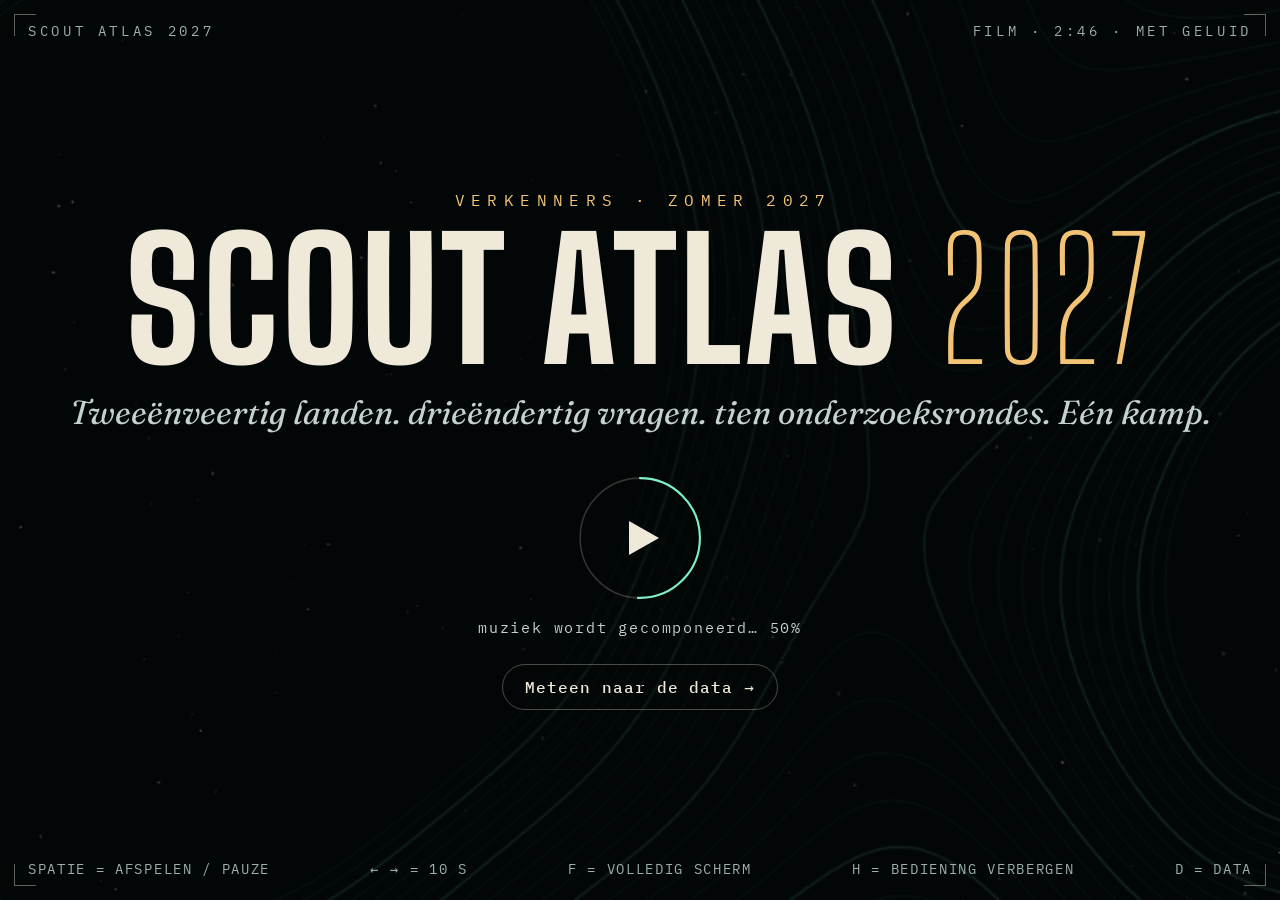
==== scout-atlas-2027/index.html @ 0af2d5f0 "Scout Atlas 2027 v3 (werk in uitvoering): meetmodel, onderzoekspipeline, nieuwe film en verkenner - " ====
<!doctype html>
<html lang="nl">
<head>
<meta charset="utf-8">
<meta name="viewport" content="width=device-width, initial-scale=1">
<title>Scout Atlas 2027</title>
<style>
@font-face{font-family:'Big Shoulders Display';font-style:normal;font-weight:100 900;font-display:block;src:url([data-uri]) format('woff2');}
@font-face{font-family:'Fraunces';font-style:normal;font-weight:300 600;font-display:block;src:url([data-uri]) format('woff2');}
@font-face{font-family:'Fraunces';font-style:italic;font-weight:100 900;font-display:block;src:url([data-uri]) format('woff2');}
@font-face{font-family:'IBM Plex Mono';font-style:normal;font-weight:400;font-display:block;src:url([data-uri]) format('woff2');}
@font-face{font-family:'IBM Plex Mono';font-style:normal;font-weight:500;font-display:block;src:url([data-uri]) format('woff2');}
@font-face{font-family:'IBM Plex Mono';font-style:normal;font-weight:600;font-display:block;src:url([data-uri]) format('woff2');}
:root{
  --disp:'Big Shoulders Display',Impact,'Arial Narrow',sans-serif;
  --serif:'Fraunces',Georgia,serif;
  --mono:'IBM Plex Mono',ui-monospace,Menlo,Consolas,monospace;
  --night:#04090b; --ink:#04090b; --paper:#efe9da; --muted:#9bb0ac; --soft:#c3d2ce;
  --gold:#f2c374; --mint:#7cf0c4; --coral:#ff8b66; --line:rgba(239,233,218,.16);
}
*{box-sizing:border-box}
[hidden]{display:none!important}
html,body{margin:0;height:100%;background:#000;overflow:hidden;color:var(--paper)}
body.idle,body.idle *{cursor:none!important}
#stage{position:absolute;left:0;top:0;width:1920px;height:1080px;transform-origin:0 0;overflow:hidden;
  background:#071519;color:#ede6d1;font-family:var(--mono);-webkit-font-smoothing:antialiased}
.L{position:absolute;left:0;top:0;width:1920px;height:1080px;pointer-events:none}
.a{position:absolute;white-space:nowrap}
.kick{font-family:var(--mono);font-weight:600;font-size:26px;letter-spacing:.28em;text-transform:uppercase}
.serif{font-family:var(--serif);font-style:italic;font-weight:400}
.roman{font-family:var(--serif);font-style:normal;font-weight:500}
.disp{font-family:var(--disp);font-weight:800;text-transform:uppercase;letter-spacing:.01em;line-height:.9}
.mono{font-family:var(--mono)}
.w{display:inline-block;overflow:hidden;vertical-align:bottom;padding:0 .05em .14em;margin:0 -.05em}
.w>span{display:inline-block}
.w>span.hl{color:var(--hlc)}
svg text{font-family:var(--mono)}
#gl{position:absolute;left:0;top:0;width:1920px;height:1080px}
.lab3{position:absolute;left:0;top:0;pointer-events:none}
.lab3 .dot{position:absolute;width:16px;height:16px;margin:-8px 0 0 -8px;border-radius:50%;background:#12876a;border:3px solid #f8f3e6;box-shadow:0 2px 6px rgba(16,38,44,.35)}
.lab3 .pill{position:absolute;padding:4px 12px 5px;border-radius:6px;font:600 25px var(--mono);white-space:nowrap;background:rgba(248,243,230,.95);color:#10262c;box-shadow:0 2px 8px rgba(16,38,44,.2)}
#grain{position:absolute;left:0;top:0;width:1920px;height:1080px;pointer-events:none;opacity:.045;mix-blend-mode:screen;image-rendering:pixelated}

/* ── speler: hoort niet bij het filmbeeld ── */
#ui{position:fixed;inset:0;pointer-events:none;font-family:var(--mono);color:var(--paper)}
#start{position:absolute;inset:0;pointer-events:auto;overflow:hidden;background:#030607;transition:opacity .8s ease, visibility .8s}
#start.gone{opacity:0;visibility:hidden;pointer-events:none}
#startFx{position:absolute;inset:0;width:100%;height:100%}
#start .wrap{position:absolute;inset:0;display:flex;flex-direction:column;align-items:center;justify-content:center;text-align:center;padding:24px}
#start .top{position:absolute;left:28px;right:28px;top:22px;display:flex;justify-content:space-between;font-size:14px;letter-spacing:.26em;color:var(--muted);text-transform:uppercase}
#start .bot{position:absolute;left:28px;right:28px;bottom:22px;display:flex;justify-content:space-between;gap:16px;font-size:14px;letter-spacing:.12em;color:var(--muted);text-transform:uppercase;flex-wrap:wrap}
#start .corner{position:absolute;width:22px;height:22px;border-color:rgba(239,233,218,.4);border-style:solid;border-width:0}
#start .c1{left:14px;top:14px;border-left-width:1px;border-top-width:1px}#start .c2{right:14px;top:14px;border-right-width:1px;border-top-width:1px}
#start .c3{left:14px;bottom:14px;border-left-width:1px;border-bottom-width:1px}#start .c4{right:14px;bottom:14px;border-right-width:1px;border-bottom-width:1px}
#start .k{font-size:16px;letter-spacing:.4em;color:var(--gold);text-transform:uppercase;margin-bottom:22px;padding-left:.4em}
#start h1{margin:0;font-family:var(--disp);font-weight:800;font-size:clamp(64px,13vw,190px);line-height:.82;letter-spacing:.02em;text-transform:uppercase}
#start h1 span{font-weight:200;color:var(--gold)}
#start .sub{font-family:var(--serif);font-style:italic;font-size:clamp(22px,2.6vw,36px);color:var(--soft);margin-top:22px}
#play{all:unset;cursor:pointer;margin-top:44px;position:relative;width:124px;height:124px;border-radius:50%;display:grid;place-items:center}
#play svg.ring{position:absolute;inset:0;transform:rotate(-90deg)}
#play .tri{margin-left:8px;transition:transform .3s}
#play:hover .tri{transform:scale(1.12)}
#play:focus-visible{outline:2px solid var(--mint);outline-offset:6px}
#play::after{content:"";position:absolute;inset:-10px;border-radius:50%;border:1px solid rgba(124,240,196,.35);animation:pulse 2.6s ease-out infinite;opacity:0}
#play.ready::after{opacity:1}
@keyframes pulse{0%{transform:scale(.86);opacity:.8}100%{transform:scale(1.35);opacity:0}}
#sndState{margin-top:18px;font-size:15px;letter-spacing:.12em;color:var(--soft);min-height:20px}
#start .alt{margin-top:26px;display:flex;gap:12px;flex-wrap:wrap;justify-content:center}
.pill{all:unset;cursor:pointer;font:500 16px var(--mono);letter-spacing:.06em;padding:12px 22px;border-radius:999px;border:1px solid rgba(239,233,218,.3);color:var(--paper);transition:background .2s,border-color .2s}
.pill:hover{background:rgba(124,240,196,.1);border-color:rgba(124,240,196,.6)}
.pill:focus-visible{outline:2px solid var(--mint);outline-offset:3px}

#ctrl{position:absolute;left:0;right:0;bottom:0;pointer-events:none;transition:opacity .45s ease}
#ctrl.hide{opacity:0}
#ctrl .shade{position:absolute;left:0;right:0;bottom:0;height:170px;background:linear-gradient(0deg,rgba(0,0,0,.78),rgba(0,0,0,0))}
#tl{position:absolute;left:28px;right:28px;bottom:24px;height:28px;pointer-events:auto;cursor:pointer;touch-action:none}
#tl .seg{position:absolute;top:12px;height:3px;background:rgba(239,233,218,.28);border-radius:1px;transition:height .15s, top .15s}
#tl:hover .seg{top:11px;height:5px}
#tl .seg i{position:absolute;left:0;top:0;bottom:0;background:var(--paper);border-radius:1px}
#tl .seg.cur i{background:var(--mint)}
#tl .head{position:absolute;top:14px;width:14px;height:14px;margin:-7px 0 0 -7px;border-radius:50%;background:var(--mint);box-shadow:0 0 0 4px rgba(124,240,196,.2),0 0 18px rgba(124,240,196,.8)}
#tl .tip{position:absolute;bottom:28px;transform:translateX(-50%);padding:7px 12px;border-radius:6px;background:rgba(6,14,16,.94);border:1px solid rgba(239,233,218,.2);font-size:15px;letter-spacing:.05em;white-space:nowrap;opacity:0;transition:opacity .15s;pointer-events:none}
#tl:hover .tip{opacity:1}
#tl .tip b{color:var(--mint);font-weight:500}
#row{position:absolute;left:28px;right:28px;bottom:60px;display:flex;align-items:center;gap:6px;pointer-events:auto}
#row button{all:unset;cursor:pointer;height:42px;min-width:42px;padding:0 10px;display:inline-flex;align-items:center;justify-content:center;gap:8px;border-radius:8px;color:var(--paper);font:500 15px var(--mono);letter-spacing:.06em}
#row button:hover{background:rgba(239,233,218,.12)}
#row button:focus-visible{outline:2px solid var(--mint)}
#row .time{font-size:15px;color:var(--paper);letter-spacing:.05em;font-variant-numeric:tabular-nums;margin:0 10px}
#row .chap{flex:1;text-align:center;font-size:14px;letter-spacing:.28em;text-transform:uppercase;color:var(--muted);overflow:hidden;text-overflow:ellipsis;white-space:nowrap}
#row .chap b{color:var(--paper);font-weight:500}
#row .data{border:1px solid rgba(124,240,196,.5);color:var(--mint)}
@media (max-width:720px){#row .chap{display:none}#row .lbl{display:none}}

/* ── verkenner: alle data, elke bron, de spreiding over de rondes ── */
#vk{position:fixed;inset:0;z-index:20;display:flex;flex-direction:column;background:#05090b;color:var(--paper);font-family:var(--mono);
  opacity:0;visibility:hidden;transition:opacity .6s ease,visibility .6s;--line:rgba(239,233,218,.1);--panel:#0a1215}
#vk.open{opacity:1;visibility:visible}
#vk button{font-family:var(--mono)}
#vk a{color:var(--mint)}
.vk-top{display:flex;align-items:center;gap:12px;padding:12px 18px;border-bottom:1px solid var(--line);flex-wrap:wrap}
.vk-brand{display:flex;align-items:baseline;gap:10px;white-space:nowrap}
.vk-brand .dot{width:8px;height:8px;border-radius:50%;background:var(--mint);box-shadow:0 0 12px var(--mint);align-self:center}
.vk-brand b{font-family:var(--disp);font-weight:800;font-size:22px;letter-spacing:.06em;text-transform:uppercase}
.vk-sub{font-size:13px;letter-spacing:.3em;text-transform:uppercase;color:var(--muted)}
.vk-tabs{display:flex;gap:4px;flex:1;justify-content:center;flex-wrap:wrap}
.vk-tabs button{all:unset;cursor:pointer;padding:8px 11px;white-space:nowrap;border-radius:999px;font-size:14px;letter-spacing:.06em;color:var(--soft)}
.vk-tabs button:hover{background:rgba(239,233,218,.06)}
.vk-tabs button.on{background:rgba(124,240,196,.12);color:var(--mint)}
.vk-tabs button:focus-visible,.vk-btn:focus-visible,.vk-zoom button:focus-visible{outline:2px solid var(--mint);outline-offset:2px}
.vk-actions{display:flex;gap:8px;align-items:center}
.vk-search{display:flex;align-items:center;gap:8px;padding:7px 12px;border-radius:999px;border:1px solid var(--line);color:var(--muted)}
.vk-search input{all:unset;width:150px;color:var(--paper);font-size:14px}
.vk-btn{all:unset;cursor:pointer;padding:8px 14px;border-radius:999px;border:1px solid var(--line);font-size:14px;letter-spacing:.06em;color:var(--paper);white-space:nowrap}
.vk-btn:hover{border-color:rgba(124,240,196,.5)}
.vk-film{border-color:rgba(124,240,196,.45);color:var(--mint)}
.vk-main{flex:1;min-height:0;position:relative}
.vk-pane{position:absolute;inset:0;display:none}
.vk-pane.on{display:flex}
.vk-canvas-wrap{position:relative;flex:1;min-width:0;overflow:hidden;touch-action:none}
#vkCanvas{position:absolute;inset:0;width:100%;height:100%;cursor:grab;outline:none}
#vkCanvas.drag{cursor:grabbing}
.vk-tip{position:absolute;left:0;top:0;pointer-events:none;min-width:220px;max-width:340px;padding:12px 14px;border-radius:10px;background:rgba(5,11,13,.96);
  border:1px solid rgba(239,233,218,.14);box-shadow:0 12px 30px rgba(0,0,0,.5);font-size:14px;line-height:1.5;opacity:0;transition:opacity .12s}
.vk-tip .v{font-family:var(--disp);font-weight:300;font-size:40px;line-height:1}
.vk-tip .k{color:var(--muted);font-size:13px;letter-spacing:.12em;text-transform:uppercase}
.vk-tip .r{display:flex;justify-content:space-between;gap:12px;color:var(--soft)}
#vkMini{position:absolute;right:16px;bottom:56px;width:200px;height:140px;border-radius:8px;border:1px solid var(--line);background:rgba(5,9,11,.85);cursor:pointer}
.vk-zoom{position:absolute;right:16px;bottom:206px;display:flex;flex-direction:column;border-radius:8px;overflow:hidden;border:1px solid var(--line);background:rgba(5,9,11,.9)}
.vk-zoom button{all:unset;cursor:pointer;width:36px;height:34px;display:grid;place-items:center;font-size:18px;color:var(--paper)}
.vk-zoom button:hover{background:rgba(124,240,196,.12)}
.vk-hint{position:absolute;left:50%;bottom:14px;transform:translateX(-50%);padding:7px 14px;border-radius:999px;background:rgba(5,9,11,.85);border:1px solid var(--line);
  font-size:13px;letter-spacing:.06em;color:var(--muted);white-space:nowrap;transition:opacity .5s;pointer-events:none}
.vk-side{width:400px;flex:none;border-left:1px solid var(--line);background:var(--panel);overflow:auto;padding:22px 22px 40px}
.vk-side h3{margin:0;font-family:var(--disp);font-weight:800;font-size:40px;line-height:.95;text-transform:uppercase;letter-spacing:.01em}
.vk-side .kk{font-size:13px;letter-spacing:.24em;text-transform:uppercase;color:var(--muted);margin:22px 0 10px}
.vk-side .big{font-family:var(--disp);font-weight:200;font-size:64px;line-height:1;color:var(--mint)}
.vk-side .it{font-family:var(--serif);font-style:italic;font-size:19px;color:var(--soft);margin-top:6px}
.vk-side .meta{font-size:13px;letter-spacing:.12em;text-transform:uppercase;color:var(--muted);margin-top:10px;line-height:1.6}
.vk-side .raw{font-family:var(--disp);font-weight:300;font-size:44px;line-height:1;color:var(--paper)}
.vk-side .raw small{font-family:var(--mono);font-size:14px;color:var(--muted);margin-left:8px;letter-spacing:.06em}
.vk-side .src{font-size:14px;line-height:1.5;color:var(--soft);word-break:break-word}
.vk-side .src a{color:var(--mint);text-decoration:none;border-bottom:1px solid rgba(124,240,196,.4)}
.vk-side .z{display:inline-block;padding:2px 9px;border-radius:999px;font-size:12px;letter-spacing:.1em;text-transform:uppercase}
.z.hoog{background:rgba(124,240,196,.16);color:var(--mint)} .z.midden{background:rgba(242,195,116,.16);color:var(--gold)} .z.laag{background:rgba(255,139,102,.16);color:var(--coral)}
.vk-rondes{display:flex;gap:4px;align-items:flex-end;height:46px;margin-top:8px}
.vk-rondes i{display:block;width:16px;background:var(--mint);border-radius:2px 2px 0 0;opacity:.75;position:relative}
.vk-rondes i.cons{background:var(--gold);opacity:1}
.vk-rondes i.leeg{background:rgba(239,233,218,.15);height:3px!important}
.vk-bars{display:flex;flex-direction:column;gap:7px}
.vk-bar{display:grid;grid-template-columns:1fr 46px 34px;gap:8px;align-items:center;font-size:14px;cursor:default}
.vk-bar .nm{white-space:nowrap;overflow:hidden;text-overflow:ellipsis;color:var(--soft)}
.vk-bar .track{grid-column:1/-1;height:4px;border-radius:2px;background:rgba(239,233,218,.07);position:relative;margin-top:-3px}
.vk-bar .track i{position:absolute;left:0;top:0;bottom:0;border-radius:2px}
.vk-bar .val{text-align:right;font-variant-numeric:tabular-nums}
.vk-bar .rk{text-align:right;color:var(--muted);font-variant-numeric:tabular-nums}
.vk-bar.sel .nm,.vk-bar.sel .val{color:var(--gold)}
.vk-list{margin:0;padding:0;list-style:none;font-size:14px;line-height:1.7}
.vk-list li{display:flex;justify-content:space-between;gap:10px}
.vk-list li span:first-child{white-space:nowrap;overflow:hidden;text-overflow:ellipsis;color:var(--soft)}
.vk-muted{color:var(--muted)}
.vk-side p{font-size:15px;line-height:1.65;color:var(--soft)}
.vk-side kbd{font-family:var(--mono);font-size:13px;padding:1px 6px;border-radius:4px;border:1px solid var(--line)}
.vk-link{all:unset;cursor:pointer;color:var(--mint);font-size:14px;margin-top:14px;display:inline-block}
.vk-table-wrap{flex:1;overflow:auto;padding:18px}
.vk-intro{font-size:15px;line-height:1.6;color:var(--soft);max-width:1100px;margin:0 0 16px}
.vk-intro b{color:var(--paper);font-weight:500}
.vk-table{border-collapse:separate;border-spacing:0;font-size:14px;min-width:1200px}
.vk-table th{position:sticky;top:0;background:#05090b;z-index:2;text-align:left;font-weight:500;color:var(--muted);font-size:12px;letter-spacing:.08em;text-transform:uppercase;
  padding:8px 6px;border-bottom:1px solid var(--line);cursor:pointer;vertical-align:bottom;white-space:normal;max-width:96px;line-height:1.3}
.vk-table th:hover{color:var(--paper)}
.vk-table th.on{color:var(--mint)}
.vk-table th.t1{border-top:3px solid var(--mint)} .vk-table th.t2{border-top:3px solid var(--gold)} .vk-table th.t3{border-top:3px solid var(--soft)}
.vk-table td{padding:6px;border-bottom:1px solid rgba(239,233,218,.05);white-space:nowrap;font-variant-numeric:tabular-nums}
.vk-table tr{cursor:pointer}
.vk-table tbody tr:hover td{background:rgba(124,240,196,.05)}
.vk-table tr.ko td{opacity:.55}
.vk-table td.c{text-align:center;border-radius:4px;color:#04110d;font-weight:500;border:2px solid #05090b}
.vk-table td.tot{font-family:var(--disp);font-weight:300;font-size:22px;color:var(--mint)}
.vk-table td.nm{font-weight:500;position:sticky;left:0;background:#05090b}
.vk-table td.sp svg{display:block}
.vk-table td.ko{color:var(--coral);white-space:normal;font-size:12px;min-width:160px}
.vk-weights{flex:1;display:grid;grid-template-columns:minmax(320px,1fr) minmax(320px,1fr);gap:40px;padding:28px 40px;overflow:auto}
.vk-weights h2{margin:0 0 8px;font-family:var(--serif);font-weight:400;font-size:28px}
.vk-weights p{font-size:15px;line-height:1.6;margin:0 0 20px}
.vk-sl{display:grid;grid-template-columns:220px 1fr 80px;gap:14px;align-items:center;padding:7px 0;border-bottom:1px solid rgba(239,233,218,.05);font-size:14px}
.vk-sl.tier{background:rgba(239,233,218,.03);padding:10px 8px;margin-top:12px;border-radius:6px}
.vk-sl.tier .nm{color:var(--paper);font-weight:600}
.vk-sl .nm{color:var(--soft)}
.vk-sl .pc{text-align:right;font-variant-numeric:tabular-nums}
.vk-sl .pc small{display:block;color:var(--muted);font-size:12px;white-space:nowrap}
.vk-sl input{width:100%;accent-color:#7cf0c4}
#vkReset{margin-top:20px}
#vkLive{list-style:none;margin:0;padding:0;position:relative}
#vkLive li{display:grid;grid-template-columns:34px 1fr 70px 54px;gap:10px;align-items:center;height:30px;font-size:15px;border-bottom:1px solid rgba(239,233,218,.05);transition:transform .5s cubic-bezier(.2,.8,.2,1)}
#vkLive li .r{color:var(--muted);text-align:right;font-variant-numeric:tabular-nums}
#vkLive li .s{text-align:right;font-variant-numeric:tabular-nums}
#vkLive li .d{text-align:right;font-size:13px}
#vkLive li.w .n{color:var(--gold)}
#vkLive li.ko{opacity:.5}
.vk-rounds h2,.vk-sources h2{margin:18px 0 8px;font-family:var(--serif);font-weight:400;font-size:26px}
.vk-rounds p,.vk-sources p{font-size:15px;line-height:1.6;color:var(--soft);max-width:1000px}
.vk-rt{border-collapse:separate;border-spacing:0;font-size:13px;margin-top:8px}
.vk-rt th{text-align:left;font-weight:500;color:var(--muted);font-size:12px;letter-spacing:.08em;text-transform:uppercase;padding:6px 8px;border-bottom:1px solid var(--line);position:sticky;top:0;background:#05090b}
.vk-rt td{padding:5px 8px;border-bottom:1px solid rgba(239,233,218,.05);white-space:nowrap;font-variant-numeric:tabular-nums}
.vk-rt td.rk{text-align:center;border-radius:4px;border:2px solid #05090b;color:#04110d;font-weight:600;min-width:34px}
.vk-rt td.win{color:var(--gold)}
.vk-srcgrid{display:grid;grid-template-columns:repeat(auto-fill,minmax(420px,1fr));gap:14px;margin-top:10px}
.vk-card{border:1px solid var(--line);border-radius:10px;padding:14px 16px;background:var(--panel);font-size:14px;line-height:1.5}
.vk-card h4{margin:0 0 4px;font-family:var(--serif);font-style:italic;font-weight:400;font-size:20px;color:var(--paper)}
.vk-card .what{color:var(--soft)}
.vk-card .links{margin-top:8px;color:var(--muted);font-size:13px;word-break:break-word}
.vk-card .links a{color:var(--mint);text-decoration:none;border-bottom:1px solid rgba(124,240,196,.35)}
.vk-card .tag{display:inline-block;padding:1px 8px;border-radius:999px;font-size:11px;letter-spacing:.1em;text-transform:uppercase;margin-right:6px}
.vk-foot{display:flex;justify-content:space-between;align-items:center;gap:16px;padding:9px 18px;border-top:1px solid var(--line);font-size:13px;flex-wrap:wrap}
.vk-legend{display:flex;align-items:center;gap:10px;color:var(--muted)}
.vk-legend .ramp{width:200px;height:10px;border-radius:2px}
.vk-legend .sw100{width:12px;height:12px;border-radius:2px;background:var(--gold)}
.vk-src{letter-spacing:.04em}
@media (max-width:980px){
  .vk-side{position:absolute;left:0;right:0;bottom:0;width:auto;max-height:46%;border-left:0;border-top:1px solid var(--line)}
  .vk-search input{width:120px}
  .vk-weights{grid-template-columns:1fr;padding:20px 16px}
  .vk-sl{grid-template-columns:130px 1fr 60px}
  #vkMini{display:none}.vk-zoom{bottom:auto;top:12px}
  .vk-hint{display:none}
}
@media (max-width:560px){ .vk-top{gap:10px;padding:10px 12px} .vk-actions{width:100%} .vk-search{flex:1} .vk-search input{width:100%} .vk-legend .ramp{width:120px} }

</style>
<script>/**
 * @license
 * Copyright 2010-2023 Three.js Authors
 * SPDX-License-Identifier: MIT
 */
!function(t,e){"object"==typeof exports&&"undefined"!=typeof module?e(exports):"function"==typeof define&&define.amd?define(["exports"],e):e((t="undefined"!=typeof globalThis?globalThis:t||self).THREE={})}(this,(function(t){"use strict";const e="149",i=100,n=300,r=301,s=302,a=303,o=304,l=306,c=1e3,h=1001,u=1002,d=1003,p=1004,m=1005,f=1006,g=1007,v=1008,x=1009,_=1012,y=1014,M=1015,b=1016,S=1020,w=1023,T=1026,A=1027,E=33776,C=33777,L=33778,R=33779,P=35840,I=35841,D=35842,N=35843,O=37492,z=37496,U=37808,B=37809,F=37810,k=37811,G=37812,V=37813,H=37814,W=37815,j=37816,q=37817,X=37818,Y=37819,Z=37820,J=37821,K=36492,$=36284,Q=36285,tt=36286,et=2300,it=2301,nt=2302,rt=2400,st=2401,at=2402,ot=2500,lt=2501,ct=3e3,ht=3001,ut="srgb",dt="srgb-linear",pt=7680,mt=35044,ft="300 es",gt=1035;class vt{addEventListener(t,e){void 0===this._listeners&&(this._listeners={});const i=this._listeners;void 0===i[t]&&(i[t]=[]),-1===i[t].indexOf(e)&&i[t].push(e)}hasEventListener(t,e){if(void 0===this._listeners)return!1;const i=this._listeners;return void 0!==i[t]&&-1!==i[t].indexOf(e)}removeEventListener(t,e){if(void 0===this._listeners)return;const i=this._listeners[t];if(void 0!==i){const t=i.indexOf(e);-1!==t&&i.splice(t,1)}}dispatchEvent(t){if(void 0===this._listeners)return;const e=this._listeners[t.type];if(void 0!==e){t.target=this;const i=e.slice(0);for(let e=0,n=i.length;e<n;e++)i[e].call(this,t);t.target=null}}}const xt=["00","01","02","03","04","05","06","07","08","09","0a","0b","0c","0d","0e","0f","10","11","12","13","14","15","16","17","18","19","1a","1b","1c","1d","1e","1f","20","21","22","23","24","25","26","27","28","29","2a","2b","2c","2d","2e","2f","30","31","32","33","34","35","36","37","38","39","3a","3b","3c","3d","3e","3f","40","41","42","43","44","45","46","47","48","49","4a","4b","4c","4d","4e","4f","50","51","52","53","54","55","56","57","58","59","5a","5b","5c","5d","5e","5f","60","61","62","63","64","65","66","67","68","69","6a","6b","6c","6d","6e","6f","70","71","72","73","74","75","76","77","78","79","7a","7b","7c","7d","7e","7f","80","81","82","83","84","85","86","87","88","89","8a","8b","8c","8d","8e","8f","90","91","92","93","94","95","96","97","98","99","9a","9b","9c","9d","9e","9f","a0","a1","a2","a3","a4","a5","a6","a7","a8","a9","aa","ab","ac","ad","ae","af","b0","b1","b2","b3","b4","b5","b6","b7","b8","b9","ba","bb","bc","bd","be","bf","c0","c1","c2","c3","c4","c5","c6","c7","c8","c9","ca","cb","cc","cd","ce","cf","d0","d1","d2","d3","d4","d5","d6","d7","d8","d9","da","db","dc","dd","de","df","e0","e1","e2","e3","e4","e5","e6","e7","e8","e9","ea","eb","ec","ed","ee","ef","f0","f1","f2","f3","f4","f5","f6","f7","f8","f9","fa","fb","fc","fd","fe","ff"];let _t=1234567;const yt=Math.PI/180,Mt=180/Math.PI;function bt(){const t=4294967295*Math.random()|0,e=4294967295*Math.random()|0,i=4294967295*Math.random()|0,n=4294967295*Math.random()|0;return(xt[255&t]+xt[t>>8&255]+xt[t>>16&255]+xt[t>>24&255]+"-"+xt[255&e]+xt[e>>8&255]+"-"+xt[e>>16&15|64]+xt[e>>24&255]+"-"+xt[63&i|128]+xt[i>>8&255]+"-"+xt[i>>16&255]+xt[i>>24&255]+xt[255&n]+xt[n>>8&255]+xt[n>>16&255]+xt[n>>24&255]).toLowerCase()}function St(t,e,i){return Math.max(e,Math.min(i,t))}function wt(t,e){return(t%e+e)%e}function Tt(t,e,i){return(1-i)*t+i*e}function At(t){return 0==(t&t-1)&&0!==t}function Et(t){return Math.pow(2,Math.ceil(Math.log(t)/Math.LN2))}function Ct(t){return Math.pow(2,Math.floor(Math.log(t)/Math.LN2))}function Lt(t,e){switch(e.constructor){case Float32Array:return t;case Uint16Array:return t/65535;case Uint8Array:return t/255;case Int16Array:return Math.max(t/32767,-1);case Int8Array:return Math.max(t/127,-1);default:throw new Error("Invalid component type.")}}function Rt(t,e){switch(e.constructor){case Float32Array:return t;case Uint16Array:return Math.round(65535*t);case Uint8Array:return Math.round(255*t);case Int16Array:return Math.round(32767*t);case Int8Array:return Math.round(127*t);default:throw new Error("Invalid component type.")}}var Pt=Object.freeze({__proto__:null,DEG2RAD:yt,RAD2DEG:Mt,ceilPowerOfTwo:Et,clamp:St,damp:function(t,e,i,n){return Tt(t,e,1-Math.exp(-i*n))},degToRad:function(t){return t*yt},denormalize:Lt,euclideanModulo:wt,floorPowerOfTwo:Ct,generateUUID:bt,inverseLerp:function(t,e,i){return t!==e?(i-t)/(e-t):0},isPowerOfTwo:At,lerp:Tt,mapLinear:function(t,e,i,n,r){return n+(t-e)*(r-n)/(i-e)},normalize:Rt,pingpong:function(t,e=1){return e-Math.abs(wt(t,2*e)-e)},radToDeg:function(t){return t*Mt},randFloat:function(t,e){return t+Math.random()*(e-t)},randFloatSpread:function(t){return t*(.5-Math.random())},randInt:function(t,e){return t+Math.floor(Math.random()*(e-t+1))},seededRandom:function(t){void 0!==t&&(_t=t);let e=_t+=1831565813;return e=Math.imul(e^e>>>15,1|e),e^=e+Math.imul(e^e>>>7,61|e),((e^e>>>14)>>>0)/4294967296},setQuaternionFromProperEuler:function(t,e,i,n,r){const s=Math.cos,a=Math.sin,o=s(i/2),l=a(i/2),c=s((e+n)/2),h=a((e+n)/2),u=s((e-n)/2),d=a((e-n)/2),p=s((n-e)/2),m=a((n-e)/2);switch(r){case"XYX":t.set(o*h,l*u,l*d,o*c);break;case"YZY":t.set(l*d,o*h,l*u,o*c);break;case"ZXZ":t.set(l*u,l*d,o*h,o*c);break;case"XZX":t.set(o*h,l*m,l*p,o*c);break;case"YXY":t.set(l*p,o*h,l*m,o*c);break;case"ZYZ":t.set(l*m,l*p,o*h,o*c);break;default:console.warn("THREE.MathUtils: .setQuaternionFromProperEuler() encountered an unknown order: "+r)}},smootherstep:function(t,e,i){return t<=e?0:t>=i?1:(t=(t-e)/(i-e))*t*t*(t*(6*t-15)+10)},smoothstep:function(t,e,i){return t<=e?0:t>=i?1:(t=(t-e)/(i-e))*t*(3-2*t)}});class It{constructor(t=0,e=0){It.prototype.isVector2=!0,this.x=t,this.y=e}get width(){return this.x}set width(t){this.x=t}get height(){return this.y}set height(t){this.y=t}set(t,e){return this.x=t,this.y=e,this}setScalar(t){return this.x=t,this.y=t,this}setX(t){return this.x=t,this}setY(t){return this.y=t,this}setComponent(t,e){switch(t){case 0:this.x=e;break;case 1:this.y=e;break;default:throw new Error("index is out of range: "+t)}return this}getComponent(t){switch(t){case 0:return this.x;case 1:return this.y;default:throw new Error("index is out of range: "+t)}}clone(){return new this.constructor(this.x,this.y)}copy(t){return this.x=t.x,this.y=t.y,this}add(t){return this.x+=t.x,this.y+=t.y,this}addScalar(t){return this.x+=t,this.y+=t,this}addVectors(t,e){return this.x=t.x+e.x,this.y=t.y+e.y,this}addScaledVector(t,e){return this.x+=t.x*e,this.y+=t.y*e,this}sub(t){return this.x-=t.x,this.y-=t.y,this}subScalar(t){return this.x-=t,this.y-=t,this}subVectors(t,e){return this.x=t.x-e.x,this.y=t.y-e.y,this}multiply(t){return this.x*=t.x,this.y*=t.y,this}multiplyScalar(t){return this.x*=t,this.y*=t,this}divide(t){return this.x/=t.x,this.y/=t.y,this}divideScalar(t){return this.multiplyScalar(1/t)}applyMatrix3(t){const e=this.x,i=this.y,n=t.elements;return this.x=n[0]*e+n[3]*i+n[6],this.y=n[1]*e+n[4]*i+n[7],this}min(t){return this.x=Math.min(this.x,t.x),this.y=Math.min(this.y,t.y),this}max(t){return this.x=Math.max(this.x,t.x),this.y=Math.max(this.y,t.y),this}clamp(t,e){return this.x=Math.max(t.x,Math.min(e.x,this.x)),this.y=Math.max(t.y,Math.min(e.y,this.y)),this}clampScalar(t,e){return this.x=Math.max(t,Math.min(e,this.x)),this.y=Math.max(t,Math.min(e,this.y)),this}clampLength(t,e){const i=this.length();return this.divideScalar(i||1).multiplyScalar(Math.max(t,Math.min(e,i)))}floor(){return this.x=Math.floor(this.x),this.y=Math.floor(this.y),this}ceil(){return this.x=Math.ceil(this.x),this.y=Math.ceil(this.y),this}round(){return this.x=Math.round(this.x),this.y=Math.round(this.y),this}roundToZero(){return this.x=this.x<0?Math.ceil(this.x):Math.floor(this.x),this.y=this.y<0?Math.ceil(this.y):Math.floor(this.y),this}negate(){return this.x=-this.x,this.y=-this.y,this}dot(t){return this.x*t.x+this.y*t.y}cross(t){return this.x*t.y-this.y*t.x}lengthSq(){return this.x*this.x+this.y*this.y}length(){return Math.sqrt(this.x*this.x+this.y*this.y)}manhattanLength(){return Math.abs(this.x)+Math.abs(this.y)}normalize(){return this.divideScalar(this.length()||1)}angle(){return Math.atan2(-this.y,-this.x)+Math.PI}distanceTo(t){return Math.sqrt(this.distanceToSquared(t))}distanceToSquared(t){const e=this.x-t.x,i=this.y-t.y;return e*e+i*i}manhattanDistanceTo(t){return Math.abs(this.x-t.x)+Math.abs(this.y-t.y)}setLength(t){return this.normalize().multiplyScalar(t)}lerp(t,e){return this.x+=(t.x-this.x)*e,this.y+=(t.y-this.y)*e,this}lerpVectors(t,e,i){return this.x=t.x+(e.x-t.x)*i,this.y=t.y+(e.y-t.y)*i,this}equals(t){return t.x===this.x&&t.y===this.y}fromArray(t,e=0){return this.x=t[e],this.y=t[e+1],this}toArray(t=[],e=0){return t[e]=this.x,t[e+1]=this.y,t}fromBufferAttribute(t,e){return this.x=t.getX(e),this.y=t.getY(e),this}rotateAround(t,e){const i=Math.cos(e),n=Math.sin(e),r=this.x-t.x,s=this.y-t.y;return this.x=r*i-s*n+t.x,this.y=r*n+s*i+t.y,this}random(){return this.x=Math.random(),this.y=Math.random(),this}*[Symbol.iterator](){yield this.x,yield this.y}}class Dt{constructor(){Dt.prototype.isMatrix3=!0,this.elements=[1,0,0,0,1,0,0,0,1]}set(t,e,i,n,r,s,a,o,l){const c=this.elements;return c[0]=t,c[1]=n,c[2]=a,c[3]=e,c[4]=r,c[5]=o,c[6]=i,c[7]=s,c[8]=l,this}identity(){return this.set(1,0,0,0,1,0,0,0,1),this}copy(t){const e=this.elements,i=t.elements;return e[0]=i[0],e[1]=i[1],e[2]=i[2],e[3]=i[3],e[4]=i[4],e[5]=i[5],e[6]=i[6],e[7]=i[7],e[8]=i[8],this}extractBasis(t,e,i){return t.setFromMatrix3Column(this,0),e.setFromMatrix3Column(this,1),i.setFromMatrix3Column(this,2),this}setFromMatrix4(t){const e=t.elements;return this.set(e[0],e[4],e[8],e[1],e[5],e[9],e[2],e[6],e[10]),this}multiply(t){return this.multiplyMatrices(this,t)}premultiply(t){return this.multiplyMatrices(t,this)}multiplyMatrices(t,e){const i=t.elements,n=e.elements,r=this.elements,s=i[0],a=i[3],o=i[6],l=i[1],c=i[4],h=i[7],u=i[2],d=i[5],p=i[8],m=n[0],f=n[3],g=n[6],v=n[1],x=n[4],_=n[7],y=n[2],M=n[5],b=n[8];return r[0]=s*m+a*v+o*y,r[3]=s*f+a*x+o*M,r[6]=s*g+a*_+o*b,r[1]=l*m+c*v+h*y,r[4]=l*f+c*x+h*M,r[7]=l*g+c*_+h*b,r[2]=u*m+d*v+p*y,r[5]=u*f+d*x+p*M,r[8]=u*g+d*_+p*b,this}multiplyScalar(t){const e=this.elements;return e[0]*=t,e[3]*=t,e[6]*=t,e[1]*=t,e[4]*=t,e[7]*=t,e[2]*=t,e[5]*=t,e[8]*=t,this}determinant(){const t=this.elements,e=t[0],i=t[1],n=t[2],r=t[3],s=t[4],a=t[5],o=t[6],l=t[7],c=t[8];return e*s*c-e*a*l-i*r*c+i*a*o+n*r*l-n*s*o}invert(){const t=this.elements,e=t[0],i=t[1],n=t[2],r=t[3],s=t[4],a=t[5],o=t[6],l=t[7],c=t[8],h=c*s-a*l,u=a*o-c*r,d=l*r-s*o,p=e*h+i*u+n*d;if(0===p)return this.set(0,0,0,0,0,0,0,0,0);const m=1/p;return t[0]=h*m,t[1]=(n*l-c*i)*m,t[2]=(a*i-n*s)*m,t[3]=u*m,t[4]=(c*e-n*o)*m,t[5]=(n*r-a*e)*m,t[6]=d*m,t[7]=(i*o-l*e)*m,t[8]=(s*e-i*r)*m,this}transpose(){let t;const e=this.elements;return t=e[1],e[1]=e[3],e[3]=t,t=e[2],e[2]=e[6],e[6]=t,t=e[5],e[5]=e[7],e[7]=t,this}getNormalMatrix(t){return this.setFromMatrix4(t).invert().transpose()}transposeIntoArray(t){const e=this.elements;return t[0]=e[0],t[1]=e[3],t[2]=e[6],t[3]=e[1],t[4]=e[4],t[5]=e[7],t[6]=e[2],t[7]=e[5],t[8]=e[8],this}setUvTransform(t,e,i,n,r,s,a){const o=Math.cos(r),l=Math.sin(r);return this.set(i*o,i*l,-i*(o*s+l*a)+s+t,-n*l,n*o,-n*(-l*s+o*a)+a+e,0,0,1),this}scale(t,e){return this.premultiply(Nt.makeScale(t,e)),this}rotate(t){return this.premultiply(Nt.makeRotation(-t)),this}translate(t,e){return this.premultiply(Nt.makeTranslation(t,e)),this}makeTranslation(t,e){return this.set(1,0,t,0,1,e,0,0,1),this}makeRotation(t){const e=Math.cos(t),i=Math.sin(t);return this.set(e,-i,0,i,e,0,0,0,1),this}makeScale(t,e){return this.set(t,0,0,0,e,0,0,0,1),this}equals(t){const e=this.elements,i=t.elements;for(let t=0;t<9;t++)if(e[t]!==i[t])return!1;return!0}fromArray(t,e=0){for(let i=0;i<9;i++)this.elements[i]=t[i+e];return this}toArray(t=[],e=0){const i=this.elements;return t[e]=i[0],t[e+1]=i[1],t[e+2]=i[2],t[e+3]=i[3],t[e+4]=i[4],t[e+5]=i[5],t[e+6]=i[6],t[e+7]=i[7],t[e+8]=i[8],t}clone(){return(new this.constructor).fromArray(this.elements)}}const Nt=new Dt;function Ot(t){for(let e=t.length-1;e>=0;--e)if(t[e]>=65535)return!0;return!1}const zt={Int8Array:Int8Array,Uint8Array:Uint8Array,Uint8ClampedArray:Uint8ClampedArray,Int16Array:Int16Array,Uint16Array:Uint16Array,Int32Array:Int32Array,Uint32Array:Uint32Array,Float32Array:Float32Array,Float64Array:Float64Array};function Ut(t,e){return new zt[t](e)}function Bt(t){return document.createElementNS("http://www.w3.org/1999/xhtml",t)}function Ft(t){return t<.04045?.0773993808*t:Math.pow(.9478672986*t+.0521327014,2.4)}function kt(t){return t<.0031308?12.92*t:1.055*Math.pow(t,.41666)-.055}const Gt={[ut]:{[dt]:Ft},[dt]:{[ut]:kt}},Vt={legacyMode:!0,get workingColorSpace(){return dt},set workingColorSpace(t){console.warn("THREE.ColorManagement: .workingColorSpace is readonly.")},convert:function(t,e,i){if(this.legacyMode||e===i||!e||!i)return t;if(Gt[e]&&void 0!==Gt[e][i]){const n=Gt[e][i];return t.r=n(t.r),t.g=n(t.g),t.b=n(t.b),t}throw new Error("Unsupported color space conversion.")},fromWorkingColorSpace:function(t,e){return this.convert(t,this.workingColorSpace,e)},toWorkingColorSpace:function(t,e){return this.convert(t,e,this.workingColorSpace)}},Ht={aliceblue:15792383,antiquewhite:16444375,aqua:65535,aquamarine:8388564,azure:15794175,beige:16119260,bisque:16770244,black:0,blanchedalmond:16772045,blue:255,blueviolet:9055202,brown:10824234,burlywood:14596231,cadetblue:6266528,chartreuse:8388352,chocolate:13789470,coral:16744272,cornflowerblue:6591981,cornsilk:16775388,crimson:14423100,cyan:65535,darkblue:139,darkcyan:35723,darkgoldenrod:12092939,darkgray:11119017,darkgreen:25600,darkgrey:11119017,darkkhaki:12433259,darkmagenta:9109643,darkolivegreen:5597999,darkorange:16747520,darkorchid:10040012,darkred:9109504,darksalmon:15308410,darkseagreen:9419919,darkslateblue:4734347,darkslategray:3100495,darkslategrey:3100495,darkturquoise:52945,darkviolet:9699539,deeppink:16716947,deepskyblue:49151,dimgray:6908265,dimgrey:6908265,dodgerblue:2003199,firebrick:11674146,floralwhite:16775920,forestgreen:2263842,fuchsia:16711935,gainsboro:14474460,ghostwhite:16316671,gold:16766720,goldenrod:14329120,gray:8421504,green:32768,greenyellow:11403055,grey:8421504,honeydew:15794160,hotpink:16738740,indianred:13458524,indigo:4915330,ivory:16777200,khaki:15787660,lavender:15132410,lavenderblush:16773365,lawngreen:8190976,lemonchiffon:16775885,lightblue:11393254,lightcoral:15761536,lightcyan:14745599,lightgoldenrodyellow:16448210,lightgray:13882323,lightgreen:9498256,lightgrey:13882323,lightpink:16758465,lightsalmon:16752762,lightseagreen:2142890,lightskyblue:8900346,lightslategray:7833753,lightslategrey:7833753,lightsteelblue:11584734,lightyellow:16777184,lime:65280,limegreen:3329330,linen:16445670,magenta:16711935,maroon:8388608,mediumaquamarine:6737322,mediumblue:205,mediumorchid:12211667,mediumpurple:9662683,mediumseagreen:3978097,mediumslateblue:8087790,mediumspringgreen:64154,mediumturquoise:4772300,mediumvioletred:13047173,midnightblue:1644912,mintcream:16121850,mistyrose:16770273,moccasin:16770229,navajowhite:16768685,navy:128,oldlace:16643558,olive:8421376,olivedrab:7048739,orange:16753920,orangered:16729344,orchid:14315734,palegoldenrod:15657130,palegreen:10025880,paleturquoise:11529966,palevioletred:14381203,papayawhip:16773077,peachpuff:16767673,peru:13468991,pink:16761035,plum:14524637,powderblue:11591910,purple:8388736,rebeccapurple:6697881,red:16711680,rosybrown:12357519,royalblue:4286945,saddlebrown:9127187,salmon:16416882,sandybrown:16032864,seagreen:3050327,seashell:16774638,sienna:10506797,silver:12632256,skyblue:8900331,slateblue:6970061,slategray:7372944,slategrey:7372944,snow:16775930,springgreen:65407,steelblue:4620980,tan:13808780,teal:32896,thistle:14204888,tomato:16737095,turquoise:4251856,violet:15631086,wheat:16113331,white:16777215,whitesmoke:16119285,yellow:16776960,yellowgreen:10145074},Wt={r:0,g:0,b:0},jt={h:0,s:0,l:0},qt={h:0,s:0,l:0};function Xt(t,e,i){return i<0&&(i+=1),i>1&&(i-=1),i<1/6?t+6*(e-t)*i:i<.5?e:i<2/3?t+6*(e-t)*(2/3-i):t}function Yt(t,e){return e.r=t.r,e.g=t.g,e.b=t.b,e}class Zt{constructor(t,e,i){return this.isColor=!0,this.r=1,this.g=1,this.b=1,void 0===e&&void 0===i?this.set(t):this.setRGB(t,e,i)}set(t){return t&&t.isColor?this.copy(t):"number"==typeof t?this.setHex(t):"string"==typeof t&&this.setStyle(t),this}setScalar(t){return this.r=t,this.g=t,this.b=t,this}setHex(t,e=ut){return t=Math.floor(t),this.r=(t>>16&255)/255,this.g=(t>>8&255)/255,this.b=(255&t)/255,Vt.toWorkingColorSpace(this,e),this}setRGB(t,e,i,n=Vt.workingColorSpace){return this.r=t,this.g=e,this.b=i,Vt.toWorkingColorSpace(this,n),this}setHSL(t,e,i,n=Vt.workingColorSpace){if(t=wt(t,1),e=St(e,0,1),i=St(i,0,1),0===e)this.r=this.g=this.b=i;else{const n=i<=.5?i*(1+e):i+e-i*e,r=2*i-n;this.r=Xt(r,n,t+1/3),this.g=Xt(r,n,t),this.b=Xt(r,n,t-1/3)}return Vt.toWorkingColorSpace(this,n),this}setStyle(t,e=ut){function i(e){void 0!==e&&parseFloat(e)<1&&console.warn("THREE.Color: Alpha component of "+t+" will be ignored.")}let n;if(n=/^((?:rgb|hsl)a?)\(([^\)]*)\)/.exec(t)){let t;const r=n[1],s=n[2];switch(r){case"rgb":case"rgba":if(t=/^\s*(\d+)\s*,\s*(\d+)\s*,\s*(\d+)\s*(?:,\s*(\d*\.?\d+)\s*)?$/.exec(s))return this.r=Math.min(255,parseInt(t[1],10))/255,this.g=Math.min(255,parseInt(t[2],10))/255,this.b=Math.min(255,parseInt(t[3],10))/255,Vt.toWorkingColorSpace(this,e),i(t[4]),this;if(t=/^\s*(\d+)\%\s*,\s*(\d+)\%\s*,\s*(\d+)\%\s*(?:,\s*(\d*\.?\d+)\s*)?$/.exec(s))return this.r=Math.min(100,parseInt(t[1],10))/100,this.g=Math.min(100,parseInt(t[2],10))/100,this.b=Math.min(100,parseInt(t[3],10))/100,Vt.toWorkingColorSpace(this,e),i(t[4]),this;break;case"hsl":case"hsla":if(t=/^\s*(\d*\.?\d+)\s*,\s*(\d*\.?\d+)\%\s*,\s*(\d*\.?\d+)\%\s*(?:,\s*(\d*\.?\d+)\s*)?$/.exec(s)){const n=parseFloat(t[1])/360,r=parseFloat(t[2])/100,s=parseFloat(t[3])/100;return i(t[4]),this.setHSL(n,r,s,e)}}}else if(n=/^\#([A-Fa-f\d]+)$/.exec(t)){const t=n[1],i=t.length;if(3===i)return this.r=parseInt(t.charAt(0)+t.charAt(0),16)/255,this.g=parseInt(t.charAt(1)+t.charAt(1),16)/255,this.b=parseInt(t.charAt(2)+t.charAt(2),16)/255,Vt.toWorkingColorSpace(this,e),this;if(6===i)return this.r=parseInt(t.charAt(0)+t.charAt(1),16)/255,this.g=parseInt(t.charAt(2)+t.charAt(3),16)/255,this.b=parseInt(t.charAt(4)+t.charAt(5),16)/255,Vt.toWorkingColorSpace(this,e),this}return t&&t.length>0?this.setColorName(t,e):this}setColorName(t,e=ut){const i=Ht[t.toLowerCase()];return void 0!==i?this.setHex(i,e):console.warn("THREE.Color: Unknown color "+t),this}clone(){return new this.constructor(this.r,this.g,this.b)}copy(t){return this.r=t.r,this.g=t.g,this.b=t.b,this}copySRGBToLinear(t){return this.r=Ft(t.r),this.g=Ft(t.g),this.b=Ft(t.b),this}copyLinearToSRGB(t){return this.r=kt(t.r),this.g=kt(t.g),this.b=kt(t.b),this}convertSRGBToLinear(){return this.copySRGBToLinear(this),this}convertLinearToSRGB(){return this.copyLinearToSRGB(this),this}getHex(t=ut){return Vt.fromWorkingColorSpace(Yt(this,Wt),t),St(255*Wt.r,0,255)<<16^St(255*Wt.g,0,255)<<8^St(255*Wt.b,0,255)<<0}getHexString(t=ut){return("000000"+this.getHex(t).toString(16)).slice(-6)}getHSL(t,e=Vt.workingColorSpace){Vt.fromWorkingColorSpace(Yt(this,Wt),e);const i=Wt.r,n=Wt.g,r=Wt.b,s=Math.max(i,n,r),a=Math.min(i,n,r);let o,l;const c=(a+s)/2;if(a===s)o=0,l=0;else{const t=s-a;switch(l=c<=.5?t/(s+a):t/(2-s-a),s){case i:o=(n-r)/t+(n<r?6:0);break;case n:o=(r-i)/t+2;break;case r:o=(i-n)/t+4}o/=6}return t.h=o,t.s=l,t.l=c,t}getRGB(t,e=Vt.workingColorSpace){return Vt.fromWorkingColorSpace(Yt(this,Wt),e),t.r=Wt.r,t.g=Wt.g,t.b=Wt.b,t}getStyle(t=ut){return Vt.fromWorkingColorSpace(Yt(this,Wt),t),t!==ut?`color(${t} ${Wt.r} ${Wt.g} ${Wt.b})`:`rgb(${255*Wt.r|0},${255*Wt.g|0},${255*Wt.b|0})`}offsetHSL(t,e,i){return this.getHSL(jt),jt.h+=t,jt.s+=e,jt.l+=i,this.setHSL(jt.h,jt.s,jt.l),this}add(t){return this.r+=t.r,this.g+=t.g,this.b+=t.b,this}addColors(t,e){return this.r=t.r+e.r,this.g=t.g+e.g,this.b=t.b+e.b,this}addScalar(t){return this.r+=t,this.g+=t,this.b+=t,this}sub(t){return this.r=Math.max(0,this.r-t.r),this.g=Math.max(0,this.g-t.g),this.b=Math.max(0,this.b-t.b),this}multiply(t){return this.r*=t.r,this.g*=t.g,this.b*=t.b,this}multiplyScalar(t){return this.r*=t,this.g*=t,this.b*=t,this}lerp(t,e){return this.r+=(t.r-this.r)*e,this.g+=(t.g-this.g)*e,this.b+=(t.b-this.b)*e,this}lerpColors(t,e,i){return this.r=t.r+(e.r-t.r)*i,this.g=t.g+(e.g-t.g)*i,this.b=t.b+(e.b-t.b)*i,this}lerpHSL(t,e){this.getHSL(jt),t.getHSL(qt);const i=Tt(jt.h,qt.h,e),n=Tt(jt.s,qt.s,e),r=Tt(jt.l,qt.l,e);return this.setHSL(i,n,r),this}equals(t){return t.r===this.r&&t.g===this.g&&t.b===this.b}fromArray(t,e=0){return this.r=t[e],this.g=t[e+1],this.b=t[e+2],this}toArray(t=[],e=0){return t[e]=this.r,t[e+1]=this.g,t[e+2]=this.b,t}fromBufferAttribute(t,e){return this.r=t.getX(e),this.g=t.getY(e),this.b=t.getZ(e),this}toJSON(){return this.getHex()}*[Symbol.iterator](){yield this.r,yield this.g,yield this.b}}let Jt;Zt.NAMES=Ht;class Kt{static getDataURL(t){if(/^data:/i.test(t.src))return t.src;if("undefined"==typeof HTMLCanvasElement)return t.src;let e;if(t instanceof HTMLCanvasElement)e=t;else{void 0===Jt&&(Jt=Bt("canvas")),Jt.width=t.width,Jt.height=t.height;const i=Jt.getContext("2d");t instanceof ImageData?i.putImageData(t,0,0):i.drawImage(t,0,0,t.width,t.height),e=Jt}return e.width>2048||e.height>2048?(console.warn("THREE.ImageUtils.getDataURL: Image converted to jpg for performance reasons",t),e.toDataURL("image/jpeg",.6)):e.toDataURL("image/png")}static sRGBToLinear(t){if("undefined"!=typeof HTMLImageElement&&t instanceof HTMLImageElement||"undefined"!=typeof HTMLCanvasElement&&t instanceof HTMLCanvasElement||"undefined"!=typeof ImageBitmap&&t instanceof ImageBitmap){const e=Bt("canvas");e.width=t.width,e.height=t.height;const i=e.getContext("2d");i.drawImage(t,0,0,t.width,t.height);const n=i.getImageData(0,0,t.width,t.height),r=n.data;for(let t=0;t<r.length;t++)r[t]=255*Ft(r[t]/255);return i.putImageData(n,0,0),e}if(t.data){const e=t.data.slice(0);for(let t=0;t<e.length;t++)e instanceof Uint8Array||e instanceof Uint8ClampedArray?e[t]=Math.floor(255*Ft(e[t]/255)):e[t]=Ft(e[t]);return{data:e,width:t.width,height:t.height}}return console.warn("THREE.ImageUtils.sRGBToLinear(): Unsupported image type. No color space conversion applied."),t}}class $t{constructor(t=null){this.isSource=!0,this.uuid=bt(),this.data=t,this.version=0}set needsUpdate(t){!0===t&&this.version++}toJSON(t){const e=void 0===t||"string"==typeof t;if(!e&&void 0!==t.images[this.uuid])return t.images[this.uuid];const i={uuid:this.uuid,url:""},n=this.data;if(null!==n){let t;if(Array.isArray(n)){t=[];for(let e=0,i=n.length;e<i;e++)n[e].isDataTexture?t.push(Qt(n[e].image)):t.push(Qt(n[e]))}else t=Qt(n);i.url=t}return e||(t.images[this.uuid]=i),i}}function Qt(t){return"undefined"!=typeof HTMLImageElement&&t instanceof HTMLImageElement||"undefined"!=typeof HTMLCanvasElement&&t instanceof HTMLCanvasElement||"undefined"!=typeof ImageBitmap&&t instanceof ImageBitmap?Kt.getDataURL(t):t.data?{data:Array.from(t.data),width:t.width,height:t.height,type:t.data.constructor.name}:(console.warn("THREE.Texture: Unable to serialize Texture."),{})}let te=0;class ee extends vt{constructor(t=ee.DEFAULT_IMAGE,e=ee.DEFAULT_MAPPING,i=1001,n=1001,r=1006,s=1008,a=1023,o=1009,l=ee.DEFAULT_ANISOTROPY,c=3e3){super(),this.isTexture=!0,Object.defineProperty(this,"id",{value:te++}),this.uuid=bt(),this.name="",this.source=new $t(t),this.mipmaps=[],this.mapping=e,this.wrapS=i,this.wrapT=n,this.magFilter=r,this.minFilter=s,this.anisotropy=l,this.format=a,this.internalFormat=null,this.type=o,this.offset=new It(0,0),this.repeat=new It(1,1),this.center=new It(0,0),this.rotation=0,this.matrixAutoUpdate=!0,this.matrix=new Dt,this.generateMipmaps=!0,this.premultiplyAlpha=!1,this.flipY=!0,this.unpackAlignment=4,this.encoding=c,this.userData={},this.version=0,this.onUpdate=null,this.isRenderTargetTexture=!1,this.needsPMREMUpdate=!1}get image(){return this.source.data}set image(t){this.source.data=t}updateMatrix(){this.matrix.setUvTransform(this.offset.x,this.offset.y,this.repeat.x,this.repeat.y,this.rotation,this.center.x,this.center.y)}clone(){return(new this.constructor).copy(this)}copy(t){return this.name=t.name,this.source=t.source,this.mipmaps=t.mipmaps.slice(0),this.mapping=t.mapping,this.wrapS=t.wrapS,this.wrapT=t.wrapT,this.magFilter=t.magFilter,this.minFilter=t.minFilter,this.anisotropy=t.anisotropy,this.format=t.format,this.internalFormat=t.internalFormat,this.type=t.type,this.offset.copy(t.offset),this.repeat.copy(t.repeat),this.center.copy(t.center),this.rotation=t.rotation,this.matrixAutoUpdate=t.matrixAutoUpdate,this.matrix.copy(t.matrix),this.generateMipmaps=t.generateMipmaps,this.premultiplyAlpha=t.premultiplyAlpha,this.flipY=t.flipY,this.unpackAlignment=t.unpackAlignment,this.encoding=t.encoding,this.userData=JSON.parse(JSON.stringify(t.userData)),this.needsUpdate=!0,this}toJSON(t){const e=void 0===t||"string"==typeof t;if(!e&&void 0!==t.textures[this.uuid])return t.textures[this.uuid];const i={metadata:{version:4.5,type:"Texture",generator:"Texture.toJSON"},uuid:this.uuid,name:this.name,image:this.source.toJSON(t).uuid,mapping:this.mapping,repeat:[this.repeat.x,this.repeat.y],offset:[this.offset.x,this.offset.y],center:[this.center.x,this.center.y],rotation:this.rotation,wrap:[this.wrapS,this.wrapT],format:this.format,type:this.type,encoding:this.encoding,minFilter:this.minFilter,magFilter:this.magFilter,anisotropy:this.anisotropy,flipY:this.flipY,generateMipmaps:this.generateMipmaps,premultiplyAlpha:this.premultiplyAlpha,unpackAlignment:this.unpackAlignment};return Object.keys(this.userData).length>0&&(i.userData=this.userData),e||(t.textures[this.uuid]=i),i}dispose(){this.dispatchEvent({type:"dispose"})}transformUv(t){if(this.mapping!==n)return t;if(t.applyMatrix3(this.matrix),t.x<0||t.x>1)switch(this.wrapS){case c:t.x=t.x-Math.floor(t.x);break;case h:t.x=t.x<0?0:1;break;case u:1===Math.abs(Math.floor(t.x)%2)?t.x=Math.ceil(t.x)-t.x:t.x=t.x-Math.floor(t.x)}if(t.y<0||t.y>1)switch(this.wrapT){case c:t.y=t.y-Math.floor(t.y);break;case h:t.y=t.y<0?0:1;break;case u:1===Math.abs(Math.floor(t.y)%2)?t.y=Math.ceil(t.y)-t.y:t.y=t.y-Math.floor(t.y)}return this.flipY&&(t.y=1-t.y),t}set needsUpdate(t){!0===t&&(this.version++,this.source.needsUpdate=!0)}}ee.DEFAULT_IMAGE=null,ee.DEFAULT_MAPPING=n,ee.DEFAULT_ANISOTROPY=1;class ie{constructor(t=0,e=0,i=0,n=1){ie.prototype.isVector4=!0,this.x=t,this.y=e,this.z=i,this.w=n}get width(){return this.z}set width(t){this.z=t}get height(){return this.w}set height(t){this.w=t}set(t,e,i,n){return this.x=t,this.y=e,this.z=i,this.w=n,this}setScalar(t){return this.x=t,this.y=t,this.z=t,this.w=t,this}setX(t){return this.x=t,this}setY(t){return this.y=t,this}setZ(t){return this.z=t,this}setW(t){return this.w=t,this}setComponent(t,e){switch(t){case 0:this.x=e;break;case 1:this.y=e;break;case 2:this.z=e;break;case 3:this.w=e;break;default:throw new Error("index is out of range: "+t)}return this}getComponent(t){switch(t){case 0:return this.x;case 1:return this.y;case 2:return this.z;case 3:return this.w;default:throw new Error("index is out of range: "+t)}}clone(){return new this.constructor(this.x,this.y,this.z,this.w)}copy(t){return this.x=t.x,this.y=t.y,this.z=t.z,this.w=void 0!==t.w?t.w:1,this}add(t){return this.x+=t.x,this.y+=t.y,this.z+=t.z,this.w+=t.w,this}addScalar(t){return this.x+=t,this.y+=t,this.z+=t,this.w+=t,this}addVectors(t,e){return this.x=t.x+e.x,this.y=t.y+e.y,this.z=t.z+e.z,this.w=t.w+e.w,this}addScaledVector(t,e){return this.x+=t.x*e,this.y+=t.y*e,this.z+=t.z*e,this.w+=t.w*e,this}sub(t){return this.x-=t.x,this.y-=t.y,this.z-=t.z,this.w-=t.w,this}subScalar(t){return this.x-=t,this.y-=t,this.z-=t,this.w-=t,this}subVectors(t,e){return this.x=t.x-e.x,this.y=t.y-e.y,this.z=t.z-e.z,this.w=t.w-e.w,this}multiply(t){return this.x*=t.x,this.y*=t.y,this.z*=t.z,this.w*=t.w,this}multiplyScalar(t){return this.x*=t,this.y*=t,this.z*=t,this.w*=t,this}applyMatrix4(t){const e=this.x,i=this.y,n=this.z,r=this.w,s=t.elements;return this.x=s[0]*e+s[4]*i+s[8]*n+s[12]*r,this.y=s[1]*e+s[5]*i+s[9]*n+s[13]*r,this.z=s[2]*e+s[6]*i+s[10]*n+s[14]*r,this.w=s[3]*e+s[7]*i+s[11]*n+s[15]*r,this}divideScalar(t){return this.multiplyScalar(1/t)}setAxisAngleFromQuaternion(t){this.w=2*Math.acos(t.w);const e=Math.sqrt(1-t.w*t.w);return e<1e-4?(this.x=1,this.y=0,this.z=0):(this.x=t.x/e,this.y=t.y/e,this.z=t.z/e),this}setAxisAngleFromRotationMatrix(t){let e,i,n,r;const s=.01,a=.1,o=t.elements,l=o[0],c=o[4],h=o[8],u=o[1],d=o[5],p=o[9],m=o[2],f=o[6],g=o[10];if(Math.abs(c-u)<s&&Math.abs(h-m)<s&&Math.abs(p-f)<s){if(Math.abs(c+u)<a&&Math.abs(h+m)<a&&Math.abs(p+f)<a&&Math.abs(l+d+g-3)<a)return this.set(1,0,0,0),this;e=Math.PI;const t=(l+1)/2,o=(d+1)/2,v=(g+1)/2,x=(c+u)/4,_=(h+m)/4,y=(p+f)/4;return t>o&&t>v?t<s?(i=0,n=.707106781,r=.707106781):(i=Math.sqrt(t),n=x/i,r=_/i):o>v?o<s?(i=.707106781,n=0,r=.707106781):(n=Math.sqrt(o),i=x/n,r=y/n):v<s?(i=.707106781,n=.707106781,r=0):(r=Math.sqrt(v),i=_/r,n=y/r),this.set(i,n,r,e),this}let v=Math.sqrt((f-p)*(f-p)+(h-m)*(h-m)+(u-c)*(u-c));return Math.abs(v)<.001&&(v=1),this.x=(f-p)/v,this.y=(h-m)/v,this.z=(u-c)/v,this.w=Math.acos((l+d+g-1)/2),this}min(t){return this.x=Math.min(this.x,t.x),this.y=Math.min(this.y,t.y),this.z=Math.min(this.z,t.z),this.w=Math.min(this.w,t.w),this}max(t){return this.x=Math.max(this.x,t.x),this.y=Math.max(this.y,t.y),this.z=Math.max(this.z,t.z),this.w=Math.max(this.w,t.w),this}clamp(t,e){return this.x=Math.max(t.x,Math.min(e.x,this.x)),this.y=Math.max(t.y,Math.min(e.y,this.y)),this.z=Math.max(t.z,Math.min(e.z,this.z)),this.w=Math.max(t.w,Math.min(e.w,this.w)),this}clampScalar(t,e){return this.x=Math.max(t,Math.min(e,this.x)),this.y=Math.max(t,Math.min(e,this.y)),this.z=Math.max(t,Math.min(e,this.z)),this.w=Math.max(t,Math.min(e,this.w)),this}clampLength(t,e){const i=this.length();return this.divideScalar(i||1).multiplyScalar(Math.max(t,Math.min(e,i)))}floor(){return this.x=Math.floor(this.x),this.y=Math.floor(this.y),this.z=Math.floor(this.z),this.w=Math.floor(this.w),this}ceil(){return this.x=Math.ceil(this.x),this.y=Math.ceil(this.y),this.z=Math.ceil(this.z),this.w=Math.ceil(this.w),this}round(){return this.x=Math.round(this.x),this.y=Math.round(this.y),this.z=Math.round(this.z),this.w=Math.round(this.w),this}roundToZero(){return this.x=this.x<0?Math.ceil(this.x):Math.floor(this.x),this.y=this.y<0?Math.ceil(this.y):Math.floor(this.y),this.z=this.z<0?Math.ceil(this.z):Math.floor(this.z),this.w=this.w<0?Math.ceil(this.w):Math.floor(this.w),this}negate(){return this.x=-this.x,this.y=-this.y,this.z=-this.z,this.w=-this.w,this}dot(t){return this.x*t.x+this.y*t.y+this.z*t.z+this.w*t.w}lengthSq(){return this.x*this.x+this.y*this.y+this.z*this.z+this.w*this.w}length(){return Math.sqrt(this.x*this.x+this.y*this.y+this.z*this.z+this.w*this.w)}manhattanLength(){return Math.abs(this.x)+Math.abs(this.y)+Math.abs(this.z)+Math.abs(this.w)}normalize(){return this.divideScalar(this.length()||1)}setLength(t){return this.normalize().multiplyScalar(t)}lerp(t,e){return this.x+=(t.x-this.x)*e,this.y+=(t.y-this.y)*e,this.z+=(t.z-this.z)*e,this.w+=(t.w-this.w)*e,this}lerpVectors(t,e,i){return this.x=t.x+(e.x-t.x)*i,this.y=t.y+(e.y-t.y)*i,this.z=t.z+(e.z-t.z)*i,this.w=t.w+(e.w-t.w)*i,this}equals(t){return t.x===this.x&&t.y===this.y&&t.z===this.z&&t.w===this.w}fromArray(t,e=0){return this.x=t[e],this.y=t[e+1],this.z=t[e+2],this.w=t[e+3],this}toArray(t=[],e=0){return t[e]=this.x,t[e+1]=this.y,t[e+2]=this.z,t[e+3]=this.w,t}fromBufferAttribute(t,e){return this.x=t.getX(e),this.y=t.getY(e),this.z=t.getZ(e),this.w=t.getW(e),this}random(){return this.x=Math.random(),this.y=Math.random(),this.z=Math.random(),this.w=Math.random(),this}*[Symbol.iterator](){yield this.x,yield this.y,yield this.z,yield this.w}}class ne extends vt{constructor(t=1,e=1,i={}){super(),this.isWebGLRenderTarget=!0,this.width=t,this.height=e,this.depth=1,this.scissor=new ie(0,0,t,e),this.scissorTest=!1,this.viewport=new ie(0,0,t,e);const n={width:t,height:e,depth:1};this.texture=new ee(n,i.mapping,i.wrapS,i.wrapT,i.magFilter,i.minFilter,i.format,i.type,i.anisotropy,i.encoding),this.texture.isRenderTargetTexture=!0,this.texture.flipY=!1,this.texture.generateMipmaps=void 0!==i.generateMipmaps&&i.generateMipmaps,this.texture.internalFormat=void 0!==i.internalFormat?i.internalFormat:null,this.texture.minFilter=void 0!==i.minFilter?i.minFilter:f,this.depthBuffer=void 0===i.depthBuffer||i.depthBuffer,this.stencilBuffer=void 0!==i.stencilBuffer&&i.stencilBuffer,this.depthTexture=void 0!==i.depthTexture?i.depthTexture:null,this.samples=void 0!==i.samples?i.samples:0}setSize(t,e,i=1){this.width===t&&this.height===e&&this.depth===i||(this.width=t,this.height=e,this.depth=i,this.texture.image.width=t,this.texture.image.height=e,this.texture.image.depth=i,this.dispose()),this.viewport.set(0,0,t,e),this.scissor.set(0,0,t,e)}clone(){return(new this.constructor).copy(this)}copy(t){this.width=t.width,this.height=t.height,this.depth=t.depth,this.viewport.copy(t.viewport),this.texture=t.texture.clone(),this.texture.isRenderTargetTexture=!0;const e=Object.assign({},t.texture.image);return this.texture.source=new $t(e),this.depthBuffer=t.depthBuffer,this.stencilBuffer=t.stencilBuffer,null!==t.depthTexture&&(this.depthTexture=t.depthTexture.clone()),this.samples=t.samples,this}dispose(){this.dispatchEvent({type:"dispose"})}}class re extends ee{constructor(t=null,e=1,i=1,n=1){super(null),this.isDataArrayTexture=!0,this.image={data:t,width:e,height:i,depth:n},this.magFilter=d,this.minFilter=d,this.wrapR=h,this.generateMipmaps=!1,this.flipY=!1,this.unpackAlignment=1}}class se extends ee{constructor(t=null,e=1,i=1,n=1){super(null),this.isData3DTexture=!0,this.image={data:t,width:e,height:i,depth:n},this.magFilter=d,this.minFilter=d,this.wrapR=h,this.generateMipmaps=!1,this.flipY=!1,this.unpackAlignment=1}}class ae{constructor(t=0,e=0,i=0,n=1){this.isQuaternion=!0,this._x=t,this._y=e,this._z=i,this._w=n}static slerpFlat(t,e,i,n,r,s,a){let o=i[n+0],l=i[n+1],c=i[n+2],h=i[n+3];const u=r[s+0],d=r[s+1],p=r[s+2],m=r[s+3];if(0===a)return t[e+0]=o,t[e+1]=l,t[e+2]=c,void(t[e+3]=h);if(1===a)return t[e+0]=u,t[e+1]=d,t[e+2]=p,void(t[e+3]=m);if(h!==m||o!==u||l!==d||c!==p){let t=1-a;const e=o*u+l*d+c*p+h*m,i=e>=0?1:-1,n=1-e*e;if(n>Number.EPSILON){const r=Math.sqrt(n),s=Math.atan2(r,e*i);t=Math.sin(t*s)/r,a=Math.sin(a*s)/r}const r=a*i;if(o=o*t+u*r,l=l*t+d*r,c=c*t+p*r,h=h*t+m*r,t===1-a){const t=1/Math.sqrt(o*o+l*l+c*c+h*h);o*=t,l*=t,c*=t,h*=t}}t[e]=o,t[e+1]=l,t[e+2]=c,t[e+3]=h}static multiplyQuaternionsFlat(t,e,i,n,r,s){const a=i[n],o=i[n+1],l=i[n+2],c=i[n+3],h=r[s],u=r[s+1],d=r[s+2],p=r[s+3];return t[e]=a*p+c*h+o*d-l*u,t[e+1]=o*p+c*u+l*h-a*d,t[e+2]=l*p+c*d+a*u-o*h,t[e+3]=c*p-a*h-o*u-l*d,t}get x(){return this._x}set x(t){this._x=t,this._onChangeCallback()}get y(){return this._y}set y(t){this._y=t,this._onChangeCallback()}get z(){return this._z}set z(t){this._z=t,this._onChangeCallback()}get w(){return this._w}set w(t){this._w=t,this._onChangeCallback()}set(t,e,i,n){return this._x=t,this._y=e,this._z=i,this._w=n,this._onChangeCallback(),this}clone(){return new this.constructor(this._x,this._y,this._z,this._w)}copy(t){return this._x=t.x,this._y=t.y,this._z=t.z,this._w=t.w,this._onChangeCallback(),this}setFromEuler(t,e){const i=t._x,n=t._y,r=t._z,s=t._order,a=Math.cos,o=Math.sin,l=a(i/2),c=a(n/2),h=a(r/2),u=o(i/2),d=o(n/2),p=o(r/2);switch(s){case"XYZ":this._x=u*c*h+l*d*p,this._y=l*d*h-u*c*p,this._z=l*c*p+u*d*h,this._w=l*c*h-u*d*p;break;case"YXZ":this._x=u*c*h+l*d*p,this._y=l*d*h-u*c*p,this._z=l*c*p-u*d*h,this._w=l*c*h+u*d*p;break;case"ZXY":this._x=u*c*h-l*d*p,this._y=l*d*h+u*c*p,this._z=l*c*p+u*d*h,this._w=l*c*h-u*d*p;break;case"ZYX":this._x=u*c*h-l*d*p,this._y=l*d*h+u*c*p,this._z=l*c*p-u*d*h,this._w=l*c*h+u*d*p;break;case"YZX":this._x=u*c*h+l*d*p,this._y=l*d*h+u*c*p,this._z=l*c*p-u*d*h,this._w=l*c*h-u*d*p;break;case"XZY":this._x=u*c*h-l*d*p,this._y=l*d*h-u*c*p,this._z=l*c*p+u*d*h,this._w=l*c*h+u*d*p;break;default:console.warn("THREE.Quaternion: .setFromEuler() encountered an unknown order: "+s)}return!1!==e&&this._onChangeCallback(),this}setFromAxisAngle(t,e){const i=e/2,n=Math.sin(i);return this._x=t.x*n,this._y=t.y*n,this._z=t.z*n,this._w=Math.cos(i),this._onChangeCallback(),this}setFromRotationMatrix(t){const e=t.elements,i=e[0],n=e[4],r=e[8],s=e[1],a=e[5],o=e[9],l=e[2],c=e[6],h=e[10],u=i+a+h;if(u>0){const t=.5/Math.sqrt(u+1);this._w=.25/t,this._x=(c-o)*t,this._y=(r-l)*t,this._z=(s-n)*t}else if(i>a&&i>h){const t=2*Math.sqrt(1+i-a-h);this._w=(c-o)/t,this._x=.25*t,this._y=(n+s)/t,this._z=(r+l)/t}else if(a>h){const t=2*Math.sqrt(1+a-i-h);this._w=(r-l)/t,this._x=(n+s)/t,this._y=.25*t,this._z=(o+c)/t}else{const t=2*Math.sqrt(1+h-i-a);this._w=(s-n)/t,this._x=(r+l)/t,this._y=(o+c)/t,this._z=.25*t}return this._onChangeCallback(),this}setFromUnitVectors(t,e){let i=t.dot(e)+1;return i<Number.EPSILON?(i=0,Math.abs(t.x)>Math.abs(t.z)?(this._x=-t.y,this._y=t.x,this._z=0,this._w=i):(this._x=0,this._y=-t.z,this._z=t.y,this._w=i)):(this._x=t.y*e.z-t.z*e.y,this._y=t.z*e.x-t.x*e.z,this._z=t.x*e.y-t.y*e.x,this._w=i),this.normalize()}angleTo(t){return 2*Math.acos(Math.abs(St(this.dot(t),-1,1)))}rotateTowards(t,e){const i=this.angleTo(t);if(0===i)return this;const n=Math.min(1,e/i);return this.slerp(t,n),this}identity(){return this.set(0,0,0,1)}invert(){return this.conjugate()}conjugate(){return this._x*=-1,this._y*=-1,this._z*=-1,this._onChangeCallback(),this}dot(t){return this._x*t._x+this._y*t._y+this._z*t._z+this._w*t._w}lengthSq(){return this._x*this._x+this._y*this._y+this._z*this._z+this._w*this._w}length(){return Math.sqrt(this._x*this._x+this._y*this._y+this._z*this._z+this._w*this._w)}normalize(){let t=this.length();return 0===t?(this._x=0,this._y=0,this._z=0,this._w=1):(t=1/t,this._x=this._x*t,this._y=this._y*t,this._z=this._z*t,this._w=this._w*t),this._onChangeCallback(),this}multiply(t){return this.multiplyQuaternions(this,t)}premultiply(t){return this.multiplyQuaternions(t,this)}multiplyQuaternions(t,e){const i=t._x,n=t._y,r=t._z,s=t._w,a=e._x,o=e._y,l=e._z,c=e._w;return this._x=i*c+s*a+n*l-r*o,this._y=n*c+s*o+r*a-i*l,this._z=r*c+s*l+i*o-n*a,this._w=s*c-i*a-n*o-r*l,this._onChangeCallback(),this}slerp(t,e){if(0===e)return this;if(1===e)return this.copy(t);const i=this._x,n=this._y,r=this._z,s=this._w;let a=s*t._w+i*t._x+n*t._y+r*t._z;if(a<0?(this._w=-t._w,this._x=-t._x,this._y=-t._y,this._z=-t._z,a=-a):this.copy(t),a>=1)return this._w=s,this._x=i,this._y=n,this._z=r,this;const o=1-a*a;if(o<=Number.EPSILON){const t=1-e;return this._w=t*s+e*this._w,this._x=t*i+e*this._x,this._y=t*n+e*this._y,this._z=t*r+e*this._z,this.normalize(),this._onChangeCallback(),this}const l=Math.sqrt(o),c=Math.atan2(l,a),h=Math.sin((1-e)*c)/l,u=Math.sin(e*c)/l;return this._w=s*h+this._w*u,this._x=i*h+this._x*u,this._y=n*h+this._y*u,this._z=r*h+this._z*u,this._onChangeCallback(),this}slerpQuaternions(t,e,i){return this.copy(t).slerp(e,i)}random(){const t=Math.random(),e=Math.sqrt(1-t),i=Math.sqrt(t),n=2*Math.PI*Math.random(),r=2*Math.PI*Math.random();return this.set(e*Math.cos(n),i*Math.sin(r),i*Math.cos(r),e*Math.sin(n))}equals(t){return t._x===this._x&&t._y===this._y&&t._z===this._z&&t._w===this._w}fromArray(t,e=0){return this._x=t[e],this._y=t[e+1],this._z=t[e+2],this._w=t[e+3],this._onChangeCallback(),this}toArray(t=[],e=0){return t[e]=this._x,t[e+1]=this._y,t[e+2]=this._z,t[e+3]=this._w,t}fromBufferAttribute(t,e){return this._x=t.getX(e),this._y=t.getY(e),this._z=t.getZ(e),this._w=t.getW(e),this}_onChange(t){return this._onChangeCallback=t,this}_onChangeCallback(){}*[Symbol.iterator](){yield this._x,yield this._y,yield this._z,yield this._w}}class oe{constructor(t=0,e=0,i=0){oe.prototype.isVector3=!0,this.x=t,this.y=e,this.z=i}set(t,e,i){return void 0===i&&(i=this.z),this.x=t,this.y=e,this.z=i,this}setScalar(t){return this.x=t,this.y=t,this.z=t,this}setX(t){return this.x=t,this}setY(t){return this.y=t,this}setZ(t){return this.z=t,this}setComponent(t,e){switch(t){case 0:this.x=e;break;case 1:this.y=e;break;case 2:this.z=e;break;default:throw new Error("index is out of range: "+t)}return this}getComponent(t){switch(t){case 0:return this.x;case 1:return this.y;case 2:return this.z;default:throw new Error("index is out of range: "+t)}}clone(){return new this.constructor(this.x,this.y,this.z)}copy(t){return this.x=t.x,this.y=t.y,this.z=t.z,this}add(t){return this.x+=t.x,this.y+=t.y,this.z+=t.z,this}addScalar(t){return this.x+=t,this.y+=t,this.z+=t,this}addVectors(t,e){return this.x=t.x+e.x,this.y=t.y+e.y,this.z=t.z+e.z,this}addScaledVector(t,e){return this.x+=t.x*e,this.y+=t.y*e,this.z+=t.z*e,this}sub(t){return this.x-=t.x,this.y-=t.y,this.z-=t.z,this}subScalar(t){return this.x-=t,this.y-=t,this.z-=t,this}subVectors(t,e){return this.x=t.x-e.x,this.y=t.y-e.y,this.z=t.z-e.z,this}multiply(t){return this.x*=t.x,this.y*=t.y,this.z*=t.z,this}multiplyScalar(t){return this.x*=t,this.y*=t,this.z*=t,this}multiplyVectors(t,e){return this.x=t.x*e.x,this.y=t.y*e.y,this.z=t.z*e.z,this}applyEuler(t){return this.applyQuaternion(ce.setFromEuler(t))}applyAxisAngle(t,e){return this.applyQuaternion(ce.setFromAxisAngle(t,e))}applyMatrix3(t){const e=this.x,i=this.y,n=this.z,r=t.elements;return this.x=r[0]*e+r[3]*i+r[6]*n,this.y=r[1]*e+r[4]*i+r[7]*n,this.z=r[2]*e+r[5]*i+r[8]*n,this}applyNormalMatrix(t){return this.applyMatrix3(t).normalize()}applyMatrix4(t){const e=this.x,i=this.y,n=this.z,r=t.elements,s=1/(r[3]*e+r[7]*i+r[11]*n+r[15]);return this.x=(r[0]*e+r[4]*i+r[8]*n+r[12])*s,this.y=(r[1]*e+r[5]*i+r[9]*n+r[13])*s,this.z=(r[2]*e+r[6]*i+r[10]*n+r[14])*s,this}applyQuaternion(t){const e=this.x,i=this.y,n=this.z,r=t.x,s=t.y,a=t.z,o=t.w,l=o*e+s*n-a*i,c=o*i+a*e-r*n,h=o*n+r*i-s*e,u=-r*e-s*i-a*n;return this.x=l*o+u*-r+c*-a-h*-s,this.y=c*o+u*-s+h*-r-l*-a,this.z=h*o+u*-a+l*-s-c*-r,this}project(t){return this.applyMatrix4(t.matrixWorldInverse).applyMatrix4(t.projectionMatrix)}unproject(t){return this.applyMatrix4(t.projectionMatrixInverse).applyMatrix4(t.matrixWorld)}transformDirection(t){const e=this.x,i=this.y,n=this.z,r=t.elements;return this.x=r[0]*e+r[4]*i+r[8]*n,this.y=r[1]*e+r[5]*i+r[9]*n,this.z=r[2]*e+r[6]*i+r[10]*n,this.normalize()}divide(t){return this.x/=t.x,this.y/=t.y,this.z/=t.z,this}divideScalar(t){return this.multiplyScalar(1/t)}min(t){return this.x=Math.min(this.x,t.x),this.y=Math.min(this.y,t.y),this.z=Math.min(this.z,t.z),this}max(t){return this.x=Math.max(this.x,t.x),this.y=Math.max(this.y,t.y),this.z=Math.max(this.z,t.z),this}clamp(t,e){return this.x=Math.max(t.x,Math.min(e.x,this.x)),this.y=Math.max(t.y,Math.min(e.y,this.y)),this.z=Math.max(t.z,Math.min(e.z,this.z)),this}clampScalar(t,e){return this.x=Math.max(t,Math.min(e,this.x)),this.y=Math.max(t,Math.min(e,this.y)),this.z=Math.max(t,Math.min(e,this.z)),this}clampLength(t,e){const i=this.length();return this.divideScalar(i||1).multiplyScalar(Math.max(t,Math.min(e,i)))}floor(){return this.x=Math.floor(this.x),this.y=Math.floor(this.y),this.z=Math.floor(this.z),this}ceil(){return this.x=Math.ceil(this.x),this.y=Math.ceil(this.y),this.z=Math.ceil(this.z),this}round(){return this.x=Math.round(this.x),this.y=Math.round(this.y),this.z=Math.round(this.z),this}roundToZero(){return this.x=this.x<0?Math.ceil(this.x):Math.floor(this.x),this.y=this.y<0?Math.ceil(this.y):Math.floor(this.y),this.z=this.z<0?Math.ceil(this.z):Math.floor(this.z),this}negate(){return this.x=-this.x,this.y=-this.y,this.z=-this.z,this}dot(t){return this.x*t.x+this.y*t.y+this.z*t.z}lengthSq(){return this.x*this.x+this.y*this.y+this.z*this.z}length(){return Math.sqrt(this.x*this.x+this.y*this.y+this.z*this.z)}manhattanLength(){return Math.abs(this.x)+Math.abs(this.y)+Math.abs(this.z)}normalize(){return this.divideScalar(this.length()||1)}setLength(t){return this.normalize().multiplyScalar(t)}lerp(t,e){return this.x+=(t.x-this.x)*e,this.y+=(t.y-this.y)*e,this.z+=(t.z-this.z)*e,this}lerpVectors(t,e,i){return this.x=t.x+(e.x-t.x)*i,this.y=t.y+(e.y-t.y)*i,this.z=t.z+(e.z-t.z)*i,this}cross(t){return this.crossVectors(this,t)}crossVectors(t,e){const i=t.x,n=t.y,r=t.z,s=e.x,a=e.y,o=e.z;return this.x=n*o-r*a,this.y=r*s-i*o,this.z=i*a-n*s,this}projectOnVector(t){const e=t.lengthSq();if(0===e)return this.set(0,0,0);const i=t.dot(this)/e;return this.copy(t).multiplyScalar(i)}projectOnPlane(t){return le.copy(this).projectOnVector(t),this.sub(le)}reflect(t){return this.sub(le.copy(t).multiplyScalar(2*this.dot(t)))}angleTo(t){const e=Math.sqrt(this.lengthSq()*t.lengthSq());if(0===e)return Math.PI/2;const i=this.dot(t)/e;return Math.acos(St(i,-1,1))}distanceTo(t){return Math.sqrt(this.distanceToSquared(t))}distanceToSquared(t){const e=this.x-t.x,i=this.y-t.y,n=this.z-t.z;return e*e+i*i+n*n}manhattanDistanceTo(t){return Math.abs(this.x-t.x)+Math.abs(this.y-t.y)+Math.abs(this.z-t.z)}setFromSpherical(t){return this.setFromSphericalCoords(t.radius,t.phi,t.theta)}setFromSphericalCoords(t,e,i){const n=Math.sin(e)*t;return this.x=n*Math.sin(i),this.y=Math.cos(e)*t,this.z=n*Math.cos(i),this}setFromCylindrical(t){return this.setFromCylindricalCoords(t.radius,t.theta,t.y)}setFromCylindricalCoords(t,e,i){return this.x=t*Math.sin(e),this.y=i,this.z=t*Math.cos(e),this}setFromMatrixPosition(t){const e=t.elements;return this.x=e[12],this.y=e[13],this.z=e[14],this}setFromMatrixScale(t){const e=this.setFromMatrixColumn(t,0).length(),i=this.setFromMatrixColumn(t,1).length(),n=this.setFromMatrixColumn(t,2).length();return this.x=e,this.y=i,this.z=n,this}setFromMatrixColumn(t,e){return this.fromArray(t.elements,4*e)}setFromMatrix3Column(t,e){return this.fromArray(t.elements,3*e)}setFromEuler(t){return this.x=t._x,this.y=t._y,this.z=t._z,this}equals(t){return t.x===this.x&&t.y===this.y&&t.z===this.z}fromArray(t,e=0){return this.x=t[e],this.y=t[e+1],this.z=t[e+2],this}toArray(t=[],e=0){return t[e]=this.x,t[e+1]=this.y,t[e+2]=this.z,t}fromBufferAttribute(t,e){return this.x=t.getX(e),this.y=t.getY(e),this.z=t.getZ(e),this}random(){return this.x=Math.random(),this.y=Math.random(),this.z=Math.random(),this}randomDirection(){const t=2*(Math.random()-.5),e=Math.random()*Math.PI*2,i=Math.sqrt(1-t**2);return this.x=i*Math.cos(e),this.y=i*Math.sin(e),this.z=t,this}*[Symbol.iterator](){yield this.x,yield this.y,yield this.z}}const le=new oe,ce=new ae;class he{constructor(t=new oe(1/0,1/0,1/0),e=new oe(-1/0,-1/0,-1/0)){this.isBox3=!0,this.min=t,this.max=e}set(t,e){return this.min.copy(t),this.max.copy(e),this}setFromArray(t){let e=1/0,i=1/0,n=1/0,r=-1/0,s=-1/0,a=-1/0;for(let o=0,l=t.length;o<l;o+=3){const l=t[o],c=t[o+1],h=t[o+2];l<e&&(e=l),c<i&&(i=c),h<n&&(n=h),l>r&&(r=l),c>s&&(s=c),h>a&&(a=h)}return this.min.set(e,i,n),this.max.set(r,s,a),this}setFromBufferAttribute(t){let e=1/0,i=1/0,n=1/0,r=-1/0,s=-1/0,a=-1/0;for(let o=0,l=t.count;o<l;o++){const l=t.getX(o),c=t.getY(o),h=t.getZ(o);l<e&&(e=l),c<i&&(i=c),h<n&&(n=h),l>r&&(r=l),c>s&&(s=c),h>a&&(a=h)}return this.min.set(e,i,n),this.max.set(r,s,a),this}setFromPoints(t){this.makeEmpty();for(let e=0,i=t.length;e<i;e++)this.expandByPoint(t[e]);return this}setFromCenterAndSize(t,e){const i=de.copy(e).multiplyScalar(.5);return this.min.copy(t).sub(i),this.max.copy(t).add(i),this}setFromObject(t,e=!1){return this.makeEmpty(),this.expandByObject(t,e)}clone(){return(new this.constructor).copy(this)}copy(t){return this.min.copy(t.min),this.max.copy(t.max),this}makeEmpty(){return this.min.x=this.min.y=this.min.z=1/0,this.max.x=this.max.y=this.max.z=-1/0,this}isEmpty(){return this.max.x<this.min.x||this.max.y<this.min.y||this.max.z<this.min.z}getCenter(t){return this.isEmpty()?t.set(0,0,0):t.addVectors(this.min,this.max).multiplyScalar(.5)}getSize(t){return this.isEmpty()?t.set(0,0,0):t.subVectors(this.max,this.min)}expandByPoint(t){return this.min.min(t),this.max.max(t),this}expandByVector(t){return this.min.sub(t),this.max.add(t),this}expandByScalar(t){return this.min.addScalar(-t),this.max.addScalar(t),this}expandByObject(t,e=!1){t.updateWorldMatrix(!1,!1);const i=t.geometry;if(void 0!==i)if(e&&null!=i.attributes&&void 0!==i.attributes.position){const e=i.attributes.position;for(let i=0,n=e.count;i<n;i++)de.fromBufferAttribute(e,i).applyMatrix4(t.matrixWorld),this.expandByPoint(de)}else null===i.boundingBox&&i.computeBoundingBox(),pe.copy(i.boundingBox),pe.applyMatrix4(t.matrixWorld),this.union(pe);const n=t.children;for(let t=0,i=n.length;t<i;t++)this.expandByObject(n[t],e);return this}containsPoint(t){return!(t.x<this.min.x||t.x>this.max.x||t.y<this.min.y||t.y>this.max.y||t.z<this.min.z||t.z>this.max.z)}containsBox(t){return this.min.x<=t.min.x&&t.max.x<=this.max.x&&this.min.y<=t.min.y&&t.max.y<=this.max.y&&this.min.z<=t.min.z&&t.max.z<=this.max.z}getParameter(t,e){return e.set((t.x-this.min.x)/(this.max.x-this.min.x),(t.y-this.min.y)/(this.max.y-this.min.y),(t.z-this.min.z)/(this.max.z-this.min.z))}intersectsBox(t){return!(t.max.x<this.min.x||t.min.x>this.max.x||t.max.y<this.min.y||t.min.y>this.max.y||t.max.z<this.min.z||t.min.z>this.max.z)}intersectsSphere(t){return this.clampPoint(t.center,de),de.distanceToSquared(t.center)<=t.radius*t.radius}intersectsPlane(t){let e,i;return t.normal.x>0?(e=t.normal.x*this.min.x,i=t.normal.x*this.max.x):(e=t.normal.x*this.max.x,i=t.normal.x*this.min.x),t.normal.y>0?(e+=t.normal.y*this.min.y,i+=t.normal.y*this.max.y):(e+=t.normal.y*this.max.y,i+=t.normal.y*this.min.y),t.normal.z>0?(e+=t.normal.z*this.min.z,i+=t.normal.z*this.max.z):(e+=t.normal.z*this.max.z,i+=t.normal.z*this.min.z),e<=-t.constant&&i>=-t.constant}intersectsTriangle(t){if(this.isEmpty())return!1;this.getCenter(ye),Me.subVectors(this.max,ye),me.subVectors(t.a,ye),fe.subVectors(t.b,ye),ge.subVectors(t.c,ye),ve.subVectors(fe,me),xe.subVectors(ge,fe),_e.subVectors(me,ge);let e=[0,-ve.z,ve.y,0,-xe.z,xe.y,0,-_e.z,_e.y,ve.z,0,-ve.x,xe.z,0,-xe.x,_e.z,0,-_e.x,-ve.y,ve.x,0,-xe.y,xe.x,0,-_e.y,_e.x,0];return!!we(e,me,fe,ge,Me)&&(e=[1,0,0,0,1,0,0,0,1],!!we(e,me,fe,ge,Me)&&(be.crossVectors(ve,xe),e=[be.x,be.y,be.z],we(e,me,fe,ge,Me)))}clampPoint(t,e){return e.copy(t).clamp(this.min,this.max)}distanceToPoint(t){return de.copy(t).clamp(this.min,this.max).sub(t).length()}getBoundingSphere(t){return this.getCenter(t.center),t.radius=.5*this.getSize(de).length(),t}intersect(t){return this.min.max(t.min),this.max.min(t.max),this.isEmpty()&&this.makeEmpty(),this}union(t){return this.min.min(t.min),this.max.max(t.max),this}applyMatrix4(t){return this.isEmpty()||(ue[0].set(this.min.x,this.min.y,this.min.z).applyMatrix4(t),ue[1].set(this.min.x,this.min.y,this.max.z).applyMatrix4(t),ue[2].set(this.min.x,this.max.y,this.min.z).applyMatrix4(t),ue[3].set(this.min.x,this.max.y,this.max.z).applyMatrix4(t),ue[4].set(this.max.x,this.min.y,this.min.z).applyMatrix4(t),ue[5].set(this.max.x,this.min.y,this.max.z).applyMatrix4(t),ue[6].set(this.max.x,this.max.y,this.min.z).applyMatrix4(t),ue[7].set(this.max.x,this.max.y,this.max.z).applyMatrix4(t),this.setFromPoints(ue)),this}translate(t){return this.min.add(t),this.max.add(t),this}equals(t){return t.min.equals(this.min)&&t.max.equals(this.max)}}const ue=[new oe,new oe,new oe,new oe,new oe,new oe,new oe,new oe],de=new oe,pe=new he,me=new oe,fe=new oe,ge=new oe,ve=new oe,xe=new oe,_e=new oe,ye=new oe,Me=new oe,be=new oe,Se=new oe;function we(t,e,i,n,r){for(let s=0,a=t.length-3;s<=a;s+=3){Se.fromArray(t,s);const a=r.x*Math.abs(Se.x)+r.y*Math.abs(Se.y)+r.z*Math.abs(Se.z),o=e.dot(Se),l=i.dot(Se),c=n.dot(Se);if(Math.max(-Math.max(o,l,c),Math.min(o,l,c))>a)return!1}return!0}const Te=new he,Ae=new oe,Ee=new oe;class Ce{constructor(t=new oe,e=-1){this.center=t,this.radius=e}set(t,e){return this.center.copy(t),this.radius=e,this}setFromPoints(t,e){const i=this.center;void 0!==e?i.copy(e):Te.setFromPoints(t).getCenter(i);let n=0;for(let e=0,r=t.length;e<r;e++)n=Math.max(n,i.distanceToSquared(t[e]));return this.radius=Math.sqrt(n),this}copy(t){return this.center.copy(t.center),this.radius=t.radius,this}isEmpty(){return this.radius<0}makeEmpty(){return this.center.set(0,0,0),this.radius=-1,this}containsPoint(t){return t.distanceToSquared(this.center)<=this.radius*this.radius}distanceToPoint(t){return t.distanceTo(this.center)-this.radius}intersectsSphere(t){const e=this.radius+t.radius;return t.center.distanceToSquared(this.center)<=e*e}intersectsBox(t){return t.intersectsSphere(this)}intersectsPlane(t){return Math.abs(t.distanceToPoint(this.center))<=this.radius}clampPoint(t,e){const i=this.center.distanceToSquared(t);return e.copy(t),i>this.radius*this.radius&&(e.sub(this.center).normalize(),e.multiplyScalar(this.radius).add(this.center)),e}getBoundingBox(t){return this.isEmpty()?(t.makeEmpty(),t):(t.set(this.center,this.center),t.expandByScalar(this.radius),t)}applyMatrix4(t){return this.center.applyMatrix4(t),this.radius=this.radius*t.getMaxScaleOnAxis(),this}translate(t){return this.center.add(t),this}expandByPoint(t){if(this.isEmpty())return this.center.copy(t),this.radius=0,this;Ae.subVectors(t,this.center);const e=Ae.lengthSq();if(e>this.radius*this.radius){const t=Math.sqrt(e),i=.5*(t-this.radius);this.center.addScaledVector(Ae,i/t),this.radius+=i}return this}union(t){return t.isEmpty()?this:this.isEmpty()?(this.copy(t),this):(!0===this.center.equals(t.center)?this.radius=Math.max(this.radius,t.radius):(Ee.subVectors(t.center,this.center).setLength(t.radius),this.expandByPoint(Ae.copy(t.center).add(Ee)),this.expandByPoint(Ae.copy(t.center).sub(Ee))),this)}equals(t){return t.center.equals(this.center)&&t.radius===this.radius}clone(){return(new this.constructor).copy(this)}}const Le=new oe,Re=new oe,Pe=new oe,Ie=new oe,De=new oe,Ne=new oe,Oe=new oe;class ze{constructor(t=new oe,e=new oe(0,0,-1)){this.origin=t,this.direction=e}set(t,e){return this.origin.copy(t),this.direction.copy(e),this}copy(t){return this.origin.copy(t.origin),this.direction.copy(t.direction),this}at(t,e){return e.copy(this.direction).multiplyScalar(t).add(this.origin)}lookAt(t){return this.direction.copy(t).sub(this.origin).normalize(),this}recast(t){return this.origin.copy(this.at(t,Le)),this}closestPointToPoint(t,e){e.subVectors(t,this.origin);const i=e.dot(this.direction);return i<0?e.copy(this.origin):e.copy(this.direction).multiplyScalar(i).add(this.origin)}distanceToPoint(t){return Math.sqrt(this.distanceSqToPoint(t))}distanceSqToPoint(t){const e=Le.subVectors(t,this.origin).dot(this.direction);return e<0?this.origin.distanceToSquared(t):(Le.copy(this.direction).multiplyScalar(e).add(this.origin),Le.distanceToSquared(t))}distanceSqToSegment(t,e,i,n){Re.copy(t).add(e).multiplyScalar(.5),Pe.copy(e).sub(t).normalize(),Ie.copy(this.origin).sub(Re);const r=.5*t.distanceTo(e),s=-this.direction.dot(Pe),a=Ie.dot(this.direction),o=-Ie.dot(Pe),l=Ie.lengthSq(),c=Math.abs(1-s*s);let h,u,d,p;if(c>0)if(h=s*o-a,u=s*a-o,p=r*c,h>=0)if(u>=-p)if(u<=p){const t=1/c;h*=t,u*=t,d=h*(h+s*u+2*a)+u*(s*h+u+2*o)+l}else u=r,h=Math.max(0,-(s*u+a)),d=-h*h+u*(u+2*o)+l;else u=-r,h=Math.max(0,-(s*u+a)),d=-h*h+u*(u+2*o)+l;else u<=-p?(h=Math.max(0,-(-s*r+a)),u=h>0?-r:Math.min(Math.max(-r,-o),r),d=-h*h+u*(u+2*o)+l):u<=p?(h=0,u=Math.min(Math.max(-r,-o),r),d=u*(u+2*o)+l):(h=Math.max(0,-(s*r+a)),u=h>0?r:Math.min(Math.max(-r,-o),r),d=-h*h+u*(u+2*o)+l);else u=s>0?-r:r,h=Math.max(0,-(s*u+a)),d=-h*h+u*(u+2*o)+l;return i&&i.copy(this.direction).multiplyScalar(h).add(this.origin),n&&n.copy(Pe).multiplyScalar(u).add(Re),d}intersectSphere(t,e){Le.subVectors(t.center,this.origin);const i=Le.dot(this.direction),n=Le.dot(Le)-i*i,r=t.radius*t.radius;if(n>r)return null;const s=Math.sqrt(r-n),a=i-s,o=i+s;return a<0&&o<0?null:a<0?this.at(o,e):this.at(a,e)}intersectsSphere(t){return this.distanceSqToPoint(t.center)<=t.radius*t.radius}distanceToPlane(t){const e=t.normal.dot(this.direction);if(0===e)return 0===t.distanceToPoint(this.origin)?0:null;const i=-(this.origin.dot(t.normal)+t.constant)/e;return i>=0?i:null}intersectPlane(t,e){const i=this.distanceToPlane(t);return null===i?null:this.at(i,e)}intersectsPlane(t){const e=t.distanceToPoint(this.origin);if(0===e)return!0;return t.normal.dot(this.direction)*e<0}intersectBox(t,e){let i,n,r,s,a,o;const l=1/this.direction.x,c=1/this.direction.y,h=1/this.direction.z,u=this.origin;return l>=0?(i=(t.min.x-u.x)*l,n=(t.max.x-u.x)*l):(i=(t.max.x-u.x)*l,n=(t.min.x-u.x)*l),c>=0?(r=(t.min.y-u.y)*c,s=(t.max.y-u.y)*c):(r=(t.max.y-u.y)*c,s=(t.min.y-u.y)*c),i>s||r>n?null:((r>i||isNaN(i))&&(i=r),(s<n||isNaN(n))&&(n=s),h>=0?(a=(t.min.z-u.z)*h,o=(t.max.z-u.z)*h):(a=(t.max.z-u.z)*h,o=(t.min.z-u.z)*h),i>o||a>n?null:((a>i||i!=i)&&(i=a),(o<n||n!=n)&&(n=o),n<0?null:this.at(i>=0?i:n,e)))}intersectsBox(t){return null!==this.intersectBox(t,Le)}intersectTriangle(t,e,i,n,r){De.subVectors(e,t),Ne.subVectors(i,t),Oe.crossVectors(De,Ne);let s,a=this.direction.dot(Oe);if(a>0){if(n)return null;s=1}else{if(!(a<0))return null;s=-1,a=-a}Ie.subVectors(this.origin,t);const o=s*this.direction.dot(Ne.crossVectors(Ie,Ne));if(o<0)return null;const l=s*this.direction.dot(De.cross(Ie));if(l<0)return null;if(o+l>a)return null;const c=-s*Ie.dot(Oe);return c<0?null:this.at(c/a,r)}applyMatrix4(t){return this.origin.applyMatrix4(t),this.direction.transformDirection(t),this}equals(t){return t.origin.equals(this.origin)&&t.direction.equals(this.direction)}clone(){return(new this.constructor).copy(this)}}class Ue{constructor(){Ue.prototype.isMatrix4=!0,this.elements=[1,0,0,0,0,1,0,0,0,0,1,0,0,0,0,1]}set(t,e,i,n,r,s,a,o,l,c,h,u,d,p,m,f){const g=this.elements;return g[0]=t,g[4]=e,g[8]=i,g[12]=n,g[1]=r,g[5]=s,g[9]=a,g[13]=o,g[2]=l,g[6]=c,g[10]=h,g[14]=u,g[3]=d,g[7]=p,g[11]=m,g[15]=f,this}identity(){return this.set(1,0,0,0,0,1,0,0,0,0,1,0,0,0,0,1),this}clone(){return(new Ue).fromArray(this.elements)}copy(t){const e=this.elements,i=t.elements;return e[0]=i[0],e[1]=i[1],e[2]=i[2],e[3]=i[3],e[4]=i[4],e[5]=i[5],e[6]=i[6],e[7]=i[7],e[8]=i[8],e[9]=i[9],e[10]=i[10],e[11]=i[11],e[12]=i[12],e[13]=i[13],e[14]=i[14],e[15]=i[15],this}copyPosition(t){const e=this.elements,i=t.elements;return e[12]=i[12],e[13]=i[13],e[14]=i[14],this}setFromMatrix3(t){const e=t.elements;return this.set(e[0],e[3],e[6],0,e[1],e[4],e[7],0,e[2],e[5],e[8],0,0,0,0,1),this}extractBasis(t,e,i){return t.setFromMatrixColumn(this,0),e.setFromMatrixColumn(this,1),i.setFromMatrixColumn(this,2),this}makeBasis(t,e,i){return this.set(t.x,e.x,i.x,0,t.y,e.y,i.y,0,t.z,e.z,i.z,0,0,0,0,1),this}extractRotation(t){const e=this.elements,i=t.elements,n=1/Be.setFromMatrixColumn(t,0).length(),r=1/Be.setFromMatrixColumn(t,1).length(),s=1/Be.setFromMatrixColumn(t,2).length();return e[0]=i[0]*n,e[1]=i[1]*n,e[2]=i[2]*n,e[3]=0,e[4]=i[4]*r,e[5]=i[5]*r,e[6]=i[6]*r,e[7]=0,e[8]=i[8]*s,e[9]=i[9]*s,e[10]=i[10]*s,e[11]=0,e[12]=0,e[13]=0,e[14]=0,e[15]=1,this}makeRotationFromEuler(t){const e=this.elements,i=t.x,n=t.y,r=t.z,s=Math.cos(i),a=Math.sin(i),o=Math.cos(n),l=Math.sin(n),c=Math.cos(r),h=Math.sin(r);if("XYZ"===t.order){const t=s*c,i=s*h,n=a*c,r=a*h;e[0]=o*c,e[4]=-o*h,e[8]=l,e[1]=i+n*l,e[5]=t-r*l,e[9]=-a*o,e[2]=r-t*l,e[6]=n+i*l,e[10]=s*o}else if("YXZ"===t.order){const t=o*c,i=o*h,n=l*c,r=l*h;e[0]=t+r*a,e[4]=n*a-i,e[8]=s*l,e[1]=s*h,e[5]=s*c,e[9]=-a,e[2]=i*a-n,e[6]=r+t*a,e[10]=s*o}else if("ZXY"===t.order){const t=o*c,i=o*h,n=l*c,r=l*h;e[0]=t-r*a,e[4]=-s*h,e[8]=n+i*a,e[1]=i+n*a,e[5]=s*c,e[9]=r-t*a,e[2]=-s*l,e[6]=a,e[10]=s*o}else if("ZYX"===t.order){const t=s*c,i=s*h,n=a*c,r=a*h;e[0]=o*c,e[4]=n*l-i,e[8]=t*l+r,e[1]=o*h,e[5]=r*l+t,e[9]=i*l-n,e[2]=-l,e[6]=a*o,e[10]=s*o}else if("YZX"===t.order){const t=s*o,i=s*l,n=a*o,r=a*l;e[0]=o*c,e[4]=r-t*h,e[8]=n*h+i,e[1]=h,e[5]=s*c,e[9]=-a*c,e[2]=-l*c,e[6]=i*h+n,e[10]=t-r*h}else if("XZY"===t.order){const t=s*o,i=s*l,n=a*o,r=a*l;e[0]=o*c,e[4]=-h,e[8]=l*c,e[1]=t*h+r,e[5]=s*c,e[9]=i*h-n,e[2]=n*h-i,e[6]=a*c,e[10]=r*h+t}return e[3]=0,e[7]=0,e[11]=0,e[12]=0,e[13]=0,e[14]=0,e[15]=1,this}makeRotationFromQuaternion(t){return this.compose(ke,t,Ge)}lookAt(t,e,i){const n=this.elements;return We.subVectors(t,e),0===We.lengthSq()&&(We.z=1),We.normalize(),Ve.crossVectors(i,We),0===Ve.lengthSq()&&(1===Math.abs(i.z)?We.x+=1e-4:We.z+=1e-4,We.normalize(),Ve.crossVectors(i,We)),Ve.normalize(),He.crossVectors(We,Ve),n[0]=Ve.x,n[4]=He.x,n[8]=We.x,n[1]=Ve.y,n[5]=He.y,n[9]=We.y,n[2]=Ve.z,n[6]=He.z,n[10]=We.z,this}multiply(t){return this.multiplyMatrices(this,t)}premultiply(t){return this.multiplyMatrices(t,this)}multiplyMatrices(t,e){const i=t.elements,n=e.elements,r=this.elements,s=i[0],a=i[4],o=i[8],l=i[12],c=i[1],h=i[5],u=i[9],d=i[13],p=i[2],m=i[6],f=i[10],g=i[14],v=i[3],x=i[7],_=i[11],y=i[15],M=n[0],b=n[4],S=n[8],w=n[12],T=n[1],A=n[5],E=n[9],C=n[13],L=n[2],R=n[6],P=n[10],I=n[14],D=n[3],N=n[7],O=n[11],z=n[15];return r[0]=s*M+a*T+o*L+l*D,r[4]=s*b+a*A+o*R+l*N,r[8]=s*S+a*E+o*P+l*O,r[12]=s*w+a*C+o*I+l*z,r[1]=c*M+h*T+u*L+d*D,r[5]=c*b+h*A+u*R+d*N,r[9]=c*S+h*E+u*P+d*O,r[13]=c*w+h*C+u*I+d*z,r[2]=p*M+m*T+f*L+g*D,r[6]=p*b+m*A+f*R+g*N,r[10]=p*S+m*E+f*P+g*O,r[14]=p*w+m*C+f*I+g*z,r[3]=v*M+x*T+_*L+y*D,r[7]=v*b+x*A+_*R+y*N,r[11]=v*S+x*E+_*P+y*O,r[15]=v*w+x*C+_*I+y*z,this}multiplyScalar(t){const e=this.elements;return e[0]*=t,e[4]*=t,e[8]*=t,e[12]*=t,e[1]*=t,e[5]*=t,e[9]*=t,e[13]*=t,e[2]*=t,e[6]*=t,e[10]*=t,e[14]*=t,e[3]*=t,e[7]*=t,e[11]*=t,e[15]*=t,this}determinant(){const t=this.elements,e=t[0],i=t[4],n=t[8],r=t[12],s=t[1],a=t[5],o=t[9],l=t[13],c=t[2],h=t[6],u=t[10],d=t[14];return t[3]*(+r*o*h-n*l*h-r*a*u+i*l*u+n*a*d-i*o*d)+t[7]*(+e*o*d-e*l*u+r*s*u-n*s*d+n*l*c-r*o*c)+t[11]*(+e*l*h-e*a*d-r*s*h+i*s*d+r*a*c-i*l*c)+t[15]*(-n*a*c-e*o*h+e*a*u+n*s*h-i*s*u+i*o*c)}transpose(){const t=this.elements;let e;return e=t[1],t[1]=t[4],t[4]=e,e=t[2],t[2]=t[8],t[8]=e,e=t[6],t[6]=t[9],t[9]=e,e=t[3],t[3]=t[12],t[12]=e,e=t[7],t[7]=t[13],t[13]=e,e=t[11],t[11]=t[14],t[14]=e,this}setPosition(t,e,i){const n=this.elements;return t.isVector3?(n[12]=t.x,n[13]=t.y,n[14]=t.z):(n[12]=t,n[13]=e,n[14]=i),this}invert(){const t=this.elements,e=t[0],i=t[1],n=t[2],r=t[3],s=t[4],a=t[5],o=t[6],l=t[7],c=t[8],h=t[9],u=t[10],d=t[11],p=t[12],m=t[13],f=t[14],g=t[15],v=h*f*l-m*u*l+m*o*d-a*f*d-h*o*g+a*u*g,x=p*u*l-c*f*l-p*o*d+s*f*d+c*o*g-s*u*g,_=c*m*l-p*h*l+p*a*d-s*m*d-c*a*g+s*h*g,y=p*h*o-c*m*o-p*a*u+s*m*u+c*a*f-s*h*f,M=e*v+i*x+n*_+r*y;if(0===M)return this.set(0,0,0,0,0,0,0,0,0,0,0,0,0,0,0,0);const b=1/M;return t[0]=v*b,t[1]=(m*u*r-h*f*r-m*n*d+i*f*d+h*n*g-i*u*g)*b,t[2]=(a*f*r-m*o*r+m*n*l-i*f*l-a*n*g+i*o*g)*b,t[3]=(h*o*r-a*u*r-h*n*l+i*u*l+a*n*d-i*o*d)*b,t[4]=x*b,t[5]=(c*f*r-p*u*r+p*n*d-e*f*d-c*n*g+e*u*g)*b,t[6]=(p*o*r-s*f*r-p*n*l+e*f*l+s*n*g-e*o*g)*b,t[7]=(s*u*r-c*o*r+c*n*l-e*u*l-s*n*d+e*o*d)*b,t[8]=_*b,t[9]=(p*h*r-c*m*r-p*i*d+e*m*d+c*i*g-e*h*g)*b,t[10]=(s*m*r-p*a*r+p*i*l-e*m*l-s*i*g+e*a*g)*b,t[11]=(c*a*r-s*h*r-c*i*l+e*h*l+s*i*d-e*a*d)*b,t[12]=y*b,t[13]=(c*m*n-p*h*n+p*i*u-e*m*u-c*i*f+e*h*f)*b,t[14]=(p*a*n-s*m*n-p*i*o+e*m*o+s*i*f-e*a*f)*b,t[15]=(s*h*n-c*a*n+c*i*o-e*h*o-s*i*u+e*a*u)*b,this}scale(t){const e=this.elements,i=t.x,n=t.y,r=t.z;return e[0]*=i,e[4]*=n,e[8]*=r,e[1]*=i,e[5]*=n,e[9]*=r,e[2]*=i,e[6]*=n,e[10]*=r,e[3]*=i,e[7]*=n,e[11]*=r,this}getMaxScaleOnAxis(){const t=this.elements,e=t[0]*t[0]+t[1]*t[1]+t[2]*t[2],i=t[4]*t[4]+t[5]*t[5]+t[6]*t[6],n=t[8]*t[8]+t[9]*t[9]+t[10]*t[10];return Math.sqrt(Math.max(e,i,n))}makeTranslation(t,e,i){return this.set(1,0,0,t,0,1,0,e,0,0,1,i,0,0,0,1),this}makeRotationX(t){const e=Math.cos(t),i=Math.sin(t);return this.set(1,0,0,0,0,e,-i,0,0,i,e,0,0,0,0,1),this}makeRotationY(t){const e=Math.cos(t),i=Math.sin(t);return this.set(e,0,i,0,0,1,0,0,-i,0,e,0,0,0,0,1),this}makeRotationZ(t){const e=Math.cos(t),i=Math.sin(t);return this.set(e,-i,0,0,i,e,0,0,0,0,1,0,0,0,0,1),this}makeRotationAxis(t,e){const i=Math.cos(e),n=Math.sin(e),r=1-i,s=t.x,a=t.y,o=t.z,l=r*s,c=r*a;return this.set(l*s+i,l*a-n*o,l*o+n*a,0,l*a+n*o,c*a+i,c*o-n*s,0,l*o-n*a,c*o+n*s,r*o*o+i,0,0,0,0,1),this}makeScale(t,e,i){return this.set(t,0,0,0,0,e,0,0,0,0,i,0,0,0,0,1),this}makeShear(t,e,i,n,r,s){return this.set(1,i,r,0,t,1,s,0,e,n,1,0,0,0,0,1),this}compose(t,e,i){const n=this.elements,r=e._x,s=e._y,a=e._z,o=e._w,l=r+r,c=s+s,h=a+a,u=r*l,d=r*c,p=r*h,m=s*c,f=s*h,g=a*h,v=o*l,x=o*c,_=o*h,y=i.x,M=i.y,b=i.z;return n[0]=(1-(m+g))*y,n[1]=(d+_)*y,n[2]=(p-x)*y,n[3]=0,n[4]=(d-_)*M,n[5]=(1-(u+g))*M,n[6]=(f+v)*M,n[7]=0,n[8]=(p+x)*b,n[9]=(f-v)*b,n[10]=(1-(u+m))*b,n[11]=0,n[12]=t.x,n[13]=t.y,n[14]=t.z,n[15]=1,this}decompose(t,e,i){const n=this.elements;let r=Be.set(n[0],n[1],n[2]).length();const s=Be.set(n[4],n[5],n[6]).length(),a=Be.set(n[8],n[9],n[10]).length();this.determinant()<0&&(r=-r),t.x=n[12],t.y=n[13],t.z=n[14],Fe.copy(this);const o=1/r,l=1/s,c=1/a;return Fe.elements[0]*=o,Fe.elements[1]*=o,Fe.elements[2]*=o,Fe.elements[4]*=l,Fe.elements[5]*=l,Fe.elements[6]*=l,Fe.elements[8]*=c,Fe.elements[9]*=c,Fe.elements[10]*=c,e.setFromRotationMatrix(Fe),i.x=r,i.y=s,i.z=a,this}makePerspective(t,e,i,n,r,s){const a=this.elements,o=2*r/(e-t),l=2*r/(i-n),c=(e+t)/(e-t),h=(i+n)/(i-n),u=-(s+r)/(s-r),d=-2*s*r/(s-r);return a[0]=o,a[4]=0,a[8]=c,a[12]=0,a[1]=0,a[5]=l,a[9]=h,a[13]=0,a[2]=0,a[6]=0,a[10]=u,a[14]=d,a[3]=0,a[7]=0,a[11]=-1,a[15]=0,this}makeOrthographic(t,e,i,n,r,s){const a=this.elements,o=1/(e-t),l=1/(i-n),c=1/(s-r),h=(e+t)*o,u=(i+n)*l,d=(s+r)*c;return a[0]=2*o,a[4]=0,a[8]=0,a[12]=-h,a[1]=0,a[5]=2*l,a[9]=0,a[13]=-u,a[2]=0,a[6]=0,a[10]=-2*c,a[14]=-d,a[3]=0,a[7]=0,a[11]=0,a[15]=1,this}equals(t){const e=this.elements,i=t.elements;for(let t=0;t<16;t++)if(e[t]!==i[t])return!1;return!0}fromArray(t,e=0){for(let i=0;i<16;i++)this.elements[i]=t[i+e];return this}toArray(t=[],e=0){const i=this.elements;return t[e]=i[0],t[e+1]=i[1],t[e+2]=i[2],t[e+3]=i[3],t[e+4]=i[4],t[e+5]=i[5],t[e+6]=i[6],t[e+7]=i[7],t[e+8]=i[8],t[e+9]=i[9],t[e+10]=i[10],t[e+11]=i[11],t[e+12]=i[12],t[e+13]=i[13],t[e+14]=i[14],t[e+15]=i[15],t}}const Be=new oe,Fe=new Ue,ke=new oe(0,0,0),Ge=new oe(1,1,1),Ve=new oe,He=new oe,We=new oe,je=new Ue,qe=new ae;class Xe{constructor(t=0,e=0,i=0,n=Xe.DEFAULT_ORDER){this.isEuler=!0,this._x=t,this._y=e,this._z=i,this._order=n}get x(){return this._x}set x(t){this._x=t,this._onChangeCallback()}get y(){return this._y}set y(t){this._y=t,this._onChangeCallback()}get z(){return this._z}set z(t){this._z=t,this._onChangeCallback()}get order(){return this._order}set order(t){this._order=t,this._onChangeCallback()}set(t,e,i,n=this._order){return this._x=t,this._y=e,this._z=i,this._order=n,this._onChangeCallback(),this}clone(){return new this.constructor(this._x,this._y,this._z,this._order)}copy(t){return this._x=t._x,this._y=t._y,this._z=t._z,this._order=t._order,this._onChangeCallback(),this}setFromRotationMatrix(t,e=this._order,i=!0){const n=t.elements,r=n[0],s=n[4],a=n[8],o=n[1],l=n[5],c=n[9],h=n[2],u=n[6],d=n[10];switch(e){case"XYZ":this._y=Math.asin(St(a,-1,1)),Math.abs(a)<.9999999?(this._x=Math.atan2(-c,d),this._z=Math.atan2(-s,r)):(this._x=Math.atan2(u,l),this._z=0);break;case"YXZ":this._x=Math.asin(-St(c,-1,1)),Math.abs(c)<.9999999?(this._y=Math.atan2(a,d),this._z=Math.atan2(o,l)):(this._y=Math.atan2(-h,r),this._z=0);break;case"ZXY":this._x=Math.asin(St(u,-1,1)),Math.abs(u)<.9999999?(this._y=Math.atan2(-h,d),this._z=Math.atan2(-s,l)):(this._y=0,this._z=Math.atan2(o,r));break;case"ZYX":this._y=Math.asin(-St(h,-1,1)),Math.abs(h)<.9999999?(this._x=Math.atan2(u,d),this._z=Math.atan2(o,r)):(this._x=0,this._z=Math.atan2(-s,l));break;case"YZX":this._z=Math.asin(St(o,-1,1)),Math.abs(o)<.9999999?(this._x=Math.atan2(-c,l),this._y=Math.atan2(-h,r)):(this._x=0,this._y=Math.atan2(a,d));break;case"XZY":this._z=Math.asin(-St(s,-1,1)),Math.abs(s)<.9999999?(this._x=Math.atan2(u,l),this._y=Math.atan2(a,r)):(this._x=Math.atan2(-c,d),this._y=0);break;default:console.warn("THREE.Euler: .setFromRotationMatrix() encountered an unknown order: "+e)}return this._order=e,!0===i&&this._onChangeCallback(),this}setFromQuaternion(t,e,i){return je.makeRotationFromQuaternion(t),this.setFromRotationMatrix(je,e,i)}setFromVector3(t,e=this._order){return this.set(t.x,t.y,t.z,e)}reorder(t){return qe.setFromEuler(this),this.setFromQuaternion(qe,t)}equals(t){return t._x===this._x&&t._y===this._y&&t._z===this._z&&t._order===this._order}fromArray(t){return this._x=t[0],this._y=t[1],this._z=t[2],void 0!==t[3]&&(this._order=t[3]),this._onChangeCallback(),this}toArray(t=[],e=0){return t[e]=this._x,t[e+1]=this._y,t[e+2]=this._z,t[e+3]=this._order,t}_onChange(t){return this._onChangeCallback=t,this}_onChangeCallback(){}*[Symbol.iterator](){yield this._x,yield this._y,yield this._z,yield this._order}}Xe.DEFAULT_ORDER="XYZ";class Ye{constructor(){this.mask=1}set(t){this.mask=(1<<t|0)>>>0}enable(t){this.mask|=1<<t|0}enableAll(){this.mask=-1}toggle(t){this.mask^=1<<t|0}disable(t){this.mask&=~(1<<t|0)}disableAll(){this.mask=0}test(t){return 0!=(this.mask&t.mask)}isEnabled(t){return 0!=(this.mask&(1<<t|0))}}let Ze=0;const Je=new oe,Ke=new ae,$e=new Ue,Qe=new oe,ti=new oe,ei=new oe,ii=new ae,ni=new oe(1,0,0),ri=new oe(0,1,0),si=new oe(0,0,1),ai={type:"added"},oi={type:"removed"};class li extends vt{constructor(){super(),this.isObject3D=!0,Object.defineProperty(this,"id",{value:Ze++}),this.uuid=bt(),this.name="",this.type="Object3D",this.parent=null,this.children=[],this.up=li.DEFAULT_UP.clone();const t=new oe,e=new Xe,i=new ae,n=new oe(1,1,1);e._onChange((function(){i.setFromEuler(e,!1)})),i._onChange((function(){e.setFromQuaternion(i,void 0,!1)})),Object.defineProperties(this,{position:{configurable:!0,enumerable:!0,value:t},rotation:{configurable:!0,enumerable:!0,value:e},quaternion:{configurable:!0,enumerable:!0,value:i},scale:{configurable:!0,enumerable:!0,value:n},modelViewMatrix:{value:new Ue},normalMatrix:{value:new Dt}}),this.matrix=new Ue,this.matrixWorld=new Ue,this.matrixAutoUpdate=li.DEFAULT_MATRIX_AUTO_UPDATE,this.matrixWorldNeedsUpdate=!1,this.matrixWorldAutoUpdate=li.DEFAULT_MATRIX_WORLD_AUTO_UPDATE,this.layers=new Ye,this.visible=!0,this.castShadow=!1,this.receiveShadow=!1,this.frustumCulled=!0,this.renderOrder=0,this.animations=[],this.userData={}}onBeforeRender(){}onAfterRender(){}applyMatrix4(t){this.matrixAutoUpdate&&this.updateMatrix(),this.matrix.premultiply(t),this.matrix.decompose(this.position,this.quaternion,this.scale)}applyQuaternion(t){return this.quaternion.premultiply(t),this}setRotationFromAxisAngle(t,e){this.quaternion.setFromAxisAngle(t,e)}setRotationFromEuler(t){this.quaternion.setFromEuler(t,!0)}setRotationFromMatrix(t){this.quaternion.setFromRotationMatrix(t)}setRotationFromQuaternion(t){this.quaternion.copy(t)}rotateOnAxis(t,e){return Ke.setFromAxisAngle(t,e),this.quaternion.multiply(Ke),this}rotateOnWorldAxis(t,e){return Ke.setFromAxisAngle(t,e),this.quaternion.premultiply(Ke),this}rotateX(t){return this.rotateOnAxis(ni,t)}rotateY(t){return this.rotateOnAxis(ri,t)}rotateZ(t){return this.rotateOnAxis(si,t)}translateOnAxis(t,e){return Je.copy(t).applyQuaternion(this.quaternion),this.position.add(Je.multiplyScalar(e)),this}translateX(t){return this.translateOnAxis(ni,t)}translateY(t){return this.translateOnAxis(ri,t)}translateZ(t){return this.translateOnAxis(si,t)}localToWorld(t){return this.updateWorldMatrix(!0,!1),t.applyMatrix4(this.matrixWorld)}worldToLocal(t){return this.updateWorldMatrix(!0,!1),t.applyMatrix4($e.copy(this.matrixWorld).invert())}lookAt(t,e,i){t.isVector3?Qe.copy(t):Qe.set(t,e,i);const n=this.parent;this.updateWorldMatrix(!0,!1),ti.setFromMatrixPosition(this.matrixWorld),this.isCamera||this.isLight?$e.lookAt(ti,Qe,this.up):$e.lookAt(Qe,ti,this.up),this.quaternion.setFromRotationMatrix($e),n&&($e.extractRotation(n.matrixWorld),Ke.setFromRotationMatrix($e),this.quaternion.premultiply(Ke.invert()))}add(t){if(arguments.length>1){for(let t=0;t<arguments.length;t++)this.add(arguments[t]);return this}return t===this?(console.error("THREE.Object3D.add: object can't be added as a child of itself.",t),this):(t&&t.isObject3D?(null!==t.parent&&t.parent.remove(t),t.parent=this,this.children.push(t),t.dispatchEvent(ai)):console.error("THREE.Object3D.add: object not an instance of THREE.Object3D.",t),this)}remove(t){if(arguments.length>1){for(let t=0;t<arguments.length;t++)this.remove(arguments[t]);return this}const e=this.children.indexOf(t);return-1!==e&&(t.parent=null,this.children.splice(e,1),t.dispatchEvent(oi)),this}removeFromParent(){const t=this.parent;return null!==t&&t.remove(this),this}clear(){for(let t=0;t<this.children.length;t++){const e=this.children[t];e.parent=null,e.dispatchEvent(oi)}return this.children.length=0,this}attach(t){return this.updateWorldMatrix(!0,!1),$e.copy(this.matrixWorld).invert(),null!==t.parent&&(t.parent.updateWorldMatrix(!0,!1),$e.multiply(t.parent.matrixWorld)),t.applyMatrix4($e),this.add(t),t.updateWorldMatrix(!1,!0),this}getObjectById(t){return this.getObjectByProperty("id",t)}getObjectByName(t){return this.getObjectByProperty("name",t)}getObjectByProperty(t,e){if(this[t]===e)return this;for(let i=0,n=this.children.length;i<n;i++){const n=this.children[i].getObjectByProperty(t,e);if(void 0!==n)return n}}getObjectsByProperty(t,e){let i=[];this[t]===e&&i.push(this);for(let n=0,r=this.children.length;n<r;n++){const r=this.children[n].getObjectsByProperty(t,e);r.length>0&&(i=i.concat(r))}return i}getWorldPosition(t){return this.updateWorldMatrix(!0,!1),t.setFromMatrixPosition(this.matrixWorld)}getWorldQuaternion(t){return this.updateWorldMatrix(!0,!1),this.matrixWorld.decompose(ti,t,ei),t}getWorldScale(t){return this.updateWorldMatrix(!0,!1),this.matrixWorld.decompose(ti,ii,t),t}getWorldDirection(t){this.updateWorldMatrix(!0,!1);const e=this.matrixWorld.elements;return t.set(e[8],e[9],e[10]).normalize()}raycast(){}traverse(t){t(this);const e=this.children;for(let i=0,n=e.length;i<n;i++)e[i].traverse(t)}traverseVisible(t){if(!1===this.visible)return;t(this);const e=this.children;for(let i=0,n=e.length;i<n;i++)e[i].traverseVisible(t)}traverseAncestors(t){const e=this.parent;null!==e&&(t(e),e.traverseAncestors(t))}updateMatrix(){this.matrix.compose(this.position,this.quaternion,this.scale),this.matrixWorldNeedsUpdate=!0}updateMatrixWorld(t){this.matrixAutoUpdate&&this.updateMatrix(),(this.matrixWorldNeedsUpdate||t)&&(null===this.parent?this.matrixWorld.copy(this.matrix):this.matrixWorld.multiplyMatrices(this.parent.matrixWorld,this.matrix),this.matrixWorldNeedsUpdate=!1,t=!0);const e=this.children;for(let i=0,n=e.length;i<n;i++){const n=e[i];!0!==n.matrixWorldAutoUpdate&&!0!==t||n.updateMatrixWorld(t)}}updateWorldMatrix(t,e){const i=this.parent;if(!0===t&&null!==i&&!0===i.matrixWorldAutoUpdate&&i.updateWorldMatrix(!0,!1),this.matrixAutoUpdate&&this.updateMatrix(),null===this.parent?this.matrixWorld.copy(this.matrix):this.matrixWorld.multiplyMatrices(this.parent.matrixWorld,this.matrix),!0===e){const t=this.children;for(let e=0,i=t.length;e<i;e++){const i=t[e];!0===i.matrixWorldAutoUpdate&&i.updateWorldMatrix(!1,!0)}}}toJSON(t){const e=void 0===t||"string"==typeof t,i={};e&&(t={geometries:{},materials:{},textures:{},images:{},shapes:{},skeletons:{},animations:{},nodes:{}},i.metadata={version:4.5,type:"Object",generator:"Object3D.toJSON"});const n={};function r(e,i){return void 0===e[i.uuid]&&(e[i.uuid]=i.toJSON(t)),i.uuid}if(n.uuid=this.uuid,n.type=this.type,""!==this.name&&(n.name=this.name),!0===this.castShadow&&(n.castShadow=!0),!0===this.receiveShadow&&(n.receiveShadow=!0),!1===this.visible&&(n.visible=!1),!1===this.frustumCulled&&(n.frustumCulled=!1),0!==this.renderOrder&&(n.renderOrder=this.renderOrder),Object.keys(this.userData).length>0&&(n.userData=this.userData),n.layers=this.layers.mask,n.matrix=this.matrix.toArray(),!1===this.matrixAutoUpdate&&(n.matrixAutoUpdate=!1),this.isInstancedMesh&&(n.type="InstancedMesh",n.count=this.count,n.instanceMatrix=this.instanceMatrix.toJSON(),null!==this.instanceColor&&(n.instanceColor=this.instanceColor.toJSON())),this.isScene)this.background&&(this.background.isColor?n.background=this.background.toJSON():this.background.isTexture&&(n.background=this.background.toJSON(t).uuid)),this.environment&&this.environment.isTexture&&!0!==this.environment.isRenderTargetTexture&&(n.environment=this.environment.toJSON(t).uuid);else if(this.isMesh||this.isLine||this.isPoints){n.geometry=r(t.geometries,this.geometry);const e=this.geometry.parameters;if(void 0!==e&&void 0!==e.shapes){const i=e.shapes;if(Array.isArray(i))for(let e=0,n=i.length;e<n;e++){const n=i[e];r(t.shapes,n)}else r(t.shapes,i)}}if(this.isSkinnedMesh&&(n.bindMode=this.bindMode,n.bindMatrix=this.bindMatrix.toArray(),void 0!==this.skeleton&&(r(t.skeletons,this.skeleton),n.skeleton=this.skeleton.uuid)),void 0!==this.material)if(Array.isArray(this.material)){const e=[];for(let i=0,n=this.material.length;i<n;i++)e.push(r(t.materials,this.material[i]));n.material=e}else n.material=r(t.materials,this.material);if(this.children.length>0){n.children=[];for(let e=0;e<this.children.length;e++)n.children.push(this.children[e].toJSON(t).object)}if(this.animations.length>0){n.animations=[];for(let e=0;e<this.animations.length;e++){const i=this.animations[e];n.animations.push(r(t.animations,i))}}if(e){const e=s(t.geometries),n=s(t.materials),r=s(t.textures),a=s(t.images),o=s(t.shapes),l=s(t.skeletons),c=s(t.animations),h=s(t.nodes);e.length>0&&(i.geometries=e),n.length>0&&(i.materials=n),r.length>0&&(i.textures=r),a.length>0&&(i.images=a),o.length>0&&(i.shapes=o),l.length>0&&(i.skeletons=l),c.length>0&&(i.animations=c),h.length>0&&(i.nodes=h)}return i.object=n,i;function s(t){const e=[];for(const i in t){const n=t[i];delete n.metadata,e.push(n)}return e}}clone(t){return(new this.constructor).copy(this,t)}copy(t,e=!0){if(this.name=t.name,this.up.copy(t.up),this.position.copy(t.position),this.rotation.order=t.rotation.order,this.quaternion.copy(t.quaternion),this.scale.copy(t.scale),this.matrix.copy(t.matrix),this.matrixWorld.copy(t.matrixWorld),this.matrixAutoUpdate=t.matrixAutoUpdate,this.matrixWorldNeedsUpdate=t.matrixWorldNeedsUpdate,this.matrixWorldAutoUpdate=t.matrixWorldAutoUpdate,this.layers.mask=t.layers.mask,this.visible=t.visible,this.castShadow=t.castShadow,this.receiveShadow=t.receiveShadow,this.frustumCulled=t.frustumCulled,this.renderOrder=t.renderOrder,this.userData=JSON.parse(JSON.stringify(t.userData)),!0===e)for(let e=0;e<t.children.length;e++){const i=t.children[e];this.add(i.clone())}return this}}li.DEFAULT_UP=new oe(0,1,0),li.DEFAULT_MATRIX_AUTO_UPDATE=!0,li.DEFAULT_MATRIX_WORLD_AUTO_UPDATE=!0;const ci=new oe,hi=new oe,ui=new oe,di=new oe,pi=new oe,mi=new oe,fi=new oe,gi=new oe,vi=new oe,xi=new oe;class _i{constructor(t=new oe,e=new oe,i=new oe){this.a=t,this.b=e,this.c=i}static getNormal(t,e,i,n){n.subVectors(i,e),ci.subVectors(t,e),n.cross(ci);const r=n.lengthSq();return r>0?n.multiplyScalar(1/Math.sqrt(r)):n.set(0,0,0)}static getBarycoord(t,e,i,n,r){ci.subVectors(n,e),hi.subVectors(i,e),ui.subVectors(t,e);const s=ci.dot(ci),a=ci.dot(hi),o=ci.dot(ui),l=hi.dot(hi),c=hi.dot(ui),h=s*l-a*a;if(0===h)return r.set(-2,-1,-1);const u=1/h,d=(l*o-a*c)*u,p=(s*c-a*o)*u;return r.set(1-d-p,p,d)}static containsPoint(t,e,i,n){return this.getBarycoord(t,e,i,n,di),di.x>=0&&di.y>=0&&di.x+di.y<=1}static getUV(t,e,i,n,r,s,a,o){return this.getBarycoord(t,e,i,n,di),o.set(0,0),o.addScaledVector(r,di.x),o.addScaledVector(s,di.y),o.addScaledVector(a,di.z),o}static isFrontFacing(t,e,i,n){return ci.subVectors(i,e),hi.subVectors(t,e),ci.cross(hi).dot(n)<0}set(t,e,i){return this.a.copy(t),this.b.copy(e),this.c.copy(i),this}setFromPointsAndIndices(t,e,i,n){return this.a.copy(t[e]),this.b.copy(t[i]),this.c.copy(t[n]),this}setFromAttributeAndIndices(t,e,i,n){return this.a.fromBufferAttribute(t,e),this.b.fromBufferAttribute(t,i),this.c.fromBufferAttribute(t,n),this}clone(){return(new this.constructor).copy(this)}copy(t){return this.a.copy(t.a),this.b.copy(t.b),this.c.copy(t.c),this}getArea(){return ci.subVectors(this.c,this.b),hi.subVectors(this.a,this.b),.5*ci.cross(hi).length()}getMidpoint(t){return t.addVectors(this.a,this.b).add(this.c).multiplyScalar(1/3)}getNormal(t){return _i.getNormal(this.a,this.b,this.c,t)}getPlane(t){return t.setFromCoplanarPoints(this.a,this.b,this.c)}getBarycoord(t,e){return _i.getBarycoord(t,this.a,this.b,this.c,e)}getUV(t,e,i,n,r){return _i.getUV(t,this.a,this.b,this.c,e,i,n,r)}containsPoint(t){return _i.containsPoint(t,this.a,this.b,this.c)}isFrontFacing(t){return _i.isFrontFacing(this.a,this.b,this.c,t)}intersectsBox(t){return t.intersectsTriangle(this)}closestPointToPoint(t,e){const i=this.a,n=this.b,r=this.c;let s,a;pi.subVectors(n,i),mi.subVectors(r,i),gi.subVectors(t,i);const o=pi.dot(gi),l=mi.dot(gi);if(o<=0&&l<=0)return e.copy(i);vi.subVectors(t,n);const c=pi.dot(vi),h=mi.dot(vi);if(c>=0&&h<=c)return e.copy(n);const u=o*h-c*l;if(u<=0&&o>=0&&c<=0)return s=o/(o-c),e.copy(i).addScaledVector(pi,s);xi.subVectors(t,r);const d=pi.dot(xi),p=mi.dot(xi);if(p>=0&&d<=p)return e.copy(r);const m=d*l-o*p;if(m<=0&&l>=0&&p<=0)return a=l/(l-p),e.copy(i).addScaledVector(mi,a);const f=c*p-d*h;if(f<=0&&h-c>=0&&d-p>=0)return fi.subVectors(r,n),a=(h-c)/(h-c+(d-p)),e.copy(n).addScaledVector(fi,a);const g=1/(f+m+u);return s=m*g,a=u*g,e.copy(i).addScaledVector(pi,s).addScaledVector(mi,a)}equals(t){return t.a.equals(this.a)&&t.b.equals(this.b)&&t.c.equals(this.c)}}let yi=0;class Mi extends vt{constructor(){super(),this.isMaterial=!0,Object.defineProperty(this,"id",{value:yi++}),this.uuid=bt(),this.name="",this.type="Material",this.blending=1,this.side=0,this.vertexColors=!1,this.opacity=1,this.transparent=!1,this.blendSrc=204,this.blendDst=205,this.blendEquation=i,this.blendSrcAlpha=null,this.blendDstAlpha=null,this.blendEquationAlpha=null,this.depthFunc=3,this.depthTest=!0,this.depthWrite=!0,this.stencilWriteMask=255,this.stencilFunc=519,this.stencilRef=0,this.stencilFuncMask=255,this.stencilFail=pt,this.stencilZFail=pt,this.stencilZPass=pt,this.stencilWrite=!1,this.clippingPlanes=null,this.clipIntersection=!1,this.clipShadows=!1,this.shadowSide=null,this.colorWrite=!0,this.precision=null,this.polygonOffset=!1,this.polygonOffsetFactor=0,this.polygonOffsetUnits=0,this.dithering=!1,this.alphaToCoverage=!1,this.premultipliedAlpha=!1,this.forceSinglePass=!1,this.visible=!0,this.toneMapped=!0,this.userData={},this.version=0,this._alphaTest=0}get alphaTest(){return this._alphaTest}set alphaTest(t){this._alphaTest>0!=t>0&&this.version++,this._alphaTest=t}onBuild(){}onBeforeRender(){}onBeforeCompile(){}customProgramCacheKey(){return this.onBeforeCompile.toString()}setValues(t){if(void 0!==t)for(const e in t){const i=t[e];if(void 0===i){console.warn("THREE.Material: '"+e+"' parameter is undefined.");continue}const n=this[e];void 0!==n?n&&n.isColor?n.set(i):n&&n.isVector3&&i&&i.isVector3?n.copy(i):this[e]=i:console.warn("THREE."+this.type+": '"+e+"' is not a property of this material.")}}toJSON(t){const e=void 0===t||"string"==typeof t;e&&(t={textures:{},images:{}});const i={metadata:{version:4.5,type:"Material",generator:"Material.toJSON"}};function n(t){const e=[];for(const i in t){const n=t[i];delete n.metadata,e.push(n)}return e}if(i.uuid=this.uuid,i.type=this.type,""!==this.name&&(i.name=this.name),this.color&&this.color.isColor&&(i.color=this.color.getHex()),void 0!==this.roughness&&(i.roughness=this.roughness),void 0!==this.metalness&&(i.metalness=this.metalness),void 0!==this.sheen&&(i.sheen=this.sheen),this.sheenColor&&this.sheenColor.isColor&&(i.sheenColor=this.sheenColor.getHex()),void 0!==this.sheenRoughness&&(i.sheenRoughness=this.sheenRoughness),this.emissive&&this.emissive.isColor&&(i.emissive=this.emissive.getHex()),this.emissiveIntensity&&1!==this.emissiveIntensity&&(i.emissiveIntensity=this.emissiveIntensity),this.specular&&this.specular.isColor&&(i.specular=this.specular.getHex()),void 0!==this.specularIntensity&&(i.specularIntensity=this.specularIntensity),this.specularColor&&this.specularColor.isColor&&(i.specularColor=this.specularColor.getHex()),void 0!==this.shininess&&(i.shininess=this.shininess),void 0!==this.clearcoat&&(i.clearcoat=this.clearcoat),void 0!==this.clearcoatRoughness&&(i.clearcoatRoughness=this.clearcoatRoughness),this.clearcoatMap&&this.clearcoatMap.isTexture&&(i.clearcoatMap=this.clearcoatMap.toJSON(t).uuid),this.clearcoatRoughnessMap&&this.clearcoatRoughnessMap.isTexture&&(i.clearcoatRoughnessMap=this.clearcoatRoughnessMap.toJSON(t).uuid),this.clearcoatNormalMap&&this.clearcoatNormalMap.isTexture&&(i.clearcoatNormalMap=this.clearcoatNormalMap.toJSON(t).uuid,i.clearcoatNormalScale=this.clearcoatNormalScale.toArray()),void 0!==this.iridescence&&(i.iridescence=this.iridescence),void 0!==this.iridescenceIOR&&(i.iridescenceIOR=this.iridescenceIOR),void 0!==this.iridescenceThicknessRange&&(i.iridescenceThicknessRange=this.iridescenceThicknessRange),this.iridescenceMap&&this.iridescenceMap.isTexture&&(i.iridescenceMap=this.iridescenceMap.toJSON(t).uuid),this.iridescenceThicknessMap&&this.iridescenceThicknessMap.isTexture&&(i.iridescenceThicknessMap=this.iridescenceThicknessMap.toJSON(t).uuid),this.map&&this.map.isTexture&&(i.map=this.map.toJSON(t).uuid),this.matcap&&this.matcap.isTexture&&(i.matcap=this.matcap.toJSON(t).uuid),this.alphaMap&&this.alphaMap.isTexture&&(i.alphaMap=this.alphaMap.toJSON(t).uuid),this.lightMap&&this.lightMap.isTexture&&(i.lightMap=this.lightMap.toJSON(t).uuid,i.lightMapIntensity=this.lightMapIntensity),this.aoMap&&this.aoMap.isTexture&&(i.aoMap=this.aoMap.toJSON(t).uuid,i.aoMapIntensity=this.aoMapIntensity),this.bumpMap&&this.bumpMap.isTexture&&(i.bumpMap=this.bumpMap.toJSON(t).uuid,i.bumpScale=this.bumpScale),this.normalMap&&this.normalMap.isTexture&&(i.normalMap=this.normalMap.toJSON(t).uuid,i.normalMapType=this.normalMapType,i.normalScale=this.normalScale.toArray()),this.displacementMap&&this.displacementMap.isTexture&&(i.displacementMap=this.displacementMap.toJSON(t).uuid,i.displacementScale=this.displacementScale,i.displacementBias=this.displacementBias),this.roughnessMap&&this.roughnessMap.isTexture&&(i.roughnessMap=this.roughnessMap.toJSON(t).uuid),this.metalnessMap&&this.metalnessMap.isTexture&&(i.metalnessMap=this.metalnessMap.toJSON(t).uuid),this.emissiveMap&&this.emissiveMap.isTexture&&(i.emissiveMap=this.emissiveMap.toJSON(t).uuid),this.specularMap&&this.specularMap.isTexture&&(i.specularMap=this.specularMap.toJSON(t).uuid),this.specularIntensityMap&&this.specularIntensityMap.isTexture&&(i.specularIntensityMap=this.specularIntensityMap.toJSON(t).uuid),this.specularColorMap&&this.specularColorMap.isTexture&&(i.specularColorMap=this.specularColorMap.toJSON(t).uuid),this.envMap&&this.envMap.isTexture&&(i.envMap=this.envMap.toJSON(t).uuid,void 0!==this.combine&&(i.combine=this.combine)),void 0!==this.envMapIntensity&&(i.envMapIntensity=this.envMapIntensity),void 0!==this.reflectivity&&(i.reflectivity=this.reflectivity),void 0!==this.refractionRatio&&(i.refractionRatio=this.refractionRatio),this.gradientMap&&this.gradientMap.isTexture&&(i.gradientMap=this.gradientMap.toJSON(t).uuid),void 0!==this.transmission&&(i.transmission=this.transmission),this.transmissionMap&&this.transmissionMap.isTexture&&(i.transmissionMap=this.transmissionMap.toJSON(t).uuid),void 0!==this.thickness&&(i.thickness=this.thickness),this.thicknessMap&&this.thicknessMap.isTexture&&(i.thicknessMap=this.thicknessMap.toJSON(t).uuid),void 0!==this.attenuationDistance&&this.attenuationDistance!==1/0&&(i.attenuationDistance=this.attenuationDistance),void 0!==this.attenuationColor&&(i.attenuationColor=this.attenuationColor.getHex()),void 0!==this.size&&(i.size=this.size),null!==this.shadowSide&&(i.shadowSide=this.shadowSide),void 0!==this.sizeAttenuation&&(i.sizeAttenuation=this.sizeAttenuation),1!==this.blending&&(i.blending=this.blending),0!==this.side&&(i.side=this.side),this.vertexColors&&(i.vertexColors=!0),this.opacity<1&&(i.opacity=this.opacity),!0===this.transparent&&(i.transparent=this.transparent),i.depthFunc=this.depthFunc,i.depthTest=this.depthTest,i.depthWrite=this.depthWrite,i.colorWrite=this.colorWrite,i.stencilWrite=this.stencilWrite,i.stencilWriteMask=this.stencilWriteMask,i.stencilFunc=this.stencilFunc,i.stencilRef=this.stencilRef,i.stencilFuncMask=this.stencilFuncMask,i.stencilFail=this.stencilFail,i.stencilZFail=this.stencilZFail,i.stencilZPass=this.stencilZPass,void 0!==this.rotation&&0!==this.rotation&&(i.rotation=this.rotation),!0===this.polygonOffset&&(i.polygonOffset=!0),0!==this.polygonOffsetFactor&&(i.polygonOffsetFactor=this.polygonOffsetFactor),0!==this.polygonOffsetUnits&&(i.polygonOffsetUnits=this.polygonOffsetUnits),void 0!==this.linewidth&&1!==this.linewidth&&(i.linewidth=this.linewidth),void 0!==this.dashSize&&(i.dashSize=this.dashSize),void 0!==this.gapSize&&(i.gapSize=this.gapSize),void 0!==this.scale&&(i.scale=this.scale),!0===this.dithering&&(i.dithering=!0),this.alphaTest>0&&(i.alphaTest=this.alphaTest),!0===this.alphaToCoverage&&(i.alphaToCoverage=this.alphaToCoverage),!0===this.premultipliedAlpha&&(i.premultipliedAlpha=this.premultipliedAlpha),!0===this.forceSinglePass&&(i.forceSinglePass=this.forceSinglePass),!0===this.wireframe&&(i.wireframe=this.wireframe),this.wireframeLinewidth>1&&(i.wireframeLinewidth=this.wireframeLinewidth),"round"!==this.wireframeLinecap&&(i.wireframeLinecap=this.wireframeLinecap),"round"!==this.wireframeLinejoin&&(i.wireframeLinejoin=this.wireframeLinejoin),!0===this.flatShading&&(i.flatShading=this.flatShading),!1===this.visible&&(i.visible=!1),!1===this.toneMapped&&(i.toneMapped=!1),!1===this.fog&&(i.fog=!1),Object.keys(this.userData).length>0&&(i.userData=this.userData),e){const e=n(t.textures),r=n(t.images);e.length>0&&(i.textures=e),r.length>0&&(i.images=r)}return i}clone(){return(new this.constructor).copy(this)}copy(t){this.name=t.name,this.blending=t.blending,this.side=t.side,this.vertexColors=t.vertexColors,this.opacity=t.opacity,this.transparent=t.transparent,this.blendSrc=t.blendSrc,this.blendDst=t.blendDst,this.blendEquation=t.blendEquation,this.blendSrcAlpha=t.blendSrcAlpha,this.blendDstAlpha=t.blendDstAlpha,this.blendEquationAlpha=t.blendEquationAlpha,this.depthFunc=t.depthFunc,this.depthTest=t.depthTest,this.depthWrite=t.depthWrite,this.stencilWriteMask=t.stencilWriteMask,this.stencilFunc=t.stencilFunc,this.stencilRef=t.stencilRef,this.stencilFuncMask=t.stencilFuncMask,this.stencilFail=t.stencilFail,this.stencilZFail=t.stencilZFail,this.stencilZPass=t.stencilZPass,this.stencilWrite=t.stencilWrite;const e=t.clippingPlanes;let i=null;if(null!==e){const t=e.length;i=new Array(t);for(let n=0;n!==t;++n)i[n]=e[n].clone()}return this.clippingPlanes=i,this.clipIntersection=t.clipIntersection,this.clipShadows=t.clipShadows,this.shadowSide=t.shadowSide,this.colorWrite=t.colorWrite,this.precision=t.precision,this.polygonOffset=t.polygonOffset,this.polygonOffsetFactor=t.polygonOffsetFactor,this.polygonOffsetUnits=t.polygonOffsetUnits,this.dithering=t.dithering,this.alphaTest=t.alphaTest,this.alphaToCoverage=t.alphaToCoverage,this.premultipliedAlpha=t.premultipliedAlpha,this.forceSinglePass=t.forceSinglePass,this.visible=t.visible,this.toneMapped=t.toneMapped,this.userData=JSON.parse(JSON.stringify(t.userData)),this}dispose(){this.dispatchEvent({type:"dispose"})}set needsUpdate(t){!0===t&&this.version++}}class bi extends Mi{constructor(t){super(),this.isMeshBasicMaterial=!0,this.type="MeshBasicMaterial",this.color=new Zt(16777215),this.map=null,this.lightMap=null,this.lightMapIntensity=1,this.aoMap=null,this.aoMapIntensity=1,this.specularMap=null,this.alphaMap=null,this.envMap=null,this.combine=0,this.reflectivity=1,this.refractionRatio=.98,this.wireframe=!1,this.wireframeLinewidth=1,this.wireframeLinecap="round",this.wireframeLinejoin="round",this.fog=!0,this.setValues(t)}copy(t){return super.copy(t),this.color.copy(t.color),this.map=t.map,this.lightMap=t.lightMap,this.lightMapIntensity=t.lightMapIntensity,this.aoMap=t.aoMap,this.aoMapIntensity=t.aoMapIntensity,this.specularMap=t.specularMap,this.alphaMap=t.alphaMap,this.envMap=t.envMap,this.combine=t.combine,this.reflectivity=t.reflectivity,this.refractionRatio=t.refractionRatio,this.wireframe=t.wireframe,this.wireframeLinewidth=t.wireframeLinewidth,this.wireframeLinecap=t.wireframeLinecap,this.wireframeLinejoin=t.wireframeLinejoin,this.fog=t.fog,this}}const Si=new oe,wi=new It;class Ti{constructor(t,e,i=!1){if(Array.isArray(t))throw new TypeError("THREE.BufferAttribute: array should be a Typed Array.");this.isBufferAttribute=!0,this.name="",this.array=t,this.itemSize=e,this.count=void 0!==t?t.length/e:0,this.normalized=i,this.usage=mt,this.updateRange={offset:0,count:-1},this.version=0}onUploadCallback(){}set needsUpdate(t){!0===t&&this.version++}setUsage(t){return this.usage=t,this}copy(t){return this.name=t.name,this.array=new t.array.constructor(t.array),this.itemSize=t.itemSize,this.count=t.count,this.normalized=t.normalized,this.usage=t.usage,this}copyAt(t,e,i){t*=this.itemSize,i*=e.itemSize;for(let n=0,r=this.itemSize;n<r;n++)this.array[t+n]=e.array[i+n];return this}copyArray(t){return this.array.set(t),this}applyMatrix3(t){if(2===this.itemSize)for(let e=0,i=this.count;e<i;e++)wi.fromBufferAttribute(this,e),wi.applyMatrix3(t),this.setXY(e,wi.x,wi.y);else if(3===this.itemSize)for(let e=0,i=this.count;e<i;e++)Si.fromBufferAttribute(this,e),Si.applyMatrix3(t),this.setXYZ(e,Si.x,Si.y,Si.z);return this}applyMatrix4(t){for(let e=0,i=this.count;e<i;e++)Si.fromBufferAttribute(this,e),Si.applyMatrix4(t),this.setXYZ(e,Si.x,Si.y,Si.z);return this}applyNormalMatrix(t){for(let e=0,i=this.count;e<i;e++)Si.fromBufferAttribute(this,e),Si.applyNormalMatrix(t),this.setXYZ(e,Si.x,Si.y,Si.z);return this}transformDirection(t){for(let e=0,i=this.count;e<i;e++)Si.fromBufferAttribute(this,e),Si.transformDirection(t),this.setXYZ(e,Si.x,Si.y,Si.z);return this}set(t,e=0){return this.array.set(t,e),this}getX(t){let e=this.array[t*this.itemSize];return this.normalized&&(e=Lt(e,this.array)),e}setX(t,e){return this.normalized&&(e=Rt(e,this.array)),this.array[t*this.itemSize]=e,this}getY(t){let e=this.array[t*this.itemSize+1];return this.normalized&&(e=Lt(e,this.array)),e}setY(t,e){return this.normalized&&(e=Rt(e,this.array)),this.array[t*this.itemSize+1]=e,this}getZ(t){let e=this.array[t*this.itemSize+2];return this.normalized&&(e=Lt(e,this.array)),e}setZ(t,e){return this.normalized&&(e=Rt(e,this.array)),this.array[t*this.itemSize+2]=e,this}getW(t){let e=this.array[t*this.itemSize+3];return this.normalized&&(e=Lt(e,this.array)),e}setW(t,e){return this.normalized&&(e=Rt(e,this.array)),this.array[t*this.itemSize+3]=e,this}setXY(t,e,i){return t*=this.itemSize,this.normalized&&(e=Rt(e,this.array),i=Rt(i,this.array)),this.array[t+0]=e,this.array[t+1]=i,this}setXYZ(t,e,i,n){return t*=this.itemSize,this.normalized&&(e=Rt(e,this.array),i=Rt(i,this.array),n=Rt(n,this.array)),this.array[t+0]=e,this.array[t+1]=i,this.array[t+2]=n,this}setXYZW(t,e,i,n,r){return t*=this.itemSize,this.normalized&&(e=Rt(e,this.array),i=Rt(i,this.array),n=Rt(n,this.array),r=Rt(r,this.array)),this.array[t+0]=e,this.array[t+1]=i,this.array[t+2]=n,this.array[t+3]=r,this}onUpload(t){return this.onUploadCallback=t,this}clone(){return new this.constructor(this.array,this.itemSize).copy(this)}toJSON(){const t={itemSize:this.itemSize,type:this.array.constructor.name,array:Array.from(this.array),normalized:this.normalized};return""!==this.name&&(t.name=this.name),this.usage!==mt&&(t.usage=this.usage),0===this.updateRange.offset&&-1===this.updateRange.count||(t.updateRange=this.updateRange),t}copyColorsArray(){console.error("THREE.BufferAttribute: copyColorsArray() was removed in r144.")}copyVector2sArray(){console.error("THREE.BufferAttribute: copyVector2sArray() was removed in r144.")}copyVector3sArray(){console.error("THREE.BufferAttribute: copyVector3sArray() was removed in r144.")}copyVector4sArray(){console.error("THREE.BufferAttribute: copyVector4sArray() was removed in r144.")}}class Ai extends Ti{constructor(t,e,i){super(new Uint16Array(t),e,i)}}class Ei extends Ti{constructor(t,e,i){super(new Uint32Array(t),e,i)}}class Ci extends Ti{constructor(t,e,i){super(new Float32Array(t),e,i)}}let Li=0;const Ri=new Ue,Pi=new li,Ii=new oe,Di=new he,Ni=new he,Oi=new oe;class zi extends vt{constructor(){super(),this.isBufferGeometry=!0,Object.defineProperty(this,"id",{value:Li++}),this.uuid=bt(),this.name="",this.type="BufferGeometry",this.index=null,this.attributes={},this.morphAttributes={},this.morphTargetsRelative=!1,this.groups=[],this.boundingBox=null,this.boundingSphere=null,this.drawRange={start:0,count:1/0},this.userData={}}getIndex(){return this.index}setIndex(t){return Array.isArray(t)?this.index=new(Ot(t)?Ei:Ai)(t,1):this.index=t,this}getAttribute(t){return this.attributes[t]}setAttribute(t,e){return this.attributes[t]=e,this}deleteAttribute(t){return delete this.attributes[t],this}hasAttribute(t){return void 0!==this.attributes[t]}addGroup(t,e,i=0){this.groups.push({start:t,count:e,materialIndex:i})}clearGroups(){this.groups=[]}setDrawRange(t,e){this.drawRange.start=t,this.drawRange.count=e}applyMatrix4(t){const e=this.attributes.position;void 0!==e&&(e.applyMatrix4(t),e.needsUpdate=!0);const i=this.attributes.normal;if(void 0!==i){const e=(new Dt).getNormalMatrix(t);i.applyNormalMatrix(e),i.needsUpdate=!0}const n=this.attributes.tangent;return void 0!==n&&(n.transformDirection(t),n.needsUpdate=!0),null!==this.boundingBox&&this.computeBoundingBox(),null!==this.boundingSphere&&this.computeBoundingSphere(),this}applyQuaternion(t){return Ri.makeRotationFromQuaternion(t),this.applyMatrix4(Ri),this}rotateX(t){return Ri.makeRotationX(t),this.applyMatrix4(Ri),this}rotateY(t){return Ri.makeRotationY(t),this.applyMatrix4(Ri),this}rotateZ(t){return Ri.makeRotationZ(t),this.applyMatrix4(Ri),this}translate(t,e,i){return Ri.makeTranslation(t,e,i),this.applyMatrix4(Ri),this}scale(t,e,i){return Ri.makeScale(t,e,i),this.applyMatrix4(Ri),this}lookAt(t){return Pi.lookAt(t),Pi.updateMatrix(),this.applyMatrix4(Pi.matrix),this}center(){return this.computeBoundingBox(),this.boundingBox.getCenter(Ii).negate(),this.translate(Ii.x,Ii.y,Ii.z),this}setFromPoints(t){const e=[];for(let i=0,n=t.length;i<n;i++){const n=t[i];e.push(n.x,n.y,n.z||0)}return this.setAttribute("position",new Ci(e,3)),this}computeBoundingBox(){null===this.boundingBox&&(this.boundingBox=new he);const t=this.attributes.position,e=this.morphAttributes.position;if(t&&t.isGLBufferAttribute)return console.error('THREE.BufferGeometry.computeBoundingBox(): GLBufferAttribute requires a manual bounding box. Alternatively set "mesh.frustumCulled" to "false".',this),void this.boundingBox.set(new oe(-1/0,-1/0,-1/0),new oe(1/0,1/0,1/0));if(void 0!==t){if(this.boundingBox.setFromBufferAttribute(t),e)for(let t=0,i=e.length;t<i;t++){const i=e[t];Di.setFromBufferAttribute(i),this.morphTargetsRelative?(Oi.addVectors(this.boundingBox.min,Di.min),this.boundingBox.expandByPoint(Oi),Oi.addVectors(this.boundingBox.max,Di.max),this.boundingBox.expandByPoint(Oi)):(this.boundingBox.expandByPoint(Di.min),this.boundingBox.expandByPoint(Di.max))}}else this.boundingBox.makeEmpty();(isNaN(this.boundingBox.min.x)||isNaN(this.boundingBox.min.y)||isNaN(this.boundingBox.min.z))&&console.error('THREE.BufferGeometry.computeBoundingBox(): Computed min/max have NaN values. The "position" attribute is likely to have NaN values.',this)}computeBoundingSphere(){null===this.boundingSphere&&(this.boundingSphere=new Ce);const t=this.attributes.position,e=this.morphAttributes.position;if(t&&t.isGLBufferAttribute)return console.error('THREE.BufferGeometry.computeBoundingSphere(): GLBufferAttribute requires a manual bounding sphere. Alternatively set "mesh.frustumCulled" to "false".',this),void this.boundingSphere.set(new oe,1/0);if(t){const i=this.boundingSphere.center;if(Di.setFromBufferAttribute(t),e)for(let t=0,i=e.length;t<i;t++){const i=e[t];Ni.setFromBufferAttribute(i),this.morphTargetsRelative?(Oi.addVectors(Di.min,Ni.min),Di.expandByPoint(Oi),Oi.addVectors(Di.max,Ni.max),Di.expandByPoint(Oi)):(Di.expandByPoint(Ni.min),Di.expandByPoint(Ni.max))}Di.getCenter(i);let n=0;for(let e=0,r=t.count;e<r;e++)Oi.fromBufferAttribute(t,e),n=Math.max(n,i.distanceToSquared(Oi));if(e)for(let r=0,s=e.length;r<s;r++){const s=e[r],a=this.morphTargetsRelative;for(let e=0,r=s.count;e<r;e++)Oi.fromBufferAttribute(s,e),a&&(Ii.fromBufferAttribute(t,e),Oi.add(Ii)),n=Math.max(n,i.distanceToSquared(Oi))}this.boundingSphere.radius=Math.sqrt(n),isNaN(this.boundingSphere.radius)&&console.error('THREE.BufferGeometry.computeBoundingSphere(): Computed radius is NaN. The "position" attribute is likely to have NaN values.',this)}}computeTangents(){const t=this.index,e=this.attributes;if(null===t||void 0===e.position||void 0===e.normal||void 0===e.uv)return void console.error("THREE.BufferGeometry: .computeTangents() failed. Missing required attributes (index, position, normal or uv)");const i=t.array,n=e.position.array,r=e.normal.array,s=e.uv.array,a=n.length/3;!1===this.hasAttribute("tangent")&&this.setAttribute("tangent",new Ti(new Float32Array(4*a),4));const o=this.getAttribute("tangent").array,l=[],c=[];for(let t=0;t<a;t++)l[t]=new oe,c[t]=new oe;const h=new oe,u=new oe,d=new oe,p=new It,m=new It,f=new It,g=new oe,v=new oe;function x(t,e,i){h.fromArray(n,3*t),u.fromArray(n,3*e),d.fromArray(n,3*i),p.fromArray(s,2*t),m.fromArray(s,2*e),f.fromArray(s,2*i),u.sub(h),d.sub(h),m.sub(p),f.sub(p);const r=1/(m.x*f.y-f.x*m.y);isFinite(r)&&(g.copy(u).multiplyScalar(f.y).addScaledVector(d,-m.y).multiplyScalar(r),v.copy(d).multiplyScalar(m.x).addScaledVector(u,-f.x).multiplyScalar(r),l[t].add(g),l[e].add(g),l[i].add(g),c[t].add(v),c[e].add(v),c[i].add(v))}let _=this.groups;0===_.length&&(_=[{start:0,count:i.length}]);for(let t=0,e=_.length;t<e;++t){const e=_[t],n=e.start;for(let t=n,r=n+e.count;t<r;t+=3)x(i[t+0],i[t+1],i[t+2])}const y=new oe,M=new oe,b=new oe,S=new oe;function w(t){b.fromArray(r,3*t),S.copy(b);const e=l[t];y.copy(e),y.sub(b.multiplyScalar(b.dot(e))).normalize(),M.crossVectors(S,e);const i=M.dot(c[t])<0?-1:1;o[4*t]=y.x,o[4*t+1]=y.y,o[4*t+2]=y.z,o[4*t+3]=i}for(let t=0,e=_.length;t<e;++t){const e=_[t],n=e.start;for(let t=n,r=n+e.count;t<r;t+=3)w(i[t+0]),w(i[t+1]),w(i[t+2])}}computeVertexNormals(){const t=this.index,e=this.getAttribute("position");if(void 0!==e){let i=this.getAttribute("normal");if(void 0===i)i=new Ti(new Float32Array(3*e.count),3),this.setAttribute("normal",i);else for(let t=0,e=i.count;t<e;t++)i.setXYZ(t,0,0,0);const n=new oe,r=new oe,s=new oe,a=new oe,o=new oe,l=new oe,c=new oe,h=new oe;if(t)for(let u=0,d=t.count;u<d;u+=3){const d=t.getX(u+0),p=t.getX(u+1),m=t.getX(u+2);n.fromBufferAttribute(e,d),r.fromBufferAttribute(e,p),s.fromBufferAttribute(e,m),c.subVectors(s,r),h.subVectors(n,r),c.cross(h),a.fromBufferAttribute(i,d),o.fromBufferAttribute(i,p),l.fromBufferAttribute(i,m),a.add(c),o.add(c),l.add(c),i.setXYZ(d,a.x,a.y,a.z),i.setXYZ(p,o.x,o.y,o.z),i.setXYZ(m,l.x,l.y,l.z)}else for(let t=0,a=e.count;t<a;t+=3)n.fromBufferAttribute(e,t+0),r.fromBufferAttribute(e,t+1),s.fromBufferAttribute(e,t+2),c.subVectors(s,r),h.subVectors(n,r),c.cross(h),i.setXYZ(t+0,c.x,c.y,c.z),i.setXYZ(t+1,c.x,c.y,c.z),i.setXYZ(t+2,c.x,c.y,c.z);this.normalizeNormals(),i.needsUpdate=!0}}merge(){return console.error("THREE.BufferGeometry.merge() has been removed. Use THREE.BufferGeometryUtils.mergeBufferGeometries() instead."),this}normalizeNormals(){const t=this.attributes.normal;for(let e=0,i=t.count;e<i;e++)Oi.fromBufferAttribute(t,e),Oi.normalize(),t.setXYZ(e,Oi.x,Oi.y,Oi.z)}toNonIndexed(){function t(t,e){const i=t.array,n=t.itemSize,r=t.normalized,s=new i.constructor(e.length*n);let a=0,o=0;for(let r=0,l=e.length;r<l;r++){a=t.isInterleavedBufferAttribute?e[r]*t.data.stride+t.offset:e[r]*n;for(let t=0;t<n;t++)s[o++]=i[a++]}return new Ti(s,n,r)}if(null===this.index)return console.warn("THREE.BufferGeometry.toNonIndexed(): BufferGeometry is already non-indexed."),this;const e=new zi,i=this.index.array,n=this.attributes;for(const r in n){const s=t(n[r],i);e.setAttribute(r,s)}const r=this.morphAttributes;for(const n in r){const s=[],a=r[n];for(let e=0,n=a.length;e<n;e++){const n=t(a[e],i);s.push(n)}e.morphAttributes[n]=s}e.morphTargetsRelative=this.morphTargetsRelative;const s=this.groups;for(let t=0,i=s.length;t<i;t++){const i=s[t];e.addGroup(i.start,i.count,i.materialIndex)}return e}toJSON(){const t={metadata:{version:4.5,type:"BufferGeometry",generator:"BufferGeometry.toJSON"}};if(t.uuid=this.uuid,t.type=this.type,""!==this.name&&(t.name=this.name),Object.keys(this.userData).length>0&&(t.userData=this.userData),void 0!==this.parameters){const e=this.parameters;for(const i in e)void 0!==e[i]&&(t[i]=e[i]);return t}t.data={attributes:{}};const e=this.index;null!==e&&(t.data.index={type:e.array.constructor.name,array:Array.prototype.slice.call(e.array)});const i=this.attributes;for(const e in i){const n=i[e];t.data.attributes[e]=n.toJSON(t.data)}const n={};let r=!1;for(const e in this.morphAttributes){const i=this.morphAttributes[e],s=[];for(let e=0,n=i.length;e<n;e++){const n=i[e];s.push(n.toJSON(t.data))}s.length>0&&(n[e]=s,r=!0)}r&&(t.data.morphAttributes=n,t.data.morphTargetsRelative=this.morphTargetsRelative);const s=this.groups;s.length>0&&(t.data.groups=JSON.parse(JSON.stringify(s)));const a=this.boundingSphere;return null!==a&&(t.data.boundingSphere={center:a.center.toArray(),radius:a.radius}),t}clone(){return(new this.constructor).copy(this)}copy(t){this.index=null,this.attributes={},this.morphAttributes={},this.groups=[],this.boundingBox=null,this.boundingSphere=null;const e={};this.name=t.name;const i=t.index;null!==i&&this.setIndex(i.clone(e));const n=t.attributes;for(const t in n){const i=n[t];this.setAttribute(t,i.clone(e))}const r=t.morphAttributes;for(const t in r){const i=[],n=r[t];for(let t=0,r=n.length;t<r;t++)i.push(n[t].clone(e));this.morphAttributes[t]=i}this.morphTargetsRelative=t.morphTargetsRelative;const s=t.groups;for(let t=0,e=s.length;t<e;t++){const e=s[t];this.addGroup(e.start,e.count,e.materialIndex)}const a=t.boundingBox;null!==a&&(this.boundingBox=a.clone());const o=t.boundingSphere;return null!==o&&(this.boundingSphere=o.clone()),this.drawRange.start=t.drawRange.start,this.drawRange.count=t.drawRange.count,this.userData=t.userData,void 0!==t.parameters&&(this.parameters=Object.assign({},t.parameters)),this}dispose(){this.dispatchEvent({type:"dispose"})}}const Ui=new Ue,Bi=new ze,Fi=new Ce,ki=new oe,Gi=new oe,Vi=new oe,Hi=new oe,Wi=new oe,ji=new It,qi=new It,Xi=new It,Yi=new oe,Zi=new oe;class Ji extends li{constructor(t=new zi,e=new bi){super(),this.isMesh=!0,this.type="Mesh",this.geometry=t,this.material=e,this.updateMorphTargets()}copy(t,e){return super.copy(t,e),void 0!==t.morphTargetInfluences&&(this.morphTargetInfluences=t.morphTargetInfluences.slice()),void 0!==t.morphTargetDictionary&&(this.morphTargetDictionary=Object.assign({},t.morphTargetDictionary)),this.material=t.material,this.geometry=t.geometry,this}updateMorphTargets(){const t=this.geometry.morphAttributes,e=Object.keys(t);if(e.length>0){const i=t[e[0]];if(void 0!==i){this.morphTargetInfluences=[],this.morphTargetDictionary={};for(let t=0,e=i.length;t<e;t++){const e=i[t].name||String(t);this.morphTargetInfluences.push(0),this.morphTargetDictionary[e]=t}}}}getVertexPosition(t,e){const i=this.geometry,n=i.attributes.position,r=i.morphAttributes.position,s=i.morphTargetsRelative;e.fromBufferAttribute(n,t);const a=this.morphTargetInfluences;if(r&&a){Wi.set(0,0,0);for(let i=0,n=r.length;i<n;i++){const n=a[i],o=r[i];0!==n&&(Hi.fromBufferAttribute(o,t),s?Wi.addScaledVector(Hi,n):Wi.addScaledVector(Hi.sub(e),n))}e.add(Wi)}return this.isSkinnedMesh&&this.boneTransform(t,e),e}raycast(t,e){const i=this.geometry,n=this.material,r=this.matrixWorld;if(void 0===n)return;if(null===i.boundingSphere&&i.computeBoundingSphere(),Fi.copy(i.boundingSphere),Fi.applyMatrix4(r),!1===t.ray.intersectsSphere(Fi))return;if(Ui.copy(r).invert(),Bi.copy(t.ray).applyMatrix4(Ui),null!==i.boundingBox&&!1===Bi.intersectsBox(i.boundingBox))return;let s;const a=i.index,o=i.attributes.position,l=i.attributes.uv,c=i.attributes.uv2,h=i.groups,u=i.drawRange;if(null!==a)if(Array.isArray(n))for(let i=0,r=h.length;i<r;i++){const r=h[i],o=n[r.materialIndex];for(let i=Math.max(r.start,u.start),n=Math.min(a.count,Math.min(r.start+r.count,u.start+u.count));i<n;i+=3){const n=a.getX(i),h=a.getX(i+1),u=a.getX(i+2);s=Ki(this,o,t,Bi,l,c,n,h,u),s&&(s.faceIndex=Math.floor(i/3),s.face.materialIndex=r.materialIndex,e.push(s))}}else{for(let i=Math.max(0,u.start),r=Math.min(a.count,u.start+u.count);i<r;i+=3){const r=a.getX(i),o=a.getX(i+1),h=a.getX(i+2);s=Ki(this,n,t,Bi,l,c,r,o,h),s&&(s.faceIndex=Math.floor(i/3),e.push(s))}}else if(void 0!==o)if(Array.isArray(n))for(let i=0,r=h.length;i<r;i++){const r=h[i],a=n[r.materialIndex];for(let i=Math.max(r.start,u.start),n=Math.min(o.count,Math.min(r.start+r.count,u.start+u.count));i<n;i+=3){s=Ki(this,a,t,Bi,l,c,i,i+1,i+2),s&&(s.faceIndex=Math.floor(i/3),s.face.materialIndex=r.materialIndex,e.push(s))}}else{for(let i=Math.max(0,u.start),r=Math.min(o.count,u.start+u.count);i<r;i+=3){s=Ki(this,n,t,Bi,l,c,i,i+1,i+2),s&&(s.faceIndex=Math.floor(i/3),e.push(s))}}}}function Ki(t,e,i,n,r,s,a,o,l){t.getVertexPosition(a,ki),t.getVertexPosition(o,Gi),t.getVertexPosition(l,Vi);const c=function(t,e,i,n,r,s,a,o){let l;if(l=1===e.side?n.intersectTriangle(a,s,r,!0,o):n.intersectTriangle(r,s,a,0===e.side,o),null===l)return null;Zi.copy(o),Zi.applyMatrix4(t.matrixWorld);const c=i.ray.origin.distanceTo(Zi);return c<i.near||c>i.far?null:{distance:c,point:Zi.clone(),object:t}}(t,e,i,n,ki,Gi,Vi,Yi);if(c){r&&(ji.fromBufferAttribute(r,a),qi.fromBufferAttribute(r,o),Xi.fromBufferAttribute(r,l),c.uv=_i.getUV(Yi,ki,Gi,Vi,ji,qi,Xi,new It)),s&&(ji.fromBufferAttribute(s,a),qi.fromBufferAttribute(s,o),Xi.fromBufferAttribute(s,l),c.uv2=_i.getUV(Yi,ki,Gi,Vi,ji,qi,Xi,new It));const t={a:a,b:o,c:l,normal:new oe,materialIndex:0};_i.getNormal(ki,Gi,Vi,t.normal),c.face=t}return c}class $i extends zi{constructor(t=1,e=1,i=1,n=1,r=1,s=1){super(),this.type="BoxGeometry",this.parameters={width:t,height:e,depth:i,widthSegments:n,heightSegments:r,depthSegments:s};const a=this;n=Math.floor(n),r=Math.floor(r),s=Math.floor(s);const o=[],l=[],c=[],h=[];let u=0,d=0;function p(t,e,i,n,r,s,p,m,f,g,v){const x=s/f,_=p/g,y=s/2,M=p/2,b=m/2,S=f+1,w=g+1;let T=0,A=0;const E=new oe;for(let s=0;s<w;s++){const a=s*_-M;for(let o=0;o<S;o++){const u=o*x-y;E[t]=u*n,E[e]=a*r,E[i]=b,l.push(E.x,E.y,E.z),E[t]=0,E[e]=0,E[i]=m>0?1:-1,c.push(E.x,E.y,E.z),h.push(o/f),h.push(1-s/g),T+=1}}for(let t=0;t<g;t++)for(let e=0;e<f;e++){const i=u+e+S*t,n=u+e+S*(t+1),r=u+(e+1)+S*(t+1),s=u+(e+1)+S*t;o.push(i,n,s),o.push(n,r,s),A+=6}a.addGroup(d,A,v),d+=A,u+=T}p("z","y","x",-1,-1,i,e,t,s,r,0),p("z","y","x",1,-1,i,e,-t,s,r,1),p("x","z","y",1,1,t,i,e,n,s,2),p("x","z","y",1,-1,t,i,-e,n,s,3),p("x","y","z",1,-1,t,e,i,n,r,4),p("x","y","z",-1,-1,t,e,-i,n,r,5),this.setIndex(o),this.setAttribute("position",new Ci(l,3)),this.setAttribute("normal",new Ci(c,3)),this.setAttribute("uv",new Ci(h,2))}static fromJSON(t){return new $i(t.width,t.height,t.depth,t.widthSegments,t.heightSegments,t.depthSegments)}}function Qi(t){const e={};for(const i in t){e[i]={};for(const n in t[i]){const r=t[i][n];r&&(r.isColor||r.isMatrix3||r.isMatrix4||r.isVector2||r.isVector3||r.isVector4||r.isTexture||r.isQuaternion)?e[i][n]=r.clone():Array.isArray(r)?e[i][n]=r.slice():e[i][n]=r}}return e}function tn(t){const e={};for(let i=0;i<t.length;i++){const n=Qi(t[i]);for(const t in n)e[t]=n[t]}return e}function en(t){return null===t.getRenderTarget()&&t.outputEncoding===ht?ut:dt}const nn={clone:Qi,merge:tn};class rn extends Mi{constructor(t){super(),this.isShaderMaterial=!0,this.type="ShaderMaterial",this.defines={},this.uniforms={},this.uniformsGroups=[],this.vertexShader="void main() {\n\tgl_Position = projectionMatrix * modelViewMatrix * vec4( position, 1.0 );\n}",this.fragmentShader="void main() {\n\tgl_FragColor = vec4( 1.0, 0.0, 0.0, 1.0 );\n}",this.linewidth=1,this.wireframe=!1,this.wireframeLinewidth=1,this.fog=!1,this.lights=!1,this.clipping=!1,this.extensions={derivatives:!1,fragDepth:!1,drawBuffers:!1,shaderTextureLOD:!1},this.defaultAttributeValues={color:[1,1,1],uv:[0,0],uv2:[0,0]},this.index0AttributeName=void 0,this.uniformsNeedUpdate=!1,this.glslVersion=null,void 0!==t&&this.setValues(t)}copy(t){return super.copy(t),this.fragmentShader=t.fragmentShader,this.vertexShader=t.vertexShader,this.uniforms=Qi(t.uniforms),this.uniformsGroups=function(t){const e=[];for(let i=0;i<t.length;i++)e.push(t[i].clone());return e}(t.uniformsGroups),this.defines=Object.assign({},t.defines),this.wireframe=t.wireframe,this.wireframeLinewidth=t.wireframeLinewidth,this.fog=t.fog,this.lights=t.lights,this.clipping=t.clipping,this.extensions=Object.assign({},t.extensions),this.glslVersion=t.glslVersion,this}toJSON(t){const e=super.toJSON(t);e.glslVersion=this.glslVersion,e.uniforms={};for(const i in this.uniforms){const n=this.uniforms[i].value;n&&n.isTexture?e.uniforms[i]={type:"t",value:n.toJSON(t).uuid}:n&&n.isColor?e.uniforms[i]={type:"c",value:n.getHex()}:n&&n.isVector2?e.uniforms[i]={type:"v2",value:n.toArray()}:n&&n.isVector3?e.uniforms[i]={type:"v3",value:n.toArray()}:n&&n.isVector4?e.uniforms[i]={type:"v4",value:n.toArray()}:n&&n.isMatrix3?e.uniforms[i]={type:"m3",value:n.toArray()}:n&&n.isMatrix4?e.uniforms[i]={type:"m4",value:n.toArray()}:e.uniforms[i]={value:n}}Object.keys(this.defines).length>0&&(e.defines=this.defines),e.vertexShader=this.vertexShader,e.fragmentShader=this.fragmentShader;const i={};for(const t in this.extensions)!0===this.extensions[t]&&(i[t]=!0);return Object.keys(i).length>0&&(e.extensions=i),e}}class sn extends li{constructor(){super(),this.isCamera=!0,this.type="Camera",this.matrixWorldInverse=new Ue,this.projectionMatrix=new Ue,this.projectionMatrixInverse=new Ue}copy(t,e){return super.copy(t,e),this.matrixWorldInverse.copy(t.matrixWorldInverse),this.projectionMatrix.copy(t.projectionMatrix),this.projectionMatrixInverse.copy(t.projectionMatrixInverse),this}getWorldDirection(t){this.updateWorldMatrix(!0,!1);const e=this.matrixWorld.elements;return t.set(-e[8],-e[9],-e[10]).normalize()}updateMatrixWorld(t){super.updateMatrixWorld(t),this.matrixWorldInverse.copy(this.matrixWorld).invert()}updateWorldMatrix(t,e){super.updateWorldMatrix(t,e),this.matrixWorldInverse.copy(this.matrixWorld).invert()}clone(){return(new this.constructor).copy(this)}}class an extends sn{constructor(t=50,e=1,i=.1,n=2e3){super(),this.isPerspectiveCamera=!0,this.type="PerspectiveCamera",this.fov=t,this.zoom=1,this.near=i,this.far=n,this.focus=10,this.aspect=e,this.view=null,this.filmGauge=35,this.filmOffset=0,this.updateProjectionMatrix()}copy(t,e){return super.copy(t,e),this.fov=t.fov,this.zoom=t.zoom,this.near=t.near,this.far=t.far,this.focus=t.focus,this.aspect=t.aspect,this.view=null===t.view?null:Object.assign({},t.view),this.filmGauge=t.filmGauge,this.filmOffset=t.filmOffset,this}setFocalLength(t){const e=.5*this.getFilmHeight()/t;this.fov=2*Mt*Math.atan(e),this.updateProjectionMatrix()}getFocalLength(){const t=Math.tan(.5*yt*this.fov);return.5*this.getFilmHeight()/t}getEffectiveFOV(){return 2*Mt*Math.atan(Math.tan(.5*yt*this.fov)/this.zoom)}getFilmWidth(){return this.filmGauge*Math.min(this.aspect,1)}getFilmHeight(){return this.filmGauge/Math.max(this.aspect,1)}setViewOffset(t,e,i,n,r,s){this.aspect=t/e,null===this.view&&(this.view={enabled:!0,fullWidth:1,fullHeight:1,offsetX:0,offsetY:0,width:1,height:1}),this.view.enabled=!0,this.view.fullWidth=t,this.view.fullHeight=e,this.view.offsetX=i,this.view.offsetY=n,this.view.width=r,this.view.height=s,this.updateProjectionMatrix()}clearViewOffset(){null!==this.view&&(this.view.enabled=!1),this.updateProjectionMatrix()}updateProjectionMatrix(){const t=this.near;let e=t*Math.tan(.5*yt*this.fov)/this.zoom,i=2*e,n=this.aspect*i,r=-.5*n;const s=this.view;if(null!==this.view&&this.view.enabled){const t=s.fullWidth,a=s.fullHeight;r+=s.offsetX*n/t,e-=s.offsetY*i/a,n*=s.width/t,i*=s.height/a}const a=this.filmOffset;0!==a&&(r+=t*a/this.getFilmWidth()),this.projectionMatrix.makePerspective(r,r+n,e,e-i,t,this.far),this.projectionMatrixInverse.copy(this.projectionMatrix).invert()}toJSON(t){const e=super.toJSON(t);return e.object.fov=this.fov,e.object.zoom=this.zoom,e.object.near=this.near,e.object.far=this.far,e.object.focus=this.focus,e.object.aspect=this.aspect,null!==this.view&&(e.object.view=Object.assign({},this.view)),e.object.filmGauge=this.filmGauge,e.object.filmOffset=this.filmOffset,e}}const on=-90;class ln extends li{constructor(t,e,i){super(),this.type="CubeCamera",this.renderTarget=i;const n=new an(on,1,t,e);n.layers=this.layers,n.up.set(0,1,0),n.lookAt(1,0,0),this.add(n);const r=new an(on,1,t,e);r.layers=this.layers,r.up.set(0,1,0),r.lookAt(-1,0,0),this.add(r);const s=new an(on,1,t,e);s.layers=this.layers,s.up.set(0,0,-1),s.lookAt(0,1,0),this.add(s);const a=new an(on,1,t,e);a.layers=this.layers,a.up.set(0,0,1),a.lookAt(0,-1,0),this.add(a);const o=new an(on,1,t,e);o.layers=this.layers,o.up.set(0,1,0),o.lookAt(0,0,1),this.add(o);const l=new an(on,1,t,e);l.layers=this.layers,l.up.set(0,1,0),l.lookAt(0,0,-1),this.add(l)}update(t,e){null===this.parent&&this.updateMatrixWorld();const i=this.renderTarget,[n,r,s,a,o,l]=this.children,c=t.getRenderTarget(),h=t.toneMapping,u=t.xr.enabled;t.toneMapping=0,t.xr.enabled=!1;const d=i.texture.generateMipmaps;i.texture.generateMipmaps=!1,t.setRenderTarget(i,0),t.render(e,n),t.setRenderTarget(i,1),t.render(e,r),t.setRenderTarget(i,2),t.render(e,s),t.setRenderTarget(i,3),t.render(e,a),t.setRenderTarget(i,4),t.render(e,o),i.texture.generateMipmaps=d,t.setRenderTarget(i,5),t.render(e,l),t.setRenderTarget(c),t.toneMapping=h,t.xr.enabled=u,i.texture.needsPMREMUpdate=!0}}class cn extends ee{constructor(t,e,i,n,s,a,o,l,c,h){super(t=void 0!==t?t:[],e=void 0!==e?e:r,i,n,s,a,o,l,c,h),this.isCubeTexture=!0,this.flipY=!1}get images(){return this.image}set images(t){this.image=t}}class hn extends ne{constructor(t=1,e={}){super(t,t,e),this.isWebGLCubeRenderTarget=!0;const i={width:t,height:t,depth:1},n=[i,i,i,i,i,i];this.texture=new cn(n,e.mapping,e.wrapS,e.wrapT,e.magFilter,e.minFilter,e.format,e.type,e.anisotropy,e.encoding),this.texture.isRenderTargetTexture=!0,this.texture.generateMipmaps=void 0!==e.generateMipmaps&&e.generateMipmaps,this.texture.minFilter=void 0!==e.minFilter?e.minFilter:f}fromEquirectangularTexture(t,e){this.texture.type=e.type,this.texture.encoding=e.encoding,this.texture.generateMipmaps=e.generateMipmaps,this.texture.minFilter=e.minFilter,this.texture.magFilter=e.magFilter;const i={uniforms:{tEquirect:{value:null}},vertexShader:"\n\n\t\t\t\tvarying vec3 vWorldDirection;\n\n\t\t\t\tvec3 transformDirection( in vec3 dir, in mat4 matrix ) {\n\n\t\t\t\t\treturn normalize( ( matrix * vec4( dir, 0.0 ) ).xyz );\n\n\t\t\t\t}\n\n\t\t\t\tvoid main() {\n\n\t\t\t\t\tvWorldDirection = transformDirection( position, modelMatrix );\n\n\t\t\t\t\t#include <begin_vertex>\n\t\t\t\t\t#include <project_vertex>\n\n\t\t\t\t}\n\t\t\t",fragmentShader:"\n\n\t\t\t\tuniform sampler2D tEquirect;\n\n\t\t\t\tvarying vec3 vWorldDirection;\n\n\t\t\t\t#include <common>\n\n\t\t\t\tvoid main() {\n\n\t\t\t\t\tvec3 direction = normalize( vWorldDirection );\n\n\t\t\t\t\tvec2 sampleUV = equirectUv( direction );\n\n\t\t\t\t\tgl_FragColor = texture2D( tEquirect, sampleUV );\n\n\t\t\t\t}\n\t\t\t"},n=new $i(5,5,5),r=new rn({name:"CubemapFromEquirect",uniforms:Qi(i.uniforms),vertexShader:i.vertexShader,fragmentShader:i.fragmentShader,side:1,blending:0});r.uniforms.tEquirect.value=e;const s=new Ji(n,r),a=e.minFilter;e.minFilter===v&&(e.minFilter=f);return new ln(1,10,this).update(t,s),e.minFilter=a,s.geometry.dispose(),s.material.dispose(),this}clear(t,e,i,n){const r=t.getRenderTarget();for(let r=0;r<6;r++)t.setRenderTarget(this,r),t.clear(e,i,n);t.setRenderTarget(r)}}const un=new oe,dn=new oe,pn=new Dt;class mn{constructor(t=new oe(1,0,0),e=0){this.isPlane=!0,this.normal=t,this.constant=e}set(t,e){return this.normal.copy(t),this.constant=e,this}setComponents(t,e,i,n){return this.normal.set(t,e,i),this.constant=n,this}setFromNormalAndCoplanarPoint(t,e){return this.normal.copy(t),this.constant=-e.dot(this.normal),this}setFromCoplanarPoints(t,e,i){const n=un.subVectors(i,e).cross(dn.subVectors(t,e)).normalize();return this.setFromNormalAndCoplanarPoint(n,t),this}copy(t){return this.normal.copy(t.normal),this.constant=t.constant,this}normalize(){const t=1/this.normal.length();return this.normal.multiplyScalar(t),this.constant*=t,this}negate(){return this.constant*=-1,this.normal.negate(),this}distanceToPoint(t){return this.normal.dot(t)+this.constant}distanceToSphere(t){return this.distanceToPoint(t.center)-t.radius}projectPoint(t,e){return e.copy(this.normal).multiplyScalar(-this.distanceToPoint(t)).add(t)}intersectLine(t,e){const i=t.delta(un),n=this.normal.dot(i);if(0===n)return 0===this.distanceToPoint(t.start)?e.copy(t.start):null;const r=-(t.start.dot(this.normal)+this.constant)/n;return r<0||r>1?null:e.copy(i).multiplyScalar(r).add(t.start)}intersectsLine(t){const e=this.distanceToPoint(t.start),i=this.distanceToPoint(t.end);return e<0&&i>0||i<0&&e>0}intersectsBox(t){return t.intersectsPlane(this)}intersectsSphere(t){return t.intersectsPlane(this)}coplanarPoint(t){return t.copy(this.normal).multiplyScalar(-this.constant)}applyMatrix4(t,e){const i=e||pn.getNormalMatrix(t),n=this.coplanarPoint(un).applyMatrix4(t),r=this.normal.applyMatrix3(i).normalize();return this.constant=-n.dot(r),this}translate(t){return this.constant-=t.dot(this.normal),this}equals(t){return t.normal.equals(this.normal)&&t.constant===this.constant}clone(){return(new this.constructor).copy(this)}}const fn=new Ce,gn=new oe;class vn{constructor(t=new mn,e=new mn,i=new mn,n=new mn,r=new mn,s=new mn){this.planes=[t,e,i,n,r,s]}set(t,e,i,n,r,s){const a=this.planes;return a[0].copy(t),a[1].copy(e),a[2].copy(i),a[3].copy(n),a[4].copy(r),a[5].copy(s),this}copy(t){const e=this.planes;for(let i=0;i<6;i++)e[i].copy(t.planes[i]);return this}setFromProjectionMatrix(t){const e=this.planes,i=t.elements,n=i[0],r=i[1],s=i[2],a=i[3],o=i[4],l=i[5],c=i[6],h=i[7],u=i[8],d=i[9],p=i[10],m=i[11],f=i[12],g=i[13],v=i[14],x=i[15];return e[0].setComponents(a-n,h-o,m-u,x-f).normalize(),e[1].setComponents(a+n,h+o,m+u,x+f).normalize(),e[2].setComponents(a+r,h+l,m+d,x+g).normalize(),e[3].setComponents(a-r,h-l,m-d,x-g).normalize(),e[4].setComponents(a-s,h-c,m-p,x-v).normalize(),e[5].setComponents(a+s,h+c,m+p,x+v).normalize(),this}intersectsObject(t){const e=t.geometry;return null===e.boundingSphere&&e.computeBoundingSphere(),fn.copy(e.boundingSphere).applyMatrix4(t.matrixWorld),this.intersectsSphere(fn)}intersectsSprite(t){return fn.center.set(0,0,0),fn.radius=.7071067811865476,fn.applyMatrix4(t.matrixWorld),this.intersectsSphere(fn)}intersectsSphere(t){const e=this.planes,i=t.center,n=-t.radius;for(let t=0;t<6;t++){if(e[t].distanceToPoint(i)<n)return!1}return!0}intersectsBox(t){const e=this.planes;for(let i=0;i<6;i++){const n=e[i];if(gn.x=n.normal.x>0?t.max.x:t.min.x,gn.y=n.normal.y>0?t.max.y:t.min.y,gn.z=n.normal.z>0?t.max.z:t.min.z,n.distanceToPoint(gn)<0)return!1}return!0}containsPoint(t){const e=this.planes;for(let i=0;i<6;i++)if(e[i].distanceToPoint(t)<0)return!1;return!0}clone(){return(new this.constructor).copy(this)}}function xn(){let t=null,e=!1,i=null,n=null;function r(e,s){i(e,s),n=t.requestAnimationFrame(r)}return{start:function(){!0!==e&&null!==i&&(n=t.requestAnimationFrame(r),e=!0)},stop:function(){t.cancelAnimationFrame(n),e=!1},setAnimationLoop:function(t){i=t},setContext:function(e){t=e}}}function _n(t,e){const i=e.isWebGL2,n=new WeakMap;return{get:function(t){return t.isInterleavedBufferAttribute&&(t=t.data),n.get(t)},remove:function(e){e.isInterleavedBufferAttribute&&(e=e.data);const i=n.get(e);i&&(t.deleteBuffer(i.buffer),n.delete(e))},update:function(e,r){if(e.isGLBufferAttribute){const t=n.get(e);return void((!t||t.version<e.version)&&n.set(e,{buffer:e.buffer,type:e.type,bytesPerElement:e.elementSize,version:e.version}))}e.isInterleavedBufferAttribute&&(e=e.data);const s=n.get(e);void 0===s?n.set(e,function(e,n){const r=e.array,s=e.usage,a=t.createBuffer();let o;if(t.bindBuffer(n,a),t.bufferData(n,r,s),e.onUploadCallback(),r instanceof Float32Array)o=5126;else if(r instanceof Uint16Array)if(e.isFloat16BufferAttribute){if(!i)throw new Error("THREE.WebGLAttributes: Usage of Float16BufferAttribute requires WebGL2.");o=5131}else o=5123;else if(r instanceof Int16Array)o=5122;else if(r instanceof Uint32Array)o=5125;else if(r instanceof Int32Array)o=5124;else if(r instanceof Int8Array)o=5120;else if(r instanceof Uint8Array)o=5121;else{if(!(r instanceof Uint8ClampedArray))throw new Error("THREE.WebGLAttributes: Unsupported buffer data format: "+r);o=5121}return{buffer:a,type:o,bytesPerElement:r.BYTES_PER_ELEMENT,version:e.version}}(e,r)):s.version<e.version&&(!function(e,n,r){const s=n.array,a=n.updateRange;t.bindBuffer(r,e),-1===a.count?t.bufferSubData(r,0,s):(i?t.bufferSubData(r,a.offset*s.BYTES_PER_ELEMENT,s,a.offset,a.count):t.bufferSubData(r,a.offset*s.BYTES_PER_ELEMENT,s.subarray(a.offset,a.offset+a.count)),a.count=-1),n.onUploadCallback()}(s.buffer,e,r),s.version=e.version)}}}class yn extends zi{constructor(t=1,e=1,i=1,n=1){super(),this.type="PlaneGeometry",this.parameters={width:t,height:e,widthSegments:i,heightSegments:n};const r=t/2,s=e/2,a=Math.floor(i),o=Math.floor(n),l=a+1,c=o+1,h=t/a,u=e/o,d=[],p=[],m=[],f=[];for(let t=0;t<c;t++){const e=t*u-s;for(let i=0;i<l;i++){const n=i*h-r;p.push(n,-e,0),m.push(0,0,1),f.push(i/a),f.push(1-t/o)}}for(let t=0;t<o;t++)for(let e=0;e<a;e++){const i=e+l*t,n=e+l*(t+1),r=e+1+l*(t+1),s=e+1+l*t;d.push(i,n,s),d.push(n,r,s)}this.setIndex(d),this.setAttribute("position",new Ci(p,3)),this.setAttribute("normal",new Ci(m,3)),this.setAttribute("uv",new Ci(f,2))}static fromJSON(t){return new yn(t.width,t.height,t.widthSegments,t.heightSegments)}}const Mn={alphamap_fragment:"#ifdef USE_ALPHAMAP\n\tdiffuseColor.a *= texture2D( alphaMap, vUv ).g;\n#endif",alphamap_pars_fragment:"#ifdef USE_ALPHAMAP\n\tuniform sampler2D alphaMap;\n#endif",alphatest_fragment:"#ifdef USE_ALPHATEST\n\tif ( diffuseColor.a < alphaTest ) discard;\n#endif",alphatest_pars_fragment:"#ifdef USE_ALPHATEST\n\tuniform float alphaTest;\n#endif",aomap_fragment:"#ifdef USE_AOMAP\n\tfloat ambientOcclusion = ( texture2D( aoMap, vUv2 ).r - 1.0 ) * aoMapIntensity + 1.0;\n\treflectedLight.indirectDiffuse *= ambientOcclusion;\n\t#if defined( USE_ENVMAP ) && defined( STANDARD )\n\t\tfloat dotNV = saturate( dot( geometry.normal, geometry.viewDir ) );\n\t\treflectedLight.indirectSpecular *= computeSpecularOcclusion( dotNV, ambientOcclusion, material.roughness );\n\t#endif\n#endif",aomap_pars_fragment:"#ifdef USE_AOMAP\n\tuniform sampler2D aoMap;\n\tuniform float aoMapIntensity;\n#endif",begin_vertex:"vec3 transformed = vec3( position );",beginnormal_vertex:"vec3 objectNormal = vec3( normal );\n#ifdef USE_TANGENT\n\tvec3 objectTangent = vec3( tangent.xyz );\n#endif",bsdfs:"vec3 BRDF_Lambert( const in vec3 diffuseColor ) {\n\treturn RECIPROCAL_PI * diffuseColor;\n}\nvec3 F_Schlick( const in vec3 f0, const in float f90, const in float dotVH ) {\n\tfloat fresnel = exp2( ( - 5.55473 * dotVH - 6.98316 ) * dotVH );\n\treturn f0 * ( 1.0 - fresnel ) + ( f90 * fresnel );\n}\nfloat F_Schlick( const in float f0, const in float f90, const in float dotVH ) {\n\tfloat fresnel = exp2( ( - 5.55473 * dotVH - 6.98316 ) * dotVH );\n\treturn f0 * ( 1.0 - fresnel ) + ( f90 * fresnel );\n}\nvec3 Schlick_to_F0( const in vec3 f, const in float f90, const in float dotVH ) {\n    float x = clamp( 1.0 - dotVH, 0.0, 1.0 );\n    float x2 = x * x;\n    float x5 = clamp( x * x2 * x2, 0.0, 0.9999 );\n    return ( f - vec3( f90 ) * x5 ) / ( 1.0 - x5 );\n}\nfloat V_GGX_SmithCorrelated( const in float alpha, const in float dotNL, const in float dotNV ) {\n\tfloat a2 = pow2( alpha );\n\tfloat gv = dotNL * sqrt( a2 + ( 1.0 - a2 ) * pow2( dotNV ) );\n\tfloat gl = dotNV * sqrt( a2 + ( 1.0 - a2 ) * pow2( dotNL ) );\n\treturn 0.5 / max( gv + gl, EPSILON );\n}\nfloat D_GGX( const in float alpha, const in float dotNH ) {\n\tfloat a2 = pow2( alpha );\n\tfloat denom = pow2( dotNH ) * ( a2 - 1.0 ) + 1.0;\n\treturn RECIPROCAL_PI * a2 / pow2( denom );\n}\nvec3 BRDF_GGX( const in vec3 lightDir, const in vec3 viewDir, const in vec3 normal, const in vec3 f0, const in float f90, const in float roughness ) {\n\tfloat alpha = pow2( roughness );\n\tvec3 halfDir = normalize( lightDir + viewDir );\n\tfloat dotNL = saturate( dot( normal, lightDir ) );\n\tfloat dotNV = saturate( dot( normal, viewDir ) );\n\tfloat dotNH = saturate( dot( normal, halfDir ) );\n\tfloat dotVH = saturate( dot( viewDir, halfDir ) );\n\tvec3 F = F_Schlick( f0, f90, dotVH );\n\tfloat V = V_GGX_SmithCorrelated( alpha, dotNL, dotNV );\n\tfloat D = D_GGX( alpha, dotNH );\n\treturn F * ( V * D );\n}\n#ifdef USE_IRIDESCENCE\n\tvec3 BRDF_GGX_Iridescence( const in vec3 lightDir, const in vec3 viewDir, const in vec3 normal, const in vec3 f0, const in float f90, const in float iridescence, const in vec3 iridescenceFresnel, const in float roughness ) {\n\t\tfloat alpha = pow2( roughness );\n\t\tvec3 halfDir = normalize( lightDir + viewDir );\n\t\tfloat dotNL = saturate( dot( normal, lightDir ) );\n\t\tfloat dotNV = saturate( dot( normal, viewDir ) );\n\t\tfloat dotNH = saturate( dot( normal, halfDir ) );\n\t\tfloat dotVH = saturate( dot( viewDir, halfDir ) );\n\t\tvec3 F = mix( F_Schlick( f0, f90, dotVH ), iridescenceFresnel, iridescence );\n\t\tfloat V = V_GGX_SmithCorrelated( alpha, dotNL, dotNV );\n\t\tfloat D = D_GGX( alpha, dotNH );\n\t\treturn F * ( V * D );\n\t}\n#endif\nvec2 LTC_Uv( const in vec3 N, const in vec3 V, const in float roughness ) {\n\tconst float LUT_SIZE = 64.0;\n\tconst float LUT_SCALE = ( LUT_SIZE - 1.0 ) / LUT_SIZE;\n\tconst float LUT_BIAS = 0.5 / LUT_SIZE;\n\tfloat dotNV = saturate( dot( N, V ) );\n\tvec2 uv = vec2( roughness, sqrt( 1.0 - dotNV ) );\n\tuv = uv * LUT_SCALE + LUT_BIAS;\n\treturn uv;\n}\nfloat LTC_ClippedSphereFormFactor( const in vec3 f ) {\n\tfloat l = length( f );\n\treturn max( ( l * l + f.z ) / ( l + 1.0 ), 0.0 );\n}\nvec3 LTC_EdgeVectorFormFactor( const in vec3 v1, const in vec3 v2 ) {\n\tfloat x = dot( v1, v2 );\n\tfloat y = abs( x );\n\tfloat a = 0.8543985 + ( 0.4965155 + 0.0145206 * y ) * y;\n\tfloat b = 3.4175940 + ( 4.1616724 + y ) * y;\n\tfloat v = a / b;\n\tfloat theta_sintheta = ( x > 0.0 ) ? v : 0.5 * inversesqrt( max( 1.0 - x * x, 1e-7 ) ) - v;\n\treturn cross( v1, v2 ) * theta_sintheta;\n}\nvec3 LTC_Evaluate( const in vec3 N, const in vec3 V, const in vec3 P, const in mat3 mInv, const in vec3 rectCoords[ 4 ] ) {\n\tvec3 v1 = rectCoords[ 1 ] - rectCoords[ 0 ];\n\tvec3 v2 = rectCoords[ 3 ] - rectCoords[ 0 ];\n\tvec3 lightNormal = cross( v1, v2 );\n\tif( dot( lightNormal, P - rectCoords[ 0 ] ) < 0.0 ) return vec3( 0.0 );\n\tvec3 T1, T2;\n\tT1 = normalize( V - N * dot( V, N ) );\n\tT2 = - cross( N, T1 );\n\tmat3 mat = mInv * transposeMat3( mat3( T1, T2, N ) );\n\tvec3 coords[ 4 ];\n\tcoords[ 0 ] = mat * ( rectCoords[ 0 ] - P );\n\tcoords[ 1 ] = mat * ( rectCoords[ 1 ] - P );\n\tcoords[ 2 ] = mat * ( rectCoords[ 2 ] - P );\n\tcoords[ 3 ] = mat * ( rectCoords[ 3 ] - P );\n\tcoords[ 0 ] = normalize( coords[ 0 ] );\n\tcoords[ 1 ] = normalize( coords[ 1 ] );\n\tcoords[ 2 ] = normalize( coords[ 2 ] );\n\tcoords[ 3 ] = normalize( coords[ 3 ] );\n\tvec3 vectorFormFactor = vec3( 0.0 );\n\tvectorFormFactor += LTC_EdgeVectorFormFactor( coords[ 0 ], coords[ 1 ] );\n\tvectorFormFactor += LTC_EdgeVectorFormFactor( coords[ 1 ], coords[ 2 ] );\n\tvectorFormFactor += LTC_EdgeVectorFormFactor( coords[ 2 ], coords[ 3 ] );\n\tvectorFormFactor += LTC_EdgeVectorFormFactor( coords[ 3 ], coords[ 0 ] );\n\tfloat result = LTC_ClippedSphereFormFactor( vectorFormFactor );\n\treturn vec3( result );\n}\nfloat G_BlinnPhong_Implicit( ) {\n\treturn 0.25;\n}\nfloat D_BlinnPhong( const in float shininess, const in float dotNH ) {\n\treturn RECIPROCAL_PI * ( shininess * 0.5 + 1.0 ) * pow( dotNH, shininess );\n}\nvec3 BRDF_BlinnPhong( const in vec3 lightDir, const in vec3 viewDir, const in vec3 normal, const in vec3 specularColor, const in float shininess ) {\n\tvec3 halfDir = normalize( lightDir + viewDir );\n\tfloat dotNH = saturate( dot( normal, halfDir ) );\n\tfloat dotVH = saturate( dot( viewDir, halfDir ) );\n\tvec3 F = F_Schlick( specularColor, 1.0, dotVH );\n\tfloat G = G_BlinnPhong_Implicit( );\n\tfloat D = D_BlinnPhong( shininess, dotNH );\n\treturn F * ( G * D );\n}\n#if defined( USE_SHEEN )\nfloat D_Charlie( float roughness, float dotNH ) {\n\tfloat alpha = pow2( roughness );\n\tfloat invAlpha = 1.0 / alpha;\n\tfloat cos2h = dotNH * dotNH;\n\tfloat sin2h = max( 1.0 - cos2h, 0.0078125 );\n\treturn ( 2.0 + invAlpha ) * pow( sin2h, invAlpha * 0.5 ) / ( 2.0 * PI );\n}\nfloat V_Neubelt( float dotNV, float dotNL ) {\n\treturn saturate( 1.0 / ( 4.0 * ( dotNL + dotNV - dotNL * dotNV ) ) );\n}\nvec3 BRDF_Sheen( const in vec3 lightDir, const in vec3 viewDir, const in vec3 normal, vec3 sheenColor, const in float sheenRoughness ) {\n\tvec3 halfDir = normalize( lightDir + viewDir );\n\tfloat dotNL = saturate( dot( normal, lightDir ) );\n\tfloat dotNV = saturate( dot( normal, viewDir ) );\n\tfloat dotNH = saturate( dot( normal, halfDir ) );\n\tfloat D = D_Charlie( sheenRoughness, dotNH );\n\tfloat V = V_Neubelt( dotNV, dotNL );\n\treturn sheenColor * ( D * V );\n}\n#endif",iridescence_fragment:"#ifdef USE_IRIDESCENCE\n\tconst mat3 XYZ_TO_REC709 = mat3(\n\t\t 3.2404542, -0.9692660,  0.0556434,\n\t\t-1.5371385,  1.8760108, -0.2040259,\n\t\t-0.4985314,  0.0415560,  1.0572252\n\t);\n\tvec3 Fresnel0ToIor( vec3 fresnel0 ) {\n\t\tvec3 sqrtF0 = sqrt( fresnel0 );\n\t\treturn ( vec3( 1.0 ) + sqrtF0 ) / ( vec3( 1.0 ) - sqrtF0 );\n\t}\n\tvec3 IorToFresnel0( vec3 transmittedIor, float incidentIor ) {\n\t\treturn pow2( ( transmittedIor - vec3( incidentIor ) ) / ( transmittedIor + vec3( incidentIor ) ) );\n\t}\n\tfloat IorToFresnel0( float transmittedIor, float incidentIor ) {\n\t\treturn pow2( ( transmittedIor - incidentIor ) / ( transmittedIor + incidentIor ));\n\t}\n\tvec3 evalSensitivity( float OPD, vec3 shift ) {\n\t\tfloat phase = 2.0 * PI * OPD * 1.0e-9;\n\t\tvec3 val = vec3( 5.4856e-13, 4.4201e-13, 5.2481e-13 );\n\t\tvec3 pos = vec3( 1.6810e+06, 1.7953e+06, 2.2084e+06 );\n\t\tvec3 var = vec3( 4.3278e+09, 9.3046e+09, 6.6121e+09 );\n\t\tvec3 xyz = val * sqrt( 2.0 * PI * var ) * cos( pos * phase + shift ) * exp( - pow2( phase ) * var );\n\t\txyz.x += 9.7470e-14 * sqrt( 2.0 * PI * 4.5282e+09 ) * cos( 2.2399e+06 * phase + shift[ 0 ] ) * exp( - 4.5282e+09 * pow2( phase ) );\n\t\txyz /= 1.0685e-7;\n\t\tvec3 rgb = XYZ_TO_REC709 * xyz;\n\t\treturn rgb;\n\t}\n\tvec3 evalIridescence( float outsideIOR, float eta2, float cosTheta1, float thinFilmThickness, vec3 baseF0 ) {\n\t\tvec3 I;\n\t\tfloat iridescenceIOR = mix( outsideIOR, eta2, smoothstep( 0.0, 0.03, thinFilmThickness ) );\n\t\tfloat sinTheta2Sq = pow2( outsideIOR / iridescenceIOR ) * ( 1.0 - pow2( cosTheta1 ) );\n\t\tfloat cosTheta2Sq = 1.0 - sinTheta2Sq;\n\t\tif ( cosTheta2Sq < 0.0 ) {\n\t\t\t return vec3( 1.0 );\n\t\t}\n\t\tfloat cosTheta2 = sqrt( cosTheta2Sq );\n\t\tfloat R0 = IorToFresnel0( iridescenceIOR, outsideIOR );\n\t\tfloat R12 = F_Schlick( R0, 1.0, cosTheta1 );\n\t\tfloat R21 = R12;\n\t\tfloat T121 = 1.0 - R12;\n\t\tfloat phi12 = 0.0;\n\t\tif ( iridescenceIOR < outsideIOR ) phi12 = PI;\n\t\tfloat phi21 = PI - phi12;\n\t\tvec3 baseIOR = Fresnel0ToIor( clamp( baseF0, 0.0, 0.9999 ) );\t\tvec3 R1 = IorToFresnel0( baseIOR, iridescenceIOR );\n\t\tvec3 R23 = F_Schlick( R1, 1.0, cosTheta2 );\n\t\tvec3 phi23 = vec3( 0.0 );\n\t\tif ( baseIOR[ 0 ] < iridescenceIOR ) phi23[ 0 ] = PI;\n\t\tif ( baseIOR[ 1 ] < iridescenceIOR ) phi23[ 1 ] = PI;\n\t\tif ( baseIOR[ 2 ] < iridescenceIOR ) phi23[ 2 ] = PI;\n\t\tfloat OPD = 2.0 * iridescenceIOR * thinFilmThickness * cosTheta2;\n\t\tvec3 phi = vec3( phi21 ) + phi23;\n\t\tvec3 R123 = clamp( R12 * R23, 1e-5, 0.9999 );\n\t\tvec3 r123 = sqrt( R123 );\n\t\tvec3 Rs = pow2( T121 ) * R23 / ( vec3( 1.0 ) - R123 );\n\t\tvec3 C0 = R12 + Rs;\n\t\tI = C0;\n\t\tvec3 Cm = Rs - T121;\n\t\tfor ( int m = 1; m <= 2; ++ m ) {\n\t\t\tCm *= r123;\n\t\t\tvec3 Sm = 2.0 * evalSensitivity( float( m ) * OPD, float( m ) * phi );\n\t\t\tI += Cm * Sm;\n\t\t}\n\t\treturn max( I, vec3( 0.0 ) );\n\t}\n#endif",bumpmap_pars_fragment:"#ifdef USE_BUMPMAP\n\tuniform sampler2D bumpMap;\n\tuniform float bumpScale;\n\tvec2 dHdxy_fwd() {\n\t\tvec2 dSTdx = dFdx( vUv );\n\t\tvec2 dSTdy = dFdy( vUv );\n\t\tfloat Hll = bumpScale * texture2D( bumpMap, vUv ).x;\n\t\tfloat dBx = bumpScale * texture2D( bumpMap, vUv + dSTdx ).x - Hll;\n\t\tfloat dBy = bumpScale * texture2D( bumpMap, vUv + dSTdy ).x - Hll;\n\t\treturn vec2( dBx, dBy );\n\t}\n\tvec3 perturbNormalArb( vec3 surf_pos, vec3 surf_norm, vec2 dHdxy, float faceDirection ) {\n\t\tvec3 vSigmaX = dFdx( surf_pos.xyz );\n\t\tvec3 vSigmaY = dFdy( surf_pos.xyz );\n\t\tvec3 vN = surf_norm;\n\t\tvec3 R1 = cross( vSigmaY, vN );\n\t\tvec3 R2 = cross( vN, vSigmaX );\n\t\tfloat fDet = dot( vSigmaX, R1 ) * faceDirection;\n\t\tvec3 vGrad = sign( fDet ) * ( dHdxy.x * R1 + dHdxy.y * R2 );\n\t\treturn normalize( abs( fDet ) * surf_norm - vGrad );\n\t}\n#endif",clipping_planes_fragment:"#if NUM_CLIPPING_PLANES > 0\n\tvec4 plane;\n\t#pragma unroll_loop_start\n\tfor ( int i = 0; i < UNION_CLIPPING_PLANES; i ++ ) {\n\t\tplane = clippingPlanes[ i ];\n\t\tif ( dot( vClipPosition, plane.xyz ) > plane.w ) discard;\n\t}\n\t#pragma unroll_loop_end\n\t#if UNION_CLIPPING_PLANES < NUM_CLIPPING_PLANES\n\t\tbool clipped = true;\n\t\t#pragma unroll_loop_start\n\t\tfor ( int i = UNION_CLIPPING_PLANES; i < NUM_CLIPPING_PLANES; i ++ ) {\n\t\t\tplane = clippingPlanes[ i ];\n\t\t\tclipped = ( dot( vClipPosition, plane.xyz ) > plane.w ) && clipped;\n\t\t}\n\t\t#pragma unroll_loop_end\n\t\tif ( clipped ) discard;\n\t#endif\n#endif",clipping_planes_pars_fragment:"#if NUM_CLIPPING_PLANES > 0\n\tvarying vec3 vClipPosition;\n\tuniform vec4 clippingPlanes[ NUM_CLIPPING_PLANES ];\n#endif",clipping_planes_pars_vertex:"#if NUM_CLIPPING_PLANES > 0\n\tvarying vec3 vClipPosition;\n#endif",clipping_planes_vertex:"#if NUM_CLIPPING_PLANES > 0\n\tvClipPosition = - mvPosition.xyz;\n#endif",color_fragment:"#if defined( USE_COLOR_ALPHA )\n\tdiffuseColor *= vColor;\n#elif defined( USE_COLOR )\n\tdiffuseColor.rgb *= vColor;\n#endif",color_pars_fragment:"#if defined( USE_COLOR_ALPHA )\n\tvarying vec4 vColor;\n#elif defined( USE_COLOR )\n\tvarying vec3 vColor;\n#endif",color_pars_vertex:"#if defined( USE_COLOR_ALPHA )\n\tvarying vec4 vColor;\n#elif defined( USE_COLOR ) || defined( USE_INSTANCING_COLOR )\n\tvarying vec3 vColor;\n#endif",color_vertex:"#if defined( USE_COLOR_ALPHA )\n\tvColor = vec4( 1.0 );\n#elif defined( USE_COLOR ) || defined( USE_INSTANCING_COLOR )\n\tvColor = vec3( 1.0 );\n#endif\n#ifdef USE_COLOR\n\tvColor *= color;\n#endif\n#ifdef USE_INSTANCING_COLOR\n\tvColor.xyz *= instanceColor.xyz;\n#endif",common:"#define PI 3.141592653589793\n#define PI2 6.283185307179586\n#define PI_HALF 1.5707963267948966\n#define RECIPROCAL_PI 0.3183098861837907\n#define RECIPROCAL_PI2 0.15915494309189535\n#define EPSILON 1e-6\n#ifndef saturate\n#define saturate( a ) clamp( a, 0.0, 1.0 )\n#endif\n#define whiteComplement( a ) ( 1.0 - saturate( a ) )\nfloat pow2( const in float x ) { return x*x; }\nvec3 pow2( const in vec3 x ) { return x*x; }\nfloat pow3( const in float x ) { return x*x*x; }\nfloat pow4( const in float x ) { float x2 = x*x; return x2*x2; }\nfloat max3( const in vec3 v ) { return max( max( v.x, v.y ), v.z ); }\nfloat average( const in vec3 v ) { return dot( v, vec3( 0.3333333 ) ); }\nhighp float rand( const in vec2 uv ) {\n\tconst highp float a = 12.9898, b = 78.233, c = 43758.5453;\n\thighp float dt = dot( uv.xy, vec2( a,b ) ), sn = mod( dt, PI );\n\treturn fract( sin( sn ) * c );\n}\n#ifdef HIGH_PRECISION\n\tfloat precisionSafeLength( vec3 v ) { return length( v ); }\n#else\n\tfloat precisionSafeLength( vec3 v ) {\n\t\tfloat maxComponent = max3( abs( v ) );\n\t\treturn length( v / maxComponent ) * maxComponent;\n\t}\n#endif\nstruct IncidentLight {\n\tvec3 color;\n\tvec3 direction;\n\tbool visible;\n};\nstruct ReflectedLight {\n\tvec3 directDiffuse;\n\tvec3 directSpecular;\n\tvec3 indirectDiffuse;\n\tvec3 indirectSpecular;\n};\nstruct GeometricContext {\n\tvec3 position;\n\tvec3 normal;\n\tvec3 viewDir;\n#ifdef USE_CLEARCOAT\n\tvec3 clearcoatNormal;\n#endif\n};\nvec3 transformDirection( in vec3 dir, in mat4 matrix ) {\n\treturn normalize( ( matrix * vec4( dir, 0.0 ) ).xyz );\n}\nvec3 inverseTransformDirection( in vec3 dir, in mat4 matrix ) {\n\treturn normalize( ( vec4( dir, 0.0 ) * matrix ).xyz );\n}\nmat3 transposeMat3( const in mat3 m ) {\n\tmat3 tmp;\n\ttmp[ 0 ] = vec3( m[ 0 ].x, m[ 1 ].x, m[ 2 ].x );\n\ttmp[ 1 ] = vec3( m[ 0 ].y, m[ 1 ].y, m[ 2 ].y );\n\ttmp[ 2 ] = vec3( m[ 0 ].z, m[ 1 ].z, m[ 2 ].z );\n\treturn tmp;\n}\nfloat luminance( const in vec3 rgb ) {\n\tconst vec3 weights = vec3( 0.2126729, 0.7151522, 0.0721750 );\n\treturn dot( weights, rgb );\n}\nbool isPerspectiveMatrix( mat4 m ) {\n\treturn m[ 2 ][ 3 ] == - 1.0;\n}\nvec2 equirectUv( in vec3 dir ) {\n\tfloat u = atan( dir.z, dir.x ) * RECIPROCAL_PI2 + 0.5;\n\tfloat v = asin( clamp( dir.y, - 1.0, 1.0 ) ) * RECIPROCAL_PI + 0.5;\n\treturn vec2( u, v );\n}",cube_uv_reflection_fragment:"#ifdef ENVMAP_TYPE_CUBE_UV\n\t#define cubeUV_minMipLevel 4.0\n\t#define cubeUV_minTileSize 16.0\n\tfloat getFace( vec3 direction ) {\n\t\tvec3 absDirection = abs( direction );\n\t\tfloat face = - 1.0;\n\t\tif ( absDirection.x > absDirection.z ) {\n\t\t\tif ( absDirection.x > absDirection.y )\n\t\t\t\tface = direction.x > 0.0 ? 0.0 : 3.0;\n\t\t\telse\n\t\t\t\tface = direction.y > 0.0 ? 1.0 : 4.0;\n\t\t} else {\n\t\t\tif ( absDirection.z > absDirection.y )\n\t\t\t\tface = direction.z > 0.0 ? 2.0 : 5.0;\n\t\t\telse\n\t\t\t\tface = direction.y > 0.0 ? 1.0 : 4.0;\n\t\t}\n\t\treturn face;\n\t}\n\tvec2 getUV( vec3 direction, float face ) {\n\t\tvec2 uv;\n\t\tif ( face == 0.0 ) {\n\t\t\tuv = vec2( direction.z, direction.y ) / abs( direction.x );\n\t\t} else if ( face == 1.0 ) {\n\t\t\tuv = vec2( - direction.x, - direction.z ) / abs( direction.y );\n\t\t} else if ( face == 2.0 ) {\n\t\t\tuv = vec2( - direction.x, direction.y ) / abs( direction.z );\n\t\t} else if ( face == 3.0 ) {\n\t\t\tuv = vec2( - direction.z, direction.y ) / abs( direction.x );\n\t\t} else if ( face == 4.0 ) {\n\t\t\tuv = vec2( - direction.x, direction.z ) / abs( direction.y );\n\t\t} else {\n\t\t\tuv = vec2( direction.x, direction.y ) / abs( direction.z );\n\t\t}\n\t\treturn 0.5 * ( uv + 1.0 );\n\t}\n\tvec3 bilinearCubeUV( sampler2D envMap, vec3 direction, float mipInt ) {\n\t\tfloat face = getFace( direction );\n\t\tfloat filterInt = max( cubeUV_minMipLevel - mipInt, 0.0 );\n\t\tmipInt = max( mipInt, cubeUV_minMipLevel );\n\t\tfloat faceSize = exp2( mipInt );\n\t\thighp vec2 uv = getUV( direction, face ) * ( faceSize - 2.0 ) + 1.0;\n\t\tif ( face > 2.0 ) {\n\t\t\tuv.y += faceSize;\n\t\t\tface -= 3.0;\n\t\t}\n\t\tuv.x += face * faceSize;\n\t\tuv.x += filterInt * 3.0 * cubeUV_minTileSize;\n\t\tuv.y += 4.0 * ( exp2( CUBEUV_MAX_MIP ) - faceSize );\n\t\tuv.x *= CUBEUV_TEXEL_WIDTH;\n\t\tuv.y *= CUBEUV_TEXEL_HEIGHT;\n\t\t#ifdef texture2DGradEXT\n\t\t\treturn texture2DGradEXT( envMap, uv, vec2( 0.0 ), vec2( 0.0 ) ).rgb;\n\t\t#else\n\t\t\treturn texture2D( envMap, uv ).rgb;\n\t\t#endif\n\t}\n\t#define cubeUV_r0 1.0\n\t#define cubeUV_v0 0.339\n\t#define cubeUV_m0 - 2.0\n\t#define cubeUV_r1 0.8\n\t#define cubeUV_v1 0.276\n\t#define cubeUV_m1 - 1.0\n\t#define cubeUV_r4 0.4\n\t#define cubeUV_v4 0.046\n\t#define cubeUV_m4 2.0\n\t#define cubeUV_r5 0.305\n\t#define cubeUV_v5 0.016\n\t#define cubeUV_m5 3.0\n\t#define cubeUV_r6 0.21\n\t#define cubeUV_v6 0.0038\n\t#define cubeUV_m6 4.0\n\tfloat roughnessToMip( float roughness ) {\n\t\tfloat mip = 0.0;\n\t\tif ( roughness >= cubeUV_r1 ) {\n\t\t\tmip = ( cubeUV_r0 - roughness ) * ( cubeUV_m1 - cubeUV_m0 ) / ( cubeUV_r0 - cubeUV_r1 ) + cubeUV_m0;\n\t\t} else if ( roughness >= cubeUV_r4 ) {\n\t\t\tmip = ( cubeUV_r1 - roughness ) * ( cubeUV_m4 - cubeUV_m1 ) / ( cubeUV_r1 - cubeUV_r4 ) + cubeUV_m1;\n\t\t} else if ( roughness >= cubeUV_r5 ) {\n\t\t\tmip = ( cubeUV_r4 - roughness ) * ( cubeUV_m5 - cubeUV_m4 ) / ( cubeUV_r4 - cubeUV_r5 ) + cubeUV_m4;\n\t\t} else if ( roughness >= cubeUV_r6 ) {\n\t\t\tmip = ( cubeUV_r5 - roughness ) * ( cubeUV_m6 - cubeUV_m5 ) / ( cubeUV_r5 - cubeUV_r6 ) + cubeUV_m5;\n\t\t} else {\n\t\t\tmip = - 2.0 * log2( 1.16 * roughness );\t\t}\n\t\treturn mip;\n\t}\n\tvec4 textureCubeUV( sampler2D envMap, vec3 sampleDir, float roughness ) {\n\t\tfloat mip = clamp( roughnessToMip( roughness ), cubeUV_m0, CUBEUV_MAX_MIP );\n\t\tfloat mipF = fract( mip );\n\t\tfloat mipInt = floor( mip );\n\t\tvec3 color0 = bilinearCubeUV( envMap, sampleDir, mipInt );\n\t\tif ( mipF == 0.0 ) {\n\t\t\treturn vec4( color0, 1.0 );\n\t\t} else {\n\t\t\tvec3 color1 = bilinearCubeUV( envMap, sampleDir, mipInt + 1.0 );\n\t\t\treturn vec4( mix( color0, color1, mipF ), 1.0 );\n\t\t}\n\t}\n#endif",defaultnormal_vertex:"vec3 transformedNormal = objectNormal;\n#ifdef USE_INSTANCING\n\tmat3 m = mat3( instanceMatrix );\n\ttransformedNormal /= vec3( dot( m[ 0 ], m[ 0 ] ), dot( m[ 1 ], m[ 1 ] ), dot( m[ 2 ], m[ 2 ] ) );\n\ttransformedNormal = m * transformedNormal;\n#endif\ntransformedNormal = normalMatrix * transformedNormal;\n#ifdef FLIP_SIDED\n\ttransformedNormal = - transformedNormal;\n#endif\n#ifdef USE_TANGENT\n\tvec3 transformedTangent = ( modelViewMatrix * vec4( objectTangent, 0.0 ) ).xyz;\n\t#ifdef FLIP_SIDED\n\t\ttransformedTangent = - transformedTangent;\n\t#endif\n#endif",displacementmap_pars_vertex:"#ifdef USE_DISPLACEMENTMAP\n\tuniform sampler2D displacementMap;\n\tuniform float displacementScale;\n\tuniform float displacementBias;\n#endif",displacementmap_vertex:"#ifdef USE_DISPLACEMENTMAP\n\ttransformed += normalize( objectNormal ) * ( texture2D( displacementMap, vUv ).x * displacementScale + displacementBias );\n#endif",emissivemap_fragment:"#ifdef USE_EMISSIVEMAP\n\tvec4 emissiveColor = texture2D( emissiveMap, vUv );\n\ttotalEmissiveRadiance *= emissiveColor.rgb;\n#endif",emissivemap_pars_fragment:"#ifdef USE_EMISSIVEMAP\n\tuniform sampler2D emissiveMap;\n#endif",encodings_fragment:"gl_FragColor = linearToOutputTexel( gl_FragColor );",encodings_pars_fragment:"vec4 LinearToLinear( in vec4 value ) {\n\treturn value;\n}\nvec4 LinearTosRGB( in vec4 value ) {\n\treturn vec4( mix( pow( value.rgb, vec3( 0.41666 ) ) * 1.055 - vec3( 0.055 ), value.rgb * 12.92, vec3( lessThanEqual( value.rgb, vec3( 0.0031308 ) ) ) ), value.a );\n}",envmap_fragment:"#ifdef USE_ENVMAP\n\t#ifdef ENV_WORLDPOS\n\t\tvec3 cameraToFrag;\n\t\tif ( isOrthographic ) {\n\t\t\tcameraToFrag = normalize( vec3( - viewMatrix[ 0 ][ 2 ], - viewMatrix[ 1 ][ 2 ], - viewMatrix[ 2 ][ 2 ] ) );\n\t\t} else {\n\t\t\tcameraToFrag = normalize( vWorldPosition - cameraPosition );\n\t\t}\n\t\tvec3 worldNormal = inverseTransformDirection( normal, viewMatrix );\n\t\t#ifdef ENVMAP_MODE_REFLECTION\n\t\t\tvec3 reflectVec = reflect( cameraToFrag, worldNormal );\n\t\t#else\n\t\t\tvec3 reflectVec = refract( cameraToFrag, worldNormal, refractionRatio );\n\t\t#endif\n\t#else\n\t\tvec3 reflectVec = vReflect;\n\t#endif\n\t#ifdef ENVMAP_TYPE_CUBE\n\t\tvec4 envColor = textureCube( envMap, vec3( flipEnvMap * reflectVec.x, reflectVec.yz ) );\n\t#else\n\t\tvec4 envColor = vec4( 0.0 );\n\t#endif\n\t#ifdef ENVMAP_BLENDING_MULTIPLY\n\t\toutgoingLight = mix( outgoingLight, outgoingLight * envColor.xyz, specularStrength * reflectivity );\n\t#elif defined( ENVMAP_BLENDING_MIX )\n\t\toutgoingLight = mix( outgoingLight, envColor.xyz, specularStrength * reflectivity );\n\t#elif defined( ENVMAP_BLENDING_ADD )\n\t\toutgoingLight += envColor.xyz * specularStrength * reflectivity;\n\t#endif\n#endif",envmap_common_pars_fragment:"#ifdef USE_ENVMAP\n\tuniform float envMapIntensity;\n\tuniform float flipEnvMap;\n\t#ifdef ENVMAP_TYPE_CUBE\n\t\tuniform samplerCube envMap;\n\t#else\n\t\tuniform sampler2D envMap;\n\t#endif\n\t\n#endif",envmap_pars_fragment:"#ifdef USE_ENVMAP\n\tuniform float reflectivity;\n\t#if defined( USE_BUMPMAP ) || defined( USE_NORMALMAP ) || defined( PHONG ) || defined( LAMBERT )\n\t\t#define ENV_WORLDPOS\n\t#endif\n\t#ifdef ENV_WORLDPOS\n\t\tvarying vec3 vWorldPosition;\n\t\tuniform float refractionRatio;\n\t#else\n\t\tvarying vec3 vReflect;\n\t#endif\n#endif",envmap_pars_vertex:"#ifdef USE_ENVMAP\n\t#if defined( USE_BUMPMAP ) || defined( USE_NORMALMAP ) || defined( PHONG ) || defined( LAMBERT )\n\t\t#define ENV_WORLDPOS\n\t#endif\n\t#ifdef ENV_WORLDPOS\n\t\t\n\t\tvarying vec3 vWorldPosition;\n\t#else\n\t\tvarying vec3 vReflect;\n\t\tuniform float refractionRatio;\n\t#endif\n#endif",envmap_physical_pars_fragment:"#if defined( USE_ENVMAP )\n\tvec3 getIBLIrradiance( const in vec3 normal ) {\n\t\t#if defined( ENVMAP_TYPE_CUBE_UV )\n\t\t\tvec3 worldNormal = inverseTransformDirection( normal, viewMatrix );\n\t\t\tvec4 envMapColor = textureCubeUV( envMap, worldNormal, 1.0 );\n\t\t\treturn PI * envMapColor.rgb * envMapIntensity;\n\t\t#else\n\t\t\treturn vec3( 0.0 );\n\t\t#endif\n\t}\n\tvec3 getIBLRadiance( const in vec3 viewDir, const in vec3 normal, const in float roughness ) {\n\t\t#if defined( ENVMAP_TYPE_CUBE_UV )\n\t\t\tvec3 reflectVec = reflect( - viewDir, normal );\n\t\t\treflectVec = normalize( mix( reflectVec, normal, roughness * roughness) );\n\t\t\treflectVec = inverseTransformDirection( reflectVec, viewMatrix );\n\t\t\tvec4 envMapColor = textureCubeUV( envMap, reflectVec, roughness );\n\t\t\treturn envMapColor.rgb * envMapIntensity;\n\t\t#else\n\t\t\treturn vec3( 0.0 );\n\t\t#endif\n\t}\n#endif",envmap_vertex:"#ifdef USE_ENVMAP\n\t#ifdef ENV_WORLDPOS\n\t\tvWorldPosition = worldPosition.xyz;\n\t#else\n\t\tvec3 cameraToVertex;\n\t\tif ( isOrthographic ) {\n\t\t\tcameraToVertex = normalize( vec3( - viewMatrix[ 0 ][ 2 ], - viewMatrix[ 1 ][ 2 ], - viewMatrix[ 2 ][ 2 ] ) );\n\t\t} else {\n\t\t\tcameraToVertex = normalize( worldPosition.xyz - cameraPosition );\n\t\t}\n\t\tvec3 worldNormal = inverseTransformDirection( transformedNormal, viewMatrix );\n\t\t#ifdef ENVMAP_MODE_REFLECTION\n\t\t\tvReflect = reflect( cameraToVertex, worldNormal );\n\t\t#else\n\t\t\tvReflect = refract( cameraToVertex, worldNormal, refractionRatio );\n\t\t#endif\n\t#endif\n#endif",fog_vertex:"#ifdef USE_FOG\n\tvFogDepth = - mvPosition.z;\n#endif",fog_pars_vertex:"#ifdef USE_FOG\n\tvarying float vFogDepth;\n#endif",fog_fragment:"#ifdef USE_FOG\n\t#ifdef FOG_EXP2\n\t\tfloat fogFactor = 1.0 - exp( - fogDensity * fogDensity * vFogDepth * vFogDepth );\n\t#else\n\t\tfloat fogFactor = smoothstep( fogNear, fogFar, vFogDepth );\n\t#endif\n\tgl_FragColor.rgb = mix( gl_FragColor.rgb, fogColor, fogFactor );\n#endif",fog_pars_fragment:"#ifdef USE_FOG\n\tuniform vec3 fogColor;\n\tvarying float vFogDepth;\n\t#ifdef FOG_EXP2\n\t\tuniform float fogDensity;\n\t#else\n\t\tuniform float fogNear;\n\t\tuniform float fogFar;\n\t#endif\n#endif",gradientmap_pars_fragment:"#ifdef USE_GRADIENTMAP\n\tuniform sampler2D gradientMap;\n#endif\nvec3 getGradientIrradiance( vec3 normal, vec3 lightDirection ) {\n\tfloat dotNL = dot( normal, lightDirection );\n\tvec2 coord = vec2( dotNL * 0.5 + 0.5, 0.0 );\n\t#ifdef USE_GRADIENTMAP\n\t\treturn vec3( texture2D( gradientMap, coord ).r );\n\t#else\n\t\tvec2 fw = fwidth( coord ) * 0.5;\n\t\treturn mix( vec3( 0.7 ), vec3( 1.0 ), smoothstep( 0.7 - fw.x, 0.7 + fw.x, coord.x ) );\n\t#endif\n}",lightmap_fragment:"#ifdef USE_LIGHTMAP\n\tvec4 lightMapTexel = texture2D( lightMap, vUv2 );\n\tvec3 lightMapIrradiance = lightMapTexel.rgb * lightMapIntensity;\n\treflectedLight.indirectDiffuse += lightMapIrradiance;\n#endif",lightmap_pars_fragment:"#ifdef USE_LIGHTMAP\n\tuniform sampler2D lightMap;\n\tuniform float lightMapIntensity;\n#endif",lights_lambert_fragment:"LambertMaterial material;\nmaterial.diffuseColor = diffuseColor.rgb;\nmaterial.specularStrength = specularStrength;",lights_lambert_pars_fragment:"varying vec3 vViewPosition;\nstruct LambertMaterial {\n\tvec3 diffuseColor;\n\tfloat specularStrength;\n};\nvoid RE_Direct_Lambert( const in IncidentLight directLight, const in GeometricContext geometry, const in LambertMaterial material, inout ReflectedLight reflectedLight ) {\n\tfloat dotNL = saturate( dot( geometry.normal, directLight.direction ) );\n\tvec3 irradiance = dotNL * directLight.color;\n\treflectedLight.directDiffuse += irradiance * BRDF_Lambert( material.diffuseColor );\n}\nvoid RE_IndirectDiffuse_Lambert( const in vec3 irradiance, const in GeometricContext geometry, const in LambertMaterial material, inout ReflectedLight reflectedLight ) {\n\treflectedLight.indirectDiffuse += irradiance * BRDF_Lambert( material.diffuseColor );\n}\n#define RE_Direct\t\t\t\tRE_Direct_Lambert\n#define RE_IndirectDiffuse\t\tRE_IndirectDiffuse_Lambert",lights_pars_begin:"uniform bool receiveShadow;\nuniform vec3 ambientLightColor;\nuniform vec3 lightProbe[ 9 ];\nvec3 shGetIrradianceAt( in vec3 normal, in vec3 shCoefficients[ 9 ] ) {\n\tfloat x = normal.x, y = normal.y, z = normal.z;\n\tvec3 result = shCoefficients[ 0 ] * 0.886227;\n\tresult += shCoefficients[ 1 ] * 2.0 * 0.511664 * y;\n\tresult += shCoefficients[ 2 ] * 2.0 * 0.511664 * z;\n\tresult += shCoefficients[ 3 ] * 2.0 * 0.511664 * x;\n\tresult += shCoefficients[ 4 ] * 2.0 * 0.429043 * x * y;\n\tresult += shCoefficients[ 5 ] * 2.0 * 0.429043 * y * z;\n\tresult += shCoefficients[ 6 ] * ( 0.743125 * z * z - 0.247708 );\n\tresult += shCoefficients[ 7 ] * 2.0 * 0.429043 * x * z;\n\tresult += shCoefficients[ 8 ] * 0.429043 * ( x * x - y * y );\n\treturn result;\n}\nvec3 getLightProbeIrradiance( const in vec3 lightProbe[ 9 ], const in vec3 normal ) {\n\tvec3 worldNormal = inverseTransformDirection( normal, viewMatrix );\n\tvec3 irradiance = shGetIrradianceAt( worldNormal, lightProbe );\n\treturn irradiance;\n}\nvec3 getAmbientLightIrradiance( const in vec3 ambientLightColor ) {\n\tvec3 irradiance = ambientLightColor;\n\treturn irradiance;\n}\nfloat getDistanceAttenuation( const in float lightDistance, const in float cutoffDistance, const in float decayExponent ) {\n\t#if defined ( PHYSICALLY_CORRECT_LIGHTS )\n\t\tfloat distanceFalloff = 1.0 / max( pow( lightDistance, decayExponent ), 0.01 );\n\t\tif ( cutoffDistance > 0.0 ) {\n\t\t\tdistanceFalloff *= pow2( saturate( 1.0 - pow4( lightDistance / cutoffDistance ) ) );\n\t\t}\n\t\treturn distanceFalloff;\n\t#else\n\t\tif ( cutoffDistance > 0.0 && decayExponent > 0.0 ) {\n\t\t\treturn pow( saturate( - lightDistance / cutoffDistance + 1.0 ), decayExponent );\n\t\t}\n\t\treturn 1.0;\n\t#endif\n}\nfloat getSpotAttenuation( const in float coneCosine, const in float penumbraCosine, const in float angleCosine ) {\n\treturn smoothstep( coneCosine, penumbraCosine, angleCosine );\n}\n#if NUM_DIR_LIGHTS > 0\n\tstruct DirectionalLight {\n\t\tvec3 direction;\n\t\tvec3 color;\n\t};\n\tuniform DirectionalLight directionalLights[ NUM_DIR_LIGHTS ];\n\tvoid getDirectionalLightInfo( const in DirectionalLight directionalLight, const in GeometricContext geometry, out IncidentLight light ) {\n\t\tlight.color = directionalLight.color;\n\t\tlight.direction = directionalLight.direction;\n\t\tlight.visible = true;\n\t}\n#endif\n#if NUM_POINT_LIGHTS > 0\n\tstruct PointLight {\n\t\tvec3 position;\n\t\tvec3 color;\n\t\tfloat distance;\n\t\tfloat decay;\n\t};\n\tuniform PointLight pointLights[ NUM_POINT_LIGHTS ];\n\tvoid getPointLightInfo( const in PointLight pointLight, const in GeometricContext geometry, out IncidentLight light ) {\n\t\tvec3 lVector = pointLight.position - geometry.position;\n\t\tlight.direction = normalize( lVector );\n\t\tfloat lightDistance = length( lVector );\n\t\tlight.color = pointLight.color;\n\t\tlight.color *= getDistanceAttenuation( lightDistance, pointLight.distance, pointLight.decay );\n\t\tlight.visible = ( light.color != vec3( 0.0 ) );\n\t}\n#endif\n#if NUM_SPOT_LIGHTS > 0\n\tstruct SpotLight {\n\t\tvec3 position;\n\t\tvec3 direction;\n\t\tvec3 color;\n\t\tfloat distance;\n\t\tfloat decay;\n\t\tfloat coneCos;\n\t\tfloat penumbraCos;\n\t};\n\tuniform SpotLight spotLights[ NUM_SPOT_LIGHTS ];\n\tvoid getSpotLightInfo( const in SpotLight spotLight, const in GeometricContext geometry, out IncidentLight light ) {\n\t\tvec3 lVector = spotLight.position - geometry.position;\n\t\tlight.direction = normalize( lVector );\n\t\tfloat angleCos = dot( light.direction, spotLight.direction );\n\t\tfloat spotAttenuation = getSpotAttenuation( spotLight.coneCos, spotLight.penumbraCos, angleCos );\n\t\tif ( spotAttenuation > 0.0 ) {\n\t\t\tfloat lightDistance = length( lVector );\n\t\t\tlight.color = spotLight.color * spotAttenuation;\n\t\t\tlight.color *= getDistanceAttenuation( lightDistance, spotLight.distance, spotLight.decay );\n\t\t\tlight.visible = ( light.color != vec3( 0.0 ) );\n\t\t} else {\n\t\t\tlight.color = vec3( 0.0 );\n\t\t\tlight.visible = false;\n\t\t}\n\t}\n#endif\n#if NUM_RECT_AREA_LIGHTS > 0\n\tstruct RectAreaLight {\n\t\tvec3 color;\n\t\tvec3 position;\n\t\tvec3 halfWidth;\n\t\tvec3 halfHeight;\n\t};\n\tuniform sampler2D ltc_1;\tuniform sampler2D ltc_2;\n\tuniform RectAreaLight rectAreaLights[ NUM_RECT_AREA_LIGHTS ];\n#endif\n#if NUM_HEMI_LIGHTS > 0\n\tstruct HemisphereLight {\n\t\tvec3 direction;\n\t\tvec3 skyColor;\n\t\tvec3 groundColor;\n\t};\n\tuniform HemisphereLight hemisphereLights[ NUM_HEMI_LIGHTS ];\n\tvec3 getHemisphereLightIrradiance( const in HemisphereLight hemiLight, const in vec3 normal ) {\n\t\tfloat dotNL = dot( normal, hemiLight.direction );\n\t\tfloat hemiDiffuseWeight = 0.5 * dotNL + 0.5;\n\t\tvec3 irradiance = mix( hemiLight.groundColor, hemiLight.skyColor, hemiDiffuseWeight );\n\t\treturn irradiance;\n\t}\n#endif",lights_toon_fragment:"ToonMaterial material;\nmaterial.diffuseColor = diffuseColor.rgb;",lights_toon_pars_fragment:"varying vec3 vViewPosition;\nstruct ToonMaterial {\n\tvec3 diffuseColor;\n};\nvoid RE_Direct_Toon( const in IncidentLight directLight, const in GeometricContext geometry, const in ToonMaterial material, inout ReflectedLight reflectedLight ) {\n\tvec3 irradiance = getGradientIrradiance( geometry.normal, directLight.direction ) * directLight.color;\n\treflectedLight.directDiffuse += irradiance * BRDF_Lambert( material.diffuseColor );\n}\nvoid RE_IndirectDiffuse_Toon( const in vec3 irradiance, const in GeometricContext geometry, const in ToonMaterial material, inout ReflectedLight reflectedLight ) {\n\treflectedLight.indirectDiffuse += irradiance * BRDF_Lambert( material.diffuseColor );\n}\n#define RE_Direct\t\t\t\tRE_Direct_Toon\n#define RE_IndirectDiffuse\t\tRE_IndirectDiffuse_Toon",lights_phong_fragment:"BlinnPhongMaterial material;\nmaterial.diffuseColor = diffuseColor.rgb;\nmaterial.specularColor = specular;\nmaterial.specularShininess = shininess;\nmaterial.specularStrength = specularStrength;",lights_phong_pars_fragment:"varying vec3 vViewPosition;\nstruct BlinnPhongMaterial {\n\tvec3 diffuseColor;\n\tvec3 specularColor;\n\tfloat specularShininess;\n\tfloat specularStrength;\n};\nvoid RE_Direct_BlinnPhong( const in IncidentLight directLight, const in GeometricContext geometry, const in BlinnPhongMaterial material, inout ReflectedLight reflectedLight ) {\n\tfloat dotNL = saturate( dot( geometry.normal, directLight.direction ) );\n\tvec3 irradiance = dotNL * directLight.color;\n\treflectedLight.directDiffuse += irradiance * BRDF_Lambert( material.diffuseColor );\n\treflectedLight.directSpecular += irradiance * BRDF_BlinnPhong( directLight.direction, geometry.viewDir, geometry.normal, material.specularColor, material.specularShininess ) * material.specularStrength;\n}\nvoid RE_IndirectDiffuse_BlinnPhong( const in vec3 irradiance, const in GeometricContext geometry, const in BlinnPhongMaterial material, inout ReflectedLight reflectedLight ) {\n\treflectedLight.indirectDiffuse += irradiance * BRDF_Lambert( material.diffuseColor );\n}\n#define RE_Direct\t\t\t\tRE_Direct_BlinnPhong\n#define RE_IndirectDiffuse\t\tRE_IndirectDiffuse_BlinnPhong",lights_physical_fragment:"PhysicalMaterial material;\nmaterial.diffuseColor = diffuseColor.rgb * ( 1.0 - metalnessFactor );\nvec3 dxy = max( abs( dFdx( geometryNormal ) ), abs( dFdy( geometryNormal ) ) );\nfloat geometryRoughness = max( max( dxy.x, dxy.y ), dxy.z );\nmaterial.roughness = max( roughnessFactor, 0.0525 );material.roughness += geometryRoughness;\nmaterial.roughness = min( material.roughness, 1.0 );\n#ifdef IOR\n\tmaterial.ior = ior;\n\t#ifdef SPECULAR\n\t\tfloat specularIntensityFactor = specularIntensity;\n\t\tvec3 specularColorFactor = specularColor;\n\t\t#ifdef USE_SPECULARINTENSITYMAP\n\t\t\tspecularIntensityFactor *= texture2D( specularIntensityMap, vUv ).a;\n\t\t#endif\n\t\t#ifdef USE_SPECULARCOLORMAP\n\t\t\tspecularColorFactor *= texture2D( specularColorMap, vUv ).rgb;\n\t\t#endif\n\t\tmaterial.specularF90 = mix( specularIntensityFactor, 1.0, metalnessFactor );\n\t#else\n\t\tfloat specularIntensityFactor = 1.0;\n\t\tvec3 specularColorFactor = vec3( 1.0 );\n\t\tmaterial.specularF90 = 1.0;\n\t#endif\n\tmaterial.specularColor = mix( min( pow2( ( material.ior - 1.0 ) / ( material.ior + 1.0 ) ) * specularColorFactor, vec3( 1.0 ) ) * specularIntensityFactor, diffuseColor.rgb, metalnessFactor );\n#else\n\tmaterial.specularColor = mix( vec3( 0.04 ), diffuseColor.rgb, metalnessFactor );\n\tmaterial.specularF90 = 1.0;\n#endif\n#ifdef USE_CLEARCOAT\n\tmaterial.clearcoat = clearcoat;\n\tmaterial.clearcoatRoughness = clearcoatRoughness;\n\tmaterial.clearcoatF0 = vec3( 0.04 );\n\tmaterial.clearcoatF90 = 1.0;\n\t#ifdef USE_CLEARCOATMAP\n\t\tmaterial.clearcoat *= texture2D( clearcoatMap, vUv ).x;\n\t#endif\n\t#ifdef USE_CLEARCOAT_ROUGHNESSMAP\n\t\tmaterial.clearcoatRoughness *= texture2D( clearcoatRoughnessMap, vUv ).y;\n\t#endif\n\tmaterial.clearcoat = saturate( material.clearcoat );\tmaterial.clearcoatRoughness = max( material.clearcoatRoughness, 0.0525 );\n\tmaterial.clearcoatRoughness += geometryRoughness;\n\tmaterial.clearcoatRoughness = min( material.clearcoatRoughness, 1.0 );\n#endif\n#ifdef USE_IRIDESCENCE\n\tmaterial.iridescence = iridescence;\n\tmaterial.iridescenceIOR = iridescenceIOR;\n\t#ifdef USE_IRIDESCENCEMAP\n\t\tmaterial.iridescence *= texture2D( iridescenceMap, vUv ).r;\n\t#endif\n\t#ifdef USE_IRIDESCENCE_THICKNESSMAP\n\t\tmaterial.iridescenceThickness = (iridescenceThicknessMaximum - iridescenceThicknessMinimum) * texture2D( iridescenceThicknessMap, vUv ).g + iridescenceThicknessMinimum;\n\t#else\n\t\tmaterial.iridescenceThickness = iridescenceThicknessMaximum;\n\t#endif\n#endif\n#ifdef USE_SHEEN\n\tmaterial.sheenColor = sheenColor;\n\t#ifdef USE_SHEENCOLORMAP\n\t\tmaterial.sheenColor *= texture2D( sheenColorMap, vUv ).rgb;\n\t#endif\n\tmaterial.sheenRoughness = clamp( sheenRoughness, 0.07, 1.0 );\n\t#ifdef USE_SHEENROUGHNESSMAP\n\t\tmaterial.sheenRoughness *= texture2D( sheenRoughnessMap, vUv ).a;\n\t#endif\n#endif",lights_physical_pars_fragment:"struct PhysicalMaterial {\n\tvec3 diffuseColor;\n\tfloat roughness;\n\tvec3 specularColor;\n\tfloat specularF90;\n\t#ifdef USE_CLEARCOAT\n\t\tfloat clearcoat;\n\t\tfloat clearcoatRoughness;\n\t\tvec3 clearcoatF0;\n\t\tfloat clearcoatF90;\n\t#endif\n\t#ifdef USE_IRIDESCENCE\n\t\tfloat iridescence;\n\t\tfloat iridescenceIOR;\n\t\tfloat iridescenceThickness;\n\t\tvec3 iridescenceFresnel;\n\t\tvec3 iridescenceF0;\n\t#endif\n\t#ifdef USE_SHEEN\n\t\tvec3 sheenColor;\n\t\tfloat sheenRoughness;\n\t#endif\n\t#ifdef IOR\n\t\tfloat ior;\n\t#endif\n\t#ifdef USE_TRANSMISSION\n\t\tfloat transmission;\n\t\tfloat transmissionAlpha;\n\t\tfloat thickness;\n\t\tfloat attenuationDistance;\n\t\tvec3 attenuationColor;\n\t#endif\n};\nvec3 clearcoatSpecular = vec3( 0.0 );\nvec3 sheenSpecular = vec3( 0.0 );\nfloat IBLSheenBRDF( const in vec3 normal, const in vec3 viewDir, const in float roughness ) {\n\tfloat dotNV = saturate( dot( normal, viewDir ) );\n\tfloat r2 = roughness * roughness;\n\tfloat a = roughness < 0.25 ? -339.2 * r2 + 161.4 * roughness - 25.9 : -8.48 * r2 + 14.3 * roughness - 9.95;\n\tfloat b = roughness < 0.25 ? 44.0 * r2 - 23.7 * roughness + 3.26 : 1.97 * r2 - 3.27 * roughness + 0.72;\n\tfloat DG = exp( a * dotNV + b ) + ( roughness < 0.25 ? 0.0 : 0.1 * ( roughness - 0.25 ) );\n\treturn saturate( DG * RECIPROCAL_PI );\n}\nvec2 DFGApprox( const in vec3 normal, const in vec3 viewDir, const in float roughness ) {\n\tfloat dotNV = saturate( dot( normal, viewDir ) );\n\tconst vec4 c0 = vec4( - 1, - 0.0275, - 0.572, 0.022 );\n\tconst vec4 c1 = vec4( 1, 0.0425, 1.04, - 0.04 );\n\tvec4 r = roughness * c0 + c1;\n\tfloat a004 = min( r.x * r.x, exp2( - 9.28 * dotNV ) ) * r.x + r.y;\n\tvec2 fab = vec2( - 1.04, 1.04 ) * a004 + r.zw;\n\treturn fab;\n}\nvec3 EnvironmentBRDF( const in vec3 normal, const in vec3 viewDir, const in vec3 specularColor, const in float specularF90, const in float roughness ) {\n\tvec2 fab = DFGApprox( normal, viewDir, roughness );\n\treturn specularColor * fab.x + specularF90 * fab.y;\n}\n#ifdef USE_IRIDESCENCE\nvoid computeMultiscatteringIridescence( const in vec3 normal, const in vec3 viewDir, const in vec3 specularColor, const in float specularF90, const in float iridescence, const in vec3 iridescenceF0, const in float roughness, inout vec3 singleScatter, inout vec3 multiScatter ) {\n#else\nvoid computeMultiscattering( const in vec3 normal, const in vec3 viewDir, const in vec3 specularColor, const in float specularF90, const in float roughness, inout vec3 singleScatter, inout vec3 multiScatter ) {\n#endif\n\tvec2 fab = DFGApprox( normal, viewDir, roughness );\n\t#ifdef USE_IRIDESCENCE\n\t\tvec3 Fr = mix( specularColor, iridescenceF0, iridescence );\n\t#else\n\t\tvec3 Fr = specularColor;\n\t#endif\n\tvec3 FssEss = Fr * fab.x + specularF90 * fab.y;\n\tfloat Ess = fab.x + fab.y;\n\tfloat Ems = 1.0 - Ess;\n\tvec3 Favg = Fr + ( 1.0 - Fr ) * 0.047619;\tvec3 Fms = FssEss * Favg / ( 1.0 - Ems * Favg );\n\tsingleScatter += FssEss;\n\tmultiScatter += Fms * Ems;\n}\n#if NUM_RECT_AREA_LIGHTS > 0\n\tvoid RE_Direct_RectArea_Physical( const in RectAreaLight rectAreaLight, const in GeometricContext geometry, const in PhysicalMaterial material, inout ReflectedLight reflectedLight ) {\n\t\tvec3 normal = geometry.normal;\n\t\tvec3 viewDir = geometry.viewDir;\n\t\tvec3 position = geometry.position;\n\t\tvec3 lightPos = rectAreaLight.position;\n\t\tvec3 halfWidth = rectAreaLight.halfWidth;\n\t\tvec3 halfHeight = rectAreaLight.halfHeight;\n\t\tvec3 lightColor = rectAreaLight.color;\n\t\tfloat roughness = material.roughness;\n\t\tvec3 rectCoords[ 4 ];\n\t\trectCoords[ 0 ] = lightPos + halfWidth - halfHeight;\t\trectCoords[ 1 ] = lightPos - halfWidth - halfHeight;\n\t\trectCoords[ 2 ] = lightPos - halfWidth + halfHeight;\n\t\trectCoords[ 3 ] = lightPos + halfWidth + halfHeight;\n\t\tvec2 uv = LTC_Uv( normal, viewDir, roughness );\n\t\tvec4 t1 = texture2D( ltc_1, uv );\n\t\tvec4 t2 = texture2D( ltc_2, uv );\n\t\tmat3 mInv = mat3(\n\t\t\tvec3( t1.x, 0, t1.y ),\n\t\t\tvec3(    0, 1,    0 ),\n\t\t\tvec3( t1.z, 0, t1.w )\n\t\t);\n\t\tvec3 fresnel = ( material.specularColor * t2.x + ( vec3( 1.0 ) - material.specularColor ) * t2.y );\n\t\treflectedLight.directSpecular += lightColor * fresnel * LTC_Evaluate( normal, viewDir, position, mInv, rectCoords );\n\t\treflectedLight.directDiffuse += lightColor * material.diffuseColor * LTC_Evaluate( normal, viewDir, position, mat3( 1.0 ), rectCoords );\n\t}\n#endif\nvoid RE_Direct_Physical( const in IncidentLight directLight, const in GeometricContext geometry, const in PhysicalMaterial material, inout ReflectedLight reflectedLight ) {\n\tfloat dotNL = saturate( dot( geometry.normal, directLight.direction ) );\n\tvec3 irradiance = dotNL * directLight.color;\n\t#ifdef USE_CLEARCOAT\n\t\tfloat dotNLcc = saturate( dot( geometry.clearcoatNormal, directLight.direction ) );\n\t\tvec3 ccIrradiance = dotNLcc * directLight.color;\n\t\tclearcoatSpecular += ccIrradiance * BRDF_GGX( directLight.direction, geometry.viewDir, geometry.clearcoatNormal, material.clearcoatF0, material.clearcoatF90, material.clearcoatRoughness );\n\t#endif\n\t#ifdef USE_SHEEN\n\t\tsheenSpecular += irradiance * BRDF_Sheen( directLight.direction, geometry.viewDir, geometry.normal, material.sheenColor, material.sheenRoughness );\n\t#endif\n\t#ifdef USE_IRIDESCENCE\n\t\treflectedLight.directSpecular += irradiance * BRDF_GGX_Iridescence( directLight.direction, geometry.viewDir, geometry.normal, material.specularColor, material.specularF90, material.iridescence, material.iridescenceFresnel, material.roughness );\n\t#else\n\t\treflectedLight.directSpecular += irradiance * BRDF_GGX( directLight.direction, geometry.viewDir, geometry.normal, material.specularColor, material.specularF90, material.roughness );\n\t#endif\n\treflectedLight.directDiffuse += irradiance * BRDF_Lambert( material.diffuseColor );\n}\nvoid RE_IndirectDiffuse_Physical( const in vec3 irradiance, const in GeometricContext geometry, const in PhysicalMaterial material, inout ReflectedLight reflectedLight ) {\n\treflectedLight.indirectDiffuse += irradiance * BRDF_Lambert( material.diffuseColor );\n}\nvoid RE_IndirectSpecular_Physical( const in vec3 radiance, const in vec3 irradiance, const in vec3 clearcoatRadiance, const in GeometricContext geometry, const in PhysicalMaterial material, inout ReflectedLight reflectedLight) {\n\t#ifdef USE_CLEARCOAT\n\t\tclearcoatSpecular += clearcoatRadiance * EnvironmentBRDF( geometry.clearcoatNormal, geometry.viewDir, material.clearcoatF0, material.clearcoatF90, material.clearcoatRoughness );\n\t#endif\n\t#ifdef USE_SHEEN\n\t\tsheenSpecular += irradiance * material.sheenColor * IBLSheenBRDF( geometry.normal, geometry.viewDir, material.sheenRoughness );\n\t#endif\n\tvec3 singleScattering = vec3( 0.0 );\n\tvec3 multiScattering = vec3( 0.0 );\n\tvec3 cosineWeightedIrradiance = irradiance * RECIPROCAL_PI;\n\t#ifdef USE_IRIDESCENCE\n\t\tcomputeMultiscatteringIridescence( geometry.normal, geometry.viewDir, material.specularColor, material.specularF90, material.iridescence, material.iridescenceFresnel, material.roughness, singleScattering, multiScattering );\n\t#else\n\t\tcomputeMultiscattering( geometry.normal, geometry.viewDir, material.specularColor, material.specularF90, material.roughness, singleScattering, multiScattering );\n\t#endif\n\tvec3 totalScattering = singleScattering + multiScattering;\n\tvec3 diffuse = material.diffuseColor * ( 1.0 - max( max( totalScattering.r, totalScattering.g ), totalScattering.b ) );\n\treflectedLight.indirectSpecular += radiance * singleScattering;\n\treflectedLight.indirectSpecular += multiScattering * cosineWeightedIrradiance;\n\treflectedLight.indirectDiffuse += diffuse * cosineWeightedIrradiance;\n}\n#define RE_Direct\t\t\t\tRE_Direct_Physical\n#define RE_Direct_RectArea\t\tRE_Direct_RectArea_Physical\n#define RE_IndirectDiffuse\t\tRE_IndirectDiffuse_Physical\n#define RE_IndirectSpecular\t\tRE_IndirectSpecular_Physical\nfloat computeSpecularOcclusion( const in float dotNV, const in float ambientOcclusion, const in float roughness ) {\n\treturn saturate( pow( dotNV + ambientOcclusion, exp2( - 16.0 * roughness - 1.0 ) ) - 1.0 + ambientOcclusion );\n}",lights_fragment_begin:"\nGeometricContext geometry;\ngeometry.position = - vViewPosition;\ngeometry.normal = normal;\ngeometry.viewDir = ( isOrthographic ) ? vec3( 0, 0, 1 ) : normalize( vViewPosition );\n#ifdef USE_CLEARCOAT\n\tgeometry.clearcoatNormal = clearcoatNormal;\n#endif\n#ifdef USE_IRIDESCENCE\n\tfloat dotNVi = saturate( dot( normal, geometry.viewDir ) );\n\tif ( material.iridescenceThickness == 0.0 ) {\n\t\tmaterial.iridescence = 0.0;\n\t} else {\n\t\tmaterial.iridescence = saturate( material.iridescence );\n\t}\n\tif ( material.iridescence > 0.0 ) {\n\t\tmaterial.iridescenceFresnel = evalIridescence( 1.0, material.iridescenceIOR, dotNVi, material.iridescenceThickness, material.specularColor );\n\t\tmaterial.iridescenceF0 = Schlick_to_F0( material.iridescenceFresnel, 1.0, dotNVi );\n\t}\n#endif\nIncidentLight directLight;\n#if ( NUM_POINT_LIGHTS > 0 ) && defined( RE_Direct )\n\tPointLight pointLight;\n\t#if defined( USE_SHADOWMAP ) && NUM_POINT_LIGHT_SHADOWS > 0\n\tPointLightShadow pointLightShadow;\n\t#endif\n\t#pragma unroll_loop_start\n\tfor ( int i = 0; i < NUM_POINT_LIGHTS; i ++ ) {\n\t\tpointLight = pointLights[ i ];\n\t\tgetPointLightInfo( pointLight, geometry, directLight );\n\t\t#if defined( USE_SHADOWMAP ) && ( UNROLLED_LOOP_INDEX < NUM_POINT_LIGHT_SHADOWS )\n\t\tpointLightShadow = pointLightShadows[ i ];\n\t\tdirectLight.color *= ( directLight.visible && receiveShadow ) ? getPointShadow( pointShadowMap[ i ], pointLightShadow.shadowMapSize, pointLightShadow.shadowBias, pointLightShadow.shadowRadius, vPointShadowCoord[ i ], pointLightShadow.shadowCameraNear, pointLightShadow.shadowCameraFar ) : 1.0;\n\t\t#endif\n\t\tRE_Direct( directLight, geometry, material, reflectedLight );\n\t}\n\t#pragma unroll_loop_end\n#endif\n#if ( NUM_SPOT_LIGHTS > 0 ) && defined( RE_Direct )\n\tSpotLight spotLight;\n\tvec4 spotColor;\n\tvec3 spotLightCoord;\n\tbool inSpotLightMap;\n\t#if defined( USE_SHADOWMAP ) && NUM_SPOT_LIGHT_SHADOWS > 0\n\tSpotLightShadow spotLightShadow;\n\t#endif\n\t#pragma unroll_loop_start\n\tfor ( int i = 0; i < NUM_SPOT_LIGHTS; i ++ ) {\n\t\tspotLight = spotLights[ i ];\n\t\tgetSpotLightInfo( spotLight, geometry, directLight );\n\t\t#if ( UNROLLED_LOOP_INDEX < NUM_SPOT_LIGHT_SHADOWS_WITH_MAPS )\n\t\t#define SPOT_LIGHT_MAP_INDEX UNROLLED_LOOP_INDEX\n\t\t#elif ( UNROLLED_LOOP_INDEX < NUM_SPOT_LIGHT_SHADOWS )\n\t\t#define SPOT_LIGHT_MAP_INDEX NUM_SPOT_LIGHT_MAPS\n\t\t#else\n\t\t#define SPOT_LIGHT_MAP_INDEX ( UNROLLED_LOOP_INDEX - NUM_SPOT_LIGHT_SHADOWS + NUM_SPOT_LIGHT_SHADOWS_WITH_MAPS )\n\t\t#endif\n\t\t#if ( SPOT_LIGHT_MAP_INDEX < NUM_SPOT_LIGHT_MAPS )\n\t\t\tspotLightCoord = vSpotLightCoord[ i ].xyz / vSpotLightCoord[ i ].w;\n\t\t\tinSpotLightMap = all( lessThan( abs( spotLightCoord * 2. - 1. ), vec3( 1.0 ) ) );\n\t\t\tspotColor = texture2D( spotLightMap[ SPOT_LIGHT_MAP_INDEX ], spotLightCoord.xy );\n\t\t\tdirectLight.color = inSpotLightMap ? directLight.color * spotColor.rgb : directLight.color;\n\t\t#endif\n\t\t#undef SPOT_LIGHT_MAP_INDEX\n\t\t#if defined( USE_SHADOWMAP ) && ( UNROLLED_LOOP_INDEX < NUM_SPOT_LIGHT_SHADOWS )\n\t\tspotLightShadow = spotLightShadows[ i ];\n\t\tdirectLight.color *= ( directLight.visible && receiveShadow ) ? getShadow( spotShadowMap[ i ], spotLightShadow.shadowMapSize, spotLightShadow.shadowBias, spotLightShadow.shadowRadius, vSpotLightCoord[ i ] ) : 1.0;\n\t\t#endif\n\t\tRE_Direct( directLight, geometry, material, reflectedLight );\n\t}\n\t#pragma unroll_loop_end\n#endif\n#if ( NUM_DIR_LIGHTS > 0 ) && defined( RE_Direct )\n\tDirectionalLight directionalLight;\n\t#if defined( USE_SHADOWMAP ) && NUM_DIR_LIGHT_SHADOWS > 0\n\tDirectionalLightShadow directionalLightShadow;\n\t#endif\n\t#pragma unroll_loop_start\n\tfor ( int i = 0; i < NUM_DIR_LIGHTS; i ++ ) {\n\t\tdirectionalLight = directionalLights[ i ];\n\t\tgetDirectionalLightInfo( directionalLight, geometry, directLight );\n\t\t#if defined( USE_SHADOWMAP ) && ( UNROLLED_LOOP_INDEX < NUM_DIR_LIGHT_SHADOWS )\n\t\tdirectionalLightShadow = directionalLightShadows[ i ];\n\t\tdirectLight.color *= ( directLight.visible && receiveShadow ) ? getShadow( directionalShadowMap[ i ], directionalLightShadow.shadowMapSize, directionalLightShadow.shadowBias, directionalLightShadow.shadowRadius, vDirectionalShadowCoord[ i ] ) : 1.0;\n\t\t#endif\n\t\tRE_Direct( directLight, geometry, material, reflectedLight );\n\t}\n\t#pragma unroll_loop_end\n#endif\n#if ( NUM_RECT_AREA_LIGHTS > 0 ) && defined( RE_Direct_RectArea )\n\tRectAreaLight rectAreaLight;\n\t#pragma unroll_loop_start\n\tfor ( int i = 0; i < NUM_RECT_AREA_LIGHTS; i ++ ) {\n\t\trectAreaLight = rectAreaLights[ i ];\n\t\tRE_Direct_RectArea( rectAreaLight, geometry, material, reflectedLight );\n\t}\n\t#pragma unroll_loop_end\n#endif\n#if defined( RE_IndirectDiffuse )\n\tvec3 iblIrradiance = vec3( 0.0 );\n\tvec3 irradiance = getAmbientLightIrradiance( ambientLightColor );\n\tirradiance += getLightProbeIrradiance( lightProbe, geometry.normal );\n\t#if ( NUM_HEMI_LIGHTS > 0 )\n\t\t#pragma unroll_loop_start\n\t\tfor ( int i = 0; i < NUM_HEMI_LIGHTS; i ++ ) {\n\t\t\tirradiance += getHemisphereLightIrradiance( hemisphereLights[ i ], geometry.normal );\n\t\t}\n\t\t#pragma unroll_loop_end\n\t#endif\n#endif\n#if defined( RE_IndirectSpecular )\n\tvec3 radiance = vec3( 0.0 );\n\tvec3 clearcoatRadiance = vec3( 0.0 );\n#endif",lights_fragment_maps:"#if defined( RE_IndirectDiffuse )\n\t#ifdef USE_LIGHTMAP\n\t\tvec4 lightMapTexel = texture2D( lightMap, vUv2 );\n\t\tvec3 lightMapIrradiance = lightMapTexel.rgb * lightMapIntensity;\n\t\tirradiance += lightMapIrradiance;\n\t#endif\n\t#if defined( USE_ENVMAP ) && defined( STANDARD ) && defined( ENVMAP_TYPE_CUBE_UV )\n\t\tiblIrradiance += getIBLIrradiance( geometry.normal );\n\t#endif\n#endif\n#if defined( USE_ENVMAP ) && defined( RE_IndirectSpecular )\n\tradiance += getIBLRadiance( geometry.viewDir, geometry.normal, material.roughness );\n\t#ifdef USE_CLEARCOAT\n\t\tclearcoatRadiance += getIBLRadiance( geometry.viewDir, geometry.clearcoatNormal, material.clearcoatRoughness );\n\t#endif\n#endif",lights_fragment_end:"#if defined( RE_IndirectDiffuse )\n\tRE_IndirectDiffuse( irradiance, geometry, material, reflectedLight );\n#endif\n#if defined( RE_IndirectSpecular )\n\tRE_IndirectSpecular( radiance, iblIrradiance, clearcoatRadiance, geometry, material, reflectedLight );\n#endif",logdepthbuf_fragment:"#if defined( USE_LOGDEPTHBUF ) && defined( USE_LOGDEPTHBUF_EXT )\n\tgl_FragDepthEXT = vIsPerspective == 0.0 ? gl_FragCoord.z : log2( vFragDepth ) * logDepthBufFC * 0.5;\n#endif",logdepthbuf_pars_fragment:"#if defined( USE_LOGDEPTHBUF ) && defined( USE_LOGDEPTHBUF_EXT )\n\tuniform float logDepthBufFC;\n\tvarying float vFragDepth;\n\tvarying float vIsPerspective;\n#endif",logdepthbuf_pars_vertex:"#ifdef USE_LOGDEPTHBUF\n\t#ifdef USE_LOGDEPTHBUF_EXT\n\t\tvarying float vFragDepth;\n\t\tvarying float vIsPerspective;\n\t#else\n\t\tuniform float logDepthBufFC;\n\t#endif\n#endif",logdepthbuf_vertex:"#ifdef USE_LOGDEPTHBUF\n\t#ifdef USE_LOGDEPTHBUF_EXT\n\t\tvFragDepth = 1.0 + gl_Position.w;\n\t\tvIsPerspective = float( isPerspectiveMatrix( projectionMatrix ) );\n\t#else\n\t\tif ( isPerspectiveMatrix( projectionMatrix ) ) {\n\t\t\tgl_Position.z = log2( max( EPSILON, gl_Position.w + 1.0 ) ) * logDepthBufFC - 1.0;\n\t\t\tgl_Position.z *= gl_Position.w;\n\t\t}\n\t#endif\n#endif",map_fragment:"#ifdef USE_MAP\n\tvec4 sampledDiffuseColor = texture2D( map, vUv );\n\t#ifdef DECODE_VIDEO_TEXTURE\n\t\tsampledDiffuseColor = vec4( mix( pow( sampledDiffuseColor.rgb * 0.9478672986 + vec3( 0.0521327014 ), vec3( 2.4 ) ), sampledDiffuseColor.rgb * 0.0773993808, vec3( lessThanEqual( sampledDiffuseColor.rgb, vec3( 0.04045 ) ) ) ), sampledDiffuseColor.w );\n\t#endif\n\tdiffuseColor *= sampledDiffuseColor;\n#endif",map_pars_fragment:"#ifdef USE_MAP\n\tuniform sampler2D map;\n#endif",map_particle_fragment:"#if defined( USE_MAP ) || defined( USE_ALPHAMAP )\n\tvec2 uv = ( uvTransform * vec3( gl_PointCoord.x, 1.0 - gl_PointCoord.y, 1 ) ).xy;\n#endif\n#ifdef USE_MAP\n\tdiffuseColor *= texture2D( map, uv );\n#endif\n#ifdef USE_ALPHAMAP\n\tdiffuseColor.a *= texture2D( alphaMap, uv ).g;\n#endif",map_particle_pars_fragment:"#if defined( USE_MAP ) || defined( USE_ALPHAMAP )\n\tuniform mat3 uvTransform;\n#endif\n#ifdef USE_MAP\n\tuniform sampler2D map;\n#endif\n#ifdef USE_ALPHAMAP\n\tuniform sampler2D alphaMap;\n#endif",metalnessmap_fragment:"float metalnessFactor = metalness;\n#ifdef USE_METALNESSMAP\n\tvec4 texelMetalness = texture2D( metalnessMap, vUv );\n\tmetalnessFactor *= texelMetalness.b;\n#endif",metalnessmap_pars_fragment:"#ifdef USE_METALNESSMAP\n\tuniform sampler2D metalnessMap;\n#endif",morphcolor_vertex:"#if defined( USE_MORPHCOLORS ) && defined( MORPHTARGETS_TEXTURE )\n\tvColor *= morphTargetBaseInfluence;\n\tfor ( int i = 0; i < MORPHTARGETS_COUNT; i ++ ) {\n\t\t#if defined( USE_COLOR_ALPHA )\n\t\t\tif ( morphTargetInfluences[ i ] != 0.0 ) vColor += getMorph( gl_VertexID, i, 2 ) * morphTargetInfluences[ i ];\n\t\t#elif defined( USE_COLOR )\n\t\t\tif ( morphTargetInfluences[ i ] != 0.0 ) vColor += getMorph( gl_VertexID, i, 2 ).rgb * morphTargetInfluences[ i ];\n\t\t#endif\n\t}\n#endif",morphnormal_vertex:"#ifdef USE_MORPHNORMALS\n\tobjectNormal *= morphTargetBaseInfluence;\n\t#ifdef MORPHTARGETS_TEXTURE\n\t\tfor ( int i = 0; i < MORPHTARGETS_COUNT; i ++ ) {\n\t\t\tif ( morphTargetInfluences[ i ] != 0.0 ) objectNormal += getMorph( gl_VertexID, i, 1 ).xyz * morphTargetInfluences[ i ];\n\t\t}\n\t#else\n\t\tobjectNormal += morphNormal0 * morphTargetInfluences[ 0 ];\n\t\tobjectNormal += morphNormal1 * morphTargetInfluences[ 1 ];\n\t\tobjectNormal += morphNormal2 * morphTargetInfluences[ 2 ];\n\t\tobjectNormal += morphNormal3 * morphTargetInfluences[ 3 ];\n\t#endif\n#endif",morphtarget_pars_vertex:"#ifdef USE_MORPHTARGETS\n\tuniform float morphTargetBaseInfluence;\n\t#ifdef MORPHTARGETS_TEXTURE\n\t\tuniform float morphTargetInfluences[ MORPHTARGETS_COUNT ];\n\t\tuniform sampler2DArray morphTargetsTexture;\n\t\tuniform ivec2 morphTargetsTextureSize;\n\t\tvec4 getMorph( const in int vertexIndex, const in int morphTargetIndex, const in int offset ) {\n\t\t\tint texelIndex = vertexIndex * MORPHTARGETS_TEXTURE_STRIDE + offset;\n\t\t\tint y = texelIndex / morphTargetsTextureSize.x;\n\t\t\tint x = texelIndex - y * morphTargetsTextureSize.x;\n\t\t\tivec3 morphUV = ivec3( x, y, morphTargetIndex );\n\t\t\treturn texelFetch( morphTargetsTexture, morphUV, 0 );\n\t\t}\n\t#else\n\t\t#ifndef USE_MORPHNORMALS\n\t\t\tuniform float morphTargetInfluences[ 8 ];\n\t\t#else\n\t\t\tuniform float morphTargetInfluences[ 4 ];\n\t\t#endif\n\t#endif\n#endif",morphtarget_vertex:"#ifdef USE_MORPHTARGETS\n\ttransformed *= morphTargetBaseInfluence;\n\t#ifdef MORPHTARGETS_TEXTURE\n\t\tfor ( int i = 0; i < MORPHTARGETS_COUNT; i ++ ) {\n\t\t\tif ( morphTargetInfluences[ i ] != 0.0 ) transformed += getMorph( gl_VertexID, i, 0 ).xyz * morphTargetInfluences[ i ];\n\t\t}\n\t#else\n\t\ttransformed += morphTarget0 * morphTargetInfluences[ 0 ];\n\t\ttransformed += morphTarget1 * morphTargetInfluences[ 1 ];\n\t\ttransformed += morphTarget2 * morphTargetInfluences[ 2 ];\n\t\ttransformed += morphTarget3 * morphTargetInfluences[ 3 ];\n\t\t#ifndef USE_MORPHNORMALS\n\t\t\ttransformed += morphTarget4 * morphTargetInfluences[ 4 ];\n\t\t\ttransformed += morphTarget5 * morphTargetInfluences[ 5 ];\n\t\t\ttransformed += morphTarget6 * morphTargetInfluences[ 6 ];\n\t\t\ttransformed += morphTarget7 * morphTargetInfluences[ 7 ];\n\t\t#endif\n\t#endif\n#endif",normal_fragment_begin:"float faceDirection = gl_FrontFacing ? 1.0 : - 1.0;\n#ifdef FLAT_SHADED\n\tvec3 fdx = dFdx( vViewPosition );\n\tvec3 fdy = dFdy( vViewPosition );\n\tvec3 normal = normalize( cross( fdx, fdy ) );\n#else\n\tvec3 normal = normalize( vNormal );\n\t#ifdef DOUBLE_SIDED\n\t\tnormal = normal * faceDirection;\n\t#endif\n\t#ifdef USE_TANGENT\n\t\tvec3 tangent = normalize( vTangent );\n\t\tvec3 bitangent = normalize( vBitangent );\n\t\t#ifdef DOUBLE_SIDED\n\t\t\ttangent = tangent * faceDirection;\n\t\t\tbitangent = bitangent * faceDirection;\n\t\t#endif\n\t\t#if defined( TANGENTSPACE_NORMALMAP ) || defined( USE_CLEARCOAT_NORMALMAP )\n\t\t\tmat3 vTBN = mat3( tangent, bitangent, normal );\n\t\t#endif\n\t#endif\n#endif\nvec3 geometryNormal = normal;",normal_fragment_maps:"#ifdef OBJECTSPACE_NORMALMAP\n\tnormal = texture2D( normalMap, vUv ).xyz * 2.0 - 1.0;\n\t#ifdef FLIP_SIDED\n\t\tnormal = - normal;\n\t#endif\n\t#ifdef DOUBLE_SIDED\n\t\tnormal = normal * faceDirection;\n\t#endif\n\tnormal = normalize( normalMatrix * normal );\n#elif defined( TANGENTSPACE_NORMALMAP )\n\tvec3 mapN = texture2D( normalMap, vUv ).xyz * 2.0 - 1.0;\n\tmapN.xy *= normalScale;\n\t#ifdef USE_TANGENT\n\t\tnormal = normalize( vTBN * mapN );\n\t#else\n\t\tnormal = perturbNormal2Arb( - vViewPosition, normal, mapN, faceDirection );\n\t#endif\n#elif defined( USE_BUMPMAP )\n\tnormal = perturbNormalArb( - vViewPosition, normal, dHdxy_fwd(), faceDirection );\n#endif",normal_pars_fragment:"#ifndef FLAT_SHADED\n\tvarying vec3 vNormal;\n\t#ifdef USE_TANGENT\n\t\tvarying vec3 vTangent;\n\t\tvarying vec3 vBitangent;\n\t#endif\n#endif",normal_pars_vertex:"#ifndef FLAT_SHADED\n\tvarying vec3 vNormal;\n\t#ifdef USE_TANGENT\n\t\tvarying vec3 vTangent;\n\t\tvarying vec3 vBitangent;\n\t#endif\n#endif",normal_vertex:"#ifndef FLAT_SHADED\n\tvNormal = normalize( transformedNormal );\n\t#ifdef USE_TANGENT\n\t\tvTangent = normalize( transformedTangent );\n\t\tvBitangent = normalize( cross( vNormal, vTangent ) * tangent.w );\n\t#endif\n#endif",normalmap_pars_fragment:"#ifdef USE_NORMALMAP\n\tuniform sampler2D normalMap;\n\tuniform vec2 normalScale;\n#endif\n#ifdef OBJECTSPACE_NORMALMAP\n\tuniform mat3 normalMatrix;\n#endif\n#if ! defined ( USE_TANGENT ) && ( defined ( TANGENTSPACE_NORMALMAP ) || defined ( USE_CLEARCOAT_NORMALMAP ) )\n\tvec3 perturbNormal2Arb( vec3 eye_pos, vec3 surf_norm, vec3 mapN, float faceDirection ) {\n\t\tvec3 q0 = dFdx( eye_pos.xyz );\n\t\tvec3 q1 = dFdy( eye_pos.xyz );\n\t\tvec2 st0 = dFdx( vUv.st );\n\t\tvec2 st1 = dFdy( vUv.st );\n\t\tvec3 N = surf_norm;\n\t\tvec3 q1perp = cross( q1, N );\n\t\tvec3 q0perp = cross( N, q0 );\n\t\tvec3 T = q1perp * st0.x + q0perp * st1.x;\n\t\tvec3 B = q1perp * st0.y + q0perp * st1.y;\n\t\tfloat det = max( dot( T, T ), dot( B, B ) );\n\t\tfloat scale = ( det == 0.0 ) ? 0.0 : faceDirection * inversesqrt( det );\n\t\treturn normalize( T * ( mapN.x * scale ) + B * ( mapN.y * scale ) + N * mapN.z );\n\t}\n#endif",clearcoat_normal_fragment_begin:"#ifdef USE_CLEARCOAT\n\tvec3 clearcoatNormal = geometryNormal;\n#endif",clearcoat_normal_fragment_maps:"#ifdef USE_CLEARCOAT_NORMALMAP\n\tvec3 clearcoatMapN = texture2D( clearcoatNormalMap, vUv ).xyz * 2.0 - 1.0;\n\tclearcoatMapN.xy *= clearcoatNormalScale;\n\t#ifdef USE_TANGENT\n\t\tclearcoatNormal = normalize( vTBN * clearcoatMapN );\n\t#else\n\t\tclearcoatNormal = perturbNormal2Arb( - vViewPosition, clearcoatNormal, clearcoatMapN, faceDirection );\n\t#endif\n#endif",clearcoat_pars_fragment:"#ifdef USE_CLEARCOATMAP\n\tuniform sampler2D clearcoatMap;\n#endif\n#ifdef USE_CLEARCOAT_ROUGHNESSMAP\n\tuniform sampler2D clearcoatRoughnessMap;\n#endif\n#ifdef USE_CLEARCOAT_NORMALMAP\n\tuniform sampler2D clearcoatNormalMap;\n\tuniform vec2 clearcoatNormalScale;\n#endif",iridescence_pars_fragment:"#ifdef USE_IRIDESCENCEMAP\n\tuniform sampler2D iridescenceMap;\n#endif\n#ifdef USE_IRIDESCENCE_THICKNESSMAP\n\tuniform sampler2D iridescenceThicknessMap;\n#endif",output_fragment:"#ifdef OPAQUE\ndiffuseColor.a = 1.0;\n#endif\n#ifdef USE_TRANSMISSION\ndiffuseColor.a *= material.transmissionAlpha + 0.1;\n#endif\ngl_FragColor = vec4( outgoingLight, diffuseColor.a );",packing:"vec3 packNormalToRGB( const in vec3 normal ) {\n\treturn normalize( normal ) * 0.5 + 0.5;\n}\nvec3 unpackRGBToNormal( const in vec3 rgb ) {\n\treturn 2.0 * rgb.xyz - 1.0;\n}\nconst float PackUpscale = 256. / 255.;const float UnpackDownscale = 255. / 256.;\nconst vec3 PackFactors = vec3( 256. * 256. * 256., 256. * 256., 256. );\nconst vec4 UnpackFactors = UnpackDownscale / vec4( PackFactors, 1. );\nconst float ShiftRight8 = 1. / 256.;\nvec4 packDepthToRGBA( const in float v ) {\n\tvec4 r = vec4( fract( v * PackFactors ), v );\n\tr.yzw -= r.xyz * ShiftRight8;\treturn r * PackUpscale;\n}\nfloat unpackRGBAToDepth( const in vec4 v ) {\n\treturn dot( v, UnpackFactors );\n}\nvec2 packDepthToRG( in highp float v ) {\n\treturn packDepthToRGBA( v ).yx;\n}\nfloat unpackRGToDepth( const in highp vec2 v ) {\n\treturn unpackRGBAToDepth( vec4( v.xy, 0.0, 0.0 ) );\n}\nvec4 pack2HalfToRGBA( vec2 v ) {\n\tvec4 r = vec4( v.x, fract( v.x * 255.0 ), v.y, fract( v.y * 255.0 ) );\n\treturn vec4( r.x - r.y / 255.0, r.y, r.z - r.w / 255.0, r.w );\n}\nvec2 unpackRGBATo2Half( vec4 v ) {\n\treturn vec2( v.x + ( v.y / 255.0 ), v.z + ( v.w / 255.0 ) );\n}\nfloat viewZToOrthographicDepth( const in float viewZ, const in float near, const in float far ) {\n\treturn ( viewZ + near ) / ( near - far );\n}\nfloat orthographicDepthToViewZ( const in float linearClipZ, const in float near, const in float far ) {\n\treturn linearClipZ * ( near - far ) - near;\n}\nfloat viewZToPerspectiveDepth( const in float viewZ, const in float near, const in float far ) {\n\treturn ( ( near + viewZ ) * far ) / ( ( far - near ) * viewZ );\n}\nfloat perspectiveDepthToViewZ( const in float invClipZ, const in float near, const in float far ) {\n\treturn ( near * far ) / ( ( far - near ) * invClipZ - far );\n}",premultiplied_alpha_fragment:"#ifdef PREMULTIPLIED_ALPHA\n\tgl_FragColor.rgb *= gl_FragColor.a;\n#endif",project_vertex:"vec4 mvPosition = vec4( transformed, 1.0 );\n#ifdef USE_INSTANCING\n\tmvPosition = instanceMatrix * mvPosition;\n#endif\nmvPosition = modelViewMatrix * mvPosition;\ngl_Position = projectionMatrix * mvPosition;",dithering_fragment:"#ifdef DITHERING\n\tgl_FragColor.rgb = dithering( gl_FragColor.rgb );\n#endif",dithering_pars_fragment:"#ifdef DITHERING\n\tvec3 dithering( vec3 color ) {\n\t\tfloat grid_position = rand( gl_FragCoord.xy );\n\t\tvec3 dither_shift_RGB = vec3( 0.25 / 255.0, -0.25 / 255.0, 0.25 / 255.0 );\n\t\tdither_shift_RGB = mix( 2.0 * dither_shift_RGB, -2.0 * dither_shift_RGB, grid_position );\n\t\treturn color + dither_shift_RGB;\n\t}\n#endif",roughnessmap_fragment:"float roughnessFactor = roughness;\n#ifdef USE_ROUGHNESSMAP\n\tvec4 texelRoughness = texture2D( roughnessMap, vUv );\n\troughnessFactor *= texelRoughness.g;\n#endif",roughnessmap_pars_fragment:"#ifdef USE_ROUGHNESSMAP\n\tuniform sampler2D roughnessMap;\n#endif",shadowmap_pars_fragment:"#if NUM_SPOT_LIGHT_COORDS > 0\n  varying vec4 vSpotLightCoord[ NUM_SPOT_LIGHT_COORDS ];\n#endif\n#if NUM_SPOT_LIGHT_MAPS > 0\n  uniform sampler2D spotLightMap[ NUM_SPOT_LIGHT_MAPS ];\n#endif\n#ifdef USE_SHADOWMAP\n\t#if NUM_DIR_LIGHT_SHADOWS > 0\n\t\tuniform sampler2D directionalShadowMap[ NUM_DIR_LIGHT_SHADOWS ];\n\t\tvarying vec4 vDirectionalShadowCoord[ NUM_DIR_LIGHT_SHADOWS ];\n\t\tstruct DirectionalLightShadow {\n\t\t\tfloat shadowBias;\n\t\t\tfloat shadowNormalBias;\n\t\t\tfloat shadowRadius;\n\t\t\tvec2 shadowMapSize;\n\t\t};\n\t\tuniform DirectionalLightShadow directionalLightShadows[ NUM_DIR_LIGHT_SHADOWS ];\n\t#endif\n\t#if NUM_SPOT_LIGHT_SHADOWS > 0\n\t\tuniform sampler2D spotShadowMap[ NUM_SPOT_LIGHT_SHADOWS ];\n\t\tstruct SpotLightShadow {\n\t\t\tfloat shadowBias;\n\t\t\tfloat shadowNormalBias;\n\t\t\tfloat shadowRadius;\n\t\t\tvec2 shadowMapSize;\n\t\t};\n\t\tuniform SpotLightShadow spotLightShadows[ NUM_SPOT_LIGHT_SHADOWS ];\n\t#endif\n\t#if NUM_POINT_LIGHT_SHADOWS > 0\n\t\tuniform sampler2D pointShadowMap[ NUM_POINT_LIGHT_SHADOWS ];\n\t\tvarying vec4 vPointShadowCoord[ NUM_POINT_LIGHT_SHADOWS ];\n\t\tstruct PointLightShadow {\n\t\t\tfloat shadowBias;\n\t\t\tfloat shadowNormalBias;\n\t\t\tfloat shadowRadius;\n\t\t\tvec2 shadowMapSize;\n\t\t\tfloat shadowCameraNear;\n\t\t\tfloat shadowCameraFar;\n\t\t};\n\t\tuniform PointLightShadow pointLightShadows[ NUM_POINT_LIGHT_SHADOWS ];\n\t#endif\n\tfloat texture2DCompare( sampler2D depths, vec2 uv, float compare ) {\n\t\treturn step( compare, unpackRGBAToDepth( texture2D( depths, uv ) ) );\n\t}\n\tvec2 texture2DDistribution( sampler2D shadow, vec2 uv ) {\n\t\treturn unpackRGBATo2Half( texture2D( shadow, uv ) );\n\t}\n\tfloat VSMShadow (sampler2D shadow, vec2 uv, float compare ){\n\t\tfloat occlusion = 1.0;\n\t\tvec2 distribution = texture2DDistribution( shadow, uv );\n\t\tfloat hard_shadow = step( compare , distribution.x );\n\t\tif (hard_shadow != 1.0 ) {\n\t\t\tfloat distance = compare - distribution.x ;\n\t\t\tfloat variance = max( 0.00000, distribution.y * distribution.y );\n\t\t\tfloat softness_probability = variance / (variance + distance * distance );\t\t\tsoftness_probability = clamp( ( softness_probability - 0.3 ) / ( 0.95 - 0.3 ), 0.0, 1.0 );\t\t\tocclusion = clamp( max( hard_shadow, softness_probability ), 0.0, 1.0 );\n\t\t}\n\t\treturn occlusion;\n\t}\n\tfloat getShadow( sampler2D shadowMap, vec2 shadowMapSize, float shadowBias, float shadowRadius, vec4 shadowCoord ) {\n\t\tfloat shadow = 1.0;\n\t\tshadowCoord.xyz /= shadowCoord.w;\n\t\tshadowCoord.z += shadowBias;\n\t\tbool inFrustum = shadowCoord.x >= 0.0 && shadowCoord.x <= 1.0 && shadowCoord.y >= 0.0 && shadowCoord.y <= 1.0;\n\t\tbool frustumTest = inFrustum && shadowCoord.z <= 1.0;\n\t\tif ( frustumTest ) {\n\t\t#if defined( SHADOWMAP_TYPE_PCF )\n\t\t\tvec2 texelSize = vec2( 1.0 ) / shadowMapSize;\n\t\t\tfloat dx0 = - texelSize.x * shadowRadius;\n\t\t\tfloat dy0 = - texelSize.y * shadowRadius;\n\t\t\tfloat dx1 = + texelSize.x * shadowRadius;\n\t\t\tfloat dy1 = + texelSize.y * shadowRadius;\n\t\t\tfloat dx2 = dx0 / 2.0;\n\t\t\tfloat dy2 = dy0 / 2.0;\n\t\t\tfloat dx3 = dx1 / 2.0;\n\t\t\tfloat dy3 = dy1 / 2.0;\n\t\t\tshadow = (\n\t\t\t\ttexture2DCompare( shadowMap, shadowCoord.xy + vec2( dx0, dy0 ), shadowCoord.z ) +\n\t\t\t\ttexture2DCompare( shadowMap, shadowCoord.xy + vec2( 0.0, dy0 ), shadowCoord.z ) +\n\t\t\t\ttexture2DCompare( shadowMap, shadowCoord.xy + vec2( dx1, dy0 ), shadowCoord.z ) +\n\t\t\t\ttexture2DCompare( shadowMap, shadowCoord.xy + vec2( dx2, dy2 ), shadowCoord.z ) +\n\t\t\t\ttexture2DCompare( shadowMap, shadowCoord.xy + vec2( 0.0, dy2 ), shadowCoord.z ) +\n\t\t\t\ttexture2DCompare( shadowMap, shadowCoord.xy + vec2( dx3, dy2 ), shadowCoord.z ) +\n\t\t\t\ttexture2DCompare( shadowMap, shadowCoord.xy + vec2( dx0, 0.0 ), shadowCoord.z ) +\n\t\t\t\ttexture2DCompare( shadowMap, shadowCoord.xy + vec2( dx2, 0.0 ), shadowCoord.z ) +\n\t\t\t\ttexture2DCompare( shadowMap, shadowCoord.xy, shadowCoord.z ) +\n\t\t\t\ttexture2DCompare( shadowMap, shadowCoord.xy + vec2( dx3, 0.0 ), shadowCoord.z ) +\n\t\t\t\ttexture2DCompare( shadowMap, shadowCoord.xy + vec2( dx1, 0.0 ), shadowCoord.z ) +\n\t\t\t\ttexture2DCompare( shadowMap, shadowCoord.xy + vec2( dx2, dy3 ), shadowCoord.z ) +\n\t\t\t\ttexture2DCompare( shadowMap, shadowCoord.xy + vec2( 0.0, dy3 ), shadowCoord.z ) +\n\t\t\t\ttexture2DCompare( shadowMap, shadowCoord.xy + vec2( dx3, dy3 ), shadowCoord.z ) +\n\t\t\t\ttexture2DCompare( shadowMap, shadowCoord.xy + vec2( dx0, dy1 ), shadowCoord.z ) +\n\t\t\t\ttexture2DCompare( shadowMap, shadowCoord.xy + vec2( 0.0, dy1 ), shadowCoord.z ) +\n\t\t\t\ttexture2DCompare( shadowMap, shadowCoord.xy + vec2( dx1, dy1 ), shadowCoord.z )\n\t\t\t) * ( 1.0 / 17.0 );\n\t\t#elif defined( SHADOWMAP_TYPE_PCF_SOFT )\n\t\t\tvec2 texelSize = vec2( 1.0 ) / shadowMapSize;\n\t\t\tfloat dx = texelSize.x;\n\t\t\tfloat dy = texelSize.y;\n\t\t\tvec2 uv = shadowCoord.xy;\n\t\t\tvec2 f = fract( uv * shadowMapSize + 0.5 );\n\t\t\tuv -= f * texelSize;\n\t\t\tshadow = (\n\t\t\t\ttexture2DCompare( shadowMap, uv, shadowCoord.z ) +\n\t\t\t\ttexture2DCompare( shadowMap, uv + vec2( dx, 0.0 ), shadowCoord.z ) +\n\t\t\t\ttexture2DCompare( shadowMap, uv + vec2( 0.0, dy ), shadowCoord.z ) +\n\t\t\t\ttexture2DCompare( shadowMap, uv + texelSize, shadowCoord.z ) +\n\t\t\t\tmix( texture2DCompare( shadowMap, uv + vec2( -dx, 0.0 ), shadowCoord.z ),\n\t\t\t\t\t texture2DCompare( shadowMap, uv + vec2( 2.0 * dx, 0.0 ), shadowCoord.z ),\n\t\t\t\t\t f.x ) +\n\t\t\t\tmix( texture2DCompare( shadowMap, uv + vec2( -dx, dy ), shadowCoord.z ),\n\t\t\t\t\t texture2DCompare( shadowMap, uv + vec2( 2.0 * dx, dy ), shadowCoord.z ),\n\t\t\t\t\t f.x ) +\n\t\t\t\tmix( texture2DCompare( shadowMap, uv + vec2( 0.0, -dy ), shadowCoord.z ),\n\t\t\t\t\t texture2DCompare( shadowMap, uv + vec2( 0.0, 2.0 * dy ), shadowCoord.z ),\n\t\t\t\t\t f.y ) +\n\t\t\t\tmix( texture2DCompare( shadowMap, uv + vec2( dx, -dy ), shadowCoord.z ),\n\t\t\t\t\t texture2DCompare( shadowMap, uv + vec2( dx, 2.0 * dy ), shadowCoord.z ),\n\t\t\t\t\t f.y ) +\n\t\t\t\tmix( mix( texture2DCompare( shadowMap, uv + vec2( -dx, -dy ), shadowCoord.z ),\n\t\t\t\t\t\t  texture2DCompare( shadowMap, uv + vec2( 2.0 * dx, -dy ), shadowCoord.z ),\n\t\t\t\t\t\t  f.x ),\n\t\t\t\t\t mix( texture2DCompare( shadowMap, uv + vec2( -dx, 2.0 * dy ), shadowCoord.z ),\n\t\t\t\t\t\t  texture2DCompare( shadowMap, uv + vec2( 2.0 * dx, 2.0 * dy ), shadowCoord.z ),\n\t\t\t\t\t\t  f.x ),\n\t\t\t\t\t f.y )\n\t\t\t) * ( 1.0 / 9.0 );\n\t\t#elif defined( SHADOWMAP_TYPE_VSM )\n\t\t\tshadow = VSMShadow( shadowMap, shadowCoord.xy, shadowCoord.z );\n\t\t#else\n\t\t\tshadow = texture2DCompare( shadowMap, shadowCoord.xy, shadowCoord.z );\n\t\t#endif\n\t\t}\n\t\treturn shadow;\n\t}\n\tvec2 cubeToUV( vec3 v, float texelSizeY ) {\n\t\tvec3 absV = abs( v );\n\t\tfloat scaleToCube = 1.0 / max( absV.x, max( absV.y, absV.z ) );\n\t\tabsV *= scaleToCube;\n\t\tv *= scaleToCube * ( 1.0 - 2.0 * texelSizeY );\n\t\tvec2 planar = v.xy;\n\t\tfloat almostATexel = 1.5 * texelSizeY;\n\t\tfloat almostOne = 1.0 - almostATexel;\n\t\tif ( absV.z >= almostOne ) {\n\t\t\tif ( v.z > 0.0 )\n\t\t\t\tplanar.x = 4.0 - v.x;\n\t\t} else if ( absV.x >= almostOne ) {\n\t\t\tfloat signX = sign( v.x );\n\t\t\tplanar.x = v.z * signX + 2.0 * signX;\n\t\t} else if ( absV.y >= almostOne ) {\n\t\t\tfloat signY = sign( v.y );\n\t\t\tplanar.x = v.x + 2.0 * signY + 2.0;\n\t\t\tplanar.y = v.z * signY - 2.0;\n\t\t}\n\t\treturn vec2( 0.125, 0.25 ) * planar + vec2( 0.375, 0.75 );\n\t}\n\tfloat getPointShadow( sampler2D shadowMap, vec2 shadowMapSize, float shadowBias, float shadowRadius, vec4 shadowCoord, float shadowCameraNear, float shadowCameraFar ) {\n\t\tvec2 texelSize = vec2( 1.0 ) / ( shadowMapSize * vec2( 4.0, 2.0 ) );\n\t\tvec3 lightToPosition = shadowCoord.xyz;\n\t\tfloat dp = ( length( lightToPosition ) - shadowCameraNear ) / ( shadowCameraFar - shadowCameraNear );\t\tdp += shadowBias;\n\t\tvec3 bd3D = normalize( lightToPosition );\n\t\t#if defined( SHADOWMAP_TYPE_PCF ) || defined( SHADOWMAP_TYPE_PCF_SOFT ) || defined( SHADOWMAP_TYPE_VSM )\n\t\t\tvec2 offset = vec2( - 1, 1 ) * shadowRadius * texelSize.y;\n\t\t\treturn (\n\t\t\t\ttexture2DCompare( shadowMap, cubeToUV( bd3D + offset.xyy, texelSize.y ), dp ) +\n\t\t\t\ttexture2DCompare( shadowMap, cubeToUV( bd3D + offset.yyy, texelSize.y ), dp ) +\n\t\t\t\ttexture2DCompare( shadowMap, cubeToUV( bd3D + offset.xyx, texelSize.y ), dp ) +\n\t\t\t\ttexture2DCompare( shadowMap, cubeToUV( bd3D + offset.yyx, texelSize.y ), dp ) +\n\t\t\t\ttexture2DCompare( shadowMap, cubeToUV( bd3D, texelSize.y ), dp ) +\n\t\t\t\ttexture2DCompare( shadowMap, cubeToUV( bd3D + offset.xxy, texelSize.y ), dp ) +\n\t\t\t\ttexture2DCompare( shadowMap, cubeToUV( bd3D + offset.yxy, texelSize.y ), dp ) +\n\t\t\t\ttexture2DCompare( shadowMap, cubeToUV( bd3D + offset.xxx, texelSize.y ), dp ) +\n\t\t\t\ttexture2DCompare( shadowMap, cubeToUV( bd3D + offset.yxx, texelSize.y ), dp )\n\t\t\t) * ( 1.0 / 9.0 );\n\t\t#else\n\t\t\treturn texture2DCompare( shadowMap, cubeToUV( bd3D, texelSize.y ), dp );\n\t\t#endif\n\t}\n#endif",shadowmap_pars_vertex:"#if NUM_SPOT_LIGHT_COORDS > 0\n  uniform mat4 spotLightMatrix[ NUM_SPOT_LIGHT_COORDS ];\n  varying vec4 vSpotLightCoord[ NUM_SPOT_LIGHT_COORDS ];\n#endif\n#ifdef USE_SHADOWMAP\n\t#if NUM_DIR_LIGHT_SHADOWS > 0\n\t\tuniform mat4 directionalShadowMatrix[ NUM_DIR_LIGHT_SHADOWS ];\n\t\tvarying vec4 vDirectionalShadowCoord[ NUM_DIR_LIGHT_SHADOWS ];\n\t\tstruct DirectionalLightShadow {\n\t\t\tfloat shadowBias;\n\t\t\tfloat shadowNormalBias;\n\t\t\tfloat shadowRadius;\n\t\t\tvec2 shadowMapSize;\n\t\t};\n\t\tuniform DirectionalLightShadow directionalLightShadows[ NUM_DIR_LIGHT_SHADOWS ];\n\t#endif\n\t#if NUM_SPOT_LIGHT_SHADOWS > 0\n\t\tstruct SpotLightShadow {\n\t\t\tfloat shadowBias;\n\t\t\tfloat shadowNormalBias;\n\t\t\tfloat shadowRadius;\n\t\t\tvec2 shadowMapSize;\n\t\t};\n\t\tuniform SpotLightShadow spotLightShadows[ NUM_SPOT_LIGHT_SHADOWS ];\n\t#endif\n\t#if NUM_POINT_LIGHT_SHADOWS > 0\n\t\tuniform mat4 pointShadowMatrix[ NUM_POINT_LIGHT_SHADOWS ];\n\t\tvarying vec4 vPointShadowCoord[ NUM_POINT_LIGHT_SHADOWS ];\n\t\tstruct PointLightShadow {\n\t\t\tfloat shadowBias;\n\t\t\tfloat shadowNormalBias;\n\t\t\tfloat shadowRadius;\n\t\t\tvec2 shadowMapSize;\n\t\t\tfloat shadowCameraNear;\n\t\t\tfloat shadowCameraFar;\n\t\t};\n\t\tuniform PointLightShadow pointLightShadows[ NUM_POINT_LIGHT_SHADOWS ];\n\t#endif\n#endif",shadowmap_vertex:"#if ( defined( USE_SHADOWMAP ) && ( NUM_DIR_LIGHT_SHADOWS > 0 || NUM_POINT_LIGHT_SHADOWS > 0 ) ) || ( NUM_SPOT_LIGHT_COORDS > 0 )\n\tvec3 shadowWorldNormal = inverseTransformDirection( transformedNormal, viewMatrix );\n\tvec4 shadowWorldPosition;\n#endif\n#if defined( USE_SHADOWMAP )\n\t#if NUM_DIR_LIGHT_SHADOWS > 0\n\t\t#pragma unroll_loop_start\n\t\tfor ( int i = 0; i < NUM_DIR_LIGHT_SHADOWS; i ++ ) {\n\t\t\tshadowWorldPosition = worldPosition + vec4( shadowWorldNormal * directionalLightShadows[ i ].shadowNormalBias, 0 );\n\t\t\tvDirectionalShadowCoord[ i ] = directionalShadowMatrix[ i ] * shadowWorldPosition;\n\t\t}\n\t\t#pragma unroll_loop_end\n\t#endif\n\t#if NUM_POINT_LIGHT_SHADOWS > 0\n\t\t#pragma unroll_loop_start\n\t\tfor ( int i = 0; i < NUM_POINT_LIGHT_SHADOWS; i ++ ) {\n\t\t\tshadowWorldPosition = worldPosition + vec4( shadowWorldNormal * pointLightShadows[ i ].shadowNormalBias, 0 );\n\t\t\tvPointShadowCoord[ i ] = pointShadowMatrix[ i ] * shadowWorldPosition;\n\t\t}\n\t\t#pragma unroll_loop_end\n\t#endif\n#endif\n#if NUM_SPOT_LIGHT_COORDS > 0\n\t#pragma unroll_loop_start\n\tfor ( int i = 0; i < NUM_SPOT_LIGHT_COORDS; i ++ ) {\n\t\tshadowWorldPosition = worldPosition;\n\t\t#if ( defined( USE_SHADOWMAP ) && UNROLLED_LOOP_INDEX < NUM_SPOT_LIGHT_SHADOWS )\n\t\t\tshadowWorldPosition.xyz += shadowWorldNormal * spotLightShadows[ i ].shadowNormalBias;\n\t\t#endif\n\t\tvSpotLightCoord[ i ] = spotLightMatrix[ i ] * shadowWorldPosition;\n\t}\n\t#pragma unroll_loop_end\n#endif",shadowmask_pars_fragment:"float getShadowMask() {\n\tfloat shadow = 1.0;\n\t#ifdef USE_SHADOWMAP\n\t#if NUM_DIR_LIGHT_SHADOWS > 0\n\tDirectionalLightShadow directionalLight;\n\t#pragma unroll_loop_start\n\tfor ( int i = 0; i < NUM_DIR_LIGHT_SHADOWS; i ++ ) {\n\t\tdirectionalLight = directionalLightShadows[ i ];\n\t\tshadow *= receiveShadow ? getShadow( directionalShadowMap[ i ], directionalLight.shadowMapSize, directionalLight.shadowBias, directionalLight.shadowRadius, vDirectionalShadowCoord[ i ] ) : 1.0;\n\t}\n\t#pragma unroll_loop_end\n\t#endif\n\t#if NUM_SPOT_LIGHT_SHADOWS > 0\n\tSpotLightShadow spotLight;\n\t#pragma unroll_loop_start\n\tfor ( int i = 0; i < NUM_SPOT_LIGHT_SHADOWS; i ++ ) {\n\t\tspotLight = spotLightShadows[ i ];\n\t\tshadow *= receiveShadow ? getShadow( spotShadowMap[ i ], spotLight.shadowMapSize, spotLight.shadowBias, spotLight.shadowRadius, vSpotLightCoord[ i ] ) : 1.0;\n\t}\n\t#pragma unroll_loop_end\n\t#endif\n\t#if NUM_POINT_LIGHT_SHADOWS > 0\n\tPointLightShadow pointLight;\n\t#pragma unroll_loop_start\n\tfor ( int i = 0; i < NUM_POINT_LIGHT_SHADOWS; i ++ ) {\n\t\tpointLight = pointLightShadows[ i ];\n\t\tshadow *= receiveShadow ? getPointShadow( pointShadowMap[ i ], pointLight.shadowMapSize, pointLight.shadowBias, pointLight.shadowRadius, vPointShadowCoord[ i ], pointLight.shadowCameraNear, pointLight.shadowCameraFar ) : 1.0;\n\t}\n\t#pragma unroll_loop_end\n\t#endif\n\t#endif\n\treturn shadow;\n}",skinbase_vertex:"#ifdef USE_SKINNING\n\tmat4 boneMatX = getBoneMatrix( skinIndex.x );\n\tmat4 boneMatY = getBoneMatrix( skinIndex.y );\n\tmat4 boneMatZ = getBoneMatrix( skinIndex.z );\n\tmat4 boneMatW = getBoneMatrix( skinIndex.w );\n#endif",skinning_pars_vertex:"#ifdef USE_SKINNING\n\tuniform mat4 bindMatrix;\n\tuniform mat4 bindMatrixInverse;\n\tuniform highp sampler2D boneTexture;\n\tuniform int boneTextureSize;\n\tmat4 getBoneMatrix( const in float i ) {\n\t\tfloat j = i * 4.0;\n\t\tfloat x = mod( j, float( boneTextureSize ) );\n\t\tfloat y = floor( j / float( boneTextureSize ) );\n\t\tfloat dx = 1.0 / float( boneTextureSize );\n\t\tfloat dy = 1.0 / float( boneTextureSize );\n\t\ty = dy * ( y + 0.5 );\n\t\tvec4 v1 = texture2D( boneTexture, vec2( dx * ( x + 0.5 ), y ) );\n\t\tvec4 v2 = texture2D( boneTexture, vec2( dx * ( x + 1.5 ), y ) );\n\t\tvec4 v3 = texture2D( boneTexture, vec2( dx * ( x + 2.5 ), y ) );\n\t\tvec4 v4 = texture2D( boneTexture, vec2( dx * ( x + 3.5 ), y ) );\n\t\tmat4 bone = mat4( v1, v2, v3, v4 );\n\t\treturn bone;\n\t}\n#endif",skinning_vertex:"#ifdef USE_SKINNING\n\tvec4 skinVertex = bindMatrix * vec4( transformed, 1.0 );\n\tvec4 skinned = vec4( 0.0 );\n\tskinned += boneMatX * skinVertex * skinWeight.x;\n\tskinned += boneMatY * skinVertex * skinWeight.y;\n\tskinned += boneMatZ * skinVertex * skinWeight.z;\n\tskinned += boneMatW * skinVertex * skinWeight.w;\n\ttransformed = ( bindMatrixInverse * skinned ).xyz;\n#endif",skinnormal_vertex:"#ifdef USE_SKINNING\n\tmat4 skinMatrix = mat4( 0.0 );\n\tskinMatrix += skinWeight.x * boneMatX;\n\tskinMatrix += skinWeight.y * boneMatY;\n\tskinMatrix += skinWeight.z * boneMatZ;\n\tskinMatrix += skinWeight.w * boneMatW;\n\tskinMatrix = bindMatrixInverse * skinMatrix * bindMatrix;\n\tobjectNormal = vec4( skinMatrix * vec4( objectNormal, 0.0 ) ).xyz;\n\t#ifdef USE_TANGENT\n\t\tobjectTangent = vec4( skinMatrix * vec4( objectTangent, 0.0 ) ).xyz;\n\t#endif\n#endif",specularmap_fragment:"float specularStrength;\n#ifdef USE_SPECULARMAP\n\tvec4 texelSpecular = texture2D( specularMap, vUv );\n\tspecularStrength = texelSpecular.r;\n#else\n\tspecularStrength = 1.0;\n#endif",specularmap_pars_fragment:"#ifdef USE_SPECULARMAP\n\tuniform sampler2D specularMap;\n#endif",tonemapping_fragment:"#if defined( TONE_MAPPING )\n\tgl_FragColor.rgb = toneMapping( gl_FragColor.rgb );\n#endif",tonemapping_pars_fragment:"#ifndef saturate\n#define saturate( a ) clamp( a, 0.0, 1.0 )\n#endif\nuniform float toneMappingExposure;\nvec3 LinearToneMapping( vec3 color ) {\n\treturn toneMappingExposure * color;\n}\nvec3 ReinhardToneMapping( vec3 color ) {\n\tcolor *= toneMappingExposure;\n\treturn saturate( color / ( vec3( 1.0 ) + color ) );\n}\nvec3 OptimizedCineonToneMapping( vec3 color ) {\n\tcolor *= toneMappingExposure;\n\tcolor = max( vec3( 0.0 ), color - 0.004 );\n\treturn pow( ( color * ( 6.2 * color + 0.5 ) ) / ( color * ( 6.2 * color + 1.7 ) + 0.06 ), vec3( 2.2 ) );\n}\nvec3 RRTAndODTFit( vec3 v ) {\n\tvec3 a = v * ( v + 0.0245786 ) - 0.000090537;\n\tvec3 b = v * ( 0.983729 * v + 0.4329510 ) + 0.238081;\n\treturn a / b;\n}\nvec3 ACESFilmicToneMapping( vec3 color ) {\n\tconst mat3 ACESInputMat = mat3(\n\t\tvec3( 0.59719, 0.07600, 0.02840 ),\t\tvec3( 0.35458, 0.90834, 0.13383 ),\n\t\tvec3( 0.04823, 0.01566, 0.83777 )\n\t);\n\tconst mat3 ACESOutputMat = mat3(\n\t\tvec3(  1.60475, -0.10208, -0.00327 ),\t\tvec3( -0.53108,  1.10813, -0.07276 ),\n\t\tvec3( -0.07367, -0.00605,  1.07602 )\n\t);\n\tcolor *= toneMappingExposure / 0.6;\n\tcolor = ACESInputMat * color;\n\tcolor = RRTAndODTFit( color );\n\tcolor = ACESOutputMat * color;\n\treturn saturate( color );\n}\nvec3 CustomToneMapping( vec3 color ) { return color; }",transmission_fragment:"#ifdef USE_TRANSMISSION\n\tmaterial.transmission = transmission;\n\tmaterial.transmissionAlpha = 1.0;\n\tmaterial.thickness = thickness;\n\tmaterial.attenuationDistance = attenuationDistance;\n\tmaterial.attenuationColor = attenuationColor;\n\t#ifdef USE_TRANSMISSIONMAP\n\t\tmaterial.transmission *= texture2D( transmissionMap, vUv ).r;\n\t#endif\n\t#ifdef USE_THICKNESSMAP\n\t\tmaterial.thickness *= texture2D( thicknessMap, vUv ).g;\n\t#endif\n\tvec3 pos = vWorldPosition;\n\tvec3 v = normalize( cameraPosition - pos );\n\tvec3 n = inverseTransformDirection( normal, viewMatrix );\n\tvec4 transmission = getIBLVolumeRefraction(\n\t\tn, v, material.roughness, material.diffuseColor, material.specularColor, material.specularF90,\n\t\tpos, modelMatrix, viewMatrix, projectionMatrix, material.ior, material.thickness,\n\t\tmaterial.attenuationColor, material.attenuationDistance );\n\tmaterial.transmissionAlpha = mix( material.transmissionAlpha, transmission.a, material.transmission );\n\ttotalDiffuse = mix( totalDiffuse, transmission.rgb, material.transmission );\n#endif",transmission_pars_fragment:"#ifdef USE_TRANSMISSION\n\tuniform float transmission;\n\tuniform float thickness;\n\tuniform float attenuationDistance;\n\tuniform vec3 attenuationColor;\n\t#ifdef USE_TRANSMISSIONMAP\n\t\tuniform sampler2D transmissionMap;\n\t#endif\n\t#ifdef USE_THICKNESSMAP\n\t\tuniform sampler2D thicknessMap;\n\t#endif\n\tuniform vec2 transmissionSamplerSize;\n\tuniform sampler2D transmissionSamplerMap;\n\tuniform mat4 modelMatrix;\n\tuniform mat4 projectionMatrix;\n\tvarying vec3 vWorldPosition;\n\tvec3 getVolumeTransmissionRay( const in vec3 n, const in vec3 v, const in float thickness, const in float ior, const in mat4 modelMatrix ) {\n\t\tvec3 refractionVector = refract( - v, normalize( n ), 1.0 / ior );\n\t\tvec3 modelScale;\n\t\tmodelScale.x = length( vec3( modelMatrix[ 0 ].xyz ) );\n\t\tmodelScale.y = length( vec3( modelMatrix[ 1 ].xyz ) );\n\t\tmodelScale.z = length( vec3( modelMatrix[ 2 ].xyz ) );\n\t\treturn normalize( refractionVector ) * thickness * modelScale;\n\t}\n\tfloat applyIorToRoughness( const in float roughness, const in float ior ) {\n\t\treturn roughness * clamp( ior * 2.0 - 2.0, 0.0, 1.0 );\n\t}\n\tvec4 getTransmissionSample( const in vec2 fragCoord, const in float roughness, const in float ior ) {\n\t\tfloat framebufferLod = log2( transmissionSamplerSize.x ) * applyIorToRoughness( roughness, ior );\n\t\t#ifdef texture2DLodEXT\n\t\t\treturn texture2DLodEXT( transmissionSamplerMap, fragCoord.xy, framebufferLod );\n\t\t#else\n\t\t\treturn texture2D( transmissionSamplerMap, fragCoord.xy, framebufferLod );\n\t\t#endif\n\t}\n\tvec3 applyVolumeAttenuation( const in vec3 radiance, const in float transmissionDistance, const in vec3 attenuationColor, const in float attenuationDistance ) {\n\t\tif ( isinf( attenuationDistance ) ) {\n\t\t\treturn radiance;\n\t\t} else {\n\t\t\tvec3 attenuationCoefficient = -log( attenuationColor ) / attenuationDistance;\n\t\t\tvec3 transmittance = exp( - attenuationCoefficient * transmissionDistance );\t\t\treturn transmittance * radiance;\n\t\t}\n\t}\n\tvec4 getIBLVolumeRefraction( const in vec3 n, const in vec3 v, const in float roughness, const in vec3 diffuseColor,\n\t\tconst in vec3 specularColor, const in float specularF90, const in vec3 position, const in mat4 modelMatrix,\n\t\tconst in mat4 viewMatrix, const in mat4 projMatrix, const in float ior, const in float thickness,\n\t\tconst in vec3 attenuationColor, const in float attenuationDistance ) {\n\t\tvec3 transmissionRay = getVolumeTransmissionRay( n, v, thickness, ior, modelMatrix );\n\t\tvec3 refractedRayExit = position + transmissionRay;\n\t\tvec4 ndcPos = projMatrix * viewMatrix * vec4( refractedRayExit, 1.0 );\n\t\tvec2 refractionCoords = ndcPos.xy / ndcPos.w;\n\t\trefractionCoords += 1.0;\n\t\trefractionCoords /= 2.0;\n\t\tvec4 transmittedLight = getTransmissionSample( refractionCoords, roughness, ior );\n\t\tvec3 attenuatedColor = applyVolumeAttenuation( transmittedLight.rgb, length( transmissionRay ), attenuationColor, attenuationDistance );\n\t\tvec3 F = EnvironmentBRDF( n, v, specularColor, specularF90, roughness );\n\t\treturn vec4( ( 1.0 - F ) * attenuatedColor * diffuseColor, transmittedLight.a );\n\t}\n#endif",uv_pars_fragment:"#if ( defined( USE_UV ) && ! defined( UVS_VERTEX_ONLY ) )\n\tvarying vec2 vUv;\n#endif",uv_pars_vertex:"#ifdef USE_UV\n\t#ifdef UVS_VERTEX_ONLY\n\t\tvec2 vUv;\n\t#else\n\t\tvarying vec2 vUv;\n\t#endif\n\tuniform mat3 uvTransform;\n#endif",uv_vertex:"#ifdef USE_UV\n\tvUv = ( uvTransform * vec3( uv, 1 ) ).xy;\n#endif",uv2_pars_fragment:"#if defined( USE_LIGHTMAP ) || defined( USE_AOMAP )\n\tvarying vec2 vUv2;\n#endif",uv2_pars_vertex:"#if defined( USE_LIGHTMAP ) || defined( USE_AOMAP )\n\tattribute vec2 uv2;\n\tvarying vec2 vUv2;\n\tuniform mat3 uv2Transform;\n#endif",uv2_vertex:"#if defined( USE_LIGHTMAP ) || defined( USE_AOMAP )\n\tvUv2 = ( uv2Transform * vec3( uv2, 1 ) ).xy;\n#endif",worldpos_vertex:"#if defined( USE_ENVMAP ) || defined( DISTANCE ) || defined ( USE_SHADOWMAP ) || defined ( USE_TRANSMISSION ) || NUM_SPOT_LIGHT_COORDS > 0\n\tvec4 worldPosition = vec4( transformed, 1.0 );\n\t#ifdef USE_INSTANCING\n\t\tworldPosition = instanceMatrix * worldPosition;\n\t#endif\n\tworldPosition = modelMatrix * worldPosition;\n#endif",background_vert:"varying vec2 vUv;\nuniform mat3 uvTransform;\nvoid main() {\n\tvUv = ( uvTransform * vec3( uv, 1 ) ).xy;\n\tgl_Position = vec4( position.xy, 1.0, 1.0 );\n}",background_frag:"uniform sampler2D t2D;\nuniform float backgroundIntensity;\nvarying vec2 vUv;\nvoid main() {\n\tvec4 texColor = texture2D( t2D, vUv );\n\t#ifdef DECODE_VIDEO_TEXTURE\n\t\ttexColor = vec4( mix( pow( texColor.rgb * 0.9478672986 + vec3( 0.0521327014 ), vec3( 2.4 ) ), texColor.rgb * 0.0773993808, vec3( lessThanEqual( texColor.rgb, vec3( 0.04045 ) ) ) ), texColor.w );\n\t#endif\n\ttexColor.rgb *= backgroundIntensity;\n\tgl_FragColor = texColor;\n\t#include <tonemapping_fragment>\n\t#include <encodings_fragment>\n}",backgroundCube_vert:"varying vec3 vWorldDirection;\n#include <common>\nvoid main() {\n\tvWorldDirection = transformDirection( position, modelMatrix );\n\t#include <begin_vertex>\n\t#include <project_vertex>\n\tgl_Position.z = gl_Position.w;\n}",backgroundCube_frag:"#ifdef ENVMAP_TYPE_CUBE\n\tuniform samplerCube envMap;\n#elif defined( ENVMAP_TYPE_CUBE_UV )\n\tuniform sampler2D envMap;\n#endif\nuniform float flipEnvMap;\nuniform float backgroundBlurriness;\nuniform float backgroundIntensity;\nvarying vec3 vWorldDirection;\n#include <cube_uv_reflection_fragment>\nvoid main() {\n\t#ifdef ENVMAP_TYPE_CUBE\n\t\tvec4 texColor = textureCube( envMap, vec3( flipEnvMap * vWorldDirection.x, vWorldDirection.yz ) );\n\t#elif defined( ENVMAP_TYPE_CUBE_UV )\n\t\tvec4 texColor = textureCubeUV( envMap, vWorldDirection, backgroundBlurriness );\n\t#else\n\t\tvec4 texColor = vec4( 0.0, 0.0, 0.0, 1.0 );\n\t#endif\n\ttexColor.rgb *= backgroundIntensity;\n\tgl_FragColor = texColor;\n\t#include <tonemapping_fragment>\n\t#include <encodings_fragment>\n}",cube_vert:"varying vec3 vWorldDirection;\n#include <common>\nvoid main() {\n\tvWorldDirection = transformDirection( position, modelMatrix );\n\t#include <begin_vertex>\n\t#include <project_vertex>\n\tgl_Position.z = gl_Position.w;\n}",cube_frag:"uniform samplerCube tCube;\nuniform float tFlip;\nuniform float opacity;\nvarying vec3 vWorldDirection;\nvoid main() {\n\tvec4 texColor = textureCube( tCube, vec3( tFlip * vWorldDirection.x, vWorldDirection.yz ) );\n\tgl_FragColor = texColor;\n\tgl_FragColor.a *= opacity;\n\t#include <tonemapping_fragment>\n\t#include <encodings_fragment>\n}",depth_vert:"#include <common>\n#include <uv_pars_vertex>\n#include <displacementmap_pars_vertex>\n#include <morphtarget_pars_vertex>\n#include <skinning_pars_vertex>\n#include <logdepthbuf_pars_vertex>\n#include <clipping_planes_pars_vertex>\nvarying vec2 vHighPrecisionZW;\nvoid main() {\n\t#include <uv_vertex>\n\t#include <skinbase_vertex>\n\t#ifdef USE_DISPLACEMENTMAP\n\t\t#include <beginnormal_vertex>\n\t\t#include <morphnormal_vertex>\n\t\t#include <skinnormal_vertex>\n\t#endif\n\t#include <begin_vertex>\n\t#include <morphtarget_vertex>\n\t#include <skinning_vertex>\n\t#include <displacementmap_vertex>\n\t#include <project_vertex>\n\t#include <logdepthbuf_vertex>\n\t#include <clipping_planes_vertex>\n\tvHighPrecisionZW = gl_Position.zw;\n}",depth_frag:"#if DEPTH_PACKING == 3200\n\tuniform float opacity;\n#endif\n#include <common>\n#include <packing>\n#include <uv_pars_fragment>\n#include <map_pars_fragment>\n#include <alphamap_pars_fragment>\n#include <alphatest_pars_fragment>\n#include <logdepthbuf_pars_fragment>\n#include <clipping_planes_pars_fragment>\nvarying vec2 vHighPrecisionZW;\nvoid main() {\n\t#include <clipping_planes_fragment>\n\tvec4 diffuseColor = vec4( 1.0 );\n\t#if DEPTH_PACKING == 3200\n\t\tdiffuseColor.a = opacity;\n\t#endif\n\t#include <map_fragment>\n\t#include <alphamap_fragment>\n\t#include <alphatest_fragment>\n\t#include <logdepthbuf_fragment>\n\tfloat fragCoordZ = 0.5 * vHighPrecisionZW[0] / vHighPrecisionZW[1] + 0.5;\n\t#if DEPTH_PACKING == 3200\n\t\tgl_FragColor = vec4( vec3( 1.0 - fragCoordZ ), opacity );\n\t#elif DEPTH_PACKING == 3201\n\t\tgl_FragColor = packDepthToRGBA( fragCoordZ );\n\t#endif\n}",distanceRGBA_vert:"#define DISTANCE\nvarying vec3 vWorldPosition;\n#include <common>\n#include <uv_pars_vertex>\n#include <displacementmap_pars_vertex>\n#include <morphtarget_pars_vertex>\n#include <skinning_pars_vertex>\n#include <clipping_planes_pars_vertex>\nvoid main() {\n\t#include <uv_vertex>\n\t#include <skinbase_vertex>\n\t#ifdef USE_DISPLACEMENTMAP\n\t\t#include <beginnormal_vertex>\n\t\t#include <morphnormal_vertex>\n\t\t#include <skinnormal_vertex>\n\t#endif\n\t#include <begin_vertex>\n\t#include <morphtarget_vertex>\n\t#include <skinning_vertex>\n\t#include <displacementmap_vertex>\n\t#include <project_vertex>\n\t#include <worldpos_vertex>\n\t#include <clipping_planes_vertex>\n\tvWorldPosition = worldPosition.xyz;\n}",distanceRGBA_frag:"#define DISTANCE\nuniform vec3 referencePosition;\nuniform float nearDistance;\nuniform float farDistance;\nvarying vec3 vWorldPosition;\n#include <common>\n#include <packing>\n#include <uv_pars_fragment>\n#include <map_pars_fragment>\n#include <alphamap_pars_fragment>\n#include <alphatest_pars_fragment>\n#include <clipping_planes_pars_fragment>\nvoid main () {\n\t#include <clipping_planes_fragment>\n\tvec4 diffuseColor = vec4( 1.0 );\n\t#include <map_fragment>\n\t#include <alphamap_fragment>\n\t#include <alphatest_fragment>\n\tfloat dist = length( vWorldPosition - referencePosition );\n\tdist = ( dist - nearDistance ) / ( farDistance - nearDistance );\n\tdist = saturate( dist );\n\tgl_FragColor = packDepthToRGBA( dist );\n}",equirect_vert:"varying vec3 vWorldDirection;\n#include <common>\nvoid main() {\n\tvWorldDirection = transformDirection( position, modelMatrix );\n\t#include <begin_vertex>\n\t#include <project_vertex>\n}",equirect_frag:"uniform sampler2D tEquirect;\nvarying vec3 vWorldDirection;\n#include <common>\nvoid main() {\n\tvec3 direction = normalize( vWorldDirection );\n\tvec2 sampleUV = equirectUv( direction );\n\tgl_FragColor = texture2D( tEquirect, sampleUV );\n\t#include <tonemapping_fragment>\n\t#include <encodings_fragment>\n}",linedashed_vert:"uniform float scale;\nattribute float lineDistance;\nvarying float vLineDistance;\n#include <common>\n#include <color_pars_vertex>\n#include <fog_pars_vertex>\n#include <morphtarget_pars_vertex>\n#include <logdepthbuf_pars_vertex>\n#include <clipping_planes_pars_vertex>\nvoid main() {\n\tvLineDistance = scale * lineDistance;\n\t#include <color_vertex>\n\t#include <morphcolor_vertex>\n\t#include <begin_vertex>\n\t#include <morphtarget_vertex>\n\t#include <project_vertex>\n\t#include <logdepthbuf_vertex>\n\t#include <clipping_planes_vertex>\n\t#include <fog_vertex>\n}",linedashed_frag:"uniform vec3 diffuse;\nuniform float opacity;\nuniform float dashSize;\nuniform float totalSize;\nvarying float vLineDistance;\n#include <common>\n#include <color_pars_fragment>\n#include <fog_pars_fragment>\n#include <logdepthbuf_pars_fragment>\n#include <clipping_planes_pars_fragment>\nvoid main() {\n\t#include <clipping_planes_fragment>\n\tif ( mod( vLineDistance, totalSize ) > dashSize ) {\n\t\tdiscard;\n\t}\n\tvec3 outgoingLight = vec3( 0.0 );\n\tvec4 diffuseColor = vec4( diffuse, opacity );\n\t#include <logdepthbuf_fragment>\n\t#include <color_fragment>\n\toutgoingLight = diffuseColor.rgb;\n\t#include <output_fragment>\n\t#include <tonemapping_fragment>\n\t#include <encodings_fragment>\n\t#include <fog_fragment>\n\t#include <premultiplied_alpha_fragment>\n}",meshbasic_vert:"#include <common>\n#include <uv_pars_vertex>\n#include <uv2_pars_vertex>\n#include <envmap_pars_vertex>\n#include <color_pars_vertex>\n#include <fog_pars_vertex>\n#include <morphtarget_pars_vertex>\n#include <skinning_pars_vertex>\n#include <logdepthbuf_pars_vertex>\n#include <clipping_planes_pars_vertex>\nvoid main() {\n\t#include <uv_vertex>\n\t#include <uv2_vertex>\n\t#include <color_vertex>\n\t#include <morphcolor_vertex>\n\t#if defined ( USE_ENVMAP ) || defined ( USE_SKINNING )\n\t\t#include <beginnormal_vertex>\n\t\t#include <morphnormal_vertex>\n\t\t#include <skinbase_vertex>\n\t\t#include <skinnormal_vertex>\n\t\t#include <defaultnormal_vertex>\n\t#endif\n\t#include <begin_vertex>\n\t#include <morphtarget_vertex>\n\t#include <skinning_vertex>\n\t#include <project_vertex>\n\t#include <logdepthbuf_vertex>\n\t#include <clipping_planes_vertex>\n\t#include <worldpos_vertex>\n\t#include <envmap_vertex>\n\t#include <fog_vertex>\n}",meshbasic_frag:"uniform vec3 diffuse;\nuniform float opacity;\n#ifndef FLAT_SHADED\n\tvarying vec3 vNormal;\n#endif\n#include <common>\n#include <dithering_pars_fragment>\n#include <color_pars_fragment>\n#include <uv_pars_fragment>\n#include <uv2_pars_fragment>\n#include <map_pars_fragment>\n#include <alphamap_pars_fragment>\n#include <alphatest_pars_fragment>\n#include <aomap_pars_fragment>\n#include <lightmap_pars_fragment>\n#include <envmap_common_pars_fragment>\n#include <envmap_pars_fragment>\n#include <fog_pars_fragment>\n#include <specularmap_pars_fragment>\n#include <logdepthbuf_pars_fragment>\n#include <clipping_planes_pars_fragment>\nvoid main() {\n\t#include <clipping_planes_fragment>\n\tvec4 diffuseColor = vec4( diffuse, opacity );\n\t#include <logdepthbuf_fragment>\n\t#include <map_fragment>\n\t#include <color_fragment>\n\t#include <alphamap_fragment>\n\t#include <alphatest_fragment>\n\t#include <specularmap_fragment>\n\tReflectedLight reflectedLight = ReflectedLight( vec3( 0.0 ), vec3( 0.0 ), vec3( 0.0 ), vec3( 0.0 ) );\n\t#ifdef USE_LIGHTMAP\n\t\tvec4 lightMapTexel = texture2D( lightMap, vUv2 );\n\t\treflectedLight.indirectDiffuse += lightMapTexel.rgb * lightMapIntensity * RECIPROCAL_PI;\n\t#else\n\t\treflectedLight.indirectDiffuse += vec3( 1.0 );\n\t#endif\n\t#include <aomap_fragment>\n\treflectedLight.indirectDiffuse *= diffuseColor.rgb;\n\tvec3 outgoingLight = reflectedLight.indirectDiffuse;\n\t#include <envmap_fragment>\n\t#include <output_fragment>\n\t#include <tonemapping_fragment>\n\t#include <encodings_fragment>\n\t#include <fog_fragment>\n\t#include <premultiplied_alpha_fragment>\n\t#include <dithering_fragment>\n}",meshlambert_vert:"#define LAMBERT\nvarying vec3 vViewPosition;\n#include <common>\n#include <uv_pars_vertex>\n#include <uv2_pars_vertex>\n#include <displacementmap_pars_vertex>\n#include <envmap_pars_vertex>\n#include <color_pars_vertex>\n#include <fog_pars_vertex>\n#include <normal_pars_vertex>\n#include <morphtarget_pars_vertex>\n#include <skinning_pars_vertex>\n#include <shadowmap_pars_vertex>\n#include <logdepthbuf_pars_vertex>\n#include <clipping_planes_pars_vertex>\nvoid main() {\n\t#include <uv_vertex>\n\t#include <uv2_vertex>\n\t#include <color_vertex>\n\t#include <morphcolor_vertex>\n\t#include <beginnormal_vertex>\n\t#include <morphnormal_vertex>\n\t#include <skinbase_vertex>\n\t#include <skinnormal_vertex>\n\t#include <defaultnormal_vertex>\n\t#include <normal_vertex>\n\t#include <begin_vertex>\n\t#include <morphtarget_vertex>\n\t#include <skinning_vertex>\n\t#include <displacementmap_vertex>\n\t#include <project_vertex>\n\t#include <logdepthbuf_vertex>\n\t#include <clipping_planes_vertex>\n\tvViewPosition = - mvPosition.xyz;\n\t#include <worldpos_vertex>\n\t#include <envmap_vertex>\n\t#include <shadowmap_vertex>\n\t#include <fog_vertex>\n}",meshlambert_frag:"#define LAMBERT\nuniform vec3 diffuse;\nuniform vec3 emissive;\nuniform float opacity;\n#include <common>\n#include <packing>\n#include <dithering_pars_fragment>\n#include <color_pars_fragment>\n#include <uv_pars_fragment>\n#include <uv2_pars_fragment>\n#include <map_pars_fragment>\n#include <alphamap_pars_fragment>\n#include <alphatest_pars_fragment>\n#include <aomap_pars_fragment>\n#include <lightmap_pars_fragment>\n#include <emissivemap_pars_fragment>\n#include <envmap_common_pars_fragment>\n#include <envmap_pars_fragment>\n#include <fog_pars_fragment>\n#include <bsdfs>\n#include <lights_pars_begin>\n#include <normal_pars_fragment>\n#include <lights_lambert_pars_fragment>\n#include <shadowmap_pars_fragment>\n#include <bumpmap_pars_fragment>\n#include <normalmap_pars_fragment>\n#include <specularmap_pars_fragment>\n#include <logdepthbuf_pars_fragment>\n#include <clipping_planes_pars_fragment>\nvoid main() {\n\t#include <clipping_planes_fragment>\n\tvec4 diffuseColor = vec4( diffuse, opacity );\n\tReflectedLight reflectedLight = ReflectedLight( vec3( 0.0 ), vec3( 0.0 ), vec3( 0.0 ), vec3( 0.0 ) );\n\tvec3 totalEmissiveRadiance = emissive;\n\t#include <logdepthbuf_fragment>\n\t#include <map_fragment>\n\t#include <color_fragment>\n\t#include <alphamap_fragment>\n\t#include <alphatest_fragment>\n\t#include <specularmap_fragment>\n\t#include <normal_fragment_begin>\n\t#include <normal_fragment_maps>\n\t#include <emissivemap_fragment>\n\t#include <lights_lambert_fragment>\n\t#include <lights_fragment_begin>\n\t#include <lights_fragment_maps>\n\t#include <lights_fragment_end>\n\t#include <aomap_fragment>\n\tvec3 outgoingLight = reflectedLight.directDiffuse + reflectedLight.indirectDiffuse + totalEmissiveRadiance;\n\t#include <envmap_fragment>\n\t#include <output_fragment>\n\t#include <tonemapping_fragment>\n\t#include <encodings_fragment>\n\t#include <fog_fragment>\n\t#include <premultiplied_alpha_fragment>\n\t#include <dithering_fragment>\n}",meshmatcap_vert:"#define MATCAP\nvarying vec3 vViewPosition;\n#include <common>\n#include <uv_pars_vertex>\n#include <color_pars_vertex>\n#include <displacementmap_pars_vertex>\n#include <fog_pars_vertex>\n#include <normal_pars_vertex>\n#include <morphtarget_pars_vertex>\n#include <skinning_pars_vertex>\n#include <logdepthbuf_pars_vertex>\n#include <clipping_planes_pars_vertex>\nvoid main() {\n\t#include <uv_vertex>\n\t#include <color_vertex>\n\t#include <morphcolor_vertex>\n\t#include <beginnormal_vertex>\n\t#include <morphnormal_vertex>\n\t#include <skinbase_vertex>\n\t#include <skinnormal_vertex>\n\t#include <defaultnormal_vertex>\n\t#include <normal_vertex>\n\t#include <begin_vertex>\n\t#include <morphtarget_vertex>\n\t#include <skinning_vertex>\n\t#include <displacementmap_vertex>\n\t#include <project_vertex>\n\t#include <logdepthbuf_vertex>\n\t#include <clipping_planes_vertex>\n\t#include <fog_vertex>\n\tvViewPosition = - mvPosition.xyz;\n}",meshmatcap_frag:"#define MATCAP\nuniform vec3 diffuse;\nuniform float opacity;\nuniform sampler2D matcap;\nvarying vec3 vViewPosition;\n#include <common>\n#include <dithering_pars_fragment>\n#include <color_pars_fragment>\n#include <uv_pars_fragment>\n#include <map_pars_fragment>\n#include <alphamap_pars_fragment>\n#include <alphatest_pars_fragment>\n#include <fog_pars_fragment>\n#include <normal_pars_fragment>\n#include <bumpmap_pars_fragment>\n#include <normalmap_pars_fragment>\n#include <logdepthbuf_pars_fragment>\n#include <clipping_planes_pars_fragment>\nvoid main() {\n\t#include <clipping_planes_fragment>\n\tvec4 diffuseColor = vec4( diffuse, opacity );\n\t#include <logdepthbuf_fragment>\n\t#include <map_fragment>\n\t#include <color_fragment>\n\t#include <alphamap_fragment>\n\t#include <alphatest_fragment>\n\t#include <normal_fragment_begin>\n\t#include <normal_fragment_maps>\n\tvec3 viewDir = normalize( vViewPosition );\n\tvec3 x = normalize( vec3( viewDir.z, 0.0, - viewDir.x ) );\n\tvec3 y = cross( viewDir, x );\n\tvec2 uv = vec2( dot( x, normal ), dot( y, normal ) ) * 0.495 + 0.5;\n\t#ifdef USE_MATCAP\n\t\tvec4 matcapColor = texture2D( matcap, uv );\n\t#else\n\t\tvec4 matcapColor = vec4( vec3( mix( 0.2, 0.8, uv.y ) ), 1.0 );\n\t#endif\n\tvec3 outgoingLight = diffuseColor.rgb * matcapColor.rgb;\n\t#include <output_fragment>\n\t#include <tonemapping_fragment>\n\t#include <encodings_fragment>\n\t#include <fog_fragment>\n\t#include <premultiplied_alpha_fragment>\n\t#include <dithering_fragment>\n}",meshnormal_vert:"#define NORMAL\n#if defined( FLAT_SHADED ) || defined( USE_BUMPMAP ) || defined( TANGENTSPACE_NORMALMAP )\n\tvarying vec3 vViewPosition;\n#endif\n#include <common>\n#include <uv_pars_vertex>\n#include <displacementmap_pars_vertex>\n#include <normal_pars_vertex>\n#include <morphtarget_pars_vertex>\n#include <skinning_pars_vertex>\n#include <logdepthbuf_pars_vertex>\n#include <clipping_planes_pars_vertex>\nvoid main() {\n\t#include <uv_vertex>\n\t#include <beginnormal_vertex>\n\t#include <morphnormal_vertex>\n\t#include <skinbase_vertex>\n\t#include <skinnormal_vertex>\n\t#include <defaultnormal_vertex>\n\t#include <normal_vertex>\n\t#include <begin_vertex>\n\t#include <morphtarget_vertex>\n\t#include <skinning_vertex>\n\t#include <displacementmap_vertex>\n\t#include <project_vertex>\n\t#include <logdepthbuf_vertex>\n\t#include <clipping_planes_vertex>\n#if defined( FLAT_SHADED ) || defined( USE_BUMPMAP ) || defined( TANGENTSPACE_NORMALMAP )\n\tvViewPosition = - mvPosition.xyz;\n#endif\n}",meshnormal_frag:"#define NORMAL\nuniform float opacity;\n#if defined( FLAT_SHADED ) || defined( USE_BUMPMAP ) || defined( TANGENTSPACE_NORMALMAP )\n\tvarying vec3 vViewPosition;\n#endif\n#include <packing>\n#include <uv_pars_fragment>\n#include <normal_pars_fragment>\n#include <bumpmap_pars_fragment>\n#include <normalmap_pars_fragment>\n#include <logdepthbuf_pars_fragment>\n#include <clipping_planes_pars_fragment>\nvoid main() {\n\t#include <clipping_planes_fragment>\n\t#include <logdepthbuf_fragment>\n\t#include <normal_fragment_begin>\n\t#include <normal_fragment_maps>\n\tgl_FragColor = vec4( packNormalToRGB( normal ), opacity );\n\t#ifdef OPAQUE\n\t\tgl_FragColor.a = 1.0;\n\t#endif\n}",meshphong_vert:"#define PHONG\nvarying vec3 vViewPosition;\n#include <common>\n#include <uv_pars_vertex>\n#include <uv2_pars_vertex>\n#include <displacementmap_pars_vertex>\n#include <envmap_pars_vertex>\n#include <color_pars_vertex>\n#include <fog_pars_vertex>\n#include <normal_pars_vertex>\n#include <morphtarget_pars_vertex>\n#include <skinning_pars_vertex>\n#include <shadowmap_pars_vertex>\n#include <logdepthbuf_pars_vertex>\n#include <clipping_planes_pars_vertex>\nvoid main() {\n\t#include <uv_vertex>\n\t#include <uv2_vertex>\n\t#include <color_vertex>\n\t#include <morphcolor_vertex>\n\t#include <beginnormal_vertex>\n\t#include <morphnormal_vertex>\n\t#include <skinbase_vertex>\n\t#include <skinnormal_vertex>\n\t#include <defaultnormal_vertex>\n\t#include <normal_vertex>\n\t#include <begin_vertex>\n\t#include <morphtarget_vertex>\n\t#include <skinning_vertex>\n\t#include <displacementmap_vertex>\n\t#include <project_vertex>\n\t#include <logdepthbuf_vertex>\n\t#include <clipping_planes_vertex>\n\tvViewPosition = - mvPosition.xyz;\n\t#include <worldpos_vertex>\n\t#include <envmap_vertex>\n\t#include <shadowmap_vertex>\n\t#include <fog_vertex>\n}",meshphong_frag:"#define PHONG\nuniform vec3 diffuse;\nuniform vec3 emissive;\nuniform vec3 specular;\nuniform float shininess;\nuniform float opacity;\n#include <common>\n#include <packing>\n#include <dithering_pars_fragment>\n#include <color_pars_fragment>\n#include <uv_pars_fragment>\n#include <uv2_pars_fragment>\n#include <map_pars_fragment>\n#include <alphamap_pars_fragment>\n#include <alphatest_pars_fragment>\n#include <aomap_pars_fragment>\n#include <lightmap_pars_fragment>\n#include <emissivemap_pars_fragment>\n#include <envmap_common_pars_fragment>\n#include <envmap_pars_fragment>\n#include <fog_pars_fragment>\n#include <bsdfs>\n#include <lights_pars_begin>\n#include <normal_pars_fragment>\n#include <lights_phong_pars_fragment>\n#include <shadowmap_pars_fragment>\n#include <bumpmap_pars_fragment>\n#include <normalmap_pars_fragment>\n#include <specularmap_pars_fragment>\n#include <logdepthbuf_pars_fragment>\n#include <clipping_planes_pars_fragment>\nvoid main() {\n\t#include <clipping_planes_fragment>\n\tvec4 diffuseColor = vec4( diffuse, opacity );\n\tReflectedLight reflectedLight = ReflectedLight( vec3( 0.0 ), vec3( 0.0 ), vec3( 0.0 ), vec3( 0.0 ) );\n\tvec3 totalEmissiveRadiance = emissive;\n\t#include <logdepthbuf_fragment>\n\t#include <map_fragment>\n\t#include <color_fragment>\n\t#include <alphamap_fragment>\n\t#include <alphatest_fragment>\n\t#include <specularmap_fragment>\n\t#include <normal_fragment_begin>\n\t#include <normal_fragment_maps>\n\t#include <emissivemap_fragment>\n\t#include <lights_phong_fragment>\n\t#include <lights_fragment_begin>\n\t#include <lights_fragment_maps>\n\t#include <lights_fragment_end>\n\t#include <aomap_fragment>\n\tvec3 outgoingLight = reflectedLight.directDiffuse + reflectedLight.indirectDiffuse + reflectedLight.directSpecular + reflectedLight.indirectSpecular + totalEmissiveRadiance;\n\t#include <envmap_fragment>\n\t#include <output_fragment>\n\t#include <tonemapping_fragment>\n\t#include <encodings_fragment>\n\t#include <fog_fragment>\n\t#include <premultiplied_alpha_fragment>\n\t#include <dithering_fragment>\n}",meshphysical_vert:"#define STANDARD\nvarying vec3 vViewPosition;\n#ifdef USE_TRANSMISSION\n\tvarying vec3 vWorldPosition;\n#endif\n#include <common>\n#include <uv_pars_vertex>\n#include <uv2_pars_vertex>\n#include <displacementmap_pars_vertex>\n#include <color_pars_vertex>\n#include <fog_pars_vertex>\n#include <normal_pars_vertex>\n#include <morphtarget_pars_vertex>\n#include <skinning_pars_vertex>\n#include <shadowmap_pars_vertex>\n#include <logdepthbuf_pars_vertex>\n#include <clipping_planes_pars_vertex>\nvoid main() {\n\t#include <uv_vertex>\n\t#include <uv2_vertex>\n\t#include <color_vertex>\n\t#include <morphcolor_vertex>\n\t#include <beginnormal_vertex>\n\t#include <morphnormal_vertex>\n\t#include <skinbase_vertex>\n\t#include <skinnormal_vertex>\n\t#include <defaultnormal_vertex>\n\t#include <normal_vertex>\n\t#include <begin_vertex>\n\t#include <morphtarget_vertex>\n\t#include <skinning_vertex>\n\t#include <displacementmap_vertex>\n\t#include <project_vertex>\n\t#include <logdepthbuf_vertex>\n\t#include <clipping_planes_vertex>\n\tvViewPosition = - mvPosition.xyz;\n\t#include <worldpos_vertex>\n\t#include <shadowmap_vertex>\n\t#include <fog_vertex>\n#ifdef USE_TRANSMISSION\n\tvWorldPosition = worldPosition.xyz;\n#endif\n}",meshphysical_frag:"#define STANDARD\n#ifdef PHYSICAL\n\t#define IOR\n\t#define SPECULAR\n#endif\nuniform vec3 diffuse;\nuniform vec3 emissive;\nuniform float roughness;\nuniform float metalness;\nuniform float opacity;\n#ifdef IOR\n\tuniform float ior;\n#endif\n#ifdef SPECULAR\n\tuniform float specularIntensity;\n\tuniform vec3 specularColor;\n\t#ifdef USE_SPECULARINTENSITYMAP\n\t\tuniform sampler2D specularIntensityMap;\n\t#endif\n\t#ifdef USE_SPECULARCOLORMAP\n\t\tuniform sampler2D specularColorMap;\n\t#endif\n#endif\n#ifdef USE_CLEARCOAT\n\tuniform float clearcoat;\n\tuniform float clearcoatRoughness;\n#endif\n#ifdef USE_IRIDESCENCE\n\tuniform float iridescence;\n\tuniform float iridescenceIOR;\n\tuniform float iridescenceThicknessMinimum;\n\tuniform float iridescenceThicknessMaximum;\n#endif\n#ifdef USE_SHEEN\n\tuniform vec3 sheenColor;\n\tuniform float sheenRoughness;\n\t#ifdef USE_SHEENCOLORMAP\n\t\tuniform sampler2D sheenColorMap;\n\t#endif\n\t#ifdef USE_SHEENROUGHNESSMAP\n\t\tuniform sampler2D sheenRoughnessMap;\n\t#endif\n#endif\nvarying vec3 vViewPosition;\n#include <common>\n#include <packing>\n#include <dithering_pars_fragment>\n#include <color_pars_fragment>\n#include <uv_pars_fragment>\n#include <uv2_pars_fragment>\n#include <map_pars_fragment>\n#include <alphamap_pars_fragment>\n#include <alphatest_pars_fragment>\n#include <aomap_pars_fragment>\n#include <lightmap_pars_fragment>\n#include <emissivemap_pars_fragment>\n#include <bsdfs>\n#include <iridescence_fragment>\n#include <cube_uv_reflection_fragment>\n#include <envmap_common_pars_fragment>\n#include <envmap_physical_pars_fragment>\n#include <fog_pars_fragment>\n#include <lights_pars_begin>\n#include <normal_pars_fragment>\n#include <lights_physical_pars_fragment>\n#include <transmission_pars_fragment>\n#include <shadowmap_pars_fragment>\n#include <bumpmap_pars_fragment>\n#include <normalmap_pars_fragment>\n#include <clearcoat_pars_fragment>\n#include <iridescence_pars_fragment>\n#include <roughnessmap_pars_fragment>\n#include <metalnessmap_pars_fragment>\n#include <logdepthbuf_pars_fragment>\n#include <clipping_planes_pars_fragment>\nvoid main() {\n\t#include <clipping_planes_fragment>\n\tvec4 diffuseColor = vec4( diffuse, opacity );\n\tReflectedLight reflectedLight = ReflectedLight( vec3( 0.0 ), vec3( 0.0 ), vec3( 0.0 ), vec3( 0.0 ) );\n\tvec3 totalEmissiveRadiance = emissive;\n\t#include <logdepthbuf_fragment>\n\t#include <map_fragment>\n\t#include <color_fragment>\n\t#include <alphamap_fragment>\n\t#include <alphatest_fragment>\n\t#include <roughnessmap_fragment>\n\t#include <metalnessmap_fragment>\n\t#include <normal_fragment_begin>\n\t#include <normal_fragment_maps>\n\t#include <clearcoat_normal_fragment_begin>\n\t#include <clearcoat_normal_fragment_maps>\n\t#include <emissivemap_fragment>\n\t#include <lights_physical_fragment>\n\t#include <lights_fragment_begin>\n\t#include <lights_fragment_maps>\n\t#include <lights_fragment_end>\n\t#include <aomap_fragment>\n\tvec3 totalDiffuse = reflectedLight.directDiffuse + reflectedLight.indirectDiffuse;\n\tvec3 totalSpecular = reflectedLight.directSpecular + reflectedLight.indirectSpecular;\n\t#include <transmission_fragment>\n\tvec3 outgoingLight = totalDiffuse + totalSpecular + totalEmissiveRadiance;\n\t#ifdef USE_SHEEN\n\t\tfloat sheenEnergyComp = 1.0 - 0.157 * max3( material.sheenColor );\n\t\toutgoingLight = outgoingLight * sheenEnergyComp + sheenSpecular;\n\t#endif\n\t#ifdef USE_CLEARCOAT\n\t\tfloat dotNVcc = saturate( dot( geometry.clearcoatNormal, geometry.viewDir ) );\n\t\tvec3 Fcc = F_Schlick( material.clearcoatF0, material.clearcoatF90, dotNVcc );\n\t\toutgoingLight = outgoingLight * ( 1.0 - material.clearcoat * Fcc ) + clearcoatSpecular * material.clearcoat;\n\t#endif\n\t#include <output_fragment>\n\t#include <tonemapping_fragment>\n\t#include <encodings_fragment>\n\t#include <fog_fragment>\n\t#include <premultiplied_alpha_fragment>\n\t#include <dithering_fragment>\n}",meshtoon_vert:"#define TOON\nvarying vec3 vViewPosition;\n#include <common>\n#include <uv_pars_vertex>\n#include <uv2_pars_vertex>\n#include <displacementmap_pars_vertex>\n#include <color_pars_vertex>\n#include <fog_pars_vertex>\n#include <normal_pars_vertex>\n#include <morphtarget_pars_vertex>\n#include <skinning_pars_vertex>\n#include <shadowmap_pars_vertex>\n#include <logdepthbuf_pars_vertex>\n#include <clipping_planes_pars_vertex>\nvoid main() {\n\t#include <uv_vertex>\n\t#include <uv2_vertex>\n\t#include <color_vertex>\n\t#include <morphcolor_vertex>\n\t#include <beginnormal_vertex>\n\t#include <morphnormal_vertex>\n\t#include <skinbase_vertex>\n\t#include <skinnormal_vertex>\n\t#include <defaultnormal_vertex>\n\t#include <normal_vertex>\n\t#include <begin_vertex>\n\t#include <morphtarget_vertex>\n\t#include <skinning_vertex>\n\t#include <displacementmap_vertex>\n\t#include <project_vertex>\n\t#include <logdepthbuf_vertex>\n\t#include <clipping_planes_vertex>\n\tvViewPosition = - mvPosition.xyz;\n\t#include <worldpos_vertex>\n\t#include <shadowmap_vertex>\n\t#include <fog_vertex>\n}",meshtoon_frag:"#define TOON\nuniform vec3 diffuse;\nuniform vec3 emissive;\nuniform float opacity;\n#include <common>\n#include <packing>\n#include <dithering_pars_fragment>\n#include <color_pars_fragment>\n#include <uv_pars_fragment>\n#include <uv2_pars_fragment>\n#include <map_pars_fragment>\n#include <alphamap_pars_fragment>\n#include <alphatest_pars_fragment>\n#include <aomap_pars_fragment>\n#include <lightmap_pars_fragment>\n#include <emissivemap_pars_fragment>\n#include <gradientmap_pars_fragment>\n#include <fog_pars_fragment>\n#include <bsdfs>\n#include <lights_pars_begin>\n#include <normal_pars_fragment>\n#include <lights_toon_pars_fragment>\n#include <shadowmap_pars_fragment>\n#include <bumpmap_pars_fragment>\n#include <normalmap_pars_fragment>\n#include <logdepthbuf_pars_fragment>\n#include <clipping_planes_pars_fragment>\nvoid main() {\n\t#include <clipping_planes_fragment>\n\tvec4 diffuseColor = vec4( diffuse, opacity );\n\tReflectedLight reflectedLight = ReflectedLight( vec3( 0.0 ), vec3( 0.0 ), vec3( 0.0 ), vec3( 0.0 ) );\n\tvec3 totalEmissiveRadiance = emissive;\n\t#include <logdepthbuf_fragment>\n\t#include <map_fragment>\n\t#include <color_fragment>\n\t#include <alphamap_fragment>\n\t#include <alphatest_fragment>\n\t#include <normal_fragment_begin>\n\t#include <normal_fragment_maps>\n\t#include <emissivemap_fragment>\n\t#include <lights_toon_fragment>\n\t#include <lights_fragment_begin>\n\t#include <lights_fragment_maps>\n\t#include <lights_fragment_end>\n\t#include <aomap_fragment>\n\tvec3 outgoingLight = reflectedLight.directDiffuse + reflectedLight.indirectDiffuse + totalEmissiveRadiance;\n\t#include <output_fragment>\n\t#include <tonemapping_fragment>\n\t#include <encodings_fragment>\n\t#include <fog_fragment>\n\t#include <premultiplied_alpha_fragment>\n\t#include <dithering_fragment>\n}",points_vert:"uniform float size;\nuniform float scale;\n#include <common>\n#include <color_pars_vertex>\n#include <fog_pars_vertex>\n#include <morphtarget_pars_vertex>\n#include <logdepthbuf_pars_vertex>\n#include <clipping_planes_pars_vertex>\nvoid main() {\n\t#include <color_vertex>\n\t#include <morphcolor_vertex>\n\t#include <begin_vertex>\n\t#include <morphtarget_vertex>\n\t#include <project_vertex>\n\tgl_PointSize = size;\n\t#ifdef USE_SIZEATTENUATION\n\t\tbool isPerspective = isPerspectiveMatrix( projectionMatrix );\n\t\tif ( isPerspective ) gl_PointSize *= ( scale / - mvPosition.z );\n\t#endif\n\t#include <logdepthbuf_vertex>\n\t#include <clipping_planes_vertex>\n\t#include <worldpos_vertex>\n\t#include <fog_vertex>\n}",points_frag:"uniform vec3 diffuse;\nuniform float opacity;\n#include <common>\n#include <color_pars_fragment>\n#include <map_particle_pars_fragment>\n#include <alphatest_pars_fragment>\n#include <fog_pars_fragment>\n#include <logdepthbuf_pars_fragment>\n#include <clipping_planes_pars_fragment>\nvoid main() {\n\t#include <clipping_planes_fragment>\n\tvec3 outgoingLight = vec3( 0.0 );\n\tvec4 diffuseColor = vec4( diffuse, opacity );\n\t#include <logdepthbuf_fragment>\n\t#include <map_particle_fragment>\n\t#include <color_fragment>\n\t#include <alphatest_fragment>\n\toutgoingLight = diffuseColor.rgb;\n\t#include <output_fragment>\n\t#include <tonemapping_fragment>\n\t#include <encodings_fragment>\n\t#include <fog_fragment>\n\t#include <premultiplied_alpha_fragment>\n}",shadow_vert:"#include <common>\n#include <fog_pars_vertex>\n#include <morphtarget_pars_vertex>\n#include <skinning_pars_vertex>\n#include <shadowmap_pars_vertex>\nvoid main() {\n\t#include <beginnormal_vertex>\n\t#include <morphnormal_vertex>\n\t#include <skinbase_vertex>\n\t#include <skinnormal_vertex>\n\t#include <defaultnormal_vertex>\n\t#include <begin_vertex>\n\t#include <morphtarget_vertex>\n\t#include <skinning_vertex>\n\t#include <project_vertex>\n\t#include <worldpos_vertex>\n\t#include <shadowmap_vertex>\n\t#include <fog_vertex>\n}",shadow_frag:"uniform vec3 color;\nuniform float opacity;\n#include <common>\n#include <packing>\n#include <fog_pars_fragment>\n#include <bsdfs>\n#include <lights_pars_begin>\n#include <shadowmap_pars_fragment>\n#include <shadowmask_pars_fragment>\nvoid main() {\n\tgl_FragColor = vec4( color, opacity * ( 1.0 - getShadowMask() ) );\n\t#include <tonemapping_fragment>\n\t#include <encodings_fragment>\n\t#include <fog_fragment>\n}",sprite_vert:"uniform float rotation;\nuniform vec2 center;\n#include <common>\n#include <uv_pars_vertex>\n#include <fog_pars_vertex>\n#include <logdepthbuf_pars_vertex>\n#include <clipping_planes_pars_vertex>\nvoid main() {\n\t#include <uv_vertex>\n\tvec4 mvPosition = modelViewMatrix * vec4( 0.0, 0.0, 0.0, 1.0 );\n\tvec2 scale;\n\tscale.x = length( vec3( modelMatrix[ 0 ].x, modelMatrix[ 0 ].y, modelMatrix[ 0 ].z ) );\n\tscale.y = length( vec3( modelMatrix[ 1 ].x, modelMatrix[ 1 ].y, modelMatrix[ 1 ].z ) );\n\t#ifndef USE_SIZEATTENUATION\n\t\tbool isPerspective = isPerspectiveMatrix( projectionMatrix );\n\t\tif ( isPerspective ) scale *= - mvPosition.z;\n\t#endif\n\tvec2 alignedPosition = ( position.xy - ( center - vec2( 0.5 ) ) ) * scale;\n\tvec2 rotatedPosition;\n\trotatedPosition.x = cos( rotation ) * alignedPosition.x - sin( rotation ) * alignedPosition.y;\n\trotatedPosition.y = sin( rotation ) * alignedPosition.x + cos( rotation ) * alignedPosition.y;\n\tmvPosition.xy += rotatedPosition;\n\tgl_Position = projectionMatrix * mvPosition;\n\t#include <logdepthbuf_vertex>\n\t#include <clipping_planes_vertex>\n\t#include <fog_vertex>\n}",sprite_frag:"uniform vec3 diffuse;\nuniform float opacity;\n#include <common>\n#include <uv_pars_fragment>\n#include <map_pars_fragment>\n#include <alphamap_pars_fragment>\n#include <alphatest_pars_fragment>\n#include <fog_pars_fragment>\n#include <logdepthbuf_pars_fragment>\n#include <clipping_planes_pars_fragment>\nvoid main() {\n\t#include <clipping_planes_fragment>\n\tvec3 outgoingLight = vec3( 0.0 );\n\tvec4 diffuseColor = vec4( diffuse, opacity );\n\t#include <logdepthbuf_fragment>\n\t#include <map_fragment>\n\t#include <alphamap_fragment>\n\t#include <alphatest_fragment>\n\toutgoingLight = diffuseColor.rgb;\n\t#include <output_fragment>\n\t#include <tonemapping_fragment>\n\t#include <encodings_fragment>\n\t#include <fog_fragment>\n}"},bn={common:{diffuse:{value:new Zt(16777215)},opacity:{value:1},map:{value:null},uvTransform:{value:new Dt},uv2Transform:{value:new Dt},alphaMap:{value:null},alphaTest:{value:0}},specularmap:{specularMap:{value:null}},envmap:{envMap:{value:null},flipEnvMap:{value:-1},reflectivity:{value:1},ior:{value:1.5},refractionRatio:{value:.98}},aomap:{aoMap:{value:null},aoMapIntensity:{value:1}},lightmap:{lightMap:{value:null},lightMapIntensity:{value:1}},emissivemap:{emissiveMap:{value:null}},bumpmap:{bumpMap:{value:null},bumpScale:{value:1}},normalmap:{normalMap:{value:null},normalScale:{value:new It(1,1)}},displacementmap:{displacementMap:{value:null},displacementScale:{value:1},displacementBias:{value:0}},roughnessmap:{roughnessMap:{value:null}},metalnessmap:{metalnessMap:{value:null}},gradientmap:{gradientMap:{value:null}},fog:{fogDensity:{value:25e-5},fogNear:{value:1},fogFar:{value:2e3},fogColor:{value:new Zt(16777215)}},lights:{ambientLightColor:{value:[]},lightProbe:{value:[]},directionalLights:{value:[],properties:{direction:{},color:{}}},directionalLightShadows:{value:[],properties:{shadowBias:{},shadowNormalBias:{},shadowRadius:{},shadowMapSize:{}}},directionalShadowMap:{value:[]},directionalShadowMatrix:{value:[]},spotLights:{value:[],properties:{color:{},position:{},direction:{},distance:{},coneCos:{},penumbraCos:{},decay:{}}},spotLightShadows:{value:[],properties:{shadowBias:{},shadowNormalBias:{},shadowRadius:{},shadowMapSize:{}}},spotLightMap:{value:[]},spotShadowMap:{value:[]},spotLightMatrix:{value:[]},pointLights:{value:[],properties:{color:{},position:{},decay:{},distance:{}}},pointLightShadows:{value:[],properties:{shadowBias:{},shadowNormalBias:{},shadowRadius:{},shadowMapSize:{},shadowCameraNear:{},shadowCameraFar:{}}},pointShadowMap:{value:[]},pointShadowMatrix:{value:[]},hemisphereLights:{value:[],properties:{direction:{},skyColor:{},groundColor:{}}},rectAreaLights:{value:[],properties:{color:{},position:{},width:{},height:{}}},ltc_1:{value:null},ltc_2:{value:null}},points:{diffuse:{value:new Zt(16777215)},opacity:{value:1},size:{value:1},scale:{value:1},map:{value:null},alphaMap:{value:null},alphaTest:{value:0},uvTransform:{value:new Dt}},sprite:{diffuse:{value:new Zt(16777215)},opacity:{value:1},center:{value:new It(.5,.5)},rotation:{value:0},map:{value:null},alphaMap:{value:null},alphaTest:{value:0},uvTransform:{value:new Dt}}},Sn={basic:{uniforms:tn([bn.common,bn.specularmap,bn.envmap,bn.aomap,bn.lightmap,bn.fog]),vertexShader:Mn.meshbasic_vert,fragmentShader:Mn.meshbasic_frag},lambert:{uniforms:tn([bn.common,bn.specularmap,bn.envmap,bn.aomap,bn.lightmap,bn.emissivemap,bn.bumpmap,bn.normalmap,bn.displacementmap,bn.fog,bn.lights,{emissive:{value:new Zt(0)}}]),vertexShader:Mn.meshlambert_vert,fragmentShader:Mn.meshlambert_frag},phong:{uniforms:tn([bn.common,bn.specularmap,bn.envmap,bn.aomap,bn.lightmap,bn.emissivemap,bn.bumpmap,bn.normalmap,bn.displacementmap,bn.fog,bn.lights,{emissive:{value:new Zt(0)},specular:{value:new Zt(1118481)},shininess:{value:30}}]),vertexShader:Mn.meshphong_vert,fragmentShader:Mn.meshphong_frag},standard:{uniforms:tn([bn.common,bn.envmap,bn.aomap,bn.lightmap,bn.emissivemap,bn.bumpmap,bn.normalmap,bn.displacementmap,bn.roughnessmap,bn.metalnessmap,bn.fog,bn.lights,{emissive:{value:new Zt(0)},roughness:{value:1},metalness:{value:0},envMapIntensity:{value:1}}]),vertexShader:Mn.meshphysical_vert,fragmentShader:Mn.meshphysical_frag},toon:{uniforms:tn([bn.common,bn.aomap,bn.lightmap,bn.emissivemap,bn.bumpmap,bn.normalmap,bn.displacementmap,bn.gradientmap,bn.fog,bn.lights,{emissive:{value:new Zt(0)}}]),vertexShader:Mn.meshtoon_vert,fragmentShader:Mn.meshtoon_frag},matcap:{uniforms:tn([bn.common,bn.bumpmap,bn.normalmap,bn.displacementmap,bn.fog,{matcap:{value:null}}]),vertexShader:Mn.meshmatcap_vert,fragmentShader:Mn.meshmatcap_frag},points:{uniforms:tn([bn.points,bn.fog]),vertexShader:Mn.points_vert,fragmentShader:Mn.points_frag},dashed:{uniforms:tn([bn.common,bn.fog,{scale:{value:1},dashSize:{value:1},totalSize:{value:2}}]),vertexShader:Mn.linedashed_vert,fragmentShader:Mn.linedashed_frag},depth:{uniforms:tn([bn.common,bn.displacementmap]),vertexShader:Mn.depth_vert,fragmentShader:Mn.depth_frag},normal:{uniforms:tn([bn.common,bn.bumpmap,bn.normalmap,bn.displacementmap,{opacity:{value:1}}]),vertexShader:Mn.meshnormal_vert,fragmentShader:Mn.meshnormal_frag},sprite:{uniforms:tn([bn.sprite,bn.fog]),vertexShader:Mn.sprite_vert,fragmentShader:Mn.sprite_frag},background:{uniforms:{uvTransform:{value:new Dt},t2D:{value:null},backgroundIntensity:{value:1}},vertexShader:Mn.background_vert,fragmentShader:Mn.background_frag},backgroundCube:{uniforms:{envMap:{value:null},flipEnvMap:{value:-1},backgroundBlurriness:{value:0},backgroundIntensity:{value:1}},vertexShader:Mn.backgroundCube_vert,fragmentShader:Mn.backgroundCube_frag},cube:{uniforms:{tCube:{value:null},tFlip:{value:-1},opacity:{value:1}},vertexShader:Mn.cube_vert,fragmentShader:Mn.cube_frag},equirect:{uniforms:{tEquirect:{value:null}},vertexShader:Mn.equirect_vert,fragmentShader:Mn.equirect_frag},distanceRGBA:{uniforms:tn([bn.common,bn.displacementmap,{referencePosition:{value:new oe},nearDistance:{value:1},farDistance:{value:1e3}}]),vertexShader:Mn.distanceRGBA_vert,fragmentShader:Mn.distanceRGBA_frag},shadow:{uniforms:tn([bn.lights,bn.fog,{color:{value:new Zt(0)},opacity:{value:1}}]),vertexShader:Mn.shadow_vert,fragmentShader:Mn.shadow_frag}};Sn.physical={uniforms:tn([Sn.standard.uniforms,{clearcoat:{value:0},clearcoatMap:{value:null},clearcoatRoughness:{value:0},clearcoatRoughnessMap:{value:null},clearcoatNormalScale:{value:new It(1,1)},clearcoatNormalMap:{value:null},iridescence:{value:0},iridescenceMap:{value:null},iridescenceIOR:{value:1.3},iridescenceThicknessMinimum:{value:100},iridescenceThicknessMaximum:{value:400},iridescenceThicknessMap:{value:null},sheen:{value:0},sheenColor:{value:new Zt(0)},sheenColorMap:{value:null},sheenRoughness:{value:1},sheenRoughnessMap:{value:null},transmission:{value:0},transmissionMap:{value:null},transmissionSamplerSize:{value:new It},transmissionSamplerMap:{value:null},thickness:{value:0},thicknessMap:{value:null},attenuationDistance:{value:0},attenuationColor:{value:new Zt(0)},specularIntensity:{value:1},specularIntensityMap:{value:null},specularColor:{value:new Zt(1,1,1)},specularColorMap:{value:null}}]),vertexShader:Mn.meshphysical_vert,fragmentShader:Mn.meshphysical_frag};const wn={r:0,b:0,g:0};function Tn(t,e,i,n,r,s,a){const o=new Zt(0);let c,h,u=!0===s?0:1,d=null,p=0,m=null;function f(e,i){e.getRGB(wn,en(t)),n.buffers.color.setClear(wn.r,wn.g,wn.b,i,a)}return{getClearColor:function(){return o},setClearColor:function(t,e=1){o.set(t),u=e,f(o,u)},getClearAlpha:function(){return u},setClearAlpha:function(t){u=t,f(o,u)},render:function(n,s){let a=!1,g=!0===s.isScene?s.background:null;if(g&&g.isTexture){g=(s.backgroundBlurriness>0?i:e).get(g)}const v=t.xr,x=v.getSession&&v.getSession();x&&"additive"===x.environmentBlendMode&&(g=null),null===g?f(o,u):g&&g.isColor&&(f(g,1),a=!0),(t.autoClear||a)&&t.clear(t.autoClearColor,t.autoClearDepth,t.autoClearStencil),g&&(g.isCubeTexture||g.mapping===l)?(void 0===h&&(h=new Ji(new $i(1,1,1),new rn({name:"BackgroundCubeMaterial",uniforms:Qi(Sn.backgroundCube.uniforms),vertexShader:Sn.backgroundCube.vertexShader,fragmentShader:Sn.backgroundCube.fragmentShader,side:1,depthTest:!1,depthWrite:!1,fog:!1})),h.geometry.deleteAttribute("normal"),h.geometry.deleteAttribute("uv"),h.onBeforeRender=function(t,e,i){this.matrixWorld.copyPosition(i.matrixWorld)},Object.defineProperty(h.material,"envMap",{get:function(){return this.uniforms.envMap.value}}),r.update(h)),h.material.uniforms.envMap.value=g,h.material.uniforms.flipEnvMap.value=g.isCubeTexture&&!1===g.isRenderTargetTexture?-1:1,h.material.uniforms.backgroundBlurriness.value=s.backgroundBlurriness,h.material.uniforms.backgroundIntensity.value=s.backgroundIntensity,h.material.toneMapped=g.encoding!==ht,d===g&&p===g.version&&m===t.toneMapping||(h.material.needsUpdate=!0,d=g,p=g.version,m=t.toneMapping),h.layers.enableAll(),n.unshift(h,h.geometry,h.material,0,0,null)):g&&g.isTexture&&(void 0===c&&(c=new Ji(new yn(2,2),new rn({name:"BackgroundMaterial",uniforms:Qi(Sn.background.uniforms),vertexShader:Sn.background.vertexShader,fragmentShader:Sn.background.fragmentShader,side:0,depthTest:!1,depthWrite:!1,fog:!1})),c.geometry.deleteAttribute("normal"),Object.defineProperty(c.material,"map",{get:function(){return this.uniforms.t2D.value}}),r.update(c)),c.material.uniforms.t2D.value=g,c.material.uniforms.backgroundIntensity.value=s.backgroundIntensity,c.material.toneMapped=g.encoding!==ht,!0===g.matrixAutoUpdate&&g.updateMatrix(),c.material.uniforms.uvTransform.value.copy(g.matrix),d===g&&p===g.version&&m===t.toneMapping||(c.material.needsUpdate=!0,d=g,p=g.version,m=t.toneMapping),c.layers.enableAll(),n.unshift(c,c.geometry,c.material,0,0,null))}}}function An(t,e,i,n){const r=t.getParameter(34921),s=n.isWebGL2?null:e.get("OES_vertex_array_object"),a=n.isWebGL2||null!==s,o={},l=p(null);let c=l,h=!1;function u(e){return n.isWebGL2?t.bindVertexArray(e):s.bindVertexArrayOES(e)}function d(e){return n.isWebGL2?t.deleteVertexArray(e):s.deleteVertexArrayOES(e)}function p(t){const e=[],i=[],n=[];for(let t=0;t<r;t++)e[t]=0,i[t]=0,n[t]=0;return{geometry:null,program:null,wireframe:!1,newAttributes:e,enabledAttributes:i,attributeDivisors:n,object:t,attributes:{},index:null}}function m(){const t=c.newAttributes;for(let e=0,i=t.length;e<i;e++)t[e]=0}function f(t){g(t,0)}function g(i,r){const s=c.newAttributes,a=c.enabledAttributes,o=c.attributeDivisors;if(s[i]=1,0===a[i]&&(t.enableVertexAttribArray(i),a[i]=1),o[i]!==r){(n.isWebGL2?t:e.get("ANGLE_instanced_arrays"))[n.isWebGL2?"vertexAttribDivisor":"vertexAttribDivisorANGLE"](i,r),o[i]=r}}function v(){const e=c.newAttributes,i=c.enabledAttributes;for(let n=0,r=i.length;n<r;n++)i[n]!==e[n]&&(t.disableVertexAttribArray(n),i[n]=0)}function x(e,i,r,s,a,o){!0!==n.isWebGL2||5124!==r&&5125!==r?t.vertexAttribPointer(e,i,r,s,a,o):t.vertexAttribIPointer(e,i,r,a,o)}function _(){y(),h=!0,c!==l&&(c=l,u(c.object))}function y(){l.geometry=null,l.program=null,l.wireframe=!1}return{setup:function(r,l,d,_,y){let M=!1;if(a){const e=function(e,i,r){const a=!0===r.wireframe;let l=o[e.id];void 0===l&&(l={},o[e.id]=l);let c=l[i.id];void 0===c&&(c={},l[i.id]=c);let h=c[a];void 0===h&&(h=p(n.isWebGL2?t.createVertexArray():s.createVertexArrayOES()),c[a]=h);return h}(_,d,l);c!==e&&(c=e,u(c.object)),M=function(t,e,i,n){const r=c.attributes,s=e.attributes;let a=0;const o=i.getAttributes();for(const e in o){if(o[e].location>=0){const i=r[e];let n=s[e];if(void 0===n&&("instanceMatrix"===e&&t.instanceMatrix&&(n=t.instanceMatrix),"instanceColor"===e&&t.instanceColor&&(n=t.instanceColor)),void 0===i)return!0;if(i.attribute!==n)return!0;if(n&&i.data!==n.data)return!0;a++}}return c.attributesNum!==a||c.index!==n}(r,_,d,y),M&&function(t,e,i,n){const r={},s=e.attributes;let a=0;const o=i.getAttributes();for(const e in o){if(o[e].location>=0){let i=s[e];void 0===i&&("instanceMatrix"===e&&t.instanceMatrix&&(i=t.instanceMatrix),"instanceColor"===e&&t.instanceColor&&(i=t.instanceColor));const n={};n.attribute=i,i&&i.data&&(n.data=i.data),r[e]=n,a++}}c.attributes=r,c.attributesNum=a,c.index=n}(r,_,d,y)}else{const t=!0===l.wireframe;c.geometry===_.id&&c.program===d.id&&c.wireframe===t||(c.geometry=_.id,c.program=d.id,c.wireframe=t,M=!0)}null!==y&&i.update(y,34963),(M||h)&&(h=!1,function(r,s,a,o){if(!1===n.isWebGL2&&(r.isInstancedMesh||o.isInstancedBufferGeometry)&&null===e.get("ANGLE_instanced_arrays"))return;m();const l=o.attributes,c=a.getAttributes(),h=s.defaultAttributeValues;for(const e in c){const n=c[e];if(n.location>=0){let s=l[e];if(void 0===s&&("instanceMatrix"===e&&r.instanceMatrix&&(s=r.instanceMatrix),"instanceColor"===e&&r.instanceColor&&(s=r.instanceColor)),void 0!==s){const e=s.normalized,a=s.itemSize,l=i.get(s);if(void 0===l)continue;const c=l.buffer,h=l.type,u=l.bytesPerElement;if(s.isInterleavedBufferAttribute){const i=s.data,l=i.stride,d=s.offset;if(i.isInstancedInterleavedBuffer){for(let t=0;t<n.locationSize;t++)g(n.location+t,i.meshPerAttribute);!0!==r.isInstancedMesh&&void 0===o._maxInstanceCount&&(o._maxInstanceCount=i.meshPerAttribute*i.count)}else for(let t=0;t<n.locationSize;t++)f(n.location+t);t.bindBuffer(34962,c);for(let t=0;t<n.locationSize;t++)x(n.location+t,a/n.locationSize,h,e,l*u,(d+a/n.locationSize*t)*u)}else{if(s.isInstancedBufferAttribute){for(let t=0;t<n.locationSize;t++)g(n.location+t,s.meshPerAttribute);!0!==r.isInstancedMesh&&void 0===o._maxInstanceCount&&(o._maxInstanceCount=s.meshPerAttribute*s.count)}else for(let t=0;t<n.locationSize;t++)f(n.location+t);t.bindBuffer(34962,c);for(let t=0;t<n.locationSize;t++)x(n.location+t,a/n.locationSize,h,e,a*u,a/n.locationSize*t*u)}}else if(void 0!==h){const i=h[e];if(void 0!==i)switch(i.length){case 2:t.vertexAttrib2fv(n.location,i);break;case 3:t.vertexAttrib3fv(n.location,i);break;case 4:t.vertexAttrib4fv(n.location,i);break;default:t.vertexAttrib1fv(n.location,i)}}}}v()}(r,l,d,_),null!==y&&t.bindBuffer(34963,i.get(y).buffer))},reset:_,resetDefaultState:y,dispose:function(){_();for(const t in o){const e=o[t];for(const t in e){const i=e[t];for(const t in i)d(i[t].object),delete i[t];delete e[t]}delete o[t]}},releaseStatesOfGeometry:function(t){if(void 0===o[t.id])return;const e=o[t.id];for(const t in e){const i=e[t];for(const t in i)d(i[t].object),delete i[t];delete e[t]}delete o[t.id]},releaseStatesOfProgram:function(t){for(const e in o){const i=o[e];if(void 0===i[t.id])continue;const n=i[t.id];for(const t in n)d(n[t].object),delete n[t];delete i[t.id]}},initAttributes:m,enableAttribute:f,disableUnusedAttributes:v}}function En(t,e,i,n){const r=n.isWebGL2;let s;this.setMode=function(t){s=t},this.render=function(e,n){t.drawArrays(s,e,n),i.update(n,s,1)},this.renderInstances=function(n,a,o){if(0===o)return;let l,c;if(r)l=t,c="drawArraysInstanced";else if(l=e.get("ANGLE_instanced_arrays"),c="drawArraysInstancedANGLE",null===l)return void console.error("THREE.WebGLBufferRenderer: using THREE.InstancedBufferGeometry but hardware does not support extension ANGLE_instanced_arrays.");l[c](s,n,a,o),i.update(a,s,o)}}function Cn(t,e,i){let n;function r(e){if("highp"===e){if(t.getShaderPrecisionFormat(35633,36338).precision>0&&t.getShaderPrecisionFormat(35632,36338).precision>0)return"highp";e="mediump"}return"mediump"===e&&t.getShaderPrecisionFormat(35633,36337).precision>0&&t.getShaderPrecisionFormat(35632,36337).precision>0?"mediump":"lowp"}const s="undefined"!=typeof WebGL2RenderingContext&&t instanceof WebGL2RenderingContext;let a=void 0!==i.precision?i.precision:"highp";const o=r(a);o!==a&&(console.warn("THREE.WebGLRenderer:",a,"not supported, using",o,"instead."),a=o);const l=s||e.has("WEBGL_draw_buffers"),c=!0===i.logarithmicDepthBuffer,h=t.getParameter(34930),u=t.getParameter(35660),d=t.getParameter(3379),p=t.getParameter(34076),m=t.getParameter(34921),f=t.getParameter(36347),g=t.getParameter(36348),v=t.getParameter(36349),x=u>0,_=s||e.has("OES_texture_float");return{isWebGL2:s,drawBuffers:l,getMaxAnisotropy:function(){if(void 0!==n)return n;if(!0===e.has("EXT_texture_filter_anisotropic")){const i=e.get("EXT_texture_filter_anisotropic");n=t.getParameter(i.MAX_TEXTURE_MAX_ANISOTROPY_EXT)}else n=0;return n},getMaxPrecision:r,precision:a,logarithmicDepthBuffer:c,maxTextures:h,maxVertexTextures:u,maxTextureSize:d,maxCubemapSize:p,maxAttributes:m,maxVertexUniforms:f,maxVaryings:g,maxFragmentUniforms:v,vertexTextures:x,floatFragmentTextures:_,floatVertexTextures:x&&_,maxSamples:s?t.getParameter(36183):0}}function Ln(t){const e=this;let i=null,n=0,r=!1,s=!1;const a=new mn,o=new Dt,l={value:null,needsUpdate:!1};function c(t,i,n,r){const s=null!==t?t.length:0;let c=null;if(0!==s){if(c=l.value,!0!==r||null===c){const e=n+4*s,r=i.matrixWorldInverse;o.getNormalMatrix(r),(null===c||c.length<e)&&(c=new Float32Array(e));for(let e=0,i=n;e!==s;++e,i+=4)a.copy(t[e]).applyMatrix4(r,o),a.normal.toArray(c,i),c[i+3]=a.constant}l.value=c,l.needsUpdate=!0}return e.numPlanes=s,e.numIntersection=0,c}this.uniform=l,this.numPlanes=0,this.numIntersection=0,this.init=function(t,e){const i=0!==t.length||e||0!==n||r;return r=e,n=t.length,i},this.beginShadows=function(){s=!0,c(null)},this.endShadows=function(){s=!1},this.setGlobalState=function(t,e){i=c(t,e,0)},this.setState=function(a,o,h){const u=a.clippingPlanes,d=a.clipIntersection,p=a.clipShadows,m=t.get(a);if(!r||null===u||0===u.length||s&&!p)s?c(null):function(){l.value!==i&&(l.value=i,l.needsUpdate=n>0);e.numPlanes=n,e.numIntersection=0}();else{const t=s?0:n,e=4*t;let r=m.clippingState||null;l.value=r,r=c(u,o,e,h);for(let t=0;t!==e;++t)r[t]=i[t];m.clippingState=r,this.numIntersection=d?this.numPlanes:0,this.numPlanes+=t}}}function Rn(t){let e=new WeakMap;function i(t,e){return e===a?t.mapping=r:e===o&&(t.mapping=s),t}function n(t){const i=t.target;i.removeEventListener("dispose",n);const r=e.get(i);void 0!==r&&(e.delete(i),r.dispose())}return{get:function(r){if(r&&r.isTexture&&!1===r.isRenderTargetTexture){const s=r.mapping;if(s===a||s===o){if(e.has(r)){return i(e.get(r).texture,r.mapping)}{const s=r.image;if(s&&s.height>0){const a=new hn(s.height/2);return a.fromEquirectangularTexture(t,r),e.set(r,a),r.addEventListener("dispose",n),i(a.texture,r.mapping)}return null}}}return r},dispose:function(){e=new WeakMap}}}class Pn extends sn{constructor(t=-1,e=1,i=1,n=-1,r=.1,s=2e3){super(),this.isOrthographicCamera=!0,this.type="OrthographicCamera",this.zoom=1,this.view=null,this.left=t,this.right=e,this.top=i,this.bottom=n,this.near=r,this.far=s,this.updateProjectionMatrix()}copy(t,e){return super.copy(t,e),this.left=t.left,this.right=t.right,this.top=t.top,this.bottom=t.bottom,this.near=t.near,this.far=t.far,this.zoom=t.zoom,this.view=null===t.view?null:Object.assign({},t.view),this}setViewOffset(t,e,i,n,r,s){null===this.view&&(this.view={enabled:!0,fullWidth:1,fullHeight:1,offsetX:0,offsetY:0,width:1,height:1}),this.view.enabled=!0,this.view.fullWidth=t,this.view.fullHeight=e,this.view.offsetX=i,this.view.offsetY=n,this.view.width=r,this.view.height=s,this.updateProjectionMatrix()}clearViewOffset(){null!==this.view&&(this.view.enabled=!1),this.updateProjectionMatrix()}updateProjectionMatrix(){const t=(this.right-this.left)/(2*this.zoom),e=(this.top-this.bottom)/(2*this.zoom),i=(this.right+this.left)/2,n=(this.top+this.bottom)/2;let r=i-t,s=i+t,a=n+e,o=n-e;if(null!==this.view&&this.view.enabled){const t=(this.right-this.left)/this.view.fullWidth/this.zoom,e=(this.top-this.bottom)/this.view.fullHeight/this.zoom;r+=t*this.view.offsetX,s=r+t*this.view.width,a-=e*this.view.offsetY,o=a-e*this.view.height}this.projectionMatrix.makeOrthographic(r,s,a,o,this.near,this.far),this.projectionMatrixInverse.copy(this.projectionMatrix).invert()}toJSON(t){const e=super.toJSON(t);return e.object.zoom=this.zoom,e.object.left=this.left,e.object.right=this.right,e.object.top=this.top,e.object.bottom=this.bottom,e.object.near=this.near,e.object.far=this.far,null!==this.view&&(e.object.view=Object.assign({},this.view)),e}}const In=[.125,.215,.35,.446,.526,.582],Dn=20,Nn=new Pn,On=new Zt;let zn=null;const Un=(1+Math.sqrt(5))/2,Bn=1/Un,Fn=[new oe(1,1,1),new oe(-1,1,1),new oe(1,1,-1),new oe(-1,1,-1),new oe(0,Un,Bn),new oe(0,Un,-Bn),new oe(Bn,0,Un),new oe(-Bn,0,Un),new oe(Un,Bn,0),new oe(-Un,Bn,0)];class kn{constructor(t){this._renderer=t,this._pingPongRenderTarget=null,this._lodMax=0,this._cubeSize=0,this._lodPlanes=[],this._sizeLods=[],this._sigmas=[],this._blurMaterial=null,this._cubemapMaterial=null,this._equirectMaterial=null,this._compileMaterial(this._blurMaterial)}fromScene(t,e=0,i=.1,n=100){zn=this._renderer.getRenderTarget(),this._setSize(256);const r=this._allocateTargets();return r.depthBuffer=!0,this._sceneToCubeUV(t,i,n,r),e>0&&this._blur(r,0,0,e),this._applyPMREM(r),this._cleanup(r),r}fromEquirectangular(t,e=null){return this._fromTexture(t,e)}fromCubemap(t,e=null){return this._fromTexture(t,e)}compileCubemapShader(){null===this._cubemapMaterial&&(this._cubemapMaterial=Wn(),this._compileMaterial(this._cubemapMaterial))}compileEquirectangularShader(){null===this._equirectMaterial&&(this._equirectMaterial=Hn(),this._compileMaterial(this._equirectMaterial))}dispose(){this._dispose(),null!==this._cubemapMaterial&&this._cubemapMaterial.dispose(),null!==this._equirectMaterial&&this._equirectMaterial.dispose()}_setSize(t){this._lodMax=Math.floor(Math.log2(t)),this._cubeSize=Math.pow(2,this._lodMax)}_dispose(){null!==this._blurMaterial&&this._blurMaterial.dispose(),null!==this._pingPongRenderTarget&&this._pingPongRenderTarget.dispose();for(let t=0;t<this._lodPlanes.length;t++)this._lodPlanes[t].dispose()}_cleanup(t){this._renderer.setRenderTarget(zn),t.scissorTest=!1,Vn(t,0,0,t.width,t.height)}_fromTexture(t,e){t.mapping===r||t.mapping===s?this._setSize(0===t.image.length?16:t.image[0].width||t.image[0].image.width):this._setSize(t.image.width/4),zn=this._renderer.getRenderTarget();const i=e||this._allocateTargets();return this._textureToCubeUV(t,i),this._applyPMREM(i),this._cleanup(i),i}_allocateTargets(){const t=3*Math.max(this._cubeSize,112),e=4*this._cubeSize,i={magFilter:f,minFilter:f,generateMipmaps:!1,type:b,format:w,encoding:ct,depthBuffer:!1},n=Gn(t,e,i);if(null===this._pingPongRenderTarget||this._pingPongRenderTarget.width!==t||this._pingPongRenderTarget.height!==e){null!==this._pingPongRenderTarget&&this._dispose(),this._pingPongRenderTarget=Gn(t,e,i);const{_lodMax:n}=this;({sizeLods:this._sizeLods,lodPlanes:this._lodPlanes,sigmas:this._sigmas}=function(t){const e=[],i=[],n=[];let r=t;const s=t-4+1+In.length;for(let a=0;a<s;a++){const s=Math.pow(2,r);i.push(s);let o=1/s;a>t-4?o=In[a-t+4-1]:0===a&&(o=0),n.push(o);const l=1/(s-2),c=-l,h=1+l,u=[c,c,h,c,h,h,c,c,h,h,c,h],d=6,p=6,m=3,f=2,g=1,v=new Float32Array(m*p*d),x=new Float32Array(f*p*d),_=new Float32Array(g*p*d);for(let t=0;t<d;t++){const e=t%3*2/3-1,i=t>2?0:-1,n=[e,i,0,e+2/3,i,0,e+2/3,i+1,0,e,i,0,e+2/3,i+1,0,e,i+1,0];v.set(n,m*p*t),x.set(u,f*p*t);const r=[t,t,t,t,t,t];_.set(r,g*p*t)}const y=new zi;y.setAttribute("position",new Ti(v,m)),y.setAttribute("uv",new Ti(x,f)),y.setAttribute("faceIndex",new Ti(_,g)),e.push(y),r>4&&r--}return{lodPlanes:e,sizeLods:i,sigmas:n}}(n)),this._blurMaterial=function(t,e,i){const n=new Float32Array(Dn),r=new oe(0,1,0),s=new rn({name:"SphericalGaussianBlur",defines:{n:Dn,CUBEUV_TEXEL_WIDTH:1/e,CUBEUV_TEXEL_HEIGHT:1/i,CUBEUV_MAX_MIP:`${t}.0`},uniforms:{envMap:{value:null},samples:{value:1},weights:{value:n},latitudinal:{value:!1},dTheta:{value:0},mipInt:{value:0},poleAxis:{value:r}},vertexShader:jn(),fragmentShader:"\n\n\t\t\tprecision mediump float;\n\t\t\tprecision mediump int;\n\n\t\t\tvarying vec3 vOutputDirection;\n\n\t\t\tuniform sampler2D envMap;\n\t\t\tuniform int samples;\n\t\t\tuniform float weights[ n ];\n\t\t\tuniform bool latitudinal;\n\t\t\tuniform float dTheta;\n\t\t\tuniform float mipInt;\n\t\t\tuniform vec3 poleAxis;\n\n\t\t\t#define ENVMAP_TYPE_CUBE_UV\n\t\t\t#include <cube_uv_reflection_fragment>\n\n\t\t\tvec3 getSample( float theta, vec3 axis ) {\n\n\t\t\t\tfloat cosTheta = cos( theta );\n\t\t\t\t// Rodrigues' axis-angle rotation\n\t\t\t\tvec3 sampleDirection = vOutputDirection * cosTheta\n\t\t\t\t\t+ cross( axis, vOutputDirection ) * sin( theta )\n\t\t\t\t\t+ axis * dot( axis, vOutputDirection ) * ( 1.0 - cosTheta );\n\n\t\t\t\treturn bilinearCubeUV( envMap, sampleDirection, mipInt );\n\n\t\t\t}\n\n\t\t\tvoid main() {\n\n\t\t\t\tvec3 axis = latitudinal ? poleAxis : cross( poleAxis, vOutputDirection );\n\n\t\t\t\tif ( all( equal( axis, vec3( 0.0 ) ) ) ) {\n\n\t\t\t\t\taxis = vec3( vOutputDirection.z, 0.0, - vOutputDirection.x );\n\n\t\t\t\t}\n\n\t\t\t\taxis = normalize( axis );\n\n\t\t\t\tgl_FragColor = vec4( 0.0, 0.0, 0.0, 1.0 );\n\t\t\t\tgl_FragColor.rgb += weights[ 0 ] * getSample( 0.0, axis );\n\n\t\t\t\tfor ( int i = 1; i < n; i++ ) {\n\n\t\t\t\t\tif ( i >= samples ) {\n\n\t\t\t\t\t\tbreak;\n\n\t\t\t\t\t}\n\n\t\t\t\t\tfloat theta = dTheta * float( i );\n\t\t\t\t\tgl_FragColor.rgb += weights[ i ] * getSample( -1.0 * theta, axis );\n\t\t\t\t\tgl_FragColor.rgb += weights[ i ] * getSample( theta, axis );\n\n\t\t\t\t}\n\n\t\t\t}\n\t\t",blending:0,depthTest:!1,depthWrite:!1});return s}(n,t,e)}return n}_compileMaterial(t){const e=new Ji(this._lodPlanes[0],t);this._renderer.compile(e,Nn)}_sceneToCubeUV(t,e,i,n){const r=new an(90,1,e,i),s=[1,-1,1,1,1,1],a=[1,1,1,-1,-1,-1],o=this._renderer,l=o.autoClear,c=o.toneMapping;o.getClearColor(On),o.toneMapping=0,o.autoClear=!1;const h=new bi({name:"PMREM.Background",side:1,depthWrite:!1,depthTest:!1}),u=new Ji(new $i,h);let d=!1;const p=t.background;p?p.isColor&&(h.color.copy(p),t.background=null,d=!0):(h.color.copy(On),d=!0);for(let e=0;e<6;e++){const i=e%3;0===i?(r.up.set(0,s[e],0),r.lookAt(a[e],0,0)):1===i?(r.up.set(0,0,s[e]),r.lookAt(0,a[e],0)):(r.up.set(0,s[e],0),r.lookAt(0,0,a[e]));const l=this._cubeSize;Vn(n,i*l,e>2?l:0,l,l),o.setRenderTarget(n),d&&o.render(u,r),o.render(t,r)}u.geometry.dispose(),u.material.dispose(),o.toneMapping=c,o.autoClear=l,t.background=p}_textureToCubeUV(t,e){const i=this._renderer,n=t.mapping===r||t.mapping===s;n?(null===this._cubemapMaterial&&(this._cubemapMaterial=Wn()),this._cubemapMaterial.uniforms.flipEnvMap.value=!1===t.isRenderTargetTexture?-1:1):null===this._equirectMaterial&&(this._equirectMaterial=Hn());const a=n?this._cubemapMaterial:this._equirectMaterial,o=new Ji(this._lodPlanes[0],a);a.uniforms.envMap.value=t;const l=this._cubeSize;Vn(e,0,0,3*l,2*l),i.setRenderTarget(e),i.render(o,Nn)}_applyPMREM(t){const e=this._renderer,i=e.autoClear;e.autoClear=!1;for(let e=1;e<this._lodPlanes.length;e++){const i=Math.sqrt(this._sigmas[e]*this._sigmas[e]-this._sigmas[e-1]*this._sigmas[e-1]),n=Fn[(e-1)%Fn.length];this._blur(t,e-1,e,i,n)}e.autoClear=i}_blur(t,e,i,n,r){const s=this._pingPongRenderTarget;this._halfBlur(t,s,e,i,n,"latitudinal",r),this._halfBlur(s,t,i,i,n,"longitudinal",r)}_halfBlur(t,e,i,n,r,s,a){const o=this._renderer,l=this._blurMaterial;"latitudinal"!==s&&"longitudinal"!==s&&console.error("blur direction must be either latitudinal or longitudinal!");const c=new Ji(this._lodPlanes[n],l),h=l.uniforms,u=this._sizeLods[i]-1,d=isFinite(r)?Math.PI/(2*u):2*Math.PI/39,p=r/d,m=isFinite(r)?1+Math.floor(3*p):Dn;m>Dn&&console.warn(`sigmaRadians, ${r}, is too large and will clip, as it requested ${m} samples when the maximum is set to 20`);const f=[];let g=0;for(let t=0;t<Dn;++t){const e=t/p,i=Math.exp(-e*e/2);f.push(i),0===t?g+=i:t<m&&(g+=2*i)}for(let t=0;t<f.length;t++)f[t]=f[t]/g;h.envMap.value=t.texture,h.samples.value=m,h.weights.value=f,h.latitudinal.value="latitudinal"===s,a&&(h.poleAxis.value=a);const{_lodMax:v}=this;h.dTheta.value=d,h.mipInt.value=v-i;const x=this._sizeLods[n];Vn(e,3*x*(n>v-4?n-v+4:0),4*(this._cubeSize-x),3*x,2*x),o.setRenderTarget(e),o.render(c,Nn)}}function Gn(t,e,i){const n=new ne(t,e,i);return n.texture.mapping=l,n.texture.name="PMREM.cubeUv",n.scissorTest=!0,n}function Vn(t,e,i,n,r){t.viewport.set(e,i,n,r),t.scissor.set(e,i,n,r)}function Hn(){return new rn({name:"EquirectangularToCubeUV",uniforms:{envMap:{value:null}},vertexShader:jn(),fragmentShader:"\n\n\t\t\tprecision mediump float;\n\t\t\tprecision mediump int;\n\n\t\t\tvarying vec3 vOutputDirection;\n\n\t\t\tuniform sampler2D envMap;\n\n\t\t\t#include <common>\n\n\t\t\tvoid main() {\n\n\t\t\t\tvec3 outputDirection = normalize( vOutputDirection );\n\t\t\t\tvec2 uv = equirectUv( outputDirection );\n\n\t\t\t\tgl_FragColor = vec4( texture2D ( envMap, uv ).rgb, 1.0 );\n\n\t\t\t}\n\t\t",blending:0,depthTest:!1,depthWrite:!1})}function Wn(){return new rn({name:"CubemapToCubeUV",uniforms:{envMap:{value:null},flipEnvMap:{value:-1}},vertexShader:jn(),fragmentShader:"\n\n\t\t\tprecision mediump float;\n\t\t\tprecision mediump int;\n\n\t\t\tuniform float flipEnvMap;\n\n\t\t\tvarying vec3 vOutputDirection;\n\n\t\t\tuniform samplerCube envMap;\n\n\t\t\tvoid main() {\n\n\t\t\t\tgl_FragColor = textureCube( envMap, vec3( flipEnvMap * vOutputDirection.x, vOutputDirection.yz ) );\n\n\t\t\t}\n\t\t",blending:0,depthTest:!1,depthWrite:!1})}function jn(){return"\n\n\t\tprecision mediump float;\n\t\tprecision mediump int;\n\n\t\tattribute float faceIndex;\n\n\t\tvarying vec3 vOutputDirection;\n\n\t\t// RH coordinate system; PMREM face-indexing convention\n\t\tvec3 getDirection( vec2 uv, float face ) {\n\n\t\t\tuv = 2.0 * uv - 1.0;\n\n\t\t\tvec3 direction = vec3( uv, 1.0 );\n\n\t\t\tif ( face == 0.0 ) {\n\n\t\t\t\tdirection = direction.zyx; // ( 1, v, u ) pos x\n\n\t\t\t} else if ( face == 1.0 ) {\n\n\t\t\t\tdirection = direction.xzy;\n\t\t\t\tdirection.xz *= -1.0; // ( -u, 1, -v ) pos y\n\n\t\t\t} else if ( face == 2.0 ) {\n\n\t\t\t\tdirection.x *= -1.0; // ( -u, v, 1 ) pos z\n\n\t\t\t} else if ( face == 3.0 ) {\n\n\t\t\t\tdirection = direction.zyx;\n\t\t\t\tdirection.xz *= -1.0; // ( -1, v, -u ) neg x\n\n\t\t\t} else if ( face == 4.0 ) {\n\n\t\t\t\tdirection = direction.xzy;\n\t\t\t\tdirection.xy *= -1.0; // ( -u, -1, v ) neg y\n\n\t\t\t} else if ( face == 5.0 ) {\n\n\t\t\t\tdirection.z *= -1.0; // ( u, v, -1 ) neg z\n\n\t\t\t}\n\n\t\t\treturn direction;\n\n\t\t}\n\n\t\tvoid main() {\n\n\t\t\tvOutputDirection = getDirection( uv, faceIndex );\n\t\t\tgl_Position = vec4( position, 1.0 );\n\n\t\t}\n\t"}function qn(t){let e=new WeakMap,i=null;function n(t){const i=t.target;i.removeEventListener("dispose",n);const r=e.get(i);void 0!==r&&(e.delete(i),r.dispose())}return{get:function(l){if(l&&l.isTexture){const c=l.mapping,h=c===a||c===o,u=c===r||c===s;if(h||u){if(l.isRenderTargetTexture&&!0===l.needsPMREMUpdate){l.needsPMREMUpdate=!1;let n=e.get(l);return null===i&&(i=new kn(t)),n=h?i.fromEquirectangular(l,n):i.fromCubemap(l,n),e.set(l,n),n.texture}if(e.has(l))return e.get(l).texture;{const r=l.image;if(h&&r&&r.height>0||u&&r&&function(t){let e=0;const i=6;for(let n=0;n<i;n++)void 0!==t[n]&&e++;return e===i}(r)){null===i&&(i=new kn(t));const r=h?i.fromEquirectangular(l):i.fromCubemap(l);return e.set(l,r),l.addEventListener("dispose",n),r.texture}return null}}}return l},dispose:function(){e=new WeakMap,null!==i&&(i.dispose(),i=null)}}}function Xn(t){const e={};function i(i){if(void 0!==e[i])return e[i];let n;switch(i){case"WEBGL_depth_texture":n=t.getExtension("WEBGL_depth_texture")||t.getExtension("MOZ_WEBGL_depth_texture")||t.getExtension("WEBKIT_WEBGL_depth_texture");break;case"EXT_texture_filter_anisotropic":n=t.getExtension("EXT_texture_filter_anisotropic")||t.getExtension("MOZ_EXT_texture_filter_anisotropic")||t.getExtension("WEBKIT_EXT_texture_filter_anisotropic");break;case"WEBGL_compressed_texture_s3tc":n=t.getExtension("WEBGL_compressed_texture_s3tc")||t.getExtension("MOZ_WEBGL_compressed_texture_s3tc")||t.getExtension("WEBKIT_WEBGL_compressed_texture_s3tc");break;case"WEBGL_compressed_texture_pvrtc":n=t.getExtension("WEBGL_compressed_texture_pvrtc")||t.getExtension("WEBKIT_WEBGL_compressed_texture_pvrtc");break;default:n=t.getExtension(i)}return e[i]=n,n}return{has:function(t){return null!==i(t)},init:function(t){t.isWebGL2?i("EXT_color_buffer_float"):(i("WEBGL_depth_texture"),i("OES_texture_float"),i("OES_texture_half_float"),i("OES_texture_half_float_linear"),i("OES_standard_derivatives"),i("OES_element_index_uint"),i("OES_vertex_array_object"),i("ANGLE_instanced_arrays")),i("OES_texture_float_linear"),i("EXT_color_buffer_half_float"),i("WEBGL_multisampled_render_to_texture")},get:function(t){const e=i(t);return null===e&&console.warn("THREE.WebGLRenderer: "+t+" extension not supported."),e}}}function Yn(t,e,i,n){const r={},s=new WeakMap;function a(t){const o=t.target;null!==o.index&&e.remove(o.index);for(const t in o.attributes)e.remove(o.attributes[t]);o.removeEventListener("dispose",a),delete r[o.id];const l=s.get(o);l&&(e.remove(l),s.delete(o)),n.releaseStatesOfGeometry(o),!0===o.isInstancedBufferGeometry&&delete o._maxInstanceCount,i.memory.geometries--}function o(t){const i=[],n=t.index,r=t.attributes.position;let a=0;if(null!==n){const t=n.array;a=n.version;for(let e=0,n=t.length;e<n;e+=3){const n=t[e+0],r=t[e+1],s=t[e+2];i.push(n,r,r,s,s,n)}}else{const t=r.array;a=r.version;for(let e=0,n=t.length/3-1;e<n;e+=3){const t=e+0,n=e+1,r=e+2;i.push(t,n,n,r,r,t)}}const o=new(Ot(i)?Ei:Ai)(i,1);o.version=a;const l=s.get(t);l&&e.remove(l),s.set(t,o)}return{get:function(t,e){return!0===r[e.id]||(e.addEventListener("dispose",a),r[e.id]=!0,i.memory.geometries++),e},update:function(t){const i=t.attributes;for(const t in i)e.update(i[t],34962);const n=t.morphAttributes;for(const t in n){const i=n[t];for(let t=0,n=i.length;t<n;t++)e.update(i[t],34962)}},getWireframeAttribute:function(t){const e=s.get(t);if(e){const i=t.index;null!==i&&e.version<i.version&&o(t)}else o(t);return s.get(t)}}}function Zn(t,e,i,n){const r=n.isWebGL2;let s,a,o;this.setMode=function(t){s=t},this.setIndex=function(t){a=t.type,o=t.bytesPerElement},this.render=function(e,n){t.drawElements(s,n,a,e*o),i.update(n,s,1)},this.renderInstances=function(n,l,c){if(0===c)return;let h,u;if(r)h=t,u="drawElementsInstanced";else if(h=e.get("ANGLE_instanced_arrays"),u="drawElementsInstancedANGLE",null===h)return void console.error("THREE.WebGLIndexedBufferRenderer: using THREE.InstancedBufferGeometry but hardware does not support extension ANGLE_instanced_arrays.");h[u](s,l,a,n*o,c),i.update(l,s,c)}}function Jn(t){const e={frame:0,calls:0,triangles:0,points:0,lines:0};return{memory:{geometries:0,textures:0},render:e,programs:null,autoReset:!0,reset:function(){e.frame++,e.calls=0,e.triangles=0,e.points=0,e.lines=0},update:function(t,i,n){switch(e.calls++,i){case 4:e.triangles+=n*(t/3);break;case 1:e.lines+=n*(t/2);break;case 3:e.lines+=n*(t-1);break;case 2:e.lines+=n*t;break;case 0:e.points+=n*t;break;default:console.error("THREE.WebGLInfo: Unknown draw mode:",i)}}}}function Kn(t,e){return t[0]-e[0]}function $n(t,e){return Math.abs(e[1])-Math.abs(t[1])}function Qn(t,e,i){const n={},r=new Float32Array(8),s=new WeakMap,a=new ie,o=[];for(let t=0;t<8;t++)o[t]=[t,0];return{update:function(l,c,h,u){const d=l.morphTargetInfluences;if(!0===e.isWebGL2){const p=c.morphAttributes.position||c.morphAttributes.normal||c.morphAttributes.color,m=void 0!==p?p.length:0;let f=s.get(c);if(void 0===f||f.count!==m){void 0!==f&&f.texture.dispose();const x=void 0!==c.morphAttributes.position,_=void 0!==c.morphAttributes.normal,y=void 0!==c.morphAttributes.color,b=c.morphAttributes.position||[],S=c.morphAttributes.normal||[],w=c.morphAttributes.color||[];let T=0;!0===x&&(T=1),!0===_&&(T=2),!0===y&&(T=3);let A=c.attributes.position.count*T,E=1;A>e.maxTextureSize&&(E=Math.ceil(A/e.maxTextureSize),A=e.maxTextureSize);const C=new Float32Array(A*E*4*m),L=new re(C,A,E,m);L.type=M,L.needsUpdate=!0;const R=4*T;for(let I=0;I<m;I++){const D=b[I],N=S[I],O=w[I],z=A*E*4*I;for(let U=0;U<D.count;U++){const B=U*R;!0===x&&(a.fromBufferAttribute(D,U),C[z+B+0]=a.x,C[z+B+1]=a.y,C[z+B+2]=a.z,C[z+B+3]=0),!0===_&&(a.fromBufferAttribute(N,U),C[z+B+4]=a.x,C[z+B+5]=a.y,C[z+B+6]=a.z,C[z+B+7]=0),!0===y&&(a.fromBufferAttribute(O,U),C[z+B+8]=a.x,C[z+B+9]=a.y,C[z+B+10]=a.z,C[z+B+11]=4===O.itemSize?a.w:1)}}function P(){L.dispose(),s.delete(c),c.removeEventListener("dispose",P)}f={count:m,texture:L,size:new It(A,E)},s.set(c,f),c.addEventListener("dispose",P)}let g=0;for(let F=0;F<d.length;F++)g+=d[F];const v=c.morphTargetsRelative?1:1-g;u.getUniforms().setValue(t,"morphTargetBaseInfluence",v),u.getUniforms().setValue(t,"morphTargetInfluences",d),u.getUniforms().setValue(t,"morphTargetsTexture",f.texture,i),u.getUniforms().setValue(t,"morphTargetsTextureSize",f.size)}else{const k=void 0===d?0:d.length;let G=n[c.id];if(void 0===G||G.length!==k){G=[];for(let q=0;q<k;q++)G[q]=[q,0];n[c.id]=G}for(let X=0;X<k;X++){const Y=G[X];Y[0]=X,Y[1]=d[X]}G.sort($n);for(let Z=0;Z<8;Z++)Z<k&&G[Z][1]?(o[Z][0]=G[Z][0],o[Z][1]=G[Z][1]):(o[Z][0]=Number.MAX_SAFE_INTEGER,o[Z][1]=0);o.sort(Kn);const V=c.morphAttributes.position,H=c.morphAttributes.normal;let W=0;for(let J=0;J<8;J++){const K=o[J],$=K[0],Q=K[1];$!==Number.MAX_SAFE_INTEGER&&Q?(V&&c.getAttribute("morphTarget"+J)!==V[$]&&c.setAttribute("morphTarget"+J,V[$]),H&&c.getAttribute("morphNormal"+J)!==H[$]&&c.setAttribute("morphNormal"+J,H[$]),r[J]=Q,W+=Q):(V&&!0===c.hasAttribute("morphTarget"+J)&&c.deleteAttribute("morphTarget"+J),H&&!0===c.hasAttribute("morphNormal"+J)&&c.deleteAttribute("morphNormal"+J),r[J]=0)}const j=c.morphTargetsRelative?1:1-W;u.getUniforms().setValue(t,"morphTargetBaseInfluence",j),u.getUniforms().setValue(t,"morphTargetInfluences",r)}}}}function tr(t,e,i,n){let r=new WeakMap;function s(t){const e=t.target;e.removeEventListener("dispose",s),i.remove(e.instanceMatrix),null!==e.instanceColor&&i.remove(e.instanceColor)}return{update:function(t){const a=n.render.frame,o=t.geometry,l=e.get(t,o);return r.get(l)!==a&&(e.update(l),r.set(l,a)),t.isInstancedMesh&&(!1===t.hasEventListener("dispose",s)&&t.addEventListener("dispose",s),i.update(t.instanceMatrix,34962),null!==t.instanceColor&&i.update(t.instanceColor,34962)),l},dispose:function(){r=new WeakMap}}}const er=new ee,ir=new re,nr=new se,rr=new cn,sr=[],ar=[],or=new Float32Array(16),lr=new Float32Array(9),cr=new Float32Array(4);function hr(t,e,i){const n=t[0];if(n<=0||n>0)return t;const r=e*i;let s=sr[r];if(void 0===s&&(s=new Float32Array(r),sr[r]=s),0!==e){n.toArray(s,0);for(let n=1,r=0;n!==e;++n)r+=i,t[n].toArray(s,r)}return s}function ur(t,e){if(t.length!==e.length)return!1;for(let i=0,n=t.length;i<n;i++)if(t[i]!==e[i])return!1;return!0}function dr(t,e){for(let i=0,n=e.length;i<n;i++)t[i]=e[i]}function pr(t,e){let i=ar[e];void 0===i&&(i=new Int32Array(e),ar[e]=i);for(let n=0;n!==e;++n)i[n]=t.allocateTextureUnit();return i}function mr(t,e){const i=this.cache;i[0]!==e&&(t.uniform1f(this.addr,e),i[0]=e)}function fr(t,e){const i=this.cache;if(void 0!==e.x)i[0]===e.x&&i[1]===e.y||(t.uniform2f(this.addr,e.x,e.y),i[0]=e.x,i[1]=e.y);else{if(ur(i,e))return;t.uniform2fv(this.addr,e),dr(i,e)}}function gr(t,e){const i=this.cache;if(void 0!==e.x)i[0]===e.x&&i[1]===e.y&&i[2]===e.z||(t.uniform3f(this.addr,e.x,e.y,e.z),i[0]=e.x,i[1]=e.y,i[2]=e.z);else if(void 0!==e.r)i[0]===e.r&&i[1]===e.g&&i[2]===e.b||(t.uniform3f(this.addr,e.r,e.g,e.b),i[0]=e.r,i[1]=e.g,i[2]=e.b);else{if(ur(i,e))return;t.uniform3fv(this.addr,e),dr(i,e)}}function vr(t,e){const i=this.cache;if(void 0!==e.x)i[0]===e.x&&i[1]===e.y&&i[2]===e.z&&i[3]===e.w||(t.uniform4f(this.addr,e.x,e.y,e.z,e.w),i[0]=e.x,i[1]=e.y,i[2]=e.z,i[3]=e.w);else{if(ur(i,e))return;t.uniform4fv(this.addr,e),dr(i,e)}}function xr(t,e){const i=this.cache,n=e.elements;if(void 0===n){if(ur(i,e))return;t.uniformMatrix2fv(this.addr,!1,e),dr(i,e)}else{if(ur(i,n))return;cr.set(n),t.uniformMatrix2fv(this.addr,!1,cr),dr(i,n)}}function _r(t,e){const i=this.cache,n=e.elements;if(void 0===n){if(ur(i,e))return;t.uniformMatrix3fv(this.addr,!1,e),dr(i,e)}else{if(ur(i,n))return;lr.set(n),t.uniformMatrix3fv(this.addr,!1,lr),dr(i,n)}}function yr(t,e){const i=this.cache,n=e.elements;if(void 0===n){if(ur(i,e))return;t.uniformMatrix4fv(this.addr,!1,e),dr(i,e)}else{if(ur(i,n))return;or.set(n),t.uniformMatrix4fv(this.addr,!1,or),dr(i,n)}}function Mr(t,e){const i=this.cache;i[0]!==e&&(t.uniform1i(this.addr,e),i[0]=e)}function br(t,e){const i=this.cache;if(void 0!==e.x)i[0]===e.x&&i[1]===e.y||(t.uniform2i(this.addr,e.x,e.y),i[0]=e.x,i[1]=e.y);else{if(ur(i,e))return;t.uniform2iv(this.addr,e),dr(i,e)}}function Sr(t,e){const i=this.cache;if(void 0!==e.x)i[0]===e.x&&i[1]===e.y&&i[2]===e.z||(t.uniform3i(this.addr,e.x,e.y,e.z),i[0]=e.x,i[1]=e.y,i[2]=e.z);else{if(ur(i,e))return;t.uniform3iv(this.addr,e),dr(i,e)}}function wr(t,e){const i=this.cache;if(void 0!==e.x)i[0]===e.x&&i[1]===e.y&&i[2]===e.z&&i[3]===e.w||(t.uniform4i(this.addr,e.x,e.y,e.z,e.w),i[0]=e.x,i[1]=e.y,i[2]=e.z,i[3]=e.w);else{if(ur(i,e))return;t.uniform4iv(this.addr,e),dr(i,e)}}function Tr(t,e){const i=this.cache;i[0]!==e&&(t.uniform1ui(this.addr,e),i[0]=e)}function Ar(t,e){const i=this.cache;if(void 0!==e.x)i[0]===e.x&&i[1]===e.y||(t.uniform2ui(this.addr,e.x,e.y),i[0]=e.x,i[1]=e.y);else{if(ur(i,e))return;t.uniform2uiv(this.addr,e),dr(i,e)}}function Er(t,e){const i=this.cache;if(void 0!==e.x)i[0]===e.x&&i[1]===e.y&&i[2]===e.z||(t.uniform3ui(this.addr,e.x,e.y,e.z),i[0]=e.x,i[1]=e.y,i[2]=e.z);else{if(ur(i,e))return;t.uniform3uiv(this.addr,e),dr(i,e)}}function Cr(t,e){const i=this.cache;if(void 0!==e.x)i[0]===e.x&&i[1]===e.y&&i[2]===e.z&&i[3]===e.w||(t.uniform4ui(this.addr,e.x,e.y,e.z,e.w),i[0]=e.x,i[1]=e.y,i[2]=e.z,i[3]=e.w);else{if(ur(i,e))return;t.uniform4uiv(this.addr,e),dr(i,e)}}function Lr(t,e,i){const n=this.cache,r=i.allocateTextureUnit();n[0]!==r&&(t.uniform1i(this.addr,r),n[0]=r),i.setTexture2D(e||er,r)}function Rr(t,e,i){const n=this.cache,r=i.allocateTextureUnit();n[0]!==r&&(t.uniform1i(this.addr,r),n[0]=r),i.setTexture3D(e||nr,r)}function Pr(t,e,i){const n=this.cache,r=i.allocateTextureUnit();n[0]!==r&&(t.uniform1i(this.addr,r),n[0]=r),i.setTextureCube(e||rr,r)}function Ir(t,e,i){const n=this.cache,r=i.allocateTextureUnit();n[0]!==r&&(t.uniform1i(this.addr,r),n[0]=r),i.setTexture2DArray(e||ir,r)}function Dr(t,e){t.uniform1fv(this.addr,e)}function Nr(t,e){const i=hr(e,this.size,2);t.uniform2fv(this.addr,i)}function Or(t,e){const i=hr(e,this.size,3);t.uniform3fv(this.addr,i)}function zr(t,e){const i=hr(e,this.size,4);t.uniform4fv(this.addr,i)}function Ur(t,e){const i=hr(e,this.size,4);t.uniformMatrix2fv(this.addr,!1,i)}function Br(t,e){const i=hr(e,this.size,9);t.uniformMatrix3fv(this.addr,!1,i)}function Fr(t,e){const i=hr(e,this.size,16);t.uniformMatrix4fv(this.addr,!1,i)}function kr(t,e){t.uniform1iv(this.addr,e)}function Gr(t,e){t.uniform2iv(this.addr,e)}function Vr(t,e){t.uniform3iv(this.addr,e)}function Hr(t,e){t.uniform4iv(this.addr,e)}function Wr(t,e){t.uniform1uiv(this.addr,e)}function jr(t,e){t.uniform2uiv(this.addr,e)}function qr(t,e){t.uniform3uiv(this.addr,e)}function Xr(t,e){t.uniform4uiv(this.addr,e)}function Yr(t,e,i){const n=this.cache,r=e.length,s=pr(i,r);ur(n,s)||(t.uniform1iv(this.addr,s),dr(n,s));for(let t=0;t!==r;++t)i.setTexture2D(e[t]||er,s[t])}function Zr(t,e,i){const n=this.cache,r=e.length,s=pr(i,r);ur(n,s)||(t.uniform1iv(this.addr,s),dr(n,s));for(let t=0;t!==r;++t)i.setTexture3D(e[t]||nr,s[t])}function Jr(t,e,i){const n=this.cache,r=e.length,s=pr(i,r);ur(n,s)||(t.uniform1iv(this.addr,s),dr(n,s));for(let t=0;t!==r;++t)i.setTextureCube(e[t]||rr,s[t])}function Kr(t,e,i){const n=this.cache,r=e.length,s=pr(i,r);ur(n,s)||(t.uniform1iv(this.addr,s),dr(n,s));for(let t=0;t!==r;++t)i.setTexture2DArray(e[t]||ir,s[t])}class $r{constructor(t,e,i){this.id=t,this.addr=i,this.cache=[],this.setValue=function(t){switch(t){case 5126:return mr;case 35664:return fr;case 35665:return gr;case 35666:return vr;case 35674:return xr;case 35675:return _r;case 35676:return yr;case 5124:case 35670:return Mr;case 35667:case 35671:return br;case 35668:case 35672:return Sr;case 35669:case 35673:return wr;case 5125:return Tr;case 36294:return Ar;case 36295:return Er;case 36296:return Cr;case 35678:case 36198:case 36298:case 36306:case 35682:return Lr;case 35679:case 36299:case 36307:return Rr;case 35680:case 36300:case 36308:case 36293:return Pr;case 36289:case 36303:case 36311:case 36292:return Ir}}(e.type)}}class Qr{constructor(t,e,i){this.id=t,this.addr=i,this.cache=[],this.size=e.size,this.setValue=function(t){switch(t){case 5126:return Dr;case 35664:return Nr;case 35665:return Or;case 35666:return zr;case 35674:return Ur;case 35675:return Br;case 35676:return Fr;case 5124:case 35670:return kr;case 35667:case 35671:return Gr;case 35668:case 35672:return Vr;case 35669:case 35673:return Hr;case 5125:return Wr;case 36294:return jr;case 36295:return qr;case 36296:return Xr;case 35678:case 36198:case 36298:case 36306:case 35682:return Yr;case 35679:case 36299:case 36307:return Zr;case 35680:case 36300:case 36308:case 36293:return Jr;case 36289:case 36303:case 36311:case 36292:return Kr}}(e.type)}}class ts{constructor(t){this.id=t,this.seq=[],this.map={}}setValue(t,e,i){const n=this.seq;for(let r=0,s=n.length;r!==s;++r){const s=n[r];s.setValue(t,e[s.id],i)}}}const es=/(\w+)(\])?(\[|\.)?/g;function is(t,e){t.seq.push(e),t.map[e.id]=e}function ns(t,e,i){const n=t.name,r=n.length;for(es.lastIndex=0;;){const s=es.exec(n),a=es.lastIndex;let o=s[1];const l="]"===s[2],c=s[3];if(l&&(o|=0),void 0===c||"["===c&&a+2===r){is(i,void 0===c?new $r(o,t,e):new Qr(o,t,e));break}{let t=i.map[o];void 0===t&&(t=new ts(o),is(i,t)),i=t}}}class rs{constructor(t,e){this.seq=[],this.map={};const i=t.getProgramParameter(e,35718);for(let n=0;n<i;++n){const i=t.getActiveUniform(e,n);ns(i,t.getUniformLocation(e,i.name),this)}}setValue(t,e,i,n){const r=this.map[e];void 0!==r&&r.setValue(t,i,n)}setOptional(t,e,i){const n=e[i];void 0!==n&&this.setValue(t,i,n)}static upload(t,e,i,n){for(let r=0,s=e.length;r!==s;++r){const s=e[r],a=i[s.id];!1!==a.needsUpdate&&s.setValue(t,a.value,n)}}static seqWithValue(t,e){const i=[];for(let n=0,r=t.length;n!==r;++n){const r=t[n];r.id in e&&i.push(r)}return i}}function ss(t,e,i){const n=t.createShader(e);return t.shaderSource(n,i),t.compileShader(n),n}let as=0;function os(t,e,i){const n=t.getShaderParameter(e,35713),r=t.getShaderInfoLog(e).trim();if(n&&""===r)return"";const s=/ERROR: 0:(\d+)/.exec(r);if(s){const n=parseInt(s[1]);return i.toUpperCase()+"\n\n"+r+"\n\n"+function(t,e){const i=t.split("\n"),n=[],r=Math.max(e-6,0),s=Math.min(e+6,i.length);for(let t=r;t<s;t++){const r=t+1;n.push(`${r===e?">":" "} ${r}: ${i[t]}`)}return n.join("\n")}(t.getShaderSource(e),n)}return r}function ls(t,e){const i=function(t){switch(t){case ct:return["Linear","( value )"];case ht:return["sRGB","( value )"];default:return console.warn("THREE.WebGLProgram: Unsupported encoding:",t),["Linear","( value )"]}}(e);return"vec4 "+t+"( vec4 value ) { return LinearTo"+i[0]+i[1]+"; }"}function cs(t,e){let i;switch(e){case 1:i="Linear";break;case 2:i="Reinhard";break;case 3:i="OptimizedCineon";break;case 4:i="ACESFilmic";break;case 5:i="Custom";break;default:console.warn("THREE.WebGLProgram: Unsupported toneMapping:",e),i="Linear"}return"vec3 "+t+"( vec3 color ) { return "+i+"ToneMapping( color ); }"}function hs(t){return""!==t}function us(t,e){const i=e.numSpotLightShadows+e.numSpotLightMaps-e.numSpotLightShadowsWithMaps;return t.replace(/NUM_DIR_LIGHTS/g,e.numDirLights).replace(/NUM_SPOT_LIGHTS/g,e.numSpotLights).replace(/NUM_SPOT_LIGHT_MAPS/g,e.numSpotLightMaps).replace(/NUM_SPOT_LIGHT_COORDS/g,i).replace(/NUM_RECT_AREA_LIGHTS/g,e.numRectAreaLights).replace(/NUM_POINT_LIGHTS/g,e.numPointLights).replace(/NUM_HEMI_LIGHTS/g,e.numHemiLights).replace(/NUM_DIR_LIGHT_SHADOWS/g,e.numDirLightShadows).replace(/NUM_SPOT_LIGHT_SHADOWS_WITH_MAPS/g,e.numSpotLightShadowsWithMaps).replace(/NUM_SPOT_LIGHT_SHADOWS/g,e.numSpotLightShadows).replace(/NUM_POINT_LIGHT_SHADOWS/g,e.numPointLightShadows)}function ds(t,e){return t.replace(/NUM_CLIPPING_PLANES/g,e.numClippingPlanes).replace(/UNION_CLIPPING_PLANES/g,e.numClippingPlanes-e.numClipIntersection)}const ps=/^[ \t]*#include +<([\w\d./]+)>/gm;function ms(t){return t.replace(ps,fs)}function fs(t,e){const i=Mn[e];if(void 0===i)throw new Error("Can not resolve #include <"+e+">");return ms(i)}const gs=/#pragma unroll_loop_start\s+for\s*\(\s*int\s+i\s*=\s*(\d+)\s*;\s*i\s*<\s*(\d+)\s*;\s*i\s*\+\+\s*\)\s*{([\s\S]+?)}\s+#pragma unroll_loop_end/g;function vs(t){return t.replace(gs,xs)}function xs(t,e,i,n){let r="";for(let t=parseInt(e);t<parseInt(i);t++)r+=n.replace(/\[\s*i\s*\]/g,"[ "+t+" ]").replace(/UNROLLED_LOOP_INDEX/g,t);return r}function _s(t){let e="precision "+t.precision+" float;\nprecision "+t.precision+" int;";return"highp"===t.precision?e+="\n#define HIGH_PRECISION":"mediump"===t.precision?e+="\n#define MEDIUM_PRECISION":"lowp"===t.precision&&(e+="\n#define LOW_PRECISION"),e}function ys(t,e,i,n){const a=t.getContext(),o=i.defines;let c=i.vertexShader,h=i.fragmentShader;const u=function(t){let e="SHADOWMAP_TYPE_BASIC";return 1===t.shadowMapType?e="SHADOWMAP_TYPE_PCF":2===t.shadowMapType?e="SHADOWMAP_TYPE_PCF_SOFT":3===t.shadowMapType&&(e="SHADOWMAP_TYPE_VSM"),e}(i),d=function(t){let e="ENVMAP_TYPE_CUBE";if(t.envMap)switch(t.envMapMode){case r:case s:e="ENVMAP_TYPE_CUBE";break;case l:e="ENVMAP_TYPE_CUBE_UV"}return e}(i),p=function(t){let e="ENVMAP_MODE_REFLECTION";t.envMap&&t.envMapMode===s&&(e="ENVMAP_MODE_REFRACTION");return e}(i),m=function(t){let e="ENVMAP_BLENDING_NONE";if(t.envMap)switch(t.combine){case 0:e="ENVMAP_BLENDING_MULTIPLY";break;case 1:e="ENVMAP_BLENDING_MIX";break;case 2:e="ENVMAP_BLENDING_ADD"}return e}(i),f=function(t){const e=t.envMapCubeUVHeight;if(null===e)return null;const i=Math.log2(e)-2,n=1/e;return{texelWidth:1/(3*Math.max(Math.pow(2,i),112)),texelHeight:n,maxMip:i}}(i),g=i.isWebGL2?"":function(t){return[t.extensionDerivatives||t.envMapCubeUVHeight||t.bumpMap||t.tangentSpaceNormalMap||t.clearcoatNormalMap||t.flatShading||"physical"===t.shaderID?"#extension GL_OES_standard_derivatives : enable":"",(t.extensionFragDepth||t.logarithmicDepthBuffer)&&t.rendererExtensionFragDepth?"#extension GL_EXT_frag_depth : enable":"",t.extensionDrawBuffers&&t.rendererExtensionDrawBuffers?"#extension GL_EXT_draw_buffers : require":"",(t.extensionShaderTextureLOD||t.envMap||t.transmission)&&t.rendererExtensionShaderTextureLod?"#extension GL_EXT_shader_texture_lod : enable":""].filter(hs).join("\n")}(i),v=function(t){const e=[];for(const i in t){const n=t[i];!1!==n&&e.push("#define "+i+" "+n)}return e.join("\n")}(o),x=a.createProgram();let _,y,M=i.glslVersion?"#version "+i.glslVersion+"\n":"";i.isRawShaderMaterial?(_=[v].filter(hs).join("\n"),_.length>0&&(_+="\n"),y=[g,v].filter(hs).join("\n"),y.length>0&&(y+="\n")):(_=[_s(i),"#define SHADER_NAME "+i.shaderName,v,i.instancing?"#define USE_INSTANCING":"",i.instancingColor?"#define USE_INSTANCING_COLOR":"",i.supportsVertexTextures?"#define VERTEX_TEXTURES":"",i.useFog&&i.fog?"#define USE_FOG":"",i.useFog&&i.fogExp2?"#define FOG_EXP2":"",i.map?"#define USE_MAP":"",i.envMap?"#define USE_ENVMAP":"",i.envMap?"#define "+p:"",i.lightMap?"#define USE_LIGHTMAP":"",i.aoMap?"#define USE_AOMAP":"",i.emissiveMap?"#define USE_EMISSIVEMAP":"",i.bumpMap?"#define USE_BUMPMAP":"",i.normalMap?"#define USE_NORMALMAP":"",i.normalMap&&i.objectSpaceNormalMap?"#define OBJECTSPACE_NORMALMAP":"",i.normalMap&&i.tangentSpaceNormalMap?"#define TANGENTSPACE_NORMALMAP":"",i.clearcoatMap?"#define USE_CLEARCOATMAP":"",i.clearcoatRoughnessMap?"#define USE_CLEARCOAT_ROUGHNESSMAP":"",i.clearcoatNormalMap?"#define USE_CLEARCOAT_NORMALMAP":"",i.iridescenceMap?"#define USE_IRIDESCENCEMAP":"",i.iridescenceThicknessMap?"#define USE_IRIDESCENCE_THICKNESSMAP":"",i.displacementMap&&i.supportsVertexTextures?"#define USE_DISPLACEMENTMAP":"",i.specularMap?"#define USE_SPECULARMAP":"",i.specularIntensityMap?"#define USE_SPECULARINTENSITYMAP":"",i.specularColorMap?"#define USE_SPECULARCOLORMAP":"",i.roughnessMap?"#define USE_ROUGHNESSMAP":"",i.metalnessMap?"#define USE_METALNESSMAP":"",i.alphaMap?"#define USE_ALPHAMAP":"",i.transmission?"#define USE_TRANSMISSION":"",i.transmissionMap?"#define USE_TRANSMISSIONMAP":"",i.thicknessMap?"#define USE_THICKNESSMAP":"",i.sheenColorMap?"#define USE_SHEENCOLORMAP":"",i.sheenRoughnessMap?"#define USE_SHEENROUGHNESSMAP":"",i.vertexTangents?"#define USE_TANGENT":"",i.vertexColors?"#define USE_COLOR":"",i.vertexAlphas?"#define USE_COLOR_ALPHA":"",i.vertexUvs?"#define USE_UV":"",i.uvsVertexOnly?"#define UVS_VERTEX_ONLY":"",i.flatShading?"#define FLAT_SHADED":"",i.skinning?"#define USE_SKINNING":"",i.morphTargets?"#define USE_MORPHTARGETS":"",i.morphNormals&&!1===i.flatShading?"#define USE_MORPHNORMALS":"",i.morphColors&&i.isWebGL2?"#define USE_MORPHCOLORS":"",i.morphTargetsCount>0&&i.isWebGL2?"#define MORPHTARGETS_TEXTURE":"",i.morphTargetsCount>0&&i.isWebGL2?"#define MORPHTARGETS_TEXTURE_STRIDE "+i.morphTextureStride:"",i.morphTargetsCount>0&&i.isWebGL2?"#define MORPHTARGETS_COUNT "+i.morphTargetsCount:"",i.doubleSided?"#define DOUBLE_SIDED":"",i.flipSided?"#define FLIP_SIDED":"",i.shadowMapEnabled?"#define USE_SHADOWMAP":"",i.shadowMapEnabled?"#define "+u:"",i.sizeAttenuation?"#define USE_SIZEATTENUATION":"",i.logarithmicDepthBuffer?"#define USE_LOGDEPTHBUF":"",i.logarithmicDepthBuffer&&i.rendererExtensionFragDepth?"#define USE_LOGDEPTHBUF_EXT":"","uniform mat4 modelMatrix;","uniform mat4 modelViewMatrix;","uniform mat4 projectionMatrix;","uniform mat4 viewMatrix;","uniform mat3 normalMatrix;","uniform vec3 cameraPosition;","uniform bool isOrthographic;","#ifdef USE_INSTANCING","\tattribute mat4 instanceMatrix;","#endif","#ifdef USE_INSTANCING_COLOR","\tattribute vec3 instanceColor;","#endif","attribute vec3 position;","attribute vec3 normal;","attribute vec2 uv;","#ifdef USE_TANGENT","\tattribute vec4 tangent;","#endif","#if defined( USE_COLOR_ALPHA )","\tattribute vec4 color;","#elif defined( USE_COLOR )","\tattribute vec3 color;","#endif","#if ( defined( USE_MORPHTARGETS ) && ! defined( MORPHTARGETS_TEXTURE ) )","\tattribute vec3 morphTarget0;","\tattribute vec3 morphTarget1;","\tattribute vec3 morphTarget2;","\tattribute vec3 morphTarget3;","\t#ifdef USE_MORPHNORMALS","\t\tattribute vec3 morphNormal0;","\t\tattribute vec3 morphNormal1;","\t\tattribute vec3 morphNormal2;","\t\tattribute vec3 morphNormal3;","\t#else","\t\tattribute vec3 morphTarget4;","\t\tattribute vec3 morphTarget5;","\t\tattribute vec3 morphTarget6;","\t\tattribute vec3 morphTarget7;","\t#endif","#endif","#ifdef USE_SKINNING","\tattribute vec4 skinIndex;","\tattribute vec4 skinWeight;","#endif","\n"].filter(hs).join("\n"),y=[g,_s(i),"#define SHADER_NAME "+i.shaderName,v,i.useFog&&i.fog?"#define USE_FOG":"",i.useFog&&i.fogExp2?"#define FOG_EXP2":"",i.map?"#define USE_MAP":"",i.matcap?"#define USE_MATCAP":"",i.envMap?"#define USE_ENVMAP":"",i.envMap?"#define "+d:"",i.envMap?"#define "+p:"",i.envMap?"#define "+m:"",f?"#define CUBEUV_TEXEL_WIDTH "+f.texelWidth:"",f?"#define CUBEUV_TEXEL_HEIGHT "+f.texelHeight:"",f?"#define CUBEUV_MAX_MIP "+f.maxMip+".0":"",i.lightMap?"#define USE_LIGHTMAP":"",i.aoMap?"#define USE_AOMAP":"",i.emissiveMap?"#define USE_EMISSIVEMAP":"",i.bumpMap?"#define USE_BUMPMAP":"",i.normalMap?"#define USE_NORMALMAP":"",i.normalMap&&i.objectSpaceNormalMap?"#define OBJECTSPACE_NORMALMAP":"",i.normalMap&&i.tangentSpaceNormalMap?"#define TANGENTSPACE_NORMALMAP":"",i.clearcoat?"#define USE_CLEARCOAT":"",i.clearcoatMap?"#define USE_CLEARCOATMAP":"",i.clearcoatRoughnessMap?"#define USE_CLEARCOAT_ROUGHNESSMAP":"",i.clearcoatNormalMap?"#define USE_CLEARCOAT_NORMALMAP":"",i.iridescence?"#define USE_IRIDESCENCE":"",i.iridescenceMap?"#define USE_IRIDESCENCEMAP":"",i.iridescenceThicknessMap?"#define USE_IRIDESCENCE_THICKNESSMAP":"",i.specularMap?"#define USE_SPECULARMAP":"",i.specularIntensityMap?"#define USE_SPECULARINTENSITYMAP":"",i.specularColorMap?"#define USE_SPECULARCOLORMAP":"",i.roughnessMap?"#define USE_ROUGHNESSMAP":"",i.metalnessMap?"#define USE_METALNESSMAP":"",i.alphaMap?"#define USE_ALPHAMAP":"",i.alphaTest?"#define USE_ALPHATEST":"",i.sheen?"#define USE_SHEEN":"",i.sheenColorMap?"#define USE_SHEENCOLORMAP":"",i.sheenRoughnessMap?"#define USE_SHEENROUGHNESSMAP":"",i.transmission?"#define USE_TRANSMISSION":"",i.transmissionMap?"#define USE_TRANSMISSIONMAP":"",i.thicknessMap?"#define USE_THICKNESSMAP":"",i.decodeVideoTexture?"#define DECODE_VIDEO_TEXTURE":"",i.vertexTangents?"#define USE_TANGENT":"",i.vertexColors||i.instancingColor?"#define USE_COLOR":"",i.vertexAlphas?"#define USE_COLOR_ALPHA":"",i.vertexUvs?"#define USE_UV":"",i.uvsVertexOnly?"#define UVS_VERTEX_ONLY":"",i.gradientMap?"#define USE_GRADIENTMAP":"",i.flatShading?"#define FLAT_SHADED":"",i.doubleSided?"#define DOUBLE_SIDED":"",i.flipSided?"#define FLIP_SIDED":"",i.shadowMapEnabled?"#define USE_SHADOWMAP":"",i.shadowMapEnabled?"#define "+u:"",i.premultipliedAlpha?"#define PREMULTIPLIED_ALPHA":"",i.physicallyCorrectLights?"#define PHYSICALLY_CORRECT_LIGHTS":"",i.logarithmicDepthBuffer?"#define USE_LOGDEPTHBUF":"",i.logarithmicDepthBuffer&&i.rendererExtensionFragDepth?"#define USE_LOGDEPTHBUF_EXT":"","uniform mat4 viewMatrix;","uniform vec3 cameraPosition;","uniform bool isOrthographic;",0!==i.toneMapping?"#define TONE_MAPPING":"",0!==i.toneMapping?Mn.tonemapping_pars_fragment:"",0!==i.toneMapping?cs("toneMapping",i.toneMapping):"",i.dithering?"#define DITHERING":"",i.opaque?"#define OPAQUE":"",Mn.encodings_pars_fragment,ls("linearToOutputTexel",i.outputEncoding),i.useDepthPacking?"#define DEPTH_PACKING "+i.depthPacking:"","\n"].filter(hs).join("\n")),c=ms(c),c=us(c,i),c=ds(c,i),h=ms(h),h=us(h,i),h=ds(h,i),c=vs(c),h=vs(h),i.isWebGL2&&!0!==i.isRawShaderMaterial&&(M="#version 300 es\n",_=["precision mediump sampler2DArray;","#define attribute in","#define varying out","#define texture2D texture"].join("\n")+"\n"+_,y=["#define varying in",i.glslVersion===ft?"":"layout(location = 0) out highp vec4 pc_fragColor;",i.glslVersion===ft?"":"#define gl_FragColor pc_fragColor","#define gl_FragDepthEXT gl_FragDepth","#define texture2D texture","#define textureCube texture","#define texture2DProj textureProj","#define texture2DLodEXT textureLod","#define texture2DProjLodEXT textureProjLod","#define textureCubeLodEXT textureLod","#define texture2DGradEXT textureGrad","#define texture2DProjGradEXT textureProjGrad","#define textureCubeGradEXT textureGrad"].join("\n")+"\n"+y);const b=M+y+h,S=ss(a,35633,M+_+c),w=ss(a,35632,b);if(a.attachShader(x,S),a.attachShader(x,w),void 0!==i.index0AttributeName?a.bindAttribLocation(x,0,i.index0AttributeName):!0===i.morphTargets&&a.bindAttribLocation(x,0,"position"),a.linkProgram(x),t.debug.checkShaderErrors){const t=a.getProgramInfoLog(x).trim(),e=a.getShaderInfoLog(S).trim(),i=a.getShaderInfoLog(w).trim();let n=!0,r=!0;if(!1===a.getProgramParameter(x,35714)){n=!1;const e=os(a,S,"vertex"),i=os(a,w,"fragment");console.error("THREE.WebGLProgram: Shader Error "+a.getError()+" - VALIDATE_STATUS "+a.getProgramParameter(x,35715)+"\n\nProgram Info Log: "+t+"\n"+e+"\n"+i)}else""!==t?console.warn("THREE.WebGLProgram: Program Info Log:",t):""!==e&&""!==i||(r=!1);r&&(this.diagnostics={runnable:n,programLog:t,vertexShader:{log:e,prefix:_},fragmentShader:{log:i,prefix:y}})}let T,A;return a.deleteShader(S),a.deleteShader(w),this.getUniforms=function(){return void 0===T&&(T=new rs(a,x)),T},this.getAttributes=function(){return void 0===A&&(A=function(t,e){const i={},n=t.getProgramParameter(e,35721);for(let r=0;r<n;r++){const n=t.getActiveAttrib(e,r),s=n.name;let a=1;35674===n.type&&(a=2),35675===n.type&&(a=3),35676===n.type&&(a=4),i[s]={type:n.type,location:t.getAttribLocation(e,s),locationSize:a}}return i}(a,x)),A},this.destroy=function(){n.releaseStatesOfProgram(this),a.deleteProgram(x),this.program=void 0},this.name=i.shaderName,this.id=as++,this.cacheKey=e,this.usedTimes=1,this.program=x,this.vertexShader=S,this.fragmentShader=w,this}let Ms=0;class bs{constructor(){this.shaderCache=new Map,this.materialCache=new Map}update(t){const e=t.vertexShader,i=t.fragmentShader,n=this._getShaderStage(e),r=this._getShaderStage(i),s=this._getShaderCacheForMaterial(t);return!1===s.has(n)&&(s.add(n),n.usedTimes++),!1===s.has(r)&&(s.add(r),r.usedTimes++),this}remove(t){const e=this.materialCache.get(t);for(const t of e)t.usedTimes--,0===t.usedTimes&&this.shaderCache.delete(t.code);return this.materialCache.delete(t),this}getVertexShaderID(t){return this._getShaderStage(t.vertexShader).id}getFragmentShaderID(t){return this._getShaderStage(t.fragmentShader).id}dispose(){this.shaderCache.clear(),this.materialCache.clear()}_getShaderCacheForMaterial(t){const e=this.materialCache;let i=e.get(t);return void 0===i&&(i=new Set,e.set(t,i)),i}_getShaderStage(t){const e=this.shaderCache;let i=e.get(t);return void 0===i&&(i=new Ss(t),e.set(t,i)),i}}class Ss{constructor(t){this.id=Ms++,this.code=t,this.usedTimes=0}}function ws(t,e,i,n,r,s,a){const o=new Ye,c=new bs,h=[],u=r.isWebGL2,d=r.logarithmicDepthBuffer,p=r.vertexTextures;let m=r.precision;const f={MeshDepthMaterial:"depth",MeshDistanceMaterial:"distanceRGBA",MeshNormalMaterial:"normal",MeshBasicMaterial:"basic",MeshLambertMaterial:"lambert",MeshPhongMaterial:"phong",MeshToonMaterial:"toon",MeshStandardMaterial:"physical",MeshPhysicalMaterial:"physical",MeshMatcapMaterial:"matcap",LineBasicMaterial:"basic",LineDashedMaterial:"dashed",PointsMaterial:"points",ShadowMaterial:"shadow",SpriteMaterial:"sprite"};return{getParameters:function(s,o,h,g,v){const x=g.fog,_=v.geometry,y=s.isMeshStandardMaterial?g.environment:null,M=(s.isMeshStandardMaterial?i:e).get(s.envMap||y),b=M&&M.mapping===l?M.image.height:null,S=f[s.type];null!==s.precision&&(m=r.getMaxPrecision(s.precision),m!==s.precision&&console.warn("THREE.WebGLProgram.getParameters:",s.precision,"not supported, using",m,"instead."));const w=_.morphAttributes.position||_.morphAttributes.normal||_.morphAttributes.color,T=void 0!==w?w.length:0;let A,E,C,L,R=0;if(void 0!==_.morphAttributes.position&&(R=1),void 0!==_.morphAttributes.normal&&(R=2),void 0!==_.morphAttributes.color&&(R=3),S){const t=Sn[S];A=t.vertexShader,E=t.fragmentShader}else A=s.vertexShader,E=s.fragmentShader,c.update(s),C=c.getVertexShaderID(s),L=c.getFragmentShaderID(s);const P=t.getRenderTarget(),I=s.alphaTest>0,D=s.clearcoat>0,N=s.iridescence>0;return{isWebGL2:u,shaderID:S,shaderName:s.type,vertexShader:A,fragmentShader:E,defines:s.defines,customVertexShaderID:C,customFragmentShaderID:L,isRawShaderMaterial:!0===s.isRawShaderMaterial,glslVersion:s.glslVersion,precision:m,instancing:!0===v.isInstancedMesh,instancingColor:!0===v.isInstancedMesh&&null!==v.instanceColor,supportsVertexTextures:p,outputEncoding:null===P?t.outputEncoding:!0===P.isXRRenderTarget?P.texture.encoding:ct,map:!!s.map,matcap:!!s.matcap,envMap:!!M,envMapMode:M&&M.mapping,envMapCubeUVHeight:b,lightMap:!!s.lightMap,aoMap:!!s.aoMap,emissiveMap:!!s.emissiveMap,bumpMap:!!s.bumpMap,normalMap:!!s.normalMap,objectSpaceNormalMap:1===s.normalMapType,tangentSpaceNormalMap:0===s.normalMapType,decodeVideoTexture:!!s.map&&!0===s.map.isVideoTexture&&s.map.encoding===ht,clearcoat:D,clearcoatMap:D&&!!s.clearcoatMap,clearcoatRoughnessMap:D&&!!s.clearcoatRoughnessMap,clearcoatNormalMap:D&&!!s.clearcoatNormalMap,iridescence:N,iridescenceMap:N&&!!s.iridescenceMap,iridescenceThicknessMap:N&&!!s.iridescenceThicknessMap,displacementMap:!!s.displacementMap,roughnessMap:!!s.roughnessMap,metalnessMap:!!s.metalnessMap,specularMap:!!s.specularMap,specularIntensityMap:!!s.specularIntensityMap,specularColorMap:!!s.specularColorMap,opaque:!1===s.transparent&&1===s.blending,alphaMap:!!s.alphaMap,alphaTest:I,gradientMap:!!s.gradientMap,sheen:s.sheen>0,sheenColorMap:!!s.sheenColorMap,sheenRoughnessMap:!!s.sheenRoughnessMap,transmission:s.transmission>0,transmissionMap:!!s.transmissionMap,thicknessMap:!!s.thicknessMap,combine:s.combine,vertexTangents:!!s.normalMap&&!!_.attributes.tangent,vertexColors:s.vertexColors,vertexAlphas:!0===s.vertexColors&&!!_.attributes.color&&4===_.attributes.color.itemSize,vertexUvs:!!(s.map||s.bumpMap||s.normalMap||s.specularMap||s.alphaMap||s.emissiveMap||s.roughnessMap||s.metalnessMap||s.clearcoatMap||s.clearcoatRoughnessMap||s.clearcoatNormalMap||s.iridescenceMap||s.iridescenceThicknessMap||s.displacementMap||s.transmissionMap||s.thicknessMap||s.specularIntensityMap||s.specularColorMap||s.sheenColorMap||s.sheenRoughnessMap),uvsVertexOnly:!(s.map||s.bumpMap||s.normalMap||s.specularMap||s.alphaMap||s.emissiveMap||s.roughnessMap||s.metalnessMap||s.clearcoatNormalMap||s.iridescenceMap||s.iridescenceThicknessMap||s.transmission>0||s.transmissionMap||s.thicknessMap||s.specularIntensityMap||s.specularColorMap||s.sheen>0||s.sheenColorMap||s.sheenRoughnessMap||!s.displacementMap),fog:!!x,useFog:!0===s.fog,fogExp2:x&&x.isFogExp2,flatShading:!!s.flatShading,sizeAttenuation:s.sizeAttenuation,logarithmicDepthBuffer:d,skinning:!0===v.isSkinnedMesh,morphTargets:void 0!==_.morphAttributes.position,morphNormals:void 0!==_.morphAttributes.normal,morphColors:void 0!==_.morphAttributes.color,morphTargetsCount:T,morphTextureStride:R,numDirLights:o.directional.length,numPointLights:o.point.length,numSpotLights:o.spot.length,numSpotLightMaps:o.spotLightMap.length,numRectAreaLights:o.rectArea.length,numHemiLights:o.hemi.length,numDirLightShadows:o.directionalShadowMap.length,numPointLightShadows:o.pointShadowMap.length,numSpotLightShadows:o.spotShadowMap.length,numSpotLightShadowsWithMaps:o.numSpotLightShadowsWithMaps,numClippingPlanes:a.numPlanes,numClipIntersection:a.numIntersection,dithering:s.dithering,shadowMapEnabled:t.shadowMap.enabled&&h.length>0,shadowMapType:t.shadowMap.type,toneMapping:s.toneMapped?t.toneMapping:0,physicallyCorrectLights:t.physicallyCorrectLights,premultipliedAlpha:s.premultipliedAlpha,doubleSided:2===s.side,flipSided:1===s.side,useDepthPacking:!!s.depthPacking,depthPacking:s.depthPacking||0,index0AttributeName:s.index0AttributeName,extensionDerivatives:s.extensions&&s.extensions.derivatives,extensionFragDepth:s.extensions&&s.extensions.fragDepth,extensionDrawBuffers:s.extensions&&s.extensions.drawBuffers,extensionShaderTextureLOD:s.extensions&&s.extensions.shaderTextureLOD,rendererExtensionFragDepth:u||n.has("EXT_frag_depth"),rendererExtensionDrawBuffers:u||n.has("WEBGL_draw_buffers"),rendererExtensionShaderTextureLod:u||n.has("EXT_shader_texture_lod"),customProgramCacheKey:s.customProgramCacheKey()}},getProgramCacheKey:function(e){const i=[];if(e.shaderID?i.push(e.shaderID):(i.push(e.customVertexShaderID),i.push(e.customFragmentShaderID)),void 0!==e.defines)for(const t in e.defines)i.push(t),i.push(e.defines[t]);return!1===e.isRawShaderMaterial&&(!function(t,e){t.push(e.precision),t.push(e.outputEncoding),t.push(e.envMapMode),t.push(e.envMapCubeUVHeight),t.push(e.combine),t.push(e.vertexUvs),t.push(e.fogExp2),t.push(e.sizeAttenuation),t.push(e.morphTargetsCount),t.push(e.morphAttributeCount),t.push(e.numDirLights),t.push(e.numPointLights),t.push(e.numSpotLights),t.push(e.numSpotLightMaps),t.push(e.numHemiLights),t.push(e.numRectAreaLights),t.push(e.numDirLightShadows),t.push(e.numPointLightShadows),t.push(e.numSpotLightShadows),t.push(e.numSpotLightShadowsWithMaps),t.push(e.shadowMapType),t.push(e.toneMapping),t.push(e.numClippingPlanes),t.push(e.numClipIntersection),t.push(e.depthPacking)}(i,e),function(t,e){o.disableAll(),e.isWebGL2&&o.enable(0);e.supportsVertexTextures&&o.enable(1);e.instancing&&o.enable(2);e.instancingColor&&o.enable(3);e.map&&o.enable(4);e.matcap&&o.enable(5);e.envMap&&o.enable(6);e.lightMap&&o.enable(7);e.aoMap&&o.enable(8);e.emissiveMap&&o.enable(9);e.bumpMap&&o.enable(10);e.normalMap&&o.enable(11);e.objectSpaceNormalMap&&o.enable(12);e.tangentSpaceNormalMap&&o.enable(13);e.clearcoat&&o.enable(14);e.clearcoatMap&&o.enable(15);e.clearcoatRoughnessMap&&o.enable(16);e.clearcoatNormalMap&&o.enable(17);e.iridescence&&o.enable(18);e.iridescenceMap&&o.enable(19);e.iridescenceThicknessMap&&o.enable(20);e.displacementMap&&o.enable(21);e.specularMap&&o.enable(22);e.roughnessMap&&o.enable(23);e.metalnessMap&&o.enable(24);e.gradientMap&&o.enable(25);e.alphaMap&&o.enable(26);e.alphaTest&&o.enable(27);e.vertexColors&&o.enable(28);e.vertexAlphas&&o.enable(29);e.vertexUvs&&o.enable(30);e.vertexTangents&&o.enable(31);e.uvsVertexOnly&&o.enable(32);t.push(o.mask),o.disableAll(),e.fog&&o.enable(0);e.useFog&&o.enable(1);e.flatShading&&o.enable(2);e.logarithmicDepthBuffer&&o.enable(3);e.skinning&&o.enable(4);e.morphTargets&&o.enable(5);e.morphNormals&&o.enable(6);e.morphColors&&o.enable(7);e.premultipliedAlpha&&o.enable(8);e.shadowMapEnabled&&o.enable(9);e.physicallyCorrectLights&&o.enable(10);e.doubleSided&&o.enable(11);e.flipSided&&o.enable(12);e.useDepthPacking&&o.enable(13);e.dithering&&o.enable(14);e.specularIntensityMap&&o.enable(15);e.specularColorMap&&o.enable(16);e.transmission&&o.enable(17);e.transmissionMap&&o.enable(18);e.thicknessMap&&o.enable(19);e.sheen&&o.enable(20);e.sheenColorMap&&o.enable(21);e.sheenRoughnessMap&&o.enable(22);e.decodeVideoTexture&&o.enable(23);e.opaque&&o.enable(24);t.push(o.mask)}(i,e),i.push(t.outputEncoding)),i.push(e.customProgramCacheKey),i.join()},getUniforms:function(t){const e=f[t.type];let i;if(e){const t=Sn[e];i=nn.clone(t.uniforms)}else i=t.uniforms;return i},acquireProgram:function(e,i){let n;for(let t=0,e=h.length;t<e;t++){const e=h[t];if(e.cacheKey===i){n=e,++n.usedTimes;break}}return void 0===n&&(n=new ys(t,i,e,s),h.push(n)),n},releaseProgram:function(t){if(0==--t.usedTimes){const e=h.indexOf(t);h[e]=h[h.length-1],h.pop(),t.destroy()}},releaseShaderCache:function(t){c.remove(t)},programs:h,dispose:function(){c.dispose()}}}function Ts(){let t=new WeakMap;return{get:function(e){let i=t.get(e);return void 0===i&&(i={},t.set(e,i)),i},remove:function(e){t.delete(e)},update:function(e,i,n){t.get(e)[i]=n},dispose:function(){t=new WeakMap}}}function As(t,e){return t.groupOrder!==e.groupOrder?t.groupOrder-e.groupOrder:t.renderOrder!==e.renderOrder?t.renderOrder-e.renderOrder:t.material.id!==e.material.id?t.material.id-e.material.id:t.z!==e.z?t.z-e.z:t.id-e.id}function Es(t,e){return t.groupOrder!==e.groupOrder?t.groupOrder-e.groupOrder:t.renderOrder!==e.renderOrder?t.renderOrder-e.renderOrder:t.z!==e.z?e.z-t.z:t.id-e.id}function Cs(){const t=[];let e=0;const i=[],n=[],r=[];function s(i,n,r,s,a,o){let l=t[e];return void 0===l?(l={id:i.id,object:i,geometry:n,material:r,groupOrder:s,renderOrder:i.renderOrder,z:a,group:o},t[e]=l):(l.id=i.id,l.object=i,l.geometry=n,l.material=r,l.groupOrder=s,l.renderOrder=i.renderOrder,l.z=a,l.group=o),e++,l}return{opaque:i,transmissive:n,transparent:r,init:function(){e=0,i.length=0,n.length=0,r.length=0},push:function(t,e,a,o,l,c){const h=s(t,e,a,o,l,c);a.transmission>0?n.push(h):!0===a.transparent?r.push(h):i.push(h)},unshift:function(t,e,a,o,l,c){const h=s(t,e,a,o,l,c);a.transmission>0?n.unshift(h):!0===a.transparent?r.unshift(h):i.unshift(h)},finish:function(){for(let i=e,n=t.length;i<n;i++){const e=t[i];if(null===e.id)break;e.id=null,e.object=null,e.geometry=null,e.material=null,e.group=null}},sort:function(t,e){i.length>1&&i.sort(t||As),n.length>1&&n.sort(e||Es),r.length>1&&r.sort(e||Es)}}}function Ls(){let t=new WeakMap;return{get:function(e,i){const n=t.get(e);let r;return void 0===n?(r=new Cs,t.set(e,[r])):i>=n.length?(r=new Cs,n.push(r)):r=n[i],r},dispose:function(){t=new WeakMap}}}function Rs(){const t={};return{get:function(e){if(void 0!==t[e.id])return t[e.id];let i;switch(e.type){case"DirectionalLight":i={direction:new oe,color:new Zt};break;case"SpotLight":i={position:new oe,direction:new oe,color:new Zt,distance:0,coneCos:0,penumbraCos:0,decay:0};break;case"PointLight":i={position:new oe,color:new Zt,distance:0,decay:0};break;case"HemisphereLight":i={direction:new oe,skyColor:new Zt,groundColor:new Zt};break;case"RectAreaLight":i={color:new Zt,position:new oe,halfWidth:new oe,halfHeight:new oe}}return t[e.id]=i,i}}}let Ps=0;function Is(t,e){return(e.castShadow?2:0)-(t.castShadow?2:0)+(e.map?1:0)-(t.map?1:0)}function Ds(t,e){const i=new Rs,n=function(){const t={};return{get:function(e){if(void 0!==t[e.id])return t[e.id];let i;switch(e.type){case"DirectionalLight":case"SpotLight":i={shadowBias:0,shadowNormalBias:0,shadowRadius:1,shadowMapSize:new It};break;case"PointLight":i={shadowBias:0,shadowNormalBias:0,shadowRadius:1,shadowMapSize:new It,shadowCameraNear:1,shadowCameraFar:1e3}}return t[e.id]=i,i}}}(),r={version:0,hash:{directionalLength:-1,pointLength:-1,spotLength:-1,rectAreaLength:-1,hemiLength:-1,numDirectionalShadows:-1,numPointShadows:-1,numSpotShadows:-1,numSpotMaps:-1},ambient:[0,0,0],probe:[],directional:[],directionalShadow:[],directionalShadowMap:[],directionalShadowMatrix:[],spot:[],spotLightMap:[],spotShadow:[],spotShadowMap:[],spotLightMatrix:[],rectArea:[],rectAreaLTC1:null,rectAreaLTC2:null,point:[],pointShadow:[],pointShadowMap:[],pointShadowMatrix:[],hemi:[],numSpotLightShadowsWithMaps:0};for(let t=0;t<9;t++)r.probe.push(new oe);const s=new oe,a=new Ue,o=new Ue;return{setup:function(s,a){let o=0,l=0,c=0;for(let t=0;t<9;t++)r.probe[t].set(0,0,0);let h=0,u=0,d=0,p=0,m=0,f=0,g=0,v=0,x=0,_=0;s.sort(Is);const y=!0!==a?Math.PI:1;for(let t=0,e=s.length;t<e;t++){const e=s[t],a=e.color,M=e.intensity,b=e.distance,S=e.shadow&&e.shadow.map?e.shadow.map.texture:null;if(e.isAmbientLight)o+=a.r*M*y,l+=a.g*M*y,c+=a.b*M*y;else if(e.isLightProbe)for(let t=0;t<9;t++)r.probe[t].addScaledVector(e.sh.coefficients[t],M);else if(e.isDirectionalLight){const t=i.get(e);if(t.color.copy(e.color).multiplyScalar(e.intensity*y),e.castShadow){const t=e.shadow,i=n.get(e);i.shadowBias=t.bias,i.shadowNormalBias=t.normalBias,i.shadowRadius=t.radius,i.shadowMapSize=t.mapSize,r.directionalShadow[h]=i,r.directionalShadowMap[h]=S,r.directionalShadowMatrix[h]=e.shadow.matrix,f++}r.directional[h]=t,h++}else if(e.isSpotLight){const t=i.get(e);t.position.setFromMatrixPosition(e.matrixWorld),t.color.copy(a).multiplyScalar(M*y),t.distance=b,t.coneCos=Math.cos(e.angle),t.penumbraCos=Math.cos(e.angle*(1-e.penumbra)),t.decay=e.decay,r.spot[d]=t;const s=e.shadow;if(e.map&&(r.spotLightMap[x]=e.map,x++,s.updateMatrices(e),e.castShadow&&_++),r.spotLightMatrix[d]=s.matrix,e.castShadow){const t=n.get(e);t.shadowBias=s.bias,t.shadowNormalBias=s.normalBias,t.shadowRadius=s.radius,t.shadowMapSize=s.mapSize,r.spotShadow[d]=t,r.spotShadowMap[d]=S,v++}d++}else if(e.isRectAreaLight){const t=i.get(e);t.color.copy(a).multiplyScalar(M),t.halfWidth.set(.5*e.width,0,0),t.halfHeight.set(0,.5*e.height,0),r.rectArea[p]=t,p++}else if(e.isPointLight){const t=i.get(e);if(t.color.copy(e.color).multiplyScalar(e.intensity*y),t.distance=e.distance,t.decay=e.decay,e.castShadow){const t=e.shadow,i=n.get(e);i.shadowBias=t.bias,i.shadowNormalBias=t.normalBias,i.shadowRadius=t.radius,i.shadowMapSize=t.mapSize,i.shadowCameraNear=t.camera.near,i.shadowCameraFar=t.camera.far,r.pointShadow[u]=i,r.pointShadowMap[u]=S,r.pointShadowMatrix[u]=e.shadow.matrix,g++}r.point[u]=t,u++}else if(e.isHemisphereLight){const t=i.get(e);t.skyColor.copy(e.color).multiplyScalar(M*y),t.groundColor.copy(e.groundColor).multiplyScalar(M*y),r.hemi[m]=t,m++}}p>0&&(e.isWebGL2||!0===t.has("OES_texture_float_linear")?(r.rectAreaLTC1=bn.LTC_FLOAT_1,r.rectAreaLTC2=bn.LTC_FLOAT_2):!0===t.has("OES_texture_half_float_linear")?(r.rectAreaLTC1=bn.LTC_HALF_1,r.rectAreaLTC2=bn.LTC_HALF_2):console.error("THREE.WebGLRenderer: Unable to use RectAreaLight. Missing WebGL extensions.")),r.ambient[0]=o,r.ambient[1]=l,r.ambient[2]=c;const M=r.hash;M.directionalLength===h&&M.pointLength===u&&M.spotLength===d&&M.rectAreaLength===p&&M.hemiLength===m&&M.numDirectionalShadows===f&&M.numPointShadows===g&&M.numSpotShadows===v&&M.numSpotMaps===x||(r.directional.length=h,r.spot.length=d,r.rectArea.length=p,r.point.length=u,r.hemi.length=m,r.directionalShadow.length=f,r.directionalShadowMap.length=f,r.pointShadow.length=g,r.pointShadowMap.length=g,r.spotShadow.length=v,r.spotShadowMap.length=v,r.directionalShadowMatrix.length=f,r.pointShadowMatrix.length=g,r.spotLightMatrix.length=v+x-_,r.spotLightMap.length=x,r.numSpotLightShadowsWithMaps=_,M.directionalLength=h,M.pointLength=u,M.spotLength=d,M.rectAreaLength=p,M.hemiLength=m,M.numDirectionalShadows=f,M.numPointShadows=g,M.numSpotShadows=v,M.numSpotMaps=x,r.version=Ps++)},setupView:function(t,e){let i=0,n=0,l=0,c=0,h=0;const u=e.matrixWorldInverse;for(let e=0,d=t.length;e<d;e++){const d=t[e];if(d.isDirectionalLight){const t=r.directional[i];t.direction.setFromMatrixPosition(d.matrixWorld),s.setFromMatrixPosition(d.target.matrixWorld),t.direction.sub(s),t.direction.transformDirection(u),i++}else if(d.isSpotLight){const t=r.spot[l];t.position.setFromMatrixPosition(d.matrixWorld),t.position.applyMatrix4(u),t.direction.setFromMatrixPosition(d.matrixWorld),s.setFromMatrixPosition(d.target.matrixWorld),t.direction.sub(s),t.direction.transformDirection(u),l++}else if(d.isRectAreaLight){const t=r.rectArea[c];t.position.setFromMatrixPosition(d.matrixWorld),t.position.applyMatrix4(u),o.identity(),a.copy(d.matrixWorld),a.premultiply(u),o.extractRotation(a),t.halfWidth.set(.5*d.width,0,0),t.halfHeight.set(0,.5*d.height,0),t.halfWidth.applyMatrix4(o),t.halfHeight.applyMatrix4(o),c++}else if(d.isPointLight){const t=r.point[n];t.position.setFromMatrixPosition(d.matrixWorld),t.position.applyMatrix4(u),n++}else if(d.isHemisphereLight){const t=r.hemi[h];t.direction.setFromMatrixPosition(d.matrixWorld),t.direction.transformDirection(u),h++}}},state:r}}function Ns(t,e){const i=new Ds(t,e),n=[],r=[];return{init:function(){n.length=0,r.length=0},state:{lightsArray:n,shadowsArray:r,lights:i},setupLights:function(t){i.setup(n,t)},setupLightsView:function(t){i.setupView(n,t)},pushLight:function(t){n.push(t)},pushShadow:function(t){r.push(t)}}}function Os(t,e){let i=new WeakMap;return{get:function(n,r=0){const s=i.get(n);let a;return void 0===s?(a=new Ns(t,e),i.set(n,[a])):r>=s.length?(a=new Ns(t,e),s.push(a)):a=s[r],a},dispose:function(){i=new WeakMap}}}class zs extends Mi{constructor(t){super(),this.isMeshDepthMaterial=!0,this.type="MeshDepthMaterial",this.depthPacking=3200,this.map=null,this.alphaMap=null,this.displacementMap=null,this.displacementScale=1,this.displacementBias=0,this.wireframe=!1,this.wireframeLinewidth=1,this.setValues(t)}copy(t){return super.copy(t),this.depthPacking=t.depthPacking,this.map=t.map,this.alphaMap=t.alphaMap,this.displacementMap=t.displacementMap,this.displacementScale=t.displacementScale,this.displacementBias=t.displacementBias,this.wireframe=t.wireframe,this.wireframeLinewidth=t.wireframeLinewidth,this}}class Us extends Mi{constructor(t){super(),this.isMeshDistanceMaterial=!0,this.type="MeshDistanceMaterial",this.referencePosition=new oe,this.nearDistance=1,this.farDistance=1e3,this.map=null,this.alphaMap=null,this.displacementMap=null,this.displacementScale=1,this.displacementBias=0,this.setValues(t)}copy(t){return super.copy(t),this.referencePosition.copy(t.referencePosition),this.nearDistance=t.nearDistance,this.farDistance=t.farDistance,this.map=t.map,this.alphaMap=t.alphaMap,this.displacementMap=t.displacementMap,this.displacementScale=t.displacementScale,this.displacementBias=t.displacementBias,this}}function Bs(t,e,i){let n=new vn;const r=new It,s=new It,a=new ie,o=new zs({depthPacking:3201}),l=new Us,c={},h=i.maxTextureSize,u={0:1,1:0,2:2},p=new rn({defines:{VSM_SAMPLES:8},uniforms:{shadow_pass:{value:null},resolution:{value:new It},radius:{value:4}},vertexShader:"void main() {\n\tgl_Position = vec4( position, 1.0 );\n}",fragmentShader:"uniform sampler2D shadow_pass;\nuniform vec2 resolution;\nuniform float radius;\n#include <packing>\nvoid main() {\n\tconst float samples = float( VSM_SAMPLES );\n\tfloat mean = 0.0;\n\tfloat squared_mean = 0.0;\n\tfloat uvStride = samples <= 1.0 ? 0.0 : 2.0 / ( samples - 1.0 );\n\tfloat uvStart = samples <= 1.0 ? 0.0 : - 1.0;\n\tfor ( float i = 0.0; i < samples; i ++ ) {\n\t\tfloat uvOffset = uvStart + i * uvStride;\n\t\t#ifdef HORIZONTAL_PASS\n\t\t\tvec2 distribution = unpackRGBATo2Half( texture2D( shadow_pass, ( gl_FragCoord.xy + vec2( uvOffset, 0.0 ) * radius ) / resolution ) );\n\t\t\tmean += distribution.x;\n\t\t\tsquared_mean += distribution.y * distribution.y + distribution.x * distribution.x;\n\t\t#else\n\t\t\tfloat depth = unpackRGBAToDepth( texture2D( shadow_pass, ( gl_FragCoord.xy + vec2( 0.0, uvOffset ) * radius ) / resolution ) );\n\t\t\tmean += depth;\n\t\t\tsquared_mean += depth * depth;\n\t\t#endif\n\t}\n\tmean = mean / samples;\n\tsquared_mean = squared_mean / samples;\n\tfloat std_dev = sqrt( squared_mean - mean * mean );\n\tgl_FragColor = pack2HalfToRGBA( vec2( mean, std_dev ) );\n}"}),m=p.clone();m.defines.HORIZONTAL_PASS=1;const f=new zi;f.setAttribute("position",new Ti(new Float32Array([-1,-1,.5,3,-1,.5,-1,3,.5]),3));const g=new Ji(f,p),v=this;function x(i,n){const s=e.update(g);p.defines.VSM_SAMPLES!==i.blurSamples&&(p.defines.VSM_SAMPLES=i.blurSamples,m.defines.VSM_SAMPLES=i.blurSamples,p.needsUpdate=!0,m.needsUpdate=!0),null===i.mapPass&&(i.mapPass=new ne(r.x,r.y)),p.uniforms.shadow_pass.value=i.map.texture,p.uniforms.resolution.value=i.mapSize,p.uniforms.radius.value=i.radius,t.setRenderTarget(i.mapPass),t.clear(),t.renderBufferDirect(n,null,s,p,g,null),m.uniforms.shadow_pass.value=i.mapPass.texture,m.uniforms.resolution.value=i.mapSize,m.uniforms.radius.value=i.radius,t.setRenderTarget(i.map),t.clear(),t.renderBufferDirect(n,null,s,m,g,null)}function _(e,i,n,r,s,a){let h=null;const d=!0===n.isPointLight?e.customDistanceMaterial:e.customDepthMaterial;if(void 0!==d)h=d;else if(h=!0===n.isPointLight?l:o,t.localClippingEnabled&&!0===i.clipShadows&&Array.isArray(i.clippingPlanes)&&0!==i.clippingPlanes.length||i.displacementMap&&0!==i.displacementScale||i.alphaMap&&i.alphaTest>0||i.map&&i.alphaTest>0){const t=h.uuid,e=i.uuid;let n=c[t];void 0===n&&(n={},c[t]=n);let r=n[e];void 0===r&&(r=h.clone(),n[e]=r),h=r}return h.visible=i.visible,h.wireframe=i.wireframe,h.side=3===a?null!==i.shadowSide?i.shadowSide:i.side:null!==i.shadowSide?i.shadowSide:u[i.side],h.alphaMap=i.alphaMap,h.alphaTest=i.alphaTest,h.map=i.map,h.clipShadows=i.clipShadows,h.clippingPlanes=i.clippingPlanes,h.clipIntersection=i.clipIntersection,h.displacementMap=i.displacementMap,h.displacementScale=i.displacementScale,h.displacementBias=i.displacementBias,h.wireframeLinewidth=i.wireframeLinewidth,h.linewidth=i.linewidth,!0===n.isPointLight&&!0===h.isMeshDistanceMaterial&&(h.referencePosition.setFromMatrixPosition(n.matrixWorld),h.nearDistance=r,h.farDistance=s),h}function y(i,r,s,a,o){if(!1===i.visible)return;if(i.layers.test(r.layers)&&(i.isMesh||i.isLine||i.isPoints)&&(i.castShadow||i.receiveShadow&&3===o)&&(!i.frustumCulled||n.intersectsObject(i))){i.modelViewMatrix.multiplyMatrices(s.matrixWorldInverse,i.matrixWorld);const n=e.update(i),r=i.material;if(Array.isArray(r)){const e=n.groups;for(let l=0,c=e.length;l<c;l++){const c=e[l],h=r[c.materialIndex];if(h&&h.visible){const e=_(i,h,a,s.near,s.far,o);t.renderBufferDirect(s,null,n,e,i,c)}}}else if(r.visible){const e=_(i,r,a,s.near,s.far,o);t.renderBufferDirect(s,null,n,e,i,null)}}const l=i.children;for(let t=0,e=l.length;t<e;t++)y(l[t],r,s,a,o)}this.enabled=!1,this.autoUpdate=!0,this.needsUpdate=!1,this.type=1,this.render=function(e,i,o){if(!1===v.enabled)return;if(!1===v.autoUpdate&&!1===v.needsUpdate)return;if(0===e.length)return;const l=t.getRenderTarget(),c=t.getActiveCubeFace(),u=t.getActiveMipmapLevel(),p=t.state;p.setBlending(0),p.buffers.color.setClear(1,1,1,1),p.buffers.depth.setTest(!0),p.setScissorTest(!1);for(let l=0,c=e.length;l<c;l++){const c=e[l],u=c.shadow;if(void 0===u){console.warn("THREE.WebGLShadowMap:",c,"has no shadow.");continue}if(!1===u.autoUpdate&&!1===u.needsUpdate)continue;r.copy(u.mapSize);const m=u.getFrameExtents();if(r.multiply(m),s.copy(u.mapSize),(r.x>h||r.y>h)&&(r.x>h&&(s.x=Math.floor(h/m.x),r.x=s.x*m.x,u.mapSize.x=s.x),r.y>h&&(s.y=Math.floor(h/m.y),r.y=s.y*m.y,u.mapSize.y=s.y)),null===u.map){const t=3!==this.type?{minFilter:d,magFilter:d}:{};u.map=new ne(r.x,r.y,t),u.map.texture.name=c.name+".shadowMap",u.camera.updateProjectionMatrix()}t.setRenderTarget(u.map),t.clear();const f=u.getViewportCount();for(let t=0;t<f;t++){const e=u.getViewport(t);a.set(s.x*e.x,s.y*e.y,s.x*e.z,s.y*e.w),p.viewport(a),u.updateMatrices(c,t),n=u.getFrustum(),y(i,o,u.camera,c,this.type)}!0!==u.isPointLightShadow&&3===this.type&&x(u,o),u.needsUpdate=!1}v.needsUpdate=!1,t.setRenderTarget(l,c,u)}}function Fs(t,e,n){const r=n.isWebGL2;const s=new function(){let e=!1;const i=new ie;let n=null;const r=new ie(0,0,0,0);return{setMask:function(i){n===i||e||(t.colorMask(i,i,i,i),n=i)},setLocked:function(t){e=t},setClear:function(e,n,s,a,o){!0===o&&(e*=a,n*=a,s*=a),i.set(e,n,s,a),!1===r.equals(i)&&(t.clearColor(e,n,s,a),r.copy(i))},reset:function(){e=!1,n=null,r.set(-1,0,0,0)}}},a=new function(){let e=!1,i=null,n=null,r=null;return{setTest:function(t){t?G(2929):V(2929)},setMask:function(n){i===n||e||(t.depthMask(n),i=n)},setFunc:function(e){if(n!==e){switch(e){case 0:t.depthFunc(512);break;case 1:t.depthFunc(519);break;case 2:t.depthFunc(513);break;case 3:default:t.depthFunc(515);break;case 4:t.depthFunc(514);break;case 5:t.depthFunc(518);break;case 6:t.depthFunc(516);break;case 7:t.depthFunc(517)}n=e}},setLocked:function(t){e=t},setClear:function(e){r!==e&&(t.clearDepth(e),r=e)},reset:function(){e=!1,i=null,n=null,r=null}}},o=new function(){let e=!1,i=null,n=null,r=null,s=null,a=null,o=null,l=null,c=null;return{setTest:function(t){e||(t?G(2960):V(2960))},setMask:function(n){i===n||e||(t.stencilMask(n),i=n)},setFunc:function(e,i,a){n===e&&r===i&&s===a||(t.stencilFunc(e,i,a),n=e,r=i,s=a)},setOp:function(e,i,n){a===e&&o===i&&l===n||(t.stencilOp(e,i,n),a=e,o=i,l=n)},setLocked:function(t){e=t},setClear:function(e){c!==e&&(t.clearStencil(e),c=e)},reset:function(){e=!1,i=null,n=null,r=null,s=null,a=null,o=null,l=null,c=null}}},l=new WeakMap,c=new WeakMap;let h={},u={},d=new WeakMap,p=[],m=null,f=!1,g=null,v=null,x=null,_=null,y=null,M=null,b=null,S=!1,w=null,T=null,A=null,E=null,C=null;const L=t.getParameter(35661);let R=!1,P=0;const I=t.getParameter(7938);-1!==I.indexOf("WebGL")?(P=parseFloat(/^WebGL (\d)/.exec(I)[1]),R=P>=1):-1!==I.indexOf("OpenGL ES")&&(P=parseFloat(/^OpenGL ES (\d)/.exec(I)[1]),R=P>=2);let D=null,N={};const O=t.getParameter(3088),z=t.getParameter(2978),U=(new ie).fromArray(O),B=(new ie).fromArray(z);function F(e,i,n){const r=new Uint8Array(4),s=t.createTexture();t.bindTexture(e,s),t.texParameteri(e,10241,9728),t.texParameteri(e,10240,9728);for(let e=0;e<n;e++)t.texImage2D(i+e,0,6408,1,1,0,6408,5121,r);return s}const k={};function G(e){!0!==h[e]&&(t.enable(e),h[e]=!0)}function V(e){!1!==h[e]&&(t.disable(e),h[e]=!1)}k[3553]=F(3553,3553,1),k[34067]=F(34067,34069,6),s.setClear(0,0,0,1),a.setClear(1),o.setClear(0),G(2929),a.setFunc(3),q(!1),X(1),G(2884),j(0);const H={[i]:32774,101:32778,102:32779};if(r)H[103]=32775,H[104]=32776;else{const t=e.get("EXT_blend_minmax");null!==t&&(H[103]=t.MIN_EXT,H[104]=t.MAX_EXT)}const W={200:0,201:1,202:768,204:770,210:776,208:774,206:772,203:769,205:771,209:775,207:773};function j(e,n,r,s,a,o,l,c){if(0!==e){if(!1===f&&(G(3042),f=!0),5===e)a=a||n,o=o||r,l=l||s,n===v&&a===y||(t.blendEquationSeparate(H[n],H[a]),v=n,y=a),r===x&&s===_&&o===M&&l===b||(t.blendFuncSeparate(W[r],W[s],W[o],W[l]),x=r,_=s,M=o,b=l),g=e,S=!1;else if(e!==g||c!==S){if(v===i&&y===i||(t.blendEquation(32774),v=i,y=i),c)switch(e){case 1:t.blendFuncSeparate(1,771,1,771);break;case 2:t.blendFunc(1,1);break;case 3:t.blendFuncSeparate(0,769,0,1);break;case 4:t.blendFuncSeparate(0,768,0,770);break;default:console.error("THREE.WebGLState: Invalid blending: ",e)}else switch(e){case 1:t.blendFuncSeparate(770,771,1,771);break;case 2:t.blendFunc(770,1);break;case 3:t.blendFuncSeparate(0,769,0,1);break;case 4:t.blendFunc(0,768);break;default:console.error("THREE.WebGLState: Invalid blending: ",e)}x=null,_=null,M=null,b=null,g=e,S=c}}else!0===f&&(V(3042),f=!1)}function q(e){w!==e&&(e?t.frontFace(2304):t.frontFace(2305),w=e)}function X(e){0!==e?(G(2884),e!==T&&(1===e?t.cullFace(1029):2===e?t.cullFace(1028):t.cullFace(1032))):V(2884),T=e}function Y(e,i,n){e?(G(32823),E===i&&C===n||(t.polygonOffset(i,n),E=i,C=n)):V(32823)}return{buffers:{color:s,depth:a,stencil:o},enable:G,disable:V,bindFramebuffer:function(e,i){return u[e]!==i&&(t.bindFramebuffer(e,i),u[e]=i,r&&(36009===e&&(u[36160]=i),36160===e&&(u[36009]=i)),!0)},drawBuffers:function(i,r){let s=p,a=!1;if(i)if(s=d.get(r),void 0===s&&(s=[],d.set(r,s)),i.isWebGLMultipleRenderTargets){const t=i.texture;if(s.length!==t.length||36064!==s[0]){for(let e=0,i=t.length;e<i;e++)s[e]=36064+e;s.length=t.length,a=!0}}else 36064!==s[0]&&(s[0]=36064,a=!0);else 1029!==s[0]&&(s[0]=1029,a=!0);a&&(n.isWebGL2?t.drawBuffers(s):e.get("WEBGL_draw_buffers").drawBuffersWEBGL(s))},useProgram:function(e){return m!==e&&(t.useProgram(e),m=e,!0)},setBlending:j,setMaterial:function(t,e){2===t.side?V(2884):G(2884);let i=1===t.side;e&&(i=!i),q(i),1===t.blending&&!1===t.transparent?j(0):j(t.blending,t.blendEquation,t.blendSrc,t.blendDst,t.blendEquationAlpha,t.blendSrcAlpha,t.blendDstAlpha,t.premultipliedAlpha),a.setFunc(t.depthFunc),a.setTest(t.depthTest),a.setMask(t.depthWrite),s.setMask(t.colorWrite);const n=t.stencilWrite;o.setTest(n),n&&(o.setMask(t.stencilWriteMask),o.setFunc(t.stencilFunc,t.stencilRef,t.stencilFuncMask),o.setOp(t.stencilFail,t.stencilZFail,t.stencilZPass)),Y(t.polygonOffset,t.polygonOffsetFactor,t.polygonOffsetUnits),!0===t.alphaToCoverage?G(32926):V(32926)},setFlipSided:q,setCullFace:X,setLineWidth:function(e){e!==A&&(R&&t.lineWidth(e),A=e)},setPolygonOffset:Y,setScissorTest:function(t){t?G(3089):V(3089)},activeTexture:function(e){void 0===e&&(e=33984+L-1),D!==e&&(t.activeTexture(e),D=e)},bindTexture:function(e,i,n){void 0===n&&(n=null===D?33984+L-1:D);let r=N[n];void 0===r&&(r={type:void 0,texture:void 0},N[n]=r),r.type===e&&r.texture===i||(D!==n&&(t.activeTexture(n),D=n),t.bindTexture(e,i||k[e]),r.type=e,r.texture=i)},unbindTexture:function(){const e=N[D];void 0!==e&&void 0!==e.type&&(t.bindTexture(e.type,null),e.type=void 0,e.texture=void 0)},compressedTexImage2D:function(){try{t.compressedTexImage2D.apply(t,arguments)}catch(t){console.error("THREE.WebGLState:",t)}},compressedTexImage3D:function(){try{t.compressedTexImage3D.apply(t,arguments)}catch(t){console.error("THREE.WebGLState:",t)}},texImage2D:function(){try{t.texImage2D.apply(t,arguments)}catch(t){console.error("THREE.WebGLState:",t)}},texImage3D:function(){try{t.texImage3D.apply(t,arguments)}catch(t){console.error("THREE.WebGLState:",t)}},updateUBOMapping:function(e,i){let n=c.get(i);void 0===n&&(n=new WeakMap,c.set(i,n));let r=n.get(e);void 0===r&&(r=t.getUniformBlockIndex(i,e.name),n.set(e,r))},uniformBlockBinding:function(e,i){const n=c.get(i).get(e);l.get(i)!==n&&(t.uniformBlockBinding(i,n,e.__bindingPointIndex),l.set(i,n))},texStorage2D:function(){try{t.texStorage2D.apply(t,arguments)}catch(t){console.error("THREE.WebGLState:",t)}},texStorage3D:function(){try{t.texStorage3D.apply(t,arguments)}catch(t){console.error("THREE.WebGLState:",t)}},texSubImage2D:function(){try{t.texSubImage2D.apply(t,arguments)}catch(t){console.error("THREE.WebGLState:",t)}},texSubImage3D:function(){try{t.texSubImage3D.apply(t,arguments)}catch(t){console.error("THREE.WebGLState:",t)}},compressedTexSubImage2D:function(){try{t.compressedTexSubImage2D.apply(t,arguments)}catch(t){console.error("THREE.WebGLState:",t)}},compressedTexSubImage3D:function(){try{t.compressedTexSubImage3D.apply(t,arguments)}catch(t){console.error("THREE.WebGLState:",t)}},scissor:function(e){!1===U.equals(e)&&(t.scissor(e.x,e.y,e.z,e.w),U.copy(e))},viewport:function(e){!1===B.equals(e)&&(t.viewport(e.x,e.y,e.z,e.w),B.copy(e))},reset:function(){t.disable(3042),t.disable(2884),t.disable(2929),t.disable(32823),t.disable(3089),t.disable(2960),t.disable(32926),t.blendEquation(32774),t.blendFunc(1,0),t.blendFuncSeparate(1,0,1,0),t.colorMask(!0,!0,!0,!0),t.clearColor(0,0,0,0),t.depthMask(!0),t.depthFunc(513),t.clearDepth(1),t.stencilMask(4294967295),t.stencilFunc(519,0,4294967295),t.stencilOp(7680,7680,7680),t.clearStencil(0),t.cullFace(1029),t.frontFace(2305),t.polygonOffset(0,0),t.activeTexture(33984),t.bindFramebuffer(36160,null),!0===r&&(t.bindFramebuffer(36009,null),t.bindFramebuffer(36008,null)),t.useProgram(null),t.lineWidth(1),t.scissor(0,0,t.canvas.width,t.canvas.height),t.viewport(0,0,t.canvas.width,t.canvas.height),h={},D=null,N={},u={},d=new WeakMap,p=[],m=null,f=!1,g=null,v=null,x=null,_=null,y=null,M=null,b=null,S=!1,w=null,T=null,A=null,E=null,C=null,U.set(0,0,t.canvas.width,t.canvas.height),B.set(0,0,t.canvas.width,t.canvas.height),s.reset(),a.reset(),o.reset()}}}function ks(t,e,i,n,r,s,a){const o=r.isWebGL2,l=r.maxTextures,E=r.maxCubemapSize,C=r.maxTextureSize,L=r.maxSamples,R=e.has("WEBGL_multisampled_render_to_texture")?e.get("WEBGL_multisampled_render_to_texture"):null,P="undefined"!=typeof navigator&&/OculusBrowser/g.test(navigator.userAgent),I=new WeakMap;let D;const N=new WeakMap;let O=!1;try{O="undefined"!=typeof OffscreenCanvas&&null!==new OffscreenCanvas(1,1).getContext("2d")}catch(t){}function z(t,e){return O?new OffscreenCanvas(t,e):Bt("canvas")}function U(t,e,i,n){let r=1;if((t.width>n||t.height>n)&&(r=n/Math.max(t.width,t.height)),r<1||!0===e){if("undefined"!=typeof HTMLImageElement&&t instanceof HTMLImageElement||"undefined"!=typeof HTMLCanvasElement&&t instanceof HTMLCanvasElement||"undefined"!=typeof ImageBitmap&&t instanceof ImageBitmap){const n=e?Ct:Math.floor,s=n(r*t.width),a=n(r*t.height);void 0===D&&(D=z(s,a));const o=i?z(s,a):D;o.width=s,o.height=a;return o.getContext("2d").drawImage(t,0,0,s,a),console.warn("THREE.WebGLRenderer: Texture has been resized from ("+t.width+"x"+t.height+") to ("+s+"x"+a+")."),o}return"data"in t&&console.warn("THREE.WebGLRenderer: Image in DataTexture is too big ("+t.width+"x"+t.height+")."),t}return t}function B(t){return At(t.width)&&At(t.height)}function F(t,e){return t.generateMipmaps&&e&&t.minFilter!==d&&t.minFilter!==f}function k(e){t.generateMipmap(e)}function G(i,n,r,s,a=!1){if(!1===o)return n;if(null!==i){if(void 0!==t[i])return t[i];console.warn("THREE.WebGLRenderer: Attempt to use non-existing WebGL internal format '"+i+"'")}let l=n;return 6403===n&&(5126===r&&(l=33326),5131===r&&(l=33325),5121===r&&(l=33321)),33319===n&&(5126===r&&(l=33328),5131===r&&(l=33327),5121===r&&(l=33323)),6408===n&&(5126===r&&(l=34836),5131===r&&(l=34842),5121===r&&(l=s===ht&&!1===a?35907:32856),32819===r&&(l=32854),32820===r&&(l=32855)),33325!==l&&33326!==l&&33327!==l&&33328!==l&&34842!==l&&34836!==l||e.get("EXT_color_buffer_float"),l}function V(t,e,i){return!0===F(t,i)||t.isFramebufferTexture&&t.minFilter!==d&&t.minFilter!==f?Math.log2(Math.max(e.width,e.height))+1:void 0!==t.mipmaps&&t.mipmaps.length>0?t.mipmaps.length:t.isCompressedTexture&&Array.isArray(t.image)?e.mipmaps.length:1}function H(t){return t===d||t===p||t===m?9728:9729}function W(t){const e=t.target;e.removeEventListener("dispose",W),function(t){const e=n.get(t);if(void 0===e.__webglInit)return;const i=t.source,r=N.get(i);if(r){const n=r[e.__cacheKey];n.usedTimes--,0===n.usedTimes&&q(t),0===Object.keys(r).length&&N.delete(i)}n.remove(t)}(e),e.isVideoTexture&&I.delete(e)}function j(e){const i=e.target;i.removeEventListener("dispose",j),function(e){const i=e.texture,r=n.get(e),s=n.get(i);void 0!==s.__webglTexture&&(t.deleteTexture(s.__webglTexture),a.memory.textures--);e.depthTexture&&e.depthTexture.dispose();if(e.isWebGLCubeRenderTarget)for(let e=0;e<6;e++)t.deleteFramebuffer(r.__webglFramebuffer[e]),r.__webglDepthbuffer&&t.deleteRenderbuffer(r.__webglDepthbuffer[e]);else{if(t.deleteFramebuffer(r.__webglFramebuffer),r.__webglDepthbuffer&&t.deleteRenderbuffer(r.__webglDepthbuffer),r.__webglMultisampledFramebuffer&&t.deleteFramebuffer(r.__webglMultisampledFramebuffer),r.__webglColorRenderbuffer)for(let e=0;e<r.__webglColorRenderbuffer.length;e++)r.__webglColorRenderbuffer[e]&&t.deleteRenderbuffer(r.__webglColorRenderbuffer[e]);r.__webglDepthRenderbuffer&&t.deleteRenderbuffer(r.__webglDepthRenderbuffer)}if(e.isWebGLMultipleRenderTargets)for(let e=0,r=i.length;e<r;e++){const r=n.get(i[e]);r.__webglTexture&&(t.deleteTexture(r.__webglTexture),a.memory.textures--),n.remove(i[e])}n.remove(i),n.remove(e)}(i)}function q(e){const i=n.get(e);t.deleteTexture(i.__webglTexture);const r=e.source;delete N.get(r)[i.__cacheKey],a.memory.textures--}let X=0;function Y(t,e){const r=n.get(t);if(t.isVideoTexture&&function(t){const e=a.render.frame;I.get(t)!==e&&(I.set(t,e),t.update())}(t),!1===t.isRenderTargetTexture&&t.version>0&&r.__version!==t.version){const i=t.image;if(null===i)console.warn("THREE.WebGLRenderer: Texture marked for update but no image data found.");else{if(!1!==i.complete)return void Q(r,t,e);console.warn("THREE.WebGLRenderer: Texture marked for update but image is incomplete")}}i.bindTexture(3553,r.__webglTexture,33984+e)}const Z={[c]:10497,[h]:33071,[u]:33648},J={[d]:9728,[p]:9984,[m]:9986,[f]:9729,[g]:9985,[v]:9987};function K(i,s,a){if(a?(t.texParameteri(i,10242,Z[s.wrapS]),t.texParameteri(i,10243,Z[s.wrapT]),32879!==i&&35866!==i||t.texParameteri(i,32882,Z[s.wrapR]),t.texParameteri(i,10240,J[s.magFilter]),t.texParameteri(i,10241,J[s.minFilter])):(t.texParameteri(i,10242,33071),t.texParameteri(i,10243,33071),32879!==i&&35866!==i||t.texParameteri(i,32882,33071),s.wrapS===h&&s.wrapT===h||console.warn("THREE.WebGLRenderer: Texture is not power of two. Texture.wrapS and Texture.wrapT should be set to THREE.ClampToEdgeWrapping."),t.texParameteri(i,10240,H(s.magFilter)),t.texParameteri(i,10241,H(s.minFilter)),s.minFilter!==d&&s.minFilter!==f&&console.warn("THREE.WebGLRenderer: Texture is not power of two. Texture.minFilter should be set to THREE.NearestFilter or THREE.LinearFilter.")),!0===e.has("EXT_texture_filter_anisotropic")){const a=e.get("EXT_texture_filter_anisotropic");if(s.magFilter===d)return;if(s.minFilter!==m&&s.minFilter!==v)return;if(s.type===M&&!1===e.has("OES_texture_float_linear"))return;if(!1===o&&s.type===b&&!1===e.has("OES_texture_half_float_linear"))return;(s.anisotropy>1||n.get(s).__currentAnisotropy)&&(t.texParameterf(i,a.TEXTURE_MAX_ANISOTROPY_EXT,Math.min(s.anisotropy,r.getMaxAnisotropy())),n.get(s).__currentAnisotropy=s.anisotropy)}}function $(e,i){let n=!1;void 0===e.__webglInit&&(e.__webglInit=!0,i.addEventListener("dispose",W));const r=i.source;let s=N.get(r);void 0===s&&(s={},N.set(r,s));const o=function(t){const e=[];return e.push(t.wrapS),e.push(t.wrapT),e.push(t.wrapR||0),e.push(t.magFilter),e.push(t.minFilter),e.push(t.anisotropy),e.push(t.internalFormat),e.push(t.format),e.push(t.type),e.push(t.generateMipmaps),e.push(t.premultiplyAlpha),e.push(t.flipY),e.push(t.unpackAlignment),e.push(t.encoding),e.join()}(i);if(o!==e.__cacheKey){void 0===s[o]&&(s[o]={texture:t.createTexture(),usedTimes:0},a.memory.textures++,n=!0),s[o].usedTimes++;const r=s[e.__cacheKey];void 0!==r&&(s[e.__cacheKey].usedTimes--,0===r.usedTimes&&q(i)),e.__cacheKey=o,e.__webglTexture=s[o].texture}return n}function Q(e,r,a){let l=3553;(r.isDataArrayTexture||r.isCompressedArrayTexture)&&(l=35866),r.isData3DTexture&&(l=32879);const c=$(e,r),u=r.source;i.bindTexture(l,e.__webglTexture,33984+a);const p=n.get(u);if(u.version!==p.__version||!0===c){i.activeTexture(33984+a),t.pixelStorei(37440,r.flipY),t.pixelStorei(37441,r.premultiplyAlpha),t.pixelStorei(3317,r.unpackAlignment),t.pixelStorei(37443,0);const e=function(t){return!o&&(t.wrapS!==h||t.wrapT!==h||t.minFilter!==d&&t.minFilter!==f)}(r)&&!1===B(r.image);let n=U(r.image,e,!1,C);n=st(r,n);const m=B(n)||o,g=s.convert(r.format,r.encoding);let v,x=s.convert(r.type),b=G(r.internalFormat,g,x,r.encoding,r.isVideoTexture);K(l,r,m);const E=r.mipmaps,L=o&&!0!==r.isVideoTexture,R=void 0===p.__version||!0===c,P=V(r,n,m);if(r.isDepthTexture)b=6402,o?b=r.type===M?36012:r.type===y?33190:r.type===S?35056:33189:r.type===M&&console.error("WebGLRenderer: Floating point depth texture requires WebGL2."),r.format===T&&6402===b&&r.type!==_&&r.type!==y&&(console.warn("THREE.WebGLRenderer: Use UnsignedShortType or UnsignedIntType for DepthFormat DepthTexture."),r.type=y,x=s.convert(r.type)),r.format===A&&6402===b&&(b=34041,r.type!==S&&(console.warn("THREE.WebGLRenderer: Use UnsignedInt248Type for DepthStencilFormat DepthTexture."),r.type=S,x=s.convert(r.type))),R&&(L?i.texStorage2D(3553,1,b,n.width,n.height):i.texImage2D(3553,0,b,n.width,n.height,0,g,x,null));else if(r.isDataTexture)if(E.length>0&&m){L&&R&&i.texStorage2D(3553,P,b,E[0].width,E[0].height);for(let t=0,e=E.length;t<e;t++)v=E[t],L?i.texSubImage2D(3553,t,0,0,v.width,v.height,g,x,v.data):i.texImage2D(3553,t,b,v.width,v.height,0,g,x,v.data);r.generateMipmaps=!1}else L?(R&&i.texStorage2D(3553,P,b,n.width,n.height),i.texSubImage2D(3553,0,0,0,n.width,n.height,g,x,n.data)):i.texImage2D(3553,0,b,n.width,n.height,0,g,x,n.data);else if(r.isCompressedTexture)if(r.isCompressedArrayTexture){L&&R&&i.texStorage3D(35866,P,b,E[0].width,E[0].height,n.depth);for(let t=0,e=E.length;t<e;t++)v=E[t],r.format!==w?null!==g?L?i.compressedTexSubImage3D(35866,t,0,0,0,v.width,v.height,n.depth,g,v.data,0,0):i.compressedTexImage3D(35866,t,b,v.width,v.height,n.depth,0,v.data,0,0):console.warn("THREE.WebGLRenderer: Attempt to load unsupported compressed texture format in .uploadTexture()"):L?i.texSubImage3D(35866,t,0,0,0,v.width,v.height,n.depth,g,x,v.data):i.texImage3D(35866,t,b,v.width,v.height,n.depth,0,g,x,v.data)}else{L&&R&&i.texStorage2D(3553,P,b,E[0].width,E[0].height);for(let t=0,e=E.length;t<e;t++)v=E[t],r.format!==w?null!==g?L?i.compressedTexSubImage2D(3553,t,0,0,v.width,v.height,g,v.data):i.compressedTexImage2D(3553,t,b,v.width,v.height,0,v.data):console.warn("THREE.WebGLRenderer: Attempt to load unsupported compressed texture format in .uploadTexture()"):L?i.texSubImage2D(3553,t,0,0,v.width,v.height,g,x,v.data):i.texImage2D(3553,t,b,v.width,v.height,0,g,x,v.data)}else if(r.isDataArrayTexture)L?(R&&i.texStorage3D(35866,P,b,n.width,n.height,n.depth),i.texSubImage3D(35866,0,0,0,0,n.width,n.height,n.depth,g,x,n.data)):i.texImage3D(35866,0,b,n.width,n.height,n.depth,0,g,x,n.data);else if(r.isData3DTexture)L?(R&&i.texStorage3D(32879,P,b,n.width,n.height,n.depth),i.texSubImage3D(32879,0,0,0,0,n.width,n.height,n.depth,g,x,n.data)):i.texImage3D(32879,0,b,n.width,n.height,n.depth,0,g,x,n.data);else if(r.isFramebufferTexture){if(R)if(L)i.texStorage2D(3553,P,b,n.width,n.height);else{let t=n.width,e=n.height;for(let n=0;n<P;n++)i.texImage2D(3553,n,b,t,e,0,g,x,null),t>>=1,e>>=1}}else if(E.length>0&&m){L&&R&&i.texStorage2D(3553,P,b,E[0].width,E[0].height);for(let t=0,e=E.length;t<e;t++)v=E[t],L?i.texSubImage2D(3553,t,0,0,g,x,v):i.texImage2D(3553,t,b,g,x,v);r.generateMipmaps=!1}else L?(R&&i.texStorage2D(3553,P,b,n.width,n.height),i.texSubImage2D(3553,0,0,0,g,x,n)):i.texImage2D(3553,0,b,g,x,n);F(r,m)&&k(l),p.__version=u.version,r.onUpdate&&r.onUpdate(r)}e.__version=r.version}function tt(e,r,a,o,l){const c=s.convert(a.format,a.encoding),h=s.convert(a.type),u=G(a.internalFormat,c,h,a.encoding);n.get(r).__hasExternalTextures||(32879===l||35866===l?i.texImage3D(l,0,u,r.width,r.height,r.depth,0,c,h,null):i.texImage2D(l,0,u,r.width,r.height,0,c,h,null)),i.bindFramebuffer(36160,e),rt(r)?R.framebufferTexture2DMultisampleEXT(36160,o,l,n.get(a).__webglTexture,0,nt(r)):(3553===l||l>=34069&&l<=34074)&&t.framebufferTexture2D(36160,o,l,n.get(a).__webglTexture,0),i.bindFramebuffer(36160,null)}function et(e,i,n){if(t.bindRenderbuffer(36161,e),i.depthBuffer&&!i.stencilBuffer){let r=33189;if(n||rt(i)){const e=i.depthTexture;e&&e.isDepthTexture&&(e.type===M?r=36012:e.type===y&&(r=33190));const n=nt(i);rt(i)?R.renderbufferStorageMultisampleEXT(36161,n,r,i.width,i.height):t.renderbufferStorageMultisample(36161,n,r,i.width,i.height)}else t.renderbufferStorage(36161,r,i.width,i.height);t.framebufferRenderbuffer(36160,36096,36161,e)}else if(i.depthBuffer&&i.stencilBuffer){const r=nt(i);n&&!1===rt(i)?t.renderbufferStorageMultisample(36161,r,35056,i.width,i.height):rt(i)?R.renderbufferStorageMultisampleEXT(36161,r,35056,i.width,i.height):t.renderbufferStorage(36161,34041,i.width,i.height),t.framebufferRenderbuffer(36160,33306,36161,e)}else{const e=!0===i.isWebGLMultipleRenderTargets?i.texture:[i.texture];for(let r=0;r<e.length;r++){const a=e[r],o=s.convert(a.format,a.encoding),l=s.convert(a.type),c=G(a.internalFormat,o,l,a.encoding),h=nt(i);n&&!1===rt(i)?t.renderbufferStorageMultisample(36161,h,c,i.width,i.height):rt(i)?R.renderbufferStorageMultisampleEXT(36161,h,c,i.width,i.height):t.renderbufferStorage(36161,c,i.width,i.height)}}t.bindRenderbuffer(36161,null)}function it(e){const r=n.get(e),s=!0===e.isWebGLCubeRenderTarget;if(e.depthTexture&&!r.__autoAllocateDepthBuffer){if(s)throw new Error("target.depthTexture not supported in Cube render targets");!function(e,r){if(r&&r.isWebGLCubeRenderTarget)throw new Error("Depth Texture with cube render targets is not supported");if(i.bindFramebuffer(36160,e),!r.depthTexture||!r.depthTexture.isDepthTexture)throw new Error("renderTarget.depthTexture must be an instance of THREE.DepthTexture");n.get(r.depthTexture).__webglTexture&&r.depthTexture.image.width===r.width&&r.depthTexture.image.height===r.height||(r.depthTexture.image.width=r.width,r.depthTexture.image.height=r.height,r.depthTexture.needsUpdate=!0),Y(r.depthTexture,0);const s=n.get(r.depthTexture).__webglTexture,a=nt(r);if(r.depthTexture.format===T)rt(r)?R.framebufferTexture2DMultisampleEXT(36160,36096,3553,s,0,a):t.framebufferTexture2D(36160,36096,3553,s,0);else{if(r.depthTexture.format!==A)throw new Error("Unknown depthTexture format");rt(r)?R.framebufferTexture2DMultisampleEXT(36160,33306,3553,s,0,a):t.framebufferTexture2D(36160,33306,3553,s,0)}}(r.__webglFramebuffer,e)}else if(s){r.__webglDepthbuffer=[];for(let n=0;n<6;n++)i.bindFramebuffer(36160,r.__webglFramebuffer[n]),r.__webglDepthbuffer[n]=t.createRenderbuffer(),et(r.__webglDepthbuffer[n],e,!1)}else i.bindFramebuffer(36160,r.__webglFramebuffer),r.__webglDepthbuffer=t.createRenderbuffer(),et(r.__webglDepthbuffer,e,!1);i.bindFramebuffer(36160,null)}function nt(t){return Math.min(L,t.samples)}function rt(t){const i=n.get(t);return o&&t.samples>0&&!0===e.has("WEBGL_multisampled_render_to_texture")&&!1!==i.__useRenderToTexture}function st(t,i){const n=t.encoding,r=t.format,s=t.type;return!0===t.isCompressedTexture||!0===t.isVideoTexture||t.format===gt||n!==ct&&(n===ht?!1===o?!0===e.has("EXT_sRGB")&&r===w?(t.format=gt,t.minFilter=f,t.generateMipmaps=!1):i=Kt.sRGBToLinear(i):r===w&&s===x||console.warn("THREE.WebGLTextures: sRGB encoded textures have to use RGBAFormat and UnsignedByteType."):console.error("THREE.WebGLTextures: Unsupported texture encoding:",n)),i}this.allocateTextureUnit=function(){const t=X;return t>=l&&console.warn("THREE.WebGLTextures: Trying to use "+t+" texture units while this GPU supports only "+l),X+=1,t},this.resetTextureUnits=function(){X=0},this.setTexture2D=Y,this.setTexture2DArray=function(t,e){const r=n.get(t);t.version>0&&r.__version!==t.version?Q(r,t,e):i.bindTexture(35866,r.__webglTexture,33984+e)},this.setTexture3D=function(t,e){const r=n.get(t);t.version>0&&r.__version!==t.version?Q(r,t,e):i.bindTexture(32879,r.__webglTexture,33984+e)},this.setTextureCube=function(e,r){const a=n.get(e);e.version>0&&a.__version!==e.version?function(e,r,a){if(6!==r.image.length)return;const l=$(e,r),c=r.source;i.bindTexture(34067,e.__webglTexture,33984+a);const h=n.get(c);if(c.version!==h.__version||!0===l){i.activeTexture(33984+a),t.pixelStorei(37440,r.flipY),t.pixelStorei(37441,r.premultiplyAlpha),t.pixelStorei(3317,r.unpackAlignment),t.pixelStorei(37443,0);const e=r.isCompressedTexture||r.image[0].isCompressedTexture,n=r.image[0]&&r.image[0].isDataTexture,u=[];for(let t=0;t<6;t++)u[t]=e||n?n?r.image[t].image:r.image[t]:U(r.image[t],!1,!0,E),u[t]=st(r,u[t]);const d=u[0],p=B(d)||o,m=s.convert(r.format,r.encoding),f=s.convert(r.type),g=G(r.internalFormat,m,f,r.encoding),v=o&&!0!==r.isVideoTexture,x=void 0===h.__version||!0===l;let _,y=V(r,d,p);if(K(34067,r,p),e){v&&x&&i.texStorage2D(34067,y,g,d.width,d.height);for(let t=0;t<6;t++){_=u[t].mipmaps;for(let e=0;e<_.length;e++){const n=_[e];r.format!==w?null!==m?v?i.compressedTexSubImage2D(34069+t,e,0,0,n.width,n.height,m,n.data):i.compressedTexImage2D(34069+t,e,g,n.width,n.height,0,n.data):console.warn("THREE.WebGLRenderer: Attempt to load unsupported compressed texture format in .setTextureCube()"):v?i.texSubImage2D(34069+t,e,0,0,n.width,n.height,m,f,n.data):i.texImage2D(34069+t,e,g,n.width,n.height,0,m,f,n.data)}}}else{_=r.mipmaps,v&&x&&(_.length>0&&y++,i.texStorage2D(34067,y,g,u[0].width,u[0].height));for(let t=0;t<6;t++)if(n){v?i.texSubImage2D(34069+t,0,0,0,u[t].width,u[t].height,m,f,u[t].data):i.texImage2D(34069+t,0,g,u[t].width,u[t].height,0,m,f,u[t].data);for(let e=0;e<_.length;e++){const n=_[e].image[t].image;v?i.texSubImage2D(34069+t,e+1,0,0,n.width,n.height,m,f,n.data):i.texImage2D(34069+t,e+1,g,n.width,n.height,0,m,f,n.data)}}else{v?i.texSubImage2D(34069+t,0,0,0,m,f,u[t]):i.texImage2D(34069+t,0,g,m,f,u[t]);for(let e=0;e<_.length;e++){const n=_[e];v?i.texSubImage2D(34069+t,e+1,0,0,m,f,n.image[t]):i.texImage2D(34069+t,e+1,g,m,f,n.image[t])}}}F(r,p)&&k(34067),h.__version=c.version,r.onUpdate&&r.onUpdate(r)}e.__version=r.version}(a,e,r):i.bindTexture(34067,a.__webglTexture,33984+r)},this.rebindTextures=function(t,e,i){const r=n.get(t);void 0!==e&&tt(r.__webglFramebuffer,t,t.texture,36064,3553),void 0!==i&&it(t)},this.setupRenderTarget=function(e){const l=e.texture,c=n.get(e),h=n.get(l);e.addEventListener("dispose",j),!0!==e.isWebGLMultipleRenderTargets&&(void 0===h.__webglTexture&&(h.__webglTexture=t.createTexture()),h.__version=l.version,a.memory.textures++);const u=!0===e.isWebGLCubeRenderTarget,d=!0===e.isWebGLMultipleRenderTargets,p=B(e)||o;if(u){c.__webglFramebuffer=[];for(let e=0;e<6;e++)c.__webglFramebuffer[e]=t.createFramebuffer()}else{if(c.__webglFramebuffer=t.createFramebuffer(),d)if(r.drawBuffers){const i=e.texture;for(let e=0,r=i.length;e<r;e++){const r=n.get(i[e]);void 0===r.__webglTexture&&(r.__webglTexture=t.createTexture(),a.memory.textures++)}}else console.warn("THREE.WebGLRenderer: WebGLMultipleRenderTargets can only be used with WebGL2 or WEBGL_draw_buffers extension.");if(o&&e.samples>0&&!1===rt(e)){const n=d?l:[l];c.__webglMultisampledFramebuffer=t.createFramebuffer(),c.__webglColorRenderbuffer=[],i.bindFramebuffer(36160,c.__webglMultisampledFramebuffer);for(let i=0;i<n.length;i++){const r=n[i];c.__webglColorRenderbuffer[i]=t.createRenderbuffer(),t.bindRenderbuffer(36161,c.__webglColorRenderbuffer[i]);const a=s.convert(r.format,r.encoding),o=s.convert(r.type),l=G(r.internalFormat,a,o,r.encoding,!0===e.isXRRenderTarget),h=nt(e);t.renderbufferStorageMultisample(36161,h,l,e.width,e.height),t.framebufferRenderbuffer(36160,36064+i,36161,c.__webglColorRenderbuffer[i])}t.bindRenderbuffer(36161,null),e.depthBuffer&&(c.__webglDepthRenderbuffer=t.createRenderbuffer(),et(c.__webglDepthRenderbuffer,e,!0)),i.bindFramebuffer(36160,null)}}if(u){i.bindTexture(34067,h.__webglTexture),K(34067,l,p);for(let t=0;t<6;t++)tt(c.__webglFramebuffer[t],e,l,36064,34069+t);F(l,p)&&k(34067),i.unbindTexture()}else if(d){const t=e.texture;for(let r=0,s=t.length;r<s;r++){const s=t[r],a=n.get(s);i.bindTexture(3553,a.__webglTexture),K(3553,s,p),tt(c.__webglFramebuffer,e,s,36064+r,3553),F(s,p)&&k(3553)}i.unbindTexture()}else{let t=3553;(e.isWebGL3DRenderTarget||e.isWebGLArrayRenderTarget)&&(o?t=e.isWebGL3DRenderTarget?32879:35866:console.error("THREE.WebGLTextures: THREE.Data3DTexture and THREE.DataArrayTexture only supported with WebGL2.")),i.bindTexture(t,h.__webglTexture),K(t,l,p),tt(c.__webglFramebuffer,e,l,36064,t),F(l,p)&&k(t),i.unbindTexture()}e.depthBuffer&&it(e)},this.updateRenderTargetMipmap=function(t){const e=B(t)||o,r=!0===t.isWebGLMultipleRenderTargets?t.texture:[t.texture];for(let s=0,a=r.length;s<a;s++){const a=r[s];if(F(a,e)){const e=t.isWebGLCubeRenderTarget?34067:3553,r=n.get(a).__webglTexture;i.bindTexture(e,r),k(e),i.unbindTexture()}}},this.updateMultisampleRenderTarget=function(e){if(o&&e.samples>0&&!1===rt(e)){const r=e.isWebGLMultipleRenderTargets?e.texture:[e.texture],s=e.width,a=e.height;let o=16384;const l=[],c=e.stencilBuffer?33306:36096,h=n.get(e),u=!0===e.isWebGLMultipleRenderTargets;if(u)for(let e=0;e<r.length;e++)i.bindFramebuffer(36160,h.__webglMultisampledFramebuffer),t.framebufferRenderbuffer(36160,36064+e,36161,null),i.bindFramebuffer(36160,h.__webglFramebuffer),t.framebufferTexture2D(36009,36064+e,3553,null,0);i.bindFramebuffer(36008,h.__webglMultisampledFramebuffer),i.bindFramebuffer(36009,h.__webglFramebuffer);for(let i=0;i<r.length;i++){l.push(36064+i),e.depthBuffer&&l.push(c);const d=void 0!==h.__ignoreDepthValues&&h.__ignoreDepthValues;if(!1===d&&(e.depthBuffer&&(o|=256),e.stencilBuffer&&(o|=1024)),u&&t.framebufferRenderbuffer(36008,36064,36161,h.__webglColorRenderbuffer[i]),!0===d&&(t.invalidateFramebuffer(36008,[c]),t.invalidateFramebuffer(36009,[c])),u){const e=n.get(r[i]).__webglTexture;t.framebufferTexture2D(36009,36064,3553,e,0)}t.blitFramebuffer(0,0,s,a,0,0,s,a,o,9728),P&&t.invalidateFramebuffer(36008,l)}if(i.bindFramebuffer(36008,null),i.bindFramebuffer(36009,null),u)for(let e=0;e<r.length;e++){i.bindFramebuffer(36160,h.__webglMultisampledFramebuffer),t.framebufferRenderbuffer(36160,36064+e,36161,h.__webglColorRenderbuffer[e]);const s=n.get(r[e]).__webglTexture;i.bindFramebuffer(36160,h.__webglFramebuffer),t.framebufferTexture2D(36009,36064+e,3553,s,0)}i.bindFramebuffer(36009,h.__webglMultisampledFramebuffer)}},this.setupDepthRenderbuffer=it,this.setupFrameBufferTexture=tt,this.useMultisampledRTT=rt}function Gs(t,e,i){const n=i.isWebGL2;return{convert:function(i,r=null){let s;if(i===x)return 5121;if(1017===i)return 32819;if(1018===i)return 32820;if(1010===i)return 5120;if(1011===i)return 5122;if(i===_)return 5123;if(1013===i)return 5124;if(i===y)return 5125;if(i===M)return 5126;if(i===b)return n?5131:(s=e.get("OES_texture_half_float"),null!==s?s.HALF_FLOAT_OES:null);if(1021===i)return 6406;if(i===w)return 6408;if(1024===i)return 6409;if(1025===i)return 6410;if(i===T)return 6402;if(i===A)return 34041;if(i===gt)return s=e.get("EXT_sRGB"),null!==s?s.SRGB_ALPHA_EXT:null;if(1028===i)return 6403;if(1029===i)return 36244;if(1030===i)return 33319;if(1031===i)return 33320;if(1033===i)return 36249;if(i===E||i===C||i===L||i===R)if(r===ht){if(s=e.get("WEBGL_compressed_texture_s3tc_srgb"),null===s)return null;if(i===E)return s.COMPRESSED_SRGB_S3TC_DXT1_EXT;if(i===C)return s.COMPRESSED_SRGB_ALPHA_S3TC_DXT1_EXT;if(i===L)return s.COMPRESSED_SRGB_ALPHA_S3TC_DXT3_EXT;if(i===R)return s.COMPRESSED_SRGB_ALPHA_S3TC_DXT5_EXT}else{if(s=e.get("WEBGL_compressed_texture_s3tc"),null===s)return null;if(i===E)return s.COMPRESSED_RGB_S3TC_DXT1_EXT;if(i===C)return s.COMPRESSED_RGBA_S3TC_DXT1_EXT;if(i===L)return s.COMPRESSED_RGBA_S3TC_DXT3_EXT;if(i===R)return s.COMPRESSED_RGBA_S3TC_DXT5_EXT}if(i===P||i===I||i===D||i===N){if(s=e.get("WEBGL_compressed_texture_pvrtc"),null===s)return null;if(i===P)return s.COMPRESSED_RGB_PVRTC_4BPPV1_IMG;if(i===I)return s.COMPRESSED_RGB_PVRTC_2BPPV1_IMG;if(i===D)return s.COMPRESSED_RGBA_PVRTC_4BPPV1_IMG;if(i===N)return s.COMPRESSED_RGBA_PVRTC_2BPPV1_IMG}if(36196===i)return s=e.get("WEBGL_compressed_texture_etc1"),null!==s?s.COMPRESSED_RGB_ETC1_WEBGL:null;if(i===O||i===z){if(s=e.get("WEBGL_compressed_texture_etc"),null===s)return null;if(i===O)return r===ht?s.COMPRESSED_SRGB8_ETC2:s.COMPRESSED_RGB8_ETC2;if(i===z)return r===ht?s.COMPRESSED_SRGB8_ALPHA8_ETC2_EAC:s.COMPRESSED_RGBA8_ETC2_EAC}if(i===U||i===B||i===F||i===k||i===G||i===V||i===H||i===W||i===j||i===q||i===X||i===Y||i===Z||i===J){if(s=e.get("WEBGL_compressed_texture_astc"),null===s)return null;if(i===U)return r===ht?s.COMPRESSED_SRGB8_ALPHA8_ASTC_4x4_KHR:s.COMPRESSED_RGBA_ASTC_4x4_KHR;if(i===B)return r===ht?s.COMPRESSED_SRGB8_ALPHA8_ASTC_5x4_KHR:s.COMPRESSED_RGBA_ASTC_5x4_KHR;if(i===F)return r===ht?s.COMPRESSED_SRGB8_ALPHA8_ASTC_5x5_KHR:s.COMPRESSED_RGBA_ASTC_5x5_KHR;if(i===k)return r===ht?s.COMPRESSED_SRGB8_ALPHA8_ASTC_6x5_KHR:s.COMPRESSED_RGBA_ASTC_6x5_KHR;if(i===G)return r===ht?s.COMPRESSED_SRGB8_ALPHA8_ASTC_6x6_KHR:s.COMPRESSED_RGBA_ASTC_6x6_KHR;if(i===V)return r===ht?s.COMPRESSED_SRGB8_ALPHA8_ASTC_8x5_KHR:s.COMPRESSED_RGBA_ASTC_8x5_KHR;if(i===H)return r===ht?s.COMPRESSED_SRGB8_ALPHA8_ASTC_8x6_KHR:s.COMPRESSED_RGBA_ASTC_8x6_KHR;if(i===W)return r===ht?s.COMPRESSED_SRGB8_ALPHA8_ASTC_8x8_KHR:s.COMPRESSED_RGBA_ASTC_8x8_KHR;if(i===j)return r===ht?s.COMPRESSED_SRGB8_ALPHA8_ASTC_10x5_KHR:s.COMPRESSED_RGBA_ASTC_10x5_KHR;if(i===q)return r===ht?s.COMPRESSED_SRGB8_ALPHA8_ASTC_10x6_KHR:s.COMPRESSED_RGBA_ASTC_10x6_KHR;if(i===X)return r===ht?s.COMPRESSED_SRGB8_ALPHA8_ASTC_10x8_KHR:s.COMPRESSED_RGBA_ASTC_10x8_KHR;if(i===Y)return r===ht?s.COMPRESSED_SRGB8_ALPHA8_ASTC_10x10_KHR:s.COMPRESSED_RGBA_ASTC_10x10_KHR;if(i===Z)return r===ht?s.COMPRESSED_SRGB8_ALPHA8_ASTC_12x10_KHR:s.COMPRESSED_RGBA_ASTC_12x10_KHR;if(i===J)return r===ht?s.COMPRESSED_SRGB8_ALPHA8_ASTC_12x12_KHR:s.COMPRESSED_RGBA_ASTC_12x12_KHR}if(i===K){if(s=e.get("EXT_texture_compression_bptc"),null===s)return null;if(i===K)return r===ht?s.COMPRESSED_SRGB_ALPHA_BPTC_UNORM_EXT:s.COMPRESSED_RGBA_BPTC_UNORM_EXT}if(36283===i||i===$||i===Q||i===tt){if(s=e.get("EXT_texture_compression_rgtc"),null===s)return null;if(i===K)return s.COMPRESSED_RED_RGTC1_EXT;if(i===$)return s.COMPRESSED_SIGNED_RED_RGTC1_EXT;if(i===Q)return s.COMPRESSED_RED_GREEN_RGTC2_EXT;if(i===tt)return s.COMPRESSED_SIGNED_RED_GREEN_RGTC2_EXT}return i===S?n?34042:(s=e.get("WEBGL_depth_texture"),null!==s?s.UNSIGNED_INT_24_8_WEBGL:null):void 0!==t[i]?t[i]:null}}}class Vs extends an{constructor(t=[]){super(),this.isArrayCamera=!0,this.cameras=t}}class Hs extends li{constructor(){super(),this.isGroup=!0,this.type="Group"}}const Ws={type:"move"};class js{constructor(){this._targetRay=null,this._grip=null,this._hand=null}getHandSpace(){return null===this._hand&&(this._hand=new Hs,this._hand.matrixAutoUpdate=!1,this._hand.visible=!1,this._hand.joints={},this._hand.inputState={pinching:!1}),this._hand}getTargetRaySpace(){return null===this._targetRay&&(this._targetRay=new Hs,this._targetRay.matrixAutoUpdate=!1,this._targetRay.visible=!1,this._targetRay.hasLinearVelocity=!1,this._targetRay.linearVelocity=new oe,this._targetRay.hasAngularVelocity=!1,this._targetRay.angularVelocity=new oe),this._targetRay}getGripSpace(){return null===this._grip&&(this._grip=new Hs,this._grip.matrixAutoUpdate=!1,this._grip.visible=!1,this._grip.hasLinearVelocity=!1,this._grip.linearVelocity=new oe,this._grip.hasAngularVelocity=!1,this._grip.angularVelocity=new oe),this._grip}dispatchEvent(t){return null!==this._targetRay&&this._targetRay.dispatchEvent(t),null!==this._grip&&this._grip.dispatchEvent(t),null!==this._hand&&this._hand.dispatchEvent(t),this}connect(t){if(t&&t.hand){const e=this._hand;if(e)for(const i of t.hand.values())this._getHandJoint(e,i)}return this.dispatchEvent({type:"connected",data:t}),this}disconnect(t){return this.dispatchEvent({type:"disconnected",data:t}),null!==this._targetRay&&(this._targetRay.visible=!1),null!==this._grip&&(this._grip.visible=!1),null!==this._hand&&(this._hand.visible=!1),this}update(t,e,i){let n=null,r=null,s=null;const a=this._targetRay,o=this._grip,l=this._hand;if(t&&"visible-blurred"!==e.session.visibilityState){if(l&&t.hand){s=!0;for(const n of t.hand.values()){const t=e.getJointPose(n,i),r=this._getHandJoint(l,n);null!==t&&(r.matrix.fromArray(t.transform.matrix),r.matrix.decompose(r.position,r.rotation,r.scale),r.jointRadius=t.radius),r.visible=null!==t}const n=l.joints["index-finger-tip"],r=l.joints["thumb-tip"],a=n.position.distanceTo(r.position),o=.02,c=.005;l.inputState.pinching&&a>o+c?(l.inputState.pinching=!1,this.dispatchEvent({type:"pinchend",handedness:t.handedness,target:this})):!l.inputState.pinching&&a<=o-c&&(l.inputState.pinching=!0,this.dispatchEvent({type:"pinchstart",handedness:t.handedness,target:this}))}else null!==o&&t.gripSpace&&(r=e.getPose(t.gripSpace,i),null!==r&&(o.matrix.fromArray(r.transform.matrix),o.matrix.decompose(o.position,o.rotation,o.scale),r.linearVelocity?(o.hasLinearVelocity=!0,o.linearVelocity.copy(r.linearVelocity)):o.hasLinearVelocity=!1,r.angularVelocity?(o.hasAngularVelocity=!0,o.angularVelocity.copy(r.angularVelocity)):o.hasAngularVelocity=!1));null!==a&&(n=e.getPose(t.targetRaySpace,i),null===n&&null!==r&&(n=r),null!==n&&(a.matrix.fromArray(n.transform.matrix),a.matrix.decompose(a.position,a.rotation,a.scale),n.linearVelocity?(a.hasLinearVelocity=!0,a.linearVelocity.copy(n.linearVelocity)):a.hasLinearVelocity=!1,n.angularVelocity?(a.hasAngularVelocity=!0,a.angularVelocity.copy(n.angularVelocity)):a.hasAngularVelocity=!1,this.dispatchEvent(Ws)))}return null!==a&&(a.visible=null!==n),null!==o&&(o.visible=null!==r),null!==l&&(l.visible=null!==s),this}_getHandJoint(t,e){if(void 0===t.joints[e.jointName]){const i=new Hs;i.matrixAutoUpdate=!1,i.visible=!1,t.joints[e.jointName]=i,t.add(i)}return t.joints[e.jointName]}}class qs extends ee{constructor(t,e,i,n,r,s,a,o,l,c){if((c=void 0!==c?c:T)!==T&&c!==A)throw new Error("DepthTexture format must be either THREE.DepthFormat or THREE.DepthStencilFormat");void 0===i&&c===T&&(i=y),void 0===i&&c===A&&(i=S),super(null,n,r,s,a,o,c,i,l),this.isDepthTexture=!0,this.image={width:t,height:e},this.magFilter=void 0!==a?a:d,this.minFilter=void 0!==o?o:d,this.flipY=!1,this.generateMipmaps=!1}}class Xs extends vt{constructor(t,e){super();const i=this;let n=null,r=1,s=null,a="local-floor",o=1,l=null,c=null,h=null,u=null,d=null,p=null;const m=e.getContextAttributes();let f=null,g=null;const v=[],_=[],M=new Set,b=new Map,E=new an;E.layers.enable(1),E.viewport=new ie;const C=new an;C.layers.enable(2),C.viewport=new ie;const L=[E,C],R=new Vs;R.layers.enable(1),R.layers.enable(2);let P=null,I=null;function D(t){const e=_.indexOf(t.inputSource);if(-1===e)return;const i=v[e];void 0!==i&&i.dispatchEvent({type:t.type,data:t.inputSource})}function N(){n.removeEventListener("select",D),n.removeEventListener("selectstart",D),n.removeEventListener("selectend",D),n.removeEventListener("squeeze",D),n.removeEventListener("squeezestart",D),n.removeEventListener("squeezeend",D),n.removeEventListener("end",N),n.removeEventListener("inputsourceschange",O);for(let t=0;t<v.length;t++){const e=_[t];null!==e&&(_[t]=null,v[t].disconnect(e))}P=null,I=null,t.setRenderTarget(f),d=null,u=null,h=null,n=null,g=null,k.stop(),i.isPresenting=!1,i.dispatchEvent({type:"sessionend"})}function O(t){for(let e=0;e<t.removed.length;e++){const i=t.removed[e],n=_.indexOf(i);n>=0&&(_[n]=null,v[n].disconnect(i))}for(let e=0;e<t.added.length;e++){const i=t.added[e];let n=_.indexOf(i);if(-1===n){for(let t=0;t<v.length;t++){if(t>=_.length){_.push(i),n=t;break}if(null===_[t]){_[t]=i,n=t;break}}if(-1===n)break}const r=v[n];r&&r.connect(i)}}this.cameraAutoUpdate=!0,this.enabled=!1,this.isPresenting=!1,this.getController=function(t){let e=v[t];return void 0===e&&(e=new js,v[t]=e),e.getTargetRaySpace()},this.getControllerGrip=function(t){let e=v[t];return void 0===e&&(e=new js,v[t]=e),e.getGripSpace()},this.getHand=function(t){let e=v[t];return void 0===e&&(e=new js,v[t]=e),e.getHandSpace()},this.setFramebufferScaleFactor=function(t){r=t,!0===i.isPresenting&&console.warn("THREE.WebXRManager: Cannot change framebuffer scale while presenting.")},this.setReferenceSpaceType=function(t){a=t,!0===i.isPresenting&&console.warn("THREE.WebXRManager: Cannot change reference space type while presenting.")},this.getReferenceSpace=function(){return l||s},this.setReferenceSpace=function(t){l=t},this.getBaseLayer=function(){return null!==u?u:d},this.getBinding=function(){return h},this.getFrame=function(){return p},this.getSession=function(){return n},this.setSession=async function(c){if(n=c,null!==n){if(f=t.getRenderTarget(),n.addEventListener("select",D),n.addEventListener("selectstart",D),n.addEventListener("selectend",D),n.addEventListener("squeeze",D),n.addEventListener("squeezestart",D),n.addEventListener("squeezeend",D),n.addEventListener("end",N),n.addEventListener("inputsourceschange",O),!0!==m.xrCompatible&&await e.makeXRCompatible(),void 0===n.renderState.layers||!1===t.capabilities.isWebGL2){const i={antialias:void 0!==n.renderState.layers||m.antialias,alpha:m.alpha,depth:m.depth,stencil:m.stencil,framebufferScaleFactor:r};d=new XRWebGLLayer(n,e,i),n.updateRenderState({baseLayer:d}),g=new ne(d.framebufferWidth,d.framebufferHeight,{format:w,type:x,encoding:t.outputEncoding,stencilBuffer:m.stencil})}else{let i=null,s=null,a=null;m.depth&&(a=m.stencil?35056:33190,i=m.stencil?A:T,s=m.stencil?S:y);const o={colorFormat:32856,depthFormat:a,scaleFactor:r};h=new XRWebGLBinding(n,e),u=h.createProjectionLayer(o),n.updateRenderState({layers:[u]}),g=new ne(u.textureWidth,u.textureHeight,{format:w,type:x,depthTexture:new qs(u.textureWidth,u.textureHeight,s,void 0,void 0,void 0,void 0,void 0,void 0,i),stencilBuffer:m.stencil,encoding:t.outputEncoding,samples:m.antialias?4:0});t.properties.get(g).__ignoreDepthValues=u.ignoreDepthValues}g.isXRRenderTarget=!0,this.setFoveation(o),l=null,s=await n.requestReferenceSpace(a),k.setContext(n),k.start(),i.isPresenting=!0,i.dispatchEvent({type:"sessionstart"})}};const z=new oe,U=new oe;function B(t,e){null===e?t.matrixWorld.copy(t.matrix):t.matrixWorld.multiplyMatrices(e.matrixWorld,t.matrix),t.matrixWorldInverse.copy(t.matrixWorld).invert()}this.updateCamera=function(t){if(null===n)return;R.near=C.near=E.near=t.near,R.far=C.far=E.far=t.far,P===R.near&&I===R.far||(n.updateRenderState({depthNear:R.near,depthFar:R.far}),P=R.near,I=R.far);const e=t.parent,i=R.cameras;B(R,e);for(let t=0;t<i.length;t++)B(i[t],e);R.matrixWorld.decompose(R.position,R.quaternion,R.scale),t.matrix.copy(R.matrix),t.matrix.decompose(t.position,t.quaternion,t.scale);const r=t.children;for(let t=0,e=r.length;t<e;t++)r[t].updateMatrixWorld(!0);2===i.length?function(t,e,i){z.setFromMatrixPosition(e.matrixWorld),U.setFromMatrixPosition(i.matrixWorld);const n=z.distanceTo(U),r=e.projectionMatrix.elements,s=i.projectionMatrix.elements,a=r[14]/(r[10]-1),o=r[14]/(r[10]+1),l=(r[9]+1)/r[5],c=(r[9]-1)/r[5],h=(r[8]-1)/r[0],u=(s[8]+1)/s[0],d=a*h,p=a*u,m=n/(-h+u),f=m*-h;e.matrixWorld.decompose(t.position,t.quaternion,t.scale),t.translateX(f),t.translateZ(m),t.matrixWorld.compose(t.position,t.quaternion,t.scale),t.matrixWorldInverse.copy(t.matrixWorld).invert();const g=a+m,v=o+m,x=d-f,_=p+(n-f),y=l*o/v*g,M=c*o/v*g;t.projectionMatrix.makePerspective(x,_,y,M,g,v)}(R,E,C):R.projectionMatrix.copy(E.projectionMatrix)},this.getCamera=function(){return R},this.getFoveation=function(){if(null!==u||null!==d)return o},this.setFoveation=function(t){o=t,null!==u&&(u.fixedFoveation=t),null!==d&&void 0!==d.fixedFoveation&&(d.fixedFoveation=t)},this.getPlanes=function(){return M};let F=null;const k=new xn;k.setAnimationLoop((function(e,n){if(c=n.getViewerPose(l||s),p=n,null!==c){const e=c.views;null!==d&&(t.setRenderTargetFramebuffer(g,d.framebuffer),t.setRenderTarget(g));let i=!1;e.length!==R.cameras.length&&(R.cameras.length=0,i=!0);for(let n=0;n<e.length;n++){const r=e[n];let s=null;if(null!==d)s=d.getViewport(r);else{const e=h.getViewSubImage(u,r);s=e.viewport,0===n&&(t.setRenderTargetTextures(g,e.colorTexture,u.ignoreDepthValues?void 0:e.depthStencilTexture),t.setRenderTarget(g))}let a=L[n];void 0===a&&(a=new an,a.layers.enable(n),a.viewport=new ie,L[n]=a),a.matrix.fromArray(r.transform.matrix),a.projectionMatrix.fromArray(r.projectionMatrix),a.viewport.set(s.x,s.y,s.width,s.height),0===n&&R.matrix.copy(a.matrix),!0===i&&R.cameras.push(a)}}for(let t=0;t<v.length;t++){const e=_[t],i=v[t];null!==e&&void 0!==i&&i.update(e,n,l||s)}if(F&&F(e,n),n.detectedPlanes){i.dispatchEvent({type:"planesdetected",data:n.detectedPlanes});let t=null;for(const e of M)n.detectedPlanes.has(e)||(null===t&&(t=[]),t.push(e));if(null!==t)for(const e of t)M.delete(e),b.delete(e),i.dispatchEvent({type:"planeremoved",data:e});for(const t of n.detectedPlanes)if(M.has(t)){const e=b.get(t);t.lastChangedTime>e&&(b.set(t,t.lastChangedTime),i.dispatchEvent({type:"planechanged",data:t}))}else M.add(t),b.set(t,n.lastChangedTime),i.dispatchEvent({type:"planeadded",data:t})}p=null})),this.setAnimationLoop=function(t){F=t},this.dispose=function(){}}}function Ys(t,e){function i(i,n){i.opacity.value=n.opacity,n.color&&i.diffuse.value.copy(n.color),n.emissive&&i.emissive.value.copy(n.emissive).multiplyScalar(n.emissiveIntensity),n.map&&(i.map.value=n.map),n.alphaMap&&(i.alphaMap.value=n.alphaMap),n.bumpMap&&(i.bumpMap.value=n.bumpMap,i.bumpScale.value=n.bumpScale,1===n.side&&(i.bumpScale.value*=-1)),n.displacementMap&&(i.displacementMap.value=n.displacementMap,i.displacementScale.value=n.displacementScale,i.displacementBias.value=n.displacementBias),n.emissiveMap&&(i.emissiveMap.value=n.emissiveMap),n.normalMap&&(i.normalMap.value=n.normalMap,i.normalScale.value.copy(n.normalScale),1===n.side&&i.normalScale.value.negate()),n.specularMap&&(i.specularMap.value=n.specularMap),n.alphaTest>0&&(i.alphaTest.value=n.alphaTest);const r=e.get(n).envMap;if(r&&(i.envMap.value=r,i.flipEnvMap.value=r.isCubeTexture&&!1===r.isRenderTargetTexture?-1:1,i.reflectivity.value=n.reflectivity,i.ior.value=n.ior,i.refractionRatio.value=n.refractionRatio),n.lightMap){i.lightMap.value=n.lightMap;const e=!0!==t.physicallyCorrectLights?Math.PI:1;i.lightMapIntensity.value=n.lightMapIntensity*e}let s,a;n.aoMap&&(i.aoMap.value=n.aoMap,i.aoMapIntensity.value=n.aoMapIntensity),n.map?s=n.map:n.specularMap?s=n.specularMap:n.displacementMap?s=n.displacementMap:n.normalMap?s=n.normalMap:n.bumpMap?s=n.bumpMap:n.roughnessMap?s=n.roughnessMap:n.metalnessMap?s=n.metalnessMap:n.alphaMap?s=n.alphaMap:n.emissiveMap?s=n.emissiveMap:n.clearcoatMap?s=n.clearcoatMap:n.clearcoatNormalMap?s=n.clearcoatNormalMap:n.clearcoatRoughnessMap?s=n.clearcoatRoughnessMap:n.iridescenceMap?s=n.iridescenceMap:n.iridescenceThicknessMap?s=n.iridescenceThicknessMap:n.specularIntensityMap?s=n.specularIntensityMap:n.specularColorMap?s=n.specularColorMap:n.transmissionMap?s=n.transmissionMap:n.thicknessMap?s=n.thicknessMap:n.sheenColorMap?s=n.sheenColorMap:n.sheenRoughnessMap&&(s=n.sheenRoughnessMap),void 0!==s&&(s.isWebGLRenderTarget&&(s=s.texture),!0===s.matrixAutoUpdate&&s.updateMatrix(),i.uvTransform.value.copy(s.matrix)),n.aoMap?a=n.aoMap:n.lightMap&&(a=n.lightMap),void 0!==a&&(a.isWebGLRenderTarget&&(a=a.texture),!0===a.matrixAutoUpdate&&a.updateMatrix(),i.uv2Transform.value.copy(a.matrix))}return{refreshFogUniforms:function(e,i){i.color.getRGB(e.fogColor.value,en(t)),i.isFog?(e.fogNear.value=i.near,e.fogFar.value=i.far):i.isFogExp2&&(e.fogDensity.value=i.density)},refreshMaterialUniforms:function(t,n,r,s,a){n.isMeshBasicMaterial||n.isMeshLambertMaterial?i(t,n):n.isMeshToonMaterial?(i(t,n),function(t,e){e.gradientMap&&(t.gradientMap.value=e.gradientMap)}(t,n)):n.isMeshPhongMaterial?(i(t,n),function(t,e){t.specular.value.copy(e.specular),t.shininess.value=Math.max(e.shininess,1e-4)}(t,n)):n.isMeshStandardMaterial?(i(t,n),function(t,i){t.roughness.value=i.roughness,t.metalness.value=i.metalness,i.roughnessMap&&(t.roughnessMap.value=i.roughnessMap);i.metalnessMap&&(t.metalnessMap.value=i.metalnessMap);const n=e.get(i).envMap;n&&(t.envMapIntensity.value=i.envMapIntensity)}(t,n),n.isMeshPhysicalMaterial&&function(t,e,i){t.ior.value=e.ior,e.sheen>0&&(t.sheenColor.value.copy(e.sheenColor).multiplyScalar(e.sheen),t.sheenRoughness.value=e.sheenRoughness,e.sheenColorMap&&(t.sheenColorMap.value=e.sheenColorMap),e.sheenRoughnessMap&&(t.sheenRoughnessMap.value=e.sheenRoughnessMap));e.clearcoat>0&&(t.clearcoat.value=e.clearcoat,t.clearcoatRoughness.value=e.clearcoatRoughness,e.clearcoatMap&&(t.clearcoatMap.value=e.clearcoatMap),e.clearcoatRoughnessMap&&(t.clearcoatRoughnessMap.value=e.clearcoatRoughnessMap),e.clearcoatNormalMap&&(t.clearcoatNormalScale.value.copy(e.clearcoatNormalScale),t.clearcoatNormalMap.value=e.clearcoatNormalMap,1===e.side&&t.clearcoatNormalScale.value.negate()));e.iridescence>0&&(t.iridescence.value=e.iridescence,t.iridescenceIOR.value=e.iridescenceIOR,t.iridescenceThicknessMinimum.value=e.iridescenceThicknessRange[0],t.iridescenceThicknessMaximum.value=e.iridescenceThicknessRange[1],e.iridescenceMap&&(t.iridescenceMap.value=e.iridescenceMap),e.iridescenceThicknessMap&&(t.iridescenceThicknessMap.value=e.iridescenceThicknessMap));e.transmission>0&&(t.transmission.value=e.transmission,t.transmissionSamplerMap.value=i.texture,t.transmissionSamplerSize.value.set(i.width,i.height),e.transmissionMap&&(t.transmissionMap.value=e.transmissionMap),t.thickness.value=e.thickness,e.thicknessMap&&(t.thicknessMap.value=e.thicknessMap),t.attenuationDistance.value=e.attenuationDistance,t.attenuationColor.value.copy(e.attenuationColor));t.specularIntensity.value=e.specularIntensity,t.specularColor.value.copy(e.specularColor),e.specularIntensityMap&&(t.specularIntensityMap.value=e.specularIntensityMap);e.specularColorMap&&(t.specularColorMap.value=e.specularColorMap)}(t,n,a)):n.isMeshMatcapMaterial?(i(t,n),function(t,e){e.matcap&&(t.matcap.value=e.matcap)}(t,n)):n.isMeshDepthMaterial?i(t,n):n.isMeshDistanceMaterial?(i(t,n),function(t,e){t.referencePosition.value.copy(e.referencePosition),t.nearDistance.value=e.nearDistance,t.farDistance.value=e.farDistance}(t,n)):n.isMeshNormalMaterial?i(t,n):n.isLineBasicMaterial?(function(t,e){t.diffuse.value.copy(e.color),t.opacity.value=e.opacity}(t,n),n.isLineDashedMaterial&&function(t,e){t.dashSize.value=e.dashSize,t.totalSize.value=e.dashSize+e.gapSize,t.scale.value=e.scale}(t,n)):n.isPointsMaterial?function(t,e,i,n){t.diffuse.value.copy(e.color),t.opacity.value=e.opacity,t.size.value=e.size*i,t.scale.value=.5*n,e.map&&(t.map.value=e.map);e.alphaMap&&(t.alphaMap.value=e.alphaMap);e.alphaTest>0&&(t.alphaTest.value=e.alphaTest);let r;e.map?r=e.map:e.alphaMap&&(r=e.alphaMap);void 0!==r&&(!0===r.matrixAutoUpdate&&r.updateMatrix(),t.uvTransform.value.copy(r.matrix))}(t,n,r,s):n.isSpriteMaterial?function(t,e){t.diffuse.value.copy(e.color),t.opacity.value=e.opacity,t.rotation.value=e.rotation,e.map&&(t.map.value=e.map);e.alphaMap&&(t.alphaMap.value=e.alphaMap);e.alphaTest>0&&(t.alphaTest.value=e.alphaTest);let i;e.map?i=e.map:e.alphaMap&&(i=e.alphaMap);void 0!==i&&(!0===i.matrixAutoUpdate&&i.updateMatrix(),t.uvTransform.value.copy(i.matrix))}(t,n):n.isShadowMaterial?(t.color.value.copy(n.color),t.opacity.value=n.opacity):n.isShaderMaterial&&(n.uniformsNeedUpdate=!1)}}}function Zs(t,e,i,n){let r={},s={},a=[];const o=i.isWebGL2?t.getParameter(35375):0;function l(t,e,i){const n=t.value;if(void 0===i[e]){if("number"==typeof n)i[e]=n;else{const t=Array.isArray(n)?n:[n],r=[];for(let e=0;e<t.length;e++)r.push(t[e].clone());i[e]=r}return!0}if("number"==typeof n){if(i[e]!==n)return i[e]=n,!0}else{const t=Array.isArray(i[e])?i[e]:[i[e]],r=Array.isArray(n)?n:[n];for(let e=0;e<t.length;e++){const i=t[e];if(!1===i.equals(r[e]))return i.copy(r[e]),!0}}return!1}function c(t){const e={boundary:0,storage:0};return"number"==typeof t?(e.boundary=4,e.storage=4):t.isVector2?(e.boundary=8,e.storage=8):t.isVector3||t.isColor?(e.boundary=16,e.storage=12):t.isVector4?(e.boundary=16,e.storage=16):t.isMatrix3?(e.boundary=48,e.storage=48):t.isMatrix4?(e.boundary=64,e.storage=64):t.isTexture?console.warn("THREE.WebGLRenderer: Texture samplers can not be part of an uniforms group."):console.warn("THREE.WebGLRenderer: Unsupported uniform value type.",t),e}function h(e){const i=e.target;i.removeEventListener("dispose",h);const n=a.indexOf(i.__bindingPointIndex);a.splice(n,1),t.deleteBuffer(r[i.id]),delete r[i.id],delete s[i.id]}return{bind:function(t,e){const i=e.program;n.uniformBlockBinding(t,i)},update:function(i,u){let d=r[i.id];void 0===d&&(!function(t){const e=t.uniforms;let i=0;const n=16;let r=0;for(let t=0,s=e.length;t<s;t++){const s=e[t],a={boundary:0,storage:0},o=Array.isArray(s.value)?s.value:[s.value];for(let t=0,e=o.length;t<e;t++){const e=c(o[t]);a.boundary+=e.boundary,a.storage+=e.storage}if(s.__data=new Float32Array(a.storage/Float32Array.BYTES_PER_ELEMENT),s.__offset=i,t>0){r=i%n;0!==r&&n-r-a.boundary<0&&(i+=n-r,s.__offset=i)}i+=a.storage}r=i%n,r>0&&(i+=n-r);t.__size=i,t.__cache={}}(i),d=function(e){const i=function(){for(let t=0;t<o;t++)if(-1===a.indexOf(t))return a.push(t),t;return console.error("THREE.WebGLRenderer: Maximum number of simultaneously usable uniforms groups reached."),0}();e.__bindingPointIndex=i;const n=t.createBuffer(),r=e.__size,s=e.usage;return t.bindBuffer(35345,n),t.bufferData(35345,r,s),t.bindBuffer(35345,null),t.bindBufferBase(35345,i,n),n}(i),r[i.id]=d,i.addEventListener("dispose",h));const p=u.program;n.updateUBOMapping(i,p);const m=e.render.frame;s[i.id]!==m&&(!function(e){const i=r[e.id],n=e.uniforms,s=e.__cache;t.bindBuffer(35345,i);for(let e=0,i=n.length;e<i;e++){const i=n[e];if(!0===l(i,e,s)){const e=i.__offset,n=Array.isArray(i.value)?i.value:[i.value];let r=0;for(let s=0;s<n.length;s++){const a=n[s],o=c(a);"number"==typeof a?(i.__data[0]=a,t.bufferSubData(35345,e+r,i.__data)):a.isMatrix3?(i.__data[0]=a.elements[0],i.__data[1]=a.elements[1],i.__data[2]=a.elements[2],i.__data[3]=a.elements[0],i.__data[4]=a.elements[3],i.__data[5]=a.elements[4],i.__data[6]=a.elements[5],i.__data[7]=a.elements[0],i.__data[8]=a.elements[6],i.__data[9]=a.elements[7],i.__data[10]=a.elements[8],i.__data[11]=a.elements[0]):(a.toArray(i.__data,r),r+=o.storage/Float32Array.BYTES_PER_ELEMENT)}t.bufferSubData(35345,e,i.__data)}}t.bindBuffer(35345,null)}(i),s[i.id]=m)},dispose:function(){for(const e in r)t.deleteBuffer(r[e]);a=[],r={},s={}}}}function Js(t={}){this.isWebGLRenderer=!0;const i=void 0!==t.canvas?t.canvas:function(){const t=Bt("canvas");return t.style.display="block",t}(),n=void 0!==t.context?t.context:null,r=void 0===t.depth||t.depth,s=void 0===t.stencil||t.stencil,a=void 0!==t.antialias&&t.antialias,o=void 0===t.premultipliedAlpha||t.premultipliedAlpha,l=void 0!==t.preserveDrawingBuffer&&t.preserveDrawingBuffer,c=void 0!==t.powerPreference?t.powerPreference:"default",h=void 0!==t.failIfMajorPerformanceCaveat&&t.failIfMajorPerformanceCaveat;let u;u=null!==n?n.getContextAttributes().alpha:void 0!==t.alpha&&t.alpha;let d=null,p=null;const m=[],f=[];this.domElement=i,this.debug={checkShaderErrors:!0},this.autoClear=!0,this.autoClearColor=!0,this.autoClearDepth=!0,this.autoClearStencil=!0,this.sortObjects=!0,this.clippingPlanes=[],this.localClippingEnabled=!1,this.outputEncoding=ct,this.physicallyCorrectLights=!1,this.toneMapping=0,this.toneMappingExposure=1;const g=this;let _=!1,y=0,S=0,T=null,A=-1,E=null;const C=new ie,L=new ie;let R=null,P=i.width,I=i.height,D=1,N=null,O=null;const z=new ie(0,0,P,I),U=new ie(0,0,P,I);let B=!1;const F=new vn;let k=!1,G=!1,V=null;const H=new Ue,W=new It,j=new oe,q={background:null,fog:null,environment:null,overrideMaterial:null,isScene:!0};function X(){return null===T?D:1}let Y,Z,J,K,$,Q,tt,et,it,nt,rt,st,at,ot,lt,ht,ut,dt,pt,mt,ft,gt,vt,xt,_t=n;function yt(t,e){for(let n=0;n<t.length;n++){const r=t[n],s=i.getContext(r,e);if(null!==s)return s}return null}try{const t={alpha:!0,depth:r,stencil:s,antialias:a,premultipliedAlpha:o,preserveDrawingBuffer:l,powerPreference:c,failIfMajorPerformanceCaveat:h};if("setAttribute"in i&&i.setAttribute("data-engine",`three.js r${e}`),i.addEventListener("webglcontextlost",St,!1),i.addEventListener("webglcontextrestored",wt,!1),i.addEventListener("webglcontextcreationerror",Tt,!1),null===_t){const e=["webgl2","webgl","experimental-webgl"];if(!0===g.isWebGL1Renderer&&e.shift(),_t=yt(e,t),null===_t)throw yt(e)?new Error("Error creating WebGL context with your selected attributes."):new Error("Error creating WebGL context.")}void 0===_t.getShaderPrecisionFormat&&(_t.getShaderPrecisionFormat=function(){return{rangeMin:1,rangeMax:1,precision:1}})}catch(t){throw console.error("THREE.WebGLRenderer: "+t.message),t}function Mt(){Y=new Xn(_t),Z=new Cn(_t,Y,t),Y.init(Z),gt=new Gs(_t,Y,Z),J=new Fs(_t,Y,Z),K=new Jn,$=new Ts,Q=new ks(_t,Y,J,$,Z,gt,K),tt=new Rn(g),et=new qn(g),it=new _n(_t,Z),vt=new An(_t,Y,it,Z),nt=new Yn(_t,it,K,vt),rt=new tr(_t,nt,it,K),pt=new Qn(_t,Z,Q),ht=new Ln($),st=new ws(g,tt,et,Y,Z,vt,ht),at=new Ys(g,$),ot=new Ls,lt=new Os(Y,Z),dt=new Tn(g,tt,et,J,rt,u,o),ut=new Bs(g,rt,Z),xt=new Zs(_t,K,Z,J),mt=new En(_t,Y,K,Z),ft=new Zn(_t,Y,K,Z),K.programs=st.programs,g.capabilities=Z,g.extensions=Y,g.properties=$,g.renderLists=ot,g.shadowMap=ut,g.state=J,g.info=K}Mt();const bt=new Xs(g,_t);function St(t){t.preventDefault(),console.log("THREE.WebGLRenderer: Context Lost."),_=!0}function wt(){console.log("THREE.WebGLRenderer: Context Restored."),_=!1;const t=K.autoReset,e=ut.enabled,i=ut.autoUpdate,n=ut.needsUpdate,r=ut.type;Mt(),K.autoReset=t,ut.enabled=e,ut.autoUpdate=i,ut.needsUpdate=n,ut.type=r}function Tt(t){console.error("THREE.WebGLRenderer: A WebGL context could not be created. Reason: ",t.statusMessage)}function At(t){const e=t.target;e.removeEventListener("dispose",At),function(t){(function(t){const e=$.get(t).programs;void 0!==e&&(e.forEach((function(t){st.releaseProgram(t)})),t.isShaderMaterial&&st.releaseShaderCache(t))})(t),$.remove(t)}(e)}this.xr=bt,this.getContext=function(){return _t},this.getContextAttributes=function(){return _t.getContextAttributes()},this.forceContextLoss=function(){const t=Y.get("WEBGL_lose_context");t&&t.loseContext()},this.forceContextRestore=function(){const t=Y.get("WEBGL_lose_context");t&&t.restoreContext()},this.getPixelRatio=function(){return D},this.setPixelRatio=function(t){void 0!==t&&(D=t,this.setSize(P,I,!1))},this.getSize=function(t){return t.set(P,I)},this.setSize=function(t,e,n){bt.isPresenting?console.warn("THREE.WebGLRenderer: Can't change size while VR device is presenting."):(P=t,I=e,i.width=Math.floor(t*D),i.height=Math.floor(e*D),!1!==n&&(i.style.width=t+"px",i.style.height=e+"px"),this.setViewport(0,0,t,e))},this.getDrawingBufferSize=function(t){return t.set(P*D,I*D).floor()},this.setDrawingBufferSize=function(t,e,n){P=t,I=e,D=n,i.width=Math.floor(t*n),i.height=Math.floor(e*n),this.setViewport(0,0,t,e)},this.getCurrentViewport=function(t){return t.copy(C)},this.getViewport=function(t){return t.copy(z)},this.setViewport=function(t,e,i,n){t.isVector4?z.set(t.x,t.y,t.z,t.w):z.set(t,e,i,n),J.viewport(C.copy(z).multiplyScalar(D).floor())},this.getScissor=function(t){return t.copy(U)},this.setScissor=function(t,e,i,n){t.isVector4?U.set(t.x,t.y,t.z,t.w):U.set(t,e,i,n),J.scissor(L.copy(U).multiplyScalar(D).floor())},this.getScissorTest=function(){return B},this.setScissorTest=function(t){J.setScissorTest(B=t)},this.setOpaqueSort=function(t){N=t},this.setTransparentSort=function(t){O=t},this.getClearColor=function(t){return t.copy(dt.getClearColor())},this.setClearColor=function(){dt.setClearColor.apply(dt,arguments)},this.getClearAlpha=function(){return dt.getClearAlpha()},this.setClearAlpha=function(){dt.setClearAlpha.apply(dt,arguments)},this.clear=function(t=!0,e=!0,i=!0){let n=0;t&&(n|=16384),e&&(n|=256),i&&(n|=1024),_t.clear(n)},this.clearColor=function(){this.clear(!0,!1,!1)},this.clearDepth=function(){this.clear(!1,!0,!1)},this.clearStencil=function(){this.clear(!1,!1,!0)},this.dispose=function(){i.removeEventListener("webglcontextlost",St,!1),i.removeEventListener("webglcontextrestored",wt,!1),i.removeEventListener("webglcontextcreationerror",Tt,!1),ot.dispose(),lt.dispose(),$.dispose(),tt.dispose(),et.dispose(),rt.dispose(),vt.dispose(),xt.dispose(),st.dispose(),bt.dispose(),bt.removeEventListener("sessionstart",Lt),bt.removeEventListener("sessionend",Rt),V&&(V.dispose(),V=null),Pt.stop()},this.renderBufferDirect=function(t,e,i,n,r,s){null===e&&(e=q);const a=r.isMesh&&r.matrixWorld.determinant()<0,o=function(t,e,i,n,r){!0!==e.isScene&&(e=q);Q.resetTextureUnits();const s=e.fog,a=n.isMeshStandardMaterial?e.environment:null,o=null===T?g.outputEncoding:!0===T.isXRRenderTarget?T.texture.encoding:ct,l=(n.isMeshStandardMaterial?et:tt).get(n.envMap||a),c=!0===n.vertexColors&&!!i.attributes.color&&4===i.attributes.color.itemSize,h=!!n.normalMap&&!!i.attributes.tangent,u=!!i.morphAttributes.position,d=!!i.morphAttributes.normal,m=!!i.morphAttributes.color,f=n.toneMapped?g.toneMapping:0,v=i.morphAttributes.position||i.morphAttributes.normal||i.morphAttributes.color,x=void 0!==v?v.length:0,_=$.get(n),y=p.state.lights;if(!0===k&&(!0===G||t!==E)){const e=t===E&&n.id===A;ht.setState(n,t,e)}let M=!1;n.version===_.__version?_.needsLights&&_.lightsStateVersion!==y.state.version||_.outputEncoding!==o||r.isInstancedMesh&&!1===_.instancing?M=!0:r.isInstancedMesh||!0!==_.instancing?r.isSkinnedMesh&&!1===_.skinning?M=!0:r.isSkinnedMesh||!0!==_.skinning?_.envMap!==l||!0===n.fog&&_.fog!==s?M=!0:void 0===_.numClippingPlanes||_.numClippingPlanes===ht.numPlanes&&_.numIntersection===ht.numIntersection?(_.vertexAlphas!==c||_.vertexTangents!==h||_.morphTargets!==u||_.morphNormals!==d||_.morphColors!==m||_.toneMapping!==f||!0===Z.isWebGL2&&_.morphTargetsCount!==x)&&(M=!0):M=!0:M=!0:M=!0:(M=!0,_.__version=n.version);let b=_.currentProgram;!0===M&&(b=Ut(n,e,r));let S=!1,w=!1,C=!1;const L=b.getUniforms(),R=_.uniforms;J.useProgram(b.program)&&(S=!0,w=!0,C=!0);n.id!==A&&(A=n.id,w=!0);if(S||E!==t){if(L.setValue(_t,"projectionMatrix",t.projectionMatrix),Z.logarithmicDepthBuffer&&L.setValue(_t,"logDepthBufFC",2/(Math.log(t.far+1)/Math.LN2)),E!==t&&(E=t,w=!0,C=!0),n.isShaderMaterial||n.isMeshPhongMaterial||n.isMeshToonMaterial||n.isMeshStandardMaterial||n.envMap){const e=L.map.cameraPosition;void 0!==e&&e.setValue(_t,j.setFromMatrixPosition(t.matrixWorld))}(n.isMeshPhongMaterial||n.isMeshToonMaterial||n.isMeshLambertMaterial||n.isMeshBasicMaterial||n.isMeshStandardMaterial||n.isShaderMaterial)&&L.setValue(_t,"isOrthographic",!0===t.isOrthographicCamera),(n.isMeshPhongMaterial||n.isMeshToonMaterial||n.isMeshLambertMaterial||n.isMeshBasicMaterial||n.isMeshStandardMaterial||n.isShaderMaterial||n.isShadowMaterial||r.isSkinnedMesh)&&L.setValue(_t,"viewMatrix",t.matrixWorldInverse)}if(r.isSkinnedMesh){L.setOptional(_t,r,"bindMatrix"),L.setOptional(_t,r,"bindMatrixInverse");const t=r.skeleton;t&&(Z.floatVertexTextures?(null===t.boneTexture&&t.computeBoneTexture(),L.setValue(_t,"boneTexture",t.boneTexture,Q),L.setValue(_t,"boneTextureSize",t.boneTextureSize)):console.warn("THREE.WebGLRenderer: SkinnedMesh can only be used with WebGL 2. With WebGL 1 OES_texture_float and vertex textures support is required."))}const P=i.morphAttributes;(void 0!==P.position||void 0!==P.normal||void 0!==P.color&&!0===Z.isWebGL2)&&pt.update(r,i,n,b);(w||_.receiveShadow!==r.receiveShadow)&&(_.receiveShadow=r.receiveShadow,L.setValue(_t,"receiveShadow",r.receiveShadow));n.isMeshGouraudMaterial&&null!==n.envMap&&(R.envMap.value=l,R.flipEnvMap.value=l.isCubeTexture&&!1===l.isRenderTargetTexture?-1:1);w&&(L.setValue(_t,"toneMappingExposure",g.toneMappingExposure),_.needsLights&&(O=C,(N=R).ambientLightColor.needsUpdate=O,N.lightProbe.needsUpdate=O,N.directionalLights.needsUpdate=O,N.directionalLightShadows.needsUpdate=O,N.pointLights.needsUpdate=O,N.pointLightShadows.needsUpdate=O,N.spotLights.needsUpdate=O,N.spotLightShadows.needsUpdate=O,N.rectAreaLights.needsUpdate=O,N.hemisphereLights.needsUpdate=O),s&&!0===n.fog&&at.refreshFogUniforms(R,s),at.refreshMaterialUniforms(R,n,D,I,V),rs.upload(_t,_.uniformsList,R,Q));var N,O;n.isShaderMaterial&&!0===n.uniformsNeedUpdate&&(rs.upload(_t,_.uniformsList,R,Q),n.uniformsNeedUpdate=!1);n.isSpriteMaterial&&L.setValue(_t,"center",r.center);if(L.setValue(_t,"modelViewMatrix",r.modelViewMatrix),L.setValue(_t,"normalMatrix",r.normalMatrix),L.setValue(_t,"modelMatrix",r.matrixWorld),n.isShaderMaterial||n.isRawShaderMaterial){const t=n.uniformsGroups;for(let e=0,i=t.length;e<i;e++)if(Z.isWebGL2){const i=t[e];xt.update(i,b),xt.bind(i,b)}else console.warn("THREE.WebGLRenderer: Uniform Buffer Objects can only be used with WebGL 2.")}return b}(t,e,i,n,r);J.setMaterial(n,a);let l=i.index,c=1;!0===n.wireframe&&(l=nt.getWireframeAttribute(i),c=2);const h=i.drawRange,u=i.attributes.position;let d=h.start*c,m=(h.start+h.count)*c;null!==s&&(d=Math.max(d,s.start*c),m=Math.min(m,(s.start+s.count)*c)),null!==l?(d=Math.max(d,0),m=Math.min(m,l.count)):null!=u&&(d=Math.max(d,0),m=Math.min(m,u.count));const f=m-d;if(f<0||f===1/0)return;let v;vt.setup(r,n,o,i,l);let x=mt;if(null!==l&&(v=it.get(l),x=ft,x.setIndex(v)),r.isMesh)!0===n.wireframe?(J.setLineWidth(n.wireframeLinewidth*X()),x.setMode(1)):x.setMode(4);else if(r.isLine){let t=n.linewidth;void 0===t&&(t=1),J.setLineWidth(t*X()),r.isLineSegments?x.setMode(1):r.isLineLoop?x.setMode(2):x.setMode(3)}else r.isPoints?x.setMode(0):r.isSprite&&x.setMode(4);if(r.isInstancedMesh)x.renderInstances(d,f,r.count);else if(i.isInstancedBufferGeometry){const t=void 0!==i._maxInstanceCount?i._maxInstanceCount:1/0,e=Math.min(i.instanceCount,t);x.renderInstances(d,f,e)}else x.render(d,f)},this.compile=function(t,e){function i(t,e,i){!0===t.transparent&&2===t.side&&!1===t.forceSinglePass?(t.side=1,t.needsUpdate=!0,Ut(t,e,i),t.side=0,t.needsUpdate=!0,Ut(t,e,i),t.side=2):Ut(t,e,i)}p=lt.get(t),p.init(),f.push(p),t.traverseVisible((function(t){t.isLight&&t.layers.test(e.layers)&&(p.pushLight(t),t.castShadow&&p.pushShadow(t))})),p.setupLights(g.physicallyCorrectLights),t.traverse((function(e){const n=e.material;if(n)if(Array.isArray(n))for(let r=0;r<n.length;r++){i(n[r],t,e)}else i(n,t,e)})),f.pop(),p=null};let Et=null;function Lt(){Pt.stop()}function Rt(){Pt.start()}const Pt=new xn;function Dt(t,e,i,n){if(!1===t.visible)return;if(t.layers.test(e.layers))if(t.isGroup)i=t.renderOrder;else if(t.isLOD)!0===t.autoUpdate&&t.update(e);else if(t.isLight)p.pushLight(t),t.castShadow&&p.pushShadow(t);else if(t.isSprite){if(!t.frustumCulled||F.intersectsSprite(t)){n&&j.setFromMatrixPosition(t.matrixWorld).applyMatrix4(H);const e=rt.update(t),r=t.material;r.visible&&d.push(t,e,r,i,j.z,null)}}else if((t.isMesh||t.isLine||t.isPoints)&&(t.isSkinnedMesh&&t.skeleton.frame!==K.render.frame&&(t.skeleton.update(),t.skeleton.frame=K.render.frame),!t.frustumCulled||F.intersectsObject(t))){n&&j.setFromMatrixPosition(t.matrixWorld).applyMatrix4(H);const e=rt.update(t),r=t.material;if(Array.isArray(r)){const n=e.groups;for(let s=0,a=n.length;s<a;s++){const a=n[s],o=r[a.materialIndex];o&&o.visible&&d.push(t,e,o,i,j.z,a)}}else r.visible&&d.push(t,e,r,i,j.z,null)}const r=t.children;for(let t=0,s=r.length;t<s;t++)Dt(r[t],e,i,n)}function Nt(t,e,i,n){const r=t.opaque,s=t.transmissive,o=t.transparent;p.setupLightsView(i),!0===k&&ht.setGlobalState(g.clippingPlanes,i),s.length>0&&function(t,e,i){const n=Z.isWebGL2;null===V&&(V=new ne(1,1,{generateMipmaps:!0,type:Y.has("EXT_color_buffer_half_float")?b:x,minFilter:v,samples:n&&!0===a?4:0}));g.getDrawingBufferSize(W),n?V.setSize(W.x,W.y):V.setSize(Ct(W.x),Ct(W.y));const r=g.getRenderTarget();g.setRenderTarget(V),g.clear();const s=g.toneMapping;g.toneMapping=0,Ot(t,e,i),g.toneMapping=s,Q.updateMultisampleRenderTarget(V),Q.updateRenderTargetMipmap(V),g.setRenderTarget(r)}(r,e,i),n&&J.viewport(C.copy(n)),r.length>0&&Ot(r,e,i),s.length>0&&Ot(s,e,i),o.length>0&&Ot(o,e,i),J.buffers.depth.setTest(!0),J.buffers.depth.setMask(!0),J.buffers.color.setMask(!0),J.setPolygonOffset(!1)}function Ot(t,e,i){const n=!0===e.isScene?e.overrideMaterial:null;for(let r=0,s=t.length;r<s;r++){const s=t[r],a=s.object,o=s.geometry,l=null===n?s.material:n,c=s.group;a.layers.test(i.layers)&&zt(a,e,i,o,l,c)}}function zt(t,e,i,n,r,s){t.onBeforeRender(g,e,i,n,r,s),t.modelViewMatrix.multiplyMatrices(i.matrixWorldInverse,t.matrixWorld),t.normalMatrix.getNormalMatrix(t.modelViewMatrix),r.onBeforeRender(g,e,i,n,t,s),!0===r.transparent&&2===r.side&&!1===r.forceSinglePass?(r.side=1,r.needsUpdate=!0,g.renderBufferDirect(i,e,n,r,t,s),r.side=0,r.needsUpdate=!0,g.renderBufferDirect(i,e,n,r,t,s),r.side=2):g.renderBufferDirect(i,e,n,r,t,s),t.onAfterRender(g,e,i,n,r,s)}function Ut(t,e,i){!0!==e.isScene&&(e=q);const n=$.get(t),r=p.state.lights,s=p.state.shadowsArray,a=r.state.version,o=st.getParameters(t,r.state,s,e,i),l=st.getProgramCacheKey(o);let c=n.programs;n.environment=t.isMeshStandardMaterial?e.environment:null,n.fog=e.fog,n.envMap=(t.isMeshStandardMaterial?et:tt).get(t.envMap||n.environment),void 0===c&&(t.addEventListener("dispose",At),c=new Map,n.programs=c);let h=c.get(l);if(void 0!==h){if(n.currentProgram===h&&n.lightsStateVersion===a)return Ft(t,o),h}else o.uniforms=st.getUniforms(t),t.onBuild(i,o,g),t.onBeforeCompile(o,g),h=st.acquireProgram(o,l),c.set(l,h),n.uniforms=o.uniforms;const u=n.uniforms;(t.isShaderMaterial||t.isRawShaderMaterial)&&!0!==t.clipping||(u.clippingPlanes=ht.uniform),Ft(t,o),n.needsLights=function(t){return t.isMeshLambertMaterial||t.isMeshToonMaterial||t.isMeshPhongMaterial||t.isMeshStandardMaterial||t.isShadowMaterial||t.isShaderMaterial&&!0===t.lights}(t),n.lightsStateVersion=a,n.needsLights&&(u.ambientLightColor.value=r.state.ambient,u.lightProbe.value=r.state.probe,u.directionalLights.value=r.state.directional,u.directionalLightShadows.value=r.state.directionalShadow,u.spotLights.value=r.state.spot,u.spotLightShadows.value=r.state.spotShadow,u.rectAreaLights.value=r.state.rectArea,u.ltc_1.value=r.state.rectAreaLTC1,u.ltc_2.value=r.state.rectAreaLTC2,u.pointLights.value=r.state.point,u.pointLightShadows.value=r.state.pointShadow,u.hemisphereLights.value=r.state.hemi,u.directionalShadowMap.value=r.state.directionalShadowMap,u.directionalShadowMatrix.value=r.state.directionalShadowMatrix,u.spotShadowMap.value=r.state.spotShadowMap,u.spotLightMatrix.value=r.state.spotLightMatrix,u.spotLightMap.value=r.state.spotLightMap,u.pointShadowMap.value=r.state.pointShadowMap,u.pointShadowMatrix.value=r.state.pointShadowMatrix);const d=h.getUniforms(),m=rs.seqWithValue(d.seq,u);return n.currentProgram=h,n.uniformsList=m,h}function Ft(t,e){const i=$.get(t);i.outputEncoding=e.outputEncoding,i.instancing=e.instancing,i.skinning=e.skinning,i.morphTargets=e.morphTargets,i.morphNormals=e.morphNormals,i.morphColors=e.morphColors,i.morphTargetsCount=e.morphTargetsCount,i.numClippingPlanes=e.numClippingPlanes,i.numIntersection=e.numClipIntersection,i.vertexAlphas=e.vertexAlphas,i.vertexTangents=e.vertexTangents,i.toneMapping=e.toneMapping}Pt.setAnimationLoop((function(t){Et&&Et(t)})),"undefined"!=typeof self&&Pt.setContext(self),this.setAnimationLoop=function(t){Et=t,bt.setAnimationLoop(t),null===t?Pt.stop():Pt.start()},bt.addEventListener("sessionstart",Lt),bt.addEventListener("sessionend",Rt),this.render=function(t,e){if(void 0!==e&&!0!==e.isCamera)return void console.error("THREE.WebGLRenderer.render: camera is not an instance of THREE.Camera.");if(!0===_)return;!0===t.matrixWorldAutoUpdate&&t.updateMatrixWorld(),null===e.parent&&!0===e.matrixWorldAutoUpdate&&e.updateMatrixWorld(),!0===bt.enabled&&!0===bt.isPresenting&&(!0===bt.cameraAutoUpdate&&bt.updateCamera(e),e=bt.getCamera()),!0===t.isScene&&t.onBeforeRender(g,t,e,T),p=lt.get(t,f.length),p.init(),f.push(p),H.multiplyMatrices(e.projectionMatrix,e.matrixWorldInverse),F.setFromProjectionMatrix(H),G=this.localClippingEnabled,k=ht.init(this.clippingPlanes,G),d=ot.get(t,m.length),d.init(),m.push(d),Dt(t,e,0,g.sortObjects),d.finish(),!0===g.sortObjects&&d.sort(N,O),!0===k&&ht.beginShadows();const i=p.state.shadowsArray;if(ut.render(i,t,e),!0===k&&ht.endShadows(),!0===this.info.autoReset&&this.info.reset(),dt.render(d,t),p.setupLights(g.physicallyCorrectLights),e.isArrayCamera){const i=e.cameras;for(let e=0,n=i.length;e<n;e++){const n=i[e];Nt(d,t,n,n.viewport)}}else Nt(d,t,e);null!==T&&(Q.updateMultisampleRenderTarget(T),Q.updateRenderTargetMipmap(T)),!0===t.isScene&&t.onAfterRender(g,t,e),vt.resetDefaultState(),A=-1,E=null,f.pop(),p=f.length>0?f[f.length-1]:null,m.pop(),d=m.length>0?m[m.length-1]:null},this.getActiveCubeFace=function(){return y},this.getActiveMipmapLevel=function(){return S},this.getRenderTarget=function(){return T},this.setRenderTargetTextures=function(t,e,i){$.get(t.texture).__webglTexture=e,$.get(t.depthTexture).__webglTexture=i;const n=$.get(t);n.__hasExternalTextures=!0,n.__hasExternalTextures&&(n.__autoAllocateDepthBuffer=void 0===i,n.__autoAllocateDepthBuffer||!0===Y.has("WEBGL_multisampled_render_to_texture")&&(console.warn("THREE.WebGLRenderer: Render-to-texture extension was disabled because an external texture was provided"),n.__useRenderToTexture=!1))},this.setRenderTargetFramebuffer=function(t,e){const i=$.get(t);i.__webglFramebuffer=e,i.__useDefaultFramebuffer=void 0===e},this.setRenderTarget=function(t,e=0,i=0){T=t,y=e,S=i;let n=!0,r=null,s=!1,a=!1;if(t){const i=$.get(t);void 0!==i.__useDefaultFramebuffer?(J.bindFramebuffer(36160,null),n=!1):void 0===i.__webglFramebuffer?Q.setupRenderTarget(t):i.__hasExternalTextures&&Q.rebindTextures(t,$.get(t.texture).__webglTexture,$.get(t.depthTexture).__webglTexture);const o=t.texture;(o.isData3DTexture||o.isDataArrayTexture||o.isCompressedArrayTexture)&&(a=!0);const l=$.get(t).__webglFramebuffer;t.isWebGLCubeRenderTarget?(r=l[e],s=!0):r=Z.isWebGL2&&t.samples>0&&!1===Q.useMultisampledRTT(t)?$.get(t).__webglMultisampledFramebuffer:l,C.copy(t.viewport),L.copy(t.scissor),R=t.scissorTest}else C.copy(z).multiplyScalar(D).floor(),L.copy(U).multiplyScalar(D).floor(),R=B;if(J.bindFramebuffer(36160,r)&&Z.drawBuffers&&n&&J.drawBuffers(t,r),J.viewport(C),J.scissor(L),J.setScissorTest(R),s){const n=$.get(t.texture);_t.framebufferTexture2D(36160,36064,34069+e,n.__webglTexture,i)}else if(a){const n=$.get(t.texture),r=e||0;_t.framebufferTextureLayer(36160,36064,n.__webglTexture,i||0,r)}A=-1},this.readRenderTargetPixels=function(t,e,i,n,r,s,a){if(!t||!t.isWebGLRenderTarget)return void console.error("THREE.WebGLRenderer.readRenderTargetPixels: renderTarget is not THREE.WebGLRenderTarget.");let o=$.get(t).__webglFramebuffer;if(t.isWebGLCubeRenderTarget&&void 0!==a&&(o=o[a]),o){J.bindFramebuffer(36160,o);try{const a=t.texture,o=a.format,l=a.type;if(o!==w&&gt.convert(o)!==_t.getParameter(35739))return void console.error("THREE.WebGLRenderer.readRenderTargetPixels: renderTarget is not in RGBA or implementation defined format.");const c=l===b&&(Y.has("EXT_color_buffer_half_float")||Z.isWebGL2&&Y.has("EXT_color_buffer_float"));if(!(l===x||gt.convert(l)===_t.getParameter(35738)||l===M&&(Z.isWebGL2||Y.has("OES_texture_float")||Y.has("WEBGL_color_buffer_float"))||c))return void console.error("THREE.WebGLRenderer.readRenderTargetPixels: renderTarget is not in UnsignedByteType or implementation defined type.");e>=0&&e<=t.width-n&&i>=0&&i<=t.height-r&&_t.readPixels(e,i,n,r,gt.convert(o),gt.convert(l),s)}finally{const t=null!==T?$.get(T).__webglFramebuffer:null;J.bindFramebuffer(36160,t)}}},this.copyFramebufferToTexture=function(t,e,i=0){const n=Math.pow(2,-i),r=Math.floor(e.image.width*n),s=Math.floor(e.image.height*n);Q.setTexture2D(e,0),_t.copyTexSubImage2D(3553,i,0,0,t.x,t.y,r,s),J.unbindTexture()},this.copyTextureToTexture=function(t,e,i,n=0){const r=e.image.width,s=e.image.height,a=gt.convert(i.format),o=gt.convert(i.type);Q.setTexture2D(i,0),_t.pixelStorei(37440,i.flipY),_t.pixelStorei(37441,i.premultiplyAlpha),_t.pixelStorei(3317,i.unpackAlignment),e.isDataTexture?_t.texSubImage2D(3553,n,t.x,t.y,r,s,a,o,e.image.data):e.isCompressedTexture?_t.compressedTexSubImage2D(3553,n,t.x,t.y,e.mipmaps[0].width,e.mipmaps[0].height,a,e.mipmaps[0].data):_t.texSubImage2D(3553,n,t.x,t.y,a,o,e.image),0===n&&i.generateMipmaps&&_t.generateMipmap(3553),J.unbindTexture()},this.copyTextureToTexture3D=function(t,e,i,n,r=0){if(g.isWebGL1Renderer)return void console.warn("THREE.WebGLRenderer.copyTextureToTexture3D: can only be used with WebGL2.");const s=t.max.x-t.min.x+1,a=t.max.y-t.min.y+1,o=t.max.z-t.min.z+1,l=gt.convert(n.format),c=gt.convert(n.type);let h;if(n.isData3DTexture)Q.setTexture3D(n,0),h=32879;else{if(!n.isDataArrayTexture)return void console.warn("THREE.WebGLRenderer.copyTextureToTexture3D: only supports THREE.DataTexture3D and THREE.DataTexture2DArray.");Q.setTexture2DArray(n,0),h=35866}_t.pixelStorei(37440,n.flipY),_t.pixelStorei(37441,n.premultiplyAlpha),_t.pixelStorei(3317,n.unpackAlignment);const u=_t.getParameter(3314),d=_t.getParameter(32878),p=_t.getParameter(3316),m=_t.getParameter(3315),f=_t.getParameter(32877),v=i.isCompressedTexture?i.mipmaps[0]:i.image;_t.pixelStorei(3314,v.width),_t.pixelStorei(32878,v.height),_t.pixelStorei(3316,t.min.x),_t.pixelStorei(3315,t.min.y),_t.pixelStorei(32877,t.min.z),i.isDataTexture||i.isData3DTexture?_t.texSubImage3D(h,r,e.x,e.y,e.z,s,a,o,l,c,v.data):i.isCompressedArrayTexture?(console.warn("THREE.WebGLRenderer.copyTextureToTexture3D: untested support for compressed srcTexture."),_t.compressedTexSubImage3D(h,r,e.x,e.y,e.z,s,a,o,l,v.data)):_t.texSubImage3D(h,r,e.x,e.y,e.z,s,a,o,l,c,v),_t.pixelStorei(3314,u),_t.pixelStorei(32878,d),_t.pixelStorei(3316,p),_t.pixelStorei(3315,m),_t.pixelStorei(32877,f),0===r&&n.generateMipmaps&&_t.generateMipmap(h),J.unbindTexture()},this.initTexture=function(t){t.isCubeTexture?Q.setTextureCube(t,0):t.isData3DTexture?Q.setTexture3D(t,0):t.isDataArrayTexture||t.isCompressedArrayTexture?Q.setTexture2DArray(t,0):Q.setTexture2D(t,0),J.unbindTexture()},this.resetState=function(){y=0,S=0,T=null,J.reset(),vt.reset()},"undefined"!=typeof __THREE_DEVTOOLS__&&__THREE_DEVTOOLS__.dispatchEvent(new CustomEvent("observe",{detail:this}))}class Ks extends Js{}Ks.prototype.isWebGL1Renderer=!0;class $s{constructor(t,e=25e-5){this.isFogExp2=!0,this.name="",this.color=new Zt(t),this.density=e}clone(){return new $s(this.color,this.density)}toJSON(){return{type:"FogExp2",color:this.color.getHex(),density:this.density}}}class Qs{constructor(t,e=1,i=1e3){this.isFog=!0,this.name="",this.color=new Zt(t),this.near=e,this.far=i}clone(){return new Qs(this.color,this.near,this.far)}toJSON(){return{type:"Fog",color:this.color.getHex(),near:this.near,far:this.far}}}class ta extends li{constructor(){super(),this.isScene=!0,this.type="Scene",this.background=null,this.environment=null,this.fog=null,this.backgroundBlurriness=0,this.backgroundIntensity=1,this.overrideMaterial=null,"undefined"!=typeof __THREE_DEVTOOLS__&&__THREE_DEVTOOLS__.dispatchEvent(new CustomEvent("observe",{detail:this}))}copy(t,e){return super.copy(t,e),null!==t.background&&(this.background=t.background.clone()),null!==t.environment&&(this.environment=t.environment.clone()),null!==t.fog&&(this.fog=t.fog.clone()),this.backgroundBlurriness=t.backgroundBlurriness,this.backgroundIntensity=t.backgroundIntensity,null!==t.overrideMaterial&&(this.overrideMaterial=t.overrideMaterial.clone()),this.matrixAutoUpdate=t.matrixAutoUpdate,this}toJSON(t){const e=super.toJSON(t);return null!==this.fog&&(e.object.fog=this.fog.toJSON()),this.backgroundBlurriness>0&&(e.object.backgroundBlurriness=this.backgroundBlurriness),1!==this.backgroundIntensity&&(e.object.backgroundIntensity=this.backgroundIntensity),e}get autoUpdate(){return console.warn("THREE.Scene: autoUpdate was renamed to matrixWorldAutoUpdate in r144."),this.matrixWorldAutoUpdate}set autoUpdate(t){console.warn("THREE.Scene: autoUpdate was renamed to matrixWorldAutoUpdate in r144."),this.matrixWorldAutoUpdate=t}}class ea{constructor(t,e){this.isInterleavedBuffer=!0,this.array=t,this.stride=e,this.count=void 0!==t?t.length/e:0,this.usage=mt,this.updateRange={offset:0,count:-1},this.version=0,this.uuid=bt()}onUploadCallback(){}set needsUpdate(t){!0===t&&this.version++}setUsage(t){return this.usage=t,this}copy(t){return this.array=new t.array.constructor(t.array),this.count=t.count,this.stride=t.stride,this.usage=t.usage,this}copyAt(t,e,i){t*=this.stride,i*=e.stride;for(let n=0,r=this.stride;n<r;n++)this.array[t+n]=e.array[i+n];return this}set(t,e=0){return this.array.set(t,e),this}clone(t){void 0===t.arrayBuffers&&(t.arrayBuffers={}),void 0===this.array.buffer._uuid&&(this.array.buffer._uuid=bt()),void 0===t.arrayBuffers[this.array.buffer._uuid]&&(t.arrayBuffers[this.array.buffer._uuid]=this.array.slice(0).buffer);const e=new this.array.constructor(t.arrayBuffers[this.array.buffer._uuid]),i=new this.constructor(e,this.stride);return i.setUsage(this.usage),i}onUpload(t){return this.onUploadCallback=t,this}toJSON(t){return void 0===t.arrayBuffers&&(t.arrayBuffers={}),void 0===this.array.buffer._uuid&&(this.array.buffer._uuid=bt()),void 0===t.arrayBuffers[this.array.buffer._uuid]&&(t.arrayBuffers[this.array.buffer._uuid]=Array.from(new Uint32Array(this.array.buffer))),{uuid:this.uuid,buffer:this.array.buffer._uuid,type:this.array.constructor.name,stride:this.stride}}}const ia=new oe;class na{constructor(t,e,i,n=!1){this.isInterleavedBufferAttribute=!0,this.name="",this.data=t,this.itemSize=e,this.offset=i,this.normalized=n}get count(){return this.data.count}get array(){return this.data.array}set needsUpdate(t){this.data.needsUpdate=t}applyMatrix4(t){for(let e=0,i=this.data.count;e<i;e++)ia.fromBufferAttribute(this,e),ia.applyMatrix4(t),this.setXYZ(e,ia.x,ia.y,ia.z);return this}applyNormalMatrix(t){for(let e=0,i=this.count;e<i;e++)ia.fromBufferAttribute(this,e),ia.applyNormalMatrix(t),this.setXYZ(e,ia.x,ia.y,ia.z);return this}transformDirection(t){for(let e=0,i=this.count;e<i;e++)ia.fromBufferAttribute(this,e),ia.transformDirection(t),this.setXYZ(e,ia.x,ia.y,ia.z);return this}setX(t,e){return this.normalized&&(e=Rt(e,this.array)),this.data.array[t*this.data.stride+this.offset]=e,this}setY(t,e){return this.normalized&&(e=Rt(e,this.array)),this.data.array[t*this.data.stride+this.offset+1]=e,this}setZ(t,e){return this.normalized&&(e=Rt(e,this.array)),this.data.array[t*this.data.stride+this.offset+2]=e,this}setW(t,e){return this.normalized&&(e=Rt(e,this.array)),this.data.array[t*this.data.stride+this.offset+3]=e,this}getX(t){let e=this.data.array[t*this.data.stride+this.offset];return this.normalized&&(e=Lt(e,this.array)),e}getY(t){let e=this.data.array[t*this.data.stride+this.offset+1];return this.normalized&&(e=Lt(e,this.array)),e}getZ(t){let e=this.data.array[t*this.data.stride+this.offset+2];return this.normalized&&(e=Lt(e,this.array)),e}getW(t){let e=this.data.array[t*this.data.stride+this.offset+3];return this.normalized&&(e=Lt(e,this.array)),e}setXY(t,e,i){return t=t*this.data.stride+this.offset,this.normalized&&(e=Rt(e,this.array),i=Rt(i,this.array)),this.data.array[t+0]=e,this.data.array[t+1]=i,this}setXYZ(t,e,i,n){return t=t*this.data.stride+this.offset,this.normalized&&(e=Rt(e,this.array),i=Rt(i,this.array),n=Rt(n,this.array)),this.data.array[t+0]=e,this.data.array[t+1]=i,this.data.array[t+2]=n,this}setXYZW(t,e,i,n,r){return t=t*this.data.stride+this.offset,this.normalized&&(e=Rt(e,this.array),i=Rt(i,this.array),n=Rt(n,this.array),r=Rt(r,this.array)),this.data.array[t+0]=e,this.data.array[t+1]=i,this.data.array[t+2]=n,this.data.array[t+3]=r,this}clone(t){if(void 0===t){console.log("THREE.InterleavedBufferAttribute.clone(): Cloning an interleaved buffer attribute will de-interleave buffer data.");const t=[];for(let e=0;e<this.count;e++){const i=e*this.data.stride+this.offset;for(let e=0;e<this.itemSize;e++)t.push(this.data.array[i+e])}return new Ti(new this.array.constructor(t),this.itemSize,this.normalized)}return void 0===t.interleavedBuffers&&(t.interleavedBuffers={}),void 0===t.interleavedBuffers[this.data.uuid]&&(t.interleavedBuffers[this.data.uuid]=this.data.clone(t)),new na(t.interleavedBuffers[this.data.uuid],this.itemSize,this.offset,this.normalized)}toJSON(t){if(void 0===t){console.log("THREE.InterleavedBufferAttribute.toJSON(): Serializing an interleaved buffer attribute will de-interleave buffer data.");const t=[];for(let e=0;e<this.count;e++){const i=e*this.data.stride+this.offset;for(let e=0;e<this.itemSize;e++)t.push(this.data.array[i+e])}return{itemSize:this.itemSize,type:this.array.constructor.name,array:t,normalized:this.normalized}}return void 0===t.interleavedBuffers&&(t.interleavedBuffers={}),void 0===t.interleavedBuffers[this.data.uuid]&&(t.interleavedBuffers[this.data.uuid]=this.data.toJSON(t)),{isInterleavedBufferAttribute:!0,itemSize:this.itemSize,data:this.data.uuid,offset:this.offset,normalized:this.normalized}}}class ra extends Mi{constructor(t){super(),this.isSpriteMaterial=!0,this.type="SpriteMaterial",this.color=new Zt(16777215),this.map=null,this.alphaMap=null,this.rotation=0,this.sizeAttenuation=!0,this.transparent=!0,this.fog=!0,this.setValues(t)}copy(t){return super.copy(t),this.color.copy(t.color),this.map=t.map,this.alphaMap=t.alphaMap,this.rotation=t.rotation,this.sizeAttenuation=t.sizeAttenuation,this.fog=t.fog,this}}let sa;const aa=new oe,oa=new oe,la=new oe,ca=new It,ha=new It,ua=new Ue,da=new oe,pa=new oe,ma=new oe,fa=new It,ga=new It,va=new It;class xa extends li{constructor(t){if(super(),this.isSprite=!0,this.type="Sprite",void 0===sa){sa=new zi;const t=new Float32Array([-.5,-.5,0,0,0,.5,-.5,0,1,0,.5,.5,0,1,1,-.5,.5,0,0,1]),e=new ea(t,5);sa.setIndex([0,1,2,0,2,3]),sa.setAttribute("position",new na(e,3,0,!1)),sa.setAttribute("uv",new na(e,2,3,!1))}this.geometry=sa,this.material=void 0!==t?t:new ra,this.center=new It(.5,.5)}raycast(t,e){null===t.camera&&console.error('THREE.Sprite: "Raycaster.camera" needs to be set in order to raycast against sprites.'),oa.setFromMatrixScale(this.matrixWorld),ua.copy(t.camera.matrixWorld),this.modelViewMatrix.multiplyMatrices(t.camera.matrixWorldInverse,this.matrixWorld),la.setFromMatrixPosition(this.modelViewMatrix),t.camera.isPerspectiveCamera&&!1===this.material.sizeAttenuation&&oa.multiplyScalar(-la.z);const i=this.material.rotation;let n,r;0!==i&&(r=Math.cos(i),n=Math.sin(i));const s=this.center;_a(da.set(-.5,-.5,0),la,s,oa,n,r),_a(pa.set(.5,-.5,0),la,s,oa,n,r),_a(ma.set(.5,.5,0),la,s,oa,n,r),fa.set(0,0),ga.set(1,0),va.set(1,1);let a=t.ray.intersectTriangle(da,pa,ma,!1,aa);if(null===a&&(_a(pa.set(-.5,.5,0),la,s,oa,n,r),ga.set(0,1),a=t.ray.intersectTriangle(da,ma,pa,!1,aa),null===a))return;const o=t.ray.origin.distanceTo(aa);o<t.near||o>t.far||e.push({distance:o,point:aa.clone(),uv:_i.getUV(aa,da,pa,ma,fa,ga,va,new It),face:null,object:this})}copy(t,e){return super.copy(t,e),void 0!==t.center&&this.center.copy(t.center),this.material=t.material,this}}function _a(t,e,i,n,r,s){ca.subVectors(t,i).addScalar(.5).multiply(n),void 0!==r?(ha.x=s*ca.x-r*ca.y,ha.y=r*ca.x+s*ca.y):ha.copy(ca),t.copy(e),t.x+=ha.x,t.y+=ha.y,t.applyMatrix4(ua)}const ya=new oe,Ma=new oe;class ba extends li{constructor(){super(),this._currentLevel=0,this.type="LOD",Object.defineProperties(this,{levels:{enumerable:!0,value:[]},isLOD:{value:!0}}),this.autoUpdate=!0}copy(t){super.copy(t,!1);const e=t.levels;for(let t=0,i=e.length;t<i;t++){const i=e[t];this.addLevel(i.object.clone(),i.distance,i.hysteresis)}return this.autoUpdate=t.autoUpdate,this}addLevel(t,e=0,i=0){e=Math.abs(e);const n=this.levels;let r;for(r=0;r<n.length&&!(e<n[r].distance);r++);return n.splice(r,0,{distance:e,hysteresis:i,object:t}),this.add(t),this}getCurrentLevel(){return this._currentLevel}getObjectForDistance(t){const e=this.levels;if(e.length>0){let i,n;for(i=1,n=e.length;i<n;i++){let n=e[i].distance;if(e[i].object.visible&&(n-=n*e[i].hysteresis),t<n)break}return e[i-1].object}return null}raycast(t,e){if(this.levels.length>0){ya.setFromMatrixPosition(this.matrixWorld);const i=t.ray.origin.distanceTo(ya);this.getObjectForDistance(i).raycast(t,e)}}update(t){const e=this.levels;if(e.length>1){ya.setFromMatrixPosition(t.matrixWorld),Ma.setFromMatrixPosition(this.matrixWorld);const i=ya.distanceTo(Ma)/t.zoom;let n,r;for(e[0].object.visible=!0,n=1,r=e.length;n<r;n++){let t=e[n].distance;if(e[n].object.visible&&(t-=t*e[n].hysteresis),!(i>=t))break;e[n-1].object.visible=!1,e[n].object.visible=!0}for(this._currentLevel=n-1;n<r;n++)e[n].object.visible=!1}}toJSON(t){const e=super.toJSON(t);!1===this.autoUpdate&&(e.object.autoUpdate=!1),e.object.levels=[];const i=this.levels;for(let t=0,n=i.length;t<n;t++){const n=i[t];e.object.levels.push({object:n.object.uuid,distance:n.distance,hysteresis:n.hysteresis})}return e}}const Sa=new oe,wa=new ie,Ta=new ie,Aa=new oe,Ea=new Ue;class Ca extends Ji{constructor(t,e){super(t,e),this.isSkinnedMesh=!0,this.type="SkinnedMesh",this.bindMode="attached",this.bindMatrix=new Ue,this.bindMatrixInverse=new Ue}copy(t,e){return super.copy(t,e),this.bindMode=t.bindMode,this.bindMatrix.copy(t.bindMatrix),this.bindMatrixInverse.copy(t.bindMatrixInverse),this.skeleton=t.skeleton,this}bind(t,e){this.skeleton=t,void 0===e&&(this.updateMatrixWorld(!0),this.skeleton.calculateInverses(),e=this.matrixWorld),this.bindMatrix.copy(e),this.bindMatrixInverse.copy(e).invert()}pose(){this.skeleton.pose()}normalizeSkinWeights(){const t=new ie,e=this.geometry.attributes.skinWeight;for(let i=0,n=e.count;i<n;i++){t.fromBufferAttribute(e,i);const n=1/t.manhattanLength();n!==1/0?t.multiplyScalar(n):t.set(1,0,0,0),e.setXYZW(i,t.x,t.y,t.z,t.w)}}updateMatrixWorld(t){super.updateMatrixWorld(t),"attached"===this.bindMode?this.bindMatrixInverse.copy(this.matrixWorld).invert():"detached"===this.bindMode?this.bindMatrixInverse.copy(this.bindMatrix).invert():console.warn("THREE.SkinnedMesh: Unrecognized bindMode: "+this.bindMode)}boneTransform(t,e){const i=this.skeleton,n=this.geometry;wa.fromBufferAttribute(n.attributes.skinIndex,t),Ta.fromBufferAttribute(n.attributes.skinWeight,t),Sa.copy(e).applyMatrix4(this.bindMatrix),e.set(0,0,0);for(let t=0;t<4;t++){const n=Ta.getComponent(t);if(0!==n){const r=wa.getComponent(t);Ea.multiplyMatrices(i.bones[r].matrixWorld,i.boneInverses[r]),e.addScaledVector(Aa.copy(Sa).applyMatrix4(Ea),n)}}return e.applyMatrix4(this.bindMatrixInverse)}}class La extends li{constructor(){super(),this.isBone=!0,this.type="Bone"}}class Ra extends ee{constructor(t=null,e=1,i=1,n,r,s,a,o,l=1003,c=1003,h,u){super(null,s,a,o,l,c,n,r,h,u),this.isDataTexture=!0,this.image={data:t,width:e,height:i},this.generateMipmaps=!1,this.flipY=!1,this.unpackAlignment=1}}const Pa=new Ue,Ia=new Ue;class Da{constructor(t=[],e=[]){this.uuid=bt(),this.bones=t.slice(0),this.boneInverses=e,this.boneMatrices=null,this.boneTexture=null,this.boneTextureSize=0,this.frame=-1,this.init()}init(){const t=this.bones,e=this.boneInverses;if(this.boneMatrices=new Float32Array(16*t.length),0===e.length)this.calculateInverses();else if(t.length!==e.length){console.warn("THREE.Skeleton: Number of inverse bone matrices does not match amount of bones."),this.boneInverses=[];for(let t=0,e=this.bones.length;t<e;t++)this.boneInverses.push(new Ue)}}calculateInverses(){this.boneInverses.length=0;for(let t=0,e=this.bones.length;t<e;t++){const e=new Ue;this.bones[t]&&e.copy(this.bones[t].matrixWorld).invert(),this.boneInverses.push(e)}}pose(){for(let t=0,e=this.bones.length;t<e;t++){const e=this.bones[t];e&&e.matrixWorld.copy(this.boneInverses[t]).invert()}for(let t=0,e=this.bones.length;t<e;t++){const e=this.bones[t];e&&(e.parent&&e.parent.isBone?(e.matrix.copy(e.parent.matrixWorld).invert(),e.matrix.multiply(e.matrixWorld)):e.matrix.copy(e.matrixWorld),e.matrix.decompose(e.position,e.quaternion,e.scale))}}update(){const t=this.bones,e=this.boneInverses,i=this.boneMatrices,n=this.boneTexture;for(let n=0,r=t.length;n<r;n++){const r=t[n]?t[n].matrixWorld:Ia;Pa.multiplyMatrices(r,e[n]),Pa.toArray(i,16*n)}null!==n&&(n.needsUpdate=!0)}clone(){return new Da(this.bones,this.boneInverses)}computeBoneTexture(){let t=Math.sqrt(4*this.bones.length);t=Et(t),t=Math.max(t,4);const e=new Float32Array(t*t*4);e.set(this.boneMatrices);const i=new Ra(e,t,t,w,M);return i.needsUpdate=!0,this.boneMatrices=e,this.boneTexture=i,this.boneTextureSize=t,this}getBoneByName(t){for(let e=0,i=this.bones.length;e<i;e++){const i=this.bones[e];if(i.name===t)return i}}dispose(){null!==this.boneTexture&&(this.boneTexture.dispose(),this.boneTexture=null)}fromJSON(t,e){this.uuid=t.uuid;for(let i=0,n=t.bones.length;i<n;i++){const n=t.bones[i];let r=e[n];void 0===r&&(console.warn("THREE.Skeleton: No bone found with UUID:",n),r=new La),this.bones.push(r),this.boneInverses.push((new Ue).fromArray(t.boneInverses[i]))}return this.init(),this}toJSON(){const t={metadata:{version:4.5,type:"Skeleton",generator:"Skeleton.toJSON"},bones:[],boneInverses:[]};t.uuid=this.uuid;const e=this.bones,i=this.boneInverses;for(let n=0,r=e.length;n<r;n++){const r=e[n];t.bones.push(r.uuid);const s=i[n];t.boneInverses.push(s.toArray())}return t}}class Na extends Ti{constructor(t,e,i,n=1){super(t,e,i),this.isInstancedBufferAttribute=!0,this.meshPerAttribute=n}copy(t){return super.copy(t),this.meshPerAttribute=t.meshPerAttribute,this}toJSON(){const t=super.toJSON();return t.meshPerAttribute=this.meshPerAttribute,t.isInstancedBufferAttribute=!0,t}}const Oa=new Ue,za=new Ue,Ua=[],Ba=new Ue,Fa=new Ji;class ka extends Ji{constructor(t,e,i){super(t,e),this.isInstancedMesh=!0,this.instanceMatrix=new Na(new Float32Array(16*i),16),this.instanceColor=null,this.count=i,this.frustumCulled=!1;for(let t=0;t<i;t++)this.setMatrixAt(t,Ba)}copy(t,e){return super.copy(t,e),this.instanceMatrix.copy(t.instanceMatrix),null!==t.instanceColor&&(this.instanceColor=t.instanceColor.clone()),this.count=t.count,this}getColorAt(t,e){e.fromArray(this.instanceColor.array,3*t)}getMatrixAt(t,e){e.fromArray(this.instanceMatrix.array,16*t)}raycast(t,e){const i=this.matrixWorld,n=this.count;if(Fa.geometry=this.geometry,Fa.material=this.material,void 0!==Fa.material)for(let r=0;r<n;r++){this.getMatrixAt(r,Oa),za.multiplyMatrices(i,Oa),Fa.matrixWorld=za,Fa.raycast(t,Ua);for(let t=0,i=Ua.length;t<i;t++){const i=Ua[t];i.instanceId=r,i.object=this,e.push(i)}Ua.length=0}}setColorAt(t,e){null===this.instanceColor&&(this.instanceColor=new Na(new Float32Array(3*this.instanceMatrix.count),3)),e.toArray(this.instanceColor.array,3*t)}setMatrixAt(t,e){e.toArray(this.instanceMatrix.array,16*t)}updateMorphTargets(){}dispose(){this.dispatchEvent({type:"dispose"})}}class Ga extends Mi{constructor(t){super(),this.isLineBasicMaterial=!0,this.type="LineBasicMaterial",this.color=new Zt(16777215),this.linewidth=1,this.linecap="round",this.linejoin="round",this.fog=!0,this.setValues(t)}copy(t){return super.copy(t),this.color.copy(t.color),this.linewidth=t.linewidth,this.linecap=t.linecap,this.linejoin=t.linejoin,this.fog=t.fog,this}}const Va=new oe,Ha=new oe,Wa=new Ue,ja=new ze,qa=new Ce;class Xa extends li{constructor(t=new zi,e=new Ga){super(),this.isLine=!0,this.type="Line",this.geometry=t,this.material=e,this.updateMorphTargets()}copy(t,e){return super.copy(t,e),this.material=t.material,this.geometry=t.geometry,this}computeLineDistances(){const t=this.geometry;if(null===t.index){const e=t.attributes.position,i=[0];for(let t=1,n=e.count;t<n;t++)Va.fromBufferAttribute(e,t-1),Ha.fromBufferAttribute(e,t),i[t]=i[t-1],i[t]+=Va.distanceTo(Ha);t.setAttribute("lineDistance",new Ci(i,1))}else console.warn("THREE.Line.computeLineDistances(): Computation only possible with non-indexed BufferGeometry.");return this}raycast(t,e){const i=this.geometry,n=this.matrixWorld,r=t.params.Line.threshold,s=i.drawRange;if(null===i.boundingSphere&&i.computeBoundingSphere(),qa.copy(i.boundingSphere),qa.applyMatrix4(n),qa.radius+=r,!1===t.ray.intersectsSphere(qa))return;Wa.copy(n).invert(),ja.copy(t.ray).applyMatrix4(Wa);const a=r/((this.scale.x+this.scale.y+this.scale.z)/3),o=a*a,l=new oe,c=new oe,h=new oe,u=new oe,d=this.isLineSegments?2:1,p=i.index,m=i.attributes.position;if(null!==p){for(let i=Math.max(0,s.start),n=Math.min(p.count,s.start+s.count)-1;i<n;i+=d){const n=p.getX(i),r=p.getX(i+1);l.fromBufferAttribute(m,n),c.fromBufferAttribute(m,r);if(ja.distanceSqToSegment(l,c,u,h)>o)continue;u.applyMatrix4(this.matrixWorld);const s=t.ray.origin.distanceTo(u);s<t.near||s>t.far||e.push({distance:s,point:h.clone().applyMatrix4(this.matrixWorld),index:i,face:null,faceIndex:null,object:this})}}else{for(let i=Math.max(0,s.start),n=Math.min(m.count,s.start+s.count)-1;i<n;i+=d){l.fromBufferAttribute(m,i),c.fromBufferAttribute(m,i+1);if(ja.distanceSqToSegment(l,c,u,h)>o)continue;u.applyMatrix4(this.matrixWorld);const n=t.ray.origin.distanceTo(u);n<t.near||n>t.far||e.push({distance:n,point:h.clone().applyMatrix4(this.matrixWorld),index:i,face:null,faceIndex:null,object:this})}}}updateMorphTargets(){const t=this.geometry.morphAttributes,e=Object.keys(t);if(e.length>0){const i=t[e[0]];if(void 0!==i){this.morphTargetInfluences=[],this.morphTargetDictionary={};for(let t=0,e=i.length;t<e;t++){const e=i[t].name||String(t);this.morphTargetInfluences.push(0),this.morphTargetDictionary[e]=t}}}}}const Ya=new oe,Za=new oe;class Ja extends Xa{constructor(t,e){super(t,e),this.isLineSegments=!0,this.type="LineSegments"}computeLineDistances(){const t=this.geometry;if(null===t.index){const e=t.attributes.position,i=[];for(let t=0,n=e.count;t<n;t+=2)Ya.fromBufferAttribute(e,t),Za.fromBufferAttribute(e,t+1),i[t]=0===t?0:i[t-1],i[t+1]=i[t]+Ya.distanceTo(Za);t.setAttribute("lineDistance",new Ci(i,1))}else console.warn("THREE.LineSegments.computeLineDistances(): Computation only possible with non-indexed BufferGeometry.");return this}}class Ka extends Xa{constructor(t,e){super(t,e),this.isLineLoop=!0,this.type="LineLoop"}}class $a extends Mi{constructor(t){super(),this.isPointsMaterial=!0,this.type="PointsMaterial",this.color=new Zt(16777215),this.map=null,this.alphaMap=null,this.size=1,this.sizeAttenuation=!0,this.fog=!0,this.setValues(t)}copy(t){return super.copy(t),this.color.copy(t.color),this.map=t.map,this.alphaMap=t.alphaMap,this.size=t.size,this.sizeAttenuation=t.sizeAttenuation,this.fog=t.fog,this}}const Qa=new Ue,to=new ze,eo=new Ce,io=new oe;class no extends li{constructor(t=new zi,e=new $a){super(),this.isPoints=!0,this.type="Points",this.geometry=t,this.material=e,this.updateMorphTargets()}copy(t,e){return super.copy(t,e),this.material=t.material,this.geometry=t.geometry,this}raycast(t,e){const i=this.geometry,n=this.matrixWorld,r=t.params.Points.threshold,s=i.drawRange;if(null===i.boundingSphere&&i.computeBoundingSphere(),eo.copy(i.boundingSphere),eo.applyMatrix4(n),eo.radius+=r,!1===t.ray.intersectsSphere(eo))return;Qa.copy(n).invert(),to.copy(t.ray).applyMatrix4(Qa);const a=r/((this.scale.x+this.scale.y+this.scale.z)/3),o=a*a,l=i.index,c=i.attributes.position;if(null!==l){for(let i=Math.max(0,s.start),r=Math.min(l.count,s.start+s.count);i<r;i++){const r=l.getX(i);io.fromBufferAttribute(c,r),ro(io,r,o,n,t,e,this)}}else{for(let i=Math.max(0,s.start),r=Math.min(c.count,s.start+s.count);i<r;i++)io.fromBufferAttribute(c,i),ro(io,i,o,n,t,e,this)}}updateMorphTargets(){const t=this.geometry.morphAttributes,e=Object.keys(t);if(e.length>0){const i=t[e[0]];if(void 0!==i){this.morphTargetInfluences=[],this.morphTargetDictionary={};for(let t=0,e=i.length;t<e;t++){const e=i[t].name||String(t);this.morphTargetInfluences.push(0),this.morphTargetDictionary[e]=t}}}}}function ro(t,e,i,n,r,s,a){const o=to.distanceSqToPoint(t);if(o<i){const i=new oe;to.closestPointToPoint(t,i),i.applyMatrix4(n);const l=r.ray.origin.distanceTo(i);if(l<r.near||l>r.far)return;s.push({distance:l,distanceToRay:Math.sqrt(o),point:i,index:e,face:null,object:a})}}class so extends ee{constructor(t,e,i,n,r,s,a,o,l,c,h,u){super(null,s,a,o,l,c,n,r,h,u),this.isCompressedTexture=!0,this.image={width:e,height:i},this.mipmaps=t,this.flipY=!1,this.generateMipmaps=!1}}class ao{constructor(){this.type="Curve",this.arcLengthDivisions=200}getPoint(){return console.warn("THREE.Curve: .getPoint() not implemented."),null}getPointAt(t,e){const i=this.getUtoTmapping(t);return this.getPoint(i,e)}getPoints(t=5){const e=[];for(let i=0;i<=t;i++)e.push(this.getPoint(i/t));return e}getSpacedPoints(t=5){const e=[];for(let i=0;i<=t;i++)e.push(this.getPointAt(i/t));return e}getLength(){const t=this.getLengths();return t[t.length-1]}getLengths(t=this.arcLengthDivisions){if(this.cacheArcLengths&&this.cacheArcLengths.length===t+1&&!this.needsUpdate)return this.cacheArcLengths;this.needsUpdate=!1;const e=[];let i,n=this.getPoint(0),r=0;e.push(0);for(let s=1;s<=t;s++)i=this.getPoint(s/t),r+=i.distanceTo(n),e.push(r),n=i;return this.cacheArcLengths=e,e}updateArcLengths(){this.needsUpdate=!0,this.getLengths()}getUtoTmapping(t,e){const i=this.getLengths();let n=0;const r=i.length;let s;s=e||t*i[r-1];let a,o=0,l=r-1;for(;o<=l;)if(n=Math.floor(o+(l-o)/2),a=i[n]-s,a<0)o=n+1;else{if(!(a>0)){l=n;break}l=n-1}if(n=l,i[n]===s)return n/(r-1);const c=i[n];return(n+(s-c)/(i[n+1]-c))/(r-1)}getTangent(t,e){const i=1e-4;let n=t-i,r=t+i;n<0&&(n=0),r>1&&(r=1);const s=this.getPoint(n),a=this.getPoint(r),o=e||(s.isVector2?new It:new oe);return o.copy(a).sub(s).normalize(),o}getTangentAt(t,e){const i=this.getUtoTmapping(t);return this.getTangent(i,e)}computeFrenetFrames(t,e){const i=new oe,n=[],r=[],s=[],a=new oe,o=new Ue;for(let e=0;e<=t;e++){const i=e/t;n[e]=this.getTangentAt(i,new oe)}r[0]=new oe,s[0]=new oe;let l=Number.MAX_VALUE;const c=Math.abs(n[0].x),h=Math.abs(n[0].y),u=Math.abs(n[0].z);c<=l&&(l=c,i.set(1,0,0)),h<=l&&(l=h,i.set(0,1,0)),u<=l&&i.set(0,0,1),a.crossVectors(n[0],i).normalize(),r[0].crossVectors(n[0],a),s[0].crossVectors(n[0],r[0]);for(let e=1;e<=t;e++){if(r[e]=r[e-1].clone(),s[e]=s[e-1].clone(),a.crossVectors(n[e-1],n[e]),a.length()>Number.EPSILON){a.normalize();const t=Math.acos(St(n[e-1].dot(n[e]),-1,1));r[e].applyMatrix4(o.makeRotationAxis(a,t))}s[e].crossVectors(n[e],r[e])}if(!0===e){let e=Math.acos(St(r[0].dot(r[t]),-1,1));e/=t,n[0].dot(a.crossVectors(r[0],r[t]))>0&&(e=-e);for(let i=1;i<=t;i++)r[i].applyMatrix4(o.makeRotationAxis(n[i],e*i)),s[i].crossVectors(n[i],r[i])}return{tangents:n,normals:r,binormals:s}}clone(){return(new this.constructor).copy(this)}copy(t){return this.arcLengthDivisions=t.arcLengthDivisions,this}toJSON(){const t={metadata:{version:4.5,type:"Curve",generator:"Curve.toJSON"}};return t.arcLengthDivisions=this.arcLengthDivisions,t.type=this.type,t}fromJSON(t){return this.arcLengthDivisions=t.arcLengthDivisions,this}}class oo extends ao{constructor(t=0,e=0,i=1,n=1,r=0,s=2*Math.PI,a=!1,o=0){super(),this.isEllipseCurve=!0,this.type="EllipseCurve",this.aX=t,this.aY=e,this.xRadius=i,this.yRadius=n,this.aStartAngle=r,this.aEndAngle=s,this.aClockwise=a,this.aRotation=o}getPoint(t,e){const i=e||new It,n=2*Math.PI;let r=this.aEndAngle-this.aStartAngle;const s=Math.abs(r)<Number.EPSILON;for(;r<0;)r+=n;for(;r>n;)r-=n;r<Number.EPSILON&&(r=s?0:n),!0!==this.aClockwise||s||(r===n?r=-n:r-=n);const a=this.aStartAngle+t*r;let o=this.aX+this.xRadius*Math.cos(a),l=this.aY+this.yRadius*Math.sin(a);if(0!==this.aRotation){const t=Math.cos(this.aRotation),e=Math.sin(this.aRotation),i=o-this.aX,n=l-this.aY;o=i*t-n*e+this.aX,l=i*e+n*t+this.aY}return i.set(o,l)}copy(t){return super.copy(t),this.aX=t.aX,this.aY=t.aY,this.xRadius=t.xRadius,this.yRadius=t.yRadius,this.aStartAngle=t.aStartAngle,this.aEndAngle=t.aEndAngle,this.aClockwise=t.aClockwise,this.aRotation=t.aRotation,this}toJSON(){const t=super.toJSON();return t.aX=this.aX,t.aY=this.aY,t.xRadius=this.xRadius,t.yRadius=this.yRadius,t.aStartAngle=this.aStartAngle,t.aEndAngle=this.aEndAngle,t.aClockwise=this.aClockwise,t.aRotation=this.aRotation,t}fromJSON(t){return super.fromJSON(t),this.aX=t.aX,this.aY=t.aY,this.xRadius=t.xRadius,this.yRadius=t.yRadius,this.aStartAngle=t.aStartAngle,this.aEndAngle=t.aEndAngle,this.aClockwise=t.aClockwise,this.aRotation=t.aRotation,this}}class lo extends oo{constructor(t,e,i,n,r,s){super(t,e,i,i,n,r,s),this.isArcCurve=!0,this.type="ArcCurve"}}function co(){let t=0,e=0,i=0,n=0;function r(r,s,a,o){t=r,e=a,i=-3*r+3*s-2*a-o,n=2*r-2*s+a+o}return{initCatmullRom:function(t,e,i,n,s){r(e,i,s*(i-t),s*(n-e))},initNonuniformCatmullRom:function(t,e,i,n,s,a,o){let l=(e-t)/s-(i-t)/(s+a)+(i-e)/a,c=(i-e)/a-(n-e)/(a+o)+(n-i)/o;l*=a,c*=a,r(e,i,l,c)},calc:function(r){const s=r*r;return t+e*r+i*s+n*(s*r)}}}const ho=new oe,uo=new co,po=new co,mo=new co;class fo extends ao{constructor(t=[],e=!1,i="centripetal",n=.5){super(),this.isCatmullRomCurve3=!0,this.type="CatmullRomCurve3",this.points=t,this.closed=e,this.curveType=i,this.tension=n}getPoint(t,e=new oe){const i=e,n=this.points,r=n.length,s=(r-(this.closed?0:1))*t;let a,o,l=Math.floor(s),c=s-l;this.closed?l+=l>0?0:(Math.floor(Math.abs(l)/r)+1)*r:0===c&&l===r-1&&(l=r-2,c=1),this.closed||l>0?a=n[(l-1)%r]:(ho.subVectors(n[0],n[1]).add(n[0]),a=ho);const h=n[l%r],u=n[(l+1)%r];if(this.closed||l+2<r?o=n[(l+2)%r]:(ho.subVectors(n[r-1],n[r-2]).add(n[r-1]),o=ho),"centripetal"===this.curveType||"chordal"===this.curveType){const t="chordal"===this.curveType?.5:.25;let e=Math.pow(a.distanceToSquared(h),t),i=Math.pow(h.distanceToSquared(u),t),n=Math.pow(u.distanceToSquared(o),t);i<1e-4&&(i=1),e<1e-4&&(e=i),n<1e-4&&(n=i),uo.initNonuniformCatmullRom(a.x,h.x,u.x,o.x,e,i,n),po.initNonuniformCatmullRom(a.y,h.y,u.y,o.y,e,i,n),mo.initNonuniformCatmullRom(a.z,h.z,u.z,o.z,e,i,n)}else"catmullrom"===this.curveType&&(uo.initCatmullRom(a.x,h.x,u.x,o.x,this.tension),po.initCatmullRom(a.y,h.y,u.y,o.y,this.tension),mo.initCatmullRom(a.z,h.z,u.z,o.z,this.tension));return i.set(uo.calc(c),po.calc(c),mo.calc(c)),i}copy(t){super.copy(t),this.points=[];for(let e=0,i=t.points.length;e<i;e++){const i=t.points[e];this.points.push(i.clone())}return this.closed=t.closed,this.curveType=t.curveType,this.tension=t.tension,this}toJSON(){const t=super.toJSON();t.points=[];for(let e=0,i=this.points.length;e<i;e++){const i=this.points[e];t.points.push(i.toArray())}return t.closed=this.closed,t.curveType=this.curveType,t.tension=this.tension,t}fromJSON(t){super.fromJSON(t),this.points=[];for(let e=0,i=t.points.length;e<i;e++){const i=t.points[e];this.points.push((new oe).fromArray(i))}return this.closed=t.closed,this.curveType=t.curveType,this.tension=t.tension,this}}function go(t,e,i,n,r){const s=.5*(n-e),a=.5*(r-i),o=t*t;return(2*i-2*n+s+a)*(t*o)+(-3*i+3*n-2*s-a)*o+s*t+i}function vo(t,e,i,n){return function(t,e){const i=1-t;return i*i*e}(t,e)+function(t,e){return 2*(1-t)*t*e}(t,i)+function(t,e){return t*t*e}(t,n)}function xo(t,e,i,n,r){return function(t,e){const i=1-t;return i*i*i*e}(t,e)+function(t,e){const i=1-t;return 3*i*i*t*e}(t,i)+function(t,e){return 3*(1-t)*t*t*e}(t,n)+function(t,e){return t*t*t*e}(t,r)}class _o extends ao{constructor(t=new It,e=new It,i=new It,n=new It){super(),this.isCubicBezierCurve=!0,this.type="CubicBezierCurve",this.v0=t,this.v1=e,this.v2=i,this.v3=n}getPoint(t,e=new It){const i=e,n=this.v0,r=this.v1,s=this.v2,a=this.v3;return i.set(xo(t,n.x,r.x,s.x,a.x),xo(t,n.y,r.y,s.y,a.y)),i}copy(t){return super.copy(t),this.v0.copy(t.v0),this.v1.copy(t.v1),this.v2.copy(t.v2),this.v3.copy(t.v3),this}toJSON(){const t=super.toJSON();return t.v0=this.v0.toArray(),t.v1=this.v1.toArray(),t.v2=this.v2.toArray(),t.v3=this.v3.toArray(),t}fromJSON(t){return super.fromJSON(t),this.v0.fromArray(t.v0),this.v1.fromArray(t.v1),this.v2.fromArray(t.v2),this.v3.fromArray(t.v3),this}}class yo extends ao{constructor(t=new oe,e=new oe,i=new oe,n=new oe){super(),this.isCubicBezierCurve3=!0,this.type="CubicBezierCurve3",this.v0=t,this.v1=e,this.v2=i,this.v3=n}getPoint(t,e=new oe){const i=e,n=this.v0,r=this.v1,s=this.v2,a=this.v3;return i.set(xo(t,n.x,r.x,s.x,a.x),xo(t,n.y,r.y,s.y,a.y),xo(t,n.z,r.z,s.z,a.z)),i}copy(t){return super.copy(t),this.v0.copy(t.v0),this.v1.copy(t.v1),this.v2.copy(t.v2),this.v3.copy(t.v3),this}toJSON(){const t=super.toJSON();return t.v0=this.v0.toArray(),t.v1=this.v1.toArray(),t.v2=this.v2.toArray(),t.v3=this.v3.toArray(),t}fromJSON(t){return super.fromJSON(t),this.v0.fromArray(t.v0),this.v1.fromArray(t.v1),this.v2.fromArray(t.v2),this.v3.fromArray(t.v3),this}}class Mo extends ao{constructor(t=new It,e=new It){super(),this.isLineCurve=!0,this.type="LineCurve",this.v1=t,this.v2=e}getPoint(t,e=new It){const i=e;return 1===t?i.copy(this.v2):(i.copy(this.v2).sub(this.v1),i.multiplyScalar(t).add(this.v1)),i}getPointAt(t,e){return this.getPoint(t,e)}getTangent(t,e){const i=e||new It;return i.copy(this.v2).sub(this.v1).normalize(),i}copy(t){return super.copy(t),this.v1.copy(t.v1),this.v2.copy(t.v2),this}toJSON(){const t=super.toJSON();return t.v1=this.v1.toArray(),t.v2=this.v2.toArray(),t}fromJSON(t){return super.fromJSON(t),this.v1.fromArray(t.v1),this.v2.fromArray(t.v2),this}}class bo extends ao{constructor(t=new oe,e=new oe){super(),this.isLineCurve3=!0,this.type="LineCurve3",this.v1=t,this.v2=e}getPoint(t,e=new oe){const i=e;return 1===t?i.copy(this.v2):(i.copy(this.v2).sub(this.v1),i.multiplyScalar(t).add(this.v1)),i}getPointAt(t,e){return this.getPoint(t,e)}copy(t){return super.copy(t),this.v1.copy(t.v1),this.v2.copy(t.v2),this}toJSON(){const t=super.toJSON();return t.v1=this.v1.toArray(),t.v2=this.v2.toArray(),t}fromJSON(t){return super.fromJSON(t),this.v1.fromArray(t.v1),this.v2.fromArray(t.v2),this}}class So extends ao{constructor(t=new It,e=new It,i=new It){super(),this.isQuadraticBezierCurve=!0,this.type="QuadraticBezierCurve",this.v0=t,this.v1=e,this.v2=i}getPoint(t,e=new It){const i=e,n=this.v0,r=this.v1,s=this.v2;return i.set(vo(t,n.x,r.x,s.x),vo(t,n.y,r.y,s.y)),i}copy(t){return super.copy(t),this.v0.copy(t.v0),this.v1.copy(t.v1),this.v2.copy(t.v2),this}toJSON(){const t=super.toJSON();return t.v0=this.v0.toArray(),t.v1=this.v1.toArray(),t.v2=this.v2.toArray(),t}fromJSON(t){return super.fromJSON(t),this.v0.fromArray(t.v0),this.v1.fromArray(t.v1),this.v2.fromArray(t.v2),this}}class wo extends ao{constructor(t=new oe,e=new oe,i=new oe){super(),this.isQuadraticBezierCurve3=!0,this.type="QuadraticBezierCurve3",this.v0=t,this.v1=e,this.v2=i}getPoint(t,e=new oe){const i=e,n=this.v0,r=this.v1,s=this.v2;return i.set(vo(t,n.x,r.x,s.x),vo(t,n.y,r.y,s.y),vo(t,n.z,r.z,s.z)),i}copy(t){return super.copy(t),this.v0.copy(t.v0),this.v1.copy(t.v1),this.v2.copy(t.v2),this}toJSON(){const t=super.toJSON();return t.v0=this.v0.toArray(),t.v1=this.v1.toArray(),t.v2=this.v2.toArray(),t}fromJSON(t){return super.fromJSON(t),this.v0.fromArray(t.v0),this.v1.fromArray(t.v1),this.v2.fromArray(t.v2),this}}class To extends ao{constructor(t=[]){super(),this.isSplineCurve=!0,this.type="SplineCurve",this.points=t}getPoint(t,e=new It){const i=e,n=this.points,r=(n.length-1)*t,s=Math.floor(r),a=r-s,o=n[0===s?s:s-1],l=n[s],c=n[s>n.length-2?n.length-1:s+1],h=n[s>n.length-3?n.length-1:s+2];return i.set(go(a,o.x,l.x,c.x,h.x),go(a,o.y,l.y,c.y,h.y)),i}copy(t){super.copy(t),this.points=[];for(let e=0,i=t.points.length;e<i;e++){const i=t.points[e];this.points.push(i.clone())}return this}toJSON(){const t=super.toJSON();t.points=[];for(let e=0,i=this.points.length;e<i;e++){const i=this.points[e];t.points.push(i.toArray())}return t}fromJSON(t){super.fromJSON(t),this.points=[];for(let e=0,i=t.points.length;e<i;e++){const i=t.points[e];this.points.push((new It).fromArray(i))}return this}}var Ao=Object.freeze({__proto__:null,ArcCurve:lo,CatmullRomCurve3:fo,CubicBezierCurve:_o,CubicBezierCurve3:yo,EllipseCurve:oo,LineCurve:Mo,LineCurve3:bo,QuadraticBezierCurve:So,QuadraticBezierCurve3:wo,SplineCurve:To});class Eo extends ao{constructor(){super(),this.type="CurvePath",this.curves=[],this.autoClose=!1}add(t){this.curves.push(t)}closePath(){const t=this.curves[0].getPoint(0),e=this.curves[this.curves.length-1].getPoint(1);t.equals(e)||this.curves.push(new Mo(e,t))}getPoint(t,e){const i=t*this.getLength(),n=this.getCurveLengths();let r=0;for(;r<n.length;){if(n[r]>=i){const t=n[r]-i,s=this.curves[r],a=s.getLength(),o=0===a?0:1-t/a;return s.getPointAt(o,e)}r++}return null}getLength(){const t=this.getCurveLengths();return t[t.length-1]}updateArcLengths(){this.needsUpdate=!0,this.cacheLengths=null,this.getCurveLengths()}getCurveLengths(){if(this.cacheLengths&&this.cacheLengths.length===this.curves.length)return this.cacheLengths;const t=[];let e=0;for(let i=0,n=this.curves.length;i<n;i++)e+=this.curves[i].getLength(),t.push(e);return this.cacheLengths=t,t}getSpacedPoints(t=40){const e=[];for(let i=0;i<=t;i++)e.push(this.getPoint(i/t));return this.autoClose&&e.push(e[0]),e}getPoints(t=12){const e=[];let i;for(let n=0,r=this.curves;n<r.length;n++){const s=r[n],a=s.isEllipseCurve?2*t:s.isLineCurve||s.isLineCurve3?1:s.isSplineCurve?t*s.points.length:t,o=s.getPoints(a);for(let t=0;t<o.length;t++){const n=o[t];i&&i.equals(n)||(e.push(n),i=n)}}return this.autoClose&&e.length>1&&!e[e.length-1].equals(e[0])&&e.push(e[0]),e}copy(t){super.copy(t),this.curves=[];for(let e=0,i=t.curves.length;e<i;e++){const i=t.curves[e];this.curves.push(i.clone())}return this.autoClose=t.autoClose,this}toJSON(){const t=super.toJSON();t.autoClose=this.autoClose,t.curves=[];for(let e=0,i=this.curves.length;e<i;e++){const i=this.curves[e];t.curves.push(i.toJSON())}return t}fromJSON(t){super.fromJSON(t),this.autoClose=t.autoClose,this.curves=[];for(let e=0,i=t.curves.length;e<i;e++){const i=t.curves[e];this.curves.push((new Ao[i.type]).fromJSON(i))}return this}}class Co extends Eo{constructor(t){super(),this.type="Path",this.currentPoint=new It,t&&this.setFromPoints(t)}setFromPoints(t){this.moveTo(t[0].x,t[0].y);for(let e=1,i=t.length;e<i;e++)this.lineTo(t[e].x,t[e].y);return this}moveTo(t,e){return this.currentPoint.set(t,e),this}lineTo(t,e){const i=new Mo(this.currentPoint.clone(),new It(t,e));return this.curves.push(i),this.currentPoint.set(t,e),this}quadraticCurveTo(t,e,i,n){const r=new So(this.currentPoint.clone(),new It(t,e),new It(i,n));return this.curves.push(r),this.currentPoint.set(i,n),this}bezierCurveTo(t,e,i,n,r,s){const a=new _o(this.currentPoint.clone(),new It(t,e),new It(i,n),new It(r,s));return this.curves.push(a),this.currentPoint.set(r,s),this}splineThru(t){const e=[this.currentPoint.clone()].concat(t),i=new To(e);return this.curves.push(i),this.currentPoint.copy(t[t.length-1]),this}arc(t,e,i,n,r,s){const a=this.currentPoint.x,o=this.currentPoint.y;return this.absarc(t+a,e+o,i,n,r,s),this}absarc(t,e,i,n,r,s){return this.absellipse(t,e,i,i,n,r,s),this}ellipse(t,e,i,n,r,s,a,o){const l=this.currentPoint.x,c=this.currentPoint.y;return this.absellipse(t+l,e+c,i,n,r,s,a,o),this}absellipse(t,e,i,n,r,s,a,o){const l=new oo(t,e,i,n,r,s,a,o);if(this.curves.length>0){const t=l.getPoint(0);t.equals(this.currentPoint)||this.lineTo(t.x,t.y)}this.curves.push(l);const c=l.getPoint(1);return this.currentPoint.copy(c),this}copy(t){return super.copy(t),this.currentPoint.copy(t.currentPoint),this}toJSON(){const t=super.toJSON();return t.currentPoint=this.currentPoint.toArray(),t}fromJSON(t){return super.fromJSON(t),this.currentPoint.fromArray(t.currentPoint),this}}class Lo extends zi{constructor(t=[new It(0,-.5),new It(.5,0),new It(0,.5)],e=12,i=0,n=2*Math.PI){super(),this.type="LatheGeometry",this.parameters={points:t,segments:e,phiStart:i,phiLength:n},e=Math.floor(e),n=St(n,0,2*Math.PI);const r=[],s=[],a=[],o=[],l=[],c=1/e,h=new oe,u=new It,d=new oe,p=new oe,m=new oe;let f=0,g=0;for(let e=0;e<=t.length-1;e++)switch(e){case 0:f=t[e+1].x-t[e].x,g=t[e+1].y-t[e].y,d.x=1*g,d.y=-f,d.z=0*g,m.copy(d),d.normalize(),o.push(d.x,d.y,d.z);break;case t.length-1:o.push(m.x,m.y,m.z);break;default:f=t[e+1].x-t[e].x,g=t[e+1].y-t[e].y,d.x=1*g,d.y=-f,d.z=0*g,p.copy(d),d.x+=m.x,d.y+=m.y,d.z+=m.z,d.normalize(),o.push(d.x,d.y,d.z),m.copy(p)}for(let r=0;r<=e;r++){const d=i+r*c*n,p=Math.sin(d),m=Math.cos(d);for(let i=0;i<=t.length-1;i++){h.x=t[i].x*p,h.y=t[i].y,h.z=t[i].x*m,s.push(h.x,h.y,h.z),u.x=r/e,u.y=i/(t.length-1),a.push(u.x,u.y);const n=o[3*i+0]*p,c=o[3*i+1],d=o[3*i+0]*m;l.push(n,c,d)}}for(let i=0;i<e;i++)for(let e=0;e<t.length-1;e++){const n=e+i*t.length,s=n,a=n+t.length,o=n+t.length+1,l=n+1;r.push(s,a,l),r.push(o,l,a)}this.setIndex(r),this.setAttribute("position",new Ci(s,3)),this.setAttribute("uv",new Ci(a,2)),this.setAttribute("normal",new Ci(l,3))}static fromJSON(t){return new Lo(t.points,t.segments,t.phiStart,t.phiLength)}}class Ro extends Lo{constructor(t=1,e=1,i=4,n=8){const r=new Co;r.absarc(0,-e/2,t,1.5*Math.PI,0),r.absarc(0,e/2,t,0,.5*Math.PI),super(r.getPoints(i),n),this.type="CapsuleGeometry",this.parameters={radius:t,height:e,capSegments:i,radialSegments:n}}static fromJSON(t){return new Ro(t.radius,t.length,t.capSegments,t.radialSegments)}}class Po extends zi{constructor(t=1,e=32,i=0,n=2*Math.PI){super(),this.type="CircleGeometry",this.parameters={radius:t,segments:e,thetaStart:i,thetaLength:n},e=Math.max(3,e);const r=[],s=[],a=[],o=[],l=new oe,c=new It;s.push(0,0,0),a.push(0,0,1),o.push(.5,.5);for(let r=0,h=3;r<=e;r++,h+=3){const u=i+r/e*n;l.x=t*Math.cos(u),l.y=t*Math.sin(u),s.push(l.x,l.y,l.z),a.push(0,0,1),c.x=(s[h]/t+1)/2,c.y=(s[h+1]/t+1)/2,o.push(c.x,c.y)}for(let t=1;t<=e;t++)r.push(t,t+1,0);this.setIndex(r),this.setAttribute("position",new Ci(s,3)),this.setAttribute("normal",new Ci(a,3)),this.setAttribute("uv",new Ci(o,2))}static fromJSON(t){return new Po(t.radius,t.segments,t.thetaStart,t.thetaLength)}}class Io extends zi{constructor(t=1,e=1,i=1,n=32,r=1,s=!1,a=0,o=2*Math.PI){super(),this.type="CylinderGeometry",this.parameters={radiusTop:t,radiusBottom:e,height:i,radialSegments:n,heightSegments:r,openEnded:s,thetaStart:a,thetaLength:o};const l=this;n=Math.floor(n),r=Math.floor(r);const c=[],h=[],u=[],d=[];let p=0;const m=[],f=i/2;let g=0;function v(i){const r=p,s=new It,m=new oe;let v=0;const x=!0===i?t:e,_=!0===i?1:-1;for(let t=1;t<=n;t++)h.push(0,f*_,0),u.push(0,_,0),d.push(.5,.5),p++;const y=p;for(let t=0;t<=n;t++){const e=t/n*o+a,i=Math.cos(e),r=Math.sin(e);m.x=x*r,m.y=f*_,m.z=x*i,h.push(m.x,m.y,m.z),u.push(0,_,0),s.x=.5*i+.5,s.y=.5*r*_+.5,d.push(s.x,s.y),p++}for(let t=0;t<n;t++){const e=r+t,n=y+t;!0===i?c.push(n,n+1,e):c.push(n+1,n,e),v+=3}l.addGroup(g,v,!0===i?1:2),g+=v}!function(){const s=new oe,v=new oe;let x=0;const _=(e-t)/i;for(let l=0;l<=r;l++){const c=[],g=l/r,x=g*(e-t)+t;for(let t=0;t<=n;t++){const e=t/n,r=e*o+a,l=Math.sin(r),m=Math.cos(r);v.x=x*l,v.y=-g*i+f,v.z=x*m,h.push(v.x,v.y,v.z),s.set(l,_,m).normalize(),u.push(s.x,s.y,s.z),d.push(e,1-g),c.push(p++)}m.push(c)}for(let t=0;t<n;t++)for(let e=0;e<r;e++){const i=m[e][t],n=m[e+1][t],r=m[e+1][t+1],s=m[e][t+1];c.push(i,n,s),c.push(n,r,s),x+=6}l.addGroup(g,x,0),g+=x}(),!1===s&&(t>0&&v(!0),e>0&&v(!1)),this.setIndex(c),this.setAttribute("position",new Ci(h,3)),this.setAttribute("normal",new Ci(u,3)),this.setAttribute("uv",new Ci(d,2))}static fromJSON(t){return new Io(t.radiusTop,t.radiusBottom,t.height,t.radialSegments,t.heightSegments,t.openEnded,t.thetaStart,t.thetaLength)}}class Do extends Io{constructor(t=1,e=1,i=32,n=1,r=!1,s=0,a=2*Math.PI){super(0,t,e,i,n,r,s,a),this.type="ConeGeometry",this.parameters={radius:t,height:e,radialSegments:i,heightSegments:n,openEnded:r,thetaStart:s,thetaLength:a}}static fromJSON(t){return new Do(t.radius,t.height,t.radialSegments,t.heightSegments,t.openEnded,t.thetaStart,t.thetaLength)}}class No extends zi{constructor(t=[],e=[],i=1,n=0){super(),this.type="PolyhedronGeometry",this.parameters={vertices:t,indices:e,radius:i,detail:n};const r=[],s=[];function a(t,e,i,n){const r=n+1,s=[];for(let n=0;n<=r;n++){s[n]=[];const a=t.clone().lerp(i,n/r),o=e.clone().lerp(i,n/r),l=r-n;for(let t=0;t<=l;t++)s[n][t]=0===t&&n===r?a:a.clone().lerp(o,t/l)}for(let t=0;t<r;t++)for(let e=0;e<2*(r-t)-1;e++){const i=Math.floor(e/2);e%2==0?(o(s[t][i+1]),o(s[t+1][i]),o(s[t][i])):(o(s[t][i+1]),o(s[t+1][i+1]),o(s[t+1][i]))}}function o(t){r.push(t.x,t.y,t.z)}function l(e,i){const n=3*e;i.x=t[n+0],i.y=t[n+1],i.z=t[n+2]}function c(t,e,i,n){n<0&&1===t.x&&(s[e]=t.x-1),0===i.x&&0===i.z&&(s[e]=n/2/Math.PI+.5)}function h(t){return Math.atan2(t.z,-t.x)}!function(t){const i=new oe,n=new oe,r=new oe;for(let s=0;s<e.length;s+=3)l(e[s+0],i),l(e[s+1],n),l(e[s+2],r),a(i,n,r,t)}(n),function(t){const e=new oe;for(let i=0;i<r.length;i+=3)e.x=r[i+0],e.y=r[i+1],e.z=r[i+2],e.normalize().multiplyScalar(t),r[i+0]=e.x,r[i+1]=e.y,r[i+2]=e.z}(i),function(){const t=new oe;for(let i=0;i<r.length;i+=3){t.x=r[i+0],t.y=r[i+1],t.z=r[i+2];const n=h(t)/2/Math.PI+.5,a=(e=t,Math.atan2(-e.y,Math.sqrt(e.x*e.x+e.z*e.z))/Math.PI+.5);s.push(n,1-a)}var e;(function(){const t=new oe,e=new oe,i=new oe,n=new oe,a=new It,o=new It,l=new It;for(let u=0,d=0;u<r.length;u+=9,d+=6){t.set(r[u+0],r[u+1],r[u+2]),e.set(r[u+3],r[u+4],r[u+5]),i.set(r[u+6],r[u+7],r[u+8]),a.set(s[d+0],s[d+1]),o.set(s[d+2],s[d+3]),l.set(s[d+4],s[d+5]),n.copy(t).add(e).add(i).divideScalar(3);const p=h(n);c(a,d+0,t,p),c(o,d+2,e,p),c(l,d+4,i,p)}})(),function(){for(let t=0;t<s.length;t+=6){const e=s[t+0],i=s[t+2],n=s[t+4],r=Math.max(e,i,n),a=Math.min(e,i,n);r>.9&&a<.1&&(e<.2&&(s[t+0]+=1),i<.2&&(s[t+2]+=1),n<.2&&(s[t+4]+=1))}}()}(),this.setAttribute("position",new Ci(r,3)),this.setAttribute("normal",new Ci(r.slice(),3)),this.setAttribute("uv",new Ci(s,2)),0===n?this.computeVertexNormals():this.normalizeNormals()}static fromJSON(t){return new No(t.vertices,t.indices,t.radius,t.details)}}class Oo extends No{constructor(t=1,e=0){const i=(1+Math.sqrt(5))/2,n=1/i;super([-1,-1,-1,-1,-1,1,-1,1,-1,-1,1,1,1,-1,-1,1,-1,1,1,1,-1,1,1,1,0,-n,-i,0,-n,i,0,n,-i,0,n,i,-n,-i,0,-n,i,0,n,-i,0,n,i,0,-i,0,-n,i,0,-n,-i,0,n,i,0,n],[3,11,7,3,7,15,3,15,13,7,19,17,7,17,6,7,6,15,17,4,8,17,8,10,17,10,6,8,0,16,8,16,2,8,2,10,0,12,1,0,1,18,0,18,16,6,10,2,6,2,13,6,13,15,2,16,18,2,18,3,2,3,13,18,1,9,18,9,11,18,11,3,4,14,12,4,12,0,4,0,8,11,9,5,11,5,19,11,19,7,19,5,14,19,14,4,19,4,17,1,12,14,1,14,5,1,5,9],t,e),this.type="DodecahedronGeometry",this.parameters={radius:t,detail:e}}static fromJSON(t){return new Oo(t.radius,t.detail)}}const zo=new oe,Uo=new oe,Bo=new oe,Fo=new _i;class ko extends zi{constructor(t=null,e=1){if(super(),this.type="EdgesGeometry",this.parameters={geometry:t,thresholdAngle:e},null!==t){const i=4,n=Math.pow(10,i),r=Math.cos(yt*e),s=t.getIndex(),a=t.getAttribute("position"),o=s?s.count:a.count,l=[0,0,0],c=["a","b","c"],h=new Array(3),u={},d=[];for(let t=0;t<o;t+=3){s?(l[0]=s.getX(t),l[1]=s.getX(t+1),l[2]=s.getX(t+2)):(l[0]=t,l[1]=t+1,l[2]=t+2);const{a:e,b:i,c:o}=Fo;if(e.fromBufferAttribute(a,l[0]),i.fromBufferAttribute(a,l[1]),o.fromBufferAttribute(a,l[2]),Fo.getNormal(Bo),h[0]=`${Math.round(e.x*n)},${Math.round(e.y*n)},${Math.round(e.z*n)}`,h[1]=`${Math.round(i.x*n)},${Math.round(i.y*n)},${Math.round(i.z*n)}`,h[2]=`${Math.round(o.x*n)},${Math.round(o.y*n)},${Math.round(o.z*n)}`,h[0]!==h[1]&&h[1]!==h[2]&&h[2]!==h[0])for(let t=0;t<3;t++){const e=(t+1)%3,i=h[t],n=h[e],s=Fo[c[t]],a=Fo[c[e]],o=`${i}_${n}`,p=`${n}_${i}`;p in u&&u[p]?(Bo.dot(u[p].normal)<=r&&(d.push(s.x,s.y,s.z),d.push(a.x,a.y,a.z)),u[p]=null):o in u||(u[o]={index0:l[t],index1:l[e],normal:Bo.clone()})}}for(const t in u)if(u[t]){const{index0:e,index1:i}=u[t];zo.fromBufferAttribute(a,e),Uo.fromBufferAttribute(a,i),d.push(zo.x,zo.y,zo.z),d.push(Uo.x,Uo.y,Uo.z)}this.setAttribute("position",new Ci(d,3))}}}class Go extends Co{constructor(t){super(t),this.uuid=bt(),this.type="Shape",this.holes=[]}getPointsHoles(t){const e=[];for(let i=0,n=this.holes.length;i<n;i++)e[i]=this.holes[i].getPoints(t);return e}extractPoints(t){return{shape:this.getPoints(t),holes:this.getPointsHoles(t)}}copy(t){super.copy(t),this.holes=[];for(let e=0,i=t.holes.length;e<i;e++){const i=t.holes[e];this.holes.push(i.clone())}return this}toJSON(){const t=super.toJSON();t.uuid=this.uuid,t.holes=[];for(let e=0,i=this.holes.length;e<i;e++){const i=this.holes[e];t.holes.push(i.toJSON())}return t}fromJSON(t){super.fromJSON(t),this.uuid=t.uuid,this.holes=[];for(let e=0,i=t.holes.length;e<i;e++){const i=t.holes[e];this.holes.push((new Co).fromJSON(i))}return this}}const Vo=function(t,e,i=2){const n=e&&e.length,r=n?e[0]*i:t.length;let s=Ho(t,0,r,i,!0);const a=[];if(!s||s.next===s.prev)return a;let o,l,c,h,u,d,p;if(n&&(s=function(t,e,i,n){const r=[];let s,a,o,l,c;for(s=0,a=e.length;s<a;s++)o=e[s]*n,l=s<a-1?e[s+1]*n:t.length,c=Ho(t,o,l,n,!1),c===c.next&&(c.steiner=!0),r.push(tl(c));for(r.sort(Jo),s=0;s<r.length;s++)i=Ko(r[s],i);return i}(t,e,s,i)),t.length>80*i){o=c=t[0],l=h=t[1];for(let e=i;e<r;e+=i)u=t[e],d=t[e+1],u<o&&(o=u),d<l&&(l=d),u>c&&(c=u),d>h&&(h=d);p=Math.max(c-o,h-l),p=0!==p?32767/p:0}return jo(s,a,i,o,l,p,0),a};function Ho(t,e,i,n,r){let s,a;if(r===function(t,e,i,n){let r=0;for(let s=e,a=i-n;s<i;s+=n)r+=(t[a]-t[s])*(t[s+1]+t[a+1]),a=s;return r}(t,e,i,n)>0)for(s=e;s<i;s+=n)a=hl(s,t[s],t[s+1],a);else for(s=i-n;s>=e;s-=n)a=hl(s,t[s],t[s+1],a);return a&&rl(a,a.next)&&(ul(a),a=a.next),a}function Wo(t,e){if(!t)return t;e||(e=t);let i,n=t;do{if(i=!1,n.steiner||!rl(n,n.next)&&0!==nl(n.prev,n,n.next))n=n.next;else{if(ul(n),n=e=n.prev,n===n.next)break;i=!0}}while(i||n!==e);return e}function jo(t,e,i,n,r,s,a){if(!t)return;!a&&s&&function(t,e,i,n){let r=t;do{0===r.z&&(r.z=Qo(r.x,r.y,e,i,n)),r.prevZ=r.prev,r.nextZ=r.next,r=r.next}while(r!==t);r.prevZ.nextZ=null,r.prevZ=null,function(t){let e,i,n,r,s,a,o,l,c=1;do{for(i=t,t=null,s=null,a=0;i;){for(a++,n=i,o=0,e=0;e<c&&(o++,n=n.nextZ,n);e++);for(l=c;o>0||l>0&&n;)0!==o&&(0===l||!n||i.z<=n.z)?(r=i,i=i.nextZ,o--):(r=n,n=n.nextZ,l--),s?s.nextZ=r:t=r,r.prevZ=s,s=r;i=n}s.nextZ=null,c*=2}while(a>1)}(r)}(t,n,r,s);let o,l,c=t;for(;t.prev!==t.next;)if(o=t.prev,l=t.next,s?Xo(t,n,r,s):qo(t))e.push(o.i/i|0),e.push(t.i/i|0),e.push(l.i/i|0),ul(t),t=l.next,c=l.next;else if((t=l)===c){a?1===a?jo(t=Yo(Wo(t),e,i),e,i,n,r,s,2):2===a&&Zo(t,e,i,n,r,s):jo(Wo(t),e,i,n,r,s,1);break}}function qo(t){const e=t.prev,i=t,n=t.next;if(nl(e,i,n)>=0)return!1;const r=e.x,s=i.x,a=n.x,o=e.y,l=i.y,c=n.y,h=r<s?r<a?r:a:s<a?s:a,u=o<l?o<c?o:c:l<c?l:c,d=r>s?r>a?r:a:s>a?s:a,p=o>l?o>c?o:c:l>c?l:c;let m=n.next;for(;m!==e;){if(m.x>=h&&m.x<=d&&m.y>=u&&m.y<=p&&el(r,o,s,l,a,c,m.x,m.y)&&nl(m.prev,m,m.next)>=0)return!1;m=m.next}return!0}function Xo(t,e,i,n){const r=t.prev,s=t,a=t.next;if(nl(r,s,a)>=0)return!1;const o=r.x,l=s.x,c=a.x,h=r.y,u=s.y,d=a.y,p=o<l?o<c?o:c:l<c?l:c,m=h<u?h<d?h:d:u<d?u:d,f=o>l?o>c?o:c:l>c?l:c,g=h>u?h>d?h:d:u>d?u:d,v=Qo(p,m,e,i,n),x=Qo(f,g,e,i,n);let _=t.prevZ,y=t.nextZ;for(;_&&_.z>=v&&y&&y.z<=x;){if(_.x>=p&&_.x<=f&&_.y>=m&&_.y<=g&&_!==r&&_!==a&&el(o,h,l,u,c,d,_.x,_.y)&&nl(_.prev,_,_.next)>=0)return!1;if(_=_.prevZ,y.x>=p&&y.x<=f&&y.y>=m&&y.y<=g&&y!==r&&y!==a&&el(o,h,l,u,c,d,y.x,y.y)&&nl(y.prev,y,y.next)>=0)return!1;y=y.nextZ}for(;_&&_.z>=v;){if(_.x>=p&&_.x<=f&&_.y>=m&&_.y<=g&&_!==r&&_!==a&&el(o,h,l,u,c,d,_.x,_.y)&&nl(_.prev,_,_.next)>=0)return!1;_=_.prevZ}for(;y&&y.z<=x;){if(y.x>=p&&y.x<=f&&y.y>=m&&y.y<=g&&y!==r&&y!==a&&el(o,h,l,u,c,d,y.x,y.y)&&nl(y.prev,y,y.next)>=0)return!1;y=y.nextZ}return!0}function Yo(t,e,i){let n=t;do{const r=n.prev,s=n.next.next;!rl(r,s)&&sl(r,n,n.next,s)&&ll(r,s)&&ll(s,r)&&(e.push(r.i/i|0),e.push(n.i/i|0),e.push(s.i/i|0),ul(n),ul(n.next),n=t=s),n=n.next}while(n!==t);return Wo(n)}function Zo(t,e,i,n,r,s){let a=t;do{let t=a.next.next;for(;t!==a.prev;){if(a.i!==t.i&&il(a,t)){let o=cl(a,t);return a=Wo(a,a.next),o=Wo(o,o.next),jo(a,e,i,n,r,s,0),void jo(o,e,i,n,r,s,0)}t=t.next}a=a.next}while(a!==t)}function Jo(t,e){return t.x-e.x}function Ko(t,e){const i=function(t,e){let i,n=e,r=-1/0;const s=t.x,a=t.y;do{if(a<=n.y&&a>=n.next.y&&n.next.y!==n.y){const t=n.x+(a-n.y)*(n.next.x-n.x)/(n.next.y-n.y);if(t<=s&&t>r&&(r=t,i=n.x<n.next.x?n:n.next,t===s))return i}n=n.next}while(n!==e);if(!i)return null;const o=i,l=i.x,c=i.y;let h,u=1/0;n=i;do{s>=n.x&&n.x>=l&&s!==n.x&&el(a<c?s:r,a,l,c,a<c?r:s,a,n.x,n.y)&&(h=Math.abs(a-n.y)/(s-n.x),ll(n,t)&&(h<u||h===u&&(n.x>i.x||n.x===i.x&&$o(i,n)))&&(i=n,u=h)),n=n.next}while(n!==o);return i}(t,e);if(!i)return e;const n=cl(i,t);return Wo(n,n.next),Wo(i,i.next)}function $o(t,e){return nl(t.prev,t,e.prev)<0&&nl(e.next,t,t.next)<0}function Qo(t,e,i,n,r){return(t=1431655765&((t=858993459&((t=252645135&((t=16711935&((t=(t-i)*r|0)|t<<8))|t<<4))|t<<2))|t<<1))|(e=1431655765&((e=858993459&((e=252645135&((e=16711935&((e=(e-n)*r|0)|e<<8))|e<<4))|e<<2))|e<<1))<<1}function tl(t){let e=t,i=t;do{(e.x<i.x||e.x===i.x&&e.y<i.y)&&(i=e),e=e.next}while(e!==t);return i}function el(t,e,i,n,r,s,a,o){return(r-a)*(e-o)>=(t-a)*(s-o)&&(t-a)*(n-o)>=(i-a)*(e-o)&&(i-a)*(s-o)>=(r-a)*(n-o)}function il(t,e){return t.next.i!==e.i&&t.prev.i!==e.i&&!function(t,e){let i=t;do{if(i.i!==t.i&&i.next.i!==t.i&&i.i!==e.i&&i.next.i!==e.i&&sl(i,i.next,t,e))return!0;i=i.next}while(i!==t);return!1}(t,e)&&(ll(t,e)&&ll(e,t)&&function(t,e){let i=t,n=!1;const r=(t.x+e.x)/2,s=(t.y+e.y)/2;do{i.y>s!=i.next.y>s&&i.next.y!==i.y&&r<(i.next.x-i.x)*(s-i.y)/(i.next.y-i.y)+i.x&&(n=!n),i=i.next}while(i!==t);return n}(t,e)&&(nl(t.prev,t,e.prev)||nl(t,e.prev,e))||rl(t,e)&&nl(t.prev,t,t.next)>0&&nl(e.prev,e,e.next)>0)}function nl(t,e,i){return(e.y-t.y)*(i.x-e.x)-(e.x-t.x)*(i.y-e.y)}function rl(t,e){return t.x===e.x&&t.y===e.y}function sl(t,e,i,n){const r=ol(nl(t,e,i)),s=ol(nl(t,e,n)),a=ol(nl(i,n,t)),o=ol(nl(i,n,e));return r!==s&&a!==o||(!(0!==r||!al(t,i,e))||(!(0!==s||!al(t,n,e))||(!(0!==a||!al(i,t,n))||!(0!==o||!al(i,e,n)))))}function al(t,e,i){return e.x<=Math.max(t.x,i.x)&&e.x>=Math.min(t.x,i.x)&&e.y<=Math.max(t.y,i.y)&&e.y>=Math.min(t.y,i.y)}function ol(t){return t>0?1:t<0?-1:0}function ll(t,e){return nl(t.prev,t,t.next)<0?nl(t,e,t.next)>=0&&nl(t,t.prev,e)>=0:nl(t,e,t.prev)<0||nl(t,t.next,e)<0}function cl(t,e){const i=new dl(t.i,t.x,t.y),n=new dl(e.i,e.x,e.y),r=t.next,s=e.prev;return t.next=e,e.prev=t,i.next=r,r.prev=i,n.next=i,i.prev=n,s.next=n,n.prev=s,n}function hl(t,e,i,n){const r=new dl(t,e,i);return n?(r.next=n.next,r.prev=n,n.next.prev=r,n.next=r):(r.prev=r,r.next=r),r}function ul(t){t.next.prev=t.prev,t.prev.next=t.next,t.prevZ&&(t.prevZ.nextZ=t.nextZ),t.nextZ&&(t.nextZ.prevZ=t.prevZ)}function dl(t,e,i){this.i=t,this.x=e,this.y=i,this.prev=null,this.next=null,this.z=0,this.prevZ=null,this.nextZ=null,this.steiner=!1}class pl{static area(t){const e=t.length;let i=0;for(let n=e-1,r=0;r<e;n=r++)i+=t[n].x*t[r].y-t[r].x*t[n].y;return.5*i}static isClockWise(t){return pl.area(t)<0}static triangulateShape(t,e){const i=[],n=[],r=[];ml(t),fl(i,t);let s=t.length;e.forEach(ml);for(let t=0;t<e.length;t++)n.push(s),s+=e[t].length,fl(i,e[t]);const a=Vo(i,n);for(let t=0;t<a.length;t+=3)r.push(a.slice(t,t+3));return r}}function ml(t){const e=t.length;e>2&&t[e-1].equals(t[0])&&t.pop()}function fl(t,e){for(let i=0;i<e.length;i++)t.push(e[i].x),t.push(e[i].y)}class gl extends zi{constructor(t=new Go([new It(.5,.5),new It(-.5,.5),new It(-.5,-.5),new It(.5,-.5)]),e={}){super(),this.type="ExtrudeGeometry",this.parameters={shapes:t,options:e},t=Array.isArray(t)?t:[t];const i=this,n=[],r=[];for(let e=0,i=t.length;e<i;e++){s(t[e])}function s(t){const s=[],a=void 0!==e.curveSegments?e.curveSegments:12,o=void 0!==e.steps?e.steps:1,l=void 0!==e.depth?e.depth:1;let c=void 0===e.bevelEnabled||e.bevelEnabled,h=void 0!==e.bevelThickness?e.bevelThickness:.2,u=void 0!==e.bevelSize?e.bevelSize:h-.1,d=void 0!==e.bevelOffset?e.bevelOffset:0,p=void 0!==e.bevelSegments?e.bevelSegments:3;const m=e.extrudePath,f=void 0!==e.UVGenerator?e.UVGenerator:vl;let g,v,x,_,y,M=!1;m&&(g=m.getSpacedPoints(o),M=!0,c=!1,v=m.computeFrenetFrames(o,!1),x=new oe,_=new oe,y=new oe),c||(p=0,h=0,u=0,d=0);const b=t.extractPoints(a);let S=b.shape;const w=b.holes;if(!pl.isClockWise(S)){S=S.reverse();for(let t=0,e=w.length;t<e;t++){const e=w[t];pl.isClockWise(e)&&(w[t]=e.reverse())}}const T=pl.triangulateShape(S,w),A=S;for(let t=0,e=w.length;t<e;t++){const e=w[t];S=S.concat(e)}function E(t,e,i){return e||console.error("THREE.ExtrudeGeometry: vec does not exist"),e.clone().multiplyScalar(i).add(t)}const C=S.length,L=T.length;function R(t,e,i){let n,r,s;const a=t.x-e.x,o=t.y-e.y,l=i.x-t.x,c=i.y-t.y,h=a*a+o*o,u=a*c-o*l;if(Math.abs(u)>Number.EPSILON){const u=Math.sqrt(h),d=Math.sqrt(l*l+c*c),p=e.x-o/u,m=e.y+a/u,f=((i.x-c/d-p)*c-(i.y+l/d-m)*l)/(a*c-o*l);n=p+a*f-t.x,r=m+o*f-t.y;const g=n*n+r*r;if(g<=2)return new It(n,r);s=Math.sqrt(g/2)}else{let t=!1;a>Number.EPSILON?l>Number.EPSILON&&(t=!0):a<-Number.EPSILON?l<-Number.EPSILON&&(t=!0):Math.sign(o)===Math.sign(c)&&(t=!0),t?(n=-o,r=a,s=Math.sqrt(h)):(n=a,r=o,s=Math.sqrt(h/2))}return new It(n/s,r/s)}const P=[];for(let t=0,e=A.length,i=e-1,n=t+1;t<e;t++,i++,n++)i===e&&(i=0),n===e&&(n=0),P[t]=R(A[t],A[i],A[n]);const I=[];let D,N=P.concat();for(let t=0,e=w.length;t<e;t++){const e=w[t];D=[];for(let t=0,i=e.length,n=i-1,r=t+1;t<i;t++,n++,r++)n===i&&(n=0),r===i&&(r=0),D[t]=R(e[t],e[n],e[r]);I.push(D),N=N.concat(D)}for(let t=0;t<p;t++){const e=t/p,i=h*Math.cos(e*Math.PI/2),n=u*Math.sin(e*Math.PI/2)+d;for(let t=0,e=A.length;t<e;t++){const e=E(A[t],P[t],n);U(e.x,e.y,-i)}for(let t=0,e=w.length;t<e;t++){const e=w[t];D=I[t];for(let t=0,r=e.length;t<r;t++){const r=E(e[t],D[t],n);U(r.x,r.y,-i)}}}const O=u+d;for(let t=0;t<C;t++){const e=c?E(S[t],N[t],O):S[t];M?(_.copy(v.normals[0]).multiplyScalar(e.x),x.copy(v.binormals[0]).multiplyScalar(e.y),y.copy(g[0]).add(_).add(x),U(y.x,y.y,y.z)):U(e.x,e.y,0)}for(let t=1;t<=o;t++)for(let e=0;e<C;e++){const i=c?E(S[e],N[e],O):S[e];M?(_.copy(v.normals[t]).multiplyScalar(i.x),x.copy(v.binormals[t]).multiplyScalar(i.y),y.copy(g[t]).add(_).add(x),U(y.x,y.y,y.z)):U(i.x,i.y,l/o*t)}for(let t=p-1;t>=0;t--){const e=t/p,i=h*Math.cos(e*Math.PI/2),n=u*Math.sin(e*Math.PI/2)+d;for(let t=0,e=A.length;t<e;t++){const e=E(A[t],P[t],n);U(e.x,e.y,l+i)}for(let t=0,e=w.length;t<e;t++){const e=w[t];D=I[t];for(let t=0,r=e.length;t<r;t++){const r=E(e[t],D[t],n);M?U(r.x,r.y+g[o-1].y,g[o-1].x+i):U(r.x,r.y,l+i)}}}function z(t,e){let i=t.length;for(;--i>=0;){const n=i;let r=i-1;r<0&&(r=t.length-1);for(let t=0,i=o+2*p;t<i;t++){const i=C*t,s=C*(t+1);F(e+n+i,e+r+i,e+r+s,e+n+s)}}}function U(t,e,i){s.push(t),s.push(e),s.push(i)}function B(t,e,r){k(t),k(e),k(r);const s=n.length/3,a=f.generateTopUV(i,n,s-3,s-2,s-1);G(a[0]),G(a[1]),G(a[2])}function F(t,e,r,s){k(t),k(e),k(s),k(e),k(r),k(s);const a=n.length/3,o=f.generateSideWallUV(i,n,a-6,a-3,a-2,a-1);G(o[0]),G(o[1]),G(o[3]),G(o[1]),G(o[2]),G(o[3])}function k(t){n.push(s[3*t+0]),n.push(s[3*t+1]),n.push(s[3*t+2])}function G(t){r.push(t.x),r.push(t.y)}!function(){const t=n.length/3;if(c){let t=0,e=C*t;for(let t=0;t<L;t++){const i=T[t];B(i[2]+e,i[1]+e,i[0]+e)}t=o+2*p,e=C*t;for(let t=0;t<L;t++){const i=T[t];B(i[0]+e,i[1]+e,i[2]+e)}}else{for(let t=0;t<L;t++){const e=T[t];B(e[2],e[1],e[0])}for(let t=0;t<L;t++){const e=T[t];B(e[0]+C*o,e[1]+C*o,e[2]+C*o)}}i.addGroup(t,n.length/3-t,0)}(),function(){const t=n.length/3;let e=0;z(A,e),e+=A.length;for(let t=0,i=w.length;t<i;t++){const i=w[t];z(i,e),e+=i.length}i.addGroup(t,n.length/3-t,1)}()}this.setAttribute("position",new Ci(n,3)),this.setAttribute("uv",new Ci(r,2)),this.computeVertexNormals()}toJSON(){const t=super.toJSON();return function(t,e,i){if(i.shapes=[],Array.isArray(t))for(let e=0,n=t.length;e<n;e++){const n=t[e];i.shapes.push(n.uuid)}else i.shapes.push(t.uuid);i.options=Object.assign({},e),void 0!==e.extrudePath&&(i.options.extrudePath=e.extrudePath.toJSON());return i}(this.parameters.shapes,this.parameters.options,t)}static fromJSON(t,e){const i=[];for(let n=0,r=t.shapes.length;n<r;n++){const r=e[t.shapes[n]];i.push(r)}const n=t.options.extrudePath;return void 0!==n&&(t.options.extrudePath=(new Ao[n.type]).fromJSON(n)),new gl(i,t.options)}}const vl={generateTopUV:function(t,e,i,n,r){const s=e[3*i],a=e[3*i+1],o=e[3*n],l=e[3*n+1],c=e[3*r],h=e[3*r+1];return[new It(s,a),new It(o,l),new It(c,h)]},generateSideWallUV:function(t,e,i,n,r,s){const a=e[3*i],o=e[3*i+1],l=e[3*i+2],c=e[3*n],h=e[3*n+1],u=e[3*n+2],d=e[3*r],p=e[3*r+1],m=e[3*r+2],f=e[3*s],g=e[3*s+1],v=e[3*s+2];return Math.abs(o-h)<Math.abs(a-c)?[new It(a,1-l),new It(c,1-u),new It(d,1-m),new It(f,1-v)]:[new It(o,1-l),new It(h,1-u),new It(p,1-m),new It(g,1-v)]}};class xl extends No{constructor(t=1,e=0){const i=(1+Math.sqrt(5))/2;super([-1,i,0,1,i,0,-1,-i,0,1,-i,0,0,-1,i,0,1,i,0,-1,-i,0,1,-i,i,0,-1,i,0,1,-i,0,-1,-i,0,1],[0,11,5,0,5,1,0,1,7,0,7,10,0,10,11,1,5,9,5,11,4,11,10,2,10,7,6,7,1,8,3,9,4,3,4,2,3,2,6,3,6,8,3,8,9,4,9,5,2,4,11,6,2,10,8,6,7,9,8,1],t,e),this.type="IcosahedronGeometry",this.parameters={radius:t,detail:e}}static fromJSON(t){return new xl(t.radius,t.detail)}}class _l extends No{constructor(t=1,e=0){super([1,0,0,-1,0,0,0,1,0,0,-1,0,0,0,1,0,0,-1],[0,2,4,0,4,3,0,3,5,0,5,2,1,2,5,1,5,3,1,3,4,1,4,2],t,e),this.type="OctahedronGeometry",this.parameters={radius:t,detail:e}}static fromJSON(t){return new _l(t.radius,t.detail)}}class yl extends zi{constructor(t=.5,e=1,i=32,n=1,r=0,s=2*Math.PI){super(),this.type="RingGeometry",this.parameters={innerRadius:t,outerRadius:e,thetaSegments:i,phiSegments:n,thetaStart:r,thetaLength:s},i=Math.max(3,i);const a=[],o=[],l=[],c=[];let h=t;const u=(e-t)/(n=Math.max(1,n)),d=new oe,p=new It;for(let t=0;t<=n;t++){for(let t=0;t<=i;t++){const n=r+t/i*s;d.x=h*Math.cos(n),d.y=h*Math.sin(n),o.push(d.x,d.y,d.z),l.push(0,0,1),p.x=(d.x/e+1)/2,p.y=(d.y/e+1)/2,c.push(p.x,p.y)}h+=u}for(let t=0;t<n;t++){const e=t*(i+1);for(let t=0;t<i;t++){const n=t+e,r=n,s=n+i+1,o=n+i+2,l=n+1;a.push(r,s,l),a.push(s,o,l)}}this.setIndex(a),this.setAttribute("position",new Ci(o,3)),this.setAttribute("normal",new Ci(l,3)),this.setAttribute("uv",new Ci(c,2))}static fromJSON(t){return new yl(t.innerRadius,t.outerRadius,t.thetaSegments,t.phiSegments,t.thetaStart,t.thetaLength)}}class Ml extends zi{constructor(t=new Go([new It(0,.5),new It(-.5,-.5),new It(.5,-.5)]),e=12){super(),this.type="ShapeGeometry",this.parameters={shapes:t,curveSegments:e};const i=[],n=[],r=[],s=[];let a=0,o=0;if(!1===Array.isArray(t))l(t);else for(let e=0;e<t.length;e++)l(t[e]),this.addGroup(a,o,e),a+=o,o=0;function l(t){const a=n.length/3,l=t.extractPoints(e);let c=l.shape;const h=l.holes;!1===pl.isClockWise(c)&&(c=c.reverse());for(let t=0,e=h.length;t<e;t++){const e=h[t];!0===pl.isClockWise(e)&&(h[t]=e.reverse())}const u=pl.triangulateShape(c,h);for(let t=0,e=h.length;t<e;t++){const e=h[t];c=c.concat(e)}for(let t=0,e=c.length;t<e;t++){const e=c[t];n.push(e.x,e.y,0),r.push(0,0,1),s.push(e.x,e.y)}for(let t=0,e=u.length;t<e;t++){const e=u[t],n=e[0]+a,r=e[1]+a,s=e[2]+a;i.push(n,r,s),o+=3}}this.setIndex(i),this.setAttribute("position",new Ci(n,3)),this.setAttribute("normal",new Ci(r,3)),this.setAttribute("uv",new Ci(s,2))}toJSON(){const t=super.toJSON();return function(t,e){if(e.shapes=[],Array.isArray(t))for(let i=0,n=t.length;i<n;i++){const n=t[i];e.shapes.push(n.uuid)}else e.shapes.push(t.uuid);return e}(this.parameters.shapes,t)}static fromJSON(t,e){const i=[];for(let n=0,r=t.shapes.length;n<r;n++){const r=e[t.shapes[n]];i.push(r)}return new Ml(i,t.curveSegments)}}class bl extends zi{constructor(t=1,e=32,i=16,n=0,r=2*Math.PI,s=0,a=Math.PI){super(),this.type="SphereGeometry",this.parameters={radius:t,widthSegments:e,heightSegments:i,phiStart:n,phiLength:r,thetaStart:s,thetaLength:a},e=Math.max(3,Math.floor(e)),i=Math.max(2,Math.floor(i));const o=Math.min(s+a,Math.PI);let l=0;const c=[],h=new oe,u=new oe,d=[],p=[],m=[],f=[];for(let d=0;d<=i;d++){const g=[],v=d/i;let x=0;0==d&&0==s?x=.5/e:d==i&&o==Math.PI&&(x=-.5/e);for(let i=0;i<=e;i++){const o=i/e;h.x=-t*Math.cos(n+o*r)*Math.sin(s+v*a),h.y=t*Math.cos(s+v*a),h.z=t*Math.sin(n+o*r)*Math.sin(s+v*a),p.push(h.x,h.y,h.z),u.copy(h).normalize(),m.push(u.x,u.y,u.z),f.push(o+x,1-v),g.push(l++)}c.push(g)}for(let t=0;t<i;t++)for(let n=0;n<e;n++){const e=c[t][n+1],r=c[t][n],a=c[t+1][n],l=c[t+1][n+1];(0!==t||s>0)&&d.push(e,r,l),(t!==i-1||o<Math.PI)&&d.push(r,a,l)}this.setIndex(d),this.setAttribute("position",new Ci(p,3)),this.setAttribute("normal",new Ci(m,3)),this.setAttribute("uv",new Ci(f,2))}static fromJSON(t){return new bl(t.radius,t.widthSegments,t.heightSegments,t.phiStart,t.phiLength,t.thetaStart,t.thetaLength)}}class Sl extends No{constructor(t=1,e=0){super([1,1,1,-1,-1,1,-1,1,-1,1,-1,-1],[2,1,0,0,3,2,1,3,0,2,3,1],t,e),this.type="TetrahedronGeometry",this.parameters={radius:t,detail:e}}static fromJSON(t){return new Sl(t.radius,t.detail)}}class wl extends zi{constructor(t=1,e=.4,i=12,n=48,r=2*Math.PI){super(),this.type="TorusGeometry",this.parameters={radius:t,tube:e,radialSegments:i,tubularSegments:n,arc:r},i=Math.floor(i),n=Math.floor(n);const s=[],a=[],o=[],l=[],c=new oe,h=new oe,u=new oe;for(let s=0;s<=i;s++)for(let d=0;d<=n;d++){const p=d/n*r,m=s/i*Math.PI*2;h.x=(t+e*Math.cos(m))*Math.cos(p),h.y=(t+e*Math.cos(m))*Math.sin(p),h.z=e*Math.sin(m),a.push(h.x,h.y,h.z),c.x=t*Math.cos(p),c.y=t*Math.sin(p),u.subVectors(h,c).normalize(),o.push(u.x,u.y,u.z),l.push(d/n),l.push(s/i)}for(let t=1;t<=i;t++)for(let e=1;e<=n;e++){const i=(n+1)*t+e-1,r=(n+1)*(t-1)+e-1,a=(n+1)*(t-1)+e,o=(n+1)*t+e;s.push(i,r,o),s.push(r,a,o)}this.setIndex(s),this.setAttribute("position",new Ci(a,3)),this.setAttribute("normal",new Ci(o,3)),this.setAttribute("uv",new Ci(l,2))}static fromJSON(t){return new wl(t.radius,t.tube,t.radialSegments,t.tubularSegments,t.arc)}}class Tl extends zi{constructor(t=1,e=.4,i=64,n=8,r=2,s=3){super(),this.type="TorusKnotGeometry",this.parameters={radius:t,tube:e,tubularSegments:i,radialSegments:n,p:r,q:s},i=Math.floor(i),n=Math.floor(n);const a=[],o=[],l=[],c=[],h=new oe,u=new oe,d=new oe,p=new oe,m=new oe,f=new oe,g=new oe;for(let a=0;a<=i;++a){const x=a/i*r*Math.PI*2;v(x,r,s,t,d),v(x+.01,r,s,t,p),f.subVectors(p,d),g.addVectors(p,d),m.crossVectors(f,g),g.crossVectors(m,f),m.normalize(),g.normalize();for(let t=0;t<=n;++t){const r=t/n*Math.PI*2,s=-e*Math.cos(r),p=e*Math.sin(r);h.x=d.x+(s*g.x+p*m.x),h.y=d.y+(s*g.y+p*m.y),h.z=d.z+(s*g.z+p*m.z),o.push(h.x,h.y,h.z),u.subVectors(h,d).normalize(),l.push(u.x,u.y,u.z),c.push(a/i),c.push(t/n)}}for(let t=1;t<=i;t++)for(let e=1;e<=n;e++){const i=(n+1)*(t-1)+(e-1),r=(n+1)*t+(e-1),s=(n+1)*t+e,o=(n+1)*(t-1)+e;a.push(i,r,o),a.push(r,s,o)}function v(t,e,i,n,r){const s=Math.cos(t),a=Math.sin(t),o=i/e*t,l=Math.cos(o);r.x=n*(2+l)*.5*s,r.y=n*(2+l)*a*.5,r.z=n*Math.sin(o)*.5}this.setIndex(a),this.setAttribute("position",new Ci(o,3)),this.setAttribute("normal",new Ci(l,3)),this.setAttribute("uv",new Ci(c,2))}static fromJSON(t){return new Tl(t.radius,t.tube,t.tubularSegments,t.radialSegments,t.p,t.q)}}class Al extends zi{constructor(t=new wo(new oe(-1,-1,0),new oe(-1,1,0),new oe(1,1,0)),e=64,i=1,n=8,r=!1){super(),this.type="TubeGeometry",this.parameters={path:t,tubularSegments:e,radius:i,radialSegments:n,closed:r};const s=t.computeFrenetFrames(e,r);this.tangents=s.tangents,this.normals=s.normals,this.binormals=s.binormals;const a=new oe,o=new oe,l=new It;let c=new oe;const h=[],u=[],d=[],p=[];function m(r){c=t.getPointAt(r/e,c);const l=s.normals[r],d=s.binormals[r];for(let t=0;t<=n;t++){const e=t/n*Math.PI*2,r=Math.sin(e),s=-Math.cos(e);o.x=s*l.x+r*d.x,o.y=s*l.y+r*d.y,o.z=s*l.z+r*d.z,o.normalize(),u.push(o.x,o.y,o.z),a.x=c.x+i*o.x,a.y=c.y+i*o.y,a.z=c.z+i*o.z,h.push(a.x,a.y,a.z)}}!function(){for(let t=0;t<e;t++)m(t);m(!1===r?e:0),function(){for(let t=0;t<=e;t++)for(let i=0;i<=n;i++)l.x=t/e,l.y=i/n,d.push(l.x,l.y)}(),function(){for(let t=1;t<=e;t++)for(let e=1;e<=n;e++){const i=(n+1)*(t-1)+(e-1),r=(n+1)*t+(e-1),s=(n+1)*t+e,a=(n+1)*(t-1)+e;p.push(i,r,a),p.push(r,s,a)}}()}(),this.setIndex(p),this.setAttribute("position",new Ci(h,3)),this.setAttribute("normal",new Ci(u,3)),this.setAttribute("uv",new Ci(d,2))}toJSON(){const t=super.toJSON();return t.path=this.parameters.path.toJSON(),t}static fromJSON(t){return new Al((new Ao[t.path.type]).fromJSON(t.path),t.tubularSegments,t.radius,t.radialSegments,t.closed)}}class El extends zi{constructor(t=null){if(super(),this.type="WireframeGeometry",this.parameters={geometry:t},null!==t){const e=[],i=new Set,n=new oe,r=new oe;if(null!==t.index){const s=t.attributes.position,a=t.index;let o=t.groups;0===o.length&&(o=[{start:0,count:a.count,materialIndex:0}]);for(let t=0,l=o.length;t<l;++t){const l=o[t],c=l.start;for(let t=c,o=c+l.count;t<o;t+=3)for(let o=0;o<3;o++){const l=a.getX(t+o),c=a.getX(t+(o+1)%3);n.fromBufferAttribute(s,l),r.fromBufferAttribute(s,c),!0===Cl(n,r,i)&&(e.push(n.x,n.y,n.z),e.push(r.x,r.y,r.z))}}}else{const s=t.attributes.position;for(let t=0,a=s.count/3;t<a;t++)for(let a=0;a<3;a++){const o=3*t+a,l=3*t+(a+1)%3;n.fromBufferAttribute(s,o),r.fromBufferAttribute(s,l),!0===Cl(n,r,i)&&(e.push(n.x,n.y,n.z),e.push(r.x,r.y,r.z))}}this.setAttribute("position",new Ci(e,3))}}}function Cl(t,e,i){const n=`${t.x},${t.y},${t.z}-${e.x},${e.y},${e.z}`,r=`${e.x},${e.y},${e.z}-${t.x},${t.y},${t.z}`;return!0!==i.has(n)&&!0!==i.has(r)&&(i.add(n),i.add(r),!0)}var Ll=Object.freeze({__proto__:null,BoxGeometry:$i,CapsuleGeometry:Ro,CircleGeometry:Po,ConeGeometry:Do,CylinderGeometry:Io,DodecahedronGeometry:Oo,EdgesGeometry:ko,ExtrudeGeometry:gl,IcosahedronGeometry:xl,LatheGeometry:Lo,OctahedronGeometry:_l,PlaneGeometry:yn,PolyhedronGeometry:No,RingGeometry:yl,ShapeGeometry:Ml,SphereGeometry:bl,TetrahedronGeometry:Sl,TorusGeometry:wl,TorusKnotGeometry:Tl,TubeGeometry:Al,WireframeGeometry:El});class Rl extends Mi{constructor(t){super(),this.isShadowMaterial=!0,this.type="ShadowMaterial",this.color=new Zt(0),this.transparent=!0,this.fog=!0,this.setValues(t)}copy(t){return super.copy(t),this.color.copy(t.color),this.fog=t.fog,this}}class Pl extends rn{constructor(t){super(t),this.isRawShaderMaterial=!0,this.type="RawShaderMaterial"}}class Il extends Mi{constructor(t){super(),this.isMeshStandardMaterial=!0,this.defines={STANDARD:""},this.type="MeshStandardMaterial",this.color=new Zt(16777215),this.roughness=1,this.metalness=0,this.map=null,this.lightMap=null,this.lightMapIntensity=1,this.aoMap=null,this.aoMapIntensity=1,this.emissive=new Zt(0),this.emissiveIntensity=1,this.emissiveMap=null,this.bumpMap=null,this.bumpScale=1,this.normalMap=null,this.normalMapType=0,this.normalScale=new It(1,1),this.displacementMap=null,this.displacementScale=1,this.displacementBias=0,this.roughnessMap=null,this.metalnessMap=null,this.alphaMap=null,this.envMap=null,this.envMapIntensity=1,this.wireframe=!1,this.wireframeLinewidth=1,this.wireframeLinecap="round",this.wireframeLinejoin="round",this.flatShading=!1,this.fog=!0,this.setValues(t)}copy(t){return super.copy(t),this.defines={STANDARD:""},this.color.copy(t.color),this.roughness=t.roughness,this.metalness=t.metalness,this.map=t.map,this.lightMap=t.lightMap,this.lightMapIntensity=t.lightMapIntensity,this.aoMap=t.aoMap,this.aoMapIntensity=t.aoMapIntensity,this.emissive.copy(t.emissive),this.emissiveMap=t.emissiveMap,this.emissiveIntensity=t.emissiveIntensity,this.bumpMap=t.bumpMap,this.bumpScale=t.bumpScale,this.normalMap=t.normalMap,this.normalMapType=t.normalMapType,this.normalScale.copy(t.normalScale),this.displacementMap=t.displacementMap,this.displacementScale=t.displacementScale,this.displacementBias=t.displacementBias,this.roughnessMap=t.roughnessMap,this.metalnessMap=t.metalnessMap,this.alphaMap=t.alphaMap,this.envMap=t.envMap,this.envMapIntensity=t.envMapIntensity,this.wireframe=t.wireframe,this.wireframeLinewidth=t.wireframeLinewidth,this.wireframeLinecap=t.wireframeLinecap,this.wireframeLinejoin=t.wireframeLinejoin,this.flatShading=t.flatShading,this.fog=t.fog,this}}class Dl extends Il{constructor(t){super(),this.isMeshPhysicalMaterial=!0,this.defines={STANDARD:"",PHYSICAL:""},this.type="MeshPhysicalMaterial",this.clearcoatMap=null,this.clearcoatRoughness=0,this.clearcoatRoughnessMap=null,this.clearcoatNormalScale=new It(1,1),this.clearcoatNormalMap=null,this.ior=1.5,Object.defineProperty(this,"reflectivity",{get:function(){return St(2.5*(this.ior-1)/(this.ior+1),0,1)},set:function(t){this.ior=(1+.4*t)/(1-.4*t)}}),this.iridescenceMap=null,this.iridescenceIOR=1.3,this.iridescenceThicknessRange=[100,400],this.iridescenceThicknessMap=null,this.sheenColor=new Zt(0),this.sheenColorMap=null,this.sheenRoughness=1,this.sheenRoughnessMap=null,this.transmissionMap=null,this.thickness=0,this.thicknessMap=null,this.attenuationDistance=1/0,this.attenuationColor=new Zt(1,1,1),this.specularIntensity=1,this.specularIntensityMap=null,this.specularColor=new Zt(1,1,1),this.specularColorMap=null,this._sheen=0,this._clearcoat=0,this._iridescence=0,this._transmission=0,this.setValues(t)}get sheen(){return this._sheen}set sheen(t){this._sheen>0!=t>0&&this.version++,this._sheen=t}get clearcoat(){return this._clearcoat}set clearcoat(t){this._clearcoat>0!=t>0&&this.version++,this._clearcoat=t}get iridescence(){return this._iridescence}set iridescence(t){this._iridescence>0!=t>0&&this.version++,this._iridescence=t}get transmission(){return this._transmission}set transmission(t){this._transmission>0!=t>0&&this.version++,this._transmission=t}copy(t){return super.copy(t),this.defines={STANDARD:"",PHYSICAL:""},this.clearcoat=t.clearcoat,this.clearcoatMap=t.clearcoatMap,this.clearcoatRoughness=t.clearcoatRoughness,this.clearcoatRoughnessMap=t.clearcoatRoughnessMap,this.clearcoatNormalMap=t.clearcoatNormalMap,this.clearcoatNormalScale.copy(t.clearcoatNormalScale),this.ior=t.ior,this.iridescence=t.iridescence,this.iridescenceMap=t.iridescenceMap,this.iridescenceIOR=t.iridescenceIOR,this.iridescenceThicknessRange=[...t.iridescenceThicknessRange],this.iridescenceThicknessMap=t.iridescenceThicknessMap,this.sheen=t.sheen,this.sheenColor.copy(t.sheenColor),this.sheenColorMap=t.sheenColorMap,this.sheenRoughness=t.sheenRoughness,this.sheenRoughnessMap=t.sheenRoughnessMap,this.transmission=t.transmission,this.transmissionMap=t.transmissionMap,this.thickness=t.thickness,this.thicknessMap=t.thicknessMap,this.attenuationDistance=t.attenuationDistance,this.attenuationColor.copy(t.attenuationColor),this.specularIntensity=t.specularIntensity,this.specularIntensityMap=t.specularIntensityMap,this.specularColor.copy(t.specularColor),this.specularColorMap=t.specularColorMap,this}}class Nl extends Mi{constructor(t){super(),this.isMeshPhongMaterial=!0,this.type="MeshPhongMaterial",this.color=new Zt(16777215),this.specular=new Zt(1118481),this.shininess=30,this.map=null,this.lightMap=null,this.lightMapIntensity=1,this.aoMap=null,this.aoMapIntensity=1,this.emissive=new Zt(0),this.emissiveIntensity=1,this.emissiveMap=null,this.bumpMap=null,this.bumpScale=1,this.normalMap=null,this.normalMapType=0,this.normalScale=new It(1,1),this.displacementMap=null,this.displacementScale=1,this.displacementBias=0,this.specularMap=null,this.alphaMap=null,this.envMap=null,this.combine=0,this.reflectivity=1,this.refractionRatio=.98,this.wireframe=!1,this.wireframeLinewidth=1,this.wireframeLinecap="round",this.wireframeLinejoin="round",this.flatShading=!1,this.fog=!0,this.setValues(t)}copy(t){return super.copy(t),this.color.copy(t.color),this.specular.copy(t.specular),this.shininess=t.shininess,this.map=t.map,this.lightMap=t.lightMap,this.lightMapIntensity=t.lightMapIntensity,this.aoMap=t.aoMap,this.aoMapIntensity=t.aoMapIntensity,this.emissive.copy(t.emissive),this.emissiveMap=t.emissiveMap,this.emissiveIntensity=t.emissiveIntensity,this.bumpMap=t.bumpMap,this.bumpScale=t.bumpScale,this.normalMap=t.normalMap,this.normalMapType=t.normalMapType,this.normalScale.copy(t.normalScale),this.displacementMap=t.displacementMap,this.displacementScale=t.displacementScale,this.displacementBias=t.displacementBias,this.specularMap=t.specularMap,this.alphaMap=t.alphaMap,this.envMap=t.envMap,this.combine=t.combine,this.reflectivity=t.reflectivity,this.refractionRatio=t.refractionRatio,this.wireframe=t.wireframe,this.wireframeLinewidth=t.wireframeLinewidth,this.wireframeLinecap=t.wireframeLinecap,this.wireframeLinejoin=t.wireframeLinejoin,this.flatShading=t.flatShading,this.fog=t.fog,this}}class Ol extends Mi{constructor(t){super(),this.isMeshToonMaterial=!0,this.defines={TOON:""},this.type="MeshToonMaterial",this.color=new Zt(16777215),this.map=null,this.gradientMap=null,this.lightMap=null,this.lightMapIntensity=1,this.aoMap=null,this.aoMapIntensity=1,this.emissive=new Zt(0),this.emissiveIntensity=1,this.emissiveMap=null,this.bumpMap=null,this.bumpScale=1,this.normalMap=null,this.normalMapType=0,this.normalScale=new It(1,1),this.displacementMap=null,this.displacementScale=1,this.displacementBias=0,this.alphaMap=null,this.wireframe=!1,this.wireframeLinewidth=1,this.wireframeLinecap="round",this.wireframeLinejoin="round",this.fog=!0,this.setValues(t)}copy(t){return super.copy(t),this.color.copy(t.color),this.map=t.map,this.gradientMap=t.gradientMap,this.lightMap=t.lightMap,this.lightMapIntensity=t.lightMapIntensity,this.aoMap=t.aoMap,this.aoMapIntensity=t.aoMapIntensity,this.emissive.copy(t.emissive),this.emissiveMap=t.emissiveMap,this.emissiveIntensity=t.emissiveIntensity,this.bumpMap=t.bumpMap,this.bumpScale=t.bumpScale,this.normalMap=t.normalMap,this.normalMapType=t.normalMapType,this.normalScale.copy(t.normalScale),this.displacementMap=t.displacementMap,this.displacementScale=t.displacementScale,this.displacementBias=t.displacementBias,this.alphaMap=t.alphaMap,this.wireframe=t.wireframe,this.wireframeLinewidth=t.wireframeLinewidth,this.wireframeLinecap=t.wireframeLinecap,this.wireframeLinejoin=t.wireframeLinejoin,this.fog=t.fog,this}}class zl extends Mi{constructor(t){super(),this.isMeshNormalMaterial=!0,this.type="MeshNormalMaterial",this.bumpMap=null,this.bumpScale=1,this.normalMap=null,this.normalMapType=0,this.normalScale=new It(1,1),this.displacementMap=null,this.displacementScale=1,this.displacementBias=0,this.wireframe=!1,this.wireframeLinewidth=1,this.flatShading=!1,this.setValues(t)}copy(t){return super.copy(t),this.bumpMap=t.bumpMap,this.bumpScale=t.bumpScale,this.normalMap=t.normalMap,this.normalMapType=t.normalMapType,this.normalScale.copy(t.normalScale),this.displacementMap=t.displacementMap,this.displacementScale=t.displacementScale,this.displacementBias=t.displacementBias,this.wireframe=t.wireframe,this.wireframeLinewidth=t.wireframeLinewidth,this.flatShading=t.flatShading,this}}class Ul extends Mi{constructor(t){super(),this.isMeshLambertMaterial=!0,this.type="MeshLambertMaterial",this.color=new Zt(16777215),this.map=null,this.lightMap=null,this.lightMapIntensity=1,this.aoMap=null,this.aoMapIntensity=1,this.emissive=new Zt(0),this.emissiveIntensity=1,this.emissiveMap=null,this.bumpMap=null,this.bumpScale=1,this.normalMap=null,this.normalMapType=0,this.normalScale=new It(1,1),this.displacementMap=null,this.displacementScale=1,this.displacementBias=0,this.specularMap=null,this.alphaMap=null,this.envMap=null,this.combine=0,this.reflectivity=1,this.refractionRatio=.98,this.wireframe=!1,this.wireframeLinewidth=1,this.wireframeLinecap="round",this.wireframeLinejoin="round",this.flatShading=!1,this.fog=!0,this.setValues(t)}copy(t){return super.copy(t),this.color.copy(t.color),this.map=t.map,this.lightMap=t.lightMap,this.lightMapIntensity=t.lightMapIntensity,this.aoMap=t.aoMap,this.aoMapIntensity=t.aoMapIntensity,this.emissive.copy(t.emissive),this.emissiveMap=t.emissiveMap,this.emissiveIntensity=t.emissiveIntensity,this.bumpMap=t.bumpMap,this.bumpScale=t.bumpScale,this.normalMap=t.normalMap,this.normalMapType=t.normalMapType,this.normalScale.copy(t.normalScale),this.displacementMap=t.displacementMap,this.displacementScale=t.displacementScale,this.displacementBias=t.displacementBias,this.specularMap=t.specularMap,this.alphaMap=t.alphaMap,this.envMap=t.envMap,this.combine=t.combine,this.reflectivity=t.reflectivity,this.refractionRatio=t.refractionRatio,this.wireframe=t.wireframe,this.wireframeLinewidth=t.wireframeLinewidth,this.wireframeLinecap=t.wireframeLinecap,this.wireframeLinejoin=t.wireframeLinejoin,this.flatShading=t.flatShading,this.fog=t.fog,this}}class Bl extends Mi{constructor(t){super(),this.isMeshMatcapMaterial=!0,this.defines={MATCAP:""},this.type="MeshMatcapMaterial",this.color=new Zt(16777215),this.matcap=null,this.map=null,this.bumpMap=null,this.bumpScale=1,this.normalMap=null,this.normalMapType=0,this.normalScale=new It(1,1),this.displacementMap=null,this.displacementScale=1,this.displacementBias=0,this.alphaMap=null,this.flatShading=!1,this.fog=!0,this.setValues(t)}copy(t){return super.copy(t),this.defines={MATCAP:""},this.color.copy(t.color),this.matcap=t.matcap,this.map=t.map,this.bumpMap=t.bumpMap,this.bumpScale=t.bumpScale,this.normalMap=t.normalMap,this.normalMapType=t.normalMapType,this.normalScale.copy(t.normalScale),this.displacementMap=t.displacementMap,this.displacementScale=t.displacementScale,this.displacementBias=t.displacementBias,this.alphaMap=t.alphaMap,this.flatShading=t.flatShading,this.fog=t.fog,this}}class Fl extends Ga{constructor(t){super(),this.isLineDashedMaterial=!0,this.type="LineDashedMaterial",this.scale=1,this.dashSize=3,this.gapSize=1,this.setValues(t)}copy(t){return super.copy(t),this.scale=t.scale,this.dashSize=t.dashSize,this.gapSize=t.gapSize,this}}function kl(t,e,i){return Vl(t)?new t.constructor(t.subarray(e,void 0!==i?i:t.length)):t.slice(e,i)}function Gl(t,e,i){return!t||!i&&t.constructor===e?t:"number"==typeof e.BYTES_PER_ELEMENT?new e(t):Array.prototype.slice.call(t)}function Vl(t){return ArrayBuffer.isView(t)&&!(t instanceof DataView)}function Hl(t){const e=t.length,i=new Array(e);for(let t=0;t!==e;++t)i[t]=t;return i.sort((function(e,i){return t[e]-t[i]})),i}function Wl(t,e,i){const n=t.length,r=new t.constructor(n);for(let s=0,a=0;a!==n;++s){const n=i[s]*e;for(let i=0;i!==e;++i)r[a++]=t[n+i]}return r}function jl(t,e,i,n){let r=1,s=t[0];for(;void 0!==s&&void 0===s[n];)s=t[r++];if(void 0===s)return;let a=s[n];if(void 0!==a)if(Array.isArray(a))do{a=s[n],void 0!==a&&(e.push(s.time),i.push.apply(i,a)),s=t[r++]}while(void 0!==s);else if(void 0!==a.toArray)do{a=s[n],void 0!==a&&(e.push(s.time),a.toArray(i,i.length)),s=t[r++]}while(void 0!==s);else do{a=s[n],void 0!==a&&(e.push(s.time),i.push(a)),s=t[r++]}while(void 0!==s)}var ql=Object.freeze({__proto__:null,arraySlice:kl,convertArray:Gl,flattenJSON:jl,getKeyframeOrder:Hl,isTypedArray:Vl,makeClipAdditive:function(t,e=0,i=t,n=30){n<=0&&(n=30);const r=i.tracks.length,s=e/n;for(let e=0;e<r;++e){const n=i.tracks[e],r=n.ValueTypeName;if("bool"===r||"string"===r)continue;const a=t.tracks.find((function(t){return t.name===n.name&&t.ValueTypeName===r}));if(void 0===a)continue;let o=0;const l=n.getValueSize();n.createInterpolant.isInterpolantFactoryMethodGLTFCubicSpline&&(o=l/3);let c=0;const h=a.getValueSize();a.createInterpolant.isInterpolantFactoryMethodGLTFCubicSpline&&(c=h/3);const u=n.times.length-1;let d;if(s<=n.times[0]){const t=o,e=l-o;d=kl(n.values,t,e)}else if(s>=n.times[u]){const t=u*l+o,e=t+l-o;d=kl(n.values,t,e)}else{const t=n.createInterpolant(),e=o,i=l-o;t.evaluate(s),d=kl(t.resultBuffer,e,i)}if("quaternion"===r){(new ae).fromArray(d).normalize().conjugate().toArray(d)}const p=a.times.length;for(let t=0;t<p;++t){const e=t*h+c;if("quaternion"===r)ae.multiplyQuaternionsFlat(a.values,e,d,0,a.values,e);else{const t=h-2*c;for(let i=0;i<t;++i)a.values[e+i]-=d[i]}}}return t.blendMode=lt,t},sortedArray:Wl,subclip:function(t,e,i,n,r=30){const s=t.clone();s.name=e;const a=[];for(let t=0;t<s.tracks.length;++t){const e=s.tracks[t],o=e.getValueSize(),l=[],c=[];for(let t=0;t<e.times.length;++t){const s=e.times[t]*r;if(!(s<i||s>=n)){l.push(e.times[t]);for(let i=0;i<o;++i)c.push(e.values[t*o+i])}}0!==l.length&&(e.times=Gl(l,e.times.constructor),e.values=Gl(c,e.values.constructor),a.push(e))}s.tracks=a;let o=1/0;for(let t=0;t<s.tracks.length;++t)o>s.tracks[t].times[0]&&(o=s.tracks[t].times[0]);for(let t=0;t<s.tracks.length;++t)s.tracks[t].shift(-1*o);return s.resetDuration(),s}});class Xl{constructor(t,e,i,n){this.parameterPositions=t,this._cachedIndex=0,this.resultBuffer=void 0!==n?n:new e.constructor(i),this.sampleValues=e,this.valueSize=i,this.settings=null,this.DefaultSettings_={}}evaluate(t){const e=this.parameterPositions;let i=this._cachedIndex,n=e[i],r=e[i-1];t:{e:{let s;i:{n:if(!(t<n)){for(let s=i+2;;){if(void 0===n){if(t<r)break n;return i=e.length,this._cachedIndex=i,this.copySampleValue_(i-1)}if(i===s)break;if(r=n,n=e[++i],t<n)break e}s=e.length;break i}if(t>=r)break t;{const a=e[1];t<a&&(i=2,r=a);for(let s=i-2;;){if(void 0===r)return this._cachedIndex=0,this.copySampleValue_(0);if(i===s)break;if(n=r,r=e[--i-1],t>=r)break e}s=i,i=0}}for(;i<s;){const n=i+s>>>1;t<e[n]?s=n:i=n+1}if(n=e[i],r=e[i-1],void 0===r)return this._cachedIndex=0,this.copySampleValue_(0);if(void 0===n)return i=e.length,this._cachedIndex=i,this.copySampleValue_(i-1)}this._cachedIndex=i,this.intervalChanged_(i,r,n)}return this.interpolate_(i,r,t,n)}getSettings_(){return this.settings||this.DefaultSettings_}copySampleValue_(t){const e=this.resultBuffer,i=this.sampleValues,n=this.valueSize,r=t*n;for(let t=0;t!==n;++t)e[t]=i[r+t];return e}interpolate_(){throw new Error("call to abstract method")}intervalChanged_(){}}class Yl extends Xl{constructor(t,e,i,n){super(t,e,i,n),this._weightPrev=-0,this._offsetPrev=-0,this._weightNext=-0,this._offsetNext=-0,this.DefaultSettings_={endingStart:rt,endingEnd:rt}}intervalChanged_(t,e,i){const n=this.parameterPositions;let r=t-2,s=t+1,a=n[r],o=n[s];if(void 0===a)switch(this.getSettings_().endingStart){case st:r=t,a=2*e-i;break;case at:r=n.length-2,a=e+n[r]-n[r+1];break;default:r=t,a=i}if(void 0===o)switch(this.getSettings_().endingEnd){case st:s=t,o=2*i-e;break;case at:s=1,o=i+n[1]-n[0];break;default:s=t-1,o=e}const l=.5*(i-e),c=this.valueSize;this._weightPrev=l/(e-a),this._weightNext=l/(o-i),this._offsetPrev=r*c,this._offsetNext=s*c}interpolate_(t,e,i,n){const r=this.resultBuffer,s=this.sampleValues,a=this.valueSize,o=t*a,l=o-a,c=this._offsetPrev,h=this._offsetNext,u=this._weightPrev,d=this._weightNext,p=(i-e)/(n-e),m=p*p,f=m*p,g=-u*f+2*u*m-u*p,v=(1+u)*f+(-1.5-2*u)*m+(-.5+u)*p+1,x=(-1-d)*f+(1.5+d)*m+.5*p,_=d*f-d*m;for(let t=0;t!==a;++t)r[t]=g*s[c+t]+v*s[l+t]+x*s[o+t]+_*s[h+t];return r}}class Zl extends Xl{constructor(t,e,i,n){super(t,e,i,n)}interpolate_(t,e,i,n){const r=this.resultBuffer,s=this.sampleValues,a=this.valueSize,o=t*a,l=o-a,c=(i-e)/(n-e),h=1-c;for(let t=0;t!==a;++t)r[t]=s[l+t]*h+s[o+t]*c;return r}}class Jl extends Xl{constructor(t,e,i,n){super(t,e,i,n)}interpolate_(t){return this.copySampleValue_(t-1)}}class Kl{constructor(t,e,i,n){if(void 0===t)throw new Error("THREE.KeyframeTrack: track name is undefined");if(void 0===e||0===e.length)throw new Error("THREE.KeyframeTrack: no keyframes in track named "+t);this.name=t,this.times=Gl(e,this.TimeBufferType),this.values=Gl(i,this.ValueBufferType),this.setInterpolation(n||this.DefaultInterpolation)}static toJSON(t){const e=t.constructor;let i;if(e.toJSON!==this.toJSON)i=e.toJSON(t);else{i={name:t.name,times:Gl(t.times,Array),values:Gl(t.values,Array)};const e=t.getInterpolation();e!==t.DefaultInterpolation&&(i.interpolation=e)}return i.type=t.ValueTypeName,i}InterpolantFactoryMethodDiscrete(t){return new Jl(this.times,this.values,this.getValueSize(),t)}InterpolantFactoryMethodLinear(t){return new Zl(this.times,this.values,this.getValueSize(),t)}InterpolantFactoryMethodSmooth(t){return new Yl(this.times,this.values,this.getValueSize(),t)}setInterpolation(t){let e;switch(t){case et:e=this.InterpolantFactoryMethodDiscrete;break;case it:e=this.InterpolantFactoryMethodLinear;break;case nt:e=this.InterpolantFactoryMethodSmooth}if(void 0===e){const e="unsupported interpolation for "+this.ValueTypeName+" keyframe track named "+this.name;if(void 0===this.createInterpolant){if(t===this.DefaultInterpolation)throw new Error(e);this.setInterpolation(this.DefaultInterpolation)}return console.warn("THREE.KeyframeTrack:",e),this}return this.createInterpolant=e,this}getInterpolation(){switch(this.createInterpolant){case this.InterpolantFactoryMethodDiscrete:return et;case this.InterpolantFactoryMethodLinear:return it;case this.InterpolantFactoryMethodSmooth:return nt}}getValueSize(){return this.values.length/this.times.length}shift(t){if(0!==t){const e=this.times;for(let i=0,n=e.length;i!==n;++i)e[i]+=t}return this}scale(t){if(1!==t){const e=this.times;for(let i=0,n=e.length;i!==n;++i)e[i]*=t}return this}trim(t,e){const i=this.times,n=i.length;let r=0,s=n-1;for(;r!==n&&i[r]<t;)++r;for(;-1!==s&&i[s]>e;)--s;if(++s,0!==r||s!==n){r>=s&&(s=Math.max(s,1),r=s-1);const t=this.getValueSize();this.times=kl(i,r,s),this.values=kl(this.values,r*t,s*t)}return this}validate(){let t=!0;const e=this.getValueSize();e-Math.floor(e)!=0&&(console.error("THREE.KeyframeTrack: Invalid value size in track.",this),t=!1);const i=this.times,n=this.values,r=i.length;0===r&&(console.error("THREE.KeyframeTrack: Track is empty.",this),t=!1);let s=null;for(let e=0;e!==r;e++){const n=i[e];if("number"==typeof n&&isNaN(n)){console.error("THREE.KeyframeTrack: Time is not a valid number.",this,e,n),t=!1;break}if(null!==s&&s>n){console.error("THREE.KeyframeTrack: Out of order keys.",this,e,n,s),t=!1;break}s=n}if(void 0!==n&&Vl(n))for(let e=0,i=n.length;e!==i;++e){const i=n[e];if(isNaN(i)){console.error("THREE.KeyframeTrack: Value is not a valid number.",this,e,i),t=!1;break}}return t}optimize(){const t=kl(this.times),e=kl(this.values),i=this.getValueSize(),n=this.getInterpolation()===nt,r=t.length-1;let s=1;for(let a=1;a<r;++a){let r=!1;const o=t[a];if(o!==t[a+1]&&(1!==a||o!==t[0]))if(n)r=!0;else{const t=a*i,n=t-i,s=t+i;for(let a=0;a!==i;++a){const i=e[t+a];if(i!==e[n+a]||i!==e[s+a]){r=!0;break}}}if(r){if(a!==s){t[s]=t[a];const n=a*i,r=s*i;for(let t=0;t!==i;++t)e[r+t]=e[n+t]}++s}}if(r>0){t[s]=t[r];for(let t=r*i,n=s*i,a=0;a!==i;++a)e[n+a]=e[t+a];++s}return s!==t.length?(this.times=kl(t,0,s),this.values=kl(e,0,s*i)):(this.times=t,this.values=e),this}clone(){const t=kl(this.times,0),e=kl(this.values,0),i=new(0,this.constructor)(this.name,t,e);return i.createInterpolant=this.createInterpolant,i}}Kl.prototype.TimeBufferType=Float32Array,Kl.prototype.ValueBufferType=Float32Array,Kl.prototype.DefaultInterpolation=it;class $l extends Kl{}$l.prototype.ValueTypeName="bool",$l.prototype.ValueBufferType=Array,$l.prototype.DefaultInterpolation=et,$l.prototype.InterpolantFactoryMethodLinear=void 0,$l.prototype.InterpolantFactoryMethodSmooth=void 0;class Ql extends Kl{}Ql.prototype.ValueTypeName="color";class tc extends Kl{}tc.prototype.ValueTypeName="number";class ec extends Xl{constructor(t,e,i,n){super(t,e,i,n)}interpolate_(t,e,i,n){const r=this.resultBuffer,s=this.sampleValues,a=this.valueSize,o=(i-e)/(n-e);let l=t*a;for(let t=l+a;l!==t;l+=4)ae.slerpFlat(r,0,s,l-a,s,l,o);return r}}class ic extends Kl{InterpolantFactoryMethodLinear(t){return new ec(this.times,this.values,this.getValueSize(),t)}}ic.prototype.ValueTypeName="quaternion",ic.prototype.DefaultInterpolation=it,ic.prototype.InterpolantFactoryMethodSmooth=void 0;class nc extends Kl{}nc.prototype.ValueTypeName="string",nc.prototype.ValueBufferType=Array,nc.prototype.DefaultInterpolation=et,nc.prototype.InterpolantFactoryMethodLinear=void 0,nc.prototype.InterpolantFactoryMethodSmooth=void 0;class rc extends Kl{}rc.prototype.ValueTypeName="vector";class sc{constructor(t,e=-1,i,n=2500){this.name=t,this.tracks=i,this.duration=e,this.blendMode=n,this.uuid=bt(),this.duration<0&&this.resetDuration()}static parse(t){const e=[],i=t.tracks,n=1/(t.fps||1);for(let t=0,r=i.length;t!==r;++t)e.push(ac(i[t]).scale(n));const r=new this(t.name,t.duration,e,t.blendMode);return r.uuid=t.uuid,r}static toJSON(t){const e=[],i=t.tracks,n={name:t.name,duration:t.duration,tracks:e,uuid:t.uuid,blendMode:t.blendMode};for(let t=0,n=i.length;t!==n;++t)e.push(Kl.toJSON(i[t]));return n}static CreateFromMorphTargetSequence(t,e,i,n){const r=e.length,s=[];for(let t=0;t<r;t++){let a=[],o=[];a.push((t+r-1)%r,t,(t+1)%r),o.push(0,1,0);const l=Hl(a);a=Wl(a,1,l),o=Wl(o,1,l),n||0!==a[0]||(a.push(r),o.push(o[0])),s.push(new tc(".morphTargetInfluences["+e[t].name+"]",a,o).scale(1/i))}return new this(t,-1,s)}static findByName(t,e){let i=t;if(!Array.isArray(t)){const e=t;i=e.geometry&&e.geometry.animations||e.animations}for(let t=0;t<i.length;t++)if(i[t].name===e)return i[t];return null}static CreateClipsFromMorphTargetSequences(t,e,i){const n={},r=/^([\w-]*?)([\d]+)$/;for(let e=0,i=t.length;e<i;e++){const i=t[e],s=i.name.match(r);if(s&&s.length>1){const t=s[1];let e=n[t];e||(n[t]=e=[]),e.push(i)}}const s=[];for(const t in n)s.push(this.CreateFromMorphTargetSequence(t,n[t],e,i));return s}static parseAnimation(t,e){if(!t)return console.error("THREE.AnimationClip: No animation in JSONLoader data."),null;const i=function(t,e,i,n,r){if(0!==i.length){const s=[],a=[];jl(i,s,a,n),0!==s.length&&r.push(new t(e,s,a))}},n=[],r=t.name||"default",s=t.fps||30,a=t.blendMode;let o=t.length||-1;const l=t.hierarchy||[];for(let t=0;t<l.length;t++){const r=l[t].keys;if(r&&0!==r.length)if(r[0].morphTargets){const t={};let e;for(e=0;e<r.length;e++)if(r[e].morphTargets)for(let i=0;i<r[e].morphTargets.length;i++)t[r[e].morphTargets[i]]=-1;for(const i in t){const t=[],s=[];for(let n=0;n!==r[e].morphTargets.length;++n){const n=r[e];t.push(n.time),s.push(n.morphTarget===i?1:0)}n.push(new tc(".morphTargetInfluence["+i+"]",t,s))}o=t.length*s}else{const s=".bones["+e[t].name+"]";i(rc,s+".position",r,"pos",n),i(ic,s+".quaternion",r,"rot",n),i(rc,s+".scale",r,"scl",n)}}if(0===n.length)return null;return new this(r,o,n,a)}resetDuration(){let t=0;for(let e=0,i=this.tracks.length;e!==i;++e){const i=this.tracks[e];t=Math.max(t,i.times[i.times.length-1])}return this.duration=t,this}trim(){for(let t=0;t<this.tracks.length;t++)this.tracks[t].trim(0,this.duration);return this}validate(){let t=!0;for(let e=0;e<this.tracks.length;e++)t=t&&this.tracks[e].validate();return t}optimize(){for(let t=0;t<this.tracks.length;t++)this.tracks[t].optimize();return this}clone(){const t=[];for(let e=0;e<this.tracks.length;e++)t.push(this.tracks[e].clone());return new this.constructor(this.name,this.duration,t,this.blendMode)}toJSON(){return this.constructor.toJSON(this)}}function ac(t){if(void 0===t.type)throw new Error("THREE.KeyframeTrack: track type undefined, can not parse");const e=function(t){switch(t.toLowerCase()){case"scalar":case"double":case"float":case"number":case"integer":return tc;case"vector":case"vector2":case"vector3":case"vector4":return rc;case"color":return Ql;case"quaternion":return ic;case"bool":case"boolean":return $l;case"string":return nc}throw new Error("THREE.KeyframeTrack: Unsupported typeName: "+t)}(t.type);if(void 0===t.times){const e=[],i=[];jl(t.keys,e,i,"value"),t.times=e,t.values=i}return void 0!==e.parse?e.parse(t):new e(t.name,t.times,t.values,t.interpolation)}const oc={enabled:!1,files:{},add:function(t,e){!1!==this.enabled&&(this.files[t]=e)},get:function(t){if(!1!==this.enabled)return this.files[t]},remove:function(t){delete this.files[t]},clear:function(){this.files={}}};class lc{constructor(t,e,i){const n=this;let r,s=!1,a=0,o=0;const l=[];this.onStart=void 0,this.onLoad=t,this.onProgress=e,this.onError=i,this.itemStart=function(t){o++,!1===s&&void 0!==n.onStart&&n.onStart(t,a,o),s=!0},this.itemEnd=function(t){a++,void 0!==n.onProgress&&n.onProgress(t,a,o),a===o&&(s=!1,void 0!==n.onLoad&&n.onLoad())},this.itemError=function(t){void 0!==n.onError&&n.onError(t)},this.resolveURL=function(t){return r?r(t):t},this.setURLModifier=function(t){return r=t,this},this.addHandler=function(t,e){return l.push(t,e),this},this.removeHandler=function(t){const e=l.indexOf(t);return-1!==e&&l.splice(e,2),this},this.getHandler=function(t){for(let e=0,i=l.length;e<i;e+=2){const i=l[e],n=l[e+1];if(i.global&&(i.lastIndex=0),i.test(t))return n}return null}}}const cc=new lc;class hc{constructor(t){this.manager=void 0!==t?t:cc,this.crossOrigin="anonymous",this.withCredentials=!1,this.path="",this.resourcePath="",this.requestHeader={}}load(){}loadAsync(t,e){const i=this;return new Promise((function(n,r){i.load(t,n,e,r)}))}parse(){}setCrossOrigin(t){return this.crossOrigin=t,this}setWithCredentials(t){return this.withCredentials=t,this}setPath(t){return this.path=t,this}setResourcePath(t){return this.resourcePath=t,this}setRequestHeader(t){return this.requestHeader=t,this}}const uc={};class dc extends Error{constructor(t,e){super(t),this.response=e}}class pc extends hc{constructor(t){super(t)}load(t,e,i,n){void 0===t&&(t=""),void 0!==this.path&&(t=this.path+t),t=this.manager.resolveURL(t);const r=oc.get(t);if(void 0!==r)return this.manager.itemStart(t),setTimeout((()=>{e&&e(r),this.manager.itemEnd(t)}),0),r;if(void 0!==uc[t])return void uc[t].push({onLoad:e,onProgress:i,onError:n});uc[t]=[],uc[t].push({onLoad:e,onProgress:i,onError:n});const s=new Request(t,{headers:new Headers(this.requestHeader),credentials:this.withCredentials?"include":"same-origin"}),a=this.mimeType,o=this.responseType;fetch(s).then((e=>{if(200===e.status||0===e.status){if(0===e.status&&console.warn("THREE.FileLoader: HTTP Status 0 received."),"undefined"==typeof ReadableStream||void 0===e.body||void 0===e.body.getReader)return e;const i=uc[t],n=e.body.getReader(),r=e.headers.get("Content-Length")||e.headers.get("X-File-Size"),s=r?parseInt(r):0,a=0!==s;let o=0;const l=new ReadableStream({start(t){!function e(){n.read().then((({done:n,value:r})=>{if(n)t.close();else{o+=r.byteLength;const n=new ProgressEvent("progress",{lengthComputable:a,loaded:o,total:s});for(let t=0,e=i.length;t<e;t++){const e=i[t];e.onProgress&&e.onProgress(n)}t.enqueue(r),e()}}))}()}});return new Response(l)}throw new dc(`fetch for "${e.url}" responded with ${e.status}: ${e.statusText}`,e)})).then((t=>{switch(o){case"arraybuffer":return t.arrayBuffer();case"blob":return t.blob();case"document":return t.text().then((t=>(new DOMParser).parseFromString(t,a)));case"json":return t.json();default:if(void 0===a)return t.text();{const e=/charset="?([^;"\s]*)"?/i.exec(a),i=e&&e[1]?e[1].toLowerCase():void 0,n=new TextDecoder(i);return t.arrayBuffer().then((t=>n.decode(t)))}}})).then((e=>{oc.add(t,e);const i=uc[t];delete uc[t];for(let t=0,n=i.length;t<n;t++){const n=i[t];n.onLoad&&n.onLoad(e)}})).catch((e=>{const i=uc[t];if(void 0===i)throw this.manager.itemError(t),e;delete uc[t];for(let t=0,n=i.length;t<n;t++){const n=i[t];n.onError&&n.onError(e)}this.manager.itemError(t)})).finally((()=>{this.manager.itemEnd(t)})),this.manager.itemStart(t)}setResponseType(t){return this.responseType=t,this}setMimeType(t){return this.mimeType=t,this}}class mc extends hc{constructor(t){super(t)}load(t,e,i,n){void 0!==this.path&&(t=this.path+t),t=this.manager.resolveURL(t);const r=this,s=oc.get(t);if(void 0!==s)return r.manager.itemStart(t),setTimeout((function(){e&&e(s),r.manager.itemEnd(t)}),0),s;const a=Bt("img");function o(){c(),oc.add(t,this),e&&e(this),r.manager.itemEnd(t)}function l(e){c(),n&&n(e),r.manager.itemError(t),r.manager.itemEnd(t)}function c(){a.removeEventListener("load",o,!1),a.removeEventListener("error",l,!1)}return a.addEventListener("load",o,!1),a.addEventListener("error",l,!1),"data:"!==t.slice(0,5)&&void 0!==this.crossOrigin&&(a.crossOrigin=this.crossOrigin),r.manager.itemStart(t),a.src=t,a}}class fc extends li{constructor(t,e=1){super(),this.isLight=!0,this.type="Light",this.color=new Zt(t),this.intensity=e}dispose(){}copy(t,e){return super.copy(t,e),this.color.copy(t.color),this.intensity=t.intensity,this}toJSON(t){const e=super.toJSON(t);return e.object.color=this.color.getHex(),e.object.intensity=this.intensity,void 0!==this.groundColor&&(e.object.groundColor=this.groundColor.getHex()),void 0!==this.distance&&(e.object.distance=this.distance),void 0!==this.angle&&(e.object.angle=this.angle),void 0!==this.decay&&(e.object.decay=this.decay),void 0!==this.penumbra&&(e.object.penumbra=this.penumbra),void 0!==this.shadow&&(e.object.shadow=this.shadow.toJSON()),e}}class gc extends fc{constructor(t,e,i){super(t,i),this.isHemisphereLight=!0,this.type="HemisphereLight",this.position.copy(li.DEFAULT_UP),this.updateMatrix(),this.groundColor=new Zt(e)}copy(t,e){return super.copy(t,e),this.groundColor.copy(t.groundColor),this}}const vc=new Ue,xc=new oe,_c=new oe;class yc{constructor(t){this.camera=t,this.bias=0,this.normalBias=0,this.radius=1,this.blurSamples=8,this.mapSize=new It(512,512),this.map=null,this.mapPass=null,this.matrix=new Ue,this.autoUpdate=!0,this.needsUpdate=!1,this._frustum=new vn,this._frameExtents=new It(1,1),this._viewportCount=1,this._viewports=[new ie(0,0,1,1)]}getViewportCount(){return this._viewportCount}getFrustum(){return this._frustum}updateMatrices(t){const e=this.camera,i=this.matrix;xc.setFromMatrixPosition(t.matrixWorld),e.position.copy(xc),_c.setFromMatrixPosition(t.target.matrixWorld),e.lookAt(_c),e.updateMatrixWorld(),vc.multiplyMatrices(e.projectionMatrix,e.matrixWorldInverse),this._frustum.setFromProjectionMatrix(vc),i.set(.5,0,0,.5,0,.5,0,.5,0,0,.5,.5,0,0,0,1),i.multiply(vc)}getViewport(t){return this._viewports[t]}getFrameExtents(){return this._frameExtents}dispose(){this.map&&this.map.dispose(),this.mapPass&&this.mapPass.dispose()}copy(t){return this.camera=t.camera.clone(),this.bias=t.bias,this.radius=t.radius,this.mapSize.copy(t.mapSize),this}clone(){return(new this.constructor).copy(this)}toJSON(){const t={};return 0!==this.bias&&(t.bias=this.bias),0!==this.normalBias&&(t.normalBias=this.normalBias),1!==this.radius&&(t.radius=this.radius),512===this.mapSize.x&&512===this.mapSize.y||(t.mapSize=this.mapSize.toArray()),t.camera=this.camera.toJSON(!1).object,delete t.camera.matrix,t}}class Mc extends yc{constructor(){super(new an(50,1,.5,500)),this.isSpotLightShadow=!0,this.focus=1}updateMatrices(t){const e=this.camera,i=2*Mt*t.angle*this.focus,n=this.mapSize.width/this.mapSize.height,r=t.distance||e.far;i===e.fov&&n===e.aspect&&r===e.far||(e.fov=i,e.aspect=n,e.far=r,e.updateProjectionMatrix()),super.updateMatrices(t)}copy(t){return super.copy(t),this.focus=t.focus,this}}class bc extends fc{constructor(t,e,i=0,n=Math.PI/3,r=0,s=2){super(t,e),this.isSpotLight=!0,this.type="SpotLight",this.position.copy(li.DEFAULT_UP),this.updateMatrix(),this.target=new li,this.distance=i,this.angle=n,this.penumbra=r,this.decay=s,this.map=null,this.shadow=new Mc}get power(){return this.intensity*Math.PI}set power(t){this.intensity=t/Math.PI}dispose(){this.shadow.dispose()}copy(t,e){return super.copy(t,e),this.distance=t.distance,this.angle=t.angle,this.penumbra=t.penumbra,this.decay=t.decay,this.target=t.target.clone(),this.shadow=t.shadow.clone(),this}}const Sc=new Ue,wc=new oe,Tc=new oe;class Ac extends yc{constructor(){super(new an(90,1,.5,500)),this.isPointLightShadow=!0,this._frameExtents=new It(4,2),this._viewportCount=6,this._viewports=[new ie(2,1,1,1),new ie(0,1,1,1),new ie(3,1,1,1),new ie(1,1,1,1),new ie(3,0,1,1),new ie(1,0,1,1)],this._cubeDirections=[new oe(1,0,0),new oe(-1,0,0),new oe(0,0,1),new oe(0,0,-1),new oe(0,1,0),new oe(0,-1,0)],this._cubeUps=[new oe(0,1,0),new oe(0,1,0),new oe(0,1,0),new oe(0,1,0),new oe(0,0,1),new oe(0,0,-1)]}updateMatrices(t,e=0){const i=this.camera,n=this.matrix,r=t.distance||i.far;r!==i.far&&(i.far=r,i.updateProjectionMatrix()),wc.setFromMatrixPosition(t.matrixWorld),i.position.copy(wc),Tc.copy(i.position),Tc.add(this._cubeDirections[e]),i.up.copy(this._cubeUps[e]),i.lookAt(Tc),i.updateMatrixWorld(),n.makeTranslation(-wc.x,-wc.y,-wc.z),Sc.multiplyMatrices(i.projectionMatrix,i.matrixWorldInverse),this._frustum.setFromProjectionMatrix(Sc)}}class Ec extends fc{constructor(t,e,i=0,n=2){super(t,e),this.isPointLight=!0,this.type="PointLight",this.distance=i,this.decay=n,this.shadow=new Ac}get power(){return 4*this.intensity*Math.PI}set power(t){this.intensity=t/(4*Math.PI)}dispose(){this.shadow.dispose()}copy(t,e){return super.copy(t,e),this.distance=t.distance,this.decay=t.decay,this.shadow=t.shadow.clone(),this}}class Cc extends yc{constructor(){super(new Pn(-5,5,5,-5,.5,500)),this.isDirectionalLightShadow=!0}}class Lc extends fc{constructor(t,e){super(t,e),this.isDirectionalLight=!0,this.type="DirectionalLight",this.position.copy(li.DEFAULT_UP),this.updateMatrix(),this.target=new li,this.shadow=new Cc}dispose(){this.shadow.dispose()}copy(t){return super.copy(t),this.target=t.target.clone(),this.shadow=t.shadow.clone(),this}}class Rc extends fc{constructor(t,e){super(t,e),this.isAmbientLight=!0,this.type="AmbientLight"}}class Pc extends fc{constructor(t,e,i=10,n=10){super(t,e),this.isRectAreaLight=!0,this.type="RectAreaLight",this.width=i,this.height=n}get power(){return this.intensity*this.width*this.height*Math.PI}set power(t){this.intensity=t/(this.width*this.height*Math.PI)}copy(t){return super.copy(t),this.width=t.width,this.height=t.height,this}toJSON(t){const e=super.toJSON(t);return e.object.width=this.width,e.object.height=this.height,e}}class Ic{constructor(){this.isSphericalHarmonics3=!0,this.coefficients=[];for(let t=0;t<9;t++)this.coefficients.push(new oe)}set(t){for(let e=0;e<9;e++)this.coefficients[e].copy(t[e]);return this}zero(){for(let t=0;t<9;t++)this.coefficients[t].set(0,0,0);return this}getAt(t,e){const i=t.x,n=t.y,r=t.z,s=this.coefficients;return e.copy(s[0]).multiplyScalar(.282095),e.addScaledVector(s[1],.488603*n),e.addScaledVector(s[2],.488603*r),e.addScaledVector(s[3],.488603*i),e.addScaledVector(s[4],i*n*1.092548),e.addScaledVector(s[5],n*r*1.092548),e.addScaledVector(s[6],.315392*(3*r*r-1)),e.addScaledVector(s[7],i*r*1.092548),e.addScaledVector(s[8],.546274*(i*i-n*n)),e}getIrradianceAt(t,e){const i=t.x,n=t.y,r=t.z,s=this.coefficients;return e.copy(s[0]).multiplyScalar(.886227),e.addScaledVector(s[1],1.023328*n),e.addScaledVector(s[2],1.023328*r),e.addScaledVector(s[3],1.023328*i),e.addScaledVector(s[4],.858086*i*n),e.addScaledVector(s[5],.858086*n*r),e.addScaledVector(s[6],.743125*r*r-.247708),e.addScaledVector(s[7],.858086*i*r),e.addScaledVector(s[8],.429043*(i*i-n*n)),e}add(t){for(let e=0;e<9;e++)this.coefficients[e].add(t.coefficients[e]);return this}addScaledSH(t,e){for(let i=0;i<9;i++)this.coefficients[i].addScaledVector(t.coefficients[i],e);return this}scale(t){for(let e=0;e<9;e++)this.coefficients[e].multiplyScalar(t);return this}lerp(t,e){for(let i=0;i<9;i++)this.coefficients[i].lerp(t.coefficients[i],e);return this}equals(t){for(let e=0;e<9;e++)if(!this.coefficients[e].equals(t.coefficients[e]))return!1;return!0}copy(t){return this.set(t.coefficients)}clone(){return(new this.constructor).copy(this)}fromArray(t,e=0){const i=this.coefficients;for(let n=0;n<9;n++)i[n].fromArray(t,e+3*n);return this}toArray(t=[],e=0){const i=this.coefficients;for(let n=0;n<9;n++)i[n].toArray(t,e+3*n);return t}static getBasisAt(t,e){const i=t.x,n=t.y,r=t.z;e[0]=.282095,e[1]=.488603*n,e[2]=.488603*r,e[3]=.488603*i,e[4]=1.092548*i*n,e[5]=1.092548*n*r,e[6]=.315392*(3*r*r-1),e[7]=1.092548*i*r,e[8]=.546274*(i*i-n*n)}}class Dc extends fc{constructor(t=new Ic,e=1){super(void 0,e),this.isLightProbe=!0,this.sh=t}copy(t){return super.copy(t),this.sh.copy(t.sh),this}fromJSON(t){return this.intensity=t.intensity,this.sh.fromArray(t.sh),this}toJSON(t){const e=super.toJSON(t);return e.object.sh=this.sh.toArray(),e}}class Nc extends hc{constructor(t){super(t),this.textures={}}load(t,e,i,n){const r=this,s=new pc(r.manager);s.setPath(r.path),s.setRequestHeader(r.requestHeader),s.setWithCredentials(r.withCredentials),s.load(t,(function(i){try{e(r.parse(JSON.parse(i)))}catch(e){n?n(e):console.error(e),r.manager.itemError(t)}}),i,n)}parse(t){const e=this.textures;function i(t){return void 0===e[t]&&console.warn("THREE.MaterialLoader: Undefined texture",t),e[t]}const n=Nc.createMaterialFromType(t.type);if(void 0!==t.uuid&&(n.uuid=t.uuid),void 0!==t.name&&(n.name=t.name),void 0!==t.color&&void 0!==n.color&&n.color.setHex(t.color),void 0!==t.roughness&&(n.roughness=t.roughness),void 0!==t.metalness&&(n.metalness=t.metalness),void 0!==t.sheen&&(n.sheen=t.sheen),void 0!==t.sheenColor&&(n.sheenColor=(new Zt).setHex(t.sheenColor)),void 0!==t.sheenRoughness&&(n.sheenRoughness=t.sheenRoughness),void 0!==t.emissive&&void 0!==n.emissive&&n.emissive.setHex(t.emissive),void 0!==t.specular&&void 0!==n.specular&&n.specular.setHex(t.specular),void 0!==t.specularIntensity&&(n.specularIntensity=t.specularIntensity),void 0!==t.specularColor&&void 0!==n.specularColor&&n.specularColor.setHex(t.specularColor),void 0!==t.shininess&&(n.shininess=t.shininess),void 0!==t.clearcoat&&(n.clearcoat=t.clearcoat),void 0!==t.clearcoatRoughness&&(n.clearcoatRoughness=t.clearcoatRoughness),void 0!==t.iridescence&&(n.iridescence=t.iridescence),void 0!==t.iridescenceIOR&&(n.iridescenceIOR=t.iridescenceIOR),void 0!==t.iridescenceThicknessRange&&(n.iridescenceThicknessRange=t.iridescenceThicknessRange),void 0!==t.transmission&&(n.transmission=t.transmission),void 0!==t.thickness&&(n.thickness=t.thickness),void 0!==t.attenuationDistance&&(n.attenuationDistance=t.attenuationDistance),void 0!==t.attenuationColor&&void 0!==n.attenuationColor&&n.attenuationColor.setHex(t.attenuationColor),void 0!==t.fog&&(n.fog=t.fog),void 0!==t.flatShading&&(n.flatShading=t.flatShading),void 0!==t.blending&&(n.blending=t.blending),void 0!==t.combine&&(n.combine=t.combine),void 0!==t.side&&(n.side=t.side),void 0!==t.shadowSide&&(n.shadowSide=t.shadowSide),void 0!==t.opacity&&(n.opacity=t.opacity),void 0!==t.transparent&&(n.transparent=t.transparent),void 0!==t.alphaTest&&(n.alphaTest=t.alphaTest),void 0!==t.depthTest&&(n.depthTest=t.depthTest),void 0!==t.depthWrite&&(n.depthWrite=t.depthWrite),void 0!==t.colorWrite&&(n.colorWrite=t.colorWrite),void 0!==t.stencilWrite&&(n.stencilWrite=t.stencilWrite),void 0!==t.stencilWriteMask&&(n.stencilWriteMask=t.stencilWriteMask),void 0!==t.stencilFunc&&(n.stencilFunc=t.stencilFunc),void 0!==t.stencilRef&&(n.stencilRef=t.stencilRef),void 0!==t.stencilFuncMask&&(n.stencilFuncMask=t.stencilFuncMask),void 0!==t.stencilFail&&(n.stencilFail=t.stencilFail),void 0!==t.stencilZFail&&(n.stencilZFail=t.stencilZFail),void 0!==t.stencilZPass&&(n.stencilZPass=t.stencilZPass),void 0!==t.wireframe&&(n.wireframe=t.wireframe),void 0!==t.wireframeLinewidth&&(n.wireframeLinewidth=t.wireframeLinewidth),void 0!==t.wireframeLinecap&&(n.wireframeLinecap=t.wireframeLinecap),void 0!==t.wireframeLinejoin&&(n.wireframeLinejoin=t.wireframeLinejoin),void 0!==t.rotation&&(n.rotation=t.rotation),1!==t.linewidth&&(n.linewidth=t.linewidth),void 0!==t.dashSize&&(n.dashSize=t.dashSize),void 0!==t.gapSize&&(n.gapSize=t.gapSize),void 0!==t.scale&&(n.scale=t.scale),void 0!==t.polygonOffset&&(n.polygonOffset=t.polygonOffset),void 0!==t.polygonOffsetFactor&&(n.polygonOffsetFactor=t.polygonOffsetFactor),void 0!==t.polygonOffsetUnits&&(n.polygonOffsetUnits=t.polygonOffsetUnits),void 0!==t.dithering&&(n.dithering=t.dithering),void 0!==t.alphaToCoverage&&(n.alphaToCoverage=t.alphaToCoverage),void 0!==t.premultipliedAlpha&&(n.premultipliedAlpha=t.premultipliedAlpha),void 0!==t.forceSinglePass&&(n.forceSinglePass=t.forceSinglePass),void 0!==t.visible&&(n.visible=t.visible),void 0!==t.toneMapped&&(n.toneMapped=t.toneMapped),void 0!==t.userData&&(n.userData=t.userData),void 0!==t.vertexColors&&("number"==typeof t.vertexColors?n.vertexColors=t.vertexColors>0:n.vertexColors=t.vertexColors),void 0!==t.uniforms)for(const e in t.uniforms){const r=t.uniforms[e];switch(n.uniforms[e]={},r.type){case"t":n.uniforms[e].value=i(r.value);break;case"c":n.uniforms[e].value=(new Zt).setHex(r.value);break;case"v2":n.uniforms[e].value=(new It).fromArray(r.value);break;case"v3":n.uniforms[e].value=(new oe).fromArray(r.value);break;case"v4":n.uniforms[e].value=(new ie).fromArray(r.value);break;case"m3":n.uniforms[e].value=(new Dt).fromArray(r.value);break;case"m4":n.uniforms[e].value=(new Ue).fromArray(r.value);break;default:n.uniforms[e].value=r.value}}if(void 0!==t.defines&&(n.defines=t.defines),void 0!==t.vertexShader&&(n.vertexShader=t.vertexShader),void 0!==t.fragmentShader&&(n.fragmentShader=t.fragmentShader),void 0!==t.glslVersion&&(n.glslVersion=t.glslVersion),void 0!==t.extensions)for(const e in t.extensions)n.extensions[e]=t.extensions[e];if(void 0!==t.size&&(n.size=t.size),void 0!==t.sizeAttenuation&&(n.sizeAttenuation=t.sizeAttenuation),void 0!==t.map&&(n.map=i(t.map)),void 0!==t.matcap&&(n.matcap=i(t.matcap)),void 0!==t.alphaMap&&(n.alphaMap=i(t.alphaMap)),void 0!==t.bumpMap&&(n.bumpMap=i(t.bumpMap)),void 0!==t.bumpScale&&(n.bumpScale=t.bumpScale),void 0!==t.normalMap&&(n.normalMap=i(t.normalMap)),void 0!==t.normalMapType&&(n.normalMapType=t.normalMapType),void 0!==t.normalScale){let e=t.normalScale;!1===Array.isArray(e)&&(e=[e,e]),n.normalScale=(new It).fromArray(e)}return void 0!==t.displacementMap&&(n.displacementMap=i(t.displacementMap)),void 0!==t.displacementScale&&(n.displacementScale=t.displacementScale),void 0!==t.displacementBias&&(n.displacementBias=t.displacementBias),void 0!==t.roughnessMap&&(n.roughnessMap=i(t.roughnessMap)),void 0!==t.metalnessMap&&(n.metalnessMap=i(t.metalnessMap)),void 0!==t.emissiveMap&&(n.emissiveMap=i(t.emissiveMap)),void 0!==t.emissiveIntensity&&(n.emissiveIntensity=t.emissiveIntensity),void 0!==t.specularMap&&(n.specularMap=i(t.specularMap)),void 0!==t.specularIntensityMap&&(n.specularIntensityMap=i(t.specularIntensityMap)),void 0!==t.specularColorMap&&(n.specularColorMap=i(t.specularColorMap)),void 0!==t.envMap&&(n.envMap=i(t.envMap)),void 0!==t.envMapIntensity&&(n.envMapIntensity=t.envMapIntensity),void 0!==t.reflectivity&&(n.reflectivity=t.reflectivity),void 0!==t.refractionRatio&&(n.refractionRatio=t.refractionRatio),void 0!==t.lightMap&&(n.lightMap=i(t.lightMap)),void 0!==t.lightMapIntensity&&(n.lightMapIntensity=t.lightMapIntensity),void 0!==t.aoMap&&(n.aoMap=i(t.aoMap)),void 0!==t.aoMapIntensity&&(n.aoMapIntensity=t.aoMapIntensity),void 0!==t.gradientMap&&(n.gradientMap=i(t.gradientMap)),void 0!==t.clearcoatMap&&(n.clearcoatMap=i(t.clearcoatMap)),void 0!==t.clearcoatRoughnessMap&&(n.clearcoatRoughnessMap=i(t.clearcoatRoughnessMap)),void 0!==t.clearcoatNormalMap&&(n.clearcoatNormalMap=i(t.clearcoatNormalMap)),void 0!==t.clearcoatNormalScale&&(n.clearcoatNormalScale=(new It).fromArray(t.clearcoatNormalScale)),void 0!==t.iridescenceMap&&(n.iridescenceMap=i(t.iridescenceMap)),void 0!==t.iridescenceThicknessMap&&(n.iridescenceThicknessMap=i(t.iridescenceThicknessMap)),void 0!==t.transmissionMap&&(n.transmissionMap=i(t.transmissionMap)),void 0!==t.thicknessMap&&(n.thicknessMap=i(t.thicknessMap)),void 0!==t.sheenColorMap&&(n.sheenColorMap=i(t.sheenColorMap)),void 0!==t.sheenRoughnessMap&&(n.sheenRoughnessMap=i(t.sheenRoughnessMap)),n}setTextures(t){return this.textures=t,this}static createMaterialFromType(t){return new{ShadowMaterial:Rl,SpriteMaterial:ra,RawShaderMaterial:Pl,ShaderMaterial:rn,PointsMaterial:$a,MeshPhysicalMaterial:Dl,MeshStandardMaterial:Il,MeshPhongMaterial:Nl,MeshToonMaterial:Ol,MeshNormalMaterial:zl,MeshLambertMaterial:Ul,MeshDepthMaterial:zs,MeshDistanceMaterial:Us,MeshBasicMaterial:bi,MeshMatcapMaterial:Bl,LineDashedMaterial:Fl,LineBasicMaterial:Ga,Material:Mi}[t]}}class Oc{static decodeText(t){if("undefined"!=typeof TextDecoder)return(new TextDecoder).decode(t);let e="";for(let i=0,n=t.length;i<n;i++)e+=String.fromCharCode(t[i]);try{return decodeURIComponent(escape(e))}catch(t){return e}}static extractUrlBase(t){const e=t.lastIndexOf("/");return-1===e?"./":t.slice(0,e+1)}static resolveURL(t,e){return"string"!=typeof t||""===t?"":(/^https?:\/\//i.test(e)&&/^\//.test(t)&&(e=e.replace(/(^https?:\/\/[^\/]+).*/i,"$1")),/^(https?:)?\/\//i.test(t)||/^data:.*,.*$/i.test(t)||/^blob:.*$/i.test(t)?t:e+t)}}class zc extends zi{constructor(){super(),this.isInstancedBufferGeometry=!0,this.type="InstancedBufferGeometry",this.instanceCount=1/0}copy(t){return super.copy(t),this.instanceCount=t.instanceCount,this}toJSON(){const t=super.toJSON();return t.instanceCount=this.instanceCount,t.isInstancedBufferGeometry=!0,t}}class Uc extends hc{constructor(t){super(t)}load(t,e,i,n){const r=this,s=new pc(r.manager);s.setPath(r.path),s.setRequestHeader(r.requestHeader),s.setWithCredentials(r.withCredentials),s.load(t,(function(i){try{e(r.parse(JSON.parse(i)))}catch(e){n?n(e):console.error(e),r.manager.itemError(t)}}),i,n)}parse(t){const e={},i={};function n(t,n){if(void 0!==e[n])return e[n];const r=t.interleavedBuffers[n],s=function(t,e){if(void 0!==i[e])return i[e];const n=t.arrayBuffers,r=n[e],s=new Uint32Array(r).buffer;return i[e]=s,s}(t,r.buffer),a=Ut(r.type,s),o=new ea(a,r.stride);return o.uuid=r.uuid,e[n]=o,o}const r=t.isInstancedBufferGeometry?new zc:new zi,s=t.data.index;if(void 0!==s){const t=Ut(s.type,s.array);r.setIndex(new Ti(t,1))}const a=t.data.attributes;for(const e in a){const i=a[e];let s;if(i.isInterleavedBufferAttribute){const e=n(t.data,i.data);s=new na(e,i.itemSize,i.offset,i.normalized)}else{const t=Ut(i.type,i.array);s=new(i.isInstancedBufferAttribute?Na:Ti)(t,i.itemSize,i.normalized)}void 0!==i.name&&(s.name=i.name),void 0!==i.usage&&s.setUsage(i.usage),void 0!==i.updateRange&&(s.updateRange.offset=i.updateRange.offset,s.updateRange.count=i.updateRange.count),r.setAttribute(e,s)}const o=t.data.morphAttributes;if(o)for(const e in o){const i=o[e],s=[];for(let e=0,r=i.length;e<r;e++){const r=i[e];let a;if(r.isInterleavedBufferAttribute){const e=n(t.data,r.data);a=new na(e,r.itemSize,r.offset,r.normalized)}else{const t=Ut(r.type,r.array);a=new Ti(t,r.itemSize,r.normalized)}void 0!==r.name&&(a.name=r.name),s.push(a)}r.morphAttributes[e]=s}t.data.morphTargetsRelative&&(r.morphTargetsRelative=!0);const l=t.data.groups||t.data.drawcalls||t.data.offsets;if(void 0!==l)for(let t=0,e=l.length;t!==e;++t){const e=l[t];r.addGroup(e.start,e.count,e.materialIndex)}const c=t.data.boundingSphere;if(void 0!==c){const t=new oe;void 0!==c.center&&t.fromArray(c.center),r.boundingSphere=new Ce(t,c.radius)}return t.name&&(r.name=t.name),t.userData&&(r.userData=t.userData),r}}const Bc={UVMapping:n,CubeReflectionMapping:r,CubeRefractionMapping:s,EquirectangularReflectionMapping:a,EquirectangularRefractionMapping:o,CubeUVReflectionMapping:l},Fc={RepeatWrapping:c,ClampToEdgeWrapping:h,MirroredRepeatWrapping:u},kc={NearestFilter:d,NearestMipmapNearestFilter:p,NearestMipmapLinearFilter:m,LinearFilter:f,LinearMipmapNearestFilter:g,LinearMipmapLinearFilter:v};let Gc;class Vc{static getContext(){return void 0===Gc&&(Gc=new(window.AudioContext||window.webkitAudioContext)),Gc}static setContext(t){Gc=t}}const Hc=new Ue,Wc=new Ue,jc=new Ue;class qc{constructor(t=!0){this.autoStart=t,this.startTime=0,this.oldTime=0,this.elapsedTime=0,this.running=!1}start(){this.startTime=Xc(),this.oldTime=this.startTime,this.elapsedTime=0,this.running=!0}stop(){this.getElapsedTime(),this.running=!1,this.autoStart=!1}getElapsedTime(){return this.getDelta(),this.elapsedTime}getDelta(){let t=0;if(this.autoStart&&!this.running)return this.start(),0;if(this.running){const e=Xc();t=(e-this.oldTime)/1e3,this.oldTime=e,this.elapsedTime+=t}return t}}function Xc(){return("undefined"==typeof performance?Date:performance).now()}const Yc=new oe,Zc=new ae,Jc=new oe,Kc=new oe;class $c extends li{constructor(t){super(),this.type="Audio",this.listener=t,this.context=t.context,this.gain=this.context.createGain(),this.gain.connect(t.getInput()),this.autoplay=!1,this.buffer=null,this.detune=0,this.loop=!1,this.loopStart=0,this.loopEnd=0,this.offset=0,this.duration=void 0,this.playbackRate=1,this.isPlaying=!1,this.hasPlaybackControl=!0,this.source=null,this.sourceType="empty",this._startedAt=0,this._progress=0,this._connected=!1,this.filters=[]}getOutput(){return this.gain}setNodeSource(t){return this.hasPlaybackControl=!1,this.sourceType="audioNode",this.source=t,this.connect(),this}setMediaElementSource(t){return this.hasPlaybackControl=!1,this.sourceType="mediaNode",this.source=this.context.createMediaElementSource(t),this.connect(),this}setMediaStreamSource(t){return this.hasPlaybackControl=!1,this.sourceType="mediaStreamNode",this.source=this.context.createMediaStreamSource(t),this.connect(),this}setBuffer(t){return this.buffer=t,this.sourceType="buffer",this.autoplay&&this.play(),this}play(t=0){if(!0===this.isPlaying)return void console.warn("THREE.Audio: Audio is already playing.");if(!1===this.hasPlaybackControl)return void console.warn("THREE.Audio: this Audio has no playback control.");this._startedAt=this.context.currentTime+t;const e=this.context.createBufferSource();return e.buffer=this.buffer,e.loop=this.loop,e.loopStart=this.loopStart,e.loopEnd=this.loopEnd,e.onended=this.onEnded.bind(this),e.start(this._startedAt,this._progress+this.offset,this.duration),this.isPlaying=!0,this.source=e,this.setDetune(this.detune),this.setPlaybackRate(this.playbackRate),this.connect()}pause(){if(!1!==this.hasPlaybackControl)return!0===this.isPlaying&&(this._progress+=Math.max(this.context.currentTime-this._startedAt,0)*this.playbackRate,!0===this.loop&&(this._progress=this._progress%(this.duration||this.buffer.duration)),this.source.stop(),this.source.onended=null,this.isPlaying=!1),this;console.warn("THREE.Audio: this Audio has no playback control.")}stop(){if(!1!==this.hasPlaybackControl)return this._progress=0,this.source.stop(),this.source.onended=null,this.isPlaying=!1,this;console.warn("THREE.Audio: this Audio has no playback control.")}connect(){if(this.filters.length>0){this.source.connect(this.filters[0]);for(let t=1,e=this.filters.length;t<e;t++)this.filters[t-1].connect(this.filters[t]);this.filters[this.filters.length-1].connect(this.getOutput())}else this.source.connect(this.getOutput());return this._connected=!0,this}disconnect(){if(this.filters.length>0){this.source.disconnect(this.filters[0]);for(let t=1,e=this.filters.length;t<e;t++)this.filters[t-1].disconnect(this.filters[t]);this.filters[this.filters.length-1].disconnect(this.getOutput())}else this.source.disconnect(this.getOutput());return this._connected=!1,this}getFilters(){return this.filters}setFilters(t){return t||(t=[]),!0===this._connected?(this.disconnect(),this.filters=t.slice(),this.connect()):this.filters=t.slice(),this}setDetune(t){if(this.detune=t,void 0!==this.source.detune)return!0===this.isPlaying&&this.source.detune.setTargetAtTime(this.detune,this.context.currentTime,.01),this}getDetune(){return this.detune}getFilter(){return this.getFilters()[0]}setFilter(t){return this.setFilters(t?[t]:[])}setPlaybackRate(t){if(!1!==this.hasPlaybackControl)return this.playbackRate=t,!0===this.isPlaying&&this.source.playbackRate.setTargetAtTime(this.playbackRate,this.context.currentTime,.01),this;console.warn("THREE.Audio: this Audio has no playback control.")}getPlaybackRate(){return this.playbackRate}onEnded(){this.isPlaying=!1}getLoop(){return!1===this.hasPlaybackControl?(console.warn("THREE.Audio: this Audio has no playback control."),!1):this.loop}setLoop(t){if(!1!==this.hasPlaybackControl)return this.loop=t,!0===this.isPlaying&&(this.source.loop=this.loop),this;console.warn("THREE.Audio: this Audio has no playback control.")}setLoopStart(t){return this.loopStart=t,this}setLoopEnd(t){return this.loopEnd=t,this}getVolume(){return this.gain.gain.value}setVolume(t){return this.gain.gain.setTargetAtTime(t,this.context.currentTime,.01),this}}const Qc=new oe,th=new ae,eh=new oe,ih=new oe;class nh{constructor(t,e,i){let n,r,s;switch(this.binding=t,this.valueSize=i,e){case"quaternion":n=this._slerp,r=this._slerpAdditive,s=this._setAdditiveIdentityQuaternion,this.buffer=new Float64Array(6*i),this._workIndex=5;break;case"string":case"bool":n=this._select,r=this._select,s=this._setAdditiveIdentityOther,this.buffer=new Array(5*i);break;default:n=this._lerp,r=this._lerpAdditive,s=this._setAdditiveIdentityNumeric,this.buffer=new Float64Array(5*i)}this._mixBufferRegion=n,this._mixBufferRegionAdditive=r,this._setIdentity=s,this._origIndex=3,this._addIndex=4,this.cumulativeWeight=0,this.cumulativeWeightAdditive=0,this.useCount=0,this.referenceCount=0}accumulate(t,e){const i=this.buffer,n=this.valueSize,r=t*n+n;let s=this.cumulativeWeight;if(0===s){for(let t=0;t!==n;++t)i[r+t]=i[t];s=e}else{s+=e;const t=e/s;this._mixBufferRegion(i,r,0,t,n)}this.cumulativeWeight=s}accumulateAdditive(t){const e=this.buffer,i=this.valueSize,n=i*this._addIndex;0===this.cumulativeWeightAdditive&&this._setIdentity(),this._mixBufferRegionAdditive(e,n,0,t,i),this.cumulativeWeightAdditive+=t}apply(t){const e=this.valueSize,i=this.buffer,n=t*e+e,r=this.cumulativeWeight,s=this.cumulativeWeightAdditive,a=this.binding;if(this.cumulativeWeight=0,this.cumulativeWeightAdditive=0,r<1){const t=e*this._origIndex;this._mixBufferRegion(i,n,t,1-r,e)}s>0&&this._mixBufferRegionAdditive(i,n,this._addIndex*e,1,e);for(let t=e,r=e+e;t!==r;++t)if(i[t]!==i[t+e]){a.setValue(i,n);break}}saveOriginalState(){const t=this.binding,e=this.buffer,i=this.valueSize,n=i*this._origIndex;t.getValue(e,n);for(let t=i,r=n;t!==r;++t)e[t]=e[n+t%i];this._setIdentity(),this.cumulativeWeight=0,this.cumulativeWeightAdditive=0}restoreOriginalState(){const t=3*this.valueSize;this.binding.setValue(this.buffer,t)}_setAdditiveIdentityNumeric(){const t=this._addIndex*this.valueSize,e=t+this.valueSize;for(let i=t;i<e;i++)this.buffer[i]=0}_setAdditiveIdentityQuaternion(){this._setAdditiveIdentityNumeric(),this.buffer[this._addIndex*this.valueSize+3]=1}_setAdditiveIdentityOther(){const t=this._origIndex*this.valueSize,e=this._addIndex*this.valueSize;for(let i=0;i<this.valueSize;i++)this.buffer[e+i]=this.buffer[t+i]}_select(t,e,i,n,r){if(n>=.5)for(let n=0;n!==r;++n)t[e+n]=t[i+n]}_slerp(t,e,i,n){ae.slerpFlat(t,e,t,e,t,i,n)}_slerpAdditive(t,e,i,n,r){const s=this._workIndex*r;ae.multiplyQuaternionsFlat(t,s,t,e,t,i),ae.slerpFlat(t,e,t,e,t,s,n)}_lerp(t,e,i,n,r){const s=1-n;for(let a=0;a!==r;++a){const r=e+a;t[r]=t[r]*s+t[i+a]*n}}_lerpAdditive(t,e,i,n,r){for(let s=0;s!==r;++s){const r=e+s;t[r]=t[r]+t[i+s]*n}}}const rh="\\[\\]\\.:\\/",sh=new RegExp("["+rh+"]","g"),ah="[^"+rh+"]",oh="[^"+rh.replace("\\.","")+"]",lh=new RegExp("^"+/((?:WC+[\/:])*)/.source.replace("WC",ah)+/(WCOD+)?/.source.replace("WCOD",oh)+/(?:\.(WC+)(?:\[(.+)\])?)?/.source.replace("WC",ah)+/\.(WC+)(?:\[(.+)\])?/.source.replace("WC",ah)+"$"),ch=["material","materials","bones","map"];class hh{constructor(t,e,i){this.path=e,this.parsedPath=i||hh.parseTrackName(e),this.node=hh.findNode(t,this.parsedPath.nodeName)||t,this.rootNode=t,this.getValue=this._getValue_unbound,this.setValue=this._setValue_unbound}static create(t,e,i){return t&&t.isAnimationObjectGroup?new hh.Composite(t,e,i):new hh(t,e,i)}static sanitizeNodeName(t){return t.replace(/\s/g,"_").replace(sh,"")}static parseTrackName(t){const e=lh.exec(t);if(null===e)throw new Error("PropertyBinding: Cannot parse trackName: "+t);const i={nodeName:e[2],objectName:e[3],objectIndex:e[4],propertyName:e[5],propertyIndex:e[6]},n=i.nodeName&&i.nodeName.lastIndexOf(".");if(void 0!==n&&-1!==n){const t=i.nodeName.substring(n+1);-1!==ch.indexOf(t)&&(i.nodeName=i.nodeName.substring(0,n),i.objectName=t)}if(null===i.propertyName||0===i.propertyName.length)throw new Error("PropertyBinding: can not parse propertyName from trackName: "+t);return i}static findNode(t,e){if(void 0===e||""===e||"."===e||-1===e||e===t.name||e===t.uuid)return t;if(t.skeleton){const i=t.skeleton.getBoneByName(e);if(void 0!==i)return i}if(t.children){const i=function(t){for(let n=0;n<t.length;n++){const r=t[n];if(r.name===e||r.uuid===e)return r;const s=i(r.children);if(s)return s}return null},n=i(t.children);if(n)return n}return null}_getValue_unavailable(){}_setValue_unavailable(){}_getValue_direct(t,e){t[e]=this.targetObject[this.propertyName]}_getValue_array(t,e){const i=this.resolvedProperty;for(let n=0,r=i.length;n!==r;++n)t[e++]=i[n]}_getValue_arrayElement(t,e){t[e]=this.resolvedProperty[this.propertyIndex]}_getValue_toArray(t,e){this.resolvedProperty.toArray(t,e)}_setValue_direct(t,e){this.targetObject[this.propertyName]=t[e]}_setValue_direct_setNeedsUpdate(t,e){this.targetObject[this.propertyName]=t[e],this.targetObject.needsUpdate=!0}_setValue_direct_setMatrixWorldNeedsUpdate(t,e){this.targetObject[this.propertyName]=t[e],this.targetObject.matrixWorldNeedsUpdate=!0}_setValue_array(t,e){const i=this.resolvedProperty;for(let n=0,r=i.length;n!==r;++n)i[n]=t[e++]}_setValue_array_setNeedsUpdate(t,e){const i=this.resolvedProperty;for(let n=0,r=i.length;n!==r;++n)i[n]=t[e++];this.targetObject.needsUpdate=!0}_setValue_array_setMatrixWorldNeedsUpdate(t,e){const i=this.resolvedProperty;for(let n=0,r=i.length;n!==r;++n)i[n]=t[e++];this.targetObject.matrixWorldNeedsUpdate=!0}_setValue_arrayElement(t,e){this.resolvedProperty[this.propertyIndex]=t[e]}_setValue_arrayElement_setNeedsUpdate(t,e){this.resolvedProperty[this.propertyIndex]=t[e],this.targetObject.needsUpdate=!0}_setValue_arrayElement_setMatrixWorldNeedsUpdate(t,e){this.resolvedProperty[this.propertyIndex]=t[e],this.targetObject.matrixWorldNeedsUpdate=!0}_setValue_fromArray(t,e){this.resolvedProperty.fromArray(t,e)}_setValue_fromArray_setNeedsUpdate(t,e){this.resolvedProperty.fromArray(t,e),this.targetObject.needsUpdate=!0}_setValue_fromArray_setMatrixWorldNeedsUpdate(t,e){this.resolvedProperty.fromArray(t,e),this.targetObject.matrixWorldNeedsUpdate=!0}_getValue_unbound(t,e){this.bind(),this.getValue(t,e)}_setValue_unbound(t,e){this.bind(),this.setValue(t,e)}bind(){let t=this.node;const e=this.parsedPath,i=e.objectName,n=e.propertyName;let r=e.propertyIndex;if(t||(t=hh.findNode(this.rootNode,e.nodeName)||this.rootNode,this.node=t),this.getValue=this._getValue_unavailable,this.setValue=this._setValue_unavailable,!t)return void console.error("THREE.PropertyBinding: Trying to update node for track: "+this.path+" but it wasn't found.");if(i){let n=e.objectIndex;switch(i){case"materials":if(!t.material)return void console.error("THREE.PropertyBinding: Can not bind to material as node does not have a material.",this);if(!t.material.materials)return void console.error("THREE.PropertyBinding: Can not bind to material.materials as node.material does not have a materials array.",this);t=t.material.materials;break;case"bones":if(!t.skeleton)return void console.error("THREE.PropertyBinding: Can not bind to bones as node does not have a skeleton.",this);t=t.skeleton.bones;for(let e=0;e<t.length;e++)if(t[e].name===n){n=e;break}break;case"map":if("map"in t){t=t.map;break}if(!t.material)return void console.error("THREE.PropertyBinding: Can not bind to material as node does not have a material.",this);if(!t.material.map)return void console.error("THREE.PropertyBinding: Can not bind to material.map as node.material does not have a map.",this);t=t.material.map;break;default:if(void 0===t[i])return void console.error("THREE.PropertyBinding: Can not bind to objectName of node undefined.",this);t=t[i]}if(void 0!==n){if(void 0===t[n])return void console.error("THREE.PropertyBinding: Trying to bind to objectIndex of objectName, but is undefined.",this,t);t=t[n]}}const s=t[n];if(void 0===s){const i=e.nodeName;return void console.error("THREE.PropertyBinding: Trying to update property for track: "+i+"."+n+" but it wasn't found.",t)}let a=this.Versioning.None;this.targetObject=t,void 0!==t.needsUpdate?a=this.Versioning.NeedsUpdate:void 0!==t.matrixWorldNeedsUpdate&&(a=this.Versioning.MatrixWorldNeedsUpdate);let o=this.BindingType.Direct;if(void 0!==r){if("morphTargetInfluences"===n){if(!t.geometry)return void console.error("THREE.PropertyBinding: Can not bind to morphTargetInfluences because node does not have a geometry.",this);if(!t.geometry.morphAttributes)return void console.error("THREE.PropertyBinding: Can not bind to morphTargetInfluences because node does not have a geometry.morphAttributes.",this);void 0!==t.morphTargetDictionary[r]&&(r=t.morphTargetDictionary[r])}o=this.BindingType.ArrayElement,this.resolvedProperty=s,this.propertyIndex=r}else void 0!==s.fromArray&&void 0!==s.toArray?(o=this.BindingType.HasFromToArray,this.resolvedProperty=s):Array.isArray(s)?(o=this.BindingType.EntireArray,this.resolvedProperty=s):this.propertyName=n;this.getValue=this.GetterByBindingType[o],this.setValue=this.SetterByBindingTypeAndVersioning[o][a]}unbind(){this.node=null,this.getValue=this._getValue_unbound,this.setValue=this._setValue_unbound}}hh.Composite=class{constructor(t,e,i){const n=i||hh.parseTrackName(e);this._targetGroup=t,this._bindings=t.subscribe_(e,n)}getValue(t,e){this.bind();const i=this._targetGroup.nCachedObjects_,n=this._bindings[i];void 0!==n&&n.getValue(t,e)}setValue(t,e){const i=this._bindings;for(let n=this._targetGroup.nCachedObjects_,r=i.length;n!==r;++n)i[n].setValue(t,e)}bind(){const t=this._bindings;for(let e=this._targetGroup.nCachedObjects_,i=t.length;e!==i;++e)t[e].bind()}unbind(){const t=this._bindings;for(let e=this._targetGroup.nCachedObjects_,i=t.length;e!==i;++e)t[e].unbind()}},hh.prototype.BindingType={Direct:0,EntireArray:1,ArrayElement:2,HasFromToArray:3},hh.prototype.Versioning={None:0,NeedsUpdate:1,MatrixWorldNeedsUpdate:2},hh.prototype.GetterByBindingType=[hh.prototype._getValue_direct,hh.prototype._getValue_array,hh.prototype._getValue_arrayElement,hh.prototype._getValue_toArray],hh.prototype.SetterByBindingTypeAndVersioning=[[hh.prototype._setValue_direct,hh.prototype._setValue_direct_setNeedsUpdate,hh.prototype._setValue_direct_setMatrixWorldNeedsUpdate],[hh.prototype._setValue_array,hh.prototype._setValue_array_setNeedsUpdate,hh.prototype._setValue_array_setMatrixWorldNeedsUpdate],[hh.prototype._setValue_arrayElement,hh.prototype._setValue_arrayElement_setNeedsUpdate,hh.prototype._setValue_arrayElement_setMatrixWorldNeedsUpdate],[hh.prototype._setValue_fromArray,hh.prototype._setValue_fromArray_setNeedsUpdate,hh.prototype._setValue_fromArray_setMatrixWorldNeedsUpdate]];class uh{constructor(t,e,i=null,n=e.blendMode){this._mixer=t,this._clip=e,this._localRoot=i,this.blendMode=n;const r=e.tracks,s=r.length,a=new Array(s),o={endingStart:rt,endingEnd:rt};for(let t=0;t!==s;++t){const e=r[t].createInterpolant(null);a[t]=e,e.settings=o}this._interpolantSettings=o,this._interpolants=a,this._propertyBindings=new Array(s),this._cacheIndex=null,this._byClipCacheIndex=null,this._timeScaleInterpolant=null,this._weightInterpolant=null,this.loop=2201,this._loopCount=-1,this._startTime=null,this.time=0,this.timeScale=1,this._effectiveTimeScale=1,this.weight=1,this._effectiveWeight=1,this.repetitions=1/0,this.paused=!1,this.enabled=!0,this.clampWhenFinished=!1,this.zeroSlopeAtStart=!0,this.zeroSlopeAtEnd=!0}play(){return this._mixer._activateAction(this),this}stop(){return this._mixer._deactivateAction(this),this.reset()}reset(){return this.paused=!1,this.enabled=!0,this.time=0,this._loopCount=-1,this._startTime=null,this.stopFading().stopWarping()}isRunning(){return this.enabled&&!this.paused&&0!==this.timeScale&&null===this._startTime&&this._mixer._isActiveAction(this)}isScheduled(){return this._mixer._isActiveAction(this)}startAt(t){return this._startTime=t,this}setLoop(t,e){return this.loop=t,this.repetitions=e,this}setEffectiveWeight(t){return this.weight=t,this._effectiveWeight=this.enabled?t:0,this.stopFading()}getEffectiveWeight(){return this._effectiveWeight}fadeIn(t){return this._scheduleFading(t,0,1)}fadeOut(t){return this._scheduleFading(t,1,0)}crossFadeFrom(t,e,i){if(t.fadeOut(e),this.fadeIn(e),i){const i=this._clip.duration,n=t._clip.duration,r=n/i,s=i/n;t.warp(1,r,e),this.warp(s,1,e)}return this}crossFadeTo(t,e,i){return t.crossFadeFrom(this,e,i)}stopFading(){const t=this._weightInterpolant;return null!==t&&(this._weightInterpolant=null,this._mixer._takeBackControlInterpolant(t)),this}setEffectiveTimeScale(t){return this.timeScale=t,this._effectiveTimeScale=this.paused?0:t,this.stopWarping()}getEffectiveTimeScale(){return this._effectiveTimeScale}setDuration(t){return this.timeScale=this._clip.duration/t,this.stopWarping()}syncWith(t){return this.time=t.time,this.timeScale=t.timeScale,this.stopWarping()}halt(t){return this.warp(this._effectiveTimeScale,0,t)}warp(t,e,i){const n=this._mixer,r=n.time,s=this.timeScale;let a=this._timeScaleInterpolant;null===a&&(a=n._lendControlInterpolant(),this._timeScaleInterpolant=a);const o=a.parameterPositions,l=a.sampleValues;return o[0]=r,o[1]=r+i,l[0]=t/s,l[1]=e/s,this}stopWarping(){const t=this._timeScaleInterpolant;return null!==t&&(this._timeScaleInterpolant=null,this._mixer._takeBackControlInterpolant(t)),this}getMixer(){return this._mixer}getClip(){return this._clip}getRoot(){return this._localRoot||this._mixer._root}_update(t,e,i,n){if(!this.enabled)return void this._updateWeight(t);const r=this._startTime;if(null!==r){const n=(t-r)*i;n<0||0===i?e=0:(this._startTime=null,e=i*n)}e*=this._updateTimeScale(t);const s=this._updateTime(e),a=this._updateWeight(t);if(a>0){const t=this._interpolants,e=this._propertyBindings;if(this.blendMode===lt)for(let i=0,n=t.length;i!==n;++i)t[i].evaluate(s),e[i].accumulateAdditive(a);else for(let i=0,r=t.length;i!==r;++i)t[i].evaluate(s),e[i].accumulate(n,a)}}_updateWeight(t){let e=0;if(this.enabled){e=this.weight;const i=this._weightInterpolant;if(null!==i){const n=i.evaluate(t)[0];e*=n,t>i.parameterPositions[1]&&(this.stopFading(),0===n&&(this.enabled=!1))}}return this._effectiveWeight=e,e}_updateTimeScale(t){let e=0;if(!this.paused){e=this.timeScale;const i=this._timeScaleInterpolant;if(null!==i){e*=i.evaluate(t)[0],t>i.parameterPositions[1]&&(this.stopWarping(),0===e?this.paused=!0:this.timeScale=e)}}return this._effectiveTimeScale=e,e}_updateTime(t){const e=this._clip.duration,i=this.loop;let n=this.time+t,r=this._loopCount;const s=2202===i;if(0===t)return-1===r?n:s&&1==(1&r)?e-n:n;if(2200===i){-1===r&&(this._loopCount=0,this._setEndings(!0,!0,!1));t:{if(n>=e)n=e;else{if(!(n<0)){this.time=n;break t}n=0}this.clampWhenFinished?this.paused=!0:this.enabled=!1,this.time=n,this._mixer.dispatchEvent({type:"finished",action:this,direction:t<0?-1:1})}}else{if(-1===r&&(t>=0?(r=0,this._setEndings(!0,0===this.repetitions,s)):this._setEndings(0===this.repetitions,!0,s)),n>=e||n<0){const i=Math.floor(n/e);n-=e*i,r+=Math.abs(i);const a=this.repetitions-r;if(a<=0)this.clampWhenFinished?this.paused=!0:this.enabled=!1,n=t>0?e:0,this.time=n,this._mixer.dispatchEvent({type:"finished",action:this,direction:t>0?1:-1});else{if(1===a){const e=t<0;this._setEndings(e,!e,s)}else this._setEndings(!1,!1,s);this._loopCount=r,this.time=n,this._mixer.dispatchEvent({type:"loop",action:this,loopDelta:i})}}else this.time=n;if(s&&1==(1&r))return e-n}return n}_setEndings(t,e,i){const n=this._interpolantSettings;i?(n.endingStart=st,n.endingEnd=st):(n.endingStart=t?this.zeroSlopeAtStart?st:rt:at,n.endingEnd=e?this.zeroSlopeAtEnd?st:rt:at)}_scheduleFading(t,e,i){const n=this._mixer,r=n.time;let s=this._weightInterpolant;null===s&&(s=n._lendControlInterpolant(),this._weightInterpolant=s);const a=s.parameterPositions,o=s.sampleValues;return a[0]=r,o[0]=e,a[1]=r+t,o[1]=i,this}}const dh=new Float32Array(1);class ph{constructor(t){this.value=t}clone(){return new ph(void 0===this.value.clone?this.value:this.value.clone())}}let mh=0;function fh(t,e){return t.distance-e.distance}function gh(t,e,i,n){if(t.layers.test(e.layers)&&t.raycast(e,i),!0===n){const n=t.children;for(let t=0,r=n.length;t<r;t++)gh(n[t],e,i,!0)}}const vh=new It;const xh=new oe,_h=new oe;const yh=new oe;const Mh=new oe,bh=new Ue,Sh=new Ue;function wh(t){const e=[];!0===t.isBone&&e.push(t);for(let i=0;i<t.children.length;i++)e.push.apply(e,wh(t.children[i]));return e}const Th=new oe,Ah=new Zt,Eh=new Zt;const Ch=new oe,Lh=new oe,Rh=new oe;const Ph=new oe,Ih=new sn;function Dh(t,e,i,n,r,s,a){Ph.set(r,s,a).unproject(n);const o=e[t];if(void 0!==o){const t=i.getAttribute("position");for(let e=0,i=o.length;e<i;e++)t.setXYZ(o[e],Ph.x,Ph.y,Ph.z)}}const Nh=new he;const Oh=new oe;let zh,Uh;const Bh=Fh();function Fh(){const t=new ArrayBuffer(4),e=new Float32Array(t),i=new Uint32Array(t),n=new Uint32Array(512),r=new Uint32Array(512);for(let t=0;t<256;++t){const e=t-127;e<-27?(n[t]=0,n[256|t]=32768,r[t]=24,r[256|t]=24):e<-14?(n[t]=1024>>-e-14,n[256|t]=1024>>-e-14|32768,r[t]=-e-1,r[256|t]=-e-1):e<=15?(n[t]=e+15<<10,n[256|t]=e+15<<10|32768,r[t]=13,r[256|t]=13):e<128?(n[t]=31744,n[256|t]=64512,r[t]=24,r[256|t]=24):(n[t]=31744,n[256|t]=64512,r[t]=13,r[256|t]=13)}const s=new Uint32Array(2048),a=new Uint32Array(64),o=new Uint32Array(64);for(let t=1;t<1024;++t){let e=t<<13,i=0;for(;0==(8388608&e);)e<<=1,i-=8388608;e&=-8388609,i+=947912704,s[t]=e|i}for(let t=1024;t<2048;++t)s[t]=939524096+(t-1024<<13);for(let t=1;t<31;++t)a[t]=t<<23;a[31]=1199570944,a[32]=2147483648;for(let t=33;t<63;++t)a[t]=2147483648+(t-32<<23);a[63]=3347054592;for(let t=1;t<64;++t)32!==t&&(o[t]=1024);return{floatView:e,uint32View:i,baseTable:n,shiftTable:r,mantissaTable:s,exponentTable:a,offsetTable:o}}var kh=Object.freeze({__proto__:null,fromHalfFloat:function(t){const e=t>>10;return Bh.uint32View[0]=Bh.mantissaTable[Bh.offsetTable[e]+(1023&t)]+Bh.exponentTable[e],Bh.floatView[0]},toHalfFloat:function(t){Math.abs(t)>65504&&console.warn("THREE.DataUtils.toHalfFloat(): Value out of range."),t=St(t,-65504,65504),Bh.floatView[0]=t;const e=Bh.uint32View[0],i=e>>23&511;return Bh.baseTable[i]+((8388607&e)>>Bh.shiftTable[i])}});"undefined"!=typeof __THREE_DEVTOOLS__&&__THREE_DEVTOOLS__.dispatchEvent(new CustomEvent("register",{detail:{revision:e}})),"undefined"!=typeof window&&(window.__THREE__?console.warn("WARNING: Multiple instances of Three.js being imported."):window.__THREE__=e),t.ACESFilmicToneMapping=4,t.AddEquation=i,t.AddOperation=2,t.AdditiveAnimationBlendMode=lt,t.AdditiveBlending=2,t.AlphaFormat=1021,t.AlwaysDepth=1,t.AlwaysStencilFunc=519,t.AmbientLight=Rc,t.AmbientLightProbe=class extends Dc{constructor(t,e=1){super(void 0,e),this.isAmbientLightProbe=!0;const i=(new Zt).set(t);this.sh.coefficients[0].set(i.r,i.g,i.b).multiplyScalar(2*Math.sqrt(Math.PI))}},t.AnimationClip=sc,t.AnimationLoader=class extends hc{constructor(t){super(t)}load(t,e,i,n){const r=this,s=new pc(this.manager);s.setPath(this.path),s.setRequestHeader(this.requestHeader),s.setWithCredentials(this.withCredentials),s.load(t,(function(i){try{e(r.parse(JSON.parse(i)))}catch(e){n?n(e):console.error(e),r.manager.itemError(t)}}),i,n)}parse(t){const e=[];for(let i=0;i<t.length;i++){const n=sc.parse(t[i]);e.push(n)}return e}},t.AnimationMixer=class extends vt{constructor(t){super(),this._root=t,this._initMemoryManager(),this._accuIndex=0,this.time=0,this.timeScale=1}_bindAction(t,e){const i=t._localRoot||this._root,n=t._clip.tracks,r=n.length,s=t._propertyBindings,a=t._interpolants,o=i.uuid,l=this._bindingsByRootAndName;let c=l[o];void 0===c&&(c={},l[o]=c);for(let t=0;t!==r;++t){const r=n[t],l=r.name;let h=c[l];if(void 0!==h)++h.referenceCount,s[t]=h;else{if(h=s[t],void 0!==h){null===h._cacheIndex&&(++h.referenceCount,this._addInactiveBinding(h,o,l));continue}const n=e&&e._propertyBindings[t].binding.parsedPath;h=new nh(hh.create(i,l,n),r.ValueTypeName,r.getValueSize()),++h.referenceCount,this._addInactiveBinding(h,o,l),s[t]=h}a[t].resultBuffer=h.buffer}}_activateAction(t){if(!this._isActiveAction(t)){if(null===t._cacheIndex){const e=(t._localRoot||this._root).uuid,i=t._clip.uuid,n=this._actionsByClip[i];this._bindAction(t,n&&n.knownActions[0]),this._addInactiveAction(t,i,e)}const e=t._propertyBindings;for(let t=0,i=e.length;t!==i;++t){const i=e[t];0==i.useCount++&&(this._lendBinding(i),i.saveOriginalState())}this._lendAction(t)}}_deactivateAction(t){if(this._isActiveAction(t)){const e=t._propertyBindings;for(let t=0,i=e.length;t!==i;++t){const i=e[t];0==--i.useCount&&(i.restoreOriginalState(),this._takeBackBinding(i))}this._takeBackAction(t)}}_initMemoryManager(){this._actions=[],this._nActiveActions=0,this._actionsByClip={},this._bindings=[],this._nActiveBindings=0,this._bindingsByRootAndName={},this._controlInterpolants=[],this._nActiveControlInterpolants=0;const t=this;this.stats={actions:{get total(){return t._actions.length},get inUse(){return t._nActiveActions}},bindings:{get total(){return t._bindings.length},get inUse(){return t._nActiveBindings}},controlInterpolants:{get total(){return t._controlInterpolants.length},get inUse(){return t._nActiveControlInterpolants}}}}_isActiveAction(t){const e=t._cacheIndex;return null!==e&&e<this._nActiveActions}_addInactiveAction(t,e,i){const n=this._actions,r=this._actionsByClip;let s=r[e];if(void 0===s)s={knownActions:[t],actionByRoot:{}},t._byClipCacheIndex=0,r[e]=s;else{const e=s.knownActions;t._byClipCacheIndex=e.length,e.push(t)}t._cacheIndex=n.length,n.push(t),s.actionByRoot[i]=t}_removeInactiveAction(t){const e=this._actions,i=e[e.length-1],n=t._cacheIndex;i._cacheIndex=n,e[n]=i,e.pop(),t._cacheIndex=null;const r=t._clip.uuid,s=this._actionsByClip,a=s[r],o=a.knownActions,l=o[o.length-1],c=t._byClipCacheIndex;l._byClipCacheIndex=c,o[c]=l,o.pop(),t._byClipCacheIndex=null;delete a.actionByRoot[(t._localRoot||this._root).uuid],0===o.length&&delete s[r],this._removeInactiveBindingsForAction(t)}_removeInactiveBindingsForAction(t){const e=t._propertyBindings;for(let t=0,i=e.length;t!==i;++t){const i=e[t];0==--i.referenceCount&&this._removeInactiveBinding(i)}}_lendAction(t){const e=this._actions,i=t._cacheIndex,n=this._nActiveActions++,r=e[n];t._cacheIndex=n,e[n]=t,r._cacheIndex=i,e[i]=r}_takeBackAction(t){const e=this._actions,i=t._cacheIndex,n=--this._nActiveActions,r=e[n];t._cacheIndex=n,e[n]=t,r._cacheIndex=i,e[i]=r}_addInactiveBinding(t,e,i){const n=this._bindingsByRootAndName,r=this._bindings;let s=n[e];void 0===s&&(s={},n[e]=s),s[i]=t,t._cacheIndex=r.length,r.push(t)}_removeInactiveBinding(t){const e=this._bindings,i=t.binding,n=i.rootNode.uuid,r=i.path,s=this._bindingsByRootAndName,a=s[n],o=e[e.length-1],l=t._cacheIndex;o._cacheIndex=l,e[l]=o,e.pop(),delete a[r],0===Object.keys(a).length&&delete s[n]}_lendBinding(t){const e=this._bindings,i=t._cacheIndex,n=this._nActiveBindings++,r=e[n];t._cacheIndex=n,e[n]=t,r._cacheIndex=i,e[i]=r}_takeBackBinding(t){const e=this._bindings,i=t._cacheIndex,n=--this._nActiveBindings,r=e[n];t._cacheIndex=n,e[n]=t,r._cacheIndex=i,e[i]=r}_lendControlInterpolant(){const t=this._controlInterpolants,e=this._nActiveControlInterpolants++;let i=t[e];return void 0===i&&(i=new Zl(new Float32Array(2),new Float32Array(2),1,dh),i.__cacheIndex=e,t[e]=i),i}_takeBackControlInterpolant(t){const e=this._controlInterpolants,i=t.__cacheIndex,n=--this._nActiveControlInterpolants,r=e[n];t.__cacheIndex=n,e[n]=t,r.__cacheIndex=i,e[i]=r}clipAction(t,e,i){const n=e||this._root,r=n.uuid;let s="string"==typeof t?sc.findByName(n,t):t;const a=null!==s?s.uuid:t,o=this._actionsByClip[a];let l=null;if(void 0===i&&(i=null!==s?s.blendMode:ot),void 0!==o){const t=o.actionByRoot[r];if(void 0!==t&&t.blendMode===i)return t;l=o.knownActions[0],null===s&&(s=l._clip)}if(null===s)return null;const c=new uh(this,s,e,i);return this._bindAction(c,l),this._addInactiveAction(c,a,r),c}existingAction(t,e){const i=e||this._root,n=i.uuid,r="string"==typeof t?sc.findByName(i,t):t,s=r?r.uuid:t,a=this._actionsByClip[s];return void 0!==a&&a.actionByRoot[n]||null}stopAllAction(){const t=this._actions;for(let e=this._nActiveActions-1;e>=0;--e)t[e].stop();return this}update(t){t*=this.timeScale;const e=this._actions,i=this._nActiveActions,n=this.time+=t,r=Math.sign(t),s=this._accuIndex^=1;for(let a=0;a!==i;++a){e[a]._update(n,t,r,s)}const a=this._bindings,o=this._nActiveBindings;for(let t=0;t!==o;++t)a[t].apply(s);return this}setTime(t){this.time=0;for(let t=0;t<this._actions.length;t++)this._actions[t].time=0;return this.update(t)}getRoot(){return this._root}uncacheClip(t){const e=this._actions,i=t.uuid,n=this._actionsByClip,r=n[i];if(void 0!==r){const t=r.knownActions;for(let i=0,n=t.length;i!==n;++i){const n=t[i];this._deactivateAction(n);const r=n._cacheIndex,s=e[e.length-1];n._cacheIndex=null,n._byClipCacheIndex=null,s._cacheIndex=r,e[r]=s,e.pop(),this._removeInactiveBindingsForAction(n)}delete n[i]}}uncacheRoot(t){const e=t.uuid,i=this._actionsByClip;for(const t in i){const n=i[t].actionByRoot[e];void 0!==n&&(this._deactivateAction(n),this._removeInactiveAction(n))}const n=this._bindingsByRootAndName[e];if(void 0!==n)for(const t in n){const e=n[t];e.restoreOriginalState(),this._removeInactiveBinding(e)}}uncacheAction(t,e){const i=this.existingAction(t,e);null!==i&&(this._deactivateAction(i),this._removeInactiveAction(i))}},t.AnimationObjectGroup=class{constructor(){this.isAnimationObjectGroup=!0,this.uuid=bt(),this._objects=Array.prototype.slice.call(arguments),this.nCachedObjects_=0;const t={};this._indicesByUUID=t;for(let e=0,i=arguments.length;e!==i;++e)t[arguments[e].uuid]=e;this._paths=[],this._parsedPaths=[],this._bindings=[],this._bindingsIndicesByPath={};const e=this;this.stats={objects:{get total(){return e._objects.length},get inUse(){return this.total-e.nCachedObjects_}},get bindingsPerObject(){return e._bindings.length}}}add(){const t=this._objects,e=this._indicesByUUID,i=this._paths,n=this._parsedPaths,r=this._bindings,s=r.length;let a,o=t.length,l=this.nCachedObjects_;for(let c=0,h=arguments.length;c!==h;++c){const h=arguments[c],u=h.uuid;let d=e[u];if(void 0===d){d=o++,e[u]=d,t.push(h);for(let t=0,e=s;t!==e;++t)r[t].push(new hh(h,i[t],n[t]))}else if(d<l){a=t[d];const o=--l,c=t[o];e[c.uuid]=d,t[d]=c,e[u]=o,t[o]=h;for(let t=0,e=s;t!==e;++t){const e=r[t],s=e[o];let a=e[d];e[d]=s,void 0===a&&(a=new hh(h,i[t],n[t])),e[o]=a}}else t[d]!==a&&console.error("THREE.AnimationObjectGroup: Different objects with the same UUID detected. Clean the caches or recreate your infrastructure when reloading scenes.")}this.nCachedObjects_=l}remove(){const t=this._objects,e=this._indicesByUUID,i=this._bindings,n=i.length;let r=this.nCachedObjects_;for(let s=0,a=arguments.length;s!==a;++s){const a=arguments[s],o=a.uuid,l=e[o];if(void 0!==l&&l>=r){const s=r++,c=t[s];e[c.uuid]=l,t[l]=c,e[o]=s,t[s]=a;for(let t=0,e=n;t!==e;++t){const e=i[t],n=e[s],r=e[l];e[l]=n,e[s]=r}}}this.nCachedObjects_=r}uncache(){const t=this._objects,e=this._indicesByUUID,i=this._bindings,n=i.length;let r=this.nCachedObjects_,s=t.length;for(let a=0,o=arguments.length;a!==o;++a){const o=arguments[a].uuid,l=e[o];if(void 0!==l)if(delete e[o],l<r){const a=--r,o=t[a],c=--s,h=t[c];e[o.uuid]=l,t[l]=o,e[h.uuid]=a,t[a]=h,t.pop();for(let t=0,e=n;t!==e;++t){const e=i[t],n=e[a],r=e[c];e[l]=n,e[a]=r,e.pop()}}else{const r=--s,a=t[r];r>0&&(e[a.uuid]=l),t[l]=a,t.pop();for(let t=0,e=n;t!==e;++t){const e=i[t];e[l]=e[r],e.pop()}}}this.nCachedObjects_=r}subscribe_(t,e){const i=this._bindingsIndicesByPath;let n=i[t];const r=this._bindings;if(void 0!==n)return r[n];const s=this._paths,a=this._parsedPaths,o=this._objects,l=o.length,c=this.nCachedObjects_,h=new Array(l);n=r.length,i[t]=n,s.push(t),a.push(e),r.push(h);for(let i=c,n=o.length;i!==n;++i){const n=o[i];h[i]=new hh(n,t,e)}return h}unsubscribe_(t){const e=this._bindingsIndicesByPath,i=e[t];if(void 0!==i){const n=this._paths,r=this._parsedPaths,s=this._bindings,a=s.length-1,o=s[a];e[t[a]]=i,s[i]=o,s.pop(),r[i]=r[a],r.pop(),n[i]=n[a],n.pop()}}},t.AnimationUtils=ql,t.ArcCurve=lo,t.ArrayCamera=Vs,t.ArrowHelper=class extends li{constructor(t=new oe(0,0,1),e=new oe(0,0,0),i=1,n=16776960,r=.2*i,s=.2*r){super(),this.type="ArrowHelper",void 0===zh&&(zh=new zi,zh.setAttribute("position",new Ci([0,0,0,0,1,0],3)),Uh=new Io(0,.5,1,5,1),Uh.translate(0,-.5,0)),this.position.copy(e),this.line=new Xa(zh,new Ga({color:n,toneMapped:!1})),this.line.matrixAutoUpdate=!1,this.add(this.line),this.cone=new Ji(Uh,new bi({color:n,toneMapped:!1})),this.cone.matrixAutoUpdate=!1,this.add(this.cone),this.setDirection(t),this.setLength(i,r,s)}setDirection(t){if(t.y>.99999)this.quaternion.set(0,0,0,1);else if(t.y<-.99999)this.quaternion.set(1,0,0,0);else{Oh.set(t.z,0,-t.x).normalize();const e=Math.acos(t.y);this.quaternion.setFromAxisAngle(Oh,e)}}setLength(t,e=.2*t,i=.2*e){this.line.scale.set(1,Math.max(1e-4,t-e),1),this.line.updateMatrix(),this.cone.scale.set(i,e,i),this.cone.position.y=t,this.cone.updateMatrix()}setColor(t){this.line.material.color.set(t),this.cone.material.color.set(t)}copy(t){return super.copy(t,!1),this.line.copy(t.line),this.cone.copy(t.cone),this}dispose(){this.line.geometry.dispose(),this.line.material.dispose(),this.cone.geometry.dispose(),this.cone.material.dispose()}},t.Audio=$c,t.AudioAnalyser=class{constructor(t,e=2048){this.analyser=t.context.createAnalyser(),this.analyser.fftSize=e,this.data=new Uint8Array(this.analyser.frequencyBinCount),t.getOutput().connect(this.analyser)}getFrequencyData(){return this.analyser.getByteFrequencyData(this.data),this.data}getAverageFrequency(){let t=0;const e=this.getFrequencyData();for(let i=0;i<e.length;i++)t+=e[i];return t/e.length}},t.AudioContext=Vc,t.AudioListener=class extends li{constructor(){super(),this.type="AudioListener",this.context=Vc.getContext(),this.gain=this.context.createGain(),this.gain.connect(this.context.destination),this.filter=null,this.timeDelta=0,this._clock=new qc}getInput(){return this.gain}removeFilter(){return null!==this.filter&&(this.gain.disconnect(this.filter),this.filter.disconnect(this.context.destination),this.gain.connect(this.context.destination),this.filter=null),this}getFilter(){return this.filter}setFilter(t){return null!==this.filter?(this.gain.disconnect(this.filter),this.filter.disconnect(this.context.destination)):this.gain.disconnect(this.context.destination),this.filter=t,this.gain.connect(this.filter),this.filter.connect(this.context.destination),this}getMasterVolume(){return this.gain.gain.value}setMasterVolume(t){return this.gain.gain.setTargetAtTime(t,this.context.currentTime,.01),this}updateMatrixWorld(t){super.updateMatrixWorld(t);const e=this.context.listener,i=this.up;if(this.timeDelta=this._clock.getDelta(),this.matrixWorld.decompose(Yc,Zc,Jc),Kc.set(0,0,-1).applyQuaternion(Zc),e.positionX){const t=this.context.currentTime+this.timeDelta;e.positionX.linearRampToValueAtTime(Yc.x,t),e.positionY.linearRampToValueAtTime(Yc.y,t),e.positionZ.linearRampToValueAtTime(Yc.z,t),e.forwardX.linearRampToValueAtTime(Kc.x,t),e.forwardY.linearRampToValueAtTime(Kc.y,t),e.forwardZ.linearRampToValueAtTime(Kc.z,t),e.upX.linearRampToValueAtTime(i.x,t),e.upY.linearRampToValueAtTime(i.y,t),e.upZ.linearRampToValueAtTime(i.z,t)}else e.setPosition(Yc.x,Yc.y,Yc.z),e.setOrientation(Kc.x,Kc.y,Kc.z,i.x,i.y,i.z)}},t.AudioLoader=class extends hc{constructor(t){super(t)}load(t,e,i,n){const r=this,s=new pc(this.manager);s.setResponseType("arraybuffer"),s.setPath(this.path),s.setRequestHeader(this.requestHeader),s.setWithCredentials(this.withCredentials),s.load(t,(function(i){try{const t=i.slice(0);Vc.getContext().decodeAudioData(t,(function(t){e(t)}))}catch(e){n?n(e):console.error(e),r.manager.itemError(t)}}),i,n)}},t.AxesHelper=class extends Ja{constructor(t=1){const e=[0,0,0,t,0,0,0,0,0,0,t,0,0,0,0,0,0,t],i=new zi;i.setAttribute("position",new Ci(e,3)),i.setAttribute("color",new Ci([1,0,0,1,.6,0,0,1,0,.6,1,0,0,0,1,0,.6,1],3));super(i,new Ga({vertexColors:!0,toneMapped:!1})),this.type="AxesHelper"}setColors(t,e,i){const n=new Zt,r=this.geometry.attributes.color.array;return n.set(t),n.toArray(r,0),n.toArray(r,3),n.set(e),n.toArray(r,6),n.toArray(r,9),n.set(i),n.toArray(r,12),n.toArray(r,15),this.geometry.attributes.color.needsUpdate=!0,this}dispose(){this.geometry.dispose(),this.material.dispose()}},t.BackSide=1,t.BasicDepthPacking=3200,t.BasicShadowMap=0,t.Bone=La,t.BooleanKeyframeTrack=$l,t.Box2=class{constructor(t=new It(1/0,1/0),e=new It(-1/0,-1/0)){this.isBox2=!0,this.min=t,this.max=e}set(t,e){return this.min.copy(t),this.max.copy(e),this}setFromPoints(t){this.makeEmpty();for(let e=0,i=t.length;e<i;e++)this.expandByPoint(t[e]);return this}setFromCenterAndSize(t,e){const i=vh.copy(e).multiplyScalar(.5);return this.min.copy(t).sub(i),this.max.copy(t).add(i),this}clone(){return(new this.constructor).copy(this)}copy(t){return this.min.copy(t.min),this.max.copy(t.max),this}makeEmpty(){return this.min.x=this.min.y=1/0,this.max.x=this.max.y=-1/0,this}isEmpty(){return this.max.x<this.min.x||this.max.y<this.min.y}getCenter(t){return this.isEmpty()?t.set(0,0):t.addVectors(this.min,this.max).multiplyScalar(.5)}getSize(t){return this.isEmpty()?t.set(0,0):t.subVectors(this.max,this.min)}expandByPoint(t){return this.min.min(t),this.max.max(t),this}expandByVector(t){return this.min.sub(t),this.max.add(t),this}expandByScalar(t){return this.min.addScalar(-t),this.max.addScalar(t),this}containsPoint(t){return!(t.x<this.min.x||t.x>this.max.x||t.y<this.min.y||t.y>this.max.y)}containsBox(t){return this.min.x<=t.min.x&&t.max.x<=this.max.x&&this.min.y<=t.min.y&&t.max.y<=this.max.y}getParameter(t,e){return e.set((t.x-this.min.x)/(this.max.x-this.min.x),(t.y-this.min.y)/(this.max.y-this.min.y))}intersectsBox(t){return!(t.max.x<this.min.x||t.min.x>this.max.x||t.max.y<this.min.y||t.min.y>this.max.y)}clampPoint(t,e){return e.copy(t).clamp(this.min,this.max)}distanceToPoint(t){return vh.copy(t).clamp(this.min,this.max).sub(t).length()}intersect(t){return this.min.max(t.min),this.max.min(t.max),this}union(t){return this.min.min(t.min),this.max.max(t.max),this}translate(t){return this.min.add(t),this.max.add(t),this}equals(t){return t.min.equals(this.min)&&t.max.equals(this.max)}},t.Box3=he,t.Box3Helper=class extends Ja{constructor(t,e=16776960){const i=new Uint16Array([0,1,1,2,2,3,3,0,4,5,5,6,6,7,7,4,0,4,1,5,2,6,3,7]),n=new zi;n.setIndex(new Ti(i,1)),n.setAttribute("position",new Ci([1,1,1,-1,1,1,-1,-1,1,1,-1,1,1,1,-1,-1,1,-1,-1,-1,-1,1,-1,-1],3)),super(n,new Ga({color:e,toneMapped:!1})),this.box=t,this.type="Box3Helper",this.geometry.computeBoundingSphere()}updateMatrixWorld(t){const e=this.box;e.isEmpty()||(e.getCenter(this.position),e.getSize(this.scale),this.scale.multiplyScalar(.5),super.updateMatrixWorld(t))}dispose(){this.geometry.dispose(),this.material.dispose()}},t.BoxBufferGeometry=class extends $i{constructor(t,e,i,n,r,s){console.warn("THREE.BoxBufferGeometry has been renamed to THREE.BoxGeometry."),super(t,e,i,n,r,s)}},t.BoxGeometry=$i,t.BoxHelper=class extends Ja{constructor(t,e=16776960){const i=new Uint16Array([0,1,1,2,2,3,3,0,4,5,5,6,6,7,7,4,0,4,1,5,2,6,3,7]),n=new Float32Array(24),r=new zi;r.setIndex(new Ti(i,1)),r.setAttribute("position",new Ti(n,3)),super(r,new Ga({color:e,toneMapped:!1})),this.object=t,this.type="BoxHelper",this.matrixAutoUpdate=!1,this.update()}update(t){if(void 0!==t&&console.warn("THREE.BoxHelper: .update() has no longer arguments."),void 0!==this.object&&Nh.setFromObject(this.object),Nh.isEmpty())return;const e=Nh.min,i=Nh.max,n=this.geometry.attributes.position,r=n.array;r[0]=i.x,r[1]=i.y,r[2]=i.z,r[3]=e.x,r[4]=i.y,r[5]=i.z,r[6]=e.x,r[7]=e.y,r[8]=i.z,r[9]=i.x,r[10]=e.y,r[11]=i.z,r[12]=i.x,r[13]=i.y,r[14]=e.z,r[15]=e.x,r[16]=i.y,r[17]=e.z,r[18]=e.x,r[19]=e.y,r[20]=e.z,r[21]=i.x,r[22]=e.y,r[23]=e.z,n.needsUpdate=!0,this.geometry.computeBoundingSphere()}setFromObject(t){return this.object=t,this.update(),this}copy(t,e){return super.copy(t,e),this.object=t.object,this}dispose(){this.geometry.dispose(),this.material.dispose()}},t.BufferAttribute=Ti,t.BufferGeometry=zi,t.BufferGeometryLoader=Uc,t.ByteType=1010,t.Cache=oc,t.Camera=sn,t.CameraHelper=class extends Ja{constructor(t){const e=new zi,i=new Ga({color:16777215,vertexColors:!0,toneMapped:!1}),n=[],r=[],s={};function a(t,e){o(t),o(e)}function o(t){n.push(0,0,0),r.push(0,0,0),void 0===s[t]&&(s[t]=[]),s[t].push(n.length/3-1)}a("n1","n2"),a("n2","n4"),a("n4","n3"),a("n3","n1"),a("f1","f2"),a("f2","f4"),a("f4","f3"),a("f3","f1"),a("n1","f1"),a("n2","f2"),a("n3","f3"),a("n4","f4"),a("p","n1"),a("p","n2"),a("p","n3"),a("p","n4"),a("u1","u2"),a("u2","u3"),a("u3","u1"),a("c","t"),a("p","c"),a("cn1","cn2"),a("cn3","cn4"),a("cf1","cf2"),a("cf3","cf4"),e.setAttribute("position",new Ci(n,3)),e.setAttribute("color",new Ci(r,3)),super(e,i),this.type="CameraHelper",this.camera=t,this.camera.updateProjectionMatrix&&this.camera.updateProjectionMatrix(),this.matrix=t.matrixWorld,this.matrixAutoUpdate=!1,this.pointMap=s,this.update();const l=new Zt(16755200),c=new Zt(16711680),h=new Zt(43775),u=new Zt(16777215),d=new Zt(3355443);this.setColors(l,c,h,u,d)}setColors(t,e,i,n,r){const s=this.geometry.getAttribute("color");s.setXYZ(0,t.r,t.g,t.b),s.setXYZ(1,t.r,t.g,t.b),s.setXYZ(2,t.r,t.g,t.b),s.setXYZ(3,t.r,t.g,t.b),s.setXYZ(4,t.r,t.g,t.b),s.setXYZ(5,t.r,t.g,t.b),s.setXYZ(6,t.r,t.g,t.b),s.setXYZ(7,t.r,t.g,t.b),s.setXYZ(8,t.r,t.g,t.b),s.setXYZ(9,t.r,t.g,t.b),s.setXYZ(10,t.r,t.g,t.b),s.setXYZ(11,t.r,t.g,t.b),s.setXYZ(12,t.r,t.g,t.b),s.setXYZ(13,t.r,t.g,t.b),s.setXYZ(14,t.r,t.g,t.b),s.setXYZ(15,t.r,t.g,t.b),s.setXYZ(16,t.r,t.g,t.b),s.setXYZ(17,t.r,t.g,t.b),s.setXYZ(18,t.r,t.g,t.b),s.setXYZ(19,t.r,t.g,t.b),s.setXYZ(20,t.r,t.g,t.b),s.setXYZ(21,t.r,t.g,t.b),s.setXYZ(22,t.r,t.g,t.b),s.setXYZ(23,t.r,t.g,t.b),s.setXYZ(24,e.r,e.g,e.b),s.setXYZ(25,e.r,e.g,e.b),s.setXYZ(26,e.r,e.g,e.b),s.setXYZ(27,e.r,e.g,e.b),s.setXYZ(28,e.r,e.g,e.b),s.setXYZ(29,e.r,e.g,e.b),s.setXYZ(30,e.r,e.g,e.b),s.setXYZ(31,e.r,e.g,e.b),s.setXYZ(32,i.r,i.g,i.b),s.setXYZ(33,i.r,i.g,i.b),s.setXYZ(34,i.r,i.g,i.b),s.setXYZ(35,i.r,i.g,i.b),s.setXYZ(36,i.r,i.g,i.b),s.setXYZ(37,i.r,i.g,i.b),s.setXYZ(38,n.r,n.g,n.b),s.setXYZ(39,n.r,n.g,n.b),s.setXYZ(40,r.r,r.g,r.b),s.setXYZ(41,r.r,r.g,r.b),s.setXYZ(42,r.r,r.g,r.b),s.setXYZ(43,r.r,r.g,r.b),s.setXYZ(44,r.r,r.g,r.b),s.setXYZ(45,r.r,r.g,r.b),s.setXYZ(46,r.r,r.g,r.b),s.setXYZ(47,r.r,r.g,r.b),s.setXYZ(48,r.r,r.g,r.b),s.setXYZ(49,r.r,r.g,r.b),s.needsUpdate=!0}update(){const t=this.geometry,e=this.pointMap;Ih.projectionMatrixInverse.copy(this.camera.projectionMatrixInverse),Dh("c",e,t,Ih,0,0,-1),Dh("t",e,t,Ih,0,0,1),Dh("n1",e,t,Ih,-1,-1,-1),Dh("n2",e,t,Ih,1,-1,-1),Dh("n3",e,t,Ih,-1,1,-1),Dh("n4",e,t,Ih,1,1,-1),Dh("f1",e,t,Ih,-1,-1,1),Dh("f2",e,t,Ih,1,-1,1),Dh("f3",e,t,Ih,-1,1,1),Dh("f4",e,t,Ih,1,1,1),Dh("u1",e,t,Ih,.7,1.1,-1),Dh("u2",e,t,Ih,-.7,1.1,-1),Dh("u3",e,t,Ih,0,2,-1),Dh("cf1",e,t,Ih,-1,0,1),Dh("cf2",e,t,Ih,1,0,1),Dh("cf3",e,t,Ih,0,-1,1),Dh("cf4",e,t,Ih,0,1,1),Dh("cn1",e,t,Ih,-1,0,-1),Dh("cn2",e,t,Ih,1,0,-1),Dh("cn3",e,t,Ih,0,-1,-1),Dh("cn4",e,t,Ih,0,1,-1),t.getAttribute("position").needsUpdate=!0}dispose(){this.geometry.dispose(),this.material.dispose()}},t.CanvasTexture=class extends ee{constructor(t,e,i,n,r,s,a,o,l){super(t,e,i,n,r,s,a,o,l),this.isCanvasTexture=!0,this.needsUpdate=!0}},t.CapsuleBufferGeometry=class extends Ro{constructor(t,e,i,n){console.warn("THREE.CapsuleBufferGeometry has been renamed to THREE.CapsuleGeometry."),super(t,e,i,n)}},t.CapsuleGeometry=Ro,t.CatmullRomCurve3=fo,t.CineonToneMapping=3,t.CircleBufferGeometry=class extends Po{constructor(t,e,i,n){console.warn("THREE.CircleBufferGeometry has been renamed to THREE.CircleGeometry."),super(t,e,i,n)}},t.CircleGeometry=Po,t.ClampToEdgeWrapping=h,t.Clock=qc,t.Color=Zt,t.ColorKeyframeTrack=Ql,t.ColorManagement=Vt,t.CompressedArrayTexture=class extends so{constructor(t,e,i,n,r,s){super(t,e,i,r,s),this.isCompressedArrayTexture=!0,this.image.depth=n,this.wrapR=h}},t.CompressedTexture=so,t.CompressedTextureLoader=class extends hc{constructor(t){super(t)}load(t,e,i,n){const r=this,s=[],a=new so,o=new pc(this.manager);o.setPath(this.path),o.setResponseType("arraybuffer"),o.setRequestHeader(this.requestHeader),o.setWithCredentials(r.withCredentials);let l=0;function c(c){o.load(t[c],(function(t){const i=r.parse(t,!0);s[c]={width:i.width,height:i.height,format:i.format,mipmaps:i.mipmaps},l+=1,6===l&&(1===i.mipmapCount&&(a.minFilter=f),a.image=s,a.format=i.format,a.needsUpdate=!0,e&&e(a))}),i,n)}if(Array.isArray(t))for(let e=0,i=t.length;e<i;++e)c(e);else o.load(t,(function(t){const i=r.parse(t,!0);if(i.isCubemap){const t=i.mipmaps.length/i.mipmapCount;for(let e=0;e<t;e++){s[e]={mipmaps:[]};for(let t=0;t<i.mipmapCount;t++)s[e].mipmaps.push(i.mipmaps[e*i.mipmapCount+t]),s[e].format=i.format,s[e].width=i.width,s[e].height=i.height}a.image=s}else a.image.width=i.width,a.image.height=i.height,a.mipmaps=i.mipmaps;1===i.mipmapCount&&(a.minFilter=f),a.format=i.format,a.needsUpdate=!0,e&&e(a)}),i,n);return a}},t.ConeBufferGeometry=class extends Do{constructor(t,e,i,n,r,s,a){console.warn("THREE.ConeBufferGeometry has been renamed to THREE.ConeGeometry."),super(t,e,i,n,r,s,a)}},t.ConeGeometry=Do,t.CubeCamera=ln,t.CubeReflectionMapping=r,t.CubeRefractionMapping=s,t.CubeTexture=cn,t.CubeTextureLoader=class extends hc{constructor(t){super(t)}load(t,e,i,n){const r=new cn,s=new mc(this.manager);s.setCrossOrigin(this.crossOrigin),s.setPath(this.path);let a=0;function o(i){s.load(t[i],(function(t){r.images[i]=t,a++,6===a&&(r.needsUpdate=!0,e&&e(r))}),void 0,n)}for(let e=0;e<t.length;++e)o(e);return r}},t.CubeUVReflectionMapping=l,t.CubicBezierCurve=_o,t.CubicBezierCurve3=yo,t.CubicInterpolant=Yl,t.CullFaceBack=1,t.CullFaceFront=2,t.CullFaceFrontBack=3,t.CullFaceNone=0,t.Curve=ao,t.CurvePath=Eo,t.CustomBlending=5,t.CustomToneMapping=5,t.CylinderBufferGeometry=class extends Io{constructor(t,e,i,n,r,s,a,o){console.warn("THREE.CylinderBufferGeometry has been renamed to THREE.CylinderGeometry."),super(t,e,i,n,r,s,a,o)}},t.CylinderGeometry=Io,t.Cylindrical=class{constructor(t=1,e=0,i=0){return this.radius=t,this.theta=e,this.y=i,this}set(t,e,i){return this.radius=t,this.theta=e,this.y=i,this}copy(t){return this.radius=t.radius,this.theta=t.theta,this.y=t.y,this}setFromVector3(t){return this.setFromCartesianCoords(t.x,t.y,t.z)}setFromCartesianCoords(t,e,i){return this.radius=Math.sqrt(t*t+i*i),this.theta=Math.atan2(t,i),this.y=e,this}clone(){return(new this.constructor).copy(this)}},t.Data3DTexture=se,t.DataArrayTexture=re,t.DataTexture=Ra,t.DataTextureLoader=class extends hc{constructor(t){super(t)}load(t,e,i,n){const r=this,s=new Ra,a=new pc(this.manager);return a.setResponseType("arraybuffer"),a.setRequestHeader(this.requestHeader),a.setPath(this.path),a.setWithCredentials(r.withCredentials),a.load(t,(function(t){const i=r.parse(t);i&&(void 0!==i.image?s.image=i.image:void 0!==i.data&&(s.image.width=i.width,s.image.height=i.height,s.image.data=i.data),s.wrapS=void 0!==i.wrapS?i.wrapS:h,s.wrapT=void 0!==i.wrapT?i.wrapT:h,s.magFilter=void 0!==i.magFilter?i.magFilter:f,s.minFilter=void 0!==i.minFilter?i.minFilter:f,s.anisotropy=void 0!==i.anisotropy?i.anisotropy:1,void 0!==i.encoding&&(s.encoding=i.encoding),void 0!==i.flipY&&(s.flipY=i.flipY),void 0!==i.format&&(s.format=i.format),void 0!==i.type&&(s.type=i.type),void 0!==i.mipmaps&&(s.mipmaps=i.mipmaps,s.minFilter=v),1===i.mipmapCount&&(s.minFilter=f),void 0!==i.generateMipmaps&&(s.generateMipmaps=i.generateMipmaps),s.needsUpdate=!0,e&&e(s,i))}),i,n),s}},t.DataUtils=kh,t.DecrementStencilOp=7683,t.DecrementWrapStencilOp=34056,t.DefaultLoadingManager=cc,t.DepthFormat=T,t.DepthStencilFormat=A,t.DepthTexture=qs,t.DirectionalLight=Lc,t.DirectionalLightHelper=class extends li{constructor(t,e,i){super(),this.light=t,this.matrix=t.matrixWorld,this.matrixAutoUpdate=!1,this.color=i,this.type="DirectionalLightHelper",void 0===e&&(e=1);let n=new zi;n.setAttribute("position",new Ci([-e,e,0,e,e,0,e,-e,0,-e,-e,0,-e,e,0],3));const r=new Ga({fog:!1,toneMapped:!1});this.lightPlane=new Xa(n,r),this.add(this.lightPlane),n=new zi,n.setAttribute("position",new Ci([0,0,0,0,0,1],3)),this.targetLine=new Xa(n,r),this.add(this.targetLine),this.update()}dispose(){this.lightPlane.geometry.dispose(),this.lightPlane.material.dispose(),this.targetLine.geometry.dispose(),this.targetLine.material.dispose()}update(){this.light.updateWorldMatrix(!0,!1),this.light.target.updateWorldMatrix(!0,!1),Ch.setFromMatrixPosition(this.light.matrixWorld),Lh.setFromMatrixPosition(this.light.target.matrixWorld),Rh.subVectors(Lh,Ch),this.lightPlane.lookAt(Lh),void 0!==this.color?(this.lightPlane.material.color.set(this.color),this.targetLine.material.color.set(this.color)):(this.lightPlane.material.color.copy(this.light.color),this.targetLine.material.color.copy(this.light.color)),this.targetLine.lookAt(Lh),this.targetLine.scale.z=Rh.length()}},t.DiscreteInterpolant=Jl,t.DodecahedronBufferGeometry=class extends Oo{constructor(t,e){console.warn("THREE.DodecahedronBufferGeometry has been renamed to THREE.DodecahedronGeometry."),super(t,e)}},t.DodecahedronGeometry=Oo,t.DoubleSide=2,t.DstAlphaFactor=206,t.DstColorFactor=208,t.DynamicCopyUsage=35050,t.DynamicDrawUsage=35048,t.DynamicReadUsage=35049,t.EdgesGeometry=ko,t.EllipseCurve=oo,t.EqualDepth=4,t.EqualStencilFunc=514,t.EquirectangularReflectionMapping=a,t.EquirectangularRefractionMapping=o,t.Euler=Xe,t.EventDispatcher=vt,t.ExtrudeBufferGeometry=class extends gl{constructor(t,e){console.warn("THREE.ExtrudeBufferGeometry has been renamed to THREE.ExtrudeGeometry."),super(t,e)}},t.ExtrudeGeometry=gl,t.FileLoader=pc,t.Float16BufferAttribute=class extends Ti{constructor(t,e,i){super(new Uint16Array(t),e,i),this.isFloat16BufferAttribute=!0}},t.Float32BufferAttribute=Ci,t.Float64BufferAttribute=class extends Ti{constructor(t,e,i){super(new Float64Array(t),e,i)}},t.FloatType=M,t.Fog=Qs,t.FogExp2=$s,t.FramebufferTexture=class extends ee{constructor(t,e,i){super({width:t,height:e}),this.isFramebufferTexture=!0,this.format=i,this.magFilter=d,this.minFilter=d,this.generateMipmaps=!1,this.needsUpdate=!0}},t.FrontSide=0,t.Frustum=vn,t.GLBufferAttribute=class{constructor(t,e,i,n,r){this.isGLBufferAttribute=!0,this.name="",this.buffer=t,this.type=e,this.itemSize=i,this.elementSize=n,this.count=r,this.version=0}set needsUpdate(t){!0===t&&this.version++}setBuffer(t){return this.buffer=t,this}setType(t,e){return this.type=t,this.elementSize=e,this}setItemSize(t){return this.itemSize=t,this}setCount(t){return this.count=t,this}},t.GLSL1="100",t.GLSL3=ft,t.GreaterDepth=6,t.GreaterEqualDepth=5,t.GreaterEqualStencilFunc=518,t.GreaterStencilFunc=516,t.GridHelper=class extends Ja{constructor(t=10,e=10,i=4473924,n=8947848){i=new Zt(i),n=new Zt(n);const r=e/2,s=t/e,a=t/2,o=[],l=[];for(let t=0,c=0,h=-a;t<=e;t++,h+=s){o.push(-a,0,h,a,0,h),o.push(h,0,-a,h,0,a);const e=t===r?i:n;e.toArray(l,c),c+=3,e.toArray(l,c),c+=3,e.toArray(l,c),c+=3,e.toArray(l,c),c+=3}const c=new zi;c.setAttribute("position",new Ci(o,3)),c.setAttribute("color",new Ci(l,3));super(c,new Ga({vertexColors:!0,toneMapped:!1})),this.type="GridHelper"}dispose(){this.geometry.dispose(),this.material.dispose()}},t.Group=Hs,t.HalfFloatType=b,t.HemisphereLight=gc,t.HemisphereLightHelper=class extends li{constructor(t,e,i){super(),this.light=t,this.matrix=t.matrixWorld,this.matrixAutoUpdate=!1,this.color=i,this.type="HemisphereLightHelper";const n=new _l(e);n.rotateY(.5*Math.PI),this.material=new bi({wireframe:!0,fog:!1,toneMapped:!1}),void 0===this.color&&(this.material.vertexColors=!0);const r=n.getAttribute("position"),s=new Float32Array(3*r.count);n.setAttribute("color",new Ti(s,3)),this.add(new Ji(n,this.material)),this.update()}dispose(){this.children[0].geometry.dispose(),this.children[0].material.dispose()}update(){const t=this.children[0];if(void 0!==this.color)this.material.color.set(this.color);else{const e=t.geometry.getAttribute("color");Ah.copy(this.light.color),Eh.copy(this.light.groundColor);for(let t=0,i=e.count;t<i;t++){const n=t<i/2?Ah:Eh;e.setXYZ(t,n.r,n.g,n.b)}e.needsUpdate=!0}this.light.updateWorldMatrix(!0,!1),t.lookAt(Th.setFromMatrixPosition(this.light.matrixWorld).negate())}},t.HemisphereLightProbe=class extends Dc{constructor(t,e,i=1){super(void 0,i),this.isHemisphereLightProbe=!0;const n=(new Zt).set(t),r=(new Zt).set(e),s=new oe(n.r,n.g,n.b),a=new oe(r.r,r.g,r.b),o=Math.sqrt(Math.PI),l=o*Math.sqrt(.75);this.sh.coefficients[0].copy(s).add(a).multiplyScalar(o),this.sh.coefficients[1].copy(s).sub(a).multiplyScalar(l)}},t.IcosahedronBufferGeometry=class extends xl{constructor(t,e){console.warn("THREE.IcosahedronBufferGeometry has been renamed to THREE.IcosahedronGeometry."),super(t,e)}},t.IcosahedronGeometry=xl,t.ImageBitmapLoader=class extends hc{constructor(t){super(t),this.isImageBitmapLoader=!0,"undefined"==typeof createImageBitmap&&console.warn("THREE.ImageBitmapLoader: createImageBitmap() not supported."),"undefined"==typeof fetch&&console.warn("THREE.ImageBitmapLoader: fetch() not supported."),this.options={premultiplyAlpha:"none"}}setOptions(t){return this.options=t,this}load(t,e,i,n){void 0===t&&(t=""),void 0!==this.path&&(t=this.path+t),t=this.manager.resolveURL(t);const r=this,s=oc.get(t);if(void 0!==s)return r.manager.itemStart(t),setTimeout((function(){e&&e(s),r.manager.itemEnd(t)}),0),s;const a={};a.credentials="anonymous"===this.crossOrigin?"same-origin":"include",a.headers=this.requestHeader,fetch(t,a).then((function(t){return t.blob()})).then((function(t){return createImageBitmap(t,Object.assign(r.options,{colorSpaceConversion:"none"}))})).then((function(i){oc.add(t,i),e&&e(i),r.manager.itemEnd(t)})).catch((function(e){n&&n(e),r.manager.itemError(t),r.manager.itemEnd(t)})),r.manager.itemStart(t)}},t.ImageLoader=mc,t.ImageUtils=Kt,t.IncrementStencilOp=7682,t.IncrementWrapStencilOp=34055,t.InstancedBufferAttribute=Na,t.InstancedBufferGeometry=zc,t.InstancedInterleavedBuffer=class extends ea{constructor(t,e,i=1){super(t,e),this.isInstancedInterleavedBuffer=!0,this.meshPerAttribute=i}copy(t){return super.copy(t),this.meshPerAttribute=t.meshPerAttribute,this}clone(t){const e=super.clone(t);return e.meshPerAttribute=this.meshPerAttribute,e}toJSON(t){const e=super.toJSON(t);return e.isInstancedInterleavedBuffer=!0,e.meshPerAttribute=this.meshPerAttribute,e}},t.InstancedMesh=ka,t.Int16BufferAttribute=class extends Ti{constructor(t,e,i){super(new Int16Array(t),e,i)}},t.Int32BufferAttribute=class extends Ti{constructor(t,e,i){super(new Int32Array(t),e,i)}},t.Int8BufferAttribute=class extends Ti{constructor(t,e,i){super(new Int8Array(t),e,i)}},t.IntType=1013,t.InterleavedBuffer=ea,t.InterleavedBufferAttribute=na,t.Interpolant=Xl,t.InterpolateDiscrete=et,t.InterpolateLinear=it,t.InterpolateSmooth=nt,t.InvertStencilOp=5386,t.KeepStencilOp=pt,t.KeyframeTrack=Kl,t.LOD=ba,t.LatheBufferGeometry=class extends Lo{constructor(t,e,i,n){console.warn("THREE.LatheBufferGeometry has been renamed to THREE.LatheGeometry."),super(t,e,i,n)}},t.LatheGeometry=Lo,t.Layers=Ye,t.LessDepth=2,t.LessEqualDepth=3,t.LessEqualStencilFunc=515,t.LessStencilFunc=513,t.Light=fc,t.LightProbe=Dc,t.Line=Xa,t.Line3=class{constructor(t=new oe,e=new oe){this.start=t,this.end=e}set(t,e){return this.start.copy(t),this.end.copy(e),this}copy(t){return this.start.copy(t.start),this.end.copy(t.end),this}getCenter(t){return t.addVectors(this.start,this.end).multiplyScalar(.5)}delta(t){return t.subVectors(this.end,this.start)}distanceSq(){return this.start.distanceToSquared(this.end)}distance(){return this.start.distanceTo(this.end)}at(t,e){return this.delta(e).multiplyScalar(t).add(this.start)}closestPointToPointParameter(t,e){xh.subVectors(t,this.start),_h.subVectors(this.end,this.start);const i=_h.dot(_h);let n=_h.dot(xh)/i;return e&&(n=St(n,0,1)),n}closestPointToPoint(t,e,i){const n=this.closestPointToPointParameter(t,e);return this.delta(i).multiplyScalar(n).add(this.start)}applyMatrix4(t){return this.start.applyMatrix4(t),this.end.applyMatrix4(t),this}equals(t){return t.start.equals(this.start)&&t.end.equals(this.end)}clone(){return(new this.constructor).copy(this)}},t.LineBasicMaterial=Ga,t.LineCurve=Mo,t.LineCurve3=bo,t.LineDashedMaterial=Fl,t.LineLoop=Ka,t.LineSegments=Ja,t.LinearEncoding=ct,t.LinearFilter=f,t.LinearInterpolant=Zl,t.LinearMipMapLinearFilter=1008,t.LinearMipMapNearestFilter=1007,t.LinearMipmapLinearFilter=v,t.LinearMipmapNearestFilter=g,t.LinearSRGBColorSpace=dt,t.LinearToneMapping=1,t.Loader=hc,t.LoaderUtils=Oc,t.LoadingManager=lc,t.LoopOnce=2200,t.LoopPingPong=2202,t.LoopRepeat=2201,t.LuminanceAlphaFormat=1025,t.LuminanceFormat=1024,t.MOUSE={LEFT:0,MIDDLE:1,RIGHT:2,ROTATE:0,DOLLY:1,PAN:2},t.Material=Mi,t.MaterialLoader=Nc,t.MathUtils=Pt,t.Matrix3=Dt,t.Matrix4=Ue,t.MaxEquation=104,t.Mesh=Ji,t.MeshBasicMaterial=bi,t.MeshDepthMaterial=zs,t.MeshDistanceMaterial=Us,t.MeshLambertMaterial=Ul,t.MeshMatcapMaterial=Bl,t.MeshNormalMaterial=zl,t.MeshPhongMaterial=Nl,t.MeshPhysicalMaterial=Dl,t.MeshStandardMaterial=Il,t.MeshToonMaterial=Ol,t.MinEquation=103,t.MirroredRepeatWrapping=u,t.MixOperation=1,t.MultiplyBlending=4,t.MultiplyOperation=0,t.NearestFilter=d,t.NearestMipMapLinearFilter=1005,t.NearestMipMapNearestFilter=1004,t.NearestMipmapLinearFilter=m,t.NearestMipmapNearestFilter=p,t.NeverDepth=0,t.NeverStencilFunc=512,t.NoBlending=0,t.NoColorSpace="",t.NoToneMapping=0,t.NormalAnimationBlendMode=ot,t.NormalBlending=1,t.NotEqualDepth=7,t.NotEqualStencilFunc=517,t.NumberKeyframeTrack=tc,t.Object3D=li,t.ObjectLoader=class extends hc{constructor(t){super(t)}load(t,e,i,n){const r=this,s=""===this.path?Oc.extractUrlBase(t):this.path;this.resourcePath=this.resourcePath||s;const a=new pc(this.manager);a.setPath(this.path),a.setRequestHeader(this.requestHeader),a.setWithCredentials(this.withCredentials),a.load(t,(function(i){let s=null;try{s=JSON.parse(i)}catch(e){return void 0!==n&&n(e),void console.error("THREE:ObjectLoader: Can't parse "+t+".",e.message)}const a=s.metadata;if(void 0===a||void 0===a.type||"geometry"===a.type.toLowerCase())return void 0!==n&&n(new Error("THREE.ObjectLoader: Can't load "+t)),void console.error("THREE.ObjectLoader: Can't load "+t);r.parse(s,e)}),i,n)}async loadAsync(t,e){const i=""===this.path?Oc.extractUrlBase(t):this.path;this.resourcePath=this.resourcePath||i;const n=new pc(this.manager);n.setPath(this.path),n.setRequestHeader(this.requestHeader),n.setWithCredentials(this.withCredentials);const r=await n.loadAsync(t,e),s=JSON.parse(r),a=s.metadata;if(void 0===a||void 0===a.type||"geometry"===a.type.toLowerCase())throw new Error("THREE.ObjectLoader: Can't load "+t);return await this.parseAsync(s)}parse(t,e){const i=this.parseAnimations(t.animations),n=this.parseShapes(t.shapes),r=this.parseGeometries(t.geometries,n),s=this.parseImages(t.images,(function(){void 0!==e&&e(l)})),a=this.parseTextures(t.textures,s),o=this.parseMaterials(t.materials,a),l=this.parseObject(t.object,r,o,a,i),c=this.parseSkeletons(t.skeletons,l);if(this.bindSkeletons(l,c),void 0!==e){let t=!1;for(const e in s)if(s[e].data instanceof HTMLImageElement){t=!0;break}!1===t&&e(l)}return l}async parseAsync(t){const e=this.parseAnimations(t.animations),i=this.parseShapes(t.shapes),n=this.parseGeometries(t.geometries,i),r=await this.parseImagesAsync(t.images),s=this.parseTextures(t.textures,r),a=this.parseMaterials(t.materials,s),o=this.parseObject(t.object,n,a,s,e),l=this.parseSkeletons(t.skeletons,o);return this.bindSkeletons(o,l),o}parseShapes(t){const e={};if(void 0!==t)for(let i=0,n=t.length;i<n;i++){const n=(new Go).fromJSON(t[i]);e[n.uuid]=n}return e}parseSkeletons(t,e){const i={},n={};if(e.traverse((function(t){t.isBone&&(n[t.uuid]=t)})),void 0!==t)for(let e=0,r=t.length;e<r;e++){const r=(new Da).fromJSON(t[e],n);i[r.uuid]=r}return i}parseGeometries(t,e){const i={};if(void 0!==t){const n=new Uc;for(let r=0,s=t.length;r<s;r++){let s;const a=t[r];switch(a.type){case"BufferGeometry":case"InstancedBufferGeometry":s=n.parse(a);break;default:a.type in Ll?s=Ll[a.type].fromJSON(a,e):console.warn(`THREE.ObjectLoader: Unsupported geometry type "${a.type}"`)}s.uuid=a.uuid,void 0!==a.name&&(s.name=a.name),!0===s.isBufferGeometry&&void 0!==a.userData&&(s.userData=a.userData),i[a.uuid]=s}}return i}parseMaterials(t,e){const i={},n={};if(void 0!==t){const r=new Nc;r.setTextures(e);for(let e=0,s=t.length;e<s;e++){const s=t[e];void 0===i[s.uuid]&&(i[s.uuid]=r.parse(s)),n[s.uuid]=i[s.uuid]}}return n}parseAnimations(t){const e={};if(void 0!==t)for(let i=0;i<t.length;i++){const n=t[i],r=sc.parse(n);e[r.uuid]=r}return e}parseImages(t,e){const i=this,n={};let r;function s(t){if("string"==typeof t){const e=t;return function(t){return i.manager.itemStart(t),r.load(t,(function(){i.manager.itemEnd(t)}),void 0,(function(){i.manager.itemError(t),i.manager.itemEnd(t)}))}(/^(\/\/)|([a-z]+:(\/\/)?)/i.test(e)?e:i.resourcePath+e)}return t.data?{data:Ut(t.type,t.data),width:t.width,height:t.height}:null}if(void 0!==t&&t.length>0){const i=new lc(e);r=new mc(i),r.setCrossOrigin(this.crossOrigin);for(let e=0,i=t.length;e<i;e++){const i=t[e],r=i.url;if(Array.isArray(r)){const t=[];for(let e=0,i=r.length;e<i;e++){const i=s(r[e]);null!==i&&(i instanceof HTMLImageElement?t.push(i):t.push(new Ra(i.data,i.width,i.height)))}n[i.uuid]=new $t(t)}else{const t=s(i.url);n[i.uuid]=new $t(t)}}}return n}async parseImagesAsync(t){const e=this,i={};let n;async function r(t){if("string"==typeof t){const i=t,r=/^(\/\/)|([a-z]+:(\/\/)?)/i.test(i)?i:e.resourcePath+i;return await n.loadAsync(r)}return t.data?{data:Ut(t.type,t.data),width:t.width,height:t.height}:null}if(void 0!==t&&t.length>0){n=new mc(this.manager),n.setCrossOrigin(this.crossOrigin);for(let e=0,n=t.length;e<n;e++){const n=t[e],s=n.url;if(Array.isArray(s)){const t=[];for(let e=0,i=s.length;e<i;e++){const i=s[e],n=await r(i);null!==n&&(n instanceof HTMLImageElement?t.push(n):t.push(new Ra(n.data,n.width,n.height)))}i[n.uuid]=new $t(t)}else{const t=await r(n.url);i[n.uuid]=new $t(t)}}}return i}parseTextures(t,e){function i(t,e){return"number"==typeof t?t:(console.warn("THREE.ObjectLoader.parseTexture: Constant should be in numeric form.",t),e[t])}const n={};if(void 0!==t)for(let r=0,s=t.length;r<s;r++){const s=t[r];void 0===s.image&&console.warn('THREE.ObjectLoader: No "image" specified for',s.uuid),void 0===e[s.image]&&console.warn("THREE.ObjectLoader: Undefined image",s.image);const a=e[s.image],o=a.data;let l;Array.isArray(o)?(l=new cn,6===o.length&&(l.needsUpdate=!0)):(l=o&&o.data?new Ra:new ee,o&&(l.needsUpdate=!0)),l.source=a,l.uuid=s.uuid,void 0!==s.name&&(l.name=s.name),void 0!==s.mapping&&(l.mapping=i(s.mapping,Bc)),void 0!==s.offset&&l.offset.fromArray(s.offset),void 0!==s.repeat&&l.repeat.fromArray(s.repeat),void 0!==s.center&&l.center.fromArray(s.center),void 0!==s.rotation&&(l.rotation=s.rotation),void 0!==s.wrap&&(l.wrapS=i(s.wrap[0],Fc),l.wrapT=i(s.wrap[1],Fc)),void 0!==s.format&&(l.format=s.format),void 0!==s.type&&(l.type=s.type),void 0!==s.encoding&&(l.encoding=s.encoding),void 0!==s.minFilter&&(l.minFilter=i(s.minFilter,kc)),void 0!==s.magFilter&&(l.magFilter=i(s.magFilter,kc)),void 0!==s.anisotropy&&(l.anisotropy=s.anisotropy),void 0!==s.flipY&&(l.flipY=s.flipY),void 0!==s.generateMipmaps&&(l.generateMipmaps=s.generateMipmaps),void 0!==s.premultiplyAlpha&&(l.premultiplyAlpha=s.premultiplyAlpha),void 0!==s.unpackAlignment&&(l.unpackAlignment=s.unpackAlignment),void 0!==s.userData&&(l.userData=s.userData),n[s.uuid]=l}return n}parseObject(t,e,i,n,r){let s,a,o;function l(t){return void 0===e[t]&&console.warn("THREE.ObjectLoader: Undefined geometry",t),e[t]}function c(t){if(void 0!==t){if(Array.isArray(t)){const e=[];for(let n=0,r=t.length;n<r;n++){const r=t[n];void 0===i[r]&&console.warn("THREE.ObjectLoader: Undefined material",r),e.push(i[r])}return e}return void 0===i[t]&&console.warn("THREE.ObjectLoader: Undefined material",t),i[t]}}function h(t){return void 0===n[t]&&console.warn("THREE.ObjectLoader: Undefined texture",t),n[t]}switch(t.type){case"Scene":s=new ta,void 0!==t.background&&(Number.isInteger(t.background)?s.background=new Zt(t.background):s.background=h(t.background)),void 0!==t.environment&&(s.environment=h(t.environment)),void 0!==t.fog&&("Fog"===t.fog.type?s.fog=new Qs(t.fog.color,t.fog.near,t.fog.far):"FogExp2"===t.fog.type&&(s.fog=new $s(t.fog.color,t.fog.density))),void 0!==t.backgroundBlurriness&&(s.backgroundBlurriness=t.backgroundBlurriness),void 0!==t.backgroundIntensity&&(s.backgroundIntensity=t.backgroundIntensity);break;case"PerspectiveCamera":s=new an(t.fov,t.aspect,t.near,t.far),void 0!==t.focus&&(s.focus=t.focus),void 0!==t.zoom&&(s.zoom=t.zoom),void 0!==t.filmGauge&&(s.filmGauge=t.filmGauge),void 0!==t.filmOffset&&(s.filmOffset=t.filmOffset),void 0!==t.view&&(s.view=Object.assign({},t.view));break;case"OrthographicCamera":s=new Pn(t.left,t.right,t.top,t.bottom,t.near,t.far),void 0!==t.zoom&&(s.zoom=t.zoom),void 0!==t.view&&(s.view=Object.assign({},t.view));break;case"AmbientLight":s=new Rc(t.color,t.intensity);break;case"DirectionalLight":s=new Lc(t.color,t.intensity);break;case"PointLight":s=new Ec(t.color,t.intensity,t.distance,t.decay);break;case"RectAreaLight":s=new Pc(t.color,t.intensity,t.width,t.height);break;case"SpotLight":s=new bc(t.color,t.intensity,t.distance,t.angle,t.penumbra,t.decay);break;case"HemisphereLight":s=new gc(t.color,t.groundColor,t.intensity);break;case"LightProbe":s=(new Dc).fromJSON(t);break;case"SkinnedMesh":a=l(t.geometry),o=c(t.material),s=new Ca(a,o),void 0!==t.bindMode&&(s.bindMode=t.bindMode),void 0!==t.bindMatrix&&s.bindMatrix.fromArray(t.bindMatrix),void 0!==t.skeleton&&(s.skeleton=t.skeleton);break;case"Mesh":a=l(t.geometry),o=c(t.material),s=new Ji(a,o);break;case"InstancedMesh":a=l(t.geometry),o=c(t.material);const e=t.count,i=t.instanceMatrix,n=t.instanceColor;s=new ka(a,o,e),s.instanceMatrix=new Na(new Float32Array(i.array),16),void 0!==n&&(s.instanceColor=new Na(new Float32Array(n.array),n.itemSize));break;case"LOD":s=new ba;break;case"Line":s=new Xa(l(t.geometry),c(t.material));break;case"LineLoop":s=new Ka(l(t.geometry),c(t.material));break;case"LineSegments":s=new Ja(l(t.geometry),c(t.material));break;case"PointCloud":case"Points":s=new no(l(t.geometry),c(t.material));break;case"Sprite":s=new xa(c(t.material));break;case"Group":s=new Hs;break;case"Bone":s=new La;break;default:s=new li}if(s.uuid=t.uuid,void 0!==t.name&&(s.name=t.name),void 0!==t.matrix?(s.matrix.fromArray(t.matrix),void 0!==t.matrixAutoUpdate&&(s.matrixAutoUpdate=t.matrixAutoUpdate),s.matrixAutoUpdate&&s.matrix.decompose(s.position,s.quaternion,s.scale)):(void 0!==t.position&&s.position.fromArray(t.position),void 0!==t.rotation&&s.rotation.fromArray(t.rotation),void 0!==t.quaternion&&s.quaternion.fromArray(t.quaternion),void 0!==t.scale&&s.scale.fromArray(t.scale)),void 0!==t.castShadow&&(s.castShadow=t.castShadow),void 0!==t.receiveShadow&&(s.receiveShadow=t.receiveShadow),t.shadow&&(void 0!==t.shadow.bias&&(s.shadow.bias=t.shadow.bias),void 0!==t.shadow.normalBias&&(s.shadow.normalBias=t.shadow.normalBias),void 0!==t.shadow.radius&&(s.shadow.radius=t.shadow.radius),void 0!==t.shadow.mapSize&&s.shadow.mapSize.fromArray(t.shadow.mapSize),void 0!==t.shadow.camera&&(s.shadow.camera=this.parseObject(t.shadow.camera))),void 0!==t.visible&&(s.visible=t.visible),void 0!==t.frustumCulled&&(s.frustumCulled=t.frustumCulled),void 0!==t.renderOrder&&(s.renderOrder=t.renderOrder),void 0!==t.userData&&(s.userData=t.userData),void 0!==t.layers&&(s.layers.mask=t.layers),void 0!==t.children){const a=t.children;for(let t=0;t<a.length;t++)s.add(this.parseObject(a[t],e,i,n,r))}if(void 0!==t.animations){const e=t.animations;for(let t=0;t<e.length;t++){const i=e[t];s.animations.push(r[i])}}if("LOD"===t.type){void 0!==t.autoUpdate&&(s.autoUpdate=t.autoUpdate);const e=t.levels;for(let t=0;t<e.length;t++){const i=e[t],n=s.getObjectByProperty("uuid",i.object);void 0!==n&&s.addLevel(n,i.distance,i.hysteresis)}}return s}bindSkeletons(t,e){0!==Object.keys(e).length&&t.traverse((function(t){if(!0===t.isSkinnedMesh&&void 0!==t.skeleton){const i=e[t.skeleton];void 0===i?console.warn("THREE.ObjectLoader: No skeleton found with UUID:",t.skeleton):t.bind(i,t.bindMatrix)}}))}},t.ObjectSpaceNormalMap=1,t.OctahedronBufferGeometry=class extends _l{constructor(t,e){console.warn("THREE.OctahedronBufferGeometry has been renamed to THREE.OctahedronGeometry."),super(t,e)}},t.OctahedronGeometry=_l,t.OneFactor=201,t.OneMinusDstAlphaFactor=207,t.OneMinusDstColorFactor=209,t.OneMinusSrcAlphaFactor=205,t.OneMinusSrcColorFactor=203,t.OrthographicCamera=Pn,t.PCFShadowMap=1,t.PCFSoftShadowMap=2,t.PMREMGenerator=kn,t.Path=Co,t.PerspectiveCamera=an,t.Plane=mn,t.PlaneBufferGeometry=class extends yn{constructor(t,e,i,n){console.warn("THREE.PlaneBufferGeometry has been renamed to THREE.PlaneGeometry."),super(t,e,i,n)}},t.PlaneGeometry=yn,t.PlaneHelper=class extends Xa{constructor(t,e=1,i=16776960){const n=i,r=new zi;r.setAttribute("position",new Ci([1,-1,0,-1,1,0,-1,-1,0,1,1,0,-1,1,0,-1,-1,0,1,-1,0,1,1,0],3)),r.computeBoundingSphere(),super(r,new Ga({color:n,toneMapped:!1})),this.type="PlaneHelper",this.plane=t,this.size=e;const s=new zi;s.setAttribute("position",new Ci([1,1,0,-1,1,0,-1,-1,0,1,1,0,-1,-1,0,1,-1,0],3)),s.computeBoundingSphere(),this.add(new Ji(s,new bi({color:n,opacity:.2,transparent:!0,depthWrite:!1,toneMapped:!1})))}updateMatrixWorld(t){this.position.set(0,0,0),this.scale.set(.5*this.size,.5*this.size,1),this.lookAt(this.plane.normal),this.translateZ(-this.plane.constant),super.updateMatrixWorld(t)}dispose(){this.geometry.dispose(),this.material.dispose(),this.children[0].geometry.dispose(),this.children[0].material.dispose()}},t.PointLight=Ec,t.PointLightHelper=class extends Ji{constructor(t,e,i){super(new bl(e,4,2),new bi({wireframe:!0,fog:!1,toneMapped:!1})),this.light=t,this.color=i,this.type="PointLightHelper",this.matrix=this.light.matrixWorld,this.matrixAutoUpdate=!1,this.update()}dispose(){this.geometry.dispose(),this.material.dispose()}update(){this.light.updateWorldMatrix(!0,!1),void 0!==this.color?this.material.color.set(this.color):this.material.color.copy(this.light.color)}},t.Points=no,t.PointsMaterial=$a,t.PolarGridHelper=class extends Ja{constructor(t=10,e=16,i=8,n=64,r=4473924,s=8947848){r=new Zt(r),s=new Zt(s);const a=[],o=[];if(e>1)for(let i=0;i<e;i++){const n=i/e*(2*Math.PI),l=Math.sin(n)*t,c=Math.cos(n)*t;a.push(0,0,0),a.push(l,0,c);const h=1&i?r:s;o.push(h.r,h.g,h.b),o.push(h.r,h.g,h.b)}for(let e=0;e<i;e++){const l=1&e?r:s,c=t-t/i*e;for(let t=0;t<n;t++){let e=t/n*(2*Math.PI),i=Math.sin(e)*c,r=Math.cos(e)*c;a.push(i,0,r),o.push(l.r,l.g,l.b),e=(t+1)/n*(2*Math.PI),i=Math.sin(e)*c,r=Math.cos(e)*c,a.push(i,0,r),o.push(l.r,l.g,l.b)}}const l=new zi;l.setAttribute("position",new Ci(a,3)),l.setAttribute("color",new Ci(o,3));super(l,new Ga({vertexColors:!0,toneMapped:!1})),this.type="PolarGridHelper"}dispose(){this.geometry.dispose(),this.material.dispose()}},t.PolyhedronBufferGeometry=class extends No{constructor(t,e,i,n){console.warn("THREE.PolyhedronBufferGeometry has been renamed to THREE.PolyhedronGeometry."),super(t,e,i,n)}},t.PolyhedronGeometry=No,t.PositionalAudio=class extends $c{constructor(t){super(t),this.panner=this.context.createPanner(),this.panner.panningModel="HRTF",this.panner.connect(this.gain)}disconnect(){super.disconnect(),this.panner.disconnect(this.gain)}getOutput(){return this.panner}getRefDistance(){return this.panner.refDistance}setRefDistance(t){return this.panner.refDistance=t,this}getRolloffFactor(){return this.panner.rolloffFactor}setRolloffFactor(t){return this.panner.rolloffFactor=t,this}getDistanceModel(){return this.panner.distanceModel}setDistanceModel(t){return this.panner.distanceModel=t,this}getMaxDistance(){return this.panner.maxDistance}setMaxDistance(t){return this.panner.maxDistance=t,this}setDirectionalCone(t,e,i){return this.panner.coneInnerAngle=t,this.panner.coneOuterAngle=e,this.panner.coneOuterGain=i,this}updateMatrixWorld(t){if(super.updateMatrixWorld(t),!0===this.hasPlaybackControl&&!1===this.isPlaying)return;this.matrixWorld.decompose(Qc,th,eh),ih.set(0,0,1).applyQuaternion(th);const e=this.panner;if(e.positionX){const t=this.context.currentTime+this.listener.timeDelta;e.positionX.linearRampToValueAtTime(Qc.x,t),e.positionY.linearRampToValueAtTime(Qc.y,t),e.positionZ.linearRampToValueAtTime(Qc.z,t),e.orientationX.linearRampToValueAtTime(ih.x,t),e.orientationY.linearRampToValueAtTime(ih.y,t),e.orientationZ.linearRampToValueAtTime(ih.z,t)}else e.setPosition(Qc.x,Qc.y,Qc.z),e.setOrientation(ih.x,ih.y,ih.z)}},t.PropertyBinding=hh,t.PropertyMixer=nh,t.QuadraticBezierCurve=So,t.QuadraticBezierCurve3=wo,t.Quaternion=ae,t.QuaternionKeyframeTrack=ic,t.QuaternionLinearInterpolant=ec,t.RED_GREEN_RGTC2_Format=Q,t.RED_RGTC1_Format=36283,t.REVISION=e,t.RGBADepthPacking=3201,t.RGBAFormat=w,t.RGBAIntegerFormat=1033,t.RGBA_ASTC_10x10_Format=Y,t.RGBA_ASTC_10x5_Format=j,t.RGBA_ASTC_10x6_Format=q,t.RGBA_ASTC_10x8_Format=X,t.RGBA_ASTC_12x10_Format=Z,t.RGBA_ASTC_12x12_Format=J,t.RGBA_ASTC_4x4_Format=U,t.RGBA_ASTC_5x4_Format=B,t.RGBA_ASTC_5x5_Format=F,t.RGBA_ASTC_6x5_Format=k,t.RGBA_ASTC_6x6_Format=G,t.RGBA_ASTC_8x5_Format=V,t.RGBA_ASTC_8x6_Format=H,t.RGBA_ASTC_8x8_Format=W,t.RGBA_BPTC_Format=K,t.RGBA_ETC2_EAC_Format=z,t.RGBA_PVRTC_2BPPV1_Format=N,t.RGBA_PVRTC_4BPPV1_Format=D,t.RGBA_S3TC_DXT1_Format=C,t.RGBA_S3TC_DXT3_Format=L,t.RGBA_S3TC_DXT5_Format=R,t.RGB_ETC1_Format=36196,t.RGB_ETC2_Format=O,t.RGB_PVRTC_2BPPV1_Format=I,t.RGB_PVRTC_4BPPV1_Format=P,t.RGB_S3TC_DXT1_Format=E,t.RGFormat=1030,t.RGIntegerFormat=1031,t.RawShaderMaterial=Pl,t.Ray=ze,t.Raycaster=class{constructor(t,e,i=0,n=1/0){this.ray=new ze(t,e),this.near=i,this.far=n,this.camera=null,this.layers=new Ye,this.params={Mesh:{},Line:{threshold:1},LOD:{},Points:{threshold:1},Sprite:{}}}set(t,e){this.ray.set(t,e)}setFromCamera(t,e){e.isPerspectiveCamera?(this.ray.origin.setFromMatrixPosition(e.matrixWorld),this.ray.direction.set(t.x,t.y,.5).unproject(e).sub(this.ray.origin).normalize(),this.camera=e):e.isOrthographicCamera?(this.ray.origin.set(t.x,t.y,(e.near+e.far)/(e.near-e.far)).unproject(e),this.ray.direction.set(0,0,-1).transformDirection(e.matrixWorld),this.camera=e):console.error("THREE.Raycaster: Unsupported camera type: "+e.type)}intersectObject(t,e=!0,i=[]){return gh(t,this,i,e),i.sort(fh),i}intersectObjects(t,e=!0,i=[]){for(let n=0,r=t.length;n<r;n++)gh(t[n],this,i,e);return i.sort(fh),i}},t.RectAreaLight=Pc,t.RedFormat=1028,t.RedIntegerFormat=1029,t.ReinhardToneMapping=2,t.RepeatWrapping=c,t.ReplaceStencilOp=7681,t.ReverseSubtractEquation=102,t.RingBufferGeometry=class extends yl{constructor(t,e,i,n,r,s){console.warn("THREE.RingBufferGeometry has been renamed to THREE.RingGeometry."),super(t,e,i,n,r,s)}},t.RingGeometry=yl,t.SIGNED_RED_GREEN_RGTC2_Format=tt,t.SIGNED_RED_RGTC1_Format=$,t.SRGBColorSpace=ut,t.Scene=ta,t.ShaderChunk=Mn,t.ShaderLib=Sn,t.ShaderMaterial=rn,t.ShadowMaterial=Rl,t.Shape=Go,t.ShapeBufferGeometry=class extends Ml{constructor(t,e){console.warn("THREE.ShapeBufferGeometry has been renamed to THREE.ShapeGeometry."),super(t,e)}},t.ShapeGeometry=Ml,t.ShapePath=class{constructor(){this.type="ShapePath",this.color=new Zt,this.subPaths=[],this.currentPath=null}moveTo(t,e){return this.currentPath=new Co,this.subPaths.push(this.currentPath),this.currentPath.moveTo(t,e),this}lineTo(t,e){return this.currentPath.lineTo(t,e),this}quadraticCurveTo(t,e,i,n){return this.currentPath.quadraticCurveTo(t,e,i,n),this}bezierCurveTo(t,e,i,n,r,s){return this.currentPath.bezierCurveTo(t,e,i,n,r,s),this}splineThru(t){return this.currentPath.splineThru(t),this}toShapes(t){function e(t,e){const i=e.length;let n=!1;for(let r=i-1,s=0;s<i;r=s++){let i=e[r],a=e[s],o=a.x-i.x,l=a.y-i.y;if(Math.abs(l)>Number.EPSILON){if(l<0&&(i=e[s],o=-o,a=e[r],l=-l),t.y<i.y||t.y>a.y)continue;if(t.y===i.y){if(t.x===i.x)return!0}else{const e=l*(t.x-i.x)-o*(t.y-i.y);if(0===e)return!0;if(e<0)continue;n=!n}}else{if(t.y!==i.y)continue;if(a.x<=t.x&&t.x<=i.x||i.x<=t.x&&t.x<=a.x)return!0}}return n}const i=pl.isClockWise,n=this.subPaths;if(0===n.length)return[];let r,s,a;const o=[];if(1===n.length)return s=n[0],a=new Go,a.curves=s.curves,o.push(a),o;let l=!i(n[0].getPoints());l=t?!l:l;const c=[],h=[];let u,d,p=[],m=0;h[m]=void 0,p[m]=[];for(let e=0,a=n.length;e<a;e++)s=n[e],u=s.getPoints(),r=i(u),r=t?!r:r,r?(!l&&h[m]&&m++,h[m]={s:new Go,p:u},h[m].s.curves=s.curves,l&&m++,p[m]=[]):p[m].push({h:s,p:u[0]});if(!h[0])return function(t){const e=[];for(let i=0,n=t.length;i<n;i++){const n=t[i],r=new Go;r.curves=n.curves,e.push(r)}return e}(n);if(h.length>1){let t=!1,i=0;for(let t=0,e=h.length;t<e;t++)c[t]=[];for(let n=0,r=h.length;n<r;n++){const r=p[n];for(let s=0;s<r.length;s++){const a=r[s];let o=!0;for(let r=0;r<h.length;r++)e(a.p,h[r].p)&&(n!==r&&i++,o?(o=!1,c[r].push(a)):t=!0);o&&c[n].push(a)}}i>0&&!1===t&&(p=c)}for(let t=0,e=h.length;t<e;t++){a=h[t].s,o.push(a),d=p[t];for(let t=0,e=d.length;t<e;t++)a.holes.push(d[t].h)}return o}},t.ShapeUtils=pl,t.ShortType=1011,t.Skeleton=Da,t.SkeletonHelper=class extends Ja{constructor(t){const e=wh(t),i=new zi,n=[],r=[],s=new Zt(0,0,1),a=new Zt(0,1,0);for(let t=0;t<e.length;t++){const i=e[t];i.parent&&i.parent.isBone&&(n.push(0,0,0),n.push(0,0,0),r.push(s.r,s.g,s.b),r.push(a.r,a.g,a.b))}i.setAttribute("position",new Ci(n,3)),i.setAttribute("color",new Ci(r,3));super(i,new Ga({vertexColors:!0,depthTest:!1,depthWrite:!1,toneMapped:!1,transparent:!0})),this.isSkeletonHelper=!0,this.type="SkeletonHelper",this.root=t,this.bones=e,this.matrix=t.matrixWorld,this.matrixAutoUpdate=!1}updateMatrixWorld(t){const e=this.bones,i=this.geometry,n=i.getAttribute("position");Sh.copy(this.root.matrixWorld).invert();for(let t=0,i=0;t<e.length;t++){const r=e[t];r.parent&&r.parent.isBone&&(bh.multiplyMatrices(Sh,r.matrixWorld),Mh.setFromMatrixPosition(bh),n.setXYZ(i,Mh.x,Mh.y,Mh.z),bh.multiplyMatrices(Sh,r.parent.matrixWorld),Mh.setFromMatrixPosition(bh),n.setXYZ(i+1,Mh.x,Mh.y,Mh.z),i+=2)}i.getAttribute("position").needsUpdate=!0,super.updateMatrixWorld(t)}dispose(){this.geometry.dispose(),this.material.dispose()}},t.SkinnedMesh=Ca,t.Source=$t,t.Sphere=Ce,t.SphereBufferGeometry=class extends bl{constructor(t,e,i,n,r,s,a){console.warn("THREE.SphereBufferGeometry has been renamed to THREE.SphereGeometry."),super(t,e,i,n,r,s,a)}},t.SphereGeometry=bl,t.Spherical=class{constructor(t=1,e=0,i=0){return this.radius=t,this.phi=e,this.theta=i,this}set(t,e,i){return this.radius=t,this.phi=e,this.theta=i,this}copy(t){return this.radius=t.radius,this.phi=t.phi,this.theta=t.theta,this}makeSafe(){const t=1e-6;return this.phi=Math.max(t,Math.min(Math.PI-t,this.phi)),this}setFromVector3(t){return this.setFromCartesianCoords(t.x,t.y,t.z)}setFromCartesianCoords(t,e,i){return this.radius=Math.sqrt(t*t+e*e+i*i),0===this.radius?(this.theta=0,this.phi=0):(this.theta=Math.atan2(t,i),this.phi=Math.acos(St(e/this.radius,-1,1))),this}clone(){return(new this.constructor).copy(this)}},t.SphericalHarmonics3=Ic,t.SplineCurve=To,t.SpotLight=bc,t.SpotLightHelper=class extends li{constructor(t,e){super(),this.light=t,this.matrix=t.matrixWorld,this.matrixAutoUpdate=!1,this.color=e,this.type="SpotLightHelper";const i=new zi,n=[0,0,0,0,0,1,0,0,0,1,0,1,0,0,0,-1,0,1,0,0,0,0,1,1,0,0,0,0,-1,1];for(let t=0,e=1,i=32;t<i;t++,e++){const r=t/i*Math.PI*2,s=e/i*Math.PI*2;n.push(Math.cos(r),Math.sin(r),1,Math.cos(s),Math.sin(s),1)}i.setAttribute("position",new Ci(n,3));const r=new Ga({fog:!1,toneMapped:!1});this.cone=new Ja(i,r),this.add(this.cone),this.update()}dispose(){this.cone.geometry.dispose(),this.cone.material.dispose()}update(){this.light.updateWorldMatrix(!0,!1),this.light.target.updateWorldMatrix(!0,!1);const t=this.light.distance?this.light.distance:1e3,e=t*Math.tan(this.light.angle);this.cone.scale.set(e,e,t),yh.setFromMatrixPosition(this.light.target.matrixWorld),this.cone.lookAt(yh),void 0!==this.color?this.cone.material.color.set(this.color):this.cone.material.color.copy(this.light.color)}},t.Sprite=xa,t.SpriteMaterial=ra,t.SrcAlphaFactor=204,t.SrcAlphaSaturateFactor=210,t.SrcColorFactor=202,t.StaticCopyUsage=35046,t.StaticDrawUsage=mt,t.StaticReadUsage=35045,t.StereoCamera=class{constructor(){this.type="StereoCamera",this.aspect=1,this.eyeSep=.064,this.cameraL=new an,this.cameraL.layers.enable(1),this.cameraL.matrixAutoUpdate=!1,this.cameraR=new an,this.cameraR.layers.enable(2),this.cameraR.matrixAutoUpdate=!1,this._cache={focus:null,fov:null,aspect:null,near:null,far:null,zoom:null,eyeSep:null}}update(t){const e=this._cache;if(e.focus!==t.focus||e.fov!==t.fov||e.aspect!==t.aspect*this.aspect||e.near!==t.near||e.far!==t.far||e.zoom!==t.zoom||e.eyeSep!==this.eyeSep){e.focus=t.focus,e.fov=t.fov,e.aspect=t.aspect*this.aspect,e.near=t.near,e.far=t.far,e.zoom=t.zoom,e.eyeSep=this.eyeSep,jc.copy(t.projectionMatrix);const i=e.eyeSep/2,n=i*e.near/e.focus,r=e.near*Math.tan(yt*e.fov*.5)/e.zoom;let s,a;Wc.elements[12]=-i,Hc.elements[12]=i,s=-r*e.aspect+n,a=r*e.aspect+n,jc.elements[0]=2*e.near/(a-s),jc.elements[8]=(a+s)/(a-s),this.cameraL.projectionMatrix.copy(jc),s=-r*e.aspect-n,a=r*e.aspect-n,jc.elements[0]=2*e.near/(a-s),jc.elements[8]=(a+s)/(a-s),this.cameraR.projectionMatrix.copy(jc)}this.cameraL.matrixWorld.copy(t.matrixWorld).multiply(Wc),this.cameraR.matrixWorld.copy(t.matrixWorld).multiply(Hc)}},t.StreamCopyUsage=35042,t.StreamDrawUsage=35040,t.StreamReadUsage=35041,t.StringKeyframeTrack=nc,t.SubtractEquation=101,t.SubtractiveBlending=3,t.TOUCH={ROTATE:0,PAN:1,DOLLY_PAN:2,DOLLY_ROTATE:3},t.TangentSpaceNormalMap=0,t.TetrahedronBufferGeometry=class extends Sl{constructor(t,e){console.warn("THREE.TetrahedronBufferGeometry has been renamed to THREE.TetrahedronGeometry."),super(t,e)}},t.TetrahedronGeometry=Sl,t.Texture=ee,t.TextureLoader=class extends hc{constructor(t){super(t)}load(t,e,i,n){const r=new ee,s=new mc(this.manager);return s.setCrossOrigin(this.crossOrigin),s.setPath(this.path),s.load(t,(function(t){r.image=t,r.needsUpdate=!0,void 0!==e&&e(r)}),i,n),r}},t.TorusBufferGeometry=class extends wl{constructor(t,e,i,n,r){console.warn("THREE.TorusBufferGeometry has been renamed to THREE.TorusGeometry."),super(t,e,i,n,r)}},t.TorusGeometry=wl,t.TorusKnotBufferGeometry=class extends Tl{constructor(t,e,i,n,r,s){console.warn("THREE.TorusKnotBufferGeometry has been renamed to THREE.TorusKnotGeometry."),super(t,e,i,n,r,s)}},t.TorusKnotGeometry=Tl,t.Triangle=_i,t.TriangleFanDrawMode=2,t.TriangleStripDrawMode=1,t.TrianglesDrawMode=0,t.TubeBufferGeometry=class extends Al{constructor(t,e,i,n,r){console.warn("THREE.TubeBufferGeometry has been renamed to THREE.TubeGeometry."),super(t,e,i,n,r)}},t.TubeGeometry=Al,t.TwoPassDoubleSide=2,t.UVMapping=n,t.Uint16BufferAttribute=Ai,t.Uint32BufferAttribute=Ei,t.Uint8BufferAttribute=class extends Ti{constructor(t,e,i){super(new Uint8Array(t),e,i)}},t.Uint8ClampedBufferAttribute=class extends Ti{constructor(t,e,i){super(new Uint8ClampedArray(t),e,i)}},t.Uniform=ph,t.UniformsGroup=class extends vt{constructor(){super(),this.isUniformsGroup=!0,Object.defineProperty(this,"id",{value:mh++}),this.name="",this.usage=mt,this.uniforms=[]}add(t){return this.uniforms.push(t),this}remove(t){const e=this.uniforms.indexOf(t);return-1!==e&&this.uniforms.splice(e,1),this}setName(t){return this.name=t,this}setUsage(t){return this.usage=t,this}dispose(){return this.dispatchEvent({type:"dispose"}),this}copy(t){this.name=t.name,this.usage=t.usage;const e=t.uniforms;this.uniforms.length=0;for(let t=0,i=e.length;t<i;t++)this.uniforms.push(e[t].clone());return this}clone(){return(new this.constructor).copy(this)}},t.UniformsLib=bn,t.UniformsUtils=nn,t.UnsignedByteType=x,t.UnsignedInt248Type=S,t.UnsignedIntType=y,t.UnsignedShort4444Type=1017,t.UnsignedShort5551Type=1018,t.UnsignedShortType=_,t.VSMShadowMap=3,t.Vector2=It,t.Vector3=oe,t.Vector4=ie,t.VectorKeyframeTrack=rc,t.VideoTexture=class extends ee{constructor(t,e,i,n,r,s,a,o,l){super(t,e,i,n,r,s,a,o,l),this.isVideoTexture=!0,this.minFilter=void 0!==s?s:f,this.magFilter=void 0!==r?r:f,this.generateMipmaps=!1;const c=this;"requestVideoFrameCallback"in t&&t.requestVideoFrameCallback((function e(){c.needsUpdate=!0,t.requestVideoFrameCallback(e)}))}clone(){return new this.constructor(this.image).copy(this)}update(){const t=this.image;!1==="requestVideoFrameCallback"in t&&t.readyState>=t.HAVE_CURRENT_DATA&&(this.needsUpdate=!0)}},t.WebGL1Renderer=Ks,t.WebGL3DRenderTarget=class extends ne{constructor(t=1,e=1,i=1){super(t,e),this.isWebGL3DRenderTarget=!0,this.depth=i,this.texture=new se(null,t,e,i),this.texture.isRenderTargetTexture=!0}},t.WebGLArrayRenderTarget=class extends ne{constructor(t=1,e=1,i=1){super(t,e),this.isWebGLArrayRenderTarget=!0,this.depth=i,this.texture=new re(null,t,e,i),this.texture.isRenderTargetTexture=!0}},t.WebGLCubeRenderTarget=hn,t.WebGLMultipleRenderTargets=class extends ne{constructor(t=1,e=1,i=1,n={}){super(t,e,n),this.isWebGLMultipleRenderTargets=!0;const r=this.texture;this.texture=[];for(let t=0;t<i;t++)this.texture[t]=r.clone(),this.texture[t].isRenderTargetTexture=!0}setSize(t,e,i=1){if(this.width!==t||this.height!==e||this.depth!==i){this.width=t,this.height=e,this.depth=i;for(let n=0,r=this.texture.length;n<r;n++)this.texture[n].image.width=t,this.texture[n].image.height=e,this.texture[n].image.depth=i;this.dispose()}return this.viewport.set(0,0,t,e),this.scissor.set(0,0,t,e),this}copy(t){this.dispose(),this.width=t.width,this.height=t.height,this.depth=t.depth,this.viewport.set(0,0,this.width,this.height),this.scissor.set(0,0,this.width,this.height),this.depthBuffer=t.depthBuffer,this.stencilBuffer=t.stencilBuffer,null!==t.depthTexture&&(this.depthTexture=t.depthTexture.clone()),this.texture.length=0;for(let e=0,i=t.texture.length;e<i;e++)this.texture[e]=t.texture[e].clone(),this.texture[e].isRenderTargetTexture=!0;return this}},t.WebGLRenderTarget=ne,t.WebGLRenderer=Js,t.WebGLUtils=Gs,t.WireframeGeometry=El,t.WrapAroundEnding=at,t.ZeroCurvatureEnding=rt,t.ZeroFactor=200,t.ZeroSlopeEnding=st,t.ZeroStencilOp=0,t._SRGBAFormat=gt,t.sRGBEncoding=ht}));
</script>
</head>
<body>
<div id="stage"></div>

<div id="ui">
  <div id="start" role="dialog" aria-label="Scout Atlas 2027">
    <canvas id="startFx"></canvas>
    <div class="corner c1"></div><div class="corner c2"></div><div class="corner c3"></div><div class="corner c4"></div>
    <div class="top"><span id="stTop">Scout Atlas</span><span id="stDur">Film</span></div>
    <div class="wrap">
      <div class="k" id="stKick">Verkenners · zomer</div>
      <h1>Scout Atlas <span id="stYear"></span></h1>
      <div class="sub" id="stSub"></div>
      <button id="play" aria-label="Film afspelen">
        <svg class="ring" width="124" height="124" viewBox="0 0 118 118"><circle cx="59" cy="59" r="57" fill="none" stroke="rgba(239,233,218,.2)" stroke-width="1.5"/><circle id="ringP" cx="59" cy="59" r="57" fill="none" stroke="#7cf0c4" stroke-width="2" stroke-linecap="round" stroke-dasharray="358.1" stroke-dashoffset="358.1"/></svg>
        <svg class="tri" width="34" height="38" viewBox="0 0 34 38"><path d="M2 2 L32 19 L2 36 Z" fill="#efe9da"/></svg>
      </button>
      <div id="sndState">muziek wordt gecomponeerd…</div>
      <div class="alt">
        <button class="pill" id="stData">Meteen naar de data →</button>
      </div>
    </div>
    <div class="bot"><span>spatie = afspelen / pauze</span><span>← → = 10 s</span><span>F = volledig scherm</span><span>H = bediening verbergen</span><span>D = data</span></div>
  </div>

  <div id="ctrl" class="hide">
    <div class="shade"></div>
    <div id="row">
      <button id="bPlay" aria-label="Afspelen of pauzeren"></button>
      <button id="bBack" aria-label="10 seconden terug" title="10 s terug (←)"><svg width="22" height="22" viewBox="0 0 20 20" fill="none" stroke="currentColor" stroke-width="1.6"><path d="M4 10a6 6 0 1 0 2-4.5"/><path d="M3 3v4h4"/></svg></button>
      <button id="bFwd" aria-label="10 seconden vooruit" title="10 s vooruit (→)"><svg width="22" height="22" viewBox="0 0 20 20" fill="none" stroke="currentColor" stroke-width="1.6"><path d="M16 10a6 6 0 1 1-2-4.5"/><path d="M17 3v4h-4"/></svg></button>
      <span class="time" id="time">0:00 / 0:00</span>
      <span class="chap" id="chap"></span>
      <button id="bMute" aria-label="Geluid aan of uit" title="Geluid (M)"></button>
      <button id="bData" class="data" title="Data verkennen (D)"><span class="lbl">data</span> →</button>
      <button id="bFull" aria-label="Volledig scherm" title="Volledig scherm (F)"><svg width="20" height="20" viewBox="0 0 18 18" fill="none" stroke="currentColor" stroke-width="1.6"><path d="M1 6V1h5M12 1h5v5M17 12v5h-5M6 17H1v-5"/></svg></button>
    </div>
    <div id="tl" role="slider" aria-label="Tijdlijn" tabindex="0"><div class="tip"></div><div class="head"></div></div>
  </div>
</div>

<div id="vk" aria-hidden="true">
  <header class="vk-top">
    <div class="vk-brand"><span class="dot"></span><b id="vkTitle">Scout Atlas</b><span class="vk-sub">Verkenner</span></div>
    <nav class="vk-tabs" role="tablist">
      <button role="tab" data-tab="rank" class="on">Ranglijst</button>
      <button role="tab" data-tab="matrix">Kaart van alle scores</button>
      <button role="tab" data-tab="weights">Speel met de gewichten</button>
      <button role="tab" data-tab="rounds">De rondes</button>
      <button role="tab" data-tab="sources">Bronnen en meters</button>
    </nav>
    <div class="vk-actions">
      <label class="vk-search"><svg width="14" height="14" viewBox="0 0 14 14" fill="none" stroke="currentColor" stroke-width="1.6"><circle cx="6" cy="6" r="4.5"/><path d="M9.5 9.5 13 13"/></svg><input id="vkSearch" type="search" placeholder="Zoek een vraag of land…" autocomplete="off"></label>
      <button class="vk-btn" id="vkCsv" title="Download alle data als CSV">CSV</button>
      <button class="vk-btn vk-film" id="vkFilm" title="Film opnieuw afspelen">▶ Film</button>
    </div>
  </header>

  <main class="vk-main">
    <section class="vk-pane on" data-pane="rank">
      <div class="vk-table-wrap"><div class="vk-intro" id="vkRankIntro"></div><table class="vk-table" id="vkTable"></table></div>
    </section>

    <section class="vk-pane" data-pane="matrix">
      <div class="vk-canvas-wrap" id="vkWrap">
        <canvas id="vkCanvas" tabindex="0" aria-label="Kaart van alle scores: alle landen maal alle vragen. Sleep om te bewegen, scroll of knijp om te zoomen."></canvas>
        <div class="vk-tip" id="vkTip" role="tooltip"></div>
        <canvas id="vkMini" width="200" height="140" aria-hidden="true"></canvas>
        <div class="vk-zoom">
          <button id="vkZin" aria-label="Inzoomen">+</button>
          <button id="vkZout" aria-label="Uitzoomen">−</button>
          <button id="vkFit" aria-label="Alles tonen" title="Alles tonen (0)"><svg width="14" height="14" viewBox="0 0 14 14" fill="none" stroke="currentColor" stroke-width="1.5"><path d="M1 5V1h4M9 1h4v4M13 9v4H9M5 13H1V9"/></svg></button>
        </div>
        <div class="vk-hint" id="vkHint">Sleep om te bewegen · scroll of knijp om te zoomen · klik op een cel voor de bron</div>
      </div>
      <aside class="vk-side" id="vkSide" aria-live="polite"></aside>
    </section>

    <section class="vk-pane" data-pane="weights">
      <div class="vk-weights">
        <div class="vk-sliders">
          <h2>Wat als iets zwaarder of lichter telt?</h2>
          <p class="vk-muted">Schuif per tier of per categorie. 100&nbsp;% is het gewicht uit het model. De ranglijst rechts rekent meteen opnieuw.</p>
          <div id="vkSliders"></div>
          <button class="vk-btn" id="vkReset">Terug naar de echte gewichten</button>
        </div>
        <div class="vk-live">
          <h2>Ranglijst met jouw gewichten</h2>
          <ol id="vkLive"></ol>
        </div>
      </div>
    </section>

    <section class="vk-pane" data-pane="rounds">
      <div class="vk-table-wrap" id="vkRounds"></div>
    </section>

    <section class="vk-pane" data-pane="sources">
      <div class="vk-table-wrap" id="vkSources"></div>
    </section>
  </main>

  <footer class="vk-foot">
    <div class="vk-legend"><span>score</span><span class="ramp" id="vkRamp"></span><span id="vkRampLbl"></span><span class="sw100"></span><span>100</span></div>
    <div class="vk-muted vk-src" id="vkSrc"></div>
  </footer>
</div>


<script>
"use strict";
const DATA = {"generated":"2026-10-10","version":3,"model_versie":"3.0","scope":"Scouts verkenners 14-16, 10-15 leden, tentenkamp juli/augustus 2027, vertrek uit België","method":"Elke variabele heeft een meter met een vaste schaal naar 0–100. 10 onafhankelijke onderzoeksrondes (bronnen verzameld door Haiku-agents, scores door Sonnet-agents); per land en variabele telt de waarde die het vaakst voorkomt, anders de mediaan. Eindscore = som van gewicht × score / 100, met de basisgewichten.","aantal_rondes":10,"tiers":[{"tier":1,"naam":"Kostprijs en avontuur","aandeel":50},{"tier":2,"naam":"Kamperen","aandeel":22},{"tier":3,"naam":"De rest","aandeel":28}],"categories":[{"id":"kostprijs","naam":"Kostprijs","tier":1,"gewicht":25,"kort":"Kost"},{"id":"avontuur","naam":"Avontuur","tier":1,"gewicht":25,"kort":"Avontuur"},{"id":"kamperen","naam":"Kamperen","tier":2,"gewicht":22,"kort":"Kamp"},{"id":"veiligheid","naam":"Veiligheid en gezondheid","tier":3,"gewicht":8.3,"kort":"Veilig"},{"id":"reis","naam":"Reis en vervoer","tier":3,"gewicht":3.7,"kort":"Reis"},{"id":"weer","naam":"Weer in de zomer","tier":3,"gewicht":3.4,"kort":"Weer"},{"id":"cultuur","naam":"Cultuur en mensen","tier":3,"gewicht":4.5,"kort":"Cultuur"},{"id":"scouting","naam":"Scoutingnetwerk","tier":3,"gewicht":2.2,"kort":"Scouts"},{"id":"praktisch","naam":"Praktisch","tier":3,"gewicht":3.8,"kort":"Praktisch"},{"id":"uniek","naam":"Uniek en niet-toeristisch","tier":3,"gewicht":2.1,"kort":"Uniek"}],"variables":[{"id":"kost_reis","naam":"Reiskost heen en terug","vraag":"Hoeveel kost de reis van België naar het land per persoon?","categorie":"kostprijs","gewicht":8,"meter":{"wat":"Modelprijs (€) voor de retourreis per persoon van Brussel naar de hoofdstad, berekend met een vaste formule: het goedkoopste van (a) WEG = 2 × wegafstand in km (OSRM, Brussel Grote Markt naar de hoofdstad) × 0,08 €/km (+ 50 € Kanaalovergang voor GB) en (b) VLUCHT = 90 + 0,09 × grootcirkelafstand in km (enkele reis). Eilanden en landen met veerboot (IE, IS, MT, CY): alleen (b). Landen zonder passagiersluchthaven of vluchten (AD, LI, SM; ook UA, BY, RU): alleen (a). De afstanden en de uitkomst staan vast in de referentietabel van pakket p02, zodat elke ronde dezelfde invoer gebruikt.","eenheid":"euro per persoon, heen en terug (modelprijs, geen offerte)","richting":"lager is beter","type":"dataset","bronnen":[{"naam":"OSRM (Open Source Routing Machine), publieke demoserver: wegafstand en rijtijd","url":"https://router.project-osrm.org/route/v1/driving/4.3525,50.8467;2.3522,48.8566?overview=false","jaar":"2026","dekking":"39 van 42 hoofdsteden gerouteerd op 10-10-2026 (alle behalve IS, MT en CY, die niet over de weg bereikbaar zijn). Dublin wordt met een veerboot gerouteerd en telt daarom niet als wegreis.","opmerking":"Antwoord is JSON met distance (meter) en duration (seconden); coördinaten als lengte,breedte. De demoserver is soms kortstondig overbelast: opnieuw proberen."},{"naam":"Grootcirkelafstand (haversineformule, aardstraal 6371 km)","url":"https://www.movable-type.co.uk/scripts/latlong.html","jaar":"2026","dekking":"42 van 42 (zuivere berekening uit coördinaten, geen opzoeking)","opmerking":"Staat voorgerekend in de referentietabel van p02; hoeft niet opnieuw berekend te worden."},{"naam":"Rome2Rio, steekproef om de orde van grootte te controleren","url":"https://www.rome2rio.com/","jaar":"2026","dekking":"Wereldwijd, maar de site werkt met JavaScript en is niet automatisch leesbaar","opmerking":"Niet geverifieerd. Enkel voor een bewuste steekproef van 3 landen; de modelprijs blijft leidend."}],"ontbrekend":"Er mag geen land ontbreken: de referentietabel dekt 42 van 42. Wijkt een OSRM-afstand uit de steekproef meer dan 5 % af van de tabel, noteer dat en gebruik de nieuwe waarde. Geeft OSRM geen route, gebruik grootcirkelafstand × 1,25 als wegafstand.","schaal":{"type":"ankers","punten":[[35,100],[420,0]]},"zoektips":["OSRM: https://router.project-osrm.org/route/v1/driving/4.3525,50.8467;{lengte},{breedte}?overview=false","Controleer 3 willekeurige landen met OSRM en vergelijk de afstand met de tabel in p02","Optionele realiteitscheck: zoek 'FlixBus Brussel <hoofdstad>' of 'vlucht Brussel <hoofdstad> juli 2027' en noteer de afwijking in de opmerking (de modelprijs blijft de waarde)"]},"zekerheid_verwacht":"midden","zekerheid":"hoog","zekerheid_telling":{"hoog":42},"spreiding_mediaan":49.79},{"id":"kost_voeding","naam":"Eten in de supermarkt","vraag":"Hoe goedkoop is eten in de winkel?","categorie":"kostprijs","gewicht":5.5,"meter":{"wat":"Numbeo Groceries Index per land (New York = 100) uit de tabel 'Cost of Living Index by Country 2026 Mid-Year' (URL-parameter title=2026-mid, zodat alle rondes dezelfde editie gebruiken). Meet de prijs van een standaardmandje levensmiddelen.","eenheid":"indexpunten (New York = 100)","richting":"lager is beter","type":"dataset","bronnen":[{"naam":"Numbeo, Cost of Living Index by Country 2026 Mid-Year (kolom Groceries Index)","url":"https://www.numbeo.com/cost-of-living/rankings_by_country.jsp?title=2026-mid","jaar":"2026 (mid-year)","dekking":"39 van 42; ontbreken: AD, LI, SM. Geverifieerd op 10-10-2026 (Kosovo staat als 'Kosovo (Disputed Territory)').","opmerking":"Crowdsourced en de edities verschillen sterk (Portugal 40,5 in editie 2025 tegenover 47,5 in 2026-mid): gebruik uitsluitend de editie 2026-mid."},{"naam":"Eurostat, prijspeilindex voeding en niet-alcoholische dranken (prc_ppp_ind, ppp_cat A0101, EU27 = 100)","url":"https://ec.europa.eu/eurostat/api/dissemination/statistics/1.0/data/prc_ppp_ind?format=JSON&lang=EN&na_item=PLI_EU27_2020&ppp_cat=A0101&time=2024","jaar":"2024","dekking":"30 van 42; ontbreken: AD, LI, SM, GB, XK, MD, UA, BY, RU, GE, AM, AZ. Geverifieerd op 10-10-2026.","opmerking":"Officiële cijfers; gebruik voor een steekproef-controle van de rangorde. Numbeo en Eurostat liggen op een andere schaal (EU27 = 100 tegenover NYC = 100)."}],"ontbrekend":"AD = gemiddelde van ES en FR; LI = waarde van CH; SM = waarde van IT; zekerheid = laag. Verdwijnt Numbeo, gebruik Eurostat A0101 vermenigvuldigd met de mediaan van (Numbeo ÷ Eurostat) over de landen die in beide zitten.","schaal":{"type":"ankers","punten":[[30,100],[110,0]]},"zoektips":["https://www.numbeo.com/cost-of-living/rankings_by_country.jsp?title=2026-mid (controleer dat de titel 'Cost of Living Index by Country 2026 Mid-Year' is)","Landnamen op Numbeo: 'Czech Republic', 'Bosnia And Herzegovina', 'Kosovo (Disputed Territory)', 'Turkey', 'Russia'","Eurostat-controle: https://ec.europa.eu/eurostat/api/dissemination/statistics/1.0/data/prc_ppp_ind?format=JSON&lang=EN&na_item=PLI_EU27_2020&ppp_cat=A0101&time=2024"]},"zekerheid_verwacht":"midden","zekerheid":"hoog","zekerheid_telling":{"hoog":42},"spreiding_mediaan":10.28},{"id":"kost_kampplaats","naam":"Prijs van een kampeerplek","vraag":"Wat kost een nacht op een camping?","categorie":"kostprijs","gewicht":5,"meter":{"wat":"Gemiddelde prijs per nacht (€) op campings volgens camping.info, editie 2026 (34 landen, ruim 20.000 campings): standplaats voor twee personen inclusief caravan, stroom en toeristenbelasting. Dient als prijsindicator voor kampeerplaatsen; de echte groepsprijs van een scoutsterrein ligt veel lager maar volgt hetzelfde prijsniveau.","eenheid":"euro per nacht (2 personen + standplaats)","richting":"lager is beter","type":"dataset","bronnen":[{"naam":"camping.info, Preisvergleich: So viel kostet Camping in Europa (tabel overgenomen door Reisefroh)","url":"https://reisefroh.de/news/campingpreise-in-europa-2025/","jaar":"2026","dekking":"28 van 42; ontbreken: AD, LI, SM, MT, ME, XK, CY, MD, UA, BY, RU, GE, AM, AZ. Geverifieerd op 10-10-2026.","opmerking":"De originele pagina https://www.camping.info/de/magazin/a/preisvergleich-so-viel-kostet-camping-in-europa geeft 403 voor geautomatiseerde aanvragen; de Reisefroh-tabel is leesbaar (Duitse landnamen: Italien, Kroatien, Griechenland, Tschechische Republik, Großbritannien ...). Luxemburg en Finland staan allebei op 27,95: mogelijk een typefout bij Reisefroh, controleer."},{"naam":"PiNCAMP (ADAC), Price Analysis 2026","url":"https://business.pincamp.com/news/pincamp-price-analysis-2026/","jaar":"2026","dekking":"Slechts 12 van 42: NO, SE, DE, NL, FR, DK, GB, AT, ES, CH, IT, HR","opmerking":"Andere definitie (gezin van 3, caravan, hoogseizoen): enkel om de rangorde van die 12 landen te controleren, niet om te mengen met camping.info."}],"ontbrekend":"Schat met de Numbeo-verhouding: neem de Numbeo Cost of Living Index (CoL, editie 2026-mid) van het land; kies de 5 landen met een gekende waarde en de CoL die het dichtst bij die van het land ligt; bereken per referentieland waarde ÷ CoL; vermenigvuldig de mediaan van die 5 verhoudingen met de CoL van het land. Noteer de 5 referentielanden en zet zekerheid = laag. AD, LI en SM (geen Numbeo): AD = gemiddelde van ES en FR, LI = CH, SM = IT.","schaal":{"type":"ankers","punten":[[14,100],[42,0]]},"zoektips":["https://reisefroh.de/news/campingpreise-in-europa-2025/ (zoek de tabel 'Land | Durchschnittlicher Preis pro Nacht')","Zoek 'camping.info Preisvergleich Camping Europa 2026 Durchschnittspreis pro Nacht'","Voor een land zonder cijfer: zoek 'camping prices <land> per night 2026' alleen als aanvulling op de Numbeo-verhouding"]},"zekerheid_verwacht":"midden","zekerheid":"hoog","zekerheid_telling":{"hoog":42},"spreiding_mediaan":3.8},{"id":"kost_activiteiten","naam":"Prijs van activiteiten en uitstappen","vraag":"Hoeveel kosten activiteiten, entreegelden en uitstappen?","categorie":"kostprijs","gewicht":3,"meter":{"wat":"Eurostat prijspeilindex voor 'Recreatie en cultuur' (prc_ppp_ind, ppp_cat A0109; EU27 = 100), jaar 2024: de prijs van recreatieve en culturele diensten (entreegelden, sport, uitstappen) ten opzichte van het EU-gemiddelde.","eenheid":"EU27 = 100","richting":"lager is beter","type":"dataset","bronnen":[{"naam":"Eurostat, prc_ppp_ind (A0109 Recreation and culture)","url":"https://ec.europa.eu/eurostat/api/dissemination/statistics/1.0/data/prc_ppp_ind?format=JSON&lang=EN&na_item=PLI_EU27_2020&ppp_cat=A0109&time=2024","jaar":"2024","dekking":"30 van 42; ontbreken: AD, LI, SM, GB, XK, MD, UA, BY, RU, GE, AM, AZ. Geverifieerd op 10-10-2026 (2025 stond nog niet in de API; gebruik vast 2024).","opmerking":"Databrowser: https://ec.europa.eu/eurostat/databrowser/view/prc_ppp_ind. Eurostat gebruikt EL voor Griekenland en UK voor het VK (geen data)."},{"naam":"OECD, Comparative price levels (voor het VK)","url":"https://www.oecd.org/en/data/indicators/comparative-price-levels.html","jaar":"2024","dekking":"Onder meer GB, TR en EU-landen; niet gecontroleerd","opmerking":"Niet geverifieerd; enkel proberen voor GB als alternatief voor de Numbeo-verhouding."}],"ontbrekend":"Schat met de Numbeo-verhouding: neem de Numbeo Cost of Living Index (CoL, editie 2026-mid) van het land; kies de 5 landen met een gekende waarde en de CoL die het dichtst bij die van het land ligt; bereken per referentieland waarde ÷ CoL; vermenigvuldig de mediaan van die 5 verhoudingen met de CoL van het land. Noteer de 5 referentielanden en zet zekerheid = laag. AD, LI en SM (geen Numbeo): AD = gemiddelde van ES en FR, LI = CH, SM = IT.","schaal":{"type":"ankers","punten":[[50,100],[160,0]]},"zoektips":["https://ec.europa.eu/eurostat/api/dissemination/statistics/1.0/data/prc_ppp_ind?format=JSON&lang=EN&na_item=PLI_EU27_2020&ppp_cat=A0109&time=2024","Codes in Eurostat: EL = Griekenland, UK = Verenigd Koninkrijk, TR = Turkije, BA/ME/MK/RS = Balkan; XK en UK geven geen waarde"]},"zekerheid_verwacht":"midden","zekerheid":"hoog","zekerheid_telling":{"hoog":42},"spreiding_mediaan":14.85},{"id":"kost_vervoer","naam":"Prijs van vervoer ter plaatse","vraag":"Wat kosten bus, trein en taxi in het land?","categorie":"kostprijs","gewicht":3.5,"meter":{"wat":"Eurostat prijspeilindex voor 'Vervoersdiensten' (prc_ppp_ind, ppp_cat A010703: tarieven voor trein, bus, taxi en dergelijke; EU27 = 100), jaar 2024.","eenheid":"EU27 = 100","richting":"lager is beter","type":"dataset","bronnen":[{"naam":"Eurostat, prc_ppp_ind (A010703 Transport services)","url":"https://ec.europa.eu/eurostat/api/dissemination/statistics/1.0/data/prc_ppp_ind?format=JSON&lang=EN&na_item=PLI_EU27_2020&ppp_cat=A010703&time=2024","jaar":"2024","dekking":"30 van 42; ontbreken: AD, LI, SM, GB, XK, MD, UA, BY, RU, GE, AM, AZ. Geverifieerd op 10-10-2026.","opmerking":"Bosnië geeft 118,4: opvallend hoog voor een goedkoop land, noteer het maar corrigeer niet."},{"naam":"GlobalPetrolPrices, benzineprijzen per land (alternatieve indicator voor busvervoer)","url":"https://www.globalpetrolprices.com/gasoline_prices/Europe/","jaar":"2026","dekking":"Alle landen; niet geverifieerd","opmerking":"Alleen te gebruiken als de Numbeo-verhouding mislukt."}],"ontbrekend":"Schat met de Numbeo-verhouding: neem de Numbeo Cost of Living Index (CoL, editie 2026-mid) van het land; kies de 5 landen met een gekende waarde en de CoL die het dichtst bij die van het land ligt; bereken per referentieland waarde ÷ CoL; vermenigvuldig de mediaan van die 5 verhoudingen met de CoL van het land. Noteer de 5 referentielanden en zet zekerheid = laag. AD, LI en SM (geen Numbeo): AD = gemiddelde van ES en FR, LI = CH, SM = IT.","schaal":{"type":"ankers","punten":[[55,100],[170,0]]},"zoektips":["https://ec.europa.eu/eurostat/api/dissemination/statistics/1.0/data/prc_ppp_ind?format=JSON&lang=EN&na_item=PLI_EU27_2020&ppp_cat=A010703&time=2024","Zelfde API-oproep als kost_activiteiten: voeg ppp_cat=A010703 toe"]},"zekerheid_verwacht":"midden","zekerheid":"hoog","zekerheid_telling":{"hoog":42},"spreiding_mediaan":15.38},{"id":"av_bergen","naam":"Bergen en hoogteverschil","vraag":"Hoe hoog en hoe alpien zijn de bergen?","categorie":"avontuur","gewicht":7,"meter":{"wat":"Hoogste punt van het land (meter boven zeeniveau) op het Europese vasteland of in het hoofdgebied. Negeer overzeese gebieden en ver afgelegen eilandgroepen: NL = Vaalserberg 322 m (niet Saba 870 m), PT = Serra da Estrela 1.993 m (niet Pico op de Azoren), ES = Mulhacén 3.479 m (niet de Teide), DK = Møllehøj 171 m (niet Groenland). Bij een gedeelde top geldt die voor beide landen.","eenheid":"meter boven zeeniveau","richting":"hoger is beter","type":"dataset","bronnen":[{"naam":"Wikipedia, List of countries by highest point","url":"https://en.wikipedia.org/wiki/List_of_countries_by_highest_point","jaar":"2026","dekking":"42 van 42. Geverifieerd op 10-10-2026: de pagina is lang en wordt afgekapt na ongeveer 100.000 tekens (rond 'S'); lees verder met offset 100000 voor ES, GB, SE, CH, SK, SM, RS, TR en UA.","opmerking":"Let op de uitzonderingen voor overzeese gebieden (NL, PT, ES, DK, FR) hierboven."},{"naam":"CIA World Factbook, veld Elevation (highest point)","url":"https://www.cia.gov/the-world-factbook/field/elevation/","jaar":"2026","dekking":"Alle landen; niet geverifieerd","opmerking":"Tweede bron voor een steekproefcontrole."}],"ontbrekend":"Geen land mag ontbreken. Bij twijfel over een overzees gebied: gebruik het hoogste punt van het vasteland en noteer dat in de opmerking.","schaal":{"type":"ankers","punten":[[150,0],[500,10],[1500,45],[2500,80],[3800,100]]},"zoektips":["https://en.wikipedia.org/wiki/List_of_countries_by_highest_point (WebFetch met offset 100000 voor het tweede deel van de tabel)","Zoek '<land> highest point mainland metres' voor NL, PT, ES, DK, FR, GB","https://www.cia.gov/the-world-factbook/countries/<land>/#geography"]},"zekerheid_verwacht":"hoog","zekerheid":"hoog","zekerheid_telling":{"hoog":42},"spreiding_mediaan":473.72},{"id":"av_kust","naam":"Kust en zee","vraag":"Hoeveel kust en zee is er te ontdekken?","categorie":"avontuur","gewicht":4.5,"meter":{"wat":"Lengte van de kustlijn in kilometer volgens de CIA World Factbook, zoals overgenomen in de Wikipedia-lijst. Landen zonder zee = 0. Noorwegen telt fjorden en eilanden mee (83.281 km); de logschaal plafonneert dat.","eenheid":"kilometer kustlijn","richting":"hoger is beter","type":"dataset","bronnen":[{"naam":"Wikipedia, List of countries by length of coastline (kolom CIA)","url":"https://en.wikipedia.org/wiki/List_of_countries_by_length_of_coastline","jaar":"2026","dekking":"42 van 42, ook landen zonder kust (0). Geverifieerd op 10-10-2026.","opmerking":"De pagina geeft CIA- en WRI-cijfers; gebruik de CIA-kolom. Voor de laatste 6 % van de tekst: offset 100000."},{"naam":"CIA World Factbook, veld Coastline","url":"https://www.cia.gov/the-world-factbook/field/coastline/","jaar":"2026","dekking":"Alle landen; niet geverifieerd","opmerking":"Controle voor afwijkende waarden."}],"ontbrekend":"Geen land mag ontbreken; landlocked = 0.","schaal":{"type":"log","van":10,"tot":5000},"zoektips":["https://en.wikipedia.org/wiki/List_of_countries_by_length_of_coastline","Landlocked in onze lijst: AD, LU, CH, LI, AT, CZ, SK, SM, RS, XK, MK, MD, BY, AM, AZ"]},"zekerheid_verwacht":"hoog","zekerheid":"hoog","zekerheid_telling":{"hoog":42},"spreiding_mediaan":93.81},{"id":"av_meren","naam":"Meren en binnenwater","vraag":"Hoeveel meren en binnenwater zijn er om te kajakken en te zwemmen?","categorie":"avontuur","gewicht":3.5,"meter":{"wat":"Binnenwater (meren, stuwmeren, rivieren) als percentage van de totale oppervlakte van het land, volgens Wikipedia 'List of countries and dependencies by area', kolom '% water' (cijfers CIA/VN).","eenheid":"% binnenwater van de oppervlakte","richting":"hoger is beter","type":"dataset","bronnen":[{"naam":"Wikipedia, List of countries and dependencies by area","url":"https://en.wikipedia.org/wiki/List_of_countries_and_dependencies_by_area","jaar":"2026","dekking":"37 van 42 geverifieerd op 10-10-2026; AD, LU, LI, SM en MT staan in het afgekapte deel (offset 100000) en zijn niet gecontroleerd.","opmerking":"Pagina is lang: gebruik offset 100000. Serbië, Kosovo en Bosnië staan op 0 of bijna 0 omdat rivieren daar niet meegeteld zijn."},{"naam":"CIA World Factbook, veld Area (water)","url":"https://www.cia.gov/the-world-factbook/field/area/","jaar":"2026","dekking":"Alle landen; niet geverifieerd","opmerking":"Voor de landen die op Wikipedia ontbreken."}],"ontbrekend":"Zoek de waarde in het CIA Factbook (water ÷ totaal × 100). Kleine staten zonder meren (AD, LI, SM, MT, LU): 0 mag, zekerheid = midden.","schaal":{"type":"ankers","punten":[[0,0],[1,20],[2.5,45],[5,75],[10,100]]},"zoektips":["https://en.wikipedia.org/wiki/List_of_countries_and_dependencies_by_area (kolom '% water')","https://www.cia.gov/the-world-factbook/countries/<land>/#geography → Area: water"]},"zekerheid_verwacht":"midden","zekerheid":"hoog","zekerheid_telling":{"hoog":42},"spreiding_mediaan":1.32},{"id":"av_rivieren","naam":"Rivieren, watervallen en wildwater","vraag":"Hoeveel water stroomt er door het land (rivieren, watervallen, wildwater)?","categorie":"avontuur","gewicht":3.5,"meter":{"wat":"Jaarlijkse afvoerdiepte in millimeter = hernieuwbare interne zoetwatervoorraden (miljard m³, Wereldbank ER.H2O.INTR.K3, bron FAO AQUASTAT, laatst beschikbare jaar) ÷ landoppervlakte (km², Wereldbank AG.LND.TOTL.K2) × 1.000.000. Veel afvoer per oppervlak betekent veel rivieren, watervallen en wildwater.","eenheid":"mm water per jaar","richting":"hoger is beter","type":"dataset","bronnen":[{"naam":"Wereldbank WDI, ER.H2O.INTR.K3 (hernieuwbare interne zoetwatervoorraden) en AG.LND.TOTL.K2 (landoppervlakte)","url":"https://api.worldbank.org/v2/country/PRT;ESP;AND;FRA;GBR;IRL;ISL;NLD;LUX;DEU;DNK;NOR;SWE;FIN;EST;LVA;LTU;CHE;LIE;AUT;CZE;SVK;ITA;SMR;MLT;HRV;BIH;MNE;SRB;XKX;MKD;GRC;BGR;CYP;TUR;MDA;UKR;BLR;RUS;GEO;ARM;AZE/indicator/ER.H2O.INTR.K3?format=json&date=2000:2024&mrnev=1&per_page=100","jaar":"2022","dekking":"38 van 42; ontbreken: LI, SM, ME, XK. Landoppervlakte: 41 van 42 (XK ontbreekt). Geverifieerd op 10-10-2026.","opmerking":"Tweede aanroep voor de oppervlakte: https://api.worldbank.org/v2/country/PRT;ESP;AND;FRA;GBR;IRL;ISL;NLD;LUX;DEU;DNK;NOR;SWE;FIN;EST;LVA;LTU;CHE;LIE;AUT;CZE;SVK;ITA;SMR;MLT;HRV;BIH;MNE;SRB;XKX;MKD;GRC;BGR;CYP;TUR;MDA;UKR;BLR;RUS;GEO;ARM;AZE/indicator/AG.LND.TOTL.K2?format=json&date=2018:2024&mrnev=1&per_page=100"},{"naam":"FAO AQUASTAT","url":"https://data.apps.fao.org/aquastat/","jaar":"2022","dekking":"Brondataset van de Wereldbank; ook ME en XK te vinden in de landenprofielen","opmerking":"Niet geverifieerd; gebruiken voor ME en XK."}],"ontbrekend":"LI = waarde van CH; SM = waarde van IT; ME en XK: zoek het landenprofiel in FAO AQUASTAT, anders gemiddelde van de aangrenzende landen die wel een waarde hebben; zekerheid = laag.","schaal":{"type":"ankers","punten":[[50,0],[200,35],[500,70],[1000,100]]},"zoektips":["https://api.worldbank.org/v2/country/PRT;ESP;AND;FRA;GBR;IRL;ISL;NLD;LUX;DEU;DNK;NOR;SWE;FIN;EST;LVA;LTU;CHE;LIE;AUT;CZE;SVK;ITA;SMR;MLT;HRV;BIH;MNE;SRB;XKX;MKD;GRC;BGR;CYP;TUR;MDA;UKR;BLR;RUS;GEO;ARM;AZE/indicator/ER.H2O.INTR.K3?format=json&date=2000:2024&mrnev=1&per_page=100","https://api.worldbank.org/v2/country/PRT;ESP;AND;FRA;GBR;IRL;ISL;NLD;LUX;DEU;DNK;NOR;SWE;FIN;EST;LVA;LTU;CHE;LIE;AUT;CZE;SVK;ITA;SMR;MLT;HRV;BIH;MNE;SRB;XKX;MKD;GRC;BGR;CYP;TUR;MDA;UKR;BLR;RUS;GEO;ARM;AZE/indicator/AG.LND.TOTL.K2?format=json&date=2018:2024&mrnev=1&per_page=100","Rekenvoorbeeld: Noorwegen 382 miljard m³ ÷ 364.270 km² × 1.000.000 = 1.049 mm"]},"zekerheid_verwacht":"hoog","zekerheid":"hoog","zekerheid_telling":{"hoog":42},"spreiding_mediaan":126.35},{"id":"av_grotten","naam":"Grotten en kloven","vraag":"Zijn er grotten, kloven en ravijnen om te ontdekken?","categorie":"avontuur","gewicht":3,"meter":{"wat":"Aantal vermeldingen op showcaves.com in de statistiektabel per land: kolom 'Showcaves' + 'Caves' + 'Gorges' (toeristische grotten, natuurlijke grotten, kloven en ravijnen). Mijnen, karstverschijnselen, bronnen en 'Subterranea' tellen niet mee. Voor het VK staat 'Great Britain'.","eenheid":"aantal grotten en kloven","richting":"hoger is beter","type":"dataset","bronnen":[{"naam":"showcaves.com, Statistics (aantal per land en categorie)","url":"https://www.showcaves.com/english/explain/Index/Statistics.html","jaar":"2026","dekking":"39 van 42; ontbreken: AD, LI, XK. Geverifieerd op 10-10-2026. CY, GE, AM, AZ, RU en TR staan in het aparte blok 'transcontinental'.","opmerking":"De site is sterk Duits-Europees georiënteerd (Duitsland 156, Frankrijk 195, Italië 182): de logschaal dempt dat."},{"naam":"Wikipedia, Category: Show caves by country","url":"https://en.wikipedia.org/wiki/Category:Show_caves_by_country","jaar":"2026","dekking":"Niet geverifieerd","opmerking":"Alleen voor AD, LI en XK, waar showcaves.com niets vermeldt."}],"ontbrekend":"AD, LI en XK staan niet in showcaves.com: noteer 0 (zekerheid = laag) tenzij een tweede bron grotten of kloven vermeldt.","schaal":{"type":"log","van":1,"tot":150},"zoektips":["https://www.showcaves.com/english/explain/Index/Statistics.html (kolommen Showcaves, Caves, Gorges)","Som per land: Showcaves + Caves + Gorges"]},"zekerheid_verwacht":"midden","zekerheid":"hoog","zekerheid_telling":{"hoog":42},"spreiding_mediaan":13.5},{"id":"av_ruimte","naam":"Ruimte en wildernis","vraag":"Hoeveel ruimte en onbewoonde natuur is er?","categorie":"avontuur","gewicht":3.5,"meter":{"wat":"Bevolkingsdichtheid (inwoners per km² landoppervlakte), Wereldbank EN.POP.DNST, laatste jaar (2024). Een lage dichtheid betekent ruimte, afgelegen gebieden en een wilder landschap om te trekken en te kamperen.","eenheid":"inwoners per km²","richting":"lager is beter","type":"dataset","bronnen":[{"naam":"Wereldbank WDI, EN.POP.DNST (bevolkingsdichtheid)","url":"https://api.worldbank.org/v2/country/PRT;ESP;AND;FRA;GBR;IRL;ISL;NLD;LUX;DEU;DNK;NOR;SWE;FIN;EST;LVA;LTU;CHE;LIE;AUT;CZE;SVK;ITA;SMR;MLT;HRV;BIH;MNE;SRB;XKX;MKD;GRC;BGR;CYP;TUR;MDA;UKR;BLR;RUS;GEO;ARM;AZE/indicator/EN.POP.DNST?format=json&date=2018:2024&mrnev=1&per_page=100","jaar":"2024","dekking":"41 van 42; ontbreekt: XK. Geverifieerd op 10-10-2026.","opmerking":"Rusland telt als 8,8 door Siberië; dat is bewust zo (het land krijgt toch een knock-out)."},{"naam":"Wikipedia, List of countries and dependencies by population density","url":"https://en.wikipedia.org/wiki/List_of_countries_and_dependencies_by_population_density","jaar":"2026","dekking":"Alle landen; niet geverifieerd","opmerking":"Voor XK en als steekproefcontrole."}],"ontbrekend":"XK: bevolking (Wereldbank SP.POP.TOTL, 1.682.668 in 2023) ÷ landoppervlakte (10.887 km²) ≈ 155 per km²; zekerheid = midden.","schaal":{"type":"log","van":600,"tot":10},"zoektips":["https://api.worldbank.org/v2/country/PRT;ESP;AND;FRA;GBR;IRL;ISL;NLD;LUX;DEU;DNK;NOR;SWE;FIN;EST;LVA;LTU;CHE;LIE;AUT;CZE;SVK;ITA;SMR;MLT;HRV;BIH;MNE;SRB;XKX;MKD;GRC;BGR;CYP;TUR;MDA;UKR;BLR;RUS;GEO;ARM;AZE/indicator/EN.POP.DNST?format=json&date=2018:2024&mrnev=1&per_page=100","Zoek 'Kosovo population density 2024'"]},"zekerheid_verwacht":"hoog","zekerheid":"hoog","zekerheid_telling":{"hoog":42},"spreiding_mediaan":39.23},{"id":"kamp_wild","naam":"Wildkamperen toegestaan","vraag":"Mag je er met een groep vrij kamperen?","categorie":"kamperen","gewicht":6.5,"meter":{"wat":"Mag een groep van 10 à 15 jongeren (5 à 6 tenten) 1 tot 3 nachten buiten een camping kamperen? Kies het niveau van het wettelijke regime dat geldt in het grootste deel van het land, op grond van de wet of de officiële overheidsregeling (niet op grond van een reisblog). Bij regionale verschillen (VK: Schotland; Oostenrijk en Zwitserland: deelstaten en kantons) neem je het gemiddelde van het strengste en het soepelste regime dat minstens 25 % van het grondgebied bestrijkt.","eenheid":"niveau 0 tot 100 (rubriek)","richting":"hoger is beter","type":"rubriek","bronnen":[{"naam":"Officiële overheids- of natuurbeheerpagina van het land (wet op natuurtoegang, kampeerwet, bosbeheer)","url":"https://en.wikipedia.org/wiki/Right_of_public_access_to_the_wilderness","jaar":"2026","dekking":"Wikipedia-overzicht geverifieerd op 10-10-2026: gedetailleerd voor NO, SE, FI, IS, EE, Schotland, AT, DE, CH, CZ; thin voor LV, LT en de Balkan.","opmerking":"Gebruik dit enkel om de nationale wet te vinden; de wet zelf (of de overheidssite) beslist."},{"naam":"ÖAMTC (ÖCC), Wildcamping in Europa: ein Überblick","url":"https://www.oeamtc.at/presse/oecc-informiert-wildcamping-in-europa-ein-ueberblick-72446068","jaar":"2024","dekking":"14 van 42 (PT, FR, DE, NO, SE, EE, LV, LT, CH, AT, SK, IT, HR, GR). Geverifieerd op 10-10-2026.","opmerking":"Handig als controle; bevat vereenvoudigingen."},{"naam":"Wikivoyage, Camping (algemene regels en landenpagina's)","url":"https://en.wikivoyage.org/wiki/Camping","jaar":"2026","dekking":"Alle landen via de landenpagina's (sectie Sleep/Camping); niet geverifieerd","opmerking":"Aanvulling; de nationale wet of de pagina van een scoutsorganisatie met kampregels weegt zwaarder."}],"ontbrekend":"Vind je na 3 zoekopdrachten geen officiële bron: neem het niveau van het meest vergelijkbare buurland, zekerheid = laag.","schaal":{"type":"rubriek","niveaus":[{"score":100,"criterium":"Allemansrecht: tentkamperen op onbebouwde, niet-landbouwgrond is wettelijk gegarandeerd zonder toestemming, ook voor groepen (hooguit melden bij een grote groep of bij meer dan 2 nachten op dezelfde plek). Ter oriëntatie: NO, SE, FI."},{"score":80,"criterium":"Beperkt vrij kamperen: 1 nacht (bivak) zonder toestemming op onbeschermde natuurgrond of boven de boomgrens, óf een gedoogregeling die uitdrukkelijk groepen van 5 à 6 tenten toelaat. Ter oriëntatie: delen van Oostenrijk (boven de boomgrens in Karinthië, Stiermarken en Salzburg)."},{"score":55,"criterium":"Alleen met toestemming van de grondeigenaar of beheerder, en die is doorgaans eenvoudig te krijgen (boer, gemeente, bosbeheerder), of er bestaan officiële natuurkampeer- en bivakzones. Ter oriëntatie (controleer per land): NL, DE, FR, IE."},{"score":30,"criterium":"Verboden, maar in de praktijk gedoogd buiten natuurgebieden, kustzones en bewoonde gebieden; handhaving is zeldzaam en de boetes zijn laag. Ter oriëntatie (controleer per land): delen van de Balkan en de Kaukasus."},{"score":0,"criterium":"Verboden buiten erkende campings en actief gehandhaafd met boetes. Ter oriëntatie: PT, GR (wet 5170/2025, boetes tot 3.000 euro), HR, SK."}]},"zoektips":["Zoek in de landstaal: '<land> wildkamperen toegestaan wet' / 'wild camping law <country> tent group'","https://en.wikipedia.org/wiki/Right_of_public_access_to_the_wilderness (zoek het land en volg de verwijzing naar de wet)","Zoek '<land> ministry environment camping outside campsite fine' voor het actieve boetebeleid"]},"zekerheid_verwacht":"midden","zekerheid":"midden","zekerheid_telling":{"midden":42},"spreiding_mediaan":25},{"id":"kamp_groepsterrein","naam":"Kampterreinen voor groepen","vraag":"Zijn er echte scouts- en jeugdkampterreinen of groepscampings?","categorie":"kamperen","gewicht":7.5,"meter":{"wat":"Aantal van onderstaande vier criteria (A tot D) dat voor het land vervuld is, elk met een controleerbare bron. A) Er bestaat een online lijst of databank van minstens 10 kampterreinen voor jeugdgroepen, onderhouden door een scoutsorganisatie, jeugdorganisatie, overheid, campingfederatie of groepsaccommodatieportaal. B) Minstens 3 met naam te noemen terreinen verhuren uitdrukkelijk aan jeugd- of scoutsgroepen met tenten voor 10 à 15 personen, met contact of prijs op de eigen website. C) De nationale scoutsorganisatie (WOSM-lid) heeft een scoutscentrum of kampterrein dat aan buitenlandse groepen verhuurt (bijvoorbeeld SCENES-geaccrediteerd). D) Minstens 10 campings met een uitdrukkelijke groepsvoorziening ('groepsterrein', 'Gruppenzeltplatz', 'jeugdkampeerterrein') volgens een campingportaal of de nationale campingfederatie.","eenheid":"aantal vervulde criteria (0 tot 4)","richting":"hoger is beter","type":"rubriek","bronnen":[{"naam":"Nationale scoutsorganisatie van het land (WOSM-lid) en WOSM/SCENES-lijst van scoutscentra","url":"https://www.scout.org/SCENES","jaar":"2026","dekking":"Per land verschillend; SCENES telt wereldwijd slechts ±43 accreditaties, dus criterium C moet breed gelezen worden (ook nationale scoutscentra). Niet volledig geverifieerd.","opmerking":"Voorbeeld van een nationale lijst: https://www.scouts.org.uk/volunteers/running-your-section/nights-away-and-camping/campsites-and-activity-centres/ (VK, geverifieerd bestaat)."},{"naam":"Groepsaccommodatieportalen (bv. gruppenhaus.de, groepsaccommodatie.nl, groupaccommodation.com)","url":"https://www.gruppenhaus.de/","jaar":"2026","dekking":"Vooral DE, AT, CH, NL, BE, FR, IT; elders weinig. Geverifieerd dat er per regio Zeltplätze voor Pfadfinder en Jugendgruppen staan.","opmerking":"Voor criterium B en D."},{"naam":"Eurocampings, ACSI en camping.info (zoekfilter groepen / groepsterrein)","url":"https://www.eurocampings.co.uk/","jaar":"2026","dekking":"Europa-breed; geeft 403 voor geautomatiseerde aanvragen","opmerking":"Niet geverifieerd bruikbaar; gebruik zoekopdrachten als de site niet opent."}],"ontbrekend":"Vind je voor een criterium na 3 zoekopdrachten niets: beschouw het als niet vervuld (dus geen gok naar boven), en noteer in de opmerking welke zoekopdrachten je deed.","schaal":{"type":"rubriek","niveaus":[{"score":100,"criterium":"Alle vier de criteria (A, B, C en D) zijn vervuld."},{"score":75,"criterium":"Drie van de vier criteria zijn vervuld."},{"score":50,"criterium":"Twee van de vier criteria zijn vervuld."},{"score":25,"criterium":"Eén van de vier criteria is vervuld."},{"score":0,"criterium":"Geen enkel criterium is vervuld."}]},"zoektips":["Zoek in de landstaal: 'scout kampterrein huren buitenlandse groepen', 'Zeltplatz Pfadfinder mieten', 'terrain de camp scouts location', 'campsite for scout groups <country>'","Zoek '<land> scouts national scout centre international groups' en '<land> scout association campsites list'","https://www.scout.org/SCENES en de website van de nationale scoutsorganisatie (zoek 'camp sites' of 'centres')","Zoek '<land> youth camp site tents group booking' voor criterium B"]},"zekerheid_verwacht":"laag","zekerheid":"midden","zekerheid_telling":{"midden":42},"spreiding_mediaan":25},{"id":"kamp_vuur","naam":"Kampvuur in de zomer","vraag":"Mag je in juli en augustus een kampvuur maken?","categorie":"kamperen","gewicht":3.5,"meter":{"wat":"Regime voor open vuur (kampvuur) in juli en augustus, voor een kamp van 12 jongeren op een kampterrein of met toestemming van de grondeigenaar. Kies het niveau op grond van de wet of de officiële regeling van brandweer, bosdienst of natuurbeheer van het land (en de zomerverboden van 2025 en 2026 als bewijs van het gebruikelijke beleid).","eenheid":"niveau 0 tot 100 (rubriek)","richting":"hoger is beter","type":"rubriek","bronnen":[{"naam":"Nationale brandweer-, bosbeheer- of milieudienst van het land (regels voor open vuur)","url":"https://forest-fire.emergency.copernicus.eu/","jaar":"2026","dekking":"EFFIS (Copernicus) geeft per land links naar nationale brandpreventieregels; niet geverifieerd","opmerking":"Zoek de nationale wet of het jaarlijks verbod in de landstaal."},{"naam":"Wikipedia, Right of public access to the wilderness (vuurregels NO, SE, FI)","url":"https://en.wikipedia.org/wiki/Right_of_public_access_to_the_wilderness","jaar":"2026","dekking":"Geverifieerd voor Noorwegen: vuurverbod in bosgebied van 15 april tot 15 september, met uitzonderingen.","opmerking":"Aanvulling, geen bron voor alle landen."}],"ontbrekend":"Vind je geen officiële bron: neem het niveau van het meest vergelijkbare buurland, zekerheid = laag.","schaal":{"type":"rubriek","niveaus":[{"score":100,"criterium":"Open vuur is op een kampterrein toegestaan met toestemming van de eigenaar of beheerder, en er geldt in juli en augustus geen structureel verbod in het land of in grote regio's; alleen tijdelijke, plaatselijke verboden bij extreme droogte."},{"score":75,"criterium":"Open vuur is toegestaan op aangewezen vuurplaatsen of na een eenvoudige melding of toestemming van gemeente of brandweer; er zijn periodieke zomerbeperkingen per regio (brandgevaarkaarten, prefectuurbesluiten, Waldbrandstufen) die kampvuur geregeld tijdelijk verbieden."},{"score":50,"criterium":"Structureel verbod op open vuur in of vlakbij bos en natuur gedurende een vaste zomerperiode (bijvoorbeeld 15 april tot 15 september in Noorwegen, de 'período crítico' in Portugal); kampvuur enkel op erkende vuurplaatsen van campings of kampterreinen of buiten bosgebied (strand, rotsen), voor zover toegestaan."},{"score":25,"criterium":"Algemeen verbod op open vuur buiten gebouwde barbecueplaatsen in juli en augustus, met boetes; hooguit gas- of houtskoolbarbecue op campings."},{"score":0,"criterium":"Totaal vuurverbod in de zomer, ook op kampterreinen, met zware straffen; of vuur is feitelijk onmogelijk (geen hout, kale eilanden)."}]},"zoektips":["Zoek in de landstaal: '<land> open vuur verbod zomer bos' / 'campfire ban summer <country> forest law'","Zoek '<land> fire danger period forest ban July August camping fire rules'","Zoek '<land> brandverbod 2025' om het gebruikelijke beleid te zien"]},"zekerheid_verwacht":"midden","zekerheid":"midden","zekerheid_telling":{"midden":42},"spreiding_mediaan":12.5},{"id":"kamp_beschermd","naam":"Beschermde natuur rond de kampplek","vraag":"Hoeveel van het land is beschermde natuur?","categorie":"kamperen","gewicht":2.5,"meter":{"wat":"Beschermd landgebied als percentage van de landoppervlakte (Wereldbank ER.LND.PTLD.ZS, gebaseerd op Protected Planet / WDPA, editie 2025). Proxy voor de schoonheid en rust van de natuur waarin je staat; geen subjectief wow-cijfer.","eenheid":"% van het landoppervlak","richting":"hoger is beter","type":"dataset","bronnen":[{"naam":"Wereldbank WDI, ER.LND.PTLD.ZS (terrestrial protected areas), bron Protected Planet","url":"https://api.worldbank.org/v2/country/PRT;ESP;AND;FRA;GBR;IRL;ISL;NLD;LUX;DEU;DNK;NOR;SWE;FIN;EST;LVA;LTU;CHE;LIE;AUT;CZE;SVK;ITA;SMR;MLT;HRV;BIH;MNE;SRB;XKX;MKD;GRC;BGR;CYP;TUR;MDA;UKR;BLR;RUS;GEO;ARM;AZE/indicator/ER.LND.PTLD.ZS?format=json&date=2020:2025&mrnev=1&per_page=100","jaar":"2025","dekking":"40 van 42; ontbreken: SM en XK. Geverifieerd op 10-10-2026.","opmerking":"In de EU telt Natura 2000 mee, waardoor BG, DE, LU en SK hoog scoren."},{"naam":"Protected Planet (UNEP-WCMC en IUCN), landenpagina's","url":"https://www.protectedplanet.net/country/BEL","jaar":"2025","dekking":"Alle landen; pagina's werken met JavaScript en zijn niet geverifieerd","opmerking":"Vervang BEL door de ISO3-code. Enkel voor SM en XK."}],"ontbrekend":"SM = waarde van IT; XK = gemiddelde van ME, MK en RS; zekerheid = laag.","schaal":{"type":"ankers","punten":[[5,0],[15,40],[30,80],[45,100]]},"zoektips":["https://api.worldbank.org/v2/country/PRT;ESP;AND;FRA;GBR;IRL;ISL;NLD;LUX;DEU;DNK;NOR;SWE;FIN;EST;LVA;LTU;CHE;LIE;AUT;CZE;SVK;ITA;SMR;MLT;HRV;BIH;MNE;SRB;XKX;MKD;GRC;BGR;CYP;TUR;MDA;UKR;BLR;RUS;GEO;ARM;AZE/indicator/ER.LND.PTLD.ZS?format=json&date=2020:2025&mrnev=1&per_page=100","Zoek 'Kosovo protected areas percentage land' en 'San Marino protected areas'"]},"zekerheid_verwacht":"hoog","zekerheid":"hoog","zekerheid_telling":{"hoog":42},"spreiding_mediaan":5.43},{"id":"kamp_bos","naam":"Bos rond de kampplek","vraag":"Hoeveel bos is er voor schaduw, hout en een mooie plek?","categorie":"kamperen","gewicht":2,"meter":{"wat":"Bosoppervlakte als percentage van de landoppervlakte (Wereldbank AG.LND.FRST.ZS, bron FAO Global Forest Resources Assessment), laatste jaar (2024). Bos betekent schaduw, hout en een natuurlijke kampplek.","eenheid":"% van het landoppervlak","richting":"hoger is beter","type":"dataset","bronnen":[{"naam":"Wereldbank WDI, AG.LND.FRST.ZS (forest area)","url":"https://api.worldbank.org/v2/country/PRT;ESP;AND;FRA;GBR;IRL;ISL;NLD;LUX;DEU;DNK;NOR;SWE;FIN;EST;LVA;LTU;CHE;LIE;AUT;CZE;SVK;ITA;SMR;MLT;HRV;BIH;MNE;SRB;XKX;MKD;GRC;BGR;CYP;TUR;MDA;UKR;BLR;RUS;GEO;ARM;AZE/indicator/AG.LND.FRST.ZS?format=json&date=2018:2024&mrnev=1&per_page=100","jaar":"2024","dekking":"41 van 42; ontbreekt: XK. Geverifieerd op 10-10-2026.","opmerking":"Kosovo: zie ontbrekend."},{"naam":"FAO, Global Forest Resources Assessment 2025","url":"https://www.fao.org/forest-resources-assessment/en/","jaar":"2025","dekking":"Alle landen; landenrapporten niet geverifieerd","opmerking":"Voor XK en als steekproefcontrole."}],"ontbrekend":"XK: zoek het FAO-landenrapport of Wikipedia 'Geography of Kosovo' (ongeveer 41 %); zekerheid = midden.","schaal":{"type":"ankers","punten":[[0,0],[10,15],[30,60],[50,90],[70,100]]},"zoektips":["https://api.worldbank.org/v2/country/PRT;ESP;AND;FRA;GBR;IRL;ISL;NLD;LUX;DEU;DNK;NOR;SWE;FIN;EST;LVA;LTU;CHE;LIE;AUT;CZE;SVK;ITA;SMR;MLT;HRV;BIH;MNE;SRB;XKX;MKD;GRC;BGR;CYP;TUR;MDA;UKR;BLR;RUS;GEO;ARM;AZE/indicator/AG.LND.FRST.ZS?format=json&date=2018:2024&mrnev=1&per_page=100","Zoek 'Kosovo forest cover percent FAO'"]},"zekerheid_verwacht":"hoog","zekerheid":"hoog","zekerheid_telling":{"hoog":42},"spreiding_mediaan":9.22},{"id":"vei_vrede","naam":"Vrede en veiligheid","vraag":"Hoe veilig en vredig is het land?","categorie":"veiligheid","gewicht":3,"meter":{"wat":"Global Peace Index (Institute for Economics & Peace), globale score van 1 (zeer vredig) tot 5, laatste editie (op 10-10-2026: editie 2026; is die niet vindbaar, gebruik editie 2025 en noteer het jaar).","eenheid":"GPI-score (1 tot 5)","richting":"lager is beter","type":"dataset","bronnen":[{"naam":"Wikipedia, Global Peace Index (landentabel)","url":"https://en.wikipedia.org/wiki/Global_Peace_Index","jaar":"2026","dekking":"Geverifieerd op 10-10-2026: 34 van 42 in het eerste deel van de pagina plus TR (136), UA (160) en RU (163) in het tweede deel. Afwezig: AD, LI, SM; LU en MT vermoedelijk ook afwezig (niet bevestigd).","opmerking":"De pagina is lang: gebruik offset 100000 voor het tweede deel van de tabel. Kosovo staat nu wel in de index (rang 54, 1,830)."},{"naam":"Vision of Humanity (IEP), Global Peace Index kaart en tabel","url":"https://www.visionofhumanity.org/maps/","jaar":"2026","dekking":"163 landen; niet geverifieerd","opmerking":"Officiële bron, vaak JavaScript."}],"ontbrekend":"AD = gemiddelde van ES en FR; LI = gemiddelde van CH en AT; SM = IT; LU = gemiddelde van BE, DE en FR; MT = IT; zekerheid = laag.","schaal":{"type":"ankers","punten":[[1.2,100],[1.7,80],[2.1,50],[2.7,15],[3.4,0]]},"zoektips":["https://en.wikipedia.org/wiki/Global_Peace_Index (WebFetch met offset 100000 voor het tweede deel)","https://www.visionofhumanity.org/maps/"]},"zekerheid_verwacht":"hoog","zekerheid":"hoog","zekerheid_telling":{"hoog":42},"spreiding_mediaan":0.3},{"id":"vei_verkeer","naam":"Verkeersveiligheid","vraag":"Hoe veilig is het verkeer?","categorie":"veiligheid","gewicht":1.4,"meter":{"wat":"Geschatte verkeersdoden per 100.000 inwoners (WHO Global Health Estimates, 2021), via Our World in Data.","eenheid":"doden per 100.000 inwoners","richting":"lager is beter","type":"dataset","bronnen":[{"naam":"Our World in Data / WHO, death-rate-from-road-accidents-ghe (2021)","url":"https://ourworldindata.org/grapher/death-rate-from-road-accidents-ghe.csv?csvType=filtered&time=2021","jaar":"2021","dekking":"40 van 42; ontbreken: LI en XK. Geverifieerd op 10-10-2026.","opmerking":"Kolom 'Death rate from road injury among both sexes'."},{"naam":"Wereldbank WDI, SH.STA.TRAF.P5 (WHO-schatting 2019)","url":"https://api.worldbank.org/v2/country/PRT;ESP;AND;FRA;GBR;IRL;ISL;NLD;LUX;DEU;DNK;NOR;SWE;FIN;EST;LVA;LTU;CHE;LIE;AUT;CZE;SVK;ITA;SMR;MLT;HRV;BIH;MNE;SRB;XKX;MKD;GRC;BGR;CYP;TUR;MDA;UKR;BLR;RUS;GEO;ARM;AZE/indicator/SH.STA.TRAF.P5?format=json&date=2019:2024&mrnev=1&per_page=100","jaar":"2019","dekking":"40 van 42; ontbreken: LI en XK (AD 2013, SM 2016). Geverifieerd op 10-10-2026.","opmerking":"Oudere schatting: enkel gebruiken als OWID niet werkt."}],"ontbrekend":"LI = waarde van CH; XK = gemiddelde van de aangrenzende landen (ME, MK, RS); zekerheid = laag.","schaal":{"type":"ankers","punten":[[2,100],[6,65],[10,30],[17,0]]},"zoektips":["https://ourworldindata.org/grapher/death-rate-from-road-accidents-ghe.csv?csvType=filtered&time=2021","https://api.worldbank.org/v2/country/PRT;ESP;AND;FRA;GBR;IRL;ISL;NLD;LUX;DEU;DNK;NOR;SWE;FIN;EST;LVA;LTU;CHE;LIE;AUT;CZE;SVK;ITA;SMR;MLT;HRV;BIH;MNE;SRB;XKX;MKD;GRC;BGR;CYP;TUR;MDA;UKR;BLR;RUS;GEO;ARM;AZE/indicator/SH.STA.TRAF.P5?format=json&date=2019:2024&mrnev=1&per_page=100"]},"zekerheid_verwacht":"hoog","zekerheid":"hoog","zekerheid_telling":{"hoog":42},"spreiding_mediaan":1.97},{"id":"vei_zorg","naam":"Gezondheidszorg","vraag":"Hoe goed is de gezondheidszorg als er iets gebeurt?","categorie":"veiligheid","gewicht":1.3,"meter":{"wat":"WHO-index voor dekking van gezondheidsdiensten (UHC service coverage index, SDG 3.8.1), schaal 0 tot 100, laatste jaar (2023).","eenheid":"index 0 tot 100","richting":"hoger is beter","type":"dataset","bronnen":[{"naam":"Our World in Data / WHO, universal-health-coverage-index","url":"https://ourworldindata.org/grapher/universal-health-coverage-index.csv","jaar":"2023","dekking":"40 van 42; ontbreken: LI (leeg) en XK. Geverifieerd op 10-10-2026.","opmerking":"CSV met alle landen voor het laatste jaar."},{"naam":"Wereldbank WDI, SH_UHC_SCI (zelfde WHO-reeks)","url":"https://api.worldbank.org/v2/country/PRT;ESP;AND;LIE;SMR;MLT;GEO;UKR/indicator/SH_UHC_SCI?format=json&date=2019:2023&per_page=200","jaar":"2023","dekking":"Zelfde dekking; gebruik de code SH_UHC_SCI, niet SH.UHC.SRVS.CV.XD (die geeft 'not found'). Geverifieerd.","opmerking":"Alternatieve toegang."}],"ontbrekend":"LI = waarde van CH (87); XK = gemiddelde van ME en MK; zekerheid = laag.","schaal":{"type":"ankers","punten":[[62,5],[90,100]]},"zoektips":["https://ourworldindata.org/grapher/universal-health-coverage-index.csv","Zoek 'Kosovo UHC service coverage index WHO'"]},"zekerheid_verwacht":"hoog","zekerheid":"hoog","zekerheid_telling":{"hoog":42},"spreiding_mediaan":3.64},{"id":"vei_teken","naam":"Tekenencefalitis (TBE)","vraag":"Hoe groot is het risico op tekenencefalitis?","categorie":"veiligheid","gewicht":1.3,"meter":{"wat":"Aantal gemelde gevallen van tekenencefalitis (TBE) per 100.000 inwoners per jaar, gemiddelde van de laatste 3 beschikbare jaren, volgens het ECDC (Surveillance Atlas / Annual Epidemiological Report). Voor landen buiten het ECDC-rapport: het nationale instituut (bv. BAG Zwitserland, FHI Noorwegen, Rospotrebnadzor Rusland) of WHO Europa.","eenheid":"gevallen per 100.000 inwoners per jaar","richting":"lager is beter","type":"per-land","bronnen":[{"naam":"ECDC, notification rates of locally acquired TBE cases (kaart en Surveillance Atlas)","url":"https://www.ecdc.europa.eu/en/publications-data/notification-rates-locally-acquired-tick-borne-encephalitis-cases-reported-2023","jaar":"2023","dekking":"20 EU/EER-landen melden; de paginatekst bevat geen landentabel (kaarten en Atlas zijn interactief). Niet volledig geverifieerd.","opmerking":"Annual Epidemiological Report 2022 (EU/EER-ratio 0,81 per 100.000): https://www.ecdc.europa.eu/en/node/38245. Landentabel enkel via de Atlas."},{"naam":"Eurosurveillance / RKI en nationale instituten (TBE-risicogebieden)","url":"https://www.ecdc.europa.eu/en/tick-borne-encephalitis","jaar":"2023","dekking":"Per land; niet geverifieerd","opmerking":"Hoogste nationale cijfers: Litouwen ±16, Letland ±9, Estland ±7 per 100.000 (2012-2020)."}],"ontbrekend":"Land zonder cijfer maar in een gebied dat volgens ECDC/WHO geen TBE-risico heeft (PT, ES, IE, GB, IS, MT, CY, GR, AD, SM): 0. Zonder bron voor een mogelijk endemisch land: gemiddelde van de buurlanden, zekerheid = laag.","schaal":{"type":"ankers","punten":[[0,100],[0.3,90],[1,70],[3,40],[8,10],[15,0]]},"zoektips":["Zoek 'ECDC Surveillance Atlas tick-borne encephalitis <land> notification rate'","Zoek '<land> tick-borne encephalitis incidence per 100 000 2023'","Zoek 'TBE risk areas <land> RKI OR BAG OR FHI'"]},"zekerheid_verwacht":"midden","zekerheid":"midden","zekerheid_telling":{"midden":42},"spreiding_mediaan":1.86},{"id":"vei_brand","naam":"Bosbrandrisico","vraag":"Hoe groot is de kans op bosbranden in de zomer?","categorie":"veiligheid","gewicht":1.3,"meter":{"wat":"Gemiddeld jaarlijks aandeel van het landoppervlak dat door natuurbranden verbrandt (% van het land per jaar), gemiddelde over 2015 tot en met 2025, uit GWIS-satellietdata (Our World in Data). Het jaar 2026 is nog onvolledig en telt niet mee.","eenheid":"% van het landoppervlak per jaar (gemiddelde 2015 tot 2025)","richting":"lager is beter","type":"dataset","bronnen":[{"naam":"Our World in Data / GWIS, Annual share of the total land area burnt by wildfires","url":"https://ourworldindata.org/grapher/share-of-the-total-land-area-burnt-by-wildfires-each-year.csv","jaar":"2025","dekking":"41 van 42 geverifieerd (alle behalve mogelijk XK) op 10-10-2026; reeks 2012 tot 2026 voor ruim 200 landen.","opmerking":"CSV is groot (±100.000 tekens): gebruik offset voor de laatste landen. GWIS telt ook landbouwbranden mee (Georgië, Belarus)."},{"naam":"EFFIS (Copernicus) / JRC, Forest Fires in Europe, Middle East and North Africa (Table 1: burnt area per country)","url":"https://publications.jrc.ec.europa.eu/repository/handle/JRC144093","jaar":"2024","dekking":"±37 landen; Table 1 geverifieerd in de advance-rapporten","opmerking":"Zeer betrouwbaar, maar één jaar per rapport en PDF; enkel voor een controle of voor XK."}],"ontbrekend":"XK: EFFIS meldde 13.250 ha in 2024 (±1,2 % van het land); gebruik het gemiddelde van de aangrenzende landen of het EFFIS-cijfer van 2024 en zet zekerheid = laag.","schaal":{"type":"ankers","punten":[[0,100],[0.05,90],[0.2,65],[0.5,35],[1,10],[1.5,0]]},"zoektips":["https://ourworldindata.org/grapher/share-of-the-total-land-area-burnt-by-wildfires-each-year.csv (rijen 2015-2025 per land middelen)","https://ourworldindata.org/wildfires"]},"zekerheid_verwacht":"midden","zekerheid":"hoog","zekerheid_telling":{"hoog":42},"spreiding_mediaan":0.19},{"id":"reis_direct","naam":"Rechtstreekse verbinding vanuit België","vraag":"Kun je rechtstreeks en zonder gedoe van België naar het land reizen?","categorie":"reis","gewicht":2.2,"meter":{"wat":"Beste verbinding van Brussel naar de hoofdstad (of een stad binnen 150 km ervan), op basis van de dienstregeling van de zomer 2027 (als die nog niet bestaat: zomer 2026).","eenheid":"niveau 0 tot 100 (rubriek)","richting":"hoger is beter","type":"rubriek","bronnen":[{"naam":"Wikipedia, Brussels Airport en Brussels South Charleroi Airport (tabellen Airlines and destinations)","url":"https://en.wikipedia.org/wiki/Brussels_Airport","jaar":"2026","dekking":"Geverifieerd op 10-10-2026: bevat o.a. Reykjavik, Jerevan, Tallinn, Riga, Vilnius, Pristina (seizoen), Chisinau, Larnaca, Athene, Sofia, Belgrado, Zagreb, Istanboel; Bakoe start 8 mei 2027; Tbilisi, Sarajevo, Podgorica, Skopje en Valletta stonden er niet.","opmerking":"Charleroi: https://en.wikipedia.org/wiki/Brussels_South_Charleroi_Airport. Gebruik beide luchthavens."},{"naam":"Seat61, treinreizen vanuit Brussel (Eurostar, Nightjet, European Sleeper)","url":"https://www.seat61.com/Belgium.htm","jaar":"2026","dekking":"Geverifieerd dat de pagina Londen, Amsterdam, Rotterdam en Luxemburg rechtstreeks noemt; verdere pagina's per bestemming niet bekeken.","opmerking":"Voor nachttreinen: zoek 'Nightjet Brussel Wenen' en 'European Sleeper Brussel Praag'."}],"ontbrekend":"Vind je geen dienstregeling voor 2027, gebruik 2026 en noteer dat. Mist een luchthaven in de Wikipedia-tabel, controleer de site van de luchtvaartmaatschappij.","schaal":{"type":"rubriek","niveaus":[{"score":100,"criterium":"Rechtstreekse trein of nachttrein (zonder overstap) van Brussel naar de hoofdstad of een stad binnen 150 km ervan, met een reistijd van hoogstens 14 uur."},{"score":80,"criterium":"Geen rechtstreekse trein, maar wel een rechtstreekse lijnvlucht vanuit Brussel of Charleroi naar de hoofdstad (of een luchthaven binnen 150 km), minstens 5 keer per week in juli, met een vliegtijd van hoogstens 3 uur."},{"score":60,"criterium":"Rechtstreekse lijnvlucht (minstens 3 keer per week in juli) met een vliegtijd van meer dan 3 uur, of een rechtstreekse langeafstandsbus met hoogstens 24 uur reistijd."},{"score":40,"criterium":"Alleen met één overstap (trein, bus of vlucht), totale reistijd hoogstens 12 uur."},{"score":20,"criterium":"Alleen met één of meer overstappen en een totale reistijd van 12 tot 24 uur."},{"score":0,"criterium":"Meer dan 24 uur reistijd, of enkel een route met een veerboot of vlucht waarvan de bestemmingsluchthaven geen lijndienst heeft."}]},"zoektips":["https://en.wikipedia.org/wiki/Brussels_Airport (zoek de hoofdstad in de tabel 'Airlines and destinations')","https://en.wikipedia.org/wiki/Brussels_South_Charleroi_Airport","Zoek 'Nightjet Brussel <stad>' en 'European Sleeper' voor nachttreinen; https://www.seat61.com/"]},"zekerheid_verwacht":"midden","zekerheid":"midden","zekerheid_telling":{"midden":42},"spreiding_mediaan":20},{"id":"reis_ov","naam":"Openbaar vervoer ter plaatse","vraag":"Kun je je in het land goed met bus en trein verplaatsen?","categorie":"reis","gewicht":1.5,"meter":{"wat":"Aandeel van bus, touringcar en trein in het binnenlandse personenvervoer (in % van de reizigerskilometers) = 100 min het aandeel personenauto's, Eurostat tran_hv_psmod, laatste jaar (2024). Meet hoe goed het collectieve vervoer werkt en gebruikt wordt.","eenheid":"% van het personenvervoer per bus of trein","richting":"hoger is beter","type":"dataset","bronnen":[{"naam":"Eurostat, tran_hv_psmod (modal split van het personenvervoer)","url":"https://ec.europa.eu/eurostat/api/dissemination/statistics/1.0/data/tran_hv_psmod?format=JSON&lang=EN&unit=PC&sinceTimePeriod=2021","jaar":"2024","dekking":"29 van 42; ontbreken: AD, GB, LI, SM, BA, XK, MD, UA, BY, RU, GE, AM, AZ. Geverifieerd op 10-10-2026 (IS, MT, CY hebben geen treinwaarde maar wel bus en auto).","opmerking":"Voertuigcodes: CAR (auto), BUS_TOT (bus en touringcar), TRN (trein). Score = 100 minus CAR."},{"naam":"Wereldbank WDI, IS.RRS.PASG.KM (reizigerskilometers per spoor)","url":"https://api.worldbank.org/v2/country/PRT;ESP;AND;FRA;GBR;IRL;ISL;NLD;LUX;DEU;DNK;NOR;SWE;FIN;EST;LVA;LTU;CHE;LIE;AUT;CZE;SVK;ITA;SMR;MLT;HRV;BIH;MNE;SRB;XKX;MKD;GRC;BGR;CYP;TUR;MDA;UKR;BLR;RUS;GEO;ARM;AZE/indicator/IS.RRS.PASG.KM?format=json&date=2015:2024&mrnev=1&per_page=100","jaar":"2021","dekking":"35 van 42; ontbreken: AD, CY, IS, LI, MT, SM, XK (geen of nauwelijks personentreinen). Geverifieerd op 10-10-2026.","opmerking":"Alleen spoor, geen bus: gebruik enkel als hulpmiddel voor ontbrekende landen."}],"ontbrekend":"Voor de 13 landen zonder Eurostat-waarde: gemiddelde van de buurlanden met een waarde (bv. GB = gemiddelde van IE en FR; GE, AM, AZ = TR; AD = gemiddelde van ES en FR); zekerheid = laag. Bus- en marshroetka-landen (Kaukasus, Moldavië) zijn dan waarschijnlijk te laag geschat: noteer dat in de opmerking.","schaal":{"type":"ankers","punten":[[2,0],[10,30],[15,60],[22,90],[28,100]]},"zoektips":["https://ec.europa.eu/eurostat/api/dissemination/statistics/1.0/data/tran_hv_psmod?format=JSON&lang=EN&unit=PC&sinceTimePeriod=2021","Zoek 'Eurostat tran_hv_psmod modal split passenger transport <land>'"]},"zekerheid_verwacht":"midden","zekerheid":"hoog","zekerheid_telling":{"hoog":42},"spreiding_mediaan":3.44},{"id":"weer_temp","naam":"Temperatuur in juli","vraag":"Hoe aangenaam is de temperatuur in juli?","categorie":"weer","gewicht":1.8,"meter":{"wat":"Gemiddelde dagelijkse maximumtemperatuur in juli (°C) in de hoofdstad, klimaatnormaal 1991-2020, uit de klimaattabel 'Climate data for <stad>' op Wikipedia (rij 'Mean daily maximum °C'). De hoofdstad is de vaste referentie voor alle landen (zie de lijst in pakket p09).","eenheid":"°C (gemiddelde maximum in juli)","richting":"hoger is beter","type":"dataset","bronnen":[{"naam":"Wikipedia, klimaattabel van de hoofdstad (normalen 1991-2020)","url":"https://en.wikipedia.org/wiki/Tbilisi","jaar":"1991-2020","dekking":"Geverifieerd op 10-10-2026 voor Tbilisi (31,5 °C) en Vaduz (24,9 °C); de klimaattabellen bestaan voor vrijwel alle hoofdsteden.","opmerking":"Pagina's zijn lang: de klimaattabel staat in het klimaatdeel (zoek 'Climate data for'); soms is offset nodig."},{"naam":"NOAA, Global Historical Climatology Network / klimaatnormalen, of nationale meteodienst","url":"https://www.ncei.noaa.gov/access/search/data-search/normals-monthly-1991-2020","jaar":"1991-2020","dekking":"Niet geverifieerd","opmerking":"Alternatief als Wikipedia geen 1991-2020-tabel heeft."}],"ontbrekend":"Heeft de hoofdstad geen 1991-2020-tabel, neem de laatste beschikbare normaalperiode of de nationale meteodienst en noteer de periode. SM: gebruik San Marino (stad) of Rimini; LI: Vaduz.","schaal":{"type":"ankers","punten":[[14,25],[18,70],[21,100],[26,100],[29,70],[32,35],[35,10],[38,0]]},"zoektips":["https://en.wikipedia.org/wiki/<hoofdstad> → tabel 'Climate data for <stad>', rij 'Mean daily maximum °C (°F)', kolom Jul","Zoek '<hoofdstad> climate normals 1991-2020 July mean daily maximum'"]},"zekerheid_verwacht":"hoog","zekerheid":"hoog","zekerheid_telling":{"hoog":42},"spreiding_mediaan":3.18},{"id":"weer_regen","naam":"Neerslag in juli","vraag":"Hoeveel regen valt er in juli?","categorie":"weer","gewicht":1.6,"meter":{"wat":"Gemiddelde neerslag in juli (mm) in de hoofdstad, klimaatnormaal 1991-2020, uit dezelfde klimaattabel (rij 'Average precipitation mm').","eenheid":"mm neerslag in juli","richting":"lager is beter","type":"dataset","bronnen":[{"naam":"Wikipedia, klimaattabel van de hoofdstad (normalen 1991-2020)","url":"https://en.wikipedia.org/wiki/Vaduz","jaar":"1991-2020","dekking":"Geverifieerd op 10-10-2026 voor Tbilisi (41,6 mm) en Vaduz (130,3 mm).","opmerking":"Zelfde opzoeking als weer_temp: noteer beide waarden uit één pagina."},{"naam":"NOAA of nationale meteodienst","url":"https://www.ncei.noaa.gov/access/search/data-search/normals-monthly-1991-2020","jaar":"1991-2020","dekking":"Niet geverifieerd","opmerking":"Alternatief."}],"ontbrekend":"Zie weer_temp.","schaal":{"type":"ankers","punten":[[10,100],[40,92],[70,65],[100,35],[140,10],[180,0]]},"zoektips":["https://en.wikipedia.org/wiki/<hoofdstad> → rij 'Average precipitation mm (inches)', kolom Jul","Zoek '<hoofdstad> July average precipitation mm climate normals'"]},"zekerheid_verwacht":"hoog","zekerheid":"hoog","zekerheid_telling":{"hoog":42},"spreiding_mediaan":23.64},{"id":"cul_engels","naam":"Engels spreken","vraag":"Kunnen de mensen er Engels, zodat we ons redden?","categorie":"cultuur","gewicht":1.5,"meter":{"wat":"EF English Proficiency Index 2025 (score per land).","eenheid":"EF EPI-score","richting":"hoger is beter","type":"dataset","bronnen":[{"naam":"EF English Proficiency Index 2025 (via Wikipedia-tabel)","url":"https://en.wikipedia.org/wiki/EF_English_Proficiency_Index","jaar":"2025","dekking":"32 van 42; ontbreken: AD, GB, IE, IS, LU, LI, SM, MT, ME, XK. Geverifieerd op 10-10-2026.","opmerking":"Officiële site: https://www.ef.com/wwen/epi/ . De Wikipedia-tabel heeft geen rangkolom."},{"naam":"Wikipedia, List of countries by English-speaking population","url":"https://en.wikipedia.org/wiki/List_of_countries_by_English-speaking_population","jaar":"2026","dekking":"Veel landen met uiteenlopende bronjaren; Wikipedia vermeldt zelf dat de bronnen verouderd zijn","opmerking":"Enkel voor landen die EF niet meet."}],"ontbrekend":"GB, IE, MT: moedertaal of officiële taal Engels = 640 (score 100). IS en LU: 600 (IS: Engels bijna universeel; LU: meertalig). AD, LI, SM, ME, XK: gemiddelde van de buurlanden met EF-score; zekerheid = laag.","schaal":{"type":"ankers","punten":[[450,15],[525,50],[600,85],[640,100]]},"zoektips":["https://en.wikipedia.org/wiki/EF_English_Proficiency_Index (lees verder met offset 100000 voor de laatste landen)","https://www.ef.com/wwen/epi/"]},"zekerheid_verwacht":"hoog","zekerheid":"hoog","zekerheid_telling":{"hoog":42},"spreiding_mediaan":24.34},{"id":"cul_buitenland","naam":"Echt buitenland-gevoel","vraag":"Voelt het echt als een ander land, met een andere taal, ander schrift en andere gewoonten?","categorie":"cultuur","gewicht":1.7,"meter":{"wat":"Aantal van drie ja/nee-vragen dat met 'ja' beantwoord wordt (telkens op basis van Wikipedia 'Languages of <land>' en 'Religion in <land>'): A) de officiële of overheersende taal behoort niet tot de Germaanse of Romaanse taalfamilie (dus Slavisch, Baltisch, Fins-Oegrisch, Grieks, Turks, Albanees, Armeens, Georgisch, Azerbeidzjaans, Maltees); B) het dagelijkse schrift is niet Latijns (Cyrillisch, Grieks, Armeens, Georgisch); C) de grootste religieuze groep is niet rooms-katholiek of protestants en de grootste groep is ook niet 'zonder religie' (dus oosters-orthodox, islamitisch, enzovoort).","eenheid":"aantal 'ja'-antwoorden (0 tot 3)","richting":"hoger is beter","type":"rubriek","bronnen":[{"naam":"Wikipedia, Languages of <land> en Religion in <land>","url":"https://en.wikipedia.org/wiki/Languages_of_Europe","jaar":"2026","dekking":"Alle landen; niet per land geverifieerd","opmerking":"Voor het schrift: bij twee schriften (bv. Servië) telt het schrift dat in het dagelijks leven overheerst; bij twijfel: 'ja'."},{"naam":"CIA World Factbook, velden Languages, Religions en Ethnic groups","url":"https://www.cia.gov/the-world-factbook/field/languages/","jaar":"2026","dekking":"Alle landen; niet geverifieerd","opmerking":"Tweede bron voor een steekproefcontrole."}],"ontbrekend":"Er mag geen land ontbreken; bij twijfel over A, B of C: kies 'ja' als de eerste Wikipedia-alinea 'Languages' of 'Religion' dat zegt, en noteer de twijfel.","schaal":{"type":"rubriek","niveaus":[{"score":100,"criterium":"Drie keer 'ja' (A, B en C). Ter oriëntatie: GR, BG, RS, GE, AM, UA, BY, RU, MK, CY."},{"score":75,"criterium":"Twee keer 'ja'. Ter oriëntatie: TR, AZ, ME, BA, XK."},{"score":45,"criterium":"Eén keer 'ja'. Ter oriëntatie: HR, CZ, SK, EE, LV, LT, FI, MT, MD."},{"score":10,"criterium":"Geen enkele 'ja'. Ter oriëntatie: NL, FR, DE, LU, CH, AT, IT, ES, PT, GB, IE, DK, NO, SE, IS, AD, LI, SM."}]},"zoektips":["https://en.wikipedia.org/wiki/Languages_of_<land> en https://en.wikipedia.org/wiki/Religion_in_<land>","https://www.cia.gov/the-world-factbook/countries/<land>/ → People and Society"]},"zekerheid_verwacht":"midden","zekerheid":"midden","zekerheid_telling":{"midden":42},"spreiding_mediaan":0},{"id":"cul_gastvrij","naam":"Gastvrijheid","vraag":"Hoe gastvrij zijn de mensen voor bezoekers?","categorie":"cultuur","gewicht":1.3,"meter":{"wat":"Score voor de houding van de bevolking tegenover buitenlandse bezoekers: WEF Travel & Tourism Competitiveness Report, indicator 'Attitude of population toward foreign visitors' (1 = zeer ongunstig, 7 = zeer gunstig), laatste editie waarin het land voorkomt (2019, anders 2017 of 2015); noteer de editie. Alternatief: Gallup/CAF 'helped a stranger' (% in de afgelopen maand).","eenheid":"score 1 tot 7 (WEF) of % (Gallup/CAF)","richting":"hoger is beter","type":"dataset","bronnen":[{"naam":"World Economic Forum, Travel & Tourism Competitiveness Report (landenprofielen en datatabellen)","url":"https://www.weforum.org/publications/travel-and-tourism-competitiveness-report-2019/","jaar":"2019","dekking":"±140 economieën, niet AD, LI, SM, XK; NIET GEVERIFIEERD: de rapport-PDF gaf op 10-10-2026 een 504 en de indicator is niet apart teruggevonden.","opmerking":"Oudste cijfers (2013) zijn gebaseerd op enquêtes van 2011-2012 en tonen o.a. IJsland 6,8, Ierland 6,6, Noord-Macedonië en Griekenland hoog, Denemarken 5,7 en Rusland 5,0."},{"naam":"Gallup World Poll / CAF World Giving Report: aandeel dat een vreemde hielp","url":"https://www.cafonline.org/about-us/research/world-giving-report","jaar":"2024","dekking":"142 landen; de landentabel is niet vrij leesbaar (Gallup-artikel zonder landentabel geverifieerd)","opmerking":"Wikipedia World Giving Index toont enkel rangen (editie 2022)."}],"ontbrekend":"AD, LI, SM, XK en alle landen zonder cijfer: gemiddelde van de buurlanden, zekerheid = laag. Is geen enkele bron bereikbaar, vul dan voor ALLE landen 'geen data' in zodat de scoringsagent de variabele uitsluit (gewicht verdeeld over de andere variabelen van de categorie).","schaal":{"type":"ankers","punten":[[5,0],[6.7,100]]},"zoektips":["Zoek 'Attitude of population toward foreign visitors WEF 2019 country' en 'TTCI 2019 attitude of population toward foreign visitors Georgia Montenegro'","Zoek 'tcdata360 attitude of population toward foreign visitors'","Zoek 'World Giving Report 2024 helped a stranger percent <land>'"]},"zekerheid_verwacht":"laag","zekerheid":"hoog","zekerheid_telling":{"hoog":42},"spreiding_mediaan":0.22},{"id":"scout_leden","naam":"Scouts per 1.000 inwoners","vraag":"Hoe sterk is scouting in het land?","categorie":"scouting","gewicht":2.2,"meter":{"wat":"Aantal leden van de nationale scoutsorganisatie(s) die lid zijn van WOSM (census 31-12-2019) per 1.000 inwoners (bevolking 2023, Wereldbank SP.POP.TOTL). Een sterk scoutsnetwerk betekent kampterreinen, ervaring met buitenlandse groepen en kans op uitwisseling.","eenheid":"WOSM-leden per 1.000 inwoners","richting":"hoger is beter","type":"dataset","bronnen":[{"naam":"Wikipedia, List of World Organization of the Scout Movement members (WOSM-census 2019)","url":"https://en.wikipedia.org/wiki/List_of_World_Organization_of_the_Scout_Movement_members","jaar":"2019","dekking":"40 van 42; ontbreken: AD (geen WOSM-lid, scouting herstart in 2016) en XK (geen WOSM-lid). Geverifieerd op 10-10-2026.","opmerking":"Census 31-12-2019; recentere cijfers zijn er niet vrij (WOSM-census 2022-2023 niet teruggevonden)."},{"naam":"Wereldbank WDI, SP.POP.TOTL (bevolking 2023)","url":"https://api.worldbank.org/v2/country/PRT;ESP;AND;FRA;GBR;IRL;ISL;NLD;LUX;DEU;DNK;NOR;SWE;FIN;EST;LVA;LTU;CHE;LIE;AUT;CZE;SVK;ITA;SMR;MLT;HRV;BIH;MNE;SRB;XKX;MKD;GRC;BGR;CYP;TUR;MDA;UKR;BLR;RUS;GEO;ARM;AZE/indicator/SP.POP.TOTL?format=json&date=2023&per_page=100","jaar":"2023","dekking":"42 van 42, inclusief Kosovo (1.682.668). Geverifieerd op 10-10-2026.","opmerking":"Deel het ledental door de bevolking en vermenigvuldig met 1.000."}],"ontbrekend":"AD en XK: 0 leden (zij zijn geen WOSM-lid); zekerheid = midden.","schaal":{"type":"log","van":0.05,"tot":12},"zoektips":["https://en.wikipedia.org/wiki/List_of_World_Organization_of_the_Scout_Movement_members (kolom 'Membership (from 2019)')","https://api.worldbank.org/v2/country/PRT;ESP;AND;FRA;GBR;IRL;ISL;NLD;LUX;DEU;DNK;NOR;SWE;FIN;EST;LVA;LTU;CHE;LIE;AUT;CZE;SVK;ITA;SMR;MLT;HRV;BIH;MNE;SRB;XKX;MKD;GRC;BGR;CYP;TUR;MDA;UKR;BLR;RUS;GEO;ARM;AZE/indicator/SP.POP.TOTL?format=json&date=2023&per_page=100"]},"zekerheid_verwacht":"hoog","zekerheid":"hoog","zekerheid_telling":{"hoog":42},"spreiding_mediaan":1.26},{"id":"prak_documenten","naam":"Reisdocumenten","vraag":"Welke reisdocumenten heb je nodig als Belg?","categorie":"praktisch","gewicht":1.3,"meter":{"wat":"Reisdocumenten die een Belgische minderjarige (14 tot 16 jaar) voor een verblijf van 10 dagen nodig heeft, volgens de FOD Buitenlandse Zaken (pagina 'Praktische info' per land).","eenheid":"niveau 0 tot 100 (rubriek)","richting":"hoger is beter","type":"rubriek","bronnen":[{"naam":"FOD Buitenlandse Zaken, Reizen naar <land>: praktische info (reisdocumenten, visum)","url":"https://diplomatie.belgium.be/nl/landen/georgie/reizen-naar-georgie-reisadvies/praktische-info-voor-georgie","jaar":"2026","dekking":"Alle landen; geverifieerd voor Georgië (ID-kaart volstaat, geen visum tot 1 jaar). Het URL-patroon: /nl/landen/<land>/reizen-naar-<land>-reisadvies/praktische-info-voor-<land>.","opmerking":"De oudere URL /nl/Diensten/Op_reis_in_het_buitenland/reisadviezen/<land> geeft 404."},{"naam":"Raad van de EU, PRADO en nationale ambassadesites (controle)","url":"https://www.consilium.europa.eu/prado/NL/prado-start-page.html","jaar":"2026","dekking":"Niet geverifieerd","opmerking":"Alleen voor controle van de geldigheid van de Belgische identiteitskaart."}],"ontbrekend":"Pagina niet vindbaar: zoek '<land> reisdocumenten Belgen identiteitskaart paspoort visum' op de site van de ambassade; zekerheid = laag.","schaal":{"type":"rubriek","niveaus":[{"score":100,"criterium":"De Belgische identiteitskaart (eID of Kids-ID) volstaat, zonder voorafgaande toelating of visum."},{"score":75,"criterium":"De identiteitskaart volstaat, maar er is een gratis of goedkope voorafgaande online registratie of formulier nodig."},{"score":50,"criterium":"Een paspoort is vereist, maar geen visum en geen voorafgaande online toelating."},{"score":30,"criterium":"Paspoort én een voorafgaande online toelating of e-visum (bv. ETA voor het VK sinds 2025, e-visum Azerbeidzjan)."},{"score":0,"criterium":"Visum aan te vragen bij een ambassade of consulaat (bv. Rusland), of reizen onmogelijk zonder bijzondere vergunning."}]},"zoektips":["https://diplomatie.belgium.be/nl/landen/<land>/reizen-naar-<land>-reisadvies/praktische-info-voor-<land>","Zoek '<land> reizen Belgen identiteitskaart volstaat paspoort visum 2026'","Zoek 'ETA United Kingdom Belgian citizens children passport 2026' voor het VK"]},"zekerheid_verwacht":"hoog","zekerheid":"midden","zekerheid_telling":{"midden":42},"spreiding_mediaan":20},{"id":"prak_roaming","naam":"Roaming en bereik","vraag":"Kun je er bellen en internetten zoals thuis?","categorie":"praktisch","gewicht":1.2,"meter":{"wat":"Kost van mobiel internet voor een Belgische sim-kaart in het land, volgens de EU-roamingverordening 2022/612 en de roamingzones/dagpassen van Proximus, Orange Belgium en Telenet (Base).","eenheid":"niveau 0 tot 100 (rubriek)","richting":"hoger is beter","type":"rubriek","bronnen":[{"naam":"Europese Commissie, EU roaming (Roam like at home) en partnerakkoorden","url":"https://digital-strategy.ec.europa.eu/en/policies/roaming","jaar":"2026","dekking":"EU, IJsland, Noorwegen, Liechtenstein; akkoorden met Westelijke Balkan en Oekraïne/Moldavië worden vermeld; niet geverifieerd","opmerking":"Controleer of een akkoord vóór 1 juli 2027 in werking is getreden."},{"naam":"Proximus, Orange Belgium en Telenet: roamingzones en dagpassen","url":"https://www.proximus.be/nl/id_cr_roaming/particulieren/mobiel/roaming.html","jaar":"2026","dekking":"Alle landen; niet geverifieerd, de URL is een schatting (kan een 403 of JavaScript geven): zoek 'Proximus roaming zones'","opmerking":"Noteer de dagprijs voor de goedkoopste dagpas en de operator."}],"ontbrekend":"Vind je geen operatorprijs: zoek '<land> roaming Belgium Proximus price per day' en noteer; zekerheid = laag.","schaal":{"type":"rubriek","niveaus":[{"score":100,"criterium":"Roam like at home: data, bellen en sms tegen het binnenlandse tarief binnen het fair-use-plafond, op grond van de EU-verordening (EU, IS, NO, LI) of een EU-akkoord dat vóór 1 juli 2027 van kracht is."},{"score":75,"criterium":"Niet in de EU-regeling, maar de drie grote Belgische operatoren bieden een dagpas van hoogstens 5 euro per dag of rekenen standaard als in België (bv. VK en Zwitserland bij sommige abonnementen)."},{"score":40,"criterium":"Dagpas of tarief tussen 5 en 15 euro per dag, of een zone met beperkte data-opties."},{"score":10,"criterium":"Meer dan 15 euro per dag, geen dagpas, of geen 4G-dekking voor Belgische operatoren."}]},"zoektips":["https://digital-strategy.ec.europa.eu/en/policies/roaming","Zoek 'Proximus roaming <land> prijs per dag' en 'Orange Belgium roaming zone <land>' en 'Telenet roaming <land> dagpas'"]},"zekerheid_verwacht":"midden","zekerheid":"midden","zekerheid_telling":{"midden":42},"spreiding_mediaan":0},{"id":"prak_betalen","naam":"Betalen en geld opnemen","vraag":"Kun je er makkelijk betalen met je bankkaart of euro?","categorie":"praktisch","gewicht":1.3,"meter":{"wat":"Betaalgemak voor Belgen: is de euro het wettelijke of feitelijke betaalmiddel, en zo niet, werken Belgische Visa-, Mastercard- of Maestro-kaarten er normaal (geen sancties) en is kaartbetaling gebruikelijk? Bulgarije telt als euroland sinds 1-1-2026.","eenheid":"niveau 0 tot 100 (rubriek)","richting":"hoger is beter","type":"rubriek","bronnen":[{"naam":"Europese Centrale Bank en Wikipedia, Eurozone en landen die de euro gebruiken","url":"https://en.wikipedia.org/wiki/Eurozone","jaar":"2026","dekking":"Euro: AT, BE, BG, HR, CY, EE, FI, FR, DE, GR, IE, IT, LV, LT, LU, MT, NL, PT, SK, ES, ook AD, SM, ME, XK (eenzijdig/akkoord). Niet per land geverifieerd.","opmerking":"Bevestig Bulgarije en Montenegro/Kosovo."},{"naam":"FOD Buitenlandse Zaken, Praktische info per land (betalen en geld opnemen) en Visa/Mastercard-meldingen","url":"https://diplomatie.belgium.be/nl/landen/georgie/reizen-naar-georgie-reisadvies/praktische-info-voor-georgie","jaar":"2026","dekking":"Alle landen; niet per land geverifieerd","opmerking":"Controleer bij RU en BY de werking van Belgische kaarten (sancties)."}],"ontbrekend":"Zoek '<land> betalen met kaart Belgen contant nodig' op de ambassade- of toerismesite; zekerheid = laag.","schaal":{"type":"rubriek","niveaus":[{"score":100,"criterium":"De euro is het wettelijke of feitelijke betaalmiddel."},{"score":70,"criterium":"Eigen munt, maar in de EU, de EER, Zwitserland of het VK: kaartbetaling (ook contactloos) is overal gebruikelijk en geldautomaten zijn overal (bv. DK, SE, NO, IS, CH, LI, GB, CZ)."},{"score":40,"criterium":"Eigen munt buiten de EU/EER: Belgische kaarten werken, maar contant geld is nodig buiten steden, bij kleine winkels en op veel campings (bv. TR, RS, BA, MK, MD, UA, GE, AM, AZ)."},{"score":0,"criterium":"Belgische bankkaarten werken niet of nauwelijks door sancties of afsluiting van het betaalnetwerk (bv. RU, BY)."}]},"zoektips":["https://en.wikipedia.org/wiki/Eurozone en https://en.wikipedia.org/wiki/List_of_countries_using_the_euro_unilaterally","Zoek '<land> can I use Belgian Visa Mastercard cards cash needed tourists 2026'"]},"zekerheid_verwacht":"midden","zekerheid":"midden","zekerheid_telling":{"midden":42},"spreiding_mediaan":15},{"id":"uniek_toerisme","naam":"Weinig massatoerisme","vraag":"Is het er rustig en niet overspoeld door toeristen?","categorie":"uniek","gewicht":2.1,"meter":{"wat":"Internationale toeristenaankomsten per inwoner in 2019 (het laatste jaar vóór corona): Wereldbank ST.INT.ARVL (UN Tourism) gedeeld door de bevolking in 2019 (SP.POP.TOTL). Een lage waarde betekent minder toeristendrukte en meer kans op een niet-toeristische ervaring.","eenheid":"aankomsten per inwoner","richting":"lager is beter","type":"dataset","bronnen":[{"naam":"Wereldbank WDI, ST.INT.ARVL (international tourism, number of arrivals), jaar 2019","url":"https://api.worldbank.org/v2/country/PRT;ESP;AND;FRA;GBR;IRL;ISL;NLD;LUX;DEU;DNK;NOR;SWE;FIN;EST;LVA;LTU;CHE;LIE;AUT;CZE;SVK;ITA;SMR;MLT;HRV;BIH;MNE;SRB;XKX;MKD;GRC;BGR;CYP;TUR;MDA;UKR;BLR;RUS;GEO;ARM;AZE/indicator/ST.INT.ARVL?format=json&date=2019&per_page=100","jaar":"2019","dekking":"40 van 42 voor 2019; ontbreken: SK (laatste waarde 2018: 15.299.000) en XK. Geverifieerd op 10-10-2026.","opmerking":"Aankomsten zijn niet overal even gedefinieerd (Frankrijk, Kroatië en Tsjechië tellen ruim, ook dagbezoekers). De logschaal dempt dat."},{"naam":"Wereldbank WDI, SP.POP.TOTL (bevolking 2019)","url":"https://api.worldbank.org/v2/country/PRT;ESP;AND;FRA;GBR;IRL;ISL;NLD;LUX;DEU;DNK;NOR;SWE;FIN;EST;LVA;LTU;CHE;LIE;AUT;CZE;SVK;ITA;SMR;MLT;HRV;BIH;MNE;SRB;XKX;MKD;GRC;BGR;CYP;TUR;MDA;UKR;BLR;RUS;GEO;ARM;AZE/indicator/SP.POP.TOTL?format=json&date=2019&per_page=100","jaar":"2019","dekking":"42 van 42 (2023 geverifieerd, 2019 mag ook)","opmerking":"Deel aankomsten door bevolking."}],"ontbrekend":"SK: gebruik de waarde van 2018; XK: gemiddelde van de aangrenzende landen (MK, ME, RS); zekerheid = laag.","schaal":{"type":"log","van":20,"tot":0.3},"zoektips":["https://api.worldbank.org/v2/country/PRT;ESP;AND;FRA;GBR;IRL;ISL;NLD;LUX;DEU;DNK;NOR;SWE;FIN;EST;LVA;LTU;CHE;LIE;AUT;CZE;SVK;ITA;SMR;MLT;HRV;BIH;MNE;SRB;XKX;MKD;GRC;BGR;CYP;TUR;MDA;UKR;BLR;RUS;GEO;ARM;AZE/indicator/ST.INT.ARVL?format=json&date=2019&per_page=100","https://api.worldbank.org/v2/country/PRT;ESP;AND;FRA;GBR;IRL;ISL;NLD;LUX;DEU;DNK;NOR;SWE;FIN;EST;LVA;LTU;CHE;LIE;AUT;CZE;SVK;ITA;SMR;MLT;HRV;BIH;MNE;SRB;XKX;MKD;GRC;BGR;CYP;TUR;MDA;UKR;BLR;RUS;GEO;ARM;AZE/indicator/SP.POP.TOTL?format=json&date=2019&per_page=100"]},"zekerheid_verwacht":"midden","zekerheid":"hoog","zekerheid_telling":{"hoog":42},"spreiding_mediaan":0.7}],"countries":[{"naam":"Noorwegen","iso2":"NO","regio":"Noord-Europa","knockout":null,"status":"ok","scores":{"kost_reis":94.4,"kost_voeding":100,"kost_kampplaats":92,"kost_activiteiten":7,"kost_vervoer":34.7,"av_bergen":84.4,"av_kust":25.7,"av_meren":83.1,"av_rivieren":0,"av_grotten":100,"av_ruimte":24.3,"kamp_wild":80,"kamp_groepsterrein":75,"kamp_vuur":75,"kamp_beschermd":90.3,"kamp_bos":63.2,"vei_vrede":68.4,"vei_verkeer":6.4,"vei_zorg":67.2,"vei_teken":69,"vei_brand":48,"reis_direct":100,"reis_ov":0,"weer_temp":100,"weer_regen":4.4,"cul_engels":86.5,"cul_buitenland":100,"cul_gastvrij":59.1,"scout_leden":25.3,"prak_documenten":100,"prak_roaming":10,"prak_betalen":40,"uniek_toerisme":74},"categories":{"kostprijs":76.3,"avontuur":55.3,"kamperen":77.1,"veiligheid":54.7,"reis":59.5,"weer":55,"cultuur":83.7,"scouting":25.3,"praktisch":51.1,"uniek":74},"tiers":{"1":65.8,"2":77.1,"3":58.7},"exact":66.295,"total":66.3,"ontbreekt":[],"dekking":1,"rank":1,"feiten":{"kost_reis":{"waarde":56.54,"eenheid":"euro per persoon, heen en terug (modelprijs, geen offerte)","bron":{"naam":"OSRM (Open Source Routing Machine), publieke demoserver: wegafstand en rijtijd","url":"https://router.project-osrm.org/route/v1/driving/4.3525,50.8467;2.3522,48.8566?overview=false","jaar":"2025"},"zekerheid":"hoog","methode":"mediaan (10)","rondes":[66.94,51.8,72.39,36.23,51.12,54.93,58.15,47.99,58.37,59.67],"spreiding":36.16,"opmerking":null},"kost_voeding":{"waarde":30,"eenheid":"indexpunten (New York = 100)","bron":{"naam":"Numbeo, Cost of Living Index by Country 2026 Mid-Year (kolom Groceries Index)","url":"https://www.numbeo.com/cost-of-living/rankings_by_country.jsp?title=2026-mid","jaar":"2025"},"zekerheid":"hoog","methode":"modus (5/10)","rondes":[31.65,30,30,30,30,33.13,30.47,32.47,30,35.3],"spreiding":5.3,"opmerking":null},"kost_kampplaats":{"waarde":16.25,"eenheid":"euro per nacht (2 personen + standplaats)","bron":{"naam":"camping.info, Preisvergleich: So viel kostet Camping in Europa (tabel overgenomen door Reisefroh)","url":"https://reisefroh.de/news/campingpreise-in-europa-2025/","jaar":"2025"},"zekerheid":"hoog","methode":"mediaan (10)","rondes":[18.28,15.14,17.51,17.22,16.14,17.19,16.36,15.36,15.95,14.63],"spreiding":3.65,"opmerking":null},"kost_activiteiten":{"waarde":152.255,"eenheid":"EU27 = 100","bron":{"naam":"Eurostat, prc_ppp_ind (A0109 Recreation and culture)","url":"https://ec.europa.eu/eurostat/api/dissemination/statistics/1.0/data/prc_ppp_ind?format=JSON&lang=EN&na_item=PLI_EU27_2020&ppp_cat=A0109&time=2024","jaar":"2025"},"zekerheid":"hoog","methode":"mediaan (10)","rondes":[152.56,159.43,151.99,160,143.88,145.31,152.52,151.3,160,148.42],"spreiding":16.12,"opmerking":null},"kost_vervoer":{"waarde":130.075,"eenheid":"EU27 = 100","bron":{"naam":"Eurostat, prc_ppp_ind (A010703 Transport services)","url":"https://ec.europa.eu/eurostat/api/dissemination/statistics/1.0/data/prc_ppp_ind?format=JSON&lang=EN&na_item=PLI_EU27_2020&ppp_cat=A010703&time=2024","jaar":"2025"},"zekerheid":"hoog","methode":"mediaan (10)","rondes":[123.89,124.6,136.93,134.8,140.18,123.83,127.96,132.19,126.24,136.9],"spreiding":16.35,"opmerking":null},"av_bergen":{"waarde":2786.4,"eenheid":"meter boven zeeniveau","bron":{"naam":"Wikipedia, List of countries by highest point","url":"https://en.wikipedia.org/wiki/List_of_countries_by_highest_point","jaar":"2025"},"zekerheid":"hoog","methode":"mediaan (10)","rondes":[2784.03,2987.29,2788.77,2924.95,2912.98,2707.15,2823.77,2534.44,2776.29,2590.85],"spreiding":452.85,"opmerking":null},"av_kust":{"waarde":49.265,"eenheid":"kilometer kustlijn","bron":{"naam":"Wikipedia, List of countries by length of coastline (kolom CIA)","url":"https://en.wikipedia.org/wiki/List_of_countries_by_length_of_coastline","jaar":"2025"},"zekerheid":"hoog","methode":"mediaan (10)","rondes":[61.33,44.67,80.38,39.41,60.67,39.24,42.42,53.86,80.29,37.98],"spreiding":42.4,"opmerking":null},"av_meren":{"waarde":6.615,"eenheid":"% binnenwater van de oppervlakte","bron":{"naam":"Wikipedia, List of countries and dependencies by area","url":"https://en.wikipedia.org/wiki/List_of_countries_and_dependencies_by_area","jaar":"2025"},"zekerheid":"hoog","methode":"mediaan (10)","rondes":[5.96,5.84,7.05,6.5,6.64,6.97,6.12,6.86,6.59,6.91],"spreiding":1.21,"opmerking":null},"av_rivieren":{"waarde":50,"eenheid":"mm water per jaar","bron":{"naam":"Wereldbank WDI, ER.H2O.INTR.K3 (hernieuwbare interne zoetwatervoorraden) en AG.LND.TOTL.K2 (landoppervlakte)","url":"https://api.worldbank.org/v2/country/PRT;ESP;AND;FRA;GBR;IRL;ISL;NLD;LUX;DEU;DNK;NOR;SWE;FIN;EST;LVA;LTU;CHE;LIE;AUT;CZE;SVK;ITA;SMR;MLT;HRV;BIH;MNE;SRB;XKX;MKD;GRC;BGR;CYP;TUR;MDA;UKR;BLR;RUS;GEO;ARM;AZE/indicator/ER.H2O.INTR.K3?format=json&date=2000:2024&mrnev=1&per_page=100","jaar":"2025"},"zekerheid":"hoog","methode":"modus (6/10)","rondes":[124.62,50,56.81,50,50,82.04,87.73,50,50,50],"spreiding":74.62,"opmerking":null},"av_grotten":{"waarde":150,"eenheid":"aantal grotten en kloven","bron":{"naam":"showcaves.com, Statistics (aantal per land en categorie)","url":"https://www.showcaves.com/english/explain/Index/Statistics.html","jaar":"2025"},"zekerheid":"hoog","methode":"modus (4/10)","rondes":[136.03,150,113.43,141.97,135.85,150,149.08,150,100.76,150],"spreiding":49.24,"opmerking":null},"av_ruimte":{"waarde":221.43,"eenheid":"inwoners per km²","bron":{"naam":"Wereldbank WDI, EN.POP.DNST (bevolkingsdichtheid)","url":"https://api.worldbank.org/v2/country/PRT;ESP;AND;FRA;GBR;IRL;ISL;NLD;LUX;DEU;DNK;NOR;SWE;FIN;EST;LVA;LTU;CHE;LIE;AUT;CZE;SVK;ITA;SMR;MLT;HRV;BIH;MNE;SRB;XKX;MKD;GRC;BGR;CYP;TUR;MDA;UKR;BLR;RUS;GEO;ARM;AZE/indicator/EN.POP.DNST?format=json&date=2018:2024&mrnev=1&per_page=100","jaar":"2025"},"zekerheid":"hoog","methode":"mediaan (10)","rondes":[242.73,209.88,195.75,268.3,183.62,164.91,285.44,179.12,287.06,232.98],"spreiding":122.15,"opmerking":null},"kamp_wild":{"waarde":80,"eenheid":"niveau 0 tot 100 (rubriek)","bron":{"naam":"Officiële overheids- of natuurbeheerpagina van het land (wet op natuurtoegang, kampeerwet, bosbeheer)","url":"https://en.wikipedia.org/wiki/Right_of_public_access_to_the_wilderness","jaar":"2025"},"zekerheid":"midden","methode":"modus (8/10)","rondes":[80,80,80,80,100,80,100,80,80,80],"spreiding":20,"opmerking":null},"kamp_groepsterrein":{"waarde":75,"eenheid":"aantal vervulde criteria (0 tot 4)","bron":{"naam":"Nationale scoutsorganisatie van het land (WOSM-lid) en WOSM/SCENES-lijst van scoutscentra","url":"https://www.scout.org/SCENES","jaar":"2025"},"zekerheid":"midden","methode":"modus (10/10)","rondes":[75,75,75,75,75,75,75,75,75,75],"spreiding":0,"opmerking":null},"kamp_vuur":{"waarde":75,"eenheid":"niveau 0 tot 100 (rubriek)","bron":{"naam":"Nationale brandweer-, bosbeheer- of milieudienst van het land (regels voor open vuur)","url":"https://forest-fire.emergency.copernicus.eu/","jaar":"2025"},"zekerheid":"midden","methode":"modus (9/10)","rondes":[75,75,75,100,75,75,75,75,75,75],"spreiding":25,"opmerking":null},"kamp_beschermd":{"waarde":37.76,"eenheid":"% van het landoppervlak","bron":{"naam":"Wereldbank WDI, ER.LND.PTLD.ZS (terrestrial protected areas), bron Protected Planet","url":"https://api.worldbank.org/v2/country/PRT;ESP;AND;FRA;GBR;IRL;ISL;NLD;LUX;DEU;DNK;NOR;SWE;FIN;EST;LVA;LTU;CHE;LIE;AUT;CZE;SVK;ITA;SMR;MLT;HRV;BIH;MNE;SRB;XKX;MKD;GRC;BGR;CYP;TUR;MDA;UKR;BLR;RUS;GEO;ARM;AZE/indicator/ER.LND.PTLD.ZS?format=json&date=2020:2025&mrnev=1&per_page=100","jaar":"2025"},"zekerheid":"hoog","methode":"mediaan (10)","rondes":[37.75,35.77,38.18,36.6,40.1,37.77,38.27,35.21,38.41,36.63],"spreiding":4.89,"opmerking":null},"kamp_bos":{"waarde":32.145,"eenheid":"% van het landoppervlak","bron":{"naam":"Wereldbank WDI, AG.LND.FRST.ZS (forest area)","url":"https://api.worldbank.org/v2/country/PRT;ESP;AND;FRA;GBR;IRL;ISL;NLD;LUX;DEU;DNK;NOR;SWE;FIN;EST;LVA;LTU;CHE;LIE;AUT;CZE;SVK;ITA;SMR;MLT;HRV;BIH;MNE;SRB;XKX;MKD;GRC;BGR;CYP;TUR;MDA;UKR;BLR;RUS;GEO;ARM;AZE/indicator/AG.LND.FRST.ZS?format=json&date=2018:2024&mrnev=1&per_page=100","jaar":"2025"},"zekerheid":"hoog","methode":"mediaan (10)","rondes":[33.5,27.45,32.93,29.68,31.75,32.79,32.54,33.47,27.47,23.44],"spreiding":10.06,"opmerking":null},"vei_vrede":{"waarde":1.855,"eenheid":"GPI-score (1 tot 5)","bron":{"naam":"Wikipedia, Global Peace Index (landentabel)","url":"https://en.wikipedia.org/wiki/Global_Peace_Index","jaar":"2025"},"zekerheid":"hoog","methode":"mediaan (10)","rondes":[1.64,1.94,1.75,1.93,1.88,1.9,1.86,1.73,1.62,1.85],"spreiding":0.32,"opmerking":null},"vei_verkeer":{"waarde":15.515,"eenheid":"doden per 100.000 inwoners","bron":{"naam":"Our World in Data / WHO, death-rate-from-road-accidents-ghe (2021)","url":"https://ourworldindata.org/grapher/death-rate-from-road-accidents-ghe.csv?csvType=filtered&time=2021","jaar":"2025"},"zekerheid":"hoog","methode":"mediaan (10)","rondes":[14.99,15,15.53,15.84,16.79,15.5,15.05,16.32,15.39,15.6],"spreiding":1.8,"opmerking":null},"vei_zorg":{"waarde":80.345,"eenheid":"index 0 tot 100","bron":{"naam":"Our World in Data / WHO, universal-health-coverage-index","url":"https://ourworldindata.org/grapher/universal-health-coverage-index.csv","jaar":"2025"},"zekerheid":"hoog","methode":"mediaan (10)","rondes":[80.08,80.72,82.16,80.48,79.06,80.21,78.26,81.99,80.94,78.2],"spreiding":3.96,"opmerking":null},"vei_teken":{"waarde":1.065,"eenheid":"gevallen per 100.000 inwoners per jaar","bron":{"naam":"ECDC, notification rates of locally acquired TBE cases (kaart en Surveillance Atlas)","url":"https://www.ecdc.europa.eu/en/publications-data/notification-rates-locally-acquired-tick-borne-encephalitis-cases-reported-2023","jaar":"2025"},"zekerheid":"midden","methode":"mediaan (10)","rondes":[0.44,1.47,1.25,0.88,0.15,0.87,0.6,1.29,1.55,1.47],"spreiding":1.4,"opmerking":null},"vei_brand":{"waarde":0.37,"eenheid":"% van het landoppervlak per jaar (gemiddelde 2015 tot 2025)","bron":{"naam":"Our World in Data / GWIS, Annual share of the total land area burnt by wildfires","url":"https://ourworldindata.org/grapher/share-of-the-total-land-area-burnt-by-wildfires-each-year.csv","jaar":"2025"},"zekerheid":"hoog","methode":"modus (3/10)","rondes":[0.53,0.37,0.51,0.48,0.53,0.37,0.41,0.37,0.38,0.53],"spreiding":0.16,"opmerking":null},"reis_direct":{"waarde":100,"eenheid":"niveau 0 tot 100 (rubriek)","bron":{"naam":"Wikipedia, Brussels Airport en Brussels South Charleroi Airport (tabellen Airlines and destinations)","url":"https://en.wikipedia.org/wiki/Brussels_Airport","jaar":"2025"},"zekerheid":"midden","methode":"modus (10/10)","rondes":[100,100,100,100,100,100,100,100,100,100],"spreiding":0,"opmerking":null},"reis_ov":{"waarde":2,"eenheid":"% van het personenvervoer per bus of trein","bron":{"naam":"Eurostat, tran_hv_psmod (modal split van het personenvervoer)","url":"https://ec.europa.eu/eurostat/api/dissemination/statistics/1.0/data/tran_hv_psmod?format=JSON&lang=EN&unit=PC&sinceTimePeriod=2021","jaar":"2025"},"zekerheid":"hoog","methode":"modus (3/10)","rondes":[4.71,3.3,2,3.99,5.23,2,2.88,2,3.76,2.23],"spreiding":3.23,"opmerking":null},"weer_temp":{"waarde":25.45,"eenheid":"°C (gemiddelde maximum in juli)","bron":{"naam":"Wikipedia, klimaattabel van de hoofdstad (normalen 1991-2020)","url":"https://en.wikipedia.org/wiki/Tbilisi","jaar":"2025"},"zekerheid":"hoog","methode":"mediaan (10)","rondes":[23.34,26.43,26.4,23.69,24.59,25.2,26.4,25.02,25.7,26.78],"spreiding":3.44,"opmerking":null},"weer_regen":{"waarde":162.255,"eenheid":"mm neerslag in juli","bron":{"naam":"Wikipedia, klimaattabel van de hoofdstad (normalen 1991-2020)","url":"https://en.wikipedia.org/wiki/Vaduz","jaar":"2025"},"zekerheid":"hoog","methode":"mediaan (10)","rondes":[145.86,171.8,164.62,165.58,170.95,153.12,159.89,158.88,167.13,153.74],"spreiding":25.94,"opmerking":null},"cul_engels":{"waarde":603.905,"eenheid":"EF EPI-score","bron":{"naam":"EF English Proficiency Index 2025 (via Wikipedia-tabel)","url":"https://en.wikipedia.org/wiki/EF_English_Proficiency_Index","jaar":"2025"},"zekerheid":"hoog","methode":"mediaan (10)","rondes":[592.9,601.65,594.43,614.13,606.16,609.29,614.73,608.31,589.63,599.31],"spreiding":25.1,"opmerking":null},"cul_buitenland":{"waarde":100,"eenheid":"aantal 'ja'-antwoorden (0 tot 3)","bron":{"naam":"Wikipedia, Languages of <land> en Religion in <land>","url":"https://en.wikipedia.org/wiki/Languages_of_Europe","jaar":"2025"},"zekerheid":"midden","methode":"modus (10/10)","rondes":[100,100,100,100,100,100,100,100,100,100],"spreiding":0,"opmerking":null},"cul_gastvrij":{"waarde":6.005,"eenheid":"score 1 tot 7 (WEF) of % (Gallup/CAF)","bron":{"naam":"World Economic Forum, Travel & Tourism Competitiveness Report (landenprofielen en datatabellen)","url":"https://www.weforum.org/publications/travel-and-tourism-competitiveness-report-2019/","jaar":"2025"},"zekerheid":"hoog","methode":"mediaan (10)","rondes":[5.96,5.92,5.91,6.03,6.06,6.06,5.99,6.02,6.11,5.94],"spreiding":0.2,"opmerking":null},"scout_leden":{"waarde":0.2,"eenheid":"WOSM-leden per 1.000 inwoners","bron":{"naam":"Wikipedia, List of World Organization of the Scout Movement members (WOSM-census 2019)","url":"https://en.wikipedia.org/wiki/List_of_World_Organization_of_the_Scout_Movement_members","jaar":"2025"},"zekerheid":"hoog","methode":"mediaan (10)","rondes":[0.16,0.2,0.2,0.23,0.11,0.23,0.13,0.22,0.19,0.25],"spreiding":0.14,"opmerking":null},"prak_documenten":{"waarde":100,"eenheid":"niveau 0 tot 100 (rubriek)","bron":{"naam":"FOD Buitenlandse Zaken, Reizen naar <land>: praktische info (reisdocumenten, visum)","url":"https://diplomatie.belgium.be/nl/landen/georgie/reizen-naar-georgie-reisadvies/praktische-info-voor-georgie","jaar":"2025"},"zekerheid":"midden","methode":"modus (10/10)","rondes":[100,100,100,100,100,100,100,100,100,100],"spreiding":0,"opmerking":null},"prak_roaming":{"waarde":10,"eenheid":"niveau 0 tot 100 (rubriek)","bron":{"naam":"Europese Commissie, EU roaming (Roam like at home) en partnerakkoorden","url":"https://digital-strategy.ec.europa.eu/en/policies/roaming","jaar":"2025"},"zekerheid":"midden","methode":"modus (10/10)","rondes":[10,10,10,10,10,10,10,10,10,10],"spreiding":0,"opmerking":null},"prak_betalen":{"waarde":40,"eenheid":"niveau 0 tot 100 (rubriek)","bron":{"naam":"Europese Centrale Bank en Wikipedia, Eurozone en landen die de euro gebruiken","url":"https://en.wikipedia.org/wiki/Eurozone","jaar":"2025"},"zekerheid":"midden","methode":"modus (10/10)","rondes":[40,40,40,40,40,40,40,40,40,40],"spreiding":0,"opmerking":null},"uniek_toerisme":{"waarde":0.895,"eenheid":"aankomsten per inwoner","bron":{"naam":"Wereldbank WDI, ST.INT.ARVL (international tourism, number of arrivals), jaar 2019","url":"https://api.worldbank.org/v2/country/PRT;ESP;AND;FRA;GBR;IRL;ISL;NLD;LUX;DEU;DNK;NOR;SWE;FIN;EST;LVA;LTU;CHE;LIE;AUT;CZE;SVK;ITA;SMR;MLT;HRV;BIH;MNE;SRB;XKX;MKD;GRC;BGR;CYP;TUR;MDA;UKR;BLR;RUS;GEO;ARM;AZE/indicator/ST.INT.ARVL?format=json&date=2019&per_page=100","jaar":"2025"},"zekerheid":"hoog","methode":"mediaan (10)","rondes":[0.85,0.87,0.82,0.9,0.87,1.05,1.05,1.36,0.89,0.91],"spreiding":0.54,"opmerking":null}},"rondes":{"ranks":[1,1,1,1,1,1,1,1,1,1],"totals":[66.9,64.8,66.5,66.3,68.8,67.1,68.3,66.9,66.4,65.5],"wins":10,"rankMin":1,"rankMax":1,"rankMediaan":1,"top3":10,"top10":10}},{"naam":"Zwitserland","iso2":"CH","regio":"Midden-Europa","knockout":null,"status":"ok","scores":{"kost_reis":37.6,"kost_voeding":82.7,"kost_kampplaats":81.5,"kost_activiteiten":87.5,"kost_vervoer":59.4,"av_bergen":91.6,"av_kust":81.1,"av_meren":56.6,"av_rivieren":72.4,"av_grotten":69.4,"av_ruimte":80.7,"kamp_wild":100,"kamp_groepsterrein":25,"kamp_vuur":100,"kamp_beschermd":0,"kamp_bos":72.8,"vei_vrede":10.5,"vei_verkeer":49,"vei_zorg":9.6,"vei_teken":2.1,"vei_brand":42,"reis_direct":80,"reis_ov":2.8,"weer_temp":69.8,"weer_regen":38.6,"cul_engels":82.9,"cul_buitenland":45,"cul_gastvrij":85.3,"scout_leden":65.9,"prak_documenten":75,"prak_roaming":100,"prak_betalen":0,"uniek_toerisme":60.2},"categories":{"kostprijs":65.3,"avontuur":77.9,"kamperen":60.6,"veiligheid":20.5,"reis":48.7,"weer":55.1,"cultuur":69.3,"scouting":65.9,"praktisch":57.2,"uniek":60.2},"tiers":{"1":71.6,"2":60.6,"3":47.8},"exact":62.531,"total":62.5,"ontbreekt":[],"dekking":1,"rank":2,"feiten":{"kost_reis":{"waarde":275.145,"eenheid":"euro per persoon, heen en terug (modelprijs, geen offerte)","bron":{"naam":"OSRM (Open Source Routing Machine), publieke demoserver: wegafstand en rijtijd","url":"https://router.project-osrm.org/route/v1/driving/4.3525,50.8467;2.3522,48.8566?overview=false","jaar":"2025"},"zekerheid":"hoog","methode":"mediaan (10)","rondes":[268.46,284.31,280.22,281.55,280.85,257.96,257.01,309.15,250.54,270.07],"spreiding":58.61,"opmerking":null},"kost_voeding":{"waarde":43.85,"eenheid":"indexpunten (New York = 100)","bron":{"naam":"Numbeo, Cost of Living Index by Country 2026 Mid-Year (kolom Groceries Index)","url":"https://www.numbeo.com/cost-of-living/rankings_by_country.jsp?title=2026-mid","jaar":"2025"},"zekerheid":"hoog","methode":"mediaan (10)","rondes":[43.96,42.64,46.35,43.74,39.74,49.06,41.84,51,51.22,39.99],"spreiding":11.48,"opmerking":null},"kost_kampplaats":{"waarde":19.185,"eenheid":"euro per nacht (2 personen + standplaats)","bron":{"naam":"camping.info, Preisvergleich: So viel kostet Camping in Europa (tabel overgenomen door Reisefroh)","url":"https://reisefroh.de/news/campingpreise-in-europa-2025/","jaar":"2025"},"zekerheid":"hoog","methode":"mediaan (10)","rondes":[20.43,19.2,17.48,19.66,17.4,17.9,21.47,19.17,20.01,19.08],"spreiding":4.07,"opmerking":null},"kost_activiteiten":{"waarde":63.79,"eenheid":"EU27 = 100","bron":{"naam":"Eurostat, prc_ppp_ind (A0109 Recreation and culture)","url":"https://ec.europa.eu/eurostat/api/dissemination/statistics/1.0/data/prc_ppp_ind?format=JSON&lang=EN&na_item=PLI_EU27_2020&ppp_cat=A0109&time=2024","jaar":"2025"},"zekerheid":"hoog","methode":"mediaan (10)","rondes":[74.19,60.39,69.73,75.72,60.63,62.51,65.07,61.5,59.4,71.39],"spreiding":16.32,"opmerking":null},"kost_vervoer":{"waarde":101.655,"eenheid":"EU27 = 100","bron":{"naam":"Eurostat, prc_ppp_ind (A010703 Transport services)","url":"https://ec.europa.eu/eurostat/api/dissemination/statistics/1.0/data/prc_ppp_ind?format=JSON&lang=EN&na_item=PLI_EU27_2020&ppp_cat=A010703&time=2024","jaar":"2025"},"zekerheid":"hoog","methode":"mediaan (10)","rondes":[90.06,104.41,96.8,104.74,106.91,90.95,98.9,105.62,91.88,105.89],"spreiding":16.85,"opmerking":null},"av_bergen":{"waarde":3253.815,"eenheid":"meter boven zeeniveau","bron":{"naam":"Wikipedia, List of countries by highest point","url":"https://en.wikipedia.org/wiki/List_of_countries_by_highest_point","jaar":"2025"},"zekerheid":"hoog","methode":"mediaan (10)","rondes":[3335.29,3304.65,3172.32,2908.86,3226.67,3227.8,3381.35,3279.83,3087.23,3325.27],"spreiding":472.49,"opmerking":null},"av_kust":{"waarde":1545.815,"eenheid":"kilometer kustlijn","bron":{"naam":"Wikipedia, List of countries by length of coastline (kolom CIA)","url":"https://en.wikipedia.org/wiki/List_of_countries_by_length_of_coastline","jaar":"2025"},"zekerheid":"hoog","methode":"mediaan (10)","rondes":[1723.92,918.54,1523.93,1707.91,2177.97,1319.87,1327.56,1567.7,2265.57,1243.67],"spreiding":1347.03,"opmerking":null},"av_meren":{"waarde":3.47,"eenheid":"% binnenwater van de oppervlakte","bron":{"naam":"Wikipedia, List of countries and dependencies by area","url":"https://en.wikipedia.org/wiki/List_of_countries_and_dependencies_by_area","jaar":"2025"},"zekerheid":"hoog","methode":"mediaan (10)","rondes":[3.43,4.31,2.96,3.84,2.99,3.02,3.51,4.01,3.82,2.83],"spreiding":1.48,"opmerking":null},"av_rivieren":{"waarde":539.33,"eenheid":"mm water per jaar","bron":{"naam":"Wereldbank WDI, ER.H2O.INTR.K3 (hernieuwbare interne zoetwatervoorraden) en AG.LND.TOTL.K2 (landoppervlakte)","url":"https://api.worldbank.org/v2/country/PRT;ESP;AND;FRA;GBR;IRL;ISL;NLD;LUX;DEU;DNK;NOR;SWE;FIN;EST;LVA;LTU;CHE;LIE;AUT;CZE;SVK;ITA;SMR;MLT;HRV;BIH;MNE;SRB;XKX;MKD;GRC;BGR;CYP;TUR;MDA;UKR;BLR;RUS;GEO;ARM;AZE/indicator/ER.H2O.INTR.K3?format=json&date=2000:2024&mrnev=1&per_page=100","jaar":"2025"},"zekerheid":"hoog","methode":"mediaan (10)","rondes":[517.99,550.29,528.37,574.86,575.7,561.31,591.87,483.15,471,462.08],"spreiding":129.79,"opmerking":null},"av_grotten":{"waarde":32.375,"eenheid":"aantal grotten en kloven","bron":{"naam":"showcaves.com, Statistics (aantal per land en categorie)","url":"https://www.showcaves.com/english/explain/Index/Statistics.html","jaar":"2025"},"zekerheid":"hoog","methode":"mediaan (10)","rondes":[34.37,30.54,32.53,21.93,37.94,25.84,32.22,34.48,35.18,29.61],"spreiding":16.01,"opmerking":null},"av_ruimte":{"waarde":22.025,"eenheid":"inwoners per km²","bron":{"naam":"Wereldbank WDI, EN.POP.DNST (bevolkingsdichtheid)","url":"https://api.worldbank.org/v2/country/PRT;ESP;AND;FRA;GBR;IRL;ISL;NLD;LUX;DEU;DNK;NOR;SWE;FIN;EST;LVA;LTU;CHE;LIE;AUT;CZE;SVK;ITA;SMR;MLT;HRV;BIH;MNE;SRB;XKX;MKD;GRC;BGR;CYP;TUR;MDA;UKR;BLR;RUS;GEO;ARM;AZE/indicator/EN.POP.DNST?format=json&date=2018:2024&mrnev=1&per_page=100","jaar":"2025"},"zekerheid":"hoog","methode":"mediaan (10)","rondes":[25.24,18.91,19.78,22.39,22.87,21.66,26.16,23.53,16.94,15.63],"spreiding":10.53,"opmerking":null},"kamp_wild":{"waarde":100,"eenheid":"niveau 0 tot 100 (rubriek)","bron":{"naam":"Officiële overheids- of natuurbeheerpagina van het land (wet op natuurtoegang, kampeerwet, bosbeheer)","url":"https://en.wikipedia.org/wiki/Right_of_public_access_to_the_wilderness","jaar":"2025"},"zekerheid":"midden","methode":"modus (9/10)","rondes":[80,100,100,100,100,100,100,100,100,100],"spreiding":20,"opmerking":null},"kamp_groepsterrein":{"waarde":25,"eenheid":"aantal vervulde criteria (0 tot 4)","bron":{"naam":"Nationale scoutsorganisatie van het land (WOSM-lid) en WOSM/SCENES-lijst van scoutscentra","url":"https://www.scout.org/SCENES","jaar":"2025"},"zekerheid":"midden","methode":"modus (10/10)","rondes":[25,25,25,25,25,25,25,25,25,25],"spreiding":0,"opmerking":null},"kamp_vuur":{"waarde":100,"eenheid":"niveau 0 tot 100 (rubriek)","bron":{"naam":"Nationale brandweer-, bosbeheer- of milieudienst van het land (regels voor open vuur)","url":"https://forest-fire.emergency.copernicus.eu/","jaar":"2025"},"zekerheid":"midden","methode":"modus (9/10)","rondes":[100,100,100,100,100,100,100,100,100,75],"spreiding":25,"opmerking":null},"kamp_beschermd":{"waarde":5,"eenheid":"% van het landoppervlak","bron":{"naam":"Wereldbank WDI, ER.LND.PTLD.ZS (terrestrial protected areas), bron Protected Planet","url":"https://api.worldbank.org/v2/country/PRT;ESP;AND;FRA;GBR;IRL;ISL;NLD;LUX;DEU;DNK;NOR;SWE;FIN;EST;LVA;LTU;CHE;LIE;AUT;CZE;SVK;ITA;SMR;MLT;HRV;BIH;MNE;SRB;XKX;MKD;GRC;BGR;CYP;TUR;MDA;UKR;BLR;RUS;GEO;ARM;AZE/indicator/ER.LND.PTLD.ZS?format=json&date=2020:2025&mrnev=1&per_page=100","jaar":"2025"},"zekerheid":"hoog","methode":"modus (3/10)","rondes":[5,5,7.83,7,8.18,6.51,5,6.19,7.26,10.22],"spreiding":5.22,"opmerking":null},"kamp_bos":{"waarde":38.52,"eenheid":"% van het landoppervlak","bron":{"naam":"Wereldbank WDI, AG.LND.FRST.ZS (forest area)","url":"https://api.worldbank.org/v2/country/PRT;ESP;AND;FRA;GBR;IRL;ISL;NLD;LUX;DEU;DNK;NOR;SWE;FIN;EST;LVA;LTU;CHE;LIE;AUT;CZE;SVK;ITA;SMR;MLT;HRV;BIH;MNE;SRB;XKX;MKD;GRC;BGR;CYP;TUR;MDA;UKR;BLR;RUS;GEO;ARM;AZE/indicator/AG.LND.FRST.ZS?format=json&date=2018:2024&mrnev=1&per_page=100","jaar":"2025"},"zekerheid":"hoog","methode":"mediaan (10)","rondes":[36.5,44.29,40.06,44.56,38.91,35.88,38.13,33.77,44.19,38.04],"spreiding":10.79,"opmerking":null},"vei_vrede":{"waarde":2.91,"eenheid":"GPI-score (1 tot 5)","bron":{"naam":"Wikipedia, Global Peace Index (landentabel)","url":"https://en.wikipedia.org/wiki/Global_Peace_Index","jaar":"2025"},"zekerheid":"hoog","methode":"mediaan (10)","rondes":[2.79,2.75,2.89,2.91,2.99,3,3,2.91,2.82,3.02],"spreiding":0.27,"opmerking":null},"vei_verkeer":{"waarde":7.83,"eenheid":"doden per 100.000 inwoners","bron":{"naam":"Our World in Data / WHO, death-rate-from-road-accidents-ghe (2021)","url":"https://ourworldindata.org/grapher/death-rate-from-road-accidents-ghe.csv?csvType=filtered&time=2021","jaar":"2025"},"zekerheid":"hoog","methode":"mediaan (10)","rondes":[7.67,8.17,7.69,6.95,8.49,7.34,7.97,8.51,6.98,9.19],"spreiding":2.24,"opmerking":null},"vei_zorg":{"waarde":63.36,"eenheid":"index 0 tot 100","bron":{"naam":"Our World in Data / WHO, universal-health-coverage-index","url":"https://ourworldindata.org/grapher/universal-health-coverage-index.csv","jaar":"2025"},"zekerheid":"hoog","methode":"mediaan (10)","rondes":[62.56,63.36,64.01,65.03,64.96,62.95,62.26,65.08,62.93,63.36],"spreiding":2.82,"opmerking":null},"vei_teken":{"waarde":13.53,"eenheid":"gevallen per 100.000 inwoners per jaar","bron":{"naam":"ECDC, notification rates of locally acquired TBE cases (kaart en Surveillance Atlas)","url":"https://www.ecdc.europa.eu/en/publications-data/notification-rates-locally-acquired-tick-borne-encephalitis-cases-reported-2023","jaar":"2025"},"zekerheid":"midden","methode":"mediaan (10)","rondes":[12.85,12.75,14.48,14.7,14.62,13.29,13.65,13.41,14.34,13.39],"spreiding":1.95,"opmerking":null},"vei_brand":{"waarde":0.43,"eenheid":"% van het landoppervlak per jaar (gemiddelde 2015 tot 2025)","bron":{"naam":"Our World in Data / GWIS, Annual share of the total land area burnt by wildfires","url":"https://ourworldindata.org/grapher/share-of-the-total-land-area-burnt-by-wildfires-each-year.csv","jaar":"2025"},"zekerheid":"hoog","methode":"modus (3/10)","rondes":[0.52,0.54,0.43,0.48,0.43,0.45,0.48,0.4,0.43,0.49],"spreiding":0.14,"opmerking":null},"reis_direct":{"waarde":80,"eenheid":"niveau 0 tot 100 (rubriek)","bron":{"naam":"Wikipedia, Brussels Airport en Brussels South Charleroi Airport (tabellen Airlines and destinations)","url":"https://en.wikipedia.org/wiki/Brussels_Airport","jaar":"2025"},"zekerheid":"midden","methode":"modus (9/10)","rondes":[80,80,80,80,80,60,80,80,80,80],"spreiding":20,"opmerking":null},"reis_ov":{"waarde":2.735,"eenheid":"% van het personenvervoer per bus of trein","bron":{"naam":"Eurostat, tran_hv_psmod (modal split van het personenvervoer)","url":"https://ec.europa.eu/eurostat/api/dissemination/statistics/1.0/data/tran_hv_psmod?format=JSON&lang=EN&unit=PC&sinceTimePeriod=2021","jaar":"2025"},"zekerheid":"hoog","methode":"mediaan (10)","rondes":[2.94,5.21,2.29,3.6,5.17,2.53,2.36,2.46,4.41,2],"spreiding":3.21,"opmerking":null},"weer_temp":{"waarde":29.02,"eenheid":"°C (gemiddelde maximum in juli)","bron":{"naam":"Wikipedia, klimaattabel van de hoofdstad (normalen 1991-2020)","url":"https://en.wikipedia.org/wiki/Tbilisi","jaar":"2025"},"zekerheid":"hoog","methode":"mediaan (10)","rondes":[27.66,29.91,28.37,29.02,27.94,29.02,29.76,29.45,26.72,29.18],"spreiding":3.19,"opmerking":null},"weer_regen":{"waarde":96.39,"eenheid":"mm neerslag in juli","bron":{"naam":"Wikipedia, klimaattabel van de hoofdstad (normalen 1991-2020)","url":"https://en.wikipedia.org/wiki/Vaduz","jaar":"2025"},"zekerheid":"hoog","methode":"mediaan (10)","rondes":[78.54,95.99,95.97,96.79,99.84,102.75,94.52,91.22,99.43,97.26],"spreiding":24.21,"opmerking":null},"cul_engels":{"waarde":595.575,"eenheid":"EF EPI-score","bron":{"naam":"EF English Proficiency Index 2025 (via Wikipedia-tabel)","url":"https://en.wikipedia.org/wiki/EF_English_Proficiency_Index","jaar":"2025"},"zekerheid":"hoog","methode":"mediaan (10)","rondes":[587.57,605.18,592.9,598.25,592.58,587.2,588.7,603.49,600.91,606.54],"spreiding":19.34,"opmerking":null},"cul_buitenland":{"waarde":45,"eenheid":"aantal 'ja'-antwoorden (0 tot 3)","bron":{"naam":"Wikipedia, Languages of <land> en Religion in <land>","url":"https://en.wikipedia.org/wiki/Languages_of_Europe","jaar":"2025"},"zekerheid":"midden","methode":"modus (9/10)","rondes":[45,45,45,45,45,10,45,45,45,45],"spreiding":35,"opmerking":null},"cul_gastvrij":{"waarde":6.45,"eenheid":"score 1 tot 7 (WEF) of % (Gallup/CAF)","bron":{"naam":"World Economic Forum, Travel & Tourism Competitiveness Report (landenprofielen en datatabellen)","url":"https://www.weforum.org/publications/travel-and-tourism-competitiveness-report-2019/","jaar":"2025"},"zekerheid":"hoog","methode":"mediaan (10)","rondes":[6.45,6.63,6.45,6.41,6.61,6.42,6.54,6.46,6.37,6.41],"spreiding":0.26,"opmerking":null},"scout_leden":{"waarde":1.85,"eenheid":"WOSM-leden per 1.000 inwoners","bron":{"naam":"Wikipedia, List of World Organization of the Scout Movement members (WOSM-census 2019)","url":"https://en.wikipedia.org/wiki/List_of_World_Organization_of_the_Scout_Movement_members","jaar":"2025"},"zekerheid":"hoog","methode":"mediaan (10)","rondes":[2.33,1.67,1.74,1.38,2.55,1.89,1.38,2.2,1.81,2.43],"spreiding":1.17,"opmerking":null},"prak_documenten":{"waarde":75,"eenheid":"niveau 0 tot 100 (rubriek)","bron":{"naam":"FOD Buitenlandse Zaken, Reizen naar <land>: praktische info (reisdocumenten, visum)","url":"https://diplomatie.belgium.be/nl/landen/georgie/reizen-naar-georgie-reisadvies/praktische-info-voor-georgie","jaar":"2025"},"zekerheid":"midden","methode":"modus (10/10)","rondes":[75,75,75,75,75,75,75,75,75,75],"spreiding":0,"opmerking":null},"prak_roaming":{"waarde":100,"eenheid":"niveau 0 tot 100 (rubriek)","bron":{"naam":"Europese Commissie, EU roaming (Roam like at home) en partnerakkoorden","url":"https://digital-strategy.ec.europa.eu/en/policies/roaming","jaar":"2025"},"zekerheid":"midden","methode":"modus (9/10)","rondes":[100,100,100,100,100,100,100,100,100,75],"spreiding":25,"opmerking":null},"prak_betalen":{"waarde":0,"eenheid":"niveau 0 tot 100 (rubriek)","bron":{"naam":"Europese Centrale Bank en Wikipedia, Eurozone en landen die de euro gebruiken","url":"https://en.wikipedia.org/wiki/Eurozone","jaar":"2025"},"zekerheid":"midden","methode":"modus (10/10)","rondes":[0,0,0,0,0,0,0,0,0,0],"spreiding":0,"opmerking":null},"uniek_toerisme":{"waarde":1.595,"eenheid":"aankomsten per inwoner","bron":{"naam":"Wereldbank WDI, ST.INT.ARVL (international tourism, number of arrivals), jaar 2019","url":"https://api.worldbank.org/v2/country/PRT;ESP;AND;FRA;GBR;IRL;ISL;NLD;LUX;DEU;DNK;NOR;SWE;FIN;EST;LVA;LTU;CHE;LIE;AUT;CZE;SVK;ITA;SMR;MLT;HRV;BIH;MNE;SRB;XKX;MKD;GRC;BGR;CYP;TUR;MDA;UKR;BLR;RUS;GEO;ARM;AZE/indicator/ST.INT.ARVL?format=json&date=2019&per_page=100","jaar":"2025"},"zekerheid":"hoog","methode":"mediaan (10)","rondes":[1.76,1.51,1.27,1.5,2.02,1.23,1.73,1.39,1.68,1.9],"spreiding":0.79,"opmerking":null}},"rondes":{"ranks":[2,2,2,2,2,2,2,3,2,2],"totals":[61.7,63.4,63.4,62.8,63.1,62.1,62,61,64.2,61.6],"wins":0,"rankMin":2,"rankMax":3,"rankMediaan":2,"top3":10,"top10":10}},{"naam":"Spanje","iso2":"ES","regio":"Zuid-Europa","knockout":null,"status":"ok","scores":{"kost_reis":46.8,"kost_voeding":92.9,"kost_kampplaats":39.8,"kost_activiteiten":0,"kost_vervoer":69,"av_bergen":94.4,"av_kust":0,"av_meren":86.3,"av_rivieren":88.5,"av_grotten":100,"av_ruimte":30,"kamp_wild":0,"kamp_groepsterrein":75,"kamp_vuur":100,"kamp_beschermd":87.3,"kamp_bos":100,"vei_vrede":8,"vei_verkeer":40.6,"vei_zorg":29.2,"vei_teken":7.4,"vei_brand":100,"reis_direct":100,"reis_ov":92.9,"weer_temp":100,"weer_regen":5.4,"cul_engels":15,"cul_buitenland":75,"cul_gastvrij":94.7,"scout_leden":51.5,"prak_documenten":75,"prak_roaming":75,"prak_betalen":100,"uniek_toerisme":41.3},"categories":{"kostprijs":53,"avontuur":67.1,"kamperen":60.5,"veiligheid":31.1,"reis":97.1,"weer":55.5,"cultuur":60.7,"scouting":51.5,"praktisch":83.6,"uniek":41.3},"tiers":{"1":60.1,"2":60.5,"3":57},"exact":59.313,"total":59.3,"ontbreekt":[],"dekking":1,"rank":3,"feiten":{"kost_reis":{"waarde":239.855,"eenheid":"euro per persoon, heen en terug (modelprijs, geen offerte)","bron":{"naam":"OSRM (Open Source Routing Machine), publieke demoserver: wegafstand en rijtijd","url":"https://router.project-osrm.org/route/v1/driving/4.3525,50.8467;2.3522,48.8566?overview=false","jaar":"2025"},"zekerheid":"hoog","methode":"mediaan (10)","rondes":[264.33,234.29,236.67,240.83,250.29,238.88,262.22,233.68,211.03,262.04],"spreiding":53.3,"opmerking":null},"kost_voeding":{"waarde":35.65,"eenheid":"indexpunten (New York = 100)","bron":{"naam":"Numbeo, Cost of Living Index by Country 2026 Mid-Year (kolom Groceries Index)","url":"https://www.numbeo.com/cost-of-living/rankings_by_country.jsp?title=2026-mid","jaar":"2025"},"zekerheid":"hoog","methode":"mediaan (10)","rondes":[33.64,34.12,36.28,37.52,31.84,32.64,35.02,43.22,43.46,43.34],"spreiding":11.62,"opmerking":null},"kost_kampplaats":{"waarde":30.86,"eenheid":"euro per nacht (2 personen + standplaats)","bron":{"naam":"camping.info, Preisvergleich: So viel kostet Camping in Europa (tabel overgenomen door Reisefroh)","url":"https://reisefroh.de/news/campingpreise-in-europa-2025/","jaar":"2025"},"zekerheid":"hoog","methode":"mediaan (10)","rondes":[30.43,30.6,31.26,32.45,30.59,31.4,31.3,29.88,30.96,30.76],"spreiding":2.57,"opmerking":null},"kost_activiteiten":{"waarde":160,"eenheid":"EU27 = 100","bron":{"naam":"Eurostat, prc_ppp_ind (A0109 Recreation and culture)","url":"https://ec.europa.eu/eurostat/api/dissemination/statistics/1.0/data/prc_ppp_ind?format=JSON&lang=EN&na_item=PLI_EU27_2020&ppp_cat=A0109&time=2024","jaar":"2025"},"zekerheid":"hoog","methode":"modus (3/10)","rondes":[154.07,160,150.65,148.89,160,160,149.26,147.38,156.16,151.14],"spreiding":12.62,"opmerking":null},"kost_vervoer":{"waarde":90.655,"eenheid":"EU27 = 100","bron":{"naam":"Eurostat, prc_ppp_ind (A010703 Transport services)","url":"https://ec.europa.eu/eurostat/api/dissemination/statistics/1.0/data/prc_ppp_ind?format=JSON&lang=EN&na_item=PLI_EU27_2020&ppp_cat=A010703&time=2024","jaar":"2025"},"zekerheid":"hoog","methode":"mediaan (10)","rondes":[95.4,83.88,89.59,100.72,88.36,91.26,90.05,83.42,98.27,96.21],"spreiding":17.3,"opmerking":null},"av_bergen":{"waarde":3438.565,"eenheid":"meter boven zeeniveau","bron":{"naam":"Wikipedia, List of countries by highest point","url":"https://en.wikipedia.org/wiki/List_of_countries_by_highest_point","jaar":"2025"},"zekerheid":"hoog","methode":"mediaan (10)","rondes":[3473.7,3184.71,3282.64,3474.79,3403.43,3485.01,3327.25,3395.56,3512.72,3659.66],"spreiding":474.95,"opmerking":null},"av_kust":{"waarde":10,"eenheid":"kilometer kustlijn","bron":{"naam":"Wikipedia, List of countries by length of coastline (kolom CIA)","url":"https://en.wikipedia.org/wiki/List_of_countries_by_length_of_coastline","jaar":"2025"},"zekerheid":"hoog","methode":"modus (5/10)","rondes":[10,10,11.81,10.51,13.38,11.68,10,10,10,16.7],"spreiding":6.7,"opmerking":null},"av_meren":{"waarde":7.265,"eenheid":"% binnenwater van de oppervlakte","bron":{"naam":"Wikipedia, List of countries and dependencies by area","url":"https://en.wikipedia.org/wiki/List_of_countries_and_dependencies_by_area","jaar":"2025"},"zekerheid":"hoog","methode":"mediaan (10)","rondes":[7.22,7.21,6.71,7.79,7.73,7.07,7.2,7.45,7.59,7.31],"spreiding":1.08,"opmerking":null},"av_rivieren":{"waarde":808.23,"eenheid":"mm water per jaar","bron":{"naam":"Wereldbank WDI, ER.H2O.INTR.K3 (hernieuwbare interne zoetwatervoorraden) en AG.LND.TOTL.K2 (landoppervlakte)","url":"https://api.worldbank.org/v2/country/PRT;ESP;AND;FRA;GBR;IRL;ISL;NLD;LUX;DEU;DNK;NOR;SWE;FIN;EST;LVA;LTU;CHE;LIE;AUT;CZE;SVK;ITA;SMR;MLT;HRV;BIH;MNE;SRB;XKX;MKD;GRC;BGR;CYP;TUR;MDA;UKR;BLR;RUS;GEO;ARM;AZE/indicator/ER.H2O.INTR.K3?format=json&date=2000:2024&mrnev=1&per_page=100","jaar":"2025"},"zekerheid":"hoog","methode":"mediaan (10)","rondes":[746.22,831.81,777.7,794.9,847.99,834.99,765.45,786.47,892.21,821.56],"spreiding":145.99,"opmerking":null},"av_grotten":{"waarde":150,"eenheid":"aantal grotten en kloven","bron":{"naam":"showcaves.com, Statistics (aantal per land en categorie)","url":"https://www.showcaves.com/english/explain/Index/Statistics.html","jaar":"2025"},"zekerheid":"hoog","methode":"modus (3/10)","rondes":[123.52,80.21,140.61,150,102.2,150,115.7,137.61,90.42,150],"spreiding":69.79,"opmerking":null},"av_ruimte":{"waarde":175.33,"eenheid":"inwoners per km²","bron":{"naam":"Wereldbank WDI, EN.POP.DNST (bevolkingsdichtheid)","url":"https://api.worldbank.org/v2/country/PRT;ESP;AND;FRA;GBR;IRL;ISL;NLD;LUX;DEU;DNK;NOR;SWE;FIN;EST;LVA;LTU;CHE;LIE;AUT;CZE;SVK;ITA;SMR;MLT;HRV;BIH;MNE;SRB;XKX;MKD;GRC;BGR;CYP;TUR;MDA;UKR;BLR;RUS;GEO;ARM;AZE/indicator/EN.POP.DNST?format=json&date=2018:2024&mrnev=1&per_page=100","jaar":"2025"},"zekerheid":"hoog","methode":"mediaan (10)","rondes":[142.96,158.83,134.26,251.74,204.89,209.66,168.09,245.52,182.57,146.77],"spreiding":117.48,"opmerking":null},"kamp_wild":{"waarde":0,"eenheid":"niveau 0 tot 100 (rubriek)","bron":{"naam":"Officiële overheids- of natuurbeheerpagina van het land (wet op natuurtoegang, kampeerwet, bosbeheer)","url":"https://en.wikipedia.org/wiki/Right_of_public_access_to_the_wilderness","jaar":"2025"},"zekerheid":"midden","methode":"modus (9/10)","rondes":[0,0,0,0,0,30,0,0,0,0],"spreiding":30,"opmerking":null},"kamp_groepsterrein":{"waarde":75,"eenheid":"aantal vervulde criteria (0 tot 4)","bron":{"naam":"Nationale scoutsorganisatie van het land (WOSM-lid) en WOSM/SCENES-lijst van scoutscentra","url":"https://www.scout.org/SCENES","jaar":"2025"},"zekerheid":"midden","methode":"modus (9/10)","rondes":[75,100,75,75,75,75,75,75,75,75],"spreiding":25,"opmerking":null},"kamp_vuur":{"waarde":100,"eenheid":"niveau 0 tot 100 (rubriek)","bron":{"naam":"Nationale brandweer-, bosbeheer- of milieudienst van het land (regels voor open vuur)","url":"https://forest-fire.emergency.copernicus.eu/","jaar":"2025"},"zekerheid":"midden","methode":"modus (10/10)","rondes":[100,100,100,100,100,100,100,100,100,100],"spreiding":0,"opmerking":null},"kamp_beschermd":{"waarde":35.475,"eenheid":"% van het landoppervlak","bron":{"naam":"Wereldbank WDI, ER.LND.PTLD.ZS (terrestrial protected areas), bron Protected Planet","url":"https://api.worldbank.org/v2/country/PRT;ESP;AND;FRA;GBR;IRL;ISL;NLD;LUX;DEU;DNK;NOR;SWE;FIN;EST;LVA;LTU;CHE;LIE;AUT;CZE;SVK;ITA;SMR;MLT;HRV;BIH;MNE;SRB;XKX;MKD;GRC;BGR;CYP;TUR;MDA;UKR;BLR;RUS;GEO;ARM;AZE/indicator/ER.LND.PTLD.ZS?format=json&date=2020:2025&mrnev=1&per_page=100","jaar":"2025"},"zekerheid":"hoog","methode":"mediaan (10)","rondes":[35.59,33.27,34.16,32.47,31.51,37.47,37.33,37.47,35.36,36.67],"spreiding":5.96,"opmerking":null},"kamp_bos":{"waarde":70,"eenheid":"% van het landoppervlak","bron":{"naam":"Wereldbank WDI, AG.LND.FRST.ZS (forest area)","url":"https://api.worldbank.org/v2/country/PRT;ESP;AND;FRA;GBR;IRL;ISL;NLD;LUX;DEU;DNK;NOR;SWE;FIN;EST;LVA;LTU;CHE;LIE;AUT;CZE;SVK;ITA;SMR;MLT;HRV;BIH;MNE;SRB;XKX;MKD;GRC;BGR;CYP;TUR;MDA;UKR;BLR;RUS;GEO;ARM;AZE/indicator/AG.LND.FRST.ZS?format=json&date=2018:2024&mrnev=1&per_page=100","jaar":"2025"},"zekerheid":"hoog","methode":"modus (4/10)","rondes":[67.41,67.69,70,70,67.5,70,66.79,70,65.13,65.77],"spreiding":4.87,"opmerking":null},"vei_vrede":{"waarde":3.025,"eenheid":"GPI-score (1 tot 5)","bron":{"naam":"Wikipedia, Global Peace Index (landentabel)","url":"https://en.wikipedia.org/wiki/Global_Peace_Index","jaar":"2025"},"zekerheid":"hoog","methode":"mediaan (10)","rondes":[2.87,2.81,2.83,3.12,3.09,2.99,3.13,3.1,3.06,2.85],"spreiding":0.32,"opmerking":null},"vei_verkeer":{"waarde":8.79,"eenheid":"doden per 100.000 inwoners","bron":{"naam":"Our World in Data / WHO, death-rate-from-road-accidents-ghe (2021)","url":"https://ourworldindata.org/grapher/death-rate-from-road-accidents-ghe.csv?csvType=filtered&time=2021","jaar":"2025"},"zekerheid":"hoog","methode":"mediaan (10)","rondes":[9.37,9.35,8.33,8.78,7.79,8.8,8.71,7.88,8.94,9.35],"spreiding":1.58,"opmerking":null},"vei_zorg":{"waarde":69.135,"eenheid":"index 0 tot 100","bron":{"naam":"Our World in Data / WHO, universal-health-coverage-index","url":"https://ourworldindata.org/grapher/universal-health-coverage-index.csv","jaar":"2025"},"zekerheid":"hoog","methode":"mediaan (10)","rondes":[67.69,70.62,70.86,68.54,70.18,70.33,68.17,69.14,69.13,68.31],"spreiding":3.17,"opmerking":null},"vei_teken":{"waarde":9.83,"eenheid":"gevallen per 100.000 inwoners per jaar","bron":{"naam":"ECDC, notification rates of locally acquired TBE cases (kaart en Surveillance Atlas)","url":"https://www.ecdc.europa.eu/en/publications-data/notification-rates-locally-acquired-tick-borne-encephalitis-cases-reported-2023","jaar":"2025"},"zekerheid":"midden","methode":"mediaan (10)","rondes":[10,9.4,10.35,8.14,8.18,9.79,10.34,9.87,9.91,8.04],"spreiding":2.31,"opmerking":null},"vei_brand":{"waarde":0,"eenheid":"% van het landoppervlak per jaar (gemiddelde 2015 tot 2025)","bron":{"naam":"Our World in Data / GWIS, Annual share of the total land area burnt by wildfires","url":"https://ourworldindata.org/grapher/share-of-the-total-land-area-burnt-by-wildfires-each-year.csv","jaar":"2025"},"zekerheid":"hoog","methode":"modus (5/10)","rondes":[0,0,0,0.03,0.02,0.07,0.13,0,0,0.13],"spreiding":0.13,"opmerking":null},"reis_direct":{"waarde":100,"eenheid":"niveau 0 tot 100 (rubriek)","bron":{"naam":"Wikipedia, Brussels Airport en Brussels South Charleroi Airport (tabellen Airlines and destinations)","url":"https://en.wikipedia.org/wiki/Brussels_Airport","jaar":"2025"},"zekerheid":"midden","methode":"modus (9/10)","rondes":[80,100,100,100,100,100,100,100,100,100],"spreiding":20,"opmerking":null},"reis_ov":{"waarde":23.76,"eenheid":"% van het personenvervoer per bus of trein","bron":{"naam":"Eurostat, tran_hv_psmod (modal split van het personenvervoer)","url":"https://ec.europa.eu/eurostat/api/dissemination/statistics/1.0/data/tran_hv_psmod?format=JSON&lang=EN&unit=PC&sinceTimePeriod=2021","jaar":"2025"},"zekerheid":"hoog","methode":"mediaan (10)","rondes":[24.05,24.58,24.35,23.47,22.39,24.56,25.26,21.7,22.93,22.08],"spreiding":3.56,"opmerking":null},"weer_temp":{"waarde":23.225,"eenheid":"°C (gemiddelde maximum in juli)","bron":{"naam":"Wikipedia, klimaattabel van de hoofdstad (normalen 1991-2020)","url":"https://en.wikipedia.org/wiki/Tbilisi","jaar":"2025"},"zekerheid":"hoog","methode":"mediaan (10)","rondes":[23.21,22.72,20.81,23.75,23.62,23.87,22.77,23.24,23.19,23.78],"spreiding":3.06,"opmerking":null},"weer_regen":{"waarde":158.32,"eenheid":"mm neerslag in juli","bron":{"naam":"Wikipedia, klimaattabel van de hoofdstad (normalen 1991-2020)","url":"https://en.wikipedia.org/wiki/Vaduz","jaar":"2025"},"zekerheid":"hoog","methode":"mediaan (10)","rondes":[152.16,161.11,160.47,147.1,145.97,169.51,160.73,156.17,165.82,146.21],"spreiding":23.54,"opmerking":null},"cul_engels":{"waarde":450,"eenheid":"EF EPI-score","bron":{"naam":"EF English Proficiency Index 2025 (via Wikipedia-tabel)","url":"https://en.wikipedia.org/wiki/EF_English_Proficiency_Index","jaar":"2025"},"zekerheid":"hoog","methode":"modus (7/10)","rondes":[450,459.74,450,450,450,450,450,450,455.86,450.83],"spreiding":9.74,"opmerking":null},"cul_buitenland":{"waarde":75,"eenheid":"aantal 'ja'-antwoorden (0 tot 3)","bron":{"naam":"Wikipedia, Languages of <land> en Religion in <land>","url":"https://en.wikipedia.org/wiki/Languages_of_Europe","jaar":"2025"},"zekerheid":"midden","methode":"modus (10/10)","rondes":[75,75,75,75,75,75,75,75,75,75],"spreiding":0,"opmerking":null},"cul_gastvrij":{"waarde":6.61,"eenheid":"score 1 tot 7 (WEF) of % (Gallup/CAF)","bron":{"naam":"World Economic Forum, Travel & Tourism Competitiveness Report (landenprofielen en datatabellen)","url":"https://www.weforum.org/publications/travel-and-tourism-competitiveness-report-2019/","jaar":"2025"},"zekerheid":"hoog","methode":"mediaan (10)","rondes":[6.68,6.56,6.59,6.66,6.63,6.69,6.57,6.56,6.65,6.55],"spreiding":0.14,"opmerking":null},"scout_leden":{"waarde":0.84,"eenheid":"WOSM-leden per 1.000 inwoners","bron":{"naam":"Wikipedia, List of World Organization of the Scout Movement members (WOSM-census 2019)","url":"https://en.wikipedia.org/wiki/List_of_World_Organization_of_the_Scout_Movement_members","jaar":"2025"},"zekerheid":"hoog","methode":"mediaan (10)","rondes":[0.68,1.55,1.32,0.85,0.7,0.83,0.74,0.9,0.73,1.27],"spreiding":0.87,"opmerking":null},"prak_documenten":{"waarde":75,"eenheid":"niveau 0 tot 100 (rubriek)","bron":{"naam":"FOD Buitenlandse Zaken, Reizen naar <land>: praktische info (reisdocumenten, visum)","url":"https://diplomatie.belgium.be/nl/landen/georgie/reizen-naar-georgie-reisadvies/praktische-info-voor-georgie","jaar":"2025"},"zekerheid":"midden","methode":"modus (9/10)","rondes":[75,75,75,75,50,75,75,75,75,75],"spreiding":25,"opmerking":null},"prak_roaming":{"waarde":75,"eenheid":"niveau 0 tot 100 (rubriek)","bron":{"naam":"Europese Commissie, EU roaming (Roam like at home) en partnerakkoorden","url":"https://digital-strategy.ec.europa.eu/en/policies/roaming","jaar":"2025"},"zekerheid":"midden","methode":"modus (8/10)","rondes":[40,75,75,75,75,75,75,75,75,40],"spreiding":35,"opmerking":null},"prak_betalen":{"waarde":100,"eenheid":"niveau 0 tot 100 (rubriek)","bron":{"naam":"Europese Centrale Bank en Wikipedia, Eurozone en landen die de euro gebruiken","url":"https://en.wikipedia.org/wiki/Eurozone","jaar":"2025"},"zekerheid":"midden","methode":"modus (10/10)","rondes":[100,100,100,100,100,100,100,100,100,100],"spreiding":0,"opmerking":null},"uniek_toerisme":{"waarde":3.525,"eenheid":"aankomsten per inwoner","bron":{"naam":"Wereldbank WDI, ST.INT.ARVL (international tourism, number of arrivals), jaar 2019","url":"https://api.worldbank.org/v2/country/PRT;ESP;AND;FRA;GBR;IRL;ISL;NLD;LUX;DEU;DNK;NOR;SWE;FIN;EST;LVA;LTU;CHE;LIE;AUT;CZE;SVK;ITA;SMR;MLT;HRV;BIH;MNE;SRB;XKX;MKD;GRC;BGR;CYP;TUR;MDA;UKR;BLR;RUS;GEO;ARM;AZE/indicator/ST.INT.ARVL?format=json&date=2019&per_page=100","jaar":"2025"},"zekerheid":"hoog","methode":"mediaan (10)","rondes":[3.43,2.95,2.82,2.89,3.62,4.31,3.99,2.56,4.21,4.1],"spreiding":1.75,"opmerking":null}},"rondes":{"ranks":[4,3,3,4,4,3,4,4,3,3],"totals":[58.1,60.6,60.8,59.6,59,61.2,58.2,60.5,59.3,58],"wins":0,"rankMin":3,"rankMax":4,"rankMediaan":3.5,"top3":5,"top10":10}},{"naam":"Letland","iso2":"LV","regio":"Noord-Europa","knockout":null,"status":"ok","scores":{"kost_reis":62.9,"kost_voeding":47.9,"kost_kampplaats":58,"kost_activiteiten":81.5,"kost_vervoer":81.2,"av_bergen":87.7,"av_kust":13.7,"av_meren":71.5,"av_rivieren":74.3,"av_grotten":11.7,"av_ruimte":84.4,"kamp_wild":0,"kamp_groepsterrein":75,"kamp_vuur":50,"kamp_beschermd":43.3,"kamp_bos":50,"vei_vrede":46.5,"vei_verkeer":60.2,"vei_zorg":83,"vei_teken":78.4,"vei_brand":51,"reis_direct":60,"reis_ov":96.3,"weer_temp":100,"weer_regen":30.4,"cul_engels":90.3,"cul_buitenland":75,"cul_gastvrij":47.6,"scout_leden":70.7,"prak_documenten":100,"prak_roaming":75,"prak_betalen":0,"uniek_toerisme":61.1},"categories":{"kostprijs":63.4,"avontuur":60.7,"kamperen":43,"veiligheid":60.2,"reis":74.7,"weer":67.2,"cultuur":72.2,"scouting":70.7,"praktisch":57.9,"uniek":61.1},"tiers":{"1":62,"2":43,"3":65.5},"exact":58.811,"total":58.8,"ontbreekt":[],"dekking":1,"rank":4,"feiten":{"kost_reis":{"waarde":177.665,"eenheid":"euro per persoon, heen en terug (modelprijs, geen offerte)","bron":{"naam":"OSRM (Open Source Routing Machine), publieke demoserver: wegafstand en rijtijd","url":"https://router.project-osrm.org/route/v1/driving/4.3525,50.8467;2.3522,48.8566?overview=false","jaar":"2025"},"zekerheid":"hoog","methode":"mediaan (10)","rondes":[199.86,179.07,166.48,176.26,168.94,161,159.85,196.59,183.94,210.5],"spreiding":50.65,"opmerking":null},"kost_voeding":{"waarde":71.645,"eenheid":"indexpunten (New York = 100)","bron":{"naam":"Numbeo, Cost of Living Index by Country 2026 Mid-Year (kolom Groceries Index)","url":"https://www.numbeo.com/cost-of-living/rankings_by_country.jsp?title=2026-mid","jaar":"2025"},"zekerheid":"hoog","methode":"mediaan (10)","rondes":[69.48,77.17,77.85,75.89,73.81,67.6,68.7,75.96,67.12,67.93],"spreiding":10.73,"opmerking":null},"kost_kampplaats":{"waarde":25.75,"eenheid":"euro per nacht (2 personen + standplaats)","bron":{"naam":"camping.info, Preisvergleich: So viel kostet Camping in Europa (tabel overgenomen door Reisefroh)","url":"https://reisefroh.de/news/campingpreise-in-europa-2025/","jaar":"2025"},"zekerheid":"hoog","methode":"modus (3/10)","rondes":[25.75,28.22,27.59,25.78,24.43,24.09,26.43,25.75,27.36,25.75],"spreiding":4.13,"opmerking":null},"kost_activiteiten":{"waarde":70.3,"eenheid":"EU27 = 100","bron":{"naam":"Eurostat, prc_ppp_ind (A0109 Recreation and culture)","url":"https://ec.europa.eu/eurostat/api/dissemination/statistics/1.0/data/prc_ppp_ind?format=JSON&lang=EN&na_item=PLI_EU27_2020&ppp_cat=A0109&time=2024","jaar":"2025"},"zekerheid":"hoog","methode":"mediaan (10)","rondes":[62.98,78.57,69.73,73.11,68.94,70.87,69.04,63.97,71.8,76.5],"spreiding":15.59,"opmerking":null},"kost_vervoer":{"waarde":76.58,"eenheid":"EU27 = 100","bron":{"naam":"Eurostat, prc_ppp_ind (A010703 Transport services)","url":"https://ec.europa.eu/eurostat/api/dissemination/statistics/1.0/data/prc_ppp_ind?format=JSON&lang=EN&na_item=PLI_EU27_2020&ppp_cat=A010703&time=2024","jaar":"2025"},"zekerheid":"hoog","methode":"mediaan (10)","rondes":[78.18,77.55,73.63,75.52,80.58,69.64,74.28,82.48,84.09,75.61],"spreiding":14.45,"opmerking":null},"av_bergen":{"waarde":3001.575,"eenheid":"meter boven zeeniveau","bron":{"naam":"Wikipedia, List of countries by highest point","url":"https://en.wikipedia.org/wiki/List_of_countries_by_highest_point","jaar":"2025"},"zekerheid":"hoog","methode":"mediaan (10)","rondes":[3030.48,2930.3,3133.75,2737.87,2998.36,3004.79,2805.32,3268.57,2952.75,3190.32],"spreiding":530.7,"opmerking":null},"av_kust":{"waarde":23.385,"eenheid":"kilometer kustlijn","bron":{"naam":"Wikipedia, List of countries by length of coastline (kolom CIA)","url":"https://en.wikipedia.org/wiki/List_of_countries_by_length_of_coastline","jaar":"2025"},"zekerheid":"hoog","methode":"mediaan (10)","rondes":[24.67,22.15,24.18,22.59,17.89,17.01,26.16,22.2,24.64,27.84],"spreiding":10.83,"opmerking":null},"av_meren":{"waarde":4.705,"eenheid":"% binnenwater van de oppervlakte","bron":{"naam":"Wikipedia, List of countries and dependencies by area","url":"https://en.wikipedia.org/wiki/List_of_countries_and_dependencies_by_area","jaar":"2025"},"zekerheid":"hoog","methode":"mediaan (10)","rondes":[4.16,3.99,4.99,4.65,4.42,4.85,5.19,4.76,4.4,4.78],"spreiding":1.2,"opmerking":null},"av_rivieren":{"waarde":571.25,"eenheid":"mm water per jaar","bron":{"naam":"Wereldbank WDI, ER.H2O.INTR.K3 (hernieuwbare interne zoetwatervoorraden) en AG.LND.TOTL.K2 (landoppervlakte)","url":"https://api.worldbank.org/v2/country/PRT;ESP;AND;FRA;GBR;IRL;ISL;NLD;LUX;DEU;DNK;NOR;SWE;FIN;EST;LVA;LTU;CHE;LIE;AUT;CZE;SVK;ITA;SMR;MLT;HRV;BIH;MNE;SRB;XKX;MKD;GRC;BGR;CYP;TUR;MDA;UKR;BLR;RUS;GEO;ARM;AZE/indicator/ER.H2O.INTR.K3?format=json&date=2000:2024&mrnev=1&per_page=100","jaar":"2025"},"zekerheid":"hoog","methode":"mediaan (10)","rondes":[538.5,648.88,536.96,590.85,598.57,638.6,534.16,648.84,551.65,527.93],"spreiding":120.95,"opmerking":null},"av_grotten":{"waarde":1.8,"eenheid":"aantal grotten en kloven","bron":{"naam":"showcaves.com, Statistics (aantal per land en categorie)","url":"https://www.showcaves.com/english/explain/Index/Statistics.html","jaar":"2025"},"zekerheid":"hoog","methode":"modus (3/10)","rondes":[2.26,1.78,3.09,3.52,1.82,2.87,1.95,2.25,2.38,1.78],"spreiding":1.74,"opmerking":null},"av_ruimte":{"waarde":18.97,"eenheid":"inwoners per km²","bron":{"naam":"Wereldbank WDI, EN.POP.DNST (bevolkingsdichtheid)","url":"https://api.worldbank.org/v2/country/PRT;ESP;AND;FRA;GBR;IRL;ISL;NLD;LUX;DEU;DNK;NOR;SWE;FIN;EST;LVA;LTU;CHE;LIE;AUT;CZE;SVK;ITA;SMR;MLT;HRV;BIH;MNE;SRB;XKX;MKD;GRC;BGR;CYP;TUR;MDA;UKR;BLR;RUS;GEO;ARM;AZE/indicator/EN.POP.DNST?format=json&date=2018:2024&mrnev=1&per_page=100","jaar":"2025"},"zekerheid":"hoog","methode":"mediaan (10)","rondes":[24.49,19.3,23.91,19.28,21.66,15.92,16.55,18.17,18.66,17.06],"spreiding":8.57,"opmerking":null},"kamp_wild":{"waarde":0,"eenheid":"niveau 0 tot 100 (rubriek)","bron":{"naam":"Officiële overheids- of natuurbeheerpagina van het land (wet op natuurtoegang, kampeerwet, bosbeheer)","url":"https://en.wikipedia.org/wiki/Right_of_public_access_to_the_wilderness","jaar":"2025"},"zekerheid":"midden","methode":"modus (9/10)","rondes":[0,0,0,0,0,0,0,30,0,0],"spreiding":30,"opmerking":null},"kamp_groepsterrein":{"waarde":75,"eenheid":"aantal vervulde criteria (0 tot 4)","bron":{"naam":"Nationale scoutsorganisatie van het land (WOSM-lid) en WOSM/SCENES-lijst van scoutscentra","url":"https://www.scout.org/SCENES","jaar":"2025"},"zekerheid":"midden","methode":"modus (10/10)","rondes":[75,75,75,75,75,75,75,75,75,75],"spreiding":0,"opmerking":null},"kamp_vuur":{"waarde":50,"eenheid":"niveau 0 tot 100 (rubriek)","bron":{"naam":"Nationale brandweer-, bosbeheer- of milieudienst van het land (regels voor open vuur)","url":"https://forest-fire.emergency.copernicus.eu/","jaar":"2025"},"zekerheid":"midden","methode":"modus (10/10)","rondes":[50,50,50,50,50,50,50,50,50,50],"spreiding":0,"opmerking":null},"kamp_beschermd":{"waarde":16.225,"eenheid":"% van het landoppervlak","bron":{"naam":"Wereldbank WDI, ER.LND.PTLD.ZS (terrestrial protected areas), bron Protected Planet","url":"https://api.worldbank.org/v2/country/PRT;ESP;AND;FRA;GBR;IRL;ISL;NLD;LUX;DEU;DNK;NOR;SWE;FIN;EST;LVA;LTU;CHE;LIE;AUT;CZE;SVK;ITA;SMR;MLT;HRV;BIH;MNE;SRB;XKX;MKD;GRC;BGR;CYP;TUR;MDA;UKR;BLR;RUS;GEO;ARM;AZE/indicator/ER.LND.PTLD.ZS?format=json&date=2020:2025&mrnev=1&per_page=100","jaar":"2025"},"zekerheid":"hoog","methode":"mediaan (10)","rondes":[17.06,16.62,16.3,19.38,14.74,13.76,14.95,16.15,18.79,15.97],"spreiding":5.62,"opmerking":null},"kamp_bos":{"waarde":25.57,"eenheid":"% van het landoppervlak","bron":{"naam":"Wereldbank WDI, AG.LND.FRST.ZS (forest area)","url":"https://api.worldbank.org/v2/country/PRT;ESP;AND;FRA;GBR;IRL;ISL;NLD;LUX;DEU;DNK;NOR;SWE;FIN;EST;LVA;LTU;CHE;LIE;AUT;CZE;SVK;ITA;SMR;MLT;HRV;BIH;MNE;SRB;XKX;MKD;GRC;BGR;CYP;TUR;MDA;UKR;BLR;RUS;GEO;ARM;AZE/indicator/AG.LND.FRST.ZS?format=json&date=2018:2024&mrnev=1&per_page=100","jaar":"2025"},"zekerheid":"hoog","methode":"mediaan (10)","rondes":[31.56,26.41,25.52,29.11,28,25.62,23.81,24.98,21.15,21.32],"spreiding":10.41,"opmerking":null},"vei_vrede":{"waarde":2.16,"eenheid":"GPI-score (1 tot 5)","bron":{"naam":"Wikipedia, Global Peace Index (landentabel)","url":"https://en.wikipedia.org/wiki/Global_Peace_Index","jaar":"2025"},"zekerheid":"hoog","methode":"mediaan (10)","rondes":[2.15,2.17,2.31,2.04,2.25,2.13,2.23,2.02,2.35,2.09],"spreiding":0.33,"opmerking":null},"vei_verkeer":{"waarde":6.545,"eenheid":"doden per 100.000 inwoners","bron":{"naam":"Our World in Data / WHO, death-rate-from-road-accidents-ghe (2021)","url":"https://ourworldindata.org/grapher/death-rate-from-road-accidents-ghe.csv?csvType=filtered&time=2021","jaar":"2025"},"zekerheid":"hoog","methode":"mediaan (10)","rondes":[6.16,7.07,5.87,6.91,5.87,6.66,6.43,5.95,7.1,7.48],"spreiding":1.61,"opmerking":null},"vei_zorg":{"waarde":84.99,"eenheid":"index 0 tot 100","bron":{"naam":"Our World in Data / WHO, universal-health-coverage-index","url":"https://ourworldindata.org/grapher/universal-health-coverage-index.csv","jaar":"2025"},"zekerheid":"hoog","methode":"mediaan (10)","rondes":[85.53,86.57,85.36,87.08,86.38,84.56,84.4,84.62,83.87,83.47],"spreiding":3.61,"opmerking":null},"vei_teken":{"waarde":0.705,"eenheid":"gevallen per 100.000 inwoners per jaar","bron":{"naam":"ECDC, notification rates of locally acquired TBE cases (kaart en Surveillance Atlas)","url":"https://www.ecdc.europa.eu/en/publications-data/notification-rates-locally-acquired-tick-borne-encephalitis-cases-reported-2023","jaar":"2025"},"zekerheid":"midden","methode":"mediaan (10)","rondes":[1.66,0.8,0,0.17,0,1.25,0.73,0.99,0.01,0.68],"spreiding":1.66,"opmerking":null},"vei_brand":{"waarde":0.34,"eenheid":"% van het landoppervlak per jaar (gemiddelde 2015 tot 2025)","bron":{"naam":"Our World in Data / GWIS, Annual share of the total land area burnt by wildfires","url":"https://ourworldindata.org/grapher/share-of-the-total-land-area-burnt-by-wildfires-each-year.csv","jaar":"2025"},"zekerheid":"hoog","methode":"mediaan (10)","rondes":[0.41,0.33,0.2,0.4,0.33,0.41,0.24,0.35,0.26,0.37],"spreiding":0.21,"opmerking":null},"reis_direct":{"waarde":60,"eenheid":"niveau 0 tot 100 (rubriek)","bron":{"naam":"Wikipedia, Brussels Airport en Brussels South Charleroi Airport (tabellen Airlines and destinations)","url":"https://en.wikipedia.org/wiki/Brussels_Airport","jaar":"2025"},"zekerheid":"midden","methode":"modus (9/10)","rondes":[60,60,60,60,60,60,60,80,60,60],"spreiding":20,"opmerking":null},"reis_ov":{"waarde":25.805,"eenheid":"% van het personenvervoer per bus of trein","bron":{"naam":"Eurostat, tran_hv_psmod (modal split van het personenvervoer)","url":"https://ec.europa.eu/eurostat/api/dissemination/statistics/1.0/data/tran_hv_psmod?format=JSON&lang=EN&unit=PC&sinceTimePeriod=2021","jaar":"2025"},"zekerheid":"hoog","methode":"mediaan (10)","rondes":[25.23,28,25.58,24.41,25.51,27.36,26.03,26.68,26.1,24.56],"spreiding":3.59,"opmerking":null},"weer_temp":{"waarde":25.245,"eenheid":"°C (gemiddelde maximum in juli)","bron":{"naam":"Wikipedia, klimaattabel van de hoofdstad (normalen 1991-2020)","url":"https://en.wikipedia.org/wiki/Tbilisi","jaar":"2025"},"zekerheid":"hoog","methode":"mediaan (10)","rondes":[26.93,23.25,25.34,26.02,25.98,24.82,25.15,23.99,23.7,26.87],"spreiding":3.68,"opmerking":null},"weer_regen":{"waarde":107.33,"eenheid":"mm neerslag in juli","bron":{"naam":"Wikipedia, klimaattabel van de hoofdstad (normalen 1991-2020)","url":"https://en.wikipedia.org/wiki/Vaduz","jaar":"2025"},"zekerheid":"hoog","methode":"mediaan (10)","rondes":[102.05,109.38,108.09,99.6,103.09,98.67,111.16,106.57,123.77,118.81],"spreiding":25.1,"opmerking":null},"cul_engels":{"waarde":614.1,"eenheid":"EF EPI-score","bron":{"naam":"EF English Proficiency Index 2025 (via Wikipedia-tabel)","url":"https://en.wikipedia.org/wiki/EF_English_Proficiency_Index","jaar":"2025"},"zekerheid":"hoog","methode":"mediaan (10)","rondes":[614.26,613.94,622.55,620.12,605.69,617.39,600.99,621.56,604.29,599.46],"spreiding":23.09,"opmerking":null},"cul_buitenland":{"waarde":75,"eenheid":"aantal 'ja'-antwoorden (0 tot 3)","bron":{"naam":"Wikipedia, Languages of <land> en Religion in <land>","url":"https://en.wikipedia.org/wiki/Languages_of_Europe","jaar":"2025"},"zekerheid":"midden","methode":"modus (10/10)","rondes":[75,75,75,75,75,75,75,75,75,75],"spreiding":0,"opmerking":null},"cul_gastvrij":{"waarde":5.81,"eenheid":"score 1 tot 7 (WEF) of % (Gallup/CAF)","bron":{"naam":"World Economic Forum, Travel & Tourism Competitiveness Report (landenprofielen en datatabellen)","url":"https://www.weforum.org/publications/travel-and-tourism-competitiveness-report-2019/","jaar":"2025"},"zekerheid":"hoog","methode":"modus (3/10)","rondes":[5.71,5.7,5.83,5.81,5.79,5.84,5.81,5.81,5.74,5.75],"spreiding":0.14,"opmerking":null},"scout_leden":{"waarde":2.415,"eenheid":"WOSM-leden per 1.000 inwoners","bron":{"naam":"Wikipedia, List of World Organization of the Scout Movement members (WOSM-census 2019)","url":"https://en.wikipedia.org/wiki/List_of_World_Organization_of_the_Scout_Movement_members","jaar":"2025"},"zekerheid":"hoog","methode":"mediaan (10)","rondes":[3.33,3.02,3.33,1.81,1.73,3.31,3.23,1.69,1.8,1.73],"spreiding":1.64,"opmerking":null},"prak_documenten":{"waarde":100,"eenheid":"niveau 0 tot 100 (rubriek)","bron":{"naam":"FOD Buitenlandse Zaken, Reizen naar <land>: praktische info (reisdocumenten, visum)","url":"https://diplomatie.belgium.be/nl/landen/georgie/reizen-naar-georgie-reisadvies/praktische-info-voor-georgie","jaar":"2025"},"zekerheid":"midden","methode":"modus (10/10)","rondes":[100,100,100,100,100,100,100,100,100,100],"spreiding":0,"opmerking":null},"prak_roaming":{"waarde":75,"eenheid":"niveau 0 tot 100 (rubriek)","bron":{"naam":"Europese Commissie, EU roaming (Roam like at home) en partnerakkoorden","url":"https://digital-strategy.ec.europa.eu/en/policies/roaming","jaar":"2025"},"zekerheid":"midden","methode":"modus (9/10)","rondes":[75,75,75,75,100,75,75,75,75,75],"spreiding":25,"opmerking":null},"prak_betalen":{"waarde":0,"eenheid":"niveau 0 tot 100 (rubriek)","bron":{"naam":"Europese Centrale Bank en Wikipedia, Eurozone en landen die de euro gebruiken","url":"https://en.wikipedia.org/wiki/Eurozone","jaar":"2025"},"zekerheid":"midden","methode":"modus (10/10)","rondes":[0,0,0,0,0,0,0,0,0,0],"spreiding":0,"opmerking":null},"uniek_toerisme":{"waarde":1.535,"eenheid":"aankomsten per inwoner","bron":{"naam":"Wereldbank WDI, ST.INT.ARVL (international tourism, number of arrivals), jaar 2019","url":"https://api.worldbank.org/v2/country/PRT;ESP;AND;FRA;GBR;IRL;ISL;NLD;LUX;DEU;DNK;NOR;SWE;FIN;EST;LVA;LTU;CHE;LIE;AUT;CZE;SVK;ITA;SMR;MLT;HRV;BIH;MNE;SRB;XKX;MKD;GRC;BGR;CYP;TUR;MDA;UKR;BLR;RUS;GEO;ARM;AZE/indicator/ST.INT.ARVL?format=json&date=2019&per_page=100","jaar":"2025"},"zekerheid":"hoog","methode":"mediaan (10)","rondes":[1.1,1.68,1.19,1.8,1.39,1.78,1.73,1.27,2,1.21],"spreiding":0.9,"opmerking":null}},"rondes":{"ranks":[3,5,4,3,3,4,3,2,4,5],"totals":[58.5,57,58.7,59.8,59.2,59.4,59.2,61.2,57.9,57.4],"wins":0,"rankMin":2,"rankMax":5,"rankMediaan":3.5,"top3":5,"top10":10}},{"naam":"Montenegro","iso2":"ME","regio":"Balkan","knockout":null,"status":"ok","scores":{"kost_reis":87.8,"kost_voeding":88.9,"kost_kampplaats":71.5,"kost_activiteiten":100,"kost_vervoer":86.8,"av_bergen":6.3,"av_kust":79.8,"av_meren":25.5,"av_rivieren":97,"av_grotten":27.9,"av_ruimte":65.7,"kamp_wild":80,"kamp_groepsterrein":50,"kamp_vuur":25,"kamp_beschermd":49.6,"kamp_bos":51.6,"vei_vrede":43.9,"vei_verkeer":26.4,"vei_zorg":65.5,"vei_teken":78,"vei_brand":58,"reis_direct":20,"reis_ov":83.7,"weer_temp":27.9,"weer_regen":4.3,"cul_engels":30.1,"cul_buitenland":10,"cul_gastvrij":37.4,"scout_leden":100,"prak_documenten":50,"prak_roaming":10,"prak_betalen":0,"uniek_toerisme":72.1},"categories":{"kostprijs":86.1,"avontuur":45.8,"kamperen":55,"veiligheid":51.9,"reis":45.8,"weer":16.8,"cultuur":24.6,"scouting":100,"praktisch":20.3,"uniek":72.1},"tiers":{"1":66,"2":55,"3":43.4},"exact":57.244,"total":57.2,"ontbreekt":[],"dekking":1,"rank":5,"feiten":{"kost_reis":{"waarde":82.025,"eenheid":"euro per persoon, heen en terug (modelprijs, geen offerte)","bron":{"naam":"OSRM (Open Source Routing Machine), publieke demoserver: wegafstand en rijtijd","url":"https://router.project-osrm.org/route/v1/driving/4.3525,50.8467;2.3522,48.8566?overview=false","jaar":"2025"},"zekerheid":"hoog","methode":"mediaan (10)","rondes":[60.3,51.28,87.47,100.12,93.04,82.86,109.81,70,74.67,81.19],"spreiding":58.53,"opmerking":null},"kost_voeding":{"waarde":38.88,"eenheid":"indexpunten (New York = 100)","bron":{"naam":"Numbeo, Cost of Living Index by Country 2026 Mid-Year (kolom Groceries Index)","url":"https://www.numbeo.com/cost-of-living/rankings_by_country.jsp?title=2026-mid","jaar":"2025"},"zekerheid":"hoog","methode":"mediaan (10)","rondes":[43.08,34.97,40.9,36.19,36.15,41.62,42.68,40.33,37.43,35.09],"spreiding":8.11,"opmerking":null},"kost_kampplaats":{"waarde":21.99,"eenheid":"euro per nacht (2 personen + standplaats)","bron":{"naam":"camping.info, Preisvergleich: So viel kostet Camping in Europa (tabel overgenomen door Reisefroh)","url":"https://reisefroh.de/news/campingpreise-in-europa-2025/","jaar":"2025"},"zekerheid":"hoog","methode":"mediaan (10)","rondes":[21.94,23.36,23.32,22.04,22.61,22.5,21.43,20.85,20.08,21.08],"spreiding":3.28,"opmerking":null},"kost_activiteiten":{"waarde":50,"eenheid":"EU27 = 100","bron":{"naam":"Eurostat, prc_ppp_ind (A0109 Recreation and culture)","url":"https://ec.europa.eu/eurostat/api/dissemination/statistics/1.0/data/prc_ppp_ind?format=JSON&lang=EN&na_item=PLI_EU27_2020&ppp_cat=A0109&time=2024","jaar":"2025"},"zekerheid":"hoog","methode":"modus (3/10)","rondes":[56.37,61.37,52.08,50,50,60.77,60.38,50.03,51.79,56.45],"spreiding":11.37,"opmerking":null},"kost_vervoer":{"waarde":70.22,"eenheid":"EU27 = 100","bron":{"naam":"Eurostat, prc_ppp_ind (A010703 Transport services)","url":"https://ec.europa.eu/eurostat/api/dissemination/statistics/1.0/data/prc_ppp_ind?format=JSON&lang=EN&na_item=PLI_EU27_2020&ppp_cat=A010703&time=2024","jaar":"2025"},"zekerheid":"hoog","methode":"mediaan (10)","rondes":[59.82,63.21,64.01,69.77,64.96,72.82,76.63,70.67,76.06,76.93],"spreiding":17.11,"opmerking":null},"av_bergen":{"waarde":369.23,"eenheid":"meter boven zeeniveau","bron":{"naam":"Wikipedia, List of countries by highest point","url":"https://en.wikipedia.org/wiki/List_of_countries_by_highest_point","jaar":"2025"},"zekerheid":"hoog","methode":"mediaan (10)","rondes":[357.03,421.41,478.26,308.94,431.47,315,691.77,381.43,303.63,328.82],"spreiding":388.14,"opmerking":null},"av_kust":{"waarde":1422.19,"eenheid":"kilometer kustlijn","bron":{"naam":"Wikipedia, List of countries by length of coastline (kolom CIA)","url":"https://en.wikipedia.org/wiki/List_of_countries_by_length_of_coastline","jaar":"2025"},"zekerheid":"hoog","methode":"mediaan (10)","rondes":[1141.71,1175.11,1280.19,1489.48,1580.8,2175.83,902.8,1673.79,1409.11,1435.27],"spreiding":1273.03,"opmerking":null},"av_meren":{"waarde":1.33,"eenheid":"% binnenwater van de oppervlakte","bron":{"naam":"Wikipedia, List of countries and dependencies by area","url":"https://en.wikipedia.org/wiki/List_of_countries_and_dependencies_by_area","jaar":"2025"},"zekerheid":"hoog","methode":"mediaan (10)","rondes":[1.9,0.92,2.04,1.02,2.21,0.77,1.18,0.84,1.62,1.48],"spreiding":1.44,"opmerking":null},"av_rivieren":{"waarde":949.85,"eenheid":"mm water per jaar","bron":{"naam":"Wereldbank WDI, ER.H2O.INTR.K3 (hernieuwbare interne zoetwatervoorraden) en AG.LND.TOTL.K2 (landoppervlakte)","url":"https://api.worldbank.org/v2/country/PRT;ESP;AND;FRA;GBR;IRL;ISL;NLD;LUX;DEU;DNK;NOR;SWE;FIN;EST;LVA;LTU;CHE;LIE;AUT;CZE;SVK;ITA;SMR;MLT;HRV;BIH;MNE;SRB;XKX;MKD;GRC;BGR;CYP;TUR;MDA;UKR;BLR;RUS;GEO;ARM;AZE/indicator/ER.H2O.INTR.K3?format=json&date=2000:2024&mrnev=1&per_page=100","jaar":"2025"},"zekerheid":"hoog","methode":"mediaan (10)","rondes":[990.27,950.66,1000,905.45,873.23,864.21,898.64,962.87,1000,949.04],"spreiding":135.79,"opmerking":null},"av_grotten":{"waarde":4.045,"eenheid":"aantal grotten en kloven","bron":{"naam":"showcaves.com, Statistics (aantal per land en categorie)","url":"https://www.showcaves.com/english/explain/Index/Statistics.html","jaar":"2025"},"zekerheid":"hoog","methode":"mediaan (10)","rondes":[6.1,3.43,5.12,3.52,3.51,5.42,4.23,5.55,3.56,3.86],"spreiding":2.67,"opmerking":null},"av_ruimte":{"waarde":40.68,"eenheid":"inwoners per km²","bron":{"naam":"Wereldbank WDI, EN.POP.DNST (bevolkingsdichtheid)","url":"https://api.worldbank.org/v2/country/PRT;ESP;AND;FRA;GBR;IRL;ISL;NLD;LUX;DEU;DNK;NOR;SWE;FIN;EST;LVA;LTU;CHE;LIE;AUT;CZE;SVK;ITA;SMR;MLT;HRV;BIH;MNE;SRB;XKX;MKD;GRC;BGR;CYP;TUR;MDA;UKR;BLR;RUS;GEO;ARM;AZE/indicator/EN.POP.DNST?format=json&date=2018:2024&mrnev=1&per_page=100","jaar":"2025"},"zekerheid":"hoog","methode":"mediaan (10)","rondes":[40.66,50.1,36.16,34.93,28.72,37.64,46.96,40.7,47.08,49.51],"spreiding":21.38,"opmerking":null},"kamp_wild":{"waarde":80,"eenheid":"niveau 0 tot 100 (rubriek)","bron":{"naam":"Officiële overheids- of natuurbeheerpagina van het land (wet op natuurtoegang, kampeerwet, bosbeheer)","url":"https://en.wikipedia.org/wiki/Right_of_public_access_to_the_wilderness","jaar":"2025"},"zekerheid":"midden","methode":"modus (8/10)","rondes":[80,80,55,100,80,80,80,80,80,80],"spreiding":45,"opmerking":null},"kamp_groepsterrein":{"waarde":50,"eenheid":"aantal vervulde criteria (0 tot 4)","bron":{"naam":"Nationale scoutsorganisatie van het land (WOSM-lid) en WOSM/SCENES-lijst van scoutscentra","url":"https://www.scout.org/SCENES","jaar":"2025"},"zekerheid":"midden","methode":"modus (8/10)","rondes":[50,50,75,50,50,75,50,50,50,50],"spreiding":25,"opmerking":null},"kamp_vuur":{"waarde":25,"eenheid":"niveau 0 tot 100 (rubriek)","bron":{"naam":"Nationale brandweer-, bosbeheer- of milieudienst van het land (regels voor open vuur)","url":"https://forest-fire.emergency.copernicus.eu/","jaar":"2025"},"zekerheid":"midden","methode":"modus (9/10)","rondes":[25,25,25,25,25,25,0,25,25,25],"spreiding":25,"opmerking":null},"kamp_beschermd":{"waarde":18.605,"eenheid":"% van het landoppervlak","bron":{"naam":"Wereldbank WDI, ER.LND.PTLD.ZS (terrestrial protected areas), bron Protected Planet","url":"https://api.worldbank.org/v2/country/PRT;ESP;AND;FRA;GBR;IRL;ISL;NLD;LUX;DEU;DNK;NOR;SWE;FIN;EST;LVA;LTU;CHE;LIE;AUT;CZE;SVK;ITA;SMR;MLT;HRV;BIH;MNE;SRB;XKX;MKD;GRC;BGR;CYP;TUR;MDA;UKR;BLR;RUS;GEO;ARM;AZE/indicator/ER.LND.PTLD.ZS?format=json&date=2020:2025&mrnev=1&per_page=100","jaar":"2025"},"zekerheid":"hoog","methode":"mediaan (10)","rondes":[21.29,21.34,17.05,20.59,17.21,16.3,20.1,18.8,17.29,18.41],"spreiding":5.04,"opmerking":null},"kamp_bos":{"waarde":26.285,"eenheid":"% van het landoppervlak","bron":{"naam":"Wereldbank WDI, AG.LND.FRST.ZS (forest area)","url":"https://api.worldbank.org/v2/country/PRT;ESP;AND;FRA;GBR;IRL;ISL;NLD;LUX;DEU;DNK;NOR;SWE;FIN;EST;LVA;LTU;CHE;LIE;AUT;CZE;SVK;ITA;SMR;MLT;HRV;BIH;MNE;SRB;XKX;MKD;GRC;BGR;CYP;TUR;MDA;UKR;BLR;RUS;GEO;ARM;AZE/indicator/AG.LND.FRST.ZS?format=json&date=2018:2024&mrnev=1&per_page=100","jaar":"2025"},"zekerheid":"hoog","methode":"mediaan (10)","rondes":[26.08,33.01,24.25,32.38,32.57,25.4,25.53,32.82,24.41,26.49],"spreiding":8.76,"opmerking":null},"vei_vrede":{"waarde":2.205,"eenheid":"GPI-score (1 tot 5)","bron":{"naam":"Wikipedia, Global Peace Index (landentabel)","url":"https://en.wikipedia.org/wiki/Global_Peace_Index","jaar":"2025"},"zekerheid":"hoog","methode":"mediaan (10)","rondes":[2.29,2.22,2.29,2.13,2.09,2.19,2.33,2.04,2.06,2.26],"spreiding":0.29,"opmerking":null},"vei_verkeer":{"waarde":10.84,"eenheid":"doden per 100.000 inwoners","bron":{"naam":"Our World in Data / WHO, death-rate-from-road-accidents-ghe (2021)","url":"https://ourworldindata.org/grapher/death-rate-from-road-accidents-ghe.csv?csvType=filtered&time=2021","jaar":"2025"},"zekerheid":"hoog","methode":"mediaan (10)","rondes":[11.98,10.01,10.9,11.19,10.14,10.78,10.73,10.18,11.9,11.12],"spreiding":1.97,"opmerking":null},"vei_zorg":{"waarde":79.825,"eenheid":"index 0 tot 100","bron":{"naam":"Our World in Data / WHO, universal-health-coverage-index","url":"https://ourworldindata.org/grapher/universal-health-coverage-index.csv","jaar":"2025"},"zekerheid":"hoog","methode":"mediaan (10)","rondes":[77.86,80.93,78.72,81.53,77.52,77.86,81.14,81.43,81.12,78.31],"spreiding":4.01,"opmerking":null},"vei_teken":{"waarde":0.72,"eenheid":"gevallen per 100.000 inwoners per jaar","bron":{"naam":"ECDC, notification rates of locally acquired TBE cases (kaart en Surveillance Atlas)","url":"https://www.ecdc.europa.eu/en/publications-data/notification-rates-locally-acquired-tick-borne-encephalitis-cases-reported-2023","jaar":"2025"},"zekerheid":"midden","methode":"mediaan (10)","rondes":[1.7,0,1.95,0.22,1.59,0.32,1.12,1.71,0.05,0],"spreiding":1.95,"opmerking":null},"vei_brand":{"waarde":0.27,"eenheid":"% van het landoppervlak per jaar (gemiddelde 2015 tot 2025)","bron":{"naam":"Our World in Data / GWIS, Annual share of the total land area burnt by wildfires","url":"https://ourworldindata.org/grapher/share-of-the-total-land-area-burnt-by-wildfires-each-year.csv","jaar":"2025"},"zekerheid":"hoog","methode":"modus (3/10)","rondes":[0.22,0.14,0.27,0.19,0.27,0.28,0.09,0.18,0.28,0.27],"spreiding":0.19,"opmerking":null},"reis_direct":{"waarde":20,"eenheid":"niveau 0 tot 100 (rubriek)","bron":{"naam":"Wikipedia, Brussels Airport en Brussels South Charleroi Airport (tabellen Airlines and destinations)","url":"https://en.wikipedia.org/wiki/Brussels_Airport","jaar":"2025"},"zekerheid":"midden","methode":"modus (10/10)","rondes":[20,20,20,20,20,20,20,20,20,20],"spreiding":0,"opmerking":null},"reis_ov":{"waarde":20.54,"eenheid":"% van het personenvervoer per bus of trein","bron":{"naam":"Eurostat, tran_hv_psmod (modal split van het personenvervoer)","url":"https://ec.europa.eu/eurostat/api/dissemination/statistics/1.0/data/tran_hv_psmod?format=JSON&lang=EN&unit=PC&sinceTimePeriod=2021","jaar":"2025"},"zekerheid":"hoog","methode":"mediaan (10)","rondes":[17.74,20.84,20.52,20.56,18.01,20.83,20.58,19.43,21.75,19.86],"spreiding":4.01,"opmerking":null},"weer_temp":{"waarde":32.855,"eenheid":"°C (gemiddelde maximum in juli)","bron":{"naam":"Wikipedia, klimaattabel van de hoofdstad (normalen 1991-2020)","url":"https://en.wikipedia.org/wiki/Tbilisi","jaar":"2025"},"zekerheid":"hoog","methode":"mediaan (10)","rondes":[32.84,32.76,32.79,31.98,32.87,34.6,31.9,34.3,33.76,33.29],"spreiding":2.7,"opmerking":null},"weer_regen":{"waarde":162.64,"eenheid":"mm neerslag in juli","bron":{"naam":"Wikipedia, klimaattabel van de hoofdstad (normalen 1991-2020)","url":"https://en.wikipedia.org/wiki/Vaduz","jaar":"2025"},"zekerheid":"hoog","methode":"mediaan (10)","rondes":[163.69,156.84,170.86,161.59,154.4,170.69,175.75,159.26,166.65,152.07],"spreiding":23.68,"opmerking":null},"cul_engels":{"waarde":482.265,"eenheid":"EF EPI-score","bron":{"naam":"EF English Proficiency Index 2025 (via Wikipedia-tabel)","url":"https://en.wikipedia.org/wiki/EF_English_Proficiency_Index","jaar":"2025"},"zekerheid":"hoog","methode":"mediaan (10)","rondes":[474.76,485.45,476,498.26,502.63,481.12,476.67,499.12,483.41,479.23],"spreiding":27.87,"opmerking":null},"cul_buitenland":{"waarde":10,"eenheid":"aantal 'ja'-antwoorden (0 tot 3)","bron":{"naam":"Wikipedia, Languages of <land> en Religion in <land>","url":"https://en.wikipedia.org/wiki/Languages_of_Europe","jaar":"2025"},"zekerheid":"midden","methode":"modus (10/10)","rondes":[10,10,10,10,10,10,10,10,10,10],"spreiding":0,"opmerking":null},"cul_gastvrij":{"waarde":5.635,"eenheid":"score 1 tot 7 (WEF) of % (Gallup/CAF)","bron":{"naam":"World Economic Forum, Travel & Tourism Competitiveness Report (landenprofielen en datatabellen)","url":"https://www.weforum.org/publications/travel-and-tourism-competitiveness-report-2019/","jaar":"2025"},"zekerheid":"hoog","methode":"mediaan (10)","rondes":[5.55,5.74,5.52,5.63,5.66,5.54,5.74,5.49,5.71,5.64],"spreiding":0.25,"opmerking":null},"scout_leden":{"waarde":12,"eenheid":"WOSM-leden per 1.000 inwoners","bron":{"naam":"Wikipedia, List of World Organization of the Scout Movement members (WOSM-census 2019)","url":"https://en.wikipedia.org/wiki/List_of_World_Organization_of_the_Scout_Movement_members","jaar":"2025"},"zekerheid":"hoog","methode":"modus (4/10)","rondes":[12,12,10.48,12,10.38,7.34,11.16,8.6,7.94,12],"spreiding":4.66,"opmerking":null},"prak_documenten":{"waarde":50,"eenheid":"niveau 0 tot 100 (rubriek)","bron":{"naam":"FOD Buitenlandse Zaken, Reizen naar <land>: praktische info (reisdocumenten, visum)","url":"https://diplomatie.belgium.be/nl/landen/georgie/reizen-naar-georgie-reisadvies/praktische-info-voor-georgie","jaar":"2025"},"zekerheid":"midden","methode":"modus (9/10)","rondes":[30,50,50,50,50,50,50,50,50,50],"spreiding":20,"opmerking":null},"prak_roaming":{"waarde":10,"eenheid":"niveau 0 tot 100 (rubriek)","bron":{"naam":"Europese Commissie, EU roaming (Roam like at home) en partnerakkoorden","url":"https://digital-strategy.ec.europa.eu/en/policies/roaming","jaar":"2025"},"zekerheid":"midden","methode":"modus (10/10)","rondes":[10,10,10,10,10,10,10,10,10,10],"spreiding":0,"opmerking":null},"prak_betalen":{"waarde":0,"eenheid":"niveau 0 tot 100 (rubriek)","bron":{"naam":"Europese Centrale Bank en Wikipedia, Eurozone en landen die de euro gebruiken","url":"https://en.wikipedia.org/wiki/Eurozone","jaar":"2025"},"zekerheid":"midden","methode":"modus (9/10)","rondes":[40,0,0,0,0,0,0,0,0,0],"spreiding":40,"opmerking":null},"uniek_toerisme":{"waarde":0.97,"eenheid":"aankomsten per inwoner","bron":{"naam":"Wereldbank WDI, ST.INT.ARVL (international tourism, number of arrivals), jaar 2019","url":"https://api.worldbank.org/v2/country/PRT;ESP;AND;FRA;GBR;IRL;ISL;NLD;LUX;DEU;DNK;NOR;SWE;FIN;EST;LVA;LTU;CHE;LIE;AUT;CZE;SVK;ITA;SMR;MLT;HRV;BIH;MNE;SRB;XKX;MKD;GRC;BGR;CYP;TUR;MDA;UKR;BLR;RUS;GEO;ARM;AZE/indicator/ST.INT.ARVL?format=json&date=2019&per_page=100","jaar":"2025"},"zekerheid":"hoog","methode":"mediaan (10)","rondes":[1.08,0.78,0.86,0.71,0.8,1.21,1.37,1.1,1.14,0.84],"spreiding":0.66,"opmerking":null}},"rondes":{"ranks":[6,4,5,5,5,6,8,5,5,4],"totals":[57.6,59.3,57,58,58.6,57.7,55.2,57.4,57.7,58],"wins":0,"rankMin":4,"rankMax":8,"rankMediaan":5,"top3":0,"top10":10}},{"naam":"Griekenland","iso2":"GR","regio":"Zuid-Europa","knockout":null,"status":"ok","scores":{"kost_reis":57.6,"kost_voeding":96.8,"kost_kampplaats":75.6,"kost_activiteiten":66.9,"kost_vervoer":32.9,"av_bergen":21.4,"av_kust":10.2,"av_meren":91.1,"av_rivieren":95.6,"av_grotten":0,"av_ruimte":88.2,"kamp_wild":100,"kamp_groepsterrein":50,"kamp_vuur":25,"kamp_beschermd":80.9,"kamp_bos":48.1,"vei_vrede":74,"vei_verkeer":7.6,"vei_zorg":83.7,"vei_teken":8.7,"vei_brand":47.5,"reis_direct":20,"reis_ov":100,"weer_temp":100,"weer_regen":17.9,"cul_engels":55.6,"cul_buitenland":10,"cul_gastvrij":42.1,"scout_leden":60.7,"prak_documenten":50,"prak_roaming":40,"prak_betalen":0,"uniek_toerisme":61.5},"categories":{"kostprijs":67.5,"avontuur":46.3,"kamperen":64.1,"veiligheid":49.9,"reis":52.4,"weer":61.4,"cultuur":34.5,"scouting":60.7,"praktisch":29.7,"uniek":61.5},"tiers":{"1":56.9,"2":64.1,"3":48.1},"exact":56.038,"total":56,"ontbreekt":[],"dekking":1,"rank":6,"feiten":{"kost_reis":{"waarde":198.305,"eenheid":"euro per persoon, heen en terug (modelprijs, geen offerte)","bron":{"naam":"OSRM (Open Source Routing Machine), publieke demoserver: wegafstand en rijtijd","url":"https://router.project-osrm.org/route/v1/driving/4.3525,50.8467;2.3522,48.8566?overview=false","jaar":"2025"},"zekerheid":"hoog","methode":"mediaan (10)","rondes":[200.12,183.18,197.84,167.17,204.27,211.49,175.36,211.29,198.77,162.89],"spreiding":48.6,"opmerking":null},"kost_voeding":{"waarde":32.53,"eenheid":"indexpunten (New York = 100)","bron":{"naam":"Numbeo, Cost of Living Index by Country 2026 Mid-Year (kolom Groceries Index)","url":"https://www.numbeo.com/cost-of-living/rankings_by_country.jsp?title=2026-mid","jaar":"2025"},"zekerheid":"hoog","methode":"mediaan (10)","rondes":[30.46,41.56,33.25,38.11,30.92,33.45,34.34,31.8,31.58,31.81],"spreiding":11.1,"opmerking":null},"kost_kampplaats":{"waarde":20.845,"eenheid":"euro per nacht (2 personen + standplaats)","bron":{"naam":"camping.info, Preisvergleich: So viel kostet Camping in Europa (tabel overgenomen door Reisefroh)","url":"https://reisefroh.de/news/campingpreise-in-europa-2025/","jaar":"2025"},"zekerheid":"hoog","methode":"mediaan (10)","rondes":[22.15,23.89,21.01,23.49,20.68,19.67,20.44,20.08,23.79,19.68],"spreiding":4.22,"opmerking":null},"kost_activiteiten":{"waarde":86.375,"eenheid":"EU27 = 100","bron":{"naam":"Eurostat, prc_ppp_ind (A0109 Recreation and culture)","url":"https://ec.europa.eu/eurostat/api/dissemination/statistics/1.0/data/prc_ppp_ind?format=JSON&lang=EN&na_item=PLI_EU27_2020&ppp_cat=A0109&time=2024","jaar":"2025"},"zekerheid":"hoog","methode":"mediaan (10)","rondes":[83.47,79.31,85.15,87.6,93.35,83.48,79.08,93.77,92.26,93.32],"spreiding":14.69,"opmerking":null},"kost_vervoer":{"waarde":132.205,"eenheid":"EU27 = 100","bron":{"naam":"Eurostat, prc_ppp_ind (A010703 Transport services)","url":"https://ec.europa.eu/eurostat/api/dissemination/statistics/1.0/data/prc_ppp_ind?format=JSON&lang=EN&na_item=PLI_EU27_2020&ppp_cat=A010703&time=2024","jaar":"2025"},"zekerheid":"hoog","methode":"mediaan (10)","rondes":[127.28,139.35,128.37,130.33,139.34,139.09,132.81,125.54,131.6,135.66],"spreiding":13.81,"opmerking":null},"av_bergen":{"waarde":825.78,"eenheid":"meter boven zeeniveau","bron":{"naam":"Wikipedia, List of countries by highest point","url":"https://en.wikipedia.org/wiki/List_of_countries_by_highest_point","jaar":"2025"},"zekerheid":"hoog","methode":"mediaan (10)","rondes":[703.89,989.96,792.75,877.09,982.73,710.5,778.51,969.67,858.81,675.82],"spreiding":314.14,"opmerking":null},"av_kust":{"waarde":18.875,"eenheid":"kilometer kustlijn","bron":{"naam":"Wikipedia, List of countries by length of coastline (kolom CIA)","url":"https://en.wikipedia.org/wiki/List_of_countries_by_length_of_coastline","jaar":"2025"},"zekerheid":"hoog","methode":"mediaan (10)","rondes":[20.17,18.77,25.08,13.69,16.43,22.58,11.14,18.98,10.46,23.05],"spreiding":14.62,"opmerking":null},"av_meren":{"waarde":8.215,"eenheid":"% binnenwater van de oppervlakte","bron":{"naam":"Wikipedia, List of countries and dependencies by area","url":"https://en.wikipedia.org/wiki/List_of_countries_and_dependencies_by_area","jaar":"2025"},"zekerheid":"hoog","methode":"mediaan (10)","rondes":[9.42,8.5,8.07,7.99,9.36,7.99,8.24,8.4,8.19,8.11],"spreiding":1.43,"opmerking":null},"av_rivieren":{"waarde":926.6,"eenheid":"mm water per jaar","bron":{"naam":"Wereldbank WDI, ER.H2O.INTR.K3 (hernieuwbare interne zoetwatervoorraden) en AG.LND.TOTL.K2 (landoppervlakte)","url":"https://api.worldbank.org/v2/country/PRT;ESP;AND;FRA;GBR;IRL;ISL;NLD;LUX;DEU;DNK;NOR;SWE;FIN;EST;LVA;LTU;CHE;LIE;AUT;CZE;SVK;ITA;SMR;MLT;HRV;BIH;MNE;SRB;XKX;MKD;GRC;BGR;CYP;TUR;MDA;UKR;BLR;RUS;GEO;ARM;AZE/indicator/ER.H2O.INTR.K3?format=json&date=2000:2024&mrnev=1&per_page=100","jaar":"2025"},"zekerheid":"hoog","methode":"mediaan (10)","rondes":[949.84,914.98,871.56,938.22,985.68,881.04,892.08,1000,903.99,1000],"spreiding":128.44,"opmerking":null},"av_grotten":{"waarde":1,"eenheid":"aantal grotten en kloven","bron":{"naam":"showcaves.com, Statistics (aantal per land en categorie)","url":"https://www.showcaves.com/english/explain/Index/Statistics.html","jaar":"2025"},"zekerheid":"hoog","methode":"modus (4/10)","rondes":[1.5,1.11,1.55,1.37,1.55,1.54,1,1,1,1],"spreiding":0.55,"opmerking":null},"av_ruimte":{"waarde":16.205,"eenheid":"inwoners per km²","bron":{"naam":"Wereldbank WDI, EN.POP.DNST (bevolkingsdichtheid)","url":"https://api.worldbank.org/v2/country/PRT;ESP;AND;FRA;GBR;IRL;ISL;NLD;LUX;DEU;DNK;NOR;SWE;FIN;EST;LVA;LTU;CHE;LIE;AUT;CZE;SVK;ITA;SMR;MLT;HRV;BIH;MNE;SRB;XKX;MKD;GRC;BGR;CYP;TUR;MDA;UKR;BLR;RUS;GEO;ARM;AZE/indicator/EN.POP.DNST?format=json&date=2018:2024&mrnev=1&per_page=100","jaar":"2025"},"zekerheid":"hoog","methode":"mediaan (10)","rondes":[12.85,20.86,15.19,20.59,15.56,16.85,12.64,21.63,14.03,23.39],"spreiding":10.75,"opmerking":null},"kamp_wild":{"waarde":100,"eenheid":"niveau 0 tot 100 (rubriek)","bron":{"naam":"Officiële overheids- of natuurbeheerpagina van het land (wet op natuurtoegang, kampeerwet, bosbeheer)","url":"https://en.wikipedia.org/wiki/Right_of_public_access_to_the_wilderness","jaar":"2025"},"zekerheid":"midden","methode":"modus (10/10)","rondes":[100,100,100,100,100,100,100,100,100,100],"spreiding":0,"opmerking":null},"kamp_groepsterrein":{"waarde":50,"eenheid":"aantal vervulde criteria (0 tot 4)","bron":{"naam":"Nationale scoutsorganisatie van het land (WOSM-lid) en WOSM/SCENES-lijst van scoutscentra","url":"https://www.scout.org/SCENES","jaar":"2025"},"zekerheid":"midden","methode":"modus (10/10)","rondes":[50,50,50,50,50,50,50,50,50,50],"spreiding":0,"opmerking":null},"kamp_vuur":{"waarde":25,"eenheid":"niveau 0 tot 100 (rubriek)","bron":{"naam":"Nationale brandweer-, bosbeheer- of milieudienst van het land (regels voor open vuur)","url":"https://forest-fire.emergency.copernicus.eu/","jaar":"2025"},"zekerheid":"midden","methode":"modus (8/10)","rondes":[50,25,25,25,25,25,25,25,0,25],"spreiding":50,"opmerking":null},"kamp_beschermd":{"waarde":30.67,"eenheid":"% van het landoppervlak","bron":{"naam":"Wereldbank WDI, ER.LND.PTLD.ZS (terrestrial protected areas), bron Protected Planet","url":"https://api.worldbank.org/v2/country/PRT;ESP;AND;FRA;GBR;IRL;ISL;NLD;LUX;DEU;DNK;NOR;SWE;FIN;EST;LVA;LTU;CHE;LIE;AUT;CZE;SVK;ITA;SMR;MLT;HRV;BIH;MNE;SRB;XKX;MKD;GRC;BGR;CYP;TUR;MDA;UKR;BLR;RUS;GEO;ARM;AZE/indicator/ER.LND.PTLD.ZS?format=json&date=2020:2025&mrnev=1&per_page=100","jaar":"2025"},"zekerheid":"hoog","methode":"mediaan (10)","rondes":[30.74,28.8,27.84,30.69,30.67,30.67,31.16,28.65,27.16,31.68],"spreiding":4.52,"opmerking":null},"kamp_bos":{"waarde":24.725,"eenheid":"% van het landoppervlak","bron":{"naam":"Wereldbank WDI, AG.LND.FRST.ZS (forest area)","url":"https://api.worldbank.org/v2/country/PRT;ESP;AND;FRA;GBR;IRL;ISL;NLD;LUX;DEU;DNK;NOR;SWE;FIN;EST;LVA;LTU;CHE;LIE;AUT;CZE;SVK;ITA;SMR;MLT;HRV;BIH;MNE;SRB;XKX;MKD;GRC;BGR;CYP;TUR;MDA;UKR;BLR;RUS;GEO;ARM;AZE/indicator/AG.LND.FRST.ZS?format=json&date=2018:2024&mrnev=1&per_page=100","jaar":"2025"},"zekerheid":"hoog","methode":"mediaan (10)","rondes":[20.49,23.04,19.86,26.64,27.78,23.34,29.42,22.22,30.5,26.11],"spreiding":10.64,"opmerking":null},"vei_vrede":{"waarde":1.78,"eenheid":"GPI-score (1 tot 5)","bron":{"naam":"Wikipedia, Global Peace Index (landentabel)","url":"https://en.wikipedia.org/wiki/Global_Peace_Index","jaar":"2025"},"zekerheid":"hoog","methode":"mediaan (10)","rondes":[1.7,1.65,1.83,1.85,1.77,1.68,1.8,1.68,1.79,1.91],"spreiding":0.26,"opmerking":null},"vei_verkeer":{"waarde":15.225,"eenheid":"doden per 100.000 inwoners","bron":{"naam":"Our World in Data / WHO, death-rate-from-road-accidents-ghe (2021)","url":"https://ourworldindata.org/grapher/death-rate-from-road-accidents-ghe.csv?csvType=filtered&time=2021","jaar":"2025"},"zekerheid":"hoog","methode":"mediaan (10)","rondes":[14.37,15.62,15.2,14.29,14.17,15.25,14.86,15.96,15.96,15.52],"spreiding":1.79,"opmerking":null},"vei_zorg":{"waarde":85.21,"eenheid":"index 0 tot 100","bron":{"naam":"Our World in Data / WHO, universal-health-coverage-index","url":"https://ourworldindata.org/grapher/universal-health-coverage-index.csv","jaar":"2025"},"zekerheid":"hoog","methode":"mediaan (10)","rondes":[85.17,83.4,81.74,86.03,85.25,85.33,83.36,82.31,85.51,86.02],"spreiding":4.29,"opmerking":null},"vei_teken":{"waarde":8.89,"eenheid":"gevallen per 100.000 inwoners per jaar","bron":{"naam":"ECDC, notification rates of locally acquired TBE cases (kaart en Surveillance Atlas)","url":"https://www.ecdc.europa.eu/en/publications-data/notification-rates-locally-acquired-tick-borne-encephalitis-cases-reported-2023","jaar":"2025"},"zekerheid":"midden","methode":"mediaan (10)","rondes":[8.75,9.7,9.56,9.03,9.18,7.84,7.95,8.35,9.62,8.64],"spreiding":1.86,"opmerking":null},"vei_brand":{"waarde":0.375,"eenheid":"% van het landoppervlak per jaar (gemiddelde 2015 tot 2025)","bron":{"naam":"Our World in Data / GWIS, Annual share of the total land area burnt by wildfires","url":"https://ourworldindata.org/grapher/share-of-the-total-land-area-burnt-by-wildfires-each-year.csv","jaar":"2025"},"zekerheid":"hoog","methode":"mediaan (10)","rondes":[0.26,0.45,0.36,0.35,0.24,0.42,0.45,0.39,0.28,0.44],"spreiding":0.21,"opmerking":null},"reis_direct":{"waarde":20,"eenheid":"niveau 0 tot 100 (rubriek)","bron":{"naam":"Wikipedia, Brussels Airport en Brussels South Charleroi Airport (tabellen Airlines and destinations)","url":"https://en.wikipedia.org/wiki/Brussels_Airport","jaar":"2025"},"zekerheid":"midden","methode":"modus (7/10)","rondes":[20,20,40,20,40,20,0,20,20,20],"spreiding":40,"opmerking":null},"reis_ov":{"waarde":28,"eenheid":"% van het personenvervoer per bus of trein","bron":{"naam":"Eurostat, tran_hv_psmod (modal split van het personenvervoer)","url":"https://ec.europa.eu/eurostat/api/dissemination/statistics/1.0/data/tran_hv_psmod?format=JSON&lang=EN&unit=PC&sinceTimePeriod=2021","jaar":"2025"},"zekerheid":"hoog","methode":"modus (4/10)","rondes":[27.7,28,28,28,28,26.97,27.62,27.76,26.59,27.04],"spreiding":1.41,"opmerking":null},"weer_temp":{"waarde":24.005,"eenheid":"°C (gemiddelde maximum in juli)","bron":{"naam":"Wikipedia, klimaattabel van de hoofdstad (normalen 1991-2020)","url":"https://en.wikipedia.org/wiki/Tbilisi","jaar":"2025"},"zekerheid":"hoog","methode":"mediaan (10)","rondes":[23.95,24.51,24.43,23.62,25.61,22.41,22.77,23.01,25.24,24.06],"spreiding":3.2,"opmerking":null},"weer_regen":{"waarde":127.44,"eenheid":"mm neerslag in juli","bron":{"naam":"Wikipedia, klimaattabel van de hoofdstad (normalen 1991-2020)","url":"https://en.wikipedia.org/wiki/Vaduz","jaar":"2025"},"zekerheid":"hoog","methode":"mediaan (10)","rondes":[133.62,116.48,131.39,113.82,134.27,126.6,134.61,127.53,123.35,127.35],"spreiding":20.79,"opmerking":null},"cul_engels":{"waarde":537.075,"eenheid":"EF EPI-score","bron":{"naam":"EF English Proficiency Index 2025 (via Wikipedia-tabel)","url":"https://en.wikipedia.org/wiki/EF_English_Proficiency_Index","jaar":"2025"},"zekerheid":"hoog","methode":"mediaan (10)","rondes":[533.34,540.04,536.86,532.07,537.29,531.97,548,557.29,533.25,550.4],"spreiding":25.32,"opmerking":null},"cul_buitenland":{"waarde":10,"eenheid":"aantal 'ja'-antwoorden (0 tot 3)","bron":{"naam":"Wikipedia, Languages of <land> en Religion in <land>","url":"https://en.wikipedia.org/wiki/Languages_of_Europe","jaar":"2025"},"zekerheid":"midden","methode":"modus (10/10)","rondes":[10,10,10,10,10,10,10,10,10,10],"spreiding":0,"opmerking":null},"cul_gastvrij":{"waarde":5.715,"eenheid":"score 1 tot 7 (WEF) of % (Gallup/CAF)","bron":{"naam":"World Economic Forum, Travel & Tourism Competitiveness Report (landenprofielen en datatabellen)","url":"https://www.weforum.org/publications/travel-and-tourism-competitiveness-report-2019/","jaar":"2025"},"zekerheid":"hoog","methode":"mediaan (10)","rondes":[5.79,5.61,5.77,5.55,5.78,5.77,5.62,5.61,5.75,5.68],"spreiding":0.24,"opmerking":null},"scout_leden":{"waarde":1.39,"eenheid":"WOSM-leden per 1.000 inwoners","bron":{"naam":"Wikipedia, List of World Organization of the Scout Movement members (WOSM-census 2019)","url":"https://en.wikipedia.org/wiki/List_of_World_Organization_of_the_Scout_Movement_members","jaar":"2025"},"zekerheid":"hoog","methode":"mediaan (10)","rondes":[1.79,0.99,1.8,1.48,1.24,1.3,0.94,1.16,1.66,1.62],"spreiding":0.86,"opmerking":null},"prak_documenten":{"waarde":50,"eenheid":"niveau 0 tot 100 (rubriek)","bron":{"naam":"FOD Buitenlandse Zaken, Reizen naar <land>: praktische info (reisdocumenten, visum)","url":"https://diplomatie.belgium.be/nl/landen/georgie/reizen-naar-georgie-reisadvies/praktische-info-voor-georgie","jaar":"2025"},"zekerheid":"midden","methode":"modus (10/10)","rondes":[50,50,50,50,50,50,50,50,50,50],"spreiding":0,"opmerking":null},"prak_roaming":{"waarde":40,"eenheid":"niveau 0 tot 100 (rubriek)","bron":{"naam":"Europese Commissie, EU roaming (Roam like at home) en partnerakkoorden","url":"https://digital-strategy.ec.europa.eu/en/policies/roaming","jaar":"2025"},"zekerheid":"midden","methode":"modus (10/10)","rondes":[40,40,40,40,40,40,40,40,40,40],"spreiding":0,"opmerking":null},"prak_betalen":{"waarde":0,"eenheid":"niveau 0 tot 100 (rubriek)","bron":{"naam":"Europese Centrale Bank en Wikipedia, Eurozone en landen die de euro gebruiken","url":"https://en.wikipedia.org/wiki/Eurozone","jaar":"2025"},"zekerheid":"midden","methode":"modus (10/10)","rondes":[0,0,0,0,0,0,0,0,0,0],"spreiding":0,"opmerking":null},"uniek_toerisme":{"waarde":1.51,"eenheid":"aankomsten per inwoner","bron":{"naam":"Wereldbank WDI, ST.INT.ARVL (international tourism, number of arrivals), jaar 2019","url":"https://api.worldbank.org/v2/country/PRT;ESP;AND;FRA;GBR;IRL;ISL;NLD;LUX;DEU;DNK;NOR;SWE;FIN;EST;LVA;LTU;CHE;LIE;AUT;CZE;SVK;ITA;SMR;MLT;HRV;BIH;MNE;SRB;XKX;MKD;GRC;BGR;CYP;TUR;MDA;UKR;BLR;RUS;GEO;ARM;AZE/indicator/ST.INT.ARVL?format=json&date=2019&per_page=100","jaar":"2025"},"zekerheid":"hoog","methode":"mediaan (10)","rondes":[1.53,1.49,1.7,1.23,1.33,1.91,1.45,1.18,1.57,1.68],"spreiding":0.73,"opmerking":null}},"rondes":{"ranks":[5,6,7,7,6,7,5,7,8,6],"totals":[57.7,56,55.7,54.9,57.3,56.6,56.2,55.9,55.4,56.2],"wins":0,"rankMin":5,"rankMax":8,"rankMediaan":6.5,"top3":0,"top10":10}},{"naam":"Oostenrijk","iso2":"AT","regio":"Midden-Europa","knockout":null,"status":"ok","scores":{"kost_reis":46.7,"kost_voeding":100,"kost_kampplaats":39.1,"kost_activiteiten":41.7,"kost_vervoer":10,"av_bergen":87.4,"av_kust":42.4,"av_meren":92,"av_rivieren":78.3,"av_grotten":33.1,"av_ruimte":58.1,"kamp_wild":55,"kamp_groepsterrein":75,"kamp_vuur":100,"kamp_beschermd":0,"kamp_bos":13.8,"vei_vrede":75.9,"vei_verkeer":25.9,"vei_zorg":100,"vei_teken":1.1,"vei_brand":42.5,"reis_direct":80,"reis_ov":45.6,"weer_temp":43.9,"weer_regen":13.1,"cul_engels":55.7,"cul_buitenland":100,"cul_gastvrij":20.6,"scout_leden":3.3,"prak_documenten":75,"prak_roaming":10,"prak_betalen":0,"uniek_toerisme":41.2},"categories":{"kostprijs":51.2,"avontuur":68.1,"kamperen":59,"veiligheid":54.3,"reis":66.1,"weer":29.4,"cultuur":62.3,"scouting":3.3,"praktisch":28.8,"uniek":41.2},"tiers":{"1":59.6,"2":59,"3":45.7},"exact":55.567,"total":55.6,"ontbreekt":[],"dekking":1,"rank":7,"feiten":{"kost_reis":{"waarde":240.105,"eenheid":"euro per persoon, heen en terug (modelprijs, geen offerte)","bron":{"naam":"OSRM (Open Source Routing Machine), publieke demoserver: wegafstand en rijtijd","url":"https://router.project-osrm.org/route/v1/driving/4.3525,50.8467;2.3522,48.8566?overview=false","jaar":"2025"},"zekerheid":"hoog","methode":"mediaan (10)","rondes":[221.91,233.45,255.78,244.05,249.14,250.38,244.93,215.56,236.16,211.4],"spreiding":44.38,"opmerking":null},"kost_voeding":{"waarde":30,"eenheid":"indexpunten (New York = 100)","bron":{"naam":"Numbeo, Cost of Living Index by Country 2026 Mid-Year (kolom Groceries Index)","url":"https://www.numbeo.com/cost-of-living/rankings_by_country.jsp?title=2026-mid","jaar":"2025"},"zekerheid":"hoog","methode":"modus (5/10)","rondes":[40.52,30,35.32,30.19,32.24,30,35.38,30,30,30],"spreiding":10.52,"opmerking":null},"kost_kampplaats":{"waarde":31.045,"eenheid":"euro per nacht (2 personen + standplaats)","bron":{"naam":"camping.info, Preisvergleich: So viel kostet Camping in Europa (tabel overgenomen door Reisefroh)","url":"https://reisefroh.de/news/campingpreise-in-europa-2025/","jaar":"2025"},"zekerheid":"hoog","methode":"mediaan (10)","rondes":[30.76,31.48,31.44,30.25,33.57,31.33,29.35,32.36,29.66,30.64],"spreiding":4.22,"opmerking":null},"kost_activiteiten":{"waarde":114.17,"eenheid":"EU27 = 100","bron":{"naam":"Eurostat, prc_ppp_ind (A0109 Recreation and culture)","url":"https://ec.europa.eu/eurostat/api/dissemination/statistics/1.0/data/prc_ppp_ind?format=JSON&lang=EN&na_item=PLI_EU27_2020&ppp_cat=A0109&time=2024","jaar":"2025"},"zekerheid":"hoog","methode":"mediaan (10)","rondes":[112.36,119.61,117.13,110.84,117.68,115.98,103.66,103.75,118.78,110.57],"spreiding":15.95,"opmerking":null},"kost_vervoer":{"waarde":158.445,"eenheid":"EU27 = 100","bron":{"naam":"Eurostat, prc_ppp_ind (A010703 Transport services)","url":"https://ec.europa.eu/eurostat/api/dissemination/statistics/1.0/data/prc_ppp_ind?format=JSON&lang=EN&na_item=PLI_EU27_2020&ppp_cat=A010703&time=2024","jaar":"2025"},"zekerheid":"hoog","methode":"mediaan (10)","rondes":[158.72,155.77,158.17,157.19,151.92,166.84,163.11,155.35,163.97,162.48],"spreiding":14.92,"opmerking":null},"av_bergen":{"waarde":2978.605,"eenheid":"meter boven zeeniveau","bron":{"naam":"Wikipedia, List of countries by highest point","url":"https://en.wikipedia.org/wiki/List_of_countries_by_highest_point","jaar":"2025"},"zekerheid":"hoog","methode":"mediaan (10)","rondes":[2602.99,2922.15,2554.19,2789.11,3109.75,3091.59,2976.87,3130.51,2980.34,3061.22],"spreiding":576.32,"opmerking":null},"av_kust":{"waarde":139.525,"eenheid":"kilometer kustlijn","bron":{"naam":"Wikipedia, List of countries by length of coastline (kolom CIA)","url":"https://en.wikipedia.org/wiki/List_of_countries_by_length_of_coastline","jaar":"2025"},"zekerheid":"hoog","methode":"mediaan (10)","rondes":[204.28,99.18,133.91,131.3,241.57,126.14,211.37,127.77,169.28,145.14],"spreiding":142.39,"opmerking":null},"av_meren":{"waarde":8.4,"eenheid":"% binnenwater van de oppervlakte","bron":{"naam":"Wikipedia, List of countries and dependencies by area","url":"https://en.wikipedia.org/wiki/List_of_countries_and_dependencies_by_area","jaar":"2025"},"zekerheid":"hoog","methode":"mediaan (10)","rondes":[8.81,8.98,7.9,8.27,7.83,8.04,9.4,8.53,9.28,8.18],"spreiding":1.57,"opmerking":null},"av_rivieren":{"waarde":637.645,"eenheid":"mm water per jaar","bron":{"naam":"Wereldbank WDI, ER.H2O.INTR.K3 (hernieuwbare interne zoetwatervoorraden) en AG.LND.TOTL.K2 (landoppervlakte)","url":"https://api.worldbank.org/v2/country/PRT;ESP;AND;FRA;GBR;IRL;ISL;NLD;LUX;DEU;DNK;NOR;SWE;FIN;EST;LVA;LTU;CHE;LIE;AUT;CZE;SVK;ITA;SMR;MLT;HRV;BIH;MNE;SRB;XKX;MKD;GRC;BGR;CYP;TUR;MDA;UKR;BLR;RUS;GEO;ARM;AZE/indicator/ER.H2O.INTR.K3?format=json&date=2000:2024&mrnev=1&per_page=100","jaar":"2025"},"zekerheid":"hoog","methode":"mediaan (10)","rondes":[636.17,687.74,639.12,659.33,627.98,624.03,723.15,618.28,685.56,584.04],"spreiding":139.11,"opmerking":null},"av_grotten":{"waarde":5.24,"eenheid":"aantal grotten en kloven","bron":{"naam":"showcaves.com, Statistics (aantal per land en categorie)","url":"https://www.showcaves.com/english/explain/Index/Statistics.html","jaar":"2025"},"zekerheid":"hoog","methode":"mediaan (10)","rondes":[6.55,4.72,8.43,5.17,8.67,4.79,4.38,5.1,5.37,5.31],"spreiding":4.29,"opmerking":null},"av_ruimte":{"waarde":55.69,"eenheid":"inwoners per km²","bron":{"naam":"Wereldbank WDI, EN.POP.DNST (bevolkingsdichtheid)","url":"https://api.worldbank.org/v2/country/PRT;ESP;AND;FRA;GBR;IRL;ISL;NLD;LUX;DEU;DNK;NOR;SWE;FIN;EST;LVA;LTU;CHE;LIE;AUT;CZE;SVK;ITA;SMR;MLT;HRV;BIH;MNE;SRB;XKX;MKD;GRC;BGR;CYP;TUR;MDA;UKR;BLR;RUS;GEO;ARM;AZE/indicator/EN.POP.DNST?format=json&date=2018:2024&mrnev=1&per_page=100","jaar":"2025"},"zekerheid":"hoog","methode":"mediaan (10)","rondes":[50.41,54.81,55,78.27,49.93,86.04,52.74,73.65,64.09,56.38],"spreiding":36.11,"opmerking":null},"kamp_wild":{"waarde":55,"eenheid":"niveau 0 tot 100 (rubriek)","bron":{"naam":"Officiële overheids- of natuurbeheerpagina van het land (wet op natuurtoegang, kampeerwet, bosbeheer)","url":"https://en.wikipedia.org/wiki/Right_of_public_access_to_the_wilderness","jaar":"2025"},"zekerheid":"midden","methode":"modus (9/10)","rondes":[55,30,55,55,55,55,55,55,55,55],"spreiding":25,"opmerking":null},"kamp_groepsterrein":{"waarde":75,"eenheid":"aantal vervulde criteria (0 tot 4)","bron":{"naam":"Nationale scoutsorganisatie van het land (WOSM-lid) en WOSM/SCENES-lijst van scoutscentra","url":"https://www.scout.org/SCENES","jaar":"2025"},"zekerheid":"midden","methode":"modus (6/10)","rondes":[75,75,75,50,50,75,50,75,75,50],"spreiding":25,"opmerking":null},"kamp_vuur":{"waarde":100,"eenheid":"niveau 0 tot 100 (rubriek)","bron":{"naam":"Nationale brandweer-, bosbeheer- of milieudienst van het land (regels voor open vuur)","url":"https://forest-fire.emergency.copernicus.eu/","jaar":"2025"},"zekerheid":"midden","methode":"modus (10/10)","rondes":[100,100,100,100,100,100,100,100,100,100],"spreiding":0,"opmerking":null},"kamp_beschermd":{"waarde":5,"eenheid":"% van het landoppervlak","bron":{"naam":"Wereldbank WDI, ER.LND.PTLD.ZS (terrestrial protected areas), bron Protected Planet","url":"https://api.worldbank.org/v2/country/PRT;ESP;AND;FRA;GBR;IRL;ISL;NLD;LUX;DEU;DNK;NOR;SWE;FIN;EST;LVA;LTU;CHE;LIE;AUT;CZE;SVK;ITA;SMR;MLT;HRV;BIH;MNE;SRB;XKX;MKD;GRC;BGR;CYP;TUR;MDA;UKR;BLR;RUS;GEO;ARM;AZE/indicator/ER.LND.PTLD.ZS?format=json&date=2020:2025&mrnev=1&per_page=100","jaar":"2025"},"zekerheid":"hoog","methode":"modus (6/10)","rondes":[5,8.5,5,6.66,7.73,5,5,5,5,8.1],"spreiding":3.5,"opmerking":null},"kamp_bos":{"waarde":9.21,"eenheid":"% van het landoppervlak","bron":{"naam":"Wereldbank WDI, AG.LND.FRST.ZS (forest area)","url":"https://api.worldbank.org/v2/country/PRT;ESP;AND;FRA;GBR;IRL;ISL;NLD;LUX;DEU;DNK;NOR;SWE;FIN;EST;LVA;LTU;CHE;LIE;AUT;CZE;SVK;ITA;SMR;MLT;HRV;BIH;MNE;SRB;XKX;MKD;GRC;BGR;CYP;TUR;MDA;UKR;BLR;RUS;GEO;ARM;AZE/indicator/AG.LND.FRST.ZS?format=json&date=2018:2024&mrnev=1&per_page=100","jaar":"2025"},"zekerheid":"hoog","methode":"mediaan (10)","rondes":[6.79,7.25,15.36,10.09,11.68,8.22,7.44,8.33,14.54,13.91],"spreiding":8.57,"opmerking":null},"vei_vrede":{"waarde":1.755,"eenheid":"GPI-score (1 tot 5)","bron":{"naam":"Wikipedia, Global Peace Index (landentabel)","url":"https://en.wikipedia.org/wiki/Global_Peace_Index","jaar":"2025"},"zekerheid":"hoog","methode":"mediaan (10)","rondes":[1.81,1.58,1.74,1.58,1.59,1.88,1.84,1.63,1.77,1.8],"spreiding":0.3,"opmerking":null},"vei_verkeer":{"waarde":10.965,"eenheid":"doden per 100.000 inwoners","bron":{"naam":"Our World in Data / WHO, death-rate-from-road-accidents-ghe (2021)","url":"https://ourworldindata.org/grapher/death-rate-from-road-accidents-ghe.csv?csvType=filtered&time=2021","jaar":"2025"},"zekerheid":"hoog","methode":"mediaan (10)","rondes":[10.28,12.05,11.65,10.37,10.58,11.12,10.99,10.94,11.53,9.96],"spreiding":2.09,"opmerking":null},"vei_zorg":{"waarde":90,"eenheid":"index 0 tot 100","bron":{"naam":"Our World in Data / WHO, universal-health-coverage-index","url":"https://ourworldindata.org/grapher/universal-health-coverage-index.csv","jaar":"2025"},"zekerheid":"hoog","methode":"modus (5/10)","rondes":[87.74,90,89.26,87.31,90,90,87.74,90,89.75,90],"spreiding":2.69,"opmerking":null},"vei_teken":{"waarde":14.265,"eenheid":"gevallen per 100.000 inwoners per jaar","bron":{"naam":"ECDC, notification rates of locally acquired TBE cases (kaart en Surveillance Atlas)","url":"https://www.ecdc.europa.eu/en/publications-data/notification-rates-locally-acquired-tick-borne-encephalitis-cases-reported-2023","jaar":"2025"},"zekerheid":"midden","methode":"mediaan (10)","rondes":[14.76,13.48,13.43,14.19,13.59,14.67,14.34,14.19,14.67,15],"spreiding":1.57,"opmerking":null},"vei_brand":{"waarde":0.425,"eenheid":"% van het landoppervlak per jaar (gemiddelde 2015 tot 2025)","bron":{"naam":"Our World in Data / GWIS, Annual share of the total land area burnt by wildfires","url":"https://ourworldindata.org/grapher/share-of-the-total-land-area-burnt-by-wildfires-each-year.csv","jaar":"2025"},"zekerheid":"hoog","methode":"mediaan (10)","rondes":[0.54,0.39,0.55,0.4,0.36,0.55,0.34,0.39,0.49,0.45],"spreiding":0.21,"opmerking":null},"reis_direct":{"waarde":80,"eenheid":"niveau 0 tot 100 (rubriek)","bron":{"naam":"Wikipedia, Brussels Airport en Brussels South Charleroi Airport (tabellen Airlines and destinations)","url":"https://en.wikipedia.org/wiki/Brussels_Airport","jaar":"2025"},"zekerheid":"midden","methode":"modus (7/10)","rondes":[80,60,80,80,80,60,60,80,80,80],"spreiding":20,"opmerking":null},"reis_ov":{"waarde":12.595,"eenheid":"% van het personenvervoer per bus of trein","bron":{"naam":"Eurostat, tran_hv_psmod (modal split van het personenvervoer)","url":"https://ec.europa.eu/eurostat/api/dissemination/statistics/1.0/data/tran_hv_psmod?format=JSON&lang=EN&unit=PC&sinceTimePeriod=2021","jaar":"2025"},"zekerheid":"hoog","methode":"mediaan (10)","rondes":[12.96,14.05,12.16,10.74,11,14.05,13.76,12.23,13.89,12],"spreiding":3.31,"opmerking":null},"weer_temp":{"waarde":15.68,"eenheid":"°C (gemiddelde maximum in juli)","bron":{"naam":"Wikipedia, klimaattabel van de hoofdstad (normalen 1991-2020)","url":"https://en.wikipedia.org/wiki/Tbilisi","jaar":"2025"},"zekerheid":"hoog","methode":"mediaan (10)","rondes":[14,15.97,14.05,14.3,16.01,15.7,16.2,16.26,14.34,15.66],"spreiding":2.26,"opmerking":null},"weer_regen":{"waarde":135.065,"eenheid":"mm neerslag in juli","bron":{"naam":"Wikipedia, klimaattabel van de hoofdstad (normalen 1991-2020)","url":"https://en.wikipedia.org/wiki/Vaduz","jaar":"2025"},"zekerheid":"hoog","methode":"mediaan (10)","rondes":[119.39,134.27,118.87,133.73,125.54,139.7,137.02,135.86,141.16,142.71],"spreiding":23.84,"opmerking":null},"cul_engels":{"waarde":537.235,"eenheid":"EF EPI-score","bron":{"naam":"EF English Proficiency Index 2025 (via Wikipedia-tabel)","url":"https://en.wikipedia.org/wiki/EF_English_Proficiency_Index","jaar":"2025"},"zekerheid":"hoog","methode":"mediaan (10)","rondes":[541.87,526.96,534.93,521.15,545.03,531.84,539.54,523.39,539.56,550.13],"spreiding":28.98,"opmerking":null},"cul_buitenland":{"waarde":100,"eenheid":"aantal 'ja'-antwoorden (0 tot 3)","bron":{"naam":"Wikipedia, Languages of <land> en Religion in <land>","url":"https://en.wikipedia.org/wiki/Languages_of_Europe","jaar":"2025"},"zekerheid":"midden","methode":"modus (10/10)","rondes":[100,100,100,100,100,100,100,100,100,100],"spreiding":0,"opmerking":null},"cul_gastvrij":{"waarde":5.35,"eenheid":"score 1 tot 7 (WEF) of % (Gallup/CAF)","bron":{"naam":"World Economic Forum, Travel & Tourism Competitiveness Report (landenprofielen en datatabellen)","url":"https://www.weforum.org/publications/travel-and-tourism-competitiveness-report-2019/","jaar":"2025"},"zekerheid":"hoog","methode":"mediaan (10)","rondes":[5.25,5.26,5.37,5.4,5.25,5.47,5.47,5.33,5.46,5.26],"spreiding":0.22,"opmerking":null},"scout_leden":{"waarde":0.06,"eenheid":"WOSM-leden per 1.000 inwoners","bron":{"naam":"Wikipedia, List of World Organization of the Scout Movement members (WOSM-census 2019)","url":"https://en.wikipedia.org/wiki/List_of_World_Organization_of_the_Scout_Movement_members","jaar":"2025"},"zekerheid":"hoog","methode":"modus (4/10)","rondes":[0.08,0.06,0.1,0.08,0.08,0.06,0.09,0.06,0.07,0.06],"spreiding":0.04,"opmerking":null},"prak_documenten":{"waarde":75,"eenheid":"niveau 0 tot 100 (rubriek)","bron":{"naam":"FOD Buitenlandse Zaken, Reizen naar <land>: praktische info (reisdocumenten, visum)","url":"https://diplomatie.belgium.be/nl/landen/georgie/reizen-naar-georgie-reisadvies/praktische-info-voor-georgie","jaar":"2025"},"zekerheid":"midden","methode":"modus (10/10)","rondes":[75,75,75,75,75,75,75,75,75,75],"spreiding":0,"opmerking":null},"prak_roaming":{"waarde":10,"eenheid":"niveau 0 tot 100 (rubriek)","bron":{"naam":"Europese Commissie, EU roaming (Roam like at home) en partnerakkoorden","url":"https://digital-strategy.ec.europa.eu/en/policies/roaming","jaar":"2025"},"zekerheid":"midden","methode":"modus (10/10)","rondes":[10,10,10,10,10,10,10,10,10,10],"spreiding":0,"opmerking":null},"prak_betalen":{"waarde":0,"eenheid":"niveau 0 tot 100 (rubriek)","bron":{"naam":"Europese Centrale Bank en Wikipedia, Eurozone en landen die de euro gebruiken","url":"https://en.wikipedia.org/wiki/Eurozone","jaar":"2025"},"zekerheid":"midden","methode":"modus (9/10)","rondes":[0,0,0,40,0,0,0,0,0,0],"spreiding":40,"opmerking":null},"uniek_toerisme":{"waarde":3.54,"eenheid":"aankomsten per inwoner","bron":{"naam":"Wereldbank WDI, ST.INT.ARVL (international tourism, number of arrivals), jaar 2019","url":"https://api.worldbank.org/v2/country/PRT;ESP;AND;FRA;GBR;IRL;ISL;NLD;LUX;DEU;DNK;NOR;SWE;FIN;EST;LVA;LTU;CHE;LIE;AUT;CZE;SVK;ITA;SMR;MLT;HRV;BIH;MNE;SRB;XKX;MKD;GRC;BGR;CYP;TUR;MDA;UKR;BLR;RUS;GEO;ARM;AZE/indicator/ST.INT.ARVL?format=json&date=2019&per_page=100","jaar":"2025"},"zekerheid":"hoog","methode":"mediaan (10)","rondes":[3.68,3.54,2.44,3.8,2.53,2.46,4.46,2.56,3.54,4.64],"spreiding":2.2,"opmerking":null}},"rondes":{"ranks":[9,13,10,11,7,17,9,6,7,10],"totals":[55,53.5,54.6,54.1,55.6,53.1,54.9,57.4,55.7,53.9],"wins":0,"rankMin":6,"rankMax":17,"rankMediaan":9.5,"top3":0,"top10":7}},{"naam":"Portugal","iso2":"PT","regio":"Zuid-Europa","knockout":null,"status":"ok","scores":{"kost_reis":100,"kost_voeding":51,"kost_kampplaats":65.2,"kost_activiteiten":98.6,"kost_vervoer":19.4,"av_bergen":53.5,"av_kust":51.9,"av_meren":74.6,"av_rivieren":70.8,"av_grotten":28.6,"av_ruimte":21.1,"kamp_wild":80,"kamp_groepsterrein":0,"kamp_vuur":25,"kamp_beschermd":74.9,"kamp_bos":92.2,"vei_vrede":52.3,"vei_verkeer":93.9,"vei_zorg":24.9,"vei_teken":5.7,"vei_brand":14.8,"reis_direct":60,"reis_ov":56.2,"weer_temp":85.4,"weer_regen":78.1,"cul_engels":85.1,"cul_buitenland":10,"cul_gastvrij":15.6,"scout_leden":62.6,"prak_documenten":75,"prak_roaming":10,"prak_betalen":40,"uniek_toerisme":88.8},"categories":{"kostprijs":70.8,"avontuur":51.1,"kamperen":44.5,"veiligheid":41.9,"reis":58.5,"weer":82,"cultuur":36.7,"scouting":62.6,"praktisch":42.5,"uniek":88.8},"tiers":{"1":60.9,"2":44.5,"3":53.3},"exact":55.189,"total":55.2,"ontbreekt":[],"dekking":1,"rank":8,"feiten":{"kost_reis":{"waarde":35,"eenheid":"euro per persoon, heen en terug (modelprijs, geen offerte)","bron":{"naam":"OSRM (Open Source Routing Machine), publieke demoserver: wegafstand en rijtijd","url":"https://router.project-osrm.org/route/v1/driving/4.3525,50.8467;2.3522,48.8566?overview=false","jaar":"2025"},"zekerheid":"hoog","methode":"modus (4/10)","rondes":[35,54.76,35,42.91,56.22,42.71,35,61.31,53.44,35],"spreiding":26.31,"opmerking":null},"kost_voeding":{"waarde":69.23,"eenheid":"indexpunten (New York = 100)","bron":{"naam":"Numbeo, Cost of Living Index by Country 2026 Mid-Year (kolom Groceries Index)","url":"https://www.numbeo.com/cost-of-living/rankings_by_country.jsp?title=2026-mid","jaar":"2025"},"zekerheid":"hoog","methode":"mediaan (10)","rondes":[63.32,71.91,70.04,70.51,59.57,60.07,68.44,59.57,70.02,70.69],"spreiding":12.34,"opmerking":null},"kost_kampplaats":{"waarde":23.74,"eenheid":"euro per nacht (2 personen + standplaats)","bron":{"naam":"camping.info, Preisvergleich: So viel kostet Camping in Europa (tabel overgenomen door Reisefroh)","url":"https://reisefroh.de/news/campingpreise-in-europa-2025/","jaar":"2025"},"zekerheid":"hoog","methode":"mediaan (10)","rondes":[20.9,23.99,23.49,22.15,24.91,21.88,24.46,24.71,24.81,22.33],"spreiding":4.01,"opmerking":null},"kost_activiteiten":{"waarde":51.58,"eenheid":"EU27 = 100","bron":{"naam":"Eurostat, prc_ppp_ind (A0109 Recreation and culture)","url":"https://ec.europa.eu/eurostat/api/dissemination/statistics/1.0/data/prc_ppp_ind?format=JSON&lang=EN&na_item=PLI_EU27_2020&ppp_cat=A0109&time=2024","jaar":"2025"},"zekerheid":"hoog","methode":"mediaan (10)","rondes":[51.58,55.6,54.91,50,51.58,50,51.02,56.07,50.59,57.33],"spreiding":7.33,"opmerking":null},"kost_vervoer":{"waarde":147.68,"eenheid":"EU27 = 100","bron":{"naam":"Eurostat, prc_ppp_ind (A010703 Transport services)","url":"https://ec.europa.eu/eurostat/api/dissemination/statistics/1.0/data/prc_ppp_ind?format=JSON&lang=EN&na_item=PLI_EU27_2020&ppp_cat=A010703&time=2024","jaar":"2025"},"zekerheid":"hoog","methode":"mediaan (10)","rondes":[148.78,148.02,152.52,147.32,146.37,150.65,159.48,147.11,146.83,147.34],"spreiding":13.11,"opmerking":null},"av_bergen":{"waarde":1742.21,"eenheid":"meter boven zeeniveau","bron":{"naam":"Wikipedia, List of countries by highest point","url":"https://en.wikipedia.org/wiki/List_of_countries_by_highest_point","jaar":"2025"},"zekerheid":"hoog","methode":"mediaan (10)","rondes":[1761,1779.21,1611.96,1467.69,1590.05,1723.42,1901.18,1887.88,1872.47,1482.57],"spreiding":433.49,"opmerking":null},"av_kust":{"waarde":251.49,"eenheid":"kilometer kustlijn","bron":{"naam":"Wikipedia, List of countries by length of coastline (kolom CIA)","url":"https://en.wikipedia.org/wiki/List_of_countries_by_length_of_coastline","jaar":"2025"},"zekerheid":"hoog","methode":"mediaan (10)","rondes":[156.81,377.83,274.56,290.39,188.82,201.15,184.5,228.42,353,392.38],"spreiding":235.57,"opmerking":null},"av_meren":{"waarde":4.97,"eenheid":"% binnenwater van de oppervlakte","bron":{"naam":"Wikipedia, List of countries and dependencies by area","url":"https://en.wikipedia.org/wiki/List_of_countries_and_dependencies_by_area","jaar":"2025"},"zekerheid":"hoog","methode":"mediaan (10)","rondes":[5.08,4.53,4.99,5.11,5.02,3.94,4.95,4.11,5,4.03],"spreiding":1.17,"opmerking":null},"av_rivieren":{"waarde":513.915,"eenheid":"mm water per jaar","bron":{"naam":"Wereldbank WDI, ER.H2O.INTR.K3 (hernieuwbare interne zoetwatervoorraden) en AG.LND.TOTL.K2 (landoppervlakte)","url":"https://api.worldbank.org/v2/country/PRT;ESP;AND;FRA;GBR;IRL;ISL;NLD;LUX;DEU;DNK;NOR;SWE;FIN;EST;LVA;LTU;CHE;LIE;AUT;CZE;SVK;ITA;SMR;MLT;HRV;BIH;MNE;SRB;XKX;MKD;GRC;BGR;CYP;TUR;MDA;UKR;BLR;RUS;GEO;ARM;AZE/indicator/ER.H2O.INTR.K3?format=json&date=2000:2024&mrnev=1&per_page=100","jaar":"2025"},"zekerheid":"hoog","methode":"mediaan (10)","rondes":[503.36,450.69,543.56,490.35,570.96,563.1,524.47,557.66,465.17,425.82],"spreiding":145.14,"opmerking":null},"av_grotten":{"waarde":4.19,"eenheid":"aantal grotten en kloven","bron":{"naam":"showcaves.com, Statistics (aantal per land en categorie)","url":"https://www.showcaves.com/english/explain/Index/Statistics.html","jaar":"2025"},"zekerheid":"hoog","methode":"mediaan (10)","rondes":[3.02,3.18,2.85,4.29,4.47,4.7,2.89,4.12,5.36,4.26],"spreiding":2.51,"opmerking":null},"av_ruimte":{"waarde":253.065,"eenheid":"inwoners per km²","bron":{"naam":"Wereldbank WDI, EN.POP.DNST (bevolkingsdichtheid)","url":"https://api.worldbank.org/v2/country/PRT;ESP;AND;FRA;GBR;IRL;ISL;NLD;LUX;DEU;DNK;NOR;SWE;FIN;EST;LVA;LTU;CHE;LIE;AUT;CZE;SVK;ITA;SMR;MLT;HRV;BIH;MNE;SRB;XKX;MKD;GRC;BGR;CYP;TUR;MDA;UKR;BLR;RUS;GEO;ARM;AZE/indicator/EN.POP.DNST?format=json&date=2018:2024&mrnev=1&per_page=100","jaar":"2025"},"zekerheid":"hoog","methode":"mediaan (10)","rondes":[214.76,280.4,271.78,264.29,241.84,324.99,277.75,227.39,188.59,194.82],"spreiding":136.4,"opmerking":null},"kamp_wild":{"waarde":80,"eenheid":"niveau 0 tot 100 (rubriek)","bron":{"naam":"Officiële overheids- of natuurbeheerpagina van het land (wet op natuurtoegang, kampeerwet, bosbeheer)","url":"https://en.wikipedia.org/wiki/Right_of_public_access_to_the_wilderness","jaar":"2025"},"zekerheid":"midden","methode":"modus (9/10)","rondes":[80,80,80,80,55,80,80,80,80,80],"spreiding":25,"opmerking":null},"kamp_groepsterrein":{"waarde":0,"eenheid":"aantal vervulde criteria (0 tot 4)","bron":{"naam":"Nationale scoutsorganisatie van het land (WOSM-lid) en WOSM/SCENES-lijst van scoutscentra","url":"https://www.scout.org/SCENES","jaar":"2025"},"zekerheid":"midden","methode":"modus (9/10)","rondes":[0,0,0,0,0,25,0,0,0,0],"spreiding":25,"opmerking":null},"kamp_vuur":{"waarde":25,"eenheid":"niveau 0 tot 100 (rubriek)","bron":{"naam":"Nationale brandweer-, bosbeheer- of milieudienst van het land (regels voor open vuur)","url":"https://forest-fire.emergency.copernicus.eu/","jaar":"2025"},"zekerheid":"midden","methode":"modus (10/10)","rondes":[25,25,25,25,25,25,25,25,25,25],"spreiding":0,"opmerking":null},"kamp_beschermd":{"waarde":28.095,"eenheid":"% van het landoppervlak","bron":{"naam":"Wereldbank WDI, ER.LND.PTLD.ZS (terrestrial protected areas), bron Protected Planet","url":"https://api.worldbank.org/v2/country/PRT;ESP;AND;FRA;GBR;IRL;ISL;NLD;LUX;DEU;DNK;NOR;SWE;FIN;EST;LVA;LTU;CHE;LIE;AUT;CZE;SVK;ITA;SMR;MLT;HRV;BIH;MNE;SRB;XKX;MKD;GRC;BGR;CYP;TUR;MDA;UKR;BLR;RUS;GEO;ARM;AZE/indicator/ER.LND.PTLD.ZS?format=json&date=2020:2025&mrnev=1&per_page=100","jaar":"2025"},"zekerheid":"hoog","methode":"mediaan (10)","rondes":[26.49,25.66,27.2,25.86,31.52,30.74,28.65,29.46,30.02,27.54],"spreiding":5.86,"opmerking":null},"kamp_bos":{"waarde":54.31,"eenheid":"% van het landoppervlak","bron":{"naam":"Wereldbank WDI, AG.LND.FRST.ZS (forest area)","url":"https://api.worldbank.org/v2/country/PRT;ESP;AND;FRA;GBR;IRL;ISL;NLD;LUX;DEU;DNK;NOR;SWE;FIN;EST;LVA;LTU;CHE;LIE;AUT;CZE;SVK;ITA;SMR;MLT;HRV;BIH;MNE;SRB;XKX;MKD;GRC;BGR;CYP;TUR;MDA;UKR;BLR;RUS;GEO;ARM;AZE/indicator/AG.LND.FRST.ZS?format=json&date=2018:2024&mrnev=1&per_page=100","jaar":"2025"},"zekerheid":"hoog","methode":"mediaan (10)","rondes":[57.23,53.24,62.9,54.58,58.37,54.04,55.37,52.65,53.89,53.98],"spreiding":10.25,"opmerking":null},"vei_vrede":{"waarde":2.07,"eenheid":"GPI-score (1 tot 5)","bron":{"naam":"Wikipedia, Global Peace Index (landentabel)","url":"https://en.wikipedia.org/wiki/Global_Peace_Index","jaar":"2025"},"zekerheid":"hoog","methode":"mediaan (10)","rondes":[1.91,2.09,2.08,2.06,2.04,2.2,2.11,2.09,2.01,2.02],"spreiding":0.29,"opmerking":null},"vei_verkeer":{"waarde":2.7,"eenheid":"doden per 100.000 inwoners","bron":{"naam":"Our World in Data / WHO, death-rate-from-road-accidents-ghe (2021)","url":"https://ourworldindata.org/grapher/death-rate-from-road-accidents-ghe.csv?csvType=filtered&time=2021","jaar":"2025"},"zekerheid":"hoog","methode":"mediaan (10)","rondes":[2.32,3.22,2.39,4.22,2.8,4.15,2.6,2.35,3.02,2.09],"spreiding":2.13,"opmerking":null},"vei_zorg":{"waarde":67.865,"eenheid":"index 0 tot 100","bron":{"naam":"Our World in Data / WHO, universal-health-coverage-index","url":"https://ourworldindata.org/grapher/universal-health-coverage-index.csv","jaar":"2025"},"zekerheid":"hoog","methode":"mediaan (10)","rondes":[66.13,66.67,68.65,70.07,68.12,66.43,70.04,67.07,69.35,67.61],"spreiding":3.94,"opmerking":null},"vei_teken":{"waarde":11.045,"eenheid":"gevallen per 100.000 inwoners per jaar","bron":{"naam":"ECDC, notification rates of locally acquired TBE cases (kaart en Surveillance Atlas)","url":"https://www.ecdc.europa.eu/en/publications-data/notification-rates-locally-acquired-tick-borne-encephalitis-cases-reported-2023","jaar":"2025"},"zekerheid":"midden","methode":"mediaan (10)","rondes":[11.6,11.28,10.31,10.81,10.17,11.96,11.95,12.03,10.75,10.2],"spreiding":1.86,"opmerking":null},"vei_brand":{"waarde":0.905,"eenheid":"% van het landoppervlak per jaar (gemiddelde 2015 tot 2025)","bron":{"naam":"Our World in Data / GWIS, Annual share of the total land area burnt by wildfires","url":"https://ourworldindata.org/grapher/share-of-the-total-land-area-burnt-by-wildfires-each-year.csv","jaar":"2025"},"zekerheid":"hoog","methode":"mediaan (10)","rondes":[0.9,0.88,0.88,0.79,0.92,1.01,0.91,1,1,0.78],"spreiding":0.23,"opmerking":null},"reis_direct":{"waarde":60,"eenheid":"niveau 0 tot 100 (rubriek)","bron":{"naam":"Wikipedia, Brussels Airport en Brussels South Charleroi Airport (tabellen Airlines and destinations)","url":"https://en.wikipedia.org/wiki/Brussels_Airport","jaar":"2025"},"zekerheid":"midden","methode":"modus (9/10)","rondes":[60,60,60,60,60,60,40,60,60,60],"spreiding":20,"opmerking":null},"reis_ov":{"waarde":14.36,"eenheid":"% van het personenvervoer per bus of trein","bron":{"naam":"Eurostat, tran_hv_psmod (modal split van het personenvervoer)","url":"https://ec.europa.eu/eurostat/api/dissemination/statistics/1.0/data/tran_hv_psmod?format=JSON&lang=EN&unit=PC&sinceTimePeriod=2021","jaar":"2025"},"zekerheid":"hoog","methode":"mediaan (10)","rondes":[13.33,14.11,14.87,12.41,14.94,12.69,16.32,14.61,16.33,12.58],"spreiding":3.92,"opmerking":null},"weer_temp":{"waarde":19.535,"eenheid":"°C (gemiddelde maximum in juli)","bron":{"naam":"Wikipedia, klimaattabel van de hoofdstad (normalen 1991-2020)","url":"https://en.wikipedia.org/wiki/Tbilisi","jaar":"2025"},"zekerheid":"hoog","methode":"mediaan (10)","rondes":[19.06,18.42,20.01,19.03,21.37,20.63,18.36,18.11,20.36,20.82],"spreiding":3.26,"opmerking":null},"weer_regen":{"waarde":55.49,"eenheid":"mm neerslag in juli","bron":{"naam":"Wikipedia, klimaattabel van de hoofdstad (normalen 1991-2020)","url":"https://en.wikipedia.org/wiki/Vaduz","jaar":"2025"},"zekerheid":"hoog","methode":"mediaan (10)","rondes":[74.75,51.29,69.39,64.77,51.37,50.05,53.52,55.07,55.91,70.8],"spreiding":24.7,"opmerking":null},"cul_engels":{"waarde":600.19,"eenheid":"EF EPI-score","bron":{"naam":"EF English Proficiency Index 2025 (via Wikipedia-tabel)","url":"https://en.wikipedia.org/wiki/EF_English_Proficiency_Index","jaar":"2025"},"zekerheid":"hoog","methode":"mediaan (10)","rondes":[598.25,593.24,608.99,607.77,616.27,597.87,596.08,602.13,591.8,604.58],"spreiding":24.47,"opmerking":null},"cul_buitenland":{"waarde":10,"eenheid":"aantal 'ja'-antwoorden (0 tot 3)","bron":{"naam":"Wikipedia, Languages of <land> en Religion in <land>","url":"https://en.wikipedia.org/wiki/Languages_of_Europe","jaar":"2025"},"zekerheid":"midden","methode":"modus (10/10)","rondes":[10,10,10,10,10,10,10,10,10,10],"spreiding":0,"opmerking":null},"cul_gastvrij":{"waarde":5.265,"eenheid":"score 1 tot 7 (WEF) of % (Gallup/CAF)","bron":{"naam":"World Economic Forum, Travel & Tourism Competitiveness Report (landenprofielen en datatabellen)","url":"https://www.weforum.org/publications/travel-and-tourism-competitiveness-report-2019/","jaar":"2025"},"zekerheid":"hoog","methode":"mediaan (10)","rondes":[5.32,5.26,5.46,5.41,5.23,5.27,5.25,5.24,5.45,5.2],"spreiding":0.26,"opmerking":null},"scout_leden":{"waarde":1.545,"eenheid":"WOSM-leden per 1.000 inwoners","bron":{"naam":"Wikipedia, List of World Organization of the Scout Movement members (WOSM-census 2019)","url":"https://en.wikipedia.org/wiki/List_of_World_Organization_of_the_Scout_Movement_members","jaar":"2025"},"zekerheid":"hoog","methode":"mediaan (10)","rondes":[1.6,1.7,0.82,1.4,1.55,1.72,1.82,0.8,1.18,1.54],"spreiding":1.02,"opmerking":null},"prak_documenten":{"waarde":75,"eenheid":"niveau 0 tot 100 (rubriek)","bron":{"naam":"FOD Buitenlandse Zaken, Reizen naar <land>: praktische info (reisdocumenten, visum)","url":"https://diplomatie.belgium.be/nl/landen/georgie/reizen-naar-georgie-reisadvies/praktische-info-voor-georgie","jaar":"2025"},"zekerheid":"midden","methode":"modus (8/10)","rondes":[75,75,50,100,75,75,75,75,75,75],"spreiding":50,"opmerking":null},"prak_roaming":{"waarde":10,"eenheid":"niveau 0 tot 100 (rubriek)","bron":{"naam":"Europese Commissie, EU roaming (Roam like at home) en partnerakkoorden","url":"https://digital-strategy.ec.europa.eu/en/policies/roaming","jaar":"2025"},"zekerheid":"midden","methode":"modus (10/10)","rondes":[10,10,10,10,10,10,10,10,10,10],"spreiding":0,"opmerking":null},"prak_betalen":{"waarde":40,"eenheid":"niveau 0 tot 100 (rubriek)","bron":{"naam":"Europese Centrale Bank en Wikipedia, Eurozone en landen die de euro gebruiken","url":"https://en.wikipedia.org/wiki/Eurozone","jaar":"2025"},"zekerheid":"midden","methode":"modus (8/10)","rondes":[0,40,40,40,40,40,40,40,40,70],"spreiding":70,"opmerking":null},"uniek_toerisme":{"waarde":0.48,"eenheid":"aankomsten per inwoner","bron":{"naam":"Wereldbank WDI, ST.INT.ARVL (international tourism, number of arrivals), jaar 2019","url":"https://api.worldbank.org/v2/country/PRT;ESP;AND;FRA;GBR;IRL;ISL;NLD;LUX;DEU;DNK;NOR;SWE;FIN;EST;LVA;LTU;CHE;LIE;AUT;CZE;SVK;ITA;SMR;MLT;HRV;BIH;MNE;SRB;XKX;MKD;GRC;BGR;CYP;TUR;MDA;UKR;BLR;RUS;GEO;ARM;AZE/indicator/ST.INT.ARVL?format=json&date=2019&per_page=100","jaar":"2025"},"zekerheid":"hoog","methode":"mediaan (10)","rondes":[0.36,0.63,0.4,0.47,0.61,0.49,0.45,0.65,0.49,0.44],"spreiding":0.29,"opmerking":null}},"rondes":{"ranks":[7,11,9,12,12,5,11,8,6,7],"totals":[55.2,53.8,54.7,53.9,54.4,58.2,54.7,54.6,57.6,55.6],"wins":0,"rankMin":5,"rankMax":12,"rankMediaan":8.5,"top3":0,"top10":6}},{"naam":"Litouwen","iso2":"LT","regio":"Noord-Europa","knockout":null,"status":"ok","scores":{"kost_reis":10.1,"kost_voeding":84.1,"kost_kampplaats":72.9,"kost_activiteiten":15.1,"kost_vervoer":92.1,"av_bergen":43.8,"av_kust":57.5,"av_meren":90.4,"av_rivieren":84.7,"av_grotten":38,"av_ruimte":78.8,"kamp_wild":80,"kamp_groepsterrein":75,"kamp_vuur":0,"kamp_beschermd":43.5,"kamp_bos":7.9,"vei_vrede":16.2,"vei_verkeer":24.5,"vei_zorg":87.4,"vei_teken":28.8,"vei_brand":13.8,"reis_direct":40,"reis_ov":25.3,"weer_temp":55.9,"weer_regen":78.2,"cul_engels":40.1,"cul_buitenland":75,"cul_gastvrij":100,"scout_leden":93.1,"prak_documenten":0,"prak_roaming":40,"prak_betalen":70,"uniek_toerisme":95},"categories":{"kostprijs":51,"avontuur":62.7,"kamperen":54.9,"veiligheid":30.3,"reis":34,"weer":66.4,"cultuur":70.6,"scouting":93.1,"praktisch":36.6,"uniek":95},"tiers":{"1":56.9,"2":54.9,"3":52.3},"exact":55.151,"total":55.2,"ontbreekt":[],"dekking":1,"rank":9,"feiten":{"kost_reis":{"waarde":381.105,"eenheid":"euro per persoon, heen en terug (modelprijs, geen offerte)","bron":{"naam":"OSRM (Open Source Routing Machine), publieke demoserver: wegafstand en rijtijd","url":"https://router.project-osrm.org/route/v1/driving/4.3525,50.8467;2.3522,48.8566?overview=false","jaar":"2025"},"zekerheid":"hoog","methode":"mediaan (10)","rondes":[360.93,404.07,352.75,385.59,359.81,400.34,376.62,363.37,405.44,396.84],"spreiding":52.69,"opmerking":null},"kost_voeding":{"waarde":42.75,"eenheid":"indexpunten (New York = 100)","bron":{"naam":"Numbeo, Cost of Living Index by Country 2026 Mid-Year (kolom Groceries Index)","url":"https://www.numbeo.com/cost-of-living/rankings_by_country.jsp?title=2026-mid","jaar":"2025"},"zekerheid":"hoog","methode":"mediaan (10)","rondes":[50.37,40.9,39.09,39.25,40.39,43.06,45.83,46.8,42.44,47.58],"spreiding":11.28,"opmerking":null},"kost_kampplaats":{"waarde":21.595,"eenheid":"euro per nacht (2 personen + standplaats)","bron":{"naam":"camping.info, Preisvergleich: So viel kostet Camping in Europa (tabel overgenomen door Reisefroh)","url":"https://reisefroh.de/news/campingpreise-in-europa-2025/","jaar":"2025"},"zekerheid":"hoog","methode":"mediaan (10)","rondes":[21.05,19.23,21.65,22.7,21.54,21.01,22.54,20.91,23.42,22.34],"spreiding":4.19,"opmerking":null},"kost_activiteiten":{"waarde":143.34,"eenheid":"EU27 = 100","bron":{"naam":"Eurostat, prc_ppp_ind (A0109 Recreation and culture)","url":"https://ec.europa.eu/eurostat/api/dissemination/statistics/1.0/data/prc_ppp_ind?format=JSON&lang=EN&na_item=PLI_EU27_2020&ppp_cat=A0109&time=2024","jaar":"2025"},"zekerheid":"hoog","methode":"mediaan (10)","rondes":[153.85,153.29,144.35,147.28,139.71,139.18,139.5,145.56,142.33,140.75],"spreiding":14.67,"opmerking":null},"kost_vervoer":{"waarde":64.13,"eenheid":"EU27 = 100","bron":{"naam":"Eurostat, prc_ppp_ind (A010703 Transport services)","url":"https://ec.europa.eu/eurostat/api/dissemination/statistics/1.0/data/prc_ppp_ind?format=JSON&lang=EN&na_item=PLI_EU27_2020&ppp_cat=A010703&time=2024","jaar":"2025"},"zekerheid":"hoog","methode":"mediaan (10)","rondes":[64.21,66.75,63.99,64.05,60.45,75.33,59.99,61.59,72.52,65.83],"spreiding":15.34,"opmerking":null},"av_bergen":{"waarde":1465.935,"eenheid":"meter boven zeeniveau","bron":{"naam":"Wikipedia, List of countries by highest point","url":"https://en.wikipedia.org/wiki/List_of_countries_by_highest_point","jaar":"2025"},"zekerheid":"hoog","methode":"mediaan (10)","rondes":[1398.03,1441.5,1360.15,1190,1518.64,1518,1564.89,1387.99,1490.37,1589.49],"spreiding":399.49,"opmerking":null},"av_kust":{"waarde":355.43,"eenheid":"kilometer kustlijn","bron":{"naam":"Wikipedia, List of countries by length of coastline (kolom CIA)","url":"https://en.wikipedia.org/wiki/List_of_countries_by_length_of_coastline","jaar":"2025"},"zekerheid":"hoog","methode":"mediaan (10)","rondes":[283.61,350.2,631.76,371.97,342.37,548.57,324.88,347.02,463.96,360.66],"spreiding":348.15,"opmerking":null},"av_meren":{"waarde":8.085,"eenheid":"% binnenwater van de oppervlakte","bron":{"naam":"Wikipedia, List of countries and dependencies by area","url":"https://en.wikipedia.org/wiki/List_of_countries_and_dependencies_by_area","jaar":"2025"},"zekerheid":"hoog","methode":"mediaan (10)","rondes":[7.52,7.4,8.51,7.93,7.51,7.82,8.29,8.5,8.25,8.24],"spreiding":1.11,"opmerking":null},"av_rivieren":{"waarde":745.3,"eenheid":"mm water per jaar","bron":{"naam":"Wereldbank WDI, ER.H2O.INTR.K3 (hernieuwbare interne zoetwatervoorraden) en AG.LND.TOTL.K2 (landoppervlakte)","url":"https://api.worldbank.org/v2/country/PRT;ESP;AND;FRA;GBR;IRL;ISL;NLD;LUX;DEU;DNK;NOR;SWE;FIN;EST;LVA;LTU;CHE;LIE;AUT;CZE;SVK;ITA;SMR;MLT;HRV;BIH;MNE;SRB;XKX;MKD;GRC;BGR;CYP;TUR;MDA;UKR;BLR;RUS;GEO;ARM;AZE/indicator/ER.H2O.INTR.K3?format=json&date=2000:2024&mrnev=1&per_page=100","jaar":"2025"},"zekerheid":"hoog","methode":"mediaan (10)","rondes":[742.94,795.84,784.07,728.89,747.66,720.14,814.21,737.33,842.57,742.42],"spreiding":122.43,"opmerking":null},"av_grotten":{"waarde":6.71,"eenheid":"aantal grotten en kloven","bron":{"naam":"showcaves.com, Statistics (aantal per land en categorie)","url":"https://www.showcaves.com/english/explain/Index/Statistics.html","jaar":"2025"},"zekerheid":"hoog","methode":"mediaan (10)","rondes":[7.35,4.35,9.02,5.71,6.07,7.78,8.33,7.41,5.61,5.84],"spreiding":4.67,"opmerking":null},"av_ruimte":{"waarde":23.795,"eenheid":"inwoners per km²","bron":{"naam":"Wereldbank WDI, EN.POP.DNST (bevolkingsdichtheid)","url":"https://api.worldbank.org/v2/country/PRT;ESP;AND;FRA;GBR;IRL;ISL;NLD;LUX;DEU;DNK;NOR;SWE;FIN;EST;LVA;LTU;CHE;LIE;AUT;CZE;SVK;ITA;SMR;MLT;HRV;BIH;MNE;SRB;XKX;MKD;GRC;BGR;CYP;TUR;MDA;UKR;BLR;RUS;GEO;ARM;AZE/indicator/EN.POP.DNST?format=json&date=2018:2024&mrnev=1&per_page=100","jaar":"2025"},"zekerheid":"hoog","methode":"mediaan (10)","rondes":[31.73,31.27,20.39,22.75,29.42,18.04,28.85,22.88,18.56,24.71],"spreiding":13.69,"opmerking":null},"kamp_wild":{"waarde":80,"eenheid":"niveau 0 tot 100 (rubriek)","bron":{"naam":"Officiële overheids- of natuurbeheerpagina van het land (wet op natuurtoegang, kampeerwet, bosbeheer)","url":"https://en.wikipedia.org/wiki/Right_of_public_access_to_the_wilderness","jaar":"2025"},"zekerheid":"midden","methode":"modus (10/10)","rondes":[80,80,80,80,80,80,80,80,80,80],"spreiding":0,"opmerking":null},"kamp_groepsterrein":{"waarde":75,"eenheid":"aantal vervulde criteria (0 tot 4)","bron":{"naam":"Nationale scoutsorganisatie van het land (WOSM-lid) en WOSM/SCENES-lijst van scoutscentra","url":"https://www.scout.org/SCENES","jaar":"2025"},"zekerheid":"midden","methode":"modus (8/10)","rondes":[75,75,75,75,75,100,75,50,75,75],"spreiding":50,"opmerking":null},"kamp_vuur":{"waarde":0,"eenheid":"niveau 0 tot 100 (rubriek)","bron":{"naam":"Nationale brandweer-, bosbeheer- of milieudienst van het land (regels voor open vuur)","url":"https://forest-fire.emergency.copernicus.eu/","jaar":"2025"},"zekerheid":"midden","methode":"modus (10/10)","rondes":[0,0,0,0,0,0,0,0,0,0],"spreiding":0,"opmerking":null},"kamp_beschermd":{"waarde":16.325,"eenheid":"% van het landoppervlak","bron":{"naam":"Wereldbank WDI, ER.LND.PTLD.ZS (terrestrial protected areas), bron Protected Planet","url":"https://api.worldbank.org/v2/country/PRT;ESP;AND;FRA;GBR;IRL;ISL;NLD;LUX;DEU;DNK;NOR;SWE;FIN;EST;LVA;LTU;CHE;LIE;AUT;CZE;SVK;ITA;SMR;MLT;HRV;BIH;MNE;SRB;XKX;MKD;GRC;BGR;CYP;TUR;MDA;UKR;BLR;RUS;GEO;ARM;AZE/indicator/ER.LND.PTLD.ZS?format=json&date=2020:2025&mrnev=1&per_page=100","jaar":"2025"},"zekerheid":"hoog","methode":"mediaan (10)","rondes":[18.29,17.91,17.42,16.42,12.7,14.59,12.38,16.19,17.93,16.23],"spreiding":5.91,"opmerking":null},"kamp_bos":{"waarde":5.245,"eenheid":"% van het landoppervlak","bron":{"naam":"Wereldbank WDI, AG.LND.FRST.ZS (forest area)","url":"https://api.worldbank.org/v2/country/PRT;ESP;AND;FRA;GBR;IRL;ISL;NLD;LUX;DEU;DNK;NOR;SWE;FIN;EST;LVA;LTU;CHE;LIE;AUT;CZE;SVK;ITA;SMR;MLT;HRV;BIH;MNE;SRB;XKX;MKD;GRC;BGR;CYP;TUR;MDA;UKR;BLR;RUS;GEO;ARM;AZE/indicator/AG.LND.FRST.ZS?format=json&date=2018:2024&mrnev=1&per_page=100","jaar":"2025"},"zekerheid":"hoog","methode":"mediaan (10)","rondes":[6.44,6.71,0.24,0,7.04,0,3.65,8.8,4.05,7.96],"spreiding":8.8,"opmerking":null},"vei_vrede":{"waarde":2.68,"eenheid":"GPI-score (1 tot 5)","bron":{"naam":"Wikipedia, Global Peace Index (landentabel)","url":"https://en.wikipedia.org/wiki/Global_Peace_Index","jaar":"2025"},"zekerheid":"hoog","methode":"mediaan (10)","rondes":[2.79,2.61,2.64,2.49,2.8,2.72,2.53,2.8,2.64,2.81],"spreiding":0.32,"opmerking":null},"vei_verkeer":{"waarde":11.275,"eenheid":"doden per 100.000 inwoners","bron":{"naam":"Our World in Data / WHO, death-rate-from-road-accidents-ghe (2021)","url":"https://ourworldindata.org/grapher/death-rate-from-road-accidents-ghe.csv?csvType=filtered&time=2021","jaar":"2025"},"zekerheid":"hoog","methode":"mediaan (10)","rondes":[11.17,11.99,11.88,11.09,10.17,10.47,10.51,11.38,11.76,11.62],"spreiding":1.82,"opmerking":null},"vei_zorg":{"waarde":86.28,"eenheid":"index 0 tot 100","bron":{"naam":"Our World in Data / WHO, universal-health-coverage-index","url":"https://ourworldindata.org/grapher/universal-health-coverage-index.csv","jaar":"2025"},"zekerheid":"hoog","methode":"mediaan (10)","rondes":[85.96,86.19,86.51,85.25,86.78,86.37,85.64,84.65,87.23,86.46],"spreiding":2.58,"opmerking":null},"vei_teken":{"waarde":4.875,"eenheid":"gevallen per 100.000 inwoners per jaar","bron":{"naam":"ECDC, notification rates of locally acquired TBE cases (kaart en Surveillance Atlas)","url":"https://www.ecdc.europa.eu/en/publications-data/notification-rates-locally-acquired-tick-borne-encephalitis-cases-reported-2023","jaar":"2025"},"zekerheid":"midden","methode":"mediaan (10)","rondes":[3.97,5.17,5.57,4.58,5.58,6.22,4.34,4.27,5.72,4.53],"spreiding":2.25,"opmerking":null},"vei_brand":{"waarde":0.925,"eenheid":"% van het landoppervlak per jaar (gemiddelde 2015 tot 2025)","bron":{"naam":"Our World in Data / GWIS, Annual share of the total land area burnt by wildfires","url":"https://ourworldindata.org/grapher/share-of-the-total-land-area-burnt-by-wildfires-each-year.csv","jaar":"2025"},"zekerheid":"hoog","methode":"mediaan (10)","rondes":[0.79,0.79,0.81,0.94,0.92,0.87,0.97,0.97,0.99,0.93],"spreiding":0.2,"opmerking":null},"reis_direct":{"waarde":40,"eenheid":"niveau 0 tot 100 (rubriek)","bron":{"naam":"Wikipedia, Brussels Airport en Brussels South Charleroi Airport (tabellen Airlines and destinations)","url":"https://en.wikipedia.org/wiki/Brussels_Airport","jaar":"2025"},"zekerheid":"midden","methode":"modus (10/10)","rondes":[40,40,40,40,40,40,40,40,40,40],"spreiding":0,"opmerking":null},"reis_ov":{"waarde":8.735,"eenheid":"% van het personenvervoer per bus of trein","bron":{"naam":"Eurostat, tran_hv_psmod (modal split van het personenvervoer)","url":"https://ec.europa.eu/eurostat/api/dissemination/statistics/1.0/data/tran_hv_psmod?format=JSON&lang=EN&unit=PC&sinceTimePeriod=2021","jaar":"2025"},"zekerheid":"hoog","methode":"mediaan (10)","rondes":[9.26,7.47,6.75,8.22,9.32,7.34,8.43,9.04,9.19,9.34],"spreiding":2.59,"opmerking":null},"weer_temp":{"waarde":30.205,"eenheid":"°C (gemiddelde maximum in juli)","bron":{"naam":"Wikipedia, klimaattabel van de hoofdstad (normalen 1991-2020)","url":"https://en.wikipedia.org/wiki/Tbilisi","jaar":"2025"},"zekerheid":"hoog","methode":"mediaan (10)","rondes":[31.48,29.95,29,30.65,29.59,28.93,30.46,32.48,31.22,29.01],"spreiding":3.55,"opmerking":null},"weer_regen":{"waarde":55.385,"eenheid":"mm neerslag in juli","bron":{"naam":"Wikipedia, klimaattabel van de hoofdstad (normalen 1991-2020)","url":"https://en.wikipedia.org/wiki/Vaduz","jaar":"2025"},"zekerheid":"hoog","methode":"mediaan (10)","rondes":[59.95,44.52,51.79,54.3,46.5,70.18,56.47,56.64,61.13,47.19],"spreiding":25.66,"opmerking":null},"cul_engels":{"waarde":503.8,"eenheid":"EF EPI-score","bron":{"naam":"EF English Proficiency Index 2025 (via Wikipedia-tabel)","url":"https://en.wikipedia.org/wiki/EF_English_Proficiency_Index","jaar":"2025"},"zekerheid":"hoog","methode":"mediaan (10)","rondes":[506.15,501.67,511.41,505.93,515.15,500.63,495.91,497.1,497.54,507.13],"spreiding":19.24,"opmerking":null},"cul_buitenland":{"waarde":75,"eenheid":"aantal 'ja'-antwoorden (0 tot 3)","bron":{"naam":"Wikipedia, Languages of <land> en Religion in <land>","url":"https://en.wikipedia.org/wiki/Languages_of_Europe","jaar":"2025"},"zekerheid":"midden","methode":"modus (9/10)","rondes":[75,75,75,75,75,100,75,75,75,75],"spreiding":25,"opmerking":null},"cul_gastvrij":{"waarde":6.7,"eenheid":"score 1 tot 7 (WEF) of % (Gallup/CAF)","bron":{"naam":"World Economic Forum, Travel & Tourism Competitiveness Report (landenprofielen en datatabellen)","url":"https://www.weforum.org/publications/travel-and-tourism-competitiveness-report-2019/","jaar":"2025"},"zekerheid":"hoog","methode":"modus (6/10)","rondes":[6.7,6.7,6.7,6.7,6.54,6.62,6.7,6.59,6.64,6.7],"spreiding":0.16,"opmerking":null},"scout_leden":{"waarde":8.2,"eenheid":"WOSM-leden per 1.000 inwoners","bron":{"naam":"Wikipedia, List of World Organization of the Scout Movement members (WOSM-census 2019)","url":"https://en.wikipedia.org/wiki/List_of_World_Organization_of_the_Scout_Movement_members","jaar":"2025"},"zekerheid":"hoog","methode":"mediaan (10)","rondes":[5.63,9.02,10.08,5.96,9.32,7.27,11.94,7.38,5.64,11.9],"spreiding":6.31,"opmerking":null},"prak_documenten":{"waarde":0,"eenheid":"niveau 0 tot 100 (rubriek)","bron":{"naam":"FOD Buitenlandse Zaken, Reizen naar <land>: praktische info (reisdocumenten, visum)","url":"https://diplomatie.belgium.be/nl/landen/georgie/reizen-naar-georgie-reisadvies/praktische-info-voor-georgie","jaar":"2025"},"zekerheid":"midden","methode":"modus (10/10)","rondes":[0,0,0,0,0,0,0,0,0,0],"spreiding":0,"opmerking":null},"prak_roaming":{"waarde":40,"eenheid":"niveau 0 tot 100 (rubriek)","bron":{"naam":"Europese Commissie, EU roaming (Roam like at home) en partnerakkoorden","url":"https://digital-strategy.ec.europa.eu/en/policies/roaming","jaar":"2025"},"zekerheid":"midden","methode":"modus (10/10)","rondes":[40,40,40,40,40,40,40,40,40,40],"spreiding":0,"opmerking":null},"prak_betalen":{"waarde":70,"eenheid":"niveau 0 tot 100 (rubriek)","bron":{"naam":"Europese Centrale Bank en Wikipedia, Eurozone en landen die de euro gebruiken","url":"https://en.wikipedia.org/wiki/Eurozone","jaar":"2025"},"zekerheid":"midden","methode":"modus (9/10)","rondes":[70,70,70,70,70,70,100,70,70,70],"spreiding":30,"opmerking":null},"uniek_toerisme":{"waarde":0.37,"eenheid":"aankomsten per inwoner","bron":{"naam":"Wereldbank WDI, ST.INT.ARVL (international tourism, number of arrivals), jaar 2019","url":"https://api.worldbank.org/v2/country/PRT;ESP;AND;FRA;GBR;IRL;ISL;NLD;LUX;DEU;DNK;NOR;SWE;FIN;EST;LVA;LTU;CHE;LIE;AUT;CZE;SVK;ITA;SMR;MLT;HRV;BIH;MNE;SRB;XKX;MKD;GRC;BGR;CYP;TUR;MDA;UKR;BLR;RUS;GEO;ARM;AZE/indicator/ST.INT.ARVL?format=json&date=2019&per_page=100","jaar":"2025"},"zekerheid":"hoog","methode":"modus (3/10)","rondes":[0.45,0.41,0.52,0.37,0.37,0.51,0.36,0.39,0.37,0.35],"spreiding":0.17,"opmerking":null}},"rondes":{"ranks":[12,7,6,13,9,8,7,18,15,9],"totals":[53.9,55.4,56.2,53.8,55.3,56.3,56,52.2,53.3,55],"wins":0,"rankMin":6,"rankMax":18,"rankMediaan":9,"top3":0,"top10":6}},{"naam":"Bulgarije","iso2":"BG","regio":"Balkan","knockout":null,"status":"ok","scores":{"kost_reis":44.7,"kost_voeding":44.8,"kost_kampplaats":96.2,"kost_activiteiten":64.6,"kost_vervoer":45.1,"av_bergen":55.1,"av_kust":4,"av_meren":75.5,"av_rivieren":41,"av_grotten":56.6,"av_ruimte":79.3,"kamp_wild":30,"kamp_groepsterrein":100,"kamp_vuur":25,"kamp_beschermd":10.3,"kamp_bos":28.4,"vei_vrede":66.9,"vei_verkeer":79.8,"vei_zorg":67.9,"vei_teken":25.8,"vei_brand":100,"reis_direct":0,"reis_ov":19.4,"weer_temp":100,"weer_regen":83.9,"cul_engels":30.9,"cul_buitenland":10,"cul_gastvrij":100,"scout_leden":58.9,"prak_documenten":100,"prak_roaming":40,"prak_betalen":40,"uniek_toerisme":88.3},"categories":{"kostprijs":57.5,"avontuur":50.4,"kamperen":50.7,"veiligheid":68,"reis":7.9,"weer":92.4,"cultuur":43,"scouting":58.9,"praktisch":60.5,"uniek":88.3},"tiers":{"1":53.9,"2":50.7,"3":58.8},"exact":54.564,"total":54.6,"ontbreekt":[],"dekking":1,"rank":10,"feiten":{"kost_reis":{"waarde":248.015,"eenheid":"euro per persoon, heen en terug (modelprijs, geen offerte)","bron":{"naam":"OSRM (Open Source Routing Machine), publieke demoserver: wegafstand en rijtijd","url":"https://router.project-osrm.org/route/v1/driving/4.3525,50.8467;2.3522,48.8566?overview=false","jaar":"2025"},"zekerheid":"hoog","methode":"mediaan (10)","rondes":[252.16,251.73,256.27,268.03,247.39,248.64,243.23,217.99,217.65,244.38],"spreiding":50.38,"opmerking":null},"kost_voeding":{"waarde":74.155,"eenheid":"indexpunten (New York = 100)","bron":{"naam":"Numbeo, Cost of Living Index by Country 2026 Mid-Year (kolom Groceries Index)","url":"https://www.numbeo.com/cost-of-living/rankings_by_country.jsp?title=2026-mid","jaar":"2025"},"zekerheid":"hoog","methode":"mediaan (10)","rondes":[76.45,77.25,78.66,69.47,71.23,71.86,68.96,79.34,77.42,71],"spreiding":10.38,"opmerking":null},"kost_kampplaats":{"waarde":15.065,"eenheid":"euro per nacht (2 personen + standplaats)","bron":{"naam":"camping.info, Preisvergleich: So viel kostet Camping in Europa (tabel overgenomen door Reisefroh)","url":"https://reisefroh.de/news/campingpreise-in-europa-2025/","jaar":"2025"},"zekerheid":"hoog","methode":"mediaan (10)","rondes":[14.75,16.29,14.95,15.32,16.15,15.15,14.98,16.01,14.16,14],"spreiding":2.29,"opmerking":null},"kost_activiteiten":{"waarde":88.96,"eenheid":"EU27 = 100","bron":{"naam":"Eurostat, prc_ppp_ind (A0109 Recreation and culture)","url":"https://ec.europa.eu/eurostat/api/dissemination/statistics/1.0/data/prc_ppp_ind?format=JSON&lang=EN&na_item=PLI_EU27_2020&ppp_cat=A0109&time=2024","jaar":"2025"},"zekerheid":"hoog","methode":"mediaan (10)","rondes":[78.67,89.81,88.11,90.59,91.56,92.51,78.02,91.25,85.57,76.91],"spreiding":15.6,"opmerking":null},"kost_vervoer":{"waarde":118.13,"eenheid":"EU27 = 100","bron":{"naam":"Eurostat, prc_ppp_ind (A010703 Transport services)","url":"https://ec.europa.eu/eurostat/api/dissemination/statistics/1.0/data/prc_ppp_ind?format=JSON&lang=EN&na_item=PLI_EU27_2020&ppp_cat=A010703&time=2024","jaar":"2025"},"zekerheid":"hoog","methode":"mediaan (10)","rondes":[121.11,112.04,121.47,104.59,120.06,120.37,107.02,118.37,115.37,117.89],"spreiding":16.88,"opmerking":null},"av_bergen":{"waarde":1789.325,"eenheid":"meter boven zeeniveau","bron":{"naam":"Wikipedia, List of countries by highest point","url":"https://en.wikipedia.org/wiki/List_of_countries_by_highest_point","jaar":"2025"},"zekerheid":"hoog","methode":"mediaan (10)","rondes":[1893.2,1948.12,1633.68,1935.31,1745.62,1490.09,1968.72,1437.97,1833.03,1542.67],"spreiding":530.75,"opmerking":null},"av_kust":{"waarde":12.81,"eenheid":"kilometer kustlijn","bron":{"naam":"Wikipedia, List of countries by length of coastline (kolom CIA)","url":"https://en.wikipedia.org/wiki/List_of_countries_by_length_of_coastline","jaar":"2025"},"zekerheid":"hoog","methode":"mediaan (10)","rondes":[11.35,19.35,16.38,11.9,10.56,12,18.84,10.09,19.63,13.62],"spreiding":9.54,"opmerking":null},"av_meren":{"waarde":5.09,"eenheid":"% binnenwater van de oppervlakte","bron":{"naam":"Wikipedia, List of countries and dependencies by area","url":"https://en.wikipedia.org/wiki/List_of_countries_and_dependencies_by_area","jaar":"2025"},"zekerheid":"hoog","methode":"mediaan (10)","rondes":[4.73,4.81,4.81,5.74,5.82,4.92,5.23,5.36,4.95,5.52],"spreiding":1.09,"opmerking":null},"av_rivieren":{"waarde":251.265,"eenheid":"mm water per jaar","bron":{"naam":"Wereldbank WDI, ER.H2O.INTR.K3 (hernieuwbare interne zoetwatervoorraden) en AG.LND.TOTL.K2 (landoppervlakte)","url":"https://api.worldbank.org/v2/country/PRT;ESP;AND;FRA;GBR;IRL;ISL;NLD;LUX;DEU;DNK;NOR;SWE;FIN;EST;LVA;LTU;CHE;LIE;AUT;CZE;SVK;ITA;SMR;MLT;HRV;BIH;MNE;SRB;XKX;MKD;GRC;BGR;CYP;TUR;MDA;UKR;BLR;RUS;GEO;ARM;AZE/indicator/ER.H2O.INTR.K3?format=json&date=2000:2024&mrnev=1&per_page=100","jaar":"2025"},"zekerheid":"hoog","methode":"mediaan (10)","rondes":[228.23,252.26,303.15,271.46,320.1,247.56,211.8,288.95,250.27,180.1],"spreiding":140,"opmerking":null},"av_grotten":{"waarde":17.02,"eenheid":"aantal grotten en kloven","bron":{"naam":"showcaves.com, Statistics (aantal per land en categorie)","url":"https://www.showcaves.com/english/explain/Index/Statistics.html","jaar":"2025"},"zekerheid":"hoog","methode":"mediaan (10)","rondes":[15.77,15.02,22.29,12.35,16.82,19.57,15.03,20.52,17.22,21.28],"spreiding":9.94,"opmerking":null},"av_ruimte":{"waarde":23.32,"eenheid":"inwoners per km²","bron":{"naam":"Wereldbank WDI, EN.POP.DNST (bevolkingsdichtheid)","url":"https://api.worldbank.org/v2/country/PRT;ESP;AND;FRA;GBR;IRL;ISL;NLD;LUX;DEU;DNK;NOR;SWE;FIN;EST;LVA;LTU;CHE;LIE;AUT;CZE;SVK;ITA;SMR;MLT;HRV;BIH;MNE;SRB;XKX;MKD;GRC;BGR;CYP;TUR;MDA;UKR;BLR;RUS;GEO;ARM;AZE/indicator/EN.POP.DNST?format=json&date=2018:2024&mrnev=1&per_page=100","jaar":"2025"},"zekerheid":"hoog","methode":"mediaan (10)","rondes":[24.7,17.68,23.68,29.34,22.77,22.96,20.11,18.85,26.51,29.19],"spreiding":11.66,"opmerking":null},"kamp_wild":{"waarde":30,"eenheid":"niveau 0 tot 100 (rubriek)","bron":{"naam":"Officiële overheids- of natuurbeheerpagina van het land (wet op natuurtoegang, kampeerwet, bosbeheer)","url":"https://en.wikipedia.org/wiki/Right_of_public_access_to_the_wilderness","jaar":"2025"},"zekerheid":"midden","methode":"modus (9/10)","rondes":[30,30,30,30,30,0,30,30,30,30],"spreiding":30,"opmerking":null},"kamp_groepsterrein":{"waarde":100,"eenheid":"aantal vervulde criteria (0 tot 4)","bron":{"naam":"Nationale scoutsorganisatie van het land (WOSM-lid) en WOSM/SCENES-lijst van scoutscentra","url":"https://www.scout.org/SCENES","jaar":"2025"},"zekerheid":"midden","methode":"modus (9/10)","rondes":[100,100,100,100,100,100,100,75,100,100],"spreiding":25,"opmerking":null},"kamp_vuur":{"waarde":25,"eenheid":"niveau 0 tot 100 (rubriek)","bron":{"naam":"Nationale brandweer-, bosbeheer- of milieudienst van het land (regels voor open vuur)","url":"https://forest-fire.emergency.copernicus.eu/","jaar":"2025"},"zekerheid":"midden","methode":"modus (10/10)","rondes":[25,25,25,25,25,25,25,25,25,25],"spreiding":0,"opmerking":null},"kamp_beschermd":{"waarde":7.585,"eenheid":"% van het landoppervlak","bron":{"naam":"Wereldbank WDI, ER.LND.PTLD.ZS (terrestrial protected areas), bron Protected Planet","url":"https://api.worldbank.org/v2/country/PRT;ESP;AND;FRA;GBR;IRL;ISL;NLD;LUX;DEU;DNK;NOR;SWE;FIN;EST;LVA;LTU;CHE;LIE;AUT;CZE;SVK;ITA;SMR;MLT;HRV;BIH;MNE;SRB;XKX;MKD;GRC;BGR;CYP;TUR;MDA;UKR;BLR;RUS;GEO;ARM;AZE/indicator/ER.LND.PTLD.ZS?format=json&date=2020:2025&mrnev=1&per_page=100","jaar":"2025"},"zekerheid":"hoog","methode":"mediaan (10)","rondes":[10.3,8.84,8.85,5,5.44,8.62,6.33,5.42,10.32,6.55],"spreiding":5.32,"opmerking":null},"kamp_bos":{"waarde":15.935,"eenheid":"% van het landoppervlak","bron":{"naam":"Wereldbank WDI, AG.LND.FRST.ZS (forest area)","url":"https://api.worldbank.org/v2/country/PRT;ESP;AND;FRA;GBR;IRL;ISL;NLD;LUX;DEU;DNK;NOR;SWE;FIN;EST;LVA;LTU;CHE;LIE;AUT;CZE;SVK;ITA;SMR;MLT;HRV;BIH;MNE;SRB;XKX;MKD;GRC;BGR;CYP;TUR;MDA;UKR;BLR;RUS;GEO;ARM;AZE/indicator/AG.LND.FRST.ZS?format=json&date=2018:2024&mrnev=1&per_page=100","jaar":"2025"},"zekerheid":"hoog","methode":"mediaan (10)","rondes":[15.86,12.93,21.45,12.35,17.92,13.34,13.83,16.01,18.7,19.46],"spreiding":9.1,"opmerking":null},"vei_vrede":{"waarde":1.875,"eenheid":"GPI-score (1 tot 5)","bron":{"naam":"Wikipedia, Global Peace Index (landentabel)","url":"https://en.wikipedia.org/wiki/Global_Peace_Index","jaar":"2025"},"zekerheid":"hoog","methode":"mediaan (10)","rondes":[1.93,1.9,1.8,1.88,1.98,1.87,1.81,1.78,2.05,1.73],"spreiding":0.32,"opmerking":null},"vei_verkeer":{"waarde":4.31,"eenheid":"doden per 100.000 inwoners","bron":{"naam":"Our World in Data / WHO, death-rate-from-road-accidents-ghe (2021)","url":"https://ourworldindata.org/grapher/death-rate-from-road-accidents-ghe.csv?csvType=filtered&time=2021","jaar":"2025"},"zekerheid":"hoog","methode":"mediaan (10)","rondes":[4.27,5.2,4.18,4.31,3.53,4.91,4.82,3.33,5.1,4.31],"spreiding":1.87,"opmerking":null},"vei_zorg":{"waarde":80.535,"eenheid":"index 0 tot 100","bron":{"naam":"Our World in Data / WHO, universal-health-coverage-index","url":"https://ourworldindata.org/grapher/universal-health-coverage-index.csv","jaar":"2025"},"zekerheid":"hoog","methode":"mediaan (10)","rondes":[79.55,80.69,82.56,79.58,81.96,82.63,80.97,80.38,80.03,78.86],"spreiding":3.77,"opmerking":null},"vei_teken":{"waarde":5.365,"eenheid":"gevallen per 100.000 inwoners per jaar","bron":{"naam":"ECDC, notification rates of locally acquired TBE cases (kaart en Surveillance Atlas)","url":"https://www.ecdc.europa.eu/en/publications-data/notification-rates-locally-acquired-tick-borne-encephalitis-cases-reported-2023","jaar":"2025"},"zekerheid":"midden","methode":"mediaan (10)","rondes":[6.37,5.19,5.54,6.22,4.63,5.99,5.15,4.67,5.14,6.15],"spreiding":1.74,"opmerking":null},"vei_brand":{"waarde":0,"eenheid":"% van het landoppervlak per jaar (gemiddelde 2015 tot 2025)","bron":{"naam":"Our World in Data / GWIS, Annual share of the total land area burnt by wildfires","url":"https://ourworldindata.org/grapher/share-of-the-total-land-area-burnt-by-wildfires-each-year.csv","jaar":"2025"},"zekerheid":"hoog","methode":"modus (6/10)","rondes":[0,0,0.05,0,0,0.12,0,0.03,0.03,0],"spreiding":0.12,"opmerking":null},"reis_direct":{"waarde":0,"eenheid":"niveau 0 tot 100 (rubriek)","bron":{"naam":"Wikipedia, Brussels Airport en Brussels South Charleroi Airport (tabellen Airlines and destinations)","url":"https://en.wikipedia.org/wiki/Brussels_Airport","jaar":"2025"},"zekerheid":"midden","methode":"modus (9/10)","rondes":[0,0,20,0,0,0,0,0,0,0],"spreiding":20,"opmerking":null},"reis_ov":{"waarde":7.185,"eenheid":"% van het personenvervoer per bus of trein","bron":{"naam":"Eurostat, tran_hv_psmod (modal split van het personenvervoer)","url":"https://ec.europa.eu/eurostat/api/dissemination/statistics/1.0/data/tran_hv_psmod?format=JSON&lang=EN&unit=PC&sinceTimePeriod=2021","jaar":"2025"},"zekerheid":"hoog","methode":"mediaan (10)","rondes":[9.03,5.62,5.81,8.73,9.11,7.65,5.91,6.72,9.06,6.37],"spreiding":3.49,"opmerking":null},"weer_temp":{"waarde":21.83,"eenheid":"°C (gemiddelde maximum in juli)","bron":{"naam":"Wikipedia, klimaattabel van de hoofdstad (normalen 1991-2020)","url":"https://en.wikipedia.org/wiki/Tbilisi","jaar":"2025"},"zekerheid":"hoog","methode":"mediaan (10)","rondes":[22.86,22.45,20.83,21.86,21.8,21.66,21.86,20.49,21.49,23.7],"spreiding":3.21,"opmerking":null},"weer_regen":{"waarde":48.96,"eenheid":"mm neerslag in juli","bron":{"naam":"Wikipedia, klimaattabel van de hoofdstad (normalen 1991-2020)","url":"https://en.wikipedia.org/wiki/Vaduz","jaar":"2025"},"zekerheid":"hoog","methode":"mediaan (10)","rondes":[58.29,62.77,51.76,58.16,43.25,43.08,40.53,41.72,46.16,62.69],"spreiding":22.24,"opmerking":null},"cul_engels":{"waarde":483.995,"eenheid":"EF EPI-score","bron":{"naam":"EF English Proficiency Index 2025 (via Wikipedia-tabel)","url":"https://en.wikipedia.org/wiki/EF_English_Proficiency_Index","jaar":"2025"},"zekerheid":"hoog","methode":"mediaan (10)","rondes":[483.73,492.16,479.64,485.72,492.38,492.62,473.02,484.26,482.26,476.91],"spreiding":19.6,"opmerking":null},"cul_buitenland":{"waarde":10,"eenheid":"aantal 'ja'-antwoorden (0 tot 3)","bron":{"naam":"Wikipedia, Languages of <land> en Religion in <land>","url":"https://en.wikipedia.org/wiki/Languages_of_Europe","jaar":"2025"},"zekerheid":"midden","methode":"modus (10/10)","rondes":[10,10,10,10,10,10,10,10,10,10],"spreiding":0,"opmerking":null},"cul_gastvrij":{"waarde":6.7,"eenheid":"score 1 tot 7 (WEF) of % (Gallup/CAF)","bron":{"naam":"World Economic Forum, Travel & Tourism Competitiveness Report (landenprofielen en datatabellen)","url":"https://www.weforum.org/publications/travel-and-tourism-competitiveness-report-2019/","jaar":"2025"},"zekerheid":"hoog","methode":"modus (3/10)","rondes":[6.7,6.69,6.7,6.69,6.62,6.56,6.59,6.68,6.64,6.7],"spreiding":0.14,"opmerking":null},"scout_leden":{"waarde":1.26,"eenheid":"WOSM-leden per 1.000 inwoners","bron":{"naam":"Wikipedia, List of World Organization of the Scout Movement members (WOSM-census 2019)","url":"https://en.wikipedia.org/wiki/List_of_World_Organization_of_the_Scout_Movement_members","jaar":"2025"},"zekerheid":"hoog","methode":"mediaan (10)","rondes":[1.12,1.68,0.98,1.4,0.95,1.56,1.03,0.82,1.62,1.7],"spreiding":0.88,"opmerking":null},"prak_documenten":{"waarde":100,"eenheid":"niveau 0 tot 100 (rubriek)","bron":{"naam":"FOD Buitenlandse Zaken, Reizen naar <land>: praktische info (reisdocumenten, visum)","url":"https://diplomatie.belgium.be/nl/landen/georgie/reizen-naar-georgie-reisadvies/praktische-info-voor-georgie","jaar":"2025"},"zekerheid":"midden","methode":"modus (9/10)","rondes":[100,100,100,100,100,100,100,100,100,75],"spreiding":25,"opmerking":null},"prak_roaming":{"waarde":40,"eenheid":"niveau 0 tot 100 (rubriek)","bron":{"naam":"Europese Commissie, EU roaming (Roam like at home) en partnerakkoorden","url":"https://digital-strategy.ec.europa.eu/en/policies/roaming","jaar":"2025"},"zekerheid":"midden","methode":"modus (10/10)","rondes":[40,40,40,40,40,40,40,40,40,40],"spreiding":0,"opmerking":null},"prak_betalen":{"waarde":40,"eenheid":"niveau 0 tot 100 (rubriek)","bron":{"naam":"Europese Centrale Bank en Wikipedia, Eurozone en landen die de euro gebruiken","url":"https://en.wikipedia.org/wiki/Eurozone","jaar":"2025"},"zekerheid":"midden","methode":"modus (9/10)","rondes":[40,70,40,40,40,40,40,40,40,40],"spreiding":30,"opmerking":null},"uniek_toerisme":{"waarde":0.49,"eenheid":"aankomsten per inwoner","bron":{"naam":"Wereldbank WDI, ST.INT.ARVL (international tourism, number of arrivals), jaar 2019","url":"https://api.worldbank.org/v2/country/PRT;ESP;AND;FRA;GBR;IRL;ISL;NLD;LUX;DEU;DNK;NOR;SWE;FIN;EST;LVA;LTU;CHE;LIE;AUT;CZE;SVK;ITA;SMR;MLT;HRV;BIH;MNE;SRB;XKX;MKD;GRC;BGR;CYP;TUR;MDA;UKR;BLR;RUS;GEO;ARM;AZE/indicator/ST.INT.ARVL?format=json&date=2019&per_page=100","jaar":"2025"},"zekerheid":"hoog","methode":"mediaan (10)","rondes":[0.58,0.42,0.47,0.5,0.59,0.41,0.6,0.46,0.48,0.6],"spreiding":0.19,"opmerking":null}},"rondes":{"ranks":[10,9,13,10,11,22,6,21,10,12],"totals":[54.3,54.4,53.6,54.2,55.1,50.5,56.2,51.1,54.8,53.8],"wins":0,"rankMin":6,"rankMax":22,"rankMediaan":10.5,"top3":0,"top10":5}},{"naam":"Armenië","iso2":"AM","regio":"Kaukasus","knockout":null,"status":"ok","scores":{"kost_reis":68.6,"kost_voeding":40.6,"kost_kampplaats":75.9,"kost_activiteiten":26.3,"kost_vervoer":9.7,"av_bergen":87.1,"av_kust":2.9,"av_meren":80.7,"av_rivieren":35.3,"av_grotten":80.8,"av_ruimte":69.6,"kamp_wild":30,"kamp_groepsterrein":75,"kamp_vuur":50,"kamp_beschermd":87.9,"kamp_bos":41.4,"vei_vrede":20.3,"vei_verkeer":22.3,"vei_zorg":60.6,"vei_teken":44.5,"vei_brand":42,"reis_direct":40,"reis_ov":46.9,"weer_temp":53.2,"weer_regen":50,"cul_engels":78.5,"cul_buitenland":10,"cul_gastvrij":75.6,"scout_leden":81.9,"prak_documenten":50,"prak_roaming":100,"prak_betalen":100,"uniek_toerisme":24.7},"categories":{"kostprijs":50.6,"avontuur":60.6,"kamperen":56.1,"veiligheid":34.1,"reis":42.8,"weer":51.7,"cultuur":51.8,"scouting":81.9,"praktisch":82.9,"uniek":24.7},"tiers":{"1":55.6,"2":56.1,"3":49.9},"exact":54.118,"total":54.1,"ontbreekt":[],"dekking":1,"rank":11,"feiten":{"kost_reis":{"waarde":155.915,"eenheid":"euro per persoon, heen en terug (modelprijs, geen offerte)","bron":{"naam":"OSRM (Open Source Routing Machine), publieke demoserver: wegafstand en rijtijd","url":"https://router.project-osrm.org/route/v1/driving/4.3525,50.8467;2.3522,48.8566?overview=false","jaar":"2025"},"zekerheid":"hoog","methode":"mediaan (10)","rondes":[168.64,144.97,144.7,154.18,148.36,179.48,171.57,157.58,167.18,154.25],"spreiding":34.78,"opmerking":null},"kost_voeding":{"waarde":77.56,"eenheid":"indexpunten (New York = 100)","bron":{"naam":"Numbeo, Cost of Living Index by Country 2026 Mid-Year (kolom Groceries Index)","url":"https://www.numbeo.com/cost-of-living/rankings_by_country.jsp?title=2026-mid","jaar":"2025"},"zekerheid":"hoog","methode":"mediaan (10)","rondes":[76.26,82.03,76.72,79.3,76.14,76.06,76.47,81.84,78.4,83.57],"spreiding":7.51,"opmerking":null},"kost_kampplaats":{"waarde":20.76,"eenheid":"euro per nacht (2 personen + standplaats)","bron":{"naam":"camping.info, Preisvergleich: So viel kostet Camping in Europa (tabel overgenomen door Reisefroh)","url":"https://reisefroh.de/news/campingpreise-in-europa-2025/","jaar":"2025"},"zekerheid":"hoog","methode":"mediaan (10)","rondes":[21.38,21.89,20.76,20.76,19.15,21.66,20.43,18.93,21.76,20],"spreiding":2.96,"opmerking":null},"kost_activiteiten":{"waarde":131.06,"eenheid":"EU27 = 100","bron":{"naam":"Eurostat, prc_ppp_ind (A0109 Recreation and culture)","url":"https://ec.europa.eu/eurostat/api/dissemination/statistics/1.0/data/prc_ppp_ind?format=JSON&lang=EN&na_item=PLI_EU27_2020&ppp_cat=A0109&time=2024","jaar":"2025"},"zekerheid":"hoog","methode":"mediaan (10)","rondes":[133.97,131.22,131.84,132.98,131.68,118.97,119.14,117.45,130.39,130.9],"spreiding":16.52,"opmerking":null},"kost_vervoer":{"waarde":158.84,"eenheid":"EU27 = 100","bron":{"naam":"Eurostat, prc_ppp_ind (A010703 Transport services)","url":"https://ec.europa.eu/eurostat/api/dissemination/statistics/1.0/data/prc_ppp_ind?format=JSON&lang=EN&na_item=PLI_EU27_2020&ppp_cat=A010703&time=2024","jaar":"2025"},"zekerheid":"hoog","methode":"mediaan (10)","rondes":[165.03,165.38,150.19,155.06,157.57,147.97,163.31,162.55,150.2,160.11],"spreiding":17.41,"opmerking":null},"av_bergen":{"waarde":2961.335,"eenheid":"meter boven zeeniveau","bron":{"naam":"Wikipedia, List of countries by highest point","url":"https://en.wikipedia.org/wiki/List_of_countries_by_highest_point","jaar":"2025"},"zekerheid":"hoog","methode":"mediaan (10)","rondes":[2983.46,3185.11,2841.29,2939.21,3178.6,2836.22,2826.8,3077.44,2860.22,3058.33],"spreiding":358.31,"opmerking":null},"av_kust":{"waarde":12,"eenheid":"kilometer kustlijn","bron":{"naam":"Wikipedia, List of countries by length of coastline (kolom CIA)","url":"https://en.wikipedia.org/wiki/List_of_countries_by_length_of_coastline","jaar":"2025"},"zekerheid":"hoog","methode":"modus (3/10)","rondes":[20.39,24.54,11.97,12.98,21.8,12.21,11.74,14.27,24.42,14.78],"spreiding":12.8,"opmerking":null},"av_meren":{"waarde":6.145,"eenheid":"% binnenwater van de oppervlakte","bron":{"naam":"Wikipedia, List of countries and dependencies by area","url":"https://en.wikipedia.org/wiki/List_of_countries_and_dependencies_by_area","jaar":"2025"},"zekerheid":"hoog","methode":"mediaan (10)","rondes":[5.75,5.62,6.03,5.79,6.23,6.59,6.31,6.92,6.06,6.79],"spreiding":1.3,"opmerking":null},"av_rivieren":{"waarde":202.755,"eenheid":"mm water per jaar","bron":{"naam":"Wereldbank WDI, ER.H2O.INTR.K3 (hernieuwbare interne zoetwatervoorraden) en AG.LND.TOTL.K2 (landoppervlakte)","url":"https://api.worldbank.org/v2/country/PRT;ESP;AND;FRA;GBR;IRL;ISL;NLD;LUX;DEU;DNK;NOR;SWE;FIN;EST;LVA;LTU;CHE;LIE;AUT;CZE;SVK;ITA;SMR;MLT;HRV;BIH;MNE;SRB;XKX;MKD;GRC;BGR;CYP;TUR;MDA;UKR;BLR;RUS;GEO;ARM;AZE/indicator/ER.H2O.INTR.K3?format=json&date=2000:2024&mrnev=1&per_page=100","jaar":"2025"},"zekerheid":"hoog","methode":"mediaan (10)","rondes":[151.34,223.26,268.87,147.43,193.55,198.18,207.33,273.31,166.1,225.66],"spreiding":125.88,"opmerking":null},"av_grotten":{"waarde":57.37,"eenheid":"aantal grotten en kloven","bron":{"naam":"showcaves.com, Statistics (aantal per land en categorie)","url":"https://www.showcaves.com/english/explain/Index/Statistics.html","jaar":"2025"},"zekerheid":"hoog","methode":"mediaan (10)","rondes":[62.78,67.19,61.08,43.49,65.4,39.61,64.61,38,32.29,53.66],"spreiding":34.9,"opmerking":null},"av_ruimte":{"waarde":34.7,"eenheid":"inwoners per km²","bron":{"naam":"Wereldbank WDI, EN.POP.DNST (bevolkingsdichtheid)","url":"https://api.worldbank.org/v2/country/PRT;ESP;AND;FRA;GBR;IRL;ISL;NLD;LUX;DEU;DNK;NOR;SWE;FIN;EST;LVA;LTU;CHE;LIE;AUT;CZE;SVK;ITA;SMR;MLT;HRV;BIH;MNE;SRB;XKX;MKD;GRC;BGR;CYP;TUR;MDA;UKR;BLR;RUS;GEO;ARM;AZE/indicator/EN.POP.DNST?format=json&date=2018:2024&mrnev=1&per_page=100","jaar":"2025"},"zekerheid":"hoog","methode":"mediaan (10)","rondes":[34.49,28.52,43.75,28.05,34.91,25.52,23.8,38.77,45.47,41.95],"spreiding":21.67,"opmerking":null},"kamp_wild":{"waarde":30,"eenheid":"niveau 0 tot 100 (rubriek)","bron":{"naam":"Officiële overheids- of natuurbeheerpagina van het land (wet op natuurtoegang, kampeerwet, bosbeheer)","url":"https://en.wikipedia.org/wiki/Right_of_public_access_to_the_wilderness","jaar":"2025"},"zekerheid":"midden","methode":"modus (9/10)","rondes":[55,30,30,30,30,30,30,30,30,30],"spreiding":25,"opmerking":null},"kamp_groepsterrein":{"waarde":75,"eenheid":"aantal vervulde criteria (0 tot 4)","bron":{"naam":"Nationale scoutsorganisatie van het land (WOSM-lid) en WOSM/SCENES-lijst van scoutscentra","url":"https://www.scout.org/SCENES","jaar":"2025"},"zekerheid":"midden","methode":"modus (9/10)","rondes":[75,75,75,75,75,75,75,75,75,50],"spreiding":25,"opmerking":null},"kamp_vuur":{"waarde":50,"eenheid":"niveau 0 tot 100 (rubriek)","bron":{"naam":"Nationale brandweer-, bosbeheer- of milieudienst van het land (regels voor open vuur)","url":"https://forest-fire.emergency.copernicus.eu/","jaar":"2025"},"zekerheid":"midden","methode":"modus (10/10)","rondes":[50,50,50,50,50,50,50,50,50,50],"spreiding":0,"opmerking":null},"kamp_beschermd":{"waarde":35.95,"eenheid":"% van het landoppervlak","bron":{"naam":"Wereldbank WDI, ER.LND.PTLD.ZS (terrestrial protected areas), bron Protected Planet","url":"https://api.worldbank.org/v2/country/PRT;ESP;AND;FRA;GBR;IRL;ISL;NLD;LUX;DEU;DNK;NOR;SWE;FIN;EST;LVA;LTU;CHE;LIE;AUT;CZE;SVK;ITA;SMR;MLT;HRV;BIH;MNE;SRB;XKX;MKD;GRC;BGR;CYP;TUR;MDA;UKR;BLR;RUS;GEO;ARM;AZE/indicator/ER.LND.PTLD.ZS?format=json&date=2020:2025&mrnev=1&per_page=100","jaar":"2025"},"zekerheid":"hoog","methode":"mediaan (10)","rondes":[35.71,35.12,33.36,36.54,37.29,38.69,33.09,37.44,36.19,34.02],"spreiding":5.6,"opmerking":null},"kamp_bos":{"waarde":21.74,"eenheid":"% van het landoppervlak","bron":{"naam":"Wereldbank WDI, AG.LND.FRST.ZS (forest area)","url":"https://api.worldbank.org/v2/country/PRT;ESP;AND;FRA;GBR;IRL;ISL;NLD;LUX;DEU;DNK;NOR;SWE;FIN;EST;LVA;LTU;CHE;LIE;AUT;CZE;SVK;ITA;SMR;MLT;HRV;BIH;MNE;SRB;XKX;MKD;GRC;BGR;CYP;TUR;MDA;UKR;BLR;RUS;GEO;ARM;AZE/indicator/AG.LND.FRST.ZS?format=json&date=2018:2024&mrnev=1&per_page=100","jaar":"2025"},"zekerheid":"hoog","methode":"mediaan (10)","rondes":[22.91,22.98,19.64,21.08,24.91,22.7,18.98,19.12,20.18,22.4],"spreiding":5.93,"opmerking":null},"vei_vrede":{"waarde":2.61,"eenheid":"GPI-score (1 tot 5)","bron":{"naam":"Wikipedia, Global Peace Index (landentabel)","url":"https://en.wikipedia.org/wiki/Global_Peace_Index","jaar":"2025"},"zekerheid":"hoog","methode":"modus (3/10)","rondes":[2.54,2.61,2.53,2.61,2.51,2.61,2.59,2.64,2.7,2.43],"spreiding":0.27,"opmerking":null},"vei_verkeer":{"waarde":11.8,"eenheid":"doden per 100.000 inwoners","bron":{"naam":"Our World in Data / WHO, death-rate-from-road-accidents-ghe (2021)","url":"https://ourworldindata.org/grapher/death-rate-from-road-accidents-ghe.csv?csvType=filtered&time=2021","jaar":"2025"},"zekerheid":"hoog","methode":"mediaan (10)","rondes":[12.95,10.83,12.49,11.58,12.72,10.64,12.61,11.51,11.56,12.02],"spreiding":2.31,"opmerking":null},"vei_zorg":{"waarde":78.385,"eenheid":"index 0 tot 100","bron":{"naam":"Our World in Data / WHO, universal-health-coverage-index","url":"https://ourworldindata.org/grapher/universal-health-coverage-index.csv","jaar":"2025"},"zekerheid":"hoog","methode":"mediaan (10)","rondes":[77.01,80.83,80.87,77.09,79.72,76.78,80.5,76.83,77.95,78.82],"spreiding":4.09,"opmerking":null},"vei_teken":{"waarde":2.7,"eenheid":"gevallen per 100.000 inwoners per jaar","bron":{"naam":"ECDC, notification rates of locally acquired TBE cases (kaart en Surveillance Atlas)","url":"https://www.ecdc.europa.eu/en/publications-data/notification-rates-locally-acquired-tick-borne-encephalitis-cases-reported-2023","jaar":"2025"},"zekerheid":"midden","methode":"mediaan (10)","rondes":[2.63,1.64,2.38,2.17,2.77,3.52,3,2.96,2.2,3.34],"spreiding":1.88,"opmerking":null},"vei_brand":{"waarde":0.43,"eenheid":"% van het landoppervlak per jaar (gemiddelde 2015 tot 2025)","bron":{"naam":"Our World in Data / GWIS, Annual share of the total land area burnt by wildfires","url":"https://ourworldindata.org/grapher/share-of-the-total-land-area-burnt-by-wildfires-each-year.csv","jaar":"2025"},"zekerheid":"hoog","methode":"mediaan (10)","rondes":[0.39,0.44,0.42,0.41,0.51,0.51,0.37,0.44,0.41,0.46],"spreiding":0.14,"opmerking":null},"reis_direct":{"waarde":40,"eenheid":"niveau 0 tot 100 (rubriek)","bron":{"naam":"Wikipedia, Brussels Airport en Brussels South Charleroi Airport (tabellen Airlines and destinations)","url":"https://en.wikipedia.org/wiki/Brussels_Airport","jaar":"2025"},"zekerheid":"midden","methode":"modus (8/10)","rondes":[40,40,40,40,40,40,40,60,20,40],"spreiding":40,"opmerking":null},"reis_ov":{"waarde":12.81,"eenheid":"% van het personenvervoer per bus of trein","bron":{"naam":"Eurostat, tran_hv_psmod (modal split van het personenvervoer)","url":"https://ec.europa.eu/eurostat/api/dissemination/statistics/1.0/data/tran_hv_psmod?format=JSON&lang=EN&unit=PC&sinceTimePeriod=2021","jaar":"2025"},"zekerheid":"hoog","methode":"mediaan (10)","rondes":[14.96,13.24,11.64,14.9,15.1,12.22,11.72,11.48,12.67,12.95],"spreiding":3.62,"opmerking":null},"weer_temp":{"waarde":16.51,"eenheid":"°C (gemiddelde maximum in juli)","bron":{"naam":"Wikipedia, klimaattabel van de hoofdstad (normalen 1991-2020)","url":"https://en.wikipedia.org/wiki/Tbilisi","jaar":"2025"},"zekerheid":"hoog","methode":"mediaan (10)","rondes":[14.73,15.95,17.33,17.08,16.6,18.16,15.97,16.2,16.8,16.42],"spreiding":3.43,"opmerking":null},"weer_regen":{"waarde":84.99,"eenheid":"mm neerslag in juli","bron":{"naam":"Wikipedia, klimaattabel van de hoofdstad (normalen 1991-2020)","url":"https://en.wikipedia.org/wiki/Vaduz","jaar":"2025"},"zekerheid":"hoog","methode":"mediaan (10)","rondes":[73.91,87.33,82.65,81.9,91.95,76.14,91.91,97.37,87.77,76.79],"spreiding":23.46,"opmerking":null},"cul_engels":{"waarde":585.965,"eenheid":"EF EPI-score","bron":{"naam":"EF English Proficiency Index 2025 (via Wikipedia-tabel)","url":"https://en.wikipedia.org/wiki/EF_English_Proficiency_Index","jaar":"2025"},"zekerheid":"hoog","methode":"mediaan (10)","rondes":[584.34,599.76,582.37,584.47,590.38,591.56,587.46,605.26,582.16,582.6],"spreiding":23.1,"opmerking":null},"cul_buitenland":{"waarde":10,"eenheid":"aantal 'ja'-antwoorden (0 tot 3)","bron":{"naam":"Wikipedia, Languages of <land> en Religion in <land>","url":"https://en.wikipedia.org/wiki/Languages_of_Europe","jaar":"2025"},"zekerheid":"midden","methode":"modus (8/10)","rondes":[10,45,10,10,10,10,45,10,10,10],"spreiding":35,"opmerking":null},"cul_gastvrij":{"waarde":6.285,"eenheid":"score 1 tot 7 (WEF) of % (Gallup/CAF)","bron":{"naam":"World Economic Forum, Travel & Tourism Competitiveness Report (landenprofielen en datatabellen)","url":"https://www.weforum.org/publications/travel-and-tourism-competitiveness-report-2019/","jaar":"2025"},"zekerheid":"hoog","methode":"mediaan (10)","rondes":[6.15,6.32,6.29,6.41,6.19,6.36,6.22,6.28,6.23,6.41],"spreiding":0.26,"opmerking":null},"scout_leden":{"waarde":4.46,"eenheid":"WOSM-leden per 1.000 inwoners","bron":{"naam":"Wikipedia, List of World Organization of the Scout Movement members (WOSM-census 2019)","url":"https://en.wikipedia.org/wiki/List_of_World_Organization_of_the_Scout_Movement_members","jaar":"2025"},"zekerheid":"hoog","methode":"mediaan (10)","rondes":[4.63,4.52,4.4,3.13,5.73,6.19,3.18,3.75,6.88,2.91],"spreiding":3.97,"opmerking":null},"prak_documenten":{"waarde":50,"eenheid":"niveau 0 tot 100 (rubriek)","bron":{"naam":"FOD Buitenlandse Zaken, Reizen naar <land>: praktische info (reisdocumenten, visum)","url":"https://diplomatie.belgium.be/nl/landen/georgie/reizen-naar-georgie-reisadvies/praktische-info-voor-georgie","jaar":"2025"},"zekerheid":"midden","methode":"modus (10/10)","rondes":[50,50,50,50,50,50,50,50,50,50],"spreiding":0,"opmerking":null},"prak_roaming":{"waarde":100,"eenheid":"niveau 0 tot 100 (rubriek)","bron":{"naam":"Europese Commissie, EU roaming (Roam like at home) en partnerakkoorden","url":"https://digital-strategy.ec.europa.eu/en/policies/roaming","jaar":"2025"},"zekerheid":"midden","methode":"modus (10/10)","rondes":[100,100,100,100,100,100,100,100,100,100],"spreiding":0,"opmerking":null},"prak_betalen":{"waarde":100,"eenheid":"niveau 0 tot 100 (rubriek)","bron":{"naam":"Europese Centrale Bank en Wikipedia, Eurozone en landen die de euro gebruiken","url":"https://en.wikipedia.org/wiki/Eurozone","jaar":"2025"},"zekerheid":"midden","methode":"modus (9/10)","rondes":[100,100,100,100,100,100,100,100,70,100],"spreiding":30,"opmerking":null},"uniek_toerisme":{"waarde":7.095,"eenheid":"aankomsten per inwoner","bron":{"naam":"Wereldbank WDI, ST.INT.ARVL (international tourism, number of arrivals), jaar 2019","url":"https://api.worldbank.org/v2/country/PRT;ESP;AND;FRA;GBR;IRL;ISL;NLD;LUX;DEU;DNK;NOR;SWE;FIN;EST;LVA;LTU;CHE;LIE;AUT;CZE;SVK;ITA;SMR;MLT;HRV;BIH;MNE;SRB;XKX;MKD;GRC;BGR;CYP;TUR;MDA;UKR;BLR;RUS;GEO;ARM;AZE/indicator/ST.INT.ARVL?format=json&date=2019&per_page=100","jaar":"2025"},"zekerheid":"hoog","methode":"mediaan (10)","rondes":[8.2,7.17,5.31,7.19,5.75,5.68,9.07,6.18,7.02,7.48],"spreiding":3.76,"opmerking":null}},"rondes":{"ranks":[8,8,11,9,10,11,13,9,16,16],"totals":[55.1,54.7,54.3,54.2,55.2,54.5,54.4,54.6,52.8,52],"wins":0,"rankMin":8,"rankMax":16,"rankMediaan":10.5,"top3":0,"top10":5}},{"naam":"Slowakije","iso2":"SK","regio":"Midden-Europa","knockout":null,"status":"ok","scores":{"kost_reis":70.6,"kost_voeding":100,"kost_kampplaats":12.4,"kost_activiteiten":33,"kost_vervoer":66.4,"av_bergen":9.1,"av_kust":0,"av_meren":85.4,"av_rivieren":55.2,"av_grotten":40.6,"av_ruimte":31,"kamp_wild":55,"kamp_groepsterrein":100,"kamp_vuur":75,"kamp_beschermd":70.9,"kamp_bos":2.3,"vei_vrede":59.4,"vei_verkeer":30,"vei_zorg":74.6,"vei_teken":13.4,"vei_brand":31.8,"reis_direct":80,"reis_ov":16.5,"weer_temp":92.3,"weer_regen":96.5,"cul_engels":70,"cul_buitenland":75,"cul_gastvrij":27.4,"scout_leden":48.5,"prak_documenten":75,"prak_roaming":40,"prak_betalen":0,"uniek_toerisme":65.5},"categories":{"kostprijs":60.3,"avontuur":31.4,"kamperen":70.5,"veiligheid":45.3,"reis":54.3,"weer":94.3,"cultuur":59.6,"scouting":48.5,"praktisch":38.3,"uniek":65.5},"tiers":{"1":45.9,"2":70.5,"3":55.5},"exact":54.013,"total":54,"ontbreekt":[],"dekking":1,"rank":12,"feiten":{"kost_reis":{"waarde":148.365,"eenheid":"euro per persoon, heen en terug (modelprijs, geen offerte)","bron":{"naam":"OSRM (Open Source Routing Machine), publieke demoserver: wegafstand en rijtijd","url":"https://router.project-osrm.org/route/v1/driving/4.3525,50.8467;2.3522,48.8566?overview=false","jaar":"2025"},"zekerheid":"hoog","methode":"mediaan (10)","rondes":[130.56,128.47,177.67,128.94,151.93,174.16,132.35,152.91,157.77,144.8],"spreiding":49.2,"opmerking":null},"kost_voeding":{"waarde":30,"eenheid":"indexpunten (New York = 100)","bron":{"naam":"Numbeo, Cost of Living Index by Country 2026 Mid-Year (kolom Groceries Index)","url":"https://www.numbeo.com/cost-of-living/rankings_by_country.jsp?title=2026-mid","jaar":"2025"},"zekerheid":"hoog","methode":"modus (4/10)","rondes":[31.28,33.57,32.1,30,34.04,30,30.97,32.5,30,30],"spreiding":4.04,"opmerking":null},"kost_kampplaats":{"waarde":38.515,"eenheid":"euro per nacht (2 personen + standplaats)","bron":{"naam":"camping.info, Preisvergleich: So viel kostet Camping in Europa (tabel overgenomen door Reisefroh)","url":"https://reisefroh.de/news/campingpreise-in-europa-2025/","jaar":"2025"},"zekerheid":"hoog","methode":"mediaan (10)","rondes":[39.6,35.84,38.92,35.8,35.85,38.88,38.23,38.8,37.04,39.35],"spreiding":3.8,"opmerking":null},"kost_activiteiten":{"waarde":123.695,"eenheid":"EU27 = 100","bron":{"naam":"Eurostat, prc_ppp_ind (A0109 Recreation and culture)","url":"https://ec.europa.eu/eurostat/api/dissemination/statistics/1.0/data/prc_ppp_ind?format=JSON&lang=EN&na_item=PLI_EU27_2020&ppp_cat=A0109&time=2024","jaar":"2025"},"zekerheid":"hoog","methode":"mediaan (10)","rondes":[116.99,131.32,125.85,117.13,121.14,129.31,131.29,126.4,118.92,121.54],"spreiding":14.33,"opmerking":null},"kost_vervoer":{"waarde":93.63,"eenheid":"EU27 = 100","bron":{"naam":"Eurostat, prc_ppp_ind (A010703 Transport services)","url":"https://ec.europa.eu/eurostat/api/dissemination/statistics/1.0/data/prc_ppp_ind?format=JSON&lang=EN&na_item=PLI_EU27_2020&ppp_cat=A010703&time=2024","jaar":"2025"},"zekerheid":"hoog","methode":"mediaan (10)","rondes":[96.65,94.33,84.84,87.28,94.57,90.54,92.93,102.85,95.58,90.22],"spreiding":18.01,"opmerking":null},"av_bergen":{"waarde":468.49,"eenheid":"meter boven zeeniveau","bron":{"naam":"Wikipedia, List of countries by highest point","url":"https://en.wikipedia.org/wiki/List_of_countries_by_highest_point","jaar":"2025"},"zekerheid":"hoog","methode":"mediaan (10)","rondes":[453.15,483.83,645.16,150,194.75,588.61,408.69,545.41,287.07,667.25],"spreiding":517.25,"opmerking":null},"av_kust":{"waarde":10,"eenheid":"kilometer kustlijn","bron":{"naam":"Wikipedia, List of countries by length of coastline (kolom CIA)","url":"https://en.wikipedia.org/wiki/List_of_countries_by_length_of_coastline","jaar":"2025"},"zekerheid":"hoog","methode":"modus (3/10)","rondes":[10.21,10,19.36,13.93,14.14,14.49,15.64,10,12.8,15.3],"spreiding":9.36,"opmerking":null},"av_meren":{"waarde":7.085,"eenheid":"% binnenwater van de oppervlakte","bron":{"naam":"Wikipedia, List of countries and dependencies by area","url":"https://en.wikipedia.org/wiki/List_of_countries_and_dependencies_by_area","jaar":"2025"},"zekerheid":"hoog","methode":"mediaan (10)","rondes":[7.22,7.78,6.88,7.19,6.85,7.77,6.98,6.67,6.39,7.8],"spreiding":1.41,"opmerking":null},"av_rivieren":{"waarde":372.715,"eenheid":"mm water per jaar","bron":{"naam":"Wereldbank WDI, ER.H2O.INTR.K3 (hernieuwbare interne zoetwatervoorraden) en AG.LND.TOTL.K2 (landoppervlakte)","url":"https://api.worldbank.org/v2/country/PRT;ESP;AND;FRA;GBR;IRL;ISL;NLD;LUX;DEU;DNK;NOR;SWE;FIN;EST;LVA;LTU;CHE;LIE;AUT;CZE;SVK;ITA;SMR;MLT;HRV;BIH;MNE;SRB;XKX;MKD;GRC;BGR;CYP;TUR;MDA;UKR;BLR;RUS;GEO;ARM;AZE/indicator/ER.H2O.INTR.K3?format=json&date=2000:2024&mrnev=1&per_page=100","jaar":"2025"},"zekerheid":"hoog","methode":"mediaan (10)","rondes":[329.19,383.45,312.73,355.23,366.82,380.08,395.33,378.61,428.61,357.2],"spreiding":115.88,"opmerking":null},"av_grotten":{"waarde":7.63,"eenheid":"aantal grotten en kloven","bron":{"naam":"showcaves.com, Statistics (aantal per land en categorie)","url":"https://www.showcaves.com/english/explain/Index/Statistics.html","jaar":"2025"},"zekerheid":"hoog","methode":"mediaan (10)","rondes":[8.76,7.66,6.47,6.44,7.6,6.59,6.66,7.84,13.46,13.62],"spreiding":7.18,"opmerking":null},"av_ruimte":{"waarde":168.31,"eenheid":"inwoners per km²","bron":{"naam":"Wereldbank WDI, EN.POP.DNST (bevolkingsdichtheid)","url":"https://api.worldbank.org/v2/country/PRT;ESP;AND;FRA;GBR;IRL;ISL;NLD;LUX;DEU;DNK;NOR;SWE;FIN;EST;LVA;LTU;CHE;LIE;AUT;CZE;SVK;ITA;SMR;MLT;HRV;BIH;MNE;SRB;XKX;MKD;GRC;BGR;CYP;TUR;MDA;UKR;BLR;RUS;GEO;ARM;AZE/indicator/EN.POP.DNST?format=json&date=2018:2024&mrnev=1&per_page=100","jaar":"2025"},"zekerheid":"hoog","methode":"mediaan (10)","rondes":[253.07,187.76,244.75,167.98,168.64,139.42,142.55,141.11,164.19,170.28],"spreiding":113.65,"opmerking":null},"kamp_wild":{"waarde":55,"eenheid":"niveau 0 tot 100 (rubriek)","bron":{"naam":"Officiële overheids- of natuurbeheerpagina van het land (wet op natuurtoegang, kampeerwet, bosbeheer)","url":"https://en.wikipedia.org/wiki/Right_of_public_access_to_the_wilderness","jaar":"2025"},"zekerheid":"midden","methode":"modus (8/10)","rondes":[55,30,55,55,55,55,55,55,30,55],"spreiding":25,"opmerking":null},"kamp_groepsterrein":{"waarde":100,"eenheid":"aantal vervulde criteria (0 tot 4)","bron":{"naam":"Nationale scoutsorganisatie van het land (WOSM-lid) en WOSM/SCENES-lijst van scoutscentra","url":"https://www.scout.org/SCENES","jaar":"2025"},"zekerheid":"midden","methode":"modus (9/10)","rondes":[100,75,100,100,100,100,100,100,100,100],"spreiding":25,"opmerking":null},"kamp_vuur":{"waarde":75,"eenheid":"niveau 0 tot 100 (rubriek)","bron":{"naam":"Nationale brandweer-, bosbeheer- of milieudienst van het land (regels voor open vuur)","url":"https://forest-fire.emergency.copernicus.eu/","jaar":"2025"},"zekerheid":"midden","methode":"modus (7/10)","rondes":[75,50,75,75,50,75,50,75,75,75],"spreiding":25,"opmerking":null},"kamp_beschermd":{"waarde":26.605,"eenheid":"% van het landoppervlak","bron":{"naam":"Wereldbank WDI, ER.LND.PTLD.ZS (terrestrial protected areas), bron Protected Planet","url":"https://api.worldbank.org/v2/country/PRT;ESP;AND;FRA;GBR;IRL;ISL;NLD;LUX;DEU;DNK;NOR;SWE;FIN;EST;LVA;LTU;CHE;LIE;AUT;CZE;SVK;ITA;SMR;MLT;HRV;BIH;MNE;SRB;XKX;MKD;GRC;BGR;CYP;TUR;MDA;UKR;BLR;RUS;GEO;ARM;AZE/indicator/ER.LND.PTLD.ZS?format=json&date=2020:2025&mrnev=1&per_page=100","jaar":"2025"},"zekerheid":"hoog","methode":"mediaan (10)","rondes":[23.41,28.78,25.85,28.61,26.09,27.1,25.36,27.43,26.11,28.12],"spreiding":5.37,"opmerking":null},"kamp_bos":{"waarde":1.51,"eenheid":"% van het landoppervlak","bron":{"naam":"Wereldbank WDI, AG.LND.FRST.ZS (forest area)","url":"https://api.worldbank.org/v2/country/PRT;ESP;AND;FRA;GBR;IRL;ISL;NLD;LUX;DEU;DNK;NOR;SWE;FIN;EST;LVA;LTU;CHE;LIE;AUT;CZE;SVK;ITA;SMR;MLT;HRV;BIH;MNE;SRB;XKX;MKD;GRC;BGR;CYP;TUR;MDA;UKR;BLR;RUS;GEO;ARM;AZE/indicator/AG.LND.FRST.ZS?format=json&date=2018:2024&mrnev=1&per_page=100","jaar":"2025"},"zekerheid":"hoog","methode":"mediaan (10)","rondes":[0,6.05,1.44,3.02,0.43,5.82,1.58,1.18,2.15,1.44],"spreiding":6.05,"opmerking":null},"vei_vrede":{"waarde":1.975,"eenheid":"GPI-score (1 tot 5)","bron":{"naam":"Wikipedia, Global Peace Index (landentabel)","url":"https://en.wikipedia.org/wiki/Global_Peace_Index","jaar":"2025"},"zekerheid":"hoog","methode":"mediaan (10)","rondes":[1.83,1.79,1.95,2.01,2,2.1,2.01,1.98,1.97,1.87],"spreiding":0.31,"opmerking":null},"vei_verkeer":{"waarde":10.005,"eenheid":"doden per 100.000 inwoners","bron":{"naam":"Our World in Data / WHO, death-rate-from-road-accidents-ghe (2021)","url":"https://ourworldindata.org/grapher/death-rate-from-road-accidents-ghe.csv?csvType=filtered&time=2021","jaar":"2025"},"zekerheid":"hoog","methode":"mediaan (10)","rondes":[10.77,9.83,9.96,11.23,9.65,10.6,9.51,10.05,11.32,9.91],"spreiding":1.81,"opmerking":null},"vei_zorg":{"waarde":82.525,"eenheid":"index 0 tot 100","bron":{"naam":"Our World in Data / WHO, universal-health-coverage-index","url":"https://ourworldindata.org/grapher/universal-health-coverage-index.csv","jaar":"2025"},"zekerheid":"hoog","methode":"mediaan (10)","rondes":[81.16,82.84,84.75,84.28,82.63,82.16,81.75,82.42,84.43,82.26],"spreiding":3.59,"opmerking":null},"vei_teken":{"waarde":7.44,"eenheid":"gevallen per 100.000 inwoners per jaar","bron":{"naam":"ECDC, notification rates of locally acquired TBE cases (kaart en Surveillance Atlas)","url":"https://www.ecdc.europa.eu/en/publications-data/notification-rates-locally-acquired-tick-borne-encephalitis-cases-reported-2023","jaar":"2025"},"zekerheid":"midden","methode":"mediaan (10)","rondes":[8.56,7.71,7,7.27,7.11,8.21,6.73,8.1,7.61,7.2],"spreiding":1.83,"opmerking":null},"vei_brand":{"waarde":0.565,"eenheid":"% van het landoppervlak per jaar (gemiddelde 2015 tot 2025)","bron":{"naam":"Our World in Data / GWIS, Annual share of the total land area burnt by wildfires","url":"https://ourworldindata.org/grapher/share-of-the-total-land-area-burnt-by-wildfires-each-year.csv","jaar":"2025"},"zekerheid":"hoog","methode":"mediaan (10)","rondes":[0.62,0.52,0.58,0.58,0.5,0.5,0.66,0.56,0.48,0.57],"spreiding":0.18,"opmerking":null},"reis_direct":{"waarde":80,"eenheid":"niveau 0 tot 100 (rubriek)","bron":{"naam":"Wikipedia, Brussels Airport en Brussels South Charleroi Airport (tabellen Airlines and destinations)","url":"https://en.wikipedia.org/wiki/Brussels_Airport","jaar":"2025"},"zekerheid":"midden","methode":"modus (10/10)","rondes":[80,80,80,80,80,80,80,80,80,80],"spreiding":0,"opmerking":null},"reis_ov":{"waarde":6.4,"eenheid":"% van het personenvervoer per bus of trein","bron":{"naam":"Eurostat, tran_hv_psmod (modal split van het personenvervoer)","url":"https://ec.europa.eu/eurostat/api/dissemination/statistics/1.0/data/tran_hv_psmod?format=JSON&lang=EN&unit=PC&sinceTimePeriod=2021","jaar":"2025"},"zekerheid":"hoog","methode":"mediaan (10)","rondes":[4.65,6.63,7.09,5.09,8.48,4.71,6.38,5.22,8.01,6.42],"spreiding":3.83,"opmerking":null},"weer_temp":{"waarde":20.23,"eenheid":"°C (gemiddelde maximum in juli)","bron":{"naam":"Wikipedia, klimaattabel van de hoofdstad (normalen 1991-2020)","url":"https://en.wikipedia.org/wiki/Tbilisi","jaar":"2025"},"zekerheid":"hoog","methode":"mediaan (10)","rondes":[20.62,18.66,20.14,20.5,20.11,18.42,20.57,20.32,18.09,20.38],"spreiding":2.53,"opmerking":null},"weer_regen":{"waarde":23.005,"eenheid":"mm neerslag in juli","bron":{"naam":"Wikipedia, klimaattabel van de hoofdstad (normalen 1991-2020)","url":"https://en.wikipedia.org/wiki/Vaduz","jaar":"2025"},"zekerheid":"hoog","methode":"mediaan (10)","rondes":[17.01,22.22,31.66,26.89,12.25,22.51,29.43,23.5,21.98,32.83],"spreiding":20.58,"opmerking":null},"cul_engels":{"waarde":567.955,"eenheid":"EF EPI-score","bron":{"naam":"EF English Proficiency Index 2025 (via Wikipedia-tabel)","url":"https://en.wikipedia.org/wiki/EF_English_Proficiency_Index","jaar":"2025"},"zekerheid":"hoog","methode":"mediaan (10)","rondes":[556.01,569.42,571.72,560.87,571.34,546.35,571.63,572.8,566.49,546.05],"spreiding":26.75,"opmerking":null},"cul_buitenland":{"waarde":75,"eenheid":"aantal 'ja'-antwoorden (0 tot 3)","bron":{"naam":"Wikipedia, Languages of <land> en Religion in <land>","url":"https://en.wikipedia.org/wiki/Languages_of_Europe","jaar":"2025"},"zekerheid":"midden","methode":"modus (10/10)","rondes":[75,75,75,75,75,75,75,75,75,75],"spreiding":0,"opmerking":null},"cul_gastvrij":{"waarde":5.465,"eenheid":"score 1 tot 7 (WEF) of % (Gallup/CAF)","bron":{"naam":"World Economic Forum, Travel & Tourism Competitiveness Report (landenprofielen en datatabellen)","url":"https://www.weforum.org/publications/travel-and-tourism-competitiveness-report-2019/","jaar":"2025"},"zekerheid":"hoog","methode":"mediaan (10)","rondes":[5.5,5.51,5.43,5.43,5.38,5.4,5.41,5.56,5.59,5.53],"spreiding":0.21,"opmerking":null},"scout_leden":{"waarde":0.715,"eenheid":"WOSM-leden per 1.000 inwoners","bron":{"naam":"Wikipedia, List of World Organization of the Scout Movement members (WOSM-census 2019)","url":"https://en.wikipedia.org/wiki/List_of_World_Organization_of_the_Scout_Movement_members","jaar":"2025"},"zekerheid":"hoog","methode":"mediaan (10)","rondes":[0.56,0.75,0.9,0.72,0.71,0.94,0.93,0.61,0.64,0.49],"spreiding":0.45,"opmerking":null},"prak_documenten":{"waarde":75,"eenheid":"niveau 0 tot 100 (rubriek)","bron":{"naam":"FOD Buitenlandse Zaken, Reizen naar <land>: praktische info (reisdocumenten, visum)","url":"https://diplomatie.belgium.be/nl/landen/georgie/reizen-naar-georgie-reisadvies/praktische-info-voor-georgie","jaar":"2025"},"zekerheid":"midden","methode":"modus (9/10)","rondes":[50,75,75,75,75,75,75,75,75,75],"spreiding":25,"opmerking":null},"prak_roaming":{"waarde":40,"eenheid":"niveau 0 tot 100 (rubriek)","bron":{"naam":"Europese Commissie, EU roaming (Roam like at home) en partnerakkoorden","url":"https://digital-strategy.ec.europa.eu/en/policies/roaming","jaar":"2025"},"zekerheid":"midden","methode":"modus (10/10)","rondes":[40,40,40,40,40,40,40,40,40,40],"spreiding":0,"opmerking":null},"prak_betalen":{"waarde":0,"eenheid":"niveau 0 tot 100 (rubriek)","bron":{"naam":"Europese Centrale Bank en Wikipedia, Eurozone en landen die de euro gebruiken","url":"https://en.wikipedia.org/wiki/Eurozone","jaar":"2025"},"zekerheid":"midden","methode":"modus (10/10)","rondes":[0,0,0,0,0,0,0,0,0,0],"spreiding":0,"opmerking":null},"uniek_toerisme":{"waarde":1.275,"eenheid":"aankomsten per inwoner","bron":{"naam":"Wereldbank WDI, ST.INT.ARVL (international tourism, number of arrivals), jaar 2019","url":"https://api.worldbank.org/v2/country/PRT;ESP;AND;FRA;GBR;IRL;ISL;NLD;LUX;DEU;DNK;NOR;SWE;FIN;EST;LVA;LTU;CHE;LIE;AUT;CZE;SVK;ITA;SMR;MLT;HRV;BIH;MNE;SRB;XKX;MKD;GRC;BGR;CYP;TUR;MDA;UKR;BLR;RUS;GEO;ARM;AZE/indicator/ST.INT.ARVL?format=json&date=2019&per_page=100","jaar":"2025"},"zekerheid":"hoog","methode":"mediaan (10)","rondes":[1.28,1.38,1.35,1.31,0.94,0.98,1.54,1.02,1.27,1.02],"spreiding":0.6,"opmerking":null}},"rondes":{"ranks":[14,21,8,14,8,16,12,10,18,8],"totals":[53.2,50.3,54.8,53.6,55.6,53.2,54.4,54.5,52.4,55.5],"wins":0,"rankMin":8,"rankMax":21,"rankMediaan":13,"top3":0,"top10":4}},{"naam":"Verenigd Koninkrijk","iso2":"GB","regio":"West-Europa","knockout":null,"status":"ok","scores":{"kost_reis":33.6,"kost_voeding":48.1,"kost_kampplaats":70.2,"kost_activiteiten":72.3,"kost_vervoer":45.2,"av_bergen":77.5,"av_kust":46.4,"av_meren":52.6,"av_rivieren":72.3,"av_grotten":53.9,"av_ruimte":13.7,"kamp_wild":80,"kamp_groepsterrein":100,"kamp_vuur":50,"kamp_beschermd":72.2,"kamp_bos":28.2,"vei_vrede":11,"vei_verkeer":55.6,"vei_zorg":14.9,"vei_teken":9.1,"vei_brand":31,"reis_direct":20,"reis_ov":64.1,"weer_temp":8.5,"weer_regen":60.8,"cul_engels":27.3,"cul_buitenland":100,"cul_gastvrij":84.7,"scout_leden":73.3,"prak_documenten":30,"prak_roaming":40,"prak_betalen":0,"uniek_toerisme":27.3},"categories":{"kostprijs":50.4,"avontuur":55.9,"kamperen":76.5,"veiligheid":22,"reis":37.9,"weer":33.1,"cultuur":71.3,"scouting":73.3,"praktisch":22.9,"uniek":27.3},"tiers":{"1":53.2,"2":76.5,"3":37.9},"exact":54.012,"total":54,"ontbreekt":[],"dekking":1,"rank":13,"feiten":{"kost_reis":{"waarde":290.48,"eenheid":"euro per persoon, heen en terug (modelprijs, geen offerte)","bron":{"naam":"OSRM (Open Source Routing Machine), publieke demoserver: wegafstand en rijtijd","url":"https://router.project-osrm.org/route/v1/driving/4.3525,50.8467;2.3522,48.8566?overview=false","jaar":"2025"},"zekerheid":"hoog","methode":"mediaan (10)","rondes":[306.35,286.66,294.3,274.13,300.16,298.02,303.05,278.49,275.51,266.92],"spreiding":39.43,"opmerking":null},"kost_voeding":{"waarde":71.535,"eenheid":"indexpunten (New York = 100)","bron":{"naam":"Numbeo, Cost of Living Index by Country 2026 Mid-Year (kolom Groceries Index)","url":"https://www.numbeo.com/cost-of-living/rankings_by_country.jsp?title=2026-mid","jaar":"2025"},"zekerheid":"hoog","methode":"mediaan (10)","rondes":[73.94,73.07,74.01,64.67,65.1,65.59,72.91,67.36,73.83,70.16],"spreiding":9.34,"opmerking":null},"kost_kampplaats":{"waarde":22.335,"eenheid":"euro per nacht (2 personen + standplaats)","bron":{"naam":"camping.info, Preisvergleich: So viel kostet Camping in Europa (tabel overgenomen door Reisefroh)","url":"https://reisefroh.de/news/campingpreise-in-europa-2025/","jaar":"2025"},"zekerheid":"hoog","methode":"mediaan (10)","rondes":[19.85,22.65,21.4,22.79,20.71,22.36,19.53,22.31,22.38,23],"spreiding":3.47,"opmerking":null},"kost_activiteiten":{"waarde":80.485,"eenheid":"EU27 = 100","bron":{"naam":"Eurostat, prc_ppp_ind (A0109 Recreation and culture)","url":"https://ec.europa.eu/eurostat/api/dissemination/statistics/1.0/data/prc_ppp_ind?format=JSON&lang=EN&na_item=PLI_EU27_2020&ppp_cat=A0109&time=2024","jaar":"2025"},"zekerheid":"hoog","methode":"mediaan (10)","rondes":[78.46,80.85,86.12,72.71,82.74,87.59,72.46,77.35,80.12,86.25],"spreiding":15.13,"opmerking":null},"kost_vervoer":{"waarde":117.99,"eenheid":"EU27 = 100","bron":{"naam":"Eurostat, prc_ppp_ind (A010703 Transport services)","url":"https://ec.europa.eu/eurostat/api/dissemination/statistics/1.0/data/prc_ppp_ind?format=JSON&lang=EN&na_item=PLI_EU27_2020&ppp_cat=A010703&time=2024","jaar":"2025"},"zekerheid":"hoog","methode":"mediaan (10)","rondes":[113.47,119.96,104.7,120.6,116.75,110.45,119.23,120.9,120.24,106.3],"spreiding":16.2,"opmerking":null},"av_bergen":{"waarde":2427.165,"eenheid":"meter boven zeeniveau","bron":{"naam":"Wikipedia, List of countries by highest point","url":"https://en.wikipedia.org/wiki/List_of_countries_by_highest_point","jaar":"2025"},"zekerheid":"hoog","methode":"mediaan (10)","rondes":[2504.1,2381.29,2457.67,2489.68,2396.66,2469.93,2380.46,2386.94,2577.85,2253.27],"spreiding":324.58,"opmerking":null},"av_kust":{"waarde":178.44,"eenheid":"kilometer kustlijn","bron":{"naam":"Wikipedia, List of countries by length of coastline (kolom CIA)","url":"https://en.wikipedia.org/wiki/List_of_countries_by_length_of_coastline","jaar":"2025"},"zekerheid":"hoog","methode":"mediaan (10)","rondes":[160.8,123.98,145.24,204,196.08,118.85,124.28,259.13,263.08,276.14],"spreiding":157.29,"opmerking":null},"av_meren":{"waarde":3.135,"eenheid":"% binnenwater van de oppervlakte","bron":{"naam":"Wikipedia, List of countries and dependencies by area","url":"https://en.wikipedia.org/wiki/List_of_countries_and_dependencies_by_area","jaar":"2025"},"zekerheid":"hoog","methode":"mediaan (10)","rondes":[2.4,3.74,2.3,3.72,3.78,2.91,2.22,3.62,3.36,2.69],"spreiding":1.56,"opmerking":null},"av_rivieren":{"waarde":537.67,"eenheid":"mm water per jaar","bron":{"naam":"Wereldbank WDI, ER.H2O.INTR.K3 (hernieuwbare interne zoetwatervoorraden) en AG.LND.TOTL.K2 (landoppervlakte)","url":"https://api.worldbank.org/v2/country/PRT;ESP;AND;FRA;GBR;IRL;ISL;NLD;LUX;DEU;DNK;NOR;SWE;FIN;EST;LVA;LTU;CHE;LIE;AUT;CZE;SVK;ITA;SMR;MLT;HRV;BIH;MNE;SRB;XKX;MKD;GRC;BGR;CYP;TUR;MDA;UKR;BLR;RUS;GEO;ARM;AZE/indicator/ER.H2O.INTR.K3?format=json&date=2000:2024&mrnev=1&per_page=100","jaar":"2025"},"zekerheid":"hoog","methode":"mediaan (10)","rondes":[562.26,463.13,552.74,542.44,447.14,537.54,571.72,537.8,526.55,502.31],"spreiding":124.58,"opmerking":null},"av_grotten":{"waarde":14.865,"eenheid":"aantal grotten en kloven","bron":{"naam":"showcaves.com, Statistics (aantal per land en categorie)","url":"https://www.showcaves.com/english/explain/Index/Statistics.html","jaar":"2025"},"zekerheid":"hoog","methode":"mediaan (10)","rondes":[16.5,8.86,16.75,15.47,18.66,9.12,16.63,12.43,10.66,14.26],"spreiding":9.8,"opmerking":null},"av_ruimte":{"waarde":343.035,"eenheid":"inwoners per km²","bron":{"naam":"Wereldbank WDI, EN.POP.DNST (bevolkingsdichtheid)","url":"https://api.worldbank.org/v2/country/PRT;ESP;AND;FRA;GBR;IRL;ISL;NLD;LUX;DEU;DNK;NOR;SWE;FIN;EST;LVA;LTU;CHE;LIE;AUT;CZE;SVK;ITA;SMR;MLT;HRV;BIH;MNE;SRB;XKX;MKD;GRC;BGR;CYP;TUR;MDA;UKR;BLR;RUS;GEO;ARM;AZE/indicator/EN.POP.DNST?format=json&date=2018:2024&mrnev=1&per_page=100","jaar":"2025"},"zekerheid":"hoog","methode":"mediaan (10)","rondes":[330.96,409.2,382.15,328.16,382.76,275.38,513.01,299.58,355.11,297.24],"spreiding":237.63,"opmerking":null},"kamp_wild":{"waarde":80,"eenheid":"niveau 0 tot 100 (rubriek)","bron":{"naam":"Officiële overheids- of natuurbeheerpagina van het land (wet op natuurtoegang, kampeerwet, bosbeheer)","url":"https://en.wikipedia.org/wiki/Right_of_public_access_to_the_wilderness","jaar":"2025"},"zekerheid":"midden","methode":"modus (10/10)","rondes":[80,80,80,80,80,80,80,80,80,80],"spreiding":0,"opmerking":null},"kamp_groepsterrein":{"waarde":100,"eenheid":"aantal vervulde criteria (0 tot 4)","bron":{"naam":"Nationale scoutsorganisatie van het land (WOSM-lid) en WOSM/SCENES-lijst van scoutscentra","url":"https://www.scout.org/SCENES","jaar":"2025"},"zekerheid":"midden","methode":"modus (9/10)","rondes":[100,100,100,100,100,100,100,75,100,100],"spreiding":25,"opmerking":null},"kamp_vuur":{"waarde":50,"eenheid":"niveau 0 tot 100 (rubriek)","bron":{"naam":"Nationale brandweer-, bosbeheer- of milieudienst van het land (regels voor open vuur)","url":"https://forest-fire.emergency.copernicus.eu/","jaar":"2025"},"zekerheid":"midden","methode":"modus (10/10)","rondes":[50,50,50,50,50,50,50,50,50,50],"spreiding":0,"opmerking":null},"kamp_beschermd":{"waarde":27.06,"eenheid":"% van het landoppervlak","bron":{"naam":"Wereldbank WDI, ER.LND.PTLD.ZS (terrestrial protected areas), bron Protected Planet","url":"https://api.worldbank.org/v2/country/PRT;ESP;AND;FRA;GBR;IRL;ISL;NLD;LUX;DEU;DNK;NOR;SWE;FIN;EST;LVA;LTU;CHE;LIE;AUT;CZE;SVK;ITA;SMR;MLT;HRV;BIH;MNE;SRB;XKX;MKD;GRC;BGR;CYP;TUR;MDA;UKR;BLR;RUS;GEO;ARM;AZE/indicator/ER.LND.PTLD.ZS?format=json&date=2020:2025&mrnev=1&per_page=100","jaar":"2025"},"zekerheid":"hoog","methode":"mediaan (10)","rondes":[26.56,24.65,27.56,29.19,24.22,30.49,30.6,24.61,25.03,28.22],"spreiding":6.38,"opmerking":null},"kamp_bos":{"waarde":15.855,"eenheid":"% van het landoppervlak","bron":{"naam":"Wereldbank WDI, AG.LND.FRST.ZS (forest area)","url":"https://api.worldbank.org/v2/country/PRT;ESP;AND;FRA;GBR;IRL;ISL;NLD;LUX;DEU;DNK;NOR;SWE;FIN;EST;LVA;LTU;CHE;LIE;AUT;CZE;SVK;ITA;SMR;MLT;HRV;BIH;MNE;SRB;XKX;MKD;GRC;BGR;CYP;TUR;MDA;UKR;BLR;RUS;GEO;ARM;AZE/indicator/AG.LND.FRST.ZS?format=json&date=2018:2024&mrnev=1&per_page=100","jaar":"2025"},"zekerheid":"hoog","methode":"mediaan (10)","rondes":[13.57,17.67,20.17,18.01,11.52,16.74,15.94,15.77,10.16,12.75],"spreiding":10.01,"opmerking":null},"vei_vrede":{"waarde":2.885,"eenheid":"GPI-score (1 tot 5)","bron":{"naam":"Wikipedia, Global Peace Index (landentabel)","url":"https://en.wikipedia.org/wiki/Global_Peace_Index","jaar":"2025"},"zekerheid":"hoog","methode":"mediaan (10)","rondes":[2.77,2.87,2.92,2.86,2.78,2.9,3.01,2.79,3.05,2.94],"spreiding":0.28,"opmerking":null},"vei_verkeer":{"waarde":7.075,"eenheid":"doden per 100.000 inwoners","bron":{"naam":"Our World in Data / WHO, death-rate-from-road-accidents-ghe (2021)","url":"https://ourworldindata.org/grapher/death-rate-from-road-accidents-ghe.csv?csvType=filtered&time=2021","jaar":"2025"},"zekerheid":"hoog","methode":"mediaan (10)","rondes":[7.21,8.57,6.49,6.94,6.63,8.03,6.59,8.03,6.91,7.89],"spreiding":2.08,"opmerking":null},"vei_zorg":{"waarde":64.915,"eenheid":"index 0 tot 100","bron":{"naam":"Our World in Data / WHO, universal-health-coverage-index","url":"https://ourworldindata.org/grapher/universal-health-coverage-index.csv","jaar":"2025"},"zekerheid":"hoog","methode":"mediaan (10)","rondes":[66.81,65.45,66.2,63.01,66.82,63.38,64.46,65.37,62.8,63.18],"spreiding":4.02,"opmerking":null},"vei_teken":{"waarde":8.645,"eenheid":"gevallen per 100.000 inwoners per jaar","bron":{"naam":"ECDC, notification rates of locally acquired TBE cases (kaart en Surveillance Atlas)","url":"https://www.ecdc.europa.eu/en/publications-data/notification-rates-locally-acquired-tick-borne-encephalitis-cases-reported-2023","jaar":"2025"},"zekerheid":"midden","methode":"mediaan (10)","rondes":[8.31,8.52,8.2,8.92,8.77,9.43,7.6,9.7,7.69,9.6],"spreiding":2.1,"opmerking":null},"vei_brand":{"waarde":0.58,"eenheid":"% van het landoppervlak per jaar (gemiddelde 2015 tot 2025)","bron":{"naam":"Our World in Data / GWIS, Annual share of the total land area burnt by wildfires","url":"https://ourworldindata.org/grapher/share-of-the-total-land-area-burnt-by-wildfires-each-year.csv","jaar":"2025"},"zekerheid":"hoog","methode":"mediaan (10)","rondes":[0.55,0.61,0.48,0.68,0.7,0.66,0.47,0.47,0.46,0.66],"spreiding":0.24,"opmerking":null},"reis_direct":{"waarde":20,"eenheid":"niveau 0 tot 100 (rubriek)","bron":{"naam":"Wikipedia, Brussels Airport en Brussels South Charleroi Airport (tabellen Airlines and destinations)","url":"https://en.wikipedia.org/wiki/Brussels_Airport","jaar":"2025"},"zekerheid":"midden","methode":"modus (10/10)","rondes":[20,20,20,20,20,20,20,20,20,20],"spreiding":0,"opmerking":null},"reis_ov":{"waarde":15.95,"eenheid":"% van het personenvervoer per bus of trein","bron":{"naam":"Eurostat, tran_hv_psmod (modal split van het personenvervoer)","url":"https://ec.europa.eu/eurostat/api/dissemination/statistics/1.0/data/tran_hv_psmod?format=JSON&lang=EN&unit=PC&sinceTimePeriod=2021","jaar":"2025"},"zekerheid":"hoog","methode":"mediaan (10)","rondes":[17.31,16.36,16.09,13.67,15.81,16.61,14.68,16.26,14.56,14.19],"spreiding":3.64,"opmerking":null},"weer_temp":{"waarde":35.44,"eenheid":"°C (gemiddelde maximum in juli)","bron":{"naam":"Wikipedia, klimaattabel van de hoofdstad (normalen 1991-2020)","url":"https://en.wikipedia.org/wiki/Tbilisi","jaar":"2025"},"zekerheid":"hoog","methode":"mediaan (10)","rondes":[37.56,36.69,36.35,35.45,37.93,35.33,35.11,35.43,34.3,34.74],"spreiding":3.63,"opmerking":null},"weer_regen":{"waarde":74.24,"eenheid":"mm neerslag in juli","bron":{"naam":"Wikipedia, klimaattabel van de hoofdstad (normalen 1991-2020)","url":"https://en.wikipedia.org/wiki/Vaduz","jaar":"2025"},"zekerheid":"hoog","methode":"mediaan (10)","rondes":[66.76,69.07,68.37,79.41,89.6,83.21,82.58,84.06,68.06,67.2],"spreiding":22.84,"opmerking":null},"cul_engels":{"waarde":476.325,"eenheid":"EF EPI-score","bron":{"naam":"EF English Proficiency Index 2025 (via Wikipedia-tabel)","url":"https://en.wikipedia.org/wiki/EF_English_Proficiency_Index","jaar":"2025"},"zekerheid":"hoog","methode":"mediaan (10)","rondes":[474.87,488.67,468.62,467.98,475.42,483.11,484.17,473.71,484.54,477.23],"spreiding":20.69,"opmerking":null},"cul_buitenland":{"waarde":100,"eenheid":"aantal 'ja'-antwoorden (0 tot 3)","bron":{"naam":"Wikipedia, Languages of <land> en Religion in <land>","url":"https://en.wikipedia.org/wiki/Languages_of_Europe","jaar":"2025"},"zekerheid":"midden","methode":"modus (10/10)","rondes":[100,100,100,100,100,100,100,100,100,100],"spreiding":0,"opmerking":null},"cul_gastvrij":{"waarde":6.44,"eenheid":"score 1 tot 7 (WEF) of % (Gallup/CAF)","bron":{"naam":"World Economic Forum, Travel & Tourism Competitiveness Report (landenprofielen en datatabellen)","url":"https://www.weforum.org/publications/travel-and-tourism-competitiveness-report-2019/","jaar":"2025"},"zekerheid":"hoog","methode":"mediaan (10)","rondes":[6.53,6.46,6.35,6.38,6.29,6.47,6.43,6.48,6.42,6.45],"spreiding":0.24,"opmerking":null},"scout_leden":{"waarde":2.785,"eenheid":"WOSM-leden per 1.000 inwoners","bron":{"naam":"Wikipedia, List of World Organization of the Scout Movement members (WOSM-census 2019)","url":"https://en.wikipedia.org/wiki/List_of_World_Organization_of_the_Scout_Movement_members","jaar":"2025"},"zekerheid":"hoog","methode":"mediaan (10)","rondes":[2.52,2.08,2.24,1.97,2.62,4.1,3.77,3.07,2.95,3.2],"spreiding":2.13,"opmerking":null},"prak_documenten":{"waarde":30,"eenheid":"niveau 0 tot 100 (rubriek)","bron":{"naam":"FOD Buitenlandse Zaken, Reizen naar <land>: praktische info (reisdocumenten, visum)","url":"https://diplomatie.belgium.be/nl/landen/georgie/reizen-naar-georgie-reisadvies/praktische-info-voor-georgie","jaar":"2025"},"zekerheid":"midden","methode":"modus (10/10)","rondes":[30,30,30,30,30,30,30,30,30,30],"spreiding":0,"opmerking":null},"prak_roaming":{"waarde":40,"eenheid":"niveau 0 tot 100 (rubriek)","bron":{"naam":"Europese Commissie, EU roaming (Roam like at home) en partnerakkoorden","url":"https://digital-strategy.ec.europa.eu/en/policies/roaming","jaar":"2025"},"zekerheid":"midden","methode":"modus (9/10)","rondes":[40,40,40,40,40,10,40,40,40,40],"spreiding":30,"opmerking":null},"prak_betalen":{"waarde":0,"eenheid":"niveau 0 tot 100 (rubriek)","bron":{"naam":"Europese Centrale Bank en Wikipedia, Eurozone en landen die de euro gebruiken","url":"https://en.wikipedia.org/wiki/Eurozone","jaar":"2025"},"zekerheid":"midden","methode":"modus (9/10)","rondes":[0,0,0,40,0,0,0,0,0,0],"spreiding":40,"opmerking":null},"uniek_toerisme":{"waarde":6.35,"eenheid":"aankomsten per inwoner","bron":{"naam":"Wereldbank WDI, ST.INT.ARVL (international tourism, number of arrivals), jaar 2019","url":"https://api.worldbank.org/v2/country/PRT;ESP;AND;FRA;GBR;IRL;ISL;NLD;LUX;DEU;DNK;NOR;SWE;FIN;EST;LVA;LTU;CHE;LIE;AUT;CZE;SVK;ITA;SMR;MLT;HRV;BIH;MNE;SRB;XKX;MKD;GRC;BGR;CYP;TUR;MDA;UKR;BLR;RUS;GEO;ARM;AZE/indicator/ST.INT.ARVL?format=json&date=2019&per_page=100","jaar":"2025"},"zekerheid":"hoog","methode":"mediaan (10)","rondes":[6.93,5.54,3.91,6.65,7.13,6.11,4.04,7.09,3.99,6.59],"spreiding":3.22,"opmerking":null}},"rondes":{"ranks":[11,15,16,6,14,14,15,16,12,11],"totals":[54.2,52.3,52.8,55.3,53.6,53.5,54.1,52.5,54.3,53.8],"wins":0,"rankMin":6,"rankMax":16,"rankMediaan":14,"top3":0,"top10":1}},{"naam":"Liechtenstein","iso2":"LI","regio":"Midden-Europa","knockout":null,"status":"ok","scores":{"kost_reis":89.5,"kost_voeding":83.6,"kost_kampplaats":0,"kost_activiteiten":41.1,"kost_vervoer":12.7,"av_bergen":100,"av_kust":50.8,"av_meren":68.6,"av_rivieren":83.7,"av_grotten":46.2,"av_ruimte":66.2,"kamp_wild":80,"kamp_groepsterrein":25,"kamp_vuur":50,"kamp_beschermd":42.6,"kamp_bos":100,"vei_vrede":11.4,"vei_verkeer":16.3,"vei_zorg":45.9,"vei_teken":2.5,"vei_brand":6.4,"reis_direct":0,"reis_ov":22.2,"weer_temp":85.3,"weer_regen":9.1,"cul_engels":31.7,"cul_buitenland":45,"cul_gastvrij":76.2,"scout_leden":89.7,"prak_documenten":30,"prak_roaming":100,"prak_betalen":40,"uniek_toerisme":27.5},"categories":{"kostprijs":53.7,"avontuur":73.3,"kamperen":54,"veiligheid":15.5,"reis":9,"weer":49.4,"cultuur":49.6,"scouting":89.7,"praktisch":55.5,"uniek":27.5},"tiers":{"1":63.5,"2":54,"3":36.4},"exact":53.834,"total":53.8,"ontbreekt":[],"dekking":1,"rank":14,"feiten":{"kost_reis":{"waarde":75.46,"eenheid":"euro per persoon, heen en terug (modelprijs, geen offerte)","bron":{"naam":"OSRM (Open Source Routing Machine), publieke demoserver: wegafstand en rijtijd","url":"https://router.project-osrm.org/route/v1/driving/4.3525,50.8467;2.3522,48.8566?overview=false","jaar":"2025"},"zekerheid":"hoog","methode":"mediaan (10)","rondes":[91.98,91.59,82.43,63.4,61.66,87,84.57,68.49,40.75,62.66],"spreiding":51.23,"opmerking":null},"kost_voeding":{"waarde":43.135,"eenheid":"indexpunten (New York = 100)","bron":{"naam":"Numbeo, Cost of Living Index by Country 2026 Mid-Year (kolom Groceries Index)","url":"https://www.numbeo.com/cost-of-living/rankings_by_country.jsp?title=2026-mid","jaar":"2025"},"zekerheid":"hoog","methode":"mediaan (10)","rondes":[46.01,40.01,46.81,40.65,43.42,44.34,50.53,40,42.29,42.85],"spreiding":10.53,"opmerking":null},"kost_kampplaats":{"waarde":42,"eenheid":"euro per nacht (2 personen + standplaats)","bron":{"naam":"camping.info, Preisvergleich: So viel kostet Camping in Europa (tabel overgenomen door Reisefroh)","url":"https://reisefroh.de/news/campingpreise-in-europa-2025/","jaar":"2025"},"zekerheid":"hoog","methode":"modus (7/10)","rondes":[42,41.51,42,42,41.09,42,42,42,39.91,42],"spreiding":2.09,"opmerking":null},"kost_activiteiten":{"waarde":114.785,"eenheid":"EU27 = 100","bron":{"naam":"Eurostat, prc_ppp_ind (A0109 Recreation and culture)","url":"https://ec.europa.eu/eurostat/api/dissemination/statistics/1.0/data/prc_ppp_ind?format=JSON&lang=EN&na_item=PLI_EU27_2020&ppp_cat=A0109&time=2024","jaar":"2025"},"zekerheid":"hoog","methode":"mediaan (10)","rondes":[121.71,114.34,115.23,122.98,113.06,110,116.2,120.63,114.04,111.72],"spreiding":12.98,"opmerking":null},"kost_vervoer":{"waarde":155.43,"eenheid":"EU27 = 100","bron":{"naam":"Eurostat, prc_ppp_ind (A010703 Transport services)","url":"https://ec.europa.eu/eurostat/api/dissemination/statistics/1.0/data/prc_ppp_ind?format=JSON&lang=EN&na_item=PLI_EU27_2020&ppp_cat=A010703&time=2024","jaar":"2025"},"zekerheid":"hoog","methode":"mediaan (10)","rondes":[155.39,154.26,147.51,157.18,158.49,155.47,157.39,156.98,145.61,150.69],"spreiding":12.88,"opmerking":null},"av_bergen":{"waarde":3800,"eenheid":"meter boven zeeniveau","bron":{"naam":"Wikipedia, List of countries by highest point","url":"https://en.wikipedia.org/wiki/List_of_countries_by_highest_point","jaar":"2025"},"zekerheid":"hoog","methode":"modus (4/10)","rondes":[3731.36,3800,3767.73,3770.05,3800,3658.34,3793.35,3800,3800,3533.19],"spreiding":266.81,"opmerking":null},"av_kust":{"waarde":235.27,"eenheid":"kilometer kustlijn","bron":{"naam":"Wikipedia, List of countries by length of coastline (kolom CIA)","url":"https://en.wikipedia.org/wiki/List_of_countries_by_length_of_coastline","jaar":"2025"},"zekerheid":"hoog","methode":"mediaan (10)","rondes":[264.33,228.64,196.34,176.07,241.9,185.17,310.86,316.89,287.24,215.05],"spreiding":140.82,"opmerking":null},"av_meren":{"waarde":4.47,"eenheid":"% binnenwater van de oppervlakte","bron":{"naam":"Wikipedia, List of countries and dependencies by area","url":"https://en.wikipedia.org/wiki/List_of_countries_and_dependencies_by_area","jaar":"2025"},"zekerheid":"hoog","methode":"mediaan (10)","rondes":[4.11,4.4,4.63,4.35,5.35,4.54,5.05,4.1,5.35,4.2],"spreiding":1.25,"opmerking":null},"av_rivieren":{"waarde":728.97,"eenheid":"mm water per jaar","bron":{"naam":"Wereldbank WDI, ER.H2O.INTR.K3 (hernieuwbare interne zoetwatervoorraden) en AG.LND.TOTL.K2 (landoppervlakte)","url":"https://api.worldbank.org/v2/country/PRT;ESP;AND;FRA;GBR;IRL;ISL;NLD;LUX;DEU;DNK;NOR;SWE;FIN;EST;LVA;LTU;CHE;LIE;AUT;CZE;SVK;ITA;SMR;MLT;HRV;BIH;MNE;SRB;XKX;MKD;GRC;BGR;CYP;TUR;MDA;UKR;BLR;RUS;GEO;ARM;AZE/indicator/ER.H2O.INTR.K3?format=json&date=2000:2024&mrnev=1&per_page=100","jaar":"2025"},"zekerheid":"hoog","methode":"mediaan (10)","rondes":[726.55,755.26,754.33,654.88,669.25,743.17,731.39,777.72,682.88,650.21],"spreiding":127.51,"opmerking":null},"av_grotten":{"waarde":10.1,"eenheid":"aantal grotten en kloven","bron":{"naam":"showcaves.com, Statistics (aantal per land en categorie)","url":"https://www.showcaves.com/english/explain/Index/Statistics.html","jaar":"2025"},"zekerheid":"hoog","methode":"mediaan (10)","rondes":[9.55,13.35,9.77,11.84,10.43,9.68,12.42,10.65,6.94,6.92],"spreiding":6.43,"opmerking":null},"av_ruimte":{"waarde":39.86,"eenheid":"inwoners per km²","bron":{"naam":"Wereldbank WDI, EN.POP.DNST (bevolkingsdichtheid)","url":"https://api.worldbank.org/v2/country/PRT;ESP;AND;FRA;GBR;IRL;ISL;NLD;LUX;DEU;DNK;NOR;SWE;FIN;EST;LVA;LTU;CHE;LIE;AUT;CZE;SVK;ITA;SMR;MLT;HRV;BIH;MNE;SRB;XKX;MKD;GRC;BGR;CYP;TUR;MDA;UKR;BLR;RUS;GEO;ARM;AZE/indicator/EN.POP.DNST?format=json&date=2018:2024&mrnev=1&per_page=100","jaar":"2025"},"zekerheid":"hoog","methode":"mediaan (10)","rondes":[28.93,37.76,41.96,51.46,37.09,28.58,27.39,45.22,51.19,42.95],"spreiding":24.07,"opmerking":null},"kamp_wild":{"waarde":80,"eenheid":"niveau 0 tot 100 (rubriek)","bron":{"naam":"Officiële overheids- of natuurbeheerpagina van het land (wet op natuurtoegang, kampeerwet, bosbeheer)","url":"https://en.wikipedia.org/wiki/Right_of_public_access_to_the_wilderness","jaar":"2025"},"zekerheid":"midden","methode":"modus (9/10)","rondes":[80,80,80,80,80,80,80,80,55,80],"spreiding":25,"opmerking":null},"kamp_groepsterrein":{"waarde":25,"eenheid":"aantal vervulde criteria (0 tot 4)","bron":{"naam":"Nationale scoutsorganisatie van het land (WOSM-lid) en WOSM/SCENES-lijst van scoutscentra","url":"https://www.scout.org/SCENES","jaar":"2025"},"zekerheid":"midden","methode":"modus (9/10)","rondes":[25,25,25,25,25,0,25,25,25,25],"spreiding":25,"opmerking":null},"kamp_vuur":{"waarde":50,"eenheid":"niveau 0 tot 100 (rubriek)","bron":{"naam":"Nationale brandweer-, bosbeheer- of milieudienst van het land (regels voor open vuur)","url":"https://forest-fire.emergency.copernicus.eu/","jaar":"2025"},"zekerheid":"midden","methode":"modus (8/10)","rondes":[50,50,50,50,50,50,50,25,50,25],"spreiding":25,"opmerking":null},"kamp_beschermd":{"waarde":15.965,"eenheid":"% van het landoppervlak","bron":{"naam":"Wereldbank WDI, ER.LND.PTLD.ZS (terrestrial protected areas), bron Protected Planet","url":"https://api.worldbank.org/v2/country/PRT;ESP;AND;FRA;GBR;IRL;ISL;NLD;LUX;DEU;DNK;NOR;SWE;FIN;EST;LVA;LTU;CHE;LIE;AUT;CZE;SVK;ITA;SMR;MLT;HRV;BIH;MNE;SRB;XKX;MKD;GRC;BGR;CYP;TUR;MDA;UKR;BLR;RUS;GEO;ARM;AZE/indicator/ER.LND.PTLD.ZS?format=json&date=2020:2025&mrnev=1&per_page=100","jaar":"2025"},"zekerheid":"hoog","methode":"mediaan (10)","rondes":[15.69,18.04,12.17,17.4,14.86,16.24,16.76,17.37,15.03,15.4],"spreiding":5.87,"opmerking":null},"kamp_bos":{"waarde":70,"eenheid":"% van het landoppervlak","bron":{"naam":"Wereldbank WDI, AG.LND.FRST.ZS (forest area)","url":"https://api.worldbank.org/v2/country/PRT;ESP;AND;FRA;GBR;IRL;ISL;NLD;LUX;DEU;DNK;NOR;SWE;FIN;EST;LVA;LTU;CHE;LIE;AUT;CZE;SVK;ITA;SMR;MLT;HRV;BIH;MNE;SRB;XKX;MKD;GRC;BGR;CYP;TUR;MDA;UKR;BLR;RUS;GEO;ARM;AZE/indicator/AG.LND.FRST.ZS?format=json&date=2018:2024&mrnev=1&per_page=100","jaar":"2025"},"zekerheid":"hoog","methode":"modus (4/10)","rondes":[64.46,68.81,70,70,66.87,70,65.92,70,65.72,67.81],"spreiding":5.54,"opmerking":null},"vei_vrede":{"waarde":2.87,"eenheid":"GPI-score (1 tot 5)","bron":{"naam":"Wikipedia, Global Peace Index (landentabel)","url":"https://en.wikipedia.org/wiki/Global_Peace_Index","jaar":"2025"},"zekerheid":"hoog","methode":"modus (3/10)","rondes":[2.85,2.67,2.6,2.74,2.8,2.71,2.87,2.87,2.58,2.87],"spreiding":0.29,"opmerking":null},"vei_verkeer":{"waarde":13.19,"eenheid":"doden per 100.000 inwoners","bron":{"naam":"Our World in Data / WHO, death-rate-from-road-accidents-ghe (2021)","url":"https://ourworldindata.org/grapher/death-rate-from-road-accidents-ghe.csv?csvType=filtered&time=2021","jaar":"2025"},"zekerheid":"hoog","methode":"mediaan (10)","rondes":[14.43,14.15,13.3,12.6,12.42,13.08,13.88,12.43,13.69,12.5],"spreiding":2.01,"opmerking":null},"vei_zorg":{"waarde":74.055,"eenheid":"index 0 tot 100","bron":{"naam":"Our World in Data / WHO, universal-health-coverage-index","url":"https://ourworldindata.org/grapher/universal-health-coverage-index.csv","jaar":"2025"},"zekerheid":"hoog","methode":"mediaan (10)","rondes":[73.29,72.19,76.46,76.14,73.27,73.88,76.09,75.95,74.23,73.84],"spreiding":4.27,"opmerking":null},"vei_teken":{"waarde":13.26,"eenheid":"gevallen per 100.000 inwoners per jaar","bron":{"naam":"ECDC, notification rates of locally acquired TBE cases (kaart en Surveillance Atlas)","url":"https://www.ecdc.europa.eu/en/publications-data/notification-rates-locally-acquired-tick-borne-encephalitis-cases-reported-2023","jaar":"2025"},"zekerheid":"midden","methode":"mediaan (10)","rondes":[12.47,12.67,12.93,13.14,13.76,13.38,14.15,13.88,13.15,13.37],"spreiding":1.68,"opmerking":null},"vei_brand":{"waarde":1.18,"eenheid":"% van het landoppervlak per jaar (gemiddelde 2015 tot 2025)","bron":{"naam":"Our World in Data / GWIS, Annual share of the total land area burnt by wildfires","url":"https://ourworldindata.org/grapher/share-of-the-total-land-area-burnt-by-wildfires-each-year.csv","jaar":"2025"},"zekerheid":"hoog","methode":"mediaan (10)","rondes":[1.18,1.32,1.15,1.16,1.2,1.12,1.18,1.32,1.17,1.27],"spreiding":0.2,"opmerking":null},"reis_direct":{"waarde":0,"eenheid":"niveau 0 tot 100 (rubriek)","bron":{"naam":"Wikipedia, Brussels Airport en Brussels South Charleroi Airport (tabellen Airlines and destinations)","url":"https://en.wikipedia.org/wiki/Brussels_Airport","jaar":"2025"},"zekerheid":"midden","methode":"modus (10/10)","rondes":[0,0,0,0,0,0,0,0,0,0],"spreiding":0,"opmerking":null},"reis_ov":{"waarde":7.915,"eenheid":"% van het personenvervoer per bus of trein","bron":{"naam":"Eurostat, tran_hv_psmod (modal split van het personenvervoer)","url":"https://ec.europa.eu/eurostat/api/dissemination/statistics/1.0/data/tran_hv_psmod?format=JSON&lang=EN&unit=PC&sinceTimePeriod=2021","jaar":"2025"},"zekerheid":"hoog","methode":"mediaan (10)","rondes":[8.91,8.62,8.2,5.51,7.39,8.67,7.05,5.37,8.37,7.63],"spreiding":3.54,"opmerking":null},"weer_temp":{"waarde":27.475,"eenheid":"°C (gemiddelde maximum in juli)","bron":{"naam":"Wikipedia, klimaattabel van de hoofdstad (normalen 1991-2020)","url":"https://en.wikipedia.org/wiki/Tbilisi","jaar":"2025"},"zekerheid":"hoog","methode":"mediaan (10)","rondes":[25.54,26.65,25.68,27.75,28.19,27.2,28.21,28.71,25.59,27.94],"spreiding":3.17,"opmerking":null},"weer_regen":{"waarde":143.755,"eenheid":"mm neerslag in juli","bron":{"naam":"Wikipedia, klimaattabel van de hoofdstad (normalen 1991-2020)","url":"https://en.wikipedia.org/wiki/Vaduz","jaar":"2025"},"zekerheid":"hoog","methode":"mediaan (10)","rondes":[137.96,156.97,143.78,145.41,132.28,133.96,133.29,143.73,151.98,148.87],"spreiding":24.69,"opmerking":null},"cul_engels":{"waarde":485.85,"eenheid":"EF EPI-score","bron":{"naam":"EF English Proficiency Index 2025 (via Wikipedia-tabel)","url":"https://en.wikipedia.org/wiki/EF_English_Proficiency_Index","jaar":"2025"},"zekerheid":"hoog","methode":"mediaan (10)","rondes":[484.87,495.27,496.39,484.88,488.85,485.82,485.88,470.52,487.64,485.51],"spreiding":25.87,"opmerking":null},"cul_buitenland":{"waarde":45,"eenheid":"aantal 'ja'-antwoorden (0 tot 3)","bron":{"naam":"Wikipedia, Languages of <land> en Religion in <land>","url":"https://en.wikipedia.org/wiki/Languages_of_Europe","jaar":"2025"},"zekerheid":"midden","methode":"modus (10/10)","rondes":[45,45,45,45,45,45,45,45,45,45],"spreiding":0,"opmerking":null},"cul_gastvrij":{"waarde":6.295,"eenheid":"score 1 tot 7 (WEF) of % (Gallup/CAF)","bron":{"naam":"World Economic Forum, Travel & Tourism Competitiveness Report (landenprofielen en datatabellen)","url":"https://www.weforum.org/publications/travel-and-tourism-competitiveness-report-2019/","jaar":"2025"},"zekerheid":"hoog","methode":"mediaan (10)","rondes":[6.41,6.18,6.37,6.26,6.17,6.35,6.21,6.27,6.32,6.41],"spreiding":0.24,"opmerking":null},"scout_leden":{"waarde":6.815,"eenheid":"WOSM-leden per 1.000 inwoners","bron":{"naam":"Wikipedia, List of World Organization of the Scout Movement members (WOSM-census 2019)","url":"https://en.wikipedia.org/wiki/List_of_World_Organization_of_the_Scout_Movement_members","jaar":"2025"},"zekerheid":"hoog","methode":"mediaan (10)","rondes":[6.2,8.22,6.54,5.49,6.2,7.6,7.04,6.59,7.37,7.9],"spreiding":2.73,"opmerking":null},"prak_documenten":{"waarde":30,"eenheid":"niveau 0 tot 100 (rubriek)","bron":{"naam":"FOD Buitenlandse Zaken, Reizen naar <land>: praktische info (reisdocumenten, visum)","url":"https://diplomatie.belgium.be/nl/landen/georgie/reizen-naar-georgie-reisadvies/praktische-info-voor-georgie","jaar":"2025"},"zekerheid":"midden","methode":"modus (8/10)","rondes":[30,30,30,30,50,30,30,30,30,0],"spreiding":50,"opmerking":null},"prak_roaming":{"waarde":100,"eenheid":"niveau 0 tot 100 (rubriek)","bron":{"naam":"Europese Commissie, EU roaming (Roam like at home) en partnerakkoorden","url":"https://digital-strategy.ec.europa.eu/en/policies/roaming","jaar":"2025"},"zekerheid":"midden","methode":"modus (10/10)","rondes":[100,100,100,100,100,100,100,100,100,100],"spreiding":0,"opmerking":null},"prak_betalen":{"waarde":40,"eenheid":"niveau 0 tot 100 (rubriek)","bron":{"naam":"Europese Centrale Bank en Wikipedia, Eurozone en landen die de euro gebruiken","url":"https://en.wikipedia.org/wiki/Eurozone","jaar":"2025"},"zekerheid":"midden","methode":"modus (9/10)","rondes":[40,0,40,40,40,40,40,40,40,40],"spreiding":40,"opmerking":null},"uniek_toerisme":{"waarde":6.29,"eenheid":"aankomsten per inwoner","bron":{"naam":"Wereldbank WDI, ST.INT.ARVL (international tourism, number of arrivals), jaar 2019","url":"https://api.worldbank.org/v2/country/PRT;ESP;AND;FRA;GBR;IRL;ISL;NLD;LUX;DEU;DNK;NOR;SWE;FIN;EST;LVA;LTU;CHE;LIE;AUT;CZE;SVK;ITA;SMR;MLT;HRV;BIH;MNE;SRB;XKX;MKD;GRC;BGR;CYP;TUR;MDA;UKR;BLR;RUS;GEO;ARM;AZE/indicator/ST.INT.ARVL?format=json&date=2019&per_page=100","jaar":"2025"},"zekerheid":"hoog","methode":"mediaan (10)","rondes":[6.19,4.96,6.74,7.06,6.39,4.79,5.45,6.4,4.96,7.3],"spreiding":2.51,"opmerking":null}},"rondes":{"ranks":[13,10,12,17,13,18,10,14,9,17],"totals":[53.4,54.1,54.2,52.8,53.8,53,54.8,53.3,55.3,51.5],"wins":0,"rankMin":9,"rankMax":18,"rankMediaan":13,"top3":0,"top10":3}},{"naam":"Georgië","iso2":"GE","regio":"Kaukasus","knockout":null,"status":"ok","scores":{"kost_reis":54.7,"kost_voeding":38.1,"kost_kampplaats":2.9,"kost_activiteiten":64.1,"kost_vervoer":5.1,"av_bergen":89.9,"av_kust":0,"av_meren":94,"av_rivieren":90.8,"av_grotten":21.7,"av_ruimte":41.8,"kamp_wild":100,"kamp_groepsterrein":50,"kamp_vuur":50,"kamp_beschermd":70.6,"kamp_bos":59.1,"vei_vrede":83.2,"vei_verkeer":59,"vei_zorg":61.2,"vei_teken":100,"vei_brand":26.8,"reis_direct":20,"reis_ov":66,"weer_temp":0,"weer_regen":0,"cul_engels":26.9,"cul_buitenland":100,"cul_gastvrij":78.8,"scout_leden":14.4,"prak_documenten":75,"prak_roaming":100,"prak_betalen":100,"uniek_toerisme":20.9},"categories":{"kostprijs":34.9,"avontuur":59.5,"kamperen":67.9,"veiligheid":69.5,"reis":38.6,"weer":0,"cultuur":69.5,"scouting":14.4,"praktisch":91.4,"uniek":20.9},"tiers":{"1":47.2,"2":67.9,"3":52},"exact":53.095,"total":53.1,"ontbreekt":[],"dekking":1,"rank":15,"feiten":{"kost_reis":{"waarde":209.345,"eenheid":"euro per persoon, heen en terug (modelprijs, geen offerte)","bron":{"naam":"OSRM (Open Source Routing Machine), publieke demoserver: wegafstand en rijtijd","url":"https://router.project-osrm.org/route/v1/driving/4.3525,50.8467;2.3522,48.8566?overview=false","jaar":"2025"},"zekerheid":"hoog","methode":"mediaan (10)","rondes":[212.29,201.35,248.47,201.16,255.91,195.23,202.47,218.55,206.4,219.33],"spreiding":60.68,"opmerking":null},"kost_voeding":{"waarde":79.51,"eenheid":"indexpunten (New York = 100)","bron":{"naam":"Numbeo, Cost of Living Index by Country 2026 Mid-Year (kolom Groceries Index)","url":"https://www.numbeo.com/cost-of-living/rankings_by_country.jsp?title=2026-mid","jaar":"2025"},"zekerheid":"hoog","methode":"mediaan (10)","rondes":[78.09,76.96,87.1,79.11,83.24,78.12,85.37,79.91,86.71,74.66],"spreiding":12.44,"opmerking":null},"kost_kampplaats":{"waarde":41.175,"eenheid":"euro per nacht (2 personen + standplaats)","bron":{"naam":"camping.info, Preisvergleich: So viel kostet Camping in Europa (tabel overgenomen door Reisefroh)","url":"https://reisefroh.de/news/campingpreise-in-europa-2025/","jaar":"2025"},"zekerheid":"hoog","methode":"mediaan (10)","rondes":[40.01,41.8,41.66,42,38.46,41.74,40.2,40.42,40.83,41.52],"spreiding":3.54,"opmerking":null},"kost_activiteiten":{"waarde":89.48,"eenheid":"EU27 = 100","bron":{"naam":"Eurostat, prc_ppp_ind (A0109 Recreation and culture)","url":"https://ec.europa.eu/eurostat/api/dissemination/statistics/1.0/data/prc_ppp_ind?format=JSON&lang=EN&na_item=PLI_EU27_2020&ppp_cat=A0109&time=2024","jaar":"2025"},"zekerheid":"hoog","methode":"mediaan (10)","rondes":[91.63,91.09,84.96,83.31,84.62,95.33,80.94,87.87,95.1,91.41],"spreiding":14.39,"opmerking":null},"kost_vervoer":{"waarde":164.16,"eenheid":"EU27 = 100","bron":{"naam":"Eurostat, prc_ppp_ind (A010703 Transport services)","url":"https://ec.europa.eu/eurostat/api/dissemination/statistics/1.0/data/prc_ppp_ind?format=JSON&lang=EN&na_item=PLI_EU27_2020&ppp_cat=A010703&time=2024","jaar":"2025"},"zekerheid":"hoog","methode":"mediaan (10)","rondes":[162.64,156.71,169,170,167.93,159.68,165.68,160.03,158.89,170],"spreiding":13.29,"opmerking":null},"av_bergen":{"waarde":3140.595,"eenheid":"meter boven zeeniveau","bron":{"naam":"Wikipedia, List of countries by highest point","url":"https://en.wikipedia.org/wiki/List_of_countries_by_highest_point","jaar":"2025"},"zekerheid":"hoog","methode":"mediaan (10)","rondes":[2809,3120.53,3248.02,3098.84,3165.83,3216.23,3160.66,3222.7,2800.02,2795.46],"spreiding":452.56,"opmerking":null},"av_kust":{"waarde":10,"eenheid":"kilometer kustlijn","bron":{"naam":"Wikipedia, List of countries by length of coastline (kolom CIA)","url":"https://en.wikipedia.org/wiki/List_of_countries_by_length_of_coastline","jaar":"2025"},"zekerheid":"hoog","methode":"modus (6/10)","rondes":[11.58,10,10,15.96,14.36,10,10,10,10,15.9],"spreiding":5.96,"opmerking":null},"av_meren":{"waarde":8.805,"eenheid":"% binnenwater van de oppervlakte","bron":{"naam":"Wikipedia, List of countries and dependencies by area","url":"https://en.wikipedia.org/wiki/List_of_countries_and_dependencies_by_area","jaar":"2025"},"zekerheid":"hoog","methode":"mediaan (10)","rondes":[9.07,9.71,8.71,8.49,9.44,8.44,8.82,8.79,8.33,8.96],"spreiding":1.38,"opmerking":null},"av_rivieren":{"waarde":846.085,"eenheid":"mm water per jaar","bron":{"naam":"Wereldbank WDI, ER.H2O.INTR.K3 (hernieuwbare interne zoetwatervoorraden) en AG.LND.TOTL.K2 (landoppervlakte)","url":"https://api.worldbank.org/v2/country/PRT;ESP;AND;FRA;GBR;IRL;ISL;NLD;LUX;DEU;DNK;NOR;SWE;FIN;EST;LVA;LTU;CHE;LIE;AUT;CZE;SVK;ITA;SMR;MLT;HRV;BIH;MNE;SRB;XKX;MKD;GRC;BGR;CYP;TUR;MDA;UKR;BLR;RUS;GEO;ARM;AZE/indicator/ER.H2O.INTR.K3?format=json&date=2000:2024&mrnev=1&per_page=100","jaar":"2025"},"zekerheid":"hoog","methode":"mediaan (10)","rondes":[793.09,774.86,768.99,846.07,858.74,873.88,885.51,865.24,751.36,846.1],"spreiding":134.15,"opmerking":null},"av_grotten":{"waarde":2.965,"eenheid":"aantal grotten en kloven","bron":{"naam":"showcaves.com, Statistics (aantal per land en categorie)","url":"https://www.showcaves.com/english/explain/Index/Statistics.html","jaar":"2025"},"zekerheid":"hoog","methode":"mediaan (10)","rondes":[1.78,3.25,3.38,3.8,2.36,3.39,1.75,3.03,2.14,2.9],"spreiding":2.05,"opmerking":null},"av_ruimte":{"waarde":108.195,"eenheid":"inwoners per km²","bron":{"naam":"Wereldbank WDI, EN.POP.DNST (bevolkingsdichtheid)","url":"https://api.worldbank.org/v2/country/PRT;ESP;AND;FRA;GBR;IRL;ISL;NLD;LUX;DEU;DNK;NOR;SWE;FIN;EST;LVA;LTU;CHE;LIE;AUT;CZE;SVK;ITA;SMR;MLT;HRV;BIH;MNE;SRB;XKX;MKD;GRC;BGR;CYP;TUR;MDA;UKR;BLR;RUS;GEO;ARM;AZE/indicator/EN.POP.DNST?format=json&date=2018:2024&mrnev=1&per_page=100","jaar":"2025"},"zekerheid":"hoog","methode":"mediaan (10)","rondes":[114.49,79.53,110.68,138.25,114.76,105.4,92.49,91.23,105.71,119.4],"spreiding":58.72,"opmerking":null},"kamp_wild":{"waarde":100,"eenheid":"niveau 0 tot 100 (rubriek)","bron":{"naam":"Officiële overheids- of natuurbeheerpagina van het land (wet op natuurtoegang, kampeerwet, bosbeheer)","url":"https://en.wikipedia.org/wiki/Right_of_public_access_to_the_wilderness","jaar":"2025"},"zekerheid":"midden","methode":"modus (8/10)","rondes":[80,100,100,100,80,100,100,100,100,100],"spreiding":20,"opmerking":null},"kamp_groepsterrein":{"waarde":50,"eenheid":"aantal vervulde criteria (0 tot 4)","bron":{"naam":"Nationale scoutsorganisatie van het land (WOSM-lid) en WOSM/SCENES-lijst van scoutscentra","url":"https://www.scout.org/SCENES","jaar":"2025"},"zekerheid":"midden","methode":"modus (8/10)","rondes":[50,50,75,50,50,75,50,50,50,50],"spreiding":25,"opmerking":null},"kamp_vuur":{"waarde":50,"eenheid":"niveau 0 tot 100 (rubriek)","bron":{"naam":"Nationale brandweer-, bosbeheer- of milieudienst van het land (regels voor open vuur)","url":"https://forest-fire.emergency.copernicus.eu/","jaar":"2025"},"zekerheid":"midden","methode":"modus (10/10)","rondes":[50,50,50,50,50,50,50,50,50,50],"spreiding":0,"opmerking":null},"kamp_beschermd":{"waarde":26.475,"eenheid":"% van het landoppervlak","bron":{"naam":"Wereldbank WDI, ER.LND.PTLD.ZS (terrestrial protected areas), bron Protected Planet","url":"https://api.worldbank.org/v2/country/PRT;ESP;AND;FRA;GBR;IRL;ISL;NLD;LUX;DEU;DNK;NOR;SWE;FIN;EST;LVA;LTU;CHE;LIE;AUT;CZE;SVK;ITA;SMR;MLT;HRV;BIH;MNE;SRB;XKX;MKD;GRC;BGR;CYP;TUR;MDA;UKR;BLR;RUS;GEO;ARM;AZE/indicator/ER.LND.PTLD.ZS?format=json&date=2020:2025&mrnev=1&per_page=100","jaar":"2025"},"zekerheid":"hoog","methode":"mediaan (10)","rondes":[27.68,26.66,26.29,23.79,28.33,23.92,27.44,23.2,28.9,26.18],"spreiding":5.7,"opmerking":null},"kamp_bos":{"waarde":29.59,"eenheid":"% van het landoppervlak","bron":{"naam":"Wereldbank WDI, AG.LND.FRST.ZS (forest area)","url":"https://api.worldbank.org/v2/country/PRT;ESP;AND;FRA;GBR;IRL;ISL;NLD;LUX;DEU;DNK;NOR;SWE;FIN;EST;LVA;LTU;CHE;LIE;AUT;CZE;SVK;ITA;SMR;MLT;HRV;BIH;MNE;SRB;XKX;MKD;GRC;BGR;CYP;TUR;MDA;UKR;BLR;RUS;GEO;ARM;AZE/indicator/AG.LND.FRST.ZS?format=json&date=2018:2024&mrnev=1&per_page=100","jaar":"2025"},"zekerheid":"hoog","methode":"mediaan (10)","rondes":[28.88,25.08,22.35,27.6,31.74,22.58,30.3,31.36,31.33,32.67],"spreiding":10.32,"opmerking":null},"vei_vrede":{"waarde":1.62,"eenheid":"GPI-score (1 tot 5)","bron":{"naam":"Wikipedia, Global Peace Index (landentabel)","url":"https://en.wikipedia.org/wiki/Global_Peace_Index","jaar":"2025"},"zekerheid":"hoog","methode":"modus (3/10)","rondes":[1.76,1.7,1.66,1.68,1.63,1.62,1.62,1.66,1.62,1.81],"spreiding":0.19,"opmerking":null},"vei_verkeer":{"waarde":6.685,"eenheid":"doden per 100.000 inwoners","bron":{"naam":"Our World in Data / WHO, death-rate-from-road-accidents-ghe (2021)","url":"https://ourworldindata.org/grapher/death-rate-from-road-accidents-ghe.csv?csvType=filtered&time=2021","jaar":"2025"},"zekerheid":"hoog","methode":"mediaan (10)","rondes":[7.7,7.17,6.87,6.31,5.62,6.8,5.56,6.57,6.56,7.66],"spreiding":2.14,"opmerking":null},"vei_zorg":{"waarde":78.565,"eenheid":"index 0 tot 100","bron":{"naam":"Our World in Data / WHO, universal-health-coverage-index","url":"https://ourworldindata.org/grapher/universal-health-coverage-index.csv","jaar":"2025"},"zekerheid":"hoog","methode":"mediaan (10)","rondes":[80.68,78.61,77.19,77.56,77.94,78.9,80.86,77.54,78.52,80.51],"spreiding":3.67,"opmerking":null},"vei_teken":{"waarde":0,"eenheid":"gevallen per 100.000 inwoners per jaar","bron":{"naam":"ECDC, notification rates of locally acquired TBE cases (kaart en Surveillance Atlas)","url":"https://www.ecdc.europa.eu/en/publications-data/notification-rates-locally-acquired-tick-borne-encephalitis-cases-reported-2023","jaar":"2025"},"zekerheid":"midden","methode":"modus (3/10)","rondes":[0,1.02,0.57,1.26,1.49,0.31,0.51,0,0,1.04],"spreiding":1.49,"opmerking":null},"vei_brand":{"waarde":0.665,"eenheid":"% van het landoppervlak per jaar (gemiddelde 2015 tot 2025)","bron":{"naam":"Our World in Data / GWIS, Annual share of the total land area burnt by wildfires","url":"https://ourworldindata.org/grapher/share-of-the-total-land-area-burnt-by-wildfires-each-year.csv","jaar":"2025"},"zekerheid":"hoog","methode":"mediaan (10)","rondes":[0.75,0.53,0.75,0.72,0.56,0.7,0.58,0.52,0.66,0.67],"spreiding":0.23,"opmerking":null},"reis_direct":{"waarde":20,"eenheid":"niveau 0 tot 100 (rubriek)","bron":{"naam":"Wikipedia, Brussels Airport en Brussels South Charleroi Airport (tabellen Airlines and destinations)","url":"https://en.wikipedia.org/wiki/Brussels_Airport","jaar":"2025"},"zekerheid":"midden","methode":"modus (10/10)","rondes":[20,20,20,20,20,20,20,20,20,20],"spreiding":0,"opmerking":null},"reis_ov":{"waarde":16.395,"eenheid":"% van het personenvervoer per bus of trein","bron":{"naam":"Eurostat, tran_hv_psmod (modal split van het personenvervoer)","url":"https://ec.europa.eu/eurostat/api/dissemination/statistics/1.0/data/tran_hv_psmod?format=JSON&lang=EN&unit=PC&sinceTimePeriod=2021","jaar":"2025"},"zekerheid":"hoog","methode":"mediaan (10)","rondes":[18.15,15.09,15.36,15.55,18.94,17.92,16.45,17.85,16.1,16.34],"spreiding":3.85,"opmerking":null},"weer_temp":{"waarde":38,"eenheid":"°C (gemiddelde maximum in juli)","bron":{"naam":"Wikipedia, klimaattabel van de hoofdstad (normalen 1991-2020)","url":"https://en.wikipedia.org/wiki/Tbilisi","jaar":"2025"},"zekerheid":"hoog","methode":"modus (6/10)","rondes":[38,37.36,38,38,38,38,36.26,38,37.41,37.41],"spreiding":1.74,"opmerking":null},"weer_regen":{"waarde":180,"eenheid":"mm neerslag in juli","bron":{"naam":"Wikipedia, klimaattabel van de hoofdstad (normalen 1991-2020)","url":"https://en.wikipedia.org/wiki/Vaduz","jaar":"2025"},"zekerheid":"hoog","methode":"modus (7/10)","rondes":[180,180,174.36,180,180,180,165.14,180,169.62,180],"spreiding":14.86,"opmerking":null},"cul_engels":{"waarde":475.465,"eenheid":"EF EPI-score","bron":{"naam":"EF English Proficiency Index 2025 (via Wikipedia-tabel)","url":"https://en.wikipedia.org/wiki/EF_English_Proficiency_Index","jaar":"2025"},"zekerheid":"hoog","methode":"mediaan (10)","rondes":[472.23,486.85,467.37,464.88,494.94,487.15,480.85,477.88,473.05,466.78],"spreiding":30.06,"opmerking":null},"cul_buitenland":{"waarde":100,"eenheid":"aantal 'ja'-antwoorden (0 tot 3)","bron":{"naam":"Wikipedia, Languages of <land> en Religion in <land>","url":"https://en.wikipedia.org/wiki/Languages_of_Europe","jaar":"2025"},"zekerheid":"midden","methode":"modus (9/10)","rondes":[100,100,100,100,100,100,100,100,100,75],"spreiding":25,"opmerking":null},"cul_gastvrij":{"waarde":6.34,"eenheid":"score 1 tot 7 (WEF) of % (Gallup/CAF)","bron":{"naam":"World Economic Forum, Travel & Tourism Competitiveness Report (landenprofielen en datatabellen)","url":"https://www.weforum.org/publications/travel-and-tourism-competitiveness-report-2019/","jaar":"2025"},"zekerheid":"hoog","methode":"modus (3/10)","rondes":[6.36,6.26,6.31,6.34,6.34,6.19,6.39,6.4,6.25,6.34],"spreiding":0.21,"opmerking":null},"scout_leden":{"waarde":0.11,"eenheid":"WOSM-leden per 1.000 inwoners","bron":{"naam":"Wikipedia, List of World Organization of the Scout Movement members (WOSM-census 2019)","url":"https://en.wikipedia.org/wiki/List_of_World_Organization_of_the_Scout_Movement_members","jaar":"2025"},"zekerheid":"hoog","methode":"modus (3/10)","rondes":[0.14,0.1,0.17,0.13,0.11,0.11,0.13,0.11,0.18,0.1],"spreiding":0.08,"opmerking":null},"prak_documenten":{"waarde":75,"eenheid":"niveau 0 tot 100 (rubriek)","bron":{"naam":"FOD Buitenlandse Zaken, Reizen naar <land>: praktische info (reisdocumenten, visum)","url":"https://diplomatie.belgium.be/nl/landen/georgie/reizen-naar-georgie-reisadvies/praktische-info-voor-georgie","jaar":"2025"},"zekerheid":"midden","methode":"modus (10/10)","rondes":[75,75,75,75,75,75,75,75,75,75],"spreiding":0,"opmerking":null},"prak_roaming":{"waarde":100,"eenheid":"niveau 0 tot 100 (rubriek)","bron":{"naam":"Europese Commissie, EU roaming (Roam like at home) en partnerakkoorden","url":"https://digital-strategy.ec.europa.eu/en/policies/roaming","jaar":"2025"},"zekerheid":"midden","methode":"modus (10/10)","rondes":[100,100,100,100,100,100,100,100,100,100],"spreiding":0,"opmerking":null},"prak_betalen":{"waarde":100,"eenheid":"niveau 0 tot 100 (rubriek)","bron":{"naam":"Europese Centrale Bank en Wikipedia, Eurozone en landen die de euro gebruiken","url":"https://en.wikipedia.org/wiki/Eurozone","jaar":"2025"},"zekerheid":"midden","methode":"modus (10/10)","rondes":[100,100,100,100,100,100,100,100,100,100],"spreiding":0,"opmerking":null},"uniek_toerisme":{"waarde":8.32,"eenheid":"aankomsten per inwoner","bron":{"naam":"Wereldbank WDI, ST.INT.ARVL (international tourism, number of arrivals), jaar 2019","url":"https://api.worldbank.org/v2/country/PRT;ESP;AND;FRA;GBR;IRL;ISL;NLD;LUX;DEU;DNK;NOR;SWE;FIN;EST;LVA;LTU;CHE;LIE;AUT;CZE;SVK;ITA;SMR;MLT;HRV;BIH;MNE;SRB;XKX;MKD;GRC;BGR;CYP;TUR;MDA;UKR;BLR;RUS;GEO;ARM;AZE/indicator/ST.INT.ARVL?format=json&date=2019&per_page=100","jaar":"2025"},"zekerheid":"hoog","methode":"mediaan (10)","rondes":[11.13,5.87,8.31,8.58,7.51,9.75,8.33,6.13,9.34,7.77],"spreiding":5.26,"opmerking":null}},"rondes":{"ranks":[20,14,19,21,21,9,14,13,13,21],"totals":[51.2,53.4,51,51.2,50.4,54.9,54.2,53.3,53.9,49.9],"wins":0,"rankMin":9,"rankMax":21,"rankMediaan":16.5,"top3":0,"top10":1}},{"naam":"San Marino","iso2":"SM","regio":"Zuid-Europa","knockout":null,"status":"ok","scores":{"kost_reis":30.3,"kost_voeding":22.5,"kost_kampplaats":81.2,"kost_activiteiten":58.7,"kost_vervoer":88.5,"av_bergen":92.4,"av_kust":82.1,"av_meren":46.5,"av_rivieren":51.6,"av_grotten":72.8,"av_ruimte":61.7,"kamp_wild":80,"kamp_groepsterrein":25,"kamp_vuur":25,"kamp_beschermd":42.4,"kamp_bos":27.7,"vei_vrede":9.6,"vei_verkeer":36.5,"vei_zorg":49.4,"vei_teken":75.7,"vei_brand":5.2,"reis_direct":80,"reis_ov":89.2,"weer_temp":56,"weer_regen":25.2,"cul_engels":28.8,"cul_buitenland":10,"cul_gastvrij":71.5,"scout_leden":67.3,"prak_documenten":50,"prak_roaming":10,"prak_betalen":40,"uniek_toerisme":65.1},"categories":{"kostprijs":50.3,"avontuur":71.8,"kamperen":43.5,"veiligheid":30,"reis":83.7,"weer":41.5,"cultuur":34,"scouting":67.3,"praktisch":33.9,"uniek":65.1},"tiers":{"1":61,"2":43.5,"3":45.3},"exact":52.755,"total":52.8,"ontbreekt":[],"dekking":1,"rank":16,"feiten":{"kost_reis":{"waarde":303.305,"eenheid":"euro per persoon, heen en terug (modelprijs, geen offerte)","bron":{"naam":"OSRM (Open Source Routing Machine), publieke demoserver: wegafstand en rijtijd","url":"https://router.project-osrm.org/route/v1/driving/4.3525,50.8467;2.3522,48.8566?overview=false","jaar":"2025"},"zekerheid":"hoog","methode":"mediaan (10)","rondes":[291.58,312.58,293.4,305.14,337.76,301.47,313.1,287.25,297.95,328.62],"spreiding":50.51,"opmerking":null},"kost_voeding":{"waarde":92.025,"eenheid":"indexpunten (New York = 100)","bron":{"naam":"Numbeo, Cost of Living Index by Country 2026 Mid-Year (kolom Groceries Index)","url":"https://www.numbeo.com/cost-of-living/rankings_by_country.jsp?title=2026-mid","jaar":"2025"},"zekerheid":"hoog","methode":"mediaan (10)","rondes":[89.83,99.84,90.73,95.23,96.8,89.98,94.22,93.31,90.74,87.84],"spreiding":12,"opmerking":null},"kost_kampplaats":{"waarde":19.265,"eenheid":"euro per nacht (2 personen + standplaats)","bron":{"naam":"camping.info, Preisvergleich: So viel kostet Camping in Europa (tabel overgenomen door Reisefroh)","url":"https://reisefroh.de/news/campingpreise-in-europa-2025/","jaar":"2025"},"zekerheid":"hoog","methode":"mediaan (10)","rondes":[20.48,17.67,19.59,20.01,19.14,20.2,18.88,18.95,17.35,19.39],"spreiding":3.13,"opmerking":null},"kost_activiteiten":{"waarde":95.395,"eenheid":"EU27 = 100","bron":{"naam":"Eurostat, prc_ppp_ind (A0109 Recreation and culture)","url":"https://ec.europa.eu/eurostat/api/dissemination/statistics/1.0/data/prc_ppp_ind?format=JSON&lang=EN&na_item=PLI_EU27_2020&ppp_cat=A0109&time=2024","jaar":"2025"},"zekerheid":"hoog","methode":"mediaan (10)","rondes":[88.41,99.28,89.74,94.58,98.47,103.89,96.03,105.69,94.76,89.17],"spreiding":17.28,"opmerking":null},"kost_vervoer":{"waarde":68.205,"eenheid":"EU27 = 100","bron":{"naam":"Eurostat, prc_ppp_ind (A010703 Transport services)","url":"https://ec.europa.eu/eurostat/api/dissemination/statistics/1.0/data/prc_ppp_ind?format=JSON&lang=EN&na_item=PLI_EU27_2020&ppp_cat=A010703&time=2024","jaar":"2025"},"zekerheid":"hoog","methode":"mediaan (10)","rondes":[66.09,74.68,73.44,72.39,62.1,57.82,58.4,70.32,64.71,72.18],"spreiding":16.86,"opmerking":null},"av_bergen":{"waarde":3306.115,"eenheid":"meter boven zeeniveau","bron":{"naam":"Wikipedia, List of countries by highest point","url":"https://en.wikipedia.org/wiki/List_of_countries_by_highest_point","jaar":"2025"},"zekerheid":"hoog","methode":"mediaan (10)","rondes":[3120.8,3252.14,3226.99,3295.24,3316.99,3527.12,2996.42,3435.23,3442.13,3328.73],"spreiding":530.7,"opmerking":null},"av_kust":{"waarde":1640.52,"eenheid":"kilometer kustlijn","bron":{"naam":"Wikipedia, List of countries by length of coastline (kolom CIA)","url":"https://en.wikipedia.org/wiki/List_of_countries_by_length_of_coastline","jaar":"2025"},"zekerheid":"hoog","methode":"mediaan (10)","rondes":[1797.59,1398.92,1809.08,1998.86,2196.95,1233.63,994.36,1630.36,1212.19,1650.68],"spreiding":1202.59,"opmerking":null},"av_meren":{"waarde":2.625,"eenheid":"% binnenwater van de oppervlakte","bron":{"naam":"Wikipedia, List of countries and dependencies by area","url":"https://en.wikipedia.org/wiki/List_of_countries_and_dependencies_by_area","jaar":"2025"},"zekerheid":"hoog","methode":"mediaan (10)","rondes":[2.7,2.28,2.12,2.54,2.83,3.18,2.38,3.45,2.77,2.55],"spreiding":1.33,"opmerking":null},"av_rivieren":{"waarde":342.295,"eenheid":"mm water per jaar","bron":{"naam":"Wereldbank WDI, ER.H2O.INTR.K3 (hernieuwbare interne zoetwatervoorraden) en AG.LND.TOTL.K2 (landoppervlakte)","url":"https://api.worldbank.org/v2/country/PRT;ESP;AND;FRA;GBR;IRL;ISL;NLD;LUX;DEU;DNK;NOR;SWE;FIN;EST;LVA;LTU;CHE;LIE;AUT;CZE;SVK;ITA;SMR;MLT;HRV;BIH;MNE;SRB;XKX;MKD;GRC;BGR;CYP;TUR;MDA;UKR;BLR;RUS;GEO;ARM;AZE/indicator/ER.H2O.INTR.K3?format=json&date=2000:2024&mrnev=1&per_page=100","jaar":"2025"},"zekerheid":"hoog","methode":"mediaan (10)","rondes":[334.3,350.29,360.24,377.45,359.72,329.82,329.01,327,330.84,395.88],"spreiding":68.88,"opmerking":null},"av_grotten":{"waarde":38.295,"eenheid":"aantal grotten en kloven","bron":{"naam":"showcaves.com, Statistics (aantal per land en categorie)","url":"https://www.showcaves.com/english/explain/Index/Statistics.html","jaar":"2025"},"zekerheid":"hoog","methode":"mediaan (10)","rondes":[35.6,34.21,55.02,39.97,47.55,34.07,48.6,36.62,34.35,51.08],"spreiding":20.95,"opmerking":null},"av_ruimte":{"waarde":48.055,"eenheid":"inwoners per km²","bron":{"naam":"Wereldbank WDI, EN.POP.DNST (bevolkingsdichtheid)","url":"https://api.worldbank.org/v2/country/PRT;ESP;AND;FRA;GBR;IRL;ISL;NLD;LUX;DEU;DNK;NOR;SWE;FIN;EST;LVA;LTU;CHE;LIE;AUT;CZE;SVK;ITA;SMR;MLT;HRV;BIH;MNE;SRB;XKX;MKD;GRC;BGR;CYP;TUR;MDA;UKR;BLR;RUS;GEO;ARM;AZE/indicator/EN.POP.DNST?format=json&date=2018:2024&mrnev=1&per_page=100","jaar":"2025"},"zekerheid":"hoog","methode":"mediaan (10)","rondes":[52.89,37.96,40.44,35.06,57.59,51.62,49.53,36.93,48.51,47.6],"spreiding":22.53,"opmerking":null},"kamp_wild":{"waarde":80,"eenheid":"niveau 0 tot 100 (rubriek)","bron":{"naam":"Officiële overheids- of natuurbeheerpagina van het land (wet op natuurtoegang, kampeerwet, bosbeheer)","url":"https://en.wikipedia.org/wiki/Right_of_public_access_to_the_wilderness","jaar":"2025"},"zekerheid":"midden","methode":"modus (10/10)","rondes":[80,80,80,80,80,80,80,80,80,80],"spreiding":0,"opmerking":null},"kamp_groepsterrein":{"waarde":25,"eenheid":"aantal vervulde criteria (0 tot 4)","bron":{"naam":"Nationale scoutsorganisatie van het land (WOSM-lid) en WOSM/SCENES-lijst van scoutscentra","url":"https://www.scout.org/SCENES","jaar":"2025"},"zekerheid":"midden","methode":"modus (10/10)","rondes":[25,25,25,25,25,25,25,25,25,25],"spreiding":0,"opmerking":null},"kamp_vuur":{"waarde":25,"eenheid":"niveau 0 tot 100 (rubriek)","bron":{"naam":"Nationale brandweer-, bosbeheer- of milieudienst van het land (regels voor open vuur)","url":"https://forest-fire.emergency.copernicus.eu/","jaar":"2025"},"zekerheid":"midden","methode":"modus (8/10)","rondes":[25,0,25,25,25,25,50,25,25,25],"spreiding":50,"opmerking":null},"kamp_beschermd":{"waarde":15.905,"eenheid":"% van het landoppervlak","bron":{"naam":"Wereldbank WDI, ER.LND.PTLD.ZS (terrestrial protected areas), bron Protected Planet","url":"https://api.worldbank.org/v2/country/PRT;ESP;AND;FRA;GBR;IRL;ISL;NLD;LUX;DEU;DNK;NOR;SWE;FIN;EST;LVA;LTU;CHE;LIE;AUT;CZE;SVK;ITA;SMR;MLT;HRV;BIH;MNE;SRB;XKX;MKD;GRC;BGR;CYP;TUR;MDA;UKR;BLR;RUS;GEO;ARM;AZE/indicator/ER.LND.PTLD.ZS?format=json&date=2020:2025&mrnev=1&per_page=100","jaar":"2025"},"zekerheid":"hoog","methode":"mediaan (10)","rondes":[11.94,12.34,15.72,16.52,16.85,16.51,11.15,16.32,16.09,11.05],"spreiding":5.8,"opmerking":null},"kamp_bos":{"waarde":15.66,"eenheid":"% van het landoppervlak","bron":{"naam":"Wereldbank WDI, AG.LND.FRST.ZS (forest area)","url":"https://api.worldbank.org/v2/country/PRT;ESP;AND;FRA;GBR;IRL;ISL;NLD;LUX;DEU;DNK;NOR;SWE;FIN;EST;LVA;LTU;CHE;LIE;AUT;CZE;SVK;ITA;SMR;MLT;HRV;BIH;MNE;SRB;XKX;MKD;GRC;BGR;CYP;TUR;MDA;UKR;BLR;RUS;GEO;ARM;AZE/indicator/AG.LND.FRST.ZS?format=json&date=2018:2024&mrnev=1&per_page=100","jaar":"2025"},"zekerheid":"hoog","methode":"mediaan (10)","rondes":[15.13,17.8,14.25,18.49,15.74,12.67,15.22,21.19,15.58,22.48],"spreiding":9.81,"opmerking":null},"vei_vrede":{"waarde":2.95,"eenheid":"GPI-score (1 tot 5)","bron":{"naam":"Wikipedia, Global Peace Index (landentabel)","url":"https://en.wikipedia.org/wiki/Global_Peace_Index","jaar":"2025"},"zekerheid":"hoog","methode":"modus (3/10)","rondes":[2.95,2.74,2.69,2.95,2.66,2.83,2.63,2.7,2.6,2.95],"spreiding":0.35,"opmerking":null},"vei_verkeer":{"waarde":9.26,"eenheid":"doden per 100.000 inwoners","bron":{"naam":"Our World in Data / WHO, death-rate-from-road-accidents-ghe (2021)","url":"https://ourworldindata.org/grapher/death-rate-from-road-accidents-ghe.csv?csvType=filtered&time=2021","jaar":"2025"},"zekerheid":"hoog","methode":"mediaan (10)","rondes":[8.81,10.84,8.72,8.93,10.77,10.66,8.77,10.02,8.68,9.59],"spreiding":2.16,"opmerking":null},"vei_zorg":{"waarde":75.075,"eenheid":"index 0 tot 100","bron":{"naam":"Our World in Data / WHO, universal-health-coverage-index","url":"https://ourworldindata.org/grapher/universal-health-coverage-index.csv","jaar":"2025"},"zekerheid":"hoog","methode":"mediaan (10)","rondes":[74.96,75.72,72.2,75.32,75.68,75.19,72.86,71.71,75.59,71.69],"spreiding":4.03,"opmerking":null},"vei_teken":{"waarde":0.8,"eenheid":"gevallen per 100.000 inwoners per jaar","bron":{"naam":"ECDC, notification rates of locally acquired TBE cases (kaart en Surveillance Atlas)","url":"https://www.ecdc.europa.eu/en/publications-data/notification-rates-locally-acquired-tick-borne-encephalitis-cases-reported-2023","jaar":"2025"},"zekerheid":"midden","methode":"mediaan (10)","rondes":[1.51,0.81,0,1.06,0.45,0.6,1.19,0,1.08,0.79],"spreiding":1.51,"opmerking":null},"vei_brand":{"waarde":1.24,"eenheid":"% van het landoppervlak per jaar (gemiddelde 2015 tot 2025)","bron":{"naam":"Our World in Data / GWIS, Annual share of the total land area burnt by wildfires","url":"https://ourworldindata.org/grapher/share-of-the-total-land-area-burnt-by-wildfires-each-year.csv","jaar":"2025"},"zekerheid":"hoog","methode":"mediaan (10)","rondes":[1.23,1.39,1.27,1.21,1.37,1.24,1.24,1.22,1.35,1.22],"spreiding":0.18,"opmerking":null},"reis_direct":{"waarde":80,"eenheid":"niveau 0 tot 100 (rubriek)","bron":{"naam":"Wikipedia, Brussels Airport en Brussels South Charleroi Airport (tabellen Airlines and destinations)","url":"https://en.wikipedia.org/wiki/Brussels_Airport","jaar":"2025"},"zekerheid":"midden","methode":"modus (9/10)","rondes":[80,80,80,80,100,80,80,80,80,80],"spreiding":20,"opmerking":null},"reis_ov":{"waarde":21.81,"eenheid":"% van het personenvervoer per bus of trein","bron":{"naam":"Eurostat, tran_hv_psmod (modal split van het personenvervoer)","url":"https://ec.europa.eu/eurostat/api/dissemination/statistics/1.0/data/tran_hv_psmod?format=JSON&lang=EN&unit=PC&sinceTimePeriod=2021","jaar":"2025"},"zekerheid":"hoog","methode":"mediaan (10)","rondes":[20.89,19.79,21.74,21.99,21.88,21.13,22.42,22.02,22.21,20.62],"spreiding":2.63,"opmerking":null},"weer_temp":{"waarde":30.2,"eenheid":"°C (gemiddelde maximum in juli)","bron":{"naam":"Wikipedia, klimaattabel van de hoofdstad (normalen 1991-2020)","url":"https://en.wikipedia.org/wiki/Tbilisi","jaar":"2025"},"zekerheid":"hoog","methode":"mediaan (10)","rondes":[28.41,30.89,28.6,30.9,30.03,30.37,28.96,31,29.21,30.67],"spreiding":2.59,"opmerking":null},"weer_regen":{"waarde":115.62,"eenheid":"mm neerslag in juli","bron":{"naam":"Wikipedia, klimaattabel van de hoofdstad (normalen 1991-2020)","url":"https://en.wikipedia.org/wiki/Vaduz","jaar":"2025"},"zekerheid":"hoog","methode":"mediaan (10)","rondes":[123.03,109.5,115.22,119.06,118.56,116.02,106.92,125.76,110.94,110.09],"spreiding":18.84,"opmerking":null},"cul_engels":{"waarde":479.55,"eenheid":"EF EPI-score","bron":{"naam":"EF English Proficiency Index 2025 (via Wikipedia-tabel)","url":"https://en.wikipedia.org/wiki/EF_English_Proficiency_Index","jaar":"2025"},"zekerheid":"hoog","methode":"mediaan (10)","rondes":[477.05,475.74,485.28,475.42,485.71,482.05,475.07,485.84,475.59,487.46],"spreiding":12.39,"opmerking":null},"cul_buitenland":{"waarde":10,"eenheid":"aantal 'ja'-antwoorden (0 tot 3)","bron":{"naam":"Wikipedia, Languages of <land> en Religion in <land>","url":"https://en.wikipedia.org/wiki/Languages_of_Europe","jaar":"2025"},"zekerheid":"midden","methode":"modus (8/10)","rondes":[10,10,10,45,10,10,10,10,10,45],"spreiding":35,"opmerking":null},"cul_gastvrij":{"waarde":6.215,"eenheid":"score 1 tot 7 (WEF) of % (Gallup/CAF)","bron":{"naam":"World Economic Forum, Travel & Tourism Competitiveness Report (landenprofielen en datatabellen)","url":"https://www.weforum.org/publications/travel-and-tourism-competitiveness-report-2019/","jaar":"2025"},"zekerheid":"hoog","methode":"mediaan (10)","rondes":[6.31,6.19,6.32,6.11,6.24,6.34,6.14,6.18,6.28,6.12],"spreiding":0.23,"opmerking":null},"scout_leden":{"waarde":1.995,"eenheid":"WOSM-leden per 1.000 inwoners","bron":{"naam":"Wikipedia, List of World Organization of the Scout Movement members (WOSM-census 2019)","url":"https://en.wikipedia.org/wiki/List_of_World_Organization_of_the_Scout_Movement_members","jaar":"2025"},"zekerheid":"hoog","methode":"mediaan (10)","rondes":[2.03,2.88,1.96,2.71,1.82,1.89,2.36,1.3,1.27,2.5],"spreiding":1.61,"opmerking":null},"prak_documenten":{"waarde":50,"eenheid":"niveau 0 tot 100 (rubriek)","bron":{"naam":"FOD Buitenlandse Zaken, Reizen naar <land>: praktische info (reisdocumenten, visum)","url":"https://diplomatie.belgium.be/nl/landen/georgie/reizen-naar-georgie-reisadvies/praktische-info-voor-georgie","jaar":"2025"},"zekerheid":"midden","methode":"modus (9/10)","rondes":[50,50,50,75,50,50,50,50,50,50],"spreiding":25,"opmerking":null},"prak_roaming":{"waarde":10,"eenheid":"niveau 0 tot 100 (rubriek)","bron":{"naam":"Europese Commissie, EU roaming (Roam like at home) en partnerakkoorden","url":"https://digital-strategy.ec.europa.eu/en/policies/roaming","jaar":"2025"},"zekerheid":"midden","methode":"modus (9/10)","rondes":[10,10,10,10,10,10,10,10,40,10],"spreiding":30,"opmerking":null},"prak_betalen":{"waarde":40,"eenheid":"niveau 0 tot 100 (rubriek)","bron":{"naam":"Europese Centrale Bank en Wikipedia, Eurozone en landen die de euro gebruiken","url":"https://en.wikipedia.org/wiki/Eurozone","jaar":"2025"},"zekerheid":"midden","methode":"modus (8/10)","rondes":[40,70,40,40,70,40,40,40,40,40],"spreiding":30,"opmerking":null},"uniek_toerisme":{"waarde":1.3,"eenheid":"aankomsten per inwoner","bron":{"naam":"Wereldbank WDI, ST.INT.ARVL (international tourism, number of arrivals), jaar 2019","url":"https://api.worldbank.org/v2/country/PRT;ESP;AND;FRA;GBR;IRL;ISL;NLD;LUX;DEU;DNK;NOR;SWE;FIN;EST;LVA;LTU;CHE;LIE;AUT;CZE;SVK;ITA;SMR;MLT;HRV;BIH;MNE;SRB;XKX;MKD;GRC;BGR;CYP;TUR;MDA;UKR;BLR;RUS;GEO;ARM;AZE/indicator/ST.INT.ARVL?format=json&date=2019&per_page=100","jaar":"2025"},"zekerheid":"hoog","methode":"mediaan (10)","rondes":[1.26,1.39,1.57,1.18,0.97,1.38,0.95,1.09,1.34,1.57],"spreiding":0.62,"opmerking":null}},"rondes":{"ranks":[16,19,15,8,18,12,16,15,11,15],"totals":[52.7,51.2,52.9,54.3,51.6,53.7,52.7,52.8,54.3,52.8],"wins":0,"rankMin":8,"rankMax":19,"rankMediaan":15,"top3":0,"top10":1}},{"naam":"Noord-Macedonië","iso2":"MK","regio":"Balkan","knockout":null,"status":"ok","scores":{"kost_reis":39.7,"kost_voeding":78.1,"kost_kampplaats":38.7,"kost_activiteiten":33.7,"kost_vervoer":20.9,"av_bergen":94.3,"av_kust":100,"av_meren":43.7,"av_rivieren":51.6,"av_grotten":70.8,"av_ruimte":34.1,"kamp_wild":55,"kamp_groepsterrein":25,"kamp_vuur":75,"kamp_beschermd":86.6,"kamp_bos":19.8,"vei_vrede":8.9,"vei_verkeer":72.1,"vei_zorg":68,"vei_teken":3.5,"vei_brand":57,"reis_direct":40,"reis_ov":31.9,"weer_temp":75.4,"weer_regen":62.3,"cul_engels":39.8,"cul_buitenland":10,"cul_gastvrij":42.1,"scout_leden":93.2,"prak_documenten":0,"prak_roaming":40,"prak_betalen":40,"uniek_toerisme":87.8},"categories":{"kostprijs":44.6,"avontuur":71,"kamperen":48.3,"veiligheid":35.5,"reis":36.7,"weer":69.2,"cultuur":29.2,"scouting":93.2,"praktisch":26.3,"uniek":87.8},"tiers":{"1":57.8,"2":48.3,"3":46},"exact":52.407,"total":52.4,"ontbreekt":[],"dekking":1,"rank":17,"feiten":{"kost_reis":{"waarde":267.2,"eenheid":"euro per persoon, heen en terug (modelprijs, geen offerte)","bron":{"naam":"OSRM (Open Source Routing Machine), publieke demoserver: wegafstand en rijtijd","url":"https://router.project-osrm.org/route/v1/driving/4.3525,50.8467;2.3522,48.8566?overview=false","jaar":"2025"},"zekerheid":"hoog","methode":"mediaan (10)","rondes":[264.03,228.24,274.4,284.56,255.42,266.3,283.5,268.3,268.1,250.91],"spreiding":56.32,"opmerking":null},"kost_voeding":{"waarde":47.49,"eenheid":"indexpunten (New York = 100)","bron":{"naam":"Numbeo, Cost of Living Index by Country 2026 Mid-Year (kolom Groceries Index)","url":"https://www.numbeo.com/cost-of-living/rankings_by_country.jsp?title=2026-mid","jaar":"2025"},"zekerheid":"hoog","methode":"mediaan (10)","rondes":[47.46,43.72,51.46,49.74,42.59,43.53,47.52,49.94,45.42,51.16],"spreiding":8.87,"opmerking":null},"kost_kampplaats":{"waarde":31.165,"eenheid":"euro per nacht (2 personen + standplaats)","bron":{"naam":"camping.info, Preisvergleich: So viel kostet Camping in Europa (tabel overgenomen door Reisefroh)","url":"https://reisefroh.de/news/campingpreise-in-europa-2025/","jaar":"2025"},"zekerheid":"hoog","methode":"mediaan (10)","rondes":[31.72,32.4,30.61,32.07,32.14,29.01,28.9,28.33,32.6,28.71],"spreiding":4.27,"opmerking":null},"kost_activiteiten":{"waarde":122.935,"eenheid":"EU27 = 100","bron":{"naam":"Eurostat, prc_ppp_ind (A0109 Recreation and culture)","url":"https://ec.europa.eu/eurostat/api/dissemination/statistics/1.0/data/prc_ppp_ind?format=JSON&lang=EN&na_item=PLI_EU27_2020&ppp_cat=A0109&time=2024","jaar":"2025"},"zekerheid":"hoog","methode":"mediaan (10)","rondes":[114.86,122.02,115.11,123.85,126.02,129.11,121.66,125.66,114.63,131.3],"spreiding":16.67,"opmerking":null},"kost_vervoer":{"waarde":145.925,"eenheid":"EU27 = 100","bron":{"naam":"Eurostat, prc_ppp_ind (A010703 Transport services)","url":"https://ec.europa.eu/eurostat/api/dissemination/statistics/1.0/data/prc_ppp_ind?format=JSON&lang=EN&na_item=PLI_EU27_2020&ppp_cat=A010703&time=2024","jaar":"2025"},"zekerheid":"hoog","methode":"mediaan (10)","rondes":[154.29,150.39,143.61,145.61,139.34,146.24,141.65,140.41,146.9,153.49],"spreiding":14.95,"opmerking":null},"av_bergen":{"waarde":3430.73,"eenheid":"meter boven zeeniveau","bron":{"naam":"Wikipedia, List of countries by highest point","url":"https://en.wikipedia.org/wiki/List_of_countries_by_highest_point","jaar":"2025"},"zekerheid":"hoog","methode":"mediaan (10)","rondes":[3455.72,3395.59,3562.35,3694.75,3380.9,3532.42,3405.74,3342.44,3635.73,3260.47],"spreiding":434.28,"opmerking":null},"av_kust":{"waarde":5000,"eenheid":"kilometer kustlijn","bron":{"naam":"Wikipedia, List of countries by length of coastline (kolom CIA)","url":"https://en.wikipedia.org/wiki/List_of_countries_by_length_of_coastline","jaar":"2025"},"zekerheid":"hoog","methode":"modus (5/10)","rondes":[4475.52,5000,3928.23,5000,4036.35,5000,5000,4386.97,5000,4066.49],"spreiding":1071.77,"opmerking":null},"av_meren":{"waarde":2.42,"eenheid":"% binnenwater van de oppervlakte","bron":{"naam":"Wikipedia, List of countries and dependencies by area","url":"https://en.wikipedia.org/wiki/List_of_countries_and_dependencies_by_area","jaar":"2025"},"zekerheid":"hoog","methode":"mediaan (10)","rondes":[2.27,1.84,2.77,1.65,2.7,2.91,1.77,2.62,2.57,2.27],"spreiding":1.26,"opmerking":null},"av_rivieren":{"waarde":342.675,"eenheid":"mm water per jaar","bron":{"naam":"Wereldbank WDI, ER.H2O.INTR.K3 (hernieuwbare interne zoetwatervoorraden) en AG.LND.TOTL.K2 (landoppervlakte)","url":"https://api.worldbank.org/v2/country/PRT;ESP;AND;FRA;GBR;IRL;ISL;NLD;LUX;DEU;DNK;NOR;SWE;FIN;EST;LVA;LTU;CHE;LIE;AUT;CZE;SVK;ITA;SMR;MLT;HRV;BIH;MNE;SRB;XKX;MKD;GRC;BGR;CYP;TUR;MDA;UKR;BLR;RUS;GEO;ARM;AZE/indicator/ER.H2O.INTR.K3?format=json&date=2000:2024&mrnev=1&per_page=100","jaar":"2025"},"zekerheid":"hoog","methode":"mediaan (10)","rondes":[297.97,370.41,352.79,399.9,291.03,401.94,275.1,332.56,374.09,293.31],"spreiding":126.84,"opmerking":null},"av_grotten":{"waarde":34.695,"eenheid":"aantal grotten en kloven","bron":{"naam":"showcaves.com, Statistics (aantal per land en categorie)","url":"https://www.showcaves.com/english/explain/Index/Statistics.html","jaar":"2025"},"zekerheid":"hoog","methode":"mediaan (10)","rondes":[37.34,26.42,43.58,35.28,34.11,25.9,24.94,42.13,22.53,36.94],"spreiding":21.05,"opmerking":null},"av_ruimte":{"waarde":148.61,"eenheid":"inwoners per km²","bron":{"naam":"Wereldbank WDI, EN.POP.DNST (bevolkingsdichtheid)","url":"https://api.worldbank.org/v2/country/PRT;ESP;AND;FRA;GBR;IRL;ISL;NLD;LUX;DEU;DNK;NOR;SWE;FIN;EST;LVA;LTU;CHE;LIE;AUT;CZE;SVK;ITA;SMR;MLT;HRV;BIH;MNE;SRB;XKX;MKD;GRC;BGR;CYP;TUR;MDA;UKR;BLR;RUS;GEO;ARM;AZE/indicator/EN.POP.DNST?format=json&date=2018:2024&mrnev=1&per_page=100","jaar":"2025"},"zekerheid":"hoog","methode":"mediaan (10)","rondes":[171.8,174.29,128.19,178.43,147.92,186.61,101.66,130.87,137.97,149.3],"spreiding":84.95,"opmerking":null},"kamp_wild":{"waarde":55,"eenheid":"niveau 0 tot 100 (rubriek)","bron":{"naam":"Officiële overheids- of natuurbeheerpagina van het land (wet op natuurtoegang, kampeerwet, bosbeheer)","url":"https://en.wikipedia.org/wiki/Right_of_public_access_to_the_wilderness","jaar":"2025"},"zekerheid":"midden","methode":"modus (9/10)","rondes":[55,55,55,55,55,55,55,30,55,55],"spreiding":25,"opmerking":null},"kamp_groepsterrein":{"waarde":25,"eenheid":"aantal vervulde criteria (0 tot 4)","bron":{"naam":"Nationale scoutsorganisatie van het land (WOSM-lid) en WOSM/SCENES-lijst van scoutscentra","url":"https://www.scout.org/SCENES","jaar":"2025"},"zekerheid":"midden","methode":"modus (10/10)","rondes":[25,25,25,25,25,25,25,25,25,25],"spreiding":0,"opmerking":null},"kamp_vuur":{"waarde":75,"eenheid":"niveau 0 tot 100 (rubriek)","bron":{"naam":"Nationale brandweer-, bosbeheer- of milieudienst van het land (regels voor open vuur)","url":"https://forest-fire.emergency.copernicus.eu/","jaar":"2025"},"zekerheid":"midden","methode":"modus (9/10)","rondes":[75,75,75,75,75,75,75,75,100,75],"spreiding":25,"opmerking":null},"kamp_beschermd":{"waarde":34.95,"eenheid":"% van het landoppervlak","bron":{"naam":"Wereldbank WDI, ER.LND.PTLD.ZS (terrestrial protected areas), bron Protected Planet","url":"https://api.worldbank.org/v2/country/PRT;ESP;AND;FRA;GBR;IRL;ISL;NLD;LUX;DEU;DNK;NOR;SWE;FIN;EST;LVA;LTU;CHE;LIE;AUT;CZE;SVK;ITA;SMR;MLT;HRV;BIH;MNE;SRB;XKX;MKD;GRC;BGR;CYP;TUR;MDA;UKR;BLR;RUS;GEO;ARM;AZE/indicator/ER.LND.PTLD.ZS?format=json&date=2020:2025&mrnev=1&per_page=100","jaar":"2025"},"zekerheid":"hoog","methode":"mediaan (10)","rondes":[34.51,34.38,35.97,34.02,33.37,37.41,32.58,37.37,35.39,36.05],"spreiding":4.83,"opmerking":null},"kamp_bos":{"waarde":12.15,"eenheid":"% van het landoppervlak","bron":{"naam":"Wereldbank WDI, AG.LND.FRST.ZS (forest area)","url":"https://api.worldbank.org/v2/country/PRT;ESP;AND;FRA;GBR;IRL;ISL;NLD;LUX;DEU;DNK;NOR;SWE;FIN;EST;LVA;LTU;CHE;LIE;AUT;CZE;SVK;ITA;SMR;MLT;HRV;BIH;MNE;SRB;XKX;MKD;GRC;BGR;CYP;TUR;MDA;UKR;BLR;RUS;GEO;ARM;AZE/indicator/AG.LND.FRST.ZS?format=json&date=2018:2024&mrnev=1&per_page=100","jaar":"2025"},"zekerheid":"hoog","methode":"mediaan (10)","rondes":[5.94,9.7,15.8,11.09,14.68,7.18,16.54,12.14,12.16,16.21],"spreiding":10.6,"opmerking":null},"vei_vrede":{"waarde":2.985,"eenheid":"GPI-score (1 tot 5)","bron":{"naam":"Wikipedia, Global Peace Index (landentabel)","url":"https://en.wikipedia.org/wiki/Global_Peace_Index","jaar":"2025"},"zekerheid":"hoog","methode":"mediaan (10)","rondes":[2.97,3.07,2.84,3,3.03,2.8,3.07,3.05,2.87,2.86],"spreiding":0.27,"opmerking":null},"vei_verkeer":{"waarde":5.19,"eenheid":"doden per 100.000 inwoners","bron":{"naam":"Our World in Data / WHO, death-rate-from-road-accidents-ghe (2021)","url":"https://ourworldindata.org/grapher/death-rate-from-road-accidents-ghe.csv?csvType=filtered&time=2021","jaar":"2025"},"zekerheid":"hoog","methode":"mediaan (10)","rondes":[4.51,4.74,5.66,4.03,5.39,3.86,5.01,5.46,5.47,5.37],"spreiding":1.8,"opmerking":null},"vei_zorg":{"waarde":80.555,"eenheid":"index 0 tot 100","bron":{"naam":"Our World in Data / WHO, universal-health-coverage-index","url":"https://ourworldindata.org/grapher/universal-health-coverage-index.csv","jaar":"2025"},"zekerheid":"hoog","methode":"mediaan (10)","rondes":[79.25,79.85,81.7,81.67,81.77,78.38,80.3,79.14,80.81,81.1],"spreiding":3.39,"opmerking":null},"vei_teken":{"waarde":12.565,"eenheid":"gevallen per 100.000 inwoners per jaar","bron":{"naam":"ECDC, notification rates of locally acquired TBE cases (kaart en Surveillance Atlas)","url":"https://www.ecdc.europa.eu/en/publications-data/notification-rates-locally-acquired-tick-borne-encephalitis-cases-reported-2023","jaar":"2025"},"zekerheid":"midden","methode":"mediaan (10)","rondes":[12.11,13.92,11.86,12.6,12.54,11.76,12.73,11.91,12.76,12.59],"spreiding":2.16,"opmerking":null},"vei_brand":{"waarde":0.28,"eenheid":"% van het landoppervlak per jaar (gemiddelde 2015 tot 2025)","bron":{"naam":"Our World in Data / GWIS, Annual share of the total land area burnt by wildfires","url":"https://ourworldindata.org/grapher/share-of-the-total-land-area-burnt-by-wildfires-each-year.csv","jaar":"2025"},"zekerheid":"hoog","methode":"mediaan (10)","rondes":[0.23,0.26,0.24,0.44,0.32,0.23,0.4,0.34,0.3,0.25],"spreiding":0.21,"opmerking":null},"reis_direct":{"waarde":40,"eenheid":"niveau 0 tot 100 (rubriek)","bron":{"naam":"Wikipedia, Brussels Airport en Brussels South Charleroi Airport (tabellen Airlines and destinations)","url":"https://en.wikipedia.org/wiki/Brussels_Airport","jaar":"2025"},"zekerheid":"midden","methode":"modus (9/10)","rondes":[40,40,40,40,40,60,40,40,40,40],"spreiding":20,"opmerking":null},"reis_ov":{"waarde":10.31,"eenheid":"% van het personenvervoer per bus of trein","bron":{"naam":"Eurostat, tran_hv_psmod (modal split van het personenvervoer)","url":"https://ec.europa.eu/eurostat/api/dissemination/statistics/1.0/data/tran_hv_psmod?format=JSON&lang=EN&unit=PC&sinceTimePeriod=2021","jaar":"2025"},"zekerheid":"hoog","methode":"mediaan (10)","rondes":[8.79,10.05,7.97,11.84,10.57,10.63,8.1,11.56,10.82,9.46],"spreiding":3.87,"opmerking":null},"weer_temp":{"waarde":28.46,"eenheid":"°C (gemiddelde maximum in juli)","bron":{"naam":"Wikipedia, klimaattabel van de hoofdstad (normalen 1991-2020)","url":"https://en.wikipedia.org/wiki/Tbilisi","jaar":"2025"},"zekerheid":"hoog","methode":"mediaan (10)","rondes":[27.32,29.53,29.62,28.67,29.41,28.48,27.1,27.37,28.44,26.16],"spreiding":3.46,"opmerking":null},"weer_regen":{"waarde":72.685,"eenheid":"mm neerslag in juli","bron":{"naam":"Wikipedia, klimaattabel van de hoofdstad (normalen 1991-2020)","url":"https://en.wikipedia.org/wiki/Vaduz","jaar":"2025"},"zekerheid":"hoog","methode":"mediaan (10)","rondes":[70.29,73.95,59.86,56.34,78.32,78.15,71.42,78.63,69.63,80.42],"spreiding":24.08,"opmerking":null},"cul_engels":{"waarde":503.18,"eenheid":"EF EPI-score","bron":{"naam":"EF English Proficiency Index 2025 (via Wikipedia-tabel)","url":"https://en.wikipedia.org/wiki/EF_English_Proficiency_Index","jaar":"2025"},"zekerheid":"hoog","methode":"mediaan (10)","rondes":[500.98,508.7,502.87,512.72,504.98,509.72,503.49,495.74,502.32,497.1],"spreiding":16.98,"opmerking":null},"cul_buitenland":{"waarde":10,"eenheid":"aantal 'ja'-antwoorden (0 tot 3)","bron":{"naam":"Wikipedia, Languages of <land> en Religion in <land>","url":"https://en.wikipedia.org/wiki/Languages_of_Europe","jaar":"2025"},"zekerheid":"midden","methode":"modus (10/10)","rondes":[10,10,10,10,10,10,10,10,10,10],"spreiding":0,"opmerking":null},"cul_gastvrij":{"waarde":5.715,"eenheid":"score 1 tot 7 (WEF) of % (Gallup/CAF)","bron":{"naam":"World Economic Forum, Travel & Tourism Competitiveness Report (landenprofielen en datatabellen)","url":"https://www.weforum.org/publications/travel-and-tourism-competitiveness-report-2019/","jaar":"2025"},"zekerheid":"hoog","methode":"mediaan (10)","rondes":[5.74,5.67,5.63,5.69,5.83,5.77,5.64,5.62,5.76,5.85],"spreiding":0.23,"opmerking":null},"scout_leden":{"waarde":8.265,"eenheid":"WOSM-leden per 1.000 inwoners","bron":{"naam":"Wikipedia, List of World Organization of the Scout Movement members (WOSM-census 2019)","url":"https://en.wikipedia.org/wiki/List_of_World_Organization_of_the_Scout_Movement_members","jaar":"2025"},"zekerheid":"hoog","methode":"mediaan (10)","rondes":[5.55,10.45,7.46,10.61,10.2,6.17,11.43,5.52,5.37,9.07],"spreiding":6.06,"opmerking":null},"prak_documenten":{"waarde":0,"eenheid":"niveau 0 tot 100 (rubriek)","bron":{"naam":"FOD Buitenlandse Zaken, Reizen naar <land>: praktische info (reisdocumenten, visum)","url":"https://diplomatie.belgium.be/nl/landen/georgie/reizen-naar-georgie-reisadvies/praktische-info-voor-georgie","jaar":"2025"},"zekerheid":"midden","methode":"modus (10/10)","rondes":[0,0,0,0,0,0,0,0,0,0],"spreiding":0,"opmerking":null},"prak_roaming":{"waarde":40,"eenheid":"niveau 0 tot 100 (rubriek)","bron":{"naam":"Europese Commissie, EU roaming (Roam like at home) en partnerakkoorden","url":"https://digital-strategy.ec.europa.eu/en/policies/roaming","jaar":"2025"},"zekerheid":"midden","methode":"modus (10/10)","rondes":[40,40,40,40,40,40,40,40,40,40],"spreiding":0,"opmerking":null},"prak_betalen":{"waarde":40,"eenheid":"niveau 0 tot 100 (rubriek)","bron":{"naam":"Europese Centrale Bank en Wikipedia, Eurozone en landen die de euro gebruiken","url":"https://en.wikipedia.org/wiki/Eurozone","jaar":"2025"},"zekerheid":"midden","methode":"modus (8/10)","rondes":[0,0,40,40,40,40,40,40,40,40],"spreiding":40,"opmerking":null},"uniek_toerisme":{"waarde":0.5,"eenheid":"aankomsten per inwoner","bron":{"naam":"Wereldbank WDI, ST.INT.ARVL (international tourism, number of arrivals), jaar 2019","url":"https://api.worldbank.org/v2/country/PRT;ESP;AND;FRA;GBR;IRL;ISL;NLD;LUX;DEU;DNK;NOR;SWE;FIN;EST;LVA;LTU;CHE;LIE;AUT;CZE;SVK;ITA;SMR;MLT;HRV;BIH;MNE;SRB;XKX;MKD;GRC;BGR;CYP;TUR;MDA;UKR;BLR;RUS;GEO;ARM;AZE/indicator/ST.INT.ARVL?format=json&date=2019&per_page=100","jaar":"2025"},"zekerheid":"hoog","methode":"mediaan (10)","rondes":[0.46,0.62,0.7,0.4,0.51,0.6,0.43,0.48,0.49,0.53],"spreiding":0.3,"opmerking":null}},"rondes":{"ranks":[19,16,14,16,15,13,17,19,14,13],"totals":[51.3,51.8,53.4,52.9,52.1,53.6,52.3,52.2,53.9,53.2],"wins":0,"rankMin":13,"rankMax":19,"rankMediaan":15.5,"top3":0,"top10":0}},{"naam":"Moldavië","iso2":"MD","regio":"Oost-Europa","knockout":null,"status":"ok","scores":{"kost_reis":62.5,"kost_voeding":5.2,"kost_kampplaats":11.7,"kost_activiteiten":10.3,"kost_vervoer":74.7,"av_bergen":63.9,"av_kust":31.2,"av_meren":65.4,"av_rivieren":100,"av_grotten":6.7,"av_ruimte":77.7,"kamp_wild":100,"kamp_groepsterrein":100,"kamp_vuur":0,"kamp_beschermd":19.3,"kamp_bos":96.9,"vei_vrede":82.6,"vei_verkeer":15.3,"vei_zorg":55.5,"vei_teken":5.2,"vei_brand":9.5,"reis_direct":40,"reis_ov":57.6,"weer_temp":52,"weer_regen":57.5,"cul_engels":23,"cul_buitenland":45,"cul_gastvrij":86.5,"scout_leden":37.9,"prak_documenten":30,"prak_roaming":40,"prak_betalen":100,"uniek_toerisme":0},"categories":{"kostprijs":35.2,"avontuur":58.3,"kamperen":74.6,"veiligheid":43.4,"reis":47.1,"weer":54.6,"cultuur":49.7,"scouting":37.9,"praktisch":57.1,"uniek":0},"tiers":{"1":46.8,"2":74.6,"3":44.4},"exact":52.245,"total":52.2,"ontbreekt":[],"dekking":1,"rank":18,"feiten":{"kost_reis":{"waarde":179.26,"eenheid":"euro per persoon, heen en terug (modelprijs, geen offerte)","bron":{"naam":"OSRM (Open Source Routing Machine), publieke demoserver: wegafstand en rijtijd","url":"https://router.project-osrm.org/route/v1/driving/4.3525,50.8467;2.3522,48.8566?overview=false","jaar":"2025"},"zekerheid":"hoog","methode":"mediaan (10)","rondes":[166.67,151.65,201.73,147.28,199.28,171.98,186.54,170,195.97,190.24],"spreiding":54.45,"opmerking":null},"kost_voeding":{"waarde":105.865,"eenheid":"indexpunten (New York = 100)","bron":{"naam":"Numbeo, Cost of Living Index by Country 2026 Mid-Year (kolom Groceries Index)","url":"https://www.numbeo.com/cost-of-living/rankings_by_country.jsp?title=2026-mid","jaar":"2025"},"zekerheid":"hoog","methode":"mediaan (10)","rondes":[105.75,110,105.98,105.56,106.89,104.62,110,104.93,105.45,107.81],"spreiding":5.38,"opmerking":null},"kost_kampplaats":{"waarde":38.725,"eenheid":"euro per nacht (2 personen + standplaats)","bron":{"naam":"camping.info, Preisvergleich: So viel kostet Camping in Europa (tabel overgenomen door Reisefroh)","url":"https://reisefroh.de/news/campingpreise-in-europa-2025/","jaar":"2025"},"zekerheid":"hoog","methode":"mediaan (10)","rondes":[36.81,39.31,37.37,39.05,38.4,36.36,40.44,40.06,39.86,37.61],"spreiding":4.08,"opmerking":null},"kost_activiteiten":{"waarde":148.705,"eenheid":"EU27 = 100","bron":{"naam":"Eurostat, prc_ppp_ind (A0109 Recreation and culture)","url":"https://ec.europa.eu/eurostat/api/dissemination/statistics/1.0/data/prc_ppp_ind?format=JSON&lang=EN&na_item=PLI_EU27_2020&ppp_cat=A0109&time=2024","jaar":"2025"},"zekerheid":"hoog","methode":"mediaan (10)","rondes":[149.22,139.18,148.19,149.37,150.66,147.2,149.85,140.9,142.53,152.55],"spreiding":13.37,"opmerking":null},"kost_vervoer":{"waarde":84.105,"eenheid":"EU27 = 100","bron":{"naam":"Eurostat, prc_ppp_ind (A010703 Transport services)","url":"https://ec.europa.eu/eurostat/api/dissemination/statistics/1.0/data/prc_ppp_ind?format=JSON&lang=EN&na_item=PLI_EU27_2020&ppp_cat=A010703&time=2024","jaar":"2025"},"zekerheid":"hoog","methode":"mediaan (10)","rondes":[83.78,80.04,86.56,84.03,80.59,86.23,84.18,95.71,79.38,89.16],"spreiding":16.33,"opmerking":null},"av_bergen":{"waarde":2040.275,"eenheid":"meter boven zeeniveau","bron":{"naam":"Wikipedia, List of countries by highest point","url":"https://en.wikipedia.org/wiki/List_of_countries_by_highest_point","jaar":"2025"},"zekerheid":"hoog","methode":"mediaan (10)","rondes":[2037.07,1995.78,2043.48,2278.46,2214.78,2314.89,1960.03,2293.48,1963.66,1955.46],"spreiding":359.43,"opmerking":null},"av_kust":{"waarde":69.485,"eenheid":"kilometer kustlijn","bron":{"naam":"Wikipedia, List of countries by length of coastline (kolom CIA)","url":"https://en.wikipedia.org/wiki/List_of_countries_by_length_of_coastline","jaar":"2025"},"zekerheid":"hoog","methode":"mediaan (10)","rondes":[70.31,49.88,45.29,68.66,93.07,91.61,54.49,36.79,89.34,89.13],"spreiding":56.28,"opmerking":null},"av_meren":{"waarde":4.2,"eenheid":"% binnenwater van de oppervlakte","bron":{"naam":"Wikipedia, List of countries and dependencies by area","url":"https://en.wikipedia.org/wiki/List_of_countries_and_dependencies_by_area","jaar":"2025"},"zekerheid":"hoog","methode":"mediaan (10)","rondes":[4.06,4.99,4.24,4.63,3.89,3.82,5.05,4.04,4.16,4.86],"spreiding":1.23,"opmerking":null},"av_rivieren":{"waarde":1000,"eenheid":"mm water per jaar","bron":{"naam":"Wereldbank WDI, ER.H2O.INTR.K3 (hernieuwbare interne zoetwatervoorraden) en AG.LND.TOTL.K2 (landoppervlakte)","url":"https://api.worldbank.org/v2/country/PRT;ESP;AND;FRA;GBR;IRL;ISL;NLD;LUX;DEU;DNK;NOR;SWE;FIN;EST;LVA;LTU;CHE;LIE;AUT;CZE;SVK;ITA;SMR;MLT;HRV;BIH;MNE;SRB;XKX;MKD;GRC;BGR;CYP;TUR;MDA;UKR;BLR;RUS;GEO;ARM;AZE/indicator/ER.H2O.INTR.K3?format=json&date=2000:2024&mrnev=1&per_page=100","jaar":"2025"},"zekerheid":"hoog","methode":"modus (5/10)","rondes":[1000,1000,1000,921.62,926.69,1000,1000,940.02,918.83,933.86],"spreiding":81.17,"opmerking":null},"av_grotten":{"waarde":1.4,"eenheid":"aantal grotten en kloven","bron":{"naam":"showcaves.com, Statistics (aantal per land en categorie)","url":"https://www.showcaves.com/english/explain/Index/Statistics.html","jaar":"2025"},"zekerheid":"hoog","methode":"modus (3/10)","rondes":[1.6,1.34,1.28,1.39,1.35,1.97,1.37,1.85,1.16,1.07],"spreiding":0.9,"opmerking":null},"av_ruimte":{"waarde":24.895,"eenheid":"inwoners per km²","bron":{"naam":"Wereldbank WDI, EN.POP.DNST (bevolkingsdichtheid)","url":"https://api.worldbank.org/v2/country/PRT;ESP;AND;FRA;GBR;IRL;ISL;NLD;LUX;DEU;DNK;NOR;SWE;FIN;EST;LVA;LTU;CHE;LIE;AUT;CZE;SVK;ITA;SMR;MLT;HRV;BIH;MNE;SRB;XKX;MKD;GRC;BGR;CYP;TUR;MDA;UKR;BLR;RUS;GEO;ARM;AZE/indicator/EN.POP.DNST?format=json&date=2018:2024&mrnev=1&per_page=100","jaar":"2025"},"zekerheid":"hoog","methode":"mediaan (10)","rondes":[17.85,32.28,20.38,29.72,25.06,22.47,19.94,27.96,29.85,24.73],"spreiding":14.43,"opmerking":null},"kamp_wild":{"waarde":100,"eenheid":"niveau 0 tot 100 (rubriek)","bron":{"naam":"Officiële overheids- of natuurbeheerpagina van het land (wet op natuurtoegang, kampeerwet, bosbeheer)","url":"https://en.wikipedia.org/wiki/Right_of_public_access_to_the_wilderness","jaar":"2025"},"zekerheid":"midden","methode":"modus (10/10)","rondes":[100,100,100,100,100,100,100,100,100,100],"spreiding":0,"opmerking":null},"kamp_groepsterrein":{"waarde":100,"eenheid":"aantal vervulde criteria (0 tot 4)","bron":{"naam":"Nationale scoutsorganisatie van het land (WOSM-lid) en WOSM/SCENES-lijst van scoutscentra","url":"https://www.scout.org/SCENES","jaar":"2025"},"zekerheid":"midden","methode":"modus (8/10)","rondes":[75,75,100,100,100,100,100,100,100,100],"spreiding":25,"opmerking":null},"kamp_vuur":{"waarde":0,"eenheid":"niveau 0 tot 100 (rubriek)","bron":{"naam":"Nationale brandweer-, bosbeheer- of milieudienst van het land (regels voor open vuur)","url":"https://forest-fire.emergency.copernicus.eu/","jaar":"2025"},"zekerheid":"midden","methode":"modus (10/10)","rondes":[0,0,0,0,0,0,0,0,0,0],"spreiding":0,"opmerking":null},"kamp_beschermd":{"waarde":9.82,"eenheid":"% van het landoppervlak","bron":{"naam":"Wereldbank WDI, ER.LND.PTLD.ZS (terrestrial protected areas), bron Protected Planet","url":"https://api.worldbank.org/v2/country/PRT;ESP;AND;FRA;GBR;IRL;ISL;NLD;LUX;DEU;DNK;NOR;SWE;FIN;EST;LVA;LTU;CHE;LIE;AUT;CZE;SVK;ITA;SMR;MLT;HRV;BIH;MNE;SRB;XKX;MKD;GRC;BGR;CYP;TUR;MDA;UKR;BLR;RUS;GEO;ARM;AZE/indicator/ER.LND.PTLD.ZS?format=json&date=2020:2025&mrnev=1&per_page=100","jaar":"2025"},"zekerheid":"hoog","methode":"mediaan (10)","rondes":[8.06,10.53,10.47,6.7,7.98,8.84,10.32,9.78,9.86,11.36],"spreiding":4.66,"opmerking":null},"kamp_bos":{"waarde":63.865,"eenheid":"% van het landoppervlak","bron":{"naam":"Wereldbank WDI, AG.LND.FRST.ZS (forest area)","url":"https://api.worldbank.org/v2/country/PRT;ESP;AND;FRA;GBR;IRL;ISL;NLD;LUX;DEU;DNK;NOR;SWE;FIN;EST;LVA;LTU;CHE;LIE;AUT;CZE;SVK;ITA;SMR;MLT;HRV;BIH;MNE;SRB;XKX;MKD;GRC;BGR;CYP;TUR;MDA;UKR;BLR;RUS;GEO;ARM;AZE/indicator/AG.LND.FRST.ZS?format=json&date=2018:2024&mrnev=1&per_page=100","jaar":"2025"},"zekerheid":"hoog","methode":"mediaan (10)","rondes":[66.72,63.52,64.21,65.83,57.57,65.21,61,66.37,61.82,63.1],"spreiding":9.15,"opmerking":null},"vei_vrede":{"waarde":1.635,"eenheid":"GPI-score (1 tot 5)","bron":{"naam":"Wikipedia, Global Peace Index (landentabel)","url":"https://en.wikipedia.org/wiki/Global_Peace_Index","jaar":"2025"},"zekerheid":"hoog","methode":"mediaan (10)","rondes":[1.69,1.48,1.65,1.49,1.52,1.73,1.78,1.56,1.79,1.62],"spreiding":0.31,"opmerking":null},"vei_verkeer":{"waarde":13.42,"eenheid":"doden per 100.000 inwoners","bron":{"naam":"Our World in Data / WHO, death-rate-from-road-accidents-ghe (2021)","url":"https://ourworldindata.org/grapher/death-rate-from-road-accidents-ghe.csv?csvType=filtered&time=2021","jaar":"2025"},"zekerheid":"hoog","methode":"mediaan (10)","rondes":[12.51,13.7,14.18,13.87,13.61,14,12.39,12.83,13.23,11.89],"spreiding":2.29,"opmerking":null},"vei_zorg":{"waarde":76.89,"eenheid":"index 0 tot 100","bron":{"naam":"Our World in Data / WHO, universal-health-coverage-index","url":"https://ourworldindata.org/grapher/universal-health-coverage-index.csv","jaar":"2025"},"zekerheid":"hoog","methode":"mediaan (10)","rondes":[79.14,76.85,76.93,78.17,79.03,75.5,75.82,76.52,77.74,75.9],"spreiding":3.64,"opmerking":null},"vei_teken":{"waarde":11.345,"eenheid":"gevallen per 100.000 inwoners per jaar","bron":{"naam":"ECDC, notification rates of locally acquired TBE cases (kaart en Surveillance Atlas)","url":"https://www.ecdc.europa.eu/en/publications-data/notification-rates-locally-acquired-tick-borne-encephalitis-cases-reported-2023","jaar":"2025"},"zekerheid":"midden","methode":"mediaan (10)","rondes":[11.27,11.76,10.97,11.51,10.74,10.66,11.53,11.24,11.42,12.07],"spreiding":1.41,"opmerking":null},"vei_brand":{"waarde":1.025,"eenheid":"% van het landoppervlak per jaar (gemiddelde 2015 tot 2025)","bron":{"naam":"Our World in Data / GWIS, Annual share of the total land area burnt by wildfires","url":"https://ourworldindata.org/grapher/share-of-the-total-land-area-burnt-by-wildfires-each-year.csv","jaar":"2025"},"zekerheid":"hoog","methode":"mediaan (10)","rondes":[0.98,1.04,1.13,1.01,1.01,1.12,1.21,0.99,1.18,0.98],"spreiding":0.23,"opmerking":null},"reis_direct":{"waarde":40,"eenheid":"niveau 0 tot 100 (rubriek)","bron":{"naam":"Wikipedia, Brussels Airport en Brussels South Charleroi Airport (tabellen Airlines and destinations)","url":"https://en.wikipedia.org/wiki/Brussels_Airport","jaar":"2025"},"zekerheid":"midden","methode":"modus (10/10)","rondes":[40,40,40,40,40,40,40,40,40,40],"spreiding":0,"opmerking":null},"reis_ov":{"waarde":14.595,"eenheid":"% van het personenvervoer per bus of trein","bron":{"naam":"Eurostat, tran_hv_psmod (modal split van het personenvervoer)","url":"https://ec.europa.eu/eurostat/api/dissemination/statistics/1.0/data/tran_hv_psmod?format=JSON&lang=EN&unit=PC&sinceTimePeriod=2021","jaar":"2025"},"zekerheid":"hoog","methode":"mediaan (10)","rondes":[15.13,12.49,13.22,14.38,15.47,14.8,14.13,16.04,15.52,14.39],"spreiding":3.55,"opmerking":null},"weer_temp":{"waarde":30.54,"eenheid":"°C (gemiddelde maximum in juli)","bron":{"naam":"Wikipedia, klimaattabel van de hoofdstad (normalen 1991-2020)","url":"https://en.wikipedia.org/wiki/Tbilisi","jaar":"2025"},"zekerheid":"hoog","methode":"mediaan (10)","rondes":[30.97,28.82,29.17,30.11,31.54,28.98,31.96,29.7,31.07,31.2],"spreiding":3.14,"opmerking":null},"weer_regen":{"waarde":77.52,"eenheid":"mm neerslag in juli","bron":{"naam":"Wikipedia, klimaattabel van de hoofdstad (normalen 1991-2020)","url":"https://en.wikipedia.org/wiki/Vaduz","jaar":"2025"},"zekerheid":"hoog","methode":"mediaan (10)","rondes":[61.88,85.95,88.98,62.67,78.09,74.08,79.59,76.95,81.34,72.85],"spreiding":27.1,"opmerking":null},"cul_engels":{"waarde":467.185,"eenheid":"EF EPI-score","bron":{"naam":"EF English Proficiency Index 2025 (via Wikipedia-tabel)","url":"https://en.wikipedia.org/wiki/EF_English_Proficiency_Index","jaar":"2025"},"zekerheid":"hoog","methode":"mediaan (10)","rondes":[460.57,456.11,462.35,480.15,475.84,478.47,468.01,459.37,466.36,475.57],"spreiding":24.04,"opmerking":null},"cul_buitenland":{"waarde":45,"eenheid":"aantal 'ja'-antwoorden (0 tot 3)","bron":{"naam":"Wikipedia, Languages of <land> en Religion in <land>","url":"https://en.wikipedia.org/wiki/Languages_of_Europe","jaar":"2025"},"zekerheid":"midden","methode":"modus (10/10)","rondes":[45,45,45,45,45,45,45,45,45,45],"spreiding":0,"opmerking":null},"cul_gastvrij":{"waarde":6.47,"eenheid":"score 1 tot 7 (WEF) of % (Gallup/CAF)","bron":{"naam":"World Economic Forum, Travel & Tourism Competitiveness Report (landenprofielen en datatabellen)","url":"https://www.weforum.org/publications/travel-and-tourism-competitiveness-report-2019/","jaar":"2025"},"zekerheid":"hoog","methode":"mediaan (10)","rondes":[6.55,6.56,6.44,6.51,6.5,6.53,6.38,6.38,6.43,6.43],"spreiding":0.18,"opmerking":null},"scout_leden":{"waarde":0.4,"eenheid":"WOSM-leden per 1.000 inwoners","bron":{"naam":"Wikipedia, List of World Organization of the Scout Movement members (WOSM-census 2019)","url":"https://en.wikipedia.org/wiki/List_of_World_Organization_of_the_Scout_Movement_members","jaar":"2025"},"zekerheid":"hoog","methode":"modus (3/10)","rondes":[0.44,0.61,0.53,0.32,0.4,0.4,0.29,0.4,0.38,0.42],"spreiding":0.32,"opmerking":null},"prak_documenten":{"waarde":30,"eenheid":"niveau 0 tot 100 (rubriek)","bron":{"naam":"FOD Buitenlandse Zaken, Reizen naar <land>: praktische info (reisdocumenten, visum)","url":"https://diplomatie.belgium.be/nl/landen/georgie/reizen-naar-georgie-reisadvies/praktische-info-voor-georgie","jaar":"2025"},"zekerheid":"midden","methode":"modus (8/10)","rondes":[30,30,30,30,30,30,0,30,50,30],"spreiding":50,"opmerking":null},"prak_roaming":{"waarde":40,"eenheid":"niveau 0 tot 100 (rubriek)","bron":{"naam":"Europese Commissie, EU roaming (Roam like at home) en partnerakkoorden","url":"https://digital-strategy.ec.europa.eu/en/policies/roaming","jaar":"2025"},"zekerheid":"midden","methode":"modus (8/10)","rondes":[40,40,10,40,40,40,10,40,40,40],"spreiding":30,"opmerking":null},"prak_betalen":{"waarde":100,"eenheid":"niveau 0 tot 100 (rubriek)","bron":{"naam":"Europese Centrale Bank en Wikipedia, Eurozone en landen die de euro gebruiken","url":"https://en.wikipedia.org/wiki/Eurozone","jaar":"2025"},"zekerheid":"midden","methode":"modus (10/10)","rondes":[100,100,100,100,100,100,100,100,100,100],"spreiding":0,"opmerking":null},"uniek_toerisme":{"waarde":20,"eenheid":"aankomsten per inwoner","bron":{"naam":"Wereldbank WDI, ST.INT.ARVL (international tourism, number of arrivals), jaar 2019","url":"https://api.worldbank.org/v2/country/PRT;ESP;AND;FRA;GBR;IRL;ISL;NLD;LUX;DEU;DNK;NOR;SWE;FIN;EST;LVA;LTU;CHE;LIE;AUT;CZE;SVK;ITA;SMR;MLT;HRV;BIH;MNE;SRB;XKX;MKD;GRC;BGR;CYP;TUR;MDA;UKR;BLR;RUS;GEO;ARM;AZE/indicator/ST.INT.ARVL?format=json&date=2019&per_page=100","jaar":"2025"},"zekerheid":"hoog","methode":"modus (4/10)","rondes":[13.01,13.09,20,17.78,20,19.93,15.87,14.61,20,20],"spreiding":6.99,"opmerking":null}},"rondes":{"ranks":[17,17,22,18,20,10,21,20,21,18],"totals":[51.7,51.6,49.5,52.4,50.6,54.7,50.9,51.8,51.6,50.5],"wins":0,"rankMin":10,"rankMax":22,"rankMediaan":19,"top3":0,"top10":1}},{"naam":"Servië","iso2":"RS","regio":"Balkan","knockout":null,"status":"ok","scores":{"kost_reis":70.2,"kost_voeding":64.4,"kost_kampplaats":85.8,"kost_activiteiten":21.7,"kost_vervoer":82.8,"av_bergen":15.9,"av_kust":55.6,"av_meren":76.5,"av_rivieren":80.3,"av_grotten":92.5,"av_ruimte":28.4,"kamp_wild":55,"kamp_groepsterrein":0,"kamp_vuur":0,"kamp_beschermd":73,"kamp_bos":92.5,"vei_vrede":80.4,"vei_verkeer":70.7,"vei_zorg":20.8,"vei_teken":7.1,"vei_brand":44,"reis_direct":20,"reis_ov":100,"weer_temp":3.3,"weer_regen":75.6,"cul_engels":55.6,"cul_buitenland":10,"cul_gastvrij":5.3,"scout_leden":93.8,"prak_documenten":30,"prak_roaming":40,"prak_betalen":70,"uniek_toerisme":91.7},"categories":{"kostprijs":68,"avontuur":51.5,"kamperen":33,"veiligheid":52.2,"reis":52.4,"weer":37.3,"cultuur":23.8,"scouting":93.8,"praktisch":46.8,"uniek":91.7},"tiers":{"1":59.7,"2":33,"3":51.4},"exact":51.507,"total":51.5,"ontbreekt":[],"dekking":1,"rank":19,"feiten":{"kost_reis":{"waarde":149.59,"eenheid":"euro per persoon, heen en terug (modelprijs, geen offerte)","bron":{"naam":"OSRM (Open Source Routing Machine), publieke demoserver: wegafstand en rijtijd","url":"https://router.project-osrm.org/route/v1/driving/4.3525,50.8467;2.3522,48.8566?overview=false","jaar":"2025"},"zekerheid":"hoog","methode":"mediaan (10)","rondes":[144.82,162.38,155.26,152.77,144.57,146.41,136.03,159.22,135.22,175.54],"spreiding":40.32,"opmerking":null},"kost_voeding":{"waarde":58.515,"eenheid":"indexpunten (New York = 100)","bron":{"naam":"Numbeo, Cost of Living Index by Country 2026 Mid-Year (kolom Groceries Index)","url":"https://www.numbeo.com/cost-of-living/rankings_by_country.jsp?title=2026-mid","jaar":"2025"},"zekerheid":"hoog","methode":"mediaan (10)","rondes":[56.34,52.3,58.97,59.05,58.73,58.3,60.79,51.83,50.38,58.76],"spreiding":10.41,"opmerking":null},"kost_kampplaats":{"waarde":17.965,"eenheid":"euro per nacht (2 personen + standplaats)","bron":{"naam":"camping.info, Preisvergleich: So viel kostet Camping in Europa (tabel overgenomen door Reisefroh)","url":"https://reisefroh.de/news/campingpreise-in-europa-2025/","jaar":"2025"},"zekerheid":"hoog","methode":"mediaan (10)","rondes":[15.56,18.38,19.6,19.64,17.55,17.15,18.73,17.04,19.19,16.67],"spreiding":4.08,"opmerking":null},"kost_activiteiten":{"waarde":136.165,"eenheid":"EU27 = 100","bron":{"naam":"Eurostat, prc_ppp_ind (A0109 Recreation and culture)","url":"https://ec.europa.eu/eurostat/api/dissemination/statistics/1.0/data/prc_ppp_ind?format=JSON&lang=EN&na_item=PLI_EU27_2020&ppp_cat=A0109&time=2024","jaar":"2025"},"zekerheid":"hoog","methode":"mediaan (10)","rondes":[133.12,136.3,129.61,137.44,124.6,136.65,131.19,138.23,136.03,138.33],"spreiding":13.73,"opmerking":null},"kost_vervoer":{"waarde":74.79,"eenheid":"EU27 = 100","bron":{"naam":"Eurostat, prc_ppp_ind (A010703 Transport services)","url":"https://ec.europa.eu/eurostat/api/dissemination/statistics/1.0/data/prc_ppp_ind?format=JSON&lang=EN&na_item=PLI_EU27_2020&ppp_cat=A010703&time=2024","jaar":"2025"},"zekerheid":"hoog","methode":"mediaan (10)","rondes":[71.87,75.96,81,83.7,67.45,72.27,79.26,74.17,75.41,66.52],"spreiding":17.18,"opmerking":null},"av_bergen":{"waarde":667.345,"eenheid":"meter boven zeeniveau","bron":{"naam":"Wikipedia, List of countries by highest point","url":"https://en.wikipedia.org/wiki/List_of_countries_by_highest_point","jaar":"2025"},"zekerheid":"hoog","methode":"mediaan (10)","rondes":[947.15,766.24,699.84,837.19,903.64,587.02,526.55,622.64,634.85,567.29],"spreiding":420.6,"opmerking":null},"av_kust":{"waarde":315.765,"eenheid":"kilometer kustlijn","bron":{"naam":"Wikipedia, List of countries by length of coastline (kolom CIA)","url":"https://en.wikipedia.org/wiki/List_of_countries_by_length_of_coastline","jaar":"2025"},"zekerheid":"hoog","methode":"mediaan (10)","rondes":[292.39,462.02,458.65,403.13,230.94,228.26,439.85,264.87,339.14,219.66],"spreiding":242.36,"opmerking":null},"av_meren":{"waarde":5.29,"eenheid":"% binnenwater van de oppervlakte","bron":{"naam":"Wikipedia, List of countries and dependencies by area","url":"https://en.wikipedia.org/wiki/List_of_countries_and_dependencies_by_area","jaar":"2025"},"zekerheid":"hoog","methode":"mediaan (10)","rondes":[5.05,5.77,5.05,5.21,4.61,4.79,5.88,5.56,5.99,5.37],"spreiding":1.38,"opmerking":null},"av_rivieren":{"waarde":670.885,"eenheid":"mm water per jaar","bron":{"naam":"Wereldbank WDI, ER.H2O.INTR.K3 (hernieuwbare interne zoetwatervoorraden) en AG.LND.TOTL.K2 (landoppervlakte)","url":"https://api.worldbank.org/v2/country/PRT;ESP;AND;FRA;GBR;IRL;ISL;NLD;LUX;DEU;DNK;NOR;SWE;FIN;EST;LVA;LTU;CHE;LIE;AUT;CZE;SVK;ITA;SMR;MLT;HRV;BIH;MNE;SRB;XKX;MKD;GRC;BGR;CYP;TUR;MDA;UKR;BLR;RUS;GEO;ARM;AZE/indicator/ER.H2O.INTR.K3?format=json&date=2000:2024&mrnev=1&per_page=100","jaar":"2025"},"zekerheid":"hoog","methode":"mediaan (10)","rondes":[673.67,747.25,724.78,621.22,741.22,674.94,638.99,625.49,615.47,668.1],"spreiding":131.78,"opmerking":null},"av_grotten":{"waarde":103,"eenheid":"aantal grotten en kloven","bron":{"naam":"showcaves.com, Statistics (aantal per land en categorie)","url":"https://www.showcaves.com/english/explain/Index/Statistics.html","jaar":"2025"},"zekerheid":"hoog","methode":"mediaan (10)","rondes":[79.93,105.66,126.44,113.93,69.41,100.34,127.24,84.88,111.69,78.13],"spreiding":57.83,"opmerking":null},"av_ruimte":{"waarde":187.565,"eenheid":"inwoners per km²","bron":{"naam":"Wereldbank WDI, EN.POP.DNST (bevolkingsdichtheid)","url":"https://api.worldbank.org/v2/country/PRT;ESP;AND;FRA;GBR;IRL;ISL;NLD;LUX;DEU;DNK;NOR;SWE;FIN;EST;LVA;LTU;CHE;LIE;AUT;CZE;SVK;ITA;SMR;MLT;HRV;BIH;MNE;SRB;XKX;MKD;GRC;BGR;CYP;TUR;MDA;UKR;BLR;RUS;GEO;ARM;AZE/indicator/EN.POP.DNST?format=json&date=2018:2024&mrnev=1&per_page=100","jaar":"2025"},"zekerheid":"hoog","methode":"mediaan (10)","rondes":[187.2,183.59,238.45,186.9,187.93,159.75,166.81,224.77,235.03,232.55],"spreiding":78.7,"opmerking":null},"kamp_wild":{"waarde":55,"eenheid":"niveau 0 tot 100 (rubriek)","bron":{"naam":"Officiële overheids- of natuurbeheerpagina van het land (wet op natuurtoegang, kampeerwet, bosbeheer)","url":"https://en.wikipedia.org/wiki/Right_of_public_access_to_the_wilderness","jaar":"2025"},"zekerheid":"midden","methode":"modus (9/10)","rondes":[55,55,55,55,55,55,55,80,55,55],"spreiding":25,"opmerking":null},"kamp_groepsterrein":{"waarde":0,"eenheid":"aantal vervulde criteria (0 tot 4)","bron":{"naam":"Nationale scoutsorganisatie van het land (WOSM-lid) en WOSM/SCENES-lijst van scoutscentra","url":"https://www.scout.org/SCENES","jaar":"2025"},"zekerheid":"midden","methode":"modus (9/10)","rondes":[0,0,0,25,0,0,0,0,0,0],"spreiding":25,"opmerking":null},"kamp_vuur":{"waarde":0,"eenheid":"niveau 0 tot 100 (rubriek)","bron":{"naam":"Nationale brandweer-, bosbeheer- of milieudienst van het land (regels voor open vuur)","url":"https://forest-fire.emergency.copernicus.eu/","jaar":"2025"},"zekerheid":"midden","methode":"modus (10/10)","rondes":[0,0,0,0,0,0,0,0,0,0],"spreiding":0,"opmerking":null},"kamp_beschermd":{"waarde":27.38,"eenheid":"% van het landoppervlak","bron":{"naam":"Wereldbank WDI, ER.LND.PTLD.ZS (terrestrial protected areas), bron Protected Planet","url":"https://api.worldbank.org/v2/country/PRT;ESP;AND;FRA;GBR;IRL;ISL;NLD;LUX;DEU;DNK;NOR;SWE;FIN;EST;LVA;LTU;CHE;LIE;AUT;CZE;SVK;ITA;SMR;MLT;HRV;BIH;MNE;SRB;XKX;MKD;GRC;BGR;CYP;TUR;MDA;UKR;BLR;RUS;GEO;ARM;AZE/indicator/ER.LND.PTLD.ZS?format=json&date=2020:2025&mrnev=1&per_page=100","jaar":"2025"},"zekerheid":"hoog","methode":"mediaan (10)","rondes":[27.56,27.76,27.2,28.65,26.17,24.71,27.69,28.42,25.67,25.02],"spreiding":3.94,"opmerking":null},"kamp_bos":{"waarde":54.97,"eenheid":"% van het landoppervlak","bron":{"naam":"Wereldbank WDI, AG.LND.FRST.ZS (forest area)","url":"https://api.worldbank.org/v2/country/PRT;ESP;AND;FRA;GBR;IRL;ISL;NLD;LUX;DEU;DNK;NOR;SWE;FIN;EST;LVA;LTU;CHE;LIE;AUT;CZE;SVK;ITA;SMR;MLT;HRV;BIH;MNE;SRB;XKX;MKD;GRC;BGR;CYP;TUR;MDA;UKR;BLR;RUS;GEO;ARM;AZE/indicator/AG.LND.FRST.ZS?format=json&date=2018:2024&mrnev=1&per_page=100","jaar":"2025"},"zekerheid":"hoog","methode":"mediaan (10)","rondes":[51.91,59.53,53.21,54.46,59.63,52.94,52.6,59.82,55.48,59.16],"spreiding":7.91,"opmerking":null},"vei_vrede":{"waarde":1.69,"eenheid":"GPI-score (1 tot 5)","bron":{"naam":"Wikipedia, Global Peace Index (landentabel)","url":"https://en.wikipedia.org/wiki/Global_Peace_Index","jaar":"2025"},"zekerheid":"hoog","methode":"mediaan (10)","rondes":[1.72,1.8,1.55,1.6,1.85,1.58,1.77,1.63,1.68,1.7],"spreiding":0.3,"opmerking":null},"vei_verkeer":{"waarde":5.35,"eenheid":"doden per 100.000 inwoners","bron":{"naam":"Our World in Data / WHO, death-rate-from-road-accidents-ghe (2021)","url":"https://ourworldindata.org/grapher/death-rate-from-road-accidents-ghe.csv?csvType=filtered&time=2021","jaar":"2025"},"zekerheid":"hoog","methode":"mediaan (10)","rondes":[5.9,4.61,5.43,5.22,6.59,5.37,4.79,5.33,5.06,6.45],"spreiding":1.98,"opmerking":null},"vei_zorg":{"waarde":66.655,"eenheid":"index 0 tot 100","bron":{"naam":"Our World in Data / WHO, universal-health-coverage-index","url":"https://ourworldindata.org/grapher/universal-health-coverage-index.csv","jaar":"2025"},"zekerheid":"hoog","methode":"mediaan (10)","rondes":[68.22,67.46,67.66,66.23,66.02,65.78,66.36,65.15,66.95,68.29],"spreiding":3.14,"opmerking":null},"vei_teken":{"waarde":10.03,"eenheid":"gevallen per 100.000 inwoners per jaar","bron":{"naam":"ECDC, notification rates of locally acquired TBE cases (kaart en Surveillance Atlas)","url":"https://www.ecdc.europa.eu/en/publications-data/notification-rates-locally-acquired-tick-borne-encephalitis-cases-reported-2023","jaar":"2025"},"zekerheid":"midden","methode":"mediaan (10)","rondes":[9.98,10.09,9.78,10.5,8.71,9.93,8.68,10.08,10.17,10.11],"spreiding":1.82,"opmerking":null},"vei_brand":{"waarde":0.41,"eenheid":"% van het landoppervlak per jaar (gemiddelde 2015 tot 2025)","bron":{"naam":"Our World in Data / GWIS, Annual share of the total land area burnt by wildfires","url":"https://ourworldindata.org/grapher/share-of-the-total-land-area-burnt-by-wildfires-each-year.csv","jaar":"2025"},"zekerheid":"hoog","methode":"mediaan (10)","rondes":[0.31,0.46,0.33,0.41,0.47,0.26,0.42,0.43,0.32,0.41],"spreiding":0.21,"opmerking":null},"reis_direct":{"waarde":20,"eenheid":"niveau 0 tot 100 (rubriek)","bron":{"naam":"Wikipedia, Brussels Airport en Brussels South Charleroi Airport (tabellen Airlines and destinations)","url":"https://en.wikipedia.org/wiki/Brussels_Airport","jaar":"2025"},"zekerheid":"midden","methode":"modus (8/10)","rondes":[20,20,20,20,20,20,0,20,20,0],"spreiding":20,"opmerking":null},"reis_ov":{"waarde":28,"eenheid":"% van het personenvervoer per bus of trein","bron":{"naam":"Eurostat, tran_hv_psmod (modal split van het personenvervoer)","url":"https://ec.europa.eu/eurostat/api/dissemination/statistics/1.0/data/tran_hv_psmod?format=JSON&lang=EN&unit=PC&sinceTimePeriod=2021","jaar":"2025"},"zekerheid":"hoog","methode":"modus (4/10)","rondes":[27.16,27.05,25.92,28,28,27.32,26.93,25.81,28,28],"spreiding":2.19,"opmerking":null},"weer_temp":{"waarde":37,"eenheid":"°C (gemiddelde maximum in juli)","bron":{"naam":"Wikipedia, klimaattabel van de hoofdstad (normalen 1991-2020)","url":"https://en.wikipedia.org/wiki/Tbilisi","jaar":"2025"},"zekerheid":"hoog","methode":"mediaan (10)","rondes":[37.45,34.58,37.69,37.02,37.11,37.04,36.84,35.71,34.82,36.98],"spreiding":3.11,"opmerking":null},"weer_regen":{"waarde":58.2,"eenheid":"mm neerslag in juli","bron":{"naam":"Wikipedia, klimaattabel van de hoofdstad (normalen 1991-2020)","url":"https://en.wikipedia.org/wiki/Vaduz","jaar":"2025"},"zekerheid":"hoog","methode":"mediaan (10)","rondes":[60.45,54.78,70.34,53.5,46.75,56.13,60.27,63.26,48.19,62],"spreiding":23.59,"opmerking":null},"cul_engels":{"waarde":537,"eenheid":"EF EPI-score","bron":{"naam":"EF English Proficiency Index 2025 (via Wikipedia-tabel)","url":"https://en.wikipedia.org/wiki/EF_English_Proficiency_Index","jaar":"2025"},"zekerheid":"hoog","methode":"mediaan (10)","rondes":[529.34,544.57,533.6,548.65,543.64,538.04,540.86,535.96,533.04,529.75],"spreiding":19.31,"opmerking":null},"cul_buitenland":{"waarde":10,"eenheid":"aantal 'ja'-antwoorden (0 tot 3)","bron":{"naam":"Wikipedia, Languages of <land> en Religion in <land>","url":"https://en.wikipedia.org/wiki/Languages_of_Europe","jaar":"2025"},"zekerheid":"midden","methode":"modus (10/10)","rondes":[10,10,10,10,10,10,10,10,10,10],"spreiding":0,"opmerking":null},"cul_gastvrij":{"waarde":5.09,"eenheid":"score 1 tot 7 (WEF) of % (Gallup/CAF)","bron":{"naam":"World Economic Forum, Travel & Tourism Competitiveness Report (landenprofielen en datatabellen)","url":"https://www.weforum.org/publications/travel-and-tourism-competitiveness-report-2019/","jaar":"2025"},"zekerheid":"hoog","methode":"modus (3/10)","rondes":[5.09,5.13,5.21,5.21,5.09,5.03,5.09,5.07,5.15,5.2],"spreiding":0.18,"opmerking":null},"scout_leden":{"waarde":8.54,"eenheid":"WOSM-leden per 1.000 inwoners","bron":{"naam":"Wikipedia, List of World Organization of the Scout Movement members (WOSM-census 2019)","url":"https://en.wikipedia.org/wiki/List_of_World_Organization_of_the_Scout_Movement_members","jaar":"2025"},"zekerheid":"hoog","methode":"mediaan (10)","rondes":[10.41,7.78,7.42,9.3,10.75,11.07,5.53,6.66,4.94,10.86],"spreiding":6.13,"opmerking":null},"prak_documenten":{"waarde":30,"eenheid":"niveau 0 tot 100 (rubriek)","bron":{"naam":"FOD Buitenlandse Zaken, Reizen naar <land>: praktische info (reisdocumenten, visum)","url":"https://diplomatie.belgium.be/nl/landen/georgie/reizen-naar-georgie-reisadvies/praktische-info-voor-georgie","jaar":"2025"},"zekerheid":"midden","methode":"modus (9/10)","rondes":[30,50,30,30,30,30,30,30,30,30],"spreiding":20,"opmerking":null},"prak_roaming":{"waarde":40,"eenheid":"niveau 0 tot 100 (rubriek)","bron":{"naam":"Europese Commissie, EU roaming (Roam like at home) en partnerakkoorden","url":"https://digital-strategy.ec.europa.eu/en/policies/roaming","jaar":"2025"},"zekerheid":"midden","methode":"modus (10/10)","rondes":[40,40,40,40,40,40,40,40,40,40],"spreiding":0,"opmerking":null},"prak_betalen":{"waarde":70,"eenheid":"niveau 0 tot 100 (rubriek)","bron":{"naam":"Europese Centrale Bank en Wikipedia, Eurozone en landen die de euro gebruiken","url":"https://en.wikipedia.org/wiki/Eurozone","jaar":"2025"},"zekerheid":"midden","methode":"modus (9/10)","rondes":[70,70,70,70,70,70,40,70,70,70],"spreiding":30,"opmerking":null},"uniek_toerisme":{"waarde":0.425,"eenheid":"aankomsten per inwoner","bron":{"naam":"Wereldbank WDI, ST.INT.ARVL (international tourism, number of arrivals), jaar 2019","url":"https://api.worldbank.org/v2/country/PRT;ESP;AND;FRA;GBR;IRL;ISL;NLD;LUX;DEU;DNK;NOR;SWE;FIN;EST;LVA;LTU;CHE;LIE;AUT;CZE;SVK;ITA;SMR;MLT;HRV;BIH;MNE;SRB;XKX;MKD;GRC;BGR;CYP;TUR;MDA;UKR;BLR;RUS;GEO;ARM;AZE/indicator/ST.INT.ARVL?format=json&date=2019&per_page=100","jaar":"2025"},"zekerheid":"hoog","methode":"mediaan (10)","rondes":[0.48,0.35,0.43,0.54,0.35,0.4,0.42,0.37,0.44,0.52],"spreiding":0.19,"opmerking":null}},"rondes":{"ranks":[15,12,17,15,19,15,22,17,17,22],"totals":[52.7,53.8,51.5,52.9,51.5,53.4,50.2,52.4,52.7,49.9],"wins":0,"rankMin":12,"rankMax":22,"rankMediaan":17,"top3":0,"top10":0}},{"naam":"Malta","iso2":"MT","regio":"Zuid-Europa","knockout":null,"status":"ok","scores":{"kost_reis":0,"kost_voeding":9,"kost_kampplaats":89.3,"kost_activiteiten":7.4,"kost_vervoer":53.6,"av_bergen":93,"av_kust":27.2,"av_meren":58.1,"av_rivieren":90.3,"av_grotten":72.4,"av_ruimte":48.1,"kamp_wild":0,"kamp_groepsterrein":50,"kamp_vuur":50,"kamp_beschermd":47.8,"kamp_bos":97.1,"vei_vrede":11.7,"vei_verkeer":53.4,"vei_zorg":63.1,"vei_teken":21.5,"vei_brand":46,"reis_direct":80,"reis_ov":81.9,"weer_temp":42.3,"weer_regen":92.1,"cul_engels":95.1,"cul_buitenland":75,"cul_gastvrij":78.5,"scout_leden":80.1,"prak_documenten":75,"prak_roaming":100,"prak_betalen":100,"uniek_toerisme":76.2},"categories":{"kostprijs":28.2,"avontuur":67.1,"kamperen":39.3,"veiligheid":33.7,"reis":80.8,"weer":65.7,"cultuur":82.7,"scouting":80.1,"praktisch":91.4,"uniek":76.2},"tiers":{"1":47.7,"2":39.3,"3":66.4},"exact":51.058,"total":51.1,"ontbreekt":[],"dekking":1,"rank":20,"feiten":{"kost_reis":{"waarde":420,"eenheid":"euro per persoon, heen en terug (modelprijs, geen offerte)","bron":{"naam":"OSRM (Open Source Routing Machine), publieke demoserver: wegafstand en rijtijd","url":"https://router.project-osrm.org/route/v1/driving/4.3525,50.8467;2.3522,48.8566?overview=false","jaar":"2025"},"zekerheid":"hoog","methode":"modus (3/10)","rondes":[410.88,376.36,411.16,420,395.11,420,420,378.75,417.67,412.19],"spreiding":43.64,"opmerking":null},"kost_voeding":{"waarde":102.835,"eenheid":"indexpunten (New York = 100)","bron":{"naam":"Numbeo, Cost of Living Index by Country 2026 Mid-Year (kolom Groceries Index)","url":"https://www.numbeo.com/cost-of-living/rankings_by_country.jsp?title=2026-mid","jaar":"2025"},"zekerheid":"hoog","methode":"mediaan (10)","rondes":[106.3,99.7,105.45,104.01,100.23,103,101.56,99.68,105.27,102.67],"spreiding":6.62,"opmerking":null},"kost_kampplaats":{"waarde":17.005,"eenheid":"euro per nacht (2 personen + standplaats)","bron":{"naam":"camping.info, Preisvergleich: So viel kostet Camping in Europa (tabel overgenomen door Reisefroh)","url":"https://reisefroh.de/news/campingpreise-in-europa-2025/","jaar":"2025"},"zekerheid":"hoog","methode":"mediaan (10)","rondes":[16.87,19.44,17.14,18.44,18.71,15.09,15.56,15.34,16.24,19.44],"spreiding":4.35,"opmerking":null},"kost_activiteiten":{"waarde":151.855,"eenheid":"EU27 = 100","bron":{"naam":"Eurostat, prc_ppp_ind (A0109 Recreation and culture)","url":"https://ec.europa.eu/eurostat/api/dissemination/statistics/1.0/data/prc_ppp_ind?format=JSON&lang=EN&na_item=PLI_EU27_2020&ppp_cat=A0109&time=2024","jaar":"2025"},"zekerheid":"hoog","methode":"mediaan (10)","rondes":[158.94,158.06,154.77,151.7,150.03,152.01,149.97,147.88,145.11,154.97],"spreiding":13.83,"opmerking":null},"kost_vervoer":{"waarde":108.41,"eenheid":"EU27 = 100","bron":{"naam":"Eurostat, prc_ppp_ind (A010703 Transport services)","url":"https://ec.europa.eu/eurostat/api/dissemination/statistics/1.0/data/prc_ppp_ind?format=JSON&lang=EN&na_item=PLI_EU27_2020&ppp_cat=A010703&time=2024","jaar":"2025"},"zekerheid":"hoog","methode":"mediaan (10)","rondes":[101.95,114.11,117.58,115.2,116.99,101.38,111.19,104.05,103.79,105.63],"spreiding":16.2,"opmerking":null},"av_bergen":{"waarde":3343.55,"eenheid":"meter boven zeeniveau","bron":{"naam":"Wikipedia, List of countries by highest point","url":"https://en.wikipedia.org/wiki/List_of_countries_by_highest_point","jaar":"2025"},"zekerheid":"hoog","methode":"mediaan (10)","rondes":[3073.43,3143.35,3418.35,3640.48,3097.95,3268.75,3461.17,3454.34,3174.42,3612.16],"spreiding":567.05,"opmerking":null},"av_kust":{"waarde":54.275,"eenheid":"kilometer kustlijn","bron":{"naam":"Wikipedia, List of countries by length of coastline (kolom CIA)","url":"https://en.wikipedia.org/wiki/List_of_countries_by_length_of_coastline","jaar":"2025"},"zekerheid":"hoog","methode":"mediaan (10)","rondes":[42.14,51.22,66.93,48.33,83.02,54.36,90.5,49.68,72.77,54.19],"spreiding":48.36,"opmerking":null},"av_meren":{"waarde":3.59,"eenheid":"% binnenwater van de oppervlakte","bron":{"naam":"Wikipedia, List of countries and dependencies by area","url":"https://en.wikipedia.org/wiki/List_of_countries_and_dependencies_by_area","jaar":"2025"},"zekerheid":"hoog","methode":"mediaan (10)","rondes":[3.98,3.87,2.74,2.77,3.6,3.58,3.79,3.24,2.91,4.14],"spreiding":1.4,"opmerking":null},"av_rivieren":{"waarde":837.975,"eenheid":"mm water per jaar","bron":{"naam":"Wereldbank WDI, ER.H2O.INTR.K3 (hernieuwbare interne zoetwatervoorraden) en AG.LND.TOTL.K2 (landoppervlakte)","url":"https://api.worldbank.org/v2/country/PRT;ESP;AND;FRA;GBR;IRL;ISL;NLD;LUX;DEU;DNK;NOR;SWE;FIN;EST;LVA;LTU;CHE;LIE;AUT;CZE;SVK;ITA;SMR;MLT;HRV;BIH;MNE;SRB;XKX;MKD;GRC;BGR;CYP;TUR;MDA;UKR;BLR;RUS;GEO;ARM;AZE/indicator/ER.H2O.INTR.K3?format=json&date=2000:2024&mrnev=1&per_page=100","jaar":"2025"},"zekerheid":"hoog","methode":"mediaan (10)","rondes":[835.67,770.2,824.59,917.63,840.28,870.57,909.03,778.74,841.93,800.9],"spreiding":147.43,"opmerking":null},"av_grotten":{"waarde":37.705,"eenheid":"aantal grotten en kloven","bron":{"naam":"showcaves.com, Statistics (aantal per land en categorie)","url":"https://www.showcaves.com/english/explain/Index/Statistics.html","jaar":"2025"},"zekerheid":"hoog","methode":"mediaan (10)","rondes":[29.62,40.82,42.31,51.01,33.07,34.18,34.59,46.46,51.17,28.08],"spreiding":23.09,"opmerking":null},"av_ruimte":{"waarde":83.86,"eenheid":"inwoners per km²","bron":{"naam":"Wereldbank WDI, EN.POP.DNST (bevolkingsdichtheid)","url":"https://api.worldbank.org/v2/country/PRT;ESP;AND;FRA;GBR;IRL;ISL;NLD;LUX;DEU;DNK;NOR;SWE;FIN;EST;LVA;LTU;CHE;LIE;AUT;CZE;SVK;ITA;SMR;MLT;HRV;BIH;MNE;SRB;XKX;MKD;GRC;BGR;CYP;TUR;MDA;UKR;BLR;RUS;GEO;ARM;AZE/indicator/EN.POP.DNST?format=json&date=2018:2024&mrnev=1&per_page=100","jaar":"2025"},"zekerheid":"hoog","methode":"mediaan (10)","rondes":[83.18,78.45,89.9,104.27,84.54,64.82,69.86,94.37,64.54,112.79],"spreiding":48.25,"opmerking":null},"kamp_wild":{"waarde":0,"eenheid":"niveau 0 tot 100 (rubriek)","bron":{"naam":"Officiële overheids- of natuurbeheerpagina van het land (wet op natuurtoegang, kampeerwet, bosbeheer)","url":"https://en.wikipedia.org/wiki/Right_of_public_access_to_the_wilderness","jaar":"2025"},"zekerheid":"midden","methode":"modus (10/10)","rondes":[0,0,0,0,0,0,0,0,0,0],"spreiding":0,"opmerking":null},"kamp_groepsterrein":{"waarde":50,"eenheid":"aantal vervulde criteria (0 tot 4)","bron":{"naam":"Nationale scoutsorganisatie van het land (WOSM-lid) en WOSM/SCENES-lijst van scoutscentra","url":"https://www.scout.org/SCENES","jaar":"2025"},"zekerheid":"midden","methode":"modus (9/10)","rondes":[50,50,50,50,50,50,50,75,50,50],"spreiding":25,"opmerking":null},"kamp_vuur":{"waarde":50,"eenheid":"niveau 0 tot 100 (rubriek)","bron":{"naam":"Nationale brandweer-, bosbeheer- of milieudienst van het land (regels voor open vuur)","url":"https://forest-fire.emergency.copernicus.eu/","jaar":"2025"},"zekerheid":"midden","methode":"modus (10/10)","rondes":[50,50,50,50,50,50,50,50,50,50],"spreiding":0,"opmerking":null},"kamp_beschermd":{"waarde":17.915,"eenheid":"% van het landoppervlak","bron":{"naam":"Wereldbank WDI, ER.LND.PTLD.ZS (terrestrial protected areas), bron Protected Planet","url":"https://api.worldbank.org/v2/country/PRT;ESP;AND;FRA;GBR;IRL;ISL;NLD;LUX;DEU;DNK;NOR;SWE;FIN;EST;LVA;LTU;CHE;LIE;AUT;CZE;SVK;ITA;SMR;MLT;HRV;BIH;MNE;SRB;XKX;MKD;GRC;BGR;CYP;TUR;MDA;UKR;BLR;RUS;GEO;ARM;AZE/indicator/ER.LND.PTLD.ZS?format=json&date=2020:2025&mrnev=1&per_page=100","jaar":"2025"},"zekerheid":"hoog","methode":"mediaan (10)","rondes":[19.22,19.14,19.19,18.46,18.88,14.53,14.22,15.67,17.37,15.76],"spreiding":5,"opmerking":null},"kamp_bos":{"waarde":64.125,"eenheid":"% van het landoppervlak","bron":{"naam":"Wereldbank WDI, AG.LND.FRST.ZS (forest area)","url":"https://api.worldbank.org/v2/country/PRT;ESP;AND;FRA;GBR;IRL;ISL;NLD;LUX;DEU;DNK;NOR;SWE;FIN;EST;LVA;LTU;CHE;LIE;AUT;CZE;SVK;ITA;SMR;MLT;HRV;BIH;MNE;SRB;XKX;MKD;GRC;BGR;CYP;TUR;MDA;UKR;BLR;RUS;GEO;ARM;AZE/indicator/AG.LND.FRST.ZS?format=json&date=2018:2024&mrnev=1&per_page=100","jaar":"2025"},"zekerheid":"hoog","methode":"mediaan (10)","rondes":[67.22,63.86,62.01,66.24,64.85,68.34,60.92,63.83,64.39,61.21],"spreiding":7.42,"opmerking":null},"vei_vrede":{"waarde":2.855,"eenheid":"GPI-score (1 tot 5)","bron":{"naam":"Wikipedia, Global Peace Index (landentabel)","url":"https://en.wikipedia.org/wiki/Global_Peace_Index","jaar":"2025"},"zekerheid":"hoog","methode":"mediaan (10)","rondes":[2.84,3.05,2.89,3.08,2.86,2.85,2.82,2.97,2.79,2.77],"spreiding":0.31,"opmerking":null},"vei_verkeer":{"waarde":7.325,"eenheid":"doden per 100.000 inwoners","bron":{"naam":"Our World in Data / WHO, death-rate-from-road-accidents-ghe (2021)","url":"https://ourworldindata.org/grapher/death-rate-from-road-accidents-ghe.csv?csvType=filtered&time=2021","jaar":"2025"},"zekerheid":"hoog","methode":"mediaan (10)","rondes":[6.54,7.83,7.37,7.28,7.38,7.42,5.92,6.99,7.89,7.25],"spreiding":1.97,"opmerking":null},"vei_zorg":{"waarde":79.125,"eenheid":"index 0 tot 100","bron":{"naam":"Our World in Data / WHO, universal-health-coverage-index","url":"https://ourworldindata.org/grapher/universal-health-coverage-index.csv","jaar":"2025"},"zekerheid":"hoog","methode":"mediaan (10)","rondes":[78.14,80.13,80.29,78.9,77.72,79.35,78.5,80.87,80.87,78.25],"spreiding":3.15,"opmerking":null},"vei_teken":{"waarde":6.08,"eenheid":"gevallen per 100.000 inwoners per jaar","bron":{"naam":"ECDC, notification rates of locally acquired TBE cases (kaart en Surveillance Atlas)","url":"https://www.ecdc.europa.eu/en/publications-data/notification-rates-locally-acquired-tick-borne-encephalitis-cases-reported-2023","jaar":"2025"},"zekerheid":"midden","methode":"mediaan (10)","rondes":[6.55,6.14,5.78,5.71,6.54,5.64,6.08,6.49,6.08,5.97],"spreiding":0.91,"opmerking":null},"vei_brand":{"waarde":0.39,"eenheid":"% van het landoppervlak per jaar (gemiddelde 2015 tot 2025)","bron":{"naam":"Our World in Data / GWIS, Annual share of the total land area burnt by wildfires","url":"https://ourworldindata.org/grapher/share-of-the-total-land-area-burnt-by-wildfires-each-year.csv","jaar":"2025"},"zekerheid":"hoog","methode":"mediaan (10)","rondes":[0.37,0.43,0.42,0.45,0.25,0.46,0.38,0.27,0.4,0.35],"spreiding":0.21,"opmerking":null},"reis_direct":{"waarde":80,"eenheid":"niveau 0 tot 100 (rubriek)","bron":{"naam":"Wikipedia, Brussels Airport en Brussels South Charleroi Airport (tabellen Airlines and destinations)","url":"https://en.wikipedia.org/wiki/Brussels_Airport","jaar":"2025"},"zekerheid":"midden","methode":"modus (10/10)","rondes":[80,80,80,80,80,80,80,80,80,80],"spreiding":0,"opmerking":null},"reis_ov":{"waarde":20.1,"eenheid":"% van het personenvervoer per bus of trein","bron":{"naam":"Eurostat, tran_hv_psmod (modal split van het personenvervoer)","url":"https://ec.europa.eu/eurostat/api/dissemination/statistics/1.0/data/tran_hv_psmod?format=JSON&lang=EN&unit=PC&sinceTimePeriod=2021","jaar":"2025"},"zekerheid":"hoog","methode":"mediaan (10)","rondes":[19.05,19.27,20,19.93,19.35,21.26,21.01,20.49,20.2,21.73],"spreiding":2.68,"opmerking":null},"weer_temp":{"waarde":15.54,"eenheid":"°C (gemiddelde maximum in juli)","bron":{"naam":"Wikipedia, klimaattabel van de hoofdstad (normalen 1991-2020)","url":"https://en.wikipedia.org/wiki/Tbilisi","jaar":"2025"},"zekerheid":"hoog","methode":"mediaan (10)","rondes":[16.15,17.52,14.87,14.92,17.02,14.93,17.12,14.63,14.13,17.63],"spreiding":3.5,"opmerking":null},"weer_regen":{"waarde":39.59,"eenheid":"mm neerslag in juli","bron":{"naam":"Wikipedia, klimaattabel van de hoofdstad (normalen 1991-2020)","url":"https://en.wikipedia.org/wiki/Vaduz","jaar":"2025"},"zekerheid":"hoog","methode":"mediaan (10)","rondes":[31.98,34.22,37.32,40.43,47.69,48.41,43.52,51.32,31.55,38.75],"spreiding":19.77,"opmerking":null},"cul_engels":{"waarde":626.82,"eenheid":"EF EPI-score","bron":{"naam":"EF English Proficiency Index 2025 (via Wikipedia-tabel)","url":"https://en.wikipedia.org/wiki/EF_English_Proficiency_Index","jaar":"2025"},"zekerheid":"hoog","methode":"mediaan (10)","rondes":[616.06,626.06,627.94,627.79,607.39,613.47,627.58,629.79,635.46,622.05],"spreiding":28.07,"opmerking":null},"cul_buitenland":{"waarde":75,"eenheid":"aantal 'ja'-antwoorden (0 tot 3)","bron":{"naam":"Wikipedia, Languages of <land> en Religion in <land>","url":"https://en.wikipedia.org/wiki/Languages_of_Europe","jaar":"2025"},"zekerheid":"midden","methode":"modus (10/10)","rondes":[75,75,75,75,75,75,75,75,75,75],"spreiding":0,"opmerking":null},"cul_gastvrij":{"waarde":6.335,"eenheid":"score 1 tot 7 (WEF) of % (Gallup/CAF)","bron":{"naam":"World Economic Forum, Travel & Tourism Competitiveness Report (landenprofielen en datatabellen)","url":"https://www.weforum.org/publications/travel-and-tourism-competitiveness-report-2019/","jaar":"2025"},"zekerheid":"hoog","methode":"mediaan (10)","rondes":[6.3,6.43,6.33,6.35,6.26,6.23,6.33,6.34,6.34,6.44],"spreiding":0.21,"opmerking":null},"scout_leden":{"waarde":4.035,"eenheid":"WOSM-leden per 1.000 inwoners","bron":{"naam":"Wikipedia, List of World Organization of the Scout Movement members (WOSM-census 2019)","url":"https://en.wikipedia.org/wiki/List_of_World_Organization_of_the_Scout_Movement_members","jaar":"2025"},"zekerheid":"hoog","methode":"mediaan (10)","rondes":[4.98,2.8,2.8,3.96,5.93,5.44,4.11,2.94,5.56,3.52],"spreiding":3.13,"opmerking":null},"prak_documenten":{"waarde":75,"eenheid":"niveau 0 tot 100 (rubriek)","bron":{"naam":"FOD Buitenlandse Zaken, Reizen naar <land>: praktische info (reisdocumenten, visum)","url":"https://diplomatie.belgium.be/nl/landen/georgie/reizen-naar-georgie-reisadvies/praktische-info-voor-georgie","jaar":"2025"},"zekerheid":"midden","methode":"modus (9/10)","rondes":[75,75,75,75,50,75,75,75,75,75],"spreiding":25,"opmerking":null},"prak_roaming":{"waarde":100,"eenheid":"niveau 0 tot 100 (rubriek)","bron":{"naam":"Europese Commissie, EU roaming (Roam like at home) en partnerakkoorden","url":"https://digital-strategy.ec.europa.eu/en/policies/roaming","jaar":"2025"},"zekerheid":"midden","methode":"modus (10/10)","rondes":[100,100,100,100,100,100,100,100,100,100],"spreiding":0,"opmerking":null},"prak_betalen":{"waarde":100,"eenheid":"niveau 0 tot 100 (rubriek)","bron":{"naam":"Europese Centrale Bank en Wikipedia, Eurozone en landen die de euro gebruiken","url":"https://en.wikipedia.org/wiki/Eurozone","jaar":"2025"},"zekerheid":"midden","methode":"modus (10/10)","rondes":[100,100,100,100,100,100,100,100,100,100],"spreiding":0,"opmerking":null},"uniek_toerisme":{"waarde":0.815,"eenheid":"aankomsten per inwoner","bron":{"naam":"Wereldbank WDI, ST.INT.ARVL (international tourism, number of arrivals), jaar 2019","url":"https://api.worldbank.org/v2/country/PRT;ESP;AND;FRA;GBR;IRL;ISL;NLD;LUX;DEU;DNK;NOR;SWE;FIN;EST;LVA;LTU;CHE;LIE;AUT;CZE;SVK;ITA;SMR;MLT;HRV;BIH;MNE;SRB;XKX;MKD;GRC;BGR;CYP;TUR;MDA;UKR;BLR;RUS;GEO;ARM;AZE/indicator/ST.INT.ARVL?format=json&date=2019&per_page=100","jaar":"2025"},"zekerheid":"hoog","methode":"mediaan (10)","rondes":[0.76,0.68,0.89,0.78,0.57,0.85,0.73,1.07,0.99,0.91],"spreiding":0.5,"opmerking":null}},"rondes":{"ranks":[21,20,23,20,22,20,19,12,22,19],"totals":[50.9,51.2,49.5,51.7,49.8,51.2,51.6,53.4,51.1,50.5],"wins":0,"rankMin":12,"rankMax":23,"rankMediaan":20,"top3":0,"top10":0}},{"naam":"Estland","iso2":"EE","regio":"Noord-Europa","knockout":null,"status":"ok","scores":{"kost_reis":33,"kost_voeding":63.8,"kost_kampplaats":35.2,"kost_activiteiten":0,"kost_vervoer":13.1,"av_bergen":38.1,"av_kust":32.1,"av_meren":52.1,"av_rivieren":46.5,"av_grotten":0,"av_ruimte":6.9,"kamp_wild":100,"kamp_groepsterrein":50,"kamp_vuur":75,"kamp_beschermd":96,"kamp_bos":73.4,"vei_vrede":90.6,"vei_verkeer":78.5,"vei_zorg":37.9,"vei_teken":7.2,"vei_brand":40.5,"reis_direct":100,"reis_ov":48.9,"weer_temp":100,"weer_regen":81,"cul_engels":79.9,"cul_buitenland":100,"cul_gastvrij":43.5,"scout_leden":50.8,"prak_documenten":30,"prak_roaming":40,"prak_betalen":40,"uniek_toerisme":35.4},"categories":{"kostprijs":33.5,"avontuur":31.2,"kamperen":76.1,"veiligheid":59.4,"reis":79.3,"weer":91.1,"cultuur":77,"scouting":50.8,"praktisch":36.6,"uniek":35.4},"tiers":{"1":32.3,"2":76.1,"3":63.1},"exact":50.589,"total":50.6,"ontbreekt":[],"dekking":1,"rank":21,"feiten":{"kost_reis":{"waarde":293.045,"eenheid":"euro per persoon, heen en terug (modelprijs, geen offerte)","bron":{"naam":"OSRM (Open Source Routing Machine), publieke demoserver: wegafstand en rijtijd","url":"https://router.project-osrm.org/route/v1/driving/4.3525,50.8467;2.3522,48.8566?overview=false","jaar":"2025"},"zekerheid":"hoog","methode":"mediaan (10)","rondes":[306.49,305.45,287.86,307.75,298.23,305.62,276.13,279.04,273.31,283.1],"spreiding":34.44,"opmerking":null},"kost_voeding":{"waarde":59,"eenheid":"indexpunten (New York = 100)","bron":{"naam":"Numbeo, Cost of Living Index by Country 2026 Mid-Year (kolom Groceries Index)","url":"https://www.numbeo.com/cost-of-living/rankings_by_country.jsp?title=2026-mid","jaar":"2025"},"zekerheid":"hoog","methode":"mediaan (10)","rondes":[57.14,62.54,59.82,56.39,56.28,54.23,59.29,61.04,64.62,58.71],"spreiding":10.39,"opmerking":null},"kost_kampplaats":{"waarde":32.155,"eenheid":"euro per nacht (2 personen + standplaats)","bron":{"naam":"camping.info, Preisvergleich: So viel kostet Camping in Europa (tabel overgenomen door Reisefroh)","url":"https://reisefroh.de/news/campingpreise-in-europa-2025/","jaar":"2025"},"zekerheid":"hoog","methode":"mediaan (10)","rondes":[31.75,34.02,29.89,31.17,34.14,29.98,32.88,32.72,32.48,31.83],"spreiding":4.25,"opmerking":null},"kost_activiteiten":{"waarde":160,"eenheid":"EU27 = 100","bron":{"naam":"Eurostat, prc_ppp_ind (A0109 Recreation and culture)","url":"https://ec.europa.eu/eurostat/api/dissemination/statistics/1.0/data/prc_ppp_ind?format=JSON&lang=EN&na_item=PLI_EU27_2020&ppp_cat=A0109&time=2024","jaar":"2025"},"zekerheid":"hoog","methode":"modus (3/10)","rondes":[151.42,158.01,148.77,160,160,154.85,160,157.14,152.5,150.44],"spreiding":11.23,"opmerking":null},"kost_vervoer":{"waarde":154.96,"eenheid":"EU27 = 100","bron":{"naam":"Eurostat, prc_ppp_ind (A010703 Transport services)","url":"https://ec.europa.eu/eurostat/api/dissemination/statistics/1.0/data/prc_ppp_ind?format=JSON&lang=EN&na_item=PLI_EU27_2020&ppp_cat=A010703&time=2024","jaar":"2025"},"zekerheid":"hoog","methode":"mediaan (10)","rondes":[167.36,157.97,153.47,152.08,150.51,151.12,153.45,161.73,164.1,156.45],"spreiding":16.85,"opmerking":null},"av_bergen":{"waarde":1303.68,"eenheid":"meter boven zeeniveau","bron":{"naam":"Wikipedia, List of countries by highest point","url":"https://en.wikipedia.org/wiki/List_of_countries_by_highest_point","jaar":"2025"},"zekerheid":"hoog","methode":"mediaan (10)","rondes":[1066.3,1244.78,1480.33,1042.7,1426.6,1136.3,1362.58,1528.39,1493.61,1230.99],"spreiding":485.69,"opmerking":null},"av_kust":{"waarde":73.295,"eenheid":"kilometer kustlijn","bron":{"naam":"Wikipedia, List of countries by length of coastline (kolom CIA)","url":"https://en.wikipedia.org/wiki/List_of_countries_by_length_of_coastline","jaar":"2025"},"zekerheid":"hoog","methode":"mediaan (10)","rondes":[44.77,82.04,71.95,94.48,52.21,69.67,36.9,74.64,92.74,84.05],"spreiding":57.58,"opmerking":null},"av_meren":{"waarde":3.095,"eenheid":"% binnenwater van de oppervlakte","bron":{"naam":"Wikipedia, List of countries and dependencies by area","url":"https://en.wikipedia.org/wiki/List_of_countries_and_dependencies_by_area","jaar":"2025"},"zekerheid":"hoog","methode":"mediaan (10)","rondes":[2.66,2.92,2.41,2.94,3.79,3.25,3.32,3.75,3.79,2.71],"spreiding":1.38,"opmerking":null},"av_rivieren":{"waarde":298.63,"eenheid":"mm water per jaar","bron":{"naam":"Wereldbank WDI, ER.H2O.INTR.K3 (hernieuwbare interne zoetwatervoorraden) en AG.LND.TOTL.K2 (landoppervlakte)","url":"https://api.worldbank.org/v2/country/PRT;ESP;AND;FRA;GBR;IRL;ISL;NLD;LUX;DEU;DNK;NOR;SWE;FIN;EST;LVA;LTU;CHE;LIE;AUT;CZE;SVK;ITA;SMR;MLT;HRV;BIH;MNE;SRB;XKX;MKD;GRC;BGR;CYP;TUR;MDA;UKR;BLR;RUS;GEO;ARM;AZE/indicator/ER.H2O.INTR.K3?format=json&date=2000:2024&mrnev=1&per_page=100","jaar":"2025"},"zekerheid":"hoog","methode":"mediaan (10)","rondes":[220.94,290.83,306.23,306.7,249.15,234.68,309.25,343.45,291.03,318.8],"spreiding":122.51,"opmerking":null},"av_grotten":{"waarde":1,"eenheid":"aantal grotten en kloven","bron":{"naam":"showcaves.com, Statistics (aantal per land en categorie)","url":"https://www.showcaves.com/english/explain/Index/Statistics.html","jaar":"2025"},"zekerheid":"hoog","methode":"modus (3/10)","rondes":[1.49,1.27,1,1,1.39,1.22,1.24,1.53,1.39,1],"spreiding":0.53,"opmerking":null},"av_ruimte":{"waarde":452.72,"eenheid":"inwoners per km²","bron":{"naam":"Wereldbank WDI, EN.POP.DNST (bevolkingsdichtheid)","url":"https://api.worldbank.org/v2/country/PRT;ESP;AND;FRA;GBR;IRL;ISL;NLD;LUX;DEU;DNK;NOR;SWE;FIN;EST;LVA;LTU;CHE;LIE;AUT;CZE;SVK;ITA;SMR;MLT;HRV;BIH;MNE;SRB;XKX;MKD;GRC;BGR;CYP;TUR;MDA;UKR;BLR;RUS;GEO;ARM;AZE/indicator/EN.POP.DNST?format=json&date=2018:2024&mrnev=1&per_page=100","jaar":"2025"},"zekerheid":"hoog","methode":"mediaan (10)","rondes":[420.63,442.57,462.87,383.52,441.47,488.4,401.14,541.33,472.7,465.88],"spreiding":157.81,"opmerking":null},"kamp_wild":{"waarde":100,"eenheid":"niveau 0 tot 100 (rubriek)","bron":{"naam":"Officiële overheids- of natuurbeheerpagina van het land (wet op natuurtoegang, kampeerwet, bosbeheer)","url":"https://en.wikipedia.org/wiki/Right_of_public_access_to_the_wilderness","jaar":"2025"},"zekerheid":"midden","methode":"modus (10/10)","rondes":[100,100,100,100,100,100,100,100,100,100],"spreiding":0,"opmerking":null},"kamp_groepsterrein":{"waarde":50,"eenheid":"aantal vervulde criteria (0 tot 4)","bron":{"naam":"Nationale scoutsorganisatie van het land (WOSM-lid) en WOSM/SCENES-lijst van scoutscentra","url":"https://www.scout.org/SCENES","jaar":"2025"},"zekerheid":"midden","methode":"modus (7/10)","rondes":[75,50,50,50,50,50,50,75,50,75],"spreiding":25,"opmerking":null},"kamp_vuur":{"waarde":75,"eenheid":"niveau 0 tot 100 (rubriek)","bron":{"naam":"Nationale brandweer-, bosbeheer- of milieudienst van het land (regels voor open vuur)","url":"https://forest-fire.emergency.copernicus.eu/","jaar":"2025"},"zekerheid":"midden","methode":"modus (9/10)","rondes":[75,75,75,100,75,75,75,75,75,75],"spreiding":25,"opmerking":null},"kamp_beschermd":{"waarde":41.995,"eenheid":"% van het landoppervlak","bron":{"naam":"Wereldbank WDI, ER.LND.PTLD.ZS (terrestrial protected areas), bron Protected Planet","url":"https://api.worldbank.org/v2/country/PRT;ESP;AND;FRA;GBR;IRL;ISL;NLD;LUX;DEU;DNK;NOR;SWE;FIN;EST;LVA;LTU;CHE;LIE;AUT;CZE;SVK;ITA;SMR;MLT;HRV;BIH;MNE;SRB;XKX;MKD;GRC;BGR;CYP;TUR;MDA;UKR;BLR;RUS;GEO;ARM;AZE/indicator/ER.LND.PTLD.ZS?format=json&date=2020:2025&mrnev=1&per_page=100","jaar":"2025"},"zekerheid":"hoog","methode":"mediaan (10)","rondes":[41.73,39.32,41.82,40.04,42.32,43.96,44.13,41.32,42.49,42.17],"spreiding":4.81,"opmerking":null},"kamp_bos":{"waarde":38.93,"eenheid":"% van het landoppervlak","bron":{"naam":"Wereldbank WDI, AG.LND.FRST.ZS (forest area)","url":"https://api.worldbank.org/v2/country/PRT;ESP;AND;FRA;GBR;IRL;ISL;NLD;LUX;DEU;DNK;NOR;SWE;FIN;EST;LVA;LTU;CHE;LIE;AUT;CZE;SVK;ITA;SMR;MLT;HRV;BIH;MNE;SRB;XKX;MKD;GRC;BGR;CYP;TUR;MDA;UKR;BLR;RUS;GEO;ARM;AZE/indicator/AG.LND.FRST.ZS?format=json&date=2018:2024&mrnev=1&per_page=100","jaar":"2025"},"zekerheid":"hoog","methode":"mediaan (10)","rondes":[39.53,37.83,38.06,36.48,39,37.02,41.1,38.86,40.7,39.75],"spreiding":4.62,"opmerking":null},"vei_vrede":{"waarde":1.435,"eenheid":"GPI-score (1 tot 5)","bron":{"naam":"Wikipedia, Global Peace Index (landentabel)","url":"https://en.wikipedia.org/wiki/Global_Peace_Index","jaar":"2025"},"zekerheid":"hoog","methode":"mediaan (10)","rondes":[1.53,1.65,1.32,1.43,1.44,1.43,1.41,1.54,1.45,1.33],"spreiding":0.33,"opmerking":null},"vei_verkeer":{"waarde":4.46,"eenheid":"doden per 100.000 inwoners","bron":{"naam":"Our World in Data / WHO, death-rate-from-road-accidents-ghe (2021)","url":"https://ourworldindata.org/grapher/death-rate-from-road-accidents-ghe.csv?csvType=filtered&time=2021","jaar":"2025"},"zekerheid":"hoog","methode":"mediaan (10)","rondes":[4.6,4.81,5.76,4.32,4.12,3.78,4.19,4.32,5.91,5.74],"spreiding":2.13,"opmerking":null},"vei_zorg":{"waarde":71.695,"eenheid":"index 0 tot 100","bron":{"naam":"Our World in Data / WHO, universal-health-coverage-index","url":"https://ourworldindata.org/grapher/universal-health-coverage-index.csv","jaar":"2025"},"zekerheid":"hoog","methode":"mediaan (10)","rondes":[73.7,71.94,69.92,71.82,72.96,69.91,71.57,73.73,71.27,70.87],"spreiding":3.82,"opmerking":null},"vei_teken":{"waarde":9.98,"eenheid":"gevallen per 100.000 inwoners per jaar","bron":{"naam":"ECDC, notification rates of locally acquired TBE cases (kaart en Surveillance Atlas)","url":"https://www.ecdc.europa.eu/en/publications-data/notification-rates-locally-acquired-tick-borne-encephalitis-cases-reported-2023","jaar":"2025"},"zekerheid":"midden","methode":"mediaan (10)","rondes":[9.71,10.8,11.37,10.04,10.34,9.47,9.92,9.55,9.44,11.71],"spreiding":2.27,"opmerking":null},"vei_brand":{"waarde":0.445,"eenheid":"% van het landoppervlak per jaar (gemiddelde 2015 tot 2025)","bron":{"naam":"Our World in Data / GWIS, Annual share of the total land area burnt by wildfires","url":"https://ourworldindata.org/grapher/share-of-the-total-land-area-burnt-by-wildfires-each-year.csv","jaar":"2025"},"zekerheid":"hoog","methode":"mediaan (10)","rondes":[0.38,0.49,0.41,0.45,0.4,0.44,0.51,0.45,0.49,0.42],"spreiding":0.13,"opmerking":null},"reis_direct":{"waarde":100,"eenheid":"niveau 0 tot 100 (rubriek)","bron":{"naam":"Wikipedia, Brussels Airport en Brussels South Charleroi Airport (tabellen Airlines and destinations)","url":"https://en.wikipedia.org/wiki/Brussels_Airport","jaar":"2025"},"zekerheid":"midden","methode":"modus (10/10)","rondes":[100,100,100,100,100,100,100,100,100,100],"spreiding":0,"opmerking":null},"reis_ov":{"waarde":13.15,"eenheid":"% van het personenvervoer per bus of trein","bron":{"naam":"Eurostat, tran_hv_psmod (modal split van het personenvervoer)","url":"https://ec.europa.eu/eurostat/api/dissemination/statistics/1.0/data/tran_hv_psmod?format=JSON&lang=EN&unit=PC&sinceTimePeriod=2021","jaar":"2025"},"zekerheid":"hoog","methode":"mediaan (10)","rondes":[14.84,12.05,12.13,11.57,14.66,13.04,13.26,13.94,14.09,11.4],"spreiding":3.44,"opmerking":null},"weer_temp":{"waarde":25.375,"eenheid":"°C (gemiddelde maximum in juli)","bron":{"naam":"Wikipedia, klimaattabel van de hoofdstad (normalen 1991-2020)","url":"https://en.wikipedia.org/wiki/Tbilisi","jaar":"2025"},"zekerheid":"hoog","methode":"mediaan (10)","rondes":[24.96,26.42,23.47,25.9,25.44,25.56,25.06,25.78,24.8,25.31],"spreiding":2.95,"opmerking":null},"weer_regen":{"waarde":52.245,"eenheid":"mm neerslag in juli","bron":{"naam":"Wikipedia, klimaattabel van de hoofdstad (normalen 1991-2020)","url":"https://en.wikipedia.org/wiki/Vaduz","jaar":"2025"},"zekerheid":"hoog","methode":"mediaan (10)","rondes":[59.67,48.12,66.6,47.45,47.58,44.57,56.71,63.41,56.37,43.4],"spreiding":23.2,"opmerking":null},"cul_engels":{"waarde":589.135,"eenheid":"EF EPI-score","bron":{"naam":"EF English Proficiency Index 2025 (via Wikipedia-tabel)","url":"https://en.wikipedia.org/wiki/EF_English_Proficiency_Index","jaar":"2025"},"zekerheid":"hoog","methode":"mediaan (10)","rondes":[596.02,595.79,578.39,587.02,599.56,589.6,582.2,588.02,596.48,588.67],"spreiding":21.17,"opmerking":null},"cul_buitenland":{"waarde":100,"eenheid":"aantal 'ja'-antwoorden (0 tot 3)","bron":{"naam":"Wikipedia, Languages of <land> en Religion in <land>","url":"https://en.wikipedia.org/wiki/Languages_of_Europe","jaar":"2025"},"zekerheid":"midden","methode":"modus (10/10)","rondes":[100,100,100,100,100,100,100,100,100,100],"spreiding":0,"opmerking":null},"cul_gastvrij":{"waarde":5.74,"eenheid":"score 1 tot 7 (WEF) of % (Gallup/CAF)","bron":{"naam":"World Economic Forum, Travel & Tourism Competitiveness Report (landenprofielen en datatabellen)","url":"https://www.weforum.org/publications/travel-and-tourism-competitiveness-report-2019/","jaar":"2025"},"zekerheid":"hoog","methode":"modus (3/10)","rondes":[5.88,5.79,5.8,5.74,5.74,5.83,5.74,5.72,5.87,5.86],"spreiding":0.16,"opmerking":null},"scout_leden":{"waarde":0.81,"eenheid":"WOSM-leden per 1.000 inwoners","bron":{"naam":"Wikipedia, List of World Organization of the Scout Movement members (WOSM-census 2019)","url":"https://en.wikipedia.org/wiki/List_of_World_Organization_of_the_Scout_Movement_members","jaar":"2025"},"zekerheid":"hoog","methode":"mediaan (10)","rondes":[0.85,0.55,1.1,0.69,0.93,0.6,1.09,0.84,0.61,0.78],"spreiding":0.55,"opmerking":null},"prak_documenten":{"waarde":30,"eenheid":"niveau 0 tot 100 (rubriek)","bron":{"naam":"FOD Buitenlandse Zaken, Reizen naar <land>: praktische info (reisdocumenten, visum)","url":"https://diplomatie.belgium.be/nl/landen/georgie/reizen-naar-georgie-reisadvies/praktische-info-voor-georgie","jaar":"2025"},"zekerheid":"midden","methode":"modus (10/10)","rondes":[30,30,30,30,30,30,30,30,30,30],"spreiding":0,"opmerking":null},"prak_roaming":{"waarde":40,"eenheid":"niveau 0 tot 100 (rubriek)","bron":{"naam":"Europese Commissie, EU roaming (Roam like at home) en partnerakkoorden","url":"https://digital-strategy.ec.europa.eu/en/policies/roaming","jaar":"2025"},"zekerheid":"midden","methode":"modus (9/10)","rondes":[40,40,40,40,40,40,40,10,40,40],"spreiding":30,"opmerking":null},"prak_betalen":{"waarde":40,"eenheid":"niveau 0 tot 100 (rubriek)","bron":{"naam":"Europese Centrale Bank en Wikipedia, Eurozone en landen die de euro gebruiken","url":"https://en.wikipedia.org/wiki/Eurozone","jaar":"2025"},"zekerheid":"midden","methode":"modus (7/10)","rondes":[40,70,40,40,70,40,70,40,40,40],"spreiding":30,"opmerking":null},"uniek_toerisme":{"waarde":4.53,"eenheid":"aankomsten per inwoner","bron":{"naam":"Wereldbank WDI, ST.INT.ARVL (international tourism, number of arrivals), jaar 2019","url":"https://api.worldbank.org/v2/country/PRT;ESP;AND;FRA;GBR;IRL;ISL;NLD;LUX;DEU;DNK;NOR;SWE;FIN;EST;LVA;LTU;CHE;LIE;AUT;CZE;SVK;ITA;SMR;MLT;HRV;BIH;MNE;SRB;XKX;MKD;GRC;BGR;CYP;TUR;MDA;UKR;BLR;RUS;GEO;ARM;AZE/indicator/ST.INT.ARVL?format=json&date=2019&per_page=100","jaar":"2025"},"zekerheid":"hoog","methode":"mediaan (10)","rondes":[4.15,6.36,4.52,5.23,3.72,5.91,4.13,4.54,4,5.08],"spreiding":2.64,"opmerking":null}},"rondes":{"ranks":[18,25,18,22,16,19,18,11,19,14],"totals":[51.4,49.7,51.3,51.2,51.9,51.5,52.1,53.5,52.1,53],"wins":0,"rankMin":11,"rankMax":25,"rankMediaan":18,"top3":0,"top10":0}},{"naam":"Kroatië","iso2":"HR","regio":"Balkan","knockout":null,"status":"ok","scores":{"kost_reis":43.7,"kost_voeding":93.6,"kost_kampplaats":56.2,"kost_activiteiten":79.5,"kost_vervoer":5.8,"av_bergen":81.3,"av_kust":46,"av_meren":100,"av_rivieren":91.9,"av_grotten":69.4,"av_ruimte":35.3,"kamp_wild":30,"kamp_groepsterrein":0,"kamp_vuur":25,"kamp_beschermd":75.5,"kamp_bos":51.6,"vei_vrede":8.8,"vei_verkeer":23.9,"vei_zorg":30,"vei_teken":4.6,"vei_brand":11.5,"reis_direct":20,"reis_ov":83,"weer_temp":8.3,"weer_regen":44.8,"cul_engels":100,"cul_buitenland":100,"cul_gastvrij":46.8,"scout_leden":71.6,"prak_documenten":75,"prak_roaming":100,"prak_betalen":40,"uniek_toerisme":29.6},"categories":{"kostprijs":56.2,"avontuur":71.2,"kamperen":26.1,"veiligheid":14.4,"reis":45.5,"weer":25.5,"cultuur":84.6,"scouting":71.6,"praktisch":70.9,"uniek":29.6},"tiers":{"1":63.7,"2":26.1,"3":44.5},"exact":50.031,"total":50,"ontbreekt":[],"dekking":1,"rank":22,"feiten":{"kost_reis":{"waarde":251.855,"eenheid":"euro per persoon, heen en terug (modelprijs, geen offerte)","bron":{"naam":"OSRM (Open Source Routing Machine), publieke demoserver: wegafstand en rijtijd","url":"https://router.project-osrm.org/route/v1/driving/4.3525,50.8467;2.3522,48.8566?overview=false","jaar":"2025"},"zekerheid":"hoog","methode":"mediaan (10)","rondes":[235.59,286.65,259.91,251.31,243.8,252.4,257.53,245.96,239.3,284.32],"spreiding":51.06,"opmerking":null},"kost_voeding":{"waarde":35.135,"eenheid":"indexpunten (New York = 100)","bron":{"naam":"Numbeo, Cost of Living Index by Country 2026 Mid-Year (kolom Groceries Index)","url":"https://www.numbeo.com/cost-of-living/rankings_by_country.jsp?title=2026-mid","jaar":"2025"},"zekerheid":"hoog","methode":"mediaan (10)","rondes":[36.79,39.74,30.88,34.83,32.59,35.71,33.2,36.31,35.44,30.58],"spreiding":9.16,"opmerking":null},"kost_kampplaats":{"waarde":26.26,"eenheid":"euro per nacht (2 personen + standplaats)","bron":{"naam":"camping.info, Preisvergleich: So viel kostet Camping in Europa (tabel overgenomen door Reisefroh)","url":"https://reisefroh.de/news/campingpreise-in-europa-2025/","jaar":"2025"},"zekerheid":"hoog","methode":"mediaan (10)","rondes":[26.22,27.85,24.64,24.48,26.45,27.02,26.3,27.88,25.24,24.51],"spreiding":3.4,"opmerking":null},"kost_activiteiten":{"waarde":72.54,"eenheid":"EU27 = 100","bron":{"naam":"Eurostat, prc_ppp_ind (A0109 Recreation and culture)","url":"https://ec.europa.eu/eurostat/api/dissemination/statistics/1.0/data/prc_ppp_ind?format=JSON&lang=EN&na_item=PLI_EU27_2020&ppp_cat=A0109&time=2024","jaar":"2025"},"zekerheid":"hoog","methode":"mediaan (10)","rondes":[64.51,78.19,62.53,65.84,72.09,76.18,78.15,79.29,72.99,69.36],"spreiding":16.76,"opmerking":null},"kost_vervoer":{"waarde":163.36,"eenheid":"EU27 = 100","bron":{"naam":"Eurostat, prc_ppp_ind (A010703 Transport services)","url":"https://ec.europa.eu/eurostat/api/dissemination/statistics/1.0/data/prc_ppp_ind?format=JSON&lang=EN&na_item=PLI_EU27_2020&ppp_cat=A010703&time=2024","jaar":"2025"},"zekerheid":"hoog","methode":"mediaan (10)","rondes":[168.42,167.94,170,164.49,155.45,159.94,163.68,163.04,156.64,157.91],"spreiding":14.55,"opmerking":null},"av_bergen":{"waarde":2584.305,"eenheid":"meter boven zeeniveau","bron":{"naam":"Wikipedia, List of countries by highest point","url":"https://en.wikipedia.org/wiki/List_of_countries_by_highest_point","jaar":"2025"},"zekerheid":"hoog","methode":"mediaan (10)","rondes":[2661.39,2585.43,2351.95,2725.07,2757.86,2370.82,2602.09,2315.8,2583.18,2551.32],"spreiding":442.06,"opmerking":null},"av_kust":{"waarde":174.765,"eenheid":"kilometer kustlijn","bron":{"naam":"Wikipedia, List of countries by length of coastline (kolom CIA)","url":"https://en.wikipedia.org/wiki/List_of_countries_by_length_of_coastline","jaar":"2025"},"zekerheid":"hoog","methode":"mediaan (10)","rondes":[186.86,228.49,150.18,162.67,114.23,140.18,120.14,262.32,229.97,285.11],"spreiding":170.88,"opmerking":null},"av_meren":{"waarde":10,"eenheid":"% binnenwater van de oppervlakte","bron":{"naam":"Wikipedia, List of countries and dependencies by area","url":"https://en.wikipedia.org/wiki/List_of_countries_and_dependencies_by_area","jaar":"2025"},"zekerheid":"hoog","methode":"modus (3/10)","rondes":[10,9.32,10,9.18,9.16,9.23,9.08,9.63,10,9.66],"spreiding":0.92,"opmerking":null},"av_rivieren":{"waarde":864.43,"eenheid":"mm water per jaar","bron":{"naam":"Wereldbank WDI, ER.H2O.INTR.K3 (hernieuwbare interne zoetwatervoorraden) en AG.LND.TOTL.K2 (landoppervlakte)","url":"https://api.worldbank.org/v2/country/PRT;ESP;AND;FRA;GBR;IRL;ISL;NLD;LUX;DEU;DNK;NOR;SWE;FIN;EST;LVA;LTU;CHE;LIE;AUT;CZE;SVK;ITA;SMR;MLT;HRV;BIH;MNE;SRB;XKX;MKD;GRC;BGR;CYP;TUR;MDA;UKR;BLR;RUS;GEO;ARM;AZE/indicator/ER.H2O.INTR.K3?format=json&date=2000:2024&mrnev=1&per_page=100","jaar":"2025"},"zekerheid":"hoog","methode":"mediaan (10)","rondes":[917.78,845.7,878.78,901.27,850.08,883.7,798.36,934.83,849.93,840.7],"spreiding":136.47,"opmerking":null},"av_grotten":{"waarde":32.38,"eenheid":"aantal grotten en kloven","bron":{"naam":"showcaves.com, Statistics (aantal per land en categorie)","url":"https://www.showcaves.com/english/explain/Index/Statistics.html","jaar":"2025"},"zekerheid":"hoog","methode":"mediaan (10)","rondes":[33.41,20.12,22.7,20.6,36.77,31.35,37.55,35.75,39.36,20.34],"spreiding":19.24,"opmerking":null},"av_ruimte":{"waarde":141.35,"eenheid":"inwoners per km²","bron":{"naam":"Wereldbank WDI, EN.POP.DNST (bevolkingsdichtheid)","url":"https://api.worldbank.org/v2/country/PRT;ESP;AND;FRA;GBR;IRL;ISL;NLD;LUX;DEU;DNK;NOR;SWE;FIN;EST;LVA;LTU;CHE;LIE;AUT;CZE;SVK;ITA;SMR;MLT;HRV;BIH;MNE;SRB;XKX;MKD;GRC;BGR;CYP;TUR;MDA;UKR;BLR;RUS;GEO;ARM;AZE/indicator/EN.POP.DNST?format=json&date=2018:2024&mrnev=1&per_page=100","jaar":"2025"},"zekerheid":"hoog","methode":"mediaan (10)","rondes":[188.01,108.58,196.62,104.01,144.68,138.02,124.1,192.03,110.93,161.83],"spreiding":92.61,"opmerking":null},"kamp_wild":{"waarde":30,"eenheid":"niveau 0 tot 100 (rubriek)","bron":{"naam":"Officiële overheids- of natuurbeheerpagina van het land (wet op natuurtoegang, kampeerwet, bosbeheer)","url":"https://en.wikipedia.org/wiki/Right_of_public_access_to_the_wilderness","jaar":"2025"},"zekerheid":"midden","methode":"modus (9/10)","rondes":[30,30,30,30,30,30,30,30,30,0],"spreiding":30,"opmerking":null},"kamp_groepsterrein":{"waarde":0,"eenheid":"aantal vervulde criteria (0 tot 4)","bron":{"naam":"Nationale scoutsorganisatie van het land (WOSM-lid) en WOSM/SCENES-lijst van scoutscentra","url":"https://www.scout.org/SCENES","jaar":"2025"},"zekerheid":"midden","methode":"modus (10/10)","rondes":[0,0,0,0,0,0,0,0,0,0],"spreiding":0,"opmerking":null},"kamp_vuur":{"waarde":25,"eenheid":"niveau 0 tot 100 (rubriek)","bron":{"naam":"Nationale brandweer-, bosbeheer- of milieudienst van het land (regels voor open vuur)","url":"https://forest-fire.emergency.copernicus.eu/","jaar":"2025"},"zekerheid":"midden","methode":"modus (7/10)","rondes":[25,25,0,0,25,25,25,0,25,25],"spreiding":25,"opmerking":null},"kamp_beschermd":{"waarde":28.315,"eenheid":"% van het landoppervlak","bron":{"naam":"Wereldbank WDI, ER.LND.PTLD.ZS (terrestrial protected areas), bron Protected Planet","url":"https://api.worldbank.org/v2/country/PRT;ESP;AND;FRA;GBR;IRL;ISL;NLD;LUX;DEU;DNK;NOR;SWE;FIN;EST;LVA;LTU;CHE;LIE;AUT;CZE;SVK;ITA;SMR;MLT;HRV;BIH;MNE;SRB;XKX;MKD;GRC;BGR;CYP;TUR;MDA;UKR;BLR;RUS;GEO;ARM;AZE/indicator/ER.LND.PTLD.ZS?format=json&date=2020:2025&mrnev=1&per_page=100","jaar":"2025"},"zekerheid":"hoog","methode":"mediaan (10)","rondes":[30.1,28.91,29.68,26.56,24.36,29.6,28.29,25.91,26.51,28.34],"spreiding":5.74,"opmerking":null},"kamp_bos":{"waarde":26.27,"eenheid":"% van het landoppervlak","bron":{"naam":"Wereldbank WDI, AG.LND.FRST.ZS (forest area)","url":"https://api.worldbank.org/v2/country/PRT;ESP;AND;FRA;GBR;IRL;ISL;NLD;LUX;DEU;DNK;NOR;SWE;FIN;EST;LVA;LTU;CHE;LIE;AUT;CZE;SVK;ITA;SMR;MLT;HRV;BIH;MNE;SRB;XKX;MKD;GRC;BGR;CYP;TUR;MDA;UKR;BLR;RUS;GEO;ARM;AZE/indicator/AG.LND.FRST.ZS?format=json&date=2018:2024&mrnev=1&per_page=100","jaar":"2025"},"zekerheid":"hoog","methode":"mediaan (10)","rondes":[19.31,28.08,24.79,25.78,24.8,28.39,25.2,29.17,26.76,26.85],"spreiding":9.86,"opmerking":null},"vei_vrede":{"waarde":2.99,"eenheid":"GPI-score (1 tot 5)","bron":{"naam":"Wikipedia, Global Peace Index (landentabel)","url":"https://en.wikipedia.org/wiki/Global_Peace_Index","jaar":"2025"},"zekerheid":"hoog","methode":"modus (3/10)","rondes":[2.93,3.22,2.99,2.99,2.99,3.2,3.02,3.1,2.92,3.1],"spreiding":0.3,"opmerking":null},"vei_verkeer":{"waarde":11.43,"eenheid":"doden per 100.000 inwoners","bron":{"naam":"Our World in Data / WHO, death-rate-from-road-accidents-ghe (2021)","url":"https://ourworldindata.org/grapher/death-rate-from-road-accidents-ghe.csv?csvType=filtered&time=2021","jaar":"2025"},"zekerheid":"hoog","methode":"mediaan (10)","rondes":[11.58,10.83,10.88,11.46,11.83,11.63,11.4,11.74,11.34,10.57],"spreiding":1.26,"opmerking":null},"vei_zorg":{"waarde":69.37,"eenheid":"index 0 tot 100","bron":{"naam":"Our World in Data / WHO, universal-health-coverage-index","url":"https://ourworldindata.org/grapher/universal-health-coverage-index.csv","jaar":"2025"},"zekerheid":"hoog","methode":"mediaan (10)","rondes":[70.81,70.37,67.36,69.45,69.29,69.01,67.31,69.8,67.85,69.79],"spreiding":3.5,"opmerking":null},"vei_teken":{"waarde":11.78,"eenheid":"gevallen per 100.000 inwoners per jaar","bron":{"naam":"ECDC, notification rates of locally acquired TBE cases (kaart en Surveillance Atlas)","url":"https://www.ecdc.europa.eu/en/publications-data/notification-rates-locally-acquired-tick-borne-encephalitis-cases-reported-2023","jaar":"2025"},"zekerheid":"midden","methode":"mediaan (10)","rondes":[11.24,11.22,12.86,11.26,11.64,12.55,11.92,11.24,12.51,12.76],"spreiding":1.64,"opmerking":null},"vei_brand":{"waarde":0.97,"eenheid":"% van het landoppervlak per jaar (gemiddelde 2015 tot 2025)","bron":{"naam":"Our World in Data / GWIS, Annual share of the total land area burnt by wildfires","url":"https://ourworldindata.org/grapher/share-of-the-total-land-area-burnt-by-wildfires-each-year.csv","jaar":"2025"},"zekerheid":"hoog","methode":"mediaan (10)","rondes":[0.95,0.83,0.99,1.05,0.92,0.86,0.92,1.02,1.04,0.99],"spreiding":0.22,"opmerking":null},"reis_direct":{"waarde":20,"eenheid":"niveau 0 tot 100 (rubriek)","bron":{"naam":"Wikipedia, Brussels Airport en Brussels South Charleroi Airport (tabellen Airlines and destinations)","url":"https://en.wikipedia.org/wiki/Brussels_Airport","jaar":"2025"},"zekerheid":"midden","methode":"modus (10/10)","rondes":[20,20,20,20,20,20,20,20,20,20],"spreiding":0,"opmerking":null},"reis_ov":{"waarde":20.375,"eenheid":"% van het personenvervoer per bus of trein","bron":{"naam":"Eurostat, tran_hv_psmod (modal split van het personenvervoer)","url":"https://ec.europa.eu/eurostat/api/dissemination/statistics/1.0/data/tran_hv_psmod?format=JSON&lang=EN&unit=PC&sinceTimePeriod=2021","jaar":"2025"},"zekerheid":"hoog","methode":"mediaan (10)","rondes":[21.51,19.08,19.83,20.92,21.54,19.74,19.41,19.67,23.02,22.05],"spreiding":3.94,"opmerking":null},"weer_temp":{"waarde":35.51,"eenheid":"°C (gemiddelde maximum in juli)","bron":{"naam":"Wikipedia, klimaattabel van de hoofdstad (normalen 1991-2020)","url":"https://en.wikipedia.org/wiki/Tbilisi","jaar":"2025"},"zekerheid":"hoog","methode":"mediaan (10)","rondes":[34.67,34.74,35.13,36.19,37.07,36.34,35.62,35.4,34.73,36.17],"spreiding":2.4,"opmerking":null},"weer_regen":{"waarde":90.23,"eenheid":"mm neerslag in juli","bron":{"naam":"Wikipedia, klimaattabel van de hoofdstad (normalen 1991-2020)","url":"https://en.wikipedia.org/wiki/Vaduz","jaar":"2025"},"zekerheid":"hoog","methode":"mediaan (10)","rondes":[88.87,105.77,88.72,82.67,86.49,106.9,91.59,101.68,102.18,81.04],"spreiding":25.86,"opmerking":null},"cul_engels":{"waarde":640,"eenheid":"EF EPI-score","bron":{"naam":"EF English Proficiency Index 2025 (via Wikipedia-tabel)","url":"https://en.wikipedia.org/wiki/EF_English_Proficiency_Index","jaar":"2025"},"zekerheid":"hoog","methode":"modus (4/10)","rondes":[640,632.48,640,638.92,624.59,638.42,625.95,625.01,640,640],"spreiding":15.41,"opmerking":null},"cul_buitenland":{"waarde":100,"eenheid":"aantal 'ja'-antwoorden (0 tot 3)","bron":{"naam":"Wikipedia, Languages of <land> en Religion in <land>","url":"https://en.wikipedia.org/wiki/Languages_of_Europe","jaar":"2025"},"zekerheid":"midden","methode":"modus (10/10)","rondes":[100,100,100,100,100,100,100,100,100,100],"spreiding":0,"opmerking":null},"cul_gastvrij":{"waarde":5.795,"eenheid":"score 1 tot 7 (WEF) of % (Gallup/CAF)","bron":{"naam":"World Economic Forum, Travel & Tourism Competitiveness Report (landenprofielen en datatabellen)","url":"https://www.weforum.org/publications/travel-and-tourism-competitiveness-report-2019/","jaar":"2025"},"zekerheid":"hoog","methode":"mediaan (10)","rondes":[5.65,5.86,5.73,5.8,5.81,5.79,5.66,5.87,5.77,5.84],"spreiding":0.22,"opmerking":null},"scout_leden":{"waarde":2.535,"eenheid":"WOSM-leden per 1.000 inwoners","bron":{"naam":"Wikipedia, List of World Organization of the Scout Movement members (WOSM-census 2019)","url":"https://en.wikipedia.org/wiki/List_of_World_Organization_of_the_Scout_Movement_members","jaar":"2025"},"zekerheid":"hoog","methode":"mediaan (10)","rondes":[3.13,2.37,2.32,2.23,2.13,2.83,2.62,3.15,2.77,2.45],"spreiding":1.02,"opmerking":null},"prak_documenten":{"waarde":75,"eenheid":"niveau 0 tot 100 (rubriek)","bron":{"naam":"FOD Buitenlandse Zaken, Reizen naar <land>: praktische info (reisdocumenten, visum)","url":"https://diplomatie.belgium.be/nl/landen/georgie/reizen-naar-georgie-reisadvies/praktische-info-voor-georgie","jaar":"2025"},"zekerheid":"midden","methode":"modus (10/10)","rondes":[75,75,75,75,75,75,75,75,75,75],"spreiding":0,"opmerking":null},"prak_roaming":{"waarde":100,"eenheid":"niveau 0 tot 100 (rubriek)","bron":{"naam":"Europese Commissie, EU roaming (Roam like at home) en partnerakkoorden","url":"https://digital-strategy.ec.europa.eu/en/policies/roaming","jaar":"2025"},"zekerheid":"midden","methode":"modus (10/10)","rondes":[100,100,100,100,100,100,100,100,100,100],"spreiding":0,"opmerking":null},"prak_betalen":{"waarde":40,"eenheid":"niveau 0 tot 100 (rubriek)","bron":{"naam":"Europese Centrale Bank en Wikipedia, Eurozone en landen die de euro gebruiken","url":"https://en.wikipedia.org/wiki/Eurozone","jaar":"2025"},"zekerheid":"midden","methode":"modus (9/10)","rondes":[70,40,40,40,40,40,40,40,40,40],"spreiding":30,"opmerking":null},"uniek_toerisme":{"waarde":5.765,"eenheid":"aankomsten per inwoner","bron":{"naam":"Wereldbank WDI, ST.INT.ARVL (international tourism, number of arrivals), jaar 2019","url":"https://api.worldbank.org/v2/country/PRT;ESP;AND;FRA;GBR;IRL;ISL;NLD;LUX;DEU;DNK;NOR;SWE;FIN;EST;LVA;LTU;CHE;LIE;AUT;CZE;SVK;ITA;SMR;MLT;HRV;BIH;MNE;SRB;XKX;MKD;GRC;BGR;CYP;TUR;MDA;UKR;BLR;RUS;GEO;ARM;AZE/indicator/ST.INT.ARVL?format=json&date=2019&per_page=100","jaar":"2025"},"zekerheid":"hoog","methode":"mediaan (10)","rondes":[6.31,5.77,4.4,3.96,5.67,6.93,6.71,5.76,5.94,4.58],"spreiding":2.97,"opmerking":null}},"rondes":{"ranks":[23,28,26,25,25,24,25,25,20,29],"totals":[50.8,48.8,48.7,49.9,49.5,49.4,49.1,48.4,51.9,48.1],"wins":0,"rankMin":20,"rankMax":29,"rankMediaan":25,"top3":0,"top10":0}},{"naam":"Denemarken","iso2":"DK","regio":"Noord-Europa","knockout":null,"status":"ok","scores":{"kost_reis":17.1,"kost_voeding":96.3,"kost_kampplaats":65.6,"kost_activiteiten":7,"kost_vervoer":76.4,"av_bergen":26.7,"av_kust":14.7,"av_meren":94.1,"av_rivieren":17.3,"av_grotten":77.7,"av_ruimte":40.4,"kamp_wild":55,"kamp_groepsterrein":75,"kamp_vuur":0,"kamp_beschermd":96.7,"kamp_bos":54.6,"vei_vrede":95.4,"vei_verkeer":51.5,"vei_zorg":57.1,"vei_teken":83.3,"vei_brand":8.6,"reis_direct":20,"reis_ov":47.2,"weer_temp":70.6,"weer_regen":4.6,"cul_engels":75.6,"cul_buitenland":45,"cul_gastvrij":81.2,"scout_leden":100,"prak_documenten":75,"prak_roaming":10,"prak_betalen":0,"uniek_toerisme":0},"categories":{"kostprijs":51.3,"avontuur":40.7,"kamperen":57.8,"veiligheid":66.5,"reis":31,"weer":39.5,"cultuur":65.7,"scouting":100,"praktisch":28.8,"uniek":0},"tiers":{"1":46,"2":57.8,"3":50.9},"exact":49.975,"total":50,"ontbreekt":[],"dekking":1,"rank":23,"feiten":{"kost_reis":{"waarde":354.295,"eenheid":"euro per persoon, heen en terug (modelprijs, geen offerte)","bron":{"naam":"OSRM (Open Source Routing Machine), publieke demoserver: wegafstand en rijtijd","url":"https://router.project-osrm.org/route/v1/driving/4.3525,50.8467;2.3522,48.8566?overview=false","jaar":"2025"},"zekerheid":"hoog","methode":"mediaan (10)","rondes":[356.95,334.9,377.79,356.97,351.64,380.84,360.09,351.09,341.62,341.67],"spreiding":45.94,"opmerking":null},"kost_voeding":{"waarde":32.935,"eenheid":"indexpunten (New York = 100)","bron":{"naam":"Numbeo, Cost of Living Index by Country 2026 Mid-Year (kolom Groceries Index)","url":"https://www.numbeo.com/cost-of-living/rankings_by_country.jsp?title=2026-mid","jaar":"2025"},"zekerheid":"hoog","methode":"mediaan (10)","rondes":[33.52,30.84,32.44,34.79,30.34,40.33,31.82,33.43,40.75,30.45],"spreiding":10.41,"opmerking":null},"kost_kampplaats":{"waarde":23.63,"eenheid":"euro per nacht (2 personen + standplaats)","bron":{"naam":"camping.info, Preisvergleich: So viel kostet Camping in Europa (tabel overgenomen door Reisefroh)","url":"https://reisefroh.de/news/campingpreise-in-europa-2025/","jaar":"2025"},"zekerheid":"hoog","methode":"mediaan (10)","rondes":[23.77,23.55,23.47,20.89,23.76,21.77,23.71,24.02,21.33,25.1],"spreiding":4.21,"opmerking":null},"kost_activiteiten":{"waarde":152.26,"eenheid":"EU27 = 100","bron":{"naam":"Eurostat, prc_ppp_ind (A0109 Recreation and culture)","url":"https://ec.europa.eu/eurostat/api/dissemination/statistics/1.0/data/prc_ppp_ind?format=JSON&lang=EN&na_item=PLI_EU27_2020&ppp_cat=A0109&time=2024","jaar":"2025"},"zekerheid":"hoog","methode":"mediaan (10)","rondes":[150.61,152.33,152.72,145.11,157.9,152.11,152.88,159.35,151.46,152.19],"spreiding":14.24,"opmerking":null},"kost_vervoer":{"waarde":82.115,"eenheid":"EU27 = 100","bron":{"naam":"Eurostat, prc_ppp_ind (A010703 Transport services)","url":"https://ec.europa.eu/eurostat/api/dissemination/statistics/1.0/data/prc_ppp_ind?format=JSON&lang=EN&na_item=PLI_EU27_2020&ppp_cat=A010703&time=2024","jaar":"2025"},"zekerheid":"hoog","methode":"mediaan (10)","rondes":[77.95,80.62,82.07,82.67,84.93,87.28,89.58,76.31,81.98,82.16],"spreiding":13.27,"opmerking":null},"av_bergen":{"waarde":978.15,"eenheid":"meter boven zeeniveau","bron":{"naam":"Wikipedia, List of countries by highest point","url":"https://en.wikipedia.org/wiki/List_of_countries_by_highest_point","jaar":"2025"},"zekerheid":"hoog","methode":"mediaan (10)","rondes":[947.67,895.48,1119.88,1338.65,959.18,918.69,853.49,997.12,1115.49,1314.17],"spreiding":485.16,"opmerking":null},"av_kust":{"waarde":25,"eenheid":"kilometer kustlijn","bron":{"naam":"Wikipedia, List of countries by length of coastline (kolom CIA)","url":"https://en.wikipedia.org/wiki/List_of_countries_by_length_of_coastline","jaar":"2025"},"zekerheid":"hoog","methode":"modus (3/10)","rondes":[10.92,24.4,24.74,24.57,12.02,24.99,15.52,11.54,21.92,16.72],"spreiding":14.07,"opmerking":null},"av_meren":{"waarde":8.81,"eenheid":"% binnenwater van de oppervlakte","bron":{"naam":"Wikipedia, List of countries and dependencies by area","url":"https://en.wikipedia.org/wiki/List_of_countries_and_dependencies_by_area","jaar":"2025"},"zekerheid":"hoog","methode":"mediaan (10)","rondes":[8.16,9.32,8.3,9.12,8.82,9.39,8.99,8.73,8.7,8.8],"spreiding":1.23,"opmerking":null},"av_rivieren":{"waarde":124.215,"eenheid":"mm water per jaar","bron":{"naam":"Wereldbank WDI, ER.H2O.INTR.K3 (hernieuwbare interne zoetwatervoorraden) en AG.LND.TOTL.K2 (landoppervlakte)","url":"https://api.worldbank.org/v2/country/PRT;ESP;AND;FRA;GBR;IRL;ISL;NLD;LUX;DEU;DNK;NOR;SWE;FIN;EST;LVA;LTU;CHE;LIE;AUT;CZE;SVK;ITA;SMR;MLT;HRV;BIH;MNE;SRB;XKX;MKD;GRC;BGR;CYP;TUR;MDA;UKR;BLR;RUS;GEO;ARM;AZE/indicator/ER.H2O.INTR.K3?format=json&date=2000:2024&mrnev=1&per_page=100","jaar":"2025"},"zekerheid":"hoog","methode":"mediaan (10)","rondes":[93.54,178.13,106.71,133.26,186.35,85.79,77.62,161.61,115.17,174.21],"spreiding":108.73,"opmerking":null},"av_grotten":{"waarde":49.02,"eenheid":"aantal grotten en kloven","bron":{"naam":"showcaves.com, Statistics (aantal per land en categorie)","url":"https://www.showcaves.com/english/explain/Index/Statistics.html","jaar":"2025"},"zekerheid":"hoog","methode":"mediaan (10)","rondes":[65.42,46.5,75.55,78.53,41.79,47.24,78.15,50.8,36.32,43.78],"spreiding":42.21,"opmerking":null},"av_ruimte":{"waarde":114.6,"eenheid":"inwoners per km²","bron":{"naam":"Wereldbank WDI, EN.POP.DNST (bevolkingsdichtheid)","url":"https://api.worldbank.org/v2/country/PRT;ESP;AND;FRA;GBR;IRL;ISL;NLD;LUX;DEU;DNK;NOR;SWE;FIN;EST;LVA;LTU;CHE;LIE;AUT;CZE;SVK;ITA;SMR;MLT;HRV;BIH;MNE;SRB;XKX;MKD;GRC;BGR;CYP;TUR;MDA;UKR;BLR;RUS;GEO;ARM;AZE/indicator/EN.POP.DNST?format=json&date=2018:2024&mrnev=1&per_page=100","jaar":"2025"},"zekerheid":"hoog","methode":"mediaan (10)","rondes":[97.79,106.23,103.52,118.31,133.59,123.68,101.91,129.85,110.89,137.14],"spreiding":39.35,"opmerking":null},"kamp_wild":{"waarde":55,"eenheid":"niveau 0 tot 100 (rubriek)","bron":{"naam":"Officiële overheids- of natuurbeheerpagina van het land (wet op natuurtoegang, kampeerwet, bosbeheer)","url":"https://en.wikipedia.org/wiki/Right_of_public_access_to_the_wilderness","jaar":"2025"},"zekerheid":"midden","methode":"modus (8/10)","rondes":[55,55,55,55,30,55,55,30,55,55],"spreiding":25,"opmerking":null},"kamp_groepsterrein":{"waarde":75,"eenheid":"aantal vervulde criteria (0 tot 4)","bron":{"naam":"Nationale scoutsorganisatie van het land (WOSM-lid) en WOSM/SCENES-lijst van scoutscentra","url":"https://www.scout.org/SCENES","jaar":"2025"},"zekerheid":"midden","methode":"modus (9/10)","rondes":[75,75,75,75,75,75,75,50,75,75],"spreiding":25,"opmerking":null},"kamp_vuur":{"waarde":0,"eenheid":"niveau 0 tot 100 (rubriek)","bron":{"naam":"Nationale brandweer-, bosbeheer- of milieudienst van het land (regels voor open vuur)","url":"https://forest-fire.emergency.copernicus.eu/","jaar":"2025"},"zekerheid":"midden","methode":"modus (10/10)","rondes":[0,0,0,0,0,0,0,0,0,0],"spreiding":0,"opmerking":null},"kamp_beschermd":{"waarde":42.545,"eenheid":"% van het landoppervlak","bron":{"naam":"Wereldbank WDI, ER.LND.PTLD.ZS (terrestrial protected areas), bron Protected Planet","url":"https://api.worldbank.org/v2/country/PRT;ESP;AND;FRA;GBR;IRL;ISL;NLD;LUX;DEU;DNK;NOR;SWE;FIN;EST;LVA;LTU;CHE;LIE;AUT;CZE;SVK;ITA;SMR;MLT;HRV;BIH;MNE;SRB;XKX;MKD;GRC;BGR;CYP;TUR;MDA;UKR;BLR;RUS;GEO;ARM;AZE/indicator/ER.LND.PTLD.ZS?format=json&date=2020:2025&mrnev=1&per_page=100","jaar":"2025"},"zekerheid":"hoog","methode":"mediaan (10)","rondes":[44.74,44.78,41.18,42.09,44.1,40.99,40.16,43.12,42.78,42.31],"spreiding":4.62,"opmerking":null},"kamp_bos":{"waarde":27.585,"eenheid":"% van het landoppervlak","bron":{"naam":"Wereldbank WDI, AG.LND.FRST.ZS (forest area)","url":"https://api.worldbank.org/v2/country/PRT;ESP;AND;FRA;GBR;IRL;ISL;NLD;LUX;DEU;DNK;NOR;SWE;FIN;EST;LVA;LTU;CHE;LIE;AUT;CZE;SVK;ITA;SMR;MLT;HRV;BIH;MNE;SRB;XKX;MKD;GRC;BGR;CYP;TUR;MDA;UKR;BLR;RUS;GEO;ARM;AZE/indicator/AG.LND.FRST.ZS?format=json&date=2018:2024&mrnev=1&per_page=100","jaar":"2025"},"zekerheid":"hoog","methode":"mediaan (10)","rondes":[31.77,29.01,22.16,24.27,25.66,27.02,28.84,28.29,23.65,28.15],"spreiding":9.61,"opmerking":null},"vei_vrede":{"waarde":1.315,"eenheid":"GPI-score (1 tot 5)","bron":{"naam":"Wikipedia, Global Peace Index (landentabel)","url":"https://en.wikipedia.org/wiki/Global_Peace_Index","jaar":"2025"},"zekerheid":"hoog","methode":"mediaan (10)","rondes":[1.35,1.49,1.28,1.2,1.47,1.51,1.2,1.27,1.28,1.35],"spreiding":0.31,"opmerking":null},"vei_verkeer":{"waarde":7.54,"eenheid":"doden per 100.000 inwoners","bron":{"naam":"Our World in Data / WHO, death-rate-from-road-accidents-ghe (2021)","url":"https://ourworldindata.org/grapher/death-rate-from-road-accidents-ghe.csv?csvType=filtered&time=2021","jaar":"2025"},"zekerheid":"hoog","methode":"mediaan (10)","rondes":[7.23,8.07,7.6,7.18,8.02,6.23,7.69,7.6,7.4,7.48],"spreiding":1.84,"opmerking":null},"vei_zorg":{"waarde":77.36,"eenheid":"index 0 tot 100","bron":{"naam":"Our World in Data / WHO, universal-health-coverage-index","url":"https://ourworldindata.org/grapher/universal-health-coverage-index.csv","jaar":"2025"},"zekerheid":"hoog","methode":"mediaan (10)","rondes":[75.9,77.41,75.93,75.11,78.26,78.01,77.76,77.31,77.05,79.03],"spreiding":3.92,"opmerking":null},"vei_teken":{"waarde":0.535,"eenheid":"gevallen per 100.000 inwoners per jaar","bron":{"naam":"ECDC, notification rates of locally acquired TBE cases (kaart en Surveillance Atlas)","url":"https://www.ecdc.europa.eu/en/publications-data/notification-rates-locally-acquired-tick-borne-encephalitis-cases-reported-2023","jaar":"2025"},"zekerheid":"midden","methode":"mediaan (10)","rondes":[0.26,0,0.67,1.34,1.62,1.7,0.05,0.7,0.4,0],"spreiding":1.7,"opmerking":null},"vei_brand":{"waarde":1.07,"eenheid":"% van het landoppervlak per jaar (gemiddelde 2015 tot 2025)","bron":{"naam":"Our World in Data / GWIS, Annual share of the total land area burnt by wildfires","url":"https://ourworldindata.org/grapher/share-of-the-total-land-area-burnt-by-wildfires-each-year.csv","jaar":"2025"},"zekerheid":"hoog","methode":"modus (3/10)","rondes":[1.11,0.93,1.07,0.99,1.07,1.07,1.02,1.12,0.93,1.08],"spreiding":0.19,"opmerking":null},"reis_direct":{"waarde":20,"eenheid":"niveau 0 tot 100 (rubriek)","bron":{"naam":"Wikipedia, Brussels Airport en Brussels South Charleroi Airport (tabellen Airlines and destinations)","url":"https://en.wikipedia.org/wiki/Brussels_Airport","jaar":"2025"},"zekerheid":"midden","methode":"modus (9/10)","rondes":[20,40,20,20,20,20,20,20,20,20],"spreiding":20,"opmerking":null},"reis_ov":{"waarde":12.87,"eenheid":"% van het personenvervoer per bus of trein","bron":{"naam":"Eurostat, tran_hv_psmod (modal split van het personenvervoer)","url":"https://ec.europa.eu/eurostat/api/dissemination/statistics/1.0/data/tran_hv_psmod?format=JSON&lang=EN&unit=PC&sinceTimePeriod=2021","jaar":"2025"},"zekerheid":"hoog","methode":"mediaan (10)","rondes":[11.56,12.39,13.9,13.3,11.45,14.07,12.44,14.68,14.43,11.48],"spreiding":3.23,"opmerking":null},"weer_temp":{"waarde":28.94,"eenheid":"°C (gemiddelde maximum in juli)","bron":{"naam":"Wikipedia, klimaattabel van de hoofdstad (normalen 1991-2020)","url":"https://en.wikipedia.org/wiki/Tbilisi","jaar":"2025"},"zekerheid":"hoog","methode":"mediaan (10)","rondes":[30.75,30.79,28.62,29.75,28.47,29.26,28.16,28.06,30.13,28.58],"spreiding":2.73,"opmerking":null},"weer_regen":{"waarde":161.505,"eenheid":"mm neerslag in juli","bron":{"naam":"Wikipedia, klimaattabel van de hoofdstad (normalen 1991-2020)","url":"https://en.wikipedia.org/wiki/Vaduz","jaar":"2025"},"zekerheid":"hoog","methode":"mediaan (10)","rondes":[157.21,160.55,153.42,151.99,165.93,162.46,163.56,163.01,166.77,142.25],"spreiding":24.52,"opmerking":null},"cul_engels":{"waarde":579.88,"eenheid":"EF EPI-score","bron":{"naam":"EF English Proficiency Index 2025 (via Wikipedia-tabel)","url":"https://en.wikipedia.org/wiki/EF_English_Proficiency_Index","jaar":"2025"},"zekerheid":"hoog","methode":"mediaan (10)","rondes":[579.83,586.12,581.51,578.2,586.7,560.97,579.93,587.8,579.25,563.82],"spreiding":26.83,"opmerking":null},"cul_buitenland":{"waarde":45,"eenheid":"aantal 'ja'-antwoorden (0 tot 3)","bron":{"naam":"Wikipedia, Languages of <land> en Religion in <land>","url":"https://en.wikipedia.org/wiki/Languages_of_Europe","jaar":"2025"},"zekerheid":"midden","methode":"modus (9/10)","rondes":[45,45,45,45,45,45,75,45,45,45],"spreiding":30,"opmerking":null},"cul_gastvrij":{"waarde":6.38,"eenheid":"score 1 tot 7 (WEF) of % (Gallup/CAF)","bron":{"naam":"World Economic Forum, Travel & Tourism Competitiveness Report (landenprofielen en datatabellen)","url":"https://www.weforum.org/publications/travel-and-tourism-competitiveness-report-2019/","jaar":"2025"},"zekerheid":"hoog","methode":"mediaan (10)","rondes":[6.39,6.45,6.38,6.24,6.25,6.37,6.41,6.38,6.46,6.36],"spreiding":0.22,"opmerking":null},"scout_leden":{"waarde":12,"eenheid":"WOSM-leden per 1.000 inwoners","bron":{"naam":"Wikipedia, List of World Organization of the Scout Movement members (WOSM-census 2019)","url":"https://en.wikipedia.org/wiki/List_of_World_Organization_of_the_Scout_Movement_members","jaar":"2025"},"zekerheid":"hoog","methode":"modus (3/10)","rondes":[8.59,10.2,8.94,12,8.24,7.04,12,12,11.81,9.95],"spreiding":4.96,"opmerking":null},"prak_documenten":{"waarde":75,"eenheid":"niveau 0 tot 100 (rubriek)","bron":{"naam":"FOD Buitenlandse Zaken, Reizen naar <land>: praktische info (reisdocumenten, visum)","url":"https://diplomatie.belgium.be/nl/landen/georgie/reizen-naar-georgie-reisadvies/praktische-info-voor-georgie","jaar":"2025"},"zekerheid":"midden","methode":"modus (9/10)","rondes":[75,75,75,75,75,75,75,50,75,75],"spreiding":25,"opmerking":null},"prak_roaming":{"waarde":10,"eenheid":"niveau 0 tot 100 (rubriek)","bron":{"naam":"Europese Commissie, EU roaming (Roam like at home) en partnerakkoorden","url":"https://digital-strategy.ec.europa.eu/en/policies/roaming","jaar":"2025"},"zekerheid":"midden","methode":"modus (10/10)","rondes":[10,10,10,10,10,10,10,10,10,10],"spreiding":0,"opmerking":null},"prak_betalen":{"waarde":0,"eenheid":"niveau 0 tot 100 (rubriek)","bron":{"naam":"Europese Centrale Bank en Wikipedia, Eurozone en landen die de euro gebruiken","url":"https://en.wikipedia.org/wiki/Eurozone","jaar":"2025"},"zekerheid":"midden","methode":"modus (8/10)","rondes":[0,0,0,0,40,40,0,0,0,0],"spreiding":40,"opmerking":null},"uniek_toerisme":{"waarde":20,"eenheid":"aankomsten per inwoner","bron":{"naam":"Wereldbank WDI, ST.INT.ARVL (international tourism, number of arrivals), jaar 2019","url":"https://api.worldbank.org/v2/country/PRT;ESP;AND;FRA;GBR;IRL;ISL;NLD;LUX;DEU;DNK;NOR;SWE;FIN;EST;LVA;LTU;CHE;LIE;AUT;CZE;SVK;ITA;SMR;MLT;HRV;BIH;MNE;SRB;XKX;MKD;GRC;BGR;CYP;TUR;MDA;UKR;BLR;RUS;GEO;ARM;AZE/indicator/ST.INT.ARVL?format=json&date=2019&per_page=100","jaar":"2025"},"zekerheid":"hoog","methode":"modus (4/10)","rondes":[16.78,18.11,20,20,19.49,13.85,20,20,17.63,17.83],"spreiding":6.15,"opmerking":null}},"rondes":{"ranks":[26,18,25,24,28,27,23,34,27,20],"totals":[49,51.5,49.1,50.9,48,49.1,50.2,45.8,49,50.3],"wins":0,"rankMin":18,"rankMax":34,"rankMediaan":25.5,"top3":0,"top10":0}},{"naam":"Turkije","iso2":"TR","regio":"Zuidoost-Europa","knockout":null,"status":"ok","scores":{"kost_reis":16.5,"kost_voeding":63.4,"kost_kampplaats":89.6,"kost_activiteiten":79.7,"kost_vervoer":67.8,"av_bergen":26,"av_kust":38.5,"av_meren":87.1,"av_rivieren":55.7,"av_grotten":91.7,"av_ruimte":97.9,"kamp_wild":0,"kamp_groepsterrein":25,"kamp_vuur":75,"kamp_beschermd":81,"kamp_bos":23.8,"vei_vrede":80.2,"vei_verkeer":72,"vei_zorg":86.1,"vei_teken":44.1,"vei_brand":5.7,"reis_direct":20,"reis_ov":40.1,"weer_temp":59,"weer_regen":91.7,"cul_engels":22.3,"cul_buitenland":75,"cul_gastvrij":35.9,"scout_leden":0,"prak_documenten":0,"prak_roaming":75,"prak_betalen":40,"uniek_toerisme":78.3},"categories":{"kostprijs":56.2,"avontuur":58.9,"kamperen":31.8,"veiligheid":62.4,"reis":28.1,"weer":74.4,"cultuur":46.1,"scouting":0,"praktisch":37.4,"uniek":78.3},"tiers":{"1":57.6,"2":31.8,"3":49.6},"exact":49.672,"total":49.7,"ontbreekt":[],"dekking":1,"rank":24,"feiten":{"kost_reis":{"waarde":356.54,"eenheid":"euro per persoon, heen en terug (modelprijs, geen offerte)","bron":{"naam":"OSRM (Open Source Routing Machine), publieke demoserver: wegafstand en rijtijd","url":"https://router.project-osrm.org/route/v1/driving/4.3525,50.8467;2.3522,48.8566?overview=false","jaar":"2025"},"zekerheid":"hoog","methode":"mediaan (10)","rondes":[356.79,362.77,376.46,356.29,349.85,347.81,376.2,375.52,354.91,334.57],"spreiding":41.89,"opmerking":null},"kost_voeding":{"waarde":59.305,"eenheid":"indexpunten (New York = 100)","bron":{"naam":"Numbeo, Cost of Living Index by Country 2026 Mid-Year (kolom Groceries Index)","url":"https://www.numbeo.com/cost-of-living/rankings_by_country.jsp?title=2026-mid","jaar":"2025"},"zekerheid":"hoog","methode":"mediaan (10)","rondes":[60.06,61.77,59.42,59.19,56.4,54.01,64.57,62.44,55.98,58.73],"spreiding":10.56,"opmerking":null},"kost_kampplaats":{"waarde":16.915,"eenheid":"euro per nacht (2 personen + standplaats)","bron":{"naam":"camping.info, Preisvergleich: So viel kostet Camping in Europa (tabel overgenomen door Reisefroh)","url":"https://reisefroh.de/news/campingpreise-in-europa-2025/","jaar":"2025"},"zekerheid":"hoog","methode":"mediaan (10)","rondes":[18.9,15.52,16.9,16.02,16.44,16.5,16.93,17.91,19.09,19.19],"spreiding":3.67,"opmerking":null},"kost_activiteiten":{"waarde":72.315,"eenheid":"EU27 = 100","bron":{"naam":"Eurostat, prc_ppp_ind (A0109 Recreation and culture)","url":"https://ec.europa.eu/eurostat/api/dissemination/statistics/1.0/data/prc_ppp_ind?format=JSON&lang=EN&na_item=PLI_EU27_2020&ppp_cat=A0109&time=2024","jaar":"2025"},"zekerheid":"hoog","methode":"mediaan (10)","rondes":[74.06,63.62,62.09,71.49,78.79,69.62,73.14,76.3,78.68,63.16],"spreiding":16.7,"opmerking":null},"kost_vervoer":{"waarde":92.075,"eenheid":"EU27 = 100","bron":{"naam":"Eurostat, prc_ppp_ind (A010703 Transport services)","url":"https://ec.europa.eu/eurostat/api/dissemination/statistics/1.0/data/prc_ppp_ind?format=JSON&lang=EN&na_item=PLI_EU27_2020&ppp_cat=A010703&time=2024","jaar":"2025"},"zekerheid":"hoog","methode":"mediaan (10)","rondes":[95.36,87.28,94.99,95.78,79.83,89.82,83.1,94.33,87.95,95.33],"spreiding":15.95,"opmerking":null},"av_bergen":{"waarde":956.62,"eenheid":"meter boven zeeniveau","bron":{"naam":"Wikipedia, List of countries by highest point","url":"https://en.wikipedia.org/wiki/List_of_countries_by_highest_point","jaar":"2025"},"zekerheid":"hoog","methode":"mediaan (10)","rondes":[831.87,719.94,1067.25,924.55,1214.72,988.69,919.22,1005.92,1185.1,739.95],"spreiding":494.78,"opmerking":null},"av_kust":{"waarde":109.265,"eenheid":"kilometer kustlijn","bron":{"naam":"Wikipedia, List of countries by length of coastline (kolom CIA)","url":"https://en.wikipedia.org/wiki/List_of_countries_by_length_of_coastline","jaar":"2025"},"zekerheid":"hoog","methode":"mediaan (10)","rondes":[108.41,78.74,118.7,137.74,116.9,110.12,99.5,92.77,175.83,78.26],"spreiding":97.57,"opmerking":null},"av_meren":{"waarde":7.42,"eenheid":"% binnenwater van de oppervlakte","bron":{"naam":"Wikipedia, List of countries and dependencies by area","url":"https://en.wikipedia.org/wiki/List_of_countries_and_dependencies_by_area","jaar":"2025"},"zekerheid":"hoog","methode":"mediaan (10)","rondes":[7.35,7.85,7.04,8.56,7.44,7.03,8.24,7.95,7.13,7.4],"spreiding":1.53,"opmerking":null},"av_rivieren":{"waarde":377.37,"eenheid":"mm water per jaar","bron":{"naam":"Wereldbank WDI, ER.H2O.INTR.K3 (hernieuwbare interne zoetwatervoorraden) en AG.LND.TOTL.K2 (landoppervlakte)","url":"https://api.worldbank.org/v2/country/PRT;ESP;AND;FRA;GBR;IRL;ISL;NLD;LUX;DEU;DNK;NOR;SWE;FIN;EST;LVA;LTU;CHE;LIE;AUT;CZE;SVK;ITA;SMR;MLT;HRV;BIH;MNE;SRB;XKX;MKD;GRC;BGR;CYP;TUR;MDA;UKR;BLR;RUS;GEO;ARM;AZE/indicator/ER.H2O.INTR.K3?format=json&date=2000:2024&mrnev=1&per_page=100","jaar":"2025"},"zekerheid":"hoog","methode":"mediaan (10)","rondes":[296.48,332.76,427.09,361.43,430.78,292.3,428.32,386.95,367.79,398.31],"spreiding":138.48,"opmerking":null},"av_grotten":{"waarde":99.175,"eenheid":"aantal grotten en kloven","bron":{"naam":"showcaves.com, Statistics (aantal per land en categorie)","url":"https://www.showcaves.com/english/explain/Index/Statistics.html","jaar":"2025"},"zekerheid":"hoog","methode":"mediaan (10)","rondes":[67.67,121.33,117.07,84.82,89.17,86.49,87.03,109.18,115.88,116.86],"spreiding":53.66,"opmerking":null},"av_ruimte":{"waarde":10.895,"eenheid":"inwoners per km²","bron":{"naam":"Wereldbank WDI, EN.POP.DNST (bevolkingsdichtheid)","url":"https://api.worldbank.org/v2/country/PRT;ESP;AND;FRA;GBR;IRL;ISL;NLD;LUX;DEU;DNK;NOR;SWE;FIN;EST;LVA;LTU;CHE;LIE;AUT;CZE;SVK;ITA;SMR;MLT;HRV;BIH;MNE;SRB;XKX;MKD;GRC;BGR;CYP;TUR;MDA;UKR;BLR;RUS;GEO;ARM;AZE/indicator/EN.POP.DNST?format=json&date=2018:2024&mrnev=1&per_page=100","jaar":"2025"},"zekerheid":"hoog","methode":"mediaan (10)","rondes":[10.13,10.97,10,12.44,10,12.58,12.74,10.62,10.82,11.31],"spreiding":2.74,"opmerking":null},"kamp_wild":{"waarde":0,"eenheid":"niveau 0 tot 100 (rubriek)","bron":{"naam":"Officiële overheids- of natuurbeheerpagina van het land (wet op natuurtoegang, kampeerwet, bosbeheer)","url":"https://en.wikipedia.org/wiki/Right_of_public_access_to_the_wilderness","jaar":"2025"},"zekerheid":"midden","methode":"modus (10/10)","rondes":[0,0,0,0,0,0,0,0,0,0],"spreiding":0,"opmerking":null},"kamp_groepsterrein":{"waarde":25,"eenheid":"aantal vervulde criteria (0 tot 4)","bron":{"naam":"Nationale scoutsorganisatie van het land (WOSM-lid) en WOSM/SCENES-lijst van scoutscentra","url":"https://www.scout.org/SCENES","jaar":"2025"},"zekerheid":"midden","methode":"modus (10/10)","rondes":[25,25,25,25,25,25,25,25,25,25],"spreiding":0,"opmerking":null},"kamp_vuur":{"waarde":75,"eenheid":"niveau 0 tot 100 (rubriek)","bron":{"naam":"Nationale brandweer-, bosbeheer- of milieudienst van het land (regels voor open vuur)","url":"https://forest-fire.emergency.copernicus.eu/","jaar":"2025"},"zekerheid":"midden","methode":"modus (9/10)","rondes":[75,75,75,75,75,75,75,100,75,75],"spreiding":25,"opmerking":null},"kamp_beschermd":{"waarde":30.77,"eenheid":"% van het landoppervlak","bron":{"naam":"Wereldbank WDI, ER.LND.PTLD.ZS (terrestrial protected areas), bron Protected Planet","url":"https://api.worldbank.org/v2/country/PRT;ESP;AND;FRA;GBR;IRL;ISL;NLD;LUX;DEU;DNK;NOR;SWE;FIN;EST;LVA;LTU;CHE;LIE;AUT;CZE;SVK;ITA;SMR;MLT;HRV;BIH;MNE;SRB;XKX;MKD;GRC;BGR;CYP;TUR;MDA;UKR;BLR;RUS;GEO;ARM;AZE/indicator/ER.LND.PTLD.ZS?format=json&date=2020:2025&mrnev=1&per_page=100","jaar":"2025"},"zekerheid":"hoog","methode":"mediaan (10)","rondes":[33.39,30.38,30.11,31.16,32.22,29.84,34.03,35.19,29.97,29.09],"spreiding":6.1,"opmerking":null},"kamp_bos":{"waarde":13.915,"eenheid":"% van het landoppervlak","bron":{"naam":"Wereldbank WDI, AG.LND.FRST.ZS (forest area)","url":"https://api.worldbank.org/v2/country/PRT;ESP;AND;FRA;GBR;IRL;ISL;NLD;LUX;DEU;DNK;NOR;SWE;FIN;EST;LVA;LTU;CHE;LIE;AUT;CZE;SVK;ITA;SMR;MLT;HRV;BIH;MNE;SRB;XKX;MKD;GRC;BGR;CYP;TUR;MDA;UKR;BLR;RUS;GEO;ARM;AZE/indicator/AG.LND.FRST.ZS?format=json&date=2018:2024&mrnev=1&per_page=100","jaar":"2025"},"zekerheid":"hoog","methode":"mediaan (10)","rondes":[14.62,11.45,8.85,13.21,9.16,16.26,9.12,18.44,18.23,18.8],"spreiding":9.95,"opmerking":null},"vei_vrede":{"waarde":1.695,"eenheid":"GPI-score (1 tot 5)","bron":{"naam":"Wikipedia, Global Peace Index (landentabel)","url":"https://en.wikipedia.org/wiki/Global_Peace_Index","jaar":"2025"},"zekerheid":"hoog","methode":"mediaan (10)","rondes":[1.56,1.56,1.85,1.63,1.68,1.82,1.81,1.73,1.71,1.63],"spreiding":0.29,"opmerking":null},"vei_verkeer":{"waarde":5.205,"eenheid":"doden per 100.000 inwoners","bron":{"naam":"Our World in Data / WHO, death-rate-from-road-accidents-ghe (2021)","url":"https://ourworldindata.org/grapher/death-rate-from-road-accidents-ghe.csv?csvType=filtered&time=2021","jaar":"2025"},"zekerheid":"hoog","methode":"mediaan (10)","rondes":[6.05,5.09,4.81,5.22,5.63,5.44,4.79,6.34,5.19,4.98],"spreiding":1.55,"opmerking":null},"vei_zorg":{"waarde":85.91,"eenheid":"index 0 tot 100","bron":{"naam":"Our World in Data / WHO, universal-health-coverage-index","url":"https://ourworldindata.org/grapher/universal-health-coverage-index.csv","jaar":"2025"},"zekerheid":"hoog","methode":"mediaan (10)","rondes":[87.55,87.62,87.7,86.86,84.65,86.94,83.53,84.18,83.69,84.96],"spreiding":4.17,"opmerking":null},"vei_teken":{"waarde":2.725,"eenheid":"gevallen per 100.000 inwoners per jaar","bron":{"naam":"ECDC, notification rates of locally acquired TBE cases (kaart en Surveillance Atlas)","url":"https://www.ecdc.europa.eu/en/publications-data/notification-rates-locally-acquired-tick-borne-encephalitis-cases-reported-2023","jaar":"2025"},"zekerheid":"midden","methode":"mediaan (10)","rondes":[3.29,1.82,3.02,2.46,3.36,2.89,2.59,2.42,1.91,2.86],"spreiding":1.54,"opmerking":null},"vei_brand":{"waarde":1.215,"eenheid":"% van het landoppervlak per jaar (gemiddelde 2015 tot 2025)","bron":{"naam":"Our World in Data / GWIS, Annual share of the total land area burnt by wildfires","url":"https://ourworldindata.org/grapher/share-of-the-total-land-area-burnt-by-wildfires-each-year.csv","jaar":"2025"},"zekerheid":"hoog","methode":"mediaan (10)","rondes":[1.2,1.12,1.32,1.25,1.27,1.32,1.23,1.19,1.17,1.13],"spreiding":0.2,"opmerking":null},"reis_direct":{"waarde":20,"eenheid":"niveau 0 tot 100 (rubriek)","bron":{"naam":"Wikipedia, Brussels Airport en Brussels South Charleroi Airport (tabellen Airlines and destinations)","url":"https://en.wikipedia.org/wiki/Brussels_Airport","jaar":"2025"},"zekerheid":"midden","methode":"modus (8/10)","rondes":[0,20,20,20,20,20,0,20,20,20],"spreiding":20,"opmerking":null},"reis_ov":{"waarde":11.685,"eenheid":"% van het personenvervoer per bus of trein","bron":{"naam":"Eurostat, tran_hv_psmod (modal split van het personenvervoer)","url":"https://ec.europa.eu/eurostat/api/dissemination/statistics/1.0/data/tran_hv_psmod?format=JSON&lang=EN&unit=PC&sinceTimePeriod=2021","jaar":"2025"},"zekerheid":"hoog","methode":"mediaan (10)","rondes":[11.7,10.31,10.26,12.24,11.67,12.62,12.88,12.09,10.43,10.41],"spreiding":2.62,"opmerking":null},"weer_temp":{"waarde":29.945,"eenheid":"°C (gemiddelde maximum in juli)","bron":{"naam":"Wikipedia, klimaattabel van de hoofdstad (normalen 1991-2020)","url":"https://en.wikipedia.org/wiki/Tbilisi","jaar":"2025"},"zekerheid":"hoog","methode":"mediaan (10)","rondes":[29.01,30.6,29.75,29.87,30.22,31.18,27.64,27.62,30.02,30.39],"spreiding":3.56,"opmerking":null},"weer_regen":{"waarde":40.29,"eenheid":"mm neerslag in juli","bron":{"naam":"Wikipedia, klimaattabel van de hoofdstad (normalen 1991-2020)","url":"https://en.wikipedia.org/wiki/Vaduz","jaar":"2025"},"zekerheid":"hoog","methode":"mediaan (10)","rondes":[44.21,34.78,55.32,38.65,30.87,35.03,36.62,45.57,41.93,55.02],"spreiding":24.45,"opmerking":null},"cul_engels":{"waarde":465.55,"eenheid":"EF EPI-score","bron":{"naam":"EF English Proficiency Index 2025 (via Wikipedia-tabel)","url":"https://en.wikipedia.org/wiki/EF_English_Proficiency_Index","jaar":"2025"},"zekerheid":"hoog","methode":"mediaan (10)","rondes":[450,450,453.62,470.5,476.19,463.82,468.66,468.9,456.61,467.28],"spreiding":26.19,"opmerking":null},"cul_buitenland":{"waarde":75,"eenheid":"aantal 'ja'-antwoorden (0 tot 3)","bron":{"naam":"Wikipedia, Languages of <land> en Religion in <land>","url":"https://en.wikipedia.org/wiki/Languages_of_Europe","jaar":"2025"},"zekerheid":"midden","methode":"modus (10/10)","rondes":[75,75,75,75,75,75,75,75,75,75],"spreiding":0,"opmerking":null},"cul_gastvrij":{"waarde":5.61,"eenheid":"score 1 tot 7 (WEF) of % (Gallup/CAF)","bron":{"naam":"World Economic Forum, Travel & Tourism Competitiveness Report (landenprofielen en datatabellen)","url":"https://www.weforum.org/publications/travel-and-tourism-competitiveness-report-2019/","jaar":"2025"},"zekerheid":"hoog","methode":"mediaan (10)","rondes":[5.69,5.68,5.61,5.48,5.43,5.53,5.61,5.65,5.48,5.63],"spreiding":0.26,"opmerking":null},"scout_leden":{"waarde":0.05,"eenheid":"WOSM-leden per 1.000 inwoners","bron":{"naam":"Wikipedia, List of World Organization of the Scout Movement members (WOSM-census 2019)","url":"https://en.wikipedia.org/wiki/List_of_World_Organization_of_the_Scout_Movement_members","jaar":"2025"},"zekerheid":"hoog","methode":"modus (3/10)","rondes":[0.07,0.05,0.05,0.07,0.08,0.06,0.05,0.08,0.08,0.06],"spreiding":0.03,"opmerking":null},"prak_documenten":{"waarde":0,"eenheid":"niveau 0 tot 100 (rubriek)","bron":{"naam":"FOD Buitenlandse Zaken, Reizen naar <land>: praktische info (reisdocumenten, visum)","url":"https://diplomatie.belgium.be/nl/landen/georgie/reizen-naar-georgie-reisadvies/praktische-info-voor-georgie","jaar":"2025"},"zekerheid":"midden","methode":"modus (8/10)","rondes":[30,0,0,0,0,0,0,30,0,0],"spreiding":30,"opmerking":null},"prak_roaming":{"waarde":75,"eenheid":"niveau 0 tot 100 (rubriek)","bron":{"naam":"Europese Commissie, EU roaming (Roam like at home) en partnerakkoorden","url":"https://digital-strategy.ec.europa.eu/en/policies/roaming","jaar":"2025"},"zekerheid":"midden","methode":"modus (10/10)","rondes":[75,75,75,75,75,75,75,75,75,75],"spreiding":0,"opmerking":null},"prak_betalen":{"waarde":40,"eenheid":"niveau 0 tot 100 (rubriek)","bron":{"naam":"Europese Centrale Bank en Wikipedia, Eurozone en landen die de euro gebruiken","url":"https://en.wikipedia.org/wiki/Eurozone","jaar":"2025"},"zekerheid":"midden","methode":"modus (10/10)","rondes":[40,40,40,40,40,40,40,40,40,40],"spreiding":0,"opmerking":null},"uniek_toerisme":{"waarde":0.745,"eenheid":"aankomsten per inwoner","bron":{"naam":"Wereldbank WDI, ST.INT.ARVL (international tourism, number of arrivals), jaar 2019","url":"https://api.worldbank.org/v2/country/PRT;ESP;AND;FRA;GBR;IRL;ISL;NLD;LUX;DEU;DNK;NOR;SWE;FIN;EST;LVA;LTU;CHE;LIE;AUT;CZE;SVK;ITA;SMR;MLT;HRV;BIH;MNE;SRB;XKX;MKD;GRC;BGR;CYP;TUR;MDA;UKR;BLR;RUS;GEO;ARM;AZE/indicator/ST.INT.ARVL?format=json&date=2019&per_page=100","jaar":"2025"},"zekerheid":"hoog","methode":"mediaan (10)","rondes":[0.94,0.69,0.58,0.56,0.58,0.8,1.04,0.97,0.88,0.63],"spreiding":0.48,"opmerking":null}},"rondes":{"ranks":[30,27,21,23,17,26,28,22,23,24],"totals":[48.5,49.6,49.7,51,51.9,49.2,48.3,50.6,49.8,49.3],"wins":0,"rankMin":17,"rankMax":30,"rankMediaan":23.5,"top3":0,"top10":0}},{"naam":"Cyprus","iso2":"CY","regio":"Zuid-Europa","knockout":null,"status":"ok","scores":{"kost_reis":31.7,"kost_voeding":79.1,"kost_kampplaats":20.3,"kost_activiteiten":54.7,"kost_vervoer":63.8,"av_bergen":50,"av_kust":70,"av_meren":60.6,"av_rivieren":85,"av_grotten":80.1,"av_ruimte":74.3,"kamp_wild":0,"kamp_groepsterrein":75,"kamp_vuur":25,"kamp_beschermd":12.7,"kamp_bos":96.8,"vei_vrede":6.6,"vei_verkeer":9.1,"vei_zorg":79.2,"vei_teken":1,"vei_brand":38,"reis_direct":40,"reis_ov":92.9,"weer_temp":53.6,"weer_regen":40.4,"cul_engels":46.5,"cul_buitenland":100,"cul_gastvrij":35,"scout_leden":21.2,"prak_documenten":0,"prak_roaming":100,"prak_betalen":40,"uniek_toerisme":71.8},"categories":{"kostprijs":47.1,"avontuur":67,"kamperen":39.8,"veiligheid":22.4,"reis":61.4,"weer":47.4,"cultuur":63.4,"scouting":21.2,"praktisch":45.3,"uniek":71.8},"tiers":{"1":57.1,"2":39.8,"3":43.9},"exact":49.572,"total":49.6,"ontbreekt":[],"dekking":1,"rank":25,"feiten":{"kost_reis":{"waarde":298.105,"eenheid":"euro per persoon, heen en terug (modelprijs, geen offerte)","bron":{"naam":"OSRM (Open Source Routing Machine), publieke demoserver: wegafstand en rijtijd","url":"https://router.project-osrm.org/route/v1/driving/4.3525,50.8467;2.3522,48.8566?overview=false","jaar":"2025"},"zekerheid":"hoog","methode":"mediaan (10)","rondes":[292.75,284.76,294.54,284.97,318.53,287.9,325.92,316.48,335.74,301.67],"spreiding":50.98,"opmerking":null},"kost_voeding":{"waarde":46.715,"eenheid":"indexpunten (New York = 100)","bron":{"naam":"Numbeo, Cost of Living Index by Country 2026 Mid-Year (kolom Groceries Index)","url":"https://www.numbeo.com/cost-of-living/rankings_by_country.jsp?title=2026-mid","jaar":"2025"},"zekerheid":"hoog","methode":"mediaan (10)","rondes":[48.06,42.44,48.3,47.05,50.61,52.36,44.24,46.38,43.77,40.65],"spreiding":11.71,"opmerking":null},"kost_kampplaats":{"waarde":36.305,"eenheid":"euro per nacht (2 personen + standplaats)","bron":{"naam":"camping.info, Preisvergleich: So viel kostet Camping in Europa (tabel overgenomen door Reisefroh)","url":"https://reisefroh.de/news/campingpreise-in-europa-2025/","jaar":"2025"},"zekerheid":"hoog","methode":"mediaan (10)","rondes":[38.34,35.88,36.05,35.86,39.03,36.47,38.17,36.14,36.06,38],"spreiding":3.17,"opmerking":null},"kost_activiteiten":{"waarde":99.86,"eenheid":"EU27 = 100","bron":{"naam":"Eurostat, prc_ppp_ind (A0109 Recreation and culture)","url":"https://ec.europa.eu/eurostat/api/dissemination/statistics/1.0/data/prc_ppp_ind?format=JSON&lang=EN&na_item=PLI_EU27_2020&ppp_cat=A0109&time=2024","jaar":"2025"},"zekerheid":"hoog","methode":"mediaan (10)","rondes":[104.24,92.56,95,95.78,105.02,100.48,102.63,92.39,103.62,99.24],"spreiding":12.63,"opmerking":null},"kost_vervoer":{"waarde":96.595,"eenheid":"EU27 = 100","bron":{"naam":"Eurostat, prc_ppp_ind (A010703 Transport services)","url":"https://ec.europa.eu/eurostat/api/dissemination/statistics/1.0/data/prc_ppp_ind?format=JSON&lang=EN&na_item=PLI_EU27_2020&ppp_cat=A010703&time=2024","jaar":"2025"},"zekerheid":"hoog","methode":"mediaan (10)","rondes":[96.41,97.2,102.79,96.78,92.74,100.32,90.59,95.09,101.9,90.62],"spreiding":12.2,"opmerking":null},"av_bergen":{"waarde":1641.65,"eenheid":"meter boven zeeniveau","bron":{"naam":"Wikipedia, List of countries by highest point","url":"https://en.wikipedia.org/wiki/List_of_countries_by_highest_point","jaar":"2025"},"zekerheid":"hoog","methode":"mediaan (10)","rondes":[1529.65,1633.86,1641.16,1745.4,2073.13,1642.14,1527.17,1915.97,1716.86,1512.72],"spreiding":560.41,"opmerking":null},"av_kust":{"waarde":773.145,"eenheid":"kilometer kustlijn","bron":{"naam":"Wikipedia, List of countries by length of coastline (kolom CIA)","url":"https://en.wikipedia.org/wiki/List_of_countries_by_length_of_coastline","jaar":"2025"},"zekerheid":"hoog","methode":"mediaan (10)","rondes":[781.72,745.6,840.74,746.17,764.57,1187.52,1272.67,710.74,656.55,1522.59],"spreiding":866.04,"opmerking":null},"av_meren":{"waarde":3.8,"eenheid":"% binnenwater van de oppervlakte","bron":{"naam":"Wikipedia, List of countries and dependencies by area","url":"https://en.wikipedia.org/wiki/List_of_countries_and_dependencies_by_area","jaar":"2025"},"zekerheid":"hoog","methode":"mediaan (10)","rondes":[3.78,2.99,4.33,4.49,3.92,2.98,3.94,3.82,2.99,3.18],"spreiding":1.51,"opmerking":null},"av_rivieren":{"waarde":750.4,"eenheid":"mm water per jaar","bron":{"naam":"Wereldbank WDI, ER.H2O.INTR.K3 (hernieuwbare interne zoetwatervoorraden) en AG.LND.TOTL.K2 (landoppervlakte)","url":"https://api.worldbank.org/v2/country/PRT;ESP;AND;FRA;GBR;IRL;ISL;NLD;LUX;DEU;DNK;NOR;SWE;FIN;EST;LVA;LTU;CHE;LIE;AUT;CZE;SVK;ITA;SMR;MLT;HRV;BIH;MNE;SRB;XKX;MKD;GRC;BGR;CYP;TUR;MDA;UKR;BLR;RUS;GEO;ARM;AZE/indicator/ER.H2O.INTR.K3?format=json&date=2000:2024&mrnev=1&per_page=100","jaar":"2025"},"zekerheid":"hoog","methode":"mediaan (10)","rondes":[702.26,748.89,794.85,815.89,804.32,698.66,809.03,740.96,717.21,751.91],"spreiding":117.23,"opmerking":null},"av_grotten":{"waarde":55.215,"eenheid":"aantal grotten en kloven","bron":{"naam":"showcaves.com, Statistics (aantal per land en categorie)","url":"https://www.showcaves.com/english/explain/Index/Statistics.html","jaar":"2025"},"zekerheid":"hoog","methode":"mediaan (10)","rondes":[52.29,62.22,46.47,70.13,53.91,56.52,46.64,43.77,62.14,85.74],"spreiding":41.97,"opmerking":null},"av_ruimte":{"waarde":28.63,"eenheid":"inwoners per km²","bron":{"naam":"Wereldbank WDI, EN.POP.DNST (bevolkingsdichtheid)","url":"https://api.worldbank.org/v2/country/PRT;ESP;AND;FRA;GBR;IRL;ISL;NLD;LUX;DEU;DNK;NOR;SWE;FIN;EST;LVA;LTU;CHE;LIE;AUT;CZE;SVK;ITA;SMR;MLT;HRV;BIH;MNE;SRB;XKX;MKD;GRC;BGR;CYP;TUR;MDA;UKR;BLR;RUS;GEO;ARM;AZE/indicator/EN.POP.DNST?format=json&date=2018:2024&mrnev=1&per_page=100","jaar":"2025"},"zekerheid":"hoog","methode":"mediaan (10)","rondes":[25.15,28.11,35.62,28.55,26.73,30.18,25.58,28.71,41.2,34.38],"spreiding":16.05,"opmerking":null},"kamp_wild":{"waarde":0,"eenheid":"niveau 0 tot 100 (rubriek)","bron":{"naam":"Officiële overheids- of natuurbeheerpagina van het land (wet op natuurtoegang, kampeerwet, bosbeheer)","url":"https://en.wikipedia.org/wiki/Right_of_public_access_to_the_wilderness","jaar":"2025"},"zekerheid":"midden","methode":"modus (8/10)","rondes":[0,0,0,0,0,0,30,30,0,0],"spreiding":30,"opmerking":null},"kamp_groepsterrein":{"waarde":75,"eenheid":"aantal vervulde criteria (0 tot 4)","bron":{"naam":"Nationale scoutsorganisatie van het land (WOSM-lid) en WOSM/SCENES-lijst van scoutscentra","url":"https://www.scout.org/SCENES","jaar":"2025"},"zekerheid":"midden","methode":"modus (9/10)","rondes":[75,75,75,75,75,75,75,50,75,75],"spreiding":25,"opmerking":null},"kamp_vuur":{"waarde":25,"eenheid":"niveau 0 tot 100 (rubriek)","bron":{"naam":"Nationale brandweer-, bosbeheer- of milieudienst van het land (regels voor open vuur)","url":"https://forest-fire.emergency.copernicus.eu/","jaar":"2025"},"zekerheid":"midden","methode":"modus (9/10)","rondes":[25,25,25,25,0,25,25,25,25,25],"spreiding":25,"opmerking":null},"kamp_beschermd":{"waarde":8.175,"eenheid":"% van het landoppervlak","bron":{"naam":"Wereldbank WDI, ER.LND.PTLD.ZS (terrestrial protected areas), bron Protected Planet","url":"https://api.worldbank.org/v2/country/PRT;ESP;AND;FRA;GBR;IRL;ISL;NLD;LUX;DEU;DNK;NOR;SWE;FIN;EST;LVA;LTU;CHE;LIE;AUT;CZE;SVK;ITA;SMR;MLT;HRV;BIH;MNE;SRB;XKX;MKD;GRC;BGR;CYP;TUR;MDA;UKR;BLR;RUS;GEO;ARM;AZE/indicator/ER.LND.PTLD.ZS?format=json&date=2020:2025&mrnev=1&per_page=100","jaar":"2025"},"zekerheid":"hoog","methode":"mediaan (10)","rondes":[8.15,8.09,9.53,9.92,11.21,6.74,8.1,8.2,7.64,10.11],"spreiding":4.47,"opmerking":null},"kamp_bos":{"waarde":63.525,"eenheid":"% van het landoppervlak","bron":{"naam":"Wereldbank WDI, AG.LND.FRST.ZS (forest area)","url":"https://api.worldbank.org/v2/country/PRT;ESP;AND;FRA;GBR;IRL;ISL;NLD;LUX;DEU;DNK;NOR;SWE;FIN;EST;LVA;LTU;CHE;LIE;AUT;CZE;SVK;ITA;SMR;MLT;HRV;BIH;MNE;SRB;XKX;MKD;GRC;BGR;CYP;TUR;MDA;UKR;BLR;RUS;GEO;ARM;AZE/indicator/AG.LND.FRST.ZS?format=json&date=2018:2024&mrnev=1&per_page=100","jaar":"2025"},"zekerheid":"hoog","methode":"mediaan (10)","rondes":[66.87,62.01,63.32,68.78,59.19,63.73,59.82,60.16,66.37,68.15],"spreiding":9.59,"opmerking":null},"vei_vrede":{"waarde":3.09,"eenheid":"GPI-score (1 tot 5)","bron":{"naam":"Wikipedia, Global Peace Index (landentabel)","url":"https://en.wikipedia.org/wiki/Global_Peace_Index","jaar":"2025"},"zekerheid":"hoog","methode":"mediaan (10)","rondes":[3.14,2.94,3.03,3.26,2.96,3.07,3.15,3.2,3.11,2.95],"spreiding":0.32,"opmerking":null},"vei_verkeer":{"waarde":14.875,"eenheid":"doden per 100.000 inwoners","bron":{"naam":"Our World in Data / WHO, death-rate-from-road-accidents-ghe (2021)","url":"https://ourworldindata.org/grapher/death-rate-from-road-accidents-ghe.csv?csvType=filtered&time=2021","jaar":"2025"},"zekerheid":"hoog","methode":"mediaan (10)","rondes":[14.47,14.92,14.62,14.47,15.42,14.83,14.42,14.94,15.44,15.36],"spreiding":1.02,"opmerking":null},"vei_zorg":{"waarde":83.865,"eenheid":"index 0 tot 100","bron":{"naam":"Our World in Data / WHO, universal-health-coverage-index","url":"https://ourworldindata.org/grapher/universal-health-coverage-index.csv","jaar":"2025"},"zekerheid":"hoog","methode":"mediaan (10)","rondes":[82.39,82.91,83.99,83.02,83.38,85.15,84.97,86.43,83.74,85.24],"spreiding":4.04,"opmerking":null},"vei_teken":{"waarde":14.29,"eenheid":"gevallen per 100.000 inwoners per jaar","bron":{"naam":"ECDC, notification rates of locally acquired TBE cases (kaart en Surveillance Atlas)","url":"https://www.ecdc.europa.eu/en/publications-data/notification-rates-locally-acquired-tick-borne-encephalitis-cases-reported-2023","jaar":"2025"},"zekerheid":"midden","methode":"mediaan (10)","rondes":[14.36,14.22,13.93,14.49,15,14.05,14.97,14.07,14.19,15],"spreiding":1.07,"opmerking":null},"vei_brand":{"waarde":0.47,"eenheid":"% van het landoppervlak per jaar (gemiddelde 2015 tot 2025)","bron":{"naam":"Our World in Data / GWIS, Annual share of the total land area burnt by wildfires","url":"https://ourworldindata.org/grapher/share-of-the-total-land-area-burnt-by-wildfires-each-year.csv","jaar":"2025"},"zekerheid":"hoog","methode":"modus (3/10)","rondes":[0.41,0.33,0.35,0.3,0.36,0.44,0.36,0.47,0.47,0.47],"spreiding":0.17,"opmerking":null},"reis_direct":{"waarde":40,"eenheid":"niveau 0 tot 100 (rubriek)","bron":{"naam":"Wikipedia, Brussels Airport en Brussels South Charleroi Airport (tabellen Airlines and destinations)","url":"https://en.wikipedia.org/wiki/Brussels_Airport","jaar":"2025"},"zekerheid":"midden","methode":"modus (8/10)","rondes":[40,20,40,40,40,20,40,40,40,40],"spreiding":20,"opmerking":null},"reis_ov":{"waarde":23.71,"eenheid":"% van het personenvervoer per bus of trein","bron":{"naam":"Eurostat, tran_hv_psmod (modal split van het personenvervoer)","url":"https://ec.europa.eu/eurostat/api/dissemination/statistics/1.0/data/tran_hv_psmod?format=JSON&lang=EN&unit=PC&sinceTimePeriod=2021","jaar":"2025"},"zekerheid":"hoog","methode":"mediaan (10)","rondes":[23.73,23.64,22.74,21.17,25.06,23.69,21.54,24.79,23.77,24.68],"spreiding":3.89,"opmerking":null},"weer_temp":{"waarde":30.405,"eenheid":"°C (gemiddelde maximum in juli)","bron":{"naam":"Wikipedia, klimaattabel van de hoofdstad (normalen 1991-2020)","url":"https://en.wikipedia.org/wiki/Tbilisi","jaar":"2025"},"zekerheid":"hoog","methode":"mediaan (10)","rondes":[31.22,29.8,30.71,30.32,29.36,29.33,30.65,30.93,30.49,29.92],"spreiding":1.89,"opmerking":null},"weer_regen":{"waarde":94.645,"eenheid":"mm neerslag in juli","bron":{"naam":"Wikipedia, klimaattabel van de hoofdstad (normalen 1991-2020)","url":"https://en.wikipedia.org/wiki/Vaduz","jaar":"2025"},"zekerheid":"hoog","methode":"mediaan (10)","rondes":[92.17,85.3,87.54,85.58,104.79,95.02,101.13,109.15,94.27,97.92],"spreiding":23.85,"opmerking":null},"cul_engels":{"waarde":517.47,"eenheid":"EF EPI-score","bron":{"naam":"EF English Proficiency Index 2025 (via Wikipedia-tabel)","url":"https://en.wikipedia.org/wiki/EF_English_Proficiency_Index","jaar":"2025"},"zekerheid":"hoog","methode":"mediaan (10)","rondes":[526.19,517.39,507.62,525.06,524.32,514.54,528.65,512.96,517.55,501.38],"spreiding":27.27,"opmerking":null},"cul_buitenland":{"waarde":100,"eenheid":"aantal 'ja'-antwoorden (0 tot 3)","bron":{"naam":"Wikipedia, Languages of <land> en Religion in <land>","url":"https://en.wikipedia.org/wiki/Languages_of_Europe","jaar":"2025"},"zekerheid":"midden","methode":"modus (9/10)","rondes":[100,100,100,100,75,100,100,100,100,100],"spreiding":25,"opmerking":null},"cul_gastvrij":{"waarde":5.595,"eenheid":"score 1 tot 7 (WEF) of % (Gallup/CAF)","bron":{"naam":"World Economic Forum, Travel & Tourism Competitiveness Report (landenprofielen en datatabellen)","url":"https://www.weforum.org/publications/travel-and-tourism-competitiveness-report-2019/","jaar":"2025"},"zekerheid":"hoog","methode":"mediaan (10)","rondes":[5.73,5.67,5.59,5.6,5.7,5.5,5.61,5.54,5.58,5.48],"spreiding":0.25,"opmerking":null},"scout_leden":{"waarde":0.16,"eenheid":"WOSM-leden per 1.000 inwoners","bron":{"naam":"Wikipedia, List of World Organization of the Scout Movement members (WOSM-census 2019)","url":"https://en.wikipedia.org/wiki/List_of_World_Organization_of_the_Scout_Movement_members","jaar":"2025"},"zekerheid":"hoog","methode":"mediaan (10)","rondes":[0.15,0.13,0.23,0.25,0.23,0.21,0.12,0.17,0.15,0.13],"spreiding":0.13,"opmerking":null},"prak_documenten":{"waarde":0,"eenheid":"niveau 0 tot 100 (rubriek)","bron":{"naam":"FOD Buitenlandse Zaken, Reizen naar <land>: praktische info (reisdocumenten, visum)","url":"https://diplomatie.belgium.be/nl/landen/georgie/reizen-naar-georgie-reisadvies/praktische-info-voor-georgie","jaar":"2025"},"zekerheid":"midden","methode":"modus (9/10)","rondes":[0,0,0,0,0,30,0,0,0,0],"spreiding":30,"opmerking":null},"prak_roaming":{"waarde":100,"eenheid":"niveau 0 tot 100 (rubriek)","bron":{"naam":"Europese Commissie, EU roaming (Roam like at home) en partnerakkoorden","url":"https://digital-strategy.ec.europa.eu/en/policies/roaming","jaar":"2025"},"zekerheid":"midden","methode":"modus (10/10)","rondes":[100,100,100,100,100,100,100,100,100,100],"spreiding":0,"opmerking":null},"prak_betalen":{"waarde":40,"eenheid":"niveau 0 tot 100 (rubriek)","bron":{"naam":"Europese Centrale Bank en Wikipedia, Eurozone en landen die de euro gebruiken","url":"https://en.wikipedia.org/wiki/Eurozone","jaar":"2025"},"zekerheid":"midden","methode":"modus (10/10)","rondes":[40,40,40,40,40,40,40,40,40,40],"spreiding":0,"opmerking":null},"uniek_toerisme":{"waarde":0.98,"eenheid":"aankomsten per inwoner","bron":{"naam":"Wereldbank WDI, ST.INT.ARVL (international tourism, number of arrivals), jaar 2019","url":"https://api.worldbank.org/v2/country/PRT;ESP;AND;FRA;GBR;IRL;ISL;NLD;LUX;DEU;DNK;NOR;SWE;FIN;EST;LVA;LTU;CHE;LIE;AUT;CZE;SVK;ITA;SMR;MLT;HRV;BIH;MNE;SRB;XKX;MKD;GRC;BGR;CYP;TUR;MDA;UKR;BLR;RUS;GEO;ARM;AZE/indicator/ST.INT.ARVL?format=json&date=2019&per_page=100","jaar":"2025"},"zekerheid":"hoog","methode":"mediaan (10)","rondes":[1.13,0.76,0.84,1.12,0.79,1.12,1.21,0.79,0.81,1.31],"spreiding":0.55,"opmerking":null}},"rondes":{"ranks":[28,26,20,19,27,28,20,23,29,23],"totals":[48.8,49.7,50.7,52.3,48.9,48.5,51.1,50.5,47.5,49.5],"wins":0,"rankMin":19,"rankMax":29,"rankMediaan":24.5,"top3":0,"top10":0}},{"naam":"Italië","iso2":"IT","regio":"Zuid-Europa","knockout":null,"status":"ok","scores":{"kost_reis":51,"kost_voeding":63.1,"kost_kampplaats":72.1,"kost_activiteiten":19.1,"kost_vervoer":13.6,"av_bergen":3.2,"av_kust":65.6,"av_meren":10,"av_rivieren":84.2,"av_grotten":85.8,"av_ruimte":35.7,"kamp_wild":55,"kamp_groepsterrein":50,"kamp_vuur":50,"kamp_beschermd":79.9,"kamp_bos":13.9,"vei_vrede":43,"vei_verkeer":100,"vei_zorg":80.7,"vei_teken":11.9,"vei_brand":16.8,"reis_direct":100,"reis_ov":87.4,"weer_temp":71.9,"weer_regen":97.3,"cul_engels":43.4,"cul_buitenland":10,"cul_gastvrij":44.4,"scout_leden":3.3,"prak_documenten":50,"prak_roaming":75,"prak_betalen":40,"uniek_toerisme":60},"categories":{"kostprijs":48.8,"avontuur":41.2,"kamperen":51.6,"veiligheid":49.5,"reis":94.9,"weer":83.9,"cultuur":31.1,"scouting":3.3,"praktisch":54.5,"uniek":60},"tiers":{"1":45,"2":51.6,"3":54.6},"exact":49.127,"total":49.1,"ontbreekt":[],"dekking":1,"rank":26,"feiten":{"kost_reis":{"waarde":223.645,"eenheid":"euro per persoon, heen en terug (modelprijs, geen offerte)","bron":{"naam":"OSRM (Open Source Routing Machine), publieke demoserver: wegafstand en rijtijd","url":"https://router.project-osrm.org/route/v1/driving/4.3525,50.8467;2.3522,48.8566?overview=false","jaar":"2025"},"zekerheid":"hoog","methode":"mediaan (10)","rondes":[208.39,221.38,201.98,229.21,229.38,225.91,206.77,249.69,192.09,238.67],"spreiding":57.6,"opmerking":null},"kost_voeding":{"waarde":59.54,"eenheid":"indexpunten (New York = 100)","bron":{"naam":"Numbeo, Cost of Living Index by Country 2026 Mid-Year (kolom Groceries Index)","url":"https://www.numbeo.com/cost-of-living/rankings_by_country.jsp?title=2026-mid","jaar":"2025"},"zekerheid":"hoog","methode":"mediaan (10)","rondes":[58.15,60.93,64.2,62.53,61.83,55.53,57.87,56.89,64.8,54.2],"spreiding":10.6,"opmerking":null},"kost_kampplaats":{"waarde":21.81,"eenheid":"euro per nacht (2 personen + standplaats)","bron":{"naam":"camping.info, Preisvergleich: So viel kostet Camping in Europa (tabel overgenomen door Reisefroh)","url":"https://reisefroh.de/news/campingpreise-in-europa-2025/","jaar":"2025"},"zekerheid":"hoog","methode":"mediaan (10)","rondes":[19.69,23.65,21.36,22.95,21.79,20.16,21.83,21.6,22.18,23.02],"spreiding":3.96,"opmerking":null},"kost_activiteiten":{"waarde":139,"eenheid":"EU27 = 100","bron":{"naam":"Eurostat, prc_ppp_ind (A0109 Recreation and culture)","url":"https://ec.europa.eu/eurostat/api/dissemination/statistics/1.0/data/prc_ppp_ind?format=JSON&lang=EN&na_item=PLI_EU27_2020&ppp_cat=A0109&time=2024","jaar":"2025"},"zekerheid":"hoog","methode":"mediaan (10)","rondes":[133.4,131.23,144.61,141.3,144.44,142.13,148.1,136.23,131.24,136.7],"spreiding":16.87,"opmerking":null},"kost_vervoer":{"waarde":154.31,"eenheid":"EU27 = 100","bron":{"naam":"Eurostat, prc_ppp_ind (A010703 Transport services)","url":"https://ec.europa.eu/eurostat/api/dissemination/statistics/1.0/data/prc_ppp_ind?format=JSON&lang=EN&na_item=PLI_EU27_2020&ppp_cat=A010703&time=2024","jaar":"2025"},"zekerheid":"hoog","methode":"mediaan (10)","rondes":[151.41,150.94,163.35,159.03,151.8,156.82,151.37,163.97,159.41,151.22],"spreiding":13.03,"opmerking":null},"av_bergen":{"waarde":262.98,"eenheid":"meter boven zeeniveau","bron":{"naam":"Wikipedia, List of countries by highest point","url":"https://en.wikipedia.org/wiki/List_of_countries_by_highest_point","jaar":"2025"},"zekerheid":"hoog","methode":"mediaan (10)","rondes":[436.98,536.91,271.53,159.17,150,222.54,254.43,317.18,281.66,150],"spreiding":386.91,"opmerking":null},"av_kust":{"waarde":590.195,"eenheid":"kilometer kustlijn","bron":{"naam":"Wikipedia, List of countries by length of coastline (kolom CIA)","url":"https://en.wikipedia.org/wiki/List_of_countries_by_length_of_coastline","jaar":"2025"},"zekerheid":"hoog","methode":"mediaan (10)","rondes":[513.19,466.74,875.72,542.11,634.56,881.61,708.23,642.41,545.83,396.96],"spreiding":484.65,"opmerking":null},"av_meren":{"waarde":0.5,"eenheid":"% binnenwater van de oppervlakte","bron":{"naam":"Wikipedia, List of countries and dependencies by area","url":"https://en.wikipedia.org/wiki/List_of_countries_and_dependencies_by_area","jaar":"2025"},"zekerheid":"hoog","methode":"mediaan (10)","rondes":[1.26,0.69,1.1,0.97,0.25,0.1,1.17,0.12,0.2,0.31],"spreiding":1.16,"opmerking":null},"av_rivieren":{"waarde":736.81,"eenheid":"mm water per jaar","bron":{"naam":"Wereldbank WDI, ER.H2O.INTR.K3 (hernieuwbare interne zoetwatervoorraden) en AG.LND.TOTL.K2 (landoppervlakte)","url":"https://api.worldbank.org/v2/country/PRT;ESP;AND;FRA;GBR;IRL;ISL;NLD;LUX;DEU;DNK;NOR;SWE;FIN;EST;LVA;LTU;CHE;LIE;AUT;CZE;SVK;ITA;SMR;MLT;HRV;BIH;MNE;SRB;XKX;MKD;GRC;BGR;CYP;TUR;MDA;UKR;BLR;RUS;GEO;ARM;AZE/indicator/ER.H2O.INTR.K3?format=json&date=2000:2024&mrnev=1&per_page=100","jaar":"2025"},"zekerheid":"hoog","methode":"mediaan (10)","rondes":[773.1,772.88,691.04,744.99,686.19,773.64,674.72,728.62,728.63,798],"spreiding":123.28,"opmerking":null},"av_grotten":{"waarde":73.68,"eenheid":"aantal grotten en kloven","bron":{"naam":"showcaves.com, Statistics (aantal per land en categorie)","url":"https://www.showcaves.com/english/explain/Index/Statistics.html","jaar":"2025"},"zekerheid":"hoog","methode":"mediaan (10)","rondes":[74.76,78.93,59.86,74.54,66.29,91.99,89.79,72.82,60.82,69.56],"spreiding":32.13,"opmerking":null},"av_ruimte":{"waarde":139.39,"eenheid":"inwoners per km²","bron":{"naam":"Wereldbank WDI, EN.POP.DNST (bevolkingsdichtheid)","url":"https://api.worldbank.org/v2/country/PRT;ESP;AND;FRA;GBR;IRL;ISL;NLD;LUX;DEU;DNK;NOR;SWE;FIN;EST;LVA;LTU;CHE;LIE;AUT;CZE;SVK;ITA;SMR;MLT;HRV;BIH;MNE;SRB;XKX;MKD;GRC;BGR;CYP;TUR;MDA;UKR;BLR;RUS;GEO;ARM;AZE/indicator/EN.POP.DNST?format=json&date=2018:2024&mrnev=1&per_page=100","jaar":"2025"},"zekerheid":"hoog","methode":"mediaan (10)","rondes":[118.16,125.35,158.12,142.96,135.82,134.38,216.37,189.13,120.39,218.63],"spreiding":100.47,"opmerking":null},"kamp_wild":{"waarde":55,"eenheid":"niveau 0 tot 100 (rubriek)","bron":{"naam":"Officiële overheids- of natuurbeheerpagina van het land (wet op natuurtoegang, kampeerwet, bosbeheer)","url":"https://en.wikipedia.org/wiki/Right_of_public_access_to_the_wilderness","jaar":"2025"},"zekerheid":"midden","methode":"modus (10/10)","rondes":[55,55,55,55,55,55,55,55,55,55],"spreiding":0,"opmerking":null},"kamp_groepsterrein":{"waarde":50,"eenheid":"aantal vervulde criteria (0 tot 4)","bron":{"naam":"Nationale scoutsorganisatie van het land (WOSM-lid) en WOSM/SCENES-lijst van scoutscentra","url":"https://www.scout.org/SCENES","jaar":"2025"},"zekerheid":"midden","methode":"modus (10/10)","rondes":[50,50,50,50,50,50,50,50,50,50],"spreiding":0,"opmerking":null},"kamp_vuur":{"waarde":50,"eenheid":"niveau 0 tot 100 (rubriek)","bron":{"naam":"Nationale brandweer-, bosbeheer- of milieudienst van het land (regels voor open vuur)","url":"https://forest-fire.emergency.copernicus.eu/","jaar":"2025"},"zekerheid":"midden","methode":"modus (10/10)","rondes":[50,50,50,50,50,50,50,50,50,50],"spreiding":0,"opmerking":null},"kamp_beschermd":{"waarde":29.955,"eenheid":"% van het landoppervlak","bron":{"naam":"Wereldbank WDI, ER.LND.PTLD.ZS (terrestrial protected areas), bron Protected Planet","url":"https://api.worldbank.org/v2/country/PRT;ESP;AND;FRA;GBR;IRL;ISL;NLD;LUX;DEU;DNK;NOR;SWE;FIN;EST;LVA;LTU;CHE;LIE;AUT;CZE;SVK;ITA;SMR;MLT;HRV;BIH;MNE;SRB;XKX;MKD;GRC;BGR;CYP;TUR;MDA;UKR;BLR;RUS;GEO;ARM;AZE/indicator/ER.LND.PTLD.ZS?format=json&date=2020:2025&mrnev=1&per_page=100","jaar":"2025"},"zekerheid":"hoog","methode":"mediaan (10)","rondes":[27.13,31.13,29.53,30.38,28.34,27,31.39,31.14,26.75,32.21],"spreiding":5.46,"opmerking":null},"kamp_bos":{"waarde":9.235,"eenheid":"% van het landoppervlak","bron":{"naam":"Wereldbank WDI, AG.LND.FRST.ZS (forest area)","url":"https://api.worldbank.org/v2/country/PRT;ESP;AND;FRA;GBR;IRL;ISL;NLD;LUX;DEU;DNK;NOR;SWE;FIN;EST;LVA;LTU;CHE;LIE;AUT;CZE;SVK;ITA;SMR;MLT;HRV;BIH;MNE;SRB;XKX;MKD;GRC;BGR;CYP;TUR;MDA;UKR;BLR;RUS;GEO;ARM;AZE/indicator/AG.LND.FRST.ZS?format=json&date=2018:2024&mrnev=1&per_page=100","jaar":"2025"},"zekerheid":"hoog","methode":"mediaan (10)","rondes":[11.69,13.65,9.29,8.65,11.54,10.1,7.05,5.59,9.18,8.57],"spreiding":8.06,"opmerking":null},"vei_vrede":{"waarde":2.22,"eenheid":"GPI-score (1 tot 5)","bron":{"naam":"Wikipedia, Global Peace Index (landentabel)","url":"https://en.wikipedia.org/wiki/Global_Peace_Index","jaar":"2025"},"zekerheid":"hoog","methode":"mediaan (10)","rondes":[2.36,2.34,2.39,2.14,2.27,2.17,2.15,2.29,2.14,2.17],"spreiding":0.25,"opmerking":null},"vei_verkeer":{"waarde":2,"eenheid":"doden per 100.000 inwoners","bron":{"naam":"Our World in Data / WHO, death-rate-from-road-accidents-ghe (2021)","url":"https://ourworldindata.org/grapher/death-rate-from-road-accidents-ghe.csv?csvType=filtered&time=2021","jaar":"2025"},"zekerheid":"hoog","methode":"modus (3/10)","rondes":[3.19,3.02,2,3.41,2.52,2.27,2,2,2.75,3.66],"spreiding":1.66,"opmerking":null},"vei_zorg":{"waarde":84.3,"eenheid":"index 0 tot 100","bron":{"naam":"Our World in Data / WHO, universal-health-coverage-index","url":"https://ourworldindata.org/grapher/universal-health-coverage-index.csv","jaar":"2025"},"zekerheid":"hoog","methode":"mediaan (10)","rondes":[84.49,83.6,84.32,82.76,86.38,82.21,84.3,83.09,84.93,84.3],"spreiding":4.17,"opmerking":null},"vei_teken":{"waarde":7.685,"eenheid":"gevallen per 100.000 inwoners per jaar","bron":{"naam":"ECDC, notification rates of locally acquired TBE cases (kaart en Surveillance Atlas)","url":"https://www.ecdc.europa.eu/en/publications-data/notification-rates-locally-acquired-tick-borne-encephalitis-cases-reported-2023","jaar":"2025"},"zekerheid":"midden","methode":"mediaan (10)","rondes":[8.18,7.07,7.85,7.16,9,7.52,8.09,6.99,8.66,7],"spreiding":2.01,"opmerking":null},"vei_brand":{"waarde":0.865,"eenheid":"% van het landoppervlak per jaar (gemiddelde 2015 tot 2025)","bron":{"naam":"Our World in Data / GWIS, Annual share of the total land area burnt by wildfires","url":"https://ourworldindata.org/grapher/share-of-the-total-land-area-burnt-by-wildfires-each-year.csv","jaar":"2025"},"zekerheid":"hoog","methode":"mediaan (10)","rondes":[0.91,0.98,0.84,0.98,0.82,0.8,0.87,0.94,0.86,0.79],"spreiding":0.19,"opmerking":null},"reis_direct":{"waarde":100,"eenheid":"niveau 0 tot 100 (rubriek)","bron":{"naam":"Wikipedia, Brussels Airport en Brussels South Charleroi Airport (tabellen Airlines and destinations)","url":"https://en.wikipedia.org/wiki/Brussels_Airport","jaar":"2025"},"zekerheid":"midden","methode":"modus (9/10)","rondes":[100,100,100,100,100,80,100,100,100,100],"spreiding":20,"opmerking":null},"reis_ov":{"waarde":21.395,"eenheid":"% van het personenvervoer per bus of trein","bron":{"naam":"Eurostat, tran_hv_psmod (modal split van het personenvervoer)","url":"https://ec.europa.eu/eurostat/api/dissemination/statistics/1.0/data/tran_hv_psmod?format=JSON&lang=EN&unit=PC&sinceTimePeriod=2021","jaar":"2025"},"zekerheid":"hoog","methode":"mediaan (10)","rondes":[22.98,23.05,20.36,23.75,21.74,22.14,21.05,20.27,19.84,20.84],"spreiding":3.91,"opmerking":null},"weer_temp":{"waarde":18.19,"eenheid":"°C (gemiddelde maximum in juli)","bron":{"naam":"Wikipedia, klimaattabel van de hoofdstad (normalen 1991-2020)","url":"https://en.wikipedia.org/wiki/Tbilisi","jaar":"2025"},"zekerheid":"hoog","methode":"mediaan (10)","rondes":[16.85,18.81,16.57,19.18,18.31,18.79,16.94,18,18.31,18.07],"spreiding":2.61,"opmerking":null},"weer_regen":{"waarde":20.205,"eenheid":"mm neerslag in juli","bron":{"naam":"Wikipedia, klimaattabel van de hoofdstad (normalen 1991-2020)","url":"https://en.wikipedia.org/wiki/Vaduz","jaar":"2025"},"zekerheid":"hoog","methode":"mediaan (10)","rondes":[25.73,20.38,10,32.55,10,23.08,18.57,25.55,20.03,16.43],"spreiding":22.55,"opmerking":null},"cul_engels":{"waarde":510.76,"eenheid":"EF EPI-score","bron":{"naam":"EF English Proficiency Index 2025 (via Wikipedia-tabel)","url":"https://en.wikipedia.org/wiki/EF_English_Proficiency_Index","jaar":"2025"},"zekerheid":"hoog","methode":"mediaan (10)","rondes":[508.49,508.36,516.11,516.98,518.05,520.06,504.07,510.84,510.68,502.05],"spreiding":18.01,"opmerking":null},"cul_buitenland":{"waarde":10,"eenheid":"aantal 'ja'-antwoorden (0 tot 3)","bron":{"naam":"Wikipedia, Languages of <land> en Religion in <land>","url":"https://en.wikipedia.org/wiki/Languages_of_Europe","jaar":"2025"},"zekerheid":"midden","methode":"modus (10/10)","rondes":[10,10,10,10,10,10,10,10,10,10],"spreiding":0,"opmerking":null},"cul_gastvrij":{"waarde":5.755,"eenheid":"score 1 tot 7 (WEF) of % (Gallup/CAF)","bron":{"naam":"World Economic Forum, Travel & Tourism Competitiveness Report (landenprofielen en datatabellen)","url":"https://www.weforum.org/publications/travel-and-tourism-competitiveness-report-2019/","jaar":"2025"},"zekerheid":"hoog","methode":"mediaan (10)","rondes":[5.84,5.78,5.68,5.81,5.8,5.87,5.72,5.73,5.66,5.73],"spreiding":0.21,"opmerking":null},"scout_leden":{"waarde":0.06,"eenheid":"WOSM-leden per 1.000 inwoners","bron":{"naam":"Wikipedia, List of World Organization of the Scout Movement members (WOSM-census 2019)","url":"https://en.wikipedia.org/wiki/List_of_World_Organization_of_the_Scout_Movement_members","jaar":"2025"},"zekerheid":"hoog","methode":"modus (3/10)","rondes":[0.09,0.07,0.08,0.1,0.05,0.06,0.07,0.06,0.09,0.06],"spreiding":0.05,"opmerking":null},"prak_documenten":{"waarde":50,"eenheid":"niveau 0 tot 100 (rubriek)","bron":{"naam":"FOD Buitenlandse Zaken, Reizen naar <land>: praktische info (reisdocumenten, visum)","url":"https://diplomatie.belgium.be/nl/landen/georgie/reizen-naar-georgie-reisadvies/praktische-info-voor-georgie","jaar":"2025"},"zekerheid":"midden","methode":"modus (10/10)","rondes":[50,50,50,50,50,50,50,50,50,50],"spreiding":0,"opmerking":null},"prak_roaming":{"waarde":75,"eenheid":"niveau 0 tot 100 (rubriek)","bron":{"naam":"Europese Commissie, EU roaming (Roam like at home) en partnerakkoorden","url":"https://digital-strategy.ec.europa.eu/en/policies/roaming","jaar":"2025"},"zekerheid":"midden","methode":"modus (10/10)","rondes":[75,75,75,75,75,75,75,75,75,75],"spreiding":0,"opmerking":null},"prak_betalen":{"waarde":40,"eenheid":"niveau 0 tot 100 (rubriek)","bron":{"naam":"Europese Centrale Bank en Wikipedia, Eurozone en landen die de euro gebruiken","url":"https://en.wikipedia.org/wiki/Eurozone","jaar":"2025"},"zekerheid":"midden","methode":"modus (9/10)","rondes":[40,40,40,40,40,40,0,40,40,40],"spreiding":40,"opmerking":null},"uniek_toerisme":{"waarde":1.61,"eenheid":"aankomsten per inwoner","bron":{"naam":"Wereldbank WDI, ST.INT.ARVL (international tourism, number of arrivals), jaar 2019","url":"https://api.worldbank.org/v2/country/PRT;ESP;AND;FRA;GBR;IRL;ISL;NLD;LUX;DEU;DNK;NOR;SWE;FIN;EST;LVA;LTU;CHE;LIE;AUT;CZE;SVK;ITA;SMR;MLT;HRV;BIH;MNE;SRB;XKX;MKD;GRC;BGR;CYP;TUR;MDA;UKR;BLR;RUS;GEO;ARM;AZE/indicator/ST.INT.ARVL?format=json&date=2019&per_page=100","jaar":"2025"},"zekerheid":"hoog","methode":"mediaan (10)","rondes":[1.73,1.54,2.33,1.99,1.27,1.59,2,1.3,1.63,1.41],"spreiding":1.06,"opmerking":null}},"rondes":{"ranks":[24,23,24,28,26,23,26,26,26,26],"totals":[50.6,49.9,49.4,48.6,49.5,50,49.1,48.1,49.1,48.8],"wins":0,"rankMin":23,"rankMax":28,"rankMediaan":26,"top3":0,"top10":0}},{"naam":"Frankrijk","iso2":"FR","regio":"West-Europa","knockout":null,"status":"ok","scores":{"kost_reis":46,"kost_voeding":8.5,"kost_kampplaats":81.1,"kost_activiteiten":86.4,"kost_vervoer":0,"av_bergen":81.8,"av_kust":30.9,"av_meren":91.4,"av_rivieren":61.7,"av_grotten":89.2,"av_ruimte":48.7,"kamp_wild":55,"kamp_groepsterrein":25,"kamp_vuur":0,"kamp_beschermd":90,"kamp_bos":95,"vei_vrede":74.8,"vei_verkeer":14.5,"vei_zorg":39.4,"vei_teken":2.4,"vei_brand":27.3,"reis_direct":0,"reis_ov":0,"weer_temp":25,"weer_regen":29.3,"cul_engels":39.7,"cul_buitenland":100,"cul_gastvrij":30.3,"scout_leden":63.1,"prak_documenten":100,"prak_roaming":40,"prak_betalen":100,"uniek_toerisme":14.3},"categories":{"kostprijs":43.2,"avontuur":67.4,"kamperen":43.6,"veiligheid":40.3,"reis":0,"weer":27,"cultuur":59.8,"scouting":63.1,"praktisch":81.1,"uniek":14.3},"tiers":{"1":55.3,"2":43.6,"3":41.9},"exact":48.972,"total":49,"ontbreekt":[],"dekking":1,"rank":27,"feiten":{"kost_reis":{"waarde":242.755,"eenheid":"euro per persoon, heen en terug (modelprijs, geen offerte)","bron":{"naam":"OSRM (Open Source Routing Machine), publieke demoserver: wegafstand en rijtijd","url":"https://router.project-osrm.org/route/v1/driving/4.3525,50.8467;2.3522,48.8566?overview=false","jaar":"2025"},"zekerheid":"hoog","methode":"mediaan (10)","rondes":[223.84,232.15,242.37,269.61,247.07,243.14,230.14,269.43,258.27,224.45],"spreiding":45.77,"opmerking":null},"kost_voeding":{"waarde":103.22,"eenheid":"indexpunten (New York = 100)","bron":{"naam":"Numbeo, Cost of Living Index by Country 2026 Mid-Year (kolom Groceries Index)","url":"https://www.numbeo.com/cost-of-living/rankings_by_country.jsp?title=2026-mid","jaar":"2025"},"zekerheid":"hoog","methode":"mediaan (10)","rondes":[107.5,100.69,102.92,104.47,100.28,97.55,96.72,103.98,104.08,103.52],"spreiding":10.78,"opmerking":null},"kost_kampplaats":{"waarde":19.295,"eenheid":"euro per nacht (2 personen + standplaats)","bron":{"naam":"camping.info, Preisvergleich: So viel kostet Camping in Europa (tabel overgenomen door Reisefroh)","url":"https://reisefroh.de/news/campingpreise-in-europa-2025/","jaar":"2025"},"zekerheid":"hoog","methode":"mediaan (10)","rondes":[19.4,18.57,20.06,19.78,17.37,19.38,19.54,17.18,18.09,19.21],"spreiding":2.88,"opmerking":null},"kost_activiteiten":{"waarde":64.96,"eenheid":"EU27 = 100","bron":{"naam":"Eurostat, prc_ppp_ind (A0109 Recreation and culture)","url":"https://ec.europa.eu/eurostat/api/dissemination/statistics/1.0/data/prc_ppp_ind?format=JSON&lang=EN&na_item=PLI_EU27_2020&ppp_cat=A0109&time=2024","jaar":"2025"},"zekerheid":"hoog","methode":"mediaan (10)","rondes":[61.96,64.43,65.49,68.51,72.88,61.73,70.66,64.02,76.3,62.68],"spreiding":14.57,"opmerking":null},"kost_vervoer":{"waarde":170,"eenheid":"EU27 = 100","bron":{"naam":"Eurostat, prc_ppp_ind (A010703 Transport services)","url":"https://ec.europa.eu/eurostat/api/dissemination/statistics/1.0/data/prc_ppp_ind?format=JSON&lang=EN&na_item=PLI_EU27_2020&ppp_cat=A010703&time=2024","jaar":"2025"},"zekerheid":"hoog","methode":"modus (3/10)","rondes":[165.58,157.12,158.71,168.99,170,165.28,170,169.22,170,166.09],"spreiding":12.88,"opmerking":null},"av_bergen":{"waarde":2620.235,"eenheid":"meter boven zeeniveau","bron":{"naam":"Wikipedia, List of countries by highest point","url":"https://en.wikipedia.org/wiki/List_of_countries_by_highest_point","jaar":"2025"},"zekerheid":"hoog","methode":"mediaan (10)","rondes":[2580.21,2765.43,2858.33,2413.28,2401.16,2746.31,2569.78,2411.92,2933.54,2660.26],"spreiding":532.38,"opmerking":null},"av_kust":{"waarde":68.02,"eenheid":"kilometer kustlijn","bron":{"naam":"Wikipedia, List of countries by length of coastline (kolom CIA)","url":"https://en.wikipedia.org/wiki/List_of_countries_by_length_of_coastline","jaar":"2025"},"zekerheid":"hoog","methode":"mediaan (10)","rondes":[84.09,52.52,39.88,79.17,37.69,46.2,91.27,73.03,63.01,83.89],"spreiding":53.58,"opmerking":null},"av_meren":{"waarde":8.275,"eenheid":"% binnenwater van de oppervlakte","bron":{"naam":"Wikipedia, List of countries and dependencies by area","url":"https://en.wikipedia.org/wiki/List_of_countries_and_dependencies_by_area","jaar":"2025"},"zekerheid":"hoog","methode":"mediaan (10)","rondes":[7.81,8.86,7.98,8.32,7.56,8.26,8.85,8.29,8.21,8.72],"spreiding":1.3,"opmerking":null},"av_rivieren":{"waarde":428.575,"eenheid":"mm water per jaar","bron":{"naam":"Wereldbank WDI, ER.H2O.INTR.K3 (hernieuwbare interne zoetwatervoorraden) en AG.LND.TOTL.K2 (landoppervlakte)","url":"https://api.worldbank.org/v2/country/PRT;ESP;AND;FRA;GBR;IRL;ISL;NLD;LUX;DEU;DNK;NOR;SWE;FIN;EST;LVA;LTU;CHE;LIE;AUT;CZE;SVK;ITA;SMR;MLT;HRV;BIH;MNE;SRB;XKX;MKD;GRC;BGR;CYP;TUR;MDA;UKR;BLR;RUS;GEO;ARM;AZE/indicator/ER.H2O.INTR.K3?format=json&date=2000:2024&mrnev=1&per_page=100","jaar":"2025"},"zekerheid":"hoog","methode":"mediaan (10)","rondes":[447.05,382.1,466.89,380.72,414.45,421.89,457.92,441.49,435.26,355.81],"spreiding":111.08,"opmerking":null},"av_grotten":{"waarde":87.35,"eenheid":"aantal grotten en kloven","bron":{"naam":"showcaves.com, Statistics (aantal per land en categorie)","url":"https://www.showcaves.com/english/explain/Index/Statistics.html","jaar":"2025"},"zekerheid":"hoog","methode":"mediaan (10)","rondes":[84.64,112.13,120.33,82.29,90.06,66.53,73.68,108.78,92.54,74.3],"spreiding":53.8,"opmerking":null},"av_ruimte":{"waarde":81.81,"eenheid":"inwoners per km²","bron":{"naam":"Wereldbank WDI, EN.POP.DNST (bevolkingsdichtheid)","url":"https://api.worldbank.org/v2/country/PRT;ESP;AND;FRA;GBR;IRL;ISL;NLD;LUX;DEU;DNK;NOR;SWE;FIN;EST;LVA;LTU;CHE;LIE;AUT;CZE;SVK;ITA;SMR;MLT;HRV;BIH;MNE;SRB;XKX;MKD;GRC;BGR;CYP;TUR;MDA;UKR;BLR;RUS;GEO;ARM;AZE/indicator/EN.POP.DNST?format=json&date=2018:2024&mrnev=1&per_page=100","jaar":"2025"},"zekerheid":"hoog","methode":"mediaan (10)","rondes":[74.24,93.98,78.07,95.27,66.87,66.73,84.53,79.09,104.92,109.37],"spreiding":42.64,"opmerking":null},"kamp_wild":{"waarde":55,"eenheid":"niveau 0 tot 100 (rubriek)","bron":{"naam":"Officiële overheids- of natuurbeheerpagina van het land (wet op natuurtoegang, kampeerwet, bosbeheer)","url":"https://en.wikipedia.org/wiki/Right_of_public_access_to_the_wilderness","jaar":"2025"},"zekerheid":"midden","methode":"modus (9/10)","rondes":[55,55,55,55,80,55,55,55,55,55],"spreiding":25,"opmerking":null},"kamp_groepsterrein":{"waarde":25,"eenheid":"aantal vervulde criteria (0 tot 4)","bron":{"naam":"Nationale scoutsorganisatie van het land (WOSM-lid) en WOSM/SCENES-lijst van scoutscentra","url":"https://www.scout.org/SCENES","jaar":"2025"},"zekerheid":"midden","methode":"modus (10/10)","rondes":[25,25,25,25,25,25,25,25,25,25],"spreiding":0,"opmerking":null},"kamp_vuur":{"waarde":0,"eenheid":"niveau 0 tot 100 (rubriek)","bron":{"naam":"Nationale brandweer-, bosbeheer- of milieudienst van het land (regels voor open vuur)","url":"https://forest-fire.emergency.copernicus.eu/","jaar":"2025"},"zekerheid":"midden","methode":"modus (9/10)","rondes":[0,0,0,25,0,0,0,0,0,0],"spreiding":25,"opmerking":null},"kamp_beschermd":{"waarde":37.515,"eenheid":"% van het landoppervlak","bron":{"naam":"Wereldbank WDI, ER.LND.PTLD.ZS (terrestrial protected areas), bron Protected Planet","url":"https://api.worldbank.org/v2/country/PRT;ESP;AND;FRA;GBR;IRL;ISL;NLD;LUX;DEU;DNK;NOR;SWE;FIN;EST;LVA;LTU;CHE;LIE;AUT;CZE;SVK;ITA;SMR;MLT;HRV;BIH;MNE;SRB;XKX;MKD;GRC;BGR;CYP;TUR;MDA;UKR;BLR;RUS;GEO;ARM;AZE/indicator/ER.LND.PTLD.ZS?format=json&date=2020:2025&mrnev=1&per_page=100","jaar":"2025"},"zekerheid":"hoog","methode":"mediaan (10)","rondes":[34.85,38.42,34.31,38.88,34.44,36.61,39.83,34.76,39.71,39.03],"spreiding":5.52,"opmerking":null},"kamp_bos":{"waarde":60.055,"eenheid":"% van het landoppervlak","bron":{"naam":"Wereldbank WDI, AG.LND.FRST.ZS (forest area)","url":"https://api.worldbank.org/v2/country/PRT;ESP;AND;FRA;GBR;IRL;ISL;NLD;LUX;DEU;DNK;NOR;SWE;FIN;EST;LVA;LTU;CHE;LIE;AUT;CZE;SVK;ITA;SMR;MLT;HRV;BIH;MNE;SRB;XKX;MKD;GRC;BGR;CYP;TUR;MDA;UKR;BLR;RUS;GEO;ARM;AZE/indicator/AG.LND.FRST.ZS?format=json&date=2018:2024&mrnev=1&per_page=100","jaar":"2025"},"zekerheid":"hoog","methode":"mediaan (10)","rondes":[56.15,61.81,65.11,61.65,55.65,60.08,60.02,66.49,60.03,57.87],"spreiding":10.84,"opmerking":null},"vei_vrede":{"waarde":1.77,"eenheid":"GPI-score (1 tot 5)","bron":{"naam":"Wikipedia, Global Peace Index (landentabel)","url":"https://en.wikipedia.org/wiki/Global_Peace_Index","jaar":"2025"},"zekerheid":"hoog","methode":"mediaan (10)","rondes":[1.82,1.88,1.71,1.94,1.7,1.92,1.72,1.7,1.93,1.62],"spreiding":0.32,"opmerking":null},"vei_verkeer":{"waarde":13.62,"eenheid":"doden per 100.000 inwoners","bron":{"naam":"Our World in Data / WHO, death-rate-from-road-accidents-ghe (2021)","url":"https://ourworldindata.org/grapher/death-rate-from-road-accidents-ghe.csv?csvType=filtered&time=2021","jaar":"2025"},"zekerheid":"hoog","methode":"mediaan (10)","rondes":[13.16,14.28,12.54,13.26,13.68,13.64,13.6,14.06,12.77,14.56],"spreiding":2.02,"opmerking":null},"vei_zorg":{"waarde":72.14,"eenheid":"index 0 tot 100","bron":{"naam":"Our World in Data / WHO, universal-health-coverage-index","url":"https://ourworldindata.org/grapher/universal-health-coverage-index.csv","jaar":"2025"},"zekerheid":"hoog","methode":"mediaan (10)","rondes":[72.36,72.9,73.47,73.36,71.92,71.28,69.54,72.6,69.48,71.67],"spreiding":3.99,"opmerking":null},"vei_teken":{"waarde":13.325,"eenheid":"gevallen per 100.000 inwoners per jaar","bron":{"naam":"ECDC, notification rates of locally acquired TBE cases (kaart en Surveillance Atlas)","url":"https://www.ecdc.europa.eu/en/publications-data/notification-rates-locally-acquired-tick-borne-encephalitis-cases-reported-2023","jaar":"2025"},"zekerheid":"midden","methode":"mediaan (10)","rondes":[13.79,13.4,14.13,12.72,13.73,13.39,12.16,13.05,13.26,12.85],"spreiding":1.97,"opmerking":null},"vei_brand":{"waarde":0.655,"eenheid":"% van het landoppervlak per jaar (gemiddelde 2015 tot 2025)","bron":{"naam":"Our World in Data / GWIS, Annual share of the total land area burnt by wildfires","url":"https://ourworldindata.org/grapher/share-of-the-total-land-area-burnt-by-wildfires-each-year.csv","jaar":"2025"},"zekerheid":"hoog","methode":"mediaan (10)","rondes":[0.77,0.57,0.6,0.64,0.71,0.63,0.74,0.67,0.68,0.56],"spreiding":0.21,"opmerking":null},"reis_direct":{"waarde":0,"eenheid":"niveau 0 tot 100 (rubriek)","bron":{"naam":"Wikipedia, Brussels Airport en Brussels South Charleroi Airport (tabellen Airlines and destinations)","url":"https://en.wikipedia.org/wiki/Brussels_Airport","jaar":"2025"},"zekerheid":"midden","methode":"modus (10/10)","rondes":[0,0,0,0,0,0,0,0,0,0],"spreiding":0,"opmerking":null},"reis_ov":{"waarde":2,"eenheid":"% van het personenvervoer per bus of trein","bron":{"naam":"Eurostat, tran_hv_psmod (modal split van het personenvervoer)","url":"https://ec.europa.eu/eurostat/api/dissemination/statistics/1.0/data/tran_hv_psmod?format=JSON&lang=EN&unit=PC&sinceTimePeriod=2021","jaar":"2025"},"zekerheid":"hoog","methode":"modus (5/10)","rondes":[2,2.85,4.13,4.02,2,4.4,2,2,4.28,2],"spreiding":2.4,"opmerking":null},"weer_temp":{"waarde":14,"eenheid":"°C (gemiddelde maximum in juli)","bron":{"naam":"Wikipedia, klimaattabel van de hoofdstad (normalen 1991-2020)","url":"https://en.wikipedia.org/wiki/Tbilisi","jaar":"2025"},"zekerheid":"hoog","methode":"modus (4/10)","rondes":[15.87,14,14.39,14,15.39,16.05,15.59,14,14,16.12],"spreiding":2.12,"opmerking":null},"weer_regen":{"waarde":109.16,"eenheid":"mm neerslag in juli","bron":{"naam":"Wikipedia, klimaattabel van de hoofdstad (normalen 1991-2020)","url":"https://en.wikipedia.org/wiki/Vaduz","jaar":"2025"},"zekerheid":"hoog","methode":"mediaan (10)","rondes":[113.77,92.17,117.15,116.19,99.37,107.94,92.74,116.11,102.21,110.38],"spreiding":24.98,"opmerking":null},"cul_engels":{"waarde":502.99,"eenheid":"EF EPI-score","bron":{"naam":"EF English Proficiency Index 2025 (via Wikipedia-tabel)","url":"https://en.wikipedia.org/wiki/EF_English_Proficiency_Index","jaar":"2025"},"zekerheid":"hoog","methode":"mediaan (10)","rondes":[498.41,509.96,510.8,499.33,512.47,496.88,494.24,498.56,506.65,509.08],"spreiding":18.23,"opmerking":null},"cul_buitenland":{"waarde":100,"eenheid":"aantal 'ja'-antwoorden (0 tot 3)","bron":{"naam":"Wikipedia, Languages of <land> en Religion in <land>","url":"https://en.wikipedia.org/wiki/Languages_of_Europe","jaar":"2025"},"zekerheid":"midden","methode":"modus (10/10)","rondes":[100,100,100,100,100,100,100,100,100,100],"spreiding":0,"opmerking":null},"cul_gastvrij":{"waarde":5.515,"eenheid":"score 1 tot 7 (WEF) of % (Gallup/CAF)","bron":{"naam":"World Economic Forum, Travel & Tourism Competitiveness Report (landenprofielen en datatabellen)","url":"https://www.weforum.org/publications/travel-and-tourism-competitiveness-report-2019/","jaar":"2025"},"zekerheid":"hoog","methode":"mediaan (10)","rondes":[5.41,5.46,5.6,5.51,5.57,5.56,5.48,5.52,5.51,5.58],"spreiding":0.19,"opmerking":null},"scout_leden":{"waarde":1.59,"eenheid":"WOSM-leden per 1.000 inwoners","bron":{"naam":"Wikipedia, List of World Organization of the Scout Movement members (WOSM-census 2019)","url":"https://en.wikipedia.org/wiki/List_of_World_Organization_of_the_Scout_Movement_members","jaar":"2025"},"zekerheid":"hoog","methode":"mediaan (10)","rondes":[1.98,1.98,1.1,2.44,1.48,2.42,1.47,1.7,1.17,1.41],"spreiding":1.34,"opmerking":null},"prak_documenten":{"waarde":100,"eenheid":"niveau 0 tot 100 (rubriek)","bron":{"naam":"FOD Buitenlandse Zaken, Reizen naar <land>: praktische info (reisdocumenten, visum)","url":"https://diplomatie.belgium.be/nl/landen/georgie/reizen-naar-georgie-reisadvies/praktische-info-voor-georgie","jaar":"2025"},"zekerheid":"midden","methode":"modus (10/10)","rondes":[100,100,100,100,100,100,100,100,100,100],"spreiding":0,"opmerking":null},"prak_roaming":{"waarde":40,"eenheid":"niveau 0 tot 100 (rubriek)","bron":{"naam":"Europese Commissie, EU roaming (Roam like at home) en partnerakkoorden","url":"https://digital-strategy.ec.europa.eu/en/policies/roaming","jaar":"2025"},"zekerheid":"midden","methode":"modus (9/10)","rondes":[40,40,40,40,75,40,40,40,40,40],"spreiding":35,"opmerking":null},"prak_betalen":{"waarde":100,"eenheid":"niveau 0 tot 100 (rubriek)","bron":{"naam":"Europese Centrale Bank en Wikipedia, Eurozone en landen die de euro gebruiken","url":"https://en.wikipedia.org/wiki/Eurozone","jaar":"2025"},"zekerheid":"midden","methode":"modus (9/10)","rondes":[100,100,100,100,100,100,70,100,100,100],"spreiding":30,"opmerking":null},"uniek_toerisme":{"waarde":10.95,"eenheid":"aankomsten per inwoner","bron":{"naam":"Wereldbank WDI, ST.INT.ARVL (international tourism, number of arrivals), jaar 2019","url":"https://api.worldbank.org/v2/country/PRT;ESP;AND;FRA;GBR;IRL;ISL;NLD;LUX;DEU;DNK;NOR;SWE;FIN;EST;LVA;LTU;CHE;LIE;AUT;CZE;SVK;ITA;SMR;MLT;HRV;BIH;MNE;SRB;XKX;MKD;GRC;BGR;CYP;TUR;MDA;UKR;BLR;RUS;GEO;ARM;AZE/indicator/ST.INT.ARVL?format=json&date=2019&per_page=100","jaar":"2025"},"zekerheid":"hoog","methode":"mediaan (10)","rondes":[7.7,11.19,8.24,13.09,7.51,10.71,12.83,7.55,13.02,11.84],"spreiding":5.58,"opmerking":null}},"rondes":{"ranks":[25,24,27,29,24,21,24,27,25,25],"totals":[49.6,49.9,48.3,48.4,49.8,50.7,49.7,47.5,49.4,49],"wins":0,"rankMin":21,"rankMax":29,"rankMediaan":25,"top3":0,"top10":0}},{"naam":"Luxemburg","iso2":"LU","regio":"West-Europa","knockout":null,"status":"ok","scores":{"kost_reis":63.5,"kost_voeding":8.7,"kost_kampplaats":65.6,"kost_activiteiten":67.9,"kost_vervoer":10.3,"av_bergen":33,"av_kust":44.9,"av_meren":64.9,"av_rivieren":50.3,"av_grotten":92.8,"av_ruimte":65.2,"kamp_wild":0,"kamp_groepsterrein":50,"kamp_vuur":75,"kamp_beschermd":82.4,"kamp_bos":11.1,"vei_vrede":85.6,"vei_verkeer":84.6,"vei_zorg":15.9,"vei_teken":4.6,"vei_brand":9.1,"reis_direct":0,"reis_ov":55.5,"weer_temp":100,"weer_regen":27.7,"cul_engels":100,"cul_buitenland":10,"cul_gastvrij":71.8,"scout_leden":89.2,"prak_documenten":100,"prak_roaming":75,"prak_betalen":0,"uniek_toerisme":42.5},"categories":{"kostprijs":44.9,"avontuur":53.7,"kamperen":39.4,"veiligheid":49.8,"reis":22.5,"weer":66,"cultuur":57.9,"scouting":89.2,"praktisch":57.9,"uniek":42.5},"tiers":{"1":49.3,"2":39.4,"3":53.1},"exact":48.193,"total":48.2,"ontbreekt":[],"dekking":1,"rank":28,"feiten":{"kost_reis":{"waarde":175.65,"eenheid":"euro per persoon, heen en terug (modelprijs, geen offerte)","bron":{"naam":"OSRM (Open Source Routing Machine), publieke demoserver: wegafstand en rijtijd","url":"https://router.project-osrm.org/route/v1/driving/4.3525,50.8467;2.3522,48.8566?overview=false","jaar":"2025"},"zekerheid":"hoog","methode":"mediaan (10)","rondes":[189.7,220.71,162.92,172.05,174.18,165.76,163.52,177.12,212.38,201.28],"spreiding":57.79,"opmerking":null},"kost_voeding":{"waarde":103.035,"eenheid":"indexpunten (New York = 100)","bron":{"naam":"Numbeo, Cost of Living Index by Country 2026 Mid-Year (kolom Groceries Index)","url":"https://www.numbeo.com/cost-of-living/rankings_by_country.jsp?title=2026-mid","jaar":"2025"},"zekerheid":"hoog","methode":"mediaan (10)","rondes":[99.19,101.82,108.4,104.25,97.74,109.98,97.82,99.08,108.53,104.74],"spreiding":12.24,"opmerking":null},"kost_kampplaats":{"waarde":23.635,"eenheid":"euro per nacht (2 personen + standplaats)","bron":{"naam":"camping.info, Preisvergleich: So viel kostet Camping in Europa (tabel overgenomen door Reisefroh)","url":"https://reisefroh.de/news/campingpreise-in-europa-2025/","jaar":"2025"},"zekerheid":"hoog","methode":"mediaan (10)","rondes":[22.12,23.01,21.89,21.68,25.43,25.6,24.26,25.92,24.67,22.39],"spreiding":4.24,"opmerking":null},"kost_activiteiten":{"waarde":85.265,"eenheid":"EU27 = 100","bron":{"naam":"Eurostat, prc_ppp_ind (A0109 Recreation and culture)","url":"https://ec.europa.eu/eurostat/api/dissemination/statistics/1.0/data/prc_ppp_ind?format=JSON&lang=EN&na_item=PLI_EU27_2020&ppp_cat=A0109&time=2024","jaar":"2025"},"zekerheid":"hoog","methode":"mediaan (10)","rondes":[84.19,81.44,85.97,82.66,80.11,95.19,84.68,94.68,95.83,85.85],"spreiding":15.72,"opmerking":null},"kost_vervoer":{"waarde":158.12,"eenheid":"EU27 = 100","bron":{"naam":"Eurostat, prc_ppp_ind (A010703 Transport services)","url":"https://ec.europa.eu/eurostat/api/dissemination/statistics/1.0/data/prc_ppp_ind?format=JSON&lang=EN&na_item=PLI_EU27_2020&ppp_cat=A010703&time=2024","jaar":"2025"},"zekerheid":"hoog","methode":"mediaan (10)","rondes":[152.09,157.29,155.3,150.11,158.95,166.22,159.68,154.54,159.87,166.58],"spreiding":16.47,"opmerking":null},"av_bergen":{"waarde":1155.79,"eenheid":"meter boven zeeniveau","bron":{"naam":"Wikipedia, List of countries by highest point","url":"https://en.wikipedia.org/wiki/List_of_countries_by_highest_point","jaar":"2025"},"zekerheid":"hoog","methode":"mediaan (10)","rondes":[999.25,991.39,1221.88,1086.34,902.31,1370.88,1186.78,1172.51,1139.07,1197.43],"spreiding":468.57,"opmerking":null},"av_kust":{"waarde":162.825,"eenheid":"kilometer kustlijn","bron":{"naam":"Wikipedia, List of countries by length of coastline (kolom CIA)","url":"https://en.wikipedia.org/wiki/List_of_countries_by_length_of_coastline","jaar":"2025"},"zekerheid":"hoog","methode":"mediaan (10)","rondes":[127.29,275.51,144.87,229.93,151.18,180,118.21,174.47,135.24,193.9],"spreiding":157.3,"opmerking":null},"av_meren":{"waarde":4.16,"eenheid":"% binnenwater van de oppervlakte","bron":{"naam":"Wikipedia, List of countries and dependencies by area","url":"https://en.wikipedia.org/wiki/List_of_countries_and_dependencies_by_area","jaar":"2025"},"zekerheid":"hoog","methode":"mediaan (10)","rondes":[4.96,3.71,3.59,4.61,3.5,4.37,4.09,3.9,4.23,4.82],"spreiding":1.46,"opmerking":null},"av_rivieren":{"waarde":331.5,"eenheid":"mm water per jaar","bron":{"naam":"Wereldbank WDI, ER.H2O.INTR.K3 (hernieuwbare interne zoetwatervoorraden) en AG.LND.TOTL.K2 (landoppervlakte)","url":"https://api.worldbank.org/v2/country/PRT;ESP;AND;FRA;GBR;IRL;ISL;NLD;LUX;DEU;DNK;NOR;SWE;FIN;EST;LVA;LTU;CHE;LIE;AUT;CZE;SVK;ITA;SMR;MLT;HRV;BIH;MNE;SRB;XKX;MKD;GRC;BGR;CYP;TUR;MDA;UKR;BLR;RUS;GEO;ARM;AZE/indicator/ER.H2O.INTR.K3?format=json&date=2000:2024&mrnev=1&per_page=100","jaar":"2025"},"zekerheid":"hoog","methode":"mediaan (10)","rondes":[291.87,260.25,324.05,348.25,383,315.59,381.94,338.95,262.86,370.69],"spreiding":122.75,"opmerking":null},"av_grotten":{"waarde":104.75,"eenheid":"aantal grotten en kloven","bron":{"naam":"showcaves.com, Statistics (aantal per land en categorie)","url":"https://www.showcaves.com/english/explain/Index/Statistics.html","jaar":"2025"},"zekerheid":"hoog","methode":"mediaan (10)","rondes":[150,94.46,99.3,150,93.79,117.81,89.4,101.66,107.98,107.84],"spreiding":60.6,"opmerking":null},"av_ruimte":{"waarde":41.625,"eenheid":"inwoners per km²","bron":{"naam":"Wereldbank WDI, EN.POP.DNST (bevolkingsdichtheid)","url":"https://api.worldbank.org/v2/country/PRT;ESP;AND;FRA;GBR;IRL;ISL;NLD;LUX;DEU;DNK;NOR;SWE;FIN;EST;LVA;LTU;CHE;LIE;AUT;CZE;SVK;ITA;SMR;MLT;HRV;BIH;MNE;SRB;XKX;MKD;GRC;BGR;CYP;TUR;MDA;UKR;BLR;RUS;GEO;ARM;AZE/indicator/EN.POP.DNST?format=json&date=2018:2024&mrnev=1&per_page=100","jaar":"2025"},"zekerheid":"hoog","methode":"mediaan (10)","rondes":[37.46,36.66,36.59,58.47,55.31,61.27,46.02,36.76,42.32,40.93],"spreiding":24.68,"opmerking":null},"kamp_wild":{"waarde":0,"eenheid":"niveau 0 tot 100 (rubriek)","bron":{"naam":"Officiële overheids- of natuurbeheerpagina van het land (wet op natuurtoegang, kampeerwet, bosbeheer)","url":"https://en.wikipedia.org/wiki/Right_of_public_access_to_the_wilderness","jaar":"2025"},"zekerheid":"midden","methode":"modus (8/10)","rondes":[30,0,0,0,0,0,0,30,0,0],"spreiding":30,"opmerking":null},"kamp_groepsterrein":{"waarde":50,"eenheid":"aantal vervulde criteria (0 tot 4)","bron":{"naam":"Nationale scoutsorganisatie van het land (WOSM-lid) en WOSM/SCENES-lijst van scoutscentra","url":"https://www.scout.org/SCENES","jaar":"2025"},"zekerheid":"midden","methode":"modus (8/10)","rondes":[50,50,50,50,75,25,50,50,50,50],"spreiding":50,"opmerking":null},"kamp_vuur":{"waarde":75,"eenheid":"niveau 0 tot 100 (rubriek)","bron":{"naam":"Nationale brandweer-, bosbeheer- of milieudienst van het land (regels voor open vuur)","url":"https://forest-fire.emergency.copernicus.eu/","jaar":"2025"},"zekerheid":"midden","methode":"modus (10/10)","rondes":[75,75,75,75,75,75,75,75,75,75],"spreiding":0,"opmerking":null},"kamp_beschermd":{"waarde":31.765,"eenheid":"% van het landoppervlak","bron":{"naam":"Wereldbank WDI, ER.LND.PTLD.ZS (terrestrial protected areas), bron Protected Planet","url":"https://api.worldbank.org/v2/country/PRT;ESP;AND;FRA;GBR;IRL;ISL;NLD;LUX;DEU;DNK;NOR;SWE;FIN;EST;LVA;LTU;CHE;LIE;AUT;CZE;SVK;ITA;SMR;MLT;HRV;BIH;MNE;SRB;XKX;MKD;GRC;BGR;CYP;TUR;MDA;UKR;BLR;RUS;GEO;ARM;AZE/indicator/ER.LND.PTLD.ZS?format=json&date=2020:2025&mrnev=1&per_page=100","jaar":"2025"},"zekerheid":"hoog","methode":"mediaan (10)","rondes":[28.51,31.72,32.84,28.67,31.46,31.81,33.15,33.91,29.25,32.34],"spreiding":5.4,"opmerking":null},"kamp_bos":{"waarde":7.375,"eenheid":"% van het landoppervlak","bron":{"naam":"Wereldbank WDI, AG.LND.FRST.ZS (forest area)","url":"https://api.worldbank.org/v2/country/PRT;ESP;AND;FRA;GBR;IRL;ISL;NLD;LUX;DEU;DNK;NOR;SWE;FIN;EST;LVA;LTU;CHE;LIE;AUT;CZE;SVK;ITA;SMR;MLT;HRV;BIH;MNE;SRB;XKX;MKD;GRC;BGR;CYP;TUR;MDA;UKR;BLR;RUS;GEO;ARM;AZE/indicator/AG.LND.FRST.ZS?format=json&date=2018:2024&mrnev=1&per_page=100","jaar":"2025"},"zekerheid":"hoog","methode":"mediaan (10)","rondes":[10.91,11.14,4.48,10.45,6.52,3.6,8.47,2.83,2.23,8.23],"spreiding":8.91,"opmerking":null},"vei_vrede":{"waarde":1.56,"eenheid":"GPI-score (1 tot 5)","bron":{"naam":"Wikipedia, Global Peace Index (landentabel)","url":"https://en.wikipedia.org/wiki/Global_Peace_Index","jaar":"2025"},"zekerheid":"hoog","methode":"mediaan (10)","rondes":[1.6,1.47,1.58,1.57,1.65,1.55,1.55,1.46,1.38,1.57],"spreiding":0.27,"opmerking":null},"vei_verkeer":{"waarde":3.76,"eenheid":"doden per 100.000 inwoners","bron":{"naam":"Our World in Data / WHO, death-rate-from-road-accidents-ghe (2021)","url":"https://ourworldindata.org/grapher/death-rate-from-road-accidents-ghe.csv?csvType=filtered&time=2021","jaar":"2025"},"zekerheid":"hoog","methode":"mediaan (10)","rondes":[3.07,3.76,4.11,3.74,4.66,4.09,3.54,3.04,4.99,3.76],"spreiding":1.95,"opmerking":null},"vei_zorg":{"waarde":65.205,"eenheid":"index 0 tot 100","bron":{"naam":"Our World in Data / WHO, universal-health-coverage-index","url":"https://ourworldindata.org/grapher/universal-health-coverage-index.csv","jaar":"2025"},"zekerheid":"hoog","methode":"mediaan (10)","rondes":[63.6,65.94,66.04,64.06,64.66,64.31,65.75,62.88,66.89,66.98],"spreiding":4.1,"opmerking":null},"vei_teken":{"waarde":11.81,"eenheid":"gevallen per 100.000 inwoners per jaar","bron":{"naam":"ECDC, notification rates of locally acquired TBE cases (kaart en Surveillance Atlas)","url":"https://www.ecdc.europa.eu/en/publications-data/notification-rates-locally-acquired-tick-borne-encephalitis-cases-reported-2023","jaar":"2025"},"zekerheid":"midden","methode":"mediaan (10)","rondes":[11.24,11.81,11.96,12.74,11.54,12.32,13.11,11.57,11.55,11.81],"spreiding":1.87,"opmerking":null},"vei_brand":{"waarde":1.045,"eenheid":"% van het landoppervlak per jaar (gemiddelde 2015 tot 2025)","bron":{"naam":"Our World in Data / GWIS, Annual share of the total land area burnt by wildfires","url":"https://ourworldindata.org/grapher/share-of-the-total-land-area-burnt-by-wildfires-each-year.csv","jaar":"2025"},"zekerheid":"hoog","methode":"mediaan (10)","rondes":[1.01,0.93,1.02,1,1.1,1.14,0.93,1.12,1.07,1.07],"spreiding":0.21,"opmerking":null},"reis_direct":{"waarde":0,"eenheid":"niveau 0 tot 100 (rubriek)","bron":{"naam":"Wikipedia, Brussels Airport en Brussels South Charleroi Airport (tabellen Airlines and destinations)","url":"https://en.wikipedia.org/wiki/Brussels_Airport","jaar":"2025"},"zekerheid":"midden","methode":"modus (9/10)","rondes":[0,0,0,0,0,0,20,0,0,0],"spreiding":20,"opmerking":null},"reis_ov":{"waarde":14.245,"eenheid":"% van het personenvervoer per bus of trein","bron":{"naam":"Eurostat, tran_hv_psmod (modal split van het personenvervoer)","url":"https://ec.europa.eu/eurostat/api/dissemination/statistics/1.0/data/tran_hv_psmod?format=JSON&lang=EN&unit=PC&sinceTimePeriod=2021","jaar":"2025"},"zekerheid":"hoog","methode":"mediaan (10)","rondes":[14.52,15.24,14.94,13.87,13.46,13.97,13.59,16.28,13.97,16.95],"spreiding":3.49,"opmerking":null},"weer_temp":{"waarde":22.815,"eenheid":"°C (gemiddelde maximum in juli)","bron":{"naam":"Wikipedia, klimaattabel van de hoofdstad (normalen 1991-2020)","url":"https://en.wikipedia.org/wiki/Tbilisi","jaar":"2025"},"zekerheid":"hoog","methode":"mediaan (10)","rondes":[24.34,21.5,21.98,21.82,23.26,24.44,22.37,21.61,24.42,23.95],"spreiding":2.94,"opmerking":null},"weer_regen":{"waarde":111.635,"eenheid":"mm neerslag in juli","bron":{"naam":"Wikipedia, klimaattabel van de hoofdstad (normalen 1991-2020)","url":"https://en.wikipedia.org/wiki/Vaduz","jaar":"2025"},"zekerheid":"hoog","methode":"mediaan (10)","rondes":[124.34,117.4,118.74,109.22,100.66,111.08,106.61,113.51,110.93,112.19],"spreiding":23.68,"opmerking":null},"cul_engels":{"waarde":640,"eenheid":"EF EPI-score","bron":{"naam":"EF English Proficiency Index 2025 (via Wikipedia-tabel)","url":"https://en.wikipedia.org/wiki/EF_English_Proficiency_Index","jaar":"2025"},"zekerheid":"hoog","methode":"modus (5/10)","rondes":[640,635.5,616.42,640,625.04,640,639.23,640,640,633.2],"spreiding":23.58,"opmerking":null},"cul_buitenland":{"waarde":10,"eenheid":"aantal 'ja'-antwoorden (0 tot 3)","bron":{"naam":"Wikipedia, Languages of <land> en Religion in <land>","url":"https://en.wikipedia.org/wiki/Languages_of_Europe","jaar":"2025"},"zekerheid":"midden","methode":"modus (9/10)","rondes":[45,10,10,10,10,10,10,10,10,10],"spreiding":35,"opmerking":null},"cul_gastvrij":{"waarde":6.22,"eenheid":"score 1 tot 7 (WEF) of % (Gallup/CAF)","bron":{"naam":"World Economic Forum, Travel & Tourism Competitiveness Report (landenprofielen en datatabellen)","url":"https://www.weforum.org/publications/travel-and-tourism-competitiveness-report-2019/","jaar":"2025"},"zekerheid":"hoog","methode":"mediaan (10)","rondes":[6.34,6.14,6.12,6.15,6.19,6.3,6.2,6.31,6.32,6.24],"spreiding":0.22,"opmerking":null},"scout_leden":{"waarde":6.635,"eenheid":"WOSM-leden per 1.000 inwoners","bron":{"naam":"Wikipedia, List of World Organization of the Scout Movement members (WOSM-census 2019)","url":"https://en.wikipedia.org/wiki/List_of_World_Organization_of_the_Scout_Movement_members","jaar":"2025"},"zekerheid":"hoog","methode":"mediaan (10)","rondes":[7.66,7.37,3.99,4.73,5.9,8.63,5.64,7.72,4.29,8.21],"spreiding":4.64,"opmerking":null},"prak_documenten":{"waarde":100,"eenheid":"niveau 0 tot 100 (rubriek)","bron":{"naam":"FOD Buitenlandse Zaken, Reizen naar <land>: praktische info (reisdocumenten, visum)","url":"https://diplomatie.belgium.be/nl/landen/georgie/reizen-naar-georgie-reisadvies/praktische-info-voor-georgie","jaar":"2025"},"zekerheid":"midden","methode":"modus (7/10)","rondes":[75,100,100,75,100,100,75,100,100,100],"spreiding":25,"opmerking":null},"prak_roaming":{"waarde":75,"eenheid":"niveau 0 tot 100 (rubriek)","bron":{"naam":"Europese Commissie, EU roaming (Roam like at home) en partnerakkoorden","url":"https://digital-strategy.ec.europa.eu/en/policies/roaming","jaar":"2025"},"zekerheid":"midden","methode":"modus (10/10)","rondes":[75,75,75,75,75,75,75,75,75,75],"spreiding":0,"opmerking":null},"prak_betalen":{"waarde":0,"eenheid":"niveau 0 tot 100 (rubriek)","bron":{"naam":"Europese Centrale Bank en Wikipedia, Eurozone en landen die de euro gebruiken","url":"https://en.wikipedia.org/wiki/Eurozone","jaar":"2025"},"zekerheid":"midden","methode":"modus (10/10)","rondes":[0,0,0,0,0,0,0,0,0,0],"spreiding":0,"opmerking":null},"uniek_toerisme":{"waarde":3.355,"eenheid":"aankomsten per inwoner","bron":{"naam":"Wereldbank WDI, ST.INT.ARVL (international tourism, number of arrivals), jaar 2019","url":"https://api.worldbank.org/v2/country/PRT;ESP;AND;FRA;GBR;IRL;ISL;NLD;LUX;DEU;DNK;NOR;SWE;FIN;EST;LVA;LTU;CHE;LIE;AUT;CZE;SVK;ITA;SMR;MLT;HRV;BIH;MNE;SRB;XKX;MKD;GRC;BGR;CYP;TUR;MDA;UKR;BLR;RUS;GEO;ARM;AZE/indicator/ST.INT.ARVL?format=json&date=2019&per_page=100","jaar":"2025"},"zekerheid":"hoog","methode":"mediaan (10)","rondes":[3.35,3.36,3.5,3.12,3.1,4.25,2.88,2.75,4.49,3.76],"spreiding":1.74,"opmerking":null}},"rondes":{"ranks":[22,32,28,27,23,35,27,24,33,27],"totals":[50.8,47.4,47.5,49,49.8,45.3,48.4,49.8,45.7,48.6],"wins":0,"rankMin":22,"rankMax":35,"rankMediaan":27,"top3":0,"top10":0}},{"naam":"Ierland","iso2":"IE","regio":"West-Europa","knockout":null,"status":"ok","scores":{"kost_reis":6.7,"kost_voeding":29.3,"kost_kampplaats":44.3,"kost_activiteiten":62,"kost_vervoer":45,"av_bergen":49.9,"av_kust":73.8,"av_meren":6.5,"av_rivieren":88.9,"av_grotten":78.8,"av_ruimte":0,"kamp_wild":80,"kamp_groepsterrein":50,"kamp_vuur":75,"kamp_beschermd":0,"kamp_bos":95.5,"vei_vrede":2.6,"vei_verkeer":5.6,"vei_zorg":30.3,"vei_teken":51.6,"vei_brand":33.5,"reis_direct":40,"reis_ov":100,"weer_temp":50.6,"weer_regen":41.3,"cul_engels":28.9,"cul_buitenland":75,"cul_gastvrij":65.3,"scout_leden":100,"prak_documenten":30,"prak_roaming":10,"prak_betalen":40,"uniek_toerisme":95.7},"categories":{"kostprijs":31.2,"avontuur":50.1,"kamperen":61.3,"veiligheid":20,"reis":64.3,"weer":46.2,"cultuur":56.8,"scouting":100,"praktisch":27.1,"uniek":95.7},"tiers":{"1":40.6,"2":61.3,"3":47.9},"exact":47.205,"total":47.2,"ontbreekt":[],"dekking":1,"rank":29,"feiten":{"kost_reis":{"waarde":394.31,"eenheid":"euro per persoon, heen en terug (modelprijs, geen offerte)","bron":{"naam":"OSRM (Open Source Routing Machine), publieke demoserver: wegafstand en rijtijd","url":"https://router.project-osrm.org/route/v1/driving/4.3525,50.8467;2.3522,48.8566?overview=false","jaar":"2025"},"zekerheid":"hoog","methode":"mediaan (10)","rondes":[357.83,418.33,407.94,374.35,358.06,407.8,390.42,373.99,398.2,412.88],"spreiding":60.5,"opmerking":null},"kost_voeding":{"waarde":86.545,"eenheid":"indexpunten (New York = 100)","bron":{"naam":"Numbeo, Cost of Living Index by Country 2026 Mid-Year (kolom Groceries Index)","url":"https://www.numbeo.com/cost-of-living/rankings_by_country.jsp?title=2026-mid","jaar":"2025"},"zekerheid":"hoog","methode":"mediaan (10)","rondes":[85.28,87.51,86.58,82.1,86.8,86.51,90.27,83.87,80.51,90.1],"spreiding":9.76,"opmerking":null},"kost_kampplaats":{"waarde":29.585,"eenheid":"euro per nacht (2 personen + standplaats)","bron":{"naam":"camping.info, Preisvergleich: So viel kostet Camping in Europa (tabel overgenomen door Reisefroh)","url":"https://reisefroh.de/news/campingpreise-in-europa-2025/","jaar":"2025"},"zekerheid":"hoog","methode":"mediaan (10)","rondes":[29.91,31.37,29.26,28.03,30.86,27.66,30.62,28.74,31.46,28.43],"spreiding":3.8,"opmerking":null},"kost_activiteiten":{"waarde":91.79,"eenheid":"EU27 = 100","bron":{"naam":"Eurostat, prc_ppp_ind (A0109 Recreation and culture)","url":"https://ec.europa.eu/eurostat/api/dissemination/statistics/1.0/data/prc_ppp_ind?format=JSON&lang=EN&na_item=PLI_EU27_2020&ppp_cat=A0109&time=2024","jaar":"2025"},"zekerheid":"hoog","methode":"mediaan (10)","rondes":[91.9,89.46,88.95,102.19,99.86,103.87,90.92,91.68,92.67,89.37],"spreiding":14.92,"opmerking":null},"kost_vervoer":{"waarde":118.26,"eenheid":"EU27 = 100","bron":{"naam":"Eurostat, prc_ppp_ind (A010703 Transport services)","url":"https://ec.europa.eu/eurostat/api/dissemination/statistics/1.0/data/prc_ppp_ind?format=JSON&lang=EN&na_item=PLI_EU27_2020&ppp_cat=A010703&time=2024","jaar":"2025"},"zekerheid":"hoog","methode":"mediaan (10)","rondes":[121.01,120.21,107.73,119.42,117.1,115.76,105.85,122.84,122.63,113.32],"spreiding":16.99,"opmerking":null},"av_bergen":{"waarde":1639.23,"eenheid":"meter boven zeeniveau","bron":{"naam":"Wikipedia, List of countries by highest point","url":"https://en.wikipedia.org/wiki/List_of_countries_by_highest_point","jaar":"2025"},"zekerheid":"hoog","methode":"mediaan (10)","rondes":[1593.67,1513.67,1852.18,1844.09,1603.76,1931.7,1710.99,1632.05,1639.88,1638.58],"spreiding":418.03,"opmerking":null},"av_kust":{"waarde":978.81,"eenheid":"kilometer kustlijn","bron":{"naam":"Wikipedia, List of countries by length of coastline (kolom CIA)","url":"https://en.wikipedia.org/wiki/List_of_countries_by_length_of_coastline","jaar":"2025"},"zekerheid":"hoog","methode":"mediaan (10)","rondes":[1529.68,991.55,981.51,1205.11,881.06,703.55,791.63,976.11,1218.23,968.53],"spreiding":826.13,"opmerking":null},"av_meren":{"waarde":0.325,"eenheid":"% binnenwater van de oppervlakte","bron":{"naam":"Wikipedia, List of countries and dependencies by area","url":"https://en.wikipedia.org/wiki/List_of_countries_and_dependencies_by_area","jaar":"2025"},"zekerheid":"hoog","methode":"mediaan (10)","rondes":[0.51,0.44,0.17,0.31,0.31,0.58,0.09,0,0.41,0.34],"spreiding":0.58,"opmerking":null},"av_rivieren":{"waarde":815.635,"eenheid":"mm water per jaar","bron":{"naam":"Wereldbank WDI, ER.H2O.INTR.K3 (hernieuwbare interne zoetwatervoorraden) en AG.LND.TOTL.K2 (landoppervlakte)","url":"https://api.worldbank.org/v2/country/PRT;ESP;AND;FRA;GBR;IRL;ISL;NLD;LUX;DEU;DNK;NOR;SWE;FIN;EST;LVA;LTU;CHE;LIE;AUT;CZE;SVK;ITA;SMR;MLT;HRV;BIH;MNE;SRB;XKX;MKD;GRC;BGR;CYP;TUR;MDA;UKR;BLR;RUS;GEO;ARM;AZE/indicator/ER.H2O.INTR.K3?format=json&date=2000:2024&mrnev=1&per_page=100","jaar":"2025"},"zekerheid":"hoog","methode":"mediaan (10)","rondes":[868.62,726.33,738.06,844.84,855.99,831.37,860.99,750.74,720.45,799.9],"spreiding":148.17,"opmerking":null},"av_grotten":{"waarde":51.945,"eenheid":"aantal grotten en kloven","bron":{"naam":"showcaves.com, Statistics (aantal per land en categorie)","url":"https://www.showcaves.com/english/explain/Index/Statistics.html","jaar":"2025"},"zekerheid":"hoog","methode":"mediaan (10)","rondes":[37.57,50.75,53.14,54.09,53.98,39.17,35.75,36.56,70.43,55.96],"spreiding":34.68,"opmerking":null},"av_ruimte":{"waarde":600,"eenheid":"inwoners per km²","bron":{"naam":"Wereldbank WDI, EN.POP.DNST (bevolkingsdichtheid)","url":"https://api.worldbank.org/v2/country/PRT;ESP;AND;FRA;GBR;IRL;ISL;NLD;LUX;DEU;DNK;NOR;SWE;FIN;EST;LVA;LTU;CHE;LIE;AUT;CZE;SVK;ITA;SMR;MLT;HRV;BIH;MNE;SRB;XKX;MKD;GRC;BGR;CYP;TUR;MDA;UKR;BLR;RUS;GEO;ARM;AZE/indicator/EN.POP.DNST?format=json&date=2018:2024&mrnev=1&per_page=100","jaar":"2025"},"zekerheid":"hoog","methode":"modus (4/10)","rondes":[519.48,578.85,408.14,600,600,495.59,419.11,600,600,495.48],"spreiding":191.86,"opmerking":null},"kamp_wild":{"waarde":80,"eenheid":"niveau 0 tot 100 (rubriek)","bron":{"naam":"Officiële overheids- of natuurbeheerpagina van het land (wet op natuurtoegang, kampeerwet, bosbeheer)","url":"https://en.wikipedia.org/wiki/Right_of_public_access_to_the_wilderness","jaar":"2025"},"zekerheid":"midden","methode":"modus (9/10)","rondes":[80,80,80,55,80,80,80,80,80,80],"spreiding":25,"opmerking":null},"kamp_groepsterrein":{"waarde":50,"eenheid":"aantal vervulde criteria (0 tot 4)","bron":{"naam":"Nationale scoutsorganisatie van het land (WOSM-lid) en WOSM/SCENES-lijst van scoutscentra","url":"https://www.scout.org/SCENES","jaar":"2025"},"zekerheid":"midden","methode":"modus (10/10)","rondes":[50,50,50,50,50,50,50,50,50,50],"spreiding":0,"opmerking":null},"kamp_vuur":{"waarde":75,"eenheid":"niveau 0 tot 100 (rubriek)","bron":{"naam":"Nationale brandweer-, bosbeheer- of milieudienst van het land (regels voor open vuur)","url":"https://forest-fire.emergency.copernicus.eu/","jaar":"2025"},"zekerheid":"midden","methode":"modus (10/10)","rondes":[75,75,75,75,75,75,75,75,75,75],"spreiding":0,"opmerking":null},"kamp_beschermd":{"waarde":5,"eenheid":"% van het landoppervlak","bron":{"naam":"Wereldbank WDI, ER.LND.PTLD.ZS (terrestrial protected areas), bron Protected Planet","url":"https://api.worldbank.org/v2/country/PRT;ESP;AND;FRA;GBR;IRL;ISL;NLD;LUX;DEU;DNK;NOR;SWE;FIN;EST;LVA;LTU;CHE;LIE;AUT;CZE;SVK;ITA;SMR;MLT;HRV;BIH;MNE;SRB;XKX;MKD;GRC;BGR;CYP;TUR;MDA;UKR;BLR;RUS;GEO;ARM;AZE/indicator/ER.LND.PTLD.ZS?format=json&date=2020:2025&mrnev=1&per_page=100","jaar":"2025"},"zekerheid":"hoog","methode":"modus (5/10)","rondes":[5.77,5,5,7.14,6.85,5,5,6.62,5,8.17],"spreiding":3.17,"opmerking":null},"kamp_bos":{"waarde":60.975,"eenheid":"% van het landoppervlak","bron":{"naam":"Wereldbank WDI, AG.LND.FRST.ZS (forest area)","url":"https://api.worldbank.org/v2/country/PRT;ESP;AND;FRA;GBR;IRL;ISL;NLD;LUX;DEU;DNK;NOR;SWE;FIN;EST;LVA;LTU;CHE;LIE;AUT;CZE;SVK;ITA;SMR;MLT;HRV;BIH;MNE;SRB;XKX;MKD;GRC;BGR;CYP;TUR;MDA;UKR;BLR;RUS;GEO;ARM;AZE/indicator/AG.LND.FRST.ZS?format=json&date=2018:2024&mrnev=1&per_page=100","jaar":"2025"},"zekerheid":"hoog","methode":"mediaan (10)","rondes":[57.52,60.08,60.99,59.5,64.19,61.11,60.96,61.44,61.3,57.65],"spreiding":6.67,"opmerking":null},"vei_vrede":{"waarde":3.28,"eenheid":"GPI-score (1 tot 5)","bron":{"naam":"Wikipedia, Global Peace Index (landentabel)","url":"https://en.wikipedia.org/wiki/Global_Peace_Index","jaar":"2025"},"zekerheid":"hoog","methode":"mediaan (10)","rondes":[3.4,3.18,3.36,3.4,3.26,3.2,3.3,3.26,3.24,3.3],"spreiding":0.22,"opmerking":null},"vei_verkeer":{"waarde":15.705,"eenheid":"doden per 100.000 inwoners","bron":{"naam":"Our World in Data / WHO, death-rate-from-road-accidents-ghe (2021)","url":"https://ourworldindata.org/grapher/death-rate-from-road-accidents-ghe.csv?csvType=filtered&time=2021","jaar":"2025"},"zekerheid":"hoog","methode":"mediaan (10)","rondes":[14.59,16.59,16.49,14.56,15.56,15.96,16.2,15.36,15.85,14.82],"spreiding":2.03,"opmerking":null},"vei_zorg":{"waarde":69.465,"eenheid":"index 0 tot 100","bron":{"naam":"Our World in Data / WHO, universal-health-coverage-index","url":"https://ourworldindata.org/grapher/universal-health-coverage-index.csv","jaar":"2025"},"zekerheid":"hoog","methode":"mediaan (10)","rondes":[69.7,69.33,68.38,70.07,70.71,69.6,69.66,67.74,69.03,69.23],"spreiding":2.97,"opmerking":null},"vei_teken":{"waarde":2.225,"eenheid":"gevallen per 100.000 inwoners per jaar","bron":{"naam":"ECDC, notification rates of locally acquired TBE cases (kaart en Surveillance Atlas)","url":"https://www.ecdc.europa.eu/en/publications-data/notification-rates-locally-acquired-tick-borne-encephalitis-cases-reported-2023","jaar":"2025"},"zekerheid":"midden","methode":"mediaan (10)","rondes":[1.62,2.9,2.27,3.66,1.66,1.71,2.18,3.46,3.55,2.02],"spreiding":2.04,"opmerking":null},"vei_brand":{"waarde":0.53,"eenheid":"% van het landoppervlak per jaar (gemiddelde 2015 tot 2025)","bron":{"naam":"Our World in Data / GWIS, Annual share of the total land area burnt by wildfires","url":"https://ourworldindata.org/grapher/share-of-the-total-land-area-burnt-by-wildfires-each-year.csv","jaar":"2025"},"zekerheid":"hoog","methode":"mediaan (10)","rondes":[0.56,0.53,0.5,0.52,0.56,0.53,0.57,0.45,0.59,0.49],"spreiding":0.14,"opmerking":null},"reis_direct":{"waarde":40,"eenheid":"niveau 0 tot 100 (rubriek)","bron":{"naam":"Wikipedia, Brussels Airport en Brussels South Charleroi Airport (tabellen Airlines and destinations)","url":"https://en.wikipedia.org/wiki/Brussels_Airport","jaar":"2025"},"zekerheid":"midden","methode":"modus (9/10)","rondes":[40,40,40,40,20,40,40,40,40,40],"spreiding":20,"opmerking":null},"reis_ov":{"waarde":28,"eenheid":"% van het personenvervoer per bus of trein","bron":{"naam":"Eurostat, tran_hv_psmod (modal split van het personenvervoer)","url":"https://ec.europa.eu/eurostat/api/dissemination/statistics/1.0/data/tran_hv_psmod?format=JSON&lang=EN&unit=PC&sinceTimePeriod=2021","jaar":"2025"},"zekerheid":"hoog","methode":"modus (8/10)","rondes":[28,28,28,27.23,26.68,28,28,28,28,28],"spreiding":1.32,"opmerking":null},"weer_temp":{"waarde":30.665,"eenheid":"°C (gemiddelde maximum in juli)","bron":{"naam":"Wikipedia, klimaattabel van de hoofdstad (normalen 1991-2020)","url":"https://en.wikipedia.org/wiki/Tbilisi","jaar":"2025"},"zekerheid":"hoog","methode":"mediaan (10)","rondes":[30.28,30.67,30.66,31.58,30.52,30.16,32.86,31.61,32.52,30.31],"spreiding":2.7,"opmerking":null},"weer_regen":{"waarde":93.7,"eenheid":"mm neerslag in juli","bron":{"naam":"Wikipedia, klimaattabel van de hoofdstad (normalen 1991-2020)","url":"https://en.wikipedia.org/wiki/Vaduz","jaar":"2025"},"zekerheid":"hoog","methode":"mediaan (10)","rondes":[101.57,78.68,93.75,102.22,88.2,95.86,93.65,78.37,96.38,84.01],"spreiding":23.85,"opmerking":null},"cul_engels":{"waarde":479.805,"eenheid":"EF EPI-score","bron":{"naam":"EF English Proficiency Index 2025 (via Wikipedia-tabel)","url":"https://en.wikipedia.org/wiki/EF_English_Proficiency_Index","jaar":"2025"},"zekerheid":"hoog","methode":"mediaan (10)","rondes":[486.36,472.91,478,497.14,494.4,481,470.26,471.39,478.61,498.65],"spreiding":28.39,"opmerking":null},"cul_buitenland":{"waarde":75,"eenheid":"aantal 'ja'-antwoorden (0 tot 3)","bron":{"naam":"Wikipedia, Languages of <land> en Religion in <land>","url":"https://en.wikipedia.org/wiki/Languages_of_Europe","jaar":"2025"},"zekerheid":"midden","methode":"modus (8/10)","rondes":[75,75,75,75,45,75,45,75,75,75],"spreiding":30,"opmerking":null},"cul_gastvrij":{"waarde":6.11,"eenheid":"score 1 tot 7 (WEF) of % (Gallup/CAF)","bron":{"naam":"World Economic Forum, Travel & Tourism Competitiveness Report (landenprofielen en datatabellen)","url":"https://www.weforum.org/publications/travel-and-tourism-competitiveness-report-2019/","jaar":"2025"},"zekerheid":"hoog","methode":"modus (3/10)","rondes":[6.11,5.9,5.98,6.11,6.05,5.93,6.11,6.08,5.98,5.93],"spreiding":0.21,"opmerking":null},"scout_leden":{"waarde":12,"eenheid":"WOSM-leden per 1.000 inwoners","bron":{"naam":"Wikipedia, List of World Organization of the Scout Movement members (WOSM-census 2019)","url":"https://en.wikipedia.org/wiki/List_of_World_Organization_of_the_Scout_Movement_members","jaar":"2025"},"zekerheid":"hoog","methode":"modus (6/10)","rondes":[12,12,11.87,12,7.67,12,12,9.28,12,9.1],"spreiding":4.33,"opmerking":null},"prak_documenten":{"waarde":30,"eenheid":"niveau 0 tot 100 (rubriek)","bron":{"naam":"FOD Buitenlandse Zaken, Reizen naar <land>: praktische info (reisdocumenten, visum)","url":"https://diplomatie.belgium.be/nl/landen/georgie/reizen-naar-georgie-reisadvies/praktische-info-voor-georgie","jaar":"2025"},"zekerheid":"midden","methode":"modus (8/10)","rondes":[30,30,50,30,0,30,30,30,30,30],"spreiding":50,"opmerking":null},"prak_roaming":{"waarde":10,"eenheid":"niveau 0 tot 100 (rubriek)","bron":{"naam":"Europese Commissie, EU roaming (Roam like at home) en partnerakkoorden","url":"https://digital-strategy.ec.europa.eu/en/policies/roaming","jaar":"2025"},"zekerheid":"midden","methode":"modus (10/10)","rondes":[10,10,10,10,10,10,10,10,10,10],"spreiding":0,"opmerking":null},"prak_betalen":{"waarde":40,"eenheid":"niveau 0 tot 100 (rubriek)","bron":{"naam":"Europese Centrale Bank en Wikipedia, Eurozone en landen die de euro gebruiken","url":"https://en.wikipedia.org/wiki/Eurozone","jaar":"2025"},"zekerheid":"midden","methode":"modus (8/10)","rondes":[70,40,40,40,70,40,40,40,40,40],"spreiding":30,"opmerking":null},"uniek_toerisme":{"waarde":0.36,"eenheid":"aankomsten per inwoner","bron":{"naam":"Wereldbank WDI, ST.INT.ARVL (international tourism, number of arrivals), jaar 2019","url":"https://api.worldbank.org/v2/country/PRT;ESP;AND;FRA;GBR;IRL;ISL;NLD;LUX;DEU;DNK;NOR;SWE;FIN;EST;LVA;LTU;CHE;LIE;AUT;CZE;SVK;ITA;SMR;MLT;HRV;BIH;MNE;SRB;XKX;MKD;GRC;BGR;CYP;TUR;MDA;UKR;BLR;RUS;GEO;ARM;AZE/indicator/ST.INT.ARVL?format=json&date=2019&per_page=100","jaar":"2025"},"zekerheid":"hoog","methode":"modus (3/10)","rondes":[0.36,0.33,0.3,0.36,0.36,0.3,0.39,0.33,0.31,0.44],"spreiding":0.14,"opmerking":null}},"rondes":{"ranks":[27,35,29,31,33,29,32,30,30,30],"totals":[48.8,45.7,47.4,47.3,46,48.4,45.9,46.9,46.8,47.3],"wins":0,"rankMin":27,"rankMax":35,"rankMediaan":30,"top3":0,"top10":0}},{"naam":"Zweden","iso2":"SE","regio":"Noord-Europa","knockout":null,"status":"ok","scores":{"kost_reis":25.7,"kost_voeding":0,"kost_kampplaats":73.4,"kost_activiteiten":61.5,"kost_vervoer":76.6,"av_bergen":93.1,"av_kust":18.2,"av_meren":88.3,"av_rivieren":95.5,"av_grotten":8.7,"av_ruimte":97.2,"kamp_wild":0,"kamp_groepsterrein":50,"kamp_vuur":50,"kamp_beschermd":14.7,"kamp_bos":14.4,"vei_vrede":12.1,"vei_verkeer":34.1,"vei_zorg":45.1,"vei_teken":7.8,"vei_brand":7.4,"reis_direct":80,"reis_ov":100,"weer_temp":82.9,"weer_regen":37.4,"cul_engels":39.4,"cul_buitenland":10,"cul_gastvrij":71.8,"scout_leden":93.6,"prak_documenten":75,"prak_roaming":10,"prak_betalen":0,"uniek_toerisme":65.6},"categories":{"kostprijs":41,"avontuur":69.7,"kamperen":28,"veiligheid":19.6,"reis":88.1,"weer":61.5,"cultuur":37.7,"scouting":93.6,"praktisch":28.8,"uniek":65.6},"tiers":{"1":55.4,"2":28,"3":47.1},"exact":47.041,"total":47,"ontbreekt":[],"dekking":1,"rank":30,"feiten":{"kost_reis":{"waarde":320.9,"eenheid":"euro per persoon, heen en terug (modelprijs, geen offerte)","bron":{"naam":"OSRM (Open Source Routing Machine), publieke demoserver: wegafstand en rijtijd","url":"https://router.project-osrm.org/route/v1/driving/4.3525,50.8467;2.3522,48.8566?overview=false","jaar":"2025"},"zekerheid":"hoog","methode":"mediaan (10)","rondes":[292.03,312.83,313.22,317.71,332.52,318.26,323.54,331.12,338.91,340.06],"spreiding":48.03,"opmerking":null},"kost_voeding":{"waarde":110,"eenheid":"indexpunten (New York = 100)","bron":{"naam":"Numbeo, Cost of Living Index by Country 2026 Mid-Year (kolom Groceries Index)","url":"https://www.numbeo.com/cost-of-living/rankings_by_country.jsp?title=2026-mid","jaar":"2025"},"zekerheid":"hoog","methode":"modus (4/10)","rondes":[110,108.2,107.65,110,110,108.18,108.72,102.99,109.76,110],"spreiding":7.01,"opmerking":null},"kost_kampplaats":{"waarde":21.455,"eenheid":"euro per nacht (2 personen + standplaats)","bron":{"naam":"camping.info, Preisvergleich: So viel kostet Camping in Europa (tabel overgenomen door Reisefroh)","url":"https://reisefroh.de/news/campingpreise-in-europa-2025/","jaar":"2025"},"zekerheid":"hoog","methode":"mediaan (10)","rondes":[20.05,23.64,20.87,24.04,20.92,21.99,23.74,20.4,23.03,20.74],"spreiding":3.99,"opmerking":null},"kost_activiteiten":{"waarde":92.39,"eenheid":"EU27 = 100","bron":{"naam":"Eurostat, prc_ppp_ind (A0109 Recreation and culture)","url":"https://ec.europa.eu/eurostat/api/dissemination/statistics/1.0/data/prc_ppp_ind?format=JSON&lang=EN&na_item=PLI_EU27_2020&ppp_cat=A0109&time=2024","jaar":"2025"},"zekerheid":"hoog","methode":"mediaan (10)","rondes":[99.16,84.09,94.13,91.76,96.78,96.87,83.18,85.43,93.02,89.8],"spreiding":15.98,"opmerking":null},"kost_vervoer":{"waarde":81.905,"eenheid":"EU27 = 100","bron":{"naam":"Eurostat, prc_ppp_ind (A010703 Transport services)","url":"https://ec.europa.eu/eurostat/api/dissemination/statistics/1.0/data/prc_ppp_ind?format=JSON&lang=EN&na_item=PLI_EU27_2020&ppp_cat=A010703&time=2024","jaar":"2025"},"zekerheid":"hoog","methode":"mediaan (10)","rondes":[85.78,76.28,83.24,79,87.14,82.96,73.91,84.87,80.85,75.13],"spreiding":13.23,"opmerking":null},"av_bergen":{"waarde":3352.585,"eenheid":"meter boven zeeniveau","bron":{"naam":"Wikipedia, List of countries by highest point","url":"https://en.wikipedia.org/wiki/List_of_countries_by_highest_point","jaar":"2025"},"zekerheid":"hoog","methode":"mediaan (10)","rondes":[3240.05,3702.16,3588.65,3347.96,3171.94,3636.15,3608.67,3252.1,3357.21,3148.79],"spreiding":553.37,"opmerking":null},"av_kust":{"waarde":31,"eenheid":"kilometer kustlijn","bron":{"naam":"Wikipedia, List of countries by length of coastline (kolom CIA)","url":"https://en.wikipedia.org/wiki/List_of_countries_by_length_of_coastline","jaar":"2025"},"zekerheid":"hoog","methode":"modus (3/10)","rondes":[41.09,49.74,62.85,63.21,31.29,53.34,76.79,31.11,31.43,64.4],"spreiding":45.68,"opmerking":null},"av_meren":{"waarde":7.655,"eenheid":"% binnenwater van de oppervlakte","bron":{"naam":"Wikipedia, List of countries and dependencies by area","url":"https://en.wikipedia.org/wiki/List_of_countries_and_dependencies_by_area","jaar":"2025"},"zekerheid":"hoog","methode":"mediaan (10)","rondes":[8.18,7.47,8.25,7.91,7.73,7.51,8.15,7.55,7.58,7.34],"spreiding":0.91,"opmerking":null},"av_rivieren":{"waarde":925.47,"eenheid":"mm water per jaar","bron":{"naam":"Wereldbank WDI, ER.H2O.INTR.K3 (hernieuwbare interne zoetwatervoorraden) en AG.LND.TOTL.K2 (landoppervlakte)","url":"https://api.worldbank.org/v2/country/PRT;ESP;AND;FRA;GBR;IRL;ISL;NLD;LUX;DEU;DNK;NOR;SWE;FIN;EST;LVA;LTU;CHE;LIE;AUT;CZE;SVK;ITA;SMR;MLT;HRV;BIH;MNE;SRB;XKX;MKD;GRC;BGR;CYP;TUR;MDA;UKR;BLR;RUS;GEO;ARM;AZE/indicator/ER.H2O.INTR.K3?format=json&date=2000:2024&mrnev=1&per_page=100","jaar":"2025"},"zekerheid":"hoog","methode":"mediaan (10)","rondes":[973.13,937.08,873.75,871.91,891.55,974.85,974.5,983.98,913.86,878.28],"spreiding":112.07,"opmerking":null},"av_grotten":{"waarde":1.545,"eenheid":"aantal grotten en kloven","bron":{"naam":"showcaves.com, Statistics (aantal per land en categorie)","url":"https://www.showcaves.com/english/explain/Index/Statistics.html","jaar":"2025"},"zekerheid":"hoog","methode":"mediaan (10)","rondes":[1.15,1.75,2.23,1.9,1.65,1.39,1.87,1.44,1.31,1.09],"spreiding":1.14,"opmerking":null},"av_ruimte":{"waarde":11.21,"eenheid":"inwoners per km²","bron":{"naam":"Wereldbank WDI, EN.POP.DNST (bevolkingsdichtheid)","url":"https://api.worldbank.org/v2/country/PRT;ESP;AND;FRA;GBR;IRL;ISL;NLD;LUX;DEU;DNK;NOR;SWE;FIN;EST;LVA;LTU;CHE;LIE;AUT;CZE;SVK;ITA;SMR;MLT;HRV;BIH;MNE;SRB;XKX;MKD;GRC;BGR;CYP;TUR;MDA;UKR;BLR;RUS;GEO;ARM;AZE/indicator/EN.POP.DNST?format=json&date=2018:2024&mrnev=1&per_page=100","jaar":"2025"},"zekerheid":"hoog","methode":"mediaan (10)","rondes":[14.2,10.72,12.7,10.36,10.43,10.24,10,13.41,11.7,12.49],"spreiding":4.2,"opmerking":null},"kamp_wild":{"waarde":0,"eenheid":"niveau 0 tot 100 (rubriek)","bron":{"naam":"Officiële overheids- of natuurbeheerpagina van het land (wet op natuurtoegang, kampeerwet, bosbeheer)","url":"https://en.wikipedia.org/wiki/Right_of_public_access_to_the_wilderness","jaar":"2025"},"zekerheid":"midden","methode":"modus (9/10)","rondes":[0,0,0,0,0,0,0,0,0,30],"spreiding":30,"opmerking":null},"kamp_groepsterrein":{"waarde":50,"eenheid":"aantal vervulde criteria (0 tot 4)","bron":{"naam":"Nationale scoutsorganisatie van het land (WOSM-lid) en WOSM/SCENES-lijst van scoutscentra","url":"https://www.scout.org/SCENES","jaar":"2025"},"zekerheid":"midden","methode":"modus (10/10)","rondes":[50,50,50,50,50,50,50,50,50,50],"spreiding":0,"opmerking":null},"kamp_vuur":{"waarde":50,"eenheid":"niveau 0 tot 100 (rubriek)","bron":{"naam":"Nationale brandweer-, bosbeheer- of milieudienst van het land (regels voor open vuur)","url":"https://forest-fire.emergency.copernicus.eu/","jaar":"2025"},"zekerheid":"midden","methode":"modus (10/10)","rondes":[50,50,50,50,50,50,50,50,50,50],"spreiding":0,"opmerking":null},"kamp_beschermd":{"waarde":8.68,"eenheid":"% van het landoppervlak","bron":{"naam":"Wereldbank WDI, ER.LND.PTLD.ZS (terrestrial protected areas), bron Protected Planet","url":"https://api.worldbank.org/v2/country/PRT;ESP;AND;FRA;GBR;IRL;ISL;NLD;LUX;DEU;DNK;NOR;SWE;FIN;EST;LVA;LTU;CHE;LIE;AUT;CZE;SVK;ITA;SMR;MLT;HRV;BIH;MNE;SRB;XKX;MKD;GRC;BGR;CYP;TUR;MDA;UKR;BLR;RUS;GEO;ARM;AZE/indicator/ER.LND.PTLD.ZS?format=json&date=2020:2025&mrnev=1&per_page=100","jaar":"2025"},"zekerheid":"hoog","methode":"mediaan (10)","rondes":[6.9,10.98,9.24,9.29,8.12,10.91,7.94,11.41,8.09,8.06],"spreiding":4.51,"opmerking":null},"kamp_bos":{"waarde":9.57,"eenheid":"% van het landoppervlak","bron":{"naam":"Wereldbank WDI, AG.LND.FRST.ZS (forest area)","url":"https://api.worldbank.org/v2/country/PRT;ESP;AND;FRA;GBR;IRL;ISL;NLD;LUX;DEU;DNK;NOR;SWE;FIN;EST;LVA;LTU;CHE;LIE;AUT;CZE;SVK;ITA;SMR;MLT;HRV;BIH;MNE;SRB;XKX;MKD;GRC;BGR;CYP;TUR;MDA;UKR;BLR;RUS;GEO;ARM;AZE/indicator/AG.LND.FRST.ZS?format=json&date=2018:2024&mrnev=1&per_page=100","jaar":"2025"},"zekerheid":"hoog","methode":"mediaan (10)","rondes":[13.39,10.26,8.55,7.03,6.8,13.89,4.65,10,12.98,9.14],"spreiding":9.24,"opmerking":null},"vei_vrede":{"waarde":2.835,"eenheid":"GPI-score (1 tot 5)","bron":{"naam":"Wikipedia, Global Peace Index (landentabel)","url":"https://en.wikipedia.org/wiki/Global_Peace_Index","jaar":"2025"},"zekerheid":"hoog","methode":"mediaan (10)","rondes":[2.9,2.82,2.82,2.67,2.77,2.66,2.92,2.85,2.96,2.91],"spreiding":0.3,"opmerking":null},"vei_verkeer":{"waarde":9.53,"eenheid":"doden per 100.000 inwoners","bron":{"naam":"Our World in Data / WHO, death-rate-from-road-accidents-ghe (2021)","url":"https://ourworldindata.org/grapher/death-rate-from-road-accidents-ghe.csv?csvType=filtered&time=2021","jaar":"2025"},"zekerheid":"hoog","methode":"mediaan (10)","rondes":[9.48,9.21,9.88,10.25,9.58,10.9,9.07,10.43,9.47,9.21],"spreiding":1.83,"opmerking":null},"vei_zorg":{"waarde":73.815,"eenheid":"index 0 tot 100","bron":{"naam":"Our World in Data / WHO, universal-health-coverage-index","url":"https://ourworldindata.org/grapher/universal-health-coverage-index.csv","jaar":"2025"},"zekerheid":"hoog","methode":"mediaan (10)","rondes":[74.07,74.1,73.15,74.41,74.99,72.65,73.32,74.32,73.56,72.46],"spreiding":2.53,"opmerking":null},"vei_teken":{"waarde":9.535,"eenheid":"gevallen per 100.000 inwoners per jaar","bron":{"naam":"ECDC, notification rates of locally acquired TBE cases (kaart en Surveillance Atlas)","url":"https://www.ecdc.europa.eu/en/publications-data/notification-rates-locally-acquired-tick-borne-encephalitis-cases-reported-2023","jaar":"2025"},"zekerheid":"midden","methode":"mediaan (10)","rondes":[8.28,9.7,9.39,9.38,9.92,9.69,9.35,8.8,10.13,9.68],"spreiding":1.85,"opmerking":null},"vei_brand":{"waarde":1.13,"eenheid":"% van het landoppervlak per jaar (gemiddelde 2015 tot 2025)","bron":{"naam":"Our World in Data / GWIS, Annual share of the total land area burnt by wildfires","url":"https://ourworldindata.org/grapher/share-of-the-total-land-area-burnt-by-wildfires-each-year.csv","jaar":"2025"},"zekerheid":"hoog","methode":"mediaan (10)","rondes":[1.1,1.22,1.19,1.09,1.08,1.27,1.13,1.09,1.24,1.13],"spreiding":0.19,"opmerking":null},"reis_direct":{"waarde":80,"eenheid":"niveau 0 tot 100 (rubriek)","bron":{"naam":"Wikipedia, Brussels Airport en Brussels South Charleroi Airport (tabellen Airlines and destinations)","url":"https://en.wikipedia.org/wiki/Brussels_Airport","jaar":"2025"},"zekerheid":"midden","methode":"modus (9/10)","rondes":[80,80,80,60,80,80,80,80,80,80],"spreiding":20,"opmerking":null},"reis_ov":{"waarde":28,"eenheid":"% van het personenvervoer per bus of trein","bron":{"naam":"Eurostat, tran_hv_psmod (modal split van het personenvervoer)","url":"https://ec.europa.eu/eurostat/api/dissemination/statistics/1.0/data/tran_hv_psmod?format=JSON&lang=EN&unit=PC&sinceTimePeriod=2021","jaar":"2025"},"zekerheid":"hoog","methode":"modus (5/10)","rondes":[27.29,27.56,25.4,26.24,27.21,28,28,28,28,28],"spreiding":2.6,"opmerking":null},"weer_temp":{"waarde":19.285,"eenheid":"°C (gemiddelde maximum in juli)","bron":{"naam":"Wikipedia, klimaattabel van de hoofdstad (normalen 1991-2020)","url":"https://en.wikipedia.org/wiki/Tbilisi","jaar":"2025"},"zekerheid":"hoog","methode":"mediaan (10)","rondes":[21.86,19.3,20.84,18.57,18.89,19.27,19.19,19.51,18.96,21.13],"spreiding":3.29,"opmerking":null},"weer_regen":{"waarde":97.65,"eenheid":"mm neerslag in juli","bron":{"naam":"Wikipedia, klimaattabel van de hoofdstad (normalen 1991-2020)","url":"https://en.wikipedia.org/wiki/Vaduz","jaar":"2025"},"zekerheid":"hoog","methode":"mediaan (10)","rondes":[96.08,111.29,109.62,112.03,95.33,98.21,106.64,97.09,94.63,95.29],"spreiding":17.4,"opmerking":null},"cul_engels":{"waarde":502.36,"eenheid":"EF EPI-score","bron":{"naam":"EF English Proficiency Index 2025 (via Wikipedia-tabel)","url":"https://en.wikipedia.org/wiki/EF_English_Proficiency_Index","jaar":"2025"},"zekerheid":"hoog","methode":"mediaan (10)","rondes":[500,492.66,490.65,485.74,503,511.28,507.74,501.72,506.48,513.53],"spreiding":27.79,"opmerking":null},"cul_buitenland":{"waarde":10,"eenheid":"aantal 'ja'-antwoorden (0 tot 3)","bron":{"naam":"Wikipedia, Languages of <land> en Religion in <land>","url":"https://en.wikipedia.org/wiki/Languages_of_Europe","jaar":"2025"},"zekerheid":"midden","methode":"modus (10/10)","rondes":[10,10,10,10,10,10,10,10,10,10],"spreiding":0,"opmerking":null},"cul_gastvrij":{"waarde":6.22,"eenheid":"score 1 tot 7 (WEF) of % (Gallup/CAF)","bron":{"naam":"World Economic Forum, Travel & Tourism Competitiveness Report (landenprofielen en datatabellen)","url":"https://www.weforum.org/publications/travel-and-tourism-competitiveness-report-2019/","jaar":"2025"},"zekerheid":"hoog","methode":"mediaan (10)","rondes":[6.12,6.19,6.13,6.3,6.31,6.12,6.15,6.25,6.36,6.26],"spreiding":0.24,"opmerking":null},"scout_leden":{"waarde":8.445,"eenheid":"WOSM-leden per 1.000 inwoners","bron":{"naam":"Wikipedia, List of World Organization of the Scout Movement members (WOSM-census 2019)","url":"https://en.wikipedia.org/wiki/List_of_World_Organization_of_the_Scout_Movement_members","jaar":"2025"},"zekerheid":"hoog","methode":"mediaan (10)","rondes":[8.32,8.57,7.32,10.83,10.46,10.62,7.45,5.22,9.08,6.85],"spreiding":5.61,"opmerking":null},"prak_documenten":{"waarde":75,"eenheid":"niveau 0 tot 100 (rubriek)","bron":{"naam":"FOD Buitenlandse Zaken, Reizen naar <land>: praktische info (reisdocumenten, visum)","url":"https://diplomatie.belgium.be/nl/landen/georgie/reizen-naar-georgie-reisadvies/praktische-info-voor-georgie","jaar":"2025"},"zekerheid":"midden","methode":"modus (8/10)","rondes":[50,75,75,75,75,50,75,75,75,75],"spreiding":25,"opmerking":null},"prak_roaming":{"waarde":10,"eenheid":"niveau 0 tot 100 (rubriek)","bron":{"naam":"Europese Commissie, EU roaming (Roam like at home) en partnerakkoorden","url":"https://digital-strategy.ec.europa.eu/en/policies/roaming","jaar":"2025"},"zekerheid":"midden","methode":"modus (9/10)","rondes":[10,10,10,10,10,40,10,10,10,10],"spreiding":30,"opmerking":null},"prak_betalen":{"waarde":0,"eenheid":"niveau 0 tot 100 (rubriek)","bron":{"naam":"Europese Centrale Bank en Wikipedia, Eurozone en landen die de euro gebruiken","url":"https://en.wikipedia.org/wiki/Eurozone","jaar":"2025"},"zekerheid":"midden","methode":"modus (10/10)","rondes":[0,0,0,0,0,0,0,0,0,0],"spreiding":0,"opmerking":null},"uniek_toerisme":{"waarde":1.27,"eenheid":"aankomsten per inwoner","bron":{"naam":"Wereldbank WDI, ST.INT.ARVL (international tourism, number of arrivals), jaar 2019","url":"https://api.worldbank.org/v2/country/PRT;ESP;AND;FRA;GBR;IRL;ISL;NLD;LUX;DEU;DNK;NOR;SWE;FIN;EST;LVA;LTU;CHE;LIE;AUT;CZE;SVK;ITA;SMR;MLT;HRV;BIH;MNE;SRB;XKX;MKD;GRC;BGR;CYP;TUR;MDA;UKR;BLR;RUS;GEO;ARM;AZE/indicator/ST.INT.ARVL?format=json&date=2019&per_page=100","jaar":"2025"},"zekerheid":"hoog","methode":"modus (3/10)","rondes":[1.27,1.13,1.27,1.27,1.66,1.39,1.12,1.07,1.41,1.58],"spreiding":0.59,"opmerking":null}},"rondes":{"ranks":[33,29,33,30,34,30,29,29,32,28],"totals":[47.4,48.4,46.7,48.1,45.4,47.6,47.6,47.2,46.4,48.4],"wins":0,"rankMin":28,"rankMax":34,"rankMediaan":30,"top3":0,"top10":0}},{"naam":"Duitsland","iso2":"DE","regio":"Midden-Europa","knockout":null,"status":"ok","scores":{"kost_reis":0,"kost_voeding":36.1,"kost_kampplaats":24.8,"kost_activiteiten":37.4,"kost_vervoer":73.9,"av_bergen":42.4,"av_kust":100,"av_meren":81.3,"av_rivieren":77.6,"av_grotten":51.6,"av_ruimte":49.4,"kamp_wild":80,"kamp_groepsterrein":25,"kamp_vuur":25,"kamp_beschermd":88.2,"kamp_bos":10.9,"vei_vrede":42.7,"vei_verkeer":24.2,"vei_zorg":70.9,"vei_teken":8.5,"vei_brand":6.5,"reis_direct":40,"reis_ov":54.8,"weer_temp":0,"weer_regen":94.8,"cul_engels":24.2,"cul_buitenland":45,"cul_gastvrij":45.3,"scout_leden":80.7,"prak_documenten":50,"prak_roaming":40,"prak_betalen":70,"uniek_toerisme":73.2},"categories":{"kostprijs":27.7,"avontuur":65.2,"kamperen":47.2,"veiligheid":33,"reis":46,"weer":44.6,"cultuur":38.2,"scouting":80.7,"praktisch":53.7,"uniek":73.2},"tiers":{"1":46.5,"2":47.2,"3":46.5},"exact":46.638,"total":46.6,"ontbreekt":[],"dekking":1,"rank":31,"feiten":{"kost_reis":{"waarde":420,"eenheid":"euro per persoon, heen en terug (modelprijs, geen offerte)","bron":{"naam":"OSRM (Open Source Routing Machine), publieke demoserver: wegafstand en rijtijd","url":"https://router.project-osrm.org/route/v1/driving/4.3525,50.8467;2.3522,48.8566?overview=false","jaar":"2025"},"zekerheid":"hoog","methode":"modus (3/10)","rondes":[417.46,420,389.77,385.7,399.44,420,400.94,420,413.63,412.17],"spreiding":34.3,"opmerking":null},"kost_voeding":{"waarde":81.085,"eenheid":"indexpunten (New York = 100)","bron":{"naam":"Numbeo, Cost of Living Index by Country 2026 Mid-Year (kolom Groceries Index)","url":"https://www.numbeo.com/cost-of-living/rankings_by_country.jsp?title=2026-mid","jaar":"2025"},"zekerheid":"hoog","methode":"mediaan (10)","rondes":[82.46,81.69,80.48,83.88,80.17,76.79,84.55,78.04,85.11,79.35],"spreiding":8.32,"opmerking":null},"kost_kampplaats":{"waarde":35.045,"eenheid":"euro per nacht (2 personen + standplaats)","bron":{"naam":"camping.info, Preisvergleich: So viel kostet Camping in Europa (tabel overgenomen door Reisefroh)","url":"https://reisefroh.de/news/campingpreise-in-europa-2025/","jaar":"2025"},"zekerheid":"hoog","methode":"mediaan (10)","rondes":[32.67,36.13,33.47,36.6,36.11,33.56,33.58,35.79,36.91,34.3],"spreiding":4.24,"opmerking":null},"kost_activiteiten":{"waarde":118.835,"eenheid":"EU27 = 100","bron":{"naam":"Eurostat, prc_ppp_ind (A0109 Recreation and culture)","url":"https://ec.europa.eu/eurostat/api/dissemination/statistics/1.0/data/prc_ppp_ind?format=JSON&lang=EN&na_item=PLI_EU27_2020&ppp_cat=A0109&time=2024","jaar":"2025"},"zekerheid":"hoog","methode":"mediaan (10)","rondes":[129.64,129.21,119.99,116.08,116.14,129.36,113.7,120.74,117.68,117.51],"spreiding":15.94,"opmerking":null},"kost_vervoer":{"waarde":85.035,"eenheid":"EU27 = 100","bron":{"naam":"Eurostat, prc_ppp_ind (A010703 Transport services)","url":"https://ec.europa.eu/eurostat/api/dissemination/statistics/1.0/data/prc_ppp_ind?format=JSON&lang=EN&na_item=PLI_EU27_2020&ppp_cat=A010703&time=2024","jaar":"2025"},"zekerheid":"hoog","methode":"mediaan (10)","rondes":[85.4,94.57,83.33,88.64,80.68,82.15,84.67,94.5,82.19,87.64],"spreiding":13.89,"opmerking":null},"av_bergen":{"waarde":1426.885,"eenheid":"meter boven zeeniveau","bron":{"naam":"Wikipedia, List of countries by highest point","url":"https://en.wikipedia.org/wiki/List_of_countries_by_highest_point","jaar":"2025"},"zekerheid":"hoog","methode":"mediaan (10)","rondes":[1716.14,1420.1,1336.13,1396.93,1747.38,1366.01,1433.67,1336.93,1579.62,1673.95],"spreiding":411.25,"opmerking":null},"av_kust":{"waarde":5000,"eenheid":"kilometer kustlijn","bron":{"naam":"Wikipedia, List of countries by length of coastline (kolom CIA)","url":"https://en.wikipedia.org/wiki/List_of_countries_by_length_of_coastline","jaar":"2025"},"zekerheid":"hoog","methode":"modus (4/10)","rondes":[3151.19,3788.36,2602.21,5000,3543.39,5000,5000,5000,4000.43,2721.03],"spreiding":2397.79,"opmerking":null},"av_meren":{"waarde":6.26,"eenheid":"% binnenwater van de oppervlakte","bron":{"naam":"Wikipedia, List of countries and dependencies by area","url":"https://en.wikipedia.org/wiki/List_of_countries_and_dependencies_by_area","jaar":"2025"},"zekerheid":"hoog","methode":"mediaan (10)","rondes":[5.6,6.67,6.37,6.49,6.74,6.7,6.05,5.66,6.15,5.89],"spreiding":1.14,"opmerking":null},"av_rivieren":{"waarde":626.325,"eenheid":"mm water per jaar","bron":{"naam":"Wereldbank WDI, ER.H2O.INTR.K3 (hernieuwbare interne zoetwatervoorraden) en AG.LND.TOTL.K2 (landoppervlakte)","url":"https://api.worldbank.org/v2/country/PRT;ESP;AND;FRA;GBR;IRL;ISL;NLD;LUX;DEU;DNK;NOR;SWE;FIN;EST;LVA;LTU;CHE;LIE;AUT;CZE;SVK;ITA;SMR;MLT;HRV;BIH;MNE;SRB;XKX;MKD;GRC;BGR;CYP;TUR;MDA;UKR;BLR;RUS;GEO;ARM;AZE/indicator/ER.H2O.INTR.K3?format=json&date=2000:2024&mrnev=1&per_page=100","jaar":"2025"},"zekerheid":"hoog","methode":"mediaan (10)","rondes":[663.38,637.27,622.75,629.9,675.8,540.78,581.59,582.87,649.02,566.33],"spreiding":135.02,"opmerking":null},"av_grotten":{"waarde":13.25,"eenheid":"aantal grotten en kloven","bron":{"naam":"showcaves.com, Statistics (aantal per land en categorie)","url":"https://www.showcaves.com/english/explain/Index/Statistics.html","jaar":"2025"},"zekerheid":"hoog","methode":"mediaan (10)","rondes":[15.49,13.08,17.58,9.07,13.42,15.67,15.56,8.57,11.37,9.74],"spreiding":9.01,"opmerking":null},"av_ruimte":{"waarde":79.38,"eenheid":"inwoners per km²","bron":{"naam":"Wereldbank WDI, EN.POP.DNST (bevolkingsdichtheid)","url":"https://api.worldbank.org/v2/country/PRT;ESP;AND;FRA;GBR;IRL;ISL;NLD;LUX;DEU;DNK;NOR;SWE;FIN;EST;LVA;LTU;CHE;LIE;AUT;CZE;SVK;ITA;SMR;MLT;HRV;BIH;MNE;SRB;XKX;MKD;GRC;BGR;CYP;TUR;MDA;UKR;BLR;RUS;GEO;ARM;AZE/indicator/EN.POP.DNST?format=json&date=2018:2024&mrnev=1&per_page=100","jaar":"2025"},"zekerheid":"hoog","methode":"mediaan (10)","rondes":[79.39,79.37,95.5,97.56,56.61,55.88,89.02,95.19,71.59,71.19],"spreiding":41.68,"opmerking":null},"kamp_wild":{"waarde":80,"eenheid":"niveau 0 tot 100 (rubriek)","bron":{"naam":"Officiële overheids- of natuurbeheerpagina van het land (wet op natuurtoegang, kampeerwet, bosbeheer)","url":"https://en.wikipedia.org/wiki/Right_of_public_access_to_the_wilderness","jaar":"2025"},"zekerheid":"midden","methode":"modus (9/10)","rondes":[80,100,80,80,80,80,80,80,80,80],"spreiding":20,"opmerking":null},"kamp_groepsterrein":{"waarde":25,"eenheid":"aantal vervulde criteria (0 tot 4)","bron":{"naam":"Nationale scoutsorganisatie van het land (WOSM-lid) en WOSM/SCENES-lijst van scoutscentra","url":"https://www.scout.org/SCENES","jaar":"2025"},"zekerheid":"midden","methode":"modus (9/10)","rondes":[25,25,25,25,25,50,25,25,25,25],"spreiding":25,"opmerking":null},"kamp_vuur":{"waarde":25,"eenheid":"niveau 0 tot 100 (rubriek)","bron":{"naam":"Nationale brandweer-, bosbeheer- of milieudienst van het land (regels voor open vuur)","url":"https://forest-fire.emergency.copernicus.eu/","jaar":"2025"},"zekerheid":"midden","methode":"modus (10/10)","rondes":[25,25,25,25,25,25,25,25,25,25],"spreiding":0,"opmerking":null},"kamp_beschermd":{"waarde":36.16,"eenheid":"% van het landoppervlak","bron":{"naam":"Wereldbank WDI, ER.LND.PTLD.ZS (terrestrial protected areas), bron Protected Planet","url":"https://api.worldbank.org/v2/country/PRT;ESP;AND;FRA;GBR;IRL;ISL;NLD;LUX;DEU;DNK;NOR;SWE;FIN;EST;LVA;LTU;CHE;LIE;AUT;CZE;SVK;ITA;SMR;MLT;HRV;BIH;MNE;SRB;XKX;MKD;GRC;BGR;CYP;TUR;MDA;UKR;BLR;RUS;GEO;ARM;AZE/indicator/ER.LND.PTLD.ZS?format=json&date=2020:2025&mrnev=1&per_page=100","jaar":"2025"},"zekerheid":"hoog","methode":"mediaan (10)","rondes":[38.15,33.89,33.4,36.71,38.74,34.32,38.3,34.99,35.61,38.86],"spreiding":5.46,"opmerking":null},"kamp_bos":{"waarde":7.29,"eenheid":"% van het landoppervlak","bron":{"naam":"Wereldbank WDI, AG.LND.FRST.ZS (forest area)","url":"https://api.worldbank.org/v2/country/PRT;ESP;AND;FRA;GBR;IRL;ISL;NLD;LUX;DEU;DNK;NOR;SWE;FIN;EST;LVA;LTU;CHE;LIE;AUT;CZE;SVK;ITA;SMR;MLT;HRV;BIH;MNE;SRB;XKX;MKD;GRC;BGR;CYP;TUR;MDA;UKR;BLR;RUS;GEO;ARM;AZE/indicator/AG.LND.FRST.ZS?format=json&date=2018:2024&mrnev=1&per_page=100","jaar":"2025"},"zekerheid":"hoog","methode":"mediaan (10)","rondes":[2.31,7.33,4.67,8.82,9.83,5.14,10.91,11.66,7.25,2.6],"spreiding":9.35,"opmerking":null},"vei_vrede":{"waarde":2.225,"eenheid":"GPI-score (1 tot 5)","bron":{"naam":"Wikipedia, Global Peace Index (landentabel)","url":"https://en.wikipedia.org/wiki/Global_Peace_Index","jaar":"2025"},"zekerheid":"hoog","methode":"mediaan (10)","rondes":[2.07,2.38,2.15,2.34,2.26,2.29,2.2,2.17,2.19,2.25],"spreiding":0.31,"opmerking":null},"vei_verkeer":{"waarde":11.355,"eenheid":"doden per 100.000 inwoners","bron":{"naam":"Our World in Data / WHO, death-rate-from-road-accidents-ghe (2021)","url":"https://ourworldindata.org/grapher/death-rate-from-road-accidents-ghe.csv?csvType=filtered&time=2021","jaar":"2025"},"zekerheid":"hoog","methode":"mediaan (10)","rondes":[12.37,10.93,12.04,10.53,10.37,11.91,10.83,11.98,11.78,10.7],"spreiding":2,"opmerking":null},"vei_zorg":{"waarde":81.42,"eenheid":"index 0 tot 100","bron":{"naam":"Our World in Data / WHO, universal-health-coverage-index","url":"https://ourworldindata.org/grapher/universal-health-coverage-index.csv","jaar":"2025"},"zekerheid":"hoog","methode":"mediaan (10)","rondes":[83.27,80.53,83.35,82.33,80.6,81.24,81.4,80.29,82.92,81.44],"spreiding":3.06,"opmerking":null},"vei_teken":{"waarde":9.08,"eenheid":"gevallen per 100.000 inwoners per jaar","bron":{"naam":"ECDC, notification rates of locally acquired TBE cases (kaart en Surveillance Atlas)","url":"https://www.ecdc.europa.eu/en/publications-data/notification-rates-locally-acquired-tick-borne-encephalitis-cases-reported-2023","jaar":"2025"},"zekerheid":"midden","methode":"mediaan (10)","rondes":[8.25,9.36,9.52,7.58,9.07,8.05,9.2,9.09,9.47,8.52],"spreiding":1.94,"opmerking":null},"vei_brand":{"waarde":1.175,"eenheid":"% van het landoppervlak per jaar (gemiddelde 2015 tot 2025)","bron":{"naam":"Our World in Data / GWIS, Annual share of the total land area burnt by wildfires","url":"https://ourworldindata.org/grapher/share-of-the-total-land-area-burnt-by-wildfires-each-year.csv","jaar":"2025"},"zekerheid":"hoog","methode":"mediaan (10)","rondes":[1.26,1.17,1.11,1.11,1.17,1.19,1.16,1.21,1.27,1.18],"spreiding":0.16,"opmerking":null},"reis_direct":{"waarde":40,"eenheid":"niveau 0 tot 100 (rubriek)","bron":{"naam":"Wikipedia, Brussels Airport en Brussels South Charleroi Airport (tabellen Airlines and destinations)","url":"https://en.wikipedia.org/wiki/Brussels_Airport","jaar":"2025"},"zekerheid":"midden","methode":"modus (8/10)","rondes":[40,20,40,40,40,40,40,20,40,40],"spreiding":20,"opmerking":null},"reis_ov":{"waarde":14.13,"eenheid":"% van het personenvervoer per bus of trein","bron":{"naam":"Eurostat, tran_hv_psmod (modal split van het personenvervoer)","url":"https://ec.europa.eu/eurostat/api/dissemination/statistics/1.0/data/tran_hv_psmod?format=JSON&lang=EN&unit=PC&sinceTimePeriod=2021","jaar":"2025"},"zekerheid":"hoog","methode":"mediaan (10)","rondes":[14.17,12.52,15.14,14.59,12.56,15.02,12.68,14.09,12.52,15.67],"spreiding":3.15,"opmerking":null},"weer_temp":{"waarde":38,"eenheid":"°C (gemiddelde maximum in juli)","bron":{"naam":"Wikipedia, klimaattabel van de hoofdstad (normalen 1991-2020)","url":"https://en.wikipedia.org/wiki/Tbilisi","jaar":"2025"},"zekerheid":"hoog","methode":"modus (4/10)","rondes":[35.64,37.55,38,35.82,36.44,38,37.98,38,38,37.35],"spreiding":2.36,"opmerking":null},"weer_regen":{"waarde":29.565,"eenheid":"mm neerslag in juli","bron":{"naam":"Wikipedia, klimaattabel van de hoofdstad (normalen 1991-2020)","url":"https://en.wikipedia.org/wiki/Vaduz","jaar":"2025"},"zekerheid":"hoog","methode":"mediaan (10)","rondes":[19.66,41.27,42.97,29.43,36.98,22.92,29.48,24.53,29.65,31.86],"spreiding":23.31,"opmerking":null},"cul_engels":{"waarde":469.78,"eenheid":"EF EPI-score","bron":{"naam":"EF English Proficiency Index 2025 (via Wikipedia-tabel)","url":"https://en.wikipedia.org/wiki/EF_English_Proficiency_Index","jaar":"2025"},"zekerheid":"hoog","methode":"mediaan (10)","rondes":[476.16,464.47,481.49,476.05,459.47,468.38,480.61,464.2,471.18,459.39],"spreiding":22.1,"opmerking":null},"cul_buitenland":{"waarde":45,"eenheid":"aantal 'ja'-antwoorden (0 tot 3)","bron":{"naam":"Wikipedia, Languages of <land> en Religion in <land>","url":"https://en.wikipedia.org/wiki/Languages_of_Europe","jaar":"2025"},"zekerheid":"midden","methode":"modus (10/10)","rondes":[45,45,45,45,45,45,45,45,45,45],"spreiding":0,"opmerking":null},"cul_gastvrij":{"waarde":5.77,"eenheid":"score 1 tot 7 (WEF) of % (Gallup/CAF)","bron":{"naam":"World Economic Forum, Travel & Tourism Competitiveness Report (landenprofielen en datatabellen)","url":"https://www.weforum.org/publications/travel-and-tourism-competitiveness-report-2019/","jaar":"2025"},"zekerheid":"hoog","methode":"mediaan (10)","rondes":[5.96,5.97,5.7,5.76,5.74,5.78,5.79,5.92,5.73,5.71],"spreiding":0.27,"opmerking":null},"scout_leden":{"waarde":4.175,"eenheid":"WOSM-leden per 1.000 inwoners","bron":{"naam":"Wikipedia, List of World Organization of the Scout Movement members (WOSM-census 2019)","url":"https://en.wikipedia.org/wiki/List_of_World_Organization_of_the_Scout_Movement_members","jaar":"2025"},"zekerheid":"hoog","methode":"mediaan (10)","rondes":[3.99,5.99,3.35,4.03,3.22,6.01,3.63,4.32,4.55,4.96],"spreiding":2.79,"opmerking":null},"prak_documenten":{"waarde":50,"eenheid":"niveau 0 tot 100 (rubriek)","bron":{"naam":"FOD Buitenlandse Zaken, Reizen naar <land>: praktische info (reisdocumenten, visum)","url":"https://diplomatie.belgium.be/nl/landen/georgie/reizen-naar-georgie-reisadvies/praktische-info-voor-georgie","jaar":"2025"},"zekerheid":"midden","methode":"modus (9/10)","rondes":[50,50,50,50,50,50,30,50,50,50],"spreiding":20,"opmerking":null},"prak_roaming":{"waarde":40,"eenheid":"niveau 0 tot 100 (rubriek)","bron":{"naam":"Europese Commissie, EU roaming (Roam like at home) en partnerakkoorden","url":"https://digital-strategy.ec.europa.eu/en/policies/roaming","jaar":"2025"},"zekerheid":"midden","methode":"modus (9/10)","rondes":[40,40,40,40,75,40,40,40,40,40],"spreiding":35,"opmerking":null},"prak_betalen":{"waarde":70,"eenheid":"niveau 0 tot 100 (rubriek)","bron":{"naam":"Europese Centrale Bank en Wikipedia, Eurozone en landen die de euro gebruiken","url":"https://en.wikipedia.org/wiki/Eurozone","jaar":"2025"},"zekerheid":"midden","methode":"modus (9/10)","rondes":[70,70,70,70,70,70,70,100,70,70],"spreiding":30,"opmerking":null},"uniek_toerisme":{"waarde":0.925,"eenheid":"aankomsten per inwoner","bron":{"naam":"Wereldbank WDI, ST.INT.ARVL (international tourism, number of arrivals), jaar 2019","url":"https://api.worldbank.org/v2/country/PRT;ESP;AND;FRA;GBR;IRL;ISL;NLD;LUX;DEU;DNK;NOR;SWE;FIN;EST;LVA;LTU;CHE;LIE;AUT;CZE;SVK;ITA;SMR;MLT;HRV;BIH;MNE;SRB;XKX;MKD;GRC;BGR;CYP;TUR;MDA;UKR;BLR;RUS;GEO;ARM;AZE/indicator/ST.INT.ARVL?format=json&date=2019&per_page=100","jaar":"2025"},"zekerheid":"hoog","methode":"mediaan (10)","rondes":[0.64,0.74,0.82,1.14,1.24,1.06,0.97,0.88,1.19,0.73],"spreiding":0.6,"opmerking":null}},"rondes":{"ranks":[32,30,32,32,30,25,31,35,31,33],"totals":[47.9,48,46.8,46.6,47,49.3,46.6,45.5,46.5,46.6],"wins":0,"rankMin":25,"rankMax":35,"rankMediaan":31.5,"top3":0,"top10":0}},{"naam":"IJsland","iso2":"IS","regio":"Noord-Europa","knockout":null,"status":"ok","scores":{"kost_reis":20.4,"kost_voeding":97.6,"kost_kampplaats":41.8,"kost_activiteiten":27.8,"kost_vervoer":16.3,"av_bergen":65.2,"av_kust":36.9,"av_meren":31.3,"av_rivieren":94.4,"av_grotten":70.2,"av_ruimte":12.9,"kamp_wild":55,"kamp_groepsterrein":25,"kamp_vuur":75,"kamp_beschermd":90.3,"kamp_bos":0,"vei_vrede":27,"vei_verkeer":4.9,"vei_zorg":81.8,"vei_teken":5.2,"vei_brand":63.5,"reis_direct":20,"reis_ov":90.3,"weer_temp":25.8,"weer_regen":96.6,"cul_engels":75.2,"cul_buitenland":100,"cul_gastvrij":37.6,"scout_leden":28.6,"prak_documenten":50,"prak_roaming":10,"prak_betalen":0,"uniek_toerisme":51.2},"categories":{"kostprijs":42,"avontuur":52.7,"kamperen":47,"veiligheid":34.2,"reis":48.5,"weer":59.1,"cultuur":73.7,"scouting":28.6,"praktisch":20.3,"uniek":51.2},"tiers":{"1":47.4,"2":47,"3":44.4},"exact":46.439,"total":46.4,"ontbreekt":[],"dekking":1,"rank":32,"feiten":{"kost_reis":{"waarde":341.35,"eenheid":"euro per persoon, heen en terug (modelprijs, geen offerte)","bron":{"naam":"OSRM (Open Source Routing Machine), publieke demoserver: wegafstand en rijtijd","url":"https://router.project-osrm.org/route/v1/driving/4.3525,50.8467;2.3522,48.8566?overview=false","jaar":"2025"},"zekerheid":"hoog","methode":"mediaan (10)","rondes":[359.29,356.3,342.93,326.32,328.47,324.95,337.49,347.91,339.77,377.76],"spreiding":52.81,"opmerking":null},"kost_voeding":{"waarde":31.915,"eenheid":"indexpunten (New York = 100)","bron":{"naam":"Numbeo, Cost of Living Index by Country 2026 Mid-Year (kolom Groceries Index)","url":"https://www.numbeo.com/cost-of-living/rankings_by_country.jsp?title=2026-mid","jaar":"2025"},"zekerheid":"hoog","methode":"mediaan (10)","rondes":[32.31,30,31.52,38.38,31.26,35.19,40.07,36.51,30,31.4],"spreiding":10.07,"opmerking":null},"kost_kampplaats":{"waarde":30.305,"eenheid":"euro per nacht (2 personen + standplaats)","bron":{"naam":"camping.info, Preisvergleich: So viel kostet Camping in Europa (tabel overgenomen door Reisefroh)","url":"https://reisefroh.de/news/campingpreise-in-europa-2025/","jaar":"2025"},"zekerheid":"hoog","methode":"mediaan (10)","rondes":[29.72,29.29,32.03,30.78,30.92,30.14,29.84,30.47,32.44,30.07],"spreiding":3.15,"opmerking":null},"kost_activiteiten":{"waarde":129.395,"eenheid":"EU27 = 100","bron":{"naam":"Eurostat, prc_ppp_ind (A0109 Recreation and culture)","url":"https://ec.europa.eu/eurostat/api/dissemination/statistics/1.0/data/prc_ppp_ind?format=JSON&lang=EN&na_item=PLI_EU27_2020&ppp_cat=A0109&time=2024","jaar":"2025"},"zekerheid":"hoog","methode":"mediaan (10)","rondes":[131.2,129.06,129.73,126.28,137.98,131.25,122.51,133.84,121.64,122.02],"spreiding":16.34,"opmerking":null},"kost_vervoer":{"waarde":151.22,"eenheid":"EU27 = 100","bron":{"naam":"Eurostat, prc_ppp_ind (A010703 Transport services)","url":"https://ec.europa.eu/eurostat/api/dissemination/statistics/1.0/data/prc_ppp_ind?format=JSON&lang=EN&na_item=PLI_EU27_2020&ppp_cat=A010703&time=2024","jaar":"2025"},"zekerheid":"hoog","methode":"mediaan (10)","rondes":[145.08,146.23,161.38,156.88,159.71,155.48,145.37,149.12,153.32,148.35],"spreiding":16.3,"opmerking":null},"av_bergen":{"waarde":2076.385,"eenheid":"meter boven zeeniveau","bron":{"naam":"Wikipedia, List of countries by highest point","url":"https://en.wikipedia.org/wiki/List_of_countries_by_highest_point","jaar":"2025"},"zekerheid":"hoog","methode":"mediaan (10)","rondes":[2193.72,1817.66,2202.49,2038.56,1939.49,1810.18,2114.21,2136.45,2139.66,1781.65],"spreiding":420.84,"opmerking":null},"av_kust":{"waarde":98.885,"eenheid":"kilometer kustlijn","bron":{"naam":"Wikipedia, List of countries by length of coastline (kolom CIA)","url":"https://en.wikipedia.org/wiki/List_of_countries_by_length_of_coastline","jaar":"2025"},"zekerheid":"hoog","methode":"mediaan (10)","rondes":[153.01,70.7,91.68,88.23,75.8,140.8,106.09,121.55,62.09,129.87],"spreiding":90.92,"opmerking":null},"av_meren":{"waarde":1.675,"eenheid":"% binnenwater van de oppervlakte","bron":{"naam":"Wikipedia, List of countries and dependencies by area","url":"https://en.wikipedia.org/wiki/List_of_countries_and_dependencies_by_area","jaar":"2025"},"zekerheid":"hoog","methode":"mediaan (10)","rondes":[1.2,1.44,1.77,1.44,2.58,2.57,1.58,1.82,2.52,1.26],"spreiding":1.38,"opmerking":null},"av_rivieren":{"waarde":905.885,"eenheid":"mm water per jaar","bron":{"naam":"Wereldbank WDI, ER.H2O.INTR.K3 (hernieuwbare interne zoetwatervoorraden) en AG.LND.TOTL.K2 (landoppervlakte)","url":"https://api.worldbank.org/v2/country/PRT;ESP;AND;FRA;GBR;IRL;ISL;NLD;LUX;DEU;DNK;NOR;SWE;FIN;EST;LVA;LTU;CHE;LIE;AUT;CZE;SVK;ITA;SMR;MLT;HRV;BIH;MNE;SRB;XKX;MKD;GRC;BGR;CYP;TUR;MDA;UKR;BLR;RUS;GEO;ARM;AZE/indicator/ER.H2O.INTR.K3?format=json&date=2000:2024&mrnev=1&per_page=100","jaar":"2025"},"zekerheid":"hoog","methode":"mediaan (10)","rondes":[885.8,911.91,868.93,890.49,899.86,936.64,886.89,960.43,945,985.14],"spreiding":116.21,"opmerking":null},"av_grotten":{"waarde":33.615,"eenheid":"aantal grotten en kloven","bron":{"naam":"showcaves.com, Statistics (aantal per land en categorie)","url":"https://www.showcaves.com/english/explain/Index/Statistics.html","jaar":"2025"},"zekerheid":"hoog","methode":"mediaan (10)","rondes":[18.46,36.34,40.03,22.61,36.56,39.21,37.89,23.35,30.89,21.82],"spreiding":21.57,"opmerking":null},"av_ruimte":{"waarde":353.655,"eenheid":"inwoners per km²","bron":{"naam":"Wereldbank WDI, EN.POP.DNST (bevolkingsdichtheid)","url":"https://api.worldbank.org/v2/country/PRT;ESP;AND;FRA;GBR;IRL;ISL;NLD;LUX;DEU;DNK;NOR;SWE;FIN;EST;LVA;LTU;CHE;LIE;AUT;CZE;SVK;ITA;SMR;MLT;HRV;BIH;MNE;SRB;XKX;MKD;GRC;BGR;CYP;TUR;MDA;UKR;BLR;RUS;GEO;ARM;AZE/indicator/EN.POP.DNST?format=json&date=2018:2024&mrnev=1&per_page=100","jaar":"2025"},"zekerheid":"hoog","methode":"mediaan (10)","rondes":[292.62,383.01,389.53,402.31,248.05,342.91,252.82,364.4,380.05,340.74],"spreiding":154.26,"opmerking":null},"kamp_wild":{"waarde":55,"eenheid":"niveau 0 tot 100 (rubriek)","bron":{"naam":"Officiële overheids- of natuurbeheerpagina van het land (wet op natuurtoegang, kampeerwet, bosbeheer)","url":"https://en.wikipedia.org/wiki/Right_of_public_access_to_the_wilderness","jaar":"2025"},"zekerheid":"midden","methode":"modus (10/10)","rondes":[55,55,55,55,55,55,55,55,55,55],"spreiding":0,"opmerking":null},"kamp_groepsterrein":{"waarde":25,"eenheid":"aantal vervulde criteria (0 tot 4)","bron":{"naam":"Nationale scoutsorganisatie van het land (WOSM-lid) en WOSM/SCENES-lijst van scoutscentra","url":"https://www.scout.org/SCENES","jaar":"2025"},"zekerheid":"midden","methode":"modus (8/10)","rondes":[50,25,25,0,25,25,25,25,25,25],"spreiding":50,"opmerking":null},"kamp_vuur":{"waarde":75,"eenheid":"niveau 0 tot 100 (rubriek)","bron":{"naam":"Nationale brandweer-, bosbeheer- of milieudienst van het land (regels voor open vuur)","url":"https://forest-fire.emergency.copernicus.eu/","jaar":"2025"},"zekerheid":"midden","methode":"modus (9/10)","rondes":[75,75,75,75,75,75,75,75,75,50],"spreiding":25,"opmerking":null},"kamp_beschermd":{"waarde":37.695,"eenheid":"% van het landoppervlak","bron":{"naam":"Wereldbank WDI, ER.LND.PTLD.ZS (terrestrial protected areas), bron Protected Planet","url":"https://api.worldbank.org/v2/country/PRT;ESP;AND;FRA;GBR;IRL;ISL;NLD;LUX;DEU;DNK;NOR;SWE;FIN;EST;LVA;LTU;CHE;LIE;AUT;CZE;SVK;ITA;SMR;MLT;HRV;BIH;MNE;SRB;XKX;MKD;GRC;BGR;CYP;TUR;MDA;UKR;BLR;RUS;GEO;ARM;AZE/indicator/ER.LND.PTLD.ZS?format=json&date=2020:2025&mrnev=1&per_page=100","jaar":"2025"},"zekerheid":"hoog","methode":"mediaan (10)","rondes":[35.62,37.25,35.71,40.69,38.16,36.3,36.07,38.45,39.93,38.14],"spreiding":5.07,"opmerking":null},"kamp_bos":{"waarde":0,"eenheid":"% van het landoppervlak","bron":{"naam":"Wereldbank WDI, AG.LND.FRST.ZS (forest area)","url":"https://api.worldbank.org/v2/country/PRT;ESP;AND;FRA;GBR;IRL;ISL;NLD;LUX;DEU;DNK;NOR;SWE;FIN;EST;LVA;LTU;CHE;LIE;AUT;CZE;SVK;ITA;SMR;MLT;HRV;BIH;MNE;SRB;XKX;MKD;GRC;BGR;CYP;TUR;MDA;UKR;BLR;RUS;GEO;ARM;AZE/indicator/AG.LND.FRST.ZS?format=json&date=2018:2024&mrnev=1&per_page=100","jaar":"2025"},"zekerheid":"hoog","methode":"modus (4/10)","rondes":[0,5.46,0,4.38,5.52,0.8,0,3.27,5.26,0],"spreiding":5.52,"opmerking":null},"vei_vrede":{"waarde":2.495,"eenheid":"GPI-score (1 tot 5)","bron":{"naam":"Wikipedia, Global Peace Index (landentabel)","url":"https://en.wikipedia.org/wiki/Global_Peace_Index","jaar":"2025"},"zekerheid":"hoog","methode":"mediaan (10)","rondes":[2.58,2.51,2.34,2.37,2.46,2.48,2.6,2.47,2.51,2.59],"spreiding":0.26,"opmerking":null},"vei_verkeer":{"waarde":15.855,"eenheid":"doden per 100.000 inwoners","bron":{"naam":"Our World in Data / WHO, death-rate-from-road-accidents-ghe (2021)","url":"https://ourworldindata.org/grapher/death-rate-from-road-accidents-ghe.csv?csvType=filtered&time=2021","jaar":"2025"},"zekerheid":"hoog","methode":"mediaan (10)","rondes":[15.98,13.96,16.17,15.84,14.67,15.99,14.44,14.87,16.14,15.87],"spreiding":2.21,"opmerking":null},"vei_zorg":{"waarde":84.64,"eenheid":"index 0 tot 100","bron":{"naam":"Our World in Data / WHO, universal-health-coverage-index","url":"https://ourworldindata.org/grapher/universal-health-coverage-index.csv","jaar":"2025"},"zekerheid":"hoog","methode":"mediaan (10)","rondes":[85.04,82.66,86.39,84.12,86,82.47,85.6,84.24,82.78,85.43],"spreiding":3.92,"opmerking":null},"vei_teken":{"waarde":11.395,"eenheid":"gevallen per 100.000 inwoners per jaar","bron":{"naam":"ECDC, notification rates of locally acquired TBE cases (kaart en Surveillance Atlas)","url":"https://www.ecdc.europa.eu/en/publications-data/notification-rates-locally-acquired-tick-borne-encephalitis-cases-reported-2023","jaar":"2025"},"zekerheid":"midden","methode":"mediaan (10)","rondes":[10.97,11.7,11.09,12.57,10.91,11.09,12.15,12.15,10.82,11.71],"spreiding":1.75,"opmerking":null},"vei_brand":{"waarde":0.215,"eenheid":"% van het landoppervlak per jaar (gemiddelde 2015 tot 2025)","bron":{"naam":"Our World in Data / GWIS, Annual share of the total land area burnt by wildfires","url":"https://ourworldindata.org/grapher/share-of-the-total-land-area-burnt-by-wildfires-each-year.csv","jaar":"2025"},"zekerheid":"hoog","methode":"mediaan (10)","rondes":[0.28,0.35,0.36,0.21,0.19,0.33,0.18,0.14,0.2,0.22],"spreiding":0.22,"opmerking":null},"reis_direct":{"waarde":20,"eenheid":"niveau 0 tot 100 (rubriek)","bron":{"naam":"Wikipedia, Brussels Airport en Brussels South Charleroi Airport (tabellen Airlines and destinations)","url":"https://en.wikipedia.org/wiki/Brussels_Airport","jaar":"2025"},"zekerheid":"midden","methode":"modus (9/10)","rondes":[20,20,0,20,20,20,20,20,20,20],"spreiding":20,"opmerking":null},"reis_ov":{"waarde":22.17,"eenheid":"% van het personenvervoer per bus of trein","bron":{"naam":"Eurostat, tran_hv_psmod (modal split van het personenvervoer)","url":"https://ec.europa.eu/eurostat/api/dissemination/statistics/1.0/data/tran_hv_psmod?format=JSON&lang=EN&unit=PC&sinceTimePeriod=20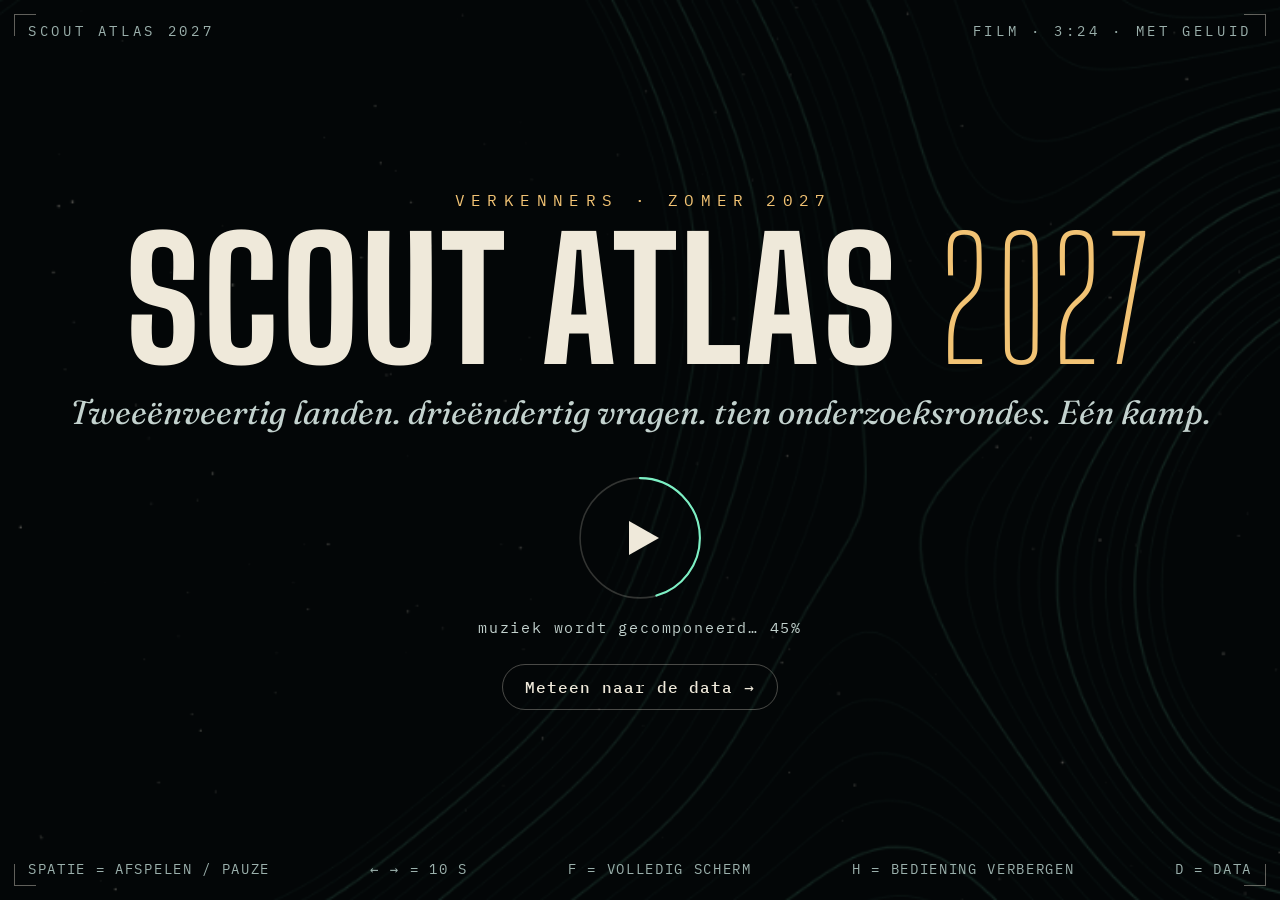
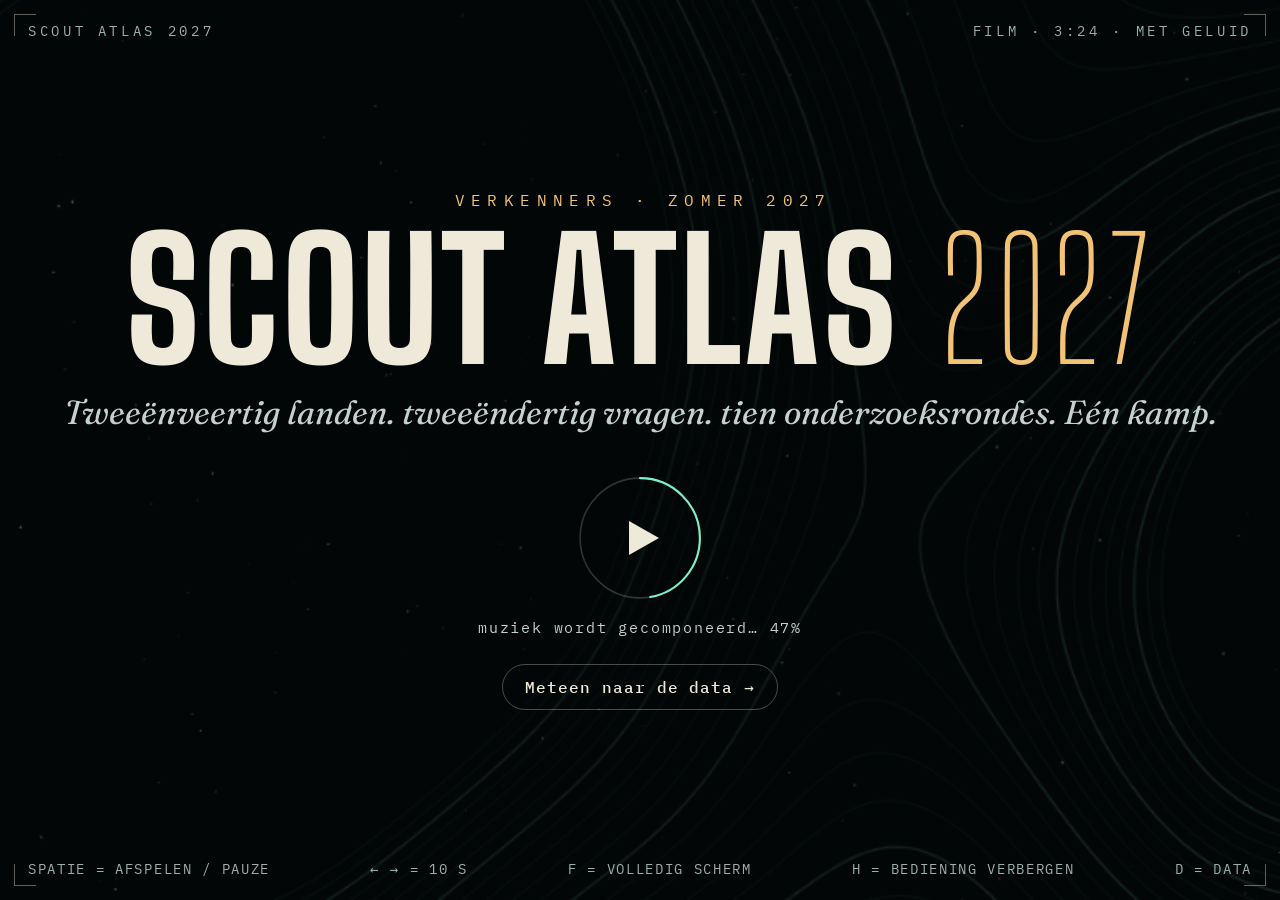
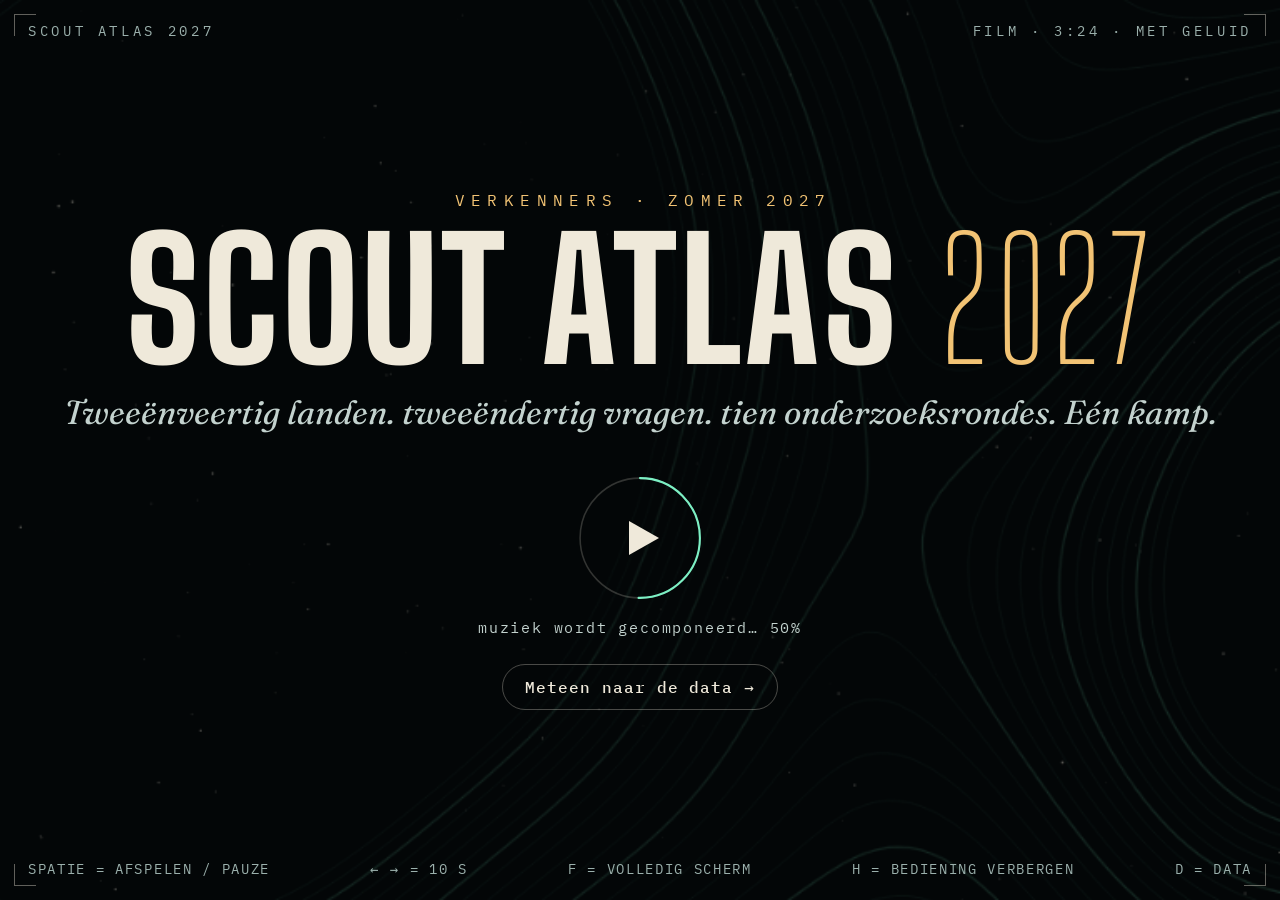
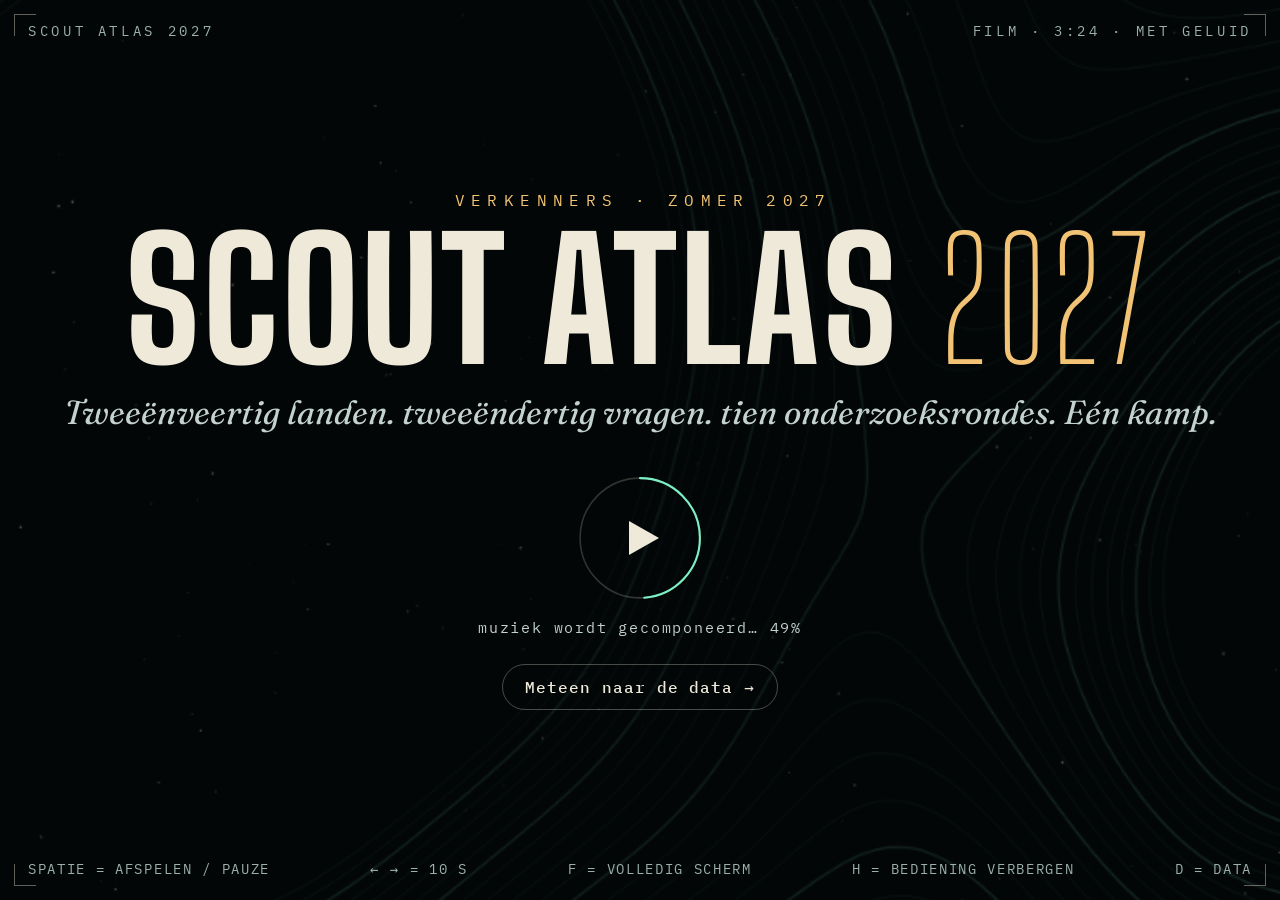
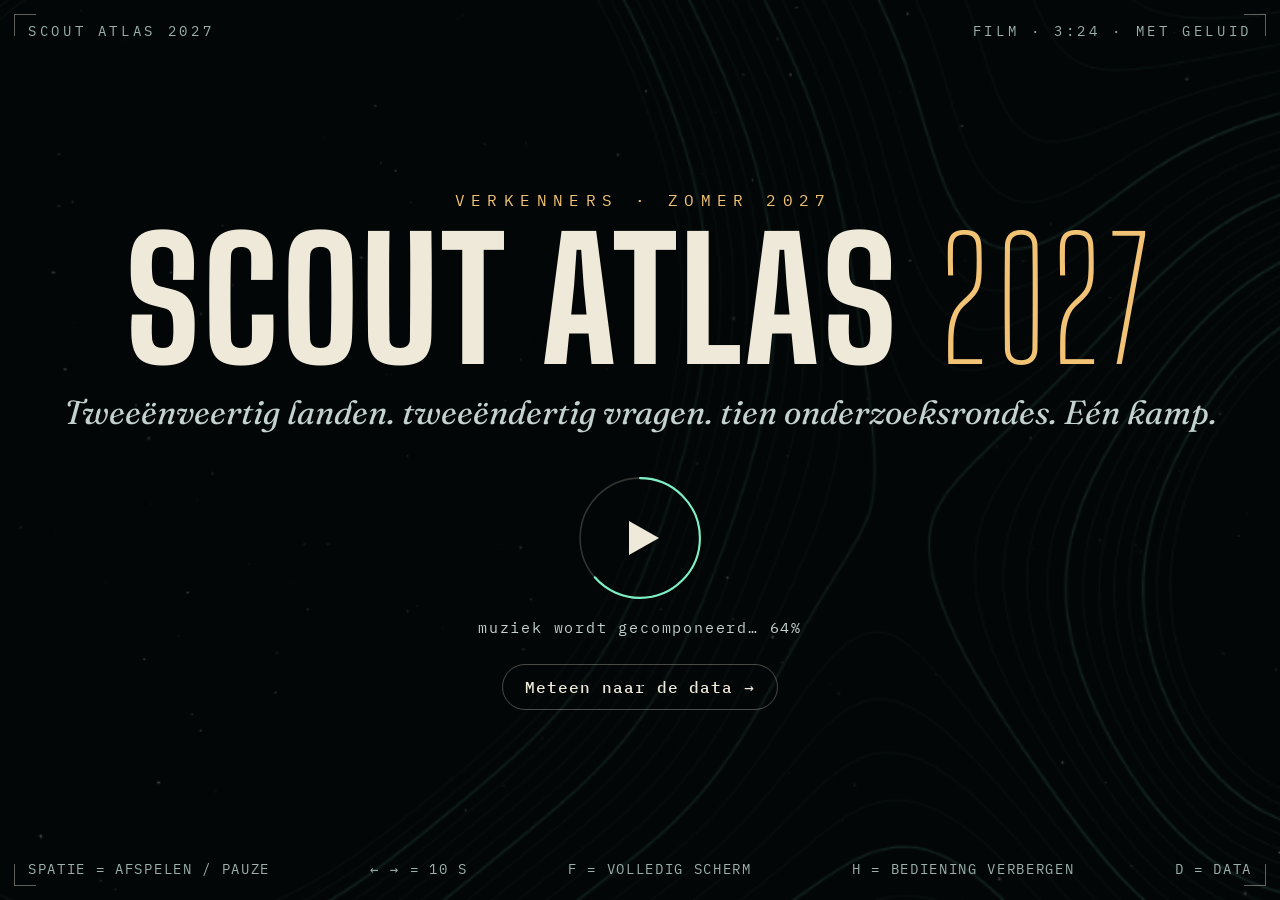
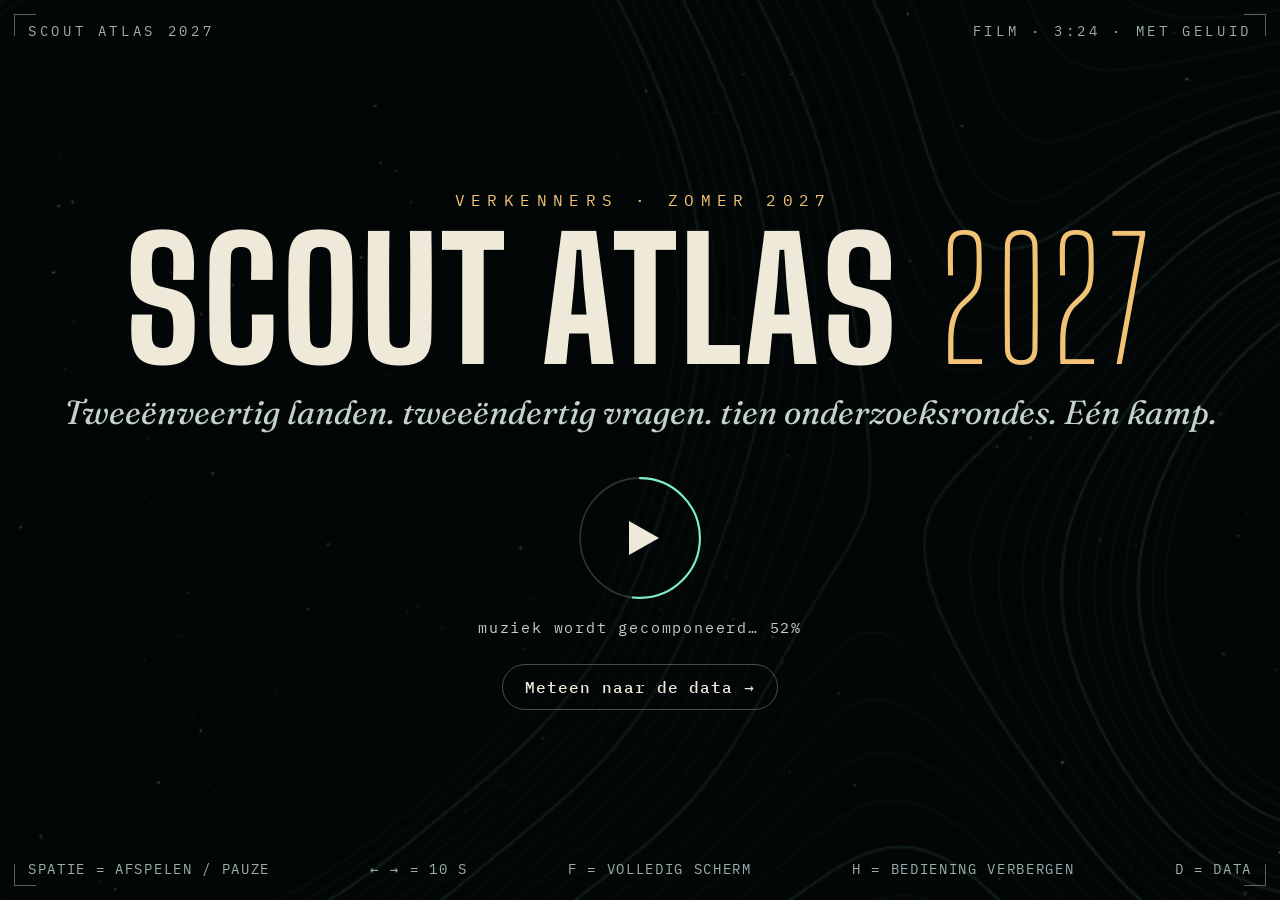
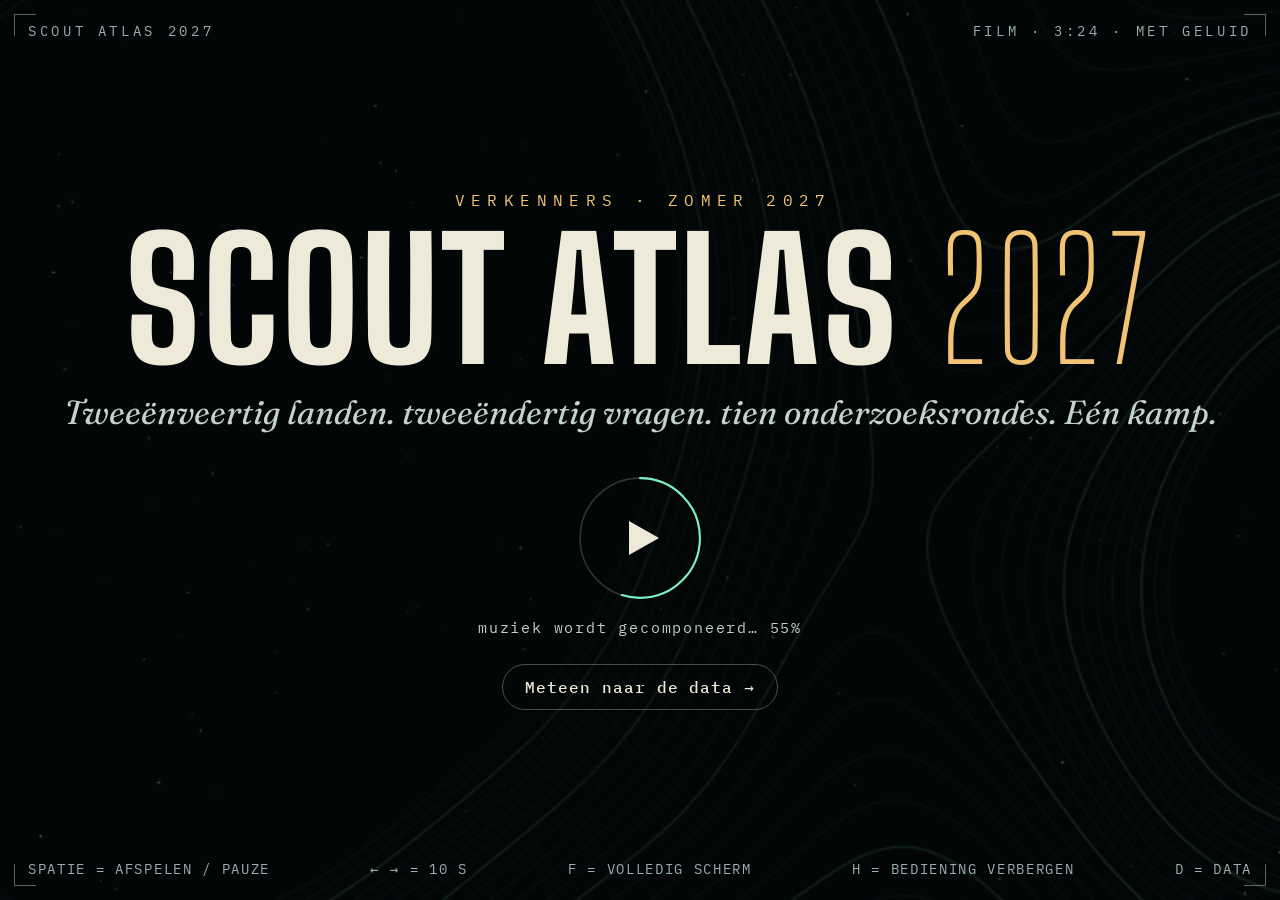
